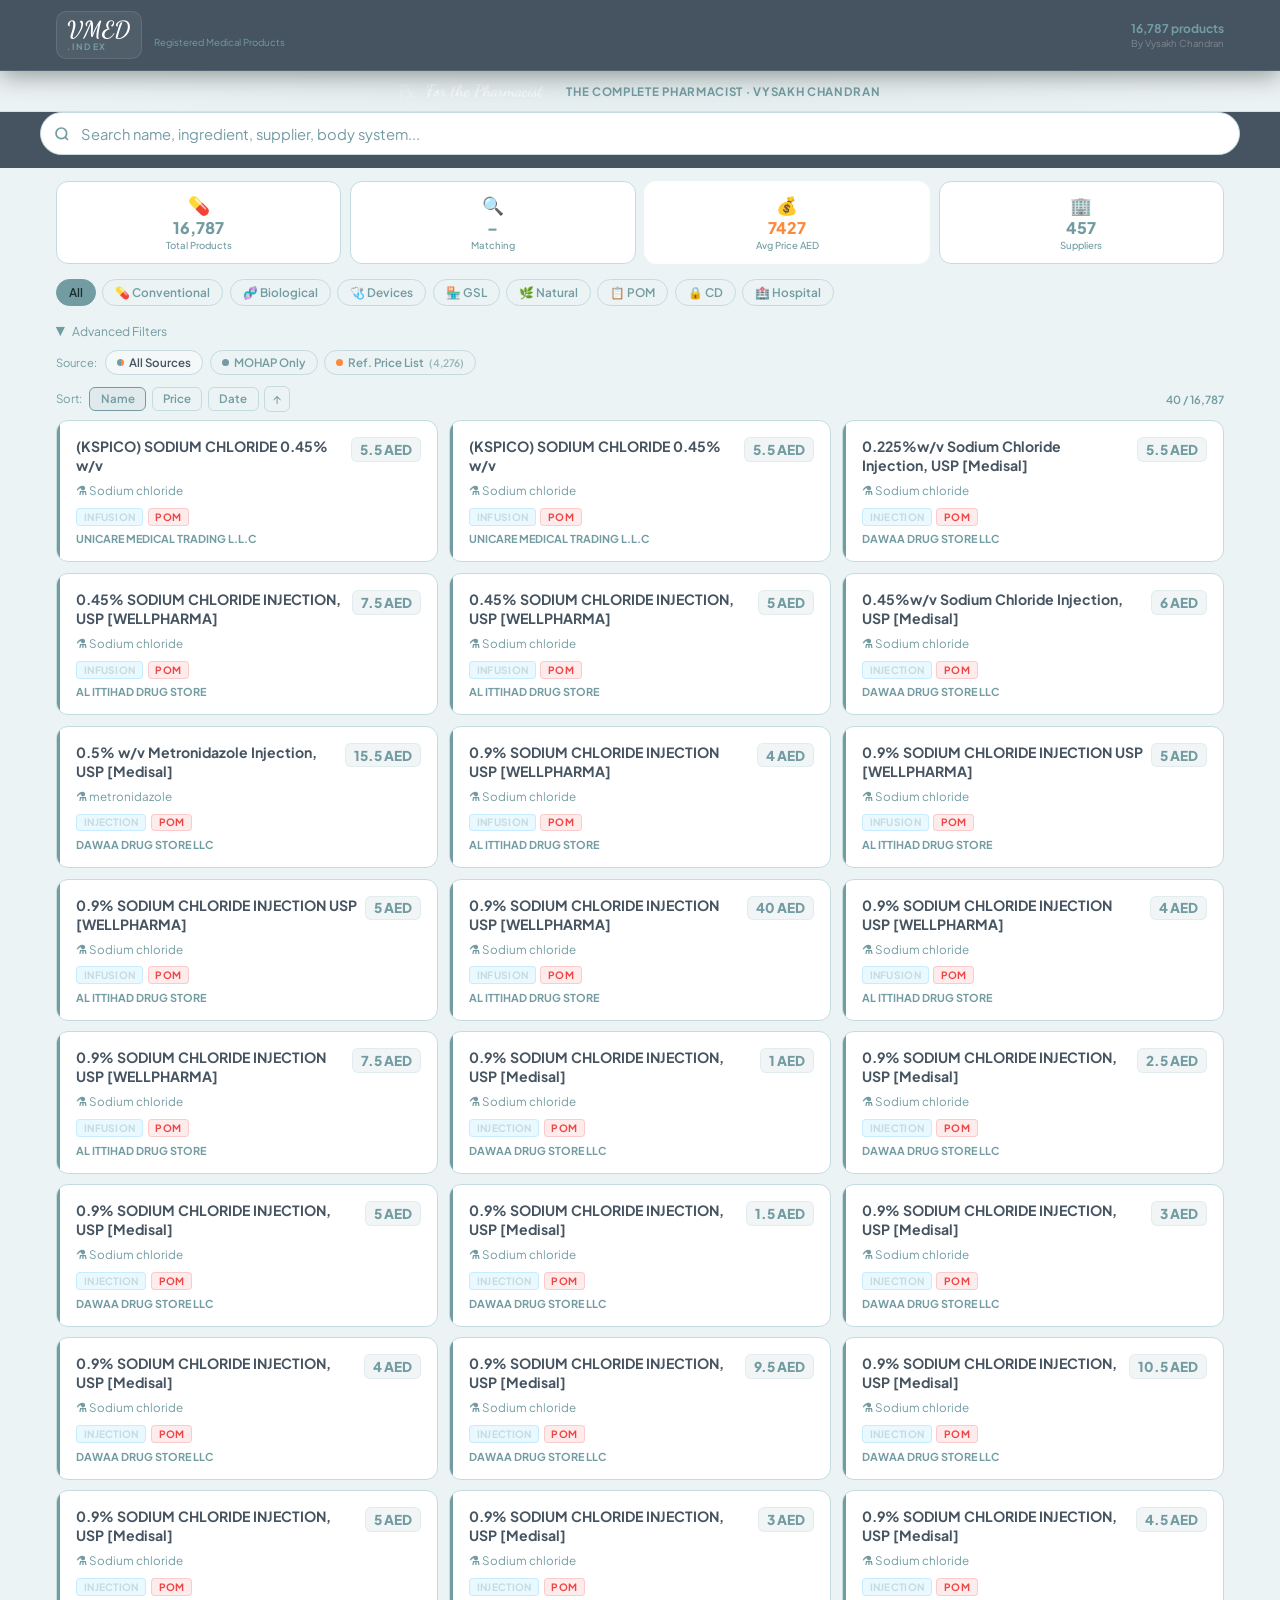
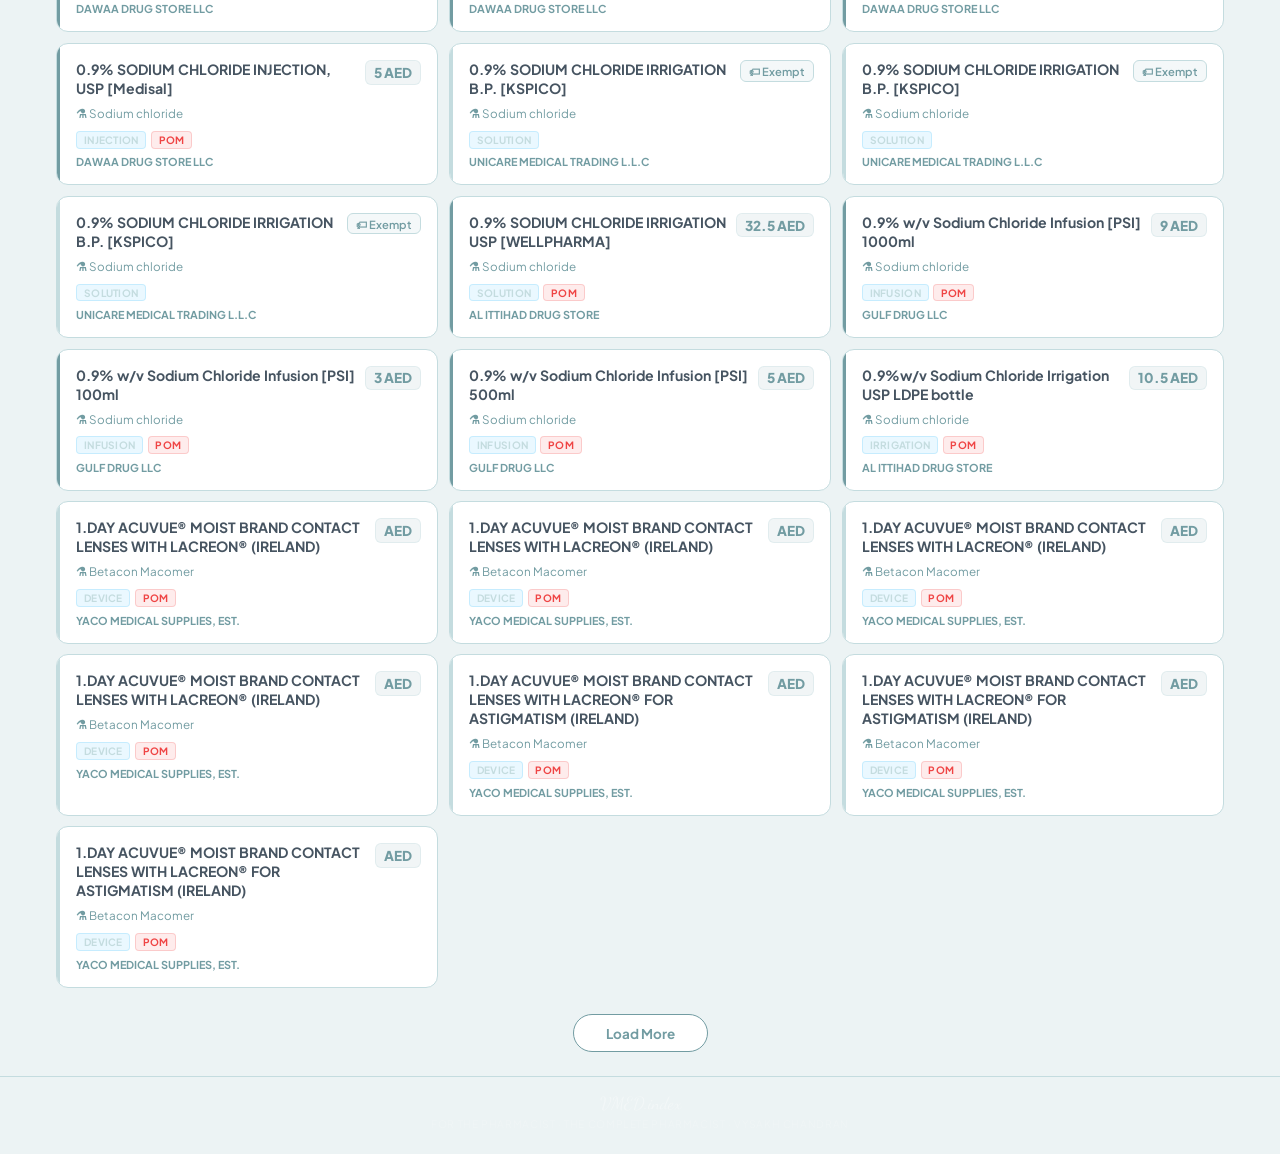
==== vmed_index.html @ 648ceb62 "Initial commit via Netlify" ====
<!DOCTYPE html>
<html lang="en">
<head>
  <meta charset="UTF-8">
  <meta name="viewport" content="width=device-width, initial-scale=1.0, maximum-scale=1.0, user-scalable=no">
  <meta name="theme-color" content="#465461">
  <meta name="apple-mobile-web-app-capable" content="yes">
  <meta name="apple-mobile-web-app-status-bar-style" content="black-translucent">
  <title>VMED.index</title>
  <link rel="manifest" href="manifest.json">
  <link href="https://fonts.googleapis.com/css2?family=Dancing+Script:wght@700&family=Plus+Jakarta+Sans:wght@300;400;500;600;700;800&display=swap" rel="stylesheet">
  <style>
    /* ═══════════════════════════════════════════
       VMED.index — PharmaScan Palette
       By The Complete Pharmacist · Vysakh Chandran
    ═══════════════════════════════════════════ */
    :root {
      /* ════════════════════════════════
         VMED.index — Palette 9  LIGHT MODE
         --bg-main     #ECF3F4   page background
         --card-bg     #ffffff   cards
         --text-main   #465461   primary text
         --text-muted  #729CA2   muted / secondary text
         --border-color#C4DCDF   borders & dividers
         --accent-teal #729CA2   primary interactive
         --accent-teal-light #C4DCDF  soft teal
         --accent-teal-dark  #465461  dark teal
         --status-amber #FF893B  highlights / warnings
         --status-red   #ef4444  errors
      ════════════════════════════════ */

      --bg-main:            #ECF3F4;
      --card-bg:            #ffffff;
      --text-main:          #465461;
      --text-muted:         #729CA2;
      --border-color:       #C4DCDF;

      --accent-teal:        #729CA2;
      --accent-teal-light:  #C4DCDF;
      --accent-teal-dark:   #465461;
      --accent-teal-soft:   rgba(114,156,162,.2);
      --accent-teal-hover:  rgba(114,156,162,.08);

      --status-amber:       #FF893B;
      --status-amber-soft:  rgba(255,137,59,.10);
      --status-amber-border:rgba(255,137,59,.25);
      --status-red:         #ef4444;
      --status-red-light:   #fee2e2;
      --status-green:       #729CA2;
      --status-green-light: #ECF3F4;

      /* Semantic aliases */
      --primary:        var(--accent-teal);
      --primary-dark:   var(--accent-teal-dark);
      --primary-soft:   var(--accent-teal-soft);
      --bg:             var(--bg-main);
      --bg-card:        var(--card-bg);
      --bg-input:       #ffffff;
      --bg-soft:        #f4f8f9;
      --text:           var(--text-main);
      --border:         var(--border-color);
      --text-warm:      var(--status-amber);
      --text-warm-soft: var(--status-amber-soft);

      --navy:           var(--accent-teal-dark);
      --navy-mid:       var(--accent-teal);
      --ok:             var(--accent-teal);
      --expired:        var(--status-red);
      --expiring:       var(--status-amber);
      --api:            var(--accent-teal-light);

      --radius: 12px;
    }

    * { box-sizing: border-box; margin: 0; padding: 0; -webkit-tap-highlight-color: transparent; }

    html, body {
      font-family: 'Plus Jakarta Sans', sans-serif;
      background: var(--bg-main);
      color: var(--text-main);
      min-height: 100vh;
      overscroll-behavior: none;
    }

    .hidden { display: none !important; }

    /* ── SPLASH ───────────────────────────── */
    #splash {
      position: fixed; inset: 0; z-index: 9999;
      background: var(--accent-teal-dark);
      display: flex; flex-direction: column;
      align-items: center; justify-content: center;
      overflow: hidden;
    }

    /* Animated mesh background */
    .splash-mesh {
      position: absolute; inset: 0;
      background:
        radial-gradient(ellipse 60% 50% at 20% 30%, rgba(114,156,162,.25) 0%, transparent 70%),
        radial-gradient(ellipse 50% 40% at 80% 70%, rgba(249,115,22,.12) 0%, transparent 70%),
        radial-gradient(ellipse 80% 60% at 50% 50%, rgba(30,58,138,.6) 0%, transparent 80%);
      animation: meshPulse 6s ease-in-out infinite alternate;
    }
    @keyframes meshPulse {
      from { opacity: .7; }
      to   { opacity: 1; }
    }

    /* Decorative circle rings */
    .splash-ring {
      position: absolute;
      border-radius: 50%;
      border: 1px solid rgba(114,156,162,.25);
      animation: ringExpand 3s ease-out infinite;
    }
    .splash-ring:nth-child(2) { width:300px; height:300px; animation-delay:.5s; }
    .splash-ring:nth-child(3) { width:500px; height:500px; animation-delay:1s; }
    .splash-ring:nth-child(4) { width:700px; height:700px; animation-delay:1.5s; }
    @keyframes ringExpand {
      0%   { transform: scale(.6); opacity: .5; }
      100% { transform: scale(1.2); opacity: 0; }
    }

    .splash-content {
      position: relative; z-index: 2;
      text-align: center; padding: 2rem;
      animation: splashIn .7s cubic-bezier(.16,1,.3,1) both;
    }
    @keyframes splashIn {
      from { opacity: 0; transform: translateY(30px); }
      to   { opacity: 1; transform: translateY(0); }
    }

    /* VMED logo — white script on navy, Boots-style */
    .vmed-logo-wrap {
      background: var(--accent-teal-dark);
      border: 2px solid rgba(255,255,255,.12);
      border-radius: 24px;
      padding: 1.4rem 2.4rem;
      margin: 0 auto 1.5rem;
      display: inline-block;
      box-shadow: 0 0 60px rgba(114,156,162,.2), 0 0 0 1px rgba(114,156,162,.1);
    }
    .vmed-script {
      font-family: 'Dancing Script', cursive;
      font-size: 3.4rem;
      font-weight: 700;
      color: #ffffff;
      letter-spacing: .02em;
      line-height: 1;
      text-shadow: 0 2px 20px rgba(114,156,162,.4);
    }
    .vmed-dot-index {
      display: block;
      font-family: 'Plus Jakarta Sans', sans-serif;
      font-size: .75rem;
      font-weight: 700;
      letter-spacing: .22em;
      text-transform: uppercase;
      color: var(--primary);
      margin-top: .25rem;
    }

    .splash-tagline {
      font-size: .85rem;
      color: rgba(255,255,255,.55);
      margin-bottom: 2rem;
      line-height: 1.6;
    }
    .splash-tagline strong {
      color: var(--primary);
      font-weight: 600;
    }

    .splash-loader-wrap { width: 260px; margin: 0 auto; }
    .splash-bar {
      height: 3px;
      background: rgba(255,255,255,.1);
      border-radius: 2px; overflow: hidden;
      margin-bottom: .6rem;
    }
    .splash-fill {
      height: 100%; width: 0%;
      background: linear-gradient(90deg, #729CA2, #ECF3F4);
      border-radius: 2px;
      transition: width .35s ease;
    }
    .splash-status {
      font-size: .72rem;
      color: rgba(255,255,255,.35);
      letter-spacing: .04em;
    }

    /* ── APP HEADER ───────────────────────── */
    .app-header {
      background: var(--accent-teal-dark);
      position: sticky; top: 0; z-index: 100;
      border-bottom: 1px solid rgba(114,156,162,.25);
      box-shadow: 0 4px 24px rgba(0,0,0,.4);
    }
    .header-inner {
      display: flex; align-items: center;
      justify-content: space-between;
      padding: .7rem 1rem;
      max-width: 1200px; margin: 0 auto;
    }
    .header-brand {
      display: flex; align-items: center; gap: .75rem;
    }
    .header-logo-box {
      background: rgba(255,255,255,.06);
      border: 1px solid rgba(255,255,255,.1);
      border-radius: 10px;
      padding: .35rem .65rem;
    }
    .header-vmed-script {
      font-family: 'Dancing Script', cursive;
      font-size: 1.45rem; font-weight: 700;
      color: #ffffff;
      line-height: 1;
    }
    .header-vmed-sub {
      font-size: .55rem; font-weight: 700;
      letter-spacing: .18em; text-transform: uppercase;
      color: var(--primary); display: block;
    }
    .header-meta { text-align: right; }
    .header-count {
      font-size: .75rem; font-weight: 700;
      color: var(--primary);
    }
    .header-by {
      font-size: .6rem; color: rgba(255,255,255,.3);
      display: block; margin-top: .1rem;
    }

    /* ── PHARMACIST BANNER ────────────────── */
    .pharma-banner {
      background: linear-gradient(135deg, var(--navy) 0%, var(--boots-blue) 100%);
      border-bottom: 1px solid rgba(114,156,162,.2);
      padding: .55rem 1rem;
      display: flex; align-items: center;
      justify-content: center; gap: .6rem;
      overflow: hidden; position: relative;
    }
    .pharma-banner::before {
      content: '';
      position: absolute; inset: 0;
      background: radial-gradient(ellipse 60% 100% at 50% 50%, rgba(114,156,162,.08), transparent);
    }
    .pharma-banner-script {
      font-family: 'Dancing Script', cursive;
      font-size: 1.05rem; font-weight: 700;
      color: #ffffff;
    }
    .pharma-banner-sep {
      color: rgba(255,255,255,.2); font-size: .8rem;
    }
    .pharma-banner-name {
      font-size: .72rem; font-weight: 700;
      letter-spacing: .06em; color: var(--primary);
      text-transform: uppercase;
    }
    .pharma-rx {
      font-family: 'Dancing Script', cursive;
      font-size: 1.2rem; color: rgba(255,255,255,.35);
    }

    /* ── SEARCH ───────────────────────────── */
    .search-section {
      background: var(--accent-teal-dark);
      padding: 0 1rem .8rem;
    }
    .search-box {
      position: relative; max-width: 1200px; margin: 0 auto;
    }
    .search-icon-el {
      position: absolute; left: .9rem; top: 50%;
      transform: translateY(-50%);
      color: var(--text-muted); pointer-events: none;
      width: 16px; height: 16px;
    }
    .search-input {
      width: 100%;
      padding: .72rem 2.8rem .72rem 2.5rem;
      background: #ffffff;
      border: 1.5px solid var(--border-color);
      border-radius: 50px;
      color: var(--text-main);
      font-family: 'Plus Jakarta Sans', sans-serif;
      font-size: .92rem;
      outline: none;
      transition: border-color .2s, box-shadow .2s;
    }
    .search-input::placeholder { color: var(--text-muted); }
    .search-input:focus {
      border-color: var(--primary);
      box-shadow: 0 0 0 3px rgba(114,156,162,.25);
    }
    .search-clear {
      position: absolute; right: .85rem; top: 50%;
      transform: translateY(-50%);
      background: #f4f8f9; border: none;
      color: var(--text-muted); width: 22px; height: 22px;
      border-radius: 50%; cursor: pointer; font-size: .7rem;
      display: flex; align-items: center; justify-content: center;
      transition: background .15s;
    }
    .search-clear:hover { background: var(--border-color); color: var(--text-main); }

    /* ── STAT CARDS ───────────────────────── */
    .stats-grid {
      display: grid; grid-template-columns: repeat(4,1fr);
      gap: .55rem; padding: .8rem 1rem;
      max-width: 1200px; margin: 0 auto;
    }
    .stat-card {
      background: var(--card-bg);
      border: 1px solid var(--border-color);
      border-radius: var(--radius);
      padding: .75rem .5rem;
      text-align: center;
      transition: border-color .2s, transform .15s;
      cursor: pointer;
    }
    .stat-card:hover {
      border-color: var(--primary);
      transform: translateY(-2px);
    }
    .stat-card:nth-child(3) { border-color: rgba(236,243,244,.15); }
    .stat-card:nth-child(3):hover { border-color: var(--text-warm); }
    .stat-emoji { font-size: 1.1rem; margin-bottom: .2rem; }
    .stat-num {
      font-size: 1rem; font-weight: 800;
      color: var(--primary); line-height: 1.1;
    }
    .stat-card:nth-child(3) .stat-num { color: var(--text-warm); }
    .stat-lbl { font-size: .6rem; color: var(--text-muted); margin-top: .15rem; font-weight: 500; }

    /* ── FILTER CHIPS ─────────────────────── */
    .chips-section {
      padding: .1rem 1rem .55rem;
      max-width: 1200px; margin: 0 auto;
    }
    .chips-scroll {
      display: flex; gap: .4rem;
      overflow-x: auto; padding-bottom: .2rem;
      scrollbar-width: none;
    }
    .chips-scroll::-webkit-scrollbar { display: none; }
    .chip {
      flex-shrink: 0;
      padding: .32rem .75rem;
      border-radius: 50px;
      border: 1.5px solid var(--border-color);
      background: transparent;
      color: var(--text-muted);
      font-family: 'Plus Jakarta Sans', sans-serif;
      font-size: .74rem; font-weight: 600;
      cursor: pointer;
      white-space: nowrap;
      transition: all .18s;
    }
    .chip:hover { border-color: var(--primary); color: var(--primary); }
    .chip.active {
      background: var(--primary);
      border-color: var(--primary);
      color: #1a2f32;
    }

    /* ── ADVANCED FILTERS ─────────────────── */
    .adv-toggle {
      display: flex; align-items: center; gap: .4rem;
      padding: .3rem 1rem .4rem;
      font-size: .76rem; color: var(--text-muted);
      cursor: pointer; user-select: none;
      max-width: 1200px; margin: 0 auto;
      transition: color .15s;
    }
    .adv-toggle:hover { color: var(--primary); }
    .adv-badge {
      background: var(--text-warm); color: #ffffff;
      font-size: .62rem; font-weight: 700;
      padding: .1rem .4rem; border-radius: 10px;
    }
    .adv-panel {
      background: var(--card-bg);
      border: 1px solid var(--border-color);
      border-radius: var(--radius);
      margin: 0 1rem .5rem;
      padding: .9rem;
      max-width: 1168px; margin-left: auto; margin-right: auto;
    }
    .adv-row { display: grid; grid-template-columns: 1fr 1fr; gap: .65rem; margin-bottom: .65rem; }
    .adv-group label { display: block; font-size: .7rem; font-weight: 600; color: var(--text-muted); margin-bottom: .28rem; }
    .adv-group select {
      width: 100%;
      background: #ffffff;
      border: 1.5px solid var(--border-color);
      border-radius: 8px;
      color: var(--text-main);
      font-family: 'Plus Jakarta Sans', sans-serif;
      font-size: .8rem;
      padding: .42rem .6rem;
      outline: none;
    }
    .adv-group select:focus { border-color: var(--primary); }
    .adv-group select option { background: var(--card-bg); }
    .adv-clear {
      width: 100%; background: none;
      border: 1.5px solid var(--border-color);
      color: var(--text-muted);
      border-radius: 8px; padding: .38rem;
      font-family: 'Plus Jakarta Sans', sans-serif;
      font-size: .78rem; cursor: pointer;
      transition: all .15s;
    }
    .adv-clear:hover { border-color: var(--expired); color: var(--expired); }

    /* ── SORT BAR ─────────────────────────── */
    .sort-bar {
      display: flex; align-items: center; gap: .35rem;
      padding: .3rem 1rem .5rem;
      max-width: 1200px; margin: 0 auto;
    }
    .sort-lbl { font-size: .72rem; color: var(--text-muted); margin-right: .1rem; }
    .sort-btn {
      padding: .22rem .65rem; border-radius: 6px;
      border: 1px solid var(--border-color);
      background: transparent; color: var(--text-muted);
      font-family: 'Plus Jakarta Sans', sans-serif;
      font-size: .72rem; font-weight: 600;
      cursor: pointer; transition: all .15s;
    }
    .sort-btn.active {
      background: rgba(114,156,162,.1);
      border-color: var(--primary);
      color: var(--primary);
    }
    .sort-dir {
      width: 26px; height: 26px;
      border: 1px solid var(--border-color);
      background: transparent;
      border-radius: 6px;
      color: var(--text-muted); font-size: .8rem;
      display: flex; align-items: center; justify-content: center;
      cursor: pointer; transition: all .15s;
    }
    .sort-dir:hover { border-color: var(--primary); color: var(--primary); }
    .result-count { margin-left: auto; font-size: .7rem; color: var(--text-muted); font-weight: 600; }

    /* ── PRODUCT GRID ─────────────────────── */
    .product-grid {
      display: grid;
      grid-template-columns: repeat(auto-fill, minmax(300px,1fr));
      gap: .65rem;
      padding: 0 1rem 1rem;
      max-width: 1200px; margin: 0 auto;
    }

    .p-card {
      background: var(--card-bg);
      border: 1px solid var(--border-color);
      border-radius: var(--radius);
      padding: 1rem 1rem 1rem 1.2rem;
      cursor: pointer;
      position: relative; overflow: hidden;
      transition: border-color .18s, transform .15s, box-shadow .15s;
      animation: cardFade .2s ease-out;
    }
    @keyframes cardFade {
      from { opacity: 0; transform: translateY(6px); }
      to   { opacity: 1; transform: translateY(0); }
    }
    .p-card:hover {
      border-color: var(--primary);
      transform: translateY(-2px);
      box-shadow: 0 8px 24px rgba(70,84,97,.12);
    }
    .p-card::before {
      content: ''; position: absolute;
      left: 0; top: 0; bottom: 0; width: 3px;
    }
    .p-card.cc::before { background: var(--primary); }
    .p-card.cb::before { background: #a855f7; }
    .p-card.cd::before { background: var(--api); }
    .p-card.cg::before { background: var(--text-warm); }
    .p-card.cn::before { background: var(--ok); }
    .p-card.co::before { background: var(--border-color); }

    .p-top {
      display: flex; align-items: flex-start;
      justify-content: space-between; gap: .5rem;
      margin-bottom: .5rem;
    }
    .p-name {
      font-size: .88rem; font-weight: 700; color: var(--text-main);
      line-height: 1.35; flex: 1;
    }
    .p-price {
      font-size: .85rem; font-weight: 800;
      color: var(--primary);
      background: rgba(114,156,162,.1);
      border: 1px solid rgba(196,220,223,.35);
      padding: .18rem .5rem; border-radius: 6px;
      white-space: nowrap; flex-shrink: 0;
    }
    .p-price.exempt {
      color: var(--text-muted); background: #f4f8f9;
      border-color: var(--border); font-size: .7rem; font-weight: 600;
    }
    .p-ingredient {
      font-size: .73rem; color: var(--text-muted);
      margin-bottom: .5rem; line-height: 1.45;
      display: -webkit-box; -webkit-line-clamp: 2;
      -webkit-box-orient: vertical; overflow: hidden;
    }
    .p-ingredient span { color: var(--primary); font-weight: 600; }
    .p-chips { display: flex; flex-wrap: wrap; gap: .28rem; }
    .p-chip {
      font-size: .63rem; font-weight: 700;
      padding: .12rem .42rem; border-radius: 4px;
      text-transform: uppercase; letter-spacing: .03em;
    }
    .pc-form { background: rgba(56,189,248,.1); color: var(--api); border: 1px solid rgba(56,189,248,.2); }
    .pc-pom  { background: rgba(239,68,68,.1); color: var(--expired); border: 1px solid rgba(239,68,68,.2); }
    .pc-cd   { background: rgba(168,85,247,.1); color: #c084fc; border: 1px solid rgba(168,85,247,.2); }
    .pc-hosp { background: rgba(236,243,244,.08); color: var(--text-warm); border: 1px solid rgba(236,243,244,.12); }
    .pc-gsl  { background: rgba(34,197,94,.1); color: var(--ok); border: 1px solid rgba(34,197,94,.2); }
    .pc-scd  { background: rgba(245,158,11,.1); color: var(--expiring); border: 1px solid rgba(245,158,11,.2); }
    .p-supplier {
      font-size: .68rem; color: rgba(159,183,179,.5);
      margin-top: .42rem;
      white-space: nowrap; overflow: hidden; text-overflow: ellipsis;
    }
    .p-supplier b { color: var(--text-muted); }

    /* ── LOAD MORE ────────────────────────── */
    .load-more-wrap { text-align: center; padding: .65rem 1rem 1.5rem; }
    .load-more-btn {
      background: var(--card-bg);
      border: 1.5px solid var(--primary);
      color: var(--primary);
      padding: .6rem 2rem; border-radius: 50px;
      font-family: 'Plus Jakarta Sans', sans-serif;
      font-size: .84rem; font-weight: 700;
      cursor: pointer; transition: all .2s;
    }
    .load-more-btn:hover {
      background: var(--primary);
      color: var(--bg);
    }

    /* ── EMPTY ────────────────────────────── */
    .empty-state {
      text-align: center; padding: 3.5rem 1rem;
    }
    .empty-ico { font-size: 2.8rem; margin-bottom: .75rem; }
    .empty-title { font-size: 1rem; font-weight: 700; color: var(--text-main); }
    .empty-sub { font-size: .82rem; color: var(--text-muted); margin-top: .3rem; }
    .empty-btn {
      margin-top: 1.2rem; padding: .5rem 1.4rem;
      background: var(--primary); color: var(--bg);
      border: none; border-radius: 50px;
      font-family: 'Plus Jakarta Sans', sans-serif;
      font-size: .83rem; font-weight: 700; cursor: pointer;
    }

    /* ── MODAL ────────────────────────────── */
    .modal-overlay {
      position: fixed; inset: 0; z-index: 500;
      background: rgba(0,0,0,.7);
      backdrop-filter: blur(6px);
      display: flex; align-items: flex-end; justify-content: center;
    }
    .modal-sheet {
      background: var(--card-bg);
      border-radius: 20px 20px 0 0;
      width: 100%; max-width: 640px;
      max-height: 93vh; overflow-y: auto;
      position: relative;
      animation: sheetUp .28s cubic-bezier(.16,1,.3,1);
      border-top: 1px solid var(--border-color);
    }
    @keyframes sheetUp {
      from { transform: translateY(100%); }
      to   { transform: translateY(0); }
    }

    /* Sheet drag handle */
    .sheet-handle {
      width: 40px; height: 4px;
      background: var(--border-color); border-radius: 2px;
      margin: .7rem auto .2rem;
    }

    .modal-close {
      position: absolute; top: .8rem; right: .8rem;
      width: 30px; height: 30px; border-radius: 50%;
      background: #f4f8f9; border: 1px solid var(--border-color);
      color: var(--text-muted); font-size: .8rem;
      display: flex; align-items: center; justify-content: center;
      cursor: pointer; z-index: 10; transition: all .15s;
    }
    .modal-close:hover { background: var(--border-color); color: var(--text-main); }

    /* Modal header — navy/Boots style */
    .modal-head {
      background: linear-gradient(135deg, var(--navy) 0%, var(--boots-blue) 60%, #1e3a8a 100%);
      padding: 1.2rem 1.1rem 1rem;
      border-bottom: 1px solid rgba(114,156,162,.2);
      position: relative; overflow: hidden;
    }
    .modal-head::before {
      content: '';
      position: absolute; inset: 0;
      background: radial-gradient(ellipse 70% 100% at 30% 50%, rgba(114,156,162,.2), transparent);
    }
    .modal-head-rx {
      font-family: 'Dancing Script', cursive;
      font-size: 1.5rem; color: rgba(255,255,255,.2);
      position: absolute; top: .5rem; right: 1rem;
    }
    .modal-class-tag {
      font-size: .65rem; font-weight: 700;
      letter-spacing: .1em; text-transform: uppercase;
      color: var(--primary); margin-bottom: .35rem;
      position: relative;
    }
    .modal-name {
      font-size: 1.15rem; font-weight: 800;
      color: #ffffff; line-height: 1.3;
      margin-bottom: .6rem; position: relative;
    }
    .modal-tags-row {
      display: flex; flex-wrap: wrap; gap: .3rem;
      position: relative;
    }
    .modal-tag-chip {
      background: rgba(255,255,255,.1);
      color: rgba(255,255,255,.8);
      font-size: .66rem; padding: .13rem .48rem;
      border-radius: 4px; font-weight: 500;
    }

    /* Price + key stats row */
    .modal-kpi {
      display: grid; grid-template-columns: 1fr 1fr 1fr 1fr;
      gap: .5rem; padding: .9rem 1rem .4rem;
    }
    .kpi-box {
      background: #f4f8f9;
      border: 1px solid var(--border-color);
      border-radius: 10px;
      padding: .65rem .5rem;
      text-align: center;
    }
    .kpi-box.price-kpi {
      background: rgba(114,156,162,.1);
      border-color: rgba(20,184,166,.3);
    }
    .kpi-lbl { font-size: .6rem; font-weight: 600; color: var(--text-muted); text-transform: uppercase; letter-spacing: .05em; margin-bottom: .2rem; }
    .kpi-val { font-size: .92rem; font-weight: 800; color: var(--text-main); line-height: 1.2; }
    .kpi-box.price-kpi .kpi-val { color: var(--primary); font-size: 1rem; }

    /* Detail sections */
    .detail-sec {
      margin: .5rem 1rem 0;
      border: 1px solid var(--border-color);
      border-radius: 10px; overflow: hidden;
    }
    .sec-head {
      background: #f4f8f9;
      padding: .5rem .85rem;
      display: flex; align-items: center; gap: .45rem;
      font-size: .76rem; font-weight: 700; color: var(--primary);
      border-bottom: 1px solid var(--border-color);
    }
    .sec-body { padding: .6rem .85rem; }
    .ingredient-text {
      font-size: .82rem; color: var(--text-main);
      line-height: 1.7; white-space: pre-wrap;
    }
    .info-row {
      display: flex; gap: .5rem; align-items: flex-start;
      padding: .28rem 0;
      border-bottom: 1px solid rgba(196,220,223,.35);
      font-size: .8rem;
    }
    .info-row:last-child { border-bottom: none; }
    .info-lbl { color: var(--text-muted); min-width: 120px; font-size: .75rem; flex-shrink: 0; font-weight: 500; }
    .info-val { color: var(--text-main); font-weight: 600; line-height: 1.4; }
    .dispense-pill {
      background: rgba(114,156,162,.1);
      color: var(--primary);
      padding: .1rem .5rem; border-radius: 20px;
      font-size: .72rem; font-weight: 700;
      border: 1px solid rgba(196,220,223,.35);
    }

    /* Modal footer */
    .modal-footer {
      display: flex; gap: .6rem;
      padding: .9rem 1rem;
      border-top: 1px solid var(--border-color);
      margin-top: .75rem;
      padding-bottom: calc(.9rem + env(safe-area-inset-bottom, 0px));
    }
    .mfooter-btn {
      flex: 1; padding: .62rem;
      border-radius: 10px; cursor: pointer;
      font-family: 'Plus Jakarta Sans', sans-serif;
      font-size: .83rem; font-weight: 700;
      transition: all .15s;
      border: 1.5px solid var(--border-color);
      background: #f4f8f9; color: var(--text-muted);
    }
    .mfooter-btn:hover { border-color: var(--primary); color: var(--primary); }
    .mfooter-btn.primary {
      background: var(--primary);
      border-color: var(--primary);
      color: var(--bg);
    }
    .mfooter-btn.primary:hover { background: var(--primary-dark); }

    /* ── FOOTER CREDIT ────────────────────── */
    .app-footer {
      text-align: center; padding: 1rem 1rem 1.5rem;
      border-top: 1px solid var(--border-color);
    }
    .footer-script {
      font-family: 'Dancing Script', cursive;
      font-size: 1.1rem; color: rgba(255,255,255,.35);
    }
    .footer-sub {
      font-size: .65rem; color: rgba(255,255,255,.2);
      margin-top: .15rem; letter-spacing: .06em;
    }

    /* ── RESPONSIVE ───────────────────────── */
    @media (max-width: 520px) {
      .stats-grid { grid-template-columns: repeat(2,1fr); }
      .product-grid { grid-template-columns: 1fr; }
      .adv-row { grid-template-columns: 1fr; }
      .modal-kpi { grid-template-columns: 1fr 1fr; }
      .info-lbl { min-width: 95px; }
    }
    @media (min-width: 768px) {
      .modal-overlay { align-items: center; padding: 1rem; }
      .modal-sheet { border-radius: 20px; max-height: 88vh; }
    }


    /* ── CUSTOM / RPL entries ─────────────── */
    .p-card.custom-rpl::before { background: linear-gradient(180deg, #FF893B, #ECF3F4); }
    .custom-badge {
      display: inline-flex; align-items: center; gap: .25rem;
      background: rgba(255,137,59,.15);
      color: #FF893B;
      border: 1px solid rgba(255,137,59,.3);
      font-size: .6rem; font-weight: 800;
      padding: .1rem .45rem; border-radius: 4px;
      text-transform: uppercase; letter-spacing: .06em;
    }
    .rpl-price-extra {
      font-size: .68rem; color: var(--text-muted);
      margin-top: .28rem;
    }
    .rpl-price-extra span { color: #C4DCDF; font-weight: 600; }

    /* Source toggle pills */
    .source-bar {
      display: flex; align-items: center; gap: .4rem;
      padding: .3rem 1rem .4rem;
      max-width: 1200px; margin: 0 auto;
      flex-wrap: wrap;
    }
    .source-lbl { font-size: .7rem; color: var(--text-muted); margin-right: .1rem; }
    .source-pill {
      display: flex; align-items: center; gap: .3rem;
      padding: .25rem .7rem; border-radius: 50px;
      border: 1.5px solid var(--border-color);
      background: transparent;
      color: var(--text-muted);
      font-family: 'Plus Jakarta Sans', sans-serif;
      font-size: .72rem; font-weight: 600;
      cursor: pointer; transition: all .18s;
    }
    .source-pill.active-mohap { background: var(--primary); border-color: var(--primary); color: #ECF3F4; }
    .source-pill.active-rpl   { background: #FF893B; border-color: #FF893B; color: #ECF3F4; }
    .source-pill.active-both  { background: #f4f8f9; border-color: var(--border); color: var(--text-main); }
    .source-dot { width: 7px; height: 7px; border-radius: 50%; }
    .dot-mohap { background: var(--primary); }
    .dot-rpl   { background: #FF893B; }
    .dot-both  { background: linear-gradient(90deg, var(--primary) 50%, #FF893B 50%); }

    /* RPL modal extras */
    .rpl-prices-grid {
      display: grid; grid-template-columns: 1fr 1fr;
      gap: .5rem; padding: .6rem .85rem;
    }
    .rpl-price-box {
      background: #f4f8f9;
      border: 1px solid var(--border-color);
      border-radius: 8px; padding: .5rem .65rem;
    }
    .rpl-price-box .kpi-l { font-size: .58rem; font-weight: 700; color: var(--text-muted); text-transform: uppercase; letter-spacing: .05em; margin-bottom: .18rem; }
    .rpl-price-box .kpi-v { font-size: .88rem; font-weight: 800; color: var(--text-main); }
    .rpl-price-box.highlight { background: rgba(255,137,59,.08); border-color: rgba(255,137,59,.25); }
    .rpl-price-box.highlight .kpi-v { color: #FF893B; }

    ::-webkit-scrollbar { width: 4px; }
    ::-webkit-scrollbar-track { background: transparent; }
    ::-webkit-scrollbar-thumb { background: var(--border-color); border-radius: 2px; }
  </style>
</head>
<body>

<!-- ── SPLASH ─────────────────────────────── -->
<div id="splash">
  <div class="splash-mesh"></div>
  <div class="splash-ring"></div>
  <div class="splash-ring"></div>
  <div class="splash-ring"></div>
  <div class="splash-content">
    <div class="vmed-logo-wrap">
      <div class="vmed-script">VMED.index</div>
      <span class="vmed-dot-index">Medical Products Directory</span>
    </div>
    <p class="splash-tagline">
      For the Pharmacist<br>
      <strong>The Complete Pharmacist · Vysakh Chandran</strong>
    </p>
    <div class="splash-loader-wrap">
      <div class="splash-bar"><div class="splash-fill" id="splashFill"></div></div>
      <p class="splash-status" id="splashStatus">Loading MOHAP database...</p>
    </div>
  </div>
</div>

<!-- ── APP ────────────────────────────────── -->
<div id="app" class="hidden">

  <header class="app-header">
    <div class="header-inner">
      <div class="header-brand">
        <div class="header-logo-box">
          <div class="header-vmed-script">VMED</div>
          <span class="header-vmed-sub">.index</span>
        </div>
        <div>
          <div style="font-size:.72rem;font-weight:700;color:var(--text);letter-spacing:.04em;">MOHAP Directory</div>
          <div style="font-size:.6rem;color:var(--text-muted);">Registered Medical Products</div>
        </div>
      </div>
      <div class="header-meta">
        <div class="header-count" id="headerCount">16,787 products</div>
        <span class="header-by">By Vysakh Chandran</span>
      </div>
    </div>
  </header>

  <!-- Pharmacist banner -->
  <div class="pharma-banner">
    <span class="pharma-rx">℞</span>
    <span class="pharma-banner-script">For the Pharmacist</span>
    <span class="pharma-banner-sep">·</span>
    <span class="pharma-banner-name">The Complete Pharmacist · Vysakh Chandran</span>
  </div>

  <!-- Search -->
  <div class="search-section">
    <div class="search-box">
      <svg class="search-icon-el" viewBox="0 0 24 24" fill="none" stroke="currentColor" stroke-width="2.5">
        <circle cx="11" cy="11" r="8"/><path d="m21 21-4.35-4.35"/>
      </svg>
      <input type="search" id="searchInput" class="search-input"
        placeholder="Search name, ingredient, supplier, body system..." autocomplete="off">
      <button class="search-clear hidden" id="clearBtn">✕</button>
    </div>
  </div>

  <!-- Stats -->
  <div class="stats-grid">
    <div class="stat-card" onclick="void(0)">
      <div class="stat-emoji">💊</div>
      <div class="stat-num" id="sTotal">16,787</div>
      <div class="stat-lbl">Total Products</div>
    </div>
    <div class="stat-card" onclick="void(0)">
      <div class="stat-emoji">🔍</div>
      <div class="stat-num" id="sMatch">–</div>
      <div class="stat-lbl">Matching</div>
    </div>
    <div class="stat-card" onclick="showPriceInfo()">
      <div class="stat-emoji">💰</div>
      <div class="stat-num" id="sPrice">–</div>
      <div class="stat-lbl">Avg Price AED</div>
    </div>
    <div class="stat-card" onclick="cycleStat()">
      <div class="stat-emoji" id="cIcon">🏢</div>
      <div class="stat-num" id="cVal">–</div>
      <div class="stat-lbl" id="cLbl">Suppliers</div>
    </div>
  </div>

  <!-- Filter chips -->
  <div class="chips-section">
    <div class="chips-scroll">
      <button class="chip active" data-f="all" onclick="setChip('all',this)">All</button>
      <button class="chip" data-f="cl:Conventional Medicines" onclick="setChip('cl:Conventional Medicines',this)">💊 Conventional</button>
      <button class="chip" data-f="cl:Biological Medicines" onclick="setChip('cl:Biological Medicines',this)">🧬 Biological</button>
      <button class="chip" data-f="cl:Medical Devices for Humans" onclick="setChip('cl:Medical Devices for Humans',this)">🩺 Devices</button>
      <button class="chip" data-f="cl:GSL Products" onclick="setChip('cl:GSL Products',this)">🏪 GSL</button>
      <button class="chip" data-f="cl:Natural Source Medicines" onclick="setChip('cl:Natural Source Medicines',this)">🌿 Natural</button>
      <button class="chip" data-f="dm:Prescription Only Medicine (POM)" onclick="setChip('dm:Prescription Only Medicine (POM)',this)">📋 POM</button>
      <button class="chip" data-f="dm:Controlled Drug-CD" onclick="setChip('dm:Controlled Drug-CD',this)">🔒 CD</button>
      <button class="chip" data-f="dm:HOSPITAL USE ONLY" onclick="setChip('dm:HOSPITAL USE ONLY',this)">🏥 Hospital</button>
    </div>
  </div>

  <!-- Advanced filters -->
  <div class="adv-toggle" onclick="toggleAdv()">
    <span id="advArrow">▼</span> Advanced Filters
    <span class="adv-badge hidden" id="advBadge">0</span>
  </div>
  <div id="advPanel" class="adv-panel hidden">
    <div class="adv-row">
      <div class="adv-group">
        <label>Dosage Form</label>
        <select id="fForm" onchange="applyAdv()"><option value="">All Forms</option></select>
      </div>
      <div class="adv-group">
        <label>Body System</label>
        <select id="fBody" onchange="applyAdv()"><option value="">All Systems</option></select>
      </div>
    </div>
    <div class="adv-row">
      <div class="adv-group">
        <label>Country of Origin</label>
        <select id="fCountry" onchange="applyAdv()"><option value="">All Countries</option></select>
      </div>
      <div class="adv-group">
        <label>Price Range</label>
        <select id="fPrice" onchange="applyAdv()">
          <option value="">Any</option>
          <option value="0-50">0–50 AED</option>
          <option value="50-200">50–200 AED</option>
          <option value="200-500">200–500 AED</option>
          <option value="500+">500+ AED</option>
          <option value="exempt">Exempt / Free</option>
        </select>
      </div>
    </div>
    <button class="adv-clear" onclick="clearAdv()">✕ Clear All Filters</button>
  </div>

  <!-- Sort -->

  <div class="source-bar" id="sourceBar">
    <span class="source-lbl">Source:</span>
    <button class="source-pill active-both" id="srcBoth" onclick="setSource('both',this)">
      <span class="source-dot dot-both"></span> All Sources
    </button>
    <button class="source-pill" id="srcMohap" onclick="setSource('mohap',this)">
      <span class="source-dot dot-mohap"></span> MOHAP Only
    </button>
    <button class="source-pill" id="srcRpl" onclick="setSource('rpl',this)">
      <span class="source-dot dot-rpl"></span> Ref. Price List <span style="font-size:.65rem;opacity:.7">(4,276)</span>
    </button>
  </div>

  <div class="sort-bar">
    <span class="sort-lbl">Sort:</span>
    <button class="sort-btn active" onclick="setSort('name',this)">Name</button>
    <button class="sort-btn" onclick="setSort('price',this)">Price</button>
    <button class="sort-btn" onclick="setSort('date',this)">Date</button>
    <div class="sort-dir" id="sortDir" onclick="toggleDir()">↑</div>
    <div class="result-count" id="resultCount"></div>
  </div>

  <!-- Grid -->
  <div class="product-grid" id="productGrid"></div>

  <div class="load-more-wrap hidden" id="loadMoreWrap">
    <button class="load-more-btn" onclick="loadMore()">Load More</button>
  </div>

  <div class="empty-state hidden" id="emptyState">
    <div class="empty-ico">🔍</div>
    <div class="empty-title">No products found</div>
    <div class="empty-sub">Try different search terms or clear filters</div>
    <button class="empty-btn" onclick="resetAll()">Reset All</button>
  </div>

  <footer class="app-footer">
    <div class="footer-script">VMED.index</div>
    <div class="footer-sub">FOR THE PHARMACIST · THE COMPLETE PHARMACIST · VYSAKH CHANDRAN</div>
  </footer>

</div>

<!-- ── MODAL ──────────────────────────────── -->
<div class="modal-overlay hidden" id="modalOverlay" onclick="overlayClick(event)">
  <div class="modal-sheet" id="modalSheet">
    <div class="sheet-handle"></div>
    <button class="modal-close" onclick="closeModal()">✕</button>

    <div class="modal-head">
      <div class="modal-head-rx">℞</div>
      <div class="modal-class-tag" id="mClass"></div>
      <div class="modal-name" id="mName"></div>
      <div class="modal-tags-row" id="mTags"></div>
    </div>

    <div class="modal-kpi">
      <div class="kpi-box price-kpi">
        <div class="kpi-lbl">Price</div>
        <div class="kpi-val" id="mPrice"></div>
      </div>
      <div class="kpi-box">
        <div class="kpi-lbl">Pack</div>
        <div class="kpi-val" id="mPack"></div>
      </div>
      <div class="kpi-box">
        <div class="kpi-lbl">Strength</div>
        <div class="kpi-val" id="mStrength"></div>
      </div>
      <div class="kpi-box">
        <div class="kpi-lbl">Form</div>
        <div class="kpi-val" id="mForm"></div>
      </div>
    </div>

    <div class="detail-sec">
      <div class="sec-head">⚗️ Compound / Ingredient</div>
      <div class="sec-body"><div class="ingredient-text" id="mIngredient"></div></div>
    </div>

    <div class="detail-sec">
      <div class="sec-head">🏢 Supplier</div>
      <div class="sec-body">
        <div class="info-row"><span class="info-lbl">Name</span><span class="info-val" id="mSupplier"></span></div>
        <div class="info-row"><span class="info-lbl">Address</span><span class="info-val" id="mSupplierAddr"></span></div>
      </div>
    </div>

    <div class="detail-sec">
      <div class="sec-head">🏭 Manufacturer</div>
      <div class="sec-body">
        <div class="info-row"><span class="info-lbl">Manufacturer</span><span class="info-val" id="mMfr"></span></div>
        <div class="info-row"><span class="info-lbl">Country of Origin</span><span class="info-val" id="mCountry"></span></div>
      </div>
    </div>

    <div class="detail-sec">
      <div class="sec-head">📋 Classification & Dispensing</div>
      <div class="sec-body">
        <div class="info-row"><span class="info-lbl">Classification</span><span class="info-val" id="mClassFull"></span></div>
        <div class="info-row"><span class="info-lbl">Body System</span><span class="info-val" id="mBody"></span></div>
        <div class="info-row"><span class="info-lbl">Dispensing</span><span class="info-val"><span class="dispense-pill" id="mDispense"></span></span></div>
        <div class="info-row"><span class="info-lbl">Therapeutic Group</span><span class="info-val" id="mTherapy"></span></div>
        <div class="info-row"><span class="info-lbl">Registered</span><span class="info-val" id="mDate"></span></div>
      </div>
    </div>

    <div class="modal-footer">
      <button class="mfooter-btn" onclick="copyProduct()">📋 Copy Details</button>
      <button class="mfooter-btn primary" onclick="closeModal()">Done</button>
    </div>
  </div>
</div>

<script>const MOHAP_DATA_B64="H4sIAA5Ds2kC/+y9TXPrSJIg+Feiyqyq9KpEPoLf6t45gCQkIgUSTIJUPr3sPARJSEQ9EGABpFJ8Y2M2s1az3dbXPaztba0vbTuH2m2b7rXda82fqLzWL1n3iMAnQRGkKOlldlrVSyGC+HT38PBv/4+/nJt0Znr+L//m21+OPDgkfbowf3n+y4FnTdlfOv1EDOszHhsrz3TuV3M8XC+XtmV6RJ7NPNP3Y1NwqDr3njmzTGcFg5Y72xBj46/MBYwuXQ//tG3q+9adNaUry3VgYjQ3Pbo01ytrSq48d72EuR511nd0ulp77K5td+2svA3R74juWfcWXtax/KXp+JZzT3ruDF/y0vL8FRma95a/8tjdSYeuzF9+d/5Lz/0eP/TbX3bXC2q79+TPfyI965GUa3/94z+R6++tTwPTwUOpVCLj9wsbbleuSERWOnBUWdhk4JmFS8u2zRmBU8kjqcEPsbPlyZp05nRiFdS23ClICMCuPOzJo6HcUWBkOf7athxiw3t7LvkFUcWExifOKsUaWdy/lxb2O3JWrv2KpK6gzow0tqfh34ouLMck/ppDBL77737pdfoycRmw/u6X7+D5Sr+jt4dqXyHGrTFSeoWOKreUkWIwrP3enAp0tCwXAATosUkPMDmFOyOO4f+aqmm35HIo99vKObn0qDM14a95D1Q0Ny1Ebt9cATZteFWfUZLpTz1ryVChO/YmvCM5G+g9fCup+V4qvy+XSnVA07e//KhoHf0DKZcAEAysklQSSJDIjQXvdNbxNu/I74hEDNd+ADoj8mLprm24pVQsA+wQc+HlnfWEWoXxYkGGdLFwGaK6PaVDrrsyfA6RNdKSr5UhgTnAm0aM8WCgqQwoH62lR31r5sLr/oJ8jkZIkEof8KqRvjK80cdGANKBcdvu6oZikHMyVDR5BE/qqIY+7CjDNJzbroOvD4NtSF/KQ+VGJnKvpatGDNYDd2oSY+2RtuX7+B5XpregzgbXoLmwCNxz5bmMSDve+r5gtBn5Sghj6eLigsFYsyaeCcA0v0eqeDQXyxW589wFwYUPywnR+F4O/8tB+Jd//uGP8O+//uWf//Iv8O+/ISA1IHCEZWc4viLGSB8q4UXse+C7OuYDMBO/kBrvOo/[base64]/tUaGtI6G1lcFIvWFUySGVA3TX7KvUfmdswEPg2cbMKZLWfAaw61GbbnwLYPWVO3c9xnD5DKMpBxiyDd9rI7EtkcTwu8iVcebj8io13pfqCL4yA5+8dFemDQx1QR/h1wbyMbFky6RF731YmcAn+dKUgMGVSrG1OaQ+IIxcz9014/TqlazJ3SRNLalHpyZwOdeGlTiIRrtXotyXtSvFAOCyZXe39vevunFfLXCeTa41Re+TkaGMVIPwubYyHjFUanJLH8rwagyoRRlYEmw4ZGStbPNvkCwLgzkFmOFv785hSzNNXLsycEaGGz6Rkz1WAFwIar50DXdmrRekPbeBs8OOXSpe/Ip8//4B9hLY8eDD3LVPgq8lreKgSM6ujYHa1t8xEhZoYdggA9iIcc8FFCFSxa0SK/6H//kv//bDP/7l3zhw2OILCBq3NbV/RbSiVkSaFq82DV7tFyT9svA6ean+SumrI70gJiMWek76Y7h2pAJyzklL0/[base64]/UcHhO4vNaOAkMNJjjh4xPwQtfFCsZIApOQ358DwSJ4ALRbjnHS36RNTk3lysaQKFcrDYy7rp92TlZgFgGxBK8XS8cnhPXBsoTaNGDY8CLeQc/z84JkKOzsWmMfAbxGZRJVijQJ+lle/IcBVU7vAc/Pic+ULyYM9jhecA3ZA67YqVb1iNuEkB05YUEWCvWyxlwSF4Q3hYpwfTc5dz1OXC6/DYzEj3kPnUOCR616yHpC/BpG0omJnUEaBPjGHhXdC0AMOJHMDX3zAhXo2B0TkYgzbMHATh9vCI+RiTjuxSmc2o5cBdvs1zBG8ET2W3CIdxn47khpQaDc3JDQ/Tww3Py0XKmcZJMjhPUWCqWyllEnrgEZZ9TM/BLkKtgu4Ct/1puqURuAfC/N2cmfOh4ufSBTnF3YjM5+fNFQrzRNbWngHzRUEgBFBPcOzXcTKuNkDvzWcadQY0DKXwBEstqgcoJk39AOK2i0PO7ZvTfdzv4eF/uoFYCkrU8JMMZimZK5xvcaYOdN83Qs9h5xMypj+8C2zxyO/wlPs7F688jZr+XMddgKzD/sLYeQHaErwf8B6eFfJmwm6DKGr7TVXycwbaTPHoXh97Bn7e5c5I3V4vNZvqlt/lyDD7bk/B+5iMNYZTgtrt47ZBzgNjc78I5391ErCLNgJ/PfreZ7yGs9zzGe5/FVc8DtjpL8rwYx0swsR0sLIOB8YNMZqOitnCj9FFVCH/Nz2xa8oeRMgRpEe6naFfquHcOFOb74gwxl5PP1LnpQ/CZ/hrohpIr6eJXClPa61XBXurkEe1SyHgYcMxCisOcjJXslw3T7AR+O5ihxPnJFK2DwWPaYrCPzZSlUrFeI/[base64]/12YmWqMR77bYaLLbcLcs+uHBo3Epr9nH94iqgxF5hep/Tdro81Brox3OokbXgVTLyGAtyzz7s5ksys0GxaBQIwlU0IMOrH+x7/A+r13s6yxOQilXBbGkhI3lgAFqppCvpGRFC/1IVGHQ/VKZt8zNgbk228UTeNmHKSVQEKvhQI6t3/9KqSKDl1Qf7r2GTUQdTRSu3KKHr4BwHkATP4X7ayWB6pXQF3bAJX7stJTZRjroy68J5tNOAIMF7af/aCNPiYyJOvaGB/GbMmhFVz26IQoCwtpBVTB0BkVQT1xRk4Bpfq+VEMBpboL9v2vgGB2gD5cpLXTgj7mQjk5KX9R8JZKvyId5QN8haE8DepIE5VKSUL/FflWKgmT+3eHAH5mPq48LoF1gsOY3PLTAz7sSFwarzDgl4rV2q/g+R3Y0ki7q+lDtRPDwvkhaMB7EYEE8i2780G42Mn6g5mf4FK4eF+qIDbqAhsXTyDjKe7Dmc8k4eJAHFzck/fk8GXx7xAVqYXRMiemTad//hMpkzMUu/[base64]/ydHWGYwHoKuhWccw/3n07nNDAV818K6V9AMQb1Cn7hqnZwnKF/g9brgMaxYh5YVRzCpCsUZNXlurHquQhU/APaQXhrLbixzXAVU8Tj47jBLSZx47RzT2HABXFxfE7672UG/kAA5mPZsRawiC7pKjyD+iaimI+0wpSi9snel0+JL8+AD/8d7hUeG3S1FguMTwxce7N2/KzpjFv1YBPNOLtn2Z/ir3xj3oMOMLHDV+R8BkYWQAqWF2g+LOyHtCpIAtEIVBHqrFz0NkdgDn+uoaKNOqrrrX1mTQwGcRUmprkwhRqtMiiFzc0NWg9XDJrRvIB4xi/hlGHiCmW3Dg4znR/Bi8qxl5aj6ZYU/xgp/kM58Us59lPil/gP9fgP9eiHdmy+HU13KrH5TiX6QYnNK9H0dWz6WjhTuA8lc5fQ03r5wP1+xsLfrgwNITmDNSy2BHZaG1SMj/STTWcb/vOn6eb3AE5jWfxcdOF/iFKMxQI9ZAmrbPc2sDfkQ5Lew5Yc6uvRJiA9YxOYnmYT4FOm/RPi/565i//v5vC68frc/BTsegdDTPKafUzxIM6c3A528OntXSTN5cRukqS93VsM4kfsJmK7Tuwtb8jWf2bSP0kmfQmy/[base64]/[base64]/E8Ar86D58BaxtgDp7lBMbAteNq6Nz635e4Aqpv3bubPd7WJ0iDGOzchewcGYWTwhIz4T0fy29S7iD4rQ2oT5ib+vHx5DkyvFrUSCbZbJSIKdl6jS4cAMQA0w43P3oxlbQctdP4Wu36u8wLg0AAxx5Se2FJdj49lx4DcY3D62Je2dTYF1C6sAzhFUMLg5/LdQKIcIKAovRw8vvslxcIcNM+7hiwnFwzl0oJItzFkAik9mOrQjg56dPEys/vIHPZKB91wdnnZPR3OKJOGngZ89HHy8h4e68mqz4L8kfWDhgsB8MYqxgFU3HF0ilKgErZ0skcKp8z/6elUt//r/bOJ+O9vucGD+SBkInTF/QrD+srVmm4IOSB0qPPumaCxd2W5PEEoNIq3hTxJUaTZ2TRrMpkW4P5J2F6fH4Fn+6Xm/nFHV1Y6COZM0gel+7FWE0zEPIw2iub3tDVe7+9Y//FMo5OgDV9QDR8B5WEBw/QY/xtyaohXjIeC21HB/ki7/+5/+1xmJtzsr8L576Ds3EUrHMQnHqGMFQL5bYoIlJKYUl6lDWg3m4t3lk+fTedGAPxOARE9n11hQ++H/8b/Cwv/6X/4fA+8E+Job/L9vEETA9WVOv+nIfs2UMRTaUc7XXG/d1zGgaKgZIqwU2oRAYDfS+oSQt0LvzvvruA0b4+CTIa2B6g3zFHs3S0lA0JTyPb4Phl9bqM8fYOT8Zn+SZOHFYVpiQZNty7+OtbmB+XrlYW6Ck2qzXLgIHY/Ov//l/xySTKvvbsi0f6RpWM3Mg4wXv23QJhGwm8vSuu6p8gYDTO8qwn479b+u9gdy/ZeEADyA/LnBHRnU2GKC4LA87qn4jG+2xJg+D1BO+PKInPmXaN753PVgRGp24wF1gYYMuP3Zsa8E0ALYMnA1BRdzk4ATiso+AZ0XAk9vwZXvtTDzrHjWDJpA4ArRcr1YqKYg2UgCtctzgFe9HqIevjgJoizvPHWuC0lQ0yiJi/Hag2l5AxoyO27cjfaR/UNtsJaEnJXybp4A9kq+VjkxUzMzrd4g26hRjkG27RfKNNf0Eez5Ls3JQuzoqSEHDuDIMhSCa+vVYLYzklkHKnG5r9SCntPQbpNnab7YpFs4k70n4SbmdUyBWuiuW8cmNNOHoqTSpkaoMVA3zy9q5AdkxcU/wYN9xPzvUwZCPmBrLJ4+M90AdFoOvSzw5pu0i57Fx5TeB6jDvU9BrvRp6WwUoSwlQVvBuqWs4JFVntvYBMvBdsmdSUkW6GxtteZQmWZHjBL/ThQ27/VIEV0eDCUi/aMwB1lgkytorEqlSbDbwsd/PWWqLnwp8i13MXgskSwxIm7mgU7DstthoZHqrwmS92thcMggespP1dG8HynCk9A1usugq8nBELmVVGw+Vc/[base64]/8n624GO+/t3T/wU4W/rlERSfT7RqlSN9n7FWcE1KxdFq5KASaUZ7VXlJsNgdXvb56e/X23LVaBE/F8//OMP/8tf/k/ylz/98Ec4/C94iArGv8HsP//l//vhH2HigqVPj26TOeekgMEiChkM9cFQVRD6XXUQpe3S6XpirTgX0Nof6xd1gFs0+R4DjH1ghNT5jsXLxFO8fJYCF51cbRbrcMJ/5PcpyC2ZnGXfi1A/fmE0HyjV1F7Bg9Bg/fiOSLCpSqXK9rPFC+96yJ1nxrMBWL4n/4j/dB477cgPj24AK7T6I/nuo5h43uXah7sOMWP+kgUrGcUBxgKrIAqDVjjCTyCy46ydzxZd8ay8UFHMLWjzsDCuFw5NH3RWj+mFXImpNJMr7dtGYqFVWfx4Urx+nXW29NbAwXCD5YHh8aG/nk65O6BcrFfLW4w2fjLc6h54rudazgr4jIVY8FmFnQLavNE3OHG/N20ys3xQLbG+T07kfSX3DUMB5UrVQLU3issY7oBrq33UamWUYKjN6kQcnuL08XakXsnAGmsBawS+WY3qRdRL5NKyF6CKsewK/trALcuAxEeQWwQimbOrhuT8auiTJ8wN53HTb3wkfFf5DDCG8oF09WFP77MSMXCufKX3VWNkELVP0jc4KeYOSs9IVYy5xtorhoIxf7UAb7Hk1wyZRCiyiQ3tqLISM/Pxk7kC2nfvmP2lkxjDOliIuiAVEIC3ZZTk6cHbo9Q91nTjWtGUETz0/CtdjdBmFIZdZdwDwLXDKUDWlT4e5ZYYi/BBfXmo9lXAan98KbdHWMwCvku/AnSDrk3QBGGANq624faAtWFRi7D2Gxk+w6bkTP4aIamtH83FxF1790fFbF7KvRt1yPzA3AohNaJI5Rje0liU2L3wmvcpa8Qep/AdXUytqe0+WCygJRqh4ap/ycN2DWZ9gBeTtbxwbetGT+cUXoyABfI380r0AGKO++6YjaVSeo9lOS4ueLyxDBTkPgLAqoLLNKNSHGixOattw4mdepTdZuE+WnfwPBYBggExsWE34QyoApU3t4g8fsE2gFtAe8pQzQ/klnyrDFEA0EZdvjYTFJyk1CvqTeg927wY+M1UWao8m3pVlADjEnTbgtU6oRvGbTj0a6ViFr3y5JIjgT7Fx8Sg3k6Mk2AvX0jwFCUB9MT5P0ao11CUAoovC5vl56m9/mwi1Ktic66W6lIjJU8JI/s31MatGT1mZ40U52cyVpXro8+wEsMbmR63EqMxMxz0TH/DTB+9eBpt86JYzdBRY9eFn5Vjn25vVu4KVtWUcKnbxxTYBcg9AHNnujnJxoxqMz10Y+ZYCx0jI3nYxkJxyNrFWpHqlWougwGen2brLRlwgmGXX4MO04edGPEw7sujsRFbPYLJA391A/wo4fEZaDjdNitvkQfQgSX/cNsz5/YAVa+IGcgCrMBGalVimPc8SPOspx61H6BRRop40gcAxgeCekZJ+J+k/RBmpz7HT0LtpUc/uzZd8FQHMdhtzQcdrq8z4QJlyw8qJpocANrBpfoR0I/eVVVOcRzZn7q2RQbW1ASgn8mDdwnSTRcebHPJMMFiWkPlg9pnWloe4RFX6zZnl23gPZ6PSi5W+0SlU/kGYDYGgNzG2CeqXJaHS5hBbxAeTwrTDcgiQVAKVgjI0LiC019DWLxEwrt0XVDtf02SFi+f9IujYi/FOloeCINc52Az+VOu0VBVElUgzUd3BZITFu6rCKFwL0lXYubsg3jFBAR1YMVLhoxWOHgxUj6KS0T7ZzY5X3ClqMFlRGsx8dYPgCVWNjbYXC5K5Xoe7lt9rhNVhacH3Dc8fimme3oNE6mxFvNIO8yU8ec/MYtqxB6qDIDlLPaQVv/zAs6x7tawuulnbonpx4ZPGFfodL3CwiXU8+auSXM7+OUesKbtlwHtRbnfLFfotlCHGFTDhvlNzky7Ez5SHbjTQDZ6ah8FgUt9OFKIVBH7VGUvp2WnZpHijkLGC3NiPgT1NHrRoNvWngIgAMhfUn/hwtfkNkopV7eDkSr3iYp1K/oszx8AuKdOo1JUiwP4x2o1CjhLpdUcC3ENQTWYwfYxtVabAttDiBU55ig65lrS4fhgwgLP2+6Ztos7DRPKOFOIcQQRq1JKhVYImWyXaTIvcS/g2cGe1wuOX8Xi8QJ0Xq5zHlHiPALjFOQRIJITdjnGZJliCEQ8zQjz2UHFwAbM0LPaDwe7o3pUuHLE4AKf1gZGV2h35X5f0TAzoH3N6zrkYwo/CqpGk0gtkt7a5t3S/W0B3QgMNXF9/Ky23511vA98ik/[base64]/1KTez3+c7xsTT4vYA5+5gI/M2T9KgT/cO3TjX0Q9LFcSjkKnPi4ufdM+7dsayjv9bY3alnxEketBdtdWjMXH45rITZqZDGh2O+TwJIlSeWi9FT8BC6EAbYTgN37dOsAK0ccT/wpH0MHFvGqcEXK5H3k3SvnUIXKiAh+ySnWwr0NLwKqP5fur2KjsTFg5fDuXI9n6fTC46S5dzAvKqwY/[base64]/wCWPI2p6aXmFuYsHO+9xq49tJtobVb8EqqQWOwUjZqCbWSe1UXMu37Jnp0DteOz8atEW+JCzViwzwx84M3vVZ/Ua+NJG3LPKiBFo6lju16cNvicSwcpFYL0mjaWNX1a3jotLRsGTZPGFYjo1GXoxzSUAm9e29JDr9nODrr7HAb5iB207OnEAhfC1mlgp2YwLxbwvNGtvz61Eh0owtv1ZiSQPZwQzHYCiHmPs68u3JOBJAl3m+RaO4Nl3RO5tbWYXnO6J/BO4k2ioY2N8i6HOGUU93wJCwpEgnGoQJ3hmWWY4J2LKZhZaTfCGhkKNDTDS3ggcrA3nICNw4OErXkK809ZpcqR0ZBAQykodqj4yH474G6wt+7RfZtNouErloEHIWXhmcxPKW194nc3NOVBAPncnaPiquN7A1SruQmzQ4xnecnxH740Hstdr/[base64]/7P3hoYl7k/6kCrembzVb2k4ujWe5hMcvmgTSovYn6vAMrUJnvQRk+JTANwKK1vY99RBZwfzB2VaAJikyePXU4Uj+KDNPa5BrlSv2bUfwBdsd/jsv3MDapYyA/+uaOgIxJ9gfevLwWhmxmMysHYKFuywsAPNnKlDYi42UwdPJ2B2FZbnDYX7+MtBHrNMnCFrwHi21rV+DRKeOFFaMyqEzALiycifW1P2EBW+cFSDBZWon/vh089hQqm3wSLgNXEqCGLj6blB/EB4OAekXATMwM5AjuZI4Co/PFjHPU2jLfR1W/3xUHG416cgAGY33o67ncTltqxhL211hPb5ajfg8sh/u1MK+rF+v3c/cf1xBmWhumZ/mwOM3JgoAIKC00I2tjLqIMybyozvK8i0nyCzWosEs1rKvWtuO1Q3PfFH+BASmt7tKT1VEBYj2ZsnqJGoWcGafN5VlU0dFfygT65Gy7E/BkGpBWF2tnuGMEvvF8+M+FhhgI0JyguO0128H3+koPfhBlfNCsAu777jfaSntayK/N7CQGSuWwXabyebQ6hlSg/vxBAB1xyywooIAxFIRU3amjNlIUlRcP4O4pRKPuS3X/vxvCMx2yip4ULgite8oS36escp1cnx4JhFaYJB93MRK3mVWi7wBltZT+/kjQzRFF0hOQbaFAffeennwhlkTmVxcAAdBX+/rwx6RuMrc3C+Av2KWHRbZurcth/vuhtHoFLYK/HQC3w5M/XoLuPf+AzW92aGkiy7oRpQnZz6uTOzJFk/+rkXBX4n6RFGIzPERzruspEFVuagoSbVUrDaftJeGL8zLF+UCKWyXCqNW3vQn6HQ9oGjcsw5sdY3xRvWYaGfONsLhVBU5WBc5RDs8NyuHfkcUWJ7qB1Wp2NhT/aB6kEtsV62KY11nijZQsmLvUA4pxhuQY0z5gVhJBVnIK3NpChfgexLUjpJyhI7zS5rPTgt6yp8ZYCzWUytcAs16sVHf49lscp3J/GyurIU1YZ6g8Fh1CnN37Zsn93wqNoI0VeoCLdKqM42h79rED6KHryoeIcA3V7jC3jhTiulC8K3FJIPaIaEUw3ShtKstEBDVfofbpqULgtzDGMlDUNqvEztrmAlv3tMJtUXp6XCw5Jhi/[base64]/RIVZFV1KzlHcbTAkW+LCh3BdV8xJExJ4Qub8TQ1EMFXssVcvFcoYUkTg92AqfyANAvx62gRZecI95wckMyMbPD3znk+WENZk0XjCRN0IiqqqG8B9QLOwJK3zOsmPY7FEtKi/14bXSIx+GpME8evt3vMbJvOHZ3rxkyAjg5xRSsmx/[base64]/N7/vpwfPKRvJf8crMeSyVgnvmLTpymij4/kjtqgYz2yigqXVvB7qBBseRasgC5GGkfG6b45Wm9NGgnUK3EYD6SXnhAD6QCkHRlEtNB8WXlKPIrb1JIjWReJ3atwyQkAiXVFmu5whHoPyEBXtCHMSKamjxYRfkxDB+rlYvljMCuBIXhG/93Aigr8YtVUPejgYLdAEEtX85zMerFbDdT3MukB0iIjRFOTIu3i7oo3Vv+tZ0oLBE1jAgpZYZ87MdkZVHtrUm67AYkhocn5OdIm/QWN1czkXK5iAxTscE9d/LhQNMQIZ61YNdVm7pbB1hMFXIRuIw7tHlmrn7UtLvwRaIHnzv1HUw6brGMp8qtXJSdPg2Cej6d0H/5y3RYVBgUAb10JBvxdpEcWvDOtM48VYZvXCOlx65Y0lOuWWH7crr+eoduc7U9WasR5k5nUdyroCqPF+YM9CfD6XbMpotw+Rr9VJtq4Oh/lsBUUkq7WfOKYDKv19QpzDUv+l0kTFw7/ZXMhsmTcBCIjug/E6NV7ZNsYrUJbVT5Y+BCvGHtZm2xyQk4jMZNpOHontHviq2iu05MDam+f06Uxd8F1NGkKZIgVTgiySpHsUqGFhDzsdMTnlhetxMl2dt1IR1h++wl8A67uw1q4fIMHkRk1XS1udy5pLYs8de0gdraXk0KOwVjp5Z2Ou1NsigCIYA2HAMa1e+lUXS/Ehu8QSrciXFUsqPldgi8L/bEUx7Wj+qbC8tx6Ksqx9IYLwITGKGN23C2Bf/e9MGZYP4pgdkiuduzwVnw5svsFGQR8li/WnN0taiqW+s+/nKssjZ1fr+fm2vgXyv7M1043lz6zM82qYTOEsrsuyqrfngGQNYv6bvA2lbzt/yHnPh+G+w4Zr5SBzzfu3MXNZB4qPl3LP+h+7dHaIMe5ydkxG2KVziWyEbtLBfEWX9MTKmsaALna5YX5QJvLdPAFNYi9ezsCNe1qy4BF2apjcBmvJM4Keb9P7XZw0EbWK4aw+UubQ3VBU0hG2aQWY0AiE+kp9NlJ/[base64]/nyiF0xoJr0jSrBfyA4slnuPLuewJSwx82Rt8y008csg+gV3i9j1n+nMwv7C8IsFkJqyS2OTKp+MPxUNN9iWEuDYg/8uWD8uBRvTIYqZRXsFwibugsmHtTdLE1u8eu5qjZDBvVtMDYOp0Ro30vCSq83CMeGW/sZ+wI2P5UWLOSOcS8Kk5y5wZ4W3xr64GE5EWWXSYLYdzl56a+CuLep9iq4eYACekAs+rT3PpawEWzR5zSeHLohL0VVYUXlKPVAUEXf+eil61sbme+F8eJmx+by5xxmKZcVA7ub9a4PZNnaetoiBzQCVcL9/yk4eOcie3vi/MW0QYuy4YjC4GaXM5a7lU+9wY24tMuK0FU0BKheFV2LFsVKZECKaJO2i7agDlgEjooq6+thQ0lI2q+hhg1r9yMqJtYPjZxYOyudphPfQFL1jbIv+o04xgqSBDRsOtIZdCF5UTwBSFExp5nDW/gzRFHe/4OqT1MyAqNTcUaP3ZzA+DcYRBc6ImowoMMpjCWL75Y6aYXVRZTQLujtMWyt8lG0t2MYxigY7DFmZ3dcSxq0gUj0fSF/HniUbo64clltoNPOWWzjW6L3APr32+hPIa7yffTgSXT2y++fETsz2RbSHek+/0oDoRogJTRlf65iviskwUeeAL1wCvITdd+HOyMh8oIQTK+tpVC2neuI0toM/BG2TrO6NLxmHCu98jwvDRctvbNBt2/gJLIxsq8NW7LwJ9c3oW48yD+dbTwyoKUtlIDBzzz2mlHnUtM/J9R31CgYsriPVqpSPmbV5nwRtDRu52kFsmyIO7AYBXG4VJBa0g+MXzRa4Hn8jqyNiyOOOuq9A3zWsYFac73r9PbVQNKWTOdsb+MSBdXq52cdYB+pjUPJUKucqn1x6NrQXrMSINQuU2V58fAJL+5vDdoT+nDDDOI/T45kQBaYKT+Q5BeJwJ/XiblOQO8Cz9bYywO0sVmfyS4XvhejeKVo5YFAgfcAwH1ZBJ4guqVZCHYbF/J2xHSDF/LOMAddzalsoPjjYgQBVOmG/DLl7W8VUlksQ+9hnMcDj3ZindGmxujut8HgrhOqcABxBHX7kjX760SDVfDuIKz4XotOOsEK9BQx+dJs7IkO70ofqqNsDpGmw45sT6rjOOfnorj+BvOBPTPR3iOmcSlCTo0Tk78n2DFvmkFh3DSmPgFR+m0R7eNX5Bl55STn/EYMXZfkvgQTmp5MuLkSDYL2HpfABB1jOVrD1SjVYE2m1Hjm5/vCqAhDCZgrAEZw/Oe7z9JLnJlWek1yX38hXKkY+n5ObsXbDYqT6HRb9BHfggc2ikgJuRjcKm0vXTxiYvk+9zetjPtXPWBtfg3aCjYVIsmbJ04Whq88MJtutoYjo3mqx/KSCErzvi2spwhqQDHpndaS/AsURi8fIC14zho9zutIk0f+crz9D7bcFGhLhDjsVkWq8jy8jFPWS+WTE68a9Mnu1QYB17c2Vwa5CvoJlKPfV7Qo+yc5DkTszwMB4UZDtgrxgO+8haEA9PRae1qMrOnM9vhVhZHuYRtTYxoP0bne7p7SPQJICl+almnZjBriC/+0LWJtvBaw9Ga92Aom4I7MU1Y78jUw6yo2i6QNMzSW/hgVxoxgjNmB1lVhsVYCQPv0NS/M4BBeBOifU9LYm3+gdls6SVUwso/[base64]/[base64]/1RBCgy0zShQcfKQ17dR50EF4XXIuKwiD5QPvGU2AjiQ8uopKa/Ko0FIFLBgwCbyezovDIp6sQW8vVytNhrnoYcCvkAeKjI60RETH2UNBgIPIpfEvLMiHs0PY4Woq1mVb8ITqznyRvI5Y4cg43y1288SAbwnXw7lrw/V1yWRji5MyO73QFVTViGXS4WVfUasWqL0xBGVV3aUpWwFZSkbxRLaBLZd4zjJUluCa16ly9rrcB3EC6tLLUKi5H5HveHGRSn0LEbKeNK2Xys9Eyd39jpupo9G2wR9Oe5fHUDNr8Szq8IhK4IKZg/03qN3SNVBD/KLSL4rBZEg5NvtbErWjHzprqdzk+Xn8GURMBfmF/nXH/7hh3/84e/Ra8LtUV2QvEfb8V1amzCn3o5oqZeN6eiq1z05/U7P111iO+MVXUyZ+FEqVjmQ86S0s5NPaOhb0QVAw/XZrjmKBjzIplpqZkbZxE7kQVWvVdrzFa17KRvKjeVhzRzmsy2Eak+9kau9U0oHevZeK0+x2jlP/5NZJ+3nJ/8N5d6e8IQkTI/yACXrO8P9VbYDsZa5oqVoFHK5O2FbynRAMO7yzz/817/881/+Bf79N7YI4JN6Sqq0MwYeeDSIARlEoxcMA8nFyYttnWfjyMVBsYc5q8/g6mUJzdPSRYPviTd6T+3j0mfGkmYYu0QAvAhlsu1cyAr+2Od3M4EYPwclUIPjZCZUuV4sV7d9b8HZ52SwgfNAbeeJ8tEglZAsZd0mOv30DZneyF9XS7SAhc1tKH8gHZSZeUXGUMj/TUrEj5u6nrUFZ8n2sfJ+Qa1n1rkMeFmxAWj58//xDFk/XwXc0+/Rqf4mOgZCeySqLhd2E5WqSSvXiR2iifQ1/cXy0V5zO00Gpd3oo6HygbcWYZHIMfmSsf1yVm+e2o6N9Cii3tU+hAcIvIbD4gUIuNxEqQWYRUOk1n8AUgsLfO3q3yJle/RPm0jvAVdezT13sZmKxOXY+ATsALnzuI91Cp5mzacRZVIFx0eu59CZG3GKWj1VcfgsnXsshaUoyfPiWTML8OeVyBXPnK4s4DPosTF/T1lypettyBQbWiAA/[base64]/CXRVlJUr1Ykk5jZ3/NNSFxBahZEi0dQVRjFd5C3x1pzy17Bhw3VhJ2Z2094e4z1sul61u4150EHTukSePZ0uQ5MTdmYQpclxcmAOmfFe51V3P4KMz/L1gONupbiAR4JOzEx30pKoAkumBw3qavzM922KTlnLcah+cytkG+HQECVtjHAdYRyCE8iGRJp5++Y6vzIsqXKDdExqhPvq2yJiR4AzF1TnCqHJ9ioo50gZwyPv1dkIGaepX3+NBXC/qXlx4wJZvHLUeDc7Ljh+KLlr6Te1cKCPJjeFeFtIo3QAF9E+kOKwcCbFueOeP1BMPJ/EHItagqgI5BNKwSsRCfK2Eeez2rREz1XaR1Z3lunqjcuLtS+1El2jv6+EqTjdTewxdLrMoiNsmbfhL1FpPVF5+u3M4dMxcpKAlbqRQrpbMbTtK/NziZKxd7Aplh2eW8gbgXsdhHP9wVpEYrCv9h8DGCOkNvF+woj7CWKvYoZe9VEB1/dbhRvPQ2Zudgk4UBbB/re2rD0HJ4ZWvcM80jfSEz1+eGm2o51tjyTMoKyOW2hYwAMFYaAYSO/pW2QwQt5miv0ygVy1XpdF3IT6gQG/olNn1VPgDPD5075Oux2sOi6EoCUVt4atOpyZLCxcxROTYcU6JozUVYdpile1binKIaFULLDNY7Da54B6RyvhZI//6wdUV918N0/iDGuJRkWpOYwTkjsvhZHUzguTGT8zA2Cu2hJzU9vwG00WR3ESXhjjY2Jn/zIFYG5L1VuYUWl6U6HKhZP7c5Sn4BXxsbOn8LFOVhA9PbqtKROwoZKW18y6dB3aLelIJmRbcbT/OwY4DQFrznhTC4lbkgheuqt5m5U2ovmAeyUcnRITYeAZijZ+/u2Phu2375UHiNToDLTcllLB579/57cBvvVKTf0PxMkXo/DMMNrlzaMnmSbPMQi3lKF9rJ7UD/eg2iYNBYNza4XC8oby0KAldpOyA7OnU3mQ+M23ZX5wLRUNFktPMcjImR3Bpf7zUPYX2F9cwCXR+2OMAU3HqNml589mnBE3sE1aN8hK65xDLMLKgnMENXm9LeYpeixM7qddP6AXjmVBSRVsLjeJ1SeK9KRn+A6GT+4uTMcqb2mvW/Lv+KdcCg9+Y5sVYYOgTnoHj27pnxKfsKaPw6/HZ5MNBAUmmzsJXhQOcJ6OTMGKhwqU7kTucbWem+S6O/tfbohs7maAYqkra12mDiROFrTFhcbJNFnhUrmqqKEmNXuNY3sZy2RrWRqr+UavsWSw98ZeJoww6PgdLmitWFd/hhMgKjXi9KGcJc7NL6rhq2o+7tUFexHTkSghj9xEmBGfYFKWBgOTCpWN+6RFz8k53rjg17eipGHnNzRVz8u6CYymmD40/JkQ9vwoKPv5FZnFlFQHyrhVt9O9Cs8iyA31Dbp96KIrSj46ege4rKKa8O6WRy2IA+YlOvP/8p0GKq1ScJW9B1vLZD/kA+6kX+qUE0SLKpeMubpDxSFiUBo0th08rYynI7sUA1yevs+qLkmJIkohlEaQ5gTupN0JAh8HfVckjsyYJnr7NV2W64yrTgcBnUGXjRpRZsI2eso7lhqFshtAO00m1tL0MLN5ej95FyZOoMMAV8rQtqwHt0buVD1a6mRy+JqShD2V3NLfqZtxjvZsye9XhI4WcMKQya/r5XBufkSWzv7w/8FNp3tYQ+OFbjC6ALumTtqYAu2q49+/WljX0vLvZWLHwLqtjVTMs31zPXXM7NWdAzKzXT3d9Jjv9R26QvG2j2Utp6/0oxRocw4aSwqHZBfGTo2V3y89dhHry8XPLukz7gwcNuKfiMZ8ubOUwvVcHReWUZQ7lRr1lhmWrpfaCaVi726h7i7NfWPnZluU1Mf8Oy3OrFi2pGNd/o1HPi2gtT8IeFOXMf3QUzS+sZ0yflFvmy5w5QdIJ4yq/kgdxXtupzx7zzSaL6ypzN6HHcpHwhtBXhqtd6ykhpB7rKRX0v3cTkZv/VqOYAjKPoV9myT0VnvqzY8FZoxfCLcpQmKZgC6bZZFTZmZuC9ilh1W8EkGjmYxNaV5LWFwL15sVKl2Gw2t3PZ4twFK0azzwCg55ZVDuU0h/Z2fCtiKUlCr+MShbJyH3eUEPpNvgJCL2rLfMuyQ2+1mivCHyCK4ViPIGkwFIVrtx6Le0hF/L8BkhRYBHTCRPfwcOWK9QkMuVyqZRibgzP56sQzzndyZ5ZirbZAMda1W5TYkUXLSk8Hie8gAf4NccojLUopnAbBtOVGZS8/rpS+NOSi35+H5T2F3MqTneh+arhVF9SmXpQOV640SzkzFoLUv1zdQi3sx+QwxqgGh71gV6w2GrAtbiMmPDN8vRxBhu3bkT7SPxyCi/WMWkEFKzINSoSdTCtOgXzk2qbHk3REMH3kf6n+Jp3Rd7x/9FkZOc/NkX9t+29ZuKUDGFsiloGFKQY1lSppIzDZYT7kLWCOBbxtPmCref4CvJJsNH7aiqsMVE0ZHJSR8waG9nIUhafRz2uPB4MGHKRWSgaDZvYqkjJbDucGsUanrk8XXByODZ6swP/jADBQMsv+FTkfPesepHzqBLoRE26jDMqAQW8XSK4+rzyBCVfhi/K9NBowjWTiuQzc1WaRBVam9tPo7Oq+7JtYNNEXiY1UB9GQ3MsBuVebzRzkXv6Z3POR+wdrQh/DkOnqxf7OUBdZUYjHtAp9Q+2tp3Y6INTCpeL9iiRV90Q0Pydn8o2s6UHdh1Pa7lNhoPIDAM/yw0zipIxyVs6ytpH9VYHyIOJNBZcvEBW6M6OOLzrniJK+af6fldbdfAMFzGXvyrpDofEpNkq6wzuhM/wC3vLvnLPkFhK/sCnitk5cR+XHGL9TFv1gRbr5R/hi+SMGNAWpOJW9vjUpI5Zkj+42RenVEvV02tEgh+frZQoPD9VbudMNKv+cRYjqdwBDRk9hKSksFWVkBEVwmCJ9YmcnK8MoyrTIHUCFHs/9jyUH7lqnO7vh7UHJrtjXuyD2tdwsNhr1bZU6dm7wni8ZAvsKmMofGDtymdpdE0y0nrRyfLtt5fguqNV9GHIy9y/RXeK1trEvY4lg/nozVsCBGcn6AbeqV3O1Y31288K8IYcnDzf8Su59peu9reo/KEojkwzAflrnGveXlBIQP0l8588gzwPynn6p8KDaWqAjXlRDgS2znKBUE+VJMjsP59YSF5upu5xjOlHU/qYXzuGusHDvWKn6kBe9XNL2awUNhj2Ga6KB9sTFt+AWqUT6Wibkn6qLkRvwu6tgiKoXRJJqxca2pSR+quww0wpLLXp2YYy3sAo2MMeK77R9c+25S9t8ZD4jEel8sbeiZiXhUcgN/ns6oUuEBLKaq3BwgGXkDYCapmZOzMmuaFiczObl6VINLnjFzEwBv/Zcap6ad3TmsUezSovB4Iw1T5muMBiyVq6y+opb1RXFyT9KGi6LEpfCk00fLJZiGine1Vh9wCxmUgq17qN5+MRc0Tl7LrKSVmzENea4vnXqwqKvbVpNusX61mfX44bugb32SbMUCwCqlRJdt7KbbjVx//yduOhoW+sBITcr015YYSDwKBq9beDvq5twRT+kciWNyMD8X2nmyDCrPstEnsTF6pm4+GLXjCQq4ok+G0OlL//1j/+Em2xqoezuCFZJF1g4SsK3vIkZglsNBy8K7bcQ7pPi5dixfCvYEYIQ5vrFXpUqfvqhCXO7YwrDKOSM9Ni/c1gYU3QBdsekzixCWjs2alsgrKFq8ML4+6goQ/mpxigvFXQxBK2sL7d54fwOETn9lfpee+nbNDt/upAbe/1U1HDspEvPBHUC9T/s5pCr/d6J4g9/ZNmwSaXl0rx3mbQXps3Xy1VpvwNS5M1nVbZ60cbslnOPTUhcVPNjg2QDRni5emb3jNgVLOyNf0UxERqcT07/UmKDkdU9MLGj2x4RbGlXT4iQ1f2oTF70BUWPc04/mBcJdihmYeSNpxJPgnKG+XPdxsbgnByeK5wjz2SXXPs6SXA/Qr6UFvKy6Lp8OFWXf6bpn2n6C6HpAaYgLijWyHZFh6/3UpFTaODLLuVspBu/7kBP3d4MP5av8yRRRuk6mLU/o8sgTEuNBoswjficYDEoZ+YuPWZeI4PYkHr3lvNUS7wfmwyO4QrNKFzhSlN7hFd+lur7HX+vz6zuQR4yl5bHEXgVjU7R+fQN0rFTnqmhadNHOJnVzv/rH/+JhfvnaVddOkF/CMaaP7uP9DOvi9ZOjDk73qelDCg2UnVmJCw1jd8Oc4u1P8VWcJ8wahVAP7N815uZnv9cy0KG8WaXwPqEj6pSEp3cuVlfWVDH9GgU/5/Ywb9N7eDfhaF1aYs+M7L39Sulr3yIWP4QXl1ju8BQ+XqsGiruZCE2eMVYP9HaR4kPe/QeoIJK5iwM0SpLxXrEBulDVLmEVVeLXV48oEJjPu3i2rsGoM+KwDr77oNLFnBXF3ACMpHpID6iWUSCmD7KRhDgJbBaNlJ1sbIwU31bzFQrxUqjTsrbuKn+tHAjT23zkUZh15XqXssNK5T5fpqhlo/kbxRFk7soEWh6C022wS4xBonpFqQ9tR8Gv9lmEBTcDo6faVF5CehemR6Q7yan5iySNgVDgi/vqZp6qaIpWQryOMrNnIlgz2yESOFdrYjm5djwhaPTNPNTqn6Gz+EdwVj7/Xpi/56yyqMyj2TeE48gnCFBzJnpoCXG59Ux30thCkd5F2fxA9ayo/HhcYzlCUnXSkq6U9cDAlpi5WLnPlsDO67W0QupVXmR/YLLKb2/A11YtvWAqym0JV7Uq7kWU+l53st85TSZwrRtE0yX1HxmsUxNud4SqBABxcQCM0FPeqCHglxqitogfJkN6cKkC9ZdPFxj9UT5qW/Tkm0Y3CmddgvPtdJyGTo80B6FnjgUh8eqhm+/40i877TQ/y/pZE7tFcUlEu7pUq3cqAarpFZnSEv4iYUsnImv3CtEXa7o1F1yv2V4nLSaL2LrpVyuFbMZY3T1HXpcmCUg/Jj+GLRpEeEO7E3vFAaIfVg1kXYCAN06S+7LSk/F8A191FWGfDaxteXDJaAKGDMs8VSBqB511nd0ulp7+BXYhzKOYJb7Gt/zVM88oDa0lEhPGLq2BRDi1aFDjlKRIpPlU3E0ghEeH8e0o2V7ArlYFjijbUPs7PC9X7DP+0syylS+bgInkmCUkpQDH9KLI0Mqwg76JDKknxIqDFhX1mKxdkjfdD3KAv3K3F1brtYTwZK1DHywrJHXdjqylu/AAz0Wa9mORl8UVg4ual++wCxf6eKiLvKq+iNFw70pqHERa92z3d86r7VZtif4ioGeE4225KyuAgpZ/xCfwBWa9oyFtZpfs2hiONdfL4BcuqDTr+bYPYEY7no1J/KdBxsBfPpq845oqxny/9gP2NdiaZKR+z1rsRT7JScoqwmb48cNbqlTgGUhiO7d8qlnV4/JsOaPFwuUhHiDCrmLTOa6C1SnYfO4lgwaRFKRV5l1ltq2u8TtjnW5kKPRq3RI8pemQwyZ6EuTl130I9CnIX/1B3NievPD992a6LdcFtHXj2glCnI+toLvGju7mGXY26+7qoysoqeD+NHf9uqziKs9lqtFaLmK9Wsvl1ntuy2pKn6jU/d7keFe9KPpgJZD5BZyj+/NGZb5NPDrgAC+Qp40dqwVKPXXcOOZu8jt3+KdxTlvbwORUd5RWqrtr5XUqD0X/[base64]/a7UK1VG28e1nZpW3a98BxiAoszOPmPDjJoJ6dwlDLXc9YI6WDeD/[base64]/y5hT7/d0znXOf/3hH4BR/D3yDd6KqyvfbtUUYR0yCXMtYxFUm4oaBr1w8ISAMZ1jzMaUTNzvzSM8yiNV0/SRsXPP+2iZd6xVdGY/sw2H7dkgMC9fRFW0e1gWw6b3TF0MYmUSK3yrrpkoM7DTT3OAH3/BinJYoRrTi4+3DcbAl0f6R/0Ao7F8JQ+2F3bLtEHQ++w6R61pbAEXE5B7ymiow4PCvDopVmeoutWWkjTDKIh/z1AbwPNdb8NNtnwhNyvlPMpceWdHz7zSFTwbFAge6xwev2zT6WNlq0sPK+0fFRU3XoJ68mDx+sYlHjZ277GageVaTaql2yxnsM3khc8RaA3TBj1ySe+xi2pw/[base64]/2+figlMOhY/Q8jGp284ofu3VMH64uZ2Ilk8gC7HmcH53yq4C4LM9MptLiBoW+u5pze/fyWnUpkG27rH2V46aAdVbOZq4bNF9iQ6sAOAC8O5mSrGHnlfjZXJLDjhE79co7I4ekbtA96quCNKHZDzqYecHdqMwN9ZAl9B59YxCp45D8kr2OmOFbHhQMBWI4JQLEW1gQ3kuj4LAowf/ejW1/oe7mITEvysA3MWQZtW6iK1X2267pYXP8e2jy8ODKCmnaiYJeC9cc+Ksw1iamksMtzvEQliKvbaOG7TuL8V0qbNX0bu1vRmZC1+LrwMUQv/lOevl7+2r7j5qxXq2v44jw2qIfHTVvdW9zKfktiLfuaeQo1fNlN+7A9H0v8ytoAB3ujFMNsrJeMRXzxZdxERIPM0hQt76eYGs4NRkIYj1qyiGjEalYJWX5+2g+LWDe6Qz0W4hGUPjQ9JI07vqRGsVGy/Gu5KbK20rEesSvCd00ZRy7H/av8lpGhCZRKiQY75Qrzr1rUubcpMIo5cF6gmCWrgxbN5gRwRZQFD01yc4DxhNqiWNOUCeeVHGE1/Oxts9yQ+qDkkus5CPtDl864lbM31kby1zIDvMHUkaSuzJRN9iJ0wQSRXjTKDErbH26WC8qtsdEdZ+rtwIN9ivnmdAo75eacfEWX1Dkn1+6MLmjhfr1geucKB5+YQZSdkFvt5EIjp/O25dzBt1oeETFbqTY1GcJD7Zluv4ULuru9/gQyG0I7NvJFqYZiRkhT/DzxqhmbTHuo9/QrDZ44UgBBmjK+1jFFr69gv3L5Su/DDpQbRW1YRjIximgjXIKiD6xmDUwRNzg2PizUWaoIiGOR8FgD8Vif5SrZWSg8Wxvaoe+/aTlwrvcbEdBkGxYUBu74RzHmOvdWCy1naII4srKmoUFVqocmkjLny/XMisHPDtd4W6DKLZ2RuqobZJsuZc8Ejn0Mdab622PvOyYJCngFOfP1/eEwJH7B4eDN1Tr0TRuHvj2uRDSkiOC/[base64]/jp7Ep2geQDe0vVJXx/29D5bNMUQ8D06g084EPDJNKWPFnyrkxmZs7s88XZd6MMXi20+uHe2+4gxibwjWTScm4sQJ7Wgc24SKYnzw7d/osLrG28tSW9UGuphx/FaRmz9zxA/AcTRjM29VEHyY54Q5GfDPI8RvlzK4jrxU09uQX85qFeEMpaEepgAWdpfGepVYC6VipWfKMzRrEw98zFQFcr7O/DUMvqV5S81n7JwJ8zar2mrflG9oBYFtCoTIBEzEgZq9VwdLDI7KRyXP2LiG2z5ExQx+5owD4o0yQaX6sVyNAjWbxjC/eKGihb1pqYtQr8Okli4nM8tFDfUuQckzkglNFFIe41q/NznmNWyi7Y9SyQ/EWH36QP1vOcxjba1oo+R0SzdW6+aqNksRerSKh0K29OBRfTkDmmpffJRvgWCHuoy3uhqqCj9MEwamYeRsvqQVbw10UGqqeKZ0xVoEKwWk/l7Ol3buA1syBRzSliSU+6qDBEZAIi1EMwj0/Oo7x9KvFURT8fhfGWvsfsJvTdJog/wRY50kF0hG7kNw+bqzvUCI3xwnPSCnCVL+EansVTyRrPEG989u/RYTxm2r88J0HEE4B5WLlmRGbBWWGA2O/Wg0MUKB7VIeEqCOoyrre7t+RG0q3hTUFdYE9EvF9YN4c4TRnf30ZqyLTFQaOqpBI9alnhd2pWAkzvH7M1KIb2csJG0arnOxDM/AwHDH/PzHE13yDhqwqFXlqQs4SNeX5/8jkjwLLwNaYU3EVGO0yPKv2MZySkoih7LXo2PenBnXsNAYrbkKK3PRxKHaUz2+1puSdULTubIrinwfe+eU6P1YHogysxc+M29wytwRypmizStod5vd/WOGgriOctDq8rV5VCF72rJw5YyZLZIrRiXUyZYdS1aHeQslF3eHRW3LnrBizAHuCkoIbHGf8FSqSVsXbWs5Ig9Gd0zi342l6zJe0cc7i5ZBcJJXxd5T3L/g3pg5s5QaatsaRJNucIS2wyM48ioy2e3AJbZaKh8wXN0Gpzusc9MHzTHoMFsOYyAFq0Ra3EvVFihKt7qxs9pJszd4CYh7Z22082L2fp4TABXXLAnBo0ac1RzmEBEZ45nyM1v0ZXjxZhzytfMAdoIFO0clfkbtZ/BuROcHxVUJbWwGWd9b9yX9EyRGO5mOUHl49ggKmcplYrNi63WFlp0Ko01yXs5FAz1m6C+dlgYGW0CwH3UNqjzcXyEnOKoqgFNzoabwj2wWXpY5RL2qhvY/uBdeUFGgIjuuTPLXwLztSZsy22Wy3kqvy8Oy1RxYdP4HPQV1qPBIjR8vHRJxifjLSKP5RMVGLGPG1YOLfGWPR8KALVVaD8qhxY6qRwo29nWo2NL8O1yhHXbdtr9VfqC/F8vxXZShVy7agd78Qx1DeTNcr0eZARHgrWIR8wujsiv2Kr+dpxlj9mn70zmp8d+SNEoVpYqHTand27JpTZWO0bhRmUGvvyy8KWsCNNdyh//+8PtdMnUwc56Rf0Ha0XNWPua0l5DKT83o1ukvICFRrj4G3IJDI8YMzhsBX7O8PlwY+6F70SjLJ3aUD6QLhO7lPywa9/2O4oc2Ypi+rXhirKs+cFXFjpCUF4YzvZpomBnmKO+D3pbxAhKGq8Ua+OyoaQqdOSt/PQgTfhV4GfIV6nif0n9IdzIBq63Wt9T+6hyCbhnYIpzIKXVo/SNWMrfc+WyHdvUS+9NR7HIp3aqpKvDAFIAUUYdsjqmZwMKj6dAR1MuKlT27/e1t+hVtjsE1ghDYJ+MgMVWZc+JgD0nWZfq46suvLIykHnXk+zTtq0a+QL4h6Bsh5nK5Gx8/Y5oak8FugrzQoUkeE7aHl1glaoVi7o6Rk5MxfMbpuf+YY0WQGHSqJb3piyzcoHPEN6/XpsrK1hyscHlekG5PNMsNpqA55TwHp36wqtTBild/gik0ZbJ+FrkjKdR0aPTqW36d5ZpZ8rsTyzWFA5kB7u7gH4vIhzKqd0iS3ypZDbe7NAF9adMpcFGLKOR2pVTIqVj3rnczNQXR918vYDlvqxdKcYBZqZrc7NVE51XCdwia7qYwNPvTX9uMYfYUZRdESVjuRjzFWxQDxblPoR4CsVurfRtGjQaIGrd2/hpPL85GtFkUdPl3PWXczzyqb0i9WoRV2KKG8auP4UP4vnc6chUda7PgurFzYpDpQeCfp+wLvCcUzX2y6SVN0HowvJWNJQpetHo6TbyHQXrChhw+BrYSeYb5GdW8M0gfg5JZATPVbflTcSJO8uJScKXsWEOUfiL3LxrooCAaI/t2g90xkpsVC9i7iTCQqUl9lfg4bfxDhvvn5XtsXAfQbdlbcrD46m14lY3LqApqarLwWnxipA56mvEMcI8HaGcRtQ+Sd/gVXf3PA7BsihextUZoLSrWx48ABgIcp+rF3kMb+9fNfU5XhlACY7PySvW4XjlVSVSfYSVryPf3qhXuugliLyrXN3P3zIi8Y7Ou3SRNbNI38XERTOus9q9dRi2aS4Pr+ujqIaspvrLCxiTb7t0xSj/[base64]/a4E64ZtTHsfGt6FU8sgjkWLhDNJWucJc68wDtW9KZ+4q6DsTDZ8oVzYDNuETeneHcYFA/vEzzKlnBiGBOS2VOhL1SPkQwfPG9Bx3bdkcIwclrqUK5ML22QaMkyvt9kbp69qf/8Q2k0QWTu3LqHmBlYqnlCskWnB8jj6kiem4PheQR9HoCQRRPD4nGLeZao9prJdLuBrDN/egpaNoPP6kO+6jpRJkcNmIUNRdO4B6c1dF06dQxLOiQ6GLsxyBmEhEbm7HxgoDQMY2/jLsplEqlrPKVhzOeKKT3p7VpMzQrbXPuxoJsZd5RFMBhuWMPLXsNoB7IqjmG9dnLzNZrzb2xAsqdXeD+VZs/kkCX1n+kvoLFz4utzwVkvRQUXuorQRArUnAP2G5WAv/4ETZquglIqqmqiBfa0BqfYWZQRAItbDfTi1XVjNjJ/+dc3AWYjoChqFr6kjuh1Tck4fXyggFwkyWwluTPVBk5sRl9C3HRmvHp0vXse4sBBt61DaUTEwgAn4uG2+f+DrBnyJaywJKJsojUObUt0yGpgBdyhL3B+fAsNqgC6YIYR6Z9h1QF2Cpw6qPYe0q4cVqxreHt81CvzMfsZZPkP9zGR8m4ufy1Liap6zIz85kyfSx8D/wc1824Cs7wBH7IOmODjKaLU3bpvFuNql6+vGtCPCytMx7ZrtjTTupzdvO5li9yUwNdcFcWEgTa3TnThk5DU3bMu+YaSclDNeTfTzLYeMDqbyrreMBVaRtF5vICA6pRYOtuEll7THVH3YCa8oVGiM24mcQqZKRldeJncdfeg/XnVnU8+auyRzG+Zpt90daukEROePIe8fiMGO4vKF2oWMWhuaaba5HmQokbpUO2jw7cKUJUpTDRAypUU+0rkiW/m7wiO4ObC6ujx9H5OXSBmUZBCYuZfP4iRt6zwCTv4zt0mMFJEyP4yc+PCdRQcdTGT0vTY85/a8Wky4oiGJLOwdImvbBzTfLonSH6DektFRg/rBIBvbaJzVR2CGd4f5Eg/n4FUetjNzFIM6JY06sB9dmIT/[base64]/SpEq2eYZ6HRqruiq0DfvPBeUuIC0txqRljMS1Bo7iXt3koN4bBBUCEcyewNTPDzFWKRGo1jFaXF2ZqU+lL9gIRyQiAa0AAzE++yYWPwQk6gH6xV+GcKb/Bq24CK5vopvBqoPsHbnzqEbAqaTSJHNEDgg7E5qPzRVhbF0TwWXP9PHBdB1BFuXxeFOPt0CQi/InSG8JxZY0odhB/LcdXnQThg6O1IEPAB6/QSLf7Y6jRdKs5ZooAmCwRGgtVKuJrrSYaX2chZzYF3klNcr5vAMBnIYGSdtrttgl+pSrnLvPwP9FEAP3K21ixwFHw5MdMhVKkYq1i9+iiCXRNlUUZVKxmZflFXxDNr6SJHYXmWKbVnKqOP5nEImQ8udWvdrijGj0XFC73lBGVu+BTjLib1PMx9M79PaNw/e/VDgKEWCX9szXScoOFBiaWj5eLWIZDu6x/YANGbPFBQdG5xtNfyERYZeTfaCzFfog5YrL+jGxukmzAaTA1CdTJysi7l3r+YGklstfTQiUdS1siWp9811sM0exnOSZe612yGqBVH/7Rj5S6mKeLWTZZ8sPfOeTrB/LaIrHByg8+SD4zO4yhORAplpxaUArjz+TwFWaVt8/xRRGVJDiltbvm0QUZHAJ0tYC5XAueN/Vwy7sm6tiBwRsxroOLHGn/Hhy7b7NGRtPJLDvn9XvVYcti3q2eaE9/0Tjcvzd8moRMnFMcgG8S4XzVhIXx7Y1n6G7R7YBubPevUgqi3/DNlsyH507zzqEARtz7RXpMkpt1JJBjJE3Lb5+m2TYJOkjs/aM2IYUDQ6fRkC2RiACtkCItC1jmJoupJmxS06I7rNar6ZR7ViTXUOtaYr13E99Gd80Eg1SNIqNfbFM1YzE91yUPTSc5dYZkT4n2KjtO8piMERQA2GQwVkPWEIUftYFFntK/12ftKWB/qVAnSdtISkzeAdAOYsqx9rrlRCTuRcmBhSB3O4o2qjYQejepaNqRIz+K2e5R3yMPMu6DI4DAc7Bem+CncYMWse3K6tjnuFdlfu9xXtYGtITwFcqX21cMOammwAkmlSjgB8qIk6FZA2vO3IgxGT1UQR3Wq5HgtKY464b8tNnkbcYH+AigOQvwuKl3Au/doNyYGVuyCyYgImSzMIR0c0L8yZNyuPZA2WELlSgLX3b4nSUoYtud1NY0iZmN6ETudHmV2D+q+8wPTQpdPpegUrIRZEAtpGTuNJhhIEXBI1Ng3rGcl9IHwkpHFfHgEb3kpGtnx3hdqG4zIoq7Ehfty12i/I7b7yiiB8KglUFPdqNrd4dCDaNfNFMh+eV/aS3DnfFvjSzLlUE+nJPMajJ9/A62lyJ4haZoJwvRnV0pASAoiUdMQcUTPNxrTqCQdwOxoExY2A1MesQfnLdTIeFljcQwDONM2qQJDeCmPHnKOCx5Irf+R61C90TOcTj/eqlHeueD9a8kemRa7wYaYQlkfh4PjeXgeX5+8o/eu4EyD0qsQAPAKiXrgYHHmwmUKUzhDtTISfnbCwhUYlXwLXM0NO8njLmbt8yzi931v+fC/M6/[base64]/[base64]/aeOir4yHjIjAzqpuXm1VtpbY75ZymoRvyMyBN2wS/w4NB1dhYNTh6KeJNYj0wkrVYWawkH2les9mJ8p22lDg9JF3tp2o0PCHifrmekDOTJ9vBUOnogYmM6RfKdk4n5v2ofnw3e8IrmUtWuyIxDv6ACZmqhZya1GGnVQO/gtq2YZKSvxEk+8OGXmuj8uOmBm3eMz2XbIjnaq0QMdk3FuFKL2dUwMU9sv5oBSPfMA0xuzXoSJcB9BA3/EMJKgDmsj9DqVRMnPUlavW37F8zQ/eK3Prs3Cn7Xg+ATt1IyR3JGJPPzYV7AIw0gBlF6loHdj2ZPDMyxSVRX75uMKIE+kKusm/b4iVJFSqopPALqzcpUMLOdTUJud/I5UyTdzC9uQ2nRqTlz2EJaYJG6ZIlrZ8pautwpKYMD+p/dCXSUpunmuv7Q80+G2iU58KORjELEUeK8V72EQHsZlaRaNsC3ihfWeo6vEC5/K8NGl6+VKVDwjvbXjBwHS8YQAMV1tSrWLQ9MCSg1RaZTzkpu1fU/JhyFIdrWg9m0ll18ky8a/T0G3HHe6mdpBUatoRLptDS3P5Cw+C5Oo3tarGTHq7Pnxe7w7RUNC9VIRsL/8qIR1K2SPToiysJA0fNA68VujcKTEr7mRwDOWRD2s+ca33JXp+FwDrXJHYjlhUE2sKCHYsVO3WXxuPWeBRUoskbvZCwcvGuzYN7ExD4B4F3hDhvosEEsX3E1bCuo8t5UR6wWcJwEss7sVg+q//vAPP/zjD3+P/lguOHfl261CugbSO2F+FLTyTc2V5VnCE64lJ1JdJl6zfRvrHmdsHNO736qx+IKkn8zuH6LD2Ys0y0o1jp1v09j57ol4dkPuAy5Ir0xA6zbky0u5iytizFPqw4oirr+ORVoP40MRaS2VihkcJ3Fm4Kw7bcC1PJuytnIvvzpAj+G7AMeCvL5fcB2j0uBKZW1/Whg79Ri1kpVym1o2DzWVY6NRpEqm4txjJ52TqU0f1iD5RVlkA3dFfR9tM23x2/Y92smrTrBdXGl6S9aErI/OCVj2xZdbOlJZVO4rpZBWF3HC8ZrM22gLBNhy7Sjn/[base64]/qWVHf5sfCi4MWWXbUodLOjfFA1DMER1YqbF8k0kCz4VtLxaoebJzrmI3Bi340AnZr5qUC7JkKFhFkdVqtNamF/tP1aQok8w8Vkw34KPOdeaAWxEQ/AOimnfjW9tir02osYSENXdeMiV6/sn8G6B6zw++beY5X4AnIt13cEAdTSrcf3Ohz89QK7fCx5lzkjNvLX06nl8LIBGUXnYmcGr3Wy2qKvBelUKRmunYaNseO93nfYiGNSxkuqqPBKxeYeHbX809JRdfvOdP76x3/6/9l7ux7HsexA8K/cmkFWK7YlpUh9RER7BwtKYkispESVKEVmZFYCy5AYEjspUU1KkaE0DHgN2zPoP2Dsw774xfYCbqPHMxj4YV/a737Oeu1fsufce/[base64]/Z8icL2vUa6e6UXG/hSe41OrtpzTfMRm05E2e5WcPKMW17b2Ly1luZK88yANUzx53GBKWOrmLo+3QzWfsyvoox6X1fGyHtslbWikQ33WsL9qBuLYylczuxaPQjzoW15bYMCYUBhfwZTwxnsdGXuvqfqxF4pYOZe8PeiK/itO5tRgntozIjWo4LbAVI7GSOhgEYsUGR2MZk7VwbaFHYeNRO4KzmFh7TgkwZvzWlSr2Y+H0FoivclAVXZvzSHFQaRdJ/Lu2eY4DybHimheecpp8zNe1rd2NO3lkW8VarMrlGpwpAEN+oXTnzr2paN/CqcBn2j4CnWssbWieUNJVKLeukaxdUeNJsVsSsM2xnOcNvUCvVIiVpqzUsxAk+HYPnFxQ4DHJ6xq8mvMOogrIAPKIE/z+wImk5IFXpyxKQYrVIlLVhY1yzYdsGb1JIpzIWIgaSRws+DHsaZUdkoI71PSuRZlLdCZXsNXhQupEAMygZSrDQsCb+HBilebd2EZpT+kBqFjfwtCIxPA/JP7lxQAgo15+RQpzfRu9SKaPN5oQGdF8DZmBlwj/Aig3aWDo5N3W3/oPjz+GnAsUMImzOdp+cchat6QXPv3Ds0NgWDrA0Lxw7HqbiUZNpOKIfrhsTpH6wlJybGwQ6PfZf7byy8w7ROwiVMn/8+BpeBoOJuQe25ZjLD9uFSb4XKkVyZbK+bEO4JTseWpMEpHvArCYO9QAKKUCP/FxlJey7mOZkE9dcgGTMl2/AAfvGeuNiSU5n407MlLJUfgE2opcH2D+PL+aBdKlIORZyJNtEUi9AlurnWMG/[base64]/6cQBlLQtM0bROdT/CwfUUCIx2J90C9T7UWeLHEe/q9zkElwiy2gi5pHWAwGoi7RTLcAMOgUaQwzKIyAk9Yq+eEN1YgYm7nyleYPwrML7We0mL+jON4Yhq42zBRmjsgS3DNHcPBiIhQfynpA3j5kTwMviyubaCyfmmtjQWIas0GxjOHAyZglBHGVe77X21BpmI5WN2WChB4Da9rgcgVCEfA/qh0s1iA9jfDXhMuKaScdUJcx1n7sl6GtBIK2/vFlbHUBB1Z6yujcQ8UHWs93xhLVAJfGJsl7UkfzO0RWeoh5wX+fiEPJQLo2k+EAEP1T48hhdU5oX8KN1gjeoKocIK2lYCJAHGCGEWjIIY/tSI/tLAFpuFNHPf6KKFon/7zCGioxQQgHw0XGibkfBGoiKkRagnLsG9BU3BswEKRxBBF/42j6QuEMYgYF1gRR6WVl/0KKMBdxTyk57DvnUoipRFo1ytQrLd2UGT3G9JWS1m/CuIuofeXrgx6kQukhTszSpI/SDT8qlfKu6kW4elF5DUgm/u3aQWjkeGyTjJVsVqOlRjntwhOTVUrJapWzuwNfAiIZfz2nci4tvtxkZ+LfktuD1gbKg+0tQed0XGGvtmuo4GevFnsVzUJJdkTAuuL9bv9ho11f9yLhPvWa+Wznefg6TmWcZHs5cH7lvilohM8VVX8UoISEyeKpF4/q5Mx7SkB7GTmd47Itu01WNUf7syUxy1p2NyjiuaTLEORXgBN/cJ2HBc+cWPZNCD6P9fR1Gm9A/n7Aq5YGGRguO+KzGQOgrpJLiwX+66vy6SEBvYmwNpc4pg1uxmFJtgSyziFvxpo4dQ2iEFABjGWM/hwC+gODKioRKel6HRBN5dLUAJM49b0gENEjLiX5sykvq/AiAtizNyMGDng29EeQee0yFwBpiwyNKbWHdwSls3NxqUOMVg/[base64]/6+Pv//xtz/+Ffn4Lx//8cffsgJP//bxHz7+48ffY5eSMQ1iSzBqFmTchCWONB5DyGmuU3RcJNeWwzyJ7VKTHuIOwRZW1CbuH8Kks1rRnqHsoEimDpr35uadARQ2JP7w1aTQTvxG0UcvASVhHSlo0PZnGGUvEpMaDTGNLX5beQC3lZM/8vsmuQ8VQiyHh66zg5hUUkCTgOcsYEdhrxHM2bjYLKh1+gRb885gC7IXDI5xejkzYEDD4f3jIlk49vZ6ai7Z6cEAKL9lILngJV8ioyIWvF1jD9ZI4GO7FJ1kzNNnZkhZAr7mbw8pslWkqOAbk3tzScTN2C/RH+K6UMY+Daenkel2NZyXI/My572c5RZAAKcH2h2A5hFEw0vlUtpVXFvh1h5akzmoZdNis3WgiXy62MhYacMXzUvfj5W+BgTke+GArSb0R1aT3Zaz8xR3xZhSKMc8HFrcoNUHakmkgV4E1rVcUEZ96fzapBWQ+UwWQOqxindY/0keguyCb1Q9YKrNJ10f5TTMpkpFArKlSUmdSg+KBPSfmVGqkhtjvd7SUz1anAmtKBr/7YL+hvvRO7j8k8vcDPw/30QGsfX/aWXIjjQgOtZsAfaMjhRpZjkets2yQChwvFgPujTxoBILghuXgL8BsGGtj6SmKo/0/eu9QKrkFYkyuX3dSXsbzzNugNcBrZus0dNDamh36CgdJVG2kKEaGdkESHoP/l1Q1tTdzlzqsjSIt7KWsBCKZPcsyXRvDULjyfF3x3TnhnELkuLUurkBboQ8cmcS6zJtJ1vXnVsfDNBqQOrCE3cni7TL6QZdqvDBronil8d7nyZmHyYcjvuKKjV1EKj6bUU6IYMhDY4Ie2y3unK/Lyl/Rn9/C/xvOUXRkE+jWIYT2ainSZ2BeizrraEywNxdnfSkVwqsQPJS60n9HPaIQzv8yLIzuygFFbpnUrWRcvrdE2JUMyL0+CLPbhMc5Ett69rwgIj4cwNfYg1zPU+KvizlMOrRs+6AnUTnxMozMnDeT1FomsyZb/IaqATXruGRO5MxGazlHxYogIPhwKKOTiazTGBHw+KCD7uxjVvHf5tWynRElmuxA/xWfhhowAOUsrgKDPeXsZIyqHWA3oXrgAzEem2mTvsfm+lr7ljLdzMH3sp2rukuio1l3/FNbQeRblCd6JgRtSVsJ8M3n+IpyTmQA5e0ZTC+rcIPI8Khwg4QAmFqCU5O8atjiguckiIsAgFwVkyyVv1DIYJxe+tx0wo7wNvwQ9/IEBhrsmRPelE4opISUa3ZfH2SIZbyK/xRml3jxJdQA+E0VS7dmaKLxd8Q/o/sfkyjc1waTjIIB8UIbKPpWHGot0IoDK1rumBZiGMwSJWI6V3qz8KxhJnEzNsHerPNXm00t5Atm8xJyA4RGEuLb7hUsZqgedi31BUq5TpsvOezxT47M32dSll4Rmb4bIsWPDnJFKmB3EacCYnFcJS0TR/srYGV2olHxsSS8HMQbLBQV3ShnmRI5akrZ2/PrzRx5YCSnnbJUTLQHl9WR1ZHcivJHQNu2MQ9AgA3D/DDZDDH1bgj60dFIniP6SeUlsDuYK3PXOPWdGxMDgfBhk/qzvsIFW1hsJlBVsbK2BqUwdHxgI2D0zgDWaCQYYSco8fG4d22wCVgHtjbBt8bz+RTQ38qOFleXJtogsO273imPx7iuIjUdAOi2o1jrq2pQRsE04kLNgFUw0KWNAHxEH9loxaO/J94dJv/m0qH/o9La+ZGfuzTITY82yyuDWA3H8wtTTSk9/YnX/uTQDJMd0HNfQa8gnmNb/[base64]/lrQttQfTQHFywnQGk6Z23JisKk2U6bfiv57sDftIY6NpvTpTQv2CaBCfhZaP56FnHIMsRV1X+mOdRjFGWk4kbEKMacY8Dg9GE7DJBdrSVhvbA9zblK4PwgEyCligwFIbr1LtB+4C1vsECK1uYBIAqcFp8mQOK2kC7Hu1ceF/Jt40nBz4k9VXAd/DqNZSyPwkz+ADQXyFZegWS4OgKOvSLY+jHh3hLVRQlEBiwG+Ab6GHGMBtTdb4rGCOnopaCbO3Y7o9eqWIr6yw6ZY/jafrxuJ6gwHgyD7pXf2JPp2oIZHAyAFnhY7aCTYDp+vkOOtFEzDSkail9mqkqVKTMYFRRDKbW++NKTrZfg18bH6QPmDGZqSz3VDB8ADps0XP7ZgYmg5TJtnfN9yV3XSoEaA5eBsaIVYRrSpCTKLKVjGM7P4mUJzSrQZv2NEkOA2THd/uGAHetDYrdCRS5RJ+nnLbh59TFnjrIm/0JttAgs8ge+ICopr1m6RazcARKrzOHfvQcOYN1X6TOvHbqDYc8e3vKsKZbpsAMXTKnLI6FbQeOy0rzw7e8L/+7d6iLj1BPIfunsiwOcjQjeGjo7pxBKfh5JtdDflt9CKLGitCU8abpB0Dzw51zG9IlsJJX5P1HrFpED47ehOqwG/3aeaWzURpfvCm5di2A9QM9gw3lm09/uPb1NgOX39/k4jyeJutvfshGrDaioRttxHWHNHXxnKJKyoCMT+6Bj7JCGJvWIBw5Cf+paA8o7eIbaXgMFgb6EKls+z1jg06y3aYUZ3bX+508CZ0jr39RLxdH/f3RHoCTS6Ttvne8EJxDUc5pfMKl86x44oqtUgzb85eGiGmAVaq3KHR1bvOn1ggH2WpkfABljbm/xjkZ3kr2IYzc2n6yWN+pHjTP0MPzyg0KsCEbVSScJbGkwQ7fWff59x3ezZV2rrv+xar3BFMRy+bozyIF9p4OByFfohYD9Qss8sLYwk6NY2SWWDxbhr0k0vZY4mhHfUK1E/5tUyk9lgd7V9Tb0QsrpsQKk/rz94/fx/T6VChQwmy31EznA/4ljPQz0zWEqvDD9+Ql9Z6ToRG+ezs/BnRbk3XmMFyebtHXbeNO5QeqTykb1Yrapl2t6kg7slDpU3zizEsE2CKicBJeekFWv5wUZLO5tfIRo9MuknEiL2ijr5MwNICxm/q+cSnWDAptiGjK3IAg6GMcIavCQWnXYEbDUsgL0u/[base64]//vySzJuY70DznmuyLdEuhoPL3HfxYhI6Ll0UJ8qvQCI2MYhbaDGXdcsLOG7AdF6ckcqVY9WCOqN08Xsvq7KG8ubc1fZBR5qcFigzXhokCQQdAvNgvJAKgmnlcWsiJEKpTOszfweSco6FosQxikQEc85OZTjsY9ufyf1vtO03k4eU0sroxa4AdUL6QYC/jtzCjsNCVVkOl88iNQaX47lP/yOaAYQPvZRyP0Me3NnYnPVJizvKe3Jgx481Vx6dIlkUJ3whDRCI5yPuqQZZkdeSS1tJzsSdrM+KrNsZvjX3JqlCX+67d+8bd5aNCqCmb9twiY8ahTtgpay9IGodbFhBqxd/4iHvuCqKLK4o6wII4CrMXnnOctbkDPMA6FI+brqiGFkktA2tiSAfk9TdOxDmQZthhSQzYay1qcNotKBf14Joc9g9xXqtGvweSiXPD7Uq1+hfhDqIZGR9Ct9L8C7V23gb6osDf/wu70FBUCVY9f98lGIza7MMXDsLQj5W3u1dV0s8u7QD7wckBfnlVQpZWSC5E8zbTDIAOVQUFjJ1MLsG2Pibm3q1h3JnXZPSr1Bv9gvsdPhXHoBNU8USNYFqESQ4PZb27nbYhtO/mdro+SxoCEoU/o9/[base64]/9XchMV4UhK7pWtz+cGhL+PYZqEPOrTtTMjpeYNGqP9sqIhwzjmm+MmoiFjj15W+UpGvVOQrFflKRR4ki3ylIl+pyFcq8idARTqSTiSlfTCyRThjRqtG3GYliPXZvco767gqrQlLNaKDOR3tMWTTKnUrw1vAAph4B4Ixx1huVOoz1w1/7D4Yt6UrVjPryDQtv/01jw1rw5q+oQ390sFYS0vHpM2cJynU9nGLhGYEwzfZWDWNm1hEPKY3cZeQUWpjPn0w4/t+chQW3VMddJ/NUEU7r75jMhxjjhHLn81Gpb5CMzlWBbPN7T0S7wReHkngDc3N2e0WiNvK3ngPDPLwI4pEVr+hJ/UBVV3GP2mVqKiLMVJygYQ1FHaiPVIiMXKF5CeiMvAaKegrlsjRwNNxD7LX6VPfNdB+2M98dk8KRiI7Nh6Jb6XkP2SlP5ibiQ8OlR1npCTkzEjIjKI4mJ2AXts9yQkZTtZCmPd6kppfwBI2lh6+0YXjYq4y/+UknjVAGZ2fZ52ZkIu3S8tA2JdTUGhtjaUzAXqAUtIyO5uAojFfPoEU9ZVnBSTsRBdmJBXgc6d2IpoiLGMSuexF5LIXsZyDe6Qc5MsAwLO+H4PsSxRaMsPgBY+jhYxT6NVL4HO4lqbvMQ6z0P/u5H5s6Cy0ySs9oMtyX5fJXoPvY9OstAoAYQGAFNF14042KEqHSVTRBDJG5WL5ZNEKMpHR3nS26L7yfz5EAPmPXpwABg/mx5lkDyPjXWNlYsD7lNB0MTp6F9Z5zZ9WFs8guz8BTckfazyL5o35h/N40Ehqplg8UYwFEs1N43Z7kosqB9Eki3Sq/EUS5RtKlL1dopykvF8U2aWACX45eQwKnEV+j6K+qUvggdQX6FFSZDygW7UcLJnnPZjifj+WQGbF0ijo/aep63stLcdWPsoXMpSMS8uqcFMSzs9omeSEOAkKNf0LW6BSFk7pKRnBwsGirJNC2p4riUK5zh6yJ69gJ62gJJbFCr8qJTE5OPLjLUsV//xWnGRHko5DafYGX6xaPq+yK2K7LpldGf8VrqpmFramYXwF/BfejE5RANZq9IL9elfb3YZq1279Ip+Al2piuX5O77cvXLmQCFQunVfL4hm/bG/AciEmMlNANcpCnV6aFcJciIYwY4gqYENgsE3I1wFkqyDgRH4q1SvlMwZXWDzGHZaw9EzQ3iiY6FEMQLE4x6zk1pZaEhrlc4HeNowzDkXogh9yzOlWqV5usJeIsYlI1ZpC+ENJqJbPGvTs1CTh4IgWFi+Jp35F9kiMZYRxFJLxlnj/KsN0aiRxSJULbbtkxAr6RT6pCs9l2EsN3yzEJGB8y9rBOJ99gb9pv903tGsPkQ/JbL98+VzHQum87zTNe1iai3gn6sPpG/hxF5qq9B8pqatpzq0lsBE2JNQU4bJ+4Tq893cgO0fDiX3KvUOL4hN7EhzSa8sEQWDkjbKc2BsaBYbRX/Ug+EsU6WG8Ck0VK/6+fXi5H9VYXDuRjD2D9C8juBIFoUJeWr9emrMcKEvWQjIxe6rlAAcI3B3MJsts0zPaWj7DT7obAZbm55Bs0jfmtBrbC/nCtyNGdR1qLkbzscNVnciwALT/[base64]/yVfkfCeNOxf6b5npiurg32xcr/IIh1DqiCRF3PYO0NG+NFuMlZH0vcSpSM6kfrthKISt/gaob03auv7JjZE6d2+hjW2RQtDcAy7ewJbnplDgjLvll8DaBKfSXQ1qZerJCl9B4eroA5QpMSZzUuchYJn+KxFci7xtGr5lKRJi8uY4p8hk8XELy8mdBXJ2ti4DJT8KEP8iu+E2/RKa7cZldY+JCut+fL4B7+yCT1Az2VmxcGcMdSwNkewP16TPnanIFTw0VcGqyjlro2ZSYuw0qms1V5nJdcrTO5ByxqssfX2D78jyKAneUOjGwmem7EN4GtoMaShCfxE9qjw+tJwzbmz8UzW8sZX0CNJG/juDr5ylL8VCXNbR+dOuKN+wRS8BU1rMVFtVzwgiu4y6Zv+pe9cv96sd39bli4xKqG0LPmBAtiqGrEZ/hYJWTghFqtpA4v4tPKMNjXK+dI6jxII3x42rAe8itoc0uIJ4u86NV3sB2fd4quxct5//qaKju4/fyOWwldwqJP7hN7pLXZ5MBZs6i9gCn9hwQxvI0/b2n9RYtLkQ264gk8o/DlMvCmwO5/8ebX0ht6XjekJvggEdOwEjt+yi//iLX0NmPyL57FbFKpF+A9jBW7sjQPn0tNPIqe/gdMLsY/BW789oaiqMlQBxh4sArU0bRDUnexJ/fGF1BphSksnzD3jpqQXsGGmzgJzUEEAMmAv0f0R/zVnu8JqzNqE8TcDXYHdI78CgQVoidR60RoPh1I/O0Wt2qC+ZzGl2y3rNvGcpDQLHaAPeumcMTbWlF7Iw0BGQrmsqSp6tyfT587Nu60NH+O4E65zd+MzD68MMpRbL5TRCDSJPhzo8DKRpu/x/K9MdPSdNXCX2Zz2ot/BRgfWDU0nwgIn+gbr6RjuO3NNOnrB4xEU1OWfQkg9VMJNsrO6DlFS9ZNQ0pSKEgFZQ4MrFrAEur9ghChVfYhEaVGvwOFLYiqNh2fjxcCM3FxX5HzKiAUNmUgR8P4t1/E8kE3e0Yzen+IOR3typCOKdGtYrkHFEBvW1h//+u/Z2tqzmMJFlFI4/REXUZ+WwASG2GeMMeCVBZCKLozljWXjBRKpZSilvV3lN35p1oWBGtxhanA7pgbnfbzI2Fu31IxEfGHwWanmB4uxsLC39D3z3haWpLnzfjTWEd/bdPPeR2d7BmfolrnvdeW0C1FGfKEABhVdZ1mwP61tMbFBoVtbmM8nkKmxhf8Dq8eoQBAAaYOFnLT3vPLkxLdf7BNfQCFhJGpqnGiqDJu+mOdZ4Zhpp6fIsmmnGWGsZBD2Wvo/SkEsKZWvCBXkktJq/iDeuBFrL2cIY29hl0ViWul7nPiP/nlQ/lC2U+UevEeOknLZkl1mVbkjpDpjQbUYQATIcbQldWwCY3JZMC+aRHFpA71h9ePEYq3UTv0x1uP3C5f3sCLnKcp7DD+aPpI1fPwBh0HUCgnoEN9mm5qBoHgGlkN0vTVPWW9p4/5oeBX52rS6b5ktJPaWfclhoNvvhRl1td6AxTO3pAFsGVq7ZRfwrbnpzS0QiF9Kp0QYdFM3SJq9/5yXdGElIuABF3KLtczKtMcFr4v8rUi6kjKE1+tLCrUoHg3qhN2tmbC7HQ7C3AkwSvE3J308kRijUosd7zE3p0YY4WgnZihmmj627chOpCQt5RwGzlRPcpVzzqxRc1wR5gO28jzVjw52C8nYG4cbAD3RltFGrVIm1QrZCz0taueuMONBXx4PtddS/1H6+x2xpVKbyKVqnby4mzUFDm+62ZX25Uil/XhxfL8mCCuS3wp/y7tXs3cdqw1PP6PjH+9tP/fY2zFWSv0+G3EVgW/QKCAOdj6buTfJwcC59JpS4WVCvh6aSW/WI2/1LD64L6zhqIJW+yqdupulaZMuaBbrOTbeQTRvbkB03dCoARW7p5jTXRrRNt3rbV5emuhx3pb7L8iFPBxqrOcf+eUeMvDDfwpLWRUwVu2ENrFbe/dvT5nHeZqB4wcILK0ykCL8dKk3oB3skAxrZfKiUyQdJJ3LLYgMzq1pz50bKhPSuXyhfyCa6114mReYi9mXS23pimCpoyH82x+BBgGCfF/fU8RdyKmLVuvP6+enZIK2LnhXl4giTjBoIxTIuE87ssQgvks5LzbLCQtNx/[base64]/RwE/biKwK1yPlrASMHhvpaRxlWyKmO7IlhM+yNVjgsp+/i7H//6x/+LfPwfH//h4+8//hv58W9g/NuP//zxn9hSGnQlAAXRu9+V/czrw32Hjq0CnENAknYJ+T1VjZTw/4yWL8e2KYzEW7KO6nuibOLqWSyCX8wMD83bgSX28KxupIkYnLYYr8n+pl6pWJu3eaWcwOCyh1O2saDk0lnhWifSChfAO8D7YONN5naSJI+s9XqBrbBwTevAGz6Yrm0sp9ml8pgeIsZEESC6Gq+vD6qRnlKm/ZAS8rh5sjE9xdijp0QbPSe7W0/2tqw2DnfdPFJgfbROfk2ginwGmWcC4wPDncytxUERKdHFZoB955YOCEjTjbNPDro1ZjTlOyxUamWKQ/VRlwbwSX2dMFTuRml2t4a9cZ2IOhSZ2S3WGyvMG3AtPANpY8i1VDaTt8blpdRR0EIJ2B2rlzQPvt+m2NF3irIekpBow2ok9wnMXACkprxJdwQ3ucr5sRJnbFf6HX6Rj7XC7sw84A0IDkl0FKUdgv/nj38LzOnfgCv9U0aXYF6ncm/lZPLmAldEfG60XZlEbhFatpJgiROOBHYa7c5+dpYVtJxPP/BfuEAbSmeWqD4JdLFYoVvQkv2YP8Na0PqVR9TD9Y2dvIIAtjzEDhLw54GBrrmlzonhYRtMVj20xQaaZWf19SpMedbBOsg6OMlZf3gv4VG0S7k/wobWERP/xWs5C+j0+46sPex30a5HYT2UVUW+lJ8K3MbSCtsaep65nNC4NQmnY13jpQl2/cBvC7vGAwrW8et6MPP5ujV9eUjVr/rysHNFXijt1/D4kfLqwY6aY0PGkWE4QeF3pHQ0pIWKrmqZkjV/Qt2yaBePStlq7ELYl6bFLmnRw71nr0DyWhusERlcEQ73XeTOjcXS8fw3GwbD6EX5skH2Ze1sMMWdUxAPVux0ip3GYB0+8lKo+q5UxssAQbwhz0B7KQ+5YeGoZnpZyvzjipzJPqlBZQIRWF4sZNpXv3ZaTB/TMZrEezDS0i6sYVSlVsaS0JZHIpHanzKcP4Ii+qeM2nhX7pWR7f5CJwW6qTIZL1eRj+e49bBjREfV4EMOdJhOEol9znUqEf0r/P8ffvwb+omjoTbQVMxPDmhGTxq+kEdINXQNSMkAzhhiaPdQ7yoDP8Vob2ef++j0q3t19rmPK/OQ/[base64]/xZDeIoeBSmIGqig34dnjpCD/powcC1YrpiCCYEmzYXiWcVo/[base64]/7fFLj0bwK87Irn4XKJq9+lwFBOGfH/+PG3H39Hfvybj/8M//8X8vEff/xb8vFfaXsN5M59DSTZfoACuAG20r6mnVT4Yc/0WHB67fS0fHZGdgQkWOXBycHnYLfWTl8Ki+EVsSpTX8MqqUMZBdFS62qkjbRXDGPh5+xDmTR8Ke1roqUDEVewqeM18GOg92hs6mrjCwyzY3P3QpeExIW8GgK+RP8Dz0LCmIUvll1SiW+HsL8JCkgUVf/w8f+le4J7MmKbApSHtWWsGE+LDIIefmK1UhZpAksEJZETgxdugSZKtRZ5eKmNAVZX+kjulQb6FYAIOx0V0RQgUQ9qWlTPPrxwyp7oQIQdTr4DpdtATCxY61k2Rj5hLizq+HUd24bt1HY3s5LeanM9Bj3MYiUJ/Tr/lpoQAL+RtVlo4dL6pwV+/bRcb2TDvv5TB/[base64]/KqjbA+GxQl5X+payP6IDKxTSu0EdV3/jFxj0SVUIl1lnptQnCrXVHznw62gAeGMNRVDf2lWN2doifUAjqYcE/nRpN8H1Y5h8suGQZcZTaPOziCZLiB5PToOQMr4uTTWJQLpIHiioPjpGMmoqklsgAnZKqhCaJIsu5HjjuejNDQ6xeBqEMhFeTTNEqA3KzMaWFBvgZ+WXNRugno680c2FdCT6wq4K/[base64]/3JR1JkdzS+rQ2S38EN8xcDJIKJx2zEEwWfmBkaffB0j6o4QMCdxbDvMT9ng229bia1wNpwJyZS8KYUIOvB9hWKQtCqFDRKjNpGni0Ll1IXR4O7e80CiI50oJygQ+1N+/QEk7rGQQjXuW+XhbjshWoGpHT0lHdGsLK7qhYZgtNvao8fqGhdtCXCaBK6mh9WAdPi458Ge6N0HQve45t3Ziwi0Cj4nq3r3jTyLvC6e4WpWc+nwSKVG6XnOk5C3Pl0tL/lMlEhqHNceRafh/oOEZi5/uvm6Wob+yJ6ZbmpmEz+3I+vU9VLmS2qB/iMjleTR9fKh0FsSDgvqjmEc5iqrlvDBuUtXLTATzVQIkuBhorsqKhLMGGQjeI9FpSZSmwklHuA1Ki54SoUaPDsT7Y3y+AVUMrEg5zl8KcTEHa93JD/onWv1DnegcTuuShMhpqqtQhYp2pHuL5ecClgCqlkyXCOmNW0lW+I/qJmu52jeb/LUs2kKNDrGwDTzT8iq1Kn6ZnaX2dcpmm1ALNQaHhj18ShUGxtoalxcQEhOsVBuFGPQpghG/C6cOofuUrdA9Dl9ZBbyNoK0QZo4h1TiJhfYVqioTFT06TYXOWassuNIvBkgJVGRO0uw7aJDyUWEGVxOoz4rDG2vlDivYh4NN4v/NRFAy3FFkji5FJGaogcv4kChFTBkUJpSAhWug9/LNzs9Ib8w47oBg84+kiOozVq34MMTUvCh6He+aQKWs8lo55locO8BcKdN/EnQvmlRTDRg7Iu/[base64]/[base64]/3ofYaWQM68xHUYoKrpemFadZ6SkqVC6IFfRtiwft5GFoBdqW7wmo8J2gsOcDb6uQT8LbPhgUZ9F3bISLbGUKwNbKRIKbtib4xRe95F/gbegoG7dZuHgW8GlYiQ817QQ0kkSGsatb9EdSndMoZO13c7xLEjdCW0UOuo13xiZGwxzEoVLlowQu09Tu4hPpEaFSQHNVy7AE4NUWwwOAmuf89AjsmTVwaduBkCo4/qY/p6VYyyAM0ZpvTeFXTpSEAAfRFBOBpTidr/RhwAgv1oan6hyGTBsk8hWwHJwZ+7J8f7FtaKbqWfT9s4zTPcvb9sFEz+H40HOFm/[base64]/d/PQawpOll+bA2TmXYpkK8d3GxuBspAp3cbZDg3rexB0g1bfc95Tl9z4yFzinRYblJMlZxpg0K0y69UWone/c6PHtJF8Stk8Ze6rwfFdnCv/1WFPYs2RaQ8KX+JZLGI+B6Xhge9Pw4HPgpaMR7oAuY1ukBq7fbLDV+3qLNi6aSunFWvSShbEFcYXcGpjyjjh8Z5orgnVzuBRE3pvWbL7GtVOuHIj+7UtjoLeYmo+VKDraTxDLFZHX1ajzYgtYkB7eOBqsfXowvomd+hjYtq43Kxe9Phgd6R8/BQ98KpwcW4BRFNG3D/ynmo2gqLhYT/Xu1ytf0fSUaFJN43blbYPwAKF+vivOXyctEpUHlcewzVtzbfGgP7RURMePHXH5JZGweBys6twahGq2aIk4P9qwdl/wP73F4csSFhgOzkMcnHGvSx7r5lnlKwoeGwVTkFTRy/Lc3wxCNY+zZW9m+hHyecRWFLH/NH1T0VgfkEb5vJpi74mczjyl6eYiFsGXjtu+AqRuRLkLYKKljHulVlfq92UVA3FaL+QhRh3/KSyLhOthqGFhE5Bu0ffmp2KINJpBSA1nyErEyBmlnEe9zhVYAieUH125fqr4NpGXFuFFtE1nYoHIROph+mrc8rQTnHkS1M/aNfjlTyTAh0ac0q3YOBZgRZoDUm80diMDYpf4EstPJ8yQGv94860OVkFa+zFL1dppLhlaiAW15Yc9imJYD5UmcISDbkt9ymC2pwrIb/A2ZyxkB4tRYcNlbiCr3s/jnxvWU9OzsXW0H0fYjo5/htCu+oVkmQ4P+pg9M5agIF60SMNXQGo50pT8k+8Vl/zZVMKnoh4CX9NMvurKI1V7RUl4r0OZaUg+/PDv6wwC/gB+CkpelIRHhz8dQpzI19GpPId9uUqky9zlvm8YF2XjSJH1SGpxhFN5bxjAvfSMLCG0rcCPx+jjj1riJgcG/cKTTKLp2M4HmrYqigeJzF63zSNUvsItEeO2anxias0/Vyj5EyNJqMcKjKMj17ZWtP+dbzgUqvkK0jxA6szjd475bMpn9b1O6MdXA54aLyIvOsnKRCg9WMRtiVDx6Hk1yLFohAIpU9DiPtDagynfQR0d9HOqmE0cF75q5SynXop+Tm5c0yTXhveoYTdZlDGHZp877KCl9LWddPGL1yVAfyb2x01JecxATEnHTLIgEPNMiG7IN/ENSX2oYoaprLfxPOPGmJeIbk6wDG+P1DAYq4NJmPF8fUYo921MXzVfhxtTrJRPhbPPEh7yWfCESvtpmPLfk660V0qTnLP4nLP8lVx2Eg94aan/9uNvf/yv8P+/ZVkhXelKGu18JXwioXau+4eHDAzADNa+tpY3trFYsIq8MLfYeBPMDnhn2tikBTuhOu7UdL3cNcAw30DfLk13tuXhO35FNe/Tho4IIWLkoaaDSADKzoiEtDOHtpOI6XkYdoD88fr9MjsM4vqfUsD4PAhJ7BRdUdvad+NmNHHKp2rYZ7RAamlSRsIL8+uFsSwNtZftLgb2MyR8J9FhGjHLSp+asPSpp8qJ+iJ2RIAAP/JYPG8EggSSqUKyCsxpGBG9/oqBh2MARB8sfb4ssYhcoVrJGZWe7YwcEOE8KLClKv0XfxKx/sIZhysz2SKVxHVHmfBZvRZb1UF1I252+fe/ExkPTgndfECtrxbI2ygemWtqQg8Gcfv5+XkZqF6K/Tw4n1eF280Rv1DHShvlW+DnLRQOr0ay/gWHcibKfrTlQUsZMQ+TENgDGmlsuJFS8PSThNbmyEACdg3cmghi+fQ0xScZu0b4JGlIj426fflI8dBztBNqKiz8RoXm0NSE+iF69e9/xwhWo/Lp0YeprB+w4zztOucfFy4cd1FSlMeoc/EZdg1Stnq4a15LFy9AFeTbJkig2V+fU6g8KmV7DfzaDSpKRUeRTMkMcdZy3xtbD1UIkxoCnGt4CewDdWt+wUioVHk6gMhTyXrKAMR8mkl2WjlkfKk/MmdRjYkTFMuLDBhpop6B9Mit46oTPv1Sj1ObGJSxrMHhSP+vgH4IoIVKbD1nlkATKpWvYL4/mEUKZkE4WGpO/Arn+8C5CVxe6dMai0KldlCurH9yuQQDsfGJDPAXkRGDPJ4j99taC3RZOSiEKb8iXW3Y0/[base64]/9GGN0xDpV4SKtRbIkM/HTi2YHe49wOYGIZ+XTs0pqbne0DUzdDz//hL1IntD+J4q8nH0UgUxNFOt5ypcLT2D2y4lDIMT1MivQkI1A9r4/XwwytkfOqAZ6fpqT3Z09rqD4py1zkCorItLI212pKn4F/2OAf2SuWLSaH20gVmIGxUReU43pSPer0jqyJgbyccelTTGDQSTYY9ehN8DXw9ICRwfYfA5NqME1IZZMoKk9WR/ILZCoa4FAXRcPRybWEmHcuUGcX1j2gV4kjr3wmyotzKlz5yxoFIKWNh1B1WeM175XTNvDbQvxZMCxi+7osHKNIFR2EkRTa+fds8Qxbcux5KkLemSkbybYRvfpokQ+D/gTKbpD7bU+7pfk14RvFr85YiU9riG1Y0k8Hy3JPmo8PnAndi2SUmJ+ADFpYV3T4LXgWOkWSZ7kTeAvzw/vqScN/Xw4niqcBta48VMDVFHDc/U8QfnSkmbr8Xh5P7DQM2YGtp2SXkoXSqJMKosizFeLKk3UfYJKtZ8FExW/swkTc5XmGJ4eFkEO+puJvPi3IKbvlDR2D5vg+7EuKTolWRcSLSW8U732vmltny7q9qkaEiR6nl1qfemVDGpREGR7FkQVZsm5aXG29ydUl86Stu9hEm44CLu5Nng58x1dPnK26GuCeZssfVEFzhNIGbjOHW1S0BmG2eTCaY7o5/p9GxUsDdgDd3Q/9Pnhz2A75CBFAo9y9isWqrIe7IVqJU8XgkfbCfD2kZZjtA6oc0OGkVmd9YB743Pmt4+94J+wcnmcG+tabzCUXoegF/KB/nEgn+j2ltXuLVpaHhNn0gIKIxeKR/Z9+9IwJPAIUIYhQI+KBmEaS1jJnYmx/pTGxIGxXEdawcWGfK94pgcY8tOdgrYMophVmj52k0+Cws9hXImTuZZ8McSgC5+3nEd0/8xOcpVYtnvYKu++xYQm5g0A/Y4VLQmOo2Ud6+Juzmhw5v4A0Xyd/L6kij51xJBwflYPqslsJza3cjMFMtJRYD+SuB0/gqNja204d1v/8d+QdmTUhb80oVeolkFVjVdOjZz4GNh5wrIm1bDt62sLO+/ZxowWY/[base64]/0hEQT4SAZ8J+Y8a26sEIfJLaMPiwpe1g6YPTg2UJ7+tVywf6z+QfqPGIW4YLur62S9wL3OQTBH/WGxmm6RrfDCRlN+SwLhxY4uVHX+OfANCpyzwhV3dsmh/aG5Yalaj9YH96aCNWi8U7nvHN4LG271PrhIM9YbNtRWrKR2QgPmFyaIV5s7gtzJg6Nghigsg6yzUSJRXrKQkPIjPV65vVyvGsteNuH6ClrAxea5l2Dx6Eo31rVlI7ss7Wa/wtvghlJF/X2rOwdXNL1S7kPsVCmaHhfLeupb4GvPrSMDvx0ZAAL2jTpsET2k8zGHhUx39gObovEEP52tqmYogri5FezkHhujiGeM+Orwh6EgRdaj2lr6ikxo351TCaK8oSULR/tPIlznJqLD0TuBayXS0cPX7vi89Un4GX3BKZlP/asVf4xAXR2qMgnVsUc0U/ZBREyyHc0MdOTcxBDw5HhuvXx0hAWJfbsMwv5c/pok0VZaoCd8oyYPbkkf5SuRiRV9QHFW+ktV9OrKc22kUpBA3Ilwru/xQasjDXN467YJ11g+NkW13CDbjcEJloqhtchoXLSPXsvHxePWPr4MEi0OdPJ4/iBC2AVInKiRSh8hRY4U/Zj5bT0/Py2WnjZ4OW0XAsl9r022kB9vO8ZWHwAqKMU3Tde9H7iWObNKDkxnSptNqKTxQuLZBcAQvtKqmUmTnuJDW2EVcD8Kv8+tYXUaIKPw/wUK8UEa5WeYOaz2kj3sCsIERUBi8s4htcQ9LKmGKRHgCS1O+oGbZbmlUyT2IAXwnAXUCLvLV5DvAmwmL2XwiKxxPq3k1cUyRdLGDOirDj75eWsWY4w5uwe/xSoMhjN2jFb3AIn7n21PcbE7QDvlw80rOmU9skMhaN+NQxwNESwiDUqlIvkGkblRxlTX1nfAx9L7qKhCjsaW152E8Khi2tN5D6V3jFxIzIsdFRc/[base64]/lvtaSB9hn+NgKxU8W2xYPs71U1I4qtVmFnvp5jqZRj12h59KypwbQkhVzLEaHP1VNIB642RkPFB0Djnnh53rgr02lKbW0ft/3NlS75hRoCSxgSmYGkWEacFvaEFCkwfFQU9o/ycbFAjoKAgsbjfFrayql9Ge5pJTHaYrGBZOpywtpRIctVia1SB7qRviikLOvBqGIdU4AKcyKdOHY1gTzG3hH0/MEXsS0Zkz1x9kQ9Nl++2c2kFg/510FCWAt9xQ0fGqjrjxks8cnIH1J8WQ1VKUAEYwyNccjrC/ri4pCXciDCfGRGst6hn298Re/Hg70jb2a0xj/cm2HH4fnpUtHzaHWb3W1tvKTbb2eiPlrK6+pj6DOmEckKSmVe/CA/0fqxw0i/RKtejRhjzpxohM/4W7ZvpBKUVAY+PY7Cvean+k9klVSo8Y7IafxrvbpSyWsTXthBcnfo8godOz/rCvHDF8DWgRaN+a0lrd2rfDp65AY8BlWGHYuRYdBeb6fSUmKRIQLqKyYkLgkZ34wZ+Nw1vhZskNabm0ucwt80qX/lGlflTBzuGNvQUwk1XSnZUqo5338OZ/[base64]/FcZoUJWsslyIt3vkBBtDpxnbuTN5Sqh0O4ubpsT4g1Wq5sZv8VuVO4fDSY/pVfJ70gPx0rEou6bo+y5nm9jjmu9bWWDoT59qwDRblkpgIoiZAfQCiPtgCjpw7hsLIIIbCIhnNLd93GRxiauMy6Jv0cC/9Z1Wha0yFPm/wdMWZgdU0WA7Xm5HpXsM97zC7dj03CXwzrOulsTDJxoMn3DguMe9Wjrsmq427cjzTe0sJoxCtsv4m4RYS3rIssUcySq3xJbGbFcNSZBTfjuKZuOssipy+m1t2Me538rcp+ZIMUvG0qSEga83Yc0SsyCHi0fPp6Y/fCTi9sFG+skZCpVw7UGZH+CTNLp+6F2084weefim1AYLYJZiaR4SgrF6tdoAZRpOyhMaDhI49+VkWFRebg6A7bWaWFg0hrDOJ8fMUR3xiZFYr3CpWiyETcdltjQjbbY2gMB+375/mQyvf3I1oXb9Pil9UBVLS8FDWSSC5SPIXDWwO/kQWA7oMhLCQY8fGdrG4FEQeJFev5ijMUYkUl8uN3Ylpm36r2pZ//MCouHwi6RPDWDxl1FNgG25kLDzTBmFmYG88wjjIcx69LAq1HFp25JqU1I7/9fH3P/72x78iH//l4z/++FtC8fFvgIl//Pj7DAHGD/jNLr3o+aUXw4onjXjPb2s5w30HykT0LpGm3yD0eljCid57FA6Sod/89hXqwdu5f+TCSrl6GmssjkjipR75hvSHQxl2JZeNlX5Lg+O+3G/JP0WRKlHay1jyjEZpemssJ9TsemcuVmuAi7MgAxcvn4Up/mJah7JKWqrKeLGAF18wf6nUxf37oiupikrgo5vSC3kYdngdDwaqQu26TxKY0FGlV5reU0bdFyqal9soIA8vQfJTFZiV27CbFRc22XKKG3g5M9xbaorgkzzgrGMuTRfurhtY32ezMkEtcd+BiBoPQOv4CooYirIc7oR8h1V8SKPB+GQ66MVaCugp6aTX/aRAL+kD2Y+0JYPRFVFH7SKR0IJh2JYB4Ab4mqCYzoCAbNa42IMfM3Q/nz5WeKkaWcMCSIb7h99lQpTHVEazEMV9KnzeQGHDdkxyC4uCRvs5pS59ESLfwQdM1uTP4/[base64]/YaTyGOJ3ILNT+KvDU33yMvYfe4V00dfDFuc+v7hxR1wK4WK9u8Y7X24mvFPzN7L+rjpg7KawvImQx7rM0ZVPyF94aUT/omLAupCaB/b8ImxOQPG95rdu24CBs2ex/ixxtXV2oPwEw1DTHiV7w8Hl64JNDS1Db5llyoYyDG2+ydsrfq5y9BJ/4la2mCFuuHmcYmxs2NyTMv/EOJRgM5QCJ/WDYNtOKBzIPGPcPzjC0BDG0oOY3wMVLgEe4fzCmQw+BWhn+rIsiP5nJrm6u5u2t4w5v/ZmMAltZbvDO92cQFKmnYtBgZaCQ2CpeYELIFkg0v4VrwYrBM3pnmit4AVz6ZUICQ96Y1m1PmX6blYveEZZLwzX9Onxt7/Df7Xudn89VPmVrxBZXw8JmzcHYPUrMvJeArqflKar6Smq+kJpPU9Jw7w17ZNK4vnbxkdzkVWf6u/6f+2BYzyd6A7IuuILpi7phFmc3CZDeYbFPEd0z7B5D+MBZ6PQfBc+lHRvujNwBFPTJG130JK9bX0eL3thgpHh3eG0/[base64]/+9+f/[base64]/6jxBDKQMCb9fKJ/VnpXEcqV27PcX6CPJm/NKWQBUnJ+XG6fPMHjF3JoluMkabZM23QG4zs1bi/oB6OaDTc4mPBol090sjKVPsrVuXwdx4VviH10q1HVJrSxKvxUxoquAVKCP78J9r69xw6PcI9GfjPzBivUwa/4xtv/QmFrAxMgI3tE2PY/wQMc31cqdEHVSv/1KFL4Sha9E4U+CKCRlgiHoSOTr/v+6/7/u/z+J/c92vWqssbkIlweEr/LAV3rwlR785OhB09h4kzn5JVFhr5KxOhpKQBdoI04gFIV3WHfLshFQAIAW/1TO/QsKZub12ycBZWD1q18J8Oeal208iUKEkYAf//bjvzBL4D//+DfUDghb/zupKQ8Dv7PUkfstIAQ8kNxZzymKquEmBkzhXtvaU77zPAs29g/LNyvH3hbEolisF+ultbl2DfZ7CWZgYWF4a0ko/bB07mirFNisJ2s3vAfcl5j4OLQm+s8N9liH7bF2bIuF51VLb6pF+K8U3LGE1OGH5bXlvUk85S2hLwOvASTo7Q9L9jXR+0bfICBkKcszelahxigZPLnqX4JUDv6c/LBkF6dcKBThOnjHGpLMKIzpFXAlo5R0/741KCH4zQaOl/CShaEJi8K6Nen2JO2tScRa4yS8OTP0w+0BLUgdAkDwN6W3d7zVHNcps64WFHdmUBp4JpxHbtUv3Vpwr9XWdR3bmsLzI78V+yV/MbBPXND8Hv/3rgmgxrKd/sR//L5I/uO/E/xwUogsLbzOYejAV4P15N+2xBFGk4KeS8ds9qY01ltd2Ouq1msSvnMiG/wlRi/BRdOH7/AaryXGmydbDlm7G5Nv66mxJQUg4U64rXcoGN/MO/[base64]/CfnHO3LzbeYdRU468gmTbO3cd0N0UkVIQwmKJS0vA7m1YXcE5DEcnD2awT7fnxBrLExZYJzAAnDU0J2vYc0MWGxjGA1rRLcaF57t6THbOEJ3xsl5b0XmyJ9Fhx/RbsGnQC6InnPWwAWmgOZWf6BKjiIhNS/aMRZ4X/ZmJ4V4Dphm1C32shdbufHib2EWhZ3YXQaXEeCdO8hBCVeMaS3I6FjAGFUCmTE04e2C4sJHMJfFWZfKBOGUQHYEsUBT3LXPmeB+c92zFsOmsRMk6r5lQOwqJvgokfsXiF4hFUF8BopIKWFSa7QjSaNbqXdQTiRirlc9ieeRhrMyACBjmzNyvqtJ/EdaMRXoflK9TI6NrOKYxyYVq7Rn9xYEpy8bslJWN3mEXID9QSUUskmo1eYo7NxZLx4OjFyrBbCF2UhNE8qnD7w3X285yRm9Tqe7UiNfaVxhCpLT1EoZiq/IIJHsF/sUknwtNa8ezzTu6irR6upmsObKUpbferjdreKqzNidzkKCcmWXBXnARHQSOPkw+mCtY4uY70lQ0dMvqIDS9M4j0brL99dIgzwH0uh78WJZCzL5wjXfO+4M4PY+VR8UMAR5SHSK04e/Cszy78H5pAD6L6xmuN18Ytu28J1NkS8RkYewhF2wZC2eBDH1FAwWAtQSnRGLNQX4JB1N3G57kGTMawUDvDsKFic5sOslPwSoc8+0CZm839gw3DynghHmycxmdjlznp8m3eNl7eowue2lI+mjMLRJtqOFKv+q/KoWHuHedD+Zylr5UBu4Hcwpb+NpyXG/93mE/0zXglLqAXQCXSeSXEtFjK8BZw97eLmm0rrX+YLr3zSMR4kV0jRm2eCP4Fx3yGsApRrZ/sUu0vaz1kjsIAUhbSAuadCBRKwkns/[base64]//C7E1Ktn5aF+mJ28se//[base64]/Uc4oikT44aLEoJS0KD9aiAWqqwgS3KFsYOgsjuq9y5deyYlqs1IU8vtDU0kAd65Ht5SvE1UpSipuk4gDe+70xnxq8ViizLbWll5IULkPybSDLyd+PlUFP7o/0kHHs1p5mbo2QdaAM1bE3E8qgT3hQqP9D0/IQg1QFA6kGhHrEyjK8Z3IqJI5NQYxIYDCK/IS/3AaDyA+N6CWNDGEunB4MIvMwKPQtTB/fpyikFTfapcJty1w7K2PyjnjRPQs017aNAwQXuwEKIcGV7Btjtl2m0Fsx0K2FSh6xPkedUgPrWBMbeFiIIirKEVUZaKAVSS2lHbEcDiS1p4y0K1CdulJfUwE0bZSQBxYIo2RpzVCFg9OUAegMfaUzHPeI/IoKaaTg3JD3cwsEjD/+5d+T//jvJVCytyCCbG1q5zrFEiARZtmuIq4Y9HFQSDSMwlZTZd6IDNtTVcgf/ueMFGp05oRUytg/j/wSDgRaQqDggOQ2RdVfrDw7yV3I6gk4rljlpUAZnR6aK+PDdrFDB5DRJtFer5Vru0HCUq8n9UOvcgtwmabAebBpDdC/1liZBjgdDuFzUCVbW1OcFKsMvgi+VrJEgiDWiwz+oY17D9g6Q8yqpL2H2IsgxMoByJruZgZrDB5f6DWPlKzRyiGGus4LEAKZfv8KvfmDeWQH/eKI/QMv+VIa6lI/EAMHrEJIspxkBtUkhRXc3dnaMxvrwfPZEwyuX84MYPUm1Z7940J4uLKAcND68mflqkC3BbNyDYEt3RgemuEKoDNuZw6KJLDH4QqQJxaBXkuduX6gfpgzgPIKbK4yMdakWnkG9/Mw/xtr3AXP6G2dkrWkFizbn2uXWnNQWEpKMB/fpuGgkGgMd1IiuE1hb/[base64]/g9xsgruYN/oQ024CnNfSTUr3UoxoMDcmg5PkmsohnKF57rPgmRvsABT2tCTQ9kcnhcJv1zro+IUmjBD6x5RjIRsMExJQdcUKqpyh8wf2pzf0GLURLbr7no0+waxjm7qwFN7KVd5TdI6QmlFcBzxLhT/[base64]/oxoQ+y0MaQECVkLWgJWngElFf1Q5Y/MZYItVsI3FDy7nWEBuCq/1fUmo4E+vreUksja+oROlYCKPjiBfBqT4QhvuNBsPrV4S6r9YZgcDq2fb1bpIOtYHmqSLo3wo1Sab2cagsTIxCZcW+Q4DPveVCsv2L2A0LkYgOGuT5u/Gx6C2/bAsxIsL1eugSpXHGKnjm8mkE6xWaS3fzRzYRbZzjUZ0HDukyYZJX+yvAMs/LEsYyw7XY9HrX5EZvQCvXxlAnQn+PjDcNS2H/Stim8at6dHVwesb0TDDsDASHeLPugnvykTG4BCkGM8/3prYpLtSFp6Rna/DWq8ovsxcY0ELP8JFC7johOyxHpL3xl1QLU0oV1Luexq57SQonr6gpdHSDIkTUpA8EnPfRF9Bjpwq01OndoluFjKCW6/m1GpFE6yBSKZ9ZQKFMt49dWuExDYFWuVzbLCDN/oAp6aJFwdcD9KFnLaHgu0CYs8rqd8GeejApsFIhfNIDybQFUCoQhjZSScSbpyEG6kuVjKiT3qwsLhRs9+TpChPS7VuM0YXqi1+/QQZ1hFGPdsRWwnjP+FYo+diCXwU0xHibN/gKaTbJqLQAGB/u/cKWGHLDdb3g5NKOCDtFmnUzhk3S6/xC8rZGLUnXRsPWzK2+JIxDB6/jXK+C0VW2xRNbVlvDZUB17D2CZFjqUkk4EHKaNzDKPr1fGMssZbiC2OzNPCk4cbzLHi/[base64]/[base64]/S8kiJTl+DarElF+isd0lB38yALl8AvQkTd1gZXUq4xIRZKIVsATB+s3E+4Fjrcl6UwoViOlfPhHt6BqzUG/xIA0YoccuqousgxmovQYoP/WYpZ0fUpiZA+0VrPBxK8BBVgee1w0uH1jV8OPPLwTW6Yd9aycfqUkfeeSY/U4s8MthI+8LeevILvYeRc5x9fcsDPq7QmNget4Ab8wMkdJhmGfbOaGlY5DeyUqTlO4OWz9kTj35sXJxfBJhv1NRl1HWW5hZeHYPwHQSSv4RKqrmABcoWT2S9BEZYMY9f6T4rJnDA+q8k+7GRqS5vUogGGmHM3ReKvlTZos5paRjgSnyRtbfxJtit1ICvHMK+MG+OM/g9Xvhr0/[base64]/8hZThX0CccFUrF+5kcVHryiNTdtavwXxPq+K9qgUQWjnkHtNuySPLLTpRJYXiJ12FoYxrkEiaRIhtZkDlRzWmy2jnPri2fcU1vnLVKH456GHQg6Ul9Bzz5qqqMrWpgQmFdPaZG+LLdVORLW7Euslc6dQP7w/5Ff/IIUKuXzxeKuegbbPpaQy2ymNLj59z/+zY+/hb//JIRGtRiBDuTWUjQ95fhMyNdd+TtFgvu8AN1OvQoe0pYvFQyPbGllRlRboIMAMF+ayw9zZ5MNSKwkD5ugZbgYP+vcmKDQocRG4eAsqc2y6seGVx8OWCEG2LOvgH0swNY7d/XnZwysdQCr0PgK1iywZgFROIfViSAUisIdULQ/VQBiX7VKKFEdB0DRB2C98hWAxwKwioznOQVhpQiCQvUrCBkIL1QNNM2u1KMN4dCOqTSxomhvMNJ6ejKftCCkyFiTBzrDJnM/LQ3NTP4xT3uJ5J+hTLVGfQWTF11zAvLoGr0hJyxrhsbT1SvPiLGyZuYSROCIz1nFCFfLpkLyZGOjN+KHZSyx8QfsYDWlZ21A05Sqf0aEP/7l3wsVQfhhObnZoJ2rZaO+ZIGCO5k4f0aUEboPrk+oW9LP2pnufehOnqSxtBbUAOBhiinN2gTgqi3hz4RynT+fxB8fffq3xzw7nsg5MTzTIs3O4Bw+VUx/FNn7rKycQds0bhKIA01mbpAVhiczpP3ZGSoxM/RJRey18eZg32T+BGC/DS2+sZ8AG5muzMjEda5wD24zJe2yVtZgH7oOLHMD8wTXzrtirVYVTuF45dwaVIvuoMVjeTDeg+28tqIPNB3DCWC7YTedGNn6P4Fo6VuM0wBlY2ETVSUg4xEQ8oTntbdEr4hNUaiKu4VsgsLKoNHh1ykdSY1FdySolYYLJgexass9bdDVhspYR/sCAWhsVy7WTFcVAJGuqbQZMk7liwbb8/31+OdXIt9PEAAisTeYEudM3hGAhVgBWNDu538isNCJWPVhUWOw8GxrxWAhidWf67pI7IsqhwVfFzE4VKqSCMrzTxgOL9DZwuw/SYtHg0Y51BKJCCeZ0V/UPDCSVAV0np3AIx4aQvyHfUOSM4XVhjYt4E2QxXqZhrTGLBnh1RHDR+z6cJ7UzoI7ZMavJx1ONdoEM3LFCxINNXhB6EOCbusvRCJUuKeQkn7OAQr0X/9tBWCyIsnyCR60ufSQmxHNnQEXn3jMKKYsp9QgBlLKzFjQYgXTbNtXPMi4KbWUlirpCrZaSZpTg6qGKSKYQPsFkOckZGZstfeNKa72rrEwcBEP2q3dBRB4MHzJoGUbG8+ySKGvjgDITZhFfxCG5HkgBxT3pGkdZqm6sfyA3qHB7bqMECsHIGubc9eYbpYHYIYV/oUEGyWXEjoMdFAIFKQbQDXgz1iXoyo+pyZRoZYV3KhU7gQgJZysUC8qE8FjesGPf/XxXz7+Kw3MUEE2jqsE5bj/9F7qQJfFt2LKEH/TiDvC1wl4w0sSQO0CFtrUuKahnD7YcukBpzxZp/6IYARJ5TmG0/5Jg1KHhwwQlIQfyQoc0hSwSFrLG7FyV31e++E/vU1XQ4+H0eGSOD8v+Ilf4ZcKPwwM3OpA8NdpbESMyQykQOr/W31fpCTjIyvbWWM4X73uRwUJDdJE1vL9xvlA4O0MUsXoqLllvpuT18bWpEGZQ6mpABTkUZfFf7Y0GrK/nNJ4P9BQPbJC5okhDwbtkZL+S+HKuIU3egeHShd7N1mTuUMVaFA4t9h49ZuUucILw1ta7Ap5AZ84STrd02YLEmjkxjt+3WDumEvrjkxBkd1ip2vaLDZttvACxa2Na/[base64]/wLALvXamgobKRYEF2lRfh2vwwMn7mayH1U2Jt7MSqKH1hIDr5e8NdmjNbDSjRmWTQCuyMAW18Gk+cL0+SnzgufoVxVkGDD1AjRBaSS/Oj7oIBBG3s1hlUxjtUCupB78FwUefkuiD9w3yc5wuVK0MSVSlZoa7SGIgZ0FDFaWTnxpI9x+c+u9MbUOrau4aDEyPKyX9ce//vsS7ClsiYyvkhs4KZXMQneBDugHetETSW+s69LFhdTF9TemW/RQZZR8KZ0sXj+S0XkSZCoHCZ28LFfbglXi52Xuy2/Aa1pB1gJOP6SoBbZd70ntoaTvhv1zxAHUl0vjEOISvtoLuafoippiSfJj5qoHYrRi2cuaitlTu6FyXKxm3AFrkCw2rgV3mNBYFz7XC+cE8VW0OiF8z9Qghn2NNfKwr1Pk1xeu6XgO1lag0/rGXs03+IN/BPdCvqP1ZG0goSRABkN5ALIBouG4qk9NAH1HovE0VyMNthMZXI7QqpfcPWRo/Nrw1nMjZrQ4HERb8bcV96QbxjtjTQZofEnlaoUq+fe/8/taXB8y98GLYMyVBd8nnPkJGrC3uhhIp0td5UratQJdW5goFF3cpyA00MkT7EJYKQtnp5FWiMXATLjyawkx+19wfR2Lu7JTBpFT6N3q5Xoleq/Ytg7ucE4K7AcaOcneohG7Lrl7Wd9NPxcSOzr4T6xhk4lq9NqMMCy4Cyhdt9tkKskJqdXKZ/TpxL8Fq1sESlTwytWT6AdU/dJGNAGLvodwzm/i3yMtJQtfgpdhZHP8IwAJsWtHrnUNJHkS4iJSZtCf+5YwSuZQORDunH0VfUg1/gz/Y6TIh0n0PhLPoSKFul+fht7gPO3yphAjnKQwmluMEP//7L1Nc+NYlyb2V25GR75FTpNMkhKVUo+9AEGIRIokWAQppTIrFxAJkUiBBBsglWLajphxvD0x0dtZeOUIu71ojyPc7Qm7FxPhVU/M1uuqbf8Sn3PuxScBEpQyq6o73n6jK4GLD4H349zz+TxYorPkDll6vF5J/4AU2Qv9wV4jdssSyyPhQxKSmAY+MdViaFaRE0zSdhA8TjxXq1zUU5/LW28ifkzjJO0tiTTheI4wPvg29Y8fcpMXMX01OhanldPUX5+skovVx23tcGyh8177tVb4e87IDx8ugZhzHSYFHZBMxlm4CMuveD1y/aJydhojVP0etTjKwrITeavMl4qgJA5cUN3h67rWAvMoQqnuWJ5xSNVOhGn62pUEe1/[base64]/oPzd4F4P0wF0hbVLToK28zB3NyAXd68SDhevGQrqEo/RZ6QlwnrzVnQkJue97lpsRqhX8OPc4ysFaoJpQFgJ0gf13biJwHCs1w4VmYQDqEEhQOZLksDWRDsgBE1rKiM8k4aJCjXjK4yi6ywQkwCtzOgpp20ipIL6aaVKobG4uR67veED9Kj9S465oRPpelOSMRAidfNzYjfVLpb/tBUQUmDGikIM0ctDx3EfTPM4TbF2zr0fNa4pysZiCmb12IbtEj8cBOlZI5ddP3kpGmyEyTrgrwaJniSv/j3a+0cVJtWEeBdFmANJ11ACp+vlUZQB6OmTb6yU+wpaqMxlqwKwWO9EwheqAAWuA/[base64]/neOj4iGEib1D0HzBk9VvJtF7BkXlo8DIuvmzk0D8PCiH8UBgIn+bEZtbyHguseRn13qpL48GDjZiHXCc84pouiXrkqjLN1SFhlChH1z58uNVhWMJaaD5A8f0bRuX8MJS7ziNkfYQswZ8z7l7yRZRv+Tx3BLIh1fd1rTSznJ1Cwli+FBgAS1DafA3U79Vjt++E3zOlx/2qYqohPtTxk99Vx0M///Pq6zZmAbl/mt3fqcdbznJpTCIoPnXs2cLbCNUpKKWnLEv/b42bkpoAdJHV0S3Fb1nL9+grQ0xfUd4PkMwDjn2L4HDm6IJXsRbIUtmT7UmgIeo4O7uzXn6LNzUWk2RCp+e7mgpvQxzH5+qs+1QtvObcr/NsD7pjG8vj3EjX13q5Vj1OS52kg2X/[base64]/b5ijyMeQWPpjmNSuzGwtAUjp6zCLI8JG/[base64]/7x/3bmkXM5qL1ZeZRYt5cDhW9A6L/CvPUtK4GWxpJ9h06GuXJXID1S1B0A6yHW6KnrZ7kIP6IHNPoPl6t5sgfyU/boMAscUNzyOvSMb6aNkIqe+stXDO2WZrPSeNN4+Itm4AA8JArg8FOAQ3c40AsHOM+5Y3GSlZ2qeORWBOJdsUXQJeDDHcxe5TdbdmVMd0ivrOdxjqvaEpPKtTLCsyzVIbfgXB1F1OfbsHD+7mNU59D1uCCgAYuH/H31IFUUD1n5a4cJBL3Nb2ONZvTg+ttuefY04yne5JUaNvGxDIivzHkiNh94OZduflhxC5O2X8XIBmXT8oj0/XJiRvEd3xavkaeaMEnjlznBBr0tP3Eucf/B5Gqgo/XO+VmhBvZTPu7xMHcqL+YOmkwAh2vKbFrVedaEKwrBwPd6CQyQN9iqifIDl/GP4yeuDN0XQsEfXXItMFIJTKQvtrujGC5t6RbJv04lhJLKlR/KPkhyn1V3C3pet6KOSn3IhTanFodaeC9AvyH6LW3DlGrb4segg2jfpv2DGLAW165EDDIi4cwwYi6A/RNvQg/EOtj2WoOz9sO4pzSxclmVQStH5bmkpZmweNS9c5YT+ap8y/S4mJTid3Bv3zacszXSr/cEt/CQtJ5VuBs4oI4m/KjJgZ36IcTmROLI6hRmRNys5pgxEa3JG455pLLBOSt56yeuB/ANFFEW0EZaZGM0d/fxEw4OX9kYYZYBDnzQmjeF+mcDmCJvDR9LZmNtieBjQyceAyLfwP9eE7tzqGeqePjcZbDeajS9fWt8OSV2DvHnRqwcxF9EYa16HwPONBZGC5Bg21qTHFj/ZBMYXpKso6k7X6RMImE6d61Gl/GvfGluuNsFCaN4MMwoojApOhGcirCykAZwyNhXeAeTF9eK1hrHDIqD3gHWtKQCQI4rP1QuhpPlvsDWN7Xij6iE1mriGih3/194wfysO/v/gS07xZ6Dswcx6ViPZS04pjiQk2w4DCMB7thIi+fqgoJXcuf5WxwU631JWzdEz2U3qsyEihHkqZ93li/[base64]/vtf/vqXf/fzf2Q//90vf4TDf4uHiHnzD9D6tz//51/+GhouqCx+dJtIPiqnkxGlJv0PwrNvGv4fqCD9NSa1WjeSonYwJWcztfaEkv/A/BGVVivbMihnQHbAVOCw2pT1g69AM5IUDZiFW2NK8foKVrAjgKZd/tGAwVpQBkJ4956gz/mb2gVooFQW5Zr3YN8uY6DcNHiYMJBgKUgFIM7N883xGo3ZcuOVJ7B+KGNLwlMmTnFpPwZQky+mx+0ZTzDBbRtmn+7MYTVKbejQkDCdU68svbnj7lKpp/[base64]/N9LLimVGG96n8kWpVi2jMw4F4hJWjwO/Fx9hhcDUqpOFhVy8RWbyqtyhaXClHn1J7M/qp29T/3y9DG8hzgx4SeGiU17PLZwYmGpfvij/tCSbcGkWuTS2pk4xbVoOR7c1BHbI+AuwXvxfV8ZVVA6epqnKpwGNZxE9GXdRT0ahDzo42Luwht9enJ2l/gpk0HxEX8lq68LgWWj1sasLmIWD6wEeFF/s9Hindfo6qO5/YP6RsDJlaaiUOFBqllEJKrkxwcyAR8smx/fLrM+ab302/O1hdgMiNJvY/b/8TynEDel6GkmprqTrTPBNhQU5++o7nl/LgdjGK6yXCsJw6Hnkrg5MJxNX/XxwuD+F54pXb0hecO1SXCsmCkOiDJOWM+W+C5Uf4PMDZ437NHwkNk7NGEKNzzYSKfXAfLdEkccRNR0RBRZTtQst0Ae5IolaBa/e8ET1Rqy4Q9ot7jhcJ7G/CC1R95CvyuE5NQ0Hub3joV36sdAkOCGy6w94uQHh951WTk9ZIhgcCQWXEnFfv/ZAStQe5ERNHkn93TLgA/IAdFTQ/r3jE6VBt+Hgi6eBt2QBKhTIAFhNIL4Uz0PdFwMfGnR9y7DIKngenroom+digekdbRDP642XfXFRUPIXr79aomuZH/rrJGVlSrsrE1UBzuUjrTEoBXddmfaKV7wQ6Tgsg74zBYtqUWSFGyxnYQO8s/hdVm/5hB6MVmWFyzi67OCm1AqllLvLDT7NyxkiMrXCCx7olunUobRPB/3BxcxyK7id+MdkwT+2XxxIOzWpWRKhzO/OIRXKZ1zGRiSDbBf3VDTFHXCZ2R9iRJKFTPsIvVpJQq9IwVKG1OAjOphvQd80QAujHiR54c+suBTh8ymPCBlqTZU0Ct9/[base64]/7z+Vr8BGtTyQThvS4wUOYnibuOWRh/uyLu97XHgMwn0g8y3czDKWib8F5qXJHwST1j+GZne7wmcM3OBHwUmJjbauIzrAP0xdaD1lJDU1GMy8HK4dRRrB8w8Vb3emDGCXt63c8ySOaILUUPrKco2nf/rj34S+zUz2cG+XJyqChtmU1BHGZAjbNzJlhMCCoYJlv0KHmUOcXkrY0EVw4wHsQ/XXobrGNLgNZuYKhC/m5Zi24c4c2ug92C1hKyFYnrRmeFW98bqE8mGxsQ32aPIUL//8ms4LNVCMserC4IQuhfF1EYd9u4BPetzYM4PuwgazSJOArvgfm/[base64]/NWcDxyN8sH1gqBwnOVPHWUFgxEMzJp2p2u2qdaUWrIdi1zhakenyo3Wk/q//qTRHaNJefAe8XC4yhqumdOoJOujQmsHYRSwXyPieGunCX7b9kJ0p0OJPnNxFiV2G8649y5sViC/bb7UHAla9qAqo9pjXmnZBI8n2fYZl8PwPU5rn7WV0xAdq5AZHnfdf4Ffr/E/Gt3x7L268+/CdY/i9pS/zBA3i+oqlpktYvS6WuYnDBzqqVqrQ6TR3ZxwuH8q77uD69/45nHKQxepbU+Syy+YF4/c+rtyM1901+W5JHaVyRW6Dsrwy5Cv2qrDW7q7N6awDNlZi1Rm2f/9G/+A4mSe3djrX8V6ZqY3TISeIvU9qOw0zISENBNzwZdxFZXL1PU/L2OouRFvxoFegPzEzBtHCxBa+ncbdZbV/[base64]/FBJMLZnNuwY4wdXbzRCaYb2es0CRuOx6+jM6yZFw95nJ7t1nOrr4YS5h1M3bluKaBXKhT1raWYGrN/GqgUNqK5Xfuu+IaKdMpSPMJJxJYsOyDdAvr6hJLaj7gggdxSJIcFvgulzcXicjX+sRm4mNe+V+Imbp+48pPe8rIAslb6yNe7f/wSH5Nif9ZViBOUAwXzqHXJnMTNDeYDazl+I/7t+yBdTgN+16mNwS931Sk8eiWNog4ScbHM0qL+iHfkn1mT8sOqHIzE9fApeWBsBHnpWiOnFhriZYSyzFMvkFwaLhy2t+/xmjVYhnWtxqIU3+Q4vk6oYz9gQvYMB/qE8PM9i9L7NIZFtOATmQT3/M0nrBDcTyK5qcIV77Jg+AtRKo7gs2/XsaUHJZI34ilRzwjk12VrzCQ5vNbJDq1DbN2NjWdhyl0a9l1sKRp+cVZlmeblO49tkQ42MyEmaHBlixRmRMpAxm9XxMUDtFKi0+ZWDZNcw6KJhOnDLkemOsQ7o4Ou9y7GJ8OTxGsRDJHg2qDPSlSwb2leln66txZnuVx/YwicaCpFCS12Y/cub/iqODn8ATYzillTYVe7JY+r+ApD8K0lEL/evDybBTMC22CygJTpERl4mkz5POG9Frb2Hp5waKQTuYiTMaXTV7edvywB7/kNxjxlHGM3p0cx5RBYjRKRw119jRjfJ4dLwS+1yAnwk4mKOKPBhvg/rQzI6N5RGdPEZ4HL7N+3GY3hutxHYg0VtoFd6B+dcqaRoEfHcwS4yltMfkpsvdOy+sy9qwdyQIcgH4KJpkVIP8VKWM3rMITmeX5/1JckMcm2h+CqTVLkxAvXtWy44BkvraojqtnLDf3Bia141LByu61gxTcIO1BaSjFW95tQAmAzzG+hnHgK3hu6ixyltr5weCqSBuHtTA1V5GU43roTsqHI3DEPEgpyaSMrkuMe+qbJU9l/Me/Ky8ssB3N5YTUSkpqRTRxttpGA78njXrl4pSgyzLtFMIFxpsNj/24McDKohKuf/w79rEhsirT8L9LvNonWnL19gSrqD4VhfPnHtG/l76bhp/FgFf2+U5AK9M+EF4hGzCJgsrQJ/AGGGK5A+qI1B9r1xInwRJX9uBwITpE7cKPLTsDhMjMxIdIcxP6tAcvFOIxjGWYWmB7mTYr8waQmDPbElZnvfqa1RrVKGP93iC95Xw2GCmrfsE4dBr8WfjvyqBkJJCMc8el4niD0f28/nOJClBWTVRDlKTxyOHQBFXcBLkOPf60lyxin23wPWsnJjyxKky2Ev/68NVglaMOzEORl/5hgSQVKPFMGUgMex3raTsSqze4eysPpnZKHuVqN4kyNgPov17waT3CDTU97nPzjwvhYXgrV7lz5JQmbjyPJKrmys4MfQ1Z2VeJ9MzisTjVRyRjImj3618/IxNWTDlWEZmdUdUqGzBEbB14jFI5ExN5lTnkYQj64Hisi8CGngHrWwqWN2zr1gwrHyJVnz0Ly5IXK4fVLurVKpO+bv5yY07I/9eBCQKbISgE7Y0xhe79bIBoQBlFL8ySByeiDv1CJFw7E9s0XCyaW6Br697BXT0n+AMWpO/UqmdkX7rWbGb4cM49tUvl7zLhyaYl2neyFBdMTsGbyrjXLdfWesvenlZOqicZCfthjXqYn18sUxo/AsXQ/[base64]/uykcl7Pq9TISLMrUZAoyis1SplcbbAH10ymdYPq9hYRy2d329SZlhFzq4eKTji1esbC4FPrdzareCX+ADNCQMY5WBG8waEI59juFEsWhbDzswT3cEawj1J42Ql/5ZF6AxJt42OBYpKiSUX0l1Y5qsEw/oHhvp654bN6pZ5YBFnaR0e22emhBZPQPC7i9+9TKeDttZN8y0vENRJLbHqImKJWrZaqnJtixk7xd+dYn+Jv1c8y1igf49rF73919jd31npnGZ49sZzLsKd1EJCjxZpqXwQphprUIjI7RfHTgrm9QX7vDWg5MJ956iFscy0V7PfGDz2tjzzlOtw/UtjU0rWWOu4xZEmFVRJ7SL4d5XoqmKMZU3fps21XTi9ODk/hpO4c8LvAajk7zQLjOCY03zJRsrsL1v3BsGY24tpcugbR7nV/kLDlgEqZQJBR3uN0wnI7pK0PiWprlLxcOKMk5gPAJ4S2EhYdy10wEPfEioPwsCD0EanAAnizfFoWFAjlWu0C1YssgSkeX/jnqL3w0TKW/ivqjXOWvdYLu5UbkXUaUML4X3bif9lLaNLkCuap9K+k3oC1F3cdsHwRQOWqDcuW54uWWMd5NO25c38cVFxNIKyK9HS9jFbfo7lem0iMbdyboI4uTXMa3VMbYjE3qkH2MRYX1Gvtp9oPP7A+v/3TP/2b/zlKhx3ErtCvJggYyCMAmi8HZm0Opb7ceS4Hti4NddBpR0xqp3VP/7/8v4s715zM17Ek2zz5EgmI/cFQkblSXeNoo1JmkO+CvC4XVZYMOEy+GRCeYdtgVCBKP8enkvA8EXGQyPcfFIu/8qtPyveb5YRDTxCOSlrJPSu0qeaeBUhaX30MrUJgw8WrpBM10mynSBre1S0PMHxBhoOIZMBJuV4m1/hTCEmHReci5FFnq2TQg/l+cSrLXwo4ZDL9eHgjqDrHknPLD3IUmR9N47YmwiHzX4XTvxzrvWSnfKVO4UAE7KflT8tj3PV+bGaREpvJ/xYBo5f2KqUN74JeoQr7tYHEv9gnPy3r2OHQS07gG66LcnxWK9WKWLcviGSc8kWJ0Znz5JRrJXYaK+jHEaV6fgtTyMr1Uo0ROpq4ZPOKfuwWhCThGGl8X7SNDWbvCAcZlWhYB7AIGL2Ff+gEZJHt2/FsVYYdcoNPUmWsD2lVqxV/WtcFpBjMmDvQtwmkbSRJxW9Leh4Fb0OhHBE2bVzDX2Bpemtjun55Cf1JjKNlpI1AIoBK9ce/oY+KwH9k4QqeidyQrLjnSyTQrlyx9wuWqFwps84pRT4E7AbKDF+5qpcPTXT/wS2SdDkbF5NJwwDo7iI7brEelgVPoSyATeyC3r/y0R18aE5SHpYc9yIpv2iZOCScwl+9ii/UEKKwVCsXCGAjXKiRdXrKDizTcnSd0jIVq5RDxwdLkcv2HwKMxMYPx8h2HwGjKF5+xOKFP3vywxqBRSlwWq7/EMBw/ICcoIuYo2/F4UWL7L8fdBj/mgZP6UZ0kDlLfNb4un4e+SbXfPL/qC8syjFhIW6lHQMNbT7NcYxEq5glh4WYD6jC3+jMbFAlvzq8oyvQz3t3Kr5RsWt4gp2dHq8W/[base64]/KAr+iad4iSuofGPoLUeG3Ac0uGjAWsgKV0nF4B8zgGGuJYaf3ubXGHbSxKAOzzjTVYOtxbNnY5/+PGPW0O4UneLlRc5NOx0UScMvOzMcFgPtZ+TJzl1PKZdnIhuknTibEMYr9pdlqJBb9ojyWXI0XiIkadIStd+HHv1SbraUO1OdZZnfMRpgxGxljEKrhPOHobwbeFs8p33lDI+N+yn/8fWrT/mf38v//y1xg8/iuRJ0RcWFukgI7Dn+MqNsG4dp6sO1y8/jHKubEuj7uafgU/BNWf0jtN7Y+wTleRYP6Uhx1ljDqQHDRh2Ewbj2LTft/YYKWFKP2+/KBkjQ4JpReNTP08VpgHcgxGBsSkWrmuMFnq98ddiUoa4OOZ2n/HORoZjlAavkF1D8BbuDjAvofT5hgj5k018LRw61xPLV7IvcVkv5ZQXtHGf8FcRy+ciiM+FjMTu/Ct8EeJCgbTNlquaSwYun6yym9qKZzvjUTyOQoQdPb3290w+Sdg4vQzRPDvrbHmnHRNcfxiL92PG9DJfBHvsZ41nYLMUQxofMF8zBDNJ6Gnti3pMPhdVqs3clWA1LC4LbLoBbeOsTC8CdUUItXjaKR2pMQGTYR/[base64]/CKO9XZlMlWNlF0Kl3th4rNbBTzVf/[base64]/pqM2jmvx1E1XbscgQRWbrGOWRvgp52eBX2NE9sO11hqqNDCiq01G/LcXXU01HqBiI1rGDzpZi6Kzrgc3W0UqVWYbVUWbKkIEr012co1Ednbt+larrPycmjAWLCENN3Qe8NKN+g9aWnMlhaYWMPikfy2ouZBJFFJXe09pdFd+BO0WoVO4zNzb9eh8+SX//Hnf/jlr3/+B/yEvkq7bqpmi3PB3oAc5r01pVIFcweUMJYOGTK5HJhlV+MbxCDSpXFLTcrHyJpHg6FwBQq/rMHGcrX5YlhrTCy/m1NmPm/Yo9ZiyWSVexw625WDkCJUFFA/8acbUqINCGx/EnZdPcOOfXYukLMwVy53PCLStH+yR9Pd2BPTLc9NRLqa5bZZh7CP7e/NOMmGtOBkYiHJRq7oA22gVW4ugHXdHw0VXec922jUq8FiphrUoFdPiXjhDfuVofmHhr02Z67xaKE2Ez07PTnFjKsYs8y9a5qEzs3B99T+Jbe39bLUH6nX6pAWXq7drKcMZZD3MBwDTE3XOj2FNcGoR8IE1K1wH/OQGc1wbXPxgvxKGg2e3QsyYOog83WtwYsf6hcs4rbptAZKOCBI7fJm/Uyw/ZUV81wPoqexDG1WA+l+QqpEfCejT4w9iGnH/ZYmDzHrRugVLVVqKgix2FO6XXU0Ruj5rHvyjsxIao6vkgslnhILayXJjQCv3jykcCDkqk+qRspZmsYauoaRujB7I3SGUN2o1atJdSMYsip/ZmHnZQqemp6NWeiGKHNoRc/BfMCSpCUG5f5VOhgazvqOqpMWgbD/oOZpOmp5I1WXhKohdbvKsK3KjPbcrbtZHej/pjQaKcN3ShJ5mGH/wx9P9vw7czo15s/qetT4ziM8sxgBgs/6pz/+TV1ADZycn5xmr5H6byO0BrAeVsaS3J7hcXxd1WFhoXGgxFZVcDdKIFA5230p9IuW1F5v3NcwoQrGGkavLN+OtJH2/ggWkr7zaLhry0vCScRL/mD2wczQbQfeg0OIREqs+3lzZ382KPaTIMPIt+/QIuL7eX881C6VPog61L4mc8ueuuaSOGRiWhEfSQZ/bc6mCPU4gy0WP9HkflMa3UZSbbedNVs659z30pSuwCjxlSNFxzQ3Ve9g/R/cYN1tVpgpRCm7/nFO2pfc+tJQka/U0Yg1lf4VDOUw6jMpjK+K2Sn8nY1tp+0tWDEfqE3xQvogf7MabvMK/Iz2LTGG6j0FVqvOUDR0VZnm8Ah3yWuFdZDmUB8MpdvMEpJalcSbr3TpoAtts7TWrADCL3+F6+3n//Pn/0hYX2NZ60sMbAvcpWI1mqiQydvFnbNyZjCzloY7JUAr2QKta4kYZLyYbPceaC5SuAvWEoKzKJuZSSgt+KgB/3ZRXXMcOlrAu1Ccdo1H5FF2RbGaHT0tdBG+coqglsZytvGw8sa2DPGHIu8I3ou+ZMRNNcTr1qbBUNrz14VXUaVxl5HXsT+PvG/A+TAEMZE4RuBaD7Fnt+LdcBqcFfgJQRXGKah3vxIH6Urtl0HN6Q00Dda8NurA/NRhCAYwM5SBNKR9gqY7jnWq44djbrKOhl79uM0J8+X0hGlDMNV1qa9FzM9MXIi2XiAAVJAXZAL4+y4o6aNOV3mfPTcb+8xP6TNoy2WCM1JBl4NfNuojIXykahRLX/XAzxfBTZ3ZDmeoRgpVy7adL2XbNJC5Czm0aVQLabd3jbs7y64UfRSUDD5lLC9D6mRWSLncDR/nSKqz4J6wOE6dkGOFLRzQN/y7X8WbCzKGqBGNilNRItZa5MuIdWxC1ydzY+EsLFxf6NjgJ1QXmXZLN/r7NNeaGYj4yHFdTd5h8AUgCkBzWYCMSt4Re37EOYNwLdyZNiUsEG2oTcesEL9uW3hDMUoJlcL67Ss1B7ifpSaTZEQcQZCzLuw4G4M2vytjszTwpqAtyzl5Luqez4JY4HsGUq0tlU/YOzDXNfS3DceD7Bl8GroC7jKmcRgFRL8qrGIXib+gj3Fz/[base64]/Iiql03D20B39OI3SXX2Z1SVEEbBp1jpyHEg76Bfd4rn1Vqb9kMq5VgPJwylc97xgQ0CZdqtgqXml4sVyv1Kt5V/6F8jzN0axPaLsIyQNNltwg7TvAkYQiU69UKunwrMLsioItygPTo5xIGCYTQFEetKOFuyRbWE+4+cFSQ/W8HTdmxTbEdlc/enjEs/[base64]/[base64]/6khqNw00fdhWhrcRsCtQwrkW9z0UOB1re8m3rA0FYVESjrMz7rdBy9P67eb4qtzScsJx1kSGpdB1MWCMSjzt+od8VbiZ+m6LyB76nGh0eqn4wbB9ps9EHylsFU+YJfiocQAwcw1Kwx05uQojw3WNGahQR4aecW6ehX3Xldil0usp2QAx5EHZIZ/hfbVCtyos+kYDOc8xbFE7Y00mmPqYgUN5gkrF3DIf5tzkxIk6lJqq1GfKqMML1mWtQhkUsD3DjujzG8mx86nF1VWK+pcY7pyLgAkpPJlaZWZ5nHmIpwKQOwt9m2UR/LsGXR7aYs6sEjWVW6CS001wv992A+ZAC6NJUlvBVVNiubLKr6W2iuRiMGrj7jUndm6pgecsTN5INQdFtJn/U8GC147Sq2DwFwyUAilkxaz0KeFkzZ4XB/1sdVEPXuXaatc0HlfelpF3nceq6ucnQYwlEt0CMelsEOs3EeaKPBmqqkmlFOPW4y6hyydx2+CSbT6aa0vwsKP2ED3f554fqcpA7SqIVXRE2oz/JQUKwGXG4DMHYQjWDqyDq7lhLfaNRZ5o47lYsgJyB5RfUt6GGPRwweZUl5/NCQc8HusDxj7iKzzDJtA8P3iC67iL7BD57Ahc49KNJO1yE/hKf1SxTjbxAjZKaIQvimpIUQz03Ua6WegwkTuTLdHbbN4dLLxNtNCfTpXGl92x2sL6ASyaAPneveWx5qAfDyYCgJyAaZA+K245Iub3LP6ox92KPtfBDRZi0T6cmBFpE6LB1+3OhICl+jrnTOB/75X4u5fRv5va7yqu0Gulj8szuJrmOnsuY5e6vN94/xzG763wBnDPEzxsOw9Y7nsqIC7Pa0E+E5uEied0+c0kkZqfO8UjI2sJbJkKUzZu5ZunL3EFVOxllK3UjfjvvnnlDeo2jXBZLMFourPNe6QiH4GGCErxLfkRMVexq+IEknoR1AsQj9Hg8mqzWLGWRQFdgqn/LVwuho0MIQ5ZgpJ/jJmHayzi89jSubOQlgcv+2190RajyIvHDTnAk4gcjkBLG6FxovHqasOPQ0rROGQhuA0jkoHBcOlgBMcwXcfjGVYHcaS1a+l9kI0q9chxYRCQsIng/chnCyf1KpMeESTx0lmuHy1TcNXze3Pum2cCWVokGGzA0PLgbgW0n9m2Ei22IlFIPAcrD+dMKA7TSlZByZVCaBv+U260IYgkf6W92FPGHWSsVqkzDJV0hcPrv6lWqvUGw/jIhDMnE33iK59HGc/SvVu79FgpLq97e+NvuZfiMD9lfcLNc5xXZ+HY27upueS3BycpDp2gjCFw5vkt5KbznWceoSyyHb+Yx06wT5OuMOxqujsISkViUrWTSoMiVpF41tIML19UBCSR/yW+8+XXcitlOIwyfES7/p+XBNUSMGzHee8zvD95vT5RxUFrYcgGFbsyFmSQzTbuYoonmd5wC2a8oVaRSGLY4zGiPyCrEliuD7Yx3fLLD5PtZ6zkWVW+Vhz4H80lqmHQVjwJ+ECpox7UOcahnbvWCuUf8wOFgXgKdiY6jecL0m7fVdpgUMspTGIx7EH8A56zAOlMQOXVSq1WPwOzIL3wCyxepQc/3k8BodYYc252RBOUTeuJea4dpH3AMlyTFQ9/3jnOZ5GAJ4O9U6b8bBhuDcZRYrX6+zKTWl34yMCfFeVdDrP/EEs6LC4XGZcDpBGUu2MkWMUv64KaKjaoJPWXEODk2SARaaxxa3QtEiO4Fzn3gbC/5zfAEc71Wj0ONZyT3kaa2iBTROEyn3/0dzbLKZLpYvrjnajllzjoMPKIbSYPzIDFRhmnzuQBtjy4hux8+Ep+35G6Kndm9qR2X9ERLI/j52mwQODkLGsA6t9+AMKdxZeW1gTr2RKjEN62it6GQ3H2L2EkrqRu/mH4DuvgCpb4oTEQ9/zLHIBLZThMDsCvKokQSvbQCIh7dkbgX4Y00mWp+Z51Hd8m80UOqvPxvO8Ge82+vHmM5KBi6izojOgXCYkNYcOLFfqgb9RczzmJxiA8aQ58z7IIOzmZ3ty+1P/AiN5SVhXco33f7vWoQkitlLRSYh0L9r05fMzANaamNz+ypMxnDheqBOsw2KjRqrztMtgwtY7WjfVQD3QKbTTq4nR6y10+FD96Z2FuftgjRCctPCW3fq0rt0/fvOGQjmXfWgXzCtGNYthYaV8hkvD2+cBHxnIBP13MNOoijEo8onXUtRbYL0HPyaBOL9Mrho+mG3srsBO4qtEeajfd2z4LkvSC/vMb4mGRozNKI+pZARNk7gU6dBDqwCTdcnfrUVLOxCaAofC0FDWtuIUUUlQGZ3ts/4xQL3zJKjXaG7MC8La1b0zMM1gcUjBxJ1s04gUm7j4qCXi/[base64]/LF4JW4oLPfv0ESmiduN1IYeCItyMCV4bpMj8+hSHQSbugi7gwo0MD2S1U8T4NB+ntrBVOXsQvqm433BPG6DeSAM0b56BTuVrtxgvaDEdNC60ObjINUjdlp9TTlLQSJkiLAhd7R+a6jBwuszfdy9RKzvgXYD66vEIiSnndsWxoA+EK9gtytRtTyWwKh9uA/6eMMJgeXxEFS8UV/D4NFF4/VO/iR2i06FdZg/ydqwOSKiwrNAPfjViHNLuVaGl8qN/7sjrMOwkECADDVtFPw6dG7NHPSmTTbeypqSEQoKDPzMttYHPVUe6wO1JY3gsNCovmZDRYf3SxgMgz/qwZJ4QA/j2sJOEkyt6ESC4bpCH/pIxX4Sfy8PEgiKSNDJOBzzyJzMS4KveE/OjW3dx4hK8iZbJhy/72A2bdkDOkphrmOwIuFhqTdiHpbjp6xEqKhG2E/QgFWZu6T1IO+TYDEJXiMET7b+csOrP+CpSrQa5N7ewB1B7YfArIwWhuylqubUgzbNenEQfyMHFsbsaZFvTIfJe1xzTQCogYpAsjvZVgj1iWqlfsp2SSQiJ/BSZwsT5DONFUx3EErzWFua39LMKO8IXHr7RaWCnPawE2mgoKnKCKvg4FCvSJVxyNlm4m9aWbDpv2F3hosDy/Px9+Dp18T2IQB9O+YUbQbJRo5uuM/EFI3FynGSJsveqEOEVEpC99OpQM2TRslApthdI4SlN8aM0lNZQfWQ9gsZbujAWDo4VhFBM8Agk7GCveDmhld5FhgYRWAQcXhnIV5LdA6yip2iMJ3wkWkphMIcMYzCX5qi44PV3B+BLvMHkF66jwizW/A4hUXl3VumPWU3mDF367gP3txyzdzcFTWBt8H3LxBZfm9hFbrE5KESiQSeYMXN3b48fl5QI0poMFGMq/wavTgteSW1xiva2OaNQ8dZM8WvfHpwPvtCgZi0PwcxA3+wJPdus45GRfqqJIM50lNbSoQwVuq3lC78WLjWEsuXTIEhPyohd6Q12UbiPHqsIeQiQRS+1LFU+6DcUPJdSD7RNzeP1oSsHDO/soHgKJEKb8ztYiNnRWpdRAsKxqq7mxyPNBsx0a2Dun0rsV6dwYrRpctLCcs4WmNaOIEYz8opa1nllJSyWK7YIXP2kgy2CBnB5ddJZo7BZw7icUxWX1UAownCVKztVwYgGKzlAzt9TamfPOYsD8fNRGhhp/tOX4ehzhN2J0KdrFY/R/u/hyDht5HuS6D07kviawcZfH5vEcmmcMz83noVC4QicQepdY0aZIPQmrD3Lqq1EOQBRBBWY/o6wCPK6T9nNTBUbVI5CHJKtNYD/4j3xbjzqIUScZBqgx7iFe10DCsc2u/hqyyR3gKK8booUnjUMexL+NpnAZY5E2RJnDEiTHzFtOhpYWiKbQi+XnaMGcLi4l+/vFZVtZgJHIYZd7ImtceYU41ZVqhLk1acSLFqwqbqzDjWQBJP4r2EdYdNpdtGH3ccykOXSv4VTBrwPPHgUY5E0BF5ClU9Ora1qj+4J2fn1d90cMWn/Gl0v8Hoal1M+tXe36JpJ2t9nisKEiuUhGWRsMI2SxxqpnWvy+fFKMFN2P93nHgYGqZ4jpS/PP2paSwfOMQECMweo3ivrMUTfp6Lwvthbi5nX+fOhmk2wpkpNnQ1r65Dc2qJvb1Fv0d3Pa2gRQxDW2LBUzig2JSXE+dMRKZrAuZtqF1qO4RQAYziyx2hmVkmsQC2FHpIvSh/6zPca3tsVcnEdeC4C7EmwG58XDPs10rgYBts4AFQr8DAO6s2QHC8Pc651lQ1Gab49+jKlFyjjGScVG8nO0l6L1+Czf0bd7MMygMYhkh2hXimYL6C0XnnLKNU8myyYE+wrcO/FK4JlB9lRlAJE3uDwhuaf/mrn//vn/+PX/79z3+PoOd/Cwf/Cf//579lv/zxlz/+/L/9/Pe//HvK9fv5/6r88lcVjoceXewuybNZHtDtO2vmMP8uqYngO1/MKRbySt4DbCUb0qd5W85FXROwg3Wedio7dwZCiw02tgcKGSV6Br1CF0X2J4JWwmaBeHtT5tz/tJyIJ1f0pLUEybxBFOeflthfyetYzjkjnJ51YEbtIpjvrSs/UlYGtePtvqYTtk271+xUImwHyMEHRtziaLKwhHUiDbQyjBP2IsiXhp+ac14NlYcGcvNwJzF61FxrOoNPfmp88rkOFs/b3aWVs3Dc1XyHQhvtwsi1WOSDYYqoyDLMLpoAGQO6uK71kXKoxBC8lWiBIuIzZ6p1R+lpl2gkSC12Pfyv/4skY1KaSw75a/e//q/G5Lk4eVXBP8GhoPvOozM0VtaU8A6W95Ztc2DIai0yDIUTTPP0BwEXvdC02Dg5Ct8zqRcWzMYGUWt4K/gWKp3lDRJvKLgR3azVlxgMHSyg4j44vdzaF/YU6zvu1PIehEA2HHYZiZ6wqcOaruFZNgpjCuAbXzGDmFK4PCbbhuvwUsAlRlJzDtiFSM4+ET6Y/kiTJfwlYJ9SwrWCqMerOZWr1v5C8KuS9yZYStUfvAKrVc5ZchyrRT89/s+rlWrtPGVdeQbMMehUBj9tjnAENlsYD2uHZpzSvZH6bKTInX6SohK94BNDYDoHx7FVVWJm5NvhNoQuMygHN6Cloc/6aVmIYyYa4Z0/LUFo8vsYZwVFJUYH9UVXpXJXw8+KtBxRrxIjrleX1p2HEcKKFDo5uwjbAOKUXRuELhY4N3OMa0MkHvBx1c0VJsdiXesgNna1ytudQWOFBvyL1CPF3yq/PnVw4+K0gNze54gNDr+gmBzr6KzFwTbC0UYoUjg4qV4s/Kd3cbmjz+ME+Ibjji4graVhyaLvktPh963LPWPjMqyIv3Q8TiN3DOg2bIFkXFWrkS0Qq1cGYF0RkDlfemdnb/11i4GX8iXm8E9RPHvE9pUiik8wmDwwl7/ihhgpfnnJbphzJVLAYaSpMDHBhlZGIyk6Ot1tNNx11H6IMPjnocGmT0ATc2gdnrymdViNyFBWSFuNNACv2ccTMYSffrVVuIAl9Wj467AXOYuN4+9/aWCgvPamdnHBNWx0XmIJvevYsD4aAqD03BeJ19xh9LZyDmPRspAxD8kSyNtDN785f6Zu6DPNmdOl5YEmIPo12Ub1QpsJ5gmROpiCFytrQwqLjZQhxr1TwHp15T3raMOe1j+qiHJwqX4Awzzu/PFdQv3riBNosNm4+JBoyCmkqpjIBSPB9fRL23riuB9Y0vWw8RgVxE44KMBFgG/NWlhmw2/hkeF//IfZG/IJTR3vKDqce5u0KY93/mXkbMAZAPP2OXXq3LBFEdq+cjvpvcYwTwJmAi221ljmNZb+JFceXXPz9FwZQ/Yj9KnIitmaC9O2scOIiYVBA/Mh9c/[base64]/FdpPRjbQfn+znh/F+xW0fjptodh4WalVWUNgQWzFesCR1SD5FrHgE485fpnoaqygihj7UPrDXWdrvSzjclD4Cm51zUCK5lgqB1PM5eLY5Fd8JWiWIDK/82x/QkTk61K5XxdyZnahQXVzfXa2vhsJ5l8wLJQo/[base64]/DLkVP0YEhD1kd2zxLTQMuG3rjtvy9D6xFUQcgeksyk9eUUzOwX8oycCmaLE2E2Eg8BWYf7+jRNP/i2/Yr5Tl/9imkpPBn4yeYltjTgILinHznryF0hH8CyR/ZDQs7DXEM//8anIUJ6bHLCmF7OaX1oPGSnwni07yXjgvtbIxwXbYVSCO0VVq00XjNtNV/PYbFOSB8OWS0aUVjKnVGjRz82AjvyWVnh9CEkSEbiqAdaMErvs8r56Q7/iH+T8KLgmMxsYwP7hXEE7o/Ue6dpSdYdPY0/5CUsFjUeXhVcRu9vu6Cww8YPXVtB31EDbfZzf1000tYF3SUyZ3Jtgu+3NmzbkameaEia2ukCBVtyTt+heiu1Or5gLgTDLPVbAeuAb6ToYWXRqIVZrPGuHlpbY5qdu295652OnpcD2nLuraoF0xttYJzflCQW6huNPCL9yCmcMMEH0VNRK/LdxMevM5X9irwqV48xjAjqC3Yv5tVzvJ7BJetu7jBjG1Zq1Ep8e/EMG/F4d8gdZk/7yQXN4CTMkIzbiO2N4bJzmLJSt1yrnzQaJdYZlM+R5R0T68mCNKELMP0a5M1ptcrzqcMr7eBKiaz92P2vIk38xv1mZyeqoWIYWwCu+oeR8HI+jVSyEVhaB9PfWDmumWB6GaxN2lZK4R2Rw/3Z+IdUVMyoOw2tUKWHq0UJJN7ZWWQpRmdDeYTeQNcXe8+aBJggjm/kXvvwpGXdQ98Ir/35+WmCfye88/vt810ZFskQLFNpKHdKhJLEpg4Oxt2G8p88RnByOGxhMAezGg/VUFwilOUN/Gf+rLqfM6EGc4fPUOuMNOhRrYsrOkb4GOxVJ/vW8TNMtxxocwfh5UKomIPQct/CdKZuKiNUZEfr8hKba1UZ9aVekctenucu2sBIUfsdtH7JxH9nrIwjIm8Rnu8eiFtVkm+7aO/R1laP2NINbvY9b+msXcq/FhUlo/DMN41BfFowrBNcDZMtGCor25xxlTHPAggoqOKSaNcLXNbRRy8tBPhu6BHWzYXFEKLbdSjI1HI3s7IutwLeSJjEZyLw3FXlEdLEEl6sP4Oz+GNQy92dyBeVt3jljejWCAPHKQLA/jiWYCx2Nt4gFuKzaOiCRaPPtYOuRB8Wq/[base64]/HZGv1lN1qZ/wwg1DRt+h1jvSO5ygHx8MlZ6Gf2JgwJ1EjsQ0rEALNN7I2mABs8/O4GC5HHvDXoSYC7adg6LY9QV3L96QNPgywt99aQyKCeIYK8OR2tbyWh+/HwBd3AEwbnUeRGXR/8hawaDwATlPdTefUhr+G/KghiGQcVNSGdU88Txd3C55VUxHZZjbRJYgpun+gSnvB9oQq6OCkclgHmKFBAV4budoCph4RYX/jSqJcMjINb9+NZYOlvGB0Hi0ZrblRGf8Hu4SIXMQUYajiGEQRMj8nco5QdDIezPDjZcjkMTTvhFnAg8GW3if75UrsiAtXN25yHpIhGouOVYqwSWD5XB+8RYTcar184W9H6JC3kInBRgV+Cz+X+0MwRcXaa+Io09Az22JX3s3FwVfVauFn5E6xCOtz9Gq92z/YAeA2ZIIIqgYiVkiJNl18cCwonJfDSVXEyEmXSoM7BteRGJFdvIoPGorGNqTarXXBlWo142B0vVaqi5oLX3oGx4x0BNyCtcrbQ9g48E4W6KqmTN2ZF/0qUC6KIG8B0IvLQwsbw2mvSFaYXIV87EaHBHMCXYO2P5kpafDlj8IR6BvTeYmFtvCGGiHxuBEsD0LFR6zNjFHXcdEMlhdsZ3Dh1mAcUigq0/SQ+htSelK/ZhrCvZttd+GnVu7ASkfstO6DiGWTkTZN5yU1+YEvqDZLNfq+C/[base64]/AY4b+R7DRgouQ3JBr4Xbb56GAaPwdu6kbO+HWeO+EXC3OljavOfr0wthE4O4hBTGzu4T98YcKMhn5umeKVlmdOiz8tw/+Fzrh3m6WFWzA+RzhbKSkyz0UI56O3O+c+YC0KgvWak3kmzlR78xl1zgMVKFU/04LHU2StP4KPZOTi7iPABurOY7+4h8+jJ+IOD8iNu86XjC0zN9b3TFDMvArIZmAZTriBjGWLvPi2j7yAtg9kcuhu+Ky8t3as2TyX4I2EZQ66LXUZicqlOCkg62hdcrnv4t2ALd19FjN1XdQQvY2N4O9v+I4ckLz38lnxL2X4UCvzNsvEPtoIbK90pUao/a2Y1g/DWZ6DUPSjzgj9wDGQbiSQkHF7IC7AOcFNHEUsrvvDRjNJUf8PbJYdqa+pTB7IteQWyYv04APkK9+Vh/qquV4aiKoB+q1Fpgg1HGAVFbIMzD+spZS6PXbTUUdKuAIuKrDp8/58Z7gZdEHGZu0wjr2Hv0XpIe/WBynuWdAPbXcIfb5ALEtqpiNoog3PiW9+uGP5u1mPHwU7U2wjCvapFxY7avAafG3qSL1XYZn3Ge9D8ZN1zoqAwG2iYPe9ZSwo/z0acTkWxRCL1E7DIsjsYav+adB+r4N2rcpXOruWBhpH7Eh3UNcbMzF2aUbAUOppHPazSSlcUusGVUtZo6Hyx2Pij4cZKoV8UOIN0ZFZ+COz3riIh48/RZDaxxrStbdY00jtBWAC+niIyeAC+2PvyKDxBeIWzIS21GuCSRPPJMeCz0i959lpo14Da8C5gzFxjU0sIewwH9Ypj7SIGDfMA82HDMoaliqbfYPAdQY3Ik/rGzkTZzWnjUJUbKPHwRR120x74m49glVRelq3q6JfCjfWIZhNwyQOfja2z2/ORwZGGS0NwUdGSwOM0mtYasPNHf3rWl8xZBSZMn65yyyIRwoh9+yFImculLg5lSrCdhbKKGzQ/qUslJpPaCCqcg3MLuLZIFhugT65mWssvDeimOIk5DmqoilpIncclmB4nIp894kj9egFZTiJGoxeeHK/cR0eYNib5hQyRe5JPjUfEjl6HptWptlE7sfqs5jBVAvZopDO3ZyseZl6m7vDEPVytSL+XcoMLEvTjb2OeI0C8lDBHQo7KHT2J5Jt9QYnnQrFEwfJIows/erWd+KlhBhm/p9/FXxJCO8cfFE63WXsd7Qs9IfccfuDIjJDByYd9l3PmhsWMhKjuipas0zveDCmCwLSmmI43INRWTHbB+mun7OIwzoJG/aMvGdeUoiJITS74HdsBa1PJ/2KL5dH2kCI/GTJT4Aovm/ujczFAgHZ0cdoGQlfP3TsZsb/1lHJz9W6KPPh9Z1NCZSrzh+6oBtiPjUmo09RAqyjaGy18zit3AEc2NBLPOpKeqBLBsy0YR5d3iSQ9/VOvRoFOoncu9v4/ozuzklLGMQrJZ6xVznp1LUwYBltzZFiEt5ird1Y5FM00E/JHfo8wgK/RjreIblG2QBW3XLNpblv9wu35DZ0m45c6wGG/JDfFM3ECB+hcq2QaS9LA33cparAej2Ie57EeBC+P62sNJ0ba2dqsEfDwyp3LM+PtxSuDc94MIoqbISG7ZgMUaipfMEx6bBwhRliVpHhHQTSYMxgq0fy0YXjEXFT2DoMWgug+ayNR3iyQu9uzg1vYRCWI/xhz2Bt+AgYYP8C3eOY7twwHmE1T637+41H8MfUiG0t0VYYbJaGu4SXF8VjizvjCbl1jDuDszy8SmkEobCFXRu/[base64]/LOD94C6zjswOC4oizsCXXD8N1keUvG5Czo2WBMxsHkSX6RVnpt3G+x9/upbHI8pu+Pz55U4N/wGFXfwXGzF4U0xvPUDUONqT+oiriaWnPYVXQ/9TMJj3jTBHrY37ibqM8+xA9W4C13At7UwioTOSp7wzpqVAS7s0zBzu1qN7Dkh50fs9mflb0/[base64]/EIWRmOJCphOOe6e+3tWXR73el3BCMJ2YaeDSiAvIXTaOAvbOnIdnYOUXpzxKSNIsXtr2no6zqCOCL+fLybSzHe3pRc6DaIsjtnfwJ7MoWUZ5CeiMo17pn7cDsYKu8lSrPliA4nJ9X9vV9N7/0MzDPc+r4aK56prgUnexBK9Fu5o3GvZho8Sa6uVboq66rd7q0o0BGSPLs/[base64]/YWrFd5oFbI1Z4qDzVdulQYyHSF6kwyHexn1dl+GzK3h7CzXfHkPASVFSVisTaJKsWCWixxxYpXaIWtvmenp+o6R21om+k5J5o87sKgEegc6uSor2mXoIq+B22NANowV1yuXMMk75lPFuaTfzBWDs3ud2gwUNY4v5RlmZ/GYuGXIGDkWy2zW+P+MKKJI4gc3qdSD7ngAuJruasOwjBgCJiXAeX7TJze7NB3U9VaYyWWfDdCa3sJlhMh2SHb7MD0jONQ36vn8fQBmPPvmYxZt3u6LX3XF0s/2DMC6kFKeGi2KNTwQf3AqA4eF7KmDXfgolOpytB+jrDGHMwU3k/NYz7tuLAH6y2vAgzQPdDoni7NLfyivvkFbUKQdzegXntJDJC0JOIT4cQWefLwG6VrNGDI/Mns2UY1mxYlDzNPkmwn6DS+qhNpvq8SDank59IOLPVHwyOeTZQWuoCl/rSXiKeE2co+Nd2ryMkeLu8U+pt4avFBFu881NuH5tF+PoYhlbuJYKHalxGI3FgaCCKK4KGuSWlFvClLYgkqiypffl0Qih/gj+vwukvE8pFRhO0JvKZZnc9MPm+aawNLLnvw3wUnnYe9F+Q92D6GbZOX7S3Dis3dO5vu1llaBvrCDNagm2R0nS0s2zaIFyM4edzYM8O1PPEu2bGdyXa5nkNLcOlVrFm8UPi1jQi7qxG6u+PNZ/REf/PEHuHP0n2RE/4+IvxzIx69RAPeRTTmPUUbSOhljcaQj+Ne6oKOpy5WjrsW2N/E4+QZSBLOi1qPnTiICHweyu1w4iA9+rDN96ZfYdZINnEeT8wVefyipxfYy9IKRhAr0ax74Y6ON1ykT6gOZrbDEqUKqWDV4xSkB5TNao6YvTGHIkWm09rpEd24M6Y0A4NLJiM/bbLd9f+KDh20NhDXewEqpEue1N22i39G02Qw1FC64ReCBilla5ycv/[base64]/[base64]/[base64]/UvDUoNLhfX2GqwAOmVOx7gjIHcBdtuhZ8XvrN0h0mvH0x7+4sXviKCq6xArsFP0e2YUsBDWDqErMa8klz9Se1vdAkqhp8bsNV7cmW//tqp6XwzgTriLrIpFA+W2xd2m6XhC+0E92HXsJMjAd8vTaxFtgl0A308vB8Qt8x2sAMwBt5NsEEZC2OUvQMlsjj1ijG0w+Ce8QpLLvVCv54cFuQXxE7LfQwPcQgEThNJEokWwqYA1aMJSXcgbojbM+01sK1dTeHXZx+eeSGCc9liD/lNxY68En+M4dSOKKfJy3wOa5EoAVtLVGtMLgmEW0otGD4vLnBVQee1hE3hNKaC/p8A9KjmME87BNL77dqZAk2A6xh1QU4gM4jQGxwPeKFBX7+hNRvS11RCr+P9UoUrgpYFqX/4RZUFJBVP47VVrbZy3P1CnFxs4+Ko7fxPOMeRA+ouFguznrstIFiU22rCYAQkbl3aB2VkMhuvSa7EcT9FL0idF9a897JvneKHzPGezaO6dZbmSu0pkHpgEmX35Ad91Ua7wINdBG0AZUYJ8V2wj7KHaXfl9R/Tdc/BTNANB+qOT2PJeDJ2rjd4YomHAR7TKZhG+OeTnN75PT879lXrsW+IrmgV+CilmzQB5C6HCXmjKfb8Za2aClcISnSZ2NJct+FQYLli96wNWKivwrbJI/Ap3BJg9rAOoY9JRmOFiiqGzPQZIR4IMs4pbmgm8slioK8TM2FdwbYZAtjOseHtouluTBgltiPJqYs4jOiTQ/aCg/GA/QExgfRkt3iL8GvvnfBzgWtDxPvwJxBzPrw4mV48Z1hbTF5DB6GSbgimYlVUYPwZDV3EGk5bMmzP5hu8dg0OcN2cohNLSo2QWrOi1l8BzhLE7p0Pkmqd5QuFjf46g0hq4ml07EQiG9pzKjsY6/4rPOyBcFNBWsOvkv5AFO7LQ3ZJcz6vCspeyH5ShtmXYEeLXAZkKiZkgR2U6BjivWhhZV74pZ2dI05mkd3SPdVDDURPeVqxlTqCumbsd9ei4Z9GyZmRcEowWQ3D2cdghbllqemuRIhKw/6CNEJ/CJ9TTo02nEjCgx1tavpaM7cHhjgk+ohQXlkeuGuOqsuiQmucKnp5Oq7t6ZOiLRhc6QNdP3FL9A5uuir1SYYS5jkIF+O37QXR7xDwHicwX7w/[base64]/YcKg9pgm5czHg3VqbNV0HQNsdKOFgBW8ym/yitrUfLm3/Kl7z/sY8b3sKBkfuUY1cQjR8xc3xN+szmU849wr/6EaxVz/[base64]/ZwgyHPXTFg+sivbvwUmfXqaG2XI+wVo6P+gSczaElit2p48wkNrRLLZjeGCrGP3luvhjtVXbtAc6I+Gt5EcSQxyLLa2QXNPEkcj2HCN8h2Cp6X5LhEjzcAJuntpgBV/S3xH4Qt7A6ruFu9M9YAOME6c46+9h29aZvw5ggMS35/qZaW4G1rmoKh51jTjto65sDiMbsYN6hKEftZvRi2QLsn+K1COBMexn2dbK369yw8iF4/z3+ybreE8Qu/63uICxE3GpB7XhsmUAyX/KK3lJGaedhUqFsKAEtimYxW0jHFf7rDLrnQNSzVblTl5u0eVOT6mF6mN8g9L5M7BKYKt4rgMQn/meMYEieA5cmOkxjYogt1py1VLG4/V+fHfaPAuf+nVniiQSC2UmkxBkKfBUNUV/eCk6FjIVzPfPxv2Qa4KedYbVkbjHkhfEXtmck6BdsLrU7gkG3S1EfszdlavlxsXIqY3lDp+Sko8iyl1EzqUHNjeLMz0lYQ0fBKTh+MP0UC4vq/zQKUAhc7l1f5H9h/ysNZDTiPoP8Y7EAySkep/MqJU8kD/C/aHo3o1VJgmvsK0k4I62ZeCep+WdMMP4krRIlSKciS1lIJcQTIqwpO4LvS4m1MqR5oTSorfPI3rKI87OsrXLB3l9zi1UBifpk0tf1K1cq9NQpjzf9gL1mhMIyQgOcWdORP8kblQpH8/fVsVYYyTMEkci5KjglpsebTZHdzrvnkeS9rGtcqzcXkHQSC8WMNRG9fepOxfeeuqikR/UaxKRoTyg86aqDHfgtGgdzB/Y/8iyailiCrlozUh8+A0vlZ17KVdNxn5zu8tby6SRy7FYT4X4j7NsN+E38LTeLL7EKskbh334RmdGI/n1Wuw5hlWe43Rr4ZVX7d78nwOAmwcY9NkFVDwbWPHJdB0uO1O/6Z7CCIgLsFqSMlMTfElPKdcIzVBNeli2KxN7mCgA2jYwt/mubhdcXiszyEjEdV3RgR+iBKDTfjBtHmFCBw8Z8MeRDbsUERFdOrnFJykukYoR466ThylFqaUGJ8VI3zPNea58ff4h9+kVCVsfojyKDwc9n34e9++1M/[base64]/nwy7/OcO8rRfjoGz2Rq5925CHctoy4az/lS8r/CBNFTsnLp+ejki/idf0YvdKRbbw3JgwjrtuP0SufYjIv4hT+yMILkUR9fCA9R/4ji++vn35lcXVQhfkuAgtJrC5COM+hAtraJRsqUuu2PNLKY10BVVUhKq0u0kN2pfegv1wre1Sek2/q2LKELh7SyUydqTkxfISZV4hXyG+JkEQHeD8lGnwMl03YzpteEX7Qnqf3uC9t48lAHDjvkM7PtW5a/QdAUTQbceWamHT+DfxUktzRMB/9EgmPnuVUkT4vjGVZRrSLmRmWT+GcJZip5KjF3StLi7oVun9pwXej8BFNPb9JeVpX2Olf1DDly5xSqq832WC91RxmKcW5cXyd6RRUT7wFn2D1Kj7h3yoHt3aNRaXIbwOrbGUtOF2NZ8ys9VrkGnfAGt6ytmOs6VUFfT1FOKJa9TWDnnUta1lkhfBZPXgWmrumcV/MfHPaQ/Q3Gn9Rg4fcLeIdPVEUeQLXeBKxbKwNEOt0H/VD7D6Z31fEPF/3Af/0xt0ihTYFcoPAK+Z5sHfG5CHyGv/Gbnjj0HFwP25by4eZA8aC7dAniPMmP6f+PX0Ne/Iaprr/k3fDgwWQ+saTf1qk506gE3kDRiVgyhbEn1ytt5M5KO4ckW6zxA2FQtmLjeUasEdsFgZl2tHpAE8jU2MQe1qzDQQSNb2i3ymeieU1BnPNFeW/[base64]/WWkdK9/JkcKZzMTCOBHB/rfSfGgripRASnZIUG3DeJlpAgjyvCFIC+xEi76Irgi0ZWmuMLfN5CaWBec4REoHB4VeNjdcIt9SP/uqUSFt6XDT+Qj1HMOlqNGFO199ajwHVH1PfySAzWpcQiQZN0oXKcDH8aj+J0Ucqo558u3IA37u/mIsjYcaDwburhPpLSgo55hOdZ96KWLXcvRL4XnwTLxW/+81ZFYoTXGVElJviruUe5YuCl9I2vyFWgXNnF/gAQRjcVgAQULlTGW4iPcw+sIPTtFuFhjbj4ZsDWHa43/2pRrxZyYMAUfEOYyrHBPWrqFiCApZtuphZiZ2i1muuyw0ko8Va4X0xFjCsFRBMY0e70kF0tWDbd8dA33KKzhltJruEMWi2/ho/FA4PEF6f0GJnKq8RRPRvXTOprjJrI0tMe9HEGu75TP0QryOf6UqXHYAo5U3uGc7GO4i1vgrFuGSdSHH9VXMDe/186pkDVEuMuvGuHZ4Ah4Kg2lTmAGJAgiXfh2vt7h7wZnuKlFz7vlkVCxXoQaRr90J5HvkAYMtqHpes/YsOIZfuhchd1pKDGtp7Sl8gn2LlMGEnvDkHwH5Hd2En5qhPGFW1UkyuhbYn60EX/0BPYuWj0DxHKZElXNwpwZ8OGXxnq9JfkKhqRi4ZaDvDBiz+EaHvywIqM5AVIsuS3xW+AXF/GnL2bFbxDe/La+66MjGvFaefwaWfsR7BDW4MviGBg+LKmfPWdIswMO3TI1IJ3MHOYLfDzqaHcW+gjRxKclKDugpG/BBv2xVs3eDrN3w9/dKKaKvzM+UtWGz7UI+tBXk904nBAtw19bz70E61UKXWCWsXKNlMWgkPYDMA09Cb01M4KIw72FgI/UUsB/PGpG8giPl5/OjfJut+PmV965KFBmEA1hZVOCL/07cL6gl7DQM7CAYwq/mYo24fUHcAd3mSATCtRLYt1CDfUV0KblIT4KdmxWEDtxzwB393sbyypgi0aaCaq3pWZnCRe+wI/2f/sq5ea4MhuDC4oFn5P4hfoEa1KWWBsRemNfRZvRZbYN/jZe8JL3fxxt3MnXyifEVbFJEzUm8MvIL2xM4M8Z7oo6SHaN5V3sfal3xmmr90H+wCTEKYrLM8JUjcUTexVIMNVBuDx9YxHa4DGWDL1EGgxAx5RV5DiCBQVb6HBfCVTaaj3JQjfNo6sYtH5gukK3g+ViYhGMv6pkar3mrfmk4O9HT0HypHq8SCfa7+gL1Vj9/Dnm8zH9e0g4cBuVRYBLQQSUAxnA9jtz8Lm4Q4flc7nQB323iPv3HOoc/BhvhYZaE2jWow6op/AFYB9zb+wLsoyfU2K4LxYf+kw+xtlL/BtI2fyUY6fyhWfyPYm7atXFZJYe3s7nMQOLTqPCUlViN1r3EpbUNbxB6bbVcQ+syy/WZ9gIzMkcHxfNWWv0TIwUTzOVbJupOKrI+D6brxE6n1xfg/FwgMyAEcLvDMXzrJoXQBTmL3muh+gMVzxSOUAhNeewBk3OtenP2khgIbVUXFjYnPjEmZnLaDg5pUzIsbdoNCxpq929vhvSjka0Dxr4AtV/YXlYAGQsTR7KPoKeTHYc2NKuLVQy0A+/uTcmiFsHthIMzALXZqXCPhLutAGj4Cz/9fjq0y4cfeSGNFT6LCs+YnDgEpIQ+R+XGOyTXW3v8Nfqje+SbIwq6dYWQHcRXTKlOcqvHPD5ptD1cty7CHgeXUy0vZBQeQ8K3qijDfsjDSsvhpquizLZXT4BDL57oMDbU3YDOjVl0XpzyzWzaAZeYF0iIZbUBC2opcDmIXVlrYMQ02wE+wbu2UR9FKWaSh1rjOZ/efMlDydJwJsRJKX6LWWeneojDkLX8hJmUTW/N+VD/AzCMEh2aNc0p17etZDUYJQhyD9YC31Dtlm1cvGaDbTxkKnDodqW9q8LTNruErHmxeucgO2ZckYO5Qx1zrMruvMLJH/LUVFhbo+V0Yj4RThCI8fzXqEJVdYpkO9SsD3Eb8yhMpzEeY2f39WNP/X0s3pakcZH9zFM67x9fAPSFEUy/ev35402RsAfUN/biiB4+R131QdF4XtShfUPZhU0AkU2O61gIGEBY3esc7BS8uIK5IS4M8ddItTRwlmuEdgR9j3e0BMNrXqJDedguawdJEDxwRz/f/bepclxJEsX+yueupbdZHWQyWc82q4WIAkGUQESLIKMyMypWSBIBIkKkGADZGRErkaymWuy2Woh02JMZtqMXZmpr/qaZjEbyWzuftZVS/Uv0TnHHYADBF8RmVVZ3VndmQk4QBLwx/Hz/L5XvHGYaMR7TUT8chYCUm5hTaJkL/lKM77SqsW8lJO1C9sqBuAlfMpW1Ejfv3bv1qSX8YPW6V4Q9Ejd3Z2809CIHsZsdlTWUTUdTIshDEoHRyZF393Ahy/Q30fT/p4Luc9pf+FRjZbRGypvGcGk7PC6lo7Sfji5dBssV9wfWZVbs4Kap2kUlcao1VEaGikHIrKBEgl0V0fsl83EecuRg0jZfN7x4b59lOIJIZRHiip9ftsBzaXpFdnVpdTpHVhpNrqSpofusdVyAsqDfhMEaJdVz+oYxShcGb33RO40/N2h5YRnnEGNJ1ASssd/+vGPP/3jT3+Pr6kOukovjdAYclxuDYGfMDsdjxAXVSTdSVdWGQ5omJ4Ia9xRWMOisMarrGDHiZSEHzpYMVINjWDowq99gjItpQfWU3qNND134qw+JtfHfoxtXem1FXPIRE316YVEdZntHyP3WPx48RIgcqp/gfH55x//9ad//PE/IzDGCEs1Blkk61xWbMsJBhlk+4UZmJN8Vsjeox08iuLncpTWtZU/NE49STAngeBFr47LrmaWM5fDphsES0fziuqYjOosYFFZEzD7QBoOfdsK0aKEEn6BEgeBFNEJv6GKv34uDwOaDTb/eUTgiE4a/Wa4eZsgp/qGERFWmfAV/SNwwI1rVddlFGnfhs0E7LfWejGx3HtKZKSmHShA6LyocDFtDDBJHiwzkFBXUQchzap+uEjersCQZKWUgEtxNI/TRo4nUN+VHzD0nWQJLJs4ccL9jqtpMWG03jGeOFCQ64ZPOD46w7x4mOubmtfmYGmLYPW0Wq+outEez0AmeVPHgR3e9z5Ax8LRx/FHewmft+8ZbNO4hZlLz723mHI/fvoBZt4bpjXA0g0vFhUCpKchv/Kte+8DWYQ7Brx0wWtBxYB3lbfwmhg4AdXjMcbzl8xT/VAAceEzhfnzbhPM/dYJrFt4YZeqO8WxQOu3cK2Tb+jxaQU9SDQljc4Qc5/hH36X7wW4oKgix793MBs/s/[base64]/eLORFi5xNfBIgFiscktkSHLmnx3CsdguakVk9GNGu41RDYW1pa2J0WQFwyki/GuA0mXNkf2QGrbLTKpJF8yesJph0qxtdPTO1+7KKSzX/hKFWxBLg62Ra7adkY5bOLCv/xdGW/z/+dM//Pgnrt9+qzQkgk+w/HrNuET9FpmcQtWqEZ3E44a+2z+s0Yik6GShzHLV+usPbz7kE/d4j3wEyuXSWfLDlFC8JCJWWMzTNXmBk+FXFopCVinhV0czAJ4uMfj8/[base64]/0WQItpVOYMIp+rcCL6Ncqmk4md5o0hxzl7yHGgceiwRzcrRs3TFeVazKycMl5nLCvHx5O/KcQbBdhF4Kn+S1BLEtg66+2tOcwSRy2+vlaopDMYQOhyw/5levwih5NhMPgTj/XNl0uJwi4zfXidu1jVvbM/oBpJtEMOS39+e/+1wyTu8YhlSK3Gl87NCFaMCSCxscEudlrqjx3zEwZ25vxbjnNXToul0rFEvzeSHszZTkxGQgI3VyPee500/MXoKxZ/nh2Qn1IIs2Cz8sqa3CymfzV0gv//qdCrHTmWa14Pp/[base64]/UPN4rJKTd2EKnyDreC3OpCzkddoo8u3Fcd1JEs3i6wMItvrONaWtjuaGzKvJi+IX4oLMIfs/qbD7NSKSVEsv0Qpph0hyvV6gMYiAHJP8YZ12YQhpfyfGTjbsubc+fOiffL3wsIZf3X0ZPyU75Q/LPOIvfM7IGKd8+nS/B4fBBQlPexLHV2gPQWAW7BZ80sbh2QNXds41WKryuKLR2kWmuYyBl4TudXWE9TbjNCzl9lkhfud0FzEC5NWCFCv4nnrBkvM/mfrKh87CTnQDdW5y3JKOxJSs6XBAS2PPC4wCy1iJqRgYDK6kZ8StXlm89WeySkK6QatKaemxu/UAJMakG6eMHxosOo6IBnUhDfPfkiA19++NHa+FhWJD1QLxOXWevIlTjsBpif1Va0KmUlUYmpvBVbBqW2U5fUlPKr9/M3T//3T8VI62oPVARNDgOxMIQwhwZXW1PKFyKDDKeMGRTCXdoI75i3y++X/S33/Hy/DD1CYlj2DByxMI9pqTKNK2AeypMe04u2X29nFwn5hUY2OaQ1V/H+V6RxY4LZJleIPVPHWiI9pcdPjL10XaRewX6cIyRa/[base64]/a6oDrZfpe1YGCphpvVFXEAJivmwf5DBYvhxHpq9ikEQZUsas2KrEe2T09qWxkWLdH74TuXwKmuLI5HiCoEJ2wFd+1LoHRyjcsjTjUgWjsguaP1NB/5k+RV16sUWLyfKjNazpxJpIa5Ieu5+GDbpcY1UQA0359gmjFJcj6DH4+dCE7xs3LXUQbjXw3grrYzJ/RvvQ6GGmh7jAAWs2kWxQwZC2oOOUg8Z1g1163gQjpLAfhqMD7x1QhoIYAyIesdyPYEJPwxHYyZ9wHrtnwv6/9J27Ow85+br4gyZqysk9h3IQNgTjC8YiMuhaBXG4pPzy2LJLwLtFZl6hVUhcyKGaYsNSvqiw1/Fndlbxc3uPh7USpVeddFP07fjlD7EVQ2GcMT52HMeRTsNXAZtj8eQizWFYrZtoObR6KnkpeqbzSrEqP9bpLsSA6C58dtMDgSnxrcB5fLoURVLRq5ewY0WuuDN5cgWuSybwQAIOL37ScqL70GnlPy1XYJMRiW48/[base64]/PR3AaGj68RVjEkQBLWsBRYAYFWYl3bhsTuQmMLuVj3pIgcda9fFPu6odiIAlPkO6AQu7N4eV5WRX9vXxCBq+wkmLujH3PXoxpGlL0HGZ8/DlQdbN57aDT1a6mROkm1Io598YAdhhzJ9GdMtQVkw1+0+IVUGE3Ny10GE+mttyvO/VjnniAFTEweVSYn0PQkw3c5chwiHYC87ASGFHloqOnOEMxzHDXsdwSxKjrCIikMLDJYUJQsiQKscPLhj+1UOAjNRgoSssA5skSbovOv4cJzItG8yyH2VVzS/p49aQKmkah5TiLCZg1COYGIkUKpivB7IMFPzGZWSF1FcvdOHgXiixvzokv898vcmBTfHB4RJxw5FjO5zB1WZTFXFxIF/JYdr52VrvLarcgxiRv+034DTDp6vh60RTdXfHHDToZOGcbEkzKgU5E2S/DrsMETGNgssuBMeozoy1TEYjYjkZIbM0ik6a5B3rwyiUlduc0T4WmjJbSQzw1xTQ10JibHd0YaC015tKOEm2yBEilNFf/8KZcp0TxQ1xpezKopFz8bTlOYflcqnDyWXfshlYxJrAt6xZFbT1ELmT6aiL3+Xdr+9Ye75UrSe9GE2x50iCZEYD1FlZjx6K6HptQTYwAY9YMy5UvSmf4bdxbcMh+x5mkPIlVCo/hp5wHQlUFgwoMAcbJCy/F4Ql7iykx8OK8XTqLlIvogfdXuIWvmkMIUSuPHXhCcKLQe+9n65nl0Cst0MdLjLmkhTRxy+zj/kwV+JZLJpC3INdGGGsWtpPSHigE6jCJUvaGWEIFW5mDIlBpF8ql8mXXzEtzOdukmoRdy+X2BP+mmHCPmZih3Uiq7rwzREQ5/Oi+LjHtH0DJbDjeXNzY9Ioncq9Uy2VkKO9Yi+nHmbdmTR7ipas7JtgZ9ggHpdDm8/UC+m7O+BFrw3vObXcl4UHxjjijfui0+uqhuDBtEY03MVVbxBezihm2WhvhZoLUxx9hNvqIWkHawi0FtNcuiEabeXe//36hF5k/s+YLL1jD3tXQ2mCzN4fdy0vGus6iyMrsETFSLpAol+VUw9Tz6R8oHPwDyOFbP+SLW4Uw9rZ1/3hxEX/Ltn10F2MzmYVjhPNSCV8F9OY3INrEosHqwQVssaBiJVbSNueXtHJI1HfUt5rOLX/[base64]/WGIYqtb/XJBfpvgXVHyi9BAtWBEYbIKkj1nHB93AvAfXawpqv72cOdP/mHbD72tYDyA8MQCl/KKJfoUhhBLzzDmz4NU8SmhNNZ/Qd4koeRCpomKlPtxHLBYQqDBbPvKHRs9aLO5bbvBZ+ByUWPe+jfeFTymR67oJ+vcLX37yaJ3Du8On5w0eBMhgpgvzRAms5RSrw5JU8CNkARO0ABApDaLMIF/wSOuYWQbgTF/IIJ42gQYSoHUTPPLT9OWYsYch4Zt/y7u5Y/oTlNi9l9femCrbblBhqg1FfgSXA1/lA3aAZNx1/Dh9FRECY0TP4pr5vwX4y20POnEqJwey8vu/MbZjvmtFCeBapnpxP/Gp2jUaCr6m9/sFyfGvGS4b+7x//+cc//fivPDX0X+Hvf+Cpod8pDbD0U7TN6OFJp66Ee/[base64]/2Q9rLBPFq3IDanL+ZA3zYY4JRwtKitxoAysKRDeWRsQjQBlj8F/WFawjxmRwaEXWQHqoVNMJr84LMEtDAhrAG7MuoNtMKKeEJfAqeb4XROCwOYFj19AMkfuMM6KYmBKwxp8s8qhEE+IAyIALkT0ioi1qV7tB51AyveyQWtRIln03MhWNtiS9rTADNvpNQbYl+zDKOryaWRPHvwdjcDXDJbgp+dItORSFc4/yQBUbq4qh6+c2GMx4c7Ih17DdKShNWEQD72A9MpRBtyg0SHxkNOa6HnKfE/Bo07IDy106FCOwlkuyzjMac31QtBdTeguMIcAnnQWYMx6KxY/2E4aK+Q9mt+dalouplA4J9DmVHo6f+L+vNlpypnUHG9q3tk0iuvkEog9Wie+t1rgpEvxoqinXs8AOmXu8j1UhkpOLKKs1p3xw8RMzG2PiAVYiOJgISL/S2WzMKQuQ62JwOs6tE4zpMQIMC0cYoYkLUXvucj1BHf7exkg1fQNmY1Nchv+AJRK0E005xZqDWIdW/IAdrMHoQ4wHulk+xT64h6HzJX9YzwYr7dZji/WYf2nuChayG/5+VMsJ8wF+ygo8+sFg5t2DpTOz5HsUPqrBGu0f2isbMLOZ6lqwQTnEiThHyOElvDcsXjiahEnbWe05c7aeYLSqMXNc64FIFR1YBBgQiyy4dAuuJt9eOZhDAZN4MaW5aD7Nly7iRjB4C3uOg/[base64]/[base64]/Y64nlY16tBZ8Nxs5E+t0W7DHcpXppTe1V8qPfoosQNQpSE2YefnDTkoBTnU6zo/isR6dY22fPCb+qzw9Atj7B/hBYMboU3+rm0ss64evAZIZJiChXuOPw+sFXceswat0vYqLZb2+XLFH0d/cMv0KnFFhSoRm79lEo9vMJX08fTbP7vUZGiIUkjIzLgXGjv+uxVso5UU9UTfNKv6gsgTw6WlfFXNdhTx3IuPDMZH34o8P/UHvMzls4LEK1w8+gIhCeMcBlSSgwmxo2De3JsW7FmiCC534bBCyiAMK//ZEpYHMEyGo33iwF2I5SyV6zmzfXL8IVPjRzm+Pl3GNZj2tbi8D2YZJa0VOjajJh0AcuOkGwPgpW4mJ1ALdpj+pNWGTLREZuMWHRHNnTFyJozLOdvvUCjDBDP294Z/bbuSG+Sr9oFBveI6vUamdnJxGuEnIIDlSFlUu4cynvFV2NEMe2+WoSLfeo6qz9qc0a0K9k4righttp9TurNTdc38/miNy0mqMKac3nXjrkqGy0gaK7DsCsskLg/[base64]/lkMBA+2yM2TXmnoTOa/V70ZaHwGikm5suDlSSujHcR/[base64]/U4c8sDyxahW1nLdxb38S5UowH8m0rtsZoxzf+WfLevRaAm1JDU3jV0iREnOfC9JuR6g+1YoL1LBHBxY1b0b9/M5RnI4uc2uyeGXzxkmqayuoaWD/s6U+4QO6zhUELEVlgVHsYaeK5b8LDKeHkgzcIRU5Tvo1a0e4KIhSGQRPAi7RcSRDpRJWvk9aFAhocZVWFT13ZBbV+jv8glEKhwu4NnHILtnMcMgsPis59vPicj4DfwELCLh/uDvr5FA1sCcUyWFcaZnTRUy/V8ySYOFRlQ4DEbwG5To8KvbxqDkZlUqDJh2rTF2qUmcSAPARJA4SqEndpwnSmYa2N04cph8EuSsPtzPm/tsRdWc6cQARrFa5DiPRt/FvPbAoJKubddBhJ4gPDFvvMDLb34lsO6vw+PZaE4oXKS37Fra+HAvGLcwGO5d6enpfxzvQU//cOP/+Wnf/zpP/34n9mPf/zp7+Hwf8DDFKopw8BwE7EFk9XhBSTUUJHCC2w2FVO7O1o/2mEtsvLJrFDCwxwmL7LoSoWX3R+G/kFMJzGOZOI0J2ZdwMw1qDkBuyhenDP8ZplLMWJOjKmrI77qg9FFrBWbO4+Yh2mtpN/VESIjBvWo1fDNTkRz2FouXjBozKKjFbx/ZdEhd2ToIxwv/hv/[base64]/wGQst+P86OGgel0TCGSXsFhDQ76alYf6XDlmmmBPb7G0PX1Q0ZvRW35dLMBRl1gKYzd1zKj+w405moegYz7bRS/SLldIbsPVjQwleXy8fK2T0i1btjH2aYt5ESqfBT9UqGUIX2Yh3FqgLa1wwNiUikKiBRCwzX4G6pW2DELYrE0qCkB3fwGKUiiOLpdkF8CYK4AHed/9KiWMjYcJc8SgBDw3rs2jDsPEbGV/AiapMEdPArFMNfpszdImMPxq3ahRr3c8jDjmH2ERfQZEZPf0eyLOFwbTlW4CxB/[base64]/ypkfikhc6SMSTEJtD1/5ZDXurBLbxHe+tpjubKZJf23P7O8KVfBGpclzn+EVVGq1I9WYtiz5M6vS+KkxYlekKzULTKmjAZg1wOzLW7CLifil6f1Im6uFM8S+s4O+faLSqxjxVOG1fVVYv08EusA+hMSWnMbq4/mS8yPDPclESP4JcTWcW77WJKdbUiyqhBkz1aSfkXSaUO5OT/NtJ+eKU5+drnxVUj8QmpNCgOJJMTCiQQE4Q4LX2YhtqZgUVooR9LqDooL97CKnyOExe2zhEUQS4sahtHS0qL0Qmnx+Rw0rv3gye7xhOrx2S2tLYYV26/1yArOKbrYEXQspfhUi9zR82WKoYPUF/uraPpZRFMlRKiupbw65sq3PsCq85++unV+3W6d7WrKVsPoV+DWKX916/yq3TqIU4tlFpMHTMCcFJqe59I891jftsazI8yk8S9tJtUTeg8aSX+tNlKlWEl4XMICh08bdPpqIv0l+lFS9Eoiw7Vlu9YT48mgGTg6nzmxVXmwF4gZsHIeKPeYTk1+emUjT2NYBovIiHMqGnTXS/r3VdSii5YmYfGE94u6lyWBEq+suBKmH7YYjiutHILuXs0IEOhLTJHFSsOyVECiKgNdxRnqr7GCxGjBKPqOhbCJG9Cg1YPIs2KAa+RnHUZVXWGZZVxPQoO3g9wqSXQ29ggz/OLsNSvXa8XT6gWleyIZHkuR48XnOToNufIIZnDp20gMQpAe9awU2phSrXHGyq/5TPUJJgkU2vMz+szGPoTQePygGXJOs6kPw+haPruov86z8ul58ax6yj/Ot5Ng7YZqmGjJiX/N8EofppsVbmeVYum0Ql8wcbC4aszGISOEpNG1xLXwgWJtT4nKG6KnLVfrxfNzyuCSEgbKJd41bbAt8Pa7NeKw0LdzfPfwQju8UC4XL87O5zsyulgOq2a6lruCGQvrC/kUpLGoIDnr94ndMEQWi1ty6Yvli4tiqcz7JN4vpX6NG3MZ1xE4Pezc02K5XoUv+vPf/RMtz/[base64]/NZsOJaTtJ1KsVouJe8+3Y5jT89WPK0kvx8R5xEe2lm/gXbWvDG3M7YGK+vWcZ2PIEjhI9qIPkErL7+VJHLiMCviYX1ykTAYcwRZHUa7Vi7yQdpEAsxJTafFerXGWQKfS906nCGpmeW7NnfJLp6Y7sxRb0E19Z7qOE+IA288QwSPsG0HrJfkUmmoQ9yUkNhB63GOBwI9Zi1F09/BdFELug3Cgl3b/q29sGSE3UxetPEvkI48FjWYhI1AZAWIFM6J6pveGEVLRGxuk0JG+07WBfqAV+A1eDiCWKfOq4bgJsO1w00rcVOSjiuqMUICw3hD0OMzzEdeLhGKBh4TxIvnW+y/Z4rrPWENNYK1E6IdpxfB+5rxfbpt3cVqGs/WbaxXnHEPfxuzhXlzx4YtaOY/BSipVpZLOBOpj6rYXTP7Ed4ufnB+CVU6ahavGTMxbi+QOiEOa/4wU3oYQWudfD5Bk0xYePwIe1RGNt6h3Hdt52k9t1O6Yg5sIgsZMif5eIGETdDhSlcfXRF/q2h7DsdqPQFX0UHArQnphg3rFuwAK2AhTIRYJRdY/XAgAho8xB/W3kc8NzoCQ/43GXXJMh5azEdi3YFlk8A5aYYQdhL0DUskaYK+Bgt7anPhGEg1cD7CMcBs6eHESwCk6DCCy5TTjsGGjChkGEFOtHquN35CsEPpu0GawZT+XjLTe+tH0CQCmEIri0+AQhLbcw/W0VDpUaW5jJUXoe5s4/eDKeEFoBhOYSsO9vAA7kfDwwLVqjQzQDt8gM0ZxOpg2GaV2l5EvAysxD0ERGKNj7oIXa7pV4me27F8+sj9NwbrALT+YOzYWGGcQ2YFfGlRBPuU39VxoIA4oCguZOLirH7bDDVWRNlLKdVLv5M76Gv/bPYP9wGEYDhfO4h3kGK2WFMZ9LS+rr7NwiHj3tnyoziKK+S3qSl4wkzW4gD4vD9DqCT4d4BS2EQ852yFJAVZoBfo6YZo/TcUE3RKsOLz0FmDdyC0EAIavuKmtVc9jMHHNkdjYMC4m/A57m444YRf2/[base64]/sLSW1hNMkyVsdOKxrQDdFlN0ct/63hh52fBoHYCxG7AAdOk1/gJiMj7BsyKWyK2N9kkAXwIGSrznB8d42g9jsMyI0+Mgr2IDd5dxi7eOn6yFl0V0ljJO8d5lwjzNb3Gf55I09bFzFBTY7PVsjmcfLARP8PzVLF622mJc3LWsL6mzGxaszxstf/x6BqOwJEXBxHoOXQ2/AxP6Z1rRe1bhXbwKp3wVPohVeLt9BeZwBeY/yRLctgJ/5oVURP15a9UTznoc65SLNE+QguMN72g0zjs+uK0anJbNJu3fr2OWDwejoaGDkp4Ju9OwH+BoarM//93/DPMPx3IrJ2vl4lSGKKyUCrV6jH7UMYwBwp53EL5OVcwh6TYD7X20bUfAMrLBJ+y9EM6QWNkENM+rEMwjBOshjJ+W0RygTiFYW1ua0lBRV+kSlOcoTQJIagboOCMMrpnGaNAkT4uqIlodPAPd19ZUvYXwhqylmvD1/XQd/b4IT1szkb0UHuayZ5jwlvAYYN1qApDIaDNxB2H6DbV2bL2hooo3I7Ij3ohlp10j437kf9w1b7rOZOLaK+/D4uWWXp0zo5ZFTpICSh4b2FOKd6DGvZjCjC4oQQBT2xZyTAa+yZaayCk5TaiiVx1NQXdY12iBJpqeJ6KHSDnkq3UchV9iuR2FZBK6/Q5vI9KftxBilybdAUZ0S3k3pPlw/[base64]/FuI+a49rNMcTGL3IKcRizmm5RNjLor0UIjCnYCVJ9vtQgyJnucMfqUuheBNuPkt1fyCX05unyXPEati8PsuZ899R0k70ClJ1hxODTLd7CEBa8gBqp/Hz9b8ub8XgRlqZXzi0XO8V3z/cuec9WMOdcdfAHSNBumFoYzmM0tF+xRTkoXDWbG/flPIpMlzowxR61FYcUbF6kZJd0LQpa4gKbuGsZiJqLKOgZCwnNQUJ/mCxt+NHhyH3BmkUwPG82oMRnEkTaJCPEF9fvtm4ebWnObi257AQEcDy1fhMcOXoci0ATm1G1aIujQ9z5SqNtzFAtLe+x4BEz8q11ElaTgNppr02gPwU7QNYSeHowaCI2qYz4WQn73Rl2mPtkuzPymQLvO9taaSx9Ml73QTeUaYpJ/N1JagzRhp8miiChFP1FfL/YT8LR99bJwXoJe9ClbnuoyXGvNxxt9KzMYD1f4WegYPmw/2QWE5y44izvkB3ywGTTJeSoEXIvPfwhqLZLY9K3xvTXF0Jxp+/w+kBds8ub2jcWrigpLuCWCkw3YXsvvwXExSId0r5Tb5HIe6GNHN4kl3FXevtXQjYxB8I6iDU4YYsiCJdZTNF1myPttsC/ezcUm/Q0j8906sEA+aYtJsRLl+eKPpWZxf2C0Rs2hKeGsp1OzMhOvwPSeOIUsa72ZcGRxi51ncGR5udI+Uy4ZYt/odqepHMXDtIccgxsaToChX4dskfHMdvkzhfdZrmejMLXY1HZZpVT6fTm+OKfwPQiEO2/x5OKZRRFYsMi6Zlf6Fu6GCRBhXvhqWOWsUDt7vQTld0nTWoo54lRHQHG5cjvlMGltOkakn8vMphJ5BzLRtseGDt/HwqcqV+T3a+kFojH0Fly72e/95A9XiBPepJwfLHuI3ZCU4iYhuT9IyTTwHYl8Gj1dnxDefMvniB9dI6IgF3kXYbKFiS5BsmV/xtGDdD32yYZPkpFEAzfRgYGtCTV/q+na7Sexqow2U7rqAJbYyV4HgbKwZrYzf4Ydm6yeVBcBx12l3SEEXs3VzyqnMpRf9Yz9JWD5BbB8iyUCvWs59srCciwqSOKtKIjQNYjKOO040lkWpkQO3jt/aB3ChohLNci5avk0YuDfxO8hqgMm7M5arZ5oySFmA3+rZE1j8p66uCdZ35i8pybuMeb21CpUE9dKxVMskMylMAuxGXuOf+Q08ZFqsVyNPxJ+greStQM7MONQhKXS9G8/c12GdSC0awpokG8wCN9ZaLXVDMDBJBxhKmwnAF9/4QINaXZV8gdXa8hzMs8OAYWtVOqbYLAvqduoInRqaRdua26FiI55dlasE25rlAGJNgnb/l+5XCzzDwxfAEx4NFzrML57p3x3VzBuwerohINTAVRY3kDW7iOTzYTK/WJBf3pWK59tCPqBPXbBJLoF5fWLkPl8L/3yez8q2ohK8zAkg+Zngnzitwe6Myolys7AWIZ6rQ7AmrvGeoxI/U4wnWXsQhQ9i+SUsVwj8yvseON1UIgIJYnFZMHazjS2kKN72/K9BESI3grojhya1MR0bAW258rsK6/YzQxTxa+cycIG6xFeXvrmjA+gaAm/OOH3P9TUhg6i/sGxja0Uzua9a5hBxILse3yGRXbGLbLyBY1zz7gh1oMVaslYq8LEk8fB5/L5tjgKRVGOjjrHP/dK+ulcXSTjZ3grMorO4LHbsIzMXX3UcD2YS4vphFOxvSxqgmZRgfDx+1i6MPdgjYFk4sY1NC0xVNhyAmHUoyke00NkBzIvKK175zKq1t/UL84Y5u0GHq7HSgUbOFsGleyNetpQbSXX063nx3t1IzqJyiUkwyXVEt8S5XknG06Es4N0zPBQODXGqOjBSnGx5u5I8h1Fb4JwHKhYLNbsnCCj2875j6XD7AYj2s8Y2eobMCVgCZx+rpGtlr4O7ZcwtFfYj0bXGBrkbWJIejjsMNhGLy/[base64]/g9D2bw3UowHeGWLbygYjlv8mrVS6yro48Z0yYY6lsErp3M9eUcT4JGd+GxcvWCr9dea6B0NsM1idV6K61WbnihOYuI99wTh3G7hjNdg347SQ1H9LxYXSp92sPP+rXSWdKUgw8j6y1lI0TLHn6er/pAPs8SHEGy5VPzrHWsxb3n3QuKNR/rUYonRGh6RTS2OXI6k0NjvZiOZ7a3mN6u7wsTD2eLfMv2+mOeNsJVHNDODYZBBXI8M0XXCzBxMbwGV0ZiZLPleLmaze+ZMiSOnBVY/4QevS78PY/41pIT4TaaCElXY65S+vDmAQuKt20Ey3BayFOE0RyJbXFptDcbD9hMPsG20FMNJvKSmkZR7AqpGXDjLX5YFwLnwIFHZOp6zOL6goGvnn4d+F/vwFPh+MReUqCcme8Go36CDi1jYM/m0zd10gFS9kwUTHqPE2ejQgy3N16tTvmccABbqhfHh1hUzY4B+jsE9gN5R87LuQO634LqZB28Yyl/kOW6cAWzZS0fc7k374Br60WYW+7aoMTNnEWenZ9hpS11On6mmOl8UHoKKC9KtGtTK2tppjFoqZTAEPKObu7X6qBhvFeHCvE9K1TkQIkiCw8ltmNDn629B1TQ4ivbtu0kI2YbdGxPxfD99tzP7NErFS/Y6+fYoofM90+6+TUVU0VluAk9DVoFM3XowaWFCuJoZd96PKLrbCX/EyTegqgeM6HBVBlbSyYUsRgtqST3VBRDLU/ZGyzLTuY/dnlwFya21usqiiy5MqoizVRBZB8m2niFeQcexQPs45TDmTVfel7mXGsaZktTh8ws6sWon+CxBuq3MJtbINMHLeP9nj5LwZHAG2i0H/RH8BfB38BR3zAT20JUeX1oRWnTWpLpNLBh9NWAqtdhFtozb00Zw6IXzWS1k9SL//4vBRThT+5TwLvwaBrQLvrjUQJxgBdTMcGYovzqE6a5rnPvgCjBTL+7OxDbK2tiL/bo1eWq8IGUj+66s689J/UcWL+U842+7CQKdAiqyHJKs6Gz8kWJc+uKVfzbgOVY7W2ltCn38js82ocmNB8XkQxCoLPpiStAzgpsmmc/E57ZJ8Mq45G3bbCIUpRKzreQExSiMF2UjKAMYZxMGYh+epJGaa0WS5vg9OViZUpu5ANQGV8WiTsKE81yV9zmXx0cctvK+VUpl1IUi18CUNoh8Ac91RzqqlAZeBFEU2XtgQL/xBKi6dtrTOk2YRWbeEhKAb+aSaBTE/WcZeGCv1Yi6TCwF8jSKGRDO5QNrWZLZ6XzFJWse3iI61CBkJnLrMdnO8hgOZRWoihijzypUoVuxCgYMX+dTg9OTciQHsrPKj0iSMdt4iRDWiTFCaf1w1SJWv31SY4l0hsQSJFN2clKyjeolaYs/wy0eWWPfIjsQUug7+wDYi2fv07nNmVjEOVfSBv4LJil/FeJI1N2bQmt8yJyGOw0c7V5fp5kRP0LSaMql4ovBKM/lGS6lE0yffbFkEyzz8kynUpFOjTpSCKdRvT6F5BOs+1Vu78M7XT5tPRl001XdtNMV/h4/HxZRw2l8a410HpXseRTbm9tSk1/BhH0eULtavt2sAbZBTKwwu7ROuTA7vSDMstYO80y9ltCoc5SwP52S5b6HnSYW/QLx/Ci//[base64]/BUg0l8Qmr1EvwH9NGb6ZxoqiSAhbRC0nc4OjGZhqjoZkEZThBB+vm97eqGNiweGkl/zdXKf3b/9XMH6IYtjGBoqeNTHalNDTWAtPNbHaQGJpddhudE8RUnluLJ5Cz1oR1QAit/SmJRWo+gI0IZObS87GMiYvAIUxc8poJeJAvQQ7eOcFMjHgbD2mwf35RVi+Uz/NHSz70QtLaAjUOsT8EkCUndxcXm3RxKF/[base64]/yIVxk0JyGWf0Be9Owb2Oabz2sHqL1QQfjJBxzIF3acTYgdIzO2C7lcs0z6DQRxsyav/a5Jpyl+DQSzJt2oxlHCwXu9D7a4QMvNuCDfkqJMTSG0reNoNZPHphFtU3jFOtYQiQYpyjHfIBZarv85/gywN8KpYPAC3h4eUm+o+BYL3IU00NN4QJd9wnh/oiqQoe0VZiltl3DeyNA6Pgv3SWFqu881G/n7fZInvebLlhLkovr/ZkN/zfba+FDOZ7xDQ8M1zlFOI2w+TA++WVLFQHPqhiPRwLcuxi+VGEu83iXTfaDKsEkJ6nBDSiY9wdiEPRzkajW/gCyby5zNuyZTPy3RTrkxzKpbS8y2aJyvnDxC+32RJ3yDZ8k2m+A3STVz8hg+4KYSDVEt4YySKg1AUbwF+xRHYAJD5JhUKitA6UtnfMajHRlg7iTFzwsmCpA9U9vk1H7aJ8fFOMf4gi/Gd9r2VsO8fJPtejiIlWaTgZuneK/m1+3LAfxVrCLSzwA5XK57VLjDy2pCFJtaXluY8uMVaCNtQq4anKitfFGu1engOQ3FWrCHllzivsIsiZo5PUy6j03NOriRuO4XbSki/[base64]/W/jiO6iMTfJknjCpOjmPTLIf9y5Wa/rXGuxaJ1Hb1bD2bPaVcek7H9r0HZ4IZ4lEGwjLZ8iX2XKXypiypg1Qd3Omz6u5+E2xdGx1XfU6/xfssCFKhomy2VWGRBPFzfHEdWToTenX1mI6sl7525J6OxLX8h7X1dS0fu5aVrkrYknKvicQ307OWMoVUZs/VXr+Z61KJOJIpdHuaIpeCEwSj2ZcKFZJbyGW0heS2XUAu2XA+5rMKGzKwYroqDGGu/b6Z39Z94qGP3EbKb0oXEgkN/YwJuzuFiM2l40vQ65VEr91mJwse1ncqwhJSGps4kjJrbd7yK+qY+l91x7SwhBJl1WahVXa/wL3HrLNNydTfkEy/kg4p6w4q9Fki+y+3R0zHRSAUUA0O3cG2pR8/XynohG39LKVAyrr3XNdzJrjE6akT6E9f0E53rb4daToYUpXXYAeuV7MPVjB7c2n5U+pAKbs7s6628nnNKPlaypBSlQHrYWnhCTMGBv7Au97bQnz4Zali1/bEe0Qbfy71Mkt1c5ZlwD448ICE9kyT6GUz+tZefHyahIVZDemMkw88w741f1XDkiopB8HVVwfGW62lstMMMbtFrJweJWQPEiNfoJJyaSNQ3oJdO55rr5CYfUPsnmbbDc/Tfv2nACudxM9x2Lwvqlu4Mw2Lg7XFD4j1hUjpjT7cLHpAmS89xMbDz15clIp1JqaRtKzFPdx4eH1ofCf045nwjyBPnzjwfa4LR8K5RxhllGmDoRKYXNlklm19pLVMOFV1sL0Ghv5uSPQn0TuRlFk84Oh7WG2YgiRM1QaGawaJqkYmIiggYgf0iamhh95aTxzqa8c6Yd/akwmNgdy8g7EF/VIlvlJ1JwhRUBirYQnMmwoH5apF3VwG08gKAphB8NQ5PoHy7HcsbBddz3L4SZzM+I55AkOQvi+WqX1WvoheWMfUhVCO8idZ+vZk4cC+xDkVupzvPNEaRgWoVoAY66tF/DE29pDvZOktJogYt/IE3Hry0/RcWXRiTWMAvW/A8cCAwTxi9HSLgJ083/[base64]/9UGTn7OdIyK5CI5kD3jW1ge02DN3tmLIEC6Q8db2WPQTGBtICJZc+Ygey/d9kQII9RyoPLRh+Wls2/VIcNKJtZT8NTsD5R3EtMFiqrfMSVYOrRst4BkLF2P4kn1OhN4U+VT1sD+/G7tfWQWYiRVsW5y5tj3M/YetMkJMbkoDaSYU5GoHYMuTaN4IOzNIYregb2szHH1iB4j0QM3C/ZqpBNtekXsbpA+33r+BDH/6BM4PnR+GBjO4d0dPvfXjn5pR2f3MWpDQkgEICQkc/Ks9vovpKe7SOWeUpWEhoSEGDGy2Sfq6ZYKu5SpKqzzDiwaNjR6WjOz+6FDU0I6jpwUz+ufrf/h7oCjhrRsa8LC8+AwBK1fdoJDn3OaIh6D1hDjh1Glqjky+2rP5DbjxUWkilYof7VSe8QANNwGT3JPNEy7GO+365uWOw0TUuOcJEU0yomrO3hHJQyZLiZKWQ9Y399pIhVzgojh1pG/J25vxO3xRroOlkg9eBCMUlsZNBFfhNTJQVGPtEmC7GJ9RdeVa62p9cCWa1wmdMotBsK5jNvV0gYqGDdv/+2PpGJW4sHgAOV/Uyk9lkvF8ylYJeOZvQq2JRLTFA/[base64]/9ionm0THRiukFFnEcIgZU/ufp+PdKt2H0mHmjDd+rA8oq4nuo+cFZfeSl/igMJ/Z8yVElpQuH9Tem+J7GG2zbXTvz9dhx4w4vXySlSq4ayhNMESyJ3obONo/pbI6rJDE/JhvgjoFq9jUi1HoXWpDdUVOYjp+zD4+w60sCSrFUEr1nowXM1H4oI2olSSgnZASTe4zLioYCewVytX+nNJSe0tJQ8o2QJN3cxM7dJjnUpQCdZKeYH5eL/S42EssnxIcQxT/TbNYapsJQlXBW61XkgvnDGpaUkhqOpfXxI/KyPmdGh0iDIdp1UoLAem5CBxWYbiPjqkhUp8+dyeI82ClYXiRRSJ4kxAkocEWmrv3iCwdC8hn/oktCglbq2fjasGnW0OFYm6E9X7+ohGviHHTEFfQ0Ppl0x/E4bb63cqaewGcbRCfYE2pvSBgr6uDagJUkZElfGVxpPRPMBrMLPThQdYXIJSTMX3q0PX05ajZY6DGEWdxQ9Utt1IUD34KbCu5vFde11zh1xaUDJ7FQwAWA/8CGJ3AtLCwr1hhOv/OLcjRdT5GFKEdXYsl8SpKZN75hQVLS7NFKAht/jXv6lAWFc9YBWDBha0It3vC3dzXoaoXYSxPa8q5uHBjXITVppFeg3gljpjVBwTCLSoR327UmPimDx/j4yueCEYG7ojrOxLcCe4yAXzPHnfgEYFqrxyLgVJLWVVmjI8yuf/7pH3785x//BH/+D/KbwqN309QkPlhkY2vigSXmUllXfLpD4Z3462nAEFiVc6vId9hj3474cA/tWpOs+aH6NnaSXtv+wlujp3SVyEU+pB/P+PIucyOksYZtxbuz3HvoyQsuGavVs+xN74IdqyXcwtcH3oL7LxrxiSQvt/UjVvIsKHfmg+1i7AjsXdsPDt+uWn6RtRX9ioXz8nJ+Kyd0t33b2cjmPkRACqeo8DYj0C6M6gptU2fx4AQO7H4gdxgWTOGXn8aT8gzXefm3QbzKie+N7nwDM3ZG7xdP05/+xx//5ad//PFfuEFHSMWhRSfofiMMuQXP4sd+Dg+3y05z1DCHiMDHWmpf7bUQk+9AeakjWrY3g+5asCEY59bSsQsmDZnNlEupf+unp5VTED8waqCqSIHMK6Sw8uY7GG9OJQMCrD4xPcskOMtnUphSnp2Y2oj9yI6aoXM7sFzroyMCYuHJr3FiImnMaaw4Ke7E8q0///3/joUnIHisOfFARAKyEncU3PDhzYckgnqYlMFgurVYlUeXhJhsGkWlMWp1sGQCNQ++65Ay6Mw9xK7TwuMwd/YGRBhqOjB39ZFJ8dumeKadwu+DEwRE4Ua9xKRuOq+WalUqy1CcW5fD6R8nCktc0SzVBGytqbUNvdACRaDZUSnDdxsbFvrKqqXHWsIzk+V9F7j9bYHb39AMhsjxCl/HsNGameG5Fu5qvichHWK9ZBZRc0O0p9iOtsPIxjCK3SevEP/AS6BFk7h7z8DMi3InMjDzNKPN1bNB7H+7RE4qnyswu1xulZqwJbh13B8Yb9WB+nb/yJ7uGNl4kZRruC6+GymtQZqY3WQR9CeJaPQ7F/skqq3QdHgl2REnTAYo7iNUFbKYF3SsyRXtqTGWPyBgjnfcrdtLh1cI2k/2wnHI4ze2WMt/iikho5u64qYby10y3/NW+T3YQhmokkxdIOclSPx3NshSStlDnG3bu4Vet+D5x5ZHmYdjzwrjs7n0db2YL1deswQ1uzS/mA4Pjn7Joe+IkrADptwJ27wD7XTykBN0NY6XqqIuC6NJ97U1VW8xJABtYa691k/P3d3EmGpBSPvhADZlI5rKA8QTtk6GoMGuvA0QyC2TWlZA+gMV1ghMuq2zuk7QFMW6ZF3UtwmsOKjt88UXGUdJSFuCrb1zJt4t9L/t43AjhD5xjjZSF+hGRBlt+7CuPQbiaOqBRTOGlxNoYVuunNDweiDlx6DtUn0tNdzSOdg0DU5cOl7vvxVdyw9wL97qJq6gmPSWYEYQrGryU0p87SR1iVA3Nj5AuBsnFIFaYsnoGJ4NcUP8OX0N/w0zcXUoX/0UArM1UpnZV+JwhQUvvrDBXmDXFuosrA+azr5wRZXX2QlFrOVYH7cTRJZL/9//8//CLCuXHivxRNu6LfJoIxiJqop+j6au9TdiFZRCkpxIureYYlynUa+eZswz+TKV+XswChwWIDomWiMCKHfm8/XCm7reLUI+BaxcFzjFERiUQwd2etz9mTWHbTNjsvArONf6ZURMo3nszZ8w0jG2fRutA4tCKNsuwTgVQbNcw+42AfHb7DW7Ba1QLp1dJKVejv5uOEEBcfV4qK18Wjw9iwhnReTlE02U4zJW+bw55/Wv6rU2HDKt2x31wN7QBmpzyLpac2Cwvqrru/[base64]/gGDb3iN1qUNQAv5ld0lfVxUTOZOaRq9ldLcv4XKFCH/ApngE+z2M9sV5bbyPQNT8Ye19xHOjI9i6Mni6EvET/vn9mRj86BDOJP5zBfQjv2W51kjJM7PVY41Oi9BSrKcAe8y0F5ZDoXPesr3DZCmovoWBBiWqvb/LqtRj1b/yDsNSikfGu01XBpdyv4nosbTisnQMa41JygSZTuugi2S471NqrJnoHKNhDlWQx03z5PJdT1Gbhm5cvjsZDbSeMnhXQEb7YQGeg6jtQf+/Ji3l4A67goX/Vk6qMieLImvMML0n7q9vPa57S/21Fwq+XMvovPfqAL0NGpguunINVg15brZ3YmKC/RV3Hv3QQGs0qIe2ybVYNRn/lU++0lnCY8v7r6krprnDJq3GIa2v/Zf0ePcNjPb82x9ZWztgh922grkhL+x4riZShqOZNLTeiT7s2A+2xW59K3BcB+NSqAyHHg1/fYuULS5oHo+fv6cHzniG9UED/qtDezxbYCnBE3U59Ljc4VdrOGRX9oqCcsd0e6UsMpW4b1C3HsGYRD5DC9mEVgjt1nc5C+cBSvDx9gloeL435Z7Y8LBarZc+JbuxlMEnyvcyMCI3r+2IfrjWI7zkA7f+Qttyb5ar3lWaUZhdxIRjXTQZF0I2KMuZovF1aMwIPWJn8VD2VKoR2+0Pqz+W9/spDo4Vx6B+cbw9BFtt9PcOaQQTj/fuRR1O3BUB4plJIPtGf8coWuM1JVVavj/zbGu3n6Bne0vq9K1lreFsP9JRIBZgiZud6kdbcXyMV0krsMZT2CrncUT6XFp1tYwsrIPHbI6Zpe76Hn3Tr3ieqTgTXTmics+MPLbmwOgalzp6hjH3XldHVwZuCj2VKb2hcolJKcMjctzAwmzQM+L6oEx7vVnc1tv0ljt6en/gq1pKVImCdthVrli9xHs3zM0UyYJyTkqVclIyc9+ol7U2QwCIcKEfkO0mJWv3KVX2+0Wu8pp5DyC7pyBJrMnEnmTlt/GRgM6n9CqTitMKWg/fpcvHCuZlT9EvVdBCEhTNJ2zfd/WMXkFUKsLVzW+mqmB5zewMmGttVdDwtt+rn29Qw4wjUav11nJhAYENSVAIYxJ79dM4P66xHnOIf3eOOQk02NE4l0s8lZd/9I107zFVh23oEgtxeV+x6DCUTmECCCsXz8/ZRoZ0dH+5WOFZFKkMhmhoTSrBd/fFkRuacQ0GMbosYr70FwxIs1XoWT4GwMabC8p05o5rYW6SMnnAjB12aegtMOlz7+qnEuVptUxcmEEkzsa/APkgOpyYhMT73/[base64]/zXKleFrdRWBYPi+eR3eiFP33P31aLsMdWqHSaBgY18HE2x46lH1b5B17MIQYy0SXMm88yAq+4FZwCE45aqiDoSHpemLrqvHSqHLt8fzTqe9SPjfhCYcnOek4mXlTPa2cnZwL6eDaD16SXzqWdDmJbBpmps/3v5qAu+0VeOYGkyopegUrUUsBW9Qt/CR8C8gnLkc9BMKZ2+y7ckmMqox8I0UI4+bzShHxgPMvHvhLH3nVOO6CM1+CZmIxs+gX45Ktof2AMMkItKDmjyzZqorsc67FDG1/Ca/+CFspKmQabGPqO1XXWuxG66umhPckTZRSsVR/zd6wG2dJvxPvowHonE+OJcpDueqiaL3Ufpm5W5IWu6scbpYoh7Of7AJIRqfgLCgR+AFE6ZONYBlLi4M7H+VqN7qaqfRYO84w0hL5UGCPqHvC+VgSKsHmdtS+phsD6NiIHzkq+ZRZkqVCxERZ6M68qEOT/[base64]/byz6pYPjibSVxomKUyCPfuZaFfqJSr57U8lnDUQVN2XbTSHhwL1C02tl03eIOPl9+f/1TYuJJrG+YmP9neetsdQwaCjaeLUaF9vBZ6xjVYyPtyguoCEKQsfKZTEPOP0pDUhMCo4aCcFi/ikpadm/QRAfIst+nB/rXIbZYsGReNUr34AV64T+0kNYsa/G9YTG+mvv3xI2IemWuX9UAHnsL02qyr2zJY5/FgDew7d32J/jUskVL7ijbYLud3D1kPk65d1rFApOKPt5qb9Y3UlSKDQRwS98kq1MMvw+OTqJQ8NiukFp63bPhPHxGAAbrVQkl22cY3yfFmk5phnSw913sUhU/96LhWOiMbQ9ibJO4en0SDfKXPj3ZV9zzBprMMQIeAl/H8SbJob98QZ+Yyd23fBqEwcdgQunpfVl61nER2GBg9RVp/8kAW65967TUTzBxJ4weUveRVUMPwv0rlPHQW5rdy5pDJnBMXk8ynpWLl9KJSlb8jO7cdOggktPfkzj1M66PJFfkB4EFqJek7pN0vnVG/bZNsuvQ95br8PgkzVeKzz8UXgoJaLpVzTp5/XH6TTKsQLQYlkbsGn7soSx/bpfDHWNvwqbNyLf65Fyv+B+lQ+8USqFFygWlbuUENgql3d7YPIhP5cpjkNw+3emH2lR6Ts1pU/RxaGZlOClRkArBI49mZUYW6Q9NIp/ufMHX6tFydgFy0H+HlfQpCUts28VxJoFNcqr1Rv6Ppkc9wU7PkXRCHHT+FCt6cefCwHpqnuMPchdipiVZBnicRZ2UlpZ2IiBcX8PGXpVr5st4g0uRwggF8Cuse5oT4DdbzPJjnI6hCYniRLh8DULJXMVKvQ+hAFNvLJCSPE0PyfB/f+f1/BzpfPhr6S+fjvkGvVIX45lpt0wvmHvQlmGEGzLmpvcG8Fo/6Y7m6EwomHnscd6y/7V3qW2R58SXx5+b++HPzmPhzBC3bfG78+aXpsYcVJibl1v6hk/fir0P3BQ1dS2kpbKRjaiGlx6WT4irCx4hoWFJgjAYuctlEYU/6Nln9hf81abtc2Y9SEo0usmdEks6hrp+Wt5iCYgWzBw6Wa/41LPets/g489Z5RAg7SWE70hUJ2nF/Kkxoa1fi/mlol6xlDIdZSYNCJH3tnaze+Tp74I36upKxsMoVocVV/[base64]/Efg6dkbRp9RIAF079SOy3Al6PwMztaQ1G6m/7JcBcRYh/L4Ckwlz9+JzHBFp3AJsK6WPj3bm0txLdubCEt+9gdpCwQDITqih7EgUEolgNV19Q2u1T1uJvE9vpYjXy4u3wEIc4s/P7YWREqehdjUZHBIdwErMhudJ3AUharGTc7YKA6hh4jtCp604AG1lJ7yjBuVkdgwLzrIwIeJjmOdDjQVaXNDE0/ACzNNNrDwlAzzRGW4osUPO6ouqQltW9orrUrspyUBjPenbC2s+BJCtoDRxMVDdus9TNBNcqj0VfW3DLXsKqx953bW4IP3p+VP97qeP3pf/rxv2JpQUcx4QEvVcLdCns/PUd/hsR762kOigXTnTsw3ZC4QnfmuLajckFljaaudWtNpHrBY5f7Ed0Yldl87cfd/fgW95q+a1vBmmo5v3bni7pTG9sshCf6usA/b09+nZQHdmXbXzsrycv4dWK+aGIuVpg9RGrP14l5dFdilaKuNLFeLnTlhgT2QgmNEBEQAKP2WJ6yiRfYpLYjuPKbFKTpITkFlHojYncR6Eqw9MgHbYd4LGE8uCHu2FUHtVg5URWUu9svbVo857L/sAo5GUSHtuyZb03Wi30YCklVvv10683WwX1hS/hAym6qF6E3o0IBSgMoQkNcgxMS10kafflclGYgzWIHUalNpaO9UzZ71QmW1nS2djGvQouOO/BoLDcE0Q1zJ7+7nEz27O+Mnapzx93BdgFr7wHjC+kZ2/CcgGbFru5NM2K79/Dl+6LKURfXEulj2fzFz+pdTMoLZ6QV1Qa+YnJ7XDMoVfbtS1FijeIBZYDxV4/M/gklICNeVhj/HobnfMXgIAtBFFbaHBARf+moHlMzmHSo4iC3sWIPMcEPGWxKIJCrbjLsYyTpLAyMm1YHa9j4OH+r0GkyUVgkOvGBFB36CYb1gFH9csdypwAMKWZFmRTcgqi5LW+Fwx/[base64]/NwrYYvVROUikX91eU8ATaodocGrqoJNwU+fG6j8vCW/YjbJ0BSW2W2ygSz+8N3X+/iJoTgn9r7f9h+wPclE4MM1rvGOdcLUiMq3DlRhmqA+jcPih+KnoA99SNF6+LYppFg2tqPRBIJz3F7GhX+zb0c5EgJRaA8hadgjvmfzozbDp/hjgnHZMD5OrhIWYUxuCiL8xv6No+mHGGP7UWzjjg7uGwd0B8T8lUfn6i/LZuqlM31b92E+8mYwAiD6c1pkD2LlX2G6arXUPCSsrKPdwjI47txFg8hFgR3bgLmfoHLIW20qLisyT5bJMPn0s2fPLRLQnln48u6D0gpiUg77RtmoLuHmeL+hv1itT7CLlX5GE9Q7GXIiUxIUdSFO9WEW/l4oSdqt8hyY4dRVdvDKOFkRGDwC0Q0qh/PSzyIF/oKujAtFUaSmuPqC6dCdOWdz9IdzExjOKgCLsvqeebBu72dbVlQOiLD9twwxUlD8GBwDrskN01/u8XW0SfeBCj4h7h4UGdlOlP8EI0iqyQEJBxPLt8HplTxU+tNm20PRcdiYYl2IKOdOjA7aSj311zlXh3shK2QXJ2LRgbK5jBE+wbsGSx7OaAdWFnMzYGLFSY0OtRrH0+lfeTjd1OZKuNsRv/KsYupdymx67A+lpPVfp9Xf3Fxu9XZLJ82YPbNHo9RL2momGmr2/tDWcHZfVRXuRv92RF9pROi/s51HAERXXWLkfH8R6NZ+MdGsNmYatzI4YtotsyFHMaEkQ/FDlAYa9Z/tQ+LpFU4ukIMG7meT5MlbXjEj73f6gzc2Y79zMLsWWcucX68IgnnBYaIfk5aQszV0VWwMhEA/rRXuA5/oiqD2OdPub4MATHx5axcJ83FqZyqXQ1BuJ81FaamCEF1ovZ6hXTWLt96PV7mVntIPDJSryHhMlrQ2d8j5w66JwL9mb/jV+CvfEFoncen9FWueDOOsH3RwC8GBszbmCoOgbSnevKu5ckRB+FiLpHFHxCEOjPB4sKQlQOl90Y+u8UrSWnVWZ7jHPV//a/JDozL79PFMuJSQrhDRReLag0jcEoKj3J7koZC7V4/FLujThcNq7e1OK90kcKRYyP6qVTsdVUwq0mAi/emG2nvzVZ7vSttMVQ16gIxxnNMynIpfi2xSqCWpwKk5SeyRIVwjHUeNI4jnpNkOoMRvBEA0bv/oxOU4aKrqnscmCM+lkY4/eEAuuu59xvfBT67rkQgDJ6sWKaCMLbYnd7si2+4kBvxTG+RMt0qGEtl9k1DNA6X1JHhBCySkfbk8f7adeju7ZokFPKTaTxJZWZfkbQpvuuaGrvCU3o0PgWq9VPWO0M/lycsHoV/sDxaQn+1ODPBfsNO6v87Z//7p8QVDMt1BDSpKOwgUG2Pi47pRNTzaUZAo5QH1lu7ASF8kmtIMfJPu1O8jPBPqOX4zRWeEBewj7d1d7CYg9ZLUyEljg8HPli8oE9u/WvVyAIKs8KZ1e/sV3349uwY1mh6aKdOH6GDXSj6vr77aLg82s9n3oXT9lAyZ4i9ylsQqCR/[base64]/bMFtzCGkcgRjnGcJYI0hqhdCsExCuqQ/2LXfuIJtonpVP6uJjtfrm5xrlBPjRYZiwiSsvAItNsu1WWflCPGjxrL4TLbYs0GLPiohbyqyfGys29l+hoWjCX0rfyHK4miASraXn2yfxXQkWu4O0PCmW1fftntIDsdUZIeRiV9OvkMl1qLU1NXasn4mA5FkJs5X3RCMP9m/twNBuHoKhnYTQjo4zELQzpIxE9+xEVM87IavZcUIlC006jHQTZjfmPuSMuT21WBWWVfWMYCmjWzyXXjE8j3Cuw4ZmHJN9iajZBj79/SJD2rDczcx+QvrG1/ktkieGmF6FENOZMuULERlJfOktAmKLLPi0oqCnmkPYs82RZmKSEgKJSZBhJ+zeA6PvDta/vdhAE+sYZl8bYrKi0dPfbWLacngF9RHE/gSU5b3lcKcbOArHLm178dEbW3wiNKKTz2+zmdCvSWmaG3YUDZG487EYHc4sR2Byz0CYefZiGjyzYjtFlhSGCWyKzQTW3WGd/OXHCX7+jk0GDox7a+6tkIbK7CqDIWtrw4xi+ChvZtNxlnTmXtRxXLpYkdSCjlQG+12zAxX06daoiV2XzBs/HK2av0RoSIYCICqHL8o92LdWs/Uc4dzQGAnbD+q6ZHV2ywbDcW5R9Aqhd6Xcx1qExMUeWeUQ/w11hK5eJws6hGWxVVcPNy1446XvgBbqP7EGci78nukFhLCDn+CE0hHePHZAgCDWGKD8AJ+mcOd4hcootN/B7mcxbYHbPuqlJ6xeCAFM2dB/Wq6Qmwl2rHqhM+znWe7Sd+7u4FfA2HPmS3g05w4e0IIrpm1P4POGhTFN3/rA+kW1iNUvvy/DVeXBXkRAqrgBetDrHdu/hY+0YCNAiMfo0cRnEjd1PH/[base64]/RnFcSc37zUcXU/37BKQ4KMisCDMn3C4l1gc6bHlMjXgOWS7Ae5PF2ggymVQRm+MAGqQJd2/b8OV59AuWXSGvCJ5J/byiIF7IpQ3C+6AU69ebRMj12Ru4AW9+cj1vBX5G2UQYlzW83/OgZcA0SF88dci7ktxl/eG8LOhzhN9kQnnoJnfTkMhwbLlgS9PJwNx0YjzAGMvswLBiE/8/U7X6pNVMS+4BgNngSOPEhs0HbuZXrU0vR9ll6rB4Adn2wghKthCSWu4Byl3YHz32aiNyqAz1+/E22ZFJPVr5DxGCwTRR39bcLt60+Ht/BUXYv9+P3kZ3PxVQ1pXWt9JoYaVYGGEahVS/y6RsDVX0P8+70rFaRPIOnvPNP09VKv4SHcIfRHUjuvyEYi7BNrKeWz87KxRIxSiEvXaItn+E3S3jVMu3PF9tTmKj0rQ2PB+IXFKz50oJdeNckuLGxXHIGx1OPyB1xVqLKFTwDjmhguzBDF7G3/Zwp7hokDr5m23NcyQdcOSmVSocjNXvoMihU2Z21Wj3RxoMWvXAkkIByEFV4iUxxMHxUnnYQZ0Wo916DKdkFeRVnT7/b1W9t3RhoLYVVq6V6LUFtdABRwre4vrluGu7PGcrp48tV04bHPTn8X+wlfiRyJ2GfLBfr6PxDN9GYP0oC2HnULGgag+fMjcCIXqCOhOlwT0ubQXt4I3xPpbTxNaGAC982Qw/+ftHwgg+2i2wW+CPhmYUTGJ7Qgm+GMXggWUgI/xTwWng4/NDdFP8CQwNuI6/8UnxPH/fVBszVUEmFGy6dxf3UYw3HhS2adMzw4veLTYhoaIOfnGLOG6yJFcz/SN0d+VgHy1qOB/+A1krq6vcLpOlKd8ExWzWMBRKGoG9Z+o5oCjfj8y9RUwU1lUuCikjP6qo91lB03BDgEXrq4FIdEgH4ptVaPwgLGRanwt4r72B/acNmwt4jtygma2HnjKQkpJArJ5QcYhq2nClOI5j9vh04wQrem80td+XR5ouOyj5YNY8MxjwACx4+ceX5toW3T6JGm08CjksMrxdlU5jCKo625t2jJL76Unxt0/OXHieCOuE/C8aQt17N8uhTWC+m0DveYrqw5qzlhR8Pb9kOKC/L5qYFvwRKBIjX6VbvTII4C25Mo3IoLrux/ACe/A6zYcmBd8Oaxqg3HLyTkqazQak/dTyzqZgwyQZq0xi0lKHGTB2m89LCoRyt7FuiRVlyyu7MDhLcGcKJFXVQ7cD+qf1VdU9X6RmmMtjBQ/BYL17UD6k/2FK2tZWMgTNwxkbROSfLa/rWAlR52ExeScexw8T3LMQnHINZ5mBgI2BlQbPXKkAvLURZQ6HLj6WoA8jBB4sZd3c47nASyMI/[base64]/IMpVby8UzaNWbQ1Y+ew0fgoPzKhxE9LsKp9+tvWa/YeRaKOgRA68iqGtOX8emUZh3sREy3BPbUzKYZZ+TR8ByCqwzT5gTqIf85v9n712aG8eyNMG/[base64]/[base64]/XUH3wrossZ4zkDDhz951gEzBz5j+j1rluvV84twSQfp4eQ1++c//d2f/v5P/xV9ajxHvCvdSsNdcECwqMJHZEgCFb+epRmrcLgomAI90q807IxpEgZQewb3TBcbWJ2gFMO/60eLyi/CirYB/M7Ys5dk2BGhozT8gdYjRfacpwVUml+Q5tXyNs0v6r/QnNN8Drr9GhgHBrIJZhM7IJMXqbJd+3oonp0ucSDMzb/78R9//G8//gPREtsFAUVPBP46vVCkVxqUlFISGo1dze+6wJd5XloBwSvv1tSWKEpVO7kcNohmNNKEFDhpRMXqL1Q8hYqzf/0fd3Az0zx7Sma2YYNNZ8FPS8ZQ14qovBhDBTWXBJ5+4zccLabSSMaJaqXG9C1YMHP1J64zDr7jV/yLAu2Z49GgkZAzbK2aP9owOBuavgQa+YJ1BTFx2ECEtt3S9VVs+M4uqrVzJoOqsHiwwYSk8EA0kvu85Rex/lxwJwO9BWwwZlLz9BheG/OxB7nPlub4AQhoU18yfK0792mPKtcxaRX5ArJzOFS6Uip2t6O14ZG2tFyjwhjezF6iPaKjewG2A5fhUdU9oYxnaIYAIwU22PGLDivxrZF6HSlQv07LoCD5R+uzq14rvixBw253ld7WsjxUDletJCKHGoypC+YtfbbD5slUBupxGPmTCgz3RS4PzDPYq4bRk0Mhw6+/Cu8sUB9Evjnp/7H885j2H+j+u/0MYIaCXQsX30cRD44mlT68q5rgeeUDoOxy+1hd8zR7R2RR4KEwoeK13BepMoKc+Gv9fm0/Ak9frHw0EfbH/VJHc+MgQitHoUALKBQ4EOWBlIdpU56jmQ+GIlwzs54Sl3S6EhUIkNctU4LxKYUIgW8w+YV7MoJZbsUdCPnn5AaznBe6KvKvlCi8N5fEXoydNa0rk5w+FJmbmvO5WVyF7s18dreD4Fo92x9bwHwXlrve7a/U9GFX62mqUJ0/Itsy2l2Z3cg6Fi+2jBjD6mt6h+ldRe6z9yDdLyVVlfvHZZEoqK9cBHAkl/BsRSXIeO7u2+VSQIcCCabvny+EEov4m7W58qx7OpRrFHkD3OLQAtlCQDz3mDmfZ7koFyvdGntvO+zkPTF/Zm/jFiOfZmIOxdOXEg2zc9Fl+T3po4b8gXU1vaf1j+HxtEtduSP3r6XeIFQvtBJL6Bdd99FyZu49EpIjFWSDx+rJLY2hsBTAanwIqW4PVAcWMpNKOcCGLjCQRhZso/epVG28SYiZdA4KnHw3wsQgfVdgHmnqr8jtLwSEER3B5SPN3TVYX8jW1wt7RWD5zEbPbJXrmgw1YuNa6Rffa6N+B9OUpasAJU7DiDuvINymavBaOXKgp1pBR4W/kZ8u4YsrMB1z0hx2PTNBcM5OBGZsIjBj5eKC24XG0jH9GduHeV8VAI3VxlO1fLB/fWjJYFLQ/8J+/GdKz/rvPDPo/+H/ptKE4K6PI1W+zlASL2yfEAErju8YHgwRsTIjcrIMkJyM8KL9JAbWxI6iGtHZABCrY0eoq8fbXDv2k+0FFaGXH9HrsG/giXPtH++jYAjJZFbVXro9zHDewCt77hIfcXZWarCtdskw9HOHqsAcq0gL4cY2HZoFsBySyxANNyoxGzHe2HIAQsJIFdpjfAmDQXOuNInNyHwVb3M0wKq12WW0ehRmlLwScEoFtFngTIYEmrh0JYGu2MKyBGB3yNbpbDYvSgqNCfuEqlI7yLMDXlB/w+RbGRiMNsCPOj9jKQV6m3SPEenqb+Kg6diQTThTVaV/vR2fDcOjWkcZ9Vj3VlJHutbHUr22rhnGQFNvezLwla5UbINVYWjqiCyH+hv8GGtjFbGtHvxF7jqhJEX/[base64]/[base64]/AktBF+ch7+aAVXCh8klEelsgiqI81iDLNJdMcG2XpBJ8y6aUZ5SesOL2w4RNUO6LhDes2wPO6ZtLDNr7cHyJUUa4CqxA/iTXx3WjTyssJx5dSCTWkittjTnetsnG6yXWDsJLAWfArdzWuWswfGd55mPZ4KF3Gpv39xYMw3eL3JQ/bOt3PRemEvsBluiGKnEs6zPMcc+GB8ZOody2vDtEcwSlb7IR/idj7S8xWEkUP5xK0FK0zkjGtJNQvg7NR9NbwOOB5cJ9E5sNLN+MC9k9XSnOIge5jEk0Yi7NaYoES5JPqXM+o84PTqjnzR5lsXZIxIqNAsMWH27YZg8Zs7uc2c466LO3+1whdQ54CygAHjlM95wRt9xbnsed0bG9KGekdVcsV1nLvoffgmeA9mGzXGIX4Rzu8MB6/palztDX2P7udMmgJMTQRnqbqoZkzGFHC5Kuu1RktYOAIawjG21dGRyvy3m1CVIREFfl0B2paqAPXMo9pa/05QPIlKAOADsFRaeIkyhSxEhX77WUftBKm/[base64]/Fxag4lUiLgZtQIyaDI//VygrnWENMn0MBsHDnHlQc1HdCZyK5y42BwovPAm95G3GJ2pqBkkDpGJR8DZ91xCahVjoYnLdsf8XuHmFZyOqVMuoV+KGiuyxOrEWxlVAuY7lrGSwUklWViwsRGVHa1N05eLvdbAh087nDoi94VmCEAEfJvDCdsTvjudfhMYkfK7DDl/VsD4uAsAYcPeX8dI9vZYi+61151INF0w4Pwdy/0kbD2AAd00WHrg8iIGGVD9zPn2HV/EaaTEA16in5I/[base64]/z1e2thjqlcLdzh/[base64]/sAZSqZLPPzlW++xjYCSGdCl1iYa3u9olBYX2W0ZHmyeT8+TSR3QJZw++7AvrZ1UsuNO/+NG8uzMXzCgtS5HZ2TYdMFJNz0TdXLcW7hENAxfBecRDDFjQoMbbmIEMn8gxqNcMkR+s+71Ep/VxnNpwMOij3pMSwbFfb7eYMPbansbSgu/A5HXNhllsrYFWm+UKjAiEoPgVk6MDdMF7c8XvA/HBt3PJIEK1VHsDBsjYye/W0Z9rVmUdzysZ21cBq9XShVWEmHgF6houKekJYcFARKxW9oNNxZ544kBXKnJa8pjZQBvK/Y+8Mc3hccy4dvb7lnYulpV/j07IOC4D+3a49n3bMacuxrHAyjS/L3BPAQzdPeaMrB30JbbW4wfQ270FG5ATCezu5HP4YXiMiswHU6VMdIvJ/Y4Gw9Hfl5q0Xw/tyjpYBqxVuimwGGYK2PqW9QmWhZW1IKhS45npQsb0JL1/S2m3A02F4T4wEqA37XHdhAk6rheELEltV4fSN3xVGaBwd1L60c6Bkb2Nb88RE8uw/c38jnxnYWE0hpS3jCeqs1y6WFfFgzy0CaJiDOc56NbOrMP9isELV9cOkCQJbOq+/JH1UZZipkZU59zG3qlTizjRwTLnC65blc9FOtlQ6mNahHwj67cd6RY1v1uu8bKWpIPU1pmqiVfbg415wup6foQO9LIZD9L5Kws5OcsNZ/YTxkd1rI23CfJszJW4+F6tgXE1WIQw/FREG2w69nS2gn8R+aKALnuTvGQT233iEbVh6lAg4uSepqpYRIquV0GjuEpycBCHsFD7Qxj/XzPMPhFmy5YeuJ6AuPO504zAjm5d78Gf2Z71PIDOWgIVQRtb5qJ4RONoZBF++9nl0QhlVpX6aGxMNySus0n6x76M5skQmFwq8d8wPe/OA46bpZJDaNBlgQ8FWg6YCT4i+TTLhKP+llXJzCDVrpKwSYRDj2wTn1venIolWiuJ298G35jZibTPLXcp3HLx1ts5Cr4s7M/WJP/dIqkb7LiVvxJiSYPtswRZI3LutdheMmu22eTAP8lHx68X37tP/zCwWktua/0r2QBGNMzqJ5TaSl/[base64]/eOWjgi2tuFAScFsBc1PqpjOsMgzG61C4ZbsPro9uBN+LMtdarm/7tovizyaQ4iQq+b5kjLNIaBjwPjfaB0bAfoFPLHQkqDsdCfHOZ9eSrvR2WaGpxAm2M5dCBLczyoQ2rm4D44TYeQtT+EqRKen6KxPxCpYIopFrXR31ViehYa5VkFUtub+bEEK/3b/[base64]//cF6MGkq05F9c7MpSoR5ZL0NJgcojnOEMeV4HsHbBdk80zSZxs/kaIHbau3cg6w3P/NpZygqWBLMGKmXUkeRPvLg/mmLV9FGqiKBgqzoMmKVGPJQSZsKEemw1xsIDZablFYlLhUR1BZRoPIxJ0Mm50KqjSbMuBvsE4peRANx+NtgtenGkGEL1/RUxIAAKhH+2kONK4vgyNTUfGyBQjDnGnQ73G4NCmx3PGBkDJIovY/2YuPQFlhS3y1yPfcTFa62auVuN5/Bb7ej47gLitmDySQLy0PHs8ChzcI24117jqDBSBJzYvmzI73GQ6RR0QPNxopr35ogDP4MF0BqHu8SOOMX2pyS41rszvTu4IUXPvkB6FBu60TPdpxSnk0th/2wtilfFivaQG9jto8CFfEAcEzwK1hux8mcCvdL41merYBImA9ile5LpzHnY8sIhmzuBj3T0JlaYowy2BEUDUQfLIrx79fmI6juFKYJjmcrb2/ftlV4WbSJFEMDgxYWx4KSHXwalt822QbsdD8pGg+tkFo50hjgMb9fu4jy3NG6wqW6w5m6u9AjxriPZ2BmpSZYLGwZB3xwfKCqWhqFLpgbkIl3mFbLckMwNs0pCNz8MbTC80RiVIyo3duBrGci62Gqnv1CVcxEZK0Uw67s4CBV4OJ//BewyoMrMxcZJUudkxj7SYB9lrtoFqkpExjc5dAHgBk+5bNp/jASYoFtn8MchB6IS2AYwy6IXjqK6R2aDvzusDMq0oUKRPYXUT2lJmsDQxnKKapX62mys1yzWS7XL87L+zo6KAuYdfwYJgDaK8p8BelvHMPObaMXF6UeJp5Xi/Jq5j7xvHt0D5pjb+OQnwROyT0pD2uhSiXK+67q0VXBBojSOg4jVpPj1RESpu866LqAS5vlN/lXiIwZPWWIZcR9edCV34efHbby2XYfOk5WV36tLBZLJXINspaiFTFAeYlw1J4NFEQ/vELHDpjMnMdHOk/Cy/91gsrbnuNQuw9ZWAZQlNdS+m8JmT2KH3+ztudLK4lLlQHFVrlKs6/Gtm/[base64]/MhgTzkYeDagJMeoGfgVHyiqBlNfJuN0M6/pZJS2zLZK6onXZF0DPsSrSvrv1P/wVX+4//KPC6mGhAYnTflZhsDHEqwnCijWN+xq5MwMJju9lTQjJlFd9IV4SVBdJuBHaeSi3KlCCCE37LoSG6GrArsFE/Su0uxxy6ptvTsQewORefwRwqvt/MnB0tAY8CENGcr1xc8DkvGRJ8ECqJFYJTqDTLySrRHAcgCOY8QVrApW+N9XJJuBg0916U9De3QCcNjP5euHMgQRzxgpC73rmfLKwb8GFyW6TIJl/rEL2HYHgBt/ODwv8U5po+s7As0pmkYzwZ0oJriUYAl/ZqtYFVMMGYRgf+WXsWkyYzy8eKy/banxG8JoXakKHUoxBQyG38PfqMZ/oMPu0B49xhg24B0Crc9zAV96aJhCa9ydWN0IMfBdgQGeBpkyqqft0m6D1YPJjcDWxNvpFV2OAgJ1eyUeqVWiUYFoFrAuNjWwtRDngY6ySVFnwlq0O5zeRiW+scUDk4nOVTVVA9f6AD0p/+FhSMv//xX6iiTkFM+90ykbwJE4ZtYTyRfZPYT2IKPQbbx1DMD9UjiI/d6iIs/CkthKZyXJKWhxwpqM2hlV4W4tE1p+v2zHqAufzBYIMhG1qUSLmnUUCdzgtKst+xcr1ZbdQa5+VKBMR6NKUyM/Bn1smma4iO1FGkK9C+gBNtMVgs2oG1Pz911afwPlXpgwZz7VZlDa5HRKuakCniikQVM3EaJPaS/Ou52Dp3tg9rfLIhaJ1gO2Nzhewc9Cuj6BzKU8VurBeRVKv1WN96wk55KNnuHNedFP2Vu2S5llGs1PMx9EReP5irNOfzp8bZfJ5nT03221zlAvbPqsE+GGqwzfylC5YYsIf898/tkPsFkGzha9977tgxP4EWX2KfmVvCvqLA3Kmf6LX7yXT8BzNLqgJPxLrYQUQDqwaLNGNxl7p7MBPMHf8BC1FBKoBYA+6pVxrldqy7WfxGOtuo0OlwwT6LfvuM4NOoJvy1rKVrGjzwymBG51CjoJbnuvC1U/9wMXq8NAMY871F7UxNh6aau6DYYAjFxSdsf9RWFQm/CpN48e3OmwG7gOk2VxGVoXgPKgv8pr/xEC38BfEW3nxAWfxgjVcE1oKKwGI9dix3lUBlypqpy0eFPzBbZLkngchXVSVRvGKYC8+auyfC1lQSncWUhb+eA5VqlSuG21i6a3CK+Uck/7ccKyh9Fz3qiZ3P598jtDjXi4X5F+cBGVJuXl2cDZTrDqoexjKW3ywZHJIINIcW5XXIBZzr2rE85yBGH8DDYToNovz134F5xHR5ZKCrBHS0Pmklxi1CBxwouA0ouEPcg5SMJ6AEmhPv1mx8OXrt/0mq+0H5uU9chS9/opMhcL9wV2arA4vNty8d0PuRkYImFZud2yiK6OLk579ntXIT1Kf45359/amFEcY+KFDta95kjXR1RFG1RANwl6nYlOvlPDKoTEsv7PLOhR1vAQwLubZzIZf/Iy5kMK1GPS1YrrygrG9ZE3SY30r9q49dbYTLQVX6cn53W1ge4eBkjD8ggaXOQxwkyf/pT/8FzP//9cd/qETB0iSuYGAjFUOllZP0RPj09PsHeuctlZcNOwjmbyMsxi0YPZ9BJh7or3K62O51EAW1Y4NeyEHPEiQyzHtrtRGUOk7XJDB9GNXHtOobWTe2u/t9TZrRkSMVpAGsaEeNk8SPk2SxnxbsL4QYZyKJhhPDWiP43GTHHPFj+R6/8XONMrEkAiIK2BVYIU+VAqucP1UYPLPAqhW+tUOBJvQh37R9li4HreIPAZGIZpFvQm1/CTbW7gb0bHdHsPlOiWDC8SUUgm1El1SMtO3ZNm0zCYg69/GI2CwCG2nXjFscjkU5kZjAhE2RDpA/Pgk/VDEUEpuCQm8JOduf/vbH//bj/[base64]/gZVMt3KJmRjlktn1cv6EuAZZyub1bK+Z/QASrP79DqZ8F1ipIAPN7h9ui6zsSzYOrk+tadZ/oPlL5xanfkpE7aQvRGyyuq7gOSe2gvI6oFM5QrC9t9wevlp8aBGQ1Uv2g2as8wk06cuvtMof2UbLvOen63fgX/UUBOMXmBnMBtx6Y3sVeURqcclnNP1aRdWb6onv/EdiXmsC8Q8+PBXvgI55TovXrpmVMT+OsaeGUieyjTSm8mwDiyEOtc0Oo8yT2JVtWL5n8kWg0IC3Np0kI9ukgrAWo5bBwUPEjJZvXiKyzTw9TCZFVpusaACJtYDqIyTkzHfmK5nokdo04mYDlNwEtn/duY0zZAHhV0QoBg9u9/87+zCur+ZCWNzcUCy7qrtStW+e4/[base64]/JOdHaeP9OylLBqQd2aW3LEA5JmnOLQRQ+ISEQv4iMXLM6KPSebtBlnwQNSejB30hn1ZT8CpGmwA/wetIFou785Gf6lJ/QKmvM3bx7Vje8YaG2+trLD5+1ZHuCnWLfpB+eNVbC+4d28Ht1N6hNXS7bxeZU5sJ/lIFhDm0vXmoCnwBs2DxxU2aS6VQnfDYA03zAjDtVlugOF5drx2inM3EawqYk2Z0sc1KL1vybp+yy5V6UYb6YfwLdkUDLrFHmiWjtSTgCAGrWuaNPIHxPPfnUHFWx74YwSdD/Orpfh+ge1oNrij1+Bd0GccZJJoNci3CnFciXasCJaajPNpxhuAb02pVDnGr1IHnt2F8LT+grxroCnq+mJ7GRv4LWeuD/97hGM9CHfiHQRijQMK8c5n8TZoWGcaNNxDMRXubGUVgvzljf0IGUVs7usZODCdub1KgOZk6ckXHX6oHWy2d1KBDByXdUk90rSthXcZXax8QFQC3kb0ZhjgSgZpeDNQ80HnBUa8WpkEU5Q9Nw8R4DDMUOZJ/Z1goba7WltTpaF8aH2Gy3MX+Ozpy1MYF3+ehMTsEYwhlDkGGCbLtIcIOM+udNAiVXk/AFXlfA8lg2zoqoCdkvqSLnWjHmvxaq+AHdEiNH2OTjQWB/lipLkPHM38ZG5EBmlb7IXI3G0ClId/[base64]/Inp01IxdcFz5GMoGo9KRelZUnFnG9wtwbcy156Qe3xrj9jb2xT3Oa1wX6n7be2oqE20ta0cF7XpNf4lZMhoEMtFjoN4rdB+dY5VzyFwTT3SiIM1rgxre+XC+ddf7b8s6p9yUf+ygv+MVnDLurMcc4xliSwHizQfi/mE+tzOxGqpp2lUEduirjBS5z2u4bZGeB/Y9ZtP6BB7Kprjka0lgf4zA4MpflHqUMxmPbDkqWVr1AM3vptt6U92tX//1c7DBXZv39HNl/adBw+7d9YBv7kUm+jmhiFzGfzeFJ4wHs8w18HChXapwbCBNo5djGgdXwXbgVcm8shYz+I9avhoNXjwieyEMuIvERc33GubvoXUF+dM7H8tzoRMlu+/n1nU728Vu15a2HPCrNl1FB4WHMHU+/XCJ92V8oyjwzEqBocRk3HH1TjNrIh7i4PFcaT38UNXOBJ800g/I+BmfO/GmlpUGxCy2lzEdmr5OBOq7WS+4enG6Wx3yYnGq6E5+XZy4j8zbapTewEzPpUXH+apdFlbkdhH88ExJxt++mG8+QH9ocvS51KyiEhbus6B6vqjoLGVioj3NVJM+If1wnY9VtvPi9uvxIt3HP4z4MedY/wY7z2VH9OZYvrM1+fRe1VG8zka4Q4WLj5ix6fuY8dJpp9m9Pt55D6O27Odh/jz9zDwPex+j3DY4t1COP0cGHV0KCkVo+NpyfgLa/+LYu2y8g59w0MN/tHlPhtKiJA70HTMIu0VW7p2DUevpD7tS0wdtZXOqEeXgN070N5j28W2NDCE95VLhAvMtBziaLhPGGNElMTpW1EG77+oGdKVuaCcZZMBe8NmmcQ5gmOqOGYsXY8nl+72REYV+Uc6pVr2D/YCpJsL/+jWAiY4tqKd2cTSwrArzx7eRP19RLJ8F2+7dsnTcKgQIQS34YkjA3guhsWs4o25IGfwpWM+8hrR0Ek5nROFB+b4Ya9TO0bgynnQq0S6lbqM/BpdlMNbmGamN7UXfDlLwSaBSyZFa58fjDsvQ9elOJWWpCxn+uF2wK7x2vzvWL1ZL51VmjBNKvhteLfnzoXgDjbx/vD4OPmAcqlcazZi9yeFNr93vcQ23T5il66CGyulcrke3bfHzcI/6ZicTp1gSnen+OUPS4lgesNlyLvxbPzjKpWz6CVjwppuw36zhCZN0Vb8NqWLn1aulS7Oa9F9O6U0PWEe7vE2CPx3z6ulCwT5ie7fIc7F/cFekrrVUvMiRt05CMm7ibXgbxDt4CN44zhxSfQE+PZ6NfYNKW9SEvg08ockjwdaIP7OxL4zfRjWcTycM4u9crV6Br9ZiX4yfEow5ZJDlZqJ59XzUqNSqW3fL7xRsY8dp1dBuVQpV6M793jKZnFXGf/SPepAti+ulc9KleZF7Hd36RD7Pls85eKsWarWY0t4h7IQ/3YfjyXG+ew8Nse3tAr+nbsjz4lTKe0ifTKlYaROJ7UMPPndYq+ukbw3oW8kT6V0juTJhN6RPHXN4u9zLV423qIXCfoZN1JcrVqq1cMpyCO/Qvgd0Ec+YqIKsncE9x149iM+MJRqIoZ7tf7BBI3jBWpI+UzgLfMCA6NYbYJ5eYUNuqoJGXfArMycGYk5JiyWc/Kv/xfG2NIpJxnNRT9lL+YCI6zRnOazGY8Je9DP7bPwWK10Ni2w6m+Kl2jHbZzgl4BDnE/z34UZK8QCctyWysesqueEBdZC7VfXXN1/oZ+/H8JUIN1ie3Gk6tBASXPZ6AiYTLmk/VkrNYE4JvoJhGUacshyqVaZ7vAWVCp1zHwtdLoSbs/hmhU28mSwalab4N4KPlfwUsde2hOsDCrjxcYSNLipO99YWDfUhDeAoxq94SBxfbUGZ/Jprv/SqMeW+Zb7BDZbs1SbFoQhzOql6rQgfCcwWUznDiHyQcFp8PnyIuON/RyDJOynNN7eI1oszGpQsHkCqI99x2A1oPGRZ4OhXOKls+HB2CYh6Ufbxzs5nfPIiLDcBgiOCByBITwrGGaUxxC649ih2Igxs+yHGVicG2DdUcM1Q8Z2VmR27Y5k7vWZwWdfaQasnUZ9Sli692CFxRhWrlq8VPNUEpGZR+5ykmVjaK/Im2IcL6VHRgcSCRsHOJhgyjGOxnKqhFpPvYrcCrZBAULmI+nS7yqNUg23gVeJ7R385AALxfkd7XHm/hL2w3bwH5ZjTexujJ6j4KS5mLA6HOQMKX8ozTAjL9rOPszgXNrPhV7CbE7jNS9mL12t3e1o+iUz3iuGEYvI8oS6RCpU1x3PJq53n6m/T6qeR3Gc9dzEGOsu1Wv8EtUrWz7EV059+Al0HLGO3LV/RMthOdJWwzxaVGYawAcS6RfIaVE1/Ld/SkdOgIM0dqo+zVL9AnWYdIQieZb6muNrgDqEZ3x8YPUQ60mJgSBs0CxdIPcKPPpaWrWFD2hw3Vbbod1ORfyh2C8ugJbYRYOfgY+LvUtMj2e5P/7LFA7Afn4Pa87E/XZbvTt5n7lDzTqrMXzBl6lZ9Cm6nH9VdYvtt2BPVLjo9Tr5fcZrDjTsYfzlv6TzXDaGWHM0AvYo897CCab44MLiuMfSw23o5eMmaoNDhAr0oEDfAjYpNC71Ms4uDyaRPVfjOiVw6R/MI91msdve1ddVw15QI7HHR/g83ptWvO4DxatGjIbrXfVaoHdVy4HWBVuHGF/Ivb9ILtsvytZPadi9iuaFlXh7uUyyYO9qB8PpS1hkqelXErYCilSz2nmZXb2GW+zVsileMWGC/+hranunJDK8SmrrQZ1vS2M7ZkcmGXzEfFxnS3V8pr/phVld2yrjr7aP7VN16vUy+7f/MdXln6VrqVIpNbEt1D5WhBegS2P4LKakdbA8c6R0jCJCG6vyEJHO4V/qNggcy/gJlZ9UW75t5UfSs7rpM+k+2EFp4xSd4l4V5qV+eu6jKlbRQYVWwx1rYb+jq/W8WCudT/Msq5bE/hr7ymfRlNhfV8rlw056lutcorL8U6lU7K/Pys9Uq0CN+laVUN/PsyKr1fBTpehAvd4gjSrYB3WK9KrY/[base64]/QTNy3RW9KYOZo7u5kLrqUmcdD21PP9LpGR+NcXrhZbfMY7UklVtpA+7yOdg+0oZ9YD1mHPX9vhZPJJJSSoLRNt6YLAxqaQnDLVXcaK/jnL07LLD3fnqP5GJxrnDLpabLt56Dgfp2TTkoCtK/iy/nWmWGwzyX0tJ8f8jVCm/[base64]/zmhRXQ2JouhiF5Y3uwRhAhPEIoqbBcA4zo4foOHwLH59O3EWIkby3J+i6rYPsZ6vdG+gQ3WuBpY3vsuI+2xysngj3E3uG9VbW+Qb1WbxRdUoktOkeQ7i4lvaeoUhG0KoldRpUbCjNKg1LUJMWwVit77mKhlcgc7yn5BEWy9e6rxRqmmGPP/YxIpGDwUZOrZiNGKRWGkSjFcjXQx4iJlypv2Ke3n7JSbIW/4NhzWkjDcCchfzR7sZoDdY71jVXlfk/Sr7f7q6baPvZN3344EXc+CXY5cGxz6tj+H/9AZT/VsE0pKKXdzkAmyiyIv4mJdEZFOlP2Wya2TldVHRssUFPImmAbUeFL8toDc59i+cEFw3AnvAIf3JdAYHdlQ5GKqkatKKIjSF7PIizEQ2QO1h/czCfjv/5vRGjWhmktteBEQXhMQ1jhlbngC7ptLsyJmX0qnkchm67trScusGPMZaY1U7mIwQqhNQCU/iuagjWemJ0AwbzuKtJFBOGfKoESDfDw/HpMDe5jdSa0K/K/QbDuvWA5W3uB0KDG1TmmIYNxi11rCVcu4PW/+0/q2l7BDbAVNrEfagP+ForeHqkSjPdtovdyJjbR01rAJYbJlsnJVr6De/P+3lrMBEbnwPLW2XFKqVcy55ugZhEwGLWvj7Vi3dP/lOrV+DLYiQLjsOGKOp7jo24UAz1Y23pbEiQskMiBsrZ9+CgoIcvFRGP+gIa2Zan07THqjAQtmN8LA8i6bZXlHkNZut/5GdRscK0C9c1INOd3YgQy0DO5ZnqjBN+Q35v0YmwWQJQVfNBjeHDsglBY0EPy+4oscgm8yf1pKTxdZwgcaTmjjveii3LiR4718T2A8Hkt9zu3PNu3tXamJjVAbrmfcb35M5JLwfF9gv/ibbkZgdsBT3INbNcJU91xTCxvZAN1tH8ON8rUFDw5fU9nLlNnM7Y8Gv0rsVlgM3dhbeBIF/8eaOnJWcAxCG78NOyzBPr/+h5MftQhp6x1U2AxdOIC01x/dbem9tEp1OJd8G5NoRXwrisgZPu3BiECI3gy9v5AtGLsvsLkdlfpw6dLhztMXjmgGR9iClHzTi8W2EKGI33DyyoNciQnSQ1XWWMsBR1bCLYnh9vv1kAssMXC6UgqObBhAvYbAJHubSDaIDgmJxC88QOxugFb2YAUssLrsiVDZK2H7SGMcF/+yPqIs5wQoogwDDOhL8VA03dC/[base64]/zzYnmCqb1YJyqzNVyQ1EVYD2ZyYdDcDqZbJiWxF5gy8VNisT1ZG0gDbtKO665/TRUqZZFA3buSBt2R7cS09ptpQNTWUKOfQKBekOcXCfQZzhb/2AydwwaAyxQQkklxQWParGjP3Oq6aOhhMi3N7IGdqXxZeeUvl6ZbOqZjxZ6tohgqUM/c2qBRoAmYE+DCdY/aQESnzpthkneAjFz5y4alrgQzcSB1yOVKrWw+Rp8ChggaboZIIVBXF26m6Jq+UV1Q4LyOc6WMo9xSe2hBMxLB22mpxlZiMimzyTgeGUCB/NANZq7PlIwfaSYS8iP/J8tTXVDhpkJolvROiTCT5iazedMTZ9Sf35wJ0CFOc1NOGLbbOXZBDqxnv+50rKl32p95QtL15YH72mbzHTucF7Gd/9c6QZqwqM5sc3PWMbyBgF8Qr9VoxzxwbLwCkZWZbpDC5x8N0LXoJ7AlRGdWPBnLA9beNyLX7O4jpI+GpiY6IUuCq/0jczwWNrrlMUfGLxSjsyBlOkbOevz+7rJh5aeac/N2YGW8hnUwSYmDYTtdLq3kqqB1sNupCsFG8Fcyep+C5/NnSfWYJOoV6u5XIKqZ65cz9/nugIjoh81CGirymBXP2Ysv4rF26O9MOI825jO2nOFO2v7IHrBW8ZQRkAro3B125fkNnYCuC1gZydJvy0OQW4Mi8GXFtjNSL0h30O/oySdiMc8CFca+nVFa+Kwo2vQoaarDHJ+gJ0FGw/5CEDrWpeutfcHhnBP/wbyrPP+DTcWBff++AdmTzx3Si8ctj6bO8AIsBwMqbPTTo0WT48DQtEc7EkJJKZfJxu4ooEX+BeDcCD1k3I2n+Ej0FHD++O46L4xF7FETdmneOrKc58sb83jycNw52T37rYBaiAu8JWUivRgOKiPCI+0v4+wZdF/mxuXLUWjzhVtXZZ6sQZF0+1YxTNM/749RUca2Owr+5H6HIgDBj+gkY1O1ADlRoV1AbZ5gbUkXce2SXvYzg56SO8kJr7WWmPrBMdn8nSzXBWCP83VDB012njlIhRI214hhejkMwpHUg6V3VSs/ELFZ1Gx8yFFyMYrEbJjPWEoYIbMBFM0Y7sFtpfK4oAbUXmHF/ZnRNVU1429VK38QtXnUxUsI7tnerbP3rvrxUTEHqPpKqUF0p6850tFN4bYlUhpy9vyJ0x+Rqkb9BKKNAHsJc9zDDHk0zdBq6FSaKQuz161TMpgzdTOM5saIC0mnm2ipiK6c7JLzCD0NmyCsr/[base64]/sAaR7ug5gxn9tOYQnTiAv4C8rB7qzJJbWtdTeWYZwIkGEwCXf7IZKNYrzaCoxjrb8vYU+uy3c40wQamv8rSLhaU0xtpKLdZR+sp6EDqMxBho5aqtDFZY1xCTAVcXaB1Md1aru9AH8d8Yjve8v6Ij12k/IgpB6vvj38YaO8RWBUR0fha2G0SnKFNgFcES7sWpQMFIKA9rYtGQIe1gD4fpVvQlHVNwil8BUZBEArkswOF8lYI5IV9EbOt5fuNb/[base64]/77Ehu53i+2L2F8hQ8RW6HegAyCJqJvckLaEK+E5rOVAVHSfSfpeNobFtgaCK+3sea/p10ayI6E0m1uTOyLukW6rPPWb26qYsGRj3jOsCGmxsn0U7WMWm1iptC++ONj7t+9fBH89cB+xQN+K0q/DIwJFGIRloMVS/sjYsWAyU1GQGb6oT8rHxPIddz1FWENmTuG1U2tjRzK91P+I+gQz2mDZgZoohAc2eqTkF0HUrg30mxFwvAm/MjvW2FHkvoi8emmgGJhK4do+Jod8xvfrm3563UR8u1yqNyLGs3RA22pVqo0G87m5UGmyFvKib9buZ2YirWuoB81sKyhNxqfqUksB+S6j7xaTMtsaJiSSgjOPyvFx86JWH4S5wBl11Tlsp6wEFswAC3Ot37nexMR+3Xglei1p/0CjpFjq4cQC9QA1E0nRd/hPBg6oO4cTJ/BwF3Q8WDPJcIHjWuwOPhzGceFTLsrWIbCiQrAnE/uzL/BTXWdDzSg8N8xTH3uu72Mq4pxyLbmboP1R7iG65MDQQI0zlLhj4BhVQfHrtWJttVMpRNIccxwn9KgMOUQXgqacYeu2OQOzAhZ4uVQFMbS1timXdhXMwCoqtJ/efopfl8lmNdyNeYfF6L9i//b/Fg175eJLA5fMkbIXng4acmJ2SbV0Bmpefl8O8vbC1ZVbqdMNlmsutAkwQamtGT2CHaC8zPbQCNLBiFGiFWeuJza5SnFt6/bGnMwojys6vIektcDDxxf2jekjeKqF6dqDtQfMyoFvYu9naDQOLCzgsEBUvQMzYhORmT2xyjnquTyPW7fuf8fOz8/r9Vq5Ui5zR2JM7zjmwSJi0dTjm8GvHTcFbpQOcD3QTDW9J+sq0GfUUbX3wFjZxH60fRSQYOUPN2NXWKQI4g+Kg7tehrEFY0X1vXCdBKsAfpG6BYzdpRVLytm6CDURbuO28ZEDbGLv+xTt+Pe/+T/hygV9AwIrN2PVA8+ld628m97VX+h9iN6XmLUL3JCS7jk1q7EA2i6/S/W8XqydVXgcoKtc96So9zAuzq0s47AGXVjssXYNajFo2EABjw3Z5AiPh1EBYChYAo9lV8CGp3z3xbmcYB/j6EisfxMrp20VL8pnZbgJOJlzZ3kchCSqrd3JfUVBv6jr0LsKZXBLO/gujcC3ladK4ID5/oC3xLcW5sY2hSrA6Swp/ZRXZKdPJJEySGprtBOPsMBPgPkBk8ex5u5i55kpWKuLRH1X7CQM09zaecYfu6uVz5aJQrDY+YVtumvHBsXaAUN4jZN712uZjxaWN0QnOQd4FOyB5ZYhL/gBV2f+aEUXpldz9O2VC2sJnmqHOdXorZB01tcMrLHWgKggdW77H4p45DTrqyXjvTBxcG6OLqX2EIOJoJ1IsdnWpgi6w8PqsUmWIUWoKkq4RXajPJR17HOJ/LKr3DD4DOA6eLg9jEf5xAQsP1X45hAmOjKKif89O+vAkj4jXzR+E972A3wQ2nDv1t49i/dkEcm5tOR3Bcw5wzxuz4Y/dVQLvbuDCcU6tjldgJoBultwxxjbDKmrCfz7zlyiHgpc8s5kS9CYcKTo4Alc8SyS+qBT6BKS8cOtBFytZ3UQ4HT5r/9w55lxM3iuphXVF9XNt82lt8F04bdsbFLfF6C6SG/ndfASrPY2/blVlfZbUCav1NsCi6fAq7dtGWZcrG4TS9xaoyHMlIJYRncWUPqT+YTrqqsMZZiZMnsvfQgHcH/oYKDIOoz3pdTCqAhMPq0otLFvRnKU8HFeaZyXgUeNKH/8aAfVmGGgeSaO2F4HYiUU9AfcDxdc05b6V2oUGEjIoRJ9pbkAXu9hoUAH/r331vYq3nX+xhyPeRxijiIIZPUSVua34X3fB6QnVnslNlPVB4X4YzbeChNq/Ay/GF76bctZW/z39jKqaJMnHa8FSY4tL5BXutZStGSZueL7ru1ZpyUdVM9EHELgj66dOSgt3grTyu/WYFrDbAROhABlbyeuj08/D4r8MJmpg154/D2RlzAOLzu9JuRuDTY8WHHcqRTuoFkhGwNF5/kCxq0xlHswf3W4X4NtXVMIxUxZ0OseSdKRgCmaH0FbGZtMahE2kAX2JfzFtxtK6jtKbaaD2ZOcmphrU0uRME7DaoI2lcp5mPmUpiK/ErhJ55XpyHLwXmglf7Ym+T8zot7Y/[base64]/iIO/yIO+uTRVVCvCXQHEXCWT0slKbMJRwMvhO/6ks41abhm1Gn0tgeViRWCpXaxXzKrESJU/yqHOUizp081SSpylVfinzGBaXXGwFTB4sJlhImX7Zvh9pQ+6C0+cq5X/t8mh2paZdvJJiqKwthUUWhqsR1t0J4HL+RH8uoctZFsE9AiGg3IH1uZAR7rcIn55CnXyujPA1PuRkrZcfRgccQ8kCe/ZZVQIxbxXuQamjAbrCIDn4GpBV+Up7lqqUKEAgupBvNibmEN6Y56VkwfUHPWpFcw/FI/PRbMQ++TsTZWq7MsTsFa+LeZDlMPMSmUxMESZT3ncrp8AVzTBeBqdHpS7CKzenaIe7B7ikHgN0oiolUbEt6R9FuJIwygLAXDBUzSy+VFqh2mnoLaxHjlV0Js9qHGMbk8+QHDFbTRGnZruNOaXGnpgkOIGgQ8BvGNZPeGuwKzGftErTAXNecWhPXW/iP1g8Ma1871gKjlBgVX6zce7KUxLGM67vGQ0oVvr5FzTZTLZc1sABQGb2lJVuplutB/q5Y1+wJLqGEkNh10QjDcHUo65kLL2SyyHtm4hf8AHUo+Eke/T9I3rYmXcExzFws4OBTGa2cIuyhFajKWuCwBMLGyNcyYc576+Wp5Ks0RPJtRRSJflBULNY/awBJem+VGyJdYsFRjL38NtgOYuo09f/5T38HK+G/[base64]/2U5eHtgNFdpesVfU0f+jKOxGarc5yzo/K4ckxI67TPodyN8JdbeCMyhnua1pBcwW5vivqTkva/0OsX88G+ZVxwbbE+ZbeM0Bo/tLyty5ZfoOKKiPNnUIdexH0IjN1cparAPZ24NL1uE1iNTjepa4ZkVZmjK6FP3fwMd5Jox1idzqDww9cWxl+/4atOS1s8Kwg+vZU3uRZ33QIeGZPlvNcLjm6/ny8EvQBTf8gnfkW1A3iwUOD//Vk38URJG3vqOszwO/q4tLbsS3v7f9lekxXWJgltfC3ybdnk1s0I0xuInvkHuvFGvn+cMvgROeVFRQ8vk6KgRzzSgGG3AMV4kh61JmZaQn6+1rZsDyGMDs62jdnsxapZtSKizaNU3PseaHwx/Z+D6m8F9ciHpU685xP28wYkq93nDdnJcvQs4T8XyKiyAPDpnP6ca0uvaX8NYeJlVSN6dodyfmAcII9RQMNGvDrqzzo2gygO4m69kVvrblTDGm0rFR67/[base64]/yG4rkoPtjSvwJtdXvEwvpRI0UDCQKhM3JjT2I9pBCYBwS9oqs32gjIzKXJPUKFsEp/omhebd+SCcUJSF12m46d6NjgoY035G7kUFPqieKtZTepdL/qOCKAGsTSFUt1YGGuUbkmKlXL6qx9UFp8SBiKsyHl3OsIqlPSG70pmFSOb4zPAxnIygU8ECWemKD7In58wRGZ+09Ym2eeZdIm8k6gbO5UrcTvo9TtlZJ1IQOLUIAsn+PGnyVYH3eIlHwq2vVyLKnY6HPLnXh12H+0spCRf8zEhUTw2K7L3PM7Re/l6B2aZeXPanfB0bCdK3dlSlPiaW6CVybtm955nrqr7YLPzJIgAsRf2lyCWDeDUGEmOguaBDvbnDv6EXz/CwslY4NSOKirySK7dX6yeZDoQfb2caBDsgMIw/A5OUTvKRfaTjQ80WcnKuapBTJPaEWAaWZUkLvTTMO/llOjMVLdE1Qit0lLH0CMw63YY0GToXGWXlLhEoLPOuu/eiW1xGlH6VeC1RC470y/CjrKmYJ7eim0TYn1nxpL9zncqUyKqLAlfgCaMuq2tIoAgVLQFUuh8R1qpEkbfJAT/OpNlcPx3V+/GcSov+d5v2f/g52/pGgA4ggYPnsyITAaLAIFoitcgnE+sXZm0Is7SmRA0VXgKL8Jg26zDhm4MYRaIa8z2q5XGlUY9e2zliOA2/n6Sycj5+tslyEjphnsdeJOnqpG5+HNJQdp2WWW7kP7j3GuBNNS29MJ31XHDhaLQ48nnsfPTNjiT7c0cQPeZNMyIvPu6PYfWswsjHXhlJwEhOO3T5a3sRdFMHOLbawRmxroWdJHkkVhWP0HfgevBemBZC6EXi1Ko16tNj/+H+Hji0W08EbpWZgIOUC70va8fUcfoCZdUvPmixAl3a4ii0w4Qbxo11rbvtrdAzxvKjjod0Ck/sdra1j/p+4wpA/AJPVe8DxjBPYxOBSAfaQSpwS6VHJdL3Beu2dnjtVFn4zUbyvKn2U5sAcamDaj/kAndXPd5j/ZBzFdkEpDAtMDIzwgQ5BoW3+pMCBfDRa0XKQzuu5y2VgfPdLqSPSfGotUmq3as+J3apqG2lreSAMdHsMyvi79WJMVswL/S4XAuySs2ZtObEfXVwa3N8OajOKk3r9PCB+Pa4pvkSH7sMPOULbi7ZzrZ5RvKg1G43z/JcidEtXQCKoxd6trIPd9M1IabVgVaiYC2CIFy6EUCCqAjaxigqUePfUQMCAgUh68UAAr4qDBkjjNWg5fpQLwQx7ukC/L88YqV3EkkvQ7sTu3ixy4FTL33N88mrjTdz0fDbSaHboFsxtQIu7aC/ukbs8WpTmACwOzdlTEx3QqzZIoINKzti9QwB8PwYPigXtYe5Tss49AF7hsfJG4IVx0ROACYK4jV8A7OZDsUOgo9V6NTI3G1wZaZAyEgs2IYHPqG0jcRVEfuJ7MXLjxqilpHIyw2qN/STtJkh6unCNfyCnS5DLboAaFNKyZWK6q0sViCHSaiYzk4eLBObTynRcrEXEsL+iAwEYvI7Sxg0Dy5gX0zXBUwnGnFOwcQj2TvMsk/J3KbzBA1Exf0o5ms81lqswTLcrjs3lkoBq4jy/svW7v2VVpluT7ct9fn36BtCbvpWcleUtEFiZic2VSbkMb6gPYbnMnTnbP7X9uCQ6j9KXRLn0pS7L7KOGGfk6wQa3R7q8D/9bwtg0CgWRh4iKDZtjFSRPIT94/mBkoC+BEMcf1EZ6m4xBGUsi8S3I032pyGoHiyVYRzZAgxiIMslYAuMhfcEYSqoq6+iajSUvSouVuzgZejGZ5CKN4UuXHBi/Eks/aFa2pw13ju7IUPiSljPoqmuMV84ooPMrEdhRxNGcBwwGP2tLM+uAmJGH8jOzRUS5FQ5dIl+0DUt/5YnE7hPSG1Aja0SRzLYqKfrtFTrQOIPLswajtC7uImrWYt65csJ3Eb+M88SOOQeribpeIF7VcKh0pZTfkxPNns/XCEPl3q15NJgfXrjAzZz02SIbzixmcnnjr+/8FVIgXeeNmBqgUFxFINittfOAMtsjOI0exn24871l9PKlg4uIn7lStdZI5ajumdQP9bLFWorGJxXBcUXjpWIK1qkrJOle2jFWODjoQAocf+cxSL7YWCUv+2WwvsJgtUYDBV5RohKtq5E8HKKu25jzThJnMR0vFZtr7NC8B6xyERoy8JHXUVX/emk/ht1SWrE98iuFdf5zdxF2AWuUqueYugk/nExv2X+7GbipMjRfOSHYE6BXRhSKjcHpgJVBJEfg+6P9QEhSDRgTNDTPI04WFuc0QtXvMVD9aqVyI6nsYXKPx/1TGIjgwEwwAB+2Cx1EW7btXOPYEez+93zvii5jxRsvZE6AfTJtDRqD8xsJrNnFqdMXy3GqUZ5QRLsadqG7uChva807SNcs1dCjzV6LdtS68c+OeFeeeQ9684JVeVSK+SK1J9ZHhJp5nEe6TSPGrVNBxSO1s1v8GaEmilxLGRadzXw5c8cbWPepC6nIxzPv7qhw4aX+/wPqjKzdKAry2qHc7qZ7+SCtLOpBf2rcNjBVhP5IVcuPtr9C59IZZTlUzupbqevEZn+Dr3bWxFTKBKUzyETbXYYZDEq4nYsEnMDuqpGz/46w1jgMB1VtwEwPhFhYSV/8UPTMDcU3PWy/[base64]/sKg3qHMYeHQMZKZw41S5XDesLgN3rl28MIvkFo8lK7ljkTjEl8Ehi1G5eSIK44M9aMSiWgDDfH16rx8gOtcqSSaxDpAZvw9jRLdgAtCfQF0uLV0LQQOpFKQXzGq/7jj9R/[base64]/j8/cg4lJMZLtTAcqBFPQQOqmSKJP4jiHwYIG3M3japGCEf8WqxfgZSrIwx57ouWf7YPCuzPmdRehp/1T4t3/697/5P4rSZ/fO9sXZDfoWVsj3OCgSjHPiGTyXI34sL5I5aF94ecJ4XmaolQ6CfsD6hC8NkVWuXZyjOcNdr2aw7m7NxRTIWTTs08q8q03uDBMDjraEe7/i0MzjFRg+C5+WyNbw7hlYithKMEs6TL6Vd/GpIPmoWqj+RpA3Vy0GaTDu0g5oHMtkkoMpcMWnQMdOEj58ZnEWH+H4RadTXYFfJIrvJLhhuYvpwpwXfRvxiTe4O7WLE8yRS1yaOfwfX3jyo8najmV6Y5zbiGWzcA+PDGd2MDa0cXDxEaBWiGEFzGyExX6Svmv9RW63RMeQcCltT3mW68o9KX86vXs2u/pkUq559IkHpjynOechz6A4poE2ouqYvvXkI/YU2KbzO2qHHOCN9xBRg5/zt4HDapQQGqM3GylXLcwkPdSupVolZ9o72UCwxDiCInq/+slgsFg/NABT8VII1uo9MIJlFS/[base64]/CKqrMdD0YQz7FXk/ojk+4Xc5YI+Zkw0q9hOQvQ+Rc/91WxT1zClooWF3AJEkM98+GodhAWpgVsSMtzXyiSnduY/[base64]/9s+V/dj9t+beQIZFIgrmE8Cgdbz0tGu0OD+aSI/yMB3OxjNPCDg6wQArkAymNSmB2U1oYpUlEDsg6UDteuyTNsZlLnP4gzLGkj0yW3Y/jA9IYdrkU7xuM1+8ltC4xKq5jjXFe3wtItHbqSC6AKOrUMEe9yWtqt+IVsTc51uE+Y6qQKrW7yiVvG4Ftv+IlfQxO9ZS2Fkc6QkA0MDqGSl8L0Y4+wsjYoCDlVCt/mvqLoMLlKJHNHa/MqTnnrQlogOvlRGwotUD4VS/lcbtzJEB6uyuCPXdXFoKvuwiQTYkPYFmyTzN7PGP/09v/zC6wr4EvEo7Es5TEs2Bhs2+VqcT+msH15VJ9PgXaTXvBfm0+/f5LJE9o7aEUoLpzIw+H8FriMa1r8klcgeRlvVKrFEdEugEblucknlxrlUwXa490qcfqjbOw3LkSBFvOdoxn/MIvUUhrzoEDjtH9QBHY2F6sAKjeuChVdy2++PXIRM1HUDZiuQMDmC8+l4riHD7urFk63/W0dvL+w46ihAPiYMgHdFjtYxA7CAf0GuSccyq+VQqiyBibC2f99FciaKoIfKJmvZl0S+e2lyq5pgkHq8FzNlguekg+8gAJTxYs0hqPBEoRuG8IZM7D6e4S2OWEeKkSboePT7o+4beQm8KyFY0VlsDr6e2/SKQX9QzQyue2GY+7PZhp3LFq/aLC+tb63nKwgxQDywBsLntFTqKTRgqBT+pRZ3oNJwsj0J4yhXqjwi7KN0utumqARsD+M96BEkYZfcFVuMQmboHpCm8arcjBnjOmz5bh4qJS91xyhMPXzr/yOuq1ui9dRrx5eQhVJWFvT/hdIeIqlXIs173a2DVAlewQ7RJyFPJBi60Ci6GKS5itTAe3ivAKbIbSTTiwu8E2OeYQjpofV8KdAouOquEhXiUHR/iGQJFm7KJUq0zfVtRUXaW4jHvu0PEUVl/xnQLDubJxzPCrBvF9OC3q537FRCVdgfmI90uZ/LRRYCtzLY4M+RYcmnlW8GvDYBs7qyIe+HJm8s6qwU6BDTeeK74s2ETwWvHTfGOnPnapjpQOinJZhSmpI0CdfApwoS5jR/GRwa5hJTGJc8f0rLzyzM8vDNZjMjroBcatPhoQmHYcOnV7Qu4yTF6XR0g+FqtM137QJZ7alRgzc2U+mp7NlC7L7bgmjzk1iDSIhVxj0evl2kc3AYOLlybMLLh311U3Jth/Jj247cFZ69EkO9eEZ7Y3IDHwd9zVGqMUhGfkr8TVqZNwvQzW0IrqGMA+noDWMSfEPdnhd+w6DXehyJhY/hyeZYOaMKbfMeC6R35bd+s83DRE4BoEQ15ZqGCsPCLUlfvgz9Yev2/HJfzGB3O1ppnOt3If7amNZpB7f4+zxSQ/u43C0nEXU0S853sLe+rRG99YmEGMH/LZ/gxL0sX3gyeO/JktfnznJdw/5d3BjPcsEK+bIM6y4VCAhxuqg1Eiqdg5672sqqAeG1FlmAi1tKzFFFMR18eaFdUT7aA7njnf8ISsMJJbzTj9qf75b3/8lz/9/Y//ggE29CHqeyC2SROdb/X4koJjQX+vAgJSAcMjzXTOmU0ndaTbVvcVo46uuokuvQW24zKUkF3F4IiOcEn3dqABzzGAjxmS4GW8mERpMzk2Rof41vXovaQMwVIcdZT94Upc6ix3Da/U1vIoXD+Z9goTPe84sBY/cKIGJOA0N6ATLjCROzA7yqXGIUuykbI7ThzO2cb16X0wSuVEXpVucLxfbOGZGIZSZufKT0FwvlZACdgi96wYxYGJ4FURB3a9IOYOMiCpdZ6hbhlpM9U0sdOR30olKIu8VNKlkIFfRTiGEaxwjCEajlVIm/Es+kq9XjqrbyVDBNe+krbYkXRYJKwjvZdYR76RVY332f01EP9GNoa0g8Tn4A4BxmHf/A31UzwJ4zBI/uTZ8zCfFuhdMj3uUmympvm2X2sP/3rBGBC7Qq5kC540BzoHDQhTp3r8FHA2rJlzUe/DC0jj6qQPdVse4U7uPBEbZZjLFvzIRKh5crgNzLHApmvTvrcW1IoSJCPs4QuJBpOZGGfGRfhas+CAx7NSTiBcXltLxKOiSrwgG71SD2RXtU7GxM4pIO5gz0HFcqxHEOoCC4vU/9j+IWSsoSIPFFUeCFTmLDQddmXyqqZnYBIKYWC0I3oaa+pMfRLq7ZlwQ3Lpoc3B8rTuCfyQyCQcvpXQG9ksHzCjXwGAFV3xgqfxzV7YVgBRSlHJhsGjgnN7MXbW5FSqsjcMLEtQia3XMoO/[base64]/06DVW2ov9bajJS8uZri2QRUXDFS2pngOYVTnn2UCijbv00S5qizH1XqxWBdBnJRSzdCTp7072dhBLJsQOrVTnmH+3Sl8Qdn7AEvqwSIcBo3++ZWJ+tjFJe77h9TpSfHcSxTwqpYvqlpYcv/iV1tc7qfdO03pbwg9lOepggZc/jXb5zppMzNmz0C4R/aweubrig1kRQxk2CjhxIC9+GcefbBzfw7mntNCqx0Mduxzp5R12fial96hoOv/SomkotUbXh/VgkE9pghO27PNQYquJUO6lrGNzNQLNjLS0etLe5EV02zLpSyJ+JHLDwFqkDUVRRB4ySjhMzAOjdIWZHmD8Lh3rKf/MepUsRguYlDBEGpM6nfeSjF5QTv39LcN/HTZvlJZLxzYpg7ztYs8sMtO3Oje31p6JvZvRbi+xtr3aIDBT8RuMkc2zNXTmXVpDrFpVBoWMV0yQLakmfTiVnZGpcmkXEMKXHG0wPt0xmpvYS54HnxIHOnYSE2FEJtWrOD4zYu8c8cFFiSgS5pdK/TYplvpA494GmCyJ6dN98dhnap7KbTLuzOuhyWlTBLlv+uiHX2JAHOHm0AyNWuydXyQq47cmRyVZIv+6ISIMhbhLD/Nacf0z7FEcHQhDj6wclXrajkNtpuIX3sOLsDuTPmgLFQgnxbArqTBJ2tj6SBmOlKEEkygAcRStHYqaDMNLIF5AqWNRPVknbp3MiEWvCXCcgiGx3KXSNqR8CpSTAyDAaD49qwb0TEShBWSY+4O79hYiDbGaDD/vNjUaaRj1QZEMDYQUkW7FjId9HxbkvQNzVERhoz2+Fo83D8i40nBF95ByyMQpRYQAI5R++1DH8Ja1mjnW7FjPjENOuKR1oA2GCjbFrVGyRaxIs7FDA2nWmiIBRqSiUP56IgsGFpw5W094G0f4qo9SV5feK2EvcSNW/2Sjv8cXWTBiE1MjHkuU9yKezTRviolGpgMzo0VgB8qXBTtQFbklq8VLMA6Nrqz0Qn2QI2nuHx0dtCd7Ons5nGNSeQnHqMEba9QPDtJZvZIapMYXHKTGL4MksOUWqC1PuBtE4JptKSA7EnXR9CL6oaTipheVeG4rJpgfyoyg8mbAWwP3pC38P9QzQPP6bC25gzvY3u/cBkHR10TzQan/QRGtCE9QG251JcA8DWkvnBYF1rMnE8fyifVvOTTSXIqYFDZyO49c2sZmIT5HqGzCzVSLEmx3rQRsiDV9kd06RnTLgJDtaGcwKzF57ZVOiRf8NJQMO8unKVmNzM6L5hFFucpek45/EYS8wc6ZPNuiUouTbwf1UlZ7BqAaYNBUT0ps14h2fKoOB8UQm5ykHSWx64RGuMNwaOlav93VOoqKh0ObEANPU9Njl8BdjvUfMQZyn7XglTW1IxuqJqeLTFrmhGkOaLiOaz3Th4kNhCsRStClBirs7RBU+nPGe7IEqJCgJTTS3Rw55fF1z9FvVU3ABMGLyxTp/EZqgeLWUVCWjBDS1Ngufbh3/fvQa9UJ2hXFjmJmRpPtSJDG97yMrgNNF0sv8NKwY+nL0YYUwkh2OUqO5H1eWDavAGIogNuY8+/gC6fBWLrWcmktZhYZXKdl3p0LxlwVIdyV6wvz6k2i83sD22vvC94GFnr2GpQHCzFr3Huqr76OdoB/CPbB3fmacS2r8hClIc13EGjvNDBVOImLQHKwhnp8RaCsE+2OtgLmGXV4EMAtRWXvJXUI4ji9Dt6bDvCR5ckptwJVPcBHtpYr0fJrYKKStKL6wbjjrXKWSpw4mCwxms9BCZrzRlBSF52F12AlwncA2VrSNWL1b6sUwHruTcpieAqQigziRrFjmIRKxdUwPPacJ+eFu6/kSDyZ/ZzW9Y4ysULELY6RDAvW4QkqtThMMGkYyKXSvXVgKhrS5aXUZdgfgKoBUPHlflkw/6XWqNPFlFiMxvH5DeKQ3O880Tna6cbdQa/lCspg5fekjgQMMUXZoefa/sT17p+TsFuL9XABAQuz2nYEDnOY/XEedc2plQ9ozHQqCFQgb5V4V/EwN4TFGczXzw3J6mxTR0MpaBogEqNj09hzrLvTkcyQ0OVY3xKtLxFEvzJQ4ZXfgaqmoa9HfrLmyxVHaBx4+AgOG0uk3cM/oileJ54tfxjI+nCH3EwUx+KMDvYlKpYd8yJZxhHn3Kj7TVg/K2DnolOYxoyVKe4d2K5zjt6XOFAAcetEv8h3+M/FfOzUcQEsVYswPcLtAuvbAhOQbxQ4TBqW78ZKpGKH+JMHMAUn7pNI4g93wMgMW/LACS/cgSU0s4Nk2GCzwD7aizEcwD9HCyN3aGs7ioVhulG02aaJwovvBSMssA6h6rNqPckdd3nZqwIuigf7jVG/A3LO2Dt9dloP9QDQq5LGIiQHHAiA/pW6x3ZAyR4Vl2Kie7iTS1ehAh8ek5+j+N0CGTN2kwycvQdpGnST2EHHkgL/DUvMKHklJywZHXrW588EqrF2WB8GdurY7gFgol1YOTXhhuOrFKz5S1XTJRBsrdviYSKflRIZqW2t11K4I/Z5Su5p9b3fBszt+wJTTdA+70ysc8ISAmuNuF5EQmR5mEufvEIXVyj9Yhn96DCxemqHjS7bb6++5bHq7aeChrFw/fWOp4Vn+POa4nn0OBY870Cy8kIk6vs8Ub/IfMvixQnE8Ni9jbVtCG4xibhugb20kr9lu/fUU8PwHBbOqZ7lWYiHYLMh8Fwzibm/a2mec3s0BG7XBBT43nlTaezn7EHyE1dV+lL3/2fvfZocR5J8sa8SZbKeJneSLIJM5p+RdABJkEQlSXAIMquypttMSBJJogskOABZlVknPdnby36BvehddNknmWnW9umZZM8kM5nN3vfcc31fQF9B7h4BIAACJDMrq7p6psy6K4nAH4IeER7uHu6/X0tNbWxFOcuu995mnuPyiAh8NhyYGXNaohyqFIHlin+kMy4oxRA8vBd95pn/x9CQ7pUlTTXcFIXlkXqKRFUOtySptxH/ZhNQto1WLvTB0G8aJfxxbei7Iha8zB/WG/izChZWQDs4IHbbecBOoHN5BRhnogxJ8N7bMxhNzn1+ByRt81pZUE/vyyY/[base64]/zh9hbUNIxQUIL8q7VEA9YmrsD/cqkwkT6FQGMsgYLWT7dleNQn5EmH2N1myTTa4xI4GeYE2V+EY831Xy9E08uYseOuNtAkoAb0WUTlE9ZGNbu0SQALmNmVCqAQcgaR6mi0WQhxu12jyoGJukkh03QyiqNMvQUu180Et631Ul99E1ULnlYujnedcUWdmKpOmHUIBoK4czsLqgqOJ7u1/Ftrhi5tQPWs0HSNsxSmYxnJguC4EV8Cy566JpPYt97bsPqu6K6flt4suoXOd6LzeEu6hnCbrDMUN0ZXjcKr4N6ms1qJQfXRfqBSfj6+4nZ+u9TwNroQHqBNXVgRLWa5t4iw2iBgGd/6SdwWnlbhNF4NfpwLYxlsYSqyu3ZmiNYlrhUnR3iSXwzj0IpL+bgMl64V30AXGPEFP6IDgKb51oU3fb9154gdhdHT7XohbpMuuOYX/JisEUQr3lmv4XniDn6yRyfh2jEMOfo6i8Eb02YR/nRrYUfdJF3SEJckb5wu7Nuta1Gdsp91W5Nf8CP5BemaRkZxlxVWgvIbo2siWdjPbvMcrfHNLjJUNVS9dQNr+LjLYMqNrsHNbnTV1+qADa/HGPSIJjzi4DkHyhxR2Z/G5GtjvYOpTWqvzwy9t9/YOaJyyNrCYsjVCKorrc+GPfVtyvgJsVYyVPkzK2DzMQr4qTxcBq2Pu6pZEm2hX2Rma1BudDFfvA8u9kNAGZAe/v4Gwk1hd4OsLQQtFTCimcq5YxYCTs4m9ku5Ru4a13qLCS+Maew0hIrO7s+zCq2RW8mj3NXKUrJ+iC4w0tETkna2d/kJo/DP2Jt6iNQHvRUm4LxgMw5pxqST6A6VmVY85FfGL7wra/7zG4tZQrxDEOE7Ai7jLcc5jw0YHWN4hY7Ra+0R4PdBdkB+um+h+0SRhuGcF2HM5ySK8Mj4aPH5RDMYT956TQXu/MNjo0B30QF4KM4qsGHJeRF+igJDDgWGwON1QK1iQ/gRuybEipNw45JBpKUcRJoiT7MlChNW0uGJ4Hj2fFqj44MTCXnnRQwUcmxsaSTFlvwtB3ekvzmhptCTV6VYiho3N6XmZtw8k5pntbhdk9q14+NYWT50CGqYdQ4GN/cFP9+MqvIZJdKzXxnmUB3sc+SYiP+fC466o8tYUs6aOOzSYSHHdSv+sOLXha4aYsrQxS5ePMOLf1gJHsdimf2w+jvM5gZtDItb/[base64]/GEunt0Mjs0/T6prjnDjl9jGgW6bWHcZxg3cBubGOS0vtHr6Vg+DxJQRyMdrKf8fIPd2dTyy+w16Aj2GwqX7Ui1v91s7NXHo8SKhGb12HI0eg3VJA+h2dV7rZE2kHCSD02plj6s0i7mSE1lg+MDk+bhDnxlbsyMYsY5QeZ9zhZd8NN2RQ47WLn+g7jmlWhrUBsPSdvvvbg/e/[base64]/cKdAoecBZYuTJ97yNIDyJLDzEoMs/[base64]/[base64]/EYkyDxNdgjdoDFmtopTPcQ47QXrBiu/JgkVvOehUz6QgbVOCR4cnF8DnWjBMtEdE1pkjWCqU3ylFppydlitntayvTQGos8Jp5TuM/[base64]/9liB1eBV0yLKZxNLB3NYeh3Ih8H8qb315dNw/G/Mfi1ewiOXlxARVUuO56+Gje5+teBYjfBp0A4ztni64U8qRSKFL8caV90g2QBGyE2RQI3jAnUVx7i0LRM1BCMudysFipEQ5UEPLIXVm86LADPM5kq85VEdXu+k3PISD9SreSrDL4Vsug2VRynQSp1l0vm/2YX4OSurURqzbKeZLcDNtpy02n2PrPNWSY7+FttkJS5QiJTBahKgOkax1wHZYexxjzFkiIISVnhpIPO8huVdTKx6YEqi0lXhKNGGdwn4bqCbO+uFIvZF7L2lJSb1n+3H/7Wwth/HXwJpbxBLxWm3rqf4Lg61P6MJn7byU9Eup48/aT8eFcaXe6oHtwSFjeSwjtCv3FKVmR8b1W99aOEvW9xbgbcIChKrDmt1Jded6A6uvxpNwswnxRjLoiRIzUgrTclYh+ABSfw1Wl/ehBC7Pe/gqTL/CL2EFe/fyYhjK4eQPD76/cD5auKDBG1NiMUpgCjfvni5Gt+pTKnZgSw9EEUeaEs0FGC0+pV3qAbZC30pfvqTqO56VKTZyKJWL4vNhi13oZ10mPcbwnbm1SuSp0RP60A0e+IKs4KWukG7OSUKzXfrMCsnzruPLPyEiczwuoWuiNpjaNAb6eNI/ASlvFluLtvKurO3KCijVU7TlrbVh3TTfceiMjNe9G1h5kBRKY1STFO6riuF6meGppYxBslUIBEHvw0PU0XgAylNWJSYbMik992CJA3gonHj+5VzQs5QpRKhP2H/Pqid1tiUKnvcS0dkJm7kli5KDNnFyELgMPd5aClsf4nyiOlj54eOxPoVZpbEmP1jD5/ZKglukO6UNipKgJgnvPA0ZgcIzxZ3ck8RheB9tyA/o+1ZU5pTPaBi/Zfhd4Rs2pZuSLIdxYVd4MwqO371OlVPhzwyfEpqQc3c75SSNiReGu9GKlL52ZMNPk6Raq9Z3Ow+asNNGCfGq8vfGyT23CeM1fEJVfHuU+CO9gsioYUm8rujW6HeHX9xQpJujnCWRoKN8h4Wzm3Li/m3q/iq+upQUlPzmF/mnooemX+kMn5iTTbTvp1SLItUn7rAX6YZ0D36E08Ud5bNr5R9WOPtyRbHOVMINUW0Mx/DgRN9zAtB0iLM2l4HB5A3PLLNmuF2uOTLSef27TyrTMGHlX4abV+LAtGHly98y5MISr7krLBIBqHkDjXZnxbeDx9st8sgeqKAQKFBCUF1wO13rAYlbG8ZgoJvqYMeBPK5s4pmJdKYLWDnhFlxAbczmoyy5BjjEq5+swEHdq2N8s5B1JfLpeLa/sGBAW2zm3N1tA1wqhzCS/JVFxDRw6+41RSrRWFtIRxOsHWSMR9wSkFLgh1+YvoDuCQJ4iDcF/YYZGjxtHUYudDVWbUR37l6GdzuwSlFOh7PaPNxuo3tXTnhj+gq4qwU/[base64]/kQz7VENhKKpcQEc4iGSKI5FHsa4wB8rhEKxdzvyMbAVh81rQqK6pppSdVb6DO18vbGtDhY9iAqYacFRs6PtCGz5MjurF2TFCx8eJrftHSUfrjTVMzdKvEXM9wjcKhwjmIrs8IX/vOlkXoRqu/q9g0bc3f/5TSXsDjxw0xxNTWhZ/[base64]/b57Hh+XjLyfFmwsaPmnTeRNc9wSfA+yRjfxghcIhIWMIVEG3xRXh3VF2Q/s6cE3hPvBkDhsHSEX0dt6L2jc4UcXdNOBpSD6YaFvZa7kGm/RF318C4WZJpxa+ulyvoh/AVuXTIBVHX9j2LKR3sADer3uPzewivZc+iKdVcINO087j1WLK1BWgmrKP6EHF6WVMd9rRxrHypaOeL6979llZEKkDsjDtli9xkgs5xyaqLPhfUP25t9PLDMoXYjJSqOBNmXlg/mWgMvyYyr2DpdCky+cXsq8sEB9C12tMMlKxr/QRqciS4uXgHnlbmGfhn3yXrrIy3uEfITA38XrzJ1Lo7tEW7sChhMCH5zUQsCgLfoNG1hUXx1qEwYij1SGwG3n5QalcL8Clt9wP6uQ9bH+O0jYX1wVrlzolXlrMmRrC99kdFBAXFBtz1TU9/A8p5O1+kg9dZeRtYhPKZxn5UAPNC1OBEDZEV2eR7mxhHiKi5k1UuxUdGWak4ZQ/APqZ9cwyfR5Wz1CoJJ/8aE7VNozcRW60RhHBW2IM27PAnrnn8o0VAbpjjYLPL6nfs/cv3j9rRke/HrIr4qFohokghr32J8H291eppTFNNEWUpsxS/kbCHYRLArDQGYhLtYNCPHESg3wWbfzTIQFKzY/0lWvahfa/iq/Ai5Qihst9j6W34LMfrUobPCKd+Rp2lZo7LWYXJP2wOZsvjJTtFDazJ4SeCHzY/rI6vVKY8M6FXctKse/YWRtOV5bC2572LGCOaHhuiFtkgRnxYTix9TFUZ7+XBFWlJbzTWGKGswF291ka4gZnohFM0XNOdkIWi9Kmd8Mld8OvsAFDjq43/ACvDnc2zERFwA8wd4eQGku7JCkRkAm9wbc7zUZjZNYakZcyEP4HMX7ZLaScvYAgYfa2n8tzpCuu0Ji87fVZgQ/C6kbtCKxL3+FrEYLUoaNAZqUMNizNaTHsDvd4c524sN7XxTY81MVgLT5X3UjBJU2/h3miBtREToW2M+mDywFc47215K0C90Qa4EaYNh0igEJ14C344K9C/fWMAvwXWKWMAT5RupkROTmg2HoNmLExGOCJZSzfgT+Jbek19Aj8//KCaTWPUAAV1Ep1rlcAaGiNzDIx5/JYsBLzwCr3J1Kbeih+4c/fvt7aPzCboRP1+oo1AVjrSgxjDLuKcvVKHWNSLL5lI0RJ4AOALYJbkAMQ7VHug1PGhLFWuKK5tZvyshHmYWzLcNCaD8eiGYQryIdj4gf2BPXgEx7UPN/7wDugQOsh856xgQpiYtseGtu0SuqjQT8pFucZ2jR4la/Mh2pbnC068JZ8OzWXHdaHV2Wk+YS4O06jTe/wIEQ+l8QmGPfl2Hm7ChRcn9se8qdRuOu7DLYbeMOSMBikO31RbUo/twRBqGmh0D5ppGKH83mt2QW+DJtrfe10bDOcFlnASid8dcqxg+hRpKW9FyTMpo6rhbu1bb7UCA0Gz/M3C/GBjJA3dlA/WLSg7ULSgoz0wFxkmgo6xcRPs9fDgupf8OrnWrlS/PC+dV3FRopEP+ins3PgrXsRfF82A6FEZtU/x28dokcjcVN4nzLF9Tztxj5wHyimHSxP5YdJ364MxeGdjMO1MU4PPYI6DCLEUDmmswCk2Jz3t8V7xfqH1Sqo/RzOegOnigwJy6pTuPB+jwz177VDwY2k/gCLEMt8bG7NWWN+CaTPCSqdw6SjsXPzactdl0Ppz7BOHCHAxTG3DLAvSU7FnL0H2DctdcgSA6KkZl8tb4Qtv5mDu0MgL7PQLRSdxGxQ9c3BC0LqV9sJaoE6pUjjxnePUdZipMytjzNvBVCtwwwNvucIwG0VXg8UHcABWs0X6BTIu75WzdPN+/+jLDlPlZeUyHqZ9Fem8jNeIiq2+ibV0Ndt2yTAjj7JdGqA2qG5ObDEUNOWsisluDU0bs5FhjPElEHilwG7tjSX2FGDo+Ntb38K+wdKdLeaxU6BTH48mWNqhMYx7wNw6YekRPwLbgUwUK5DPdZu9YgSIW4iW3EYNX2egq1iPVggXX2hN2Syd3qRpDPg3hieGk/4QNDu3qsTvaG6nW/8Wy9+X1r2DSemxtTKeqA3EQh1dRb+a1huHYlIwl+ZbS/peYf6QlITNNvHRi8Z8fBoLkWX2SqlUCtpkdAM9pTLwETt628AcWHGf9FQwUdSBZmrsamCMX+Oby1+AcTD3Ye7hWjbdBjDzLYy5/H//9/[base64]/Vnwi+cWv6tl9o5jdpkjCLOF/ki3XIwWyedmm+0bli7N9Fbplz+sMeOGNmc9jG2z0E5H+qnV1RG/QR7+owDwoUA55OB2UU1Fv0EjKz3tY5aqrHfcnVkUsHcUzoKBuYfeUe1jK4gpjiU7kpyDcIiv1apIx1TPWaoEIylPbfgLdtOsMB4AGj9IXg+GtJDW7Q3BfNOmN5FzGgDA/I3rAXvUWAtDy9awBrHr+FJdUSucZzzg2UiAzMKkh2knjPBHbSYurJoV98BA4knfT52ntUTbI2ZvafiHg4WnQy+Nzl2vRiGcg/Cqc/Uf+k0hgLCLWGSHm7obyNO05zchmi9LNUxGA/9n5XtgOs11knzzbZm+BFviA6acWpDhIMmNjDpOv7RuOeXpOHvKQsP3zyGwkeQvQpbTudwOZGm29wUCD/iU5XKd1FDMQmAFn/GC+Oj8A0yofXFteFRuPMKxq4ntu3yjY1YlDV6DL+Mdkjl4EaYdKrGOroZqsdiEl8t/oxXS0V9sah9DFpQQE7amFQDnnTqxTvQmDHeQEsMvgvr9mwplNFQEm+v0AOijdE+/PYVr7NO3FNN3lTlvyixAS1fn7ycXx3v2spXniWuPOO/Pd4a7k7dYg4SFF2aYG+QrmzJb9ASb6D5cy/egy/KWHEFNZUsLfexxieLm4JbjLf8pUddSfddceEOFw/g9Vpg71FHSEh0dJo+8HF6jF/8C+rGS4msLUs3NrtajzYW+moHrFOMeiEcZr/DxmojsXmcs8px/qVUfOEpajJHNViyauiEWdVftdiTu5GkQzx21eKkjFEcKh9yIzP4AA2lhbe0w13JkWfNOOfGa9UcphCTkltm5QRyZqTfQLJhgn1guRv6ZZ6P9EoCTTI0A6QpmuTM4M9Ilj4k5pU8o99V6fIlrFcggZW3kjpxT3Cuqw4MnTWHTSW9T8Lha+FXNq/[base64]/dEQhf0bzpia23cIRdabj/wQl7aXOaNwx7qjnGSzvwtIODDL+/pREeJmKhrS0Ew7hGsIopLajUcuQGSeTgnR6EGKyybxiD3zAGJYzBUR0UShlWtOaV9lrrMBmOFHfQJz01zkCuZkBaZI0hc4hZAM3eBEREG4C98UgV8K8J0K09wK9SW0vvldnpmxPuY7L39hw0Pm6jBhwDNtVGl1+8ieFgXRkF1hXPq8IF5HWLQnRw4SjmG3rnqWa6p/4GCRSWoFT99RatDQsrebjNmN1Ot529OYjzKumK/dFZLsW3aOCZ4JjA2tQY6VfJPvwNoTGnyQ21AbG2P4VIUirwa/gPHm4vlRiCpI7s6Tv7gz2PhggypWUlt8UgM/0x3AvDr/n40RJ+d8h/Ih0+E5Dul5euSOQR0h1uiYYUB+kvIWD4+sDiX7+GBUcw6WS0/pWI+8pyeS0yDwxi4dAvIfaM10DLOd34qxX6ZTLGsrHWi4fAmvu/kBpp2eBzOITrGMjvUoCj92CQThH7Aa2AzMt+rb2QyokaW7fWLzXeed0N5kBsxFuEtThS269VzjDUufPP5axt11TTgj647VOJ6+YXEnvOq6C9nXXir2Sgj06Vx1i4x1XYHW/ggiOJYo3ChaKmcrdVQYM0P1sonSBUBKuS3Hj7nlnz1TYoTcFyoBJ2FQ+ZOLz4K7I9W3AvAk2+9rarGUPPGGN8vDgqDS2B8wi/IUAACvTiMDUDXXsOeba3BjtmrqCymqbeUXtqN9mxu8Fi2utArAGjSMmXhE75IvokcCpZwXSMqlSuciSm1SsYBfNgy27A/grsFW2U2tMFJpNTInkTliqsBcLLHihyQC3HFVQ1tfFI74MPqw73AaHPYVxYawro1ivffXj5IQ4aqH0EXcW440jTxkRUDjOCZdeuc2Y3e+M7ohCzGX4OQywt3eTwm2oYSrGyKweH5k2za4xHxhCDMeh3qzsl2lhHN/tg+Y9jvevro2vVNP78J0INekmcJ9WLCAWczZHlNsB82/GWwoHRZTE24VVXVzERsm+0tNEgHZwXAXlKo3cQaFqEvRvS0cbyOVw0wbamob/lK2vl6AVIhGqT0i86tnsIDVok9OqY9AMjnaJSJ6ztY3rJCbJJPjBz62N+rU/xTn7mSGV8zmewEKrabCJ2LbI74pCSMLwxwVQI8ozQHl+y1IYZoZD+01/+/ud/+vlf4P//jbC8QaSYzpPSuVg4INUNJBuy4zj9SVOE9OQNs31yM9XeZKyaold3VJ7lu/atvUqoPCxjioZesrppGFrKSkzB0tebI8NU2xrTYHjfDDCWPWLdm9bI6Gj7iBjZPGfdOlqGuM2OWqsP/y55QqHnPswcARPouN494f/tXqe59nSDaA4YO3sNQ9fPukoUOMfblm136/kegfpSKE5csI4qoAu16rAY3xmdCMf7a2OCEUl1oHY0DEUKKO4jqGD4FDmkgI2mSLVrdgeEDgqzxWiDcnujN40T5LpmWIhYvkYyNPsedD7ySK092jF4hTnEU4++Bk8dyLNSOI4vqED1lXHDcBNPRFeze7xe2dFGn9T7A2eO0TeGbv97i6zzREOA9TvEtUm7/GESXHwQKaHBWC8JIOVrjXokLX3DWW0w3JqNQKu+UlNVmkFEHs7/nIF57N3hXqGHKA9NZ/NwgERcEVCOQsqtyff6GCxBYwzGSxc3FIiPE3Hy8rlWkFMtFHWVUKpird+3PiJ9GO4+k+010t8aA8YTg1Ns1mg6+kQghX+ioayOxiajOiF4CbqqCaeX2RssA1PvDBJlGWw4vuGkrypWrWAR9wkmdXVG6jUpyLA1bxgq3IURdClqCx46gKWhM4DfAe/WHentnvZmL1nffN9ArF6clmrngoOmq1/1pTIaeV8hIv1O19aEWwaevF2AkCDS1kEnBLLMqvgryFxczoaK2w+Rv4662gT5tptRE/RRx5iMUbifhzc2v9sxEcPmmbIIQ8kKarlTLoItaNsYJ19ZM6yvB40aWP6M7FVs2kP9RXrnNCZq6IJi65XabAwToztUYZE8wJGzp7/xF6haTx0kbEHQB9CnPY0Zr3F3NMHZsLDvQ3OomTg+YXe4Ugjwf/ER3wxWxoFhYgq8MSKquZvBm1L8EX85KMjsxEzdmGBC+m8Y2EBYyWVqYz1trSUmGGp7VpiVN2W+R0YpxWW1TBWOtk1202bjvHMIjRYbDsDnKWcCub3ZNNgA1OONOtBZc6Sp/VyxoxGaI/CngOVlU5tntGat503Lf/DWYBpgkroF72khDlPAes5qlYMJl9GIV5dx2GKO4NSCr1zzQL84frUFw9MSDxUlv1Zc/Wtl8wNOvTUHhWrgnEcl73nvjqJjl9ob7naJM+theeutvTn8+BVMLBKR1BZMF569Qmwa8duZuXnwrXv86o8Oct62/AdMUikEWwS2teiE56yKrNDhb0hHh76Ic8ZAY6HVLGLW1fqu/FJdzXxxSxMLUwLWaoI0s6CAX2S29nADDRb1jrV1MdMTeuYO+t6nDJsA6TFf7Dn32qJ7j0N3OhGdeJgkkaRYGNohzd9w4VEGVe6dYQvC42EgBBHwIgS6naYR2Cu3IKUhGKqe2L9bWn6wXYv0Vak9sAg7cIVTgIbqHdw42t46KZg73tSMm/hvFUPhlvcxEgAlGvZAlYlVYH90huuOZHmm8IAH1vwIhJBqguIaDZISOKniux+t+Y8Hqsivfb2sfHfCMgykI4z6/JXzs2Na5JlURBnB/WD4Ae3eBJd7Ve/dUJjkgK2517z/JJrNqLR9Y61WCBcUrqqsgBDNbL0G76xU/NQ19jk5NVNs7APtNdqjDOzmfmkyZHud42rloDifhMR4pNJcgzbZLm+xHizDLiWdFabIcF013CJ2ovdIelPu02bzBA9UkH6ZNbTeMM0Wa7vrozoAxjINZ9EBGPUbmjqMqq4x0G6gi3vwjvvYvONoTx7pzBBBhlbeBR/DDfUKfmQoc83EzGvd7Aqv2FpSMiHu3AUkTjXRgKxtvHIeVS2iWPN8R4LFyTpx3FjveR/t1Tyn1EdrXunjMUa+4YOpjUQ+Dw2hZFpVFK5M5/YMPDAhV/MF6bEnkF5WuZsrvDijPCqD4eq521u4QRTFg1ljTd9Ntz4O1z1zBrprLWbMhnfb9JmsTrRUQnVvEYuex20dqV0N2094AR2Vu/ASL1suNpFh+HbqTPaQUDRjEoq4XHJP0vy4a/SHmDT/G6yURxCR3D4cgcXq+SsCrgsWDuK8vFbPmTLsZvXpY9GQUA9W40iG2mrpY/1alXA69s9D0IXRz0Rdv5zv8j79HzxmRLoD4+xGDx4eO3J9dXSFsCEdxLnSMF1tCPoIFnizqw9FqD8Jc/8iWd1yiAJqTz/gxhNuRLVB+8NsVZvdNt96ErtQVx05IGv7cwfsc9zem91a08VOZPYpOFQVoQAxK8b1poxCQfXzaJsgCoPQiWid/r9+/hdYn/8n9vM///wf//IPjAT9X37+p5//48//kkOuFRlLzgzMUVFQHn4+gWUFv160D6ODcMUY4/4I9JY6UEF3dokND4kLB2N9OJqg8Juy0fQV8REm1/2LBAkLjAYqBlDq3x22U3c3bJTn6pPdIKjxyCBovrX6pcT92AlQOReYtXx16WsN43CcGkzZnV6olNPx08fRzQXOxsP8V1rOMTBRMuMWdLXVJaJjYWYD28JvZzNcP5yA4RcTozGb5+0hHApP/6JzIaSGPBOY4zPv3kOII9xW7Gljqfa6Tsni62fcIEgVxxZgEiJ8Cwbip9s1Ltwhze3CXjoJzN9quV5XlvOM8llxgMWDa+w+MOG8lQcrPtYkiAtPa3VeTKv7tLuOf+Rvv7N9/Pb1g+/FW0dV6OoafaVpu/YqzNflH+W7BSNvQKfgxkr5ss6JQkQNMsPSox2MgGq9XDun52dyH1JNV1jLeg6r7HR+wsImMDpjZF6lelHjPy+nRFWponSmSYTkSrlSuTxjiRdIFqCekUzzkInPy5eJe5usEFHT2KLKPVmhSuglyVWdmw/FHJ5Hqgid7hAAUWH0D6uW/yAXruCUNFsvzXKy5Cf6TFWrvRQPkMRNc8b7IlGQSv+GY3ITE5XWquVKLY8qMbRCTtjuOUQ3GIEffQDtSb3BEqSyCv4teBlT3BRsWgHcYK2oOPKwq1WtvazUpVJJmIAd9c9/AjcOYTpYW3+j0rJCsWIGfqZv5erf04xVcPopemBpSVMYd4gLfIP4PQ5sG13el3CJHVVJ8glWCqfQ0rkHbbe2/A36DFhhCaoUPBHf/ghrznK9ADWtYObDb1nUbJYu63VopT7m3za1XXfrcreAygHuH9InuKV/[base64]//5/CQdXuDLfs+pniUalwH91ArNsGgiZOUJtgAmC3nIJBhE62yMMN08In7sPTzY5ahSHcE2GoDNUnOO984IlSDYlvYYXOIHjsSHW9DkHJJZKzO/DcEOWdY3pK6SAAE3NI1pS4eQRQqNiWT+wVqzt+MGGJu0IiVh5aVVGvmYEn0VZLGIj5xZ0Cu22EFxYNJ7DazWqI3sDEl85HB9IYj0RtCf4SNHYjxu18FHXToBICiuOZsI/Yy+P9IGaJqc6Ll3FxPWpI4hmoz4BVaUODKkvHm32nwlEQd5PHUQAbY/VZg/jZWB88tBrRO/lHrPafGrFoYjiLB4QSj6EW9ptzA/q4Y/fwmIhbDx0GpzVHRhXy/BFj5P58VPhiBB3ki8mE5iiD6u9E9EY3oFVBdpvirmBaczLKgZcj5gwz4LdI/6CJDH0hWp8481w1pCtWj+t7bP+WUH6HD5iKT+iWlbOT+kRAsPmRQxmk2D0UM7LZ/UzujKcqpFFXGeFVinBhSRskiKYw6f1WtKYTmDLKKwQ4cosY1wZppTrlbPlXuOdFVLkJtoQQY7gZ2K8cuPhHow/XaBren6RfFTiSfAgCXemVC/Fvo5wYarl6tnpPo8AhlmeP6CUL87SHsGLpHegJmz/i/PyRa2euOMw9AxY8EncGU/m7GQkFTDmfMf2g9+xQh9+1x2yA9x53kzICU2r1OiIM69bPN+6yGqX5YuKImN07THYh9rbsOQWrX1tAmpCY1ftMUzm7nY1t/wHzOZbeUHgLT3/J+tpaJdSUnvTxuIix8WvZdoU7QR8J+gVim21rAc83MByhHgdM5a0IOoHV8LHZyMnbYdZfITCXcKQnwXEUwIjR1QImnq/bwxapq5iyfkAU9ISNsSnb9p25F7RB5jXECU5WY5dmn0/8e/sRHJy9r6hXInW0GAxwGD20DRKI017q+1IN71XWM5Zw5Qz8POj5Hcu2tfGqNeKLAsdcycDBtppirU2FgFhUNM4apKhXCW0LcSdY4PtlMO5Uq37UKJDij6HGQ9reDsMgMV7iGFDAxb2+Avgh6021tyDGfSTx60e0dCnBhmhFjFQtvgsa/kwn1mYLjKDNdMJa/bFWTU62+Jn6W3Hu056DoTHQWsTfmewAYOuV96UkZ4jTrcCEQQH062SUHgw7nEyDMawmML4amumyQ0P2dg8Y0cl1z4qx03KYYu23cO2E66O7x+sNXwDiaqbaICR4VpwNeEZik9UJab+cWsd5eIeZ878cllxqeDywLr1YQZ0bdtNTdDaocRnKSsXGmPQnCE3/[base64]/llA5G87lz7/lON53APSdoAV0TiAjhwN2qX4QBTu/qNugvf01x4mLjnoM1sCqxGYkvfaZ2YQ4bgPTK6aXxHVutV02UxqwwiQXorjrtkoVu3DJbFCAklfXZCe1uHMpuHlrPrMWG8ZLkNphh7e2e7WHoHdkTg+TMw5vYbYG9tLy5uyxsA8aR4zIZJEpULKzh/j1jJ0q7VkUpFIhIzVZ3Qh3ptlRmgJHd6F1y/DzY6/IgGLRIVd9sK4Hu7SPU2387nW7eYyE6dSomuGa0Fkf1afGriZgFxcMFs/YAxNX8OGhLVWc9BnO1tgDsTdCEFMbJaC9AYVoTsTbZfh8n2MpLoOqCoCCyC+Kjo2HBtz0d6NaJFQa4vfHHP3jgzyuNMNxWGvhWQe83GsEzATyriwD8mBRRLa3GLSmReSYRt8d7ffuVldpFwpqHqrRt1oI5hut9MRtew+jW66mu0L6/HTFbvJgzyQxyGsAZydXUqOAw70C/gDtzdWX9MrYIXGU6AUi3vIU9XRO1Ff9LWd8iVspW+BFffF0iykcu4s94dIAY0JqbWNXotHtMZg5Og8eTLvjqYINoaBr46DOuqHkW/hvb9uWQ3wLc7gYOLIOu3Qs8QtOPU8hMmniLvi2z2aXja0wGlQZkvZtYimfSehloHYWXlxpdsOOyUqhU2xeqMtec+LLFGLnlf+K5yJTHMDTCWwVyOLyyYmOnBAVilCx+mrkebrmGhnnzdIWM8bIzA4IjaJ29//DhTEgyDKyysKl8jEDmOKAx9BSfsrW1/8FwaQUehVykhF4zI/FR/[base64]/[base64]/iQPh/BQQd9p8G1MNXWVON/[base64]/TlCZoWiiTDC753Is6ja30Mb3StD/S2NiJ5Em9gMQo0HrpHuoUkE/bfjvVyaDWD+bn0hKdqltdltcxYEtlUnf5xa713noRrCioP4Xf+/CcwKBs3zMT6S7SG+oZuUsoHjKFuahpXK8f5LE/Z35Hnmxp+zly6+EGtXslcvY4Iioxh7sNsxsTqkWHmYV52tzP0I+8c252x13awIf4Zyq4+1oxIGdemBj9fV5EHA5l4LHcpS/aRe80xUI4xyMCZNdOmg26qDaNn9JJC6900YYoP0IeJJj6I5GaI8PMUZwF9i/SSxhgEJk8CcwEG/[base64]/DOCE3v41Jgzy2cByq1Nqn1mreeoIk83fC8sbb4iD761qVu4R+45ezdgqnMi5vhyR5u2NE61kuco6NA8PbmwWaH+bmspcO/Y0IhM1oHEgmb5S5Wbl2p/SF1X1aFQ9d7by+8u8O5SXx+VTITtyOt9y1T+zNlauOGL7jjqYSmQ+7qT9DHpZHxGqmozDGfFq9UOkwm6UXoWpb7zlulCp6aUnNcGIWJuRjXScBjN3caPz2BJmO/fYu45gmAF6Qu2t7BTNrCEl6iwZPXK9FIfGSHJHdLwI3qfW8SlSIuemR1pcyrKhYuvKIdh2PgFh4RXkOnCLR1iJZOB0Y2sk6iqOSTdtPxF4OhAJeRHmEFnK0dMC/NYo7N1SfmuMDJjtQcrkU846tFiCijj2BNH6kYmLukLPCXF/SH5r6zWlhuKGDlohaDhFUruFdh+/DlLdAN+GsSt79UYdTsuqt/+fuf/xnLoX/+X9nPf/rLv4eP/w4/ppQXuySsv/FNakKVsvNehVJTXTC1hE6LPwvOLUSUn/ow3RALC2cFGMgz4lK1MWP+onzK/u3/SYO6xU8hKg74gXDNCVh0MztAsDeCiIsO5K/IRjZrjIxBs2u09B42mxR2BgHb/oFCLxVzJd9qAw3pzSeDK20EXp6UhhGbeK3t6p3t/3FrH0iGOQLwURQ0CldIXWMEklJjkEED+VOUaFKeos+DOOu3HvwDn0AGGztvio7AJzcoN7ExQiNObb3G3bimwY3XhQVW5MpziXpd5TEyuYkHykC5TBew/EsXpZugo5L5cDFrXQQVKYDswxqEF4nDINbHkRLeYaM7gbVxl4wQ/bCM5kzInMwEPP4D5hZZPLzKNvycWXoL4sFFnUhdxEdo9EQiq04fEqU6J8JEskPTCZ/[base64]/2In6JjNqsE7axtj4fTWP+KafGKjdZc082Zm52ZW7SZE5GZC75V04BUw79TqJkKbMgyUAMsagZVSph32aHjZG2e+pgLsUd9J1E493bzOTylNf2vShMyTGhDq/uSTRZobUxmtK6VgdNjX1Bpa2mmn4VSrurPlZHc3cVY8ZzT1IUkSMLVgs/BycjJSIr9vkvqdjVJyt2sR6Vdn/crnrO1N9pJS90JanIPP3JMhQo5kssnOnid9QM12To/J11J7ksmUcuBjlLR6/UTK8+u8vGL6jY5SUGw5jxmfU3lf9rV/kpyrFY5TeNftsYjT+Pyp9h9i+MiFK9hJMirnqAOSudW8rnEME6e6Wg6oNf4WqRbeKjkttVep/V8ueLQZ7Yv9o1JGX75inTHLXb2Vp5v3h3CWo+bAi2NO/anNVIOCbRIrPfsO/Law5fjTIWrIm/902OXavYftcjx3HZXdkOL0yD7dS1YXpxs0Y6+sWcEVGd9SIqP/pbWqqUX/VaJSX+mo4/265di1Xr7KVSrcfbhUwExliBUAJFpBF3IbibU6cQJd6zE2x8JG7CnUux7oBvnrelI9zuc3gR63BRZtrWLzPixqXXIW1qxgdvYPm888TFdG2lXKmdIRNEKqoo3QSXVLGyaZ4dL5SbBGqRgRgYGZeqjv/Beggwt9u2UMF6t8EG/Q/nvX10nPHKWc3s9xZr+ds5km7BvbB+RSnf6Uh0D7mdbz0f/2Ru9x9BSnEqjJf67oAAyTx6QJA0v+CA+DYePut40FZIwWj5f/4T7VycspBbmM3BaNwuKQW+SYkeouPn7LdY2bxLAKM31VZJiTJCqCIM8z9gqaUyC9HfjcQxwuvMnHXU70VQAFSdvPZAR3puaGWGh0QZL1Ky8fJoi6j5VuurcPPQNEY6pjdg7oVnIa89dHzgUar7XmoYLQkoLJLYQ9UMY9ylvJ6WvUKde3yMn/ISOQHtDL+cOOQZDcKXS9wpPJV2fYTQHS51VgA594q84i3cDRpul2voAz4BPV/0jHjW88GcEFJziLLXiA/ExDwONlTCJtkrewsGNdGyeQFmLFgBxxESVNENsEBs11vJXNHHDPVKIruGPLAP1ntYONuMqz7l7HzvhhtXer/N13kta2lhvp+ofxqP9a76FG1X6EcbW8VjNJ58/dFqL1frPYsqU5v6wNhBXm6/LcFwytvTJiHu2c8+YoJVxPY2T81pb6fO1PM3pM5qlbhz6/NDqfFPVl8ocAGKUFVOOTTZ3TYADyT2O+G1osMY+RXvRsy4CC6uUj4VPPQJJMumMQJxGsi/Z+gtU7D9PAJq8cvrvbpIA+HF5z1w4+GXY8hEvJHELjaPc26UuIqnAeKnoMjv1YY6UFs6vupkQPmzO4VnvEAH+t2hXrnF+gMrribePXNAwkeKbmwvl2gxYQqSY3EglAgHBfkY5vyrHsepWcW6HhBdJeQBxAIBzB5Q/7i1PdI1WIEfc7PFS4YkSPbh5Qf2BwXJxeY/[base64]/kgUIbCj+bWDWNnDwEWwtJZ8fEE4SWt5RTjlHx5HCeOEeuCMneeeeC3LZB6m2oShqDbQc+6xEqH3CbRsbq0Zp7/WJtR8HcLjqLGZKy2b3qMFqZqNbImEv2wCQd96BM9HSEes6HAxhNGd3yQrkCNfVMSaXsy6Ki9I4X3+TlBjhjrF4LU4lLUa+lETHx6GaqS78E6qqcHO7tndfB86swEqxZBFyk0CxMaDd4ZEuCCJ0zRivp3GBeO5kXxkzolE4YcnJIgH4uczuLUExjkpq6WeoaMSg4tX01/ZWVOnwowTrHndW2AFZZaY1PTIFxkn2EaLLdrB8Y76Zp+9LkxfBrV4lc/GWqckU5kqY+8O5j2U7SWSe1c7lrKyndfLOcT3tUVL0QMIuFBDDL7VCbBo2xJU5209Pwcdqk6QsVlDDNwsNdGQ4MPBVYAbxduNZjaar1Wte5OxzW2voVdhwO1TJSauIta+j1umCyPnyxksnNtpk0/WjMw+ZlwaBQlMpGwD7PMdUb2+rFm+tJDvhfhkPbjg7ut7x3l3Bw5ORoq1ky90rR0ByBsgTG6SYvylT2bWU9eEBJsB1jAa5Q6vZtrbWD0uDtf3y/GPMf+c86OHIYKUHe3tEU/[base64]/FmY7k3Qnip0aDKJEK46xmImGZ1v7vuBcbmpYut9De2++n5csNP+O2njLAbRNEFIVP4GRSuvcDMcYnkniWOfbaljEWdDKenkI/zeNYkRrrlQ4r/nIApfdWiF3xUPpDlHMmRN7DxQlaigHCM9rFbF4CdRLo6ebNA6M3n6uRPI2neSEuSgnaZOeQjl5ZMEhu6h8d9yeWl554SttpJrdnRdBqfM6t0fBSyEVRzVGVGnA/Gki9JDaa2JVPtjdamcAXuyk/wTmw0igqG3+Hfv5P1POwH9hf/l71D4//+9UXcvHEuFqdl+VkQexvIvAnZ2OmASefpFqyM2kSyBqv0gcZuZhpZvgohhn+oV80G26JxKKNYKCRAcnLILYfhF/pDvkKZyAoc6ctsfRtLQ0qg7us46KsC2jVlzbJsEWHEGLeY6ZRsrlxYUYIENYYLsarKm9ibmHx3v+7ENiL4n6CWvZ92sJQRgOrej4efCah6wz0gZvVbC+qWTwiu4hdj6pZL3j26uP1nRRev2wcInD5AghJzlRGuBh46/HjTRRtJs0+poedOA6cJD28tC2EKN9occDHe1f0ZXzUrQh2hjyPdG9SzpVfj6P/Q2iCTFm6U8ZK367Wh8helvfm6xARklu3bsYgp+0H10RbL0iiP/GXlIooNQnv2rHOMM0D6nLpI7Cfvotq5YrYWTgGbj7lghaY330iLqmHx8MOKr/CcsLLLSPCiwIAxq3Xe4QPt792lgWH50dBQqeAjmSzahcSjY2e4SR/Tj8iLlPzsuM+zzxgVL9jhnvYXrN7QCn0q3NrNnMxr2nrN2bQOzesEJyBkYXUNk1Yk5U5kV2BuZO3tMzdn+YSEL5CLIuKJWTSoX+RziLoMj+AMMLQx4+KH629jb2ClTboDdmp6eVCmFeBC+X8x9/WCllJf9rj9xfkl7l+WPEX9H4xPRejDRe8PEJy7xDmM64IHhIM/[base64]/0maBz+sCgJ9rWv74EuGAKe/gxE4c+6ZOd0SlCYsUTbj5SCsIDXCYovS50Qyc9vz584J0aAUWUkpn11+Rxw/G1DnwwXc4s3s1QxEvxZPkhphfVCXW/AncAsaeU6K4QNGC+cj2G1YYIfVWEF0dxMbAvCNUOHBB/peuAsMCqwACsAgRyye0sVl+QIfxAsBidMEvtoGNbghwPCSAtap8l0xCc22d37jyMjJnnl4bFQiCR8pgMKHxrXeMgwkNvHeY/GiLUruGBgWaeipndn6vNDhWP1FjKDo/sOgSbxOYXg9LCkx6HpeKOdLgYYL+eFw9ohx5BXYXdZMtndDdMEMwU2fFx3Keu9NrZkn4KFUcUT4ULsTE5coJs3NE7YAOT9gxif+PWE/eT95t5Z42Ct+kABYbtigAF9b9zK8cgiqSxeKScGfEM+QE+RCgbkMUyI8h8cNPIbTjwfU/+o6+6L+rbN/7Z09JNWDvusuiVC2BnwaexB8A9j+3EQZRgdHkVuBEfnKcndWhqaHWXzQO7g97oCcx0hzvvFwrYhuwvfKuuQ4OhQVPBNvpWJaKBsvoKN9Z05b8Tt8c+7+YGVgzS18F/W12tYzQy6CuYRDvuOnLM6Qpo8etRtS1yS3CjhhTbjNxaMwh/ygAXL58YvQ3NdNY9TSRvujmL9ImllV4bsMlXq6Y2AxJzhzGoir+WaRBnNHqOIDWur4brK3MPQe1pttCBOuJRsyem1vb8VtJ2yTYFzBGEai4Yi58tm75rHeasoMMyd9AwsUyOjeXU8wTrbMttCfSvmcvUbIPmuBPDXcQBENZ/B9Yer/EUbrK7X/yjD6WdtpR6c95fqbUa7fAcmd179JLkdyLRyfv6Xg19hb08pBHKLqbAH+zXsZGBtziZXKfaV8Dvo8qTKCYr67Du/c1Ufqa51xDm0Sq2n0Jnx3JxRoaFCsSlhc5LIp7jVaU1/M/vB0tWRM8XRTPh0JlDvkR3jozYUNgg/tCnKkplFcZAeIUuDBgDO+OUDe2rUtF3Ws5VNd4h3mUmOQjNCsvRVFD1K85dgDHlGWmfAia0KdpqgJibEaF99h5aFL47YelqkeXT05db1b2oWgMo/4QDkvxZkjh3ePjqxDbejGtTYg4gGpz9tvtc9XwIg7fEqcOzrsagOjr75h2gDrmfnQz449nZ2Vz5Cy1fzj1rY/2qzhbTaunQs1ZGLpx1XXGLGRobYoW8TQBvobCWo8zvm9tQJnGvIry9BDrZxTJ1SVnXtbP/fknoxI17pHdhySpNSBuxrntWaOS00jWh5jp+O1MboKqRVE0Zm6WNqzW2t2gJIM8x/qcf6D6Swd15qyjufOCO8pJx5IWOJ9IgHkVfO/RM4V+UtTC/Fdoh1anNp0/MmITgj5udpYzioQ+HulHWS+Qtswi/CSShkJZU9Y9fvSHYIpPbgh5lIBmtq9Iiuk7i3CTWcKZoGdsGA7t/wAHlOvlRU2R2rVCIOUv1MIYiSjfu8gfe+DnWpbG7Z07jmSkfTDErCs8Aan5Tp07AmzSgKkaRWfq5RP63gugZ3F6d1VFX9P5Rx+D5zPArNihVZXRVHVT/[base64]/4bhoVYjGY3CSsGSjGhegDTSjqY419grMZ1ghX+tjTOXRwB6AdcRk1+qAKK7aPfWaaD/2af8svX9c9TW8vCglKInPoHFCIsoXTKKlhHY5HYzfIid24gVry9/IF0Qt/AJcFZBDsQ//LnnsGlxX14O5tKJU290LQpaQ3TMCidVIanNprWmV9q42vGkdTstw1eHNrdJQOpFcBRJgdnvXgVsYgf7GTyZgNqLGE07kJ94s/Bg/hi8ZcUZFuIhIFbIH8w6naNhE7/[base64]/It6CPyiw/fAbTJuvFk9cUeC6hW970W8fh0cxl6onc6m2UFUhtqhEqhp15MZ/WG+Qq3PFnxUdwsOQIDT6EnEAK4YViYp/zFnUmPgSy85Zk2pilZFGEB2Hg+eTMf3MJqaL6m29ybqGOdTHMmlqMiM+Cs6ZXSmJIQb10q+10ZADwe4gej06j6QitsxrstuC8OSz95jkyzpGr8WqrHBTr18WJVblr8FvQec+5baUps/ltuxxHh7tJzSz/YTTcqXKvYSUkwAuAhnpmR4Cq1bqZPvv8Q+U2jkHFsq3wkNN7Xw2gzsN4Np3aFwSjtGimI2lmjII2C3uuu3Y6CwfATVp2/8KTPmj9GzCcGd5Sk45Ba9Tn5yw0xpHXxxpn8WaT2Glsjo4ffi1SrXMKYdyLHymXIJbSVfWygRAZpXGXwhT9dkdgkuxRVjdjffUQF2e1S6y1eWU1OX0awnz5OpLlqEw2fMEepRyvTqnKE87O8qj1KukvTI1MMtQwezJsZpa+fw8WwXXLnM1sFK9PKSA8Yp8/ct2TGWW0MDsWBXMjiL7YWmVzJ6qUtlROpU9VqmyTAqEJ2tVlqFW2UG9mq9Wz+tcrZ7WPqdaTRikrF6ph0r1rLZXqV6ESrWKAf5HKtVfKphSj7eD26D4EI4dNzbBjLzz/A0bunybJ2ZJ2DU2N7vqcwhLTFTY2tMHV9HG0JH8CMu7TMNxj84LcfnrtbTGSlBgHWM1hjwFxE9AupJVy+dz9hvW7RsM2ZbnBwOrSd4B/DlPiLcea+3NuaZJB1AjUuaYDgBfJGwmdSwFru/gWMEFoT9pq+yijHp3iB9Py6fwMa2vL6Dt3/4lxT8H4q+gSlZHKqufkXLuwicFPxlDgx5VlLK5Iu4B+cVig1XK+uKOQtgQMQXI94Um7JexNllBJmlg52VlfhISdlgIBnKLO9awyGJ70wrwIpRaUlUGn5NTZmn9WnD6D6m+CLXPRSAKG8mgqcZ/5bFG+RrrnGwcBKj5oAsvlFOFaQ1+wZPIQBUlwUA8BI/dMre+TQU7y7VrI+zrb9lQG471zshg19YKa3DR4KzXirLG/AoMTikWHQaiWWSG3fm2HUerC1TAVWS1Ck3jJ/juY4//WKkx+q5Csr1gvbfAWgffssjql+WzM/jGDd1OW4gFvpEIRtw5+DPzmHoF7NYaahZBI8PVda1cQYUVeO4WSzJnWSf3m8N4EfRW8YiIwzRaO3Zjz08OQ+B2pXKeGYig3Uo6tXczsqqwQ9bu51uEuLmbCOH2o4O8WITQi0IZr+31JsElGcYkUjbyWfkS0WcG2uexgp+f+pFdVrlrXj2/yDBdE2qcFTbCPi7uMW/BkUpsUhRzdTwr+JHJXsxV+KywjqLZxUdHHljtnEc8Lsscez3PSC7Q/IYpXSmf0w3n5Wq2rfw+3HiM7onUSHQKZLWW976KIN+yMNKji0AAS3tlRZdclKt0wWeIaiRzwU34Rx2iegalfI3blBGQsgkrkbX2fAz4h1dhcDpsPmqJSmWOP3GJUs6+rVHf1qhva9S3NerbGvVtjfq8a1S8rTmwPVyr+LYmrEhKNV6RoJ/mbOz8YruZB8JOfPFIBp8ibZlorldhvUCFaPKMyJpSrlE6X7hIVC/KF5S6x1cABc4u53vTLlP7ckVxz571gO8reJgp+CJMJqWj+KUTeaasyjetip+2w2pm5ioqCu5MHUh7PBe7rpj0yPIuOhUPSu/kKpXMxYkT7eTsIygiiXPfPkKF3x9lcrLaJTVISZeMILSfOeXyKRu+ya3cyAjaWd3S8cLHsVl+9Ru4T99pKKwtd+lsiNfsvBKvhtXaGV9CvsBmLqb+XvBlItz3yN3MrUXbvof2HdhnWVMSPEQyA1jHgvlizWQyh6OoMC/jchW6hJnCZG5tvanlEq60tCfBF4vp41M39+4oCK19Vq7jpM7DHsw0GUkXxny0YEmc7ii9AAyRyk5ud8CqFHhPcAhDWw2jyL3mGLfsMfLeh48X8GbsN9nc0fCNl/PiAY3w2AmbOQCPCd9+1qyrdPVO+A0mMwa9Gx7MlQugECa1p4Kl0z60s7VTW2YMwgojbi6AKdGaNFSdNUbqoNk9FudS5tlO826zQt9yN94MQUpgIS3uTZvdXZ+P8/XyyLXjz+Bvei4pQLqCv9l2XtLaWJ76C7poRy9asLT3h5hXUKd1Gj7zgkjQSn0COKTPOnyulunjBD6elmv1pbxDFc4cadMMnpy2Ourh1k/a7jjl34KbYEqVwhVSoYiKiuFSKIZAbr8o1zKqPuBEnVSGbHQo9dgugQv+u2o1+QNi1XRgDVefZw1Hw5IcZlR7le+Kn+iV/qpoqUuUUKVPflhJTRdlSlJ5po0w03Fd1rIc/wFmHowArqOIgiCEg+1Zq5nz3gkca4ucS9QqUlKjirlkCiov1D0XlIy8pr/nrDegP1xE53FhNOzVlka/oQ9CyLajVt7Hbe7LKvFRGvGHVdb+vrsNyw3a4uMvb7RnmhBJK+C0TOG19Hov8qT4uZHKztANAbsAlc6ZcEn2OwbP5wioz7W3znXI0doD+zlTf8gnUhokeepYHZK4K6lF5FPH5BbJ1ydt+n/7F7Ascq3457Xhm4Yx1BBc81pjuql3BjfMVNEmY30NnZ5QrYTnJshBNzoKBjkK//Bd9LcwYBEELRzPXefd0mLEHYATFMvNWaFSvuCsyIQKXz+TOJY7LgwYEAPoHSRYpivw7peiUP2RsJjS64iRnH5BibEaJl81i+YgfUvMEnvKeXu1QctojnQwHAVrL76DydQ2IZwOOqyBRmVfG4MP1dPNPiU7IB/lwap3Lr4kDM9+8sgjytoV0WOCAHb7zupsLX+GnTOHmY6bTAh0iEguIaVM9eL7gP1BOYV/G66DZgm7ryJGNcIGRIjmn8Aq5sFC58KbBBtekh4diaxK7ffYEwX5DL5ukYFwBOd1Bntyc2T0jU5PpwJCWDW1yZWBwCzQG+pgrHaMgW6OE6DsXz0hWV2QMdVTnUcUh4e6jFGfcTbEL9Frf9N9Y4zGxlBtMfjbNYYImqvdaGyojsmJDKGSCMXjD/XKvUKfhtZmurCDH1nDewiYubanDiJ9/Af2w+qHlam/1cz/VlTCnlDEe9InsLKR1kE8qRi0hPr0bLMATcgQvsGfLsAasTldfQ9WAvAjGghMBUqzpQ7gMqKuHBi0QRDF0qmrhDnHnyysV3zNIzBRhroGw8XEDhUCZ+ZQjYiY+6DsLWTJwS/HpjzEh0uB/a08g2Q7ju9+E22OaJvoWHyE+WutJZieCpZO+xsvLwTXUvuq2ZyY8FtHmkaoyG/g5Vg23BH95Hf2xpMg76+kw9ixJRsISzCpfjTG5BGvt2voDM2bZhfUCKLNYNSppas71NZd3Fb5YPmHUEYuBPUjn81X2tgw9R6rfsdMQx1KOFCSbKrfyZGk4UgdIFR2Gst2z0+XiDQTWP25P7j/MigzdRY4iJaIvEjOFIb6+03Ieix+swnSW1ubRwIwJ71FkACM7R0BJEdHajfvJxivXBR6H2foaDzQRgmWeJMN4f8Qe3KPaA53fnuktSaDXbqfcdz3Q8udLw52fVipKRgPr8tquVlmrxcguTvPWmLyfEtQ2sb6hqubrGvNpeW6P7L+RfW8Xjm7eFmXUaUkg/Y//+Uffv4T+/k/wcE//PzPZNP21bcjY6LHTJqgkJA2Iw32yCWTUhml1DF+W/zah/TLVVOn6NQSrwMb4ppJPFtDmzyNPahVx6yXyfGlDokOyhxP2u0bzrR05SRpzOGYFRRyIlo+d/lvCVqJ/ZapwRpHs+fn4YY9L9O5sHAkWINUSy5jFLZQV3jr4Ih+QKD8wQHqrqeQSCUBvFta03gLDw5pImOZKwi1GQFY0Xn04NDwV7h/9jnE++bBJY6Tj2GwJ9XQTbFu7xX1kRBjzydp5KVLj/lFKeIxIcFXKhFvUAtdR7XXNLrgHjYjILs97F2VCs6BITjLCBoSzoWol5TKl6P6jHC9o3jZOtlyLCz+tdrRcXfohF1PeteEFQfrt8z/2NJNzhoCRo95CHmsP4G7E5xDiSWhjJgga4pYIchEQIsBb8lbFaq8lErwB8UdNxjrpkZm6LP03IeX73/BzkvBtP/VdN4FN3MFicfTOq/6re++gr4bYhaTYI+9UKJVSjYKcvAW434JbGTEsMRKxUEuVX2Qkn+m9MmEv3O3uP54/sYRlFy4zZBoElArGNqImKgX8qol81IjpyDmh6K99XCPkWbBVxAehYS6SrlGof8fVklOXc7xxPSJfFfuuqiRPxtaIHvXxJntTr0S32kG62rrz0FsKvhjyMCqlZEjDX70BsOjYCSCw4nJIWWi1LMxpKzirgE+jDccaRkqAsSY93h7yxm2/[base64]/TOEpF1QQuzox1NNqjNrjXOAF3WLz9Fgbg60Y4ekGI76CIZjR+3Bt/bVeEdKdW8fmLn1QQFBR60es9ldPRPjkounr19Bd8LgCd9K2naqs0whVcvV89p8iRRa8+UnMHhlEfTFpHyccI9ihDT7YbKTNmhPBiCPXyFR46WATT6LTC0T97+EGjg9KHZx4VOlvV8HhDMeX6da3Utvf5BTM2tX40l6+WvqvSpWRSuXF7XkrJHU3+GJg25OJRran2X+/MFO2T/yN/64Zzb9+pglUxMKzr93fA+ZJclUquwlGZapZDjDcJ0MSMEx/DliN2AJTV1wRTCCr04fxOc/xDygPx5v9KR68RqmW+95KYdZLucw3PVK7X4yhLy0RKu9JngZGtixFU5ffxlPJOG+YGkFxVbFFY9fmcEbW1u+xf0Kciwo50ZuSwXP7Ae75GLSNbNWlh2AxQ7+VXCkhzDw3iN0bZDi4xxcy+Hi7dYPSibMvJK6RPwGhMjiJ493CIgLkoeKmxNwXLUeYifeBp5/izvErGvZSw+1AzOQXzyAHhvZc0pFx95r2q67dT0itM7275vNUr12wX7HsKwNFMo9/L9cFqPnBlGg/cuBiCWhfEMCqyHY6xsiCJZ+V4F+NjL++tLPnoani3kcoCe4TdfSwRoVpERiKeuqWp90PyeqPJ4HA14xvCYDuEMNwPkGr/KOGLniM0fqwmTYuqf/fqI3iK4rh2kkh6CB79ac3VfKF3NW0O6nNjIln8ODTyuVavHHjK42QWI3KutXkevWVNtt0g2tCU3EKOPo6J2YY8Wptq7VQVNrxUMn4jn5w7B30zcm4+6P0R5nOpe+pV1TRGsHHuUYWde58hJA3HxrC+acqfeHPZh/[base64]/3CRnSp/fSK7SIgsNbiojACMATScjxpgVZRXNZRX/bT+Vz7EPlVeYMsl5FX9Jq9DM7KGM7IWSkw5/5tRYqbjOlOKBs8fp8Oq5fo9/kMiuzyrXTxKZFHlk+O+hw9TwpK5R6RA3iCYoD46PrxcghOq+NWLuiZWVr51gGZD1xhoyB2vggdzCw6KTTFl4qdl6hr3CezslJ7vaWrfkzkzXYarRpHdinzatTV9R7GG1kgzTR6BjrK/MBd9rDW7GDYaRuaLBvbqEOUV0+26c0eQapgGZR3CdU3KPuzhvhyWCIScuqFYO741s8nhemfxH/I83ULMfcycOshjFyCBHe7WUXkvkgz4aJdkGZNHdoxcoXmoYzo22PILsTkXW5Y4D9bxPMCukXrmOfsCpgDyO/KGI7tAZIh+HQKvnCUE3nA9bwZeyhAE7rwRjjMq6a5wb3OdpYZZct6UYEVDzxit+zqJvFbHuZD5nMvLOBGyenFaqp0L+umufhWyFfPd99YOdfEOLeauGywyrah+7P5BcL3K/n3uVDjW6Wpo+it8h7GqX2ng72AaL9Y3N/k741ga0FY6Olhaz+DDCAmSRd5lcwHjhliRf+JC/LRUuZTb+8l9eQ59WT0lT61co9781pm/1s5UTlMT81tX/mq7sp7qSlzdvvXlL9KXGNdewtNaTrD2Aoowmw8Y2razakyqyHkuzv/[base64]/7RoT1jZGN/AnnHgwgvWmliHw7tb5CC8tyfuY3ZCagM+pPL+4q7X7ao2Lu1qrwH9tc4w4N1N/uyx+E/znE7yC+01c8AqM80qlPf4m7oS4ze3at3AlxFATC+xV4CAHdSz7pNz5mN3dmJDcR+X8X/9ROS/X0Xf8YTWy736n1C5r9ZwIZz7jxbOFoD5drEd6hpxQSflMcq3W/[base64]/irtSfDwORla5ZPFWcXwzBmXZuWsolQrZqlS/ybOp4mz5Vjl8zKKc+Cs1y5SNYDz8iMD2Z6fmYNvkt2V7GEfE9YQXIorsLjAB/inuFyCYGc265rtKq0x7U/Rmc8rVi4m+Fn+A/wJL5+Jy5sexvw+UajKcwkVZCmEWqmnhArNvdo3qT5SqjWSKgzV6il8SI7UGq1V34T6+KGKI7RaqxeUS5TueXKo1itw6mbc/SbWR4pVCcfqWfVf//GsulwWI6Eq34ZqlkyHXrApGeujrHva8WL/+o+UXVD+kRlDkGitXvl61v9PFOmxHuUzyhRFSrFlIU7475s4P02caFhF8qx+k+enypPdV+uxPL9N90+S5zmmhd4zJZToeV35JlEhUe1+41vh5liY3bdPrJXlkteB/cjeqCJuMvr0jbknxZy+gOQQw/QsZvNqTbDYsM+anRgaXrk4P6tf/rCRzsHvNGG8vVHqzT4rKG+qleFVkQ1U/RdimvwMwxaGD+J3NlnL6OsDeJMBG2nDSaOnN09E3mbLWzoreMiKjew1QmlMEWySy363/ioLk+1UAOLxYav+foJVjpibrM4RBGGOb3ggM/zyvkbz/lSpVii+90vIX8wvE0FrZo71kcMTmXrvWhudREB5cmpRVKaIsPA77RK63vE3PVOm+jP3+w5zTaUmYryf1OlK3OmVb53+t9LplbDTK5ffOv3X1ul9e+249j0YJT1nEycVVk95Zze8e97Pp/HWV7VyT/te92c/surFab2StbGqnGIAAkZUa6TvALBFnRpyW5nlobRkPoMY+0YPfm7zKmLRopRD4+aEtZ0VL6PtO+/e2a5D/BL2zF4djUxC9QyiHBnFt6GyM2NlS7w1KenJO4e4309bYPenKL/L2t+U/MAi5vmt++RXS8uvLo2+0/sq+RZi/F2enf+Ny49PXx4gZG0soUtM5XOqWJKHook1Tq4dyfQPp/e0cL9h5z+y+oVSUZTsLKlPEeqjHY3+v/6fLohg+s5mss9gPHyyDJXTZBFYJMOx5fJVS4Suv0+OwR25UcloVeGyq+NovOBhmL9e2YFrICcD7Iw/npcHBkS+MqwnlhLKOLm/+JHVLqrPLLxkgelz+2KfT8aIGXeatURLUlWqKalW8xbo87ryNSrIzzdC86QnRqiIYslbKQcVpFIRvs0bOA3G7uXZ3/Sq3b0ZDgywwHustpwzw7dcuKnlBEhEMvcRGQ38hw08UlrRUca1kAaFTlLRMrJdvwyvNReW/5O1KAXW3EJrVn2ttvUUdQUzhyQJ19p4K0Jjiz4fx1DWdtxlNuMh/KChqFlCucVwNgN9XLrWI/6Gho2EGFt/+zjyji5WF+msjexAI62na202RLjf6LPMHCOmdzVkjKGRecqdrRz+E3SW4AtuVFalAh5T76q7RVdhlXHTWa2spbckJ2eJvHkWyFJ8BAdn93TxhGlbGH4P6802YHPXu90i1ALcZcfNnuOyQsZlReRo3rqokR2L3fkWjJPVxoGRvcTv/YB+iz/3bXvFH5F7MTwIgfMWFls7azi/sVhhbSPgMnhFG2SRpdMePCN1XYQaMFDHkxFhGE1GTfItNY1oWpoE+MbautZrYW4Na2lmc6QPQ247QYqzO3QmK/veA7Przo7LqIfvNzwUKkZNy3YXjjRiECI0l6M6iSTaoTl4mcjsRvSxsdof5sCP7SwUSnIolat1bvQ1xyUw+LKX3c8cHSWmzA1M3VIKRKz8FJvn6YhfOz4yYk6dPpeoESRDYGSQrGvfZP0Msv6v/+P/nDOyuUnJhY2253/4Ju998oYnN8kBbzu3YPS4Vpxk0myXzit1NIjWjj21wYACbwehSOr/P3tv8+Q4tt2J/Su3FVEtpjrJIsDv9mgiQBJMopMk+Agys7K6e4EkkSS6QIAPILMyy2GH7LDCGm218cIeLxwTCk+ENdLYWihiVk8z21n3276/xOece/FJMpPMj+p+mmrpVRIXAAmce+/5Pr8jseVyqx3v56RthDK4D1zxlyRxphBVdWce/NoyAk4cWcHaQzXp1sKuxMHUvLnxnFnG07oFGIZQOzVc2RW5UZLK+5vHK8o7DaaGvqt7j5pK3DaUIOBTQy9tFym+Z9Jrbfy55d+LMumB9ZG9B0WfI9htph9EN9fE+KHBQeGBE/p9RF3Eb1kiuus14rf4CRpf76Vx1pstZGIVCSy/FIFZ3EpOo8HXsUc/A91TmEb3oJvN2MRZ+yaGDEaW7cIjTWEf7lzTBJvDc60F+J2MpFZHxfJwKBUPJXdIyfZASdBVpW4obmLkDGxLL8A2xt4cPmLT+vhkYoLM9ATpt6h0tUFfvEXYUgQyBv4Sn+/ZK3sWvDC25itPnFwSeQjlZ08ccf9yUUxcfTiUK+Xil4n7ZSaurxkHTR4LZ68Bk9eYLvNshMXYP7LeEPdesbEjbvfgFGb424NzlztTztD4y0z4volr7Zm4+BjWzx/XLBZrQl690CxyZEesF80DNR17FVjhVEoVufJlKj/bVLY2oHFYM0yRQ0NluuaY5oSIn61NjQ0UXukPcyhK/llNrkpSvlxOi3s+beocH49NnQ1i/cEwqNb/78///vd/9fN/+PmfUKP+q5//Af/3898y0LP/l5//L1C8/4qU65//vvD7v4T/f3oQQbm2516U4KU0gdtynyFqwx8sP+CIDpEf8SAloizavnOXmDEZgHI/UGMHHRCzL/w3Pe+T5c7hwfIcjK8HNqDLOo556/lboUJ0LQKtSZdDBxkSdxnTEV7gtxvvEx7rXYFq8/UODL5kh9zQj/RV+ESciHlOSPF0O91B7VEBv7vAlEmHWslMRkw5KyD97PUnbjmcskpZrsJLuXPX3DyMG3SsqwhBhKQ4f86YjM40gVTfNPRRU2mCfRUhq+/0XyTQDVPL9Ud2KTWkEjmmqdrsEKTPyDAjq9hd+8Aa4FUfNeJeFhKeGkToA2Yoo15mKgYWvC78PCVxxCf25E8k4UCuLZgEx7pf8MV/rrUH6hVTes1JXxuwsWokyCuoy8Zgm2BX2R+TGZy8S/FIv2zD+uR39dh3Ch2m7eNkt+4XZJ7YHVnBxlxAoAx5mkpPHRGzThNnl9O7FBq/fO114Ikv1BHraWOVTXrYj/tCGWi9nhJv4Ro2cKEVt0eVlIvkskaPrPiyC8TsihCkUgmuZjAFbhw3UlNSx7kLe41SjbVAkoFhyBu6NOkDgl46U0z7+Sr6lCOItDZSjo6HEQZtfPXKdNcg00wB2tnO7zpxyqbAQiz6nhvLJ77SSo/gJfBr4gHCjy3RIgM7FpquN/WuQWQt6bHTA6es4zmJBnLRAfY4hL8uXEQN/xJHpwJU1/M3AXboiA/4ixvePfK2NSgoTAs8h7/4w/[base64]/8b+78GIf6cU+Wtd/+Iv/Aznz8iWwDdugKTkiaTDYXGOHSAS5hklqFRioKE3Tn4VJhfvn+tK73vju87tNII5WLe42cW65M9NxKNu038547x7G4aj/8CfYbgL+zcnFQomrJ+LTyY/4ALB8Zta3rFKp1Ovw7e/iTkYHzT12QF1YdyZP78T2gqAKb0w35EHZs83oLDY6yg27/ebJy6f+X2htTR2cYmCyr456V+xcHbSVXg/YSxsEooFMQO+w8VVLT+AsPjS1ymYOdoX5/LnN1gyMNNDPaGq7qTBOvGeG2K5p6hAVMjtZEsrAj0a/WCTQBdy+h84dvIIPVjLwVqOfV1iujRkJM/r5gJ+iZRYgu4VX/cNf/A1THsKTj7jnH9duQzUs4a1tXfWbmj7WzhXM9PXAcLm11/esvwlAzfCWwU57CtFEhSHw4x7NTHHYpekHvFko6fzvscvilmFliN67LltbJrOw/gnM5a+Y7s9NdD7wc2M4p/JzsZdgaJkfmC5Hz8qasOdmkQbcs3+7oSBGGF0xvI0/tbINwjTX9W55OKBnXgfwg95mdYpr5qHZMFaIpXoLrN86XtZFU8C9Bcg2+taSF9Rhunqqd8wWs0P83e9ThhgwvDu5/MOf5GSONl8lWN4RCBb2o1SXk/6DIJFMI3oa/dXv//r3/ysG5QQ+r3K11cLWiPNrYv8QqDmrBVYAEt/b+NiXUpSox3PE3+jbfyW9SYwJNQrWKj497rnAsd0PQEH8JnMK2k6koEY3bXzs3gZ6c9oVhS1ln+LD6Fi+j13hbuaFluevHtx6Hc9fw/7z14sXEHa1FBzXkXMvej5k5r4eTz0lTQ7NGUx8sV7P9ZV3J19m/1c7+4Q91LlLltISElFyyqvk462yAE/QT5YKUk24XsKPPz7QVXw/kh3SO7Ad784kE6ZtCxztPv0BJRU+G+J8UEAvH3/K7WupmzgqsZlbI5ilOLkhzJV6bIq05QrbCFogl5Ug8KY2b3uJYpKxh+brwnKR3z/BBMk4xw6YnNABTxuSz02NvPBy4cu0/[base64]/8lH1nrkz3lOmB+QEXIB0+LaXkqWSU5AqRkf5+IWOKjIaSP2dbth09WCtvWNNQ9m1ZetRHVyxPibBexubKYj+4P7jpDp+kgfILpRpdOKSeLf9tT0JT06mEBt2OFLKakrenbQcfuFhrdc92pH/[base64]/ZUpl8OMJwv+M2D5H/peIrWVEdcy1DfgdFQUDA9Z2ViSLhp+qAgeQSoQUNHuH3kmKSg4+nvKMNWGWpt9j7f8ZxZXMqCXm9z88nKFKLmgKpFYOzwkU6LWknskVjhaThVDHORg7leqL1J+PpKcrF82tIHwGCBxGP9EmjbnjQVrn8rDGstUEvsa8B9kd/Hzc1aen+oDK7g1+HsWGmJ+04Sc2OvvcCkrAOgzR3DkryNg+XGrfAUOvteRHWE82vqbBpGq1nPXuJqj/R1AXCCOGNgqti+9eSGsOk5i5siR7Bsyny7+Wu6LiPq416rHtfGPdMBWfhMu6Gd+j7qfBxlRbwMn1HaFwqwloQKoPcmKI8NjhqeJfKl7QbwHbNndN1Nhn6Ba96i/buEzaG0leFYa+E2CX3iGHLZVkJL6CHNET475aATUDvo81QIIzzDxHKEx/uvf/479vN/hIO//vk/kArUV96P9Elsi6IK1OrCck/qQK8D24aGOEzUQHvHshOHHycdpTWejEj14jXHbHsOzkwfttytdQp08oHgV57/IVz5Z5gM6N4fWMvdSCHYpFCfvuHhNzg4rFCmLJUq1eovh6+XKal5ItaTGGXCWzQ9pL/kExCd4nryzNS2LbAVMIuo49juej8726ozE70iw6h7CzaSroxZp6e+Y7W9NoYkunryUqdqvVgsy/uKODRUs/gYvGLLXt/Tg4wUY6dPZz8W16uUPBlA0C77GvSlYVe9jJ5oL6G7G8d5ciPr0NqQROYSrBLq2D6w5jyujHsv2MBXcDN6DJzMXN3viu4ZLCdXER0V/30L4qMgM9stUKtV/vEkmQn+2YtXX3qemiPtrDtml8q5+gCHO9dG582rw1Z+WqDgyr/AlBeU28DPOqjccY62LbujKGmCjzWKckkuVXfqryPlfUJ9RanB86lTeeNZ0zkj2YkfuVx+H5+HP7s1XawNCS8MrY6A4wu8tLRGiDP5OOIKFpMirVQRmClE3GrtC3F3EJdjFHJv8EAf5JV2Vx3hO3ev2iM9r/TOsL4a/TVj2Detkd7UsM/LSDXQgmKXyP/4d6TmIldJNZgMkwao3ARU0VpRLr6K1vTKuuk+vv7QpBygEZWKwrcs5Gi/r/bG79mVfq7zf5pK65xjtfSVd0Dv9zAhtp9X0IVBRQsw82sWBo2E4SzsZaE0ba/[base64]/O/IucfDSzkWxWJTLtd1FLftjk1Fh272HSqP0trdxTR9+WWaYMYzG8TUmq+EmDNa+5c7hBhfNm1gnFRfiZAScn/EYXB2BkaZLORwFS3ANRtOL55UaK2tqmw5mA3biR+mLlOZA1NBlp6tpu451j9A2G3gxTNlV0afxZDM8G2k+bkKFjyqSOGI+G1/m81c4nwretB3aJAdKqVGSj500M3TUIHoVrzuJhvhk/MskcaaUcuLPvTGYszzdmtfaenksO/DsGbyCuWSz+BXVO2u5WvNChaGP4hBHJcpCk6op5aHErUXsNRjSCMzGYqkkS7Hcf0624SsYHD2liREmXQNFiYFCqYNt7aOeRw7DW3vu3jMDZOAa/t3cWtQtgV9woA+lxIvcpOrL0T60T5K0jy31LO1LX2gf0x5z/uHrvJt1niKvwJnXabJzJjzutfID3eg8PgnDLe2Z/qQmoVYuf5mE7CQMERJwq1lZ8Kffp4vg60TTOjL9WqUsE29/8fTluFgw2GACsvWD601hCF1TIBzODd1guT9nuCJOngUT/4O7+66nGKTPmrkndIjPTB1nYQ9NXY574KntLGwDuUG9yl9s8p4IVvDqZENQ3lqabC3HMl1US3n6RYZiu9k4Je3Tmq++yppPul/Xv84FiJHnBCUvHPuj+QEsaQI4ZrFR3QqN4RFajsTAIzfyrsSkGCetEnd+l4u1onxU4/ekDR49SzQo1Ht6GqHJg+nvYksGQsEtFkpvWO7j248nLFcsyPliofzmBC9peb5VSFQ1ec69hZgeb7HYMKwkzA+A4/JaUPFDpeL87fJ3/xG/QXVvLQdI8TJ+lp63gAOXfc1GJhj9+FRny2v0prc8do5gFSKqROgIH21rlgo0HdrGKVEG0b9QDA0dh1KxiMZQmS0d8uXWG4UKEzPKzhzg2ewC9eMcXnHCI+OJGx4Nq15bt+bU/gQvew2UZs34EOkCs302UGJvyKnW709ABkyGQ1jxmj7It67G+lh/x+ElNPeGkmvRjW17jkdNUbLVZcpyTuVr04WLl9yzHNN8i6BbTsAQEF4PoOxyRRQVJ09ZG/t34HeLkQMB7EspiOuROuwpZ+SglZBORKV6sVLZSVY6DK+KaXne1ZQGYUi31dEgw2jC/[base64]/Mw69iCaCFtRL//H/m23l8Om91D5vMw6A1w7wxmPwN3AA/Wqr97u9bhZdmAWfq4P1VX2WgkvQwABEFAqIpv0TniwgBpNFZD9noMvcmC2PmneWuPKIjTiuZhY1KWdrNSmW+sU374AnXHXu1SfLP9MAfG+3qAu6Hx7Murnr6lZDxRDq5Vk5Id0xqi7fN93Jx2fuRy/dd3HGPeH/vOdfWenNnc/meOvxec/MLbxNYPx4m6hF24tqb3SNe7Aq4Ccbxl6YDSi4IkfuDWRVwPgfeK5JBLa+wgy+dA3P1/DnnTUdTOmJQwt/XG+t9baQZKPVPhYYkgWTvoUZMR1z2SMWyXNnHuPAGrmI99BWfR2CNzNuNE6ltiaNdUwlbAyezH04mzWZqeg2Fww68qLA5SJd7qKTr6B11brlzH+Q2IaVUQoZUK5dK4YQW0xypklQ1MigNYFX4ASFYq5eg000G49FVAisErR8Tfw6WKeVFhZ/X1hr99+QgAbWyikqB9dsNGEcOutpA4sfXhs+4G7wNVQHQVscYmKTJ+YlXRDC4MzFTLc/FFEFO/[base64]/tD5ZrkPAqVKJSxhJqjTkfXpZVSjgcDE7QsRMgKF/[base64]/Al7DsBcPrlH0XAXmFH1jnCX146vh5z1Qo7zE+TlC7jCFP2y+NeqfYBD8p82cmDbwKalaqOHfUqlQ4ubJ3DeX2FPcv3ctBNi1CEttZq8WvDcQ+uVHfalRO2ErgVL4fcfzlxuHZ7RIP1K3oOwrTJ/3Ci1O2V2vUCtI9CbIkF7kDeTdb/DxeW9wmZdKFXqLy11vgfSHP/WXmgb5xx/cna9x/7zXwHoVuG606x1QS1l7UrFQfKl3QKZBXL2nn3Hv+ym7UFpYT2nkww8whgLVUEdKRp4+wGUc884zgK0vzh3kChfwnngWGMyo0GMRhzG8W7jNAYs9Z2ikl2MmAVgr5pPchv12Hh7UmKgMi+NK2FWVpXNl38lgCiQ8WqGtNp2/hTMpQYoHBqK7Uuu0vaWlD1gABdI5BEriV0wFFYbgE8WIwAw7KFCaJPtjfvCzyUChTnwxJ+/[base64]/DydBTe7Besox+BLlQ+Bmojj401LIlqczdop7P3QaklKy9xNUwpXRJzsM8S3K+Ac+7NgM7ONlWv5ugUqgj7SgVXGkZrK03O2hapVbvGIzVpbeN1Xy0w7uv6e+VFkIl4CokFyehNT/mA83cwOleGSOTgcU2MJgyUpqasg1TMfOuN+sQabcdHyySWLtMrhcLcn3byolv2Gt8DnVDA2MHm/3pY2BBBDVx4Pru2HDRirsHDN9JqH2Ot8RcvuOMSVzY1bgKa2negRgMbFzQ2gWSGZbYDvs+EJ4ZIvTxYDr29WaF/IvyiKPPwrCfRQu8VK8U+PpNk7jEB6M7C6fsWdwFWO0jicqjrjrpI9J7NATi8EyfjF+eMaXbQRwvTsfWzOwRJnJ929tGkZJcBYxRXoMCujh5hoBpAeu3zLhpQe+GfSPDv29JU++lE/T/9vd/+fPfYreHn/89MTCYYhC1afY13Pj2jQ1KUDvSbdjYu8NMtFxwj8WVFnbJ3H/ZaXxuDHPpAuMK72e7viB90atpSYoPpmHo0UEpnvUAURImvwfuHqI5GeT66lBp6XlUSDq63j5l6vx+tYY/brAwA6Y6bGQSmzqqhhIj24n8c9Vfm/gKQhZJcqOSFEaJ7YsDGUv5EM5owQ+EIkmNPot9KxXLOxxy8WXwUIWXkTmGeWsD4bHPKcheVKZXHveMsrEJVHdF8JXFbj2ahlM8/RFO50B7urURhQlhcRdwy8mpuJUivfsuemII7wZVpTsMdp2bztT6EDCJxySqh09PG/RTOeKmrAuMTM2m4aDfNPFjWCIfH0XA9gUsgmBSQWqUWFJ5CMh/[base64]/+bWUMaFrbrrexBXoFCXIid2pVbZE8cvpbJ6jp+6C2vmxcHL5FGu3xtgORK5ujDWjM86N+HFPBvMBmyhBgQM7oO1tcxjAxjEM7j2Plrp6rvDcqWUc7WtMGVijEFUUEJfgtY926UOWJaLraOeZIC3rbulNbPW3pKD9JwDjShI8Lt/[base64]/l/fNeyqQ82GbMJgoosWhWmoHVrXl2mCR0OoM2U5mMwhSH5cRWBdqP5dSI29KvRNBuxP7ICKdXKpv0Xwfybe8fI9sAz/+2WvsEUXu8sSzNPkg5d0pqjHugq2t5M/UAZYas8TYEzXJo+h7lFkVFceLxtnXYFneAR9EL18FU4TkCk8ZluoNFuKTpaiKDAiTWJaY2xLdEoe7Vo63Zk1JhlUecCpLVdZkisN+s/E+MROdqiX0Ui9s68OCvTfvKe+Z22UDRi3k0KZt6QVyrU4dmz8i+j7Cg+dlGT9IemWkXihsgukpCNeboXk4fqzklEVJSJEnwLW9qSA8zMBHi9WRjnW+rmvF+m4BmrjoNUg9i54JXYPi8x8docPe5RJ3Gel3pmOvUOFzBalpyUpFImOlXNqdsxX6/5IXH+kk8hK/jLjA0dEfHUmLovWQcKRigdfcXDJqwiqVkxm7mSgLWqu1QgWkEbKLlLjr21z77DFt0FdS/pgdTUND5CPXA1bnMHu53GDTXO964xB1xx4iKYRd9KaYZYhKHyEo/uu3f84alTf4UUvdF7CzBz1p/[base64]/xnKJ3zs5ei8cYqWqS8uf44zDJTHsT8t0zZkZduoKjy5t17VX1vz56Z3pqRgqrZ5QIVLuCFblSiHLNdHYiHyOXIoktMtKRq9EtRL0bG7OVkJRUd2h1O8PE+3Ra9CHqVK93/Ei4jDVPf2uaaTocCZ0d236NgY4+ciBzgEJVUup0WiI8Hz0UoZlUnciFtOosdNLwHIxOdNM6BAX/gM0Rb9w4fUEr2FPFxvgLN2Nfb/J8JcooBJlq5PDHWv+7J9s050/MaEt6pTOGf9If4eNCQ7wvrOM+/1ltchHvfRpMZC4PCohPXQpg5qgE1CWipiqyEnuV/4mAFY+t72AKdQWGPNI8Hp+7uCVzPPDRRYP/E5eeaeOMT9RKlSIxHJ9D4lZru3fC/QoYiVwA3vLXpfkYJje2UtB8fAgZwbJQ15I/0K5EXtpD6scSMGD00eQXBKBpaLwLAYrC4zwNekxRZBQZELVazt5xjDhiebRDJ4NzpSZuUIvNJ6AZ8B8VpQqwr2cEyC5QGeqguWXORs454OxTwXn/Mej2fs8VRrjDb66N/XmvH4JZCK5eHaO71Wbmo5lUdZM2sV5iNQe6Bc6G+jwrcY5U94aiJ9KDk0E7p4Ht6blz471chbTJel9z/VuLB/[base64]/fANsD/e+D5xFNa+ULn7cv6Dmy1Mii8NHzkjYjqTwZmQLwdR/IxqXcQjx/WU7gwNtO497FHzmhg06FKO9STXpwZSwFtbTsyCKkw4hcLwSuz4vE2VYVTY4a5km//M1OTAktFBqrs9WMNhZtgreofS8RFsYkCNCbLkHVsL2Gr5gemYc9NfnGIDkXUBUVuxjUy3MKSfnB0Rd+ZpeJyfYC56dnXv8XfyQEZGdTp2VY/h96b3U4ezlMTRY3rQL7pOi7H22TNhY5pT2lvJIiC5XN6bvijcCZUo4tpLIgL3lJZiKPnwqYlM5id7vfC95f2Udr+SPERZHeYtpnd+8rKXoScVYYkS0bi8d5uexy3AZOJDSxmqI+U96PK08ymPlvtnpFKtFMU8WH/jrO2VY+WpKmhPmDVxd0RexeiO9B3WqdjuWOkqINuHYsiLxlRQ1nhfPoysSpVCcUdkdfs2qfhgaHVoXLW6Os/sxDJChLzdKRMfmZ2WuUK/kdCxg60JOtssMdi78jBf+2E3zkNR13SlljLWrzR4Q+6Ip1SVSq1a2rv2QzybrXq5QzQQxce42xRT0cFoorBfODQOhzRg3lj/fiCnvl97a7hx+kD9+4Hp6EvXwlJpd8qLFoe3wJUJQVuQ/ztzNqWC92d70DKBb8W53owsKo+Wi2/IPVbZ670RaCxvYo7dY7+ZGIpmkKkCalQiUzhkPzyJxoTfWXKvJR0r/HinpqfhSr9QB7jMo7OH+ujhZWyE06I8S2ZMbWxbGSBKIWJRba3rgXlrAz9Ywtscx3oypbWGctXRe2EQG5dyOeFl3ANsk7ia03OYJ6ciBpiVKyF7OH8BLYzniIcfc9TsYCmwGeU3VNZpzq3g5NVC18NxAUzHC7XXy6rLIeoZWLwGkdZzee/Kpjf3fE5YPvQIf5DF4pTDInGF0qm4r6AYuc9LlepeF00l0poTN3DyNpWzblvBmwwFXmBL60+yC/S8g0oXura4tx0HBNJhrolptpT1+Cxb5THOgEKairB8WM0zt8CaC8TH7YMKd08klqqoup57axNOmf4GeZc4eaCRIvqtixhgC3XJflPBwvxijJgQc4V5Iic/5MkyYZCwlJFycDhVC8xbag73CfF0QJWOj12OP8khJ0s1mYMnbJUOCaQlO/lF3Oe4jZn0ELV5n8dMfjJwX8+foYKs9PsKMiJ+/KQI62jS0kf6IAziEQCQsDnkYmP/og7XNDIMljJSDibzzswXdfh2QhCIR7CMz0/EEDxCqvNI6H1gXvs2452WpGKtFHkPtxJaSrQypcoTHUou4kBFmYmD+OgwFYEGVNDMjCGozuqhQgzOYNVmAuWGNQsXhdPkCDrsZgvPurVmoHk+BRMHsUzJMVsXHfe+U/u9K1ia1XDfy416I1yS8h4hxi8GW04uHhwiMzZzCxUlTtXkUS6EIDp5OR3soK2fzrYdmtMP5hw/dcgJZ7Jcf9g52TULXQsRk28t62ggQrme0oZ1kIibT6a75glbYgaKxeoe3IgdUDWhk6IfdgChcqHI+YwJgZtwLSeOXgvY0TCXwQZoCFdYKztgg94uArbVXmdMnS8wNpIzvM16cfIkz/MQYXquCQs1zDuoVWP3WjVjT4SKQoSRkRPZm58PtUldWw7i7lsCliZ9nFP6Z6wsVU8yqbnVwg6cmvSt4vXVQVtvjTC4JezFcfdqpGttUUImjo7RR/ogHBh2WB2qO3mSb83MJzGjuvAl1YQWcmVc2GOFEtATOnVZqu3D5SztChxIZcR6/[base64]/yY1mCwxB7EU9GtCapI5jGV/UQy7ZmRU6ZMNwGKvAM23x+9RNMUpCRUBHPt9hC5sMrO+++g7WioiHgUn7mwm2UlOYmvL1UA9orAfn8BSYbzS1lkcDVoRbJpTnNrpBEbQFXvEtG4Ndh+AzpqgYKLM51Xnj65YbjX3xyugyMraOQZddJX//K5Z6HOEXCERSQrkg1dgOyzR1DzzJKVvHb/FV8pUyX1gpVfcYu4l7ojX5/NnuKU3V6MBizSe8ObrBlF5fG+lhj+94gg0syDLnHqxX1kQsdtunZJzjKsHTe3Fk3lrzT5jhKiN4Ek6bXOIueLle3IfCKS4ijTp725Em8sh07esEiGZ0hFXk91Z+aQfYnsJ0sX/9wcKmb4RhD8PczOxT/odhST6vI74HQ47U5Xj48Er6BKopTLUZbPwbVoryfKV6vbyHbiG6XymTFHwwtaaYqgLrkGREKz7IwF6gKopuat6G23Owvw9SBo1ijdbZVSg2RrDQbeB9nn8P62rlc6igU7LtonEb86rgLYJ7F1je0uIY2ivXs8i7uAlWlvuoafKd8l5VR/vi/[base64]/znPe0Gn3JKgpaiSTwRPy+Xa4xXGO2/9PJaHAeoFrL6Zdcc9g+EB9Z4SKpLprOEF64V6Wj8iKJDELZgkCxtpdhIDsSa93Iprgt6ywKgUM2c/bW4R8uYYPBdl0tZYmLj7nTJUBuoWugnOt0ijTU/6d9ZsZr4IBxvZd+Z64bkioZbes1puJPdZImSTyMMXliVFIp4ST7BjGPno8zMgfk/Za4MD96wPWxVCs8IMpsbBrkFU5f/T5tr5yXxCkVA6imaoZ8p36pjxwHoqFeXxHRhtu2OA9/ZtHL5pXnjt76Fk4UVImdGXlN54gsgdejJjvFwqbSGaiLbOJE4oYVwkgcNP5rMJ4iWRFh4mhfvejO6hm02eXP5jnCV+jNWo3oB9EKTSub9iOwZzI2vKMejgGacJ8JKbGK3kM6CNYJsXO1iEFXRw4a299oHNKk2WW8EUYnc/agUDf+HxP4AKvzy2PUxRRDq2Z7RUjIsAipL0OeZU/ORrTOq/yOlSe1j4StWO0f6ryMkUjCROX7oiIwT8ybHS0skHYvbSBRm75ol9I0VpKSyAifmGyfBe5nVAn4bwe3AVhx06MzefLB4Re8K8Lj1/a1qzYzn/sK2aTDh49mSyF5pNDJJVYskUzaYU7bxSpVj+lU1l8ctUPq5k6FPfut0EEUgTlYRTKKwkNR4pKtgZLXtNxR4fNs6kSBy9aiZFp8C6eqcDNtiA9dBL3+rysjaGsxFB/J6yc9MOLN/czKnDy9Hov5nwpTJdW0vfjEM9oS0VJUyV47jPFrLCnns+U4maN7XjeUoeZR7nxeEVPtdcSWFgjmfht5XRe6VHnWik03rYeavRkPf1RZEqoaWMlxNQtQCMo3ZumaZPh2YatU3fXG+Wgu6Jo2dWjO+nd0vrKWcEKJeirjFdmDc3C3MTEFtqqr0zbdJ/UgCnb16PFxbtAynyHTb2xfA5ZYWbIuynVah9zrhn0qYdRZ9zI71YruRluVE+eTq3OmRKPtsWSAdehmAJzr0o8+ttNS1O5HKtJj9Wpbb71s8zbUPLjxOb4oNT9lDK0zHS/XPNS6ZAqGt/shDHDWYmHRVo1PeAZEvz5dtKlJMbpXMcz454mv425siu4ZzR0uYnP7i57g7ATJ6gvtr4iK/p3bA//Jt/xxr1N0ybn70OMEnL6LGm2iVvq4KtmFMT1LR890kCPo3JoPZG6ruOpqN/p1ymFV/gvf/Kye6B1Uplz8b5nl//I8V4MmUAjym6jm9iXipf1Imj/PV0uXxdBiWcPrbJvmaT1U/ewo1BMHotBKLaXZyCO8OBZ/zkec8vYSkKDAduns5NWIzW3e/+Lj+lDgtyUq+CDXGSTV96gzFjKUz0O9LruWdHZPB3BF5V8Bpq0plv33hOwEiyrsj9FhBs5EPUbznm/RpDqYPW80F40vpThv7VJNhwkc9B8cskvPIkeMtbbwHMKDQEK8SL5AQvqtUrMcaGaK5I9Y8ZpZYnzDOpcmC/+L7t2x8ieyFx9HpAvWpPYz2t17tiWKIrZNaDlKfCLtdceY4dvAj/SbjHYO3RcgMhPWA5LcA+J65FQafNW1F2Hjv8l04Ec30QeWH90rfzMrqv2GDYZemxnN8eKMzz7bntYoNr/vssSCZCbOUBtzWlqY7VI+C+fmGa18EWeCs16jzm9d68/[base64]/REx+vLSvhYzv02J1dj/0VU9Ivt+uq0/jtnhxLOGUvEoN4EGpOeaf0xgoTzoFsa0/lNDwDKw2TuPiNz5R4aeen2sInIKTSRll6JKUkbKh+0D43XXu2ccwIL0VJHj8fAGXY0d6rowzJQkIOLhKkG242foCyeg2UEonnR7ljEH+GlASRT+vjqv9kA9V5E+CKcHZVSuVHPTKi9vAYj/[base64]/aue8vcpu+AyzAFMgSQmfoHVt+ehbyw+By9Qq5HqVpX1VccVCsVbZKhR9HHnYwzIb9IInwqXc3lBXoOYSfc987+N6Eekx/kI965yE2cGX+gQMBaCHcqYi0PfBJO1peidEMDIKPXTgrUzbxc6y8BQeW5r3+GuKY95Sb7MWvNHBgNqckkIcjvS8MtYNrakMWInQzN/yOnG5sqv2LYKWSF2bBj5PwFeNdPES2R4fqGKsvcC+JoNOCT+GUGylRqG2w4CIrsNMbIynNkGpG49Q3zu7Gigqh/w6xYWnjK7yYFm0xvn4oiPgtGE9D7Zq+Hj9h5iJsedYM+qSiseHZy2WE6C21tK+QWBFBAkH6sJ+CJhoIyM1inuREMJSD4mKzp+FH+YnHwFXeuIwXXArFYqNHVPC0vdQiry0nWj6cggsPfPaozII24OftufsO+/Gt6g4h33fNP2p5cBt/50xVLTBj9FsRSeSlXKtdn4A497anm7XKrZhf08dEzE8h5aP+R+se0mmXOTKqFD75u8rd5VMl2swKfrtGqHj1t683UJXfZlW191709lwHxJm+CLjT4+8eKdrEApjbTwZ66yNNacXMJPamdLChdXU9LHaArnyz39zRrVwKRSkMJKFPFA3WHeijjrKQMeSBngbUCbwu/A78C7QKqqNSiU/NE6i6TvzQ2003G0HddQOIRFFIr4JC8ALrDWQKAbtpmbD0wj1UK6XdndeTfYmjtvBCwY4WS45vPFHeLo8dtb+Fo+75kfz3jwV+/Fb9gFrDW5Mm3wxNAYrc2NT7S0bbJYg1b5lRanSSA6bS4u+rG/6H83ECf2ji5cbC8v+sOBnMefGZSMzWMB6wFs2pkN4WWE5m4bdDYAdwpKKUMUTRPmKpWiUdupg0+RtsLbk9XBF5UG3zkCZgJ2DOoc6gqWjH5NpHs5XNuW2t8aU2zTEOFLcdJcerA0Ge7HGpOb4iTjkGXnZcTZTXptC1YyXrfNE1axc3o8YGyaabzGD/QghN+nf+ipCfxbwS+ln+bOurLNKeUeVbOaZhwvGMfhfuD9oa7glMHnSf3ZuLn3rbkG1NU+ZkGz/UK050i9UbYDGPCxABGYrRfhtlS185SLpg/KbBCAWKNkMUdwU0IGA8+J2mQyUMSzbLXEpKL+G9W7OrOm9EwEzfcX2n2sO9/qxejqx/lYPtmScx3/[base64]/8+WAMzPXmRWE4KBF40DkRFxlBAK+EaIrayMH0stD265yVFx6RGQ/SR7unjsYImMYHAl+MQjUjtR/QCoWdQmRIlFPMWi95N6M3fcRWllZigSngrTLvLLUy089f3VAKQyjdGiQDXzMJbpAr7r/9pyUCtBZnC2zgwUcPZO6bihk9dx75G6GfE6wpnMx56/XqAXqeJymOsYyamsIeJ20fCY6AXrpGAx5hZrn2L8qUqUL7EnisVd6Eqhc1y5GRFWdilFts2IMRTWSC8KOOse0do/[base64]/6YhHywGTeeVjBhArFuIGuLWGvK/QMQITLhYy4BMKthf3A2CiN7ZPOZQD9ZK19AnYVFfYIK437qKChNXe+Lsze8WZRCs+2ssdBhpsjTFhZcMctrRJP9/qKoOB2kOE1tb5cdCsbdtcoQZKTebY16zlFc7PEmTu//N/cgMuYTSQ3feHdzgjXGEuPrW22rvQCDA0Ck/[base64]/lk0OvxdiA5yotlmFil9aMWtgejTdUiqWyip6BNU/dqogYFQ8jyjGucejwlLcijrtv+Tyy5RdoQfv55ItA9SzWBKoRMiCLOoahkj5/K6RLMVrddxiT3BEQ5pce1sxldyRxyHPZwyBv1J0qsuowUwcdTdr8jJHTzfPR4ADyNapvTmFYYZRuFA1LWGI0nZ/SHcHmekrPTKhG9jV10WR/+Iu/wbOSaFFVYJUafdWZHI2UxEgpHuED5cTAq4SdkUcYoebOzvopttb2LduyqQ/xcb3La5yjSeXslJPXqyrvb0NcCVfEC05z5aFZ/vN4Zv+cycsvM7nFYuW4J1DXtJZAPAwk8YLjDhbYoh1ZJq8Nu7jsYP6LJMWhh6Z3d6hKI720RkOeuZdUaUQl8673TuIRHq/rtBK1y524djla0vvO5zr099vWCauU83XRI+FU3HUBV1+i2+DaR1g1kX8Zfudt+mwY+L+97Hw7ank3J7Az8rJcjtouPF+/yvjgP7+ulan7Sa5n1FbDaa0mV7OUBkc4Yj3/qhX0H9zTSEff/eK/xCouF/NV4f/9wX2hZVyT81K1/i94GQ/NYOr517ZLArZefLhhs1SJM7WElMUMA9bqTTCeil7/HljWuwIW4neiML2SPN7ZO+VCGyv97RSsB5M9YWZ0lZE1bn7CeFAwXWBo3ETjZG1lbYczGzQycs4eJ9pEtzEp7ILtrrF+xWHlIqUn7za2ytsw/Qf4lunLV37YEiV1KGDQDCv47SbsLcjKHPt0K0SduK8sYrX7qnLgWpyVAKZi40wtP7/w0VM4ZzN/Mz8GHepS7fWyuU8iC8dIFSYg6hlTlwjtaWFz55B9xHGk1BUH6pKi37DwoAysuTm1btA1NWda/y2hEMqxA0WEITJJc8nGzjFXy9pumA47oVdNGcvCRsMG2OYne8YRCcMAdisxOsTUoXAGcxNjeMKqCP6wDVIY3vIyOIXhQ+dIPd6Lunmyb6JGZoApFucL014SiN0zZouAM6RGQzQhwb5QsG1/u7GQ4aF+v68fWYheWyQVHPaEa4kY4E+wp/Mj/bLdxSRHvsu+U+gwbWMLm8BbWHfUXQu+hn/EFn21SmV7Q/HfwUfjewkDFqFSHobSjPy7PNYaTeldgjVbWryt2MH8DIXzPsxO2JB5WmGvu4sw3l2PQQbPVBCBPZZiZlIlbtX3p7w5Ja8rZJt0W8Uow/0VO6Vbgbe0YoapJg9FdkKZh+ezfTOSVz7GIgVftIgvHtNTHWM3xr1r+djdL53Fs28eiUrPmsOM0AfGoQ00VF1Hap+SlVVDZwpTMPfKWNtLVLSQw6Qz/N5hb8ZUih+9LCUFi1ePPIjEStQ2M1qaSupRa9uLeObcT7nPXnw6RagAJ+qb6dBQANySRgz6cBpO4kLk+aXyThKDEbADht8PzO27sGcmM0ZgBJGj/pT1PN9yP3HowtB3f0jSHXquEk0BQW8cwKbRRwkBGJFXKnL6SsW7LIHx7BlMXT8LCfAt6yvnykBjA73AWKksNyRWr9TlSjJnzit8O1IQuJ2dd/URu1RGXX2CHUKHPX2Md1bkfHEryW7nLacUsP02YvekxUbBXMMCDodb0sBFxDqJbM4RZ4jqbybaEIPSVDSKKZSjCcWoozzPUFY61q03NX1Y6nzWe8njaE57Nmxd/MUzUJPDfB+RtTzA/EnWBdVDCbOVw97dBsbd1qZv54G+3pp4MT93oIyqiIJfvo/GJqw1w1px79QBmyWRcYUaxO//Z9Ah/vrnf8S9PdBSebBZsqzxpxx7Jlocx0dpPeDoFX+masa4p8W+/i0UoEvPWQgEoDRWxiH7oBgi1HIn0AisUbBqHNR+wPDxgZuhnAdpBvPsBrwkgjvZUY7IdxL8yciPXQynBIZfno08c8akel5Ge7PTm7zLgKCLQob/+g+n8L8//MX/llc+edd2gEk4mC+COcNr0sxyitYcnMA3FgulN/CnVs9Xa3kJ21/gOsQUqFMWfl3fWi/MqX/vhLZNrq/gvXBnrZEvS/ky3TeF/QPC8KO1XoNEduz1ffwVRAvcgeYcZVGe/atioVis4E8P7fkSxuJr1fXiHiSWRTwTFJQ26ILiAUh3VM/a/PeLhTJ+QaOWbxTzFfjUosxRYKofrMTjy3lKcL27t/CL47ehL4OTKv+2RpWTol6t52vwlfARHfrwD2qzJMz52ouKaB9beW0gyBJmH8OlpyJVL9X565Rdme48AA3OsJ/YFaySCo8hwvuaMnpXlr/GDPHEvi2R5lJCHgxmDhCJ3CaYaITfFMBPf8RXRd/lm0i1VL7rK4O4J0qPybgvKDYNvPMqar0WbWcCgY5z18PnwERsdknf/1Xicw4VR6RyK6o/aBTq5QT0Wspq1ttXDJa91jbyag84wgjdEVhOeamAYcBG6rAHyr0owYk46GPzlMqaBjY+GG+1tQFbLkpSb3l3yXIQruHc8wnKDU9E7+dGPCsXsLxR1LOBdb1xiAXUQk2/TJNSgX9EyFpcw+5Y/STKmsR/j7KpAwoPm0tS9Y34wOCpqrtbUjRH+qDVTeZPJtjsgyXSmo6Rsglw9zhtgXXeq6+n78llnnRU5IkZQjlqxUnsjTfs49tb9jVwkc0UoREqfIDiLfAm2EAoSp1rFjB1t5wouSTfeNNbrymrbBdHPmAWZtYdqNYB1//4UyS70Fcq87egOKRU9PA6JexyFGmDUYL+V9mRnb4lvk3gMLFRjoiAkrWsDQhU4AE3xgso7gQDBkZxZedE7pyuaHb5vMWmmciSxfNH4Ynvo3DrXyKF0YXSUwXLxMw2/[base64]/nQJkLG4QLdtrB/nniM7xPrrXwHAv7dNo3Fijzaajh8G23zZsOLHR6obCTFFqrIw9GCGrfDHA7iOM9AhjxM+TYOOXrq5NsjxII3hFxjmKS36cW8wEMJLWAX2XJvhC32KWsNNCAgaUpsqBXOIEOlUPCis5/[base64]/Hwz+4tqdr/i3i0ykaM0Cb+Ed74TH/3b45hyXCiRB9xmF3jnj9Fg2Lz6e0pkjOocYNhuAcDCwL5RuSqt8anzLYm/gj+VbojwiHuCSMj4eec79xMdFXkJYPG2IAI43r9T09ZYCxSn4aBsH0dG2sqM+1vI9oSJ8kvzIwp/B09EjhMGpMO36pD6Y5UYgfjr01fCd8f/QkJMHhyKaGU7mIMzVLJwk+1Syd8sgRGIuJEtvodOWU8fZhnr9BKg2jA+wQuAa7nRM/+nwagYF+FebYJIcuF9Z9lHuTU+/WFu/jTSaqc//JmmE1rIXbgb43/IjNFDd+7BuhqQifUkk8sRIPN6Xkm0jJE3LqjJw4lTqTPFFNnqjGJ1qJ8dZpUgAkpUF8Qk2Mq/HweWL4HJ71ve1OEXsM/uxkqORpjIajGpudEmUIsn5ypr0H2a4TWJuHGwWLbL05CIWRNbd4A/U9bPPMci0fvYAmetg3KxRP/gdrzc6MXLBD3jRB1nrunHVN24eVSeYvQbKhatMnR1Mk5NHO4CenpFWkihZfNm7Qtu4QlA0WOnGl5GHsShYgbDu8jstYJkehmtBFChyk5RWEj+M7z5+ZsOrpDgzB0fEe8YNo8onibSMvV0H2THpjra+wUlru9C3c5C1zn/Q5GFRzh4SB/7KjyLcyQueHXWKHD8aCJit38HxGzODQHkED/7UzZ8KH2SN+8FRGsOBQQrT8kBIu8J84wPGshMGzSSGD1+wUM/zEDkFD/N4Wff74BxwK/XGcMydHQqYKRl5yGGU0ioLkGHD45CH891//IaNAZM7Lf5rX8x0UyveOE7/2DqafHAq/aCeP/8HdweVxcAfjxmHC30tKRP5k2+N48U6mnjyRYevpUxnGnjqZZu2pU2nmnjyVYu/JEyltP3kixeCTJ1IsHk9keDwxoAfY+EA1xmC4GhPNMFTehTnlx/8AmoJzg/lf2678R1k4AkDVYz5kO85miWDkMQuqvygLuoYvmpq4dGjbNuGwJQ53qrr72QvoNpVyodaYh7v6azgqz9mZScs9rzv23DNixerrYkGqs/nOnQHniuEX5Qd51/Kozh3OnBymPe/VkJ+gDjsbscN6G65GHaftZlgQDGymDryQ0HcTRyn2kpMK9TnNB6JeLG2ydb9mpUJ1nmaMQKuSPN/BgL6WKLFlFxdnSPz5jp1/kmR73OmUGAnNmx0MMzGYYV/xGZFFdZDGCjaf5eaYJF4MbX3negNb1nphxfT2F1JMU3zrOLU04liffg0cq9hI9Z9Na07Sa2lOu434fXL4F1C0skzqs2hf28zt9ZWyDHtkL6ao7eWTD2txCa8Be6p2p4x/bbrbFnf7otAdrNA9y2j/nNqeNtCXJhZ1g463Wi3Z0nPeLj0Oj1gLQT9l2ILo5p3ew+7kT409scT1Ft5gpUESpRphPA7aCfQ3dXShtVSD9bV2G15PVYxxFAfh8uRxZJtTtiN6G/7CmWIIz/LCFNUEZ2bwGNoevpGANoC94k8X1i1WDcRwB7V6uVxMnjq2n186o1wx+spAfcfGl5ox7io9dUR1jdP5W0z8DIWTHJVKVYsowyzMp1HCCwI2/mgHa3hNmowd93+eAtWlt7SwYzdxiX580NkgmNCeYHtLH421lk4gbVo7mjB6kwdLU1tdFQFX88OePjnrMkxeYINCEpO4awFV8t4qD5OTb1pUQXEcPHGVaxZFERIY6CPs/qP2etpwrBBCilyovJUrlIIeFixim0UxRdhqIGBvgStPPzw9fD5ZWlNKAeNcOXV47XtLDNXWygUZcf2YHWSSXVOX5258y2JTc80QnYgen+7KUe8UK491RJieNWMzbutc2MBK1hi2Ih4XHax9BME0ySgoF3f/cuJymX7m0HSLw1bAmWPeeUwHpiZ2weScHG8ofSjLUaGMMrjm0nKcKazHxMU7wcLWCBYWLGzfeipiWF0Um1cEep59RxoDU289eiXG89sTZfryjg3NYgJUcC/DClISu/[base64]/C57IKIphqYVARtavgBAj9UyD2R2rygO5J3+KKcfFO3nOxpbJmuZ8R26+sTD9n8xFvql2QelCGl8q3XYC/ZuQidtKmBdhREu7hcaBycAw2gRrbHdlm2Rc0qiSHO1Z5i363AzLdcMjkBctGwxPH0WN7a7vrylWGI9pYgx47TXmRdhTz7+Pb77x0G7ZOHDl7caZY7pxDqSMazknZGpGZy/E2Y6/sdcs16Fr+BGptftqOUAamLgqAkpq9q8pchNlKQ0otgrasrfxQf3LrAZ9PNYxBxQzhcLEna8z4O8/iJnEa3Alo5oPakrT+OFPYIfO71drrET8hOkadERf28rvVdPjdUOXJeNEAqD/4JUjY27l93Lly8r5snJEawdgUxYsFAV0IyyVfEPNinAI47RxxmuUCkoxWioNhwvCKG3lTcq+MICVXymsL7P+xDCUTkfpIsefUHZZvFjQtbuw7niVw8yeR1lWwu0bnYvPBOKJwD56EzYcaGsGL4kQULKJp96VTwXflyxl6Hya7i2o+4mHbI/IH8pA2HWtO3PqWKbLym9gZnxe+m1M/c31IzQtvzRFpwdQVIjmXztVlb46BN3pndZWWfXNdoVVhbsmhoKg3NFbfcNr+kPmhnunP9CUJAejRo4GZsJRvjFCe8Jm8u54Gmw3HBuKsV0lZztSBfoqzFyu8761t6xWPNORREnXnA27V4am9373d/pqsV6YeSy+SjzXbnkgkTzglWjA5XgRZ9QckkSDSB/ubH4y4XEW3Dn+/5Fr/J+4y+Cf0FfOpQJqcUY2s/WhnOJE1jaqbUs7mIKZZroWBXNUBfigTi2idN5V42rwLo8jx1U9TQYa+u5P2Xjj2pTrgk1pTXZuXcM7IeYxH9+XlVHjHgABbTPcLFe2691FRaPlqM1jGcjZbQ9V9p3pi9pXsC/GWFuyfhJMxkPVrcvIvQ12eAQHUC7UHi51FW1EDq10jR7+wcJlXkyWLhNp6Q+mvxwED83pzgv62xvcfgHsaO5IeLsg/M8YP2horqcLkILTBci+O0YOmfjK44nfoQYf9+j0CD8e2L2RnuSxWvwn9dNKt++QROssgZg2UMGgHD1gOJDdAKRB18OcHFLWem9Zb6L6k5e1hI1VMtX0iHgQb+w4YDu112Fcin/aG3IVzCDkCkflDD/gNIdHbk9UYOhKVOA7Nm9N36WKRIT5ndnAzINkte9OTlsSIGV8/6tuAFoTGMh95R1a4WMVIVGUjsr6OliILHdVKVdP4kqzEuaujzFzgK12uQA/j1/2sSwKnjM6TQ7mhDkfgOoC+nKA7XCKbB4H6oqFapXN9yRDLNApyQOW4uOuDAlzzZb2XZgNG/9glDp7A+PFQqmEv5vOfqVz63se9OKPcppJxc1cUqRLeqlwYqXBltFgFEMr0iCPYPEnoBenJH7kmw6HJEajw77m0Tr6G79B27bWJlgn/LwsKBeE2PA0KhUqMo6C5YEpJh7mpsRJv/CjNXptzU3fBvp2kci+Iwhr8vySB1NJjsscWQJFr2eWyy+PDrZSi3lmdJickUyUnm3nn7A6b5sCXPTRCCZ/pRdIPAb7aM0rANd7sjd+zTnEz0jVeEoG8UMl9w4bAbsCW9PcAAfteN6MMl5769mpGEMFFvWskX1vzhZMkioVTMIYWBjOdkS3zccziaWUgwwrp5DtTTBnHvhTvmctER7MMW+9jZ8u7f2+VLyrYnYRF3I/7q8Y4rDTkRLzXh/EAcoIx8BIFJQjggCvhMZujzdsxYGEsLwR+OIhmTDwAiAc79mZ410nIV6oKJwKWqj6eatAGuTo/bdMA/0GQd/sU/zaW5hR61t2dg9j87nNqD3bQw1399hXctyHw5gMe4pxNWAy4dty3P9GPXb6Lh2KE2F/MPwVDjPHoXLD65/eZ2Yn0Ec3BfSBTQQmPd04B11gDN9++p2uxai3Rn7UVSd9xGKLhmCdn+mT8ZG9v/pXPar35h3ASKtFVmrxmPuZ6Xyk9HAxcjhKVTkOJ2rwXrc29lchT3StVA/VWYEScidh5dsWtX8Uyq1AZwut2kszoCq8MOk9WsiomYNawKPhx0KqHEOzYVcb69jGpqv3yMkF6heL9C8D23XBtp9Z67V3JEB6JdUm9n1XV5rqO9bThvhK1XJoB8iccPJDhEM/19tkqwoCMxmx/vaq3O44R8AKhKswS3afUziwHTlPjicblV3Al6W77hiFETXC3EU9+CoHNBTQNzyWU2gfp/M+Dmz0msj8MKh5iUMwCZVSObMS35X2EnQXaz1q74MC6c7AHOUqauQciAb3wAAFL7NmtSbYNInmfRrTgK1oCqc/S8ADzezjFm1JSiHIYH9FE/[base64]/tSVNLZ8Aysdai3EYwDtxkIvlrLsK+YowxByeF3wUM0ged8FmCBeznvo7bSab9VspyQXnvWivH6s+xUIQHUAqzaD6j7qMNgFWr2fU6AH0TdJU5AhXmlN7JkZQucYD/sDfpSG+rHdyAGwe9IzPLwiL4erWWpblUKO7f4VWWbSXzW2/ziWpVcL0iME/UPYFW6g5iT2OwpNnOHZ+64sWbzB4ERHdgE69SzD9H1q33oVIkeS7JtUqswQsd6YHFjDpSkqroKfY5V0A/EVgiGEEZgQa2BWQB/7cH76+X791TQ6/u1KEkaUccthw8KUAA4XXu/RDwLC/nySl1FyFundCdqxAwMM64ZgLaKjr1mtx83EXUkAvsCTzQL8jnzc5G+mQIW8YvOIUg3jQXlu8dO5OZrQI/QmH9UqX2JH6U0HIVdsmICY3V1rahG8/io3wpOdi/DFXfvmYYXJb+4twmVG5Fd0mwR9RRn5319EtKYkr0GudqF9q1q5iSQax27aIkfhlRbxcE8FF0e4LCeiy5DuocLXpxCOaRpNc3xEBK9V8Bxbq/[base64]/OthoxlBbd0iEIdtUt9PFCXV0pbievcoe4ghlIOFZX9YsKW3MJfY1xpmhn1CcBAGRhXue/1CHaGpxAhXKt4Ww2Hv6nB2y3JkIuS5iXAS8hPjA8Zu7OCGyIPgrseSHGgNnCVY2+vN2mMjuAjLjpiyWoFGjDNuFFaFOMQ9CSg4cmEJUO+jBFpJuKv4TCj+2lbsGeaCOwQ5CFZa3oTB6cYxE/hhFOWO+2BEANfvEKpz3x6ReNbg8XGY19Tq++adjSleGCS3pgsE8i1g1oD90XSBYYhwC0ZUWgvY4Cd4zrvfYMMabhHtv/RJSivFLrHqHG5oT3TeBDS9F6Q7qSCxnSEZDEcvLIJU0i/aJ+xr9uDFbaz78aPL+SSV31C9f/HNk1JoDtXqctPwQZNvjL9+crAZx3Kz+AWSX4NPf/I0l51xBUvhHr7qgwsay082g6/+z3/vmP/8t+hrMu9tphT+y7/FJbLxP1iw+/[base64]/ar6CDaQccp+pbcc3KjYUAZt/T21ycqz5njIjOnCvFlbrrnB4ibq94BBCnf+wVyubjhYGx8+PMCIScpSPbtgRH/Et9Q5HKc+jnzvFE78upO4s2J85/MWTR3r1GDRPLBipNMvK+aXXzFymsOUy9Ukg9laMBKLWjnz2wrFl1guUrVQP4DJyOGSyVz2ZdV8jlXThUWw9D7xDH2W492reEHqCRt2DOo/[base64]/B+y4CSbKQwoUmHLwjihnWki+5OaKxwFJWl89nS9Gemf52ROO3M0KtOldLH3D11MsI8mWbhAuywRNIu+rOtmbmVyXvInqjy1lDFuuj0fuNsbs2pKIzA3BXcMNV048edWyLUA58F3Ua/jyF2dmFjTjlWvaLjBzj02wsb+wLb5ttyvcFjsCzXlQbSyWq2LDbyjv3BQgRik2DGcruuh4V9McrLpfoJJo/t/anmW8GR30qlSqMs0c1S9gd2XwVTgT9RPXn4B4aLDRh+b0vFGkGSlLa/PHvFKftoOzO2vl9ZJwTS9gClWr4H9IcHg/uqowuyDIFWpYF8kl9Ev0NE2nXpKXuXL8sVheUf5OvhBxRsg7FmqKPDxabSbOrjMWtq8Tc3ER8otajrEvaFVZjuBOunrG3kQtRvkRdVnymjtmJoPeT3yASqCcAMiZdX4jIOuU4ny3V+ifIg3iB7aK7gYbyleWvzQoudw7g0EHu7J4VVFqfs+Pvrz7u/JD3z/tIzn/+Zv1+Rn3n/M+n3zOkrVxL3v9ru7auj1jkzQDcbsq9ZW+/2dwqlrmn6jrV8pPDhgH0sc5VX4rn55vJ2swYOhrZnheuulVIZWdyjjoreSZifz3b5KY5oB3SxAdYf2KDYYNA6cRREtZLpQtRto+KhKlTFce8dc5mk5w4GqSyDteXPzOVTuCPaZqU4O1V1Z15gErwg14XrQhdOFJhsC/6AfQ9XLp0fedv65I2fh0FarneHbeXtkPJYjh2PCe94nRucdWH9n7Dvh4uCuvELP+7FMsRN0dKVMxjj8a1DTeqH+zV9Hb2dMhz2NGXQoiZOoyGiGaHmmDOGGtyqM6XdvlTU7km2dqu58U2s3sqDkl6g+BYsBCf/G6yww4WQvPpJJiV6nOFaIDjtPTkb3ICNk/HBMyVEJhHOeGwDqna+ZVIxLzeKxbwkkYMwEwA2HXOxmXF0RiDIe6U7Ui61KP/bODAB/DUzHJS+ziarFT4qU5qI7olokqfhWBJf8iBHfVHsOW6BNje39szEPkZyWbgyYPP0yLVReYSb0ZV8H8e3OofY8deblQ/bxgfjl8O6J48PrKQ/lI+N1FYXFnVP66i8CXVLBToWYkKCybkwl26SkNRz3qP3bfubeb7V5rY7z6UX7SrN6/tg6YV2e5HaUnKcxLSLg2hJUIoPkPMbJsXd3BicRJwS17JmhCCa/I3Pxtc6JsIDcE9L9PlI31SnwLp6p9NXBjADChvpra7KeuN2gWVgas9NO7B8czMnPfv4cqViKjjetT9ZLpfPW/ICMzwr0kOGpMywr2rsJI6yyI+Pl3I1yV4uN643d7zrjUNlTLuGwRbiwwj3szSjMmUgxYKtNj6WhYLa8od/8+9Yo/6GafMzMMLw6eZve6/i/GoZPdZUu4Q/pZwVMhPWtHz3KTMlSSkP2CMzJTWKD05VGd5e/jJVn2WqxqpuIAbZcONbBqLAhlXKSviA1XpCU7tjexIQsKhvjx178FztLr0UGVaRjI4gAhx75k1N0Uc++kyh9gTO0DOy1IE275TBLvxtLGW/NZ/E0xoiciGJrOuBfqEZLWyHmXzZnSpIIyocLO+dBFmONgvvYd1j3238m6hZFc6sb1F1Qgq9Z/[base64]/pyAtMnnrvaKSd2qSI/e+ZqXybulSdutPDOlD62esESQvSlcrxnynAvgTD+3T/OhcuV8qG1yZ9RXXYl6ZIN5+z73ele8DX4LeEXnKSE2ZBJjcjyAXF+HoUY9igZoCcwLX1qykGDMID7P0pvGIEXt+nCPKvAK/wDk8ivALQSSghwdJZLXvjn/CFPXkXxOLdmvs0DeCvehvixae9bTtgX4fnTTXEJjnDWtO6Bda83Ac8gQkUwTAeR5PKDlqyEZiz7nrQ3WRhdvD6iWIy/5lGjdmD7AYgibjDFBw/S/RhbSsGYyXtQJ6ZmJtQfsN6QPbjXYOHjxw9HAoAjYL0Um1Uty78FQ/COATfE1d+QH4pe7LBwB6FBuytCx9tys4EH8xe2cibmJ+A2nhVHYLmRJbROd33yFK9+de+3vZqTm9oTGEtYl+dU/RpfGbCgYBYSgIAj+w5UctNfP7OJxfgjcBsxxey7yUDTR+G7oM5SemDCbx6OVh00yQuL8l7tgJksnBPNNRGrnUDbutF5RZw3RdDxNHGuyQJQZGF7RGe/QqvFvrFTX7F9Wa7bDJT5H/eEFilUITUaPPGh6XmozId7tlo6asvKYssGT5vOmY2Qs8B5TLb27jzeITw7ls+1xyfw+IsCQ384kwu1QvWEud6awQ/D9lsgTCjIbxNrZDxE+TatpTmfI8qrS/Jz/8l8rtNV8NstlA2BHS2Y5C9KpQpGy1dwDS41Wi7R59xwNDhlYFtUG+dthekb9MwtreU1ZpREPar/ezj7P+z8Hf69fCxc0vFVgiy54fjAh1yDiudugpie4/RAbrxFzHqGmH/cyzuTLTK4UM8UkPnGxBirgwF+BG2MdGu5GONFUKTt8TVOt7K3TCp8VlfrynTsFbaY5z1DhsnDuLumXCpvAfgmL93vOB8aV62uzhE/RmpPGav7M4BeHpnWsJY2y7rUDfKpZzriKKMx62i9njqCaUT8rrBiWpLktM1F8GfOEUWWpcrbSqPGwTq8WwTelHFA9Czog8kDwm6cTQbaUR2ccmNkz5/ucy896Hh6Wb9Hoi+JQdTEnmeZfgJGQUnuRmUAC6Gntrrjo9UHSeAy8QSX5pUyGPS0MIuftmGjJNczwY9ORgOnxC3SEKOQh7j/baxO/PJbcRVtRalSJbtr/2ZMEOC4uPur7LFErdMIls2aZFdXAePxwnM2S/yuUrWW8Wq8273DTlKF9q+AZyS8gU8sum+OuHWEuKOnjJBHM2CZZ6Y7/+i5eQLETJ07tHosDaZzofc02GesrarYIaBUlnYU4+0sGdtfEP4IGtkhXKabOpPbd2LpuRGuc6kgI7rxkWBILzNtg5aYJ+5ByMxZ27Tmmx3TdZjGwHPw+Pq/ahIagOHdrFlLJdmSBtn7M14Pgsnq2+glcoH6b4SomsR+/icWtT34/V8iO/r5//n5/6a2XJOWPlAwxZA4cLJkubA/isG2ZYsA7XhZOWG0BBL/zj0iUGN3b5JDqB4izwnMGNwhD26R1Ab5MYUdy7ZQPRTVGHdV4ozAx9My+9DV+6Agz3WVk2csZtujunhkQbuoayBxXXOZR6jeZ5Maow3lOI2qbblWE6NEDubjTPOo4JViF9if8iLWB2DT3kRsHfsFDC409BdHy/dB8FP2MPopwlyAZvL/s/cuPY4jWbrgX7FsILPlN10KUQ9/NC4GoChKYjglKkXJPTyyYmEu0SWmU6SKFCNcsepu4N5bqNVgZnFXA/SyLzDdjZ7uvvPAzKZqP+vM5fQvmXPMjE9R7pK7R2RmVaCywkUjRZHHjh07z+8Iu4Ncqj0GK/IM6rKWjlv0vQ4DpGn5qSIDnSKNJPLZNUBrQqd9GhkqLgfeTUhpG47mrdp+Kxc1sHM2U4rwZAigz55E0Y8EcmL6xItLgbb6Rkc0Ex4a2+ZTVlz9BBLmkKNft4ZkQF1PB/7gBdagfpB2FrjsLx8gaAF8B74dqq4k0TS2Erd2suu2dP1Zl/kTMDgM33KnNiWobNd4NOn0vBERs8GIWWDwfg9a3TtyTxrvUo0un5gzId/QNZ1il7CvSPL5e7hr5eyU3/mS2iw186XQKR+oJRppsKTA2rkGo5aYsMu2WhHWtCneAeSF1mdmnq7JLU1H60C8zjEZhpbPcVQ81vMAlLJnRylQ+UgFpQzfu7cwqxZ1bR5MlBqpernUfBkMAD+uOZTi5GH+1Vd84PN1b7Zn2CWIsl4P8efIz/R010OqWdODzTZjeCcPi8SmnhtQkW2xopin3g3pjDr0B45dwAZ3JfLlksUGE6CBLIJGLN24Jj1or3LrNKeU7NEYdmmtPMf+KIoX4Q3jw/07H+/lhmPtYMGA4Pm8Jut8jDl3kUxEQKNsy9jk4u3Oxy3qu9SfYbPGtfPk1scC3F74CTqyqYNsecNSIqLyz3o9RobIFN52UZFJlsK3xKS31nqTcts1xWyQEr/Zq6gS7HCRdhs677GRC3VRqHWSo585qi6bMHtv1YEKKq+Yz+2p6tPpFChya1vO7KkT1RQCi+vtr7HdF84D7DJtjsIr1ZOcPAH2WKlmPQVpg6na777qHwSJ8ilBZmQr8Bew82bg4uKi0zw9dc+deW4RJZ+AWW6Or3W5q6KvOrHSmX9MSgMcsmKGIk/1Pam9RLOSgx2UCabcLovpk5in0QzZwLPkUruUletUe2V/uqBL1hjjkHh2tc4lvyjjMSdvZODBHizQCWiS3Yk6xqaWPKfilag9ScrZYbgwfaAaw48UpJ/uzgIJwnu6tNYLz813QCw+MYtb+UkS8z3er+CNA3gUGuz6DnXZVIKOKgkh+5geNsAKX36RPHpSkCDdFzumaTJ1Ck4c9pYqm5YPy8+3Dp7FZsY6U4w38mjcGzE/6Fkq0b6+O/Ux35e2Hwb09pYu0smPQ8dbk4ZE+lITy1UxznnG6kYnpN0D5THX1DBWpkD/0ZQDu6l8Lux2XZG51pSaDX99+BQg3JOU5KbKvv0GNkmWJFdpxoAEPP3mNGU0YwOmEjtTFAe4By5NNNzUPfYKNt+CsOY1V+F9UonVSY/GXQT3KbgCCmMPP4wNqQdt1EN1QAbGGNi/DeKFtFXSMgZt9RIDWwnlBx68DqqNsLIt0oLHtKLEKAVsjxndO0mbwYGLRo/KZu0FNuMAa0Wu4LXveDjlPOXdZ/7oh5fGo4D5e27SpMQ3DT3GvnzZXQK04Pst6JMgobK+Ybc5KOmpKvIIz7MUjSMltVo9R0v9Cy33omWqLFK3YC+7t1x0X0RFkaTEqiSPCC/h1FlpWS2z+xZg8URVaOIulfg2r5gqtedu/EgVZ3CI5Ni/bgNtZuxDqioaPA7CKqcMk+8mqplQH6weG2wSeYmWyRjxZ1wWPE6AD/czw3gsRMqppL3rNuJUv2H5kvX9fZxSrdLc6rJxeOe8RzTLw/X8T6I9ZkMaHSfEZEjc9DhUSWng+fg+LulZSztYwUdmAqVUkoJN73teBY5pqJiPdfSOiETUVFYKmUWZWkLV3GtD3I3Pge1Sedj6D39nJ+l1f/i7YOXY63//6//xvY1pvX/1h7/7w99hmhwHBSld0yWd0zVFL79Fwb4j5QIgERhMQ4k8AiQC4gY9SKQqNc/Iw6giT3zqCIQl+9RFyCmk/Bs39+gPAqxknh1+82Uensiv2tT/YLuvzvlTcdiUPFnjq07EQzFgmdpp9qle7JFiKJta87TKJHoa+mb74bavF08oNTNP+GmT0UhxNhqiFcG6X6A7N32FZaFgEDsgh0z7Br375KKLlVxM0B6TNogKXid8WKpMVM/Fjc9L2HFA99OjBo9S9bQR186hwN0GS2PBuVcv1DrjuZ4U85tLkHvThcuoChcguVJU6lmua8+DmeffHrpL5fIrQAsH9tBM0muzbAWC8pTBHkv1xnZArgG7/m6FjGQ6HmCLnq46SPUqilsdfPO0ZgcZ2Gmzd1Rg3HGdAXiaGXkmUx7K2qCjy/0+dwAju4tSd7BB1KEsnLOHOrucGw9x7XMzY04XH6j/0XJv/JCVBBw0ObnGhQNVnlxqMu6CxqgrY59BtIsHpko6+uQNm83GATHTdEuK7khVL3AzZ7X7oKvEKTCpQB8GALd0i8NS9z6J/wqmEpuQyi0wuIcpFP4WvOvMDg5sF1k9E7qH6Md5Z7tIPCR719DbrKoJdbd6NVWBu0ck9fMEjw5whLzoHLAOCRWi8Ta9BhlpSk8dIQYBgz5R4o4VxT0SSAn3yI+0DHNGcQc9tM/UqchuPd+aNFPTL9XRgdMmNQscjF/m7VPPm7H6438D9f6SAbZt5388kkkT7zWTgZZO6IsaiSAkz2dKjXxan9E9G2Wep0AdruWOrr4Bs7JjjMZoXTelbPI2uSf13d0Jqttc3rdZnzyGZNSXM8rONwWm5WEb9cun1k3tSzsQhZF7tgu5oN4isEPW9/cgvTIXZhpYoU/B/ATqXxr6pA/aoNY2FJl7MRuN80NSmHZkp7Zgz21pxnYe08F5qfsnmz6Urvfym7c126y9++JcVGWBmTw/hGW2iT8lkyfXy8VY9XTM7426eVQbW7UOlQf6ccabeZSVGoCVzlbLldzRcpNEzOHPCGalfYv8CzIIrCpvVYmzNy5tZiyWuzRYW/bHY/LHv3Ho+3Qmx75kPU0SIRF6A50tpM3U0FrS5fSBJLOE45dP8mjNrHtMFwC9G/1a7eRoV9fRh5BLIldkAO/+jGxUzYiAr7r9VtoSaE/6fXV0sBPxRBiyfHucDMfGZMQTRJnM2iObj6v6EknnUou/MHKFMKljwgoJ+unQ2lOZ+Alb5T59d5/SgduxXHjguQXi+Y3OaMvcyrls6H1W+0v2MBskzblF0ikmuWFseZVt3f2rbF6GuahSMgcHNC/L9/X70rXseV3L9ElL7ap6ZPcIi6chevc17iVp3+7zPEF9y8xhA/8rWkQ//hMrwgBqX6iDt/mEL+wwPlHG5iu2Al61UAgqqJMsrHvWXRqYe+6E01hKZ84lZwKRvkhq1a/Jh1fvs1hTyeee4sQT2LWcPabumgbWEhYZXnfH2jk4H2GhObAuSdsOsJFTxaQu2ElB0rxJSxpiJe2bDHOI7UdNYgz06+22liqWMsPMDkdqmRVfttFzY/aIeY21gmo8T/XqLmMHH7laOf863/pqJGM2hLrL4Jl6y5UXurOEisBdYstL58PwEeWQgslUWuljhH4NNuI8CElEB1DeLeT0bxL35ga/bDneCgVduu6ALYVjIm7BeIgbKo8RHTR8Y6yODBBCwl2GtRb31nK1Jre+twQi40Kas+jPzlh9M4MitEcK6t7AXItte/NpyGiyCwpdUACMNoQ/RIdvGBh1CJ6EkHYqchVPdtA0Y/ocSt0i22cPEu+BNbePJvhrnoc2aBCB3YHNdcF8XcOUCEGtcEdiFjoFqu/Yk8OHk+ZpXYiVfdB3zC2xoQXemmnS+VPBTtlQIEj4p320bAsLdEA0T0E1CjwwaniRtbBwOj4YZaTUC4GabPN8UYS5oeXfwu8vEEeTtTF8ijSp/mK9i8/gexO0Fofafhz8j/62qT8DEmwOTAIAXmfJhyLz7XX4HqGVlsLb8kbArCT5vCVpJ7PXdvUqmSyXZATqvMfmoofpQhc9Wdd0NIla8oU62tpRH6txYiEQUDxK2/bR0X6gBRm3TeXp1qiM8A5dGRvURFMxRIocOhFSNBHn+YmY6CAUSGPnEuDTUqjI/ByzMrecXQilXOvkWb+x5TUZmMpIVZGAitw3Jh1M4fmZJgFTYlj2IZ+ES/vGugcirZhLbqsIvth44vkuBqICIb7CFGw51wVL7B2T/hL5GtFYUkHvpyF5jOwb79ah7xm6T3LwNKsKznvlHgXjET9+tN2V783COxBguVDrhW0d3pwW85ulJNbX7ZsE1dkbMLTXLKocacstPnKU0Fo8MitkQDByilhmQKIWnaf3shcpX+d04//uvUt2F3T9gfqClShwvjrfrNbHpOX5c1xI2DUAVy6O7lsXmVWtqT1bOQwH8JLObczQbXshuhaGxiWog4PEoEn6kd8z1nSw4dmUXNoIWPQNVoSlRlveeu0IZp0mHCpVE6t/hv8yh9sAW5O0tFaWB4dgQ0e4Ip6zAfbbOKuN73sOHy4NL4dHRPNmvDAESCvka8qa6Zq4hoDbputoLf82pLGVOLZvbljrhSl2Twa+s6ZgMYLdH1C6jnoAC/OR9QEWtS/EzPcBLjIlRWrohkuD0rCg+nyKQhNUx48W67WWarXGVYsUAFm9Cr+KzdbKLL1N4ViXls+yOusiq7PgFgc29HIovIgHKzTAii49dSQ6cGD258Yqzx0KVv0SFTB1GTrB46neQM61BaJxg2LUdrk+PaZLWHHWk/ToE5FaIfzX6GUIEEmGuRa4owoexmNOq9uQB5gqQ1YvJzSOJlZicVblzInfPMR8mYsf/YpEP99PAYRIUnX+CmRABvZGjotMxFcK+9B19InWxkwuVVeV8cjQr8ei8p+/ySO0Zt5LbfAavoveg7hWC+UFmO42Pl4AWp1YgkVn908+khA/jxszQ+ozWF3Y9kVdEEvW7IbOrfAUsj6gCVcDw+rtoQrq/[base64]/espDBiIcMWBUTZqewd2C27Zpin84+/MsDW2PLXyEPASENG3Zx+CkX2NIlno2MqkSH7KQVwk4P+zlICH5aTQbYBX241YKSFaJnYX7xV9GI7AOnBjZw3JUNstaf+5YV/UZ6BO6yT22bPJ7gOjGNyUhh1qmqYmckTChBUdXRVL2NOQukrYKOrQ0FpXZPuDyd+qhjTfmckuH7dYXj6Yg5vgRVghbW4mJ0kpX4gxwlZrhCFRG3YNI1S8ER79TDvCqisqen9eWBRjqyOY6mfSiDorEvC4DUSq+dwjJSIA38xrVMaowLTK1XlKwC/2PeW9joFh7L3uefgAscUMgjFmCf95t/dKsumITr80/HZL3YcJk3Zh9gIIw5jt9kHGZZ8CU4BOEGy2PNNCfIGCIj8zEmGE1amoLsY4z6E13U3LP1Lsq0o/UegmU1pzeMH6L1boyV8k5WSKQmuyyq96on/awRUIn0VHm8lwx4lAMeqSiwYFYcjEbb043D/TVqbuiYuxDuNwXX1sq94nPIAWwIjGJvbQtXUD8/Fl+WuWs/P/ap5hl2BIJBu54Bkzzpx50vimvxVTAb4Mi5ETGL7WL8AklfF7Nb5aaMfA9mAe9ZvJwTrc90xBiZAu0UUmr7Gw6dCEYCbuuR4kFKYDSTf//r/1n3PpAZStH1hkVzGbmA4wgVGsqR6Gc8f4V3fBJqwtS6xTKJe27cKKmjEg0yx9z/xPLLBh3QMnCxsAzolqyM1ZEm6wfUWop8umwhLsM0e+35M4QNlpdLxuz8eP+YJVo0VZFrK/e1N7C8I1BLrdJnXaNTGCG5mWjbWHGRmok6g1iOUC1fEUHn2AxHU+Zff/rdT7//6b+gs5VvwT35GpZ1Xo+Isx92kzzyoUrSeR3YJquspy58mTnoaRcwBbnHfOYEnAtMcg4Wci0PjEt1gD3qQAH8llQrNdAEGcBWPAMcI4TNA86AYG10q7MGOAFfG1tSbwTcKTvkYkHtJU5E5AgRM/L7H/+RgIX5D+gFJz/+/U//mfz4L6xL539CE8cwQH9LNHWmvExth7d0GKYPRUyzVqmeoQ6bQw1NXwlvCFsd/ejd0Omage2MkwNxG/7+ubukLoPzJ2d1RqEXmF95dCUPHmgnqastmJ8BA3iGXVi3bsC+xol3iLLwQiz+EGNPAiBhPhzYynjQPF1GDtr/H/8rQSHHvQi8SC7KHwHF5NmtwBFzLfHb6snRjgBeYezCaIExBqRSzOPuNRgWClY6XR8jDq88ui6DeaKMy5dyV0PZBQrjRL9kQgzU0qjmY7+Ega4frlYetupbAjcjNgQiJPk4KSKHZmy9txBJjpQU9egB663Iy5MtyeluXDrfuKR1GTvZ0hN0yv1qp/eNpZ6akXfPiKoWTYX86FT0fp6pGFKHeSxV1D9XmEgViNQbXtqP+OfTBdhHs0y1fwHdc3Uf2MXA8VwQhZn10JzHbsoU/5fq51WGp7Cr3dqOUGpclEudKRJRduZcJYsR5EFMfR0Tfkr9G9DpuGo2tRwndFi1qrI9nkzMAV/aK0y737woMNVtmcgmwi/4HyisCdXBRcFy8NqWi3r3YdV8IuW9eGLOds7LyZd5+SzzcmuvYU4GqnKRsZaH8ljpkVJHG4OqfbTTajoD0349XbA3EYEOJrBGsomxioueMeKFHd9NVN5htgCAMkqxZN9/wYSDdqWjDkyE0sqWwlyqI9CDDxTvksBpOE1RTR5cYPB+B9lqu8lW+7Mmm9kzJjr2c9tFudMvlMtT7kLWx4Y5lsd/+MdYeDa5EtEkQxa+YzkytfnyHZFOziTplFtTX3+2bBUgZyoXMS+CO/[base64]/gwICkypte+tMADu3KI7uWPoujaGiYUVKesdGe5VkypnrAcgPA3Gl8EqniGcG3/Go2PihNl76JnjMjmpnBR9XxCQQWe3DWWEhT0iINO7HhrjnqzLfU1BdCltPIH5GV3nECO1sqGCcbU30kHf8qd3xATV3vVyWfN9bxbOYbTUYiV9AwtVCAxI7hmlqQqcL2GJt6zlLdoPDfaOwCKnPDHjRKoVddhDpkBrPM8KGDDL3WFPhK/tic0P8RvnjON6nSync2zERPAXeTTkc01PV22rYB9jDesYdwUH7YBe6M6pj+Xg4YyuLNb1XIw9CU3iDaxKb7XYiO6HIcgCjJYD+euVkzivT2qcRe7DJmZbkiwOG8xXIMBtd9zg84hazQ1Y98uZNXfCmTVlTeByQ6UTeEoXQwQgPvGJJyyPzaes85fIXUuOSvwt8OLzE/7FwiXa1uSWOlb3h3AaGJcGGRijtmZeEPmVidKZqasInDsP3lOL9RM+SIetCmNbzO2VBWKazWzlFN+h41j3Y9wT2WYpNRrVghbpTCDXRV+dBqZ8rLyA3jgWrK73Xgd/jlW/JMK5Vqmdfu4MUGzVFs9X6ugXOzVSQ+QacXt87INE3NC452hO+rF4TfMkDyedniIpBg/93Om33TCwnDuBRp0cREqMqrxV+zLKQdMYabKpHQBrpukyNqLPZZqb0wW9vV1Q+KmDwXOwiVEzoXsfNKzX8shg+NEcgawatWyTTuuNGFA9BaKz4tItfbm+j9k9tv2PrGckMCn6Y5PDA7j0IQ8rWAig6+n6NcMyiaJKD/VzZcFDlyJ+ePD8Rrq7SRuhu5GdxM3Sdvv6L9TNUle9mTubIBCg569qjAVPztIow1FSXKRip6TF9zXg2Xcizwu/vReJdevGt+9i4Pn04X6g5ggZduPNNgQxIjw3sN9bZEkde+5Sd7rZWyz8zDMRu7BFRxLrfs2bRZJ+nGDISHuyU1hXK1IUyMvkJX42mS3PfAt43HYZPmV8ZJE1GiDcy13QSYCnezOtNoMz9RR4Z1m/KMMi1HUj03+hL7dHGmO3w/bTbF8AMSlogx0wKXU+J/[base64]/imSP/fZAJt/Xq1+zpgBYNQIWXzQ135BTfkILvNUCW4CKM+9eZEKihy4xv83OjIGjXUnF2WSMZ2UXx22XuHu5b6NQxrVRqy6noDg1FiyF5yzeVFhuPbb2xruYm2BtLTnYBr/aPyhWbb33XM+fY+MYy2EaV2aA7VEuomvsG5NWDEzwVtThWLtkExL77B/aFVrytToixnW6OCH077BMXQzsDzHP0nF4SO2G/[base64]/gwSk+DKyUuDGPBuuGMXA7dIlOvTnIiHTQo5DcRWGnbKX6EAPz2qhDlzZcor6PCuuGdoC13NTyvcBzgCo3ICU/Mp7aVVUtOP7CXudCd3sIjBenYl3GnGB93OO1CNksIB3TYTxQdBzSpf6MklLLzOD9FVUg1DM4/kZ/BFoMpl3qYNNdjeQhAWsRhA3wBi/3QTQR05zAj/eNgQbvSZRJp1PqwUrt6HVpu2SxgOf2TT59cfIZSx8r+UGLRyAcr5IF++DjW9GUJyRyp7co/pvMymawKIHNOLEPG8Xa8wPSa3XKTUlqldVfNOkuYKEy3WfK8Q9L19Sdf1x44dE2IaNTzyfleabJojydYmGsRdr23AamJi3H82b4UEEAJyKaIn55o3r0lDUtApOilYfZM4ZsQZsZLMSXZ8tBy4iq5wZYmlQye+rgLfz/CCOfIg9dENdcWO5H5meNIGkK13UkD89iypVBkKINbrwPHZaaRMY8PLWLSkAe8n3zjcSuw6N38cu/YJ3xC9KxJw+6b3vGhIAJDhrDGH95rCo90Q07TcVewqIRGR+t28EEVimhac+4lsml/R5Y9p7YpuUjcYEXHY/OYOdiiqfHkcd07kXdRej0pQ6/NM2UCl0BWztkZMHTqQHuiAhCZsHjM61LENbMpst/EgLjK+tYFIS7NSx5Apon7Nh8CxcnODbHnK48f1/Eh1pmE+r4FkzAegPToKMlvd5NO9BdCWg9Jur3cLnDLwdr6KxxXj6VcoSUTkiqkpDLzitjpLc/3YbdAeE8JsiEvBECNn5Jl18WaKHyGl5jTZ+tA6lvFFUnvaiVzePiMLaO8ptOv/WWTLHKhOVrqMQVYXxdldspcAzshKXESO6fgprYYHIki5bWuynY8u3gBqxgzMp1bLiJa9Nna/C5FoN8W1c8lo8dwHPGuiTbhYlc1sojckMD0EQHalk5q9YfnYFfnqrEURoQUAD7Joe3dLoOEdsD5J61dukytfdfaup4IPeB+raLdgsYUCQCF3y2IpBj7d4Gri63vHsy9lbsNa4Y3Jxxv0FQxCBi5CLwjBL7MsEv97ylxd6Nc/5Rmj5cYtQkKVU78vc//l8//hMc/BNrUN4mCtfCo0y9HYl6BwJpyMZYK7CPutT5wMrXxMi+EBrZ9H54VF0eKNgYCqE0SMCtzkhuqghq+5CwRQuzJnXva5UGWJlCOr8rEhnlBrrFOsZklN77U/g5L785jfUyCveO6IQ49DjljI+ef+d9YP6DyDdSpDGJ9heRZ+lhSjF+hWliQYAHyPU9GOIM5PlPm1oz31s5FipAK1h/Lk89YX2gyBnbKnYIvshnUWsul/dny+UxqQN3gZ518pu/SDsugi9E2yZavQ5Ek2pItdo5cNmr2p8B0Xqy2jfYyuRpTsJvxhcXJ16jVi0PQfRrMrpfE9A20BVTGwHCA1WA7Qhfnu+2hX9AHboIZ7wjFBDprdwbyVfadmb2U0V9ljKVg0kTNWsVgW9ZUSZlpadeYKgIyFIel2FbgJf1MjRAUuEWHj1Vqdo8Ozs7OanVeFFR/[base64]/EFI09JFiexNsG9z3RETMRVZgD0zF1cJ2LywL93/Tcm5BaVoBA7MMTG25Qtttf0WfEys25kmT1KsyacDSWMdJ8jWREK8Y2zDjORCcF2dQ9sLY5SrpK6N4vm/N57ZHSiP1wHYyOTVeZrkTpGvsUtWH0okkqf1yjQsmZl+mgagj5PuUSH6W7t1xqLUkg9B7TzHVIn5ns9JHGHmXOdcdCky1XtO5Yx/aMyDCGK3F3bWpi/m63gdgJlkdGaaBYE+tia69Ze0btpcaKWW+VWCzsFbVvVFBE5eXl1+YAQHrRYNJHBmTYa5+qK2a6uCtPIBHUXXSxeYP+ZjEwR7huugEwhfkCHsb+RbITqMzRt+eMyMD2cTWErJ5sYutGqe1U0ki3xD2oZbhrVz0/l+4GGNeNiwzMXR430G8EPvy6EId4wIszEr5NFSXtRHRNRAB7RQAO/PxmLmI0KVNgWNt4EeKCICu91cntSe0WKglOoa69BBH/n1F2kXc87NqtYpwGNIRD2HK0ynzkNjZt/xMOhY8MIMkzTCmaQVrj3RsbP3BlnWp4+DnqXX0PPKsfRvUCh8UsP5EH2tMG8MIr4iVMUbhTSLrRBsQiYxNUj+X+souakbnC+QfvPRveayibfRE46yCllkFEuBQaE91oCK6FitLFC515s28jqITD3eeGFgf8PwKGHGv5hNFSl/UbSJe9thtSLZ9JfTfWyyjuUoUEwG7rCv63tpFzvpp7az+y/DziHcYjhnOEFYgYUdiDEGC0sJ2mUvgJUoG5hWpSU30HsZX7MucTeH8ESnKrDEhb4HbLi9thkA0DJermFoGbiswEBGNrV9K4FEt/71n+6R00qienMNWtcNQ2N2G/WmLF58Y+5556da9glRIqAniMNDpIiLO3qSp1TPNTnHvVUA7bYnWjaSjG1flywlrqlxGVRHhY6nzHluUec4M7SdlQZe8NrSQ1S57CqffNTYQI338d2VbIGKAV8+a1fNfBBeO/RBVmgi1F0NRls+RCxDDN0K1MNw19W3vUVCLLMAx6DNmX35DZOW0Kt3tiNbu0nLYdwqW6gEh2kPlXF/BFKE4Rii7i9DehnstEk9ZMyF677dN8pu/GMqj0W/+IpXDcxAZ3jYLJP8vkQTVqB1WPUMCpSc1m7eHvTP/zq9z6kGXtcOAp9CNN0uwDGHGxwtQab2lBUuLwJ3AfAisHe9er9arUtEO9UgF7cuH2hBTW1MTVTdqrERK5oK6mKd1hJXwk46sjCcjYYOmshT4NU+IYtaEf4cnqQ+MS3QawE6VqnTsbVYe9gTA2FqU2BZnwUXQ39XIDYq/KZ1176V//+v/5V3xviWj9SEgUkeyfC2/gJNCidMRlN4EPr7WEsxN1u2WOTHBqmcKlKCbsthOTNhrP8sqSC3YMzHIVZwf0+rXTh7wUcyKfBQMpEJuaabG/[base64]/TJwP8TDvVEXDAJFqpnvz6cK6I0PMvsWaTuWasAS3cl9rYzBFTtqz1kTPxXven0Vg7Lwr9BOCDc/Ealc3WpjAg8rUc1WplmX/gObRa/b6dxZJ1ZU8sK7E1x5Ja8SI11kqncFmWyEoB8rCg51+jSiIfB0lM5sGHSo17zOnjwnCZWRiiDh2TzDnDmxwf0OwzW9wC0JuHd7gF6R7MgXlg0wX9oodCRGnuWAkrwukW/2kSsoMgR20kHIN7b4ONpR6gTCIwlct6wCaXbTHO1ftoepYVrHgCeImbBDrOAs3rd6qUw8IvFwxQ9JxbKKNSamvlGvFGycWCJLvxfkdutlhKVAHkvBJGeGFSsWZ8LVwhwL6LLBrb0ppTbXUTFVslCTEORUNk2rNLmm+OjuunXYJ2NFHe+4EMqblsTARqJXMQ/Cp40KfW7flPlZuEXSvBwaXfj2lmxOIZYUGAbZO2mVaitNHhU2TEAD4dz/+Q9xgtqeiFysTRxEQ+U8zCDx4yW0RWDlQBmIJXDUF62C7NnpCCciZb0Hc+2vGbX0rWDykkTFy9LWBJmsj+OawzFx6s8+8/DoWColbSyQaRliqqUz3RSbV/eBwUbZLMZNbsFtg1baBbUQjEbaVE1+kvzJv3infP8y1Pb0riGcUu+/Mvjwao9USpWqLdJtnbLNjEEzALMy53qIb3AbAXrGoD1vBtvwXVz9WNNDMpFZcMtIoC2t6BzTj1T8sp99UtwMa2zTjWZilfl/anVjyi42xReRVlytrGpDs5UDgjFmVUPfAzRVBh6oJwa8sB2ZPdpwNU2lAJrKtlFXmE5YVn95qS+dVqXre2GmOJqef4ko6OCMDmIWUrsIf0DY92t1KOa0DP5SJsU87vdMMu2LsXHNvffjKjHRgNSwsULkyFGur43KdQ/TmSJY+VRALxlHgOzMVl3yW5raXP0NssY8s2pwDso/myT3SjMnVoVxDdyOWQ7YfKZvamYSRusXufTNd+MN6HPRHGveiVZ5FqWgTwFR7NKFy+2dmHRZsGHusOi9YelPLwaQ5G/5z7KkXdUVdeaz7WcejSxIBfZZbnj+zfCtphNn8S+ZvnC7v6/AP73MsX5nVbIgnw0zKyLhmKtIDGT1FYZ39wUYjByzRTCMWX1Hbky3HUMpde3CQsZ6hZsx4AyLzQuWiGomdvBZ96/Mz2tPdQAfw2lBTsC5ZpQFetTNKDazDaqIyKtmBVcdJk8m9SXBJV1665GOnEN+jqPg0sdJNYG75D/8IFvpM1GkojsckT7I4OBlW01fBAvYmsKur7MOrG++elPSLlsTzSRY84T63ocX4El7I0AG0rqzLvU9cit0xTJDQUUvaaB2nK70yxg+//FDLJ6p/FdXZLmYyoqRK6uIKwh5RNZy4iLeLRSBbzy12A8E7iIY72z3BnqESfAbvRE6/N1wTvg70WYBliBuGx3sWM529TLaMw3o1F3yLLwmOmZ9SYPy3YSsAOyM4Kk50/elvf/w3kEn/tg1iJInmxa2WnNTJfUNMRUNsmw5Ig5jSJSbwK0efglcjnxyaToFlRbNSSYc8E+PzUA9RtsTogcI4rIOrnQ1JSXwoTy6Odlim2St+FV6hp9imp0l8YBCufda6F0HSerzDCHr5LYtlm2TydLL+M9wvejvIhJ9a9A7TS7Gdzmxm/5aYUYb7hRZl2mWW/HPySWJ1rUc/3KWySkCnCFlsiqm5qY20y1zkXsbrsZdorAmnEFd7Ly0wKyiKRuQ8Ol1/S0JcsgTjGTdM311F+u4yiue1hpPayU77KT6bjj18CtuJe9+ZEbC9j1zHxesH6x659tl2Vx3wFKJdYeEhgr+VB2AMtYZlqVaE5hHThl+a5bof4J1wP9Hwl3LhmKeT5yVtpSxFRORXVI0qHmyXWInPeOOsU27KO98/PvvrifQ+IZv1kMj42Vm1Ko8eiI0nF/zZRMdB2zfIadTFbBJYsBfOKTOKYhJyhRi9FHS1SaqSivbEk5OzKt67QAvJpO1FWbY9A7uLPKjSvWRWur9e+J7C7QYfLGf2NFgvglmsIw5t4NAfQsuhhU0t9vH4CKCIxJp6efpWa1/o+ynpWzv7Qt9Pyr+nX+gr6DtBDYpVw2qDrq6y7BRtYE50bUDMawxesIrnVDQW7ed7qa9jGfq7bd1GGHv/9OO/MJhSfWz0c7BGnzju2uNom3Ly/KmSD+63NqP2Qkk/+g717VmuPfWurJPTh8mHrVTA4MJGKgNVbeuFBKz9qRNvL17MErM1YiBY2iWo4IPBRJfJlTbuwT+Drslg07XBa97RlQyN0bjQs3Nfq3ZJSapI9/Xacnn0LhOr+GXQuK2ZQ8OUO2qEU4ivxgqHmOKeaZv+ZMqeCS2L5wNcYWO1oTzG1DpjoO4QjldYmSVGGG7qHIxD+IUbC5hAWbCYruUGHquozL5lNmKZQJ1l2gf/b0D63+MRuoD+4aff/fjfYYwBh3a0kTkmCkImpjIJyhjMZLFMPYllPie7QFtTUExjfZd7LLTApxar47ACBG/C69jQvlZ2NrgEQjlY2xgNrhNeeJ/evLJpVA/hV6SuOdi4fkmMow9g9vXDJYzPiDlzK6S1AHOgTx26CZBDteAOS7uBURiCMHntLVic7EmbE3r0WU4f9/eIBKmuwSK7ZUwrtN0Qw02IjIstIoR1hd6fXfs+9/+MMUVtaa9ZjFPr1srjUVkaHh0LjuZjJhtDiefdoHc46lvKwBzhgs8UKBavPfdIixXsp3xo2FMcU/hmdLnlXNs3HpwqQRmrykAziTHbBIG1QekwBmJOiaYRzdB5Noe4xtT6oPsg2jyD47UcUMH8SNsipfZofETK2QeK8aUN3Dt07VKNOwCwL0jNKliUo3Gt1jyGP/Vqlf05bZKjn6EKVu4bpIsmvIuejgLKJ2efH5fPOTY7doDtbb8hQ7q5Q5TsjayNLo0aPqA9s2/t3eHA6FJk21wZ8XaMvj8xYeORYU9VzTGnYx8L4bXvXjSs0dHMHgLiwr42lK8vEGIvdkzxWte3QCMGaSJPlAuErWfcHI8fKnq5/jBi8J1kvFktPHtG5HkqspFEooWu0Kyy8SAC7czXGTZqxCQ9AhtSAiRJXK+CMY84w/A3bj7FEGYHv4+RQo3n4vCoEdIidlxG+kXBXqZdttNJ7o9RWqc3pG3TueuxIEyUaV0y+8oRGb5fc+fNkN5hnayL8N0fqLOyQZNgnbr58NM8X4LaHSck8qsWcN/IvCwieI3F/mvNP/5X6S9FrvUvgt6Pb5K/4LnIedGSYu+OvUb53GFqVaHAOGlIUvWImH39l1TjLYMyQYZrK4ojxfCoiNmNLkeiIHaKxZBjDs2/yNXcwv4znICAM4tJtJ1QMGqTlpQg+DL99V9Blf3HXRpuOQX3+zf456ffc4QaU5H3RKg5NKik9DRsqrPdeU521nOM2G6Vau4lYZuZlG0F1KG7W1EVnwFRy1li9Vr3vlGIGDaQ24TnpMgjMprxQlU08WK6PIMK16uApZRvt9/zHG+9CH13r4JVKSqhOPCtGcRc9c/ztWt/Kq/[base64]/2C64O/dr5dA+1qYqbSvS/[base64]/GBoe/m3uSND4TM6VlInZ9b1whfci7ZYMRzTwXERiAjXNf2hqSN92XWuf1rL7Qmidp2pMrN+GCBnHgqg+duxg6S+mUsYmguU2T+4sN/jBzmyYXdfvAZiHW8hoDLIb2F7laWLaBWmpIwxqPqds2/bipE10CQsL//GmaX0PaDZd2C9Q0JOrNZ74c6A1KugK0bGWx8Rs5tIEDmvNapkDNwr6iqp3qUb4tzLfeXdMJJGDyJodspfnvVOe7Yh9wS1ggnjgNMAQysOyn3H42nPv6MsIn3oSTMPYLoJBtFGjHWIfPtYvHPd+ougGa/yVK/gDVeLOduOc/shpruijk2rtqPIzpO+q456GyedAxgdZ16Qu0RH38aN3TIah5a89TETwDgQJztlYY8udWf6t5yHr9iwL019F06wtUAIsAB93hs2qdoQpH9bStnbIX9BPbm/pIq2hDMEQJA2J9KWmQK0mZwzLY0LaiI+RS8GM5bQ6YqHuJ8cSplPffk/JLJbVAXmMyjP7ZfSUE6Ecc2ZttZOGZF3HnjEgyG1AKI6Wjw0rSrVTbItYRzcGqVebUv3k0+cjtlRlDMwIxIdFZMKnb3hK726KKZ4TLm/CF9q+Ui4uzR1aLlvPuXhibEKwVgQ26wqLG1u/Py5L1eZg0NKvpKOfA6CBpXO7rGMev/LxHQkZrv04wxXii1QFg3F6daylTm9gGV/[base64]/qZVEPhNfWWNzbP+ts3pj/FX19Y9/aMN/9WMscsMwFuaP3GPSZ24K1AY9k4hDpTb+FhQ2QtHpP5WDIvogXrPkteHqmdiYl+oJpUf0wZUmEjBNvgGJbDPQ3I6fm5VHuBeTnNzIthGn0QAxMddoIIIHZC5G9a+XCgcBo3efz1HZbBStV6rcB5DLY1GRuk29UUhuw/HhnAymyzjuYF43y8Px3bgEZFptWBgsBULzRzoqGnrzswzDG2p36MwnvK0yfIAzBfjPSjgPIO/OpvyNin0zVW8/Pu5KD0j0FDEsgbvr1CM2BklmspE6sugjMZNxjhV+0wo66Vl614zL/OQ0Sd7tuSYk+vaspnyDGa+qdpDKYEfnbCyqJkf7m7e6raL5/WT6RxWW3tLNDbuujZ0DF/us3rmhkTC+hMiW4HFATKYEyUsH72QLOn+J3hquWyllYs/vcf//mn3//0t+THf/rx73/6PXet/Z+gZvz9j/+MZTAT7LcyynWBIOaQbQyMCUC88w/xvZ/ZtP5RJye2g9U10EEG2N2mpepdbdJHdDz/rjyzmHuHacxsfL+eInWRuSHQPPuaMjKGaKZKlVqlns/Uyqd25S4vbqdhDlVFk7EnR3tPD6S1scrqxiKwGU6tGawuprPF3WEe9UguNgE+blChlRSZZEy1ZCXuCYX2hGhIN80YeO+9Dg99RqXiW4C6u8OCdalLStixjdyTE7JcYpt5MLIKeo2hcxcY9D+DzsuiXL//6W/wY14fPmcl++PrRBTzBNliuJ9PBes40OCX4kfgmeIj1q71NV1hRkufrgNgCNYfsW25uNyf1GLpU1D/C/H3JD4sk5nNAUpALJAS/FOuSxyeqtBTm76g2LT7159+B8T9L0jrCJHkWh7nNjszkb1P0iwGWg+29Auj11YHoDX2NeNChg10NDRGPGAajQmUbhxSVHT/xCTshkA23Bfw8Gk5iHxblWehs2YKhBLe3gZcFVBM6bw8bIMox4NR+kBnBzv1iDdy+bx6qsMl6s9X6s/4K6B3NKUTpFkPTz01Jzmdy5aAIzjYx/4ArexboipdoXY161VQu+o7mTZ/0a+Ipk/uB5UGn4hwrh7ruUC+R0oB9717iJJwvqye/hzoiJ+XN2XnlhL62xCk4zremlLlHUPP2YDwvKcu4mOZ4RopyQJWscu1eM86Y3kwZ2SI3U8CtmHlYRWUcrXaKGNpBOa6ghWsKhd7Y2O94EZ0DQbCMq6hSSHVXHiYkFsysYvLEVaMW2Ai/BCWA8xvzZx8UjdxuzyU20SZlM3hiMgTkOYyFqGpb5gDX98n9L4VOyQlfr/ihIcr6gdg18cg4kQlMtluCEu+SZH/WbmwyiSPmX3MPZE50l55LqPrcQFhn2AMt+CdWJIW5mDxvhw7c/2kk+699If/5zd/gUV2J/eNKhbZIRzLSf30CXGCFwXwma6ZYJve2W6AZbO8Yay5ojYcdHw6Bzr1QuA71kOLje/vk0m3QjqEYLU6Euz/RoJVgWB1TjB8eCDaKTMK/myIhnmZ5sJjqYAMk7cI7zkp5axWqs2lTpapK0ntFMiJDFerNaufITD1CelTl55NH2kneerVs/M/NfJwqLEVvePhOU4aLtPdXESzFpGpVr1HIkX0Se3FSCtGqdr5z08p9B/L8xBez8X+qQj5NKOOfU9KfTrz7dkz1x6WT5rrDQLe2TfwtRrpAC0Xu8soYUPhdZFggBTo0MlJuPBiQk6l8/MT0E2Ont3l+CVTdlstYzzOJeyK2vXY7SzqU2FPtdeutSkqXH00HbUqchu47xItZweuCBBEu1ElqtolMhgzrIovYM2tMLKHFUJre8nTo4KH9BWa1lekeu3kmEi101P895x9PpeO4Z8qfmzAx3rt9BjEwzkc1+tnx6Qp1U5qoDwWtZVpMEh8lg/33P4o3W9aaRikthXYczfgRU95YiM+LK6BHnXXwZOLhXOtG/8H9Volyp6a3zYpsJ3F2nPIyEIopADjDEklGi9c4G6KTMrIk/NvyuYVQmzIJhOTLlbc97xwxvwOfOBpDZMHf/xvlPRqO/tFR+ePftYKUVPtYCghevNL23FgcZR1WPEDGNocSoQ4aMbraVWjfFoFKTX1LWZg9KlL5xaDttoKpGeow75o9tsPpxl+KnD2Q3nIuFRZ0nhExgYsrNCx3lN/RvRwaltgvND3vpWh5lZqVlQSzkmneHQeRoD2QG6iaTGxtCyxqqe1+ul5o/EZAMuw9aiaCYN2+60e7J+iRxDa+a67sOxltunS4cbQG0UFE3KkmehuZfgtrFrJaE/SQC4iiN28r1WayyXXKHD37HszmIDgHRn0yye1ZvmNMizADBjKLFVwYvLOTixkLupWn9/xps18QR4uKNEKNqbRlefcWu5NuF4zdIvD6JQrKEjamtWitmbBg23Nar+8tmai4VaOShMny0QH+9uyC0r8SEshtTNyBYw1Fn0ihiPYdTGsJhpF7ASSxG/+Smm3C0IppS+tfDtYUlKryrsIcNUHdWbcPvqF5SLrf/zvH0APXlu2WwSHjpQh3zKH5EU3RaIeXd6E/vzw9ZdVdwTZTKMz3k23unSCWeBSYUnPnxXxoihNhufqVXP8hekOYLoeWDYdebByQjBF4MPUfiDCUnDtPtUbPyt5O3YwRSQWeUCdTQD6kxPDMlt5Wadb9uqjfThNUf6lerJEglQnzWqug1BhC6GH+0CKHLdfTi/IT7PH5po/dmArVQfaxCSBY1krQgJ6axHcezwXtp1+rXpSre6Eat6OCqS+8BnwnpKnj0wG5qpoq5OxqfQQHSdPPnO6+AAS4Db01wezXy5/Gx5mzTq78MRNE6ucMWkp1TUubqBZXFTLcg7ZZ4TSIZLUOC1XpWd7gvbKs0ouOjzPs6UZwJvGUN1a2LY7o3v0SM7i4TydkFE70kJC1v7sCHkpt42VY93v2lgu35jXZQnUGlJuq0cFq/fyTWcIHFiWynpZ145J+hgBqJLjfu58P3W+htcXHjTzB3086MFBA89o6SM2D9vpcj2kVrqhSApP58mh8KG6JSguKdiBG/LKuMG4t41VV+7hSoAkCjybUR+BgGKdB/D6abVKlmz/aTSJMI25nx59nSWpMV2yYPZ0iRPd/PpJiQGOPfOmlCfb6/[base64]/wep1Y6bLDL7TKruoTn9aRH6hbnyV0s/EJ5ri3dz259DpZNiFn33p7+45d+GtOV4U3IFMtFf+Z53S1ZesC57q0cJKLoJ3p/B7iII9e7TMVwyFZ+KdrvKLFM5+z15YMpDXUaYZAM3S/[base64]/VYWTEuhQUYKS1vQVNGk4NJ7qJPZALDMr9GfG1NuhNZAJ/uu2C9lWKV0k3deFXF4VhH1/U2UbbE3/ujUM0gjqgwNvYZNuxV6Cylaee4yAo69Rz11i35gCD7V7gsLgxHxL1RuDaBqqPcXPRd+Sk2qidnm7DhD091fxFdx1dbmHKuaGBWU8mo66RBOiUBXxn7m6AoLa7hn/D97xYJQ7P7aNbnnE0S5EXaXwM/Zl1/4d/hFOn0lmDxMU8vJYGexsmpa94EersmL429+kyABmQFN1whpwgt9LlkpWmyj1kxgvQjDUdofxa8oU62mIplvl7T5fWeoEgNKiptzPHpZPq1x9efTgShT9TMJbtqYfs7KE6fExYpTOBx7DLtnvrwM/j49q5qqCHdHgZ8S+78mBrsmEi0IkCItm3OLDWFRi3Ky/nPNmH9KJ5hpAvmj651NQBI32j0TyvVpp56jNRK52DkfQqGXn5+PGtE3rwpJ6DtKZTRD6xZzgLneITE3NIvm/[base64]/WN0y+ZJDU8oQzznsxDJDfGT1tIDQYsE486FNxhTiBj8GZOzdeOePV+wh8Mbs18Jin9lDl+54b8SybTgy+QVTZ5YAAXTongLK0B5r2laBs1qe/XUpYdv4Dhw2TEZU8chPQsmcY1gpDPcUKxoPr9MzaeZmtpzpgaTpr7MT35+tLaKzvz+EDS0MQMHQbTa0AeFbEv32akU5byvTyXloTt15tmJNoiQKVK1SAWejras61giMlbfyObzUbCqZyI1WWANWjc3tssywbojRDjh0r6PPh6Q/zFP62afjPrp9Kldl1QKMqbyEYUyA71nLVLlDPTSszQhhoWNlWnslTJ1NS3PDoINcf5SZmUmtnVodUmua170G5MWqyZ7gGwKOa09QjbltPZnQrWVT9/TtcflZq1xehr7Su/sNaY/DSiGnfG6TQRvWWqekOX8iJQaJMDxgAGs1s7Qn/[base64]/sMrR0gxcw4apYT0vb5ScLy29sCwH1iTskLfYszZY2L5VFNo8HDZPuZYHBnA5TGcT5+akjq0JhQi7RGP/W0Kk2DJaY8fZW8uPRNm3qXM2unZguWIrW0zjZcjngbXOXBQsPH9NphQZh9lpTQzY4w9lZN5YvlJVXe4hS+tGK41ijsG5a6Unx20PcH68e2+KnI/iBqaxlxtiKXUgZAwgcXkgjycohUxjMlIY5JmKieN4e4af1dFUvU06oAa2VVMZaUMBzaqJd3pELpnqiHe9ieH7Wn54bzkcSOMgiEP0U9SSdQcS8lIdyAQEJSqpLazpq8Bz9hl0AG9BC1OZr+erSdMleUOk8+nyHdx6pDZrzebRNr5yqkVL1JSFia6+/HZkTJKIOzoSlZ7az8dKn5TfeaHAjeXBpCMrY0ze7aa8k/J6gRG+FwH1zRSvgfxSFhZDXGCYvv3QWdvlorbLB9clwKv+NvQ+4rHREzrNNwWIRjEw5yfZBVTYYbH+Afuvg3xh3UJYgjQTkyBj0EazP8DWXorQTpGqbFs44s1s4fzKsonCbYfdV+/aMs54eq1oet1xQDegaBQu0VmHewZ3C6dAQPq6oOfnbLc3pnfWjOZwYmXu6GQN0MRnbLyEWBsyrGOL1BogNi5ty3Xp0/pYZR29sqJMyrCkLkAKd0MMZV+BgAeBEQgAsxjSAoUmQ1vA1nL4qLsqvxmKBb/8m9zFn6Gy2aQuKodl2J+xcQV2Qb0cc75jh8eEYNoIkM9GTlzaDujJs/B5FarZavlL7MwNBu/AmvNAQwwCd8UMm7HAoM93RGBZeGQVLlewb9VgklG3fYOiAreyWZyvM2xrWE1TqxVDDgxB3sa01LXBxafT+czJgC0EIrcI9lqzZpZ7TC4RARo4lvGnxX0VT5CVAyscvcEowWrh0zkIQTp9noBEKr3RTNE8WxQF5Sw/YlaMT1O4ZV4P5KHJhKIQHg85KryF7T0/PFYT7h6xiXv+1MKqBULUNWtouBcJs+pxwmcBhSdDM9fH7g0zAu++pHdrj6mDqn4lD0SvqNxmzTQkTLDxk4THrbEXbnOkM5kCm58AKz1Gj9HDHT0QAI68BpUXUQ8na7p4/nTkEs1WIFqwBTNQetghterXuxN06yeNvwJVdgizgNYzitgyQlqtETautnRYxBjtZHw6gc10T85AjozR+p+CEcx0YeMjGXveerHCzEcOtvP1i0zqvsuly5ASfh3zlbNXuhN51NbkAQrkBtLVDZb2ep0K+QisJ74B9sfl0/Na9buiiip28qwhfXdM2MdTqRl9qp/o4mOTdxv73EiqGCZnYXHF81eez9b9Q4SXfZDwpAe8Fxze/CZXD20sXXsFSkczwlGFW2luEMJ2kk+ESGlvZOjNgKjJl9kx6+KzZjmzbALa1j2+VfcEtJLu6REZGu2y0R9oZU0qn5zWqr8kqC32ztZ63yno0yCg00UIasI6eDbbo/7cSLZhcwxWF3A+sv138FMORf10WLl9NWQga/[base64]/A+U3AvN2dt4oXSwHZpzdEXdroHgyOCZuXZOVnzh5qGDaE2Rz2bVbpUdJc0Mws9yMll3TKRIUOkviYs6GLQQYOe18/T/K1qxmNBH3qWLjxPfbhqqLbX+cue4vyxtF87BWOfbaWAqnXsv0wiOf+K0Jyp8BQ3Kws0jompUsbFxsIQIQkpHPriHx/WqmSP/wzwWR1x5vDm3c6E/Ym747Jwb8hH5NefVD7BHeVBtJDd0WC9PsT5qvhaf5gyMkKQwgpRx9gDJ2ZpjqSU6GSlo0+fsbF+Uz1ADjkLVjSU9gx+PZvhWu8MiD68KEtbbiwHRBxzmrxIt2KqlmsLd9eeq6NdTUYgXq11Bn/V5KSa+BPvT1UsenymuGgJtftHWG54b8iupq1Ukdj6q95XsKiQtTQr4higblDw6nHWia0fW8VPOLuHdFbIClz+HZ9y0IBOaQ2ddF9tF7bd/aWg2jPlMrzRFTyuuoO8z6jBqCHN0h3MDyw10z0lHUptfIj2uFJ7DBww2hY2RFowbX809/Cav79j/+GE42WxUjdThYQi3bubKaWzxq/daOPUU3FV0T1N+uFj7CTaBDMMJwypf6Nd7/BypmNA+avE6I/kJSU7XEsvONfEifR6QVniRJ/[base64]/KoK4M4ihcVMcNgZbki6HN6EkmmR+YCa/xQUGHsrMk+HD1pemCRux89DGDNhPCKD4/JGiSZw5bgWHwCRdTCZXBSOcPoeybMH11DgeYgpaKAfE7epaXJQzJv4L0H4WkHufkZpFt7DcPQD8owO+uyvBTZUYfLwVOOKiUQJ0oX5lBTjCPQKFiBvtLTjRHYG7CVNppfkw+v3uPsJDsI1gQ6rH8FY1MLE6Oj+Up/5UlCMBJt2CiTT1Akt8RIkrmyX+DwYnIla2PYSSZtLc8USWskHugWhABbKfxA7TVKphsex+cDe5K3nslEG1lLS2GtvEFe54F8pCpCnhCMIba8GdzseV6RKO3/qyRnnXulImm9d2WqAu+NSQykBwZX6IJ5gpgFqZQH0clD5Dz0QpfRKdVNqih8VRdQ440HKCOwosAmuSe1FGne6H9OtMF8GXSVYANpWI1dDZHXhnBQ2JC7hI3M7skZgkOMrNu/ItUa/Fc7P6+SKizXar3ABfRzJNK8JOpBdTvBKCKY3L7EItL2QwRrIMHqCMnLSFZhJAOanTQ4yZrPIdmBhvBLkgXrjs9TkIGor3kB9oS8YT14wvkC3ejhKqFIE/Va3jFhuksNisNMYHGO0a2jR7GmbEdMvOtsAT85o+Q9DeC1YcFdgiFdJrnxY6blbnx/YYNJB/vljY/[base64]/LIr0pappAFX6Ib8HSriLtBy8Fu9/h2gWsBPiIVna5Vha2X4SjcsTuI649Jo4Vih+Fm/PPO2y7yKiL4pUBvyigDvbr2DL8jg62/DpaW5NJJ9mUNWJWhhWZVUxyUSffUBc9kv4SX5POQpb/Egu5PTK6sjJPwTy4H8BSwmYlXlzl5MT2Pd/3803G76VapTlPAWAEuzIoW3K315ZZWEwGdUPOKx1paSjsupyN/hVZFI2/YJxROK/xkUwExO/IrZF2gTCxY/kSFOKualaWlZtKL5WMI98ElEWf+MDTgH9RoYc1oikq/[base64]/[base64]/[base64]/zcHjOBrWzVNlUum3tg+lvVws4E6y9D+4LVLVmCw1ZiQJDxCOYMjKDJ+R5zDB5WMmYQD6CYbCvKtOetGSMM4G+3e6qV/L1VuEzJyQNpp5/kySKytGxDMe4tztrj8WSmLqJhz6rueGAmcZk0MYaD7mr4iJhNMYX2Kvt08gDk45EC9XaYxJ48cJH6wOYKi9QOpJNyMDIB/CYjAUcI7Cc37BkH5iUC5QaqinGzfwO+n3tfhf3M5BX+RmphS/o9RwYl3IqN5pE9dwgWx4ieUtDlEKGBCO/[base64]/Fg9RlzhZMGWJIx8Ga+mAboEy1P1riEM5twBxP1ztmB2BD91I4xvyAi+q5WDpfxYsoQDcpQSE+d60A38W75+HMZMS4Zy6+AjkfH7ZV8h8xCFb6jxglXK2WxDRqR6yD4RwWL/[base64]/m5mmR9MhgS944sDy7FQyiXXRiPo4EfEPYZ5gDks5Q8oG2Gdodu/JE4ebfFlELq3Dku99Wxc2ggGVYbVDRyXOXVMxgube8YyDm9kk+ITCXmlIwx78APGDBbM8gZsSOosbdaKN75WPiLJtS2ptrWm07etpe7bOkH+2MAvw7J94FlOUt9RCqRrfKWSurBdZ4ItKwZLydnUpSpKWr38//5zeQ0PvVqwSxGaN/OaauobF/jgi83aA6OKzmyGpxyfQ9IxDH24iP8t1ar/37/9T/h0b213mpaj2eN7cio6BfP9WPEt5ine9lolHaou5JaW7UyVbZfSojPS8wqazeXbzoLqwrVFYRn9EPqwj0ZR8bQrIe1LeDCQuXdf1baNyVg8XQDmInVUahEwsMrYig3RDiLjM7kEZ7VN8BKpmr5C2UwdbwXSkQa2491TvJdcw/uUyWmT7AmFsJ9J2rI9ooKiNvfIVYXo3gJOuUUtwmDxrBlagB7eW8sbj0/[base64]/caBQDoSLNFCD+3ffFRSiWBDR2+gbrPArYEUlKXNxj9SwLhNiaaw/yyzxQ2ZexfTDNjN5bDTIP4vhd4qwFd0ju4t07fU5cPlSYu/W1I8ylt8L0hwppQWKVgCbNAvhbQmzlIkEUY4E2GwcZxWCwWj0vZy+H7Y59OF5sAwzaoYyyXNjoUfviAFbGl7ZPIh3Ogku9hzkGwZkUYHLC37NB7VtodpF0KD4f423JrMmJgH7KAWhHhfRDxM/uxsL6o5BXBW+P+xt+sEem2HjUMa5ycS+dCgJxj9k52GfDrXiG6qbV+ksV/6d1bjrf2mPMw+oxvPRmPNIZecszbbZaxYVgf3vKYGOhVFE0425ppjOAnTAZ9IB7joaTEPth8fWMyGIskGpYSyQv5I5gOMDxBojqW+/za3EY2WAE848xswrtANJrVpBVB7WyLuA3YUxFLZvx06prerRfchO9tnwno6ADZIil2w9qLS23EtvO9SNjVdFVuc6wiJQXGPFHSSMxYUzVfewvbcdD4qwhoZnHBntkFDdFAlG94GmoNWhcYVGryfnYn582EhvVtBsU88/lnq/0Z4rZnu/YNM3GizwhXlg1VsqdKXSGSl0GCiVSfvaZhLF+obTkDhZ1Bwq6QK3t6B4r/S7Rg4A17zsS+ab/3bqw1Y2OpfhqTP79LNqvL6fzVnHyLpUEgJ+b71LOhPyTdoaSVOS6BegIWtI9RdJYVc0yYKg/2s28zn4aSPsTLBdzVUeS/VZW3ah/lyBBEhyabmhnrdA+RW1eNLAZ5VmiADuDYuVzTg/PBL2VTUYeYsi8R7PuCUrceZelLtQL+JvNXU7rCut7PxuXYeISiEk14rcRXJDeCN8WidgNfZ6LLowgXT9eGWrs8UrswiHdlClD08A8KbRvmke9gqLwgLxeR/jDZsoVF9VYzx0j7RrT71WpnjVi6nFSLJDRhIvoZG2Cb+qFLuYROPqsiQQVtzXFfkaRGeqhRr1dOGmSrKEI8Dyxv/p2jZwp6gUhYVjRdBu2/sqokSbIwgxrz8h8EAIZgFfVUS76E6CcR0evVh4l+8jMR/QR2msbJNtFPfm1Eb3uodbLIW/VY7I+N00QTAYqnikqaWR3kOb2npvQGzWFHZPrER5jJNGgbyggR94Wo4DpeMoz259463rCjvYVvoycDFEazMqroScZjMIXfJEMwOV0PrP/hgQmPmAp7gjVWfC+EpzQUecBqX7lKUqsl9TonW9zLr3uWUncJlhgYZoKM6aO4ArRaOWs2t1k1fW38wDswTM1JCzEaFOxwPoR5QFVvX/rLQ2OsvsnBJyvUpTMwTAwwn3yWAsdH9q/sSQV11ND3SBs9oNVqlVG98YASGF21D5rVdpAk5TxEdSJ3wREG+1HPOSq0Wi6BCfvaYP+tTgGrks2XoFO035FnU7ApdGmRqWtMOjLOkkT66Ik4q6WKbWMa3iSKRk6Pfqkk7Svq31Ief4k/CiMd25+d18jXRKqA7lOI9ht/BZ+vslPxQCGsGDLqHQPsZ7bPVaggjgw2e09g/EoyXfC+xmBsHDhd1UamCc2l/RGYEZROVKFAxOoyX49nUrpCupeukH60qvaBRUADNMl5JEFJDoaLChaWY83Fnj7A6CvCF9j2NwT+YpBqZuMDBQdVMrdHwF1lnlkLunxKH39NZpUZJrYrvgdvSjGi9IN1x7qp8JG9C9XTXe7l97D4P1qJdnLWPHnI3jzJOUQEsskSXiLVPJQ7u2FNTJis2Aq/W7eoj1juR4wBxZ8nrBXmc1SL/jWwTc6I4VUhid9ogAhdd2nH0R68eiasGK5KtzW5pSrMgRqL5SLjpciJunK8NUaEYPsKeHhdOiEt9Eh/[base64]/FlAN4Z1if9/i19CH/AcSit/wFBXalYKLf3oYB+4HtwZK5gmmcYYV1z5t/wGiy+BUQNRYDggKWC1HGUy5/8oOlK9uZEcX74NsWufVDex3fwXZdClOB34s+Rs+neOhHFW+QOojPhz4wBAVSIEgYr5+LxrDqi9GGkyamqRXOLYTG+IEub8BOcCmrY8iPlVoOnd4RoDTKP3xSssOVXjBY0sG+hh+1jonvwer4huBpbxnPTXdpOVhTh0F7XB9fbY0Aj8NaI2OL3h0jo97FX/WCYLNiMhsrzqYWWyNFoxGTTWH1AufxzgjRXTZL1wIiBRvnvYXLFu+xNVYCiwFkwMLzXSyTorfR1/s2L4BY2WvMG48ZN0C0lh9ABhyxHAd+0TB70VE8e31v6fm4gYCGBosKRCALTXg+LJfsaKnFAPZAjqEciKcyW15ISqDnbdA1ZztHvPjQhVF27HDB0cMLWjiQ3GS42GCoa72AlUyX1GfLvGCQr3JeUejacz+qNEwOBc+sLLaZJz+A5QBT6q/gJnCrIFzxFIni8WjW7mwwdtLreQSMfI8Xwi68ZA/JR1JDpa7nIAhf28PHiH7fXC2o5YuX4TIUv104XFJZUxf+CFjSY5H1AsSMEz+G+cHy1yy2Y4syyvxISQEe9BHzXnxljDkufA3HHyMegAFENoNvIytE4TQY9baGS6QbwpwAV6TORz/h///svd1y41qWJvYquybiVFFVIpMA/7tjHAGSkIgjkOAhKGUqs/ICIiEKJ0GCDZA6Ul5Nd/SE7b7xxVz07URHODx22D3R4R57+rb6JU7d1gv4FbzW3hvABgiSoEQp83Rl1E8SIACBa+29/te3HNZ9tMI/jTm9gKWsNs4WTNQaGHNcUXyN+AGfrNWa3fRpDS8fvWGY7vpV9BErCKZYQDR1sFnpzppTpyN1KnwALQ7gvz/+vAyzRVmNo5FtsDuV1NPAClSuFfJW1fWBapqhzxnnlGx4JbDs1oeZB9gXjeHjMg/6rOdLoDjGH2RuVdV2pEFkHu55hsdsByAtl74FJjQbJSIczqOiMGBoOBkBfPgK9Z/RBUn1L4k3h++/[base64]/kOMQRUT1sbiGcnlJFhBQMy2K+VkZ0XKIOj8IB6oYmEfOETgQBPuXJHJDlRENy13bx2TOPrny5IVV3JmuZkKkk/skQ+y+Z3OqCGQD+NuOEcAAWqzV37te8TVWPDk7BHFh4tx5LJoyjz1Mn8Ja+9wDG4S04EGzgDhZWzGd7rqIAAGBbqAnxJ1drYZoh82607W7B2C09N//[base64]/sG7EK2kiutXRSmVwnp+1xdJRPbBbX2QGtM4s8C5Oe+XstRT73E7spOdApjEcblOHeKoq2MwTT9XlXTFEbqGqPrY8JKJiFWx9YtNnL6VFaE6eJGa1cVFRMWnRSRc8BJdTH4cmuzah7hYG4Hjy5trpg7E+ze/gxrotYqyRkJN+G28H0x0n4+UGKOnDKAXMyTgsEKMrvYuR4bY+MdkzT5WBIBGKa0exLPEC1wYI7r3aMwOEWTukz0H9c37o8WFTMHFVBUyizqy3W9GtwgsAZ6dfUGzyrXmnG0PKN8kF342ioexD2yZMrKi4bxEbbHqeZQo8Hx61AgJU6NtX6UHTIvR7jgD/Ewzko97/aWFoIXwYYgI7CwbbS5MIxku0zKALuI4c8sWFk0Nh5gmCQS/6ekWq412fVPUQyyxEUWx27DsK/zV8wPZEUvTWmPkZbKBOYuurADIIxr3VoP3LxKnih0r8yiXKmA/1eTSo3Gruz0Ez28K8eiYZsN1GhcGjsbFK/smQVE/9FKzOTcsH52uYQNPnMyFGXuZyzzxiqMMBUv16tSYzvpee1A5zCFAX8I1O4SFPINg0iLjsYek2TwAg25sSm9xGujd3wZ+cXMTaE7lxSmb27eWIgt5y9xSNMna0bnNHHYluBk5/QQrN7d3016eN3BCHzE+7lHh7WEhhQIucbuKjEWwMqq09tSA2na7tIG6y8sJk0cvxgTVF0jOsI3sImIYfBvO5lp2flAwbS/+fwBIWExOhNMdBar7zlTFE2oWyc0/VrZpU/4da+tUFz73lvdPfqsYS0Imxb1xOm4piGr3Gncux4ZWpcj4fOj3FUHNzdXjs1d9x1N7RYO6gI9h6iEQ3stCLFnlgfXuJEmbXIOzR7KuYa8k3Psum+c+7KcUwfeyNCVTuQltuq7LIFN/xB/k9kbGZs1DZ/slQdK0Zpgk070eex7tLZ7TiMpOx1DEDT6Oci2/P63Yt1v6vpddO55weRu5T1fa4CRxUzjUNff4+xLO9wQVG00ahU5UhpZ/nftWQ74GY4lnUcaJHE4DdvB7+wHK8x5SM1WqbJpBCRujN4+u4Cqp6h9A8FEDmCSNgCjenw5Nsj5SDszMOBO4yDm0sIG96Hl26sAZ7KTK4uPHKZf5U89NWL1/dZ23Zs17e9/p+PQ055xOUJlLvHQU72+u5uEXZXL7rpZ8y4FLIKIPvc6+tGt2nNdeWfQrB3obPWUju7g5ANfezG1wNImXbBavUJ77c88CioYEnFXdIOvYt4ueWaYI3Vg6NT5ZoRoVJqiTC9Ua0maYd/7CQOu35bDe0nxrmM+2lokAA0wdhuepdAW8VfhTmjVqhvbILops8oTawSBn/[base64]/16+RfOcKkkV6t/Tuwe2fBqrsWSyuVy1CbW3GRuM0rf59VegY3PZqi+ZvQ5lpURsM9R5CGoO+NMI2+1wRiMx2GcFo6H9HXsqf3wlGxTucKLU1mY8sqDB9KMZGzkNhutnRGvZ3dseIg4P+WxZPEoxONB/OuMfg3hSumA+PHjyluB7zKBxR0sYUXjtPC55TqzBdDyMS9TRkAAezH1/NtwjafAK9QFEBJ44d0duJDlGgcNZ+axCmQCmg2EIGRVSvQiJKOPbzr5IynDO3sB5ACDL/[base64]/07pNAEHtoEOJgB//QrReoQXEL464GdFKFbp3xN9gcMeFlzwHvI7ROgrqZpJK+WAB+7rF4uE9CbSU7hYClRtb62pOtk22DUC+bGcuTjSPD3hNRO+vI4xI6nV5NOSMJBD62HFTEY99i2aGbENnsl4amxjWyOpffxO0hepxQSxzaISUkjCkRPYLKPwRooKMqthLkiqZicVwmsFOR4VZv6/P/8TmOd/Q37+rz//lz/+HbPR/wWo+l9+/qct0iYsz0zUyhIjOop6vkDYCO40P9mOT+6wwBE7B8RUAOud18bSWs4ZmYIAzm95v9r6zzfZVBYgXi5H6kB7Rw06Vp8gNRq7vC4KjPGE8gRzDa9Mg3JsmBA/[base64]/7D7XyKeu6rgqdxXKsDG7iCh28kGiXT9kGm0ZMGt6RtIcixCOFDWR/70gd219gqaewS3Q0k+Y0zJOCzthAZJSiqtonGf3KxJ643q29oHkc8ag9fGbtWc7i1C5f2uyfEvk1xQgsodT/[base64]/r7t6agSeJHWTMAdzqJWZUhchhKu0legreOpiscCwSePMFykGLNhvHLwz2QSG6yAwvwp/LpwVGE29epYcsC5swiTxr+N6t5TPkvNCamqNwZ3mm3xFlCvLdCdCrw3BXhFq/DfzgJUPZN/bis/cAPmYSXLotnO5ECNOuM/UmVhhACT/nbL9hA9bhZS5HHfpWqkqrcjqsiOpMU/UuOTPA0FdNcH+GHNc0T7dI1xgOVT01PtB34ympng8WvTWbOWxWeYzEurdJJITQ4YEr7UpBFM0FCBbszORSIB6BUN8HHXAEp0evFfm4wJX/uFx5S9gapAAnx0Ps/o2+LepF8QK9yC75/[base64]/up9RkdyjPo+h70KMV5SlbPvtkqUYshHiDeq7jnFGzkfK4FJXTRHmmOTCOU4GQ0A4Ujt6CAcjitYMVl2McJw9ktgihdQXIXbD3MMm/M/2I5CQQ3YgQlvg0F7wrCvgThV004piREwsf8qv+BWcRljhjO9OxHHAgTW7g6fGCMtrH2GPGbpveBmiMN/5yVfAuhhXvKhrITgHzpXcNkS4kDh/[base64]/YMALXga6wvl6up7gIsz6/iQT8eBLmZk5MpONRHdEaOyjkuN4JjkW6Yua9llYK307uLMCymPn6zXhBWL2rOmPHs6QcYJgDTr3SxMV7C7YyH+1tmAzLWZ8HwaIVWLNETaG+kvsZcWrfCeI7bJXJ28Ijs3Ja46V6++N6z/97T/8f//9fyEdZWgmtHs6+Fw6xuTnx4VFXcsO+4AKdr2YUJAUHKNkTVY4R13xZ+CaMQcnPgCLeD1ZLyyy9EHh2ouADhJInokeMsYm8gVOkSC3nr1Yz4sgfW1mHmz/Lro90x/OOMlvONjW7tg4pzdCKLZuwAS+X4Xd9BnWWrI2aJvV3UrMVv9BUbqX8JfnYHg+wUlKhlT5rqF+Xkdrp9xbHf6DTgEYtd7SwoTpwgGzlwKQ0TP98Eyh7Vt3c+cEJ9qB4bKYsaFFSPQOWOOUK2DfMTgtXCnhSSU8Wehbi+n6E1b6LrKfA06q597TVbV00Tiz1i5F5BG/GQrfFMAhXHy6W66Du2XmI2OopxVdQvzYZMeF8doNMu57vkHfte0lUR7X/r0Nhm9ymF22id/3QGHuneNQ5WX8HHVBxQIYLMu+s+ZLz4vnlZbLcz25RrIcs67Sx8JuHHaMcwMx+vAODHpC49pibJKOXGVdyR785hWDXfPXUxtByuxb+OGI0gZfjS0/OEVkA2fyKExyM6MTOM0tAYEfv/tm+pv1iCPgqNYxw+EXYTEtJxw1jX6y/H2k4/mLsAMCDCjngVTms80dVtlERa2kWiH7CLoW4zyyQE1fyQJDzgwHZAiezV8/UNojdGR5HPxqXGJI9Ox3g0Pzo7OENVg8X/+IgBJ7CCBVEx3WnABSTgJI/+YI8L0X/[base64]/bPUAVtOLP9YE/zUhaRkyOB00TGuZUeaFhz7d7iT6zItXxkrsgb01cOoXD4d4XJeMKrsFOFjYumPkJHyjggBpgRkZ6yqQ4nT75+BhjUQ8XpwLBpbj1/ReiwbJBpSwpNxVugxcDdRhVDuVQul6Xv2GS3UCphhM66AXnEQZ8sx6WeEsuvt8E5ulDGaVMwmm2Dr0ub9SZ+CIBBZYp47oRaZcHcm8CjOz/gkMPvCN5awFYzdr29sG9A61sLb7YG+3tqFxPfTVmV3kkyBUIlSoQM+hNOUDzhmNITHGc3WRG4OWD9YTGB9kFKdwxjqI6uNCxzSRXsbu3OAdMOOxaXiUbBPZZ8LWHJK0OjeK60laE6GMNyZ0hXsJaNEVHfDY3RmAwvR0PM9uAYxhOR0dtGcE02K8Awq/XX5Od/puV0/0LCjMh/pEX0P6Gr3ANvfJVukKTVWzd0nAvVzefRwdELpXXtTOU+09PLJTKreBGHrB4TvGu8g9cbkN51d2R0erox0roqg2R5ItlZcybpHJPsU+/BXrIRz/xTcgsg9Hg2DD47ze86pL/wFfm0CxqjnvRfMrnVqD2dW43a63OrWS2xV97gFjv9b4VboB+LHZzIdYsTVbHwTQ4nisrVWlj7CCu0bc2oLqQlSPRryhT68UkexCTxVxHwWzjeXU6nLW7XOYrpFHe1gZgY0AblUtRi27Z9UFpeUXGte+uw7uRyNTl/sT/QhsoPlyp2JDOkQI0RstmKcS9qFLFyieoYm4qpzuQOGXlgzVyJe19pKJgHSpzW32n8UyF+C/ytGC4wdOOcPhEe0r3sjM3iuyLCbE4o7FGwAoOC+Wna4kd7sspR7JgouYsm4THNTcRpeMbogsJk+T9Zj7nxSMo1rFJg4VUdTAzaKDhy0MoDEfNrUvuO/PTmHoyLhxWd2B29NoUyIOQDPjSw3I/INoGBwEGdWkUxA/cO66CzPt8qyiayAh14l6w02TgV1aLSNzsl0/CVfxW/PbZFJK8SBsLHz948ya/OMU1dvM5lBCXxdfxMiAOxWZrJHFM4VHXY2CNDvx5TQZB3ueCCNnH5ZRaMXyM9t4nLiBHPqiWTm7xuk4Ewjy/7JmGxNQy1Dc7HPVAOZaIEARbXTLGUwVltrSqrYonhlmXUqJWPN7grWk5C2f/muUYTnA5ablhg3S8Y9Ahr/FIqMOPu2h4s7b2tA/k67+EVgD2gZXuei28YJLie4dWZGMf31s4evw6rm85tNqPAxPS8ucaeH8v/[base64]/BclCnY4rnEzAY1ioNHDOyCwlq6azQKCLw3DVTc40OsqbVc2f5HrvLp33sdY2y8Bj9k5U28GbHcW1p5kTxTQjgYlMMW/LoVNukC51jQhEwZVqhvg1UGEni1ZgbN6s5mP4vSBo+EK4AWKIXRIEXGUYMOrOCAVLFm3MW7cfRJELBn492udWNTIt577npuozBFQu+e4XamtUfaABcNJn5OSQpwSLQD2o7nejMGgpqqajKuDDIw4G+YF0R5YxJQfOfmlaKOusQEwxF8IzbC95S6LPeW7U8Pnesrt/jE5LAXaT2xQDsQWHvgJi69T7DUWO6kFRuGEqGLr8D2wgn5HWwEu8jXmsnWGimYfCVKYFfDOghLLW+syadg5S2RkEhfvjZZjgYMAXz0qy1AzGNYMwp9dB5+pNMdRA/5JKtbk84OO8yqS/PzKPwrJ4x/ZbIq9rQ2uVI6HTYOsFneYNsyYpsUcwu3FXKLTsB2WS0tAt3RwzwABj3LnnvLO8elc3Vu8WmfLZvWfmV+sXpcgjtI/cO4rBVB6sGTxdk13oNHU680WD2jHg1CffKvQfKubKyylZrFSjjVkvUDct8Ntx0ng1kMP3D0O1MdKbm3Icf8GCrA98tRKUb66Fs+CHL9N0RdeQ41Zg8CSWlwVAQWS+/bWK0OupGCS9BGs0tSQOOY4lLVypUNPnb9R8pEDKqbsdjf3IuUmYlHxvssF8jKCuzFycpewha22fCA+PADRcN/gyL341aZ2L826BfUiTlTRh2uayM5yYab52NI21B7GPnGybnw/[base64]/gb/EQKzj7bKlVkRo2NxGVNAnN49bKVv7UoQFLbLEiRclil0Oim1gsd6IXwi5R6qumcORck0GGli/gyhqXW2S2TaCSq2YmiA1BWqCqsQj+O3Jchw67wbH/92H8yiH6I5bF9bwzsPYXOqCkxy9mwOQ0ga7CHtohJEMIXk3Tfe+1lVMVjeUngaFZRuUuiSy6pVLdKWUttLNW+/EBMPguqsQ+wHs8iAQGsTYIp2BNA32I7Jsn4WLGDZgYDG0+G58gNJlYq5OydYLQLNMTGSTeaENimZP6Q8NAxcoRaQwgQxDMKDUocIgr80DVup5iQyNnl5sA7/gsZF8NlA+C/[base64]/PFvwKb/u5//G74YDp7JquPjpvvUfkCoXsyk2AsWHhaOGV4vpXSjUmpuDrwQr35mQ3he9igl+DEDBZihpVP4YLKa1FVEfWNior8Df8Es+SW3FLHsDGtymQTX16DubjwGFJXHTeAl2FI5Gk/y8OjyUXWw8v+ShJgTUWN4LWQYsA+/PImb8gWm0ewVODZaMt7Py3JXoHGwZCIupBwnzxzLid4N3MtgVpJTjNhsbvxgghUB+pgSO6J131vgnNKFQ7q/iefA8JFHuVs0qPDnrnUHy8d8lLcMXRknh1FCtmKYj0pim9R/E4RYvvzS13GKgTsef1Xs2I8O0q2+2zmnjEbX415f6xzAJtNaeLcOsGFU0iM2KAtrtnAORe2TUR+AeOKN8Oh/foLLQyTFNxJb6/EwhIqw1uFL/SREUwQ/SUpRPm/PwfLucQUyaGFNHT7AJXmC4lDkgqeOKEhAueZNCPeNy4yXA2Gizh6XWKyuaCMD7VE8zD+qS4rz6WgzvTd0pU9qkVCQZHFg4Tk1aTZJW9sUIgP1LRj4I5o+38wczp0pQjfQgbP98PP2ggTTxfL1CD71gEX4+3/X94KJ9xNRF1NvQrtphzgQ+ff/jhTOzEsVvleHv/93dC4xtrwtyJkNf8JioUd2L2r1jS+3oviVecEVR/Hz/OUd/tW7RInGheVO7E8BX76UcgLwZIrOBRpxi/BARbMGNrkcg4X1gGQb9i6u7PAl6FRq9jFZMhJDd+SEwc+tIk1yoegd9cI8Jbq1undo+/fMohjZeIj3d4sDy0dovsnmmKD33hLTbWABVCPzQhYWpSBeZaG4QyBSbYxFn/CLBqCNaRfW5nr0FlOEsFz5NHJoCEdJvsVZhnDuGcnETxWfIJNd84QGCvBMwdCWOhpr58YBtO2CUCGmsi2pDOaMb9sY11JWYIvTIAg9kdMmbHL02gYfqMkqJa0AZd3yzguYVVzl8lcnBf4+dEJXc7/QiO48iFPTxHtQK1E45lCr8esBm4BLmA3IGDO06zdlhYg7CD3QMTByYWhd86thVUrmKF3wkNsgdsdg+Q5gqfFgKWmXhqXo5Nh4x+aFNITNRCfQFljEOGQZfPGn//l/rRH9lhTgQ5UCWIEepVCK8TZ7b93YbDCYOrrs408zCIYdabQxFQIOg75jduLfv/kfXi7Yy9+GzXpQiXEWtu0InRvD9cI+cLI4d1G5/T1AWzCgM+hiMSVJYYYPJRO6SdEuwHMHe6hJIeXlEFJYiv5hq2T6+CJSic2yTljmBSyavAT7/GRj1OjY9kF10mmuh08arfDB4kxCiTL3Agw7EisCYbAc9V6rIT+SsukkQ3vsCaQneZKQ+0kN242xsb6YwtCVtmqewSOLAoKCAbJW74PtGFYXxszBrkTHmnkE3r9tByvb8b2DY+mI01cTjEyKoj5zaEayXJLZSBohp5UMLNBgTmqr5EZr5ZX9/gxDB3yycn/jHN08Mxuhfl2bWUBGG0gNHmbHPD2/HihqB8XS9Sn69sroughs6YyL8UWHsMD+tDEDcFqairMxxbGYB+8J1NpS7CqBQ2hiof/ViGCcXYiLSY1KPZvk1EkVrjzcU7LcpY/De6YOxtKU+CjRZ5nT8cnENG+r+rkGcn1wdRp+Rim+9gNiOrCjlDmH6edf7qkrljDdIxRc3oB+urD9hegI1WOjs7Zh08hlHlCJb8gT4XXpX3JpyFGPPt/lcssxAl9UujgYp6MO4YFY59K5UA8KMNIfGc6RKOmluLi43JTl5imKZ/ilwiQwi19xWL1xReJxc6YuMRBkXKnagE5AwhxDK7ZC5A0JINFq12j/txVYflg2+IPSBqekq9GJ14hIZm7ai7xMiLYfTu3JIw3o3iZKiDa/20p0oDDGXDo6WIBhbXzueMi4mx6SG+YsknPYomRPz/btW4/WEDwlqpvCi+w9WpjfZcGqMhvNsttMZ04nLSEqXZbexPZgnrV994hQEt7CmbIcc088jjrhBCGw3YbrDDeSONnZsbe+/cBmFz2JXs1EewHYdHMvsBYzxPFl+1qngrNZj9VVdZNuoSiQD5MFNMlC7myGPyYcZc85gd3fNnQWvo7yYbmoObIRJcdaOWSE/f9dJ7CBI0FcBjFcr2xr/XBgkC410W9ojBXTRBkd9dEo55fqGKcWgx6SagRpA+SqfceKJ+S4yyBZWZxBWrgpJ1X3FCJ2Yil7SNF3LsUVmljaSPjpwlgZ7ORDjNOiCULWga0eHEpxOdHbN4C/hupAoamimNhStAyFiq9qQshS05ZfRwq0QI5MXMuZU2+myoieh9wLDySpv7A4QP6AHtoLy3GxVQQFQQETijRn591itd7EXrACTjwf8P5JeuBwMp+QDzgVDS5fhI+jj6ePg6XMRs3Qmm8wpJtZl64sf2VFfwWdffz9Fvv924tczGuwaMY9o6/BdgvtvGPwXn+kTzgoBp4ciXcBfxVD4GhF9/tYMsQmaO8w6ejUzFiGP0GX7omA7wO1zqsoO3dYibREVUkU//PCRmSSFSxJmmv+cO7bzm3wk+VO//Ic8UYG1x+FvHP87cFFPw0GDtpsMkdl/Qmk/wocH3cOmoTN/2EBxnJrV1BcjvINcbhW+RHeY2P4Ckvv/J+Y+Pn5v9JZLMCIC3XwPm1ah11Lb2hG5017RKnkIRYcgupHDfIUgzw6Gxo6PCgWRiyfkxw9JftuHYJNSCuRsTLQms8ZBgMOUlkHk7XrBZ9sF+3cJ0Xzh2sErEnaUH1rsb61Jqs1CIAipc8Ld9K0Ei3zYx/zAhJoMxrM13HmjxsJsh0VYr9hCu2B3ybGICSapiofGBnFkcIThDJaccQr8TiJcBO/3WblzHNClRkVMxUO4CqxXWU8PE68KUqPvueuwOEVUyCVhhikkbYHaaTypmUVgBh6REytsIMTXhohHZKJ0sw0KYvkRG/2KxK/5UaK9JDcyAHpPb1E+oY+VgcaFtOUSFfVyFlJ1zWQzRgMhBfvwBv/63+AnUZUUx11tPca8Kk0FEpAzI6CCMwdjRTONFo/i+c3MiwpO5dLaMS0Q8DmMXY2YmyJFjRVm1v8srDdE0t1SaHCqlp5yGyIdO/olxgox72mA8l4iiqJt4tQDBPvBvwSZvWmTkTDE+DVskcmAN3VvqZEpU30bMokzhm2pL+5qIzeD1Ts4hyrerL2VNAxg3UQ3Fh0ftthobAKDxozg613bQCpzD6Ry0IqpLU1yBAmThKXxxsAC/[base64]/Q8v/Hmh9YEjq4CTEbniDDBgUwbwGLTBBUY+P/zWvb6vRfsRpKnKS30QdFBX6YBI9+Vdk49yOjlDhj6bqlIup48PAmPrGQOuANTWMbakrsE0n9htEOF6xhk9uS22ZUsBqJZhz3lfeaWBJdbCCFkuvE3C4Mlr+H+TyA23zCRnwcftoHnUIS1TNQF/wXIugdT/FPssLPCoI50AWSn9RCYFlM2F7aAQGSG+DqfsRobvv4M9PbAvhruC/Nj4342Rh+3Nb5fDBvuetsD/HWXyaeeTGcT2KB548LtTKfyFteVQzfJJrW7dErn5HcCKnN3PBNMfRxMEbUv+OrGx/aS/sIiI4gL2OaOEzB7TkYoarBnuB0D0756cQkn+N+UcwMicUixZ3MjwP+5Z3kKsliT/r4ylHG4QfEuDQFwraDL42drwW0l/tfLAc0cvCN3XJ0vJXwUcELJ3RdW/[base64]/nCpdFnbUiipKOIoyqraXE8YXIpAoNamLx5VaIPZMgJztF+UKsyoeqv0ukrSJzd3qWsxQH8ouXrKwNBIZ9iR0gqZxazgr3cuYhD0K8deLZCAPWCTQ+fYqOOB0s83SeItbRJjcevQ/R+ODBD/QlsQ6l4bmxOlCEppM8/BY4d5Mxxvecta5guERYplqd56EYvnmUmOLZsYV6XE4muiAZtaE4Sah9oCBzvQn5uFT8mWMHx4qMAaFu1/vrtbB/sA+wEraCl4RifQwUv4OOZ7Eu7bu7WDgDKT0sZbULMmNWiJraYzGsDiKyHA+sFYOJCEpc4XbG4ahqs2bFo9/so8kuezZboErbHhWEqwoT3TcamRLTWqUQ7mD/8Z1Y8FunNurXzn4Q//udAq1SZz8q9/Dy5NczI/YehcCKI5lw8vb2I54jPnxncWtIApTBvHpxD/wqdmZfTlmJ94TqeOyX7X7qS953+2IljmLg7Ic25Ydg/jauDxIBAsmDVtlAZ30fEpeMaLzweH1mq8H4rpsr41M61bm+PeBFkqTS6BWjfB+sMBAJNPVBqkejRp0iYJGExF74Yp3o9mVXoPTCKkzpySzUv4iDG0+ubJL3+/iCc7xfeh5QuWa1SmnF0XoA3UEej4zUQN4y5cSJVfOD9gB/qNqYFxI87d6zsuhcve6QklAYV19QJsCh3LfIb6pUmtopATAvG3OD+5dwJIG8+/iZvSlMRxqAVP0bpGz5Y3eQ6FIyE5lifELwyy2gkQ4t2DPe8EW3NWFJQGRwGKBYDYYJ6sAuRf7ZBHrRjbDQGni+/I92CdPzIaBxnO5+biR3DtN4jo8kmEKU2nLKVGZIZQjiYrlEVo8gIu8Fs4Hli4/Ze2Hzg3LmKl10v1Rvi3YlBs+sKZK/HZhhw7sQOGvxF7DfNHBL6GtUOxMOs8sS41ytEkaZ66g/9vgyuGeuyBsAQFvVzEvnud/r45uMTLO3vhiQMumEkSf0UB1JtV2jqbbGLeuD3fbHZ6QiVo5hgD6jbkwsE71p44tDJWrjMNUebzwhUNMQYxQvNXayvCOx+6a4Q/NwZqsatcw5oajBU0IFT4hebWbC7uIQYwSzYwwbMEW6X2ptZqkInvBQHiFBJZxhM8aYnJuMsBBRJN7K42yCp4PFAK9BTdZ+feXYB8I+e9oiwjImz6Cs2fWRPMmsutWivrAhZ8cz6D7TO8UgpYenXvLB7BtnMnHrj5J1k3DTsDcuOusdWA7WtvkXmZh5C4+FkqN7Mu6Hs/gf1A6sVWcxukejROd5+prOjArPRkwMFOgMVz2/NnjrUHNj9v5QgIYJZQBQ394Liw+7DUsgSGMiiYN6hiYsUt11tRa8gDCGSGGFHQLR/B3OjECn+FAwSIAntfdcHi9YEztJgDnQdaFvU7Um3wG8255bqpO9twZ3t9ixI4LEc4+YjAVM/VtgfCvsYWjHBDxknE4o9uigZbOhstXcKjc8PE5kCI5SeibgARcnTrdwd5LoLft0tAtjX17IzBJFC7LYHyEGA+0fVIIfCo5qTdFC4vds9ZvSLYClgjEuFY06YZsfVXittmZFaV6bl0thL497Z969oPDFr74feLCFq7dlj/jCu+AKtZiQ6x+jXqZCpJckbbTOJ6PvPj+eDbvSGYDi5OleGJagVkCUNwPuXfHOyfyNw/qcfpMZrFTIU0wjckH4am9pElvRh2Q4jgjPkZ0L7Dqw7fy63ZGwpJlJvmx86N5WvjSBpuYM5c0sfHuTFE5CnAr8YmMWs9dQiDaQCHxZ5OaUJZPJ0b2IRVH7GspDn3bnGV3yNrbZwJikA0SFeh/[base64]/jeBGr+9HhKQ4Hv7c5W4zw82k4sw5cVDDEH11LWD5D8cwBOm/pe270DPYZR8L74TmTfowUn8JoV6r0ZCMWCSFFY4AAEMV1OYMOyRuix56nohanPfaYqQC/no5skPBPbfsj6Rvwrz1a5Ma2Fpy0iWOBvCucsU0JMGafaITMjnk1Do/Y6E/6h/gQ98TxKR0ZsJ4XJ3e0X2rlPy5X8EbWgj0mOoTnPIKdHz2fH4CbakXsYR/[base64]/YatnMFC6mOUEV0AZkdGUFbq8xT7MMEpxuNKzAvzDcbwCvhPPlA5Ui6diSYle7ES1JLs1W3WzLiu8LFJspFomM/qglQh8pRfPxTMZ2u9FVB37kNDOtJkqbRiz66RSuYIvHweYQ4Eu6rtIyIczGumAu39PqqAKTp6hzcBDRTlc3JDDwF0PC9Pvwmca0RFW+JVLlY0fFF9RLsn0N+3VlMtIKcY/OlaUSqioDtSTz1FoByqgI+iUHeUZQ2UEwk6l0i68JL9kayvvxoglqQgN2DomFtkVcd91zuRNM47AZqZ50VkqXDkWeHsn5EPbeuAA99VmGEmplwn7XtQRtGB6I8mbO9SRqy7h2Bq27di3t6w2BhtlKGIG78o2Qbv96z/B+p4dSW2E0q6WojAfFfRrFniFTwLJ415NOUXyWqSWa08k+Ka4Fqtpa5uCTonEdPRTyrSCdpMtGqr2K3WAev0pK/5F2SLxahLp6WxJavr0XvjGmaNwhpO1h1aTtViQApvKFY6QOvmQZtFH1kMvRtI29wwVU5MXCsp2MqylnH3ROWpxN8ZqRVfwwWU7VJAgH+GbtwpqlJE61JWO2gfd9AIr4ADMimMwvlnfsyW/Mf6rZzzOOZlbRf2RRsKapLDskUapepJpjkhJwMwX4fiehEonM6FyKN8zAj+/SoWKhO8OWS5UkSQTK+fhqV+cOSXzSREc2CbUdFKZKW6a2NMzV4osxwNAKqmVwm7j4Y2j6euE0wgP3q+w0YSe/RJ5wmqQWEDpzLUfHIIla+Ssb5IOwj+x8lhKbDpV6sxxgS3Y+CcBZWRxpm9YQPog6c7Kt+lNH6Oildcp8GB/a3/LCwvh7B89PrgCidshXaOvIWL2AGXvZVvXOuGo+a43dxbwkAUZ2cv1jetMMPHlLKzcc8cbibbv7Haw0Ug7pwMIWDvYW1XXWcgO6VuRhe3BYlY39Ofhs95UiOuwytHjle2+RDI3/k0xw3nqy3yFqZ/JYWB0THF4e0s0TTCrGM7zYovocHjKlx+K/GrNjAhXhhKk3HxSM6PQdIqEXSYI+62n8Xk9jeC/dnFyLY7ciXiQJUCqibHVTHbAzR9qNF8+p5zKvbj3jC1+CR35ZUWHVOMCvJJjC2SRP/J3aynZTQ2jD/CJoZwcyokvUr3wVfGiUqoIewAHjJTxzD4BlWRPQ5T+ZV7vsCX/8/z9kaMC698e28oSD7VWj8e2xCj3bzx7aZ7VNjjW+saxr4xj4SSkbRyr1jZYdppDYX1j1GtvrbyMShp23/j0sny6uO6Dl9b709/+QxQUMeBqzwdC+XaE0okGXkA+0O5m+BgP4sYIyn+qsDAYi4bhlSc0WFqSKZJYHaNP9RIDw2vi1Mbi0gucFWvSPzDuNXYQO2Hh2hOspLCxMmHjFP7hf/17fLW//n8IvB6ph4f/nXRs1w2e2gGTC4A31QGD+ATgMCvn9E9T7ESckEjGWJy6fEyVDdGL8S/59gGTEpq8uZe5ULq3CNb+LbBUouXadcQnorXTtVatQYRWsXSbE42MdbZMsswLDz92llhx5biE8iY8SMIgNUrlOiv4FkOU8dX8nbFIwrl1135YZjMWDvNxsXM9NsbGO1bXlauFic7zU0ekoI1UHCh7IsBjhbgMjD2wJ/1PLh0hdRCyb3L2ztia33gT2HEULr1c5qyKLPg6ZVUlg1X04uyGtAgkjuD8b8LxGfiO6hglpX3Z7WGFH/4gFoC4hR0Ee5rJwbP4gOcKck+Qy0XkkTEeM9RAPqolpGgX45EHF+DLVdwC0YhL03OX1tRmi0QYPyFX6aqX9616JpQu53MysrC/B6nXQ8pd9GDF6Vgu11YucG5BKMBhwWHDGQbKrNtbXqnW4R9PQV5Ow3P8k1A9FDdC7Ohhzdm6mov46cGj3cvBuTK6UgZER3BENbHEu+vFzPLvraRY2jVvgYujMmuGUNz14sZ3EGe9VWZySGo15VDNy00agi806D8xV6rIFXrDm4zlnVcYteEPA1MXzg1Ko/goS3bgwGCQHv1QeiTFB1VDuSk8htXRVQiXIGmpgZCTb50JFx1de4ETcp+Uker4YM48WHPa2Uhq5TfM3UciN+NlX6vTZV/9zQaBawxskt30HELP7dWt5zOcz370OYmcF3dqm87Kmrn4QxcUyCk+St5Rq5aqTVQThbgSOqCV4sItSc0ipsFq9VK9BbefkB2318pb5oF1NaWNo3Jhk+u6Nr7MzfxU6+tbz/8UYH/VMpzEQWckhQrf8j3YX2AVIP7jJyeBgpRjPZT5/B1mzsH2PR/BPq4xLVKPdlnMej7LV1Qb+acorynWxXJFaxZN4ShYTxC8CojeKG/OUY4vPKYY69qMpEDMzwt4h3DAEaMsO/[base64]/AOKktpgzdxAWD0LZoVxkCdCjjtMDkU7F38PEm5mMpYiT9oz/d0e6uYB9Dl1jRPPWWPq3bHgpHY9tfFSkyMOIu209iJ46i/VrvySs4Dl1phw2SBg+bhaxYDS6YAEPlHY4OZDK5EYKhVqhZn8SZoCssUzo/TVogGn8kr9X4gKrZEB662gQtW9uQ2vHlxxTaw1sHvF3a8OxYwMCAzvE+jUdIBxPPdcgQOLDwSEGh9QaHNeNWEcApgoK48kBM+DadpWGOSKNGuVCtCiWb21xhvPb18T7g57g45t6a0A756ICFpp4z3yE3iAfsutFYM9mcxxQM/RhNKaIsFuvFZ8daPW2OXYixxeRxWzsbwUKmNmyFWaRsjCLyoJzQsCkjdqvvhqz4498AM/7u5/+GNgAWwozUiA9cDkc0j21Ib3XnWJ9D1PTNs7ER+x75EopZ4SCsz6S/JCWshcvkZqnBR0EeTTh2NfhyfMBuVEpAkoECZq+WmsGHk1pNig+GDgyNiXRgIaUGvuu/UeD30aZAff1gz2+8tT/LvwYqcc/[base64]/Yf/rHXGePw3zcSAlJRWclhrDa9kZuUv7951+vsmh3mLgXMpVbuPKPjWbj2FntacS7YKcktr2nTXOTdRJ+PKnUHGqiTMdWyQI6OdtkvdnrKYKDq4tDO42teUhjQceyHg2WFSdXy5rqindnphSXvXVhZt30lK0uqlJqNPUvr29p6obWlzC3/0cUZmyxi0hLKfn9Dx6mB11OL9UU4pPtJ+mLmOnN76XDNfB4f7Qrv5U4LKQPjTGNCvhQPZZp4y6Wz8g4eR1flQ4mbSTIx20dOEimV+6FeovTnR6TzkXqmX74jY6UNjo9JbY6ySKgP8oO4lraOXegqfdxm4MWOR6qKbhGWKigk20Vg4xi4UR+1X52S/[base64]/gUASLn6i0U6f5e7f4WlqdEg4hRbLma8I74HNFVUo4/JaIcOAhdZ90yhKT4oOOsOM5XmWfTkk6pFE0piW86AjdyLXmjrwy2jUPFMgW2jUnh/TVaLyenxJhbtIsMcUAQNA6P82P0VeKqi45r+UCE3xblGnKnKiW3Qcwgmc5GGj+fPxP8ixSw/[base64]/MNSvjRciFlPf/mzjj6pwMVivpPylrNRWJVmX9Yx17vgr67PFw2R94SjPbIyx1lVpSRx8fN01v8PJKfMRXbwJ/T1V+GB/[base64]/VxEvLBCENboIHtAHxK1p5l0bikOEEFGmJiPGWumwlu8FF1XR+fAGPWrsyfqvK6pkUV1qbJtsX8j9XNJ3bvuGP1oeQt19VnLu3bM5X336AX0zWjVZliwh9kDfn5A2sI3O2pKLCBpsLSCuQe/NXgBgp8/i+CNBCQL/KURyLN3hIWSGglDrpIZSTqSD5PPiqtVpFLrONGMV1vS4RBz3iToLD2EqcPMLO8B4W5JNYcDjtmRN3RDkI2y9gMr78ArWjlz5wZXtRp+PiW+F6zvYSlbrEVkJB5SEHxZKlXqm+5j4kK5vKvATteGWrc4Us/hJGaNchvX6rlmptgFxzrOtO7RZqnHU9L2PtmLx1vPnTpkvYLj9dRawpY8sFUQ0XFqMdiZOVTA2dUGCFqe5tZ2XYsFxem9kad72vdW1n2IlN0Vju5S4ZHjyhwKG+ct0xPk9NVUoO/Qgd9448Ey+dFeeHRcKv0m/5wkYY5lRNZm2DtV30FUStPmN5rupqlYds398ZoUQ2cKFUTviJxhkv/Z1Vpfji4HYA9pp2S89j/ZwA8NxNjiZu0+fR5i1BDbMUbGwDFJvSTzumqpnCP8xC/fdJVaouYKRToWCqe0GDgwJdoT69/DG7q0qbUTHWwVzeBiKkWlO1IHRkcdAtMOLnZqa7rWJ5qudIipDErkSiXwRiWilMxSTOELb2LZLvbcsTMHQpaxBoPO2rfmuMzrMqt7q1RSQrm6aSDSazfpunS9FWlLcq1GAjaCCpz/NlFc8sPa+0wsNGMquKbvHPvTHXlvPdq4IJSR0tbA/VPHPaaNwN+jpXHeA7y66zJbRjgaCwN/GtWNwlnh0lMyca37NU5diIZjCGiz/DuWX25tVuAm7z2CvQTc7BrvyXm/3ROGSl+sF1M3rGrOW9Ms8dE0ZbZHBvba927gcmDlxKMzH5iAx7/cCIETWkwj1JIpn2MAJ3QerQXYZDcW7c7CjZI4AfL5EetWHpjuEA56j7HmgLV959DuLqy0CD9OHTBrbrfhmVxp1E3L38Lz63PCh86HU75x5jf5NbVUjXOBL+bSWSEE7BvQddY6Uf9ljDvFqNAo5g09HbZRCcXPO7kjhBwqDNIVOJRoKP/Xvz8OusU3Jj2dSeUXxx75xp1d3FGm9w7WmA6c2d2KxkefzBAEFSlK0RAutACoeYszFynOdEi/bvLMKXFu1tiUYSN3tPDzURsMzzBfFKxxBjEjMVgfNmFN9eQSw83sM8Y+wb4u6tbaR3VV6GOaCe44SfTg7x/J/g7fxmKzJXNlryN/+81rm7veA+/9RdbEB71w9K0ZNjAltkoyfZvcOB39+Bna7mWnh5nraxzxXIr51dYVbXCl6bp6GOR/CjLctH3vwVqRzohEvQrNZh7O0avTcb09s0KXFvw1e8VFTnyQbF+SqiV5swU3vvzo2dk0BgxSmsSk7jtg4AWBtZ5Z4m7YVXPaeFOmsC/M/[base64]/jQhqCbxwSmz26gJBH6OsGCMBwrN+o5No30ZZgA8rAh7WeC9AtignrjPFjCFqhUyzm2wHOxk+YY1WOVOdHnpNKl/Qip6srw0u2k7dJ5O5ryEjTNicQgx2Wso8cb2w3WAZC3EoavpbTbVk7hgFHFW/kCthKsGQungnJc0PjoKPWAxpVBBsYI9EWa0jiB5N6y/emh1MaxBs1YooOVM/VwFgpKE9aj02jJeYRJ/XmyJLBBeCzwb1O6hQcv3DxzLHHAo9g882ss7KKCKFOEWzITSsfqXlORXZtRWtYGT2mEmC0/KG1wbroaQidcDpQx0GNjJoTl3loT7Deb0sipIhzuc0PzGRa6anBGbqxCoIy/Xh4MviLxmBqbrjXw7r2B58+JaAhW0qZ2LdMM/BL5AN9eIjAcB8EcxUdf66YvVzlQWWsrvSW5tTd2+Y3cTyK3/bCycbo2zXFxmzmsVaiKiiyCWkz5juC/vLX8wFqQW8en2eGB+hZk6eUAh6/ESBM72rsmvNYs6sZolEsyBQzbgAoT7gpfN9VbutNjVAcqQ2ylCIbn4IUhStbQwjQB5lDYmfwAe/XYJTemtutFhmI9gSTyISVfpY+RxUueYXWNgDAYB7ih3fvikVgRvRXxtmMoWDhwgMGq6kM1431K3J8L6amsMDd7ODkZLChzvpWVvbQXhBMpJCuibx8SnHoOda2V5wv1G4p4OOG91MLwwWjxSuVSs5oFWyg+gL7eKcksHSHaonjnrQP7kLqPfPxzkaapDDqGa9lQtZB/Fzb+oucysNgZGOOROqCuIMuel3Myb5KyOMIYiTbosjooCbYXWkFjZaRrg4uE2cEFsxN4Kx/dP4+yTxMPhe1hXmiDotIZqAdGMsY92AnmbiGyy0gL2+NY/BVMIKxApMtiMnsz9SjzJSlsuJUIZd0dLCYf6DmlffNsMmClTPDygBOPWmxddv8T2pwdoJK3xKUdV+qN45NtflKcrBwt/HIJfs7muhduxyu435RRcNkeGQOwortatKg19ou/[base64]/B8+jkDbCUF8HStRarMKWZT/P3O5egHNN8YFj5QEZ8INE07STmiwVmghXcwR88MC6PvRXNGGfF/Mm5Xf2WGF3RtWikmllEMXmAR7GvbT7sYqlXmhQnxU6X9vh5m9ZyURnsk6L5Vjsb4wonH4brxY/WzV/CWU35GBGWnX3W+lYHPWXQ0QZEov5aax9MgZTEMuuvg8C6te7As7UnYJWSPqnWUDFq51rK+eVBnDxVWBK8HU882dtKscjuWqyOUItFfkf6zsT3Jj5sA2pb2WRiu+7axRlIBekvpBOwfRqlVn3jD06OX7J1OdhR3Y6zEcAz/8kKIibTowN5XOMmIePxO0MHGT3+wz/K0TSEHEXtR+oh2FW7HuJIyeVSo3Xs8vV83FhvODHhj7QDooMTtbKnESt6DlwHdiQZ+tbUDu4O40qZ54R5iy54G8Z7jVWc1Op7GVJPdXWY8NY/wsaTWYF1H/TySOmxPUfjRMKmwxX/GZQKbhE9+lw48/x5ESX1EZa1ol+ofQTaMqglTtcyUwkR9QawjQiWhS8Oo1uYnOUOjq6e6QaO8amFGBqNVDN/obYFXgXMmdVTzBnXvheRV3XxsBcPrCE1SS5VM8RW4obasaA/vr9saxhzIRiLQmiicLIKI/flagVa99Mdq5I+RHokK3rx5WHZ8+6jSqghamm1y1dnUj2A2UdYSQj+7ZGRHvUWg7N/nTQGkaarRnezwwVJHdPaRLz8A6VBslM8SeVabZtx843Kz6Hy3HpwZnbgTIbqH/6R1kLl6BjaVvY3JFIrCuLQ2FFox2eW9e0YZwVfgYX/6NrLO94MM0wcpxFYwL0qHhCrNrXzvpKUzcORdqWM1aTE6FvLdYCEHdg/kffgnuWHsA9z2ywToLzXQDjR9dE/F83K3S2LTxXPOdsU5WqpXCU70SZeTTiPPM//ZNvPEsxnavuyq1yTJpUY1Q2nftOGaB7LqLu1b9YPHlpmWDIWHbxGi1DfHBDdusGOa48aaUPEWQP+hsYaWjVgsuPdAek69w4OqWRjRMHYOY1ZYGE/lz2dPsZjkWjcIMDyNmVu+yzGl7OdFEtgZcaYsdJVzoxRRyU16krVUnUGyTKDRghFPt6IFRhgxzEnleMVFEn3sq1opD0Cp62HUVZwpV2eBhtHn3kcNS9uoeqD7+a4No0K2D9aEySf5z/iYNOpQwl5Sl4FAVHR1X4b1saGHtD6aEnGjq+1mNzNrTta6HeIKZlqdXRW1gjYHrWBiSOs+DaqpmJjrMiplpW+1MkPl6aimfSHnCkE2bdRxZB32psYF5ebpUq1tpG/pLeulugc1Y49tq07Ko3UbvfaTNn04y74DcBiMb4DL2771o01ffp8MTEy/sOloneMd+DxhWVnSS2dqaRlCp/YsZYJFU0T8/[base64]/c1gXlk/MJVmRwt3LQ8BeOCmTo/QRqiZzgXGp7YpEJ7OPJ3RqvSxwXCCGD9Qon2D+swCVbEXpPgN7abB0Q9NLmXgCffpV5Fu4Hax7uih9wgg0JdmC5oJsdi9yAGYWz2F2LroPML+Appg2KM/kQ1P73FlmsfdiA9O7UGbitbfmfkreNfXBAcXwYsAFYC1I0YNPCN84WcNbH2kn+eKwfVUdtVI08mGimvc2BtVr7sAJNb+1P7I3qUw38YeVaIW/[base64]/+IYLDk0iI1rGpyRInLWablk/UGk58fX0Ur4p6yJtVjdWcT1FjPn1sP5nr8iF8aFpisXZk8hWo8UtlwIIryNsT8LRbQ9XbtUfqdPoXrwJiDPA/gt91Q9XVz24b/[base64]/snx9ckjvSBkY7651BhbFcRbTiQo6KqycHBUW5jg7GdNpXqZQo9aqlVqSvL1K4xjwza/[base64]/YvFr/LDrYuowPnrH9BdZvEtgsQdZmLrjQb1TdT1V3PfXtB/pFLBJoul+SN9fqEYbUM58iI0bA/gH/f6CYcF9X7RiDc9UcH9Kddmx6Mi8YSLBBzbtipgHScxDuklRZB2AeWNsjLFPqgGAlSgiK1AlPOBzCqg/KjjkIrxaceX1WRID+PAWmjjpAp6HQfJZvLNProzS4tj+xFk40AFpPHKeriF58xrKinxugnHt94J5+Cm9zYy2wFOO9t/5E+l5wY2OUkp8+rLKZ8wZMLbSyKGtoKC034tjqoFDlLsMwbOBcsnyDVC5VWjV5TzWz9CLVzIpeHCs/KN2u0d++VU7J954/ReB0Zc5qcdlx/goKAe1tZN07U8ulnuopDiLTLgW1ymonCukSCok5q/z6rE2CCeNrhfRl0r80TeXsTOlRJDTecc3L7CboMVDy39o+ranr+o/kCsxTjKl0K3SYZ+etSdRh2lI0utfkTL/UuubBaIWmcnV1zckr0LLfVwYH0hIFfjlOqmXTUpzbImfTs/KNnln0NK1778FB/KJW2PPdEOaaZvuSVJm2tsER5qOjjZVpYbmIGh28RnXc8YiZyvh2PH9lf7aeL2m7YPcV77y5HUbaR541JTJWHb5VzCEIqrE6itC0k+VTpZyiWJK+iPj9HjxMZUDMt2pXjeuLfk2w+kfTtffMCEJLhdVRfW/[base64]/+E+k2qgIf7TEJx9j9HR1ZxPXurERz8Kae2uQCN5t/JwlKJLwrmOkEboKRRrrKm8V0lWvVN0YIh4gyGdtcKWaY3qwyZ6B9RtaSX2gxBDHC2ELN3a7RxwSxpNV0hyiq9xcL5de4GAR9jHYNAcDZBEWAfTjgwHraY6wS3htKtL5SiV4DjxNdaiMqCw1cxaBXynnGgreU3J1qV9RCTzoavwJKnBhYFBQWIM1Kl0P3hXjj7QnU/zxr8HSfdDhchNtIanVYsq1qyngfXdVlFtVCou5F8Gtun8C2gH8nLmwQZaOH82ojI6OlDp+xb0SAjVyWEzXWXwilboAOiqF1JVSGuEFjMvsdgogKqZ9qE/vLCbumgK7St8R7972rZn9Wgr6S9qXMh8typuXjbk9tXxmXnI0TSlK9Ve5lt6oa67UtwOLPGM7AL+XfijejOjg2Agkr6lAktH1vjVbWKBrqaEUGfRROX4z056PteKzTaU9al6uSFtse2e/YZ9Peb+GUYVToijR66EL5VAHiunsWmOHTbWl6OIA/2mDvpWebJBqvVKSmvKLkvaFnKakhdox2orO61kmbC5upDNx/BlqTZLdtT/J6oxTdO2M9lfxtxcrV+a2OPSkHx+9ZLoY7iVMPmubk4f7yuDyDBiDkv+cxOVsIYEv50XFLSpz2kF10JJNllAMvXtrDlQeYkFe7Y1UB89VDnH5EyGbXcBPiRufmbi35q4XpSOU+KBtB48U0KhRkrJ6cuMraxTdMC6Q81Z3Tjidu7d5liIcB5a/okCW0eetsZ7e9VAdjTFLRddED+zTMTlTNP1ypB7CeyAEwh/tZPxxxFSZlxPzeoz3Fg7Cw3hEjQ+cDtVCVaZ4oSkVTPFCa0c1R7eChx4ZM/Q1rdJkS2IHS2+5wXOGkdCoME9Idx9SmHcMzxt2ywMrGYs+F6yATPBd2eE87iE9gcWd3GM1uVZqyfJWDEWE07+xJvATHD5P4yvzsmWJTXVsMiMJqw4fM3kkV/amz2th++ix+LO9fLKgBEIJ5ckvLLQBGodG8Mocke1yOFLexVZSM45s0OKPujDalCf+Miym0EClWfB//uP/9Me/++P/iDlyRu2ecr2BRWCirifU2d1jnFbr9fns94uk/cTiLNHluG3iW05oH3xVdO+ezaGedtFX0r/hmRZWjc8zY0XDprdyfJqfCZt25LowCVCWsvNdLFHD55pOMqZXY+v0z//bz/8E//s/KD/gR/TV1CRf3Ybf7ExDmFfxMB9O4djyZzadkHcHNF8+EjZBJXDubTKHZ4H/s5g8npK8kIfezufkZhtqdmzy2K3Xh2bn+dYymz/EeDnQusp7rPNgFrMYBNnZmpAdIX/SrprbK+wEnkZRQ/H4CFHy3JSNCWuu3dXz9ggw3aZtEBHMS1OKk+u0X4ik8dXlj3HbR0aKbDsI0AT/GJbK8loq4TD3lKzO9dgYG+8wH3xI8xWPZeIvBSLNMSWKTVcEez3cFTbQOL59c7Oe0fJ4eu5J+ZszbIFdeQs4S13k1EizDspb1MhDa/IpomkB1vLbOwdE8+8IfDz37Ue+ZoNdpYG55NCUje7Dv8Oa3lMnwAYCfW5NHVrdEH++E6CvCuQn+nYstHiS45YCmfnWY3hDVvzVVN+RnjHqg8eaPx3XbhvjMWlrGEpku7NdugKtbaNsQ2ym4JQ0JVkiikIMl7Udxd/lbomiDJWSDP3DP8rZLBWZaPjWYmaHvGPcvLZd1/vp5fjZTZwoXKfYo4afC8bWb65/WRwq88ArDwV+by3WIJvJn/72H+gk+TeRI9KMkn71TezW5i4gs5csSczud0uUIp6S7Zg4wzsvAHdmxWw0wZ8hy+ibAOQXqfORkbB3J3dZwz7iZ976tk1nFp4cI1XSV0cdEPog/4dgb3eNXl/FVVBKLYOeBX66PX821FS5zuNqLA5vruyZa4FqhvUQGn5yGpEhhbjG+u6k2hcYI6b6qzWw4db1PlNWJ4/14vBcAX1aqlakzJEtycvp2En6M0q/X/x+setGZuCCM+vcO6tHeueUAI0ttDc9HOaAyK9Lb2WDdUhuLdohB6wplxoNmcCizXzT0g9rdJLhgXMQ/zc2saY/gr9oT+M/EKDSv3UmZOqvZyRY32BZ98QO/1TpcDC/g9fbwRKHYQFEpeh0ia1/tBZU5IBaoDUGdWnvCqPXfgWL7LdEKmFpJG3OsjP4uLFcGNvp9VikkLyHig+UYyWiUH7jzKOA/ATe/Y09t8ABgidk/RlYoiReGdhxHq0OujJtvvBOGTq7x9B4skGr8YqpAw+Dm6MC5FhWSn8hER8F/QnujN9mrt56qdpoiLvlr3ZsM7rL0oL6t0hZGfROIJyO30KU1ps7MmYJknhDPiOBCd3X4leCPhDx0SQq8bKHPMU3M3lBl2Rpl+Q/JceDUXv13YozLru4UyWqDnGdRKeaIZ5aK5p1Lpp0TTAkTtCMS9h5+JgIOzKO2uB18o7U10tucGvp20tg7ALRJ5Xo4KDR2/n8/6cq94Pg7xDVphZXQIDzd3Xd10yMqYUcq9akSjOFGZY08GgPLLv+teWtbsMrzHnbfXzwzL77V9g5yRj/QH03NK40I6xoqDTqjY3a+w+VZPys+jEqaHhG/axpo3h/8Hw6I5R/zhc4iyIE+evtV/acapMxDZFRaJYgi7TKHH/j1Jo/0bGkdion7tzy723Xw1JPGs0S4pI7IMNeZ/1O7YC6lL7tMhQiduS44EGu7hzEYRYdSXbKi87lrf7pGCibOghVeHXA3EbgizE6VwbGIMUewzSfxJgatnODvuC44+pYGSlEDseRSkmMx0pGNotee1gszMXoIY8k6uHnfAtcdMwZIJFybgw0c2wSbbARD86dSjQuz3XFTIUbWXpEQL+Gv7eefOI42IejYvOGbika/2qxwXFUP4cRyGbuTopJhp7dTnMFZ2HafOJg9Dk9r07tvFf7qBqHpjHSFFPLD0X6fBrumGqXGvpAu2hm9oK0eAtmIweCZqucBZr15Cqo7W09B7pwylinCXD++CIKpu5lx4AFfiZoCDBE6WzRoYf2uOWi+b1gM5TCU/kxXWsxAFlb6eAADb1Pmxh4zKCxHT/vHcPPkzLmWeE0j2CyDlhKQRuPtZ6SCuHdWBOXQ+G3+cccjVAD9XJksIuU0eHVOLp1g+iO5ExAH9tOTfMnZ/WZCdHdizJFSN1ZPIAcw91cDxMKstxo7M021zNRpHJHRTPHuRxjNFGpQ0wggvcZSDUq6eQDpuXWpL+GNfaXwA8sbvqI4PVza4FAO8LXB4/GrvA+0kYoG9dTG8xYbu825Wg9bilVomuySjJnrClmb2RsQm/[base64]/vQkiqYi38rMWyM9m1EmN4cdlRqA8Tpb4QsOy9iHmvHr6IcoOCJIGXRoNfVoaLCWH1IwhxrcahCl232rqL2TND/ba996tKZ3WCtVwiGJj2DvucUfcAzf/Gl8To5JM3FEO9ZBMKdcwO2uZ7G5zgGnshtaX5LNX7R385fIaIx7tWJGd4wiipQrkNNomPISZAaA09i7s5+VZs5dXYytQFsqjHnr1QtWGb+2vA3DklU+1CbiDQfPkhs5p1a/eaoS+7Mk9MgJMJ59g+Ydr+Qr55jXmWo3j4q/UMz9Nfn5nymx/4X88T+i2Pv5//r5f2c+Gye72fu+RFRzTBEW4AVs35kyI3kUH20PsA/N607PYPpppOoKlsIf3kJxTLrv8OJSY7T6CvzukUFL7bg1HTof1dT0PUSYfKrTFjju1F5w/WDGB+Fc4Ua5VMnohKDvJFz/[base64]/P9UqHDkfbbuHSFi02juDV/LX4JRu+CVRAzkZmU3xNIviVW8pSVsbe8PwOE2OopJyiUGwClJ9RzSiV795tW9znmAJUGUW+P4oNd5Zd/zCzAOoSMqceHEGEPXwhYTckTVDOiIX1J4IMeEzl8Et7BXWU5yK+xWqh06Y+gb274E2945N9YDL/2iaZzMQeWSfKxJw18QS7GvdbuwMOBW/n4lkgKd4POhSEG5UnQjLPA5OaKRJ/O5XJz6I/t+bglp23pLhEv7kBod9TGqHDhsMNfWfm4G/Lm9pftMa8P6N/RrxC7H8Iui9g1zrBwCZQ6HNLrIR0eRNDF/fMZSThZ8RcSMpv+mBjV/SORlqts6579Rk8pz315iPRSQMywzrdWFWP2WNG6d1SSVyTPChLo18QIr7D2NDo49NvY1nTuZw6fwlK/SVd5rhgDmKdXzUVbOmlCzZ8H+sAaXy+KYHcLB2XpucbyfcokDMiYdAOHiaHjzS0YMR9q10u2FVTqFOMcx6IJ4NvsqLbKhxTXjaIoYVZC5ZfSuEqUGd8CZizf2fC/Gw5LK8eJnY2s+bEwS/7hpiz4dJRTDUwfMfH+u0f8KpM+ZZW/GWCgmjuZeWWJ5nZxIHX1Im5UfRZjip4Lc3DiBt4T1QetD2/HBbbhhCvJfSCeI3PUdsR8mdhAQazqFxeQsYNNg+8ONtZrcbVUGODC7qHRH6sDA8lFjdDAS//dK/3tjA9bVzIrwPceRrvANwbjRV68UyopKLe8UUXrpMyGH5vaNfW/7THz14wPmEW+rLsFGrmBpBXMPflTwXLpiDBWhVMJ1f0Qiy2UOwMELI28c7D+ySDyeQhKHxW2NLknPSczN7TkSjJM4/MwovEXgd7ENZawpX2t8Wmqwwfc8CzewccAywyZu8NqDSo45LHjtmwxkk8PTcEvfnoGZyABkhtFBXqvmlGy9TNHPVXP3JWOtq1IUAo7PlBMu45g8SytdVoGZzJXq16Nzpa3ENqckBH1YfUhyAKxgbe6DQc7jnW7n0TbecIMzZ/vRS3ugmTSWeKaG+5ybNC5HYTVK4WqCwsE3Eh9M4g6DyeNodxSKMi9WH8mYevgUMm8D6ruxA4cC9alDUi+1qvvB+p5am/GV8OuAMfRyjQOP3VvBhBmdLLcj5ZwPlQEJd2x8RalSau3g2DPHQOXj2RewksohMGads8j1JpY/jePNieKlxA672V9WsMc/2w96+fRNlNd8aivjsTr6Xt0IEXOiv1z+7L29sh+EGGWzmi+vT55cvGF/tlfO3LlBcqvh56Pn9l+9YCJZHjkyztSB0kF71BxhGztH+2xEEeAs8nKsj+0jXl406e+wfh9rgkn/+ICV/r9K/XOiqBXn1TM+cIAs1hjkklBh2gEWyuIjUHUul66DYB0B6Xj+0qN4CovXKICuouyKpg20NV15B2pTyGxW5L1+iPyEKXc3oOkD7tW1w8+vOevxaBHWfQMdpBrvLmTh1TNjBDYDNmeMwNkLzdz9I3fZta/dT5ANqXQnQiqBtfamfZRJEL/[base64]/BvTD2F66KBLUutQrj+lqmgv26VKqdncz3f6t79t9t1873hFFpYkvc6YhSbpVBe5Fmr3/Whi4i0vNwbGiXhf3838tsD8r3oczKsl28UxMBsM3xj/U9/H7/iOF2MzSPZKdT+Xa9+YnMnkkWEqUVy12kh7TLWsWeZPEdW5ZmyXS9UvMmX7FSPbOGGmHgtV054snClDsKts6S1ITwrIRe+APjjESjHjo01XBRyksfHeyO+qvCK5JL5aedzlynGn64ABlYddnHnAG8pZOc0DJRH+bQGpVjw8RlTsdXZ/avnpSl87UwdAUAqJUBId9JQ8p4N25NpWCJkDKAkPRGCFWybUx8JRAsSdyIi2lpIGwtWbK/nscnCefxl/gRyiFALONHgL34PlT2MzmsJUbehUnj0MYiPqOW3JuwRxJxbEPF4FJ7GYkEIne7c0G53uyTuuKNbViw2GkGlpipvA9eA25ICOM0DuaTiKn3sSDszIc52VRdPs5dCmqQjjpnblv9gNb5483gj+rg9/fr4OaMVtdCAiXMPfkP5/9t6vuXEk2xP7KjmO6BkqRmQT4P+5djhAEhLRRRJsglKVqm45FiIhEVMgwQHIKrGevBv27nq+wA2/ORyO2OsH3/WN3Y31fZ39Ej2v95P4nMwEkAABEpQolbpvR8+UmEmABM/JPHn+/o60eyAKV4ePnaeJEU6oBCMvsF/yp0ccyRGF5Yk8CqdiBItzzaoNGVOqJD8sCLv60fsiq+oxHgTBvs2/B9uQzN2ND1piqsYi3A0bqd5gP+JFcqifdfskAPb6YB2DEo5BxFrQMKQZAyFLJImmHyEvVHSXeeYUpq7HWnrRHtzxMybBfrkplQL08pz97ellmM16t1lSjMgnnVnH8jcGQ5lHP2jGultNXGczRRgkUmUqVGT8VeUc4OH0Jn5PKpz1AOhMmCqLDwi8Y9n/IWuv0NlNtagjbLe15cDSDKy3STR6VvvtjfcGiA/MOAet/LOLUYS1K/Ilmj166yWK9ibWElekz9TgyO1WKccFZaw4wQ+qE9KAragyNdRB/[base64]/+Pm1vnj+bycYdavKqOq/3k3VjI3axU63k20XmYIP2smn+tJEnyXs3/1en9R23AAJqLB47fb/E04/nOPAuxHkMPl2tp5UapzoirxYKMzcWCtlFQekj/Nz0gUx/7GbcVOA3StAvTcdwVLkBacadEo5fIKVT8lbUkhkL0lcVyAuEnj9bbM+yxCeR2N+s5Ue48Cjl++Sfr1vLmSHPNs45oHVDDAoGwS8PQekBTvxr0HK/kUeeyNPe8XUks311YEYSzKg4X5j0QBJ9JbLVcRbzOXdVB/KBTAzwr2IbjvbW0piZR2rjcv1gzC7vF4q+DBfCD+kjUbYl738ps2bfHWh8WksLQ3rn/oRypcOy4SRhR1bMQcGv9eEZMYCndw+qh/WGiwV7wgBFmHcEOOC0d2WROQd7iBihLwe+6K9D0rbWIWl4vC+pQLHoRZrCS4zzpCrbYAI3ZXZn3KBrE4QBEM8u5K6Wkd8UuDZ5weDUZazydFbRTvVscoZoMD0Rmtu96M1DUc+cMAe1sf050bzUHTbltu5/ttQc7SGmTwgpOzDOB6Gt3+mnuOosjaY5ioxmJ6om3+ZO54pmPASiD1BBgGZjlX99dtHJm6768qxYOLiCvb4ESccv6H4fDU/YEP/UCP1JdQe20FQE1YEL0Rf8qKBmVqkIHqXIsUEQLRacv3DnN9S0H1H+b9erShVHUWK/Fe+nFt4d4baOWmkUXtPfKp7FclEhPv7gYgOlH+goZ652eSvEBUJ+MuHBO3pg2rBpzc0/75x7PoLgYv/psYrY07okxWELeLFRixKZUu37LpB6TrNtaYT/HtiTXasRnIkqqkzboJuTHjfuVmFiHV0HuzG3r05y8N7cW/oAA0Emd9MIIEkzDceW5dxsPuyZQH+cwNrE/gzEf/ZWONtQD/AblMkH0vm35oLjcP4riNG4itZrMT/yD8ka51jh+uyRVQzDj7BOz9oKNKsabBzQx7CWVUuIo6mRZL9WR67vOR1R3POGWWGvhI/EPh3COjyeaEfAEjnJtuMsZOn2sOpmEPAaLUQDXlcNETzTffucn2//AbAqq/qOiifeOfWstp06QuHUpjk8Rme0rl8qI9l6JUa1tYQfVr+7jbFIU8oI2frWCo4SieVJzl2ac3XvUqwL7X6rlCHLHb3yKcoiYJw82U3fC18/qOkVR09f04Y7ByZHnRLqDbeZP59gbF1MR1P6ldjV4VPnbCB7I9bZUl6Hexwr9t0r/ZflCdfpvg/7bpP+26L+surAwARFMe/US2Kprm1puZGVOP1FrSapHqjwVSYFb6IOMoh8+gE+cE5yoJCeq4oSE/YnCCTauJ8aNxLiZGLeEMevCF33DRw74fjwVnmQQAg/A5lu42HcqfP1Yv0Y+b60+VLKOKExtBVUcD8MLD+v0HpUG39HfK7A9eEys2cyBnPJtYmJp3vaR4G0/8rTRvXtzCUTqWfDbyO1nEJFsd56zqaK7KoJ6XGwzJeD4NpMSj00x6w/bzWlYCvMOd/BEaTPTVJKS3Q/lB7F3Fe3soQ/a2pBG6ARAFZrZpE0IrcE1Yr2+4D8kWAfWh2ndc2fd/XZpohUyViaKenllkIE+1DG0S35QOj+WSEF9R4O6RL8gPeXtpKfDTjAmyhC2BK7qLpnoRKp9h+zp3ChDDY41g6JdyaXKd+Sir1zDB2pdA6y4QegcmXJw/98IcwHg/8Tj/bsD9wnqpaiEfkcGsF9dJDi6XaLnutT7XXUIqrI+IYVxTwf5TjVn2HNnyUeFZ8JswWtQIX5LpO9waXVhQuuqsHNw0dw5rmeCKJya3hIIhVtaMQwwXvSxQrQhHB9AcyVGF3oByH245q063qFOBR89IgTeSiFk4F3g0LU2Ud9pwzOarGl5tgn8cO/ucNWALYfu1WuljyrsMPzJhWBGgW+/0EBhBUEDx0zpTKRKeFvyecpYlvIde19FTGdQeXGh9dRxG5cNbj6sXk1um6G5BkXbQU+eN7V2FYw2qs03Exr9JMNrYee0i82yXCa6668/mYvVsY5WmeMZB6LJdBZ2l1Z38pwvwZisUel0ss2CGqHvJzkiULmvwoYhQLcBKQzg+DeMXaYkGVCja3CggD7HqX9OJrZjm+ginLFFJ36FNsTlzVdXYaL1NQWLprq4DgdaP+0r0BEqLrrs1ZW2YsIFRn9K9g/JXEmWdwsLxbMW1mz7apZRoOzzZeQ6mwXQg5ZbBu0VG7VKjoOumuG3hDOrW5TCrrOo4+OJ3jY9eJDAkhJGL+GV78P6uGF6/8q0l6h5Tt1bDHj4jzm+Es0VdAcd2AjcF5bgNw854OWnun1d+FJ+0MP6ch/cBS1j0dOmhba+z6f445qlMACabhDY+BcKa6kaUNyzYEv3NvBsFPoMZx/XysL+bMKeK1eoA7gSoPOKBA9oXZAlcgO2nfslVNh/D8rv27mNDVscc2rdumffqq+45/or27OWvNuoOLxainVK2W3Go6lBeP3zNhyPMbmv4nGP6/[base64]/f7ODOEbPNL54vcdzQ1MsLeIAuaJTjtjqm4qUfER6Uh1sLzJOZ5aBCB2KQFGBuajnwaWfHW/xiBEABjoP+GTaOlUIIpcyjvJm9bPMKHFxnAm0VcRiUVDXlUhoymHDp6TP4n+1Ij2MBd9wHG7gXxSHlcjwwVkjtWJ1AkTye7FNEhObdIzrB6yfqozkzcp6Nsi3uy2cn6dD8bDkmkcJUXyGkHu/JUap9A+QOx/rsLl3vHhUZy2F5iOJEpNaIZ+Yr028OwknFT0hlZVvv4LcFqArCWt/jVfwGzW3ARFvZUYaPIgyP9yjGjtO+PXWXvhkj6gjO7XvgPRHwSQeYkQo2rgunP2535evmTxsM0YPm1bOWJmwH3HgbinL/RxOOhJKYErGvyyeX+gEqofsZvuqBgNhnp3AlLN6q1PAQbpB3JOFMaabnrHXNhelPNz5DbtYmE62nJNIGlSmi3bEoe/gaU6q2Fi0vKNrLO2wN9NkiMEVW2DuD55LxIoTDtQoZ0fdcvLrsK+908lbt90FUgr4p2s1wss5M0rVId2N5bqG98e5dCuoLat8Xc/uo/LWryVi/VNGtEp0AUlnoz0XdWc14nRDtmtRIzKWeCyHKNu6K//zXfw+b5N/hnmEc6ik3O8i3Bs1cpY2EV56Lwgh+KzXTAonko0QS3koLThrqO9KjiqN6grad+c6Vzs2wqwaYElRtCllnuKyW6yjlKI5EnMaoVrz3ajOhrO5ySf6VS8/LJRCgoAlPwzpUSUhD5PnQ8h4wgKOsLyA8HAlL3t1iJIxi1VbP2LzijeUtg/5FaCVEZkK5KcvN84nleabvm9RsYCYCv+I4xUqWOdhCOfT5zVhbgwlshu9rApiG4P1j5G4kqM09gAiQxIuqnpZMd7Bw5yBmEs3pOgpUI6e/w17Qhng/Q7cjOsprUWXJu+LK8takS6KexKkQDzyS/vim9l7UCFwY9DqOmEwtSaVmLaWsQLgjeM6XKVZ9Ni7EZdslojRQtL6wj9hB+/xplVLPjBXxrMtXiuAhLrZTd7GizY/qvNisniedoZ5SiD02fUxdfDN3PTJ2zRk7ogdX/Ynyo0Kpx2LfcXmFj215oM2bS4sDbgWDeonlq8CPMZdUBm18TJSzfWKvsXCpvhdQ83FVaapmKFoCojvoDvChZ67vbMuZ/c3Vm4/nJF4gAIKKv/vY2oE4vrACK2q6BvWElgLSCo7dTNPbhPOjdrp6GYw7gOHlsIfARLHYRKb0PtrhjDDRA1TmVKU/6dFMwKs3Ac13qTxwvZW1nj+SyNiAUEYbg/cpMdebmSn2/21JefogNTP9InkP5/4G9A97xkgrDFCiyylt8oRL+Lc/M5QsjWYb+rA9hrNhSApXb86ymdKzPOvO9WY7iZJ7jO1EAG/i2Z/MuzXrVEplM5PQNHEc81GEdj1NoddJk7XI+yBLvKiPjX9PqHp1Rv7b35Eq+YL+YJYDt+fDg3DgoxiqOtaDOYVfQCtuxNEMfjPxN7f+GpV3oi1hJdESpjVazd4MzPLP0Z3R66z7jPC+ifU1ulEYHPrGdHz22NREA8nNGznlWy/OwpyGKrflfbYRBb8Pmt4aw5XJFdPxTPve/ExdZvw9+F1ri9bUKgsLS+GOSbQNO6t0tmt3bU0Jb3w5pf7NpDMNsy/Fjc1tz7/8l5OJzwVr6eevqQk0iEanLmY7nfjct1cD1wxvdHZFO0sAiTuuM4P9c+Fs6PETkZkVCckpNn5WWH2E1RBLt8n0BkbYIBUcvQvtvmb0sB8cXGDfboCcdxbqXlrw+pysfGszc63V3JrxXn6jxMzednNil7OU/cH+aB0yVAy4uYtykfk98u8SEKZvtMmEtNUhvDDgJwp804YTdcwSseDzM1k4dNewbO7nNHl89xA8HFeXeBfeMuOmNtSv1b7OmkWE3SKkg/noDOz+VFqgt7mDVcFT/Mfh4Bel3zHLkel315pyOVZYC0Ye4621MmzHE5ZBg+kfWZJGNAiyTiWQldWUWq7o0pcyHi9gS1wrRBm0ddgo54T5vjAkAEeasfFIx/YpYsGj8owpSFuLp3MrozFuAcqMWpm7XijlKwldkKQog7UQMhXNyRcLxBzhlbG9WyvMBNfCwbN6YAxlqF9o5C0ItR78gAjBOOKksrilwRprTRzz3jM/w1zH9G6BcW1g5/RpMfuJ5dzBQUuZyrMo5FYsFZZI8QCyRJhy/01y9e+sB9rqaMYOrgtx2Et4TV+suU4OJk7cDa1nprBwoLnkaqXT4pwqZ3Gqluj7m4YO8SufXphPl4gV9hk/DusA+anEJKUsH+RXlt6X18DaWwZ4TtI7HCU58mTP3EAdd94QbHGr0rwvI6KwoQ70m2NlVpUfRUwp6GIheEcZBrVFDSm1oUotvZ74cRrBHXJ1GcTzL6LRHvjVnOXaeU/wYyhWljFXLowSMzWK4Stn6E+1NDjV02pPQX1Oo1yS5ZNoT9FF315fSoB4agvaiw9kgDYMrR8BwZNafYV6Sm4W58NjC4EdF9Fz+PbvR4MDXdqnG+DMzDY9b+5aZm7w4OGkj9awv1nAL+iBUb6ekwIj6lly61+bTrFrFcfWhnL4MUZZIvmtq/Sx2p50iNjyqhLooxR+IxlWD/tdnUw2TB1smbHYshZKHWEUB3Ku1GqlMta3qrFlL97A4cWejEHwLEJFor7ICBXTwiNy65uIfQoURbpGfmFG+xQIAtZrrPOE1MP+dmFNt0h1usSFUcF6oInvsKyAmHHpwni+xocOLg/wBJ5M7iASpYEuA3oRPvlEfSesfMtburDq2YY69uij8Q6uXMDBhx9/qbKeirWwW+lBzYJe+qQq5XTlgfaVqLTKiVX9bbWLR0Y9mB7H8to6jgtyk1AljmtvWYgz36ZueYoPCFq1RYUOvF7NccB9FGmERjV6AvJMQf8cCANtcqVN0O0QJPGgWo3pcboKenFu36oy6dFszzF2Y4t40XYxwc1eFn8wHce2NkeufFlmYCdchbEcx9RpnK8Stj/OyMetpAWtTwsjc+XYKw++D6hBcT9pJfLu5Et5gTqIV6tFpNd9WtIYkvuQCRNAQvBMgQvzM3Z0Eta+EPBjrk45rWVdZleEXNkCWCPhPiCIEFexwxHHF9vv5eyqtCb6GD/z4KavIEZSkEaAwlsRpMnABJGNSEadOVhkjuMui3B2FmEEs+5yuasn7kubLfO6fbaeDfsOrkESg1IR5pg36uXD/cI4jvSRAG4r1ANXYIhTC2YkjLp2HN57IEBwfogfolKpTL9cvD2E5vkIz8RTzfeEXZXxG9CI9aFmDJ4SeR3rkwkKuPFFAOtzOWj3zgkv6D0n6nJp3wNn3PnR1eKBJs92Q9fysaIfVNflpyDzvJV5FKRYUTnSmmfsO9aBw6QbGwv5+y/mLOmqwzchZRe3PfJbWNcl8uZSIPHEXq8X7pLF4Y6rpJZ5qQULa19qOojIC0G4SxgCOJSdVGHCKR9+4Z0ZFFCHL2f2giMXVqulSnU3yY9fGKXsF/V+N3d/IF3tYeQE9jf+2++p2iBJUf08TlFteW85c8teEBMsEXixPJqyje/LjcgMvbZ9kwkquVY5mLIhC/TMs2pta0kzhGkXev76UKJw/[base64]/dcFxae0De34SEVriGzD4tIWOlRoM1j+FXp2LD4skGusQRFiKYUSpRvK9LC3Nr1pZDRps1/rTYWVYSRa9PlYWjBa7cYrBXUo27/7egtd7aYU/YoHpQqufsBMtvyHWqqYsVZtTeOe5XutDj4w+MWPBjPesjQk8uhWxccRS78BQm+jNqZ4nuVQK9Yy22q/Jhesdu+JXeuej9A7Zq49GtACWiIkk5OlMxapP1UVbLXoK/csqF2KBMMrw3HfSvExqGqcjZiLi7oUBSqDRooUslaLt0vNaBdZC0RQkrN4pG52QN1pw5o/OT4OVODdKhbLCjdAyijN8PVcwomqh9ikAY0rttzrBS4NZyYvROGtXUppYbTPaWUygsNbNstF8JeyxhOz1lMNLeobeiTDsRYGmixFsmRFnGMsNOE7xx5AO9/iP5fRyL4wPc/JE3EIx93PHkvzY9a2kH0QBxNDG9Ne8g2KzthF2EK89Jjg+RSlJj34dks9K4amMEEBSSrjpSEYqto76A9ngUKGxCe9Ta1Jkr5t3JUlQuJKXX5nEl5hF9ekemc+tiOTc10IVRPmuoczPRJ/q7Y+opXoqucVBUZWbBAeYjXbkTuyLIqSqNCctSShrPU3o6jm0g5v3GRDM9er0QYa+eL8ONmfFKTNXGjlnep41vHa1sY0SgHHk33lmOSytTwjiY1KiGAfYdwG0wa1h2dS0tKbcNpuMYA70/Km2Qvl0NA3tXQ2VyFQd2pAt2aq6sqQ2fwCRGRxg+15LtzK2VY67QjR+3bBJL9RKW6p3/xaQ5uEf3I2qgi7rFvSKXSh8DOzosAqRaLdFWj6EnRwSmlSNVDumTFuHNsNYN29negqG4MBFfEl4ARaVGpVQuSmikw8fNvC2xHjB0u8bSh4HtfCKTOXypY8HW3Nhr2DeVerFaJX8g0hkT0iWeU7LFj11mgEpGT7kfVXIAZyusgwSpJ55r+zPXuzvHHH/3njL/aF8z1RE5qNXNGGiE5yzvc1FtxsGzE20uTpPAsPKse/MWCypoZCAYHJFVni9M/[base64]/yTjjDijstcMKI/j7BHNV7Ya63gZz6ExaQ0fCQLiCdZcjGj2OY4Dcpxv5ocd6MTvH7mct0Dp/gxhbkJg2nyZbv01ybu8yYWjnE8yhjAwodECDOrCfEBWylXq+HGHsSSx3SG/sbNhZ/Tv1nniAIsFDgApcKb2X6EKSofBrE82t79Nq25n5OKcdPhHXpFaGKoJAdVRVJYi55i5VZZsJCKlaRSe5RYcT38TGrr6vxltlDR23C8TW7yg089vwlW5xKaV91djZXOUKVKK2+MKR3UGqrpyc25/QW278LqBbWVdUjThCHKRAqiBw+Vn2rKROkDA8ilCmtueEPUNjaK6PSSZFNv0UKbzsXUtX311hxWittOhrVaY9Zat2SUWFsHqVKN2m8RingtlUlKnDNNCj+y9mHj3JkL0Bfch6BYxEhMoVvYpuMV/KV6WTQ8AfqyYoxUbCjRJdjVxOjrapLOqIbpDs05sp7YP/d649ybPBc5yGFrHFyhtdrxLsIFLMAo63sgjHqdPrkyRqSQnKxXSo0UoCf67eInnJ0C81q7UDmuw8V7NayLVjzzlqgLG13I/jmhvzQyZ2PvPiocpztY3w/LvVgrxyHeK3Slp5O//Nz5sTNE5sSKvylNDQoHBi2KeQpM8Dk5dKuhX0yKE80wrhAs4KKvDAZB25acXdii/o0RXuLF+yKsw2flqyRFqnlXfachsgipB+53WXQDJdQQBjdVzvS75TUWu9YDSAJE4QiEV2LmCFyO45tlvhyxEyhStJ3SMPAL1fZ1Kw0auLAgR/KIzWFtpoJyvAhudhuUSjiFQV8U4TSeIKxyYGhU+And2qWzXMmRM/ArnR9D5+7GX5lr3IiogFd2PMl7DPtK7Uk5/Avr1qK1A/SMjgZJj1NmGSLQFJ7dx+LJae4G4EPLpTq5mUXhUBI+WUSXUUQzfRP0YkzmARIbYyJz/bwqC9KD7HZ8ZWm21fIjEvivsVe3yaBCo9e9XFixOcz3V0ZsucINIUbstrfBvRy5UUO0cUkQ1qmyml6ZBhH7ZCyll2m/9TJ6ZaK4U+lcXV+B3SmTNsKWUwsMg299a+nTj1QfrMVqTe48d0FG2JCMHvr16II0m0pqTXqgVBqTsUq7VN4oHX3HijpH4qMS2QZOT+GBB/DvgrZs7FxqxWq5gl2Hk2+p6/nWwfq3S2c7dR1QOtGmMqfelvrECupld6Ccpd1Jd9DD1sIPIPGbemrGPQN6Nb3QnhIQzjOwPpT0a/XFEhgxM4kkNSqkgFWRlgcs+LR0vyyJ6ZOu6U3djUffT/0E6Zz/j1uKW8d1ED3aXFrBVPTMk8FokvHUcpEU5N8V+Q8GZb72u+gHw4dyImAd4dY5g/flHineWsuvLvYUoBphYeh6t4iQ3WjV62fkOHriQoJnIMpyPccsKVjkYBu7S05C+IlFLPhyi9VioQLPWiDV83oRFipF6in6RfoY9rIoF2/65IxeS87g6r9d0g8yl7ZDp1rYlbdIZqywqciGM9t9cM9h0qdGCPFNZ00KbWcDxiLymXcRmPKV7gQLuWshSh9t5ThDpxZhEz4BTpLeBkzqoBhe72FhE/ktCV5da9Rdx3HLQKHlpjbmhtL45aenA/u1Yu5LFdHRdHS0aEMlc5tKsmAmwBbX+th22gAZ2IGXVwYeEleGpuUJeVKo01vgn+NsfMpHOB9sfA0LjrRhGpsvEH/leuznrVxnSw/6W9tdA+thGt10YJuHnwJU3vi2fUBRCNEKnJhudmn0EU19tpmug5a8I7XfV2IgciCrb4hRGtPeSBroSttzonv2/b3tYvNK6hHAWV48eQlrlSYHmA7Wz6/Qk+J9gsM6Xkx5GUjSVuSW6sAJrF9cZPKiFo9hpbYZpRAQ/yvWD//0//z0fwew/oOxxsDiSoH6tbsZDXM6hQ9xF1tcsW13g/WMtk1qAWfSdjBQD+g7d6db2FEzG7hnrlYljCIDTV1Cu4347INB6UBGZ7xTuNAN2pd2Cj/WphkeU9BWTG9FQ70dOFpuLc/bFqIrBtEVZ6TrbYnK0z4CQE/a0cZcgxXxHRb57zwrfJ29RtFAZhRzmr3uVlILC3TqFA6mDywjddxW3xG/5JWcaNG0TViG2IEFVjEug7GOa8AwkZ6g+rqRAr9lO7gw4uoNc+PwAjjUN/o3Bun2snctS7qJ93H2s4JIbfN+ZqJUQZ0y3LQjhGQUFfZbZL6JEU+qsreF4TmhGxQZ1aYvzsnUXa3YQUxfgDB1p8DvufVgWks3OAl/g7/inNw5G1ZPSot56UtYQq4TXcYGChX9tstLHzX6AkWly4DYcI0ObZOha7AX2Gl5ucZGzsvo0wJWt2vnxLBAfLMqlOBltC7akni1JL4hx96Rhbdi74hv1MU36tEbHWG+k7Uoo3lVmFej6TfC9Jtz8t5eokcN/6Su52uNloGCDrW3iGbfKtfahsI6NzF/jEaFpaYwaUnChd8HPglSMm2RSwFaCwcM6Wn6BBv80g6Hg8tsLZIu9PpDMrcsvC06lKhl+p+YdUoLfyZjfaT3NeyzEiiWA2X8Rp2gVp8Kp8CCqqD1mMSxV8Iqnsxtd7rmK5R8IAq9ps+uoXO5azdShMl10MQE8+t2PGC/DZ9eQa0Yk3FRMb7frtZgP9hfUTugo2zSs6okOegS3wETkIq4yOfyobJD4jRRclrXcNtlG5v9/YCiBV8oVJmjVIVnWDnWw8dzsltLlnr93EL18uOOfDpwddQ5Xuwif+ie5T2o3T7rPB+83n/Pau768H+PqkSjaLD/t4/cNXaTp08Xvd5/jwH675RSN3i1//pAsiiClFHgHmycEBwDHzNEGvmg+FMwBvhe+Jgh4siHzhwOR9qJ8c7yXOdjTIrtJd3eWsA0EReIvwMiDj6gp3T1qwSWcMo+/C1+RzQMd6DemehtdUw6LHp8xE5saxf6tYJ9S4O02gwVvfa3/110yhdgp9bOeMcnfw9OYHXSw498h8kCKdHxW/sO9HPQs+FDcTmh8k6buLdT3zgn+7T7ftZ754m3vLm5WLp+yk3hO3tPswPs/[base64]/Pg2lssWOvEefoezDRzE0sySXTVL40Cn4s5Z3tNVDHBpqhwvMPabR9j0qYbOdCAdapxYwh+7jF/F9/+se//vmv/4b89B9/+vu//plBbv3TT//hp7//6R9RZFxh+GKcEJCsId5xJlGgmEwpJDMDgtqZA81kDr+HqzLBy8Brv6u3uA90Or4yaXKqOJFqTTFHWsx4inQb+rkxbYd/U6TKwDKBdbmO6zfB5DlZuM72dmYtmdIUDgILLdrH4SiuybB9X4imUCLMLNh1oy3QAh6HdSQIB+dkbN+6d475mVIgGpzzZAJUdtgLkHQbnz4ln/Cp6Ud/[base64]/T4G/C5Ve38A1TrBrl6eZu0Vp+3S4s8iOSrBB7/0xcUwV2YKzDA+MsfqTMnCI1YovBkbKNjpS4yk0T0tYxnK9YU+J9ulYI+EEd2qVoWenDiTLWdHo7zmQsoHKdC/8W93v1J2qHqLDueVrAYdeXYK1WyyIC1JFAuccfsgdow3/MaAxbcKJGrUm05cymPTRBnMISoyl3OJXlGqzzPcYyvBSj9xYD7dkOZEqb2gFTPjgYRyW91HYfiFytNhrnIQY6OhrGqgJrEG105T1s6tA/wQG08HPhJFyu0VHiLu9tVP5MzEHHd/gb/eiNAmoAK6J70zlolbBSNt50gw5i4uKUy13H0bQSTRfemI5NBiDO4c/YddfoBi7Bhww2083SJCtv49nWEu/nM6NgptBxv8zNe1z0E7AoMe4AxqzrzcLnjaY70XQBNB8P45vmZ5CHAxfOT8Oy8Lnfgu2ApgPx3cUSbVj8jHDSCCcLbzFM4aH16nnbsycWHHZU0umpgx3H0Oh6UiL9ScqyIrV6uVxrHlhdCEMoC6vr5koxBvqBjZdMzcnyFAn9xxX0ClV5hHyn/3CwGamJY1vYsdDxzYVFlxOdeGvd4seDzjkDzcOdmeSz6cPBhBcEM9dshkcIztFBZyNPgB5IFLyUz1zymfDSlLAl8AjWH4rrFXzqGnWFlAi0A6IXVJ6ZBxcinad4Hcact543t7/ClzvmLV0i4uQlmwy/XltuHJNgDHQBBhjqRXRiHEyEFw62eBqTKRzKfOXxmaF5b2Nb3k/[base64]/w/79XO1QXpYQI8mu1Xlz3S19+r2COL6GMF/mbuRdouDA9BORn/iWlXeUC6OEsjslInUDCrR7O51zb2lsA4HG3kxl4dyT4V7LGhDpYgrOQxxdC+Gb4rRi/RjeN+tZb36acvaLJ/2li8t97U2qxprL4vMrCgkC7WhYOa+0OpXUJJvcCrfDBx4/f5ZxGXMdlwKTD5sIHbYhznIvYH/aqvGkW5SjClSKXwtEee5GnaszJUokQa7AUOIyVKYGKHdooAm7seqIdbkAFAGfszRoFpzT0c13d48m18x8bT2kNrCsTF2v5MHXeJCbwcHh/9JZf28hMc37e2A5YpLg5xDPq6vfSBa/[base64]/RJjbd8vzLUJU1uswJNSr7q28NBH5xQQYbFZYotjuJDpn/Th6AW45U3qiwnm8Uu7totBC9AzcOGzozeau+ZzeOVkvvkjyMcpmJwgzaiApB4DnNXF2ToKpp4+UHUEQtdQ/1dHypju1uMWWRtYcqlQ8/1moveVNjtxRF1vbn8xZ6ARm380fVzyh5ZXLQaXMgC7dNTT2nFz/UPlQX5e02GXicr9EmRIB34E/PkRubdxUCo5DqwO+GFwDGHaD7cQxDcnsTer79BLhu2NrCWxNpgTZzEnWzCphpN4rX2Pv8okINJRRrAhNsy2zCUqSRp/[base64]/[base64]/4IVfhq9CEusz1KXAiiU6kBDPBV9AooOm03HWNjVvi9g/WDEuYBrRzmLN1XI8oi9AVt0blmg3ZkLOIb9demQoIqnVr7D2DxQHpdYDn4fynPJI6OCyA5vZSbEetgMRnpi6Q6JdK8o8kJ9zjvxmHD2AI/zZTPuYdhTdmaqY7fJ85BZVE8Fil3TZ8i/[base64]/gKpmLrFhMfOXsHG+hBt6Dt4H0L3pFG+ltTarZ8E3HIdFhEUFdhD04wNYTJbHGwjwV6kZKVzIFIXMFHoQIC4wYTUqtIYmumNVpMluwSwLa6bEpckyOFRuLJN22Yin8y+sWYkUrm0gXJFecXZsknve0mwK4yVgI6Hea/lg+N/[base64]/YK0c5EFZvvzvidO+llySyePQlmBTHX5Sw73awgJssg0MlZVqJZ0JyuwA6L4jrKDQjeOttTZTXzNvc+2fB+miDZCJxk5hrtCXSiz62VifnxM5vBNO45XgbqpRJ3nI6u2n2tE2QuBgd5qYSS0LTZSjaUwdVkNFbeKFRX4PP5Em3xG0f6WzgEjHf7HBmiMDzp2t0x/6Zh/shvhNcF+khidkk/Ah2v0rbMZxm56nvTJ1OLYKgxGQ6wONN2qd42ZTnhpMG+7nCpTO56mLwlK8+zgMzFZr3yzE9A3MMrSA46uXMYBUXDeuS//ANR/[base64]/TRWyPaD+csJy4r+w2xslywY8wnl+ciXJPQsHqIbYn4iiedAxpP5aGZqH+qPbJHQqauw1TPncjtoY26TzdpgzbX0Xl2WDaBBy7WA2MUxjo+DVGu8SQW5vrTB2qnp/cpheQkRnmuaCpYZZO1uaX5kxOFl20ngQm4XD8moR7fg21i2TiNWNDxe9QR3KOmvQk3wUa4N4sVcmeu11s66VM0ATZLLmx/TnTbeaQvb5+sHett2qKTL6iDm8UAu8ckCmbrgDFkw/ZbHtw6aS6keFM+5MSQ7RYGqpHPs5tXJ5WZSAXrFkzuXhgYjtmF8Vo1enayjM42JhVYxWqpSo/LZP42XslfBsmWtZ6sF2V69b2zQY5zY+9SGAUXR+nRnTApNb3yDL8pGgX343e1ShX6bQwwggEtbB2Kx4DyaeEvzkIgC3oj9S8PgvcHxuAsq6yB/TzUpM+yClsZsbAhAj1AEhmo+GYsFRUfuFmSq1m+6Tx50WnvHeNv4ustmXB3YO3DoX4Px9wjUqkTsVllPLwxyCCPMzvZ3j3LoT0GMoNkezOH83DsmjO+4q/6E+VHhhwA1uMw6fBJL4HAXGheAxFYTDSZhL7qRM7v3TKHaAmH6mmmMcdMMuEbRsK0z7CktFFRLse123ia9U5lwFP0WWHlW2Luf1qSP93YS8FbfxlMTJ+OPgALZAIr/T0ZYu0y2kZwvg6/V1Dmemvz3lriSjNWpr3MJ1+xE/mYHXV/+YdirUZut2SEVv8QCxvzabVyQqkt9MyvlnN+6ZnbLMcc/EZ7DcrG2AKNTfWpDfrW9Ky5u6FWJD91jXh0LVXHRY10gXNgj5tYuGg6hQsblNPlGY2jYDUinKcIOLKgSWg8vJKCTZOq/zqbBQOlYBGZCbCbDhFJBidsPBWCYo6nqahc5eiBat/pRUYmLDNQV9RxR9NJl5aud68mugGnutaBP/1JF/jf9syv6HYagXXiwlNb9zRWwKbztyFpRD6gtu3eYRRmy5BdMZdmSnZ+XBYEVC4754TLgFY5UAtY5Dp6aBaIUZGO3hSCEvF73Nv990wY9JCFGES44DpooIGQ+pTjK3xWjG0x+JOMLxhtPQ+k3sxdpv6OJ6+wjq6P1HGg2sZ8+mEQhR9hb4CTM3eBcnQDPwOYTBkXfzd3/yuW/[base64]/e2dUbkaklmPtaEkh0kUg3sByAJ17ZdGr9Ac8ukqFgWXlYSS5KJXP6OfCbohy6zj7V56oLLopOgmm98LFeOZutwC/3QjPfg02jbtbOdemd6W7fIBzX8zik1gAXXdr8oOLcpYaY7hZOEVKv8edNMBvpwwQAEZEjGOhiKRK43wu/da3izzJmuh5njMjYaPUupqY4Fa/D22AUF4e2zjreF88ShpglpBc+wA5YACxA/SJivlUNKRZl+BpZA2LDmLvlUgHRGTeesN6t/kAipcdol4BTonZHvQKOl1QQ7tMrsy4WycHrthQVHA6yAiw3mu2LrmCb3GqRj4zBvQzDSWZ4SKPtYvIQbGVH4m3XuFMnpsGBMEmpRgbJy6Lng4QlcVYNoyJaVMKGNYB9wouzERCh0WMTIyhneHrsqvDclvJ+Em2C7kcn0eMj/bF/[base64]/IDNIAZaAPt3cUacHLINq7buzfejI9+ngyDk/pW2DMlItrou3m/XWweYp7tx6gMU2smjSqh0Cnpzl/ky5KPpkDj7W060V14VFcm1jYBIPos0dfM7GA54SBOXFJYa5bYKB8jdXbz6+gAUz2JKuuf3n/+X/hKVow/UYP3V93FavZkXiQcdN1oIV4G2zJXWGlZU0OKziRX+7vISzYoVIrQt3s1z/gfzz//Z/yeck+IQhR5IqDovXeJcZWNrRjQq/sVYuNsrfRbcGx0lg8pKCXEQw7Ch2di4XWdCjCK8+VIqFFluwRelcOq/AfzX4rwH/tc5bRTxH2NU0AgcWtftgLotSceuc4cfCyvzI3IUWBTMp7T5hpVysiU/IvlTuFdsCdDZ+XrEaLHYGsf2R0E/+26W47A9TgMdsBkfdtB8f/fj7+UNQbh/5KLsc/FCYcWDzQgFIVwgZKBXdB7cYMLgoARGBepQx8BKYxSY+Ftc0vQ6PYdqtEyx58sVez6nvN7FUqeODfwG7NpupvwznyNQxPbC/ULawg+7VSpjd82F4PiTB4iBsjbGAUUpCi+/egvaQw7MfP3QOXr5kQqq4ijxpaZeZxfCDcIvTNVr8H4vrALSfLle6IsPlzsWNlXo0ThBmL7l4Z/ahpx3sPAQKbL8Qf46z4Kt/GUscC7VGhgZLysDw/aQ31pUJaJysu0mXJttmL+s6zSyXd/sPZaUYH9M6xFxQvQZYYvk0yUaJTWBHAtbgAC3GKLuKNU5LeSM9X+eJGcVjtfNGm0xIWx3CCwN+joiWH6tzy2Tq0F2DRX0PfE3j6WHYBJnXr1QSHIUFll2KKtVJ9LteI7tAPzmvFtPfO/tFMC4EhWN4FxeuB+IeDVSn+NbFGuwIQbVj0tBkBisfKuV//p//90Mtvd8qY0PBytSxgfzCfL7hhFBIMrGwgxeDJVHTwrqZCHkz8tEzCz5e2BfO7cd67IhYj8liswQE8nngoxSq+xJeyzzgj4ijEyEL8iF3ygWevbvAs/ebHWffObnDFDJWoRBkk+1B6D+Qi79dI6+xFzpP3BAnRBBIhvgYQ7VmnsqY6ysGyRdDhIx7vg7jQ4rQfMlEkVQwyF3ARj0AbMyFkdcvKsW38CUeOy8phqrYLfiL5X0C/clefbXvha6sfCbeMTgtjaPC5CSH0NOMvkIGmB/HIU4COKFjML3eMUyvJmabk+8FiXpk/zdtSvvbgIrt+2Hd+m8wf9rCpZf29tNFIP7aPlzZJcr4/VBFKTdR+yJ27ZtLgc5D25pZHvZ7t5wZbeJ1gN7xtBks0O/DPq7tgStspSkUTdZ6NaX3ao7CY3QsUxuZypORMLrD5btyv8yYwExvdK2A/IcloXWMF+07dvDoKPOaDX7mX/Z1RIJUSAcYd6D4KFkJKGclHGEN4JWhaAYl74WCmfspJYC7YajUQO3xEdnjMGXT8sqeXj0BhG3THYvlKbSEsy+kZz+qH2V8j1RjCdl9dQhP1VVJ0BJaboZt+iR6xCca2LK2xFT2TJ/QvxaMUhPtM35EiUOaQdfXLodK1J7vXBsMrkDwXI1GYxXNlyKdUAkiyelDI3+L876LxX8J7DGQPOccMG5i2l/MJRDLc+FomlqYi9aZw0rFeBWGkDYYjN2KrQRymEAVVnIvV7hg8kE/NR8CoktSmApfTWv4WeU0/3692xpRwT3LE0bHinKjJLoG2T6Ym5ipSZ3C/PVoXkLclNKegjJ4PMQPs3K39oShZ4HuHPhmSQFXJdE07SwqkLewQH7jbQiFwKzTzG7EoQTm5yzTwMofrAKXWY7BBB7HekBLF9SGTtR1QSpXhfICupBpAomotb5MFxVlaaL/HRbdauuBVc9wb5RPJq11Mm/niIC2ew0QTfHuYYRYaStrajMIrGvQpGZzc2YCDQs7F6BzYm76cBIw3+9nCqXJpgrsD14CvxkW3wLU01vTo9g3COFmOgvEcC3svp0GMvdms/gE6ikpxN+BS3s2LDqcMm8tB/SH6ZzdgBBSnu3AdZ8QxDXlqlTU2DfmCm6YwvukkHj3TPC0UmLO5p/NP1JUSzwMlva9x8PimJgAS0iYPoBlB1xPg71sA1EwThqbx49ae9vpfOn6ZLl5KH52EayQUCqtbGdTSHs7C69W8eFHMDQ8BKpNXnGWodzuR/fpaSBSUThgTs5QNYxAFO9uTRGFIYdkq7LceJnVi1/09XeGcqFyiOhqK9yEDX6YiBsQwceF3tEJXesxELULMAbu0FvGepANxGE8DI8JENVKvVSpoCJt/WkDm8XBatm1G7+NPRxSZXihdvBIN4rYxKCtdMBk16gzNJ+ANIZxkMsRblAQW1xgnoM5vsD0DNqFEYM0rCQPxWhR085DVo1xV3vWbLZ9ek/K+MGEvkD13YRGuNnJVA6UASxw+0BoS3tBk6N9tSSqKZNk6298grEyxIa6SRUO0wTcO1ivcJ7yZnGxCWQOay/I8nj8/eTPd/KDFvjJBpOG68oB1UlwTIX0HZnoYYVjdW7fHrcbKmW+G9jhpPiW55J347/8Q7SKKuUqCSD92JaIH0oBUkb6nsht3v24sdY2SE5qMAuDMH+oWi+Xqs3E2hcuDB84w04ZGTedns66JI/VvkILXdMQqPaxhKu5cecXHJt7IEoMa2HT0IbnOg4s/K63uS8aHXrOc6QSLosu7a9gwmLKQK0c7/ed3cVeolXc36/3SyJJCupzLrQdEBa+zrFOHLtRe7eWj1UfLJsrGGS2/+7dYD8odWgw06EHBveEXCha/4qyNRdVuwqFU+kqb0EZVK/Vvj5CjykYatrwWjUmdBCgw0SkHpq/23gxNJgc8qPBqxHYgkeAzrXpAc2bfPXI1YM0b8YX+vG2xDUiknMSh6+flcKPWLf5GqnTQInMAI7Ujka/[base64]/BLF2pgUnKRbnGuufAwkfAlZX7hZWutcRPRDDzzsXV2ffcWwK/[base64]//LSyMf/rrn2k39bRucHzHG5gzwWqsMHGJpqTTUaX8HZl5WwHmpOALb9OH3QuttIX7Vj4Ig3NyDzJwfw5t8IQF2iVrp70XqxZVsdd6Om/CSnDTXpjzI327LYw3Sa1WjUldOPJsx7xHjnDjQ25EWzXD+pDoZq1SD2+K9XEEuucCvt9yNp8YIN5AGPksulctSfSk3TG/oyv5g6dsps4YhNBlH+GPMRzVV6/[base64]/4K2z4F+lQ+LgpAoRFuysX7Yr/feUbtkTcy48YA2JkTWHzvKMA5s/8PKQlynJmPVRFoCRjYpl9dxwrqxYKhH6Sg+MDCoLBGlkv1XbaK9+3RGzbO1PKKcwv1ovu8HHox9SHXRmQ44RUeaXPsO6w7DGzj+EFVoVsvYh0DgefX5k6euLMe3DuairRkiVDCMOa/P4WO/qIJFlxfA9rskHtejKA9qDOCZee9obngc6Ki1VuNwpmN3fNHChNWdvWCHFRnWedzClbMEtjiExw0iNQrzVJzdz/[base64]/0Ip88Ppz5zaist8fqO4WAGKU2UrOZx/FGgxaprgTa6WT4I67D+LG1cEBL5kFlJRq0LZ/VATdSjqnoMhTP5yQ1WkekulRqpkSUxCtwgZSeNa73glauxNJpuUB+Z2L/3WWwTSrlyNvA3XTVZNyJRArI8ZJ5DCT23Afz1mSp+NFIlMypdEaN7kJrwx7R+zdgl2DAqaeoAx3U7skR4hoM+2sQ/cAdsQ7meU9B3oeMG6IB0SUG1lytBhZNVc4geoUwdeVXoj+a6GPdULCbFVfs6q2EZpflWHuy8e+5/kbQucficMp17lpJalFVe8frGbu89hzK9iuy/DHHthW1/OmDAP9sUjR9monwPTs6JArUREM41TznTcqdj+XlwYMI3XJSpdTcfyDRDIVzoYDJXc8R4o+mpPdSZuFjsw4wpmakLwnQKsbKhIbmgZkd7WpQ7PSU4VDthwYDvnPsqZZ1T1eDN4+RCq/J6VThS48pNj9sHCyhhT3HahXrMiosHzp95Vp/h3WE4jRsWtb4xARWLc2FxfqhYBW09bDChhCrjbdyfYtiB9ai6CTLQ6jtSh72ualO/WMXLOjtU+zgTe19YbT2Qm9jrVlOWa3Rpedk6pifN44pYl5F+OP8PdpW0n7AdhGVcjnNWSN+xAm8Na9JcFG1WGq1monVU2nU4ulocIbzvrgJvlNZRS9/Mb7LLWSTmsX3o9i+Rr4XpD9ILLVFwcJG54yvBPVf7Erou5898xNplrkZWq0kUpDIrj+pGS8AfOwSUKb21HE/2wymNngdPEmC5Nfa+GdJ7rLMEp/LzJzpIB6GA1fzxEWpedjBVM4Knx5H7qm1tj37K08SigbfLHrwmg7XoGsSS5AGAcD8+zWa600+jKkXHyXMcUepFOa0U78s1eFv45uJf8UpGLw/WPHLEmMJjvUt8/PK32JGHXcUSOU01fs2qXqXs3Ksj6O9Y33GHcXcuLRsUxjvT/VVR1pfHf1MtdKEu40bRJFFQxXXRg4jKAv25FuaP6/Gnvn5mytdd7GiCeRB7ruUq+gkK1XliHSuGX6zx6Djf0O60Sh7Vw6VK0PFxlPXwBHtUn9tyVjxNuXw6/X3ShCcbT4+ZWRwZRjKhdLj0OEBQSmRVKGUcJ+/KIzRgprurRArjYZpU6K0sdueJ0r7Uvxo8aadLLkUvhXNEm56F3SwVqJhfvWBOlSFVnDZJQE7tviRKV3ZptgkMsV2/[base64]/1mpBaw9JvP9vSleOOYCjgjmcK8cVOxqSc/QseIJfaqYJTxlyJ7BIDzNX6KM9qWOgirH0mX+oDHc4JgeGYxDHx6DzbCP3RqNcpb+lu3BO7aE80CWMfM4/Dw1o0uH6sIUt5vmq9aEwnGCBCUHEPASvqD/[base64]/BwhUhToYK91SzVZsmK0pb6aDjUJc1h8e/MUT8AptC5i26kfn5jZ838hmyrtcCn26Bn+PZHCqqGGnOcgD8x0guCQjz1u8ucQfsCedQP7wV7efzwnGcdU7KpfslowgGXeVQgLmH0vBeXRUqtykHVPwpM5GEINw6dT14OftXKXMz8tfkruPMui0u+UTpis8GmOyOuz1oJftRXtlFE9xQBZ2A/ThMJCtEPB0hSFZbDxffPOnBeJYU3XYOUOSBWddZfapRaKWbG4al8RZpAQLmTpSeVSpdY6UIcpPUuE79uwKlHnNtaNq2tloLzjMdhq+fgCWQMs8z8Ci+g2/c9//fd//fNf/x38/9+yoomecrOD7Wogswj1DORJ4P9mQVgaGzK2S8u73ybQxf3nxeUS0g9AsxpoP1y1SZX/xmpcbdkF+6kwqNFoS/kCl7BeREGQf1RPjFgiCke3XFvOwg5F3kQYHaxoOcXZ9W2ILvOuHnxfhEQPwA7q4sYgmVRv/kr1J1D9WhsgzeXAoSBH1m5GxRyrEU9F1TWUIdbdjlVql2BVN4yUqPEUOy/65tT1g546wiCg+qnz374Rncu8Urwq0pkiQnPVTBD82dWJPO3w5MTOUzj+cyd24IlslHORuVb+lchHEJk6LabmstioUSVHzkXkRi0urY+OfWQ5WaiJeG8to87e6Gxp1PZ7W+j7pZN6Wl6w9rnMtJZAlJsOM6jAgqcV7EGYvVnPt/7DezIsg2z8tT1WoE2tQNwFozmpl1rV6sHadnJMKSH75BLJyr8NLvil1LvHjQkDHr2vklqiSUQlC5SyEgi63fjjE8DZfcujrWcYZGg0iCcTcWlIarVSq7abVESn3Dvh/pNjXp+6ansPIDY6QJtRtbbIJ6leywke+iujXpxR7bH6RjGwcweNOcg5OSXlabxyBKMOoooCj5BFUrlU3eWQxDkk3JfhxLa9L+bWR1BEi3re3Ft44M0UG1a9YiiEBCo6ut6RhBXkWa0V1SNn4E/8t7/j1aknZlrHXproQLHWNK0yHMR3V6VSKterKTmV4fWVMtNJdnvfXfSvtC46LUEh6aDH72aiGj8/RrXo5mq1IgOo1cziVAM/p/VNONVqlaSWtI9TLeZv/cUx6rKvd/R3mkLzcOREBtq+DlRSKpAO7fjmm7aPnYGIxJKUsdFN6E6+Go36mmqQArwBk2f7cbvSWzowmQY0pzlpRnGoD4swM9a1LryLJ1FRG170lcGAyUA0LIxXHO2mtlYtiHb/ESytAfKDZcw0ozSbhHKf5Es1zA3kNz26emBhre9cj7VmHoSvE72JDXtt3jv445YUPz4axTcXnE1umMZZL9VbO/tMvJdnQarDrt7B3loRRIcCRrn6atlY5Zg9jI2Y0KX3QTjVaVc3WW5EHTxS1QuQf7wvShrjTttfERW5r65Ds9b64WuKnlnUtFOkp30DuYbaXS2Sa8pQB1lBWCPjCBzssB7+AuTfVxIcsOHsuXyk34A1ZZ49yJHb3isXguLdiDVDOaB6n1Q1eG/e2V6oeYsjoUjxF6VNY0fqcrRHAkbQ6GSzktOnIJ9YQ/uVDSIbpHojV7PDX7lwYi5cKNdj3aCNK6Rqrhq9Zz8o8oTvxXrq0JtToqtjtzSXulzdu9gnnTyu/20AE1lPVklkZZXup0bkK62nMZO3Dn2FvERWVqVSvZzaVKZa3uVl6RfOTLklYiFnb81f2fna2cnOurBDUPbOlF8rKzFvKp2VcvlfkpSlnJSbzVwb81duvlpuOtYDdqrZbVOTmlLazIDmV/vAkmsNnXQpKEz7etXMk73mXzIZ/+T0z9G6Jg7yDLvpWukXe0LNvCTVc5kCzRhA8JMtgWfH9j1FGP7b2ws/XmExikT9S41cbTtfwLV0sId9EEyUaiXmwE9IO+Ee9rylZ+5n/4Lx34TEYwyUKQMluZ4jMbv8SthXInKlXJKr6UaecJ/8C2chE5qkyaLBubxXzdP6EP+lSr+B/k57Cz+qSrdPvRGD06ntVh5Vy4/s+4U1+AI+yEAcpuaylEi1Ui9V5J0OoMKN1SAH+qlxjm/THTLRbED1p/baXZgPYcugRp4yk0d2vrPw20wHuzli8EIVh0BemgMo10q1anPncBGvPXki0TOwYo8gKgeoIixDVu8PQFVVO6C/yaH+VmkebtTB3LhR/WVuNhwBdOQ6i6BGcmHN3Ad3Qfs96WnTTyqHOFl3hW/[base64]//WrR7BT5GinXOtD5Z2qdsPlJtcOpF2Gdbc5smmq/ATeQVwQ8Gev3SUu+K/MIRQNQg+eVCmx02LHbydcLQVuu3vgiOfaSyAI8AUexN/CYy+KG2dqecW5hTU596+u23OFO+l4t2dDf6sNI4CFyiHYzMTBHVT5C+yQmnxrDJUbpYd1/4bS026UWMyJpZX77sJCqroO3SricGDeA21wSwiQ6NVqqSqnCTPhxuCnnJQ73yJltspPcl65BsSF37s1SZnHkpqNRi1PznmZFZJ2zJW/cazHwpVfALVcx164mJcsDOJuPvguun/+8n/EOSTcUA68KVi7ejlUItjac20wuBrqeMLBWaOBukwnVIKRRn1ooGiNfsWr2ExxA9CwnLV552wI784nlaWDSOasEHv6NOa4Pn4zQvFhVzZdGI3mrs/LsJslDnm7I9zEG8JK7IxObq+LAZi8XBMYMFHGQKCA/gL0aaW2K89qJ6P/yrPuQc9lyLSjcHBEdvgLkjWpPzGXaZyQHfdhRdt3B+dCK08ELk7JEBzpv/70j3/981//DfnpP/7093/9M6F1Lv/003/46e9/+seMvlABRNLUcqzA1u4Er58If52P0q+pJ1PcpNNBYzcfqExpCT7P29BTJ1EAjehnPrYrFwiyKZCGH84X0WhXOFxcDS+PkA6vqRNanUlwDmd66bgL94GVd5XjBsOBjiA0YJNJ9GeHv46UpAMVQvk49NL1WQ1W/F3mxd8aUGEIGmOoK9SkZvMggCJVjFL1nFxldVkazk7uU6jlfFMd59uA6MEhwcr0paCLWVfDxdoPQjH1Rg648VrGSfEoGD1QXFYejS+Mg5dPxQ3Lx4FvBP8Tjy9fKm3lUuvzXCdJzuV95dlOya3yhFQL1HhWrDf1b8hlNOA5MSfXhE5tkKUqRQlMijip5ehoqGURu/YrsZ9K7Apf19XchYiVX+n9CHoP1auxDkQnFEasUhE6GMaofZsoiW6knbmnTbzLsK5+/uQXKqI7+jt9rLWDjMdmvAeaGIZPXdynJXiq2SWQ+/[base64]/MUdfTBShje04emd5Zm+7bkPtN1pOErFzNI8+FnuZ8tzXHP2PMu+A+yemY9yfxqdnvZe7yvD90TvTsIE0PKeZN7qvmY2R+RbuCByvwYFIHo4eOYCjhdOo6hxtZQt3C6YS8CZd+OwRbJUPtw3qFze1zkot3hJx7lK9gR6ssR+Td7oFo8nMt/OZOP71lfb4dVeaG01c9eyxdzRT8R/AwH+FUi3RjXnN6QdjTLLQPXJlWFo12p+q+vlsHtlTmUOoP2+OKD9OoU+4LWwb0s8mzwsEnyUGAZlQ2wXyoIG7h1RxPldWBC5mnJZN3D3l05QKAOc5lKP/SmR35JOTx2UcPn/DlYD3ZGZG4C7b5/aR4nFHzkKlfnJXXLbq1Y/VL8kJ9scH8+bqXW3cmdgTS1YX79oNIJz0lrDJpTr5VKzVdvFoYwu/[base64]/[base64]/cnu0Fe7rUeEs2JsAUz/a/2HdrijoZIURnFYvXHoO5ZMIT2VEGvCIMfzm4IImKKWUw1McKAxiWhEhnNsyc9PzYPAc7Jwl7pt5MzaJObp3MXXHCprffoi4h7o+Fr+8r71jWgFzPCls3RPir03Lu2lo65p35wFgnjno7iXtNMFhqjV1NQLwr7Pmetxju28RN9+HwVLgPl3FoMr56p3Z1Uqd6WPUwovd/+zseNK2fOpFmtnGoM4WyqhsNdjlVb5Qquw116txjFt36s2ZUspRUGeBhQdvnVA4WYlVeIN3AMZe+Gx1PfXHIYJTyVlm93uSC+GZRAwer4A1OZuOkF/LUyieyKC1vK7qJVXForC1WqdigW0GNl8EJV57AE/mKTEv02EsYTmVxEXPmOsggQxteGfRIijwuVeZxkXc3zGli3iuT94KgTrGRMLrDJ165X2aWd05WvrWZudZqbs08Ju5GiZmkYyDFU8b+aB0yVAzUH9WOPgQ7c4LyDHSHUxmjL+zD2Yu72USXDjCaWagd627zFZ3wwVZsVA7FAk62Dafw3Z4QEAgGCosG1KXUSAC/6he3/ajfoMxkJCq6K+DlX/4BdYQEHm0aS/bXxuTmyEG7trGvpekT1fGfX9lYPIwwtLCyidTCBuOteCAh1Uldy4ok586by65aElBaao1KqUV2zjPh6lPUNAEFVi/hRWhxr3Q1qCj7bK+xogzbTZ2XgaLaFTp7gqxFXrqdCkQR3vD9yUL50zkobxRt4s7y6BnWScyEoYNu5Yxoo9ToATo0BtrQeK0FZZWgJTNz5QzhmKaFQVKZwxwcBv87VYDAAmqYvEBJDV8PYJWz/Inn85y9sthANTpBYCvOzG3ADama5TZI6ymVW/SAZmWuAzTzfjQoRKHjs5eEMf828geh4+2puUB9WeKwBHI1R8Y0Xpz0Zx6Zb7uwHJd9OYbF+OsnZqm/NlILRyw9r2CJCabj8fXDpccSO/ukFQBU6mW5VE9BFucH/c/0xC1zo4F37Lppw0nYp1j9XNmp5QB7baZFX4LKVPRNKNqE0FptIybmuWsrppwmtNPQg4zRku/bI+pF3qusMg9yjtgLfNpTFNssUNhTHD+jjWclymLh2Ftu7szpemMv74t05T5zql+88acyQ9QzGu0NVkajtrtDM/obslh1EpUZlRt1+COuhfjxs6+R5Kn7Rr5g8qTEi3FY0gX8KhcOCY6YwEvAo91W27XSpZhhkZUkfALABGCAK4CT98Xh3FpE1ockl6r1lO0Yu6N2KlTyF9aEw5i/[base64]/tt9nj/Iypl6X8yuVpuZqlSp4w2+HatqZuEmmFXLzv6M8osOs8PshWxYXavsIQZQgzGeLlZx+f1Xg5VH6b4s663Ty4ePzRfmzB4CUs6NegvCfC42PLvIelTqQAXKlaae036wjdjfRyOCmnj/VhdzBLywNpSPeeOIpDQ0mlepoAFm8In/2RqV0vCBO4r0gwDgMfMKbC2VJrHrK1K0+MKuTlSKUkN/YzpPLLY8fgpq8PtC7hqopUqUVpWbKUrq5UCA/[base64]/tRSPbtPQKdVnM3CXqL/gp46D0z8sVmY7IWTXc8GMlxazt8Cdbr2wgLjasoMb3H0wfSJIYwxD7JIMKkWC/o+nguY6NFn40W/SX1nRFORDuTpIYjM1J75IBJ4yp5HU/bIDM4X/7VFGvVJp3gJewyeEcsMLWJsVhasKO+TtRYWE72Ma5CsLyKTJNc3XfQWMmdL+mpCL++/ouvpX8VdwFGcJmUNPQa3MlNEHNfa4RlAKI+lciIjXOoqN0TpXF1fqX/5BzKzMC8OD8b2WBl24fgYTpTOhPTBioST6Iu9npO+0hmr+pDmEwXGFKoRvgXWHYitHtDyPdiLpQzxLbUmPdKG7TlWVTzVbpSOviOwz4lqTPAT2kBm2F+wZ6buwkLA9M6lBvZchXwol8qV71BFhLP7O9hwu5fKxYJcZNt9W6wVcbOaU2/rbOH838Jg6zD5flaUe0UKm4CZ0pgwWxi63q3jTkmjVa+fkQ///ff/A5HTv0Q6h/+KE4/KAvhEz12ZQHE+Qb8PLf7CZDCaDJQz+tzN+ndF+NPKeO6uCccK2nSS1GA/tPFdUcr6lSp+LawAcu9sp7A+ySzxzepll39xo4Lf25TSP4hJI0YYEvsIBLKSi8pyPceFD8t549y5S3tKUBydE6mIKShusVosVAqF6nm9CMuOOqaKfpGS1F4W5eJN/4xedwYXGvgJ5tJ2cNw6l8pwC+VUkQ/cB/ecQgvNUFD6prM+JwXY5Bur2FPh5yBLMn7HIHh0eEAFHpAUBgr+fqnUrH5XlEvl6rG/v0C/knxolUsSsKLVKtUb32GNobW1ivAh8Elr4tA9gOvc+mxPqRKN2w/2JZvwyZ3rkd5mYS4DSaz3hoY+BD0peHWtUW8N1Yi1IZjsmmc5QP1z0gemguD7FEkCAx2/PgWboG/lheiROXgD04VhO09AH7nUQEkBCdBRRsZVn2pMIiqV9BA7sz/SN/4nqUw6F1exeNCISC1a74aCtK8N30SGB9DIvTUxYL3xiTc3F0vXpwhtWe/UYPF7Lhx35q27WYNY/8s//fO//n/xK2ElLF2kuO8TYBP6/f75X/9/9B38iXobFCY4xECRurwZKmpH7+uXN+e8Y2ERdLTOpMh/M1bxXvWvKb7EsKsFelWka18afYSVmG2ma842bemvt2t4orbtrq3pfOk67r1tg+T13C+w5uDV1+lXawU8sD4RMHdQRTVWrvPJJMqn6faPSxPsaa1tGOGbJeUcVADG6Tee+cn9gkSkExn11GjSCEhtozEyMY2BDHkgqXJRFtYyoOezmegAq/i254wLRsA/+GjbJAW59l2CpXdwIMGRCPu41oAfunsBw8fz6AVt2A61cvIKUIl8+Hh4v7NTIq93b8hF/0rrGkXECAHDSgXrCf5FM+pC17s/C4ZKgQON69JwohN9Yd2jq2aEJAgy/VRiuHfre8vxhROYugg+VB7i8fBd9LhAC/[base64]/SZlrorbrbieW3AgIyZgZKAEdlJypuC7G29q4eEzuD8ndfiAwT1YDOO5O9vCXgc5sDIdoIKJUWSYtIGY4ffVyHfYX838jAZohH0hY2gjGAGvRVwMmYDVMd3CipiCUHAYdgYoRmWJmopnRPiguvg5deFT4HVTPq+Q787g1iatHUT+9dRxG/36QW12spft0FxvqHrNfnNCp9dXlgO/rWeBijKfmuiJp8uILa2SW3KjhVWpFeVKhYy/wgKjEmGyAT19m7WuKrEueZfY1GOBYoGKA77AIyFQ54uq+iDVTiUE2q7/BX4esBOkr8fYuTvnUa9KwN0p2+tol9ZB0sMSueV3sFUJNk1n7i5B17IxUwA1QQZVJs76HLUGljD+bJ8xPLpWnA2uJfKbjnYOapzpbLxQPaWKXWwGF/jyHpR0ny3t4HUhehl+ZAWU9QWubKbdM8V361DtEJWqhb844yrn7rsDY3BOXNhXqF1eAkHgBafSOXkPY/sWZty7O1xPaLt11TGRSPkPUrSaO6TQL5r+FOwR/vhnRFjfoCIm3s7hZGTrO5KQ+xf480pLUHXbOrlUwB7Uh8rkijWuiotJ+eCKjnQX31qaW1ybAUoktu/VomQktsD3dG7xQKWZu58o+AVf0dTtAGwEhdO8+//Ze5svxbEsT/Bfed59PAIygeDTPrJOLwTIDLkBIhBm7ubhsRAgA6UJREpgbviqqk5Vz5xczKYXfWYxm9rU9JwzWaemuha9zZp1zzZim3/J3Hvfk/QkJMDM3CM/Kk5kusHTJ/fdd9/9/F1SuIOTgJW3SxOWpAGW1xZhg7tAGeB6GkbxhlN6ghM6AVpMXBP3RQXUpgcTdfhgsIBxjrGL7eM5L9iwSu5cEKSTjQNS92HjzFC05O6s5dJy8mkvd+dt7DW+3QWdU2CwE+zcoAfqFH+pSgPfqmfBo3wzYkLbT94b2HccnJd+Af5muucp3nJhO/fwQjBTTioRfQt+OLwmvss9AiHhiXADw3a2Y3jVHhDORJ8c3vYMdhY8sIioWTvDp6zsBYbHUfTCruXD6Tn8a+0njYKnAOvuXIzPwpvXf1XZ44ADnjLXqMqSVHNcCu8eu47Ud1pPeJiYvyrhOpK2hrf/7/8+8/7tXw6qieUg8YHHWUGx8ddgzmg3TH0Hhs1xKkYN9Sg5pBdzjknVEqxyGhoCg+61kcD1oRwklP+g0PmgFJgfadu31msX50H+LuYg2CRyhuWBAhhcmw/9aMdS87qvwfpN22SvHPPXB6l4Fut2mknFYE89+ZmKh6mIiueFuRBZbscpJvVyeTGZxRMtLpSe1r0VwUFZLUGXZCDH1W+vtUEPkzu6jAQ3/PCY8sty325MWLB3OJJnudyJkRdOwK2ztoCA5G+6k7TlmaxUgDqHWuLZOVcS95ZVharirq1xiT0Oh4QKyfef0rCEwkZbm84WbuVtZiBgbRe0jyZ1A8PxLHqfxjzkfQuVGjBBuwo7qZa/[base64]/k/j5mKTz1pz8Fv7Ee8zcO1RvtRu1jqChD5Lw75IoSxOmyt8qQI0GKlcGNlWT/aUK6f8Vlg7Xk+WFEdhsP5AZbz12F/XNpTEwLLZAWSADgUNC25xTNMDbLO8f9CFLIsSZwgr3M/xU7w9Dth2U8AYmee0o5mIHYGoI8uMO1l4PtcTtzUVmdbPyVPTXRyWnY1pinP7zfTCbMc91wx/4rNt4492gamzO8/yL0q0RRaXjL5dT0pij/[base64]/r4WMtNrUcxFu30FVtweLzSk649i7szWxmH9rgT8QGL9qIa2CS7NrDGX0C01ZX05xNzanUMoGvsNjeHa0t/JPpkKtUMybm+JrzXYHV1PQLMoji+3UP6AdTM7XZCH6UeUhI17jnvFILI1rahd6NC6RUsIssJ0J2ACTD08pybIUVGVtn4S5d2MmQNuIQbHsUy7izPI8XN0nfzhuvU+mHxcww9Yfo1zXHLixEIN9AIp/mY9chk+VGN4c2OGzmehqJ9StQqPULdYhy/UIfjtREGKn6+GWkOv3J4c4HdIHtNfdMMT+RxPxXaUKe1UCjqe/XhyQ5Y4Zy5nWacZU2IZ9RHCCSkjQ5yqPrAG0G2DgIAXGDVju25ASuhErp0R6zLJVUIXGM7hT8ix7Q5XpOQaAe/4RFCYjei9vXYuuteaTulTQaDYfEi3cIOhQh1/qgQ6tJPabvPthgUMwwRSKndA/y+IlIueVSVaNeR53BDTL5jTkjB4/+EPOlxwpFvqvUH6szcUoWxx+Regss6EXCoyV9AzLjHu+7IDhslMHBpoqamQ0CxcTAqwkHDK4QzoVHmyvRSY+3OMmgpAnSrYWijc8MGoGA3d++RpdHCMPPJ2gA/Gr+dJODeqXUw6ZlLT377t4mgyESPmckfNhH0FBA1Uwt5MELkhAIB8JmI9exxh6QfEl5uvLXL9H47agUMZCZ+oWWJKoxcVcrWDQvzv6oVoRIaYgGb034YYxVOHRN6Toz125vB5syszdSi+hjNtIjoG1YhG2Dob5qSrmGeO/r/[base64]/dczGdC45dvvTtDORBQQB6UTQL/FldYviAWWnD+ZeDsyouk8J0D2XcSnm5xAXAEzqS97xqufRX/6K5U4Axt1FUNhKztt1TUPb5lumdzHSwrbpAMvnxf2qPNHttDyl6SFko5TbD1gNQD+SqGMI1JOt7bJo6F2hl6totozmEXHdip5IPdIk8KQCsRp0bAJ8inqMu5uZyAjGrp3xYrZTyU6iAthgPHOAHVm6AdFZpwOzntX4VsriCXKzAPmG49265AWby0P+EypW9Z2nSwr/Ep7SjacKT3VWnWUvINTw72Mf0MGCJj2+WwFU36UAgRK1aghCHNBUmD4YE0DIy99QXWdbfIWvxLgV2hT41uKj4V2IoVFUxjpoTxSJ9PGy7ghmtju7GdasdX8qFYIREIS3vs3jmYHsUG4SYslPpX6Ue5o7jAfLC9YNIQVxiE8wQMzwfbt02LekKlHypEzYiSrxh1KYq/4CjK/jMFAMWrlMGXZ+p9YV4uV0X9kghg2s4ak1DrhPCVFEdpmdBBCPPz7TGh+LBnS5hhIryz5aGwrLSEgyJBuQE6Dq8N9gavBrPIndwzWI6wMIAUb4wWC87AHL6ND2yxhA1mSiyP9ugVyMeHp+lUtYoQ/[base64]/[base64]/TqGMKdPD6yWuQJ5+oFQf3qiXvVcnMe5FsfRZ/eTy836dZYHuDhl9W5lZiuSAC0wCt+Uz/ZvXoooTDSEuXpofLRQ0rWpTmZbXxS6GNmTNQUMeOCRrujJ+YUxyHZ9Gs7Qfg/[base64]/DybeDEZhMutaFrTs64dJxx5jXko9FROGOHb2bCCnzpZoo4cDUlUg3EqRJXag99croKUMmyiLgV/CU2FsmYndG8AGFACXHhl6Sls66o3YJpBhVGBXA8LqHze5QyVE5qCoti7awfaODBAxlze9/xzqwJW3hZaKfmpjfC5CtrsdyxgYWILuAecnvne6UhEmukMHk/mbjfsLvekdYeIemUptQwTRbuL4vFb1pLeztCBTSDaCa/hZz/SnVuzViuRZmA2PtqubjtfbExC2IQnczlznoo8N9m2rZtOZb0PtYV4Ont6NbhGd3w7Pz6UU8VlTEAxqi0dKHTQ3s7xbcLRdyDFz7busI/+O72642onyWPxbP7Ik5PhV/IsALCvR1TacKoL6MJsE3LxFtRLyrsVDeMfq1ouTlaiOz40PFXwMLuq6HaWG2M8VIy39sMGNu2fegIl6ATFmYiOFxX+At1UBMWezC9uA6Y11iRUQ3acIvtbCFF0G8q91AmgBJi1zjh796acC7D+0r7cGMOx4yaYmR/D6Il8kGM0ds0/PmrmXu38kvSiPPgjmCO1sLesRXu4CL5hiVvMvFuAMTyuOHyJjWkrtP+EjWRi/[base64]/rqnw76mXCp9DbUsQ7lQR7fUSAS2CWrppqrtrip5goVWWzm/fKx8/TVIqlJlsXisNhYLAqAIo6XKr4GheIDjn3/8+x9/C3//WyWKTsW2srBJRDF0KXBa8H+PjsC+76hvNAXuc6X1293b8CFt9QZ2QeoWycV8aw48VWBvQemcu5ts765YDi2qbfbcOwuMOIwMEg3cJQX/EirgS4harQiilktnPxP1cxG1GhL19Gei7iXqPr6sEgkLyJeggPx7JWGlLtLUK08l4enlY+2bOidi/bFy/jMJOQmnYDitrXumlW5KuJ8tN47J863egvrqg16nLX9tTShdZuB6kfncQOi779AhsXvpx9RLmW9/shjIg+9ZSymfEKQWwr0E5OLaRQjy524QtqSlXYLi14nnsz6L2m21pw86+lAD0xrIikDj25W38QtgUvUUwyA7hw8dScpE0URbMwa6oTS7mNc6BP6I8SFSy9hi9pVFREJgqb5lTR141RpbOAyoAXaGY6/Y98wo15ryb3seaXTUWT87ZVI1m6rQMg9SohEjRLUMP7zbBc38EgOwDOwzTgcH48RAh2q5WTmvl/8yaZHgioogBqyQdGJUys1q9d8bMSp7iFH5SyVGtSHTokG0MFi1wWkRkxSNslJtVBv/jpjCCMWFRAjgB6Vy/u+EDo1MMsDO0fhzp8MlOVIc27rjkZbd2M55lJ/ZOCqv43CJjOIj0u4MYSDNCehEHCBSGrWC0be2MwXNz5vbn9wFwURtJ1sPv5ps5phjzySUqJ3BItXjhiHQue36rAc/1Z4EGMy5AfwKc2KbiGq7tvGNWbdIGFf5JziY9gddroxei3WVJtNLKodpm1CZv+fRGU21e6ld947zYBDHshsFnfMG9jdD1gXGhT/Xhipbh4KhZXRPkSBRfkRuJs7mNU5c+42p5D/+7Q//9MO/UI1Kd6T34tp4KWxx2X22Jt7h6NNYLC9eVHL3B+o45RCryODacoq+zAvTs6fmmFLpaehYFfxUoJdw56YBDxkgFZn4pGrwkSr2A52JQhd1tGA+/Ifv082Wp9MoQZRi4vufDf0GprfeGgv4F1FIk7KCegtWfoF/xvuzmVaOu8askEYjSGeqgJHCKKHS/cTgjRARs8iMuW3dz7kHHx8zVJpgxTF11OG5oWC24TAiys08czW3fUx/QTgsHsnJOpK7NR/gje7ho9ZBTy8ifXmUyLBcb8ckkHbHclemv7T5FeoCfuJkB1MrZTSnLEzHvBfXDeaI1/XIpuZkvXXQI2pSy4Hd0dwVxkNBvAQXbh2MP83hRUDGevSOKYO55nyz2JryM29skHDswV4Gj+MDN8FAru2Z9/6cHvRkdKGOhuGCW4W9VbvdPk/7p/z7kPea1nKGtYsbifeysrxqUdL5yPSxTOkPf/cPxVoZox88jW43Y1e4aQ/[base64]/JiQ4+R0v8+6HTHkonqUlGhgqK1LpKNd7ohSJXhhPu5slZrkxA0PywNAgK1XRyDvcS3jgChHJjAuRhts5d3wK8LmmSshF5sEDjE9e8teE94rbCsdj/hQb8Z6qhSGSUKY5dCondAYfSeRvDqmSg+E3ubqoA+1n9a6Vna5oZX9oAEAbiZ0dJULFogLdiQi//wzIkFEr/oFCemt7RFcQofBIW0FQxGUdFUNC2UAvF+NAd5+KrUAhqaYxdIRPACISkvN7/GlMkXEbNlLrBDUNB1XcoLyVFWyDiO0cGbpyYru59EyHj3Dsrtx0odbP4QdFA81Lnn6PJtc4b4Z3eInWAtUUnrrqepyz+MUT45gyLelfYCfs0YtiBvbe0JJ+/PI39RhXFGGFnCXT5HIL1KWCQj1VKojoVJVPC8eHlk0/bJeONVjQT7HV28ZxNMZCHLANJ5RPpdUkrNyLNRbcE7/[base64]/uU7CqQf2D6JqkGNdd5R0boQNrZLwAcR74PcKsa8IWDt+UIYubsC1M6EYQ3RmwMuV+mJRpsjuaMz7ChmWuTOB4yp+hU+7gJTBe9So5kANWnz2Y0zmm0R3r2wHTzZ9jdtd0vkGVeuUuXFBpYK2vYEek5N7dsVzf9ucw/fl0SG6eqx0Oh+M5Y74B48p+OYA8TpncCXFwMyrFmOHGnLpTnoi3jxNAQ+QLn+8Lymb7YKM9K/aGfLxCN3fCNUTJGk/LMnqOehi568ypP7GWU4S1lb140XCBHfT4haNhunRzbvoLk3Hs9unGY2MakA9cAsGw0rApjgCHL+wV2OwmQhJ5c+K45BietnxwnYcN70mywRTHDbfes46EL3W00X80OyOyOqjYU+qm4FnryHWRPh5ltVv+xsSmKzhhr2Jf4eBmslmabOXBb+DzIo/[base64]/K82wOfyJA5lYVn8n4P8oE88tyn7Qx3eiyUN3FtLQix7wFbQ+RSjmKhEKwbOpGD7NMvAQEEm4uZ2zmW5nMLfGy5+JF8Bocq/vwBzIzlFC/ZPQMuQ5qYUyEXBY3A2ABx6JuEw/LCkpFnOvaO6yYr2TageK1sK43H05OO61SYIyNRPdFjFGl6csYr4TpwC2cyt0QFX6goRhiuqSrhU+Acf0IzAV1KEhDYG/3W0NBZJUo5YMEHdR5SUcfGSxjsNfZv/5WdkZgZfxHjslqoF9uimSAia2BtvjNxedUNHIT3TBw2xWGtYxSYuaBuLOYEWI8b//GBJhr/KtZL6IaKpt1QR7Xmtv+uGH08UHLRVZWecpXQ4DK9fsFiyLT4L42cnxKOfaNcgkL/Jzc/x8c6aD6O1eTpZIKZBDPCewBFhe6bHIHTPiyTgzkBT5lnmJRuIrGw49zaZWMLBP3E2Uxx7Ryh7AfD8Jg/WTYpB1G4WojLjd7WoX6rSBmYwhFEzXG/Pggo8Byl/wlYO5JbpoF2P9UZk45NHyiSwT8aQRumAYpaYbbDJTN76QOhEZXHhRdcYnMlGlADPTAtnCLXfMfqu2VZjyd3sV1bsto7n9k2CnEPwm+Bn0ECAUmWg4Nx6zNlSUEhauTFR8m3MLMkVJ9DtdchGbEAn8P1uTz494wnRdXZcqU2/rjom/hxcLbnboE7fm05sKG8YkP69oa+BWW5eGW93PhVhd2BVvnJKk6psfbEXYLttxZ0Se1rgJ216Qu+s8KL4g14QgQz+Ip/[base64]/[base64]/01MbAa8kU/cOJj5uZTOdVY2Wt+I0I0Wr3Ryx3SmdnRmCwxpUD7o6WbsNODt6LQRaHjUmg5fYG6NN44Ze1MHbD8E4E38pqU982K/qWnOgUvS7zuGJe5xf0cIZQkan0yCKWgFLlz/YPrxE0cbx5d+lT6xFwStsZysY8/vbTAKLZ2Z4po5qqIdpDXyEMfLa+mR0Ts3H5awUJ5h98baLPtL1/3EGiDfgmUQcf1JwPVnO1yPvbOj1+ZcT3VL//jj3//wjz/8M/z//6JVABozwuHG0lx76ERAlB5aAcFnHoo+TBH4tb/ZWEk/gRyvhwmEDeyhhKX6b0rNUlgg7qdUiDvcm5CP/JGYqLt8kXS5sSf3PrsxV27bc1c+e4cJxAZCUM+E3SoW/i7RaydCRCcRIqqViOR+lE+t9HTe66M5RENVab9FQ7Wlx8RM13pwxTcCvzcGGu00t0GkPzY00nrXXQVBA0HxvB5eKK0RfvtppwU9xPmdKblEA3C5PcYyTCQNXdifPtmk7qp3oBQ8WBiDWbMwr0JQnzCtzx7rXx90HOM1Rmeo74r3GD4uuVxwe8zdbVBCIriBj/sl2hzmyqRFwD88LyVruvVhv8XgIRiGrjfdv7feuA8YGfLjEzN4WJfiPvkhJtDYT0tLHGBKh2c9ssH1MLK969i8IMfqaHxX48Y35cDIKBaRHPnxb3/41x9/+8O/cuRQ0lsDBSQMwaamtwyib58zseXq+i2iMhnKdVtLegF42jGpbS29xHJXsJZaOszv1eajaVNsaDwn9uUDz0h6KZO7snJ+zqMfijZk+mCkvfsFRuN8smhN2GGm1i+yOxiwlkA17wao5mlsXWt80zg/ZRPP9X1CNahWcUB0EkZ0FoHkGpPo2K9vgthGJvXoRqc++jo2HshPlWdjFdjuSf1Cv8gB2MlOQgx2btq3e0o+7QJpxMOhtHNqxRD43X3crkAAb50iGDN+MQf/ikbWNh7L+4jhDY+DyTPyooMOeV5Wc7iD42LHdd5i28cGo4QFu/vAEHa+WBVZr8VKcTC3lvQBX8DkJnfb9NzJhlj/ZSjzLa2psBsNm3CwNy7YI8yYLkugE+AK7oEutvUpXQ2xgGawJNbm/EDrjD2gHZWTZ/Pcyc889zPPvYTnuhc6OymXE9HdXDxhK0iVPCkLM/YohJi0Xq2jOcKMhrnsyTOObiSgdIsj5Vul3dZ72ZtFAcjoTbGrkbLg2g3/nrXZloWnuxyRpiaR5iTojtcIMt2ALvVYy9vaiwmkOHdmUR7KIckm61QC7fNLfQkKYT9mKUVAccDMu7OXv/8dqy+4NIo1xEvp5VOXkcyf3lSBAnGYVss9nFhfFxuAVWIF/ad2VHBQsbWOZpDHD3861q1h/xVtpBmKcKCgU2F4qbWYeqzegpUMmKuQfOme0r9Gxf4aC6XYwGhFtDY21G01IvVxbZWqoJ6cngmrkmw6VgPt7gIbhbZtEOzOA0KRZeTopoRmaruw8o0RFqOARtc3GM/A2NW+9xmXhzLVdvlUW//GXGbHpJ/KofFoVW/r2eaU9VwPm3X66IsSn6kVUdN2/Yl5d+c608gmD0p6uO4c2Chs8LZc6SvlBgmELJeU8g700h7dJ3S/RL3TKGs58mC0+4r0Dd0XvGTHxXYrJnZqv1QufcnlARQBulHaxAobNwPVgfxorEj36dore+pLA/oDMtIUNoUH+Mk81Yg6l5oe9k/27EemtnpHFQryAtYjtjLFc02i7sabYatXbvn0rY/svWXy/u/KZnIvWr9L40/A2JG8AYlpZhfwi4+aa7RFGVZvSVPNaK6rMNeVY+c62R9vp2PeZ5rmrEmduI6DnWmTXBDjtT+vGU4Wz6rKsAsWalEAXOvtp9XKnHDYaXkCe8ol2K5h+48QyzWegJxZh/ftBtaOxWvuKqXG58jVRphIwzI9sFaD3hlhJs7AvMeqcWyVgfb3HD0Hwdhxmdsd0/a+6pu2w3Bb0qUG42dBGeOZIN33Ae32NJqv006hvhuow5Gxu0l0i9jixgqihYhFKnrefEBp9bwmFcdpPtTwl2I9RQFFqhvsItqcddj7Dew4hWhFmxlW6sEGP7XsR7NoFvvuA+nO4thxCNXUcXfmuGNUhlKCQTvdpSqBohgR9Me//+Gffvztj//5h//Gfvjdj38HH/8GP6LL919h9B9/+B8//hYGzslSGN0mwkXF9L5FwoOT3R8413RJlMgx9HzpaFpzd02Qq/lGAT1NNdRdBa4kkF8NczO1eddRMGXeWNMpGTHy8B4HcC3SzhGe8d3vf6dMuS4VdFVlIjUPpGr1F6dSsVdWKsrRLnX43dQ5YUK1z/SlOLJgU2/CxFrLKTups5sKbBYr1weRDIYYkXkcAImi1HBXcxs/K6tVgVUbpVPso86+Ajl6BwfhVHhTyv5c2gvKafI3Y39VYticFb4pLnyulcon/CrrcQJSHn2soPau3Slu7ZhSsMKzKqUqdSMPUhvZ3Hyw2BZ2Q/cjBmFdz0SIETBhi7yRKKYtrJF8FIbdOVE+aexOt4UQ3cpehsprSXpeZ9BrMTKGbWyh7OB91sF9qQckr3PJqZXTap59nNsTNNQXKwf9pWS259TrPKvWKtRACQhWYa2LIXDNQC2guvlN/+J4Ru1a9zse8GkJBKuB0KIER94LHP/BUHa5ISEMCysolRNPJUas/MyIPzPiT8CI130ddIzRQXSCbPT7QUkvNd1HVq3XT08LoZ8AfYRDVQH7kRAv3itdNVSb+G5/Zy2XliOw7S+iL7xJAeigDCYGN5mNvebdi33LmpK7ajcAjykkDqyUB9Mr5cSXPOhGwL1g3pZLJw25oM5YgcYE6vSaP5CFTzQtSjAEVlmDIswbyaJ9jE9njgVcSM8X2Z3GCqZibYIqVyszvP/KQp9heGNYarGBjAdJd6S4ORa8dEtUCHjKZk9HuOipl0Bj7UIN648H182u1gp8IkGOEVajj+amzTVvQ+ldjwZD5Urpk1rJxw/FmAQsk36pvD+kwhCiAi+vfjHvSEE40ao0MZJCtDRc+i9PqFNhdHKdT2ld31yrv/8d0xXj1mA95R2rFNvKLbYeHSFmP2/my3LXhpLftVLKj5Vjqmcq56MOa0aFkrdKS9/p8VdgqjEqpXrsB66zBQVv66y2HqJtTZGoV+dl+E03A/yQ6pHXF0sbs0YqZ6dl9mH5YZnLNW0/Vy2cFNmUZsd93FIjyq2Th+F6oV78sAwd8StYAXCAZ4yidikkbOtSY/VyLc9g0wBizbmDfbKdOO7cetzCGiL/Oru31uRaj16jnmdp74lJsGw3MMDWtFAJjuPDcgUkmMohAooOLAbtnpF+1z4YskUWhDCOimAAcUaJMITozgrfgCD0WmjwU7Yc5pRHLZFZzrB7ilJNvfMI4V0s0VGZiZbK01hLZZYbqZf4Zqk/pgJTM7b973LVgN50t3yRkRPi++J5oVKGyUMkH/QMLUEAuUB9vAiUaNFYqlilkAeK6jyzSJEBphhaqA/Ado4Yr+w/Vuun+fRQSg7Tu4LnFzG2UAx/Ac0bZxua/Ty8TLVTJO7CHPFPLlbD9l1v7LiT3//uw/L0/OQk4znyLyxWi3EqddSM2cP3K2JUyIVrcuedIra4ekSCWMviObzOFtYNECbP496whvJ8buP3H45ui5WXh4He6J2+ofdhiQSfREwIY/QoWFugdGQEfUAnMSf3vrt8wF3zQHToCK9zHAcuU+L1rrsj7ULnpl5M+GFTVcUYaZc9ZaQZvdJRcjCBaPhSERhrWX4kS5BgWewVLGliRUiVTKEyfYJMicngUPxmSd/jZe9XhyUvLG1Z9GZJvGTgdZEt8WSyfy5x93xp92RZ9xRJ93kkSSX/Yfk5ZGlSkkaClGXK0cM6w1+SkKuURcMg7mlumhsfDMBfsi5oYwwE21BBiddXGUq63D2Yw3e2gwSDDXcn+SLSmnMMRZuUjJ/flWw//ucf/ol7+P5vMPz/OcgGb6oRDAY6qVuUrx7LfOtYj5h+8SHWEf5//nOB/c//h3Furkm7HzIaX5D5uDpUDAQXrPieWW3XTiXLql9MMgGc1b8Z5OVnYrLHrlSDE/kKDfOkiR3HJMTqIMZC0RGIMXivpMTSvJk52YA9eFY5lxFUAulwyaVDOyYd4MlcOsgvGUiFejEnKQWhcMBn4+txEcGFg2iNuaPktLcWmDgn0vvEJU18JUdn1Yq7u4m0e2xhKr/DmQH6VAuNQqNIuH6BQILvUxvzWooVECIwYyjlYdryCRHMLHwcTmalqLaN4klxRNvRMe8abIbRG39XK8B/0VwVKwV8PFIy8dzvGb0estLW+R7oSb8vMS+Yj1PsKfmn47Y2lWuj1cFSVL3XROGgDwdYyaGiSzlbTAzdydwSYYwXKkInAmGM28gkFahfom8uImmwIw5F3khCTIBF6GC68sAxBYgip8YLRcJBDiP+YocZTGIvlspfB9gas7J2dAMWy8qSlmZRiDKZSWMaWy/ORQku1ZZF1NVw47qBHzC2HXu9RTiOdcxAGePane6sXTlVTdLJni6+WFJ6xaXy//e/ofzJFTOEcqouyXYkMZP3Y5LEL96H//grS8AEVE4/y8q6gN+HTx1v3ZVt/ry4fl5cPy+ucHENPHfiWKaH6+vdkC02DoKnTSjILRTXMFXscBG/4jDPns3MYBX1tC6lL4NVjnfKytdF5uWGlhvP1yXbJroo1M/yaEoFzjVzsXCxiJsrboIxUHv5KtQLZ2lq4R/++v+AKRfKzydbPE5eCjFdaCG4HmMFN8qIq34nCB4LF8EaKTAqMV+tYG7WsBy+QSA9LN2jb/Cwz4u73tL1gToUFhLvSZjNPphrc+t69xH3XMGLTd3F8ZmGjSjObj26PMNzpA+4w+VK6zOl3VEN7UbuXBGgApfKMzbajC3/e6a+O6+UK5UYkH2Y7gC3uuoMMed9qCttniDbxFt3tR3nDgpjxqqSPK4WdUQr5zXvkQoLwy3YLs7qxfM6+/jNx9cYX4AXLr7Vr6kVbR/kO7b0fRL151ivHMRmKDtxsncGqCzJs9brA61tj2o+dSbyoKoCjNVb2I8wHV1toGPpORjMA+O6qxqJfM8qLuIEGn4NawqjIEoQuWlaIFrhDflXRkEyz6XyX6OjDN/EuofwlBJ0tMUQMLr2yvXdBRCHIqqVRrVUOc0CK6Ji7HD4YNfUxdiNF1P1b+BOvIEFBmMrZfbW/jUsfGtxsLNFJciJEt2BLccxb2yLvdWBN3ZpKdLgMYR6oANJxNgj5a2qdgnU/bKrh9mwATvftjoKsLmAt/TM5djyPMS4iD5P4f9BZ2nfmrAiuzEnsEg32O99AkLc9FZA5P/EaieLGRsoLQSkwsIyrB7mTUcmLtxDDBTZefl19AUBScW3b+AHFyion54e8Co7daCQOOTNzcVSgCtmHJGyE2Mn3AFPgzjdLFLa705cc7aB7UG6OJmjwKuts4+HOQw8eSHrLUAs+itzTd1jDocbO2ob5rgp8eFlp6v1D/Nf4GyqCrj6roYJHvi3hT6m5lBVjBHTegOsD2VvtVGHDfTu7fVQHXUUOKGlKyOBghlLV2baYoXdGHCPwkpY+O2OJbOrOP7CkiC57Up0x0MS1ADFcWFNI9wfBkqcuJyDD5ggUJue+ckGVXVou3j8DSgFIEyQpHTg2MTR+Ap/[base64]/1rrClNKg4DdB3EvgxtnUcu/B0pgVPRdrr5cf3WVxtkkj83Fa/pkkU9y7mw1mEDvABqjJrudwVYYFHcJuHArCgbb/1vR8nmxM6RvE4rH2Q6hYGbF5yNVBuyAjDqwzMRnoa0W1X64PXFvxDHmKGaHpKdunKS7gVF3/KGMXEZ+muD3MRaY+hxPbHXw5N2CfDv2NLhT3BDcMtrjK1qZ1X/TtwvMYoFKJYQTd2AjoA0IWOGGdFaI4sPrCLPm2pvR0UJ3VW3X/kst0LEvTUah+XVQ+uWTqi2AbWobwy+w17ldHe/mf7kLW4Ga4Jgupa9IQog7mALTUS5qTmV2cus+ckPgu34W1MoRNntT1WHz8S03HfuodFQ94yrT9eU2HXZyA7mtP0A2itG8QQQi0HEXr3mbNDs+CO3mUsbU+k4zsB8XF/eINuqGCwDAitlEU68MyOZkisUilO8QTidRLcU1vV+LBJpdxw3Yivh4E0D4sq8XvasVctcOluIghFzGuXJfF+db5nqVFlESsmW7VKLM//PV/Yafl1zL78UB7UOxaCEPwBf7k8+J4s+aBJwxFoWu1cAr/[base64]/GFv/0Vk5wcIvhED443F0pSrA/SrCV27BDgScFEArPrvnEWICIWQu1mztlMlRJceSvBb0IcTA7DBxqMjKpXIN6zOoqwkHTJQAWCc7fXGKrFJrlCqJSxK4uRFCbtQzJ4ahW6mU6mdMNM7x3IV4bPAxF35aAf0dWzy5XKo2xEVJ1F0xMMPWhMF71kuNU356rM5Sqq38/e9YrlHsjToXopBWbm1omM4aHnl6RrewQXcnx77GP+RWIa4sHpqK96vyB8bcl/TvagsrIwwoFFntpF6qnvOzM7B8I2h2HpjCnwSPOAkuSoXzXYQfZVqc1UonFX5d34afupQRVmt5ecpqMjJvcHalUToX16eC3oafHFq+qLwt8bknpZOyuIzbPlIpZmIkE8L2IfwooFjhvqelE8EJMURb6YsEScvWAdAtXlg5S16404dL/oL8XqqWE9fELqnKxKzKgLdFVj3lhUxJvFvpS26QUa0KTFKqncYvTiDgMjOAwCXmhpeFt60n3rZdo4vMddCNSjpQZPWd8xOguNHHiP71evySK+mSK4kcVxV8p9KpIEEMQfcT/htbsOVzsSRe0PtTHTb199TviQ2YgjWhKOtByLvoebIt2P83vAg3OpJVARV3fbyDPQC2N3/NQIk/IiCS5cI/Fo5ksJ1Z6GG+w4AOuuepfJnGcjvHOq57zy5KeTY2vfuYj7/AfAsEkIXddhCRCJMfPoLAxpjk2s0TaGn0HZcyQkybeJVH/WkK0c2nJYtQnylF2VyzeuM1uoTvzPV6SxyI0BBrbC7ihs9/xUZ8AKwqh961C3s9Vi/52FmkG9yWY1DTbStlui0/j8Lp1x4Ws7Gp7fIOKH14V0zcj8apNQreDBukxwgg37lcOqNbj4GRi8y31y7Olsvdv94YlAfPWljT7dN6YAEHLlzOQcworUpKibE45ymT32xAIhzHd7W4xwU3L7jaW2d3y0ntgVcPUQmOUhaOwSKI9ss8O2vQ7Q+u1b0dQ/Yt1o6mGkr/Wr9RjiFa5SRWMz/qqDqWECA0w9FkE1gOPI75MpwlGJOBlo6rMlOGI62vvmd9rLHnKAIGR5ZswSFMHlKe2Ls0bkjBA/q3BoovrcVRRwX0FPs6C9ttaPrYTOkKAcOGPGyLUYLrLsI/iXalSr+dkGJIlqUNOggvblR9n0Lc7h3jw6j1pTQ3noTNjakQMnYhjjwNRvMzkJqGssIRAju9zAEwtKHeR4bL6PZT/bf/eijIG7rhOmq3pfUye5Xy9qQXBFWSTzQtDUa/S/boRhKKzt6L3c7euP+CaGwsZt8f1l0X9sRzYVroh9K81RqgVtUPaVWJ7qblUuU1KDj1xgHlSGoMENOOKqXzk32qkfSxW4ypSXl2AipdI0vPONwqdR9nURTSWsZYqrnxZq5/[base64]/8jloOohYyZg6xTozOqj4vrlFcr/Ok/+hxviWmy+xTJdC6D4ImUB2MsA0p/oZiuJZ51V41EmpUSW2gkchOPUUGzGac+vRjJzEyDEdBYuDYe2trUdWLmOBHDynxE55Iwk8rgK7AIvjrsR4F4pgtFaplmpnFfGLSknng6xYSR2mc/KBOHlC6pSwBDd2s2yBHiKDzZL7ALy1DC4F+ly9VHst3Ref2Wg0zuWn7mRj3aHPBX996RQ16gvYcionZ6XTsvS7ewn3xauMpsSW+bANqnL4Tz/BX34Oxi//7Sx4jQzXRTAsuzBirYZkglbOS2fyTxsk3TiRhyc6pPFDudOTUv0109Cur5VOXrMrJFa1LN9vv3vEpw/AmML5kUMLyrDwNpVKRb5PWqeemFMjFwyi03QpOvjwX3p2AnY0/tbSef1UmpEjXR45lrZVy+greVYtnZ3Ia+mIlj8sJ43HpqTUqKfeK6kLZOgFSa+JIAL8+tcM3/T0rJ5CBFkvsATnxzSImArBlJijJR+wKv8FdZBi5RirJnwvUSdw+TM1b+d9wGmjjY59M0OWqKe9d6Z3pt0VzYtG0VYXeGxwx6tWS3WZw2LOGPq3FfSBqlVwxt/DPI88O+g3XmtwbxS/wZfqeNQptUps4lDSmDgCe+gtNqd5AJvb9RFejXXDnbRnTj2yrw7A2SQytxSwqDGCwKr1Duu/G+1NZ6gJmJLPHl56SujmwzIzeIOVv+nhm88avfmwfFH8Ri6K+Cmjah+WT4irsedESuUE+jgyb9ikKx40Qnf4Bp6/WK3d5XODpPGqwYshcJjab93+/nes0QhLiveyNYffKScTQ9IjTdiW0Ryb80BlRaxHbK/MPQJNBXFuRsk2UyJzBORmGEDi1f314przuoQSMACRBWpAdC7q/lLuHNm4pDvDoo5nkyx2qizyOwkoseyBAxUdL481/lF4olYWTrCgh9iN2mfYxgyYgrqaYXIrYdcq75IW5XcnKThMkxcalBN3yhwbZblA77L9OX3E2pf4QZA9DzD5yxm3e1mNLTcI0rzkuFccOS1XR2U7T5erAwWmEfXu6HANqxCoOrslUGspRhgA2MbCe6LV5avYqB/07KxetZyk1w4etw9gtQM/m8MOtJQBzH72TA83S9Am8C3nlj+3PeDgt8opqww6aRN/uFdOHC9U6+sX6lCCCgU9g4IUjZiBV8+HUKEsidTdN6fo9uuYC+pQNWi3svvkBM1J/Q2WEZD+AD8OmHXlLmk+a1Ue7MV5wgIOjgC6T0HYQ+XAtAaiMeVNS6DdgWHkmcuJhRT9t39YW+ZmaW3uiv7GK7bmBOeHi5afs8efJ+Vx6Q7oGtgIzwHt23PNNVbamd52+Rg1nBPNoNQNSILtimf3B/2LQw9z9dg11YNBxp3N1DhMl7GDpeRu5EdQ1DbU+4rsMt5DeWVZuO/7iCVvEkKeXwji4yFbv5JG7jiIgOptfWqDFm8lHA7HEOhyKWeDchqRgCFQ7QZrHvAe0bBjmXfxt4N77V5FdqPzYDJ/6zxY6Bmhzskm4SkKXL1c8ow8bgAEi7cKYPFyEcJePg6vl/YiPenqtdwvDrNE7k0+zwVGKhbvET0IPlpBz17hJIu3kjZA7oSvvXsGPAl2oQX8fo5OiNAaOEC71wg/hBeP4udl+T2zM/mj5l/7g1nSAvNhr7ecqSUvLxMWu39oLVVqMezIkY59NWtl3Hn2qtjsQI7q88pKEoWZDFTFr4P2K42v2Q5kx2q+TIe3QYQSkXRYIF330fI23NtF+eRxSDCqDDZjlcECGK7YPqc9aoUNaeAKerO15U4cvkSrxVzta6CAUJGK1a/n0evmatIb40sLxT8PuzCj92YNnlSBCv6cJaDOrm+qZ/Tw9dwGtQs9r0J7GmPKDffTcO18kZLfufc6CeMIXhxLw4FvFXEZr7GlPvdmeH6Pw02lpXeKbNNCVMgOVgIWX/MaXbYqrl1nYwV7dqBcVkuH8onBdNeaffYNuwGSsJN68BA6jj4ZjitFc8JHhToZ1A4U72D75v06CPw/XgIuEAAvaaI7x98dLO0joanEHVdUUM6ZGkg5iCe7SrYlq7BC5evidzmCp4K7EjcVzwtfO6xcnNpoCiKIjQxchWyEJLQRtaZYLTisiK8SHOL2ZW7YRKwqfB+y48b2miJ69KVYRbD1naL3p9pWUtuiy8W4gx2KqIcgfEAp8BF2Bn9tTtcvR2qq8XL2YP/33DvTYwPqlUXb/Fd8nz1qj6/KjXqOBl+mfjO4uGhWp3aUHCN60aQe82EZ0O+qUo5kVoSU6mI7t5ea2kckd9Ceh4S7f6gxpDFS2gpThu/7KqqzIxUk7aU0DU1QFW9sZ2w5sQaPe8FguZ7atpb3WJeH7kDCepBMEtRXG/EumllQAdhc0p9w5avL4A21jpIgLLbmsERPn+BjZqQhGG4XYwcKWNx2P3NhWYCugkko8e+hIsC1MW7v8M9sbDoLKSHHFYE9OW/mVRjuk0dZLrRt0NCpNsqEiY2mT60sApjx3ogBIglM/MCc3Kd3bxqOMLUiQMrFdYVGi1tiV/LMdjeTufvx4KzClMo1/[base64]/Ard4qq9IT1LWsqVbVyK/M7+PNYPb8URzOqLisn1PP2Grm6GUEytNUbDdGV0wqCj94ysm9LnSLQJRVa5DHKFFj4gtm0OwpWQSCjBF2aX0TLWvlnWka01LGbtkKuTdjHhpe3rPnLVsKjWYn7Oarf7zaa+TX8xKIxt+z7ORua/tzGFk6wDY2nG4cpn+xPlCN0daV04g58dDjJG8tOhn3zVIgW3GJQH/K4NMANnA82w8Hd0DCPY0YJPaCrNhGdEHQwzFV0CDWJfwyjoVH8s1nDkk+lifKG/uSwmy7HJuVmQBDiLeyG0+MRdp5N1GzkC3IwLx7ZayLI6ihIrX4Vfcw1K/uCjZkBvrhJGwbcFDl/bo9s/HYDGk9wC5/17CmsGaZiA7uL92oWm9Je8zRRiRteVYJqH+jFG2UIYlm50LqsQg61HGITq+8G+nCE/ZSxFyDT+93bCKsde1Tn6jFOrXBBjDG2sLF14H6nrj1/w37476RF/g/2w//5428RbezvRQMs8tZtzXWy/QPmfJreFLacO9JIKpUSZW6SN046Ek+uksJ+6OOA3eoBw2VrbJXBf2B0KfZDboLuMRpqLaNwedtXQNp19cvbAvq7leFtcTRUWqOi6lmg5cGUoPPW+rU5wewxRBKZoJ8Qt37/[base64]/xRrQ+FBSMSpiTc8X8Uanr+40XkT2EHtjxAUhENZUO/1F8i/o6o1+Q4tkowR+O2TiaheGBkApbhaZnp7FDfuvsOKCVoqwRLhbT9SRV+yS1nlNFwqg+61sQMig9vkEHg/R/82NeOye9vC3V8FrmiUziqhtl38aXYVKYh3uN3bQQLWScnBCM7X/vch/XIXnhWhiBnmYsVr53+mKdBUxUaH3tLk/pz0DMjUlsIvaqaFVSZgcrpri4RB7GvO9IH/XyO08cryUO8FnSmpTh70UcjDe4I9+LDkwQHmkIhNPjsZMnWYN166w1iug61AydkBBmS9nJ3umFJBCS+VzL5Llk7CKUF48Q7MEvGuseS+V7GvGQl4cJ/wS9t27UeOwhj9/MwywlCr7UVpdvtT6eBZlV9RLnG7NeBd0/aVDkYq9XPS4LPiQJkZaFmJZIrIFBN5YRIP8QQx+FX0wQgO9CT6falkMA5xJ9xUZHF2JXjKl2vyoUOyHlZaOfYd1kLUE77Ialq78XJ5McmSrf/9x//1x9/++L9gz02uV3SUW2WUyJTg2JOkyqUsGzLCOkINz8We9tzKhS+gXT9fcaiI9PRKluLQfeaWl57A9LQtL8TxC/LZRJkMLoSgKj44Jg5VXhdFNUsIcUxCLBRhY9vHyA5PkpjMLbqqWCHVNP+Tmbj7N85EGsS+SRHelsfakQ0Af56AZ0wArCMgqvnIYAYUb2ZjYT1JpVKDSdPQdLEgFtU97Bb9Tbl0Um08K2PLXk7NVbCzauEXbFnowTF35Yl+hdG3Sunk/BRxP+NpP2s3dpb08k83W6ksL+WatobYlU+wjwxMygPRCGqs2lX67XzYSxBRE6mLsOZZosW4d+9Q/CPKdTgiBU90Ei6f8WiIbtzCkzApE6alwpEdK9WaNHu0eDCpkWffonKIEMeIBBld8vSJBF5HkHKHrMxm9CXQoxKzhUXR0Ulj07dwAuulan0x2zf5ppjW3dvJ1wT3OymdnvMf9OVcFz/FFCOey/n5ecoUN+jXnZWPnN7GX9Ls1kq18wb7C5ve91tvbU0om7JaZYHbaeFEIheX6DcL50kBaWtte7bISGqFX+DIUDUG2lCB824jLxDcQTNIm8ZedEBF3UAijjRDEQqg0u2qw0utxfDubeA0/5CDD91Kyo4+apS8kgMUXJvOtsAGtrm0Pn0yn5uifo5bGVDyRDS/Qv8vq4gKUPgXaXZyKog6c8AUZGOiKoW+4Pj3JC1j53MaS3WTCkL2ob7euzZaOyp20HuDiH4H3GtTgWvwMXdtDPKwj09AUcBkHoLUvFBblBlBlG8qrZGKrWaR9zY+QmhwtWYfdQnwO/EiwnlpBIYMaOkLc0mJg/AfNqrH70eqzoGS0BAi6PpCGanvWJX18JeenTI5jthpD1RBWMpNoXMimUN62b9wnwY1ux0N9YHeBfOtH0a/esrwSkVsaGboXcwf0QdDLJ0fGh1tIBKC35reHUI0AH3Dj6LODVvvnlfZa0zPquF07oYVwkswd6aUKUJwSlq6cnmNENZGll4QPwvL/IY6Xz9HO8AHOhKUw6ryCEKBwe/V+yP9iTEFDGFWo2zIG+293mUGGpmvWVcHkqoXyHG4I9TDeQNm5/OGixkdN1zcIGHwwiODB+kwtDqoTT0QIwrIXZ1ceOKWWPOwsP0JAtcvLZdEWCBMDjbdU9pDYJgiu1QQ4PJKY12lqZMk095gE3Iq7sVMauxCPrR/bd2bBFJPI5EyDEbEDh3nRcH2JzxJQVDSACllPbioGjcwfaFEeAx8A6qfnoc6Fl8FobyOn4vZ6qG1ko/R9ce//+Gf0IAHU4XCb7/98W/wY9KMOac8tdFtovilmL5UREkMpqIg3r1J3rzgs+SUQtwpVKrjqyQ8lZqEmBNz5dIeooZfCgxpIu7cFR/xDdX+iFojxEMMA1jYGvZI1IweTBDuqZRA+1SnAcwyNlgUTWjgM4g3D9dEEEMCMediV7LlusAu7KVokQ2DchH7EYupysueylzyKT29BWscWaCptXktNihVDl9DfPpPcbeGJ/treyIZStKpL/LcmAv30Uacf5J8ygJbn/JvaKpGkVRMDHDMB2w4EHl6WtEIj7nLTtH8Z9qNOtpVb2erL7A3rjfFDUhZ8H2Hfz/ad0Mrscy39g7KF/QSoP5Ui1YeJqxJmhJF4ZynO9J9YOM7egLJL+kbj4Oi48sYYdcYpXipkmuRSWMEyzGHTXZ9mFbA7Jv7RBA9ARbZcpFxN1Ob7HyUZqDxLcwFwRRFw/jVWtiU8Q56twPaU9vbzIpGqy2iZlL34zZmbxVHLK5n1iLqsV8yZbVy4HXWLpbkVNA0LD+HmIhPPDUXW5480pK+DQKMl6CxDXJcUXDgjcq78yRSRw2RffpTkvUYMVHjaCrlilDiQYL94e/[base64]/[base64]/[base64]/Ce+9Bqnr8537tqsPOvowF3xQGFNAEe0pOIE8Xg+bK4hBlCR4K7Cbr4yOQpH3mT3GevhYJe4lPEMdpvsG5aHIVECVSUzkAeRSsJ3UEcOSUbBotAvVaGlqH/O7c4ObUSkflbBrsHugSmbNPXO6WXKku31oK6R+VeoCiEBp6e29bEUIlDXR+irSaH/8WzC1f/vDvyJ79zUSaoHcCRkqsKgTWAOt2PfcgPAFYGFE0NKoVmnXoFeEspzRyIuw3zBxUW3BRgmLd6TuELCJ+NyO61kHKIhQDueowHKZrn6yVxSFNY5ZoLIr9aVJTNrDltdMv2L4scvrkVGrUIOKp0M1zNLJsRSx43j085oOaRFXkYFa4SE747Y/0rGcuC23bMzaQWXHUmIDpSKDof4WK7f4DoqdbOlrAiaFA8kuto5JcO4K/wTMghlj1KxgQh1jBVaFmX28AxYnuu82WScMMP8s41jYGNHfjNe2g+0Md0/CtXKHUgrT1RLNEqkHYkqXRDoRN+pW8Grkgw9fk5oliseTEI13T5xbzgOaHJg9+1n6SU7gqfbOBUELx/go9RE0PdoNMo48q12lb04Q79YFGwzW08TyrAfbt03azGKHxi5QyZvaBOTtmStrteYENPArMBuO2FMiZBYmwAvbpLZVdYixNqb239/2MAaVreFfWUtYuubHFyskT1mHtZ/X4c/r8Od1+EXWYV8FXQZLMpSLn3hH3GX6lvttpZy2GpSFY+5bZvw1x8csrH0rEzSVtXsPvwgPI/CF5ZiYCAZLLfhSwJxozhhd+pDR3wVr8DDsQZV3HMswABMZ4t/[base64]/vBNDQwyJF2elN93u29OP08tKiasnUc7VRkRpEW2TKvT1YdaWxX8RT7f5PzFo96rZMYB3e47Vi81vkHJC6d8H5tAXM/KWyWl8ce/0+nAAhFaZjzKszQfbBD1d7BxjUY6yfK+gXFpUibUW7WrtdmFrvTCGBDMQzeIn3PQ4s1ixdo25U1Q2/usxfQlU38Ux7W4G5laBcGXG/gSFS0oS/iwAAOu745RSeVtcAK0Qo7dgG3OeeQk/FZgI8tkIyyJ0ckB2sPEQmszMeEhWP1oY/jFZLnwNLhbVPVwAeYsKDmwG/suDR9K+OrrN8q7AEPIUHoFLAkzqYEmNojHdLMpfIHdSnnAHhYX7nL9YFuggBPyCJ17ZDD/JIYB0sdIkD2RAE6lec5uq6MYnaG+u7ZaCEBMTQtB1bd+gfphbKTANEqcXiFC3dbDMABl0aWNnlZw1zs94ZIftJkg3yVBy2Lie1xHPNjeutUU7lBqreZ/YsZH21q7vmN+9O9tZJCP1jo+yIyV69yb7I35cWkShjLlX8FX11t+onmgoWxAxxg42sK+Qb68VdlbIKtcji9r7OVSufqah7qjlQWsbG6xvUywU+F2r/UTKyg7yzQ9pXFn8LiMhacRXu9pCJt1EYlDjRnDbpguPdR75DHHb8dV91yq/UvtkooHevr1qAOGtqFG5GzskLPxOsobMGdTcyrt+LyQCjF6ZM1vH706MXqpypD1EaikwHSuPdz23xWjj08jlqFd9uCG1G8O5ENpUFJKIaUUZ2EdoFSwF5cD3XqFIiXMWggTpLrZifg8gUG95CkMOyt/p6uJD6vJIYhi6seBnVa7z620zI72I1zEI/O9KM0eZOEaMf3YgqdDPqGCtRZ0nxeiUX0HRlKfKS2trb/T2tp7kbJ9HSAfyQrm3gBR1PltQxuldql0lU6ctxDAikONCj8fej6TY0Ey2VuwytuIha5cqtgI4Wns1LTde9dfwBGZck3Xx3bOIPEQSxPvCNv8J8vbI8qqAlBK6O7qkhpAco9p0xzDaWeYFGaDITONgEbOWEKTEGnZmFnCG6HMnmKOHeMGbdFo+zIWMstmK0O/wHg0tp8MyQO7/[base64]/3hWmXqYOsWrp8Qi97TczbLKeq5COk/FlCuCi/hgWXsbSb3zFyCmujBpLuT+6XlYY8Jn7yc4rzj4WjOIj7uKyC7wX4LiA8ff0rqA628BGmT1E855S+G+iHvDzq6gckwe7m/[base64]/vOE/tEnFOGvsbu1jzAbrgd04BOqRRNqJCe0RvMZjwxM0j0fF9rQGLFWR9daKQ3JwkS6lh6Y2KgtYLNIDDqaWKS1fsJssVzf1FtpLqSXuT2U5RQIih5VESpjF6gvw4xMS27JlYoLDds3748yBjA0eR6Jym8VpX3NhpYPUpu1kJXCfLtQQzhkNwXaf+TgaOstrZkMcMN/[base64]/IJkmjIUfuAPTcJeG8+zC29jr6BofPWwIEr4BnQRhGjCNGL2397D0Wc4Qhw3UTNbooE7cIbu3y3GJlG3LWjFlu/EeLGCsOPgydWCPIs4iWbXnAgPYBzJV0aA+i2TZULnV2+jPw25mH2Fivrk0vZmEbZ1YQ5XX3GUTbToKYjmJVvNDRblNKHYDzOPFqtcQUC4c4chyv8gpD6btoLIWnEMdTD9+83CoonJfoP6taoyKLV0xdiAG3urDqxB7glNOmS+s6Zh+xIE8aW4qin3Aw/baGIpbm2BrFmGSvLG5IFiCgHixBPzeCKO05XLrufpx/Inx7NyIGPv5ipgSY/7YF0KSudj4fO6QjyQhiY8I/cQF8zWWlJls42HLzp+ALPLz/nSIAhThWfWi/N0co+cDYbkcEsU/AWF2npkDMW8tXZN5FgbV8n+y1GqBVDWt2eYn4Z/wYX+y5FBaretiq6Negcqp9Y2RgoogSDgs3dEGhmw3wF7or1GdsVd+GC6MxDWIwHaxEvr4UJuM+g0c1gCP7kUw1OF1WVtTmuoIGxAoCAvG8Tn21Bui8F2a1KvtYCeTBPLPANVLTJPimuAVBtPj6mClvCfwGIAK+Pwv9wZfdeD11WFcG8TYC2pg5gS07dXGg/[base64]/[base64]/ikVwA5IKJAz/gIu/s3GkvuZmtjOlF2CRovp5zKY2TH9U2rxsA79Cq64wia19bFh28Ci3l07EVV0gZrsyl5ncPyTKYWMJkGfRN9iDTeBAcLhHcR9IzYQbjN/JOKWT/ieGqRFdDEbSX93e6kiFE6fQ+4ACaINQ+xutGOBrdm9KVYooMXb6sT21bEFkn6KqVRT/I5xAp6m1TSX93w3Gapqj6FnXWvpO1vKsxr+vJ9by9mnubthOtZOYjXuZI1YFbCGYOtZuo4722KrsO56isBYuBkVWHgVNbGzaeEeST9CAA46qRgdbFygY3fmNdiqndYl5jrPliYiUpAW8oe//i89e4quFaruS1D1CokaHs/[base64]/tKWykkAPPSISyOw/cgoDeR1uJ6U5szFXrIHesRVg4uAGTrSkkgQ55VQ/4vNTB/2rOKdzZN4YB88rVSDc9PuJu+ZKpnbGVEX37CdYAzxvr6EDTTK6Z8Y2AJ/xL7x6PmPPMfTIu2PTG4n/uxRyCBKokegfbjGjZNDr/HOj2kMtIbByq8YkQAsQVwlLXkoqCqf/ncn2Za7KW/wQLHOcpywrnm30m2M6/dV1gOI2joQbxDw4u358i6bC5dhii72Cc3PHnCtSw/VfgF1uyXm85j4sWU3BnCtA7AqJy5uNBqfGLKpdoJh2qt13c3GJYrl+rVMpa1/JJVyULyeYpUDRlC9C4U6A6x2/00c30HbCxkB3Vg4e0V4kO52Kv9lNtUv3QDZuel0iebq2+hGow+Hb/ArhyXQLQwCwCMp5MC033yv0QnHV2lxOu/RPTYWrqhLK0g2iq7dL/d2JN7yqiulKvlcJZHH90iKMmLMWUlIKiENO8D9yNmK/wSY5O4Y+Rxq4f3uZBlLj0gubaPRbnOVCyaFqhiFhtaE3fpr+01b4AMyiGiZp4xapKr3GGPiLRTqgLu/6ea5MGF9h59Pkr/+kJpjbAt3iVrqt1LTEzq3xSCz/DEzcbzCTaHBg6I45rwkZ+KTfLBBZEM0rdW5nukxQEZq+ey/BVHUPr+UWWv6a+AlWBe4wOfX0oK3GX0ahiKETP+gJWFD/IJ4jKxC+KeAa+BGdz2Y7Xxh7/7B9r8gr3vLCzqwjYyOxtgXszBzhRkeFUDYjm2v/JcaQ/q8oEcw7qzxFmYG3G6Owz/X/PeRn6IJMo+/Afax0BrnNnLD/8hzwiFlr/dyyemq3W7t+xiiO7GaCYurBmIubllL54l3oSHQ5S3cpsNToAZqSaVcrajlZMGUo3cP1QGmkyqD52Cu3YjaNxLazX3uAKuSt/GUqPXz6emH1u81UU0/BCAGb7QIgX2H22WiG8Am405tjY4rWLkSHT8uAVkrDdT65FwiTAB95T43yBIS4S3ZKrpsYENthjm5ODJUe5+lXquPeKfcEpSTPZBVx/BWmaN89PiaQ07xhjKBUgXTR22UI7u5LMYXNSUnmvU68vtY5DtY2MxGwId7osxXPJWqNSszYa7LW3zGUXydeFK4hYPJa0CWa+p+1EI5w5CJFdpPIKeggaOz1tJY40we7CFjpmVyvW5UN7jXe9fsfj3Lmdons5tT4LARYGllqEE9SeBf8/nJ2Hu0T70ymMhyS80EFCJch2qQ2FRIcoY0+NHlrdAFjenGzOW3X2E8lyOubD0FdUZXVxjiwtcCz2S/dUYrnsc0j3Du3q9WLChueB9QZUORgOvQDXRuggV2lSu5CBSVNmLhLc4Bv+l+IjShzAQCeeFRx0QRtx93CYPcPq/EAiet6LY6X9gMNGwQ+rP8dby1yuXNv09y0UftYrhkokmgIaDfswSvkQbuBYhbhE7A53/6BmoPIX+xxQvXFIbKUuQmUBPu0UsthQl9sFnHO5ufZL0EwIElr7iwYHH24Jjhz/8iOkqxWpxwicohMukK488N7tnt1hfqwDnOWNZZlbTxWtQDtYpYj1cO4jZyXVybrz667iuSpUotINy446cVQ0Z5V+a2vGhqf1s4nCXEZJSba+cy+2W4uURwj/kJNYNOMnhjENj/GNQs+9GQb6V4BE8S/DLn4soLQfxO1E3g7V0PSZDFVcqsenuhqj+OytaCugpPWzGEiKStrowdymSMzOA2pJq7J/E/0eWi76gPj7evnIMk32P07uGHdcHJnPXlAqNkz7Fd2a0RHLn9ZP6O97AUqJmqmAsl+TQ6NF4L5xOL9pEejrLdUweVcpjwInFIk7BISrjtA5k+DYiI1kZaD29y+CHv6ZfHUHBp/986dd/3pjJ2l6I7l0j8alnOlYkameOuZm4C/PYdk5ktiRAMiMllr0M5wZXJnmQykTEd65D3ctRv6mWwy5mjdN9tMwCIX0CwuvU9T7ho/nybEvf4oA01Wqp2kjrMUTIOahcyNeOCaMrcz7YSemsttOHpSFuFJw85nhcz5i5N0rvja73drQl9BQhqq/[base64]/AXj06LVjysxwMuXFLWFxXNhGP9YKzIcu1KGewfZG/XGyPbArdEUPnSOJ5bh1M7iOYSFE/7BL2LA0YwEN6TOql7s61HQLi2OxXlS/J4MxzHy87gqu7m7g4WGaz3yUYk0vIhPRrCc6t5jN44PtAHVhSDV0CHOr6PNDoIRvkVQJc5mMLuykSsITTdiGOChMEVyLmD6bFNTe/ql5qBudEdVeuKtdhRdxdk05xayyL9ezAVuiygt0R/L1wB/iaJvnIK7MGjghnIGDy4hANReRywUBF/daBEY+Igq2L/zreKMUggNMbd7aVUKMmoEQvvDR4/Ib9jtu0uzo7S1zXWGrQqyVDkGx3eB1+gdRUoYpjjbK2X5oKMENcmWUEDWdlbQikQnb5A6qDEwNcVkiOk53k5QtislD+/+AIChW1srIg6R3Un2bdbc1XVEJ4e/SLCnw2juRiBwNQgJuUGuaA0rB2i2/72NnEx9u0NwwxTshQM3K2LFxzzbLlewBvKedszDmT6xtwH9ZYRactA/TJ0pPttl/Vuh9iTd6Qi4C+mTuGaN2EzJkRfsPouLrQ+yFcOckuxXM6H0ovusqJ6qe9YAoPRrSguo6Ji2OkJMMAEwTgNwQFwNIt+5RhKadscb2A/B2V7vfGZSMzvup+s5cxCyaRjMafFLhzzgUP/hPXG4VlITb3X1Pg6fVFT3hYINVAtqJSSemHGvuc6JuiqHtY4pBZ+pgzmeDHoAmtB5dII+pvrWQ6Wia/gEViaCjJ7vkUNaD0HWlj/P3vv09w4luWLfZVbz5FV5DTJJClRSvW0FyAIkSiRBIsgpVRWlSMgEiJRAgk2QCqlXM1zzHuLWXrnCHszmwk7wv3cticc4/CqP8Csu5fuT+Jzzr0ALkCAf5TKqp553RWdAi4uQOD+Ofecc8/5/RZ3Lk/[base64]/YlTW0wMlpGfxRbQ6YFsqTcgx8tw6AuX3pBYB9rECGCWD2m6mnaE9cLMJmWgAjI984igQq3r20fw1BANQ0YsWrSUl8LuQLFdUfm20xAnJodpRPC/WEKM0P88ZR4CLXGO5sjMVoBZ7ltJs6nDgpoJ7RoMtiRVGOIPNConBp6ywx5QAXy5w62SlCm0G/H9Y/[base64]/[base64]/p6WRh57a+vzitL5PolDdV27u2lnl/N97c6suGBHIrIL7VY2I9D1eTuuZBPFxzSN3P12cs5bY1+hGJ9kqCkrxDhqSSBdqlhiGIJuIaz7STUVY5XxHQ1eZJmVNH+Q+78ECONQ4bSiT8nK+29igW23BCOyNtKFI8trFhaB1hA7DlF3a36i+bdCeEvf5n57LexuZ4/mXsBJQvUc2KkvEQPFjmcCicVqBpZtNEPgzWHlLENi43QfrTHxDidm4x26tuPKjRScYuPHoied3xSG+JyWCdllfG14bYzPs+wGoWXoftDvd7EE3Y3jUSEvCCB+0sBhDHCchKzZRExg+Tg/el2gnuB5HBQDbwVmKZYSDDUc58wcs2DUe61bl5uKQeEm/MWNKBFT6JB6EkMdid8+/aCs4stficI1JuqjeqRs5GfSrgzLog5+BZOFqfKPoI+Svbek5TAvoO1ONCitcUaJvscSuNh8tB4Mqrbs57eHzggN78R32Ikxisft7bbTRiU/7uae1qOuo57RU57FfsQFSKHAFXlmt0DOy9nyKuPn49lGGvbBmFo595Ua51FOOXJG76Cy9J2fKuQqiYz6EON4fCNeBYUQo2yY0ygCmtobutYjoNk793klmobdaIBe0CL6pwlLtK5haYcW5VrpGqDQW0/vuQ+fZms5zmUWdYL3V7vNyNH/I1K5XQ9qYiH0Fk2Tf1mEV9xfcd0N3ViunOSwyX7MU6UyRfT8wdcRyjLcrj5l/+zaVdzPGsEYjViL4NnJYS1lShNomeH1WmftNsL/j066FMJI/pjEZtWBuQeMVXzHEon4mbBuBXg9rusoWGx6DRSbkRWTMZyp7uOBIhFvHmzZgkcMk/eS52M5GfLKISM9qVcyHlZY67Le45g6Y7Y07sf3y3MZhOjvY/LGWYMamYpQCZlUCRAJxvUfrARu943pz75GUk6P2jFHpO5NilMYqyAhqyZhbaxc5odi277LvxsYHwmAKyeNkgMwCTIdipruxCaoVBsAjVTLITahpzSh5z7MXjgUS0544XoCe7O17Yb4Tt/gQoUP4nmKhafkPxQincUG+yQA3/L+KsRuxDothG8lXSXW6FfSYw4xesnUMH4QOcypDBhh6UbjXWtgu0sKY0Ji0N8nvfV4s7YUFHe4+2rhTh/eKMjMqg4+EpxSz8H2yWO/3sybE1sNuz3i/c5XIbtkPBGUiJBK7tHHpgkELDat8vgGdZDnvWlD/Hm6bg0LsTTblqf/MYI5V3xBjn+0/Wjw5APoAtzIb7w4MZoVnvNnaCBTsAv1ekjDq68yEmBcwp3xWuLByrX8wkI1AiUB+uvYMBECArItTn7NCHK551kIEjNOQtMEDsbVmJyRLz04vWCaCOKb7iyFFBPC4qYRYNbaLBJ/FzwVfuNtM7QCD1sg3HZ3sEJyTOY8Cv/M+4kaUE3j+1KYYpsPsZgXDmBV2aRCSl5xCh1G/2GIYF9VyfuIIZMdixCHQSCNWDa9Bo36GUQLD+bRRFX6Ki5OkON1auqgq2yKLbCowxzEg8DuliVgROm5wjfvKaGxuZ9XBL8NomTgTWBbIB5oqSEaynV6cwSyDH9USbozkPZ/pPFXn9sq1Vrh4gSLwaWmj326NWFUEAh0FWYCAde6Dj5Y7PXYBq4ttWhFyQShrl9Bke1hSUyRB9Xcpt8WB4e+CDOfS9gmhuwkLwYwSGlBMFAioBsY3w8cTY87eyIEIT2R7k7uNNADDeOuE/D8xOVDT38zmIIY9Vug1i8djgNVj1/2l0dXVW2NH4yXaDje4JrNjm+7SkwCq4pNXJw5q6kZrrIHokfhJrEfLX8ICbuNoRwqhgR0cCZsGgpWvYrzJbhFwtzfujvRdEXbtzWLh8ECAHRjYOxhw7hyPkx036aDEcloR9AgH/mJNcVAI41maJxLgoCIFuihxcbNWly7AmXTpTL5yloNdmEMHHBdrUrG2b1JAs9nZVMxRjpmWgtDJ2sLKocuSfDNxL4LJjq5FEHUvI+1+eY/iYrcQlMvhIUZoRScDBz29IuUpo/8V6v8I5pmjO9MjYqcOFk4pZep54q1s7nMVhzkMz/SE+Ezl8IdFaaTFI4zq8nIKiS5y+kUMyJXyu+QifGn+mRYnFQmv8d8wQfdY8heKDrG20MN4GdXMHNlUF82E5bOLvESwCFmJ2lsDnr/Ls7UEjQlUdCwu5k4C3rjPsKp6T1vZ6XnwnqyALnv/Tnx8cReDtpqKzsuZR1SX8hLYCN57BcsBfK8yscXXSuTbVJUOwo7cOQmz7BJpfnzBCSpQWISxMIB1BLTk0R5Rm1zcOb/DEWmq0siNBCidpXJE4/HCCvGFcqM8CFNFodFHc4fDRSTrR8V5g0Vhq3CgJoZyNHw/b1yd5I6hqcvKNIjKGYPo1ZfnSzBGx1GUd3KMIMOfb1vu3lDHpEWJTrkgWFt3SAxCwbWCbj57sJwctc+SE/c44cYnyGx+QLN2s0KoTgyy5kMhKU/SAmdL2uxZ2zPH5x4xS0WFiLkpKWQlCZaUbjtEW/[base64]//Rb1mClIj0BqcYMXbF1zH0Zubwx3C9G15e+g2GP1eeWjE78PShtHi+ElO/RRyQEOzXHZRbztKx6Ht0OA7dRDj/[base64]/gwB0lRm+PR7dCAVxr2cHXFLXMdhcgKZCFIQ0EciuuVMhjedm+7rN29hSnDcwXB0HB1JKeYwNin7B21o/SMnt7tKmyoqTDGRwqDoXmjDTElAYmblptJmG+kGqphgjBU9UsQjMzQ4bEtJ+IGx90wvUeZ3QZ64zSEU5nbT/Be5tq2BMw6XL/tdrT3tygiNNy6hKoyUAu8rwaTG3OZXEdEnVvL5WZD6UxaV4e26owxUrY/xugBTWvxV9GXhOcFplF/3MUHQEN7vATa16AiDk/OfyOZtiAQ5zFUpNzujlWlz+CWtmEqKjTSUG9FdVp6nPeAHzyEf+HhIOekB0U/wTtCutK5bQ2Nttan6IaB0b1taarWjy4POrcjHqNLKw+HU4eGH3SwCFQxF7cwNqB4WUSLgD/LtDG8joK+0OEYtGhqDsN//oTMZWvnkeoNbz8gM/1Iv1ZYc6hEzAdcuZhjdDjlakDran38pYHtB/ATbaSGBPNyQakAoPdpyDwAzzFNvSdGgfnbjYWZk2jHwRCG5tYSMf6qmFrbs10AkU8Ya9ueP3O8gI3gnQMv4Fs26M698jCyGW+ngrwZHpoUgujRuEIAbQU7wBx3tT32/vfJlfDHkHHzCwEejHznboPyE2Srj9tHJInb3kMw38Bc0ztEy5muUszhjjh0o6gDHdZFX8iN1u32NdOM07hEFkXTXs5w72Ozj+bqJAEkoXY0GLLaB2aO28oQRqGmwaPH7Q4zb4fjwaHu2mzKEIzogJdOR8lvU/fJq902lVyKRO6AHBpOlxYRpAUWZhwvWAGs9mfEOHBcRCISV82Mq1nMaBEjGmm60O2PcUInL7gWBbuIQmDKbWaWT2v3fgpWWBfLU+Q7410ZQBsNWNTnbUPZR8xVFWH4vLeH4572HhMARhpO/[base64]/[base64]/hy1SSkDdI0XjYStIjSgcRkyRaEqgX6ALtth43wpaF+qKgN6AtwOhqr0faJg+jCHm4dIZs2t9UWGav2A+igXzRfI2JPIE/QUxMdc4FQ7MXi1FNz+hhupNLH/F5WdG8StIysMouL6srKyfJvYfr4xLA/rpcp8eVU1S9mU5C16Sj7w9KAT7KkUHpRWqdPayVDe8hKpPnuolVc/[base64]/m7XOuJYttgccyrYuFxCT0xaysZ+hRFiuyJ+dNu2LiFtpyYvLcI8n87Hl7jEE2HAwoJ5CFdYvkKM+KtfTrbqUiE5umI14qpq+MDxNC+gYSThg1hNdryT+612FgB2cAfrCJFax5svyUxEEDl8NaySceV/diIIxuO2K/D39lhwxHH9cpyoe49klPvtelYoWX51gN8WJFhQCTd9bnL0bdjwjfXL7WYZzGtloAgWSXQEQ6w8yKr/iBTfucS9Oq2vJfFC58zJr6FyTen/s+kQ99n4Cep0EWlTNseR0JIe87LixkjogUDIJhbFLojDY3ioavRwUPj8+3+egLeXuleKsR6Sdv1uCcjZyGw5rjZ7GqsPe6xy65yTUR/OQvO6SFyAolINbXDthC0xLDIJVDErJkSy0rSEMkXvALMPdCMqcJleEgXpCSpiB10qwx0grrB6+/N5EhWy2EcLVGKlsj4+ULco9iDSSIEs6JgtmnXRrziJUbkzC3HtTHPQ5TljY0THqBZ41tafW0wNFhnwK6VPm0nXJq9wY5AjqOMmS+5B7kVqBXuokeQJyXEQaEcYAEWz49LcoerUeIcIm6JmvwoM/QLCpORBYeHfJWYiE7FPwi3tPRcO76zK5+XxGkUivVVqiAnKAyLlxShbnMaUn5cYguQjHdTm2tdvegkIy5R/[base64]/OAsyySBtCfeA2xHTj20+4/[base64]/H7khwNEncJ7fkSNZ8XfsssPpFc8Lggp3jbPgJ7sf7jlaiRlU+5Kphxg7h3y57kw3u3jgYlToUn1GswzxMgYwzzASBTDJDgUglcDaTI0QJ702aA73hXSECecZYUrHTH5QJ/FLVCHK8mqdGYKXD8UmDDIgjAUtC2dddRuyLiE8bLe8tnFMwwVKSyCRZF2izKv9sxekXyj3OLnB8dgem+viC/aONq9fNZrwTrqrLjdSnuGjOI7n7zlC4jREBDvLAbzSYwVTM0yQZtiN/qowz7AK+SPj7NXFM+5FlSGHpRh92xFTycLDs+FOihKOhUOHZ/k8kQlwpzDw72aekojfw3N+5cbicciqVbF3qYYpbEsZUKNGAw1hNFSb3crEAdhdXxJRWLf6nmonnCgFrBDb9mpBezQHnaqOfHin6soHaYX5K/IuXsrKnyOc48hx4Y/wxgJ5E6c2YiC+esaBfBv3TX0golnFwu+560PCeo/eInft8JjsLbeUl53kqR2erN9qjyec4879eKUqFy/r5+cb8f0s/fs9McdvrVDEVSynKKrbafoXtyoDD9okCg4CvZmp7dTpIApTabh9uVgCMaUuVed6ziIBjh/gR4nPKKCSKhvgBRSuioyTHwNdlu7r5l4TKuzkPesRdsfO9fqWv01bakt7yYr0O9tuydw+znOBs3JHaV743PjCfs8eWce+H5m/mMiiYceTof03M9KZdwlCLCnLqG+uWtYNF3PW6D5zONHXnO1rAlBILZaEXxY+8ZkpK5qTLvW+mjrw/DtDRETeFfIZdKHhR4kCmEOt9/qPGO5p/SVodKJNuES2yraIyhLyxk+dEGbJh5hkm0VY6jj98IBFfwaOjwoR75nnvbbVYrsHKEoMPxssbDKKWd0oY01LqDCj6+qr+/qa96622ysu2WCilAptD1/rL5+KvT1WCZoZWQCaZXJP8WlQU9/r7WkKH9z1y7rKwqDnvME3xJm03ku2vHhluL2tcK0fGdjON+0PMPuxIOpDZpHXiI3vXt0eguK0npnfl+rbCXS+/YxcvzlTPnM5SA5rROmmlpGNLpem2GkX1tjGBx2o+Du6Qj/HR2aFNYIEUaP7vrsZMzvWZSNSfbT1+FibVExLgs/foazOc9G2YtX9WJ7GX0rFzGMTKITEPXGeA96He2bZjf3eeNLrr1b1jDGJ5AzUay5GXtwSKIRJh5nzjp1brvWLswEclrCOg+myzI3L3dHGjmfpZkZt5+/Tv8F+VpSY2fbikVnOBfgymjAqQ0yB9Hpaw4iZWovPeI7XvtOxF3NCvAK6E2jNwHJBaYXlZUZUtUsHNdFrKWuOi5tg32Ua7RGcyMVTDhPLNCiXPW+q1XLDdqqOtqC3mGafrbv+tW87zvt4ANN/MM2Fg6z8D/P5D7CCV7CqIjWmMMVa/[base64]/lZ6gIlNiWH/8OxObDne37SBnWjE+i5/nehNgJvooPw2uqdXdnzbjnnx/FV0ItqOWEKOU9pEey42srCcEEK5azoE2wug8vz4Oy8CD8iW1axJSnIRuOC8Ec1hzjrx2h/Ql1qkSzbhNgK+G+gLf0nGkQh6g3E8UFUWquVogfm9by4qdPwqervrUMmzo+jtrsxXskcxsxBJBJmlbc6CR8w0AA3RYTYWWIeBgBHpbYlUVDkv6ErwQixOa59fygMIJOxkluU1D7IRhkLSeGXw5HQLbOm9EdOZFoWVVFYv1msXqAFw0/gJcOQToNbOqV5IUBLMuYCodPSl4xQfp+TPaPAA+YWE6qqOkit8R21bZvrdLPxc/1YJm20+9oLIm+IFGmejYhYjDQzXYjB0HTzDxKl9gEKyfkeR3aAYquNU6PQladohxw5xCuXCIMlkPNEXmGP7G54IiPC6bHcyd/QioIHpudu7/mb/[base64]/bOmNahA6qSkFEOfbhxjr8J9Xn9cG/SdFJy0yDEoTBHBGqItXr2PjxbnnyggjydNDE1MMQm7n9ZEGrxyt/K6O4xO7dTfgrl+Jwh8bAg3niQB6o60S9rOc1OFXh5ocuDl87cp2DF35e/[base64]/trYr9bYmkHY8Qx3Lntqe+8uVSpm4ZTzIR+vlOXkRLHm4DN2ofq2txJUcNkNFnn5jmy0dyKOl3PuwMcoKuiEI/aH3xFilsRomal91d7cvL1m36PT/e3C/fFF7sYJLKpTa/HMFzlVOotMD8wwRCKW80aa6VKu/r0g2KzxN+Ear0qwbodyjGmtBIRmRfBDV3AL/xuTFciQKOZ1gghZOK4LUrRHTX9zj9a0BW9mUXooJc5iZs028WU9OydRriuBTCMa3NJ7x+VGU7kCMykkRtJMnB662REZmc7dBpZ3fBHQfMJjAb4x7hrmlQZzCXNGvjX0mFnULA872pijI4VFiONjjEcH8l5iQjhvpM+QDvtIME+qOOhrFxcngiRFMGC+ORYVrM6H/fEy4sFG+ptlSO51JZ0eR50XGWs7ydCV5vgqPf+SSTmqUUlnTYE02jxsJ00dGykEw5tT5vHG/vDp03cbWIN4nAzufLTHvR6n4Qg5af78d/9j8PmGXg/9BmD0LCleXxzn6oMJ/0I+hvwH68G1ps9Q+slePAfuhqmbB8cG42jyyZ55JfbDfzDWiw2YQx9/[base64]/fSQjPIXkataLqYmeTT2lS4i9YKYhgUUFplGA5bsmxKz/JmzFG6QYVvvExkVd7vZAguWikD0C8t+MEQ8Wi0vn8VoYaRo51bpjodGn8Bjxz7BvYLap/D5FeUTZoCqGmYPEWqRiBZ6Z1WJOXJwb9BzPeimT5+sJWEK4YV8TFUKaa3zTmna0BaIKvcRjHEXaToR9lcaSDugQboHR/P3rTnBnV9pl0p/G/aBHKxPz5Q1xMMHuLdCLhe75uS8WHnuM3pEeBYS7kfcObONtQwd2umr5WZ4mTvPf7uBTvGXoZkfFixkyzwzHamTSEdKzbFy6vy4CYmABlcGdO2ApKLo24G3XNsTz3/09nQr+lnPY+y5od3fsN7GXTsrTNSjo/Jg46+g/aSXEsrr2Q7xyPvwT//5j/+FozP8b7B+/57rSN8qTUlHAjHUV1GM8D7NCA7hvWm5D0jtwp0u2JKFk+qbYjaup/uM64+3onxeFvViND5Zvfrm49uPhYEyaKbc9PwKPDexXX8nbdcnLogOvkM288OIXLf34UvIJ1hegGjESbW0vc2RY6BpbYLJ/OsudEBZx0BLpOIWI6HnLT9ZrAmLEvz97G34o8ZHCtvlr+Pj3//4UEFZRkA1UCxE2mkgw1ZmeWEmx9GwYNxxKnChHAYusEKS6LBaqbOQFspzkwAkBznrvyRaS463+lBYlc+FUMndgs10O+/Me8wh4kq3+OdSzyXjkSMUFVV6dOvkMAIki5MfacWDAVL2bZB24Cuhc2lS4S7D5h7mL/rjZ7A0+xU3XpqrpzBZMLjHd1zHygJkODp97FyoZieJOWjqXdyyVVrj7shkjeqvDp2R6uvNyL/ceXY0qhGPtYi25l55OuZsIP3XPUsDOf/j3+NUNTGji6FHDyGJtAF5bghNP1ayc/w2k8+MRr0H81lsY1yGh6B2TFB4UESpsbBnFjsps7NTpBAuwNuxE/RIs6/[base64]/L8eHBYJNmRYf/RhU+nWJOXp8cDR6ihYBl/+jMXGeveZrkN1d6ylBhXa1vkp9GCuGOFrSD3QsCwQs+mdVOyUcOD0/4GITXJ8qH5QtS6B2YcgG7xm60OPUc5kZGvgPWEsJ4hDXKyE4X7lm1HJHnDIMWei/0DmxZDZLboMRe19mxfbUcX3+FaPEegk7jPiq6OdtDYzzgbNbRaBiCMban8+sCDafOt3D0odE3+hr7dtzXjZi+rlHFHtdG8XStRfsHh1CByrGuPDoDub6hL1bPfhzWwlkmg7XlT+a0mxtslveu9xHhXe2Jw2PvMHr73vb/8Lsiq+EmRjFajnbEIeh9sTcm81erVuCRGMYc232TpHrOY+XEovLdNWtad7C0eU6A61qAKxvRLkH9zWJVlJquOktjBNB3YjUcpStbeFaPVAklEq/wMGqKfAIorW1sZeMORrcCIl1B17rlEjWRb4EWR+M0Kt1BOPIulv49wiPCxITFxrXI9R9uj4AmvCX4s1wWTWs2tdBARvERfTnCnyf2orhI/gQ6Saw7cto1Oy23u+UZzCuhrvEiWTsS4cOoVkdqdkH1kAlq5S2nAVq6sWL3rlpdTDA/i9/[base64]/nRX//Hf/uEXhCIJ+gdsxLAhWFUEAqfehZrVxcQbjIERsc5PcjlCnXK1Vz6FG+ol3mKFD188bta3fI85JDBaH6/XGRQ6lJF0+fWemAONkfDl6wFk1VYMQ4RjuxtTPatLr86urEDOO7m6c1Lc+cBWCzonnYw3svxVuIU+Q/RC1vYX8EifVWtQnLiccLFw6d/6GNnYMs1785cZ1Panz6sQyCIJm5D/DF8GKtgxlYKw7waB55QGeG1iaDSGycJ6irCVsbdu7ZyfVNyxKDSn+TSnKzIkSHKTTVTrCP0btlfiH44e/q72BbuV1QWKu48ZBoSydrnZG+qcSCeLH1ysnb9hjdM8vNx6qIhimXk+Mh/MyKqBxD0iijkmOodcYCtk9fiflFsXtVqu++WEZd3rucKE8Iem2M3moyHfJ6HOL7dJE1SjDMi5D4yY1cmqN3N/KeIBAkZVStONPrTRY7tfOQgSAxHtHpXJV74nPh3RJ9EuNd/Ib/2IjEXX60+2RqPjrue/Fehk7hV92p9GAvHjttTfM4IxzOYl/g/20AXNmSwrVzlk8kdXiD5IbU4ngMGIcpRgiI5YFJ4knZCUm/rBMpSZuvUYdBsu//r+z6Dmtk2KjlAbivBfvsl2K+fuua80o/GxJvDRsIkpkfysntd8a8ycwUkUtZN7x0AEAL/tEdMDo8BkYNy1tWMC4Ks24hPpvQtQrouOIoUDjt5RBTc0xBnVhgMO2QTxPliTdt7ICG0+ZuPNqlVOGg1/UKUb7cAGpxvJGfVQS3V2tnGLXBUKLpr6XfJQ8W2sduykTLsyl8JPEs5AtZmzKYTPK65i7XjgQ/jbs8rkVsPNqVa+MK2933fAXM5FVeB3UjfDZTJtgvA4eYmdjpmXTm8YG6Sc0SLtecq/45OwAz9vRXs5ExE54nIzSEYeYcNXR+rddhonuHaOLmnaypJTJuY2FyL3x1a6rITE3fNtbmDQ0waBxhXHMs352Vshm9k4VQSUNibS1UQcT3L9KnMLFW7VrDLT+SDH1rvEewa++yigsSdzd1AzyKV4UMUlE3631EVZBNVSYwy2kg2mXaw2sM+5eIhXeV8fVT/J/i8OSOEJ/bcwevlWWVU2NVuPca7tTZmU+7PD4YOjhqOJAVeIKAwSSFm2CpN+KylnB42gvubQkeZq4u34X8floS0JQumq6MIwF1HpGt6sjyRKMbWU41GEcp2Jho3m6LVbaMmQIx4JQraU1RQ+N5djl6Tdj/x5/[base64]/4yY4o1Ogt9vmWQYvxaKVAhCuYqkXWXU9RD4LjEvsw38wpjL1lL3EriCjVaNlTLR8dqt69HQQU0U07a96SHKsYvX4Rm8z6YrFZQs0F40fsEn5vYYO1lN5EFxt0ndZAOxTZ6VIgO5nQrCPBILtFbbXLfg4bHDm/P9ls6iN47sKZoEcItbKNC+uszbz7X/[base64]/xlt4bwCplEfj3Qddf4+dtXObFj+Pb85aONT+gqIqbWA2s1I8CLxJUiDITgAXenAovhXnhEWdqGhrljhdQFeFe+NK9gXXWDGGMCo4KXuC+BuC53vLk7lj9lhe1LWe0d6fXRoNq95zrSh+MBLNpi/zmDjdp0/AXciqjGMKTnmKPgWzDm5/uY/0IfudiC7SigfjCl2VFulaFudkZEJxsN+f3br/EiI/ioT054ugRYjCgUYfEHpQT0oYQsJJAa7uoF8T95RriLCHSHytW4vMS0xZ2NTew7dzZWS5zTZWKTiCDFHVGJSo24VBKFNtqfFtNcG32Ca85fvYMRdCflLFz0N8h7DkqpFfBwIF6g8gLQ+6wJdBPeGr4lHtPMybgAHfy8WLmY9c98UPMWOFC/[base64]/PeaOaorBqKucWtfmMMr8wk/7cyX9jTu/3jOxnSNNRb8OIDTA+F53JnWtd4cWAMaSPItzoC619op9vDmsONCa8nP+RLFSuz5kAE5YVe6fikzBO2yQboQFV4WWPImiDuQRszEZiR0wCbN7gIwNluE/TKen60babYvJ8WIaV6zGy7+Qmt/X2E6e+EM6shktxvKPDCBqUur0VzhmmSYukSfh2mxZynsP5flMD6Lzzf4V8wo5ULke+UJgYAJpPOUm0cvkV203KwfX0QaQ3mhmI3cslfZ771ES0sfzMDpeVxnZCyoKc404/WPoroel2koHIPIMzn0biPE9AYyFb6VivxEJOWT55kytfbDtdB3x7o+Eq/[base64]/nGj6uGl4qHWw1OZDaU2BwGAaIuduhvoUc08ZjHir4MFqygn8l4GGxgTYYCa/0I70uX0fNfEBUtqhhEMTjKFAaixFlfUD5ZcEfEYv6lacdTaugV1oEBNpmHNfkl2hcBawgqEZqcN7H8lbhjCc33AC3LCleo+uJhEeH5tqtTnDbup3lTjGCziA9waa2I5hyMKDq7h7NlEaPDpZrFXIIgc0PtmsUEVCT3DqmMvg2L57PQOg+LVB339W/[base64]/L8L/6npSFErCONEI+G2TXSTg8CVBsFKoOfDgwVWYwj/f5gjbMeCpSFDijHsjbvcrU+6fUJNoplcOtYzcCpAr7jWBCMOXgpUptTWXu0QTSm0sQYVo9L0nlj99PT8HNkgWmMTFYEuU4aagvES+NwPSlcLwWSEQpq30xchM38loTQjDt+W/pqThxLH8OaroWg+wToJmqwxbKMjL27iCgMhMyrretTW4/UaVNIHkIDT40RK6GosG9vOxneSr/HuZ/U1HuFXzFiVA4ya/i0iEYKsQNzqoLjHu3eEM+8IPx5Mgc3M8sm74j/A+mYhuwaUFPOdeVa2Ny9nRfqLc+St1iBmfPsTDCYzkQZTPwRAI5yw3ITpa1ov5pD6OlLZte/G+qCSGGXKEroWw5h869FG/Eb0fWUUFlqOC9oP7nmi7getjPrjM//[base64]/Q1bZzYl9wDA+RJ9Nx2gQcblzrLYMvFclvrIEpvNXuDVByslr9TW6D12qCQm58qbfSbS5mvNCcQh86Ii88OkvEaQCpDoJXfq3C4HpQrkWgyhFZh9IfEVUjwSuD9kJwy01FHWmoF+xr844xNrWO0W1xv9LI0LvaiNgr0lBdJfat508xbw40Ogufxs/zWv1EtPqJ3Orh3rXiTjww4tj52ZuEq5mnKsmOkHsQMGztrTDqB/GYz948kpPzsxtdww14ilwRR7Ec+GUaLLn+3MBL3NmczRtHQdMK7Cnrbu7Q2FiuUx6LcGQKlkEYTdR4K0xUmuYmKkWe+y01Eh+vGsOxmdQiW5I3iFgJorOTSbCWtq+jK9jHjeokWKegmPYHMdzZE084kVgqD7lJ+Fl9G38Nd7ADNIv8B9tlMMSG3tRe+s5PAQFYRlUOa/X+BgZTAAaMNX3EoJwpLK13WCCr6wRKSbGiq8C5Q6aHQ/zGYKIqxDyujaK4kRtj2G3F7vhtLAD/zhPENZy7Iz7l6lfAaphwLKC/2W+qlWq9gelNIhVKUG9IZz8sMUQzRs6eRMjZGTwfUtjrRMAM3NNyilnRd76dQMyODndgEdAe772FLAGX8G/[base64]/Q2r/mfglVV1Iy7INnr2GQLGwS1Ydia6MEk9QbbRlsfNQiydWttK6RqQyk1f29jULjvHEWJ7jW65muhzzshD/9pz/+lz/9w5/+8x//F/bH3/3p7+HwP+Ihbtf8M5T+0x//5U//AAW4OaHqo9tUrn8Z89E1jIkcwHKJ8X4dfRAFG0ayTxzIQCiTEAglJQ8n8ulE8OuyQMjFxqyS5BNIsAnsEn+TbZCVUPqh0MI8rK9QiMXCkP+NXgEeCUb2vb/[base64]/Lo5SADCs/xAgyn16DV0BpNo1RkicP1DlW6muYGNMFndpMi8Ubo9vVtrS5bZKBZBYfqXJLpwX/PHAkPq6zlCVWqkskItv4smtn27qu5KRSfSGF7pwrOvtUOlU6y2BCYXsVOnWvQne5U6Gzfi5wKZaBJhWqU12E0hISPq2HHaiGRQFsSX0UFEuGrb4Ht4q3QqaulgtnxQ4nRDkO4opl8p1sp/v+VTX7IqpZThQIj7WLeDrXzk+bic1GvrciC/j+UBn0cxqVp7AuJKQQIzFEMyKLdekghLrj2JV+Hti6PMESge+lJca2lDlIQuSJgkIsOqqVkwu2WBCW25eRD3+VBa8nC4610t4lYxKhP1wYzucwz8oE4jbx1lui4PSbgH1/+lSrN7YEwo+vJhFYBuYk+02tRoTmO2TF98LQOq1czMjh78YaS23245H6yoHqCjtSQWF7XEMl5tqPXpJ1TtYosv1Gv2F1bJ2DnEeH6TGRPvKbWgMfLSsl38verotTbNoth9PLtRT8mPPKGf5onoz6DbvAywf7l3KFEjtYa2GZaJ1sh1RiuWKJ5cgldpwEYv/mRVCS4MPUlGFXw+/zN4s//I4ZLXYFr5+XwHdobHQPAclHUfRJtOkdRafycJQUS3fcKYUEYTfMfws/7uL8DTs7rZyewMQr5rJfR4ZzA2MreJVWWWbChhlUq/[base64]/ftovspFI/T9zcjBe26M7meZnV3vCNMJ8CkBuV8+RvNmusEBMcT9yiiJjOvq7qcTPnS6SCfALt8oZjBvI3qFVStycpJFlBEpu1ysm7ZOWUhCvItMrwcvXKSaJ+CxodcxyczVsoZ+qNmQixi98UjoO1decgpQyOsyq0cq+9/bF7oT0KU4clEDnCvmvA2K3j2+E21HaofkEK2IfPrp4JmMgXMtiN5jBMbct3baK+tpbPrOssUF7imvngBAQEiyiykzkmRYdlO4I2zuLdQvzcpQ1KGkWM2JIUayAXGmh2YSiJ4cOssWUAqe3UfEG3GG7K1sVOttKH1aITC1I5WCh7XSskpGtJeHRj2J1iHMm/n9oa27mvbQFP6n11F7G16sHn+sELiK1PEnryAL5awSWQaV1NHQ2N7u1IY5fDsT6C5Va5loBOcWN2f1zW8RgpsaoTY1et0mVZ3BVBsiSuEj0mSBRkDnOuU2AYVfz95r4YBQHjqjSZhviyg6FuahQjsrPPOo7l2jKP4KF9hrR2GIdZfbejz9pDZaCl+6zx83XZ4JAuM/d2mfmFuky08NJiI98iklSY4TtnGKy8wUfPX39+h4Xs9U1NQ2yVrtbfR4HQSFDD1qsUUAOPYfScLmi9/Qj9xEymwmzzzTRtzI1zXUTZmoGc3LiUW/WZkCLim7B6PER4atSuZgUtDoySp20Gwjz03JOYHapjL2zUoT8kMVG3Wg/WtLftzWLh2C9I6kpE2dMv0iHGRaww+m5ql4m498Cw+HzSQZpd17oJuvwewYH5gN9qQ1O7/aw8La3/4ZZ/NuYVIub71AriNfO0vp8eJ40kci+QRPANVWPcHw1vJSpggp6PkcLjY9AafKvMYWNjY5usWyt5ObGK7sIYiz9uX2tedo2h3lJ2z+qj+TBFLoIIErjW2waIzveSkSezEGfCs3TZd2PjAyWyR1zK4ehUDVYAeYW/JGGHdcshehhq1CWmPNo8Lcx5pDB4OjX5acGw1ox25vB7Jw+YHqatnIXNceesmbMmSAEM14uKzbi40PF8UO7aYC6yG9uewu1de+VQtYX9DHPawTcKi3qiCKyZiUWAGGj5bCYbAg7e+A6PuxYlg7CkoHof59bMZjAC7vIi2Q/N9el3rhL7oCUBEpU/NEwM3werkpkrjIODRUB5ASXVOR8KVcHFbtywluXAZVAgg+SAOJSH8NDZlkt2IyOQhmUcbH6yVaOg/HYjmAPaqNt/RKjtKXzxI2Hw0JwIitn+RP7M6HQAdqhL6KrFbU+jqMtPmhISa7EAw15RzQxjnd7PCqSwjozYNP7gWB/hxVAR1APuR+vSAa8Hc9qZee6UcZCzIIxah7eAgYg9bvv2ZG0VC5egtFjtroFPeoav4XxD3fCQPy4ckiNvYa29MM8tF0SW35R2FqC398BeyPaRho8Nz3OaN8+Rym8Xqhgv532Y8q9KFnj5pIgdI6HXSWhLhg/vAR3GcWa+Ztf2bObAW9ECUPDE1Ym1cR3eC3CrKAxW8LjJvMRYXM2HhSKucWfb0tma2l266m5sikWIiyagA6WL5slz3wpWPIIBuyJ6lyiw4SCHsNw6jaIY7qHDS/KZ5W1HbQ1kNc5eznMASz9ZL2Z6gwucE7VbpgKP4ogReA6fmgFcLT2wJr4hvNRR3Xyn0kXjDXLf+cjx9OxKwT7YoPxagqkr39GD2PM4tHqcesS74/lyud6a8lnYcLLPRn7VhDWPj06QRhVz9tPoJTR/5sUIucVd3FEZqKnBZjIJxWG2DxxvHMyf1yCKpw7GfV9Bs6cyNOnj6DBzWh+sMuHKdAlKq7lrSWy6Hsjy5Wxq0VOONYQuErvzqCP3YP5/[base64]/jHs16zRwxVeuPxsNbsMJautLUEDjHHA8GxnAUpklvoY1efAl1keQTcpp78SLGvc5dXkabIWNzUGLp/aTkJlKCZq8px4YK5hgWU6RGa0SRPzm9W06Fu/RWNdZURVExeZPYtLLEfdNy1qJbSK/W4iFZWm2sxuIs54XF3NrRVnNctxSquaErPnFaUENQ85YzSW+I4T5aHCCQUaEQRdJERfzd8ja66GL7ebFEjOzg2X3EuUgQxaLMjMrCuUu3pLRnUZihCNOFXZtjpOTGO2T798QEYHu8NSY6Kxc5mV+GrsWcJWLpwIPwMfxU0k+bYOXCQc/GkJHER0tezdiLua2RscIqDiKKQGbSj0BDJfUAnYoKwkTh9WO1JUns8VVCo5Ev4aRCgg/+gzm6YaFZFxVkUmjJ59rk5wX46y2TVRehDRDXjsyCQmw47IK2J3UTq0dQ9vQDWVEIvZgsJdwT5JWvEYVYqLPiLUC4PBI2Mb55eD1XLQ03yfjT8jYWC+qztfRiTTNZPUUfitM8QZuQqp5UDDNfIKUCyvpfMRduq4DR4sUEZlTkrt29MNZrwTpcg6QFYb97RPGdT/BiL3CJnAiAaL4Idi0Qd48W6H/tvmYi4nhTN9vdWxXxOLQsbTBr8aM4ztnb6KOjCAljMNIRPk5GmCizyw+qkUsEQ/ZFdCar1Qg1Q26H5uYeuhc+urynIuo+KVmHmEsuLHTLP//9Px5GmYDDwbXuAszJnuzslN6khZl8sxdsU5zU3lZrcbcYZs9A4FPkHqtUEfONFc7qZxe1OKGpBpoBSsoUoloZuXw9f82Go86O7aWfJb/poDBcNcwkGoEkdsOUpnNMH1KmU3sqlRSTSU7dMlOz8pzCtIACfHTxYErpKNsJj37xWF3OzxeqE/xUON3qZ+eUmNO61MIrYXjuHmZqVjvdkct0cCDvMSG70jKZWDNjX8bZQS6UHA/KgUkArBCnJuUuSPWqyCc6Q2mGmU+KdlBocE4EcHpxqp1URKISss7hD2WvS2cYKIuXTxt4w4xZlLB0glkadBbHobwkgPhlWUyjuPbOZckFHQCjSnZLwO14vSQ3J3IBacO+QuKvHom/8/[base64]/+no20fz8yPgk/0iIa6hsLddiyufS8TzajDZ1IxJ+fHoFT3UKE2i7r6Fe9DOj1trVYWGUFWs6726yf/chb1laaCnpjd1cosW6jLNjVJS7QAhSOBnj7rssllskudAghuGjeyFuK2MEJeJjS3tAp3KFz3TXKuZH9ZL0gTLF+KtbmepjWZz+ih8Z7tF/gEz0qgCoNDMxHCwaXIRQNv4rz01usXPspBv/tEk5w7O/2edADF7t9rfeH3/1N00fjMLTOtdksAJvRhe5Z3MEVO2fnZrc1//mBWMfHN5AxX7vgaQ7jPuglfS2ex+jXBnXlfVnRW9mdtbu34FN/u/E+4bnREfMqBemHlE2JuRZ68r7b2NBGqBi1nDjpEqlPfYv9RHsJE4RAvttMJf/[base64]/4VjsY27oL0yjKAKywpbV0uMtt1KIPyh8z0kMUHhTNCgUUkhdbHE0uNhhVQz6LiKjh5BMyFKGNe27qWqN447RdX6OSD+wMVmUUicgW7pEwgp3sujL+Rhbq2h8VTX+sgK4+WEcM/9+fMSNwnnzy6ytIjvQfoYEGaWoFFyQkoZKitsXS2xj+g2pTgvUAOtzUfPvSeE1Pi4IB2DQr+0+KSKWgNmwpJIZuhviPbq3a03AYdVxSowyP7NjPJ6VaQ/8FFurNZOGSnQ2ACzHxbIX4q8hIi1UYaiFcZStpxAsIGAWJBCoLUne7Fa82CPgY8fN+OJEfmI1HwSnDTeNi7O2cT3gsDDRbdexwKeLUG5dogorLVSVCcIoRsaC83o5DWCwLGCfyfsq/AQftJ+tsuk3oIoRchWOwWAuQ8CD2lV+2yoYaKe2ikJKpQdgaPo4bx5cUQ4Z5nkQYGDzu1I62sG69setBJi/hAVDTLRsLesrQzbhMiyhyOoes7eyPpo32hKoc2RvML1cQKWS8gBZMQnHdV9HRYf27t/XrMATO8KC5hf8ZDw7YOmdqCBB+NmV1dRRFizDQ27xIUdyIFyOiXO/TXi2rpsDOMCrMXJHCQT4qPi0OewhwmIh73+mUPzHbjwkOEVM1rgrULKHv0jk47mhhG3zUKQFaZ9q3FsMcpvRR/[base64]/a7A/n8gMyy7T4tp86PHADW8sHzHgRYr4+pk5USAVxvDYPNcjbBsTC72zyUp97ho4GCjoSJNtCGuvGH/xvMMQS/Vkf6tQZjr4+pU/GykwC8dQ9LBGlas6k1jSPvuAAdpEPtwCB7dle4D+OkSXrUnEulFFHd1JlFVHVpErtWfO3Pf/c/g8L+57/7n9LPVeOuPACDuIUZ9nqLmV0YHSuLvOs2Qgs/I19My3bZteW6vNvx8j7s2/p2N+h9UABM6glM9NjuBp66t8VI//N0g/p53fBLtjIGfEP7TqwVMztKb2AYOSM7atLaDFSuWrU6S+gGPYciHYhksack3HsZJqGZ8kMMHJBdawzg9Ti7R4Tqzt8JNS3E42MmPGaQxqww59Zi5XmZraYaZkvXwAaFFTxqN3itofYtaLMtjYEVTGlEu9ostfOvuMgUBhVs1nVm8/Wf//4fufYxGA8HqBduKSG1QxJL+egEm4t09yFSGGoBrfk3IPXm3oayz0RbmjQlhnylIVz17UxGIam5a4fWaClObrt6uLosaSRvX28JzSMLfuIAtUOYIAsnQO0GjFO47biFQPU8UAevOWdbEoI7TKOvVNj3JOthRMB4+tvx1Y+RjXKFcdkeUq/[base64]/DPM24ilqRqhuOyXq2K0Y7u81Q8MXBQC1vaEXMC8iOUBV8CrG9YtiXgVr71nA0o0TGG/RFIsq9h9Jhm0iiP+rOzmU5tP7h3bHfKbuxgzW49/yGYO76d1bPHZnOC3cnzjrk2rbqwKiL1xp//4//D4H3tFcLRgIC3pxvfTqzY2WST9LlssFmsdhijFBbwf8L/OTFnTwP9bIABWUo/Wm96yvBKQ5bS7NAAWoLCbVkJMDhZIllBK6Fgr+2/kQ2guDjs0wOWc7Q0gtRWEef13Oo9mOwPrv188CRMUrmA+DDGQxXj1ELAdXXuTfiWt4B4YwVFbXZZ7aJelsLXEO+twE7fZzEMFV8BF+G4ILQISfuMzVgxEyGb7UZ5vP/LAJDdgbtGoK9MZiE4YxnkAyeVKiMEtCT5AMbhzIq7MCLj4PefKbYsHw4yB8ZfAtPe4aXIDF04HjqSHRtkwF4FPHIbum3fJnNfM0cgwAS9c8hHdDlEMH0YzOQ7g+nj2xsXxIAJE9rEQzIGIs/a9m7/qeBRroUUY/B+LgZ0cZo3Z1rcS6CcocEOlR6oDhSxQPv9SusGudYpnlghZKMp7ivyzfuv2FZRQcHd/B0BW+oBAVvZmI5p4TAFORhYqPQiFGQ0FVpZxYVWB99LwqfeAyKrhDhphHEURhlhdyEQP0flD6zJZI5UurQRJq4YdCWwwisvipgKoXK/Co+OlV7cQZQSPdEGvbcsg6pOi2RSTLcNsyj7qzw3kE8znpWMjPXu2cc5+qq36qkpZoBLpDzgh22L0D5Fy0ltmngdCUszKvKWszLUdpapt6NQt/UzdX0QSWwp0OqkKOV1w9lemap8YZnKCvnBXxFbIv7Njr7ND/f6IkFaqcjb4wRo7XUjq5pd0Bf7SixIGxe12ikz17a9fPQ8f2rnA8ns3a6onYucXk67egla3wZEJkjZOnsgaxdMpCuYRKsVpTt7WywAAnY3SwsLfsyRwdy5BdOUk2e1x91L7pIRfmY07uOcw3/9P+JovUKt+qYopxQGtrOVUijKSox8WCQ52uKIWAtBWGrlR1i37V+z+rvySb14QIpbiXtTSkksya+Sp9KDwU6rnUWTm4v0sq6XQxzI8ArKQyjXy6tnTDgOfRdP7H2nbsTChauQVDEKEH1iZ1IdHGzyD8Dlc+kyGI3lGIkttM6fWE2qI+XCxdsl/NLQWtm0/w5mYyR9Q3FcTr7VqfTIcFbAz5PooiTdA7LoZNnSc9yH2Drwlki1mvT2b2/8xIml4SfmuoDU9M6TtGqKknjxPCCHDn6xLv9iTvqcQx+wwa15usSPSmBILHnkBpGPEmG5OKeml4XgUAAyDEJAhhKrg+FKWQhvZ3J6blLidcuJlN+U3EulwGE4bMYzW7io8HC6MKyuUK/+f//8P6jFQ3TGS9yq7+tjk10pTZ21wP4y1Q4ymrB2r9kpMeT4tJbPIDGtKeuAENn4M5JoVJxJafJOyLL6Tll2bS0RDuAYQfZjjq/+v0I5doAgOkii5c/pw2VLvlD9+WXhy+XcX2XYC2WYlQ9b8Gry7A//+1+KOFO6XW3Y1q8wpUl7tl34ZJUC4HtaS9oUk8xgdFHuhwkdsNpFjIKKAjLcYsRsWJsLh7Y4jGPv8Kez1dWyapisvbhLfLTtT+agkoJ+P7WXie8+IGC8Y4zQUUs+tLZLAQR6V1eNvsaaiqm1WHfcHOqq0h+VeRdBE9hWILtzawkHwc4NWMLuU0wd97CSTK/lGjupgzQMKSMYced2uwq7wW1fIrslB2JXe8+a5XcXp7WTd+8uyENisK5+qW0BE4vIHUEu9/w8cRF2AUSE8MOH4kXmiD2SHNZ8Dtb24soL0PP/kO6ZHhiVa0LGV/i2xkFWQ5VDoor+Mcv1M9Y2ui1WY8PRZRyFUqe9pu9P6k/n2/6ZvEWVXOf/9Kf/9Md/+uPv4f//K+3bwvDspaMUM7w18L90KSJnp7w1SU5X4X+hwqQHBotyfDDwv7QbJvyxHDpXvJThKKHipKsEiyRnyQ+hu6TcL/dtWDBhteLilkXly7j8h4R3JazDy3lCXOIrumFR+I6Zbhh+IcMRgxdS/mIq2kxceCXhOJLOfki6k3/YJhFKFsW+m8St8L9//X25G+X3hS8vXa9/UzbKl6gtYWRz1ATRnn6c4iYX88Ut8Q4wPHDZ/CGHSA3LD/Ct/LDMcaLghS03yg/ZlERYvJUph4UjH6Y7Nuj6mX4t4G2wXf5DHoWRfIFIGuOT5KWUjyVxMYnKn7iUdMDIlxIuGPlCwoctX0g4YeQLCTdMBJl/hCPbDnCbr2Vv1gHoWITc2JaXMccOAns59+5Ti9heekUFcxrM8WCo9TT80aMlpfo5kjJjLkCrZJSW2Mk3ZdOxXLleuqjEzrYrnW1Vohzc1ByFilZGcYkd4Hk/3ukepEXIYW73lnOfbqp00T4n+ks94iDKJfmeLsp0m6dlekKgH+1VP4A6Mi6U5HpForOP1kVYlaL3kIR+PvXkScaA3N4u/Lk82QejRWQI3zWVJZz0e73XOYTgu9za9RT9+OskJX8m2dzPJ2VT3uuBNhiB8ENRqy/vYUjE6j/CoX9fq5N3p/vj65MoHBcsEO0iCQbJgpjNSL6cRxr5mfyQLxBIMSC5jE7+aiIlh3d2J4kkbssX/lvWt1hhVkQfRaVRTGHOo/[base64]/wqWRLGhrV0k0f7Kf3RXh6WS8o6s2FWznluyuWnSRQhltiLBA0Pk02OpgOuSR6wg1uu/teWS7Zcx15YTyDadw636iExNMe23gRUV2cR5SXw42MSEdrRFTlpiH18+/hvoN3VjW9jexP+P6vvHrWNLCprfOabtxSHfGzTvyjZI9HKf6GNnPI+XttT7wm1B9y+2KznH61g/pa1LX/m2rt5wj97dN/Zy0/P03BpbEpnHdU9ZpRnt39+Mm90+EuP92S2q6ldKy1MD6i9eUFf1L6UeP4Lb8RqaMWIlOGuXu7qmJOQznj6EgJa24Ca/[base64]/KkflppsGjOkmcXTFJJ5CkwEzYubetXq3xJe8Nu3l4fGlgS+j0TC8pWWaduZDar4NbGSakvf0KwERp3qrd8tJd4gs2YhFBJ+T3CKRPukN5SZg80kKljjKfEBVhi39rTKQ3MNEUgqEYTHwQNLnbUvnHuzsDohU1NzIs887mpqPoHTNiivclNsEIQiYQGy53oYP0/MXkjXDR3bjhi34Kud1nHWhCX4qClbue+R+jyYIK7mIGvutYmcBxmrjz4EhbtNsh9kioo2GByPlouIoQgbwgC92GV4g5+dDEH5K/dnggdpW/oTB2otbSH6ltD5xBH6lXorUJL2V4vLczdsZbekcO/eiZy6MTGxuaj89sKRVQwfYxRVOfvzuLRD+q7FQTwgxZhcX2c2n6R/YqF5TC1YZpCwyCe5wLxe1wcgryKMrVWKIfx+AarTdGrt6H0ShMmx6+gAdEcnHtw40frLhBGDMZ18B885ScLt/gKycCms8Ak4Ik3Y5Z7b7GCX6ZddiRdn21cTid+iX48n13ruo7bAUffgwOUgK+uFVMdd0FvMW/NkdajNLxLvTnU+8iQqqvImNpRtJ5hjhQ8Tc3lpuO53owLxORMNkCFF8mbShPm6kd7ilSiJrzlA7TkgvwZNg/SOGSK1kXm6Zk8HBrhaKifXJz8UmOhIQ+F+l+Hwi8zFOoNMRRqtYtfUDDw1xCDofbXwfAzD4YRKJY9xOpUmr9mTaV5yxOuc5HNTpKQT/XzysmbA6PW9MBb055xAJbKRxHPt12YaxZiiZTUvC+6SjdH+mg8MlgbzC3T1Ps6MyuDilJhLZ0NwYwbqh2NNXVD7eg9HY5LTF+DxVXCCFhYfvEReL6DbOM05h/t3CpdgymjLva7yuAXURs7oClXmM678Z0AJsvdTsapXk/pi/g2rNLVB7EWPx4Mujrl+2fAOYQtezCA02t1Qdu4RItWNQh+qQvNjIB2YHuOQM/FXOpCsKp8qnjwHxwQvKGHzvoSuxoqV8bNkfp/XcDxcKwFZBzFBtBNAwe5yu6su+fczhBIG1JnxGP83Rv2lqU8fUjucul6HjRqc+O4RHX+3zTA2rOdh7mF21fOwkKatgfQPq1neN5oDtYzcoXB1K2wMuq1TQtThfCccFq6o9guK/MIRPhrwKBV904fE84dDAqEizevOY1CgGIHdem23m1qwxGYNIs735nOkJNkjCisTAUV2YwzoTpgRm8eXde1y6blLNdlUModX84qzZxT77gFV+MWHKb9PyE2zzND2EXqjOzea3C/VSKs9rMiGLlybzRBlIP2r5ql9m1f0VSja7RvS2MQ6tCWZUQCHpWvlTacdnGzbNy9pr3nfksPnSuHRYIONfVKH41YU+vDgQnyWGKnhmk/voRfwp9ts8Koo+gYvlzESYU7gJbD54xpLTZrRP97sDLxSfYGj4ZwNTWe1/utBx0Hgxz6IBwsIVIJmHCd1kDLQV/A0XxSqbNwM+D4TfuJtcCdUzKe+ZFMwJQPazHwwEx+sJhi44bzZB7CuzAk+Jmi0duBaTmZI4Oib03tYJ6HYxENzyRuBbe0TgVKrvCtGmpXuf7D70i5XszenpFqRBK+HutVZ9Duk7lNb5oXMvan//6P//ynf/[base64]/ZO/kCgCrdAGFkP/Sw6lVYwVSMNugFBsjKEhtuAusZ5anBPc05GQqcF55rASN74U0tBCdo0DisndXFjGyQT4r3HJ4uEJ8sRi7+eehl1vB6n0DzFxuxI+kUxwgo0O0+zBdQWU1NMbWS3uuNYQEHdW+omdCAZfV2BOrNe25QxG+/axqBuq9e4R7GcADmU8vo9ECQV64rJRjx6EvD1SRAF5Tlu/YiEz1m/4SqCmWsKpDEYVCDdaQPGcLJQAfoCq6r7JRLh9q7k0hS1t9JkvIU5GnURT9PlyxgDbHdzYMVrDmOQXQm5glM+TMYLFrCZSjXI567e9yKIcZTWt/[base64]/5FmZIIzGAdrnU+pwIjRs+UUNHKgor2HCA3wifWiSNjzSbYHsm5pv7zt1m5WMgFpop0XEBKem7YP2EEYwYOVgU6+G4a5hXsIaMUJ3mDnIh+MzysKONe+g5iYpg1rSN8ejwBv6g9Jqwapk3+uiDNqQUQI57lmhvFfTCxcohB8Dxzf1O6BF89RlQxpgFg/r92l5OWZ1Uh5N4F6o+E22OmbpVKkg0L4zhVrkWNTCOZmzbhR1YrvWJb6v3ohNMDSRKA1Dc7QBsJqQaoySzMkJdLSnB7qPtEhi0j9BuhzfepTYk+yMBH0n8pmCtlEzcBYVFCHNBE61J1h/a1U/J3MIDBMSJGLm1rJELA0kFeQFmMiyZyzBlvEjNG7XuSZUFO0f0Zw1lGsiJcYyig6Hs+MzxLO05v+54jhxaB4xkMAbPJUhGB9S/wJ5EEdy0Ojey7RsBWXmkze1bE3tiTT1QlF3K5Y5Pdwzsqb+ZBcy6D7kZ5Br2xLfxE4NjrAyTPCUj7X3szbi2/aW3AWOJg2MeNYrPeTPWxDLXRQtG7yJYVpW3Uv08lAXVRBPSKE+vdhHtfDRQP2Cy7bYPHK4LPCNcouyATWzffnQCxyITIHHpzgObzZ86DlP7ao/p5fPTRiIi9+C2Q28qmPZS0zVta/NoOQlAsQNHH20wi9BcXTVQ3/nD7xINlmtS7xWgO4D2d+E0eE+ywbRyJl7Ayc5js2oQF+4Yta71BO/6yH2ZoZW0U/zaPiE9YpJwRYp4vnI4UcJRY/JdAnfzg/38yXbvYUhekLX+tn7K5hScE0/vd2xgraGtA/Yr9o4pUziCtwfV6JEvIsk7j3f4+KBKQwvNRMDeUD4lTfrOIhRjXG8IoUkbXhtjM1R1WxoOeh3HKr3nPk1r8xyGpyTjx3uOHdxZk/lLddqGwHvmXoS+g+xC8GzGRiMTTVBck06jABRp+NbR/MTsiMmC/Xf1Ilii4Xf8PEYPvaoEK5A8xyAY+GiR+ZW75dXXoW9GtJDB76r6GEyVjtLva130E6hXGhkhB3UQbuJ5c+iUJfrNfWvl2GWeLm8ne6xxdlY/Y8oSmnnJO+5ona1+hu682sUFlzXXuqkal90xaOJqRxuZUrgV4prWMYblJFTbyG+a5G4Ig9AGFaPS9J5Y/fT0/Ly0BVkAejc++YPShROxv8f3LftlhTDk2QQ/mE+IftmisnK3HJZSZtzCdi3yEQ2i44IJogLUQdARi7kJaYydnLzJA6sspFCIcizY3lgVW5tJLTIDeUKnjSCFmcNutMvWtlxYdbiY3LXRhisobQq8E0GYXQV0K/ij7dhZI8Sg2dNJNd81J+3lnJ7A+XdjpTXUUyLKZNH0CfdjTLEfY2XnYMm8vNAKK/gx6rY4Lz3BuAFTxVnAe99vZhZDDWjhBUi21YTJ9gAq7twL5qzlP8dsdlL9oaiP3LmNN4JlHWetF3D8x7a9RDZP3D7BLWsi/uJllEfZdpYPM4/dOa53R5f4eeLnRFmT1+mCvm3dw+8h9jZdISTgJaEtwsqHi5zwZcmnMFbXz0hmBia2C4vkZjnBjkBmtcXG8S22sjYLCzfge3Q6wNPkewwSDzCgeTgNXBNkyJx99LzpMzzFXxfZ6a9rxM2Hux1g6dzfb6hFW/Am1jL11JGo1hLV+NfRE2TgdMwCxFV+5O/0g4IMGA8pCg+Bk3GsaBpOfHTyYL1LXeu2GPJjtjRTHeoDITIiDWA3XZpWFnJiNITVzohm0hBzxqzSyIem8ChLKvLS7IBxOYmDAFo9kNKGqeTvjp6+7u5FBklAuQfCnlzbKogSYotFzSw6nsL/bd5tBwA3lpjYpIt8ZrcYDqDv8UqbFR3+G1VgkvsVN2pgaNlPn6ylx8yNy/rQ2jPXyXAP5EQJSPj/sPqSBQAjoakNd8uvwkn1CdYZbsBuLzOCkwTUWQLL/U5pKn1oZFw8xzgOze1Iye1W71Y4mBkDm1mr1WCslqu1aiOLxaFZoVngBOysUq1GlWuNg4FppSt0a+Nkh4K8FDMh4DOhjBSDYNvhNiot5RyTHvdRp/ECv7tzm453Tyqf6bssDvYAuwheceqA+FzcoY+tZS9xYzQvzPId318QU0cb6D2lnduTpDN8X68+scZMXorqlVq9MXsLpYdYK7EBEu/RxGVij+bQ/eq2BnqaUQ7nR0s3jeH/z97bPCmOZXuC/8rNHotK6HIIPhz/eD0bAXJQukAUAvfwyEyzkYMclCEQTwJPJ8bGrHrszfSz2vZirM2mF9ObsbeYapu29xa9rbefdeW2/pI559yrTyQQ7h5RkVlpr14GXAlcnHvvuefz94NFpJ+wPM7K3nNe7tyBSpP6iSDRnhSPVmYFGbbcAP6/pYG9Is+2qzUCga0pWjM0FsYUy6+s9bb0QNUTVphMMzCZ1kR50cf2kpqCfefDdV1L8Ov3VIJQR3rl6dSfsddM62U6nimcKPdWCvRc04oQpuXI3EW+dg3HoxH56yP/vcQp1l60fA6tjU+W8MPpPQ0TfjzTkbEbz2g3noFdOPul5Wz12LR/+WnaGrfqK7XDs9agWWv8Omtf2qxhtwmG5Zh+KzUPeGN1PAPLtYVNZKIu06miizqAWJuAU3807l+MpzSJNW9mtywTvSGoSnChV+BpG6Io+auUscvLN8/qta33ROMc5x4E12NqEJ29sdz6dUknYhwjT7CcPM8At44S+Tiaz3i/UpUW+hQjGfwNmOfr7J2E4QhMgVQYdt98oFnBVqfyOWwsHAHHC4afCQ6eAXHCYuglrMD/iSPQgkfrOuZyQvULhKJvLZltrRzPWcBWBjNvUfwkcPIxAIt6PkT4PRsP6391NvxNmzNZ+5MblEvmmNpoCSt8+b3l2Nu1ucda+Z+EtVKOW5hp5Y9Dw8Oy0+s5R1duKR1JjdGJErZoEtE4YkFwyMum9WBNnXvwBkwXtVehWbbJNThplu/x2mYBr2xnOaMX9675aMK/FuWNLC+ALObeQWnHbyhcRckXMOh4L3q7CmoZlxSsHAvenahld24swGuk1ysb6cFd+Jswbm7w4XDUAJcRfRx4Tf8WX0Olh+Gb0OLytfrUCtGF9lRSHexKi6Vg9iy6ttbySd/K0gnrwCbFzIuEyDTcZMeBrOjapXBneHRNH/fxfGFYADdQ+rI0GKgyu1KlG22fyUwW81OtenHIZL6Mnk5+VAATl4mTStZH5dhiDE9msSwPzuLkmFk8wI2+x1E1Jhuac8N1545p7J8q8SuH8PP85AcbDJUbrAES5fFBpWrf8ObWB2oTmVpGNuICJzw/f8H0BU7qafn0oIX16wx+0hlsqdir0qIicq2XfZTXYcrgLK3j8R2U7YSA2Hyu4Df+/cb5SDqiK9qmUhqmYkEi/vnDRMz8VY7advHnSiqI6B0rtMdSkentPmt22wR1b2w9FJZuLg2LYh18JLvJmyBGhL7KKy6CmSswMBz+xuVlYEtFKLUeGo6HF9uB6K+xWTuMNxPgppF7yG/+PgEyoMcElivWQOzZoFIGyHCpHyPEa2kIwov4O/p0WWbN+bQcleE3YOC7cRkeRtg+jQlUH6Dl/Q6h39+11LEuSL8PLMYD8uR22jV/OK5x5FEXewhjDV93n1OiQwtx4l1wE++RyGxkTuZLbFnckmhBslHBXm/gJbs211S6c5R444S5vAWot1lvsGUjxI5PF+wZ8lVMnYWX2Ne53UeEDXImRogaxN98eunqurqnz8c/V8Jen9YcFhB4TDPPcJ7V61Oriuq658i5/qucnyln2Ls9TccH7+9JX5cbbBYWPWelrbErOsJGzzv8elJaU+gCk6QU3+jxV8L58Cuc6I0mcG/[base64]/P2Bc1bczgWBfkLPk3Rwvvg+KLLaU1cA9tZs6VzwZE9mtK1PAwCCuBeS01V0bvob2VV4H+erhFkBxK1olfv5SyJ0urbI818VblnmKbmVbnvDHvtWk8MoZIWk5mAzQlKR5ubCWreK8teIIZZpJeRsMvwC8Un30ZuDbZJ21gY3mTjCVSV0UjpSokNcoW9K8j/9RULXvpL1W+RqpTP6limHofPCm6vlEV/X6JcV+pLakfWeeWgeK4DZeU3sA7GQznaF//82Wi1S33DxfK0iUggR3DjfMHXAsFXL8JC6NP9kj8t+jCan1rw9epewdd+foJ/r/S0/numtfWgLbRSZTEEuYyFjqXnYAhbq7h9TOCaUgiZwrMzvnks0OOWUzBXzDXPUGmRdxxxIKPgvC+NQZ0g5oM8HCkdLbt4hgxpuSeLOln/Mfdi+n1y9MR8pewXEQRKw7CdJ7CNvbWDAApsZRA05J6AcuG0XEeAKH+uajRXL6VzkOzNwloG5msEvpPShuHlbnAZs4fsFHH8U2AQgvtFa0dYVhX9/pTRfS1JW29lrjzLgPUxc9zpMR002gALnKO7DSHr75heHsKkB1VrmmvNZpbDCjdSMdpagxgVmT5pHMqiw1WV6MLl7aHaSNOJEGnUHWrSiHVklaeWQyjHUwHlePpURRgQShunJByf5aaaIeQtZ6eUdZ36OlSmKSqTx3D/3QBrG0/Y3FmaWCHaxX9PRBsg/5Q27EgI+BP/tCr3KKsbMExgCaaktJkqDVtd9t0SXNum0tcwJ4oZ/sit4LZghAC+Epx3ndUrb4jDCz4zAMtVl1ot+ElKm4wLmHmUOHY9pv2GgTwYyMMeGilgEVreFjPDuPweHnBucMrgN5kIrdPbeGvDnfoUjxO/ahnjE9uF6X+9xm67iA076t71ZPwbR7IQ8jmnitewOP/KcW3rEAJWnAuybU2cKa476mP12V2E2q49nZbPL+JdExnrxTOXxhb2jucvGeyYUPqJdpbUZhbS6KFhP/vr5JkOJmyPrDLe2xwhCgZEl+YANz5s3yaWTIeNKxd8z9YuclUJUAi//zuUcswuyajLLpssk3kmlfYkj4iukInzSkNb4De7LRl9EF4PpLfCfLeQHhzEbVCdsIFzFWaDqR1tb5U9x7bMh7/8w385cKgRWnDeQw0PNGz56XfUjFr4MlUR5QJlCxl/ferkyOqEEw1OIiQ68q/uOZ82NuiT0tw0bP7LAsKVQ6oibwX1ES4l2IC8/oD3x962ddzpiFjBGpEwW6QDCxPV4dETVixRAyKvawqWMu+V5bBr3JxliIMuBWyv+lGw1zulQPvBwVVdQlxF7HoCfdUCRSV9jRBf8pUyCjUtSGcNTgEe5xRyHzjuejMz7BxAVFUR//KNNKmztB624kwO6dN5NxR1EyRkdlqr7AqtDWulNHfghOEqmA0dY8pqWEp5K+mDRHF3vMugHAFklm0Tw8NkvPraoQDPqHelgQw7jVd98Zov0/u3rKAGBV8L/wPFKnmxs2IuvepM5taCKbDgXb4b0QqKaQkwAJeGa06dEoE8HtCuPiBa7TTevYES6OvyTodgUOlYjynZ0wq2WNlobE8eNuwt8+JN3Uc1cdwniq945VVKVZZficXyf4IKtfLfL4q+jvgALwk72DCyUxJ2wntP/TIwFikCS5aIRa+dJC5R/dfOB8IKsVy3p94a1J7tfntQlZa4EJSu7XwkLGrL/RF/KvLe74HufwTZ4t/AXb5CzNvJBK7g5l2Q/Lhw9YyrGy9vfdrr9N0gHMhFSNalGk/GQ5RFnB/O2JtLWJBeaGhm2DhSr63owtFiOmjnPiYnYowRolsNmeXM9Xxrm0QIs51Q8mYgdzA4VwGdJtI4RZBlwAZucjRh/92e4zjBenYwhakoIxRlHK72kK3eiJk7oMneyXKb3Wo9Gbt1NF0ZaWpcjxWoNvhsT6fzSztoeZtzyS5Fe2ZpUME+52BwHm2YRTh/TmA7gkW5gvW4telD3CKKsQ8bfhezz8Aa9jUbgvk5+qejTboPIHG0W3xGcnOCLA4PpktzH5YM43VO/Bi1y0KW8tYWLPoJbDybPrDD0JyPk7y3dUpWhJecV1IjJkSQtlgS0e0YzucIOXk6USS/1Aq7y8M3OTizOdPhYAuT4TztTA/enHWpEBZmFzN4tNkuN/RQhtXaHos8NA+/[base64]/PE8BnZVHDpcbYL/AJ6xxCRYxA442d56aHrriNoUXOGVp8NedtOYTY1pJDBGC3MQs6jx19vbCd+kHfUOPZaor53WDeqPFXD1ms4Dq2Ly4k3EpPYr67vOyvNbqv0xyZv/aMxgzc+N8NIz9voJW7tbMBtAIS5JwYRvdy35/V3vzZsm6zjO1KehEmsBYZ0IDUfMNNVEGvbH+40782c5syoysXPHQ/jogwkrSpXaml+/x0pjFffSqKv0kxEtZCyO5iJomoMqpMDGULXOSG51Ye60ppjZqC2vwkQ9IVSCEAC9D2uq8hY1tcGshmMGlhy8WG3417DCN9by49zZFLHXCxT+msqZUMUxcYWoCDm1Qg7vpw2aFus6lX6kwHFn4ecQCn1R1K+B//uypHG4qise+my6xiOC/AW4SENzgchI7NZaRW3UgAYpKSdWJZy7yK882BPue9ld88lYkHWKqH6W7SC7exi61iZr/zLsB/96JLbdBsuG3zDZTmxnRYiF4ja/GOxWG/[base64]/eoHI7fSH1FVe9U1hyP4L8yRgdzlJXo2tWoBGaIPkZ8lysVuTl8+zNX0uVGuSaLTGoy7S4yTcqjYTucd3Efqsi54FnlpSI9jJPDfPjn1tBEqhp3X+8I2dUdAu/in4o0eTqwGPoOq8HQN5Iqy+qOR/cb+JDOU9ook9FQafpEjZ+lFr2rwpmhXMlk5Sa7bpDB0XE/YLctJ+qh1Ir1COJ0Kfngd+Mc1vKi27nKQw7XxsLQN2ATgajBsAerPlfDxCQTLuenf/zzf8Neha6kwzoAyxLJ/yKN6f6B6B+En7rC39iClT8FVQF6ABxzM+xSFqKVNujWGPfG9BgxBi2GtR0xtjDMxEZzF/75VZjPEKbslTA/r4zGbRnk2dfg+fVuWra+Vnl+4g/M8g2PXvgvT5i8/IhJaIx1+K9/V62kBjR4xMBXudUKeCNIQcrtf1ZiN+YsopFFjGDgmgvrKUx6UYAgmvTS/ZFcjeHXkQvX1RN2Oze3bMWf4Cv+boCcIXBZ8Rw819nem1rOcgInELlaF/iLRNhC94NAvYhr/VX2tTx5jabl9Lb2R9wSj/jx5Epq4jqyefZoX6th4iRHIBxMZ4SrpSFWS+Mp0gf6l9//5z0nuIRrlZawpA4lpDWO4zEchrthL8G7Cb8lUUx7GO0mGyBsbwipC0fiLRy4LMZGMrgZlTn2sr+7uz25LTWl9oE5STAgj13rw8ZmV3KvJzP54cF0H00PFxqLPNROyPuUzaIB7/hcRUiR9es7divd7ZznUZ80OkdGIN14MKgQXCiGGzcsCQgCB/vm9X7vvCYG4A8Gfy9zXg0+r2FOYn8ocGHZySI73xwFfZ651xzLI9Nqb0+vzxsuKkqxgpC3ZcORNJS7d23eRcN0SR2VwICJ9mhHZhcJc9/VqnuK3o+c3HC7pJW/z/KXv09ylb9P8pS/T6Ll77kSSq+8BRNxDuydl1otrHmtVcsXM1aKQcyn7T+8rxLfg5PUaYr4O9ULn9ESlGYXs7+61FXupN2Mrw9FFNuOwWA4fX/FroUsjuQIZBEepxJyBQzlgQrLUzi1+9L5H7b3lk/j9QDm0MQyl5M9ezNmUWXUoBxbIFkV9SlicYBDDpbexPR9rRI4P9JtUx4O7/wtTIsjWrWM6CyHwmJHoiokQ2W8Kfd1+9AHMEFYv4Jd6Ko6CBnUsNTxVhpGdtWxQk3sONwdmDRpm0j1F7aWiuCiiC3ukSEnuuf76VaSVCVPeFE0MovwYMvyWPXkFKw9e0sYUPBziscHH/d6ps/zQhO09r6whhY8/vRXae2XFmgUtPoxIwdqvZTARAmPWx9jTijzPa7Sswqb087dFHilL6xO9dOes3mnJsDj/HViPs/EtMf8wH6P5LNDqd/ZtU79jkz0Pcqn7GBXZt/A1gzWNRZkOw/arV0zZ79tmhczKAO7a/0cOMYXuPQZ9lBPobDUAfhGqQUOQVuRRzyNj/PKYhOLrAodrU1n8DEEyQ0OHCjmWZXeYTR7T5VtPItdrcwWwfEx1G4xhqOP+DnyjURv4zX6fF6pNI2Xsaj+y0VMWkf1nO+Kq2fC/DLNnSHvqMdTe0JQOjiGM2NxpJj85J4Qk6ZKOzKqBlklFoF2/p5yodjvyt6yBHNPni3gYPXRHG0lw0Mse77Q1JIWjGMFk7hykBNp43EcRfDPGShDg8AaEBVhbq5ArhNMTpmH3OSRMhwPwDAVU5tyTuuWuwC/aB+1bh6pV85FJ8MeqYd55l+l/kmkPh5K16OdsmYCz/qWg2flUPb8zB2B56epfpHOjtAPhJleDxFbfzYc9pcRIEz6Smjz8n5HeGgkTZg56aGJb/3QROW1pgwrIEV5tyhzFCOCHuOE7Q9VGKHsw3qlSNXk7uDxxz3NZQgs+1X6+GuANcMNm5mBkU/6NwNq9rUgnV8rB5AITfLlpGJVolYelvVSKmxkIrefA+cz14JKs/iCxdIsD1hhx/47DN763TKMOpbzBSfLecJc5cFrTWVSMNzIy8CQ7BkwiYY3h6c4lEm4EDVtfGZRXclKn8HJuHOOUrHpWaJLpR4wYvrxAVG1hmcQIRjtTGAaUxXzB/2xHORRe6HMm0NN9zGEhBYNpMOujR+s1cY1Sp3ND1iv/SJLT+T2NkHYpMTGywe/hDfF9ns6i0mQyDxeFOpdiexiRkbysvLmxRDVg7EKNj/d7Hc97B5OcL6YbiI1nUOALa3fh5XNxvYarBKEqxBIcjthKrECETh4b61gX+q2eXxKTjRl7AtQHR+JejZe5NHx5MSSQ13wLlK7A9ZCR8EgcKVcqYXi4ivubF9UL2zG8NZgETgOHEnNjWUT1MH/0GD63LQ+zLEoBieHDeARwcE1trBXRmCrUo8k09dl8PrBYm6CHM0lvsc/[base64]/E+kxAgOd5xklx/7ovWX18aSaois85QGw/SkJE/EPisvVmsNkdL8TxWIdNBN26k9HCiepoGNmxSkse1AyAeIpz8u+d+sjjtWJGMeZoOd2FCGNf2xqA9kjizDnW9RHIosJSwxHo8kIdMl/u6gsse+7eTh/oRwjgKMfrAUf+z3bNwylTOwpZWLuee8g5UE/hfkg6qVT9Wzi+G5/4bEbY+7utdBBkJzGaQvaq9l/sd4qUbd7qUJwLB6BJBvsfz/EPGg5GR2CRTnY/mckbeRq18zp2p5wPL75S6h61x/O+kk4EMy/i9ZSaNr9oy+EzjIZM6IL0IJMoJa5zWzpgKX7I0Nvtxc1+Y2ue40vLT2lxO4S/8iiz9aRG8YQ3DMW0/mKa9n98wlHLrizeaPr9kL4Qt1YhJdmRNPiBiDpZeePvA/b9+9ur9hcozbpu2SSeM5taSXfGFKryon4sV/+UJMEuZ/irQXALVPhgLZ43Q72HH7/OdpssGzkgPE/1tkCNl6V83WiWe1/8W3wIIWlvLUWENjPV8s8CoCwL6+eM5vaFom1kopXfqJ5KO4E8fjptgavHawwwEiJ+FxHZCRy0bsxQTvgyiqu9vMIAkJjnBBk3R/W+MFTKSXhtLY2b8aLwketextwuHcifZEF1lGs8AKc/kceCACW1zZm+8NeHCiE6hwgAbelfmam1NzdJpnRX+8vv/c2o69yYO/OX3/[base64]/d/CavDR/2390+3PGyCAws7WWcDJmH10xKcZlhMDmEdmJ6x3DiPuBd0Ad+co+CgZbgwT4RIDcLDQNBOUQ7fUTlqDCS9O9RSCgsi8JX6xn4QxQVxUMsHSrm3HNs2ZkQDELz8y+//473lYGnZo8nEdsoGZWIF8a//l+rlyzqtFZ6ExrR9WAXK3yWgTbDowliaHq9Z8F8XwpficVmjfHp5Tt8d1gYU1JKApTKpKKHIqNgoBlWVpwZUGkpXlBMVcdCyhE4+zis+oDuBRc5byffNNRIOVKLdZzNntLEp5G4+WfegYm1rBRuhNAFhO9aUTRxQbZM1qP6tmd1g/i3vjWlMFlinNVkUWdtFaIHl7Ht2VjmtNyrBL/TTpWSQ/vNP//jTH376D/D//zvPmHalux3mbgpUMX1wDPee+Os5Die/aEfBiNh4iMju/OzBLQSfmS23sNAR3Vk3No8mRZiDwykny0M1JG9+ZYnXKiTyemVX5vXTX2XOZU4EDGDRYceJs0bPYbRdmaz2nF6KqCh/+sc//z9//q9//icSYxdjb+qxnRXHG1M9MNGUcryRUcAiddA2Wm5PsPpRoCKJoWf2QVUjOQFw8q4kfcR0VD4D7RYRTHvKO1ZqdeHQl/s71UPi8GcXqBLA+MpTyJ+XFADbxMgQaNKLk6AwLShRwyH3PlK9HXtbwJjnj3NrMgfVPTNcj2F/yyVDG41sB9DpOHIBI0XEA4TNJ75evERkWTpV/GPmhD3YG7/i6Eq8zIT7O2GWIxjrFXoR40zPhNdOPYhO2MKxt/dTc8lvD96ANWTBX8Zv5S/C3l1e7BTp5Q3OugAmyDLXhrsFN+LejQyDswHS02kpE227h2zybIaAM0vHNv0fWyvXSJpGiY8H2ILwgfo5Fh6xYvkQ9OB3Sy4rXsbnuFRdOAjeZMCNw/1BVY0oqDnBEJ6DlT00GnnTrKXCEqJ3aPmWgXjJmtXwXJciNX/[base64]/D3m1iy1sfF9a+J5PbUInY4OQWfl5dDirbIGDvdVqMMtBA0PoSkRTAzRcvW3OtiZWjGK9nr4/EtgDOjWwrINxEWXbNt0Z1smbxGyDAHw4e7zRiBx4a+hzE8DmTOS+Y0v8yxgiM8fpZBWoEwWpm2D7waH4FcsMdA+Q0zberler1OrQHXGPIHfDkpd3qzmroGkLQEVB2FYh+P1yYGv0LFiDnxMI8rmgasqGC/oFLd0JsbGRrqS4LYifnX2d4s1xucLdeMSewxAZy0WBiIcZa+8/diKkaXQSaQILy6rZ+wbZ5m2pfPRB0WiMLByOCNdCfbWiBWUJblreGQU2Y0xoc9+S5Zn6UZ6FwxZhDjNRlRNtjQWRObD5KeV467ZauOuYCniIryoBwRdVfDcQPHTAoW1CyaeZxaqbGEX8cazcmP8Fhdw3M5AD3ERrtPgCnwXQveiQyWS56c1/mNpwdOD4QdU2NVL2BXcn9WloV5qOY+lWuKXwlLgl27gkv8bCzem67AWLNMi1l8GtweKWln+YE7E/gIDx3ZmnBEqPpXfjDF+DyqKoiQJUykMshWzaKM45zQDUcC+3NNFkgcyDom9IrMvDRQdta2CPBh7WMYr7B1rIHg3/GlSMtJi5Yg+i0r58k0QSlghcyCcpo2GT1EAa7WJj/+7jfORGRi/qiPQ9NwyP8y5euEuc1OR+oy4tNGpaWkR/o3sVoBc/k6ECuKQth/3NQR+i2c8dDV03xFGG9fyN447NZaHmDM4ETnasnBwcrqBoCThHefgs33djbuBDWCDYCcSnZsk2+onlm2c26Qr3oWtNnncyXwn6TNkm0Ob+emiy0CbLTCuhkw7oCWioDwXFPhICJx00RP4D/hl55U3bxf2TsOyXyLek2J14SlVIn6lzq2x5kYLzAi9xp0FGqCv6Yi2ofG+57v+uxKOHCHDjox9DD3wyPUE2YeOVBodWBXom0tPhrs0LCat19YHi9qi8EI+ohdl/Wh5C4MT7viaO2rUkcwKdbZQaQbKtadq5U///S///p/ZjYmofmwG5+gCnv4tw5uOz2xqS8MzF0tkQDaZcW+uDPcR7KwJ0QBmXCqc/uv/Ua1U6+wx+gxv+TMmKALBaVWu7nD59WUwJjmkpEQUp329p+g6L9XPp937ziPGYT2GPjtaSq6xslBtK8tJeR9Ldh9Oyjmi3IOvuTQOcGTnMCUbsTDAYL4F7Y/zBVsB3oTPjwQT8Dkv1IpZSn/PhqkTu5JQ/X9N0zIPbDkaaAvLm8BBDn44dbll78YTloXyesQ5EoubdRS1KQ8R29SPnXXBrtg8gt1p8uhZqWUbVjx2tif8LwAGdTD5HA8WC2k7WL/w3zrn+63Wq4hWH9hdNGmwoNruZuY7lOy3rIpQfg/4GLDqtqA1ZybedWPOrQk8Gt6A4NvrLQu2Auub5lRco281psaKKzjxt8PFADv9v2Lw8s//xP78x5/+AV7+e3yJWuBfYPT//vN//+kPMIBhpJYyuku0qJfSieREj4kzgRPQWfMZ18I3hqCbqNfLZzFWSQ85JSM33htkaWLmsNOXQgTZE6XXg5NKFBiCIijp8jvW1YY9rU8sgnCv1NH6ij5CFcySX5DQG/sIJaVmUxuNWFPBkg1+NDfLN6AYQnoDMPartSqDg0ezCc7+eHP/khdXVgRSqmMQC0KJtW8UhrzFVnlTZhI84tzk9DFw9nN0VnajKAo41riu8avOLi6Sa6oAvnWRLxTHxh8qhkFr4PC1tRbsyMr4LV45/izALFtpbvjPZjBrsdiA/gfrX6QYD9yBkyAN24p2Iwk1HzDujpQrpQlmiGh3Y4igJPc0fSSJ7rd8J0DHtR4c2xO6n4IEHkXl92l/2PHbNQYQ+60Xq36sCqc5Fi4d6CnwZNy1+cCwSLkqWMBrZ8H0CYDP37IaqncxddJkXXJKYproQ29rCXMob9iXp+UcPBc53043PuADhW7Q0eK9+ymdiC3ET23BfIDVo7SP2VqDK+U9hr1jtmZTVjsYQ+rDHhOvT9hgw9tXxEDOs5a8qOrlJdfESk/pgOnA+hI5U4OhdAdCJ5mfh/zU2KrftC2sSGCFWuxQ1VeusaXFwgslUPQ4ARP7GHZqDzYqchividhBj7wreL6gi9nEyTEGanqiA0LuqNI7DeylUfdaxQKIhGUfY3cb4HF2XGwMMVHRVa2c+RU7sL4UId9Mq+W0wSYT5j9+tfKG/fj2MZIOmrloW9yDcbJmrsPhUZvtMTL7YkPteCTdSsl1zYORvwnNfMROAT/[base64]/dq9BZ0/LUzTbHx0G3s3aAUvRBt9jaRnRUfxGMZxznVdjnU34U0rgfC8dUt6VcqXxhqYiPHuR6BT0BhrX0Wkhg5zf/[base64]/FiJ9ERszZClutYKSYOUXhy0MstW23zG7BiUZSB6e8uxd6m/XaXH7Mlder+3PDLZYB7PG+8u7QnMCvCebidHa88d6OcS5G3xWImQW2VNtynkB0RZ9dBa3yktK/kkVNMYyBDyjjA2OkS6cmq0yRwRPAYQM/DLl81fE71i9Hjb1b89G0Z+Yibu+lLWU/JCZoPIgOd7sUfDa/uXU2yym3aWd7qvxr9TM224eGuPGMhwdjziLNvAPU2adV1qsGSvsilieNh/[base64]/[base64]/NezLRQ3PMbKNp+KrFAp12JfxopHi1q3Zkus5LfAYqc74c+U3XLI2yvZ90RFztpfS1OL+nkPiJyH3rnIr6UpOGZIlMKjLGni5mvbOrS4X5qISqxelrqgRSwG3M4T9sFweFTtml5EJqr1riR+Dz+7Df/[base64]/[base64]/5J8v1InncewduIiBhkZGWayHzXfU4pR4Y9GP6Rhr+V/35jPcKhvVxjTs9Ywa54IlA7+IW1cv0NTcH36SkFv49V18bDFiUZZeSJxMeiqtErRQZ1c6WB6S7rraEyELB9f90Jq4vYFY+EY/EkmflcrURdlISr46vLlGnD2qNYrPaLrNzKKXUKT+2hjMLwCW+yPCqgVRGMfmKjUOEECnlJQvZIopFY+m/g51r21DX31VQwEjkaB4nEhGfMDNo5t9JVEoeKh7B2ZeodGRbMX8DQU9ptVWYyNpKQui+zRD+waP5nBelGUjU/F0i1tpupRd4hWgZDa2tM0SCIDu9Bwac8Ji9E6luz+XqbPPtBgmpyNaNXXpuKGqoI8daNgoBkYLDsNDb2TNtAxbKkQ9h/XQiaTVbYVrkILsAfKMY4sLJPySNaPYMr2euPAyNxU5TUWQ95YVVZ6vs0RAFlWeQ4rByMpR6f0pVsx2Rg0xuMYqjiDbbcGAtngYiR2Jzivw6I5sBqSSpwfnr+KOriXk8LhL4oBpXUsOnyBuz+e5OqvEeG6xoz8FWKB/ova6e8/1LUcGLHBswzlhVWa5wtLrkud5dlrVFZTGZv/ecPcmK38jXBzQr7Op76ymxQAUtjC8bfBMueaaxweVaqVipviizxhw4aciOZrWLK0iOBjV8msTjKMZgVG327fEnAP1yklwRrCOdMRw1BDQO5YWQND52Q5/Ar1g7ZDtH7CC99y6u7UW/CL3CdieGunOX32GSMJjfZ6R3xkh/YS7aG9ep/2c5Xh7d82zKop8EA93dpLj3L+x73/+J+g33oS2vmGrsfl8EZXzHZRs/6yt1Ya/Zt/CPfg2kN2sjYYLNy+Oxbd82b5ne+Me2mb5v2xiQBZBhG6Ip3FfC7kAhFPwG1MtAEpKAuCUhjSVXlYUdpsWNMWNDBQw3jcbqkhxVwiuc5FqGNHQEKjUHeyzCJAf6GLg1UiRjPeXgrYfhUwvz1/T7nkNcniorEoagKwKC6PBSbNAKyHzl//aGAlm9qisbF57LhZJhKeQ6eWwxhwiLi2aJEExgiyqH/PT9cNlDhh46oqB46vM8ORCzbK3M5B8MbI7YF0Dm/bVSKoHeo4DBs8zirxGpbFPwI78nQsR7Fo3IxhX8RC7ppX3o8PdikyUS50VXkHUhpZfGg4mBexv1WZgW/EKcKmwqMuYW5FltfD9+8g+d5cNI/VyuCKXyONZYgAGbGPJLIV6DLRAI6XN0EptLuPc2h1m91tbai4jCvgCLBHYj5y+pAThFWGWy4VjnihqzXPCQTuh+56nKqEXS7rbm0rRWDJeHXmVUrp8FiOOf92Tjx/oacvfU2q5XjWdgelaAK//O//PSHP/8LNQsoMQDbmK7HSA2Y4lNjseVNs63Iu5Bholq9xO7V+OREb636uPq5QLRuJA7/DVp4rN5IHGhJCeKUsd+0b266MDlxb1BxjOWS+83HTAQ2D1ZC90SypqXB1nawauSsXEMwp2gRMJafFRDcXezCJ1jD1HaFwROwHWLP/yzGttXcXG5tczV3eU5kEHufzGtlw6oYGFVzzckaXkwtDzw0k0r08ou4qSq6zjo3ATtBTu6GwzKvV2ImOZaR6MQhr8GnsGCgdG2uUeuMCGaHRL0n55i4jav4iPBhwQWG7a02JFyuKPrbK5KKimpkH76IxbmN4kBuJ+zWWi/NbRrC297KEO7Y1Xusbz6B4WXiWr23HWda8tZgBRWaeql6WgwO8H71vF6RdPbd0ueXKlTPFounxvliUWRPIL/fFqqXMHBeCwbgZII34J07axqh5sIXQD6+Kp4G/PJb2AW28SOYKmX2kTllBIAaOLyi49r5EWzxD4dr+6p1nqQQh3TTNR4NvozYAPaVGXWXPRpGdQdG0FM6cBls5XapGiw11LbRVB44cfcbXOZL7GUtifDynsIA/yEOdlc7trPCnjcYXc4QxeD6YQ0CEe9O2MhYG/f/+n8ttwY9+BJhMPK2OvpoSSIrp12p8qjUDaGEC6rc0wI4jGK8U+zb+tNZABucBZz0ujEzkY2eGEisvMEc3NyYgkHMlC4rxC8WMUe5AiPfYDOwrkBYeDtCp/wA+pN/IH4dW1ib5trAmpse/HdBEztyrQ/GekMfeA9L2EK8k7D3GVamhdAZAmPrN+ItuiWbBWKUWcslevxw7aO5tZHlj8AZ2oa7AUXNHyT1Jmzrts01snrhj3Kn4g6sW/7gzRcI7EefTrsLPjwHHbslbI3pnD9+F0cw/LT9uJ0RrxRW8q3FE6mwQVBKeGfKHUXMjWDOFtNZYIqb9yBLDEDDX14bHyz63O4dOau89qFC94wPYKWKqt8JX8/pPFI9UBFwdJqrQ2xD9XgZnvQeTBrw2R4eTPcRDjg0hEbGvR0nluTqtfF0GhpstOzPqA+A3/8Misk0HqIkDVEKUXk6d07wFLti7JgrY4KFVGB3801KVoQQ3cBaz8Gn5qwDRzA1Ndugmj0LvAlvjkfVO93vk0pjPnwi9At+/XtWr5w1LqpHqdtXP9ObSGbVhzO9BXpah1e/QVWDCDamgGt1QMcdTNjm0bZ+tbnQtuDUjHvg899hL4BMNQHwd/zuscKd1O+872pjXDOYTy9G+GuJmL1ReapVQnEmviCFNJtO9f/3p//tpz/Av/9UDT3GWM4p8CNKgSfBhX4ktlPy+f3Y+B1FxhEoUyQ+70DrfIQnf1nXPhz3PGNXyxJuDsmCt+OzY8WWavTzf+OC7bVVhB6zwHj0UNfERSR6Ibmk0sUqEHCEjkinGunJI+lGHupymg/12YRGIwc6R0QO3tzAOYkJxh25RFl3qVsYPeonRvlGcQeWUT5Vi2iVY589A4usuCsWspiQvobt8NrgnyDSQ7TP46HyV9eXxN5Mkmx1x/DyGyU81fAhwGhrySBUFhVqa74r1Vwa8zSWXcwjZSL3LjAqNAoEXL3oPFV/FWuGWBXsdSPXTtEHmi41VdlXnOlbuL5/A/fAsmvBo7bUMUbueD0RbbqmogUbmqJ3MXF+xi2dU0pRnK88Umr4NiLIqPK3KCSwBuWJDXYxhS12WuLpjIB71I3pllTnA94kZBTbwN/W6h1fFX73b9jolqFzHn45B9rxvwUNyXq9cv4MQ/JIaTYROAMbMiYfrCX6JP4HCnqRDdAhoQoKjO0bKwehBoOXLzcfMfV/GZqPrybqGom63EiIuJ4UceP8ov6riF9TxI1dCTf+tiRMPQGlK/BwUXhUvVi77ICoPUIuSEqzxk2ob6sLO3kP/yBIuVY+Xyy+x9h9pVJMCRh/LsdSXtxjfD6QrqKgHt+Hd9B1sDIKTOlC37x3De8DBU+OrBKuCDx7USV8wMkUl1vacKDxEpniTsADjNPGF+xn7v4E+MZr52EjIDq2LKBkuDPgY4Y3t9jKNR9gdjb70usv9zpvlVGX9WUZy8TGWIcCp68+hmM43ayqgpATq5rVzsFyfVv7+uu/bTknQEBBh4IPgNFOa02qWQnVAGnlJa1NL0POlTye/eePRCX08kkcFv/KNWYGQs2Y8MOjhUa55OfzB1YPye9gLAQPqssKgeD/QoVVPYu1h4GwruzNb5m3exhxAVUwP/yX3/9HRIqw+YKaGMslhsdrjQ6rggVbQGgCOJLAbl0U6ai/IEj7z3zUv6qUdmwljsy4MqKGUGw/RssvfRJQrvZSdiOrnXXIsq+en/3VJYV1qNJsg2l4NjVt1tkYU8O2npA3Y+pa06OFF+9AHPeV0nssUcRguY8ZfRaC4fBCSaxBWPvxfe5FNkbdgM2Yp8x263iNjyBU1/ELQaTo2zFVTYv2Mq2vU41bU2qBslckNZpP2FdL0NIHLaZttlayvjyg7mGFW8f94M2dFRyDF8XA69Tn1g+W8XEuaH6DiFuOyo56TIIdG/6qa2CJTYMjOV2yCMNLgRgm/MqkJ1YvivLK2VsWJm6OrqhaWc7MtrAvmVdzRN/GijkYq56VG/XT3WKb6Gf2cSWdsMxLcN6rqjIa63nna6jcSe2gtrYQBpr6bfhxek+G38kEa5nu/1zqVspfu55vBk/D8uGh84TnEdYPn4qaowgwco2gSc/hP/d8ErE6h8og6OYw+3ZkAYPreJtHg0MEIph+9K1fungKnttFytTRX0aLPPqpTCw1VRko7dJQ7oyDQrVck6XK1zuQHQizU45i66jmcmrwivnjgHUEZ72YA+xtAkWMC2rEziqicDGCaZe9mc6ojI9FttOnyP9PTW/[base64]/vytJwxK4kRR3TRs81YYMH6yMs6Z6x3DwY6Lbg7EWII2gmYUp67WJkOq9c00KKGmYtEC/[base64]/uUS6OZNk2PLfYfeRY5sT/NSDKOBuxUf4LfjJaN2+GAqL8JECMAT9aEXemfxAhpMQBURgBlOL94rAJz34KfGunK8SA7CFQFMi7k6E8C45dMIeLG8u+sevxMtUTiK+PrGoi5MffcU6/DWDyzPkOZyAmcqfDLsVrbXoPPec4P0Jw09sbP55QaMUpTKKiGp3MEpuFPlJu4PIajTBJWMs6Ksi75ApaLuGNbg0wCoS1cLRgQzGIL7/nugpwkFkaEq0V/AhuAl8L9DooiA5fJPgDcwgHQqaMxC8SjRbWimaIwoPFrRvqIwzB8YvBt8zA7fg0DcFN4Oynu67NRsqLrjFI8KkKMiTP3LC1sZG1GyP+Ks0VqUdoY1gka/mtO188wQeGX52ypUTdjs3jbVP8wQ3wvtt8DamVokSKbKyYu/zVYrtYVC6wgZW5K9uSb0BHL+srfW0FODlpmnZOUmT0Hy5CFnsmnJTxuNNvdp3qu071IZST9NUKsoeorEitW/BqwEzMfsc+zq5MjIOJy/10oCEH1Edu7eM/SWY4y9JUtpoJ1zxOb6jtfXWWX8xD6tc7MgoxY6MyDkQ6P+5D8clzoYU2ripg7Sjc/PJAKmHerndlfawx3Hq0pC21DwJNAiy42bJI6K6lUBr72eis2O0bl+FNG/[base64]//6vRYf51lZToafPZWNDyO+Gtl/23Ei4eTG9EshsHdVICRvdonVQ/+1Un/aqTftVJv+qkT6aT+toNBVeV0R7T6EBQFbWJ1EeXk+rEVV3p7nZ8B7Tpn1RrZNNyv9xDkkoJH+mAC/Ul+kY7O/FX/0UMn7DdOxAQrKf09bRrCHwDX6Dv377jQQQHLZIn0deYpbQPcbhhSflp2AnfNO9N25hgZp8VYD+GBYqRCNHk2AgROvalXX8/QfB+Ejtq/JsSQ/lsghYG9gXyDY2Hb19kG0z32gaC8D7Cx+ATMWDaapMWE8d7ND01fo5bNitYc5yaUYOvTgmt59IcbyWu7HgQnd75kQ9xzVh7wZVAn/L30cCqPxaPkiRG4cv8EYwDbpYeMVMT+Hs4HAsP8uGes3RS7sZlZoaKWgyWJmEIjg91cCb4Sz35Hb424+9uzJlJxUGBVi2EaqdejCqheqqeDS43XsVISg0u/cxiSe36C5TxJ4olvTc+2MZ0yy9/mGx/QKq4VfljOQ6Toa0c23xJZKkqqvsaCSVce0Ul/KXr1vYh3YqfPVa30pXSbibyc+vbA67ejiEYOTGDm56js5O6eFfDxvV4mlbk4kkRYtqxED0I9DS1/WJt3rPsD9EfENXFcVX9JWjmVWp+MTth8Ksu/2XpcvBxF7iBkNl4gbMqDaPanO1T57lLiVLUdqaOZilKmu1oaZbQvB6Fuli1XJ8hrLThOvfs3jSWDGF46uXGrJiqm1lmbIzl06wsplpZhhJkGVqQ7Ti9OLKZ2JxzGXd19F2EXIQ7seGAvzg/VCODEWUZGfWPzHAElBUrxJQ5iOxidsKMkh3zgFilXMdxBK9p1BcoamnIX0Yoanyd/t06VxSOZeoxll+RgRYl/eVfOKu8OfFL0E4rb9LzmyxFb7FjFRfbo7lYpupimbqLHau8WIb2Yq+rpz5FGUgtRuTZl/pEX8JzAuDf99X+7aBZr1yEBubF/jqQl2ikYwxJr+DbUKfnsB9qX5eu0Bzb2r7VVilXarOTaHUjQ0JS3CZ76iyeHd1jBW7lFJ9lD740LB9TSjG1Uogbjqegnk9EHUW6ZtkJ5lfrlQVqnMD4Dk1yfsk34qb494K0QKEGwj4ZucbSE+MSjcO8nKXpqpcEG52/PV84Fpd8betpX8zxuXQk+wwwWR+pMuvLbXmI+o01kyqtD1b+iuO5xvl4DhpboN444uxp3NgaqyOlJ7FqoNcuydRaZ5pauQC3jzKzyF4ClXSKp3it9LCZWBH9VaiVrtQitSiSzsqhmlJd30+pjTzyuZLaKNN82quowP6R/g7EcVpDJQSvSVGcoHnzd9VG+ZQbPfxlRH3sagj/ysQ/RXY1TWieRZR/8CzCW32xawcW0RmSuUetIqzFBmtIGEbFfWW8OZXUbs7yr5al/Gs6cV2t1W1rwyum3yKQcvhlnNQrxkLcdSbzqeM+5DOR4n21SQVSSyiQ0edTIF6gQeo/Ww2Sbs/k0CCHNMZp+dLXGPiyuON97W74I/WEr8M+T5kDKJNGmjJp/NyVySRdmUzTlYmZrkw+/DKUidTKHfn5hNrkS7BHXlFTRPRPpgpI3eC7eiCpKQ6bLfWz0G6px/yepAkU2fwBHTGs5QiZJmnWl1RksF+NlGONlC9DlSAheaanE+ct72SpGSRk+tMfRdln/bepiqb1iormmGAOVz2n5fMszYIAGeLrxMu86uaZhZfHGTALx97eT80lvz14c0Sk5gE1SSyQ8nfn5cYJQ+WCwXNft1CwC/VJ49WDKK8QQ/nZBkyOc1QIyuavYT5UGoIfQsBu2ebCsn2a4SoRuiAjATzNyCTerJ2Q7SSdZ/rWcD1jyR4s16MYi3zLWtq4j7ikXVlSR12kVnmFoO0zY68TP/YKu2RhPYnIJo8tRkqRT+JJ81L9vEKhSyMt3Fk6rdFFSSo1eICzK5WqOFZMZLYKIr+dTG+XGJ75ZChFAs8lMAZobyY1z7Ob5F65hjuHyTTZsXw+r7Pj/Rqj9XXOx5w6x6/wlHQ4M1ojGf6V9NEYCSglPYGe1QfjzYjUaz/HvKiHaiieNarnLUV61UxRnjTNK537ixyJmLhx42eq6ufkWf3l9/+J7SSraunHeTSTk8wPn2Xkh6uxbE2kgqpaa4Ci8wIrI9rFUcPEUDRbY/jZmkb0yWhV7nVaXkNTpDoqvzSb4xM7HiKpcjUkpPoYk2nT2ZjRqu88fa0cVVywXDuPFLWQhtW8m/2Z7Rn3z3QnAlJsfTMD04adXpSru5nfSCHbrqmRqT/2nuDW583uMv+H/h2rNcBNAG8+5kSAjVKtl2sMNAJHmUECQ5t9t/wfUROw8TKmDDxEa67PsFbGWTqlTeJqiZ3xSGq8SI9fPAkf5btl3AxDACo/6ZxQV6XTc7K9it8t91kfgUV4vFJZ/e2aHy8qsftl9K4kHKZAcdm26S45pf2O+vo83WVHqS84hV9fe1mftzYl2MNZ6mySZvREFdwZGElpCq5SPt9VcBimTlNwpCUzFVxVSDpNw7EGxWH2qblGppprhGruE+uwVc4ql/UvXoWx6tGRm5eqmzNRbCKodh0X9qfFmshnOTFZ39ysXfqWfKHX6hlDxsKhLI8yKHUTmoYd0CtCnVRPy2cMXRE1cD+q8CRFFou0Bi//GqHWPfW6GcFWdoTllFGAG3QjwFYnlZLoL0Bbigsu0aYAzlidyy/pwbEXlrVlFeCyYzrhM3RBWrf750zLfLoWAK19x67UsdLWS4iWTFy/mGIV9gguLm59II7nQOL0CQcskZ6ijgcSIY5GsUY39tR4SS9AjbMiC+qvlnYDj9VjYJ2/5bjZ1UY1ivWLCw8mfsWJjUebe3MPLEde2GxjYcMGWQmAtvDNPWxFQpAFu7+OELITx3VNb+UspwjEunYiN8N6NOE8mTorlxAhB5F3hjsDNYigYWnfEbkzE6z5NcBkdXl4o8hDVlCGMlYZFiOqXkTmA5JRyf1gOz/G1H0OSOAGb5SucIbrkTFxnY9/+Yf/grRDEVZ70LoLi61h6lihjmoXD45ypc7esB/f/hjm3Tg6c98BowRX0li94mExjiK/xm+3rQUpjFHwhh9yJX7QadZyvQBxHBBMR5X7PWm4C2udpKDvG5714TjyeWT9roSs31GZ1C7SZVL9W5OJs7IQbf5Pf6RrvkjATG05tm2sPAuJFV9pq9+boD/N9dzwnABNZ2H4729ATZGlUC3XdhCj47eCDbDxrGnkwI+89WnWCaJbsBncyAzHkhq35ZrG4hAMNAfGV/oj+G30SfpNsGG/cdwpMtxIC1DHcCd/nxPi+Zyr3gpvw+rL2twEQ8390x9ZZJFkgCKR4YbL9bdMWq3A1DHWjvsaqth2TPYIkwASBXvRKfFnYvITWI6TNfuf5dicVMq1aqlSPr2YYV4MeX3QP7E3oJFhExj2Pfy3oOJbmD5jiSiDNzC/yE0OOheemhVu54iwOjVAgi4DqVHBhxQ8RoFe/rCxJtjasDLR/oMDeE3Av4XqW5Dg20r5ovi/wMPPDPS+4KKJxBwwjx7SZS9KBme2dpF/y2ZTy4NZMl0vvhv7ZEzBUelsXLCVE0tg1JWJUCMpuZ7UH19JLUx09DtsoLfCNaFv7HV0SWD6IjDa41mNABIVOXkqvGhCXxsgag+5U2pviDkuIALxJ5/Q3ZHtYPasuW65lmfcg5lnk6UevvO3D3y8J40QjJ0+eSN3lZZKiO85tZj4uTDbv2Hj1Q/OHOwvZ7ECy+UQ99k1IkEbHx3nAONZjm1WEz4Rt3DeO49gHT2xxhuiXWmEZ0AlECpd4xq/DU/hTUiHgwSU0UjpSkmU9Ik1sfFb0XjxX8O4uTVh5a2tkrVEzivr0WQwhBRYK8OlHYpxvjxqCpR9nJHlRhkSG0se5dVRpXca08B+4V/GxtecNFaI9Ro0ytQBc7xpuEvDnWLV1TraXypuyEkgQTZI9fJSeKDKSGOtoQwmJXZkNMdDUroZSq0G6zr8SemKLIPkJwXs3ZqZS8ODY63wI+Eom1yFFf3V3VN0HTZtRIyHSIEeImQ2/47B0oDrXnlVhvWqgGbZ4mm8gjMfj2N8vwfQhij5OHXD727Ah0VyoM2KTcSTpAuoSv76imiVJmSt0OCbPALi8OsUePNf+oKQe5qqKnJ/hK6LNByikRpffvy21nsZTkFwCHUN87xK9Pjc9VfkjrZjvAxGd8LSJTIEw0YLpukaoPWnpk+RgKNZ8Y0LHk4Vlosu9TVwqVhLYr0Oe99nv23Xf9vKFB8xYaTaMUEdymht4Kyhn3ajkLG/G2TlJEqEU77bk99KDbZmhDCzMJ5e0h4VCWsHXsnu5FzL/fYdVwPNjT0zXJoI5+N8A6fAnCDD/fGsRVzhTDE+/4g8kgZdBQ5ETaG0/3s8D2nn71/OO/m6Z5xj5hpJHeyJM+d0BvRe4u/jXr2Pso7XBf56cLmYdz/sXfYdnygJJ0Xpt8q4IJbGFOVrWGZp+vXYfTgu+wmGIjcMuKiH4yaTGvUG6411OI7haP1GA9OUcSqhIQXs+p1RF73U0T7hz/ZthrbWjcT+NNzujHrjYmffxFhgoAiNxZZ4CT7TCTM3oEe3qzWYf5ygQY4NnDA0HuaCZoG/qiJr3hu8sp7D9HigBiacPwbvSYzhqhiji67p17IqY0npCZdCW9FlSZf1kq5djUoj0PFjbA+8UqVeTxJZ6+zZa3XHw1YXRNq+VTpd1Cx9qS0RyWVkInvOEhxBwz75HaoCPvqMMpZaVWwh7gC0pffvYTrxV/Rg8R04BWIWWErVLDx4OH1NkBC8g8URp60Pp0/M3kl0oma2c7+xyZmNjKbM3QmcRe4KDRD4fXy+R+HACbtFk9ydge+8FJcjIzmmctiVxzh5rWAIvrSjjUfHWPA3kj6OFBOywc2o7IdduCt9Y0ydKZhm8N2bH9BEi7rVhzkMRkoHFEVTUnv+zoSduseDmwmCxIm/[base64]/kgqMxJmT+DXOE/bqeFR5KpSKVURqXQDprv3dmEXmQ8TFd7UgJvq543ITSmoUpR6CDCzOhvDMibwOM7DAy5ggzxGPopLKpoi0H3+lr1kMwoN+SfurUYhctBZsMK57usQJdohi7yl9cGvADn3b/CwltWOMu6dIL3b2rTvQcOQfhHj+RiypWFfIQXRkdVsMpJGuBLOkeWOK+VCb1QMs2fCkFS55o37jO4Sgx8LOEjg9CCgMxroiQHxRXOYaWdlrOegJFZiQ4i9wuWzX+U1NWWIhRF+3VUP+e4W24NZxAteXlnhem0wVnXYy6oqsRL/xmyxBELpjTA8BN/R6uYSyGBje7CZbNtgj9zw9BgumN1hqm/vydpAQirAqK4RkhnA7RtO9vxy8eSIL1SETyIyKJIKtjUYYky7usKtL6lgOZVYbslVWbsL94PoWE7ZtTAcN0V64WB7Wh53P8S4Fo5/aeKr+ovtVOw+XYb9N+4xSW2Oe/kXHLgDTaXvW3h5dqCH6U9Ssffw3wINYMaTuLIQhs1I3CI+wkauxe/5wmXZhFNWHsLquxmrHWn4qZdhE855E/dtsIExvJ8Y+8JF1pOHLXBexzpSAoybypF79+xoofVMdwI+Nyw73bE39xbu3K4xX5pwxi0tssx2bvjCNSDagz2tjyyVreG4Df8cIcE6SpCfHHlFiDFWOEiJng0Zz6wp2SFS2nCJFegvlPj3v+IO9sHpFTTHk3LVDfR3wJrcllTTK6lbMhpfoiZDGYM84H+kMo+V8/OEvDZc+B/pxZiUI+O/ECF3SK46uXMSaYXDEqaIVvUZq3hGsvPYYuNNDNrwIN3dQVjB1V+CcN+BhpuCJ0b6I8InHc86S/YGXDFYUWLZVsrVN+zbKqa8vo/FCpNcL5h4G2M3T1TMgZ+1ALt67aege+Gbq43rcOeX3BLfw21pw5HS0sD9HWpKO2/W2P/7BSoTSEQvw9KPYpCJiRXvnLCh4SEt9vXcsBbGPLvGJ09WRuTAqiK1aNmPxtQyPiImHeUWYxPgWwCVnczicVLGPwOOqr6xH8RfI8d2d/SV0/VfkuDPkJCtennJExbgQSEJMcX+MlZ8sNArDb/25PiI+NpFpmOHyvBG/utAyq2+nFOSPbktah/4P2X2G9A5cq+MYvxaZwWa6kxB6uBc/vBCCVYvhdoQeQYVjPxWqcOqjBK40ZUbuuS0qMVf54v2n3/6x5/+8NN/QJIoEZ6R7qTRbnWN2mL6AENptrWcGostr+dsRd4FxM2sWi1fXLCdOpXozVVMz1N3ZCx/28QOyaFCOVzuyO+dBWviOvp2abqzLRMOO09C2l6W6OnAeZngKwLDgYdFhuaDaWJIzF83gdQXtl+JcobsuyvHw7wTM2JlKSne2YFiKtgUjrd2eSIteD1Qb04wAkRxaXuz8uPTPLdL1QFd2E3Oj2xkreEpcMJcc7m1lwaSt4P/FjIUz7eGDQo/HnDrRgZ5NSb7jiol1oaNH/ju32BGyUPOZVJnweto5WpAVB6tYWWDkL48Ha5Vs4K01G7sq5R4f0TeWumD6EGfloewXcNctfNoMdWaYdFOQVKLh7LWfpCUq7KmolGUzE/x+aUpMyqlW1LXwp5Q6YHJ71szE4M+GPx5NKiimg/ofECz7FfJ1unSN1JySzF5tl2tT/x/ztZzXFXaZO1gT37LWqOE6OJzcj4NnssTDJ2+FNvvEoKk9NxrSLJtPiEv/NxcUhYg+vaEZYpZDDihmFNCtF+QWMH/5BxBXKxKS/7THwfaLSwFUB1TxnVsVlUAajC4I3CNquWGsHz8I6SndTG50WagxNh76U5us6Em4Tx1hrLsH8QiGYP2ZTLr8sIkV75g+MPWsziGxYpED9a7teT1xCNjAfKjtDMfysZj5jWJPBMCzsr793esgTAWTH54MN1HODfwnOO1BV6wXmuVv/[base64]/luCYOoJp62WK4L6gJH8HTa2qxrPhkrc4WoHSWC5j6Uv+O/OKkRWlqZqetpWDKpwPxOY2W0GRh2Z8eLNGfC9W9ZlC3HXZpPYONxfRMWgr+S3BBtIkIww9/x/iOReQ6v6sGAxAu6o2mvTysVLGCshuhlQ8vAImgQS6VcA6csUnHAJXSOycC177dhFQs6btH7cp3UurM1iLDiK/b//beSbq3B5KWKvQKdWMFlvxQbKylq5XM4q4pZHQa7choqd1K76x9YhSAljenplqb35BEFkaiCSfc9SiqTQAIFYzO1yJdA/Ti0tsYUnbvocIZI65VYm1FbHoyHbW5FBDJc2Olmzov8uN2s+WCzsCZEpIRVkOTedcTLEwxOYBr2K/EicBVsY4M1YxRIjrkLKr+giwtoZUhD1td0JF/Qhho+2F3/XSl8iRKC3WSmTk/[base64]/OgFUvg/pfVelfh5ni7cTGaOecvv3fomcdG4Hfplp/vwEF7D8B7Pq2FV7/Kvau5Toe+Pv2FnZW2id1OBBBALRdxMtcfm0+c3fkGlMTLS/YKh48lDXx0HablPf1FQytR9MV1cb7+grSDstT0UjAjwXt3R3MVIOpmohqiI0UqQxpzN6iH5fb6aV13d1OqfG2CfvcAdUywAIfLJ8ptLA4xFqmXBJ/KDQfVEesipQTQOuOtBK6cF1NlUbjHivcwIbsS70i72niNXFi7ARdHjjGxxpVyutkWEkPe8QEBkWU0sUB00YFcYDagX/wc2vcRN/Aeb3N9Mka++usDsgxRbObO6y/IGcuPDwxm/pIRg4u/aRz15fkFra83J1gTw+o7NJoKLVGpRupg8Uc2KE8Vm8o3NpvK9EC+bChwP91h5awD5jo34cpXmoMCRVLsktDNU0inthtzkiL2Zxj+DmoUNTKw7LOetYTfLBpuu6W6SvHXdOSIwlnuXWtLcY0XXpGnJdyxsSAl4QV/BbcJoEBy06F37tzQvuVb3CdyHF47Vm7hfEJencSvMIiqQigQDAcK1ALbe4Ia3Y4GHTDNwfBQuA3Rs/yEPUsi2epDSIrcDY/+JHLfR4oePmt0VBT70ZoCdxKI3nIhvJABRGI8MkexxS2Zm+gw3eCGSANBvBRvimTi6E1N705OCHw/eesOuimrYujQylxDAm+Zr7ZWLiyXGM5M5myWGzgIz//VUMwEHpo08Xev2BRTfcuqhYrqCUR5zDJ3SkyAtSJBTjyL0LRL8JPAoGQpwnN9ktfncM5aFN7ZizhKDYXG3u2J9BH1buIX0C1zhH4giDRGeJC/vS/gk37hz//Cz6yKAf1zdlkze4UO/4ezKUxIesoeNO26O9wWItqtXxW2U0VUXoILY/I5/i6eUnA8IQdKt3ua/2SyGanFnDjYarnyk31TccPNqYnogKzNDsZdXRMrc4dG98QA9XBEbVmWzKrwzbZNm55/Kt+RjWZUP2UPs2DTWEIUWVwFXkH22ll8RRTYYHJvaXlmVP8aUNZHyhDPgkCemK3+EBfudSldrjr81YGi0jrgQOkSwH6Koh/OTVAJbL2BgzIQnPjzhyqg8+yKSxvvZMknJcCMIFKNWz4RHPvEXHe4a92JDYm3z7MddO58G298lQpn4Ijg3+QT9INaH/v+4wDYrxYsKGxWFAcXeoiQOt1FzwbFRmkm9I1aKBkaX3cDJwFDn4MIPVpK3ohWibWyNABQky/PG7HLio+9W8wIPp6UQdjM+8EYUTIYiPn3Vl5Oaw+cHDlYUfqw6SoiPJ0oBV6ZD4ZHjs/O6/[base64]/c0rf8XmUobCGbgx7RSVWoYH06A/h14LtQaCO8vBGwyJcPp94QMkDRZUHIF+dsjE/mJMcs6MbS+fB4onvYD6kpTFbWsfWuJ7xGanwYI1qeQbXHSZmx3iRR4CUVAW/E4xEmpJgRnhaDCdP7Kc8ARv+N1auOYUjwrFFwRpXWrFRjwvT20wmvIPo7KzO0tCOFikfDn6B3G9rrSG2K2UePnlFryKWBFZ/WA4JHixVB1HiJnPwbCcOuwoj9Q5TFV3yc6jlQXTz1GqV+lmJyaB/MQBSPG4fVUWTsrAW39/1td+NlT6SDFH10FlQPUThZ7U9kH1th/iNUW33HCdlATb5g+08CVS4XvQtOiFO4C4Yy7kI+4z1AWuUTxu7xmLs442DdUV+LOHAPGk9aaeQLBL/L/PTSVsQoolhw/9hyF9b5Ea5qfEQhB8OQrWP17G5jhaeMiYr4uI82Dx828ARC1qsGigxPopKH3SbskT0H/TWyEep0ve8ZQmF1oOtIIA7+j1JitYo/ibQXjKsiAE6PXpQeGTMNlz5wyqdwBJmyjsMzOERzlKvZuKG4aRcKU3YUuhrgfJC8DBJ7sGOklJ0GewP25mR8ZCcptZIipXivcfJupb4XF3TEuiAB8B65Wa5K/AVqKnVMpdcCnwkN0QUlfSLYt2OuZiAA3qPVUr35o8mFjbD9oCD2KbKoBBJC4f8LRS7ie+ile2sEbSv0WAeD+JVz1gTE4e/2zgfmYE7q45HydwyfdIffPah1FRgncpY44z5HViYaOEFj0XtiJF33ZYKquO8fLGzi6J3FarcpMFfjIq305dCB+tE6fXGfQ0NSrAnsJ66dTfSRto7f9r4CjywvcAwkG/ADsYSA6w14PB9wez448fOT8JAkB9BN9gs1FkXlQDVhpe3BOdRimrzpa/021y3VS8ZBpGxSJ1Oo5TaXtt8dCKqTY2+nZsLyw+9NMrV2unZzixE79+vxnLKWYCddOU+uTodWFsTwuu2bYsOez6SG0iPh035Yd8tKbCBYeExjrZEoqvXTn0Rk1PDJfzor/y4hHOgCFngnjhrc2JwYNLgTfycgBXiS3YwL8uUav9EK/fatK0nPLFZAUnMjSJm0nnH9RrBLCz3o3l/v5kZrNns1CsVdI3oWj4ZY0Y44ox0Sx2515JHrH7hi67aOI8A9MXkG96UW75xXRFTA78sSfbQ3IP1g3neEj9hezwvFT9fQ0ehmnQUWKHGlSKv44I3cPDSS5R/8RNp84n5gArwiRu5rcg7RGwj87ZxiRbbbsV1eO8hZZLTeJWasn4FS6nE/K6YoaLpTFJ7ylDz2WzAi13DrNloGMEXGTOHYTQYe88tcK0pfkYwrbmbNDh8Z8NvRdT6co/hPFZnTCnfUH1eNcQr8/V5FRvQd5yKvL0CC9N1VubSXPBmQ/F6FCqaavWUyv9iIpcCgzX4zOuI/r3Ua2p9ZC4bvRds7CmsZS1M/a5AST4Tpgz2DEZDLi9Fi7vpzpxHalTFaEiDrMnzBrdNa43T8r7NQyP+DipU+c7h3wHX6Vt8l+9TbJsHB464NUYUl8ywHwyOfR0fKril+ZXeLbICbZwyxZ6ri8kMRtaGO4NHeLBsm/1oWrM5PE4NLxHzV+x71U3yS9X4d9bLFfGlrpH80nr5HK+leZndu4E26kqq1FNaiC+mjMYK2B53rKsNe7AJ0GqmILUm66NhbpsZm3nBlcZ9pOGWTa6hbgmEgBGUzb2zJNXRNzE8iJe9Z9lh4EZog/EQ42m+Y1O7vAjWzrUFC6SGvncJJQOL1ttSV4J3AutoxbsNUMXi26VpTm0wYVj1AhWg31bhf4Lxcl36O7D9NzzIfRAGrtvrwClkgnUBMzm3ltjn3oX5gR832LjWgwUP5V9Gclbu9OAIPgAYkrBnp/6HwZfpdT7njF6ZLv76kmpOQBedMKPsISzTe7nVxfTVuKkq4KzWGjV2WmM3qIgnbMMGrjGneHnsvmMauIIiKhlE78Jhzg/XJhiEsKbZjdQijJeCNN3YBDB4GsDo8vA2qYXQL2L4qbesGjFhDtQ0RMDW/[base64]/zd4p4lc6qtYcq7yaPafJ2ZTeSepI8mchAVOLHlIwPyr2/PMPHuWCVkRluwBNam+Xhrc21rQ10GDAU/bch6wlCyIS13niqxyH3z7bclkZOHFP1j0xGvivRVj5tFaunyWMluAm/HN9CVRPF6x6CVwPDsYfGTvCYhlcKe8xAxUTsS/4/k1E1IPNxvWYbpGlLQ6Zo7ZEvcq1kYhC97YTSi+jyBtc5I3zesxU4XnvNClnHBAL2MQPm+WMRyyDN7vG3dW43znGQ5cQkgk2qCjSFpV6I+OD4XwwsMJ8uT5h3xgrDDSKUaykwoGc+qImzmJu03UlZSjST9Xzi3oE55cnIauVd42FGomMZKYfrVh/yIR3KoFX+W63JkAQMPlNhGE5e2IkTEQOu02sB5F8ioJ7A7OQaqmF0NWWKLMJAwCLaP2KWuqAiUZL4IRK3eiFWtKQmGmOH/Zvj0SaV9sYP9MJa5cCmqitsXQmzr1hc4b0vjXBC/AG61d8XNN2KaAP4WUyYJFMYVcln1XUpRCgGL+zKw9kPSxSjG6wQznToYwtPTifCUyC0u825rJkw5xKm8W//vPSPBaWIE4t2Fau1HELrOyar+bPffutEQ1txuMPz0tQP3DJfOT421fhu5dvNhF2RF8KDvZQZANnguUV2G/neceKqnYpUv18g71XRt2h1pPeMeWGt4hh0UU1JYzvRxJY6Ke+RG7GR1jdruM3Z0vRt+3AbU34q5GbXiXgmFvCx8V1z/lqrHBz81qVWkobff9yIOFGY8cbjcp4V9F/yrTuxDbc2GTEB15F0m2Z4Bx6YLZwmNveXVIHDM3FtgRCL0mP7nORyxPw+xjoo7qvBpwnoAUuQwaVBj9AGk/h+fHonx/gATfiuuGVTw8pQm/ximqUaaBGmf01KFHnaB0KpiBPs9YToqvXCMHhoppy+qZJ76xcxyXMXkt81Cn6s5PfAHaCgf4B7Kg//TGI8l1eRuLhlchh1KgkEjoHfMmEO/QVL+gNBzqsoMw6xRN26EYJb+zlvVEqRjnDuC+EjYXYvSl4T492hvL4qk1FG4FZ7/e8dXrNKIFW2zUt06IM3FHRWixCrId1b9TbsDCe2No0iFmkUY/kRL/2vq1QKdUTppCGZqlli3BOhuH5XMid3XY3MsmeBGcXL/6Y+NVurNAd9FpIG5dZvhwac/tAMyKDuRp88lbKtbRWvLTKc+2gNKSJE06pbdW8B8M1s8m1LmCaBaqX6YHpemXZ2Gh1gzBatJ/qjVg679toDc/3PJnd67y94ScX32atUqVyWkLMAQ7rNZJb17tlBTsFw/EuWCwvLLXRameRC7mkeJziAieXWBrNydxvk7p2MNRcoKYebPQyzB9M+rbYBVSppmFjQzWyVMBefcCQAepjEpWzpHKcigiFCiX2zcajyFC98va8whFzg7xFqLownjJOhlOOW/Jcie9EINuK1JRHcn418QWhRmGnGaFGXYgGZM/8wE6pVjwwoOu1y3IiFeRFa80Stz9XuqBFVq7voqhbDPva1kf4WVp4wQsiLruJ/vC2PfxMG1BJLjFN8Ur9nIbhlzRjPm5GVeRgp9YDdXIqCkf3wqDswHBhf3MovoQlWZ2FJ8Hl5ZvjMDOCP/AVG21XJquCanzEp/Mv5NPJ9CqHKuEnN2wkb2KZS7zjUNNlx7Aw2uHdb9zZ/[base64]/pVcD7XtxTiKljYq3ckhGGGb8WLn//qH2qU3QgcuCysdJpsnM6m7Mso16tRjUb34Bxp7RiSAZwEnf7cah9MZu8QVQ8FBWif2D6BzR6+VhKA8DoR+StoNL/BH/zoakAcazvLVCh/Dbs6E+dFNg/8+cfvFXfe+B1A5IOm8FcWFewwrC+Dbv2ws7SZI/[base64]/eEvbi56ZGs45Emf8QharRoxnRpICsY1T9NZc+K7sxT0qv+fvbd5bhzL8sX+lZvhqC6yS2SSlKgPO7wASYhECiRYBCmVsqoWEAmRqAQJNkAqpVzNc3jsF7N9a4cd3sx7XsyLCdvheNvx1vHW3dv5S3zOuRfABQjwQ1JmZ/Vkz2QJuLgAgftxvs/v7PLPkhEcfmpK+X53WLqc54smLzT4hT3S+3rqaGDwTiiaaSZwOXVg7lttWGv2WN/QLxU2eK+a740bHgEB1I2CHwaf7OATVRhOAYnsZQbm0ik3A5v2B4eBsnsSGSFqZ5Hii1aKaFgTnfbJfhi7WN4EoYd4SJh8em8vJs4nkTeSmTY3anfSQIDmOljaiz1Ey/cW8K8FLEkpFeEaaPzik7UDJhHVoFoMk4iR35hz2x01NZ1Vv2M/hMkHtVpkxVXmCIHHF+EdjRZVIQ5dzvPpD/[base64]/[base64]/d4JZqKq3aU4PGL+ejzDxW7Pp1bpuETb5QgDzZm69mElwrZ+CEvlGeExVqi+hy+byD0R9o0R7hvvnTiP7pBuGPqOSHee2FSHXj7H6m/[base64]/xxggYFMKanyU8UrC1NgdSWHyne8ouPFgFfsMRuAmdRMO+EAl7icgY09+j2p4GFxGBCPm47PoC0cK0XC+MTIqgdLExiaO7b1XsKAlSea92gV0p//o//u8cpyIZwChWIMjlM0aiFWIWLtnPwLeZMga5jUNEFWrHbFr8FfhKz8LQXEUGXK8en2GQ6VtWF8Gm0Y3PCrWzPtluJIcr8UkytiikJox+HTXJqW/Ngw2mE95+xPIxMpYxRoZEpLLBFbFlTzFU1ftqxneWRaneMG9MWa24QfKQtDGsgySFEmGeJxuB6q2BZk7ze57Qi1K7JM/MhZVcbxXWrSGqi6lcXipUUGYkYiJCZL/1EjX5CKAS1aVUU4H0aozQcObsuMJD/[base64]/XJXy93pc2NbhRtyExl1NK2yZCweQtX8EpNA1bJ1fqj5ayQSt/NSIDkDXtHnPMMrKqIBdSB+oHWXo7H9Hz74MtdnzX8oDLdrVek46HsJp2ZW/XxxsDoNTsGvjKa/MIhhoFYTy2fXQIZ++qGuxIGu4VJWLAr7oEz/Ms/sTBAoFpjcp2RTfGiTHyTBHZWqFS/K74UMHji0H6b2DHaqTibAwdDAtPov8YmEJiRcRFlLv4JjAB8Vn8wQpJFFpZwPLa6Q0GONDsbX0YYDpRBF4JgA3GmuYpBsA/Ig+FleJRPcC8BB2Hww3FsczmheSpsThQX3Cn1vL5N5a2K8snd0aXWSq9DIWQLW/[base64]/lMHivJSXNSz2C1UtcvE+zs3IFETS/8hmnh8TbUKkVvgz7fNDcBGQ8p/rL3HAJHgpkzmNJq3Siq1mEFjsyfu40QBUcYV0l5tCiao+n5S48ju25g/jfWoGJZkxmS7TIV7cEtWPoRIVHn+5UCSAtZoGPeMq4JV6tSzGSWdJW2lx4K1elhFRxnIpDM47P8SewpI5gPDENVB0OtbRwyH++U7jvD6G5saNxPKDeE1RXSg/zOnkysrMIK++W1n8TV8rr21Jp7j7jBTupn3PkZF9s8y5GpKFrvLCXH7rCC4s/Aq7g8/FeRziTIkkr55PQknZgRdz1Cpe1hje4MKTwygtsV1/[base64]/czax0Q604GP2yxhGN20HEM9DC05s69u8aYktBZdHGRhNyyiK5OE059STiEx99TDOwEfoQ9eC4WGkH383KJdQnQQwlr5jRMPD/NCJz4nHPpBbaLmaUPpF4Z0llc//T4onyyCcYj9d0ku9egMx9Eci/LrGNcXoIY2mO6wgYGenZR62Kpib2ynAB0kvWUkGgPDmrBILrjOKpg6cP7T22EFa+V69O3NU5Dq7UoaqOWQXDlrofb2DeSaHocvYDH22qvhBqQHwDfNHXWUDsk6CvtNOIOKKaLZw1sWHo6RKrznwKgkZXyGYeh0ymB6VwSSzKVrB9YnXk+hYwL/JNClfGEGio8Gx1Wa/y4SlYL+Ve+zMYBsjdxlq415ySQH+8T7vX2AL/fl9oVNYE3IPx/5mhwDbtY+Zd/QnoXwd2eSHnR9S9LpjaApeXzF4FD702hlLu7a8feGQMPmxkDeWdwMvV2FB/aL+bhFGPwuCKtqIOBQlW9a/WL7Rbqi4uylF/QU1qMDA9dZcAGE17y+wYpQDgLImUwkBzaWnTymr7shvITVqEQqQ68trDsms0f2v7a9oHxDJzxjoHdxt9JLIuCGo3+ENbILTvm2WGnF9uG9PT4VBigNW/Cc55iXFE+zgHi5q4nPMQBRui90hkoNxofZQLhiQN6HEQiC0h+1sJDxNgSEFvi2czwp6jfWC6sj4a3XkwY/3XCRIdnhawhQvMt/VRCX/[base64]/bQWo5BREQrQWwkqNcrcrx77vASBnqsSXKXW9e2Al73sEke26w9Qbz8/4R///iXvycWMoQhN3QNeGk05sBgrtQhoU9l8XOdo0l4d9YnmotmeCgFfxw+J/vy8C6m9A87t6YE9wk0WcwTG75V8P3h7UFRV9P2vM1pHHjze8+f7D+J58IHdJaaxNiZXK9VXmsGq99m8HPPoOLeA02EHseyJ6laO6vLwtn2aUzRucSTnkXqLBdo7jwM7FCks5XlryxfCrUKATIid3WiOlQYMUMMTC3hTynDPYM6XkD/9oyzk6ih+bTyQJN3KYcMN1LSlvjs6WDA9zY213i9LHOcZUQwqb/ATTFGkYTeG12x4ji3xABsHnUwxDgDijAA+XkwZJeKpo9IKvn8fOnwIhDvvQfHtx4pTFEKw63VN6KyydDfHDSjagL1w1C/lTEWVuNGrOhY1HBCrMySs7hH4RckHCzntPRtNGBTfKUI0AiLo6EV61qltkRW0RF7qYlLMTEksQGvbugt1dQNVVQJiDBKGtaEGe7EDlzPfsHOOInhSrrrsbd07UeHlzU/Pmaxa612KksLm+pOqvvhhi7v0ZMIkRGffcHgMqXMesoQFE6yofyBNTU1jQzTJHwRGMIrzyVHfgzps7ss2rEI66hwCIcre7n0LSb82zCm3JYV782T07hIWiXP2X3Y2nftB3vlCAcMr9EQnx9QbGlf/R1IEzwRqI5U+4tdvlfz4BfoQ16GulDlqZ7C2wk8qaFdakP4/RZWCocvGoz6ufUgU9mJlfLZdy8qiaE9PDHXtu5Rb4dDHQ+xTpz6iAXGVuznjj2xfctm957rOMzmzVi0yRmP10BlT0rn/23110PSGTMcZD1rtebZxmt/bGeXycDsNX3YQgidYOFYxM46tv/JniJuBJac862HhfMBZzWzR55vq5bIxIEVUWox9achAQtnT8JxxmI/4dV8qjU2EWFvfFIivA6KcIenhyWjlKTNEOF4cmqnFmAj4f/w+TlxwYjk0+Vm8zDqbjONuT1AFs6aHbXLfxcrjMUZZg0QDGe2TxUfGsUtazwrv0yUGReiZNPQdaOrXOWOIMfTicPIjW5D46lXz6nUlwQn0uMzDMDGgH7u18XII29sLTz3iAUgWI6fpEhuM9EQypI3IJeggA/[base64]/tMlHJWFfZoe6Vy5wpXOpsI96BOw+1qIqhz+wVkd5C/[base64]/rLCzBUJC69nwSMs2D8WRjanrhdRPncDa+5NbLTaLth8/WGNyymzudBeT6fwdylg/DEHx1ksoN8cH4qRJPjym20F0bRg8A0fwtdVQWF14arv3FG2Z/K8cAmvYLM7oOof2BJkUEzI9tdO9LWYp/7k+zPnk4WhCne+JZLXU40F3RnD1wJF8JFQibtn3sJ+whw9+lvo2qijLNdzC6Ua6QM7T0HgLde4i+5xgQB/[base64]/Bs4g/rFVbsdXAxLZypD6/0A+OnrreY0ul7oAIOmlKiqbURZhLuXs6QnfEn8eMCrFlMXEwsgx8w92VOJ/CyM/[base64]/A118c8CZDZrNWDRdV28HpfXN9JfoYwbPDTopPJO8FdiS32Bk+XsBHCnahTe9RNbEz8dOjTdfzxLOzZo0v5ROcKTq0PMDyIQ8Z7/CT1KG7usQbIDcsA63jzKwa/UjzKogO49801DUkhumzEZGJf/RfDAze6geIzQpHJNEaDJgWPqCoq8YgDglLTpabqLXZpDFhLNZsDrR9iVu21Uc3OAB7XULTWrQK/1GHK7WhwDcp0o6PcYBnd6yHXq8W2RbA9Z1e+ZzVRa3KotTEXVdG7zND0fPHqfJfoy/eutcaSzyAvkHugrYIMqCvvU/pyWPh2bM2XoFuT1ZmOjpi9BgkVVCtk0iQiq4kGhJPAleGSv5uOjsIK00ItjJ3h0GZGbftERD1zLg0ylm8KwdLQFrpFZrZ65UanxeswWk8BRd57+P0Na0aU1oSxtoAd2oQNvbBpYeAKNtdLNBLiqLK2WQgyxGN0lvRA18UB3jqTpxIB/mMabOKVCyxaAYY68ImMT7YAs7rWo4XG8WDLsPIv3Z4wuiv/MGtfCFRDUQlBuVZ0mPOuMYJtd6OYnXyN/Th0t3338e2DlHOFEjwVQr5RLrUUA+MJVn3vgccrOzyOBw0dooXH1uAwNIDQwJc1zaP2bU9Rmxhnc3uE+VHK4LYEan9zWLrGuApc0ux6pF8T74V1K8hWNoZBfCgcD7APuGchDEjbZizpaq2WrsKjQ5zzMkvNQegJLYiR5BNW3DtjISeU/TQuEn2j/[base64]/y0C4/9u0Vl7bDlsLNzMEkdTx9KrLWMQjENihaNmpVIP+NrfHaWszwFk06K/[base64]/24RA3BXtD1iXR6xFyObIjo8XSAtk9xmEQPKiYLjqFOmKg/JtUZeyOfFKTjxBOLuMHvvHvXeqB8CumkIJ8IlrGMElvIzO5QXTWyr4vDQnS08eJDb+xhahN8P/lXSejNaCwoCOIRXXmKrmz3RWUZfmX0Y6G9bFLKhuNNp44X1tzrgjZ3j05HH9iikk7xOL04PmHijr3WbZhtKkhiVxn0boH8akClusRSc/jTZqDHbooYelcIGkIfKj9y3DWTmHBS+iRXPYyBhzB7Uy/g6MYCDo9fKaWvgKQGJw5ZHebo6EJll2Asm761AE7qP7Hf1mgAHXuLsb3gqEY/Z970a2z2b0pm/2bmFMM2l7Ids9kdBa6p71kPw+1EJWMOltzEyK2pzXHcsCkPlbYmQFO5NI1QaUZH1fskrOjAxyKQqhy2Vd+Pbx02SxkkyYqpNXzbHQGAEfjTFEgu7xsfY+/4jFe64fs+x+2S9rmIEoVv+B98XLJkIdsJPB5hRH2WaaudJ7IOYbUMQMLeLmEcJxwvJ2Eh6lALqonZUUBdUTpRAkLClpc5esebw/d8/7leUko3zLR9DumKHkT2r3/3H5huO8tPzhQEV8X/tLARRGtluyAlfJACc0SnZMWmrEVfFZ50nkLdVnWDwyTxtO+9HFfV87NyjUc7VdneqQDZTlpouRYtBb5uotgQ755xP+7LLMntMusbHb3UMMwrpdvn4/oHUsGv2tIIdjxgzq43/gBa/mS1cyBroSLCkyPbugGTXCJ5dLvzvFbZk9C/I8w2xXVYCg8oDhNqYzyxy7HjeSkFWqshtdC5+FKK925MVcQ1uRTpdklDEmZ4tVMhy4SbQZE2huTkbVSldjj5ORIYOk1d4gqNmtyvxn6OhRG516nc65T9LBdaTTwvwWXYz0ow9vw7oWb9mkMMj+N2VWpX4aVj4UThwsmvn0c4wQxVRRdKDpmJ9Gb5udFi2YW/uMYWxjw2111GuYvnUjqXvhFrVxeoCfoL6iaB9g3MiFaQEh4mquPuA6t+IP7BF6uHtDv8sXYqYm5CoB+XzIoSspsUep0lDZ5Uy1hjt/qi0mAmobeNOR4BnczobIvFc/IULO0l+tuP2JRnAORzsS884Bs0WSrG273FeIyf2Akaj88rEmqenhXUnsKWPQoLhr2dJkMgA8vB8k4TVuVx62hTSacWsAJcgMZiaIrDMOt7EG7GBKAXnQSSHS5t++fLH8acfACmBIvHo6/j5IN0COQemK8921sKRN/seYjW14uiUUEbInFDwL92vUda8ZhzmwA1ygTceZ3yj4q7nnN1ZBYKw5TqEbZGIjJsQwe+sm27smwt35QhVx+2bfZH1flCu2hX4ZhaDZNHqhfnwhM30LqGLjGL+m5h5rnzhmYsi/JHH8Nae2a66WcqzbNwAht5OkhIdHEJf3kwRXwq93wt5KOvp9Reapqa6qXyEyow1VqcLVdNpfWkOXytngmMtG8Cw9i+tzB5YsGRJ8Vx11t4od2selwvn9Q2sFGizq80LUB1hfjE/5RR2O+oXYSzbn0PlJkWWO6sCJ3wZTH4oW4gMnvfG91bUCiZnK5Tk+o/1zcFrlomkt+B8tZeVTBqVBDNfmZl+N/jbqlQNHlUSvQ9fatrTRHYJgFzeRzXNz/OT4VLJSUmH/GsZLdtEydljr5KQZIvIwdgfaxqbHbIH/Jasl7Mt0F/vUHv4hdyGhTR+UTVtwzwpo38QqJA//iXvwcK9M/w7/8gyxns5mTxp+3D+fsaRSTmx7HHue16iMiIiHS12nnMXWsRgGTGMEodXz+/fC+YyRrSsvomod+ONJmCjCRr8DJCnxzH6JNFdgbKaX0T+ezzgE6+qpVkP5AVyVMASwCGjVZAPUG7qglEnKZrWxs6Ta2e3lHPN/PlT/xQmvjz822z/[base64]/bG//19Go+y19RJEm5EZ/cO4cgAF6sSnujdtwX2b3WBHW75aoyG6HVmtUjIkgpV1Gh9pQWyF5tZAsvFgkR8lZjxCVkrUQIrn2xIYHG3g0oX/X7mBeOgz3BeuO7ZtIGnurRxJbHsLMPwlW2FPHCPI6aHI7BUmvHJHnvws/D3r2leaqK+lDBNjleOS6G1ta14eHcSnHOmoWUvkZnQejALSmQStOTzLzgfX8pyUE+kMcHNwAH/5Z+ADsUQdgkpedPtXqt8RsPBDg3mtbjFa+qGu0SOlBhr/KToGJTOqugCPj3LUwh/rl4gb/iVMmRY4ePbh+LLfb4Y3xAKGUZ0vEu7MAiL41rdd3S/nM6X8uWaHiZCokDXtxA1d+U7YwLl3wEe9wUkOd4wD+U4Xur5yUV72CLS9tpha3ttOSCTUigyHt/b6OQlqQ6e9eSCDBfKdInzPbhJPkLR71bCgo/[base64]/dfptbi1IkP5K4tQEzmAjNTwLbbYTmMywcMCkz4FLfsUq5UoUJpjjGF8TsmxqWB/bdCOWu67iUvk2nO1CjwqC4NUgfT4EtStYHInovDI9LjZMcpthyaIHw4mE5MhXl4yGY3a1YGAKV/8nFACsP5BmqZY3zOA/mxRiXILzMoutds4v5aCU0fkH7GGkyF4w22mLreoxmEprXt+vfoS53lMRXlstdhfGNYZ1G4IKUMXHv+bwwUKh4APFaeuwSZ8CZL4GGW8ws++V4tob2A64MTN9UiztmLUy+r4nFPbf8VQd4r3YNVAZLvK/n0awdV6gs7TS5vsc5U3QypMz9nxCz2Nxc3hpnrPSnoDtLL/CwBJJD52PPX7BgZfnj2RG754Xml0+wXqPEvT/[base64]/NWjWZ7Is7VR+fTxArTLlMAideOvaDUr+3wiJUTQTqP0/PDelq7M8xhNrUs40rzleana/[base64]/ZhXe+c+6v8C/8QOWsWiyzauU7tvS9O8dD8Inx2qWEZ9A/qt8RcBs82nO9RAIwq39XjNZJVKU0I6H6usHanodoyBas/PAqAsan14lpuZ/u1v5050rB4jhSEfIuvK/zyVpErJZ94MXMQn6blbIURXYk1Fu5vlr1LF4v+shMLhhvBfQzZLx3ToBmJIey6MYwxWQuql5II7QVngMkmdu4Sq7CmTuC2LmWvw5QblwEHzJx7HPyXI7jbdQKs+4QvL/[base64]/dR/B3ClDOO9MU3ugH98L5sjbCj9dQb5TathrcHxqgPcnFHAaUYxqkogYA1Z4Qw/07rKT1yT+HPo5Qa7CcGKT+OFJiArjLQTJAx4MO5KhkqSnlJ8bjckz0Pl4lSOCetBM6JFngrD2M/A5CaPgLJ9Ane22I3eJyLPYUtB+h575QWCKysjcK/eaVJ1Y7esVa5BePrA6nh2Ea/2R9wZYuW/CRZcpJWuYL+HmZijaYTLDxouQIfTnAeGMI98KTQTaT0tFuFcawBU+ts1iNiOvwfBx38bb1cr8K1Hp8dsQw8QlSKQNoAVWyxWAvkiGVg4TSzMY92g13i2qsVIX+OLX8iUJSxJz/[base64]/pjt7oygpAci9sXMLu0ADbxidI15XzwOHnZqiRMwTLiq7+shDXd9yUe08KA7cTfnDyQhERmQIYrZU1nsHH3jlLhA6ncbpaE05r4vovi6gH3HpJ0rxvc4AcDjSLheeldgcuIA6ujQ6pANVyBxbbmMYJZ2s19zBwrBNf/2UhesBt2lwA5SL0G3wkxy9red4dK2RcQ/[base64]/iB1wQUwxweBQoap3x+cRRF3DEzQGNgjmznB0pnIP2wCqYAb4LEmV5cQ7Wi9+E3ucw2toMs38ePhPWHk/AccGKlLc2atXctBdGfLR7ZJywJ+bCG2dbrj7p4wXYhS3FzD4ofdvkYLQRA4c+rEwY7H6zv7jgptzECYhSlu8vFLXC3yGsI0Oyto8vnCv4ZxgOdf4WgVNjoUEdAwHI/QSoLHqEZ9CGZrebx+WUAP0YFQCMMLwRKLRixsgbxMm1O+Lb6O5kQbwVjxJT6hgugJSKtRMHOQCsSXf1lQB4d6IMoRLirriVtwPuAkhC3FEMNOj2sRbxggtxtLFGcODFTIFvYa8QjdgIB6FaavJuWISbWAGJcJUnoPGPNqLPKBCtmFN2upEfKRDByxq/LNwXWcWo4bqn50SIJ1jkYIayCGlUiCTMDmRCBvNFwfV74r2n+i8s3BXigUWJouWFoBbu9xsFXHgXH0xh5QByznDMvBlUe8YU0muwCo0ZFIkVui8vWgTTya5g/zfvSrJmsqfXOkq/HQX1S+N/fCn3bZn7iy0zI6HAuM/SESBtUfR1q/q4JoJAsDDc/2Z5b1AOt44tzfrzkTWsPeWVgPljA7bnbCTQySmCsIxsLx17B537DGbD1/QupuAR3miP9oK0awknRvohpj3xOA7x/WPojOtC9XSMQH0OphqR3eSeoTG0b23TSJYQapTbtWhmpcgDHcMbY72zV/mB+EIHw1nrAFirHRLLU2tsoulP9Da1RuoEKmtf5CZBN4gc+xCVKtmo7H2MBZ32eZRxibAi8FpR8sfrhhP79yyGRzLJScgBXqlcfj4twtc9RiGSMlRr6jmqlNDfQypZMqQUlS7BshzXLTYoT7ha6nNYLYoSLLy1iosQdjD1tb34Y1vEF8Sd1eTWLIbc2/I61iK+R27VgEvXE7pF1CMDwpzSmU+TMCmTcDZXdYjwhnj/BYUY2SoRMEGF8YUS5fKqiJOJoaJfO7ZNeAjYa3SaOWCzulzGH/ByuQzO5QWANRG+MCNPjNn0FIAzrz3/U7mq71+8ALf81oM39FSgOixnKJ+xlt1dhjF5mtim3KB1eHWx9hbLXFPVYfSdowzzP94B0sWz+2lls28F6RyXfZJv83LO0L4A6AgAXru2BZ5t22MK2FIHgBJ3glFtg2VwzoRdm9Y7sTMmhM4gij7SiB9oeNpT0pw7I20SRGDk/9t/Wd+5vFkRRFa97yDqOWOKE0UWyxsCieitEqMxt4qOvY95I9b38/WhXW06XroYmisXbcCRYE/m/qKHQ6H0Cku4Q7QD3rW4hjSADabAg/eInV+Ji5KsNgARlpwBq3F3iOo6Lqw9hsUuKEF/4a5T4RYJCS5x58gQYc0R7D6JBKErY6VO4KNRWSWcMeRdaqVv74ywKUdGBIoDPCPAdEAu9QdGYRZrJDlo2wQ5DVoVWt/xGfwxGXBWINHLSqtT/uibS+o9pGNEEb2MrnF9VToG0Le7Hp6d4jfO0kQecQV/rOA4luhSsBA04+AuVCc8fM/mjdIQvoog8EFLwFVmRnQ2xcyVaQ74OMSNC3cT9Rs1Xrl+oXZ6WzGtoXif9hIU7BUePfeBP/XkTO+LOyXVLx+/fWMOX05U3PX8aB5yai+FERO4WK5mCJT/vRCmInzEaPPHPhCS+5KiJDXjx21dq/3cHrtS5BHvBAESWUsIi9bqmLgCa4HPrfsyZIRDog6qIs0m9l2NmmziKwgTS9CV90wdqiCQtQxpo1on8R6nuDSFZkzHgiPE0SVOJWjjjftz2EFg0bL13rkZk2jI5O2GPxlQZiuvpYAXkxteNmZekjCCfdI70Ih7L6BM+hYCoUdySbyAw+HWR5/[base64]//p3/xuVoOX6CchVJcXHmByO3B+fEHp/fNppuljXr+dYHPpGHEAnfsRTFqIF0TiWbZ4+wtXZK8t/YgLyuAGiPdnjV2sLo7lU/wmRdB6fXKqDSa1FokmRBtVALaPQgMfENW6Z9CnsnbW0YAfb7GrhrT4iQSpQVV0PC5uN12TtRPMxvylSzOqV70AgDB7QHE2rumthDVHdhv6E924/[base64]/CsZwYhjLQh/uqEZQ613xMZcAgAKYPT76oAVFDM8BGp0qQxV9N54Un2dS0MHzqE0NTSViMjagdGjOy/VwQCD8S9HXYxuVNnI7BejnVxg0pZFei/Go1E6prt7Gjy1B00t/FFEyMZdLaEpxTfU6YYWwoU3NSxCTIl/HbUX/2hu/K38nFN6Tv92oLUMAnzsNHU0pQOLWPDCAKaqqz38iYJptPAvb6BxSUJ0hw+t0jOHHY1SblnX6BnQf6CkbqHgXS26qcaH/lbpGU0M18fmYhrdO3pv3nugNYxLXblO9GwCPRFBw45NI1dk0r1NulMxm8agIeaxKKN2i2Iiq6jMiDxTKh92oNVoBGBDeNU+CD+3OjxHHfIvDLey1uM/RQcwuC0+MfvIzwMDOJwZVVg64pE2+dvYxGBPdBKiR9YF/uNzhf3ALZ0Krszc0vHqp3ri3ebemzjs/pb3f9FGTm5IL1ns6nc7torZuVHaSq8FwzAwjCFTf6LKd6zOqeWmhJQ90qL7W/mG54/1jbPiDvTAm0cFfJVg9tGaWosJbJWIu0c9zbAniK3I6A7nYF/[base64]/E/ABRRwh/oBuNQcKMnauPSscnlS7+wpRS4CoUBIy/9pIkOBBalimTtAlTM4pq+1w7LqIcYlTI0PJ9CxQN8g8egu2fTJoD0Q2+CQYZE6KYMVD0lHfvOF5kUWTeWTogfJ/CP3L61c8g26vkwr5HqPhLnm/VT+RbzWPrjEgoGHuU1oH7uXb8HT2puFE+xGjdskt9pLVMuVBI/qB3rPVyFWZj3HjuPQxeMLPWgb0QQfdRZZvzWr1aT/VBB+GDxePvtxe6wZSoY8lFMJ6t7SBw4bsaDkilNnwvxtCtQL31yuyEimuD6Nldw8NXFJdYiJtAdTr9iZVgwZdBkxx/sD/aUzlLZ5PIUgq7FIDdV1AK1Eew6NBsTtRcYItkRu9vvs7pTzvrHEYCyHY2x3/3PbpgzWZHZZdKY6Bh/AR8nNq8Um/Utqg01O425BlpqMCZVK2bGPxd2bWYElGNd4D4MFHckX8YK33+gRW/G6CfUvxwPMxyK7xOAUgOZa0EaB0QXku8WPw6p2AfFJTkLJgOSK8YQ1M7dPCfM/bhr2FQTfy7f/uj3EDeMfEWCyuPdpxt2HfTnLU7hHthMpqHD7uygqdY7C5+CxCh022vVDz1iw91Nen5kwvg/jXGOq8wb2b773XMK2ESDeeplP/xVxlteKvxzMPcx/UdvLW9QDfRZuPfyDg3yg3yjObV8+SxOuMXQhPf2YtP3tjiboL45IiOnyYhWpV0dsQQGMT94C1SkAlZzblxBPGhlDuTEerTNUYZb18+Yur0abkC7U/RBgiNRKf55mO5DPvyt7WPCs9Aa2s9Qg4PywOhFN6HtYtJp1sNwnsv2VYiuFQ+KzQYzGEJFGb2neRTibtgBF6LYZdqRe7RfEIsKYyYChzXeySwC6WGzymxszojt1wqCamUOqeV6e6RrARCM1MXtj/12E2Z6R4Gnm9I7CBkf7TcOUw+RvysYbneeTxrdg/VCFZnVxnCEjENpb8NeWgK2zTXdd5SuorZRGSa4UAlex+Zs1h2BCR3yXnw3SuLRhQPQdXbp8C9eaX1SmrzvdpFaK6+CatIMRHDgS6YHaXbNwxc6sMOmvXhd/sbAAT8OzJCAc3bZsdAfETENxDx16mAUsoY+UgBAvsEq4lqGkC0zPKN0Wt/b5KrYbRrvI/[base64]/H6IwtltL0N3HRMx6LUicW4kfP3smQ+TiUzopo7o0ETC/O2bgjIo6n0lBbaaQf9cpym3PUWmETuHv3YlBOVD87nq3JDsRjba63ZNBjagG6VnsaaA1Xp5o6mPJhZCzZVxYOdiPHagNALqSeSgQCxwqaYS2aN7TDhL6MVE/1WFrAydL17c869LP/JW2Lg/hqz+7y5xcEndGeBZp6szIGMRuwNA93wsbjL2IKfXFLP8PzdeoH6Jn+oyD214jRUshr7fEM9OPyt8MxbcqNLA9cOzG7H8z5gMiEoTDwH9ZP9ROVheDpqZnvDXc9BRmo+ARdcelP4+IXlT9Y8oilqC0BmtRcidwFfk5mrJ996xJ/+BBN0BBLzE6UtgZpsreDl8YJHqV5t/oZ0tuuHeL0IjGdoNYtoFl/el98qi4kvbqFYlIC1kK5K+bNT1+PBD28yW3WQMF0XRABr7aJUAjNzD3PvU9ZLgIGyb7Zcu7HoXvdp/CTyNKaudUfzs9l4JCaRtjMI+Y5IL3wTtvTDFhrFQt/GvYS58f2ZRwXic+8MWzBnZIEoJXE8zZvNpoH36Nwh91nZPsjI/hIuw54N1kvuu5bbA/ROuPgE/vrle7gRaCImNHv+JPoR3tSMm/i3iqVwx+cY+gWJhi0JX7CF57sjNoiAZGYh96zpcr1LtqjWklWZDeOagfSrtUAvAv52yZC8ot9om/KylSrxqGsRZy0cCchAVRCpIly4TdoyXPsoFyP1NHZliOeBLdxgWLw/[base64]/YnCmIqs1YDRI31HMFqU9kL23ySfSTpzuMzPMHJBL7WCHYTqAwwCAguiKNh6CMxhNkb6pQbA16UVeJ4Auhe4wd978Ea+0+u/XjEnMBbAsuARQ9Sp8e3jBa1KbwtX9jfMvDHXaB/8yUpkvlD2/Qwn/tZHt5kCflnjG3t2+DuObiG3lBQb+0oOllFcsbzkZ1eYCaBtphZ6JnbwghaWh+9niYIuyypGl5iJG/I/hjqARthC7nYJPsxBxfhqiMGocdnRxiBGUoZ/N5+3MCxdzLACEX8Nyw40B1UVkJ2Rkp+kxPVS03VW/RdLdVsDrS+WJVimDInuF0elEEJUkWgN1ZOaI2aQ1NA9SS5Acpc3noMJJKe9gxWERayE0qeAouwoynwKQ0DwxJzp/yEc3v2M6X/URr1eQVELFACXDv4lVuFKR+wwpqdaParQo+GMRsmQIuh/YNvzUm4XHGgDYsVQElYwVLHGLqr8OowvDpYO592GobDN9opQvHvPWKXPuIdooyJoi3q/[base64]/ubd3xtg12p87SzyoW8cPsdw4R/g5cs3ZcNtlilPJzI85NrV279ylev0mppQ+1akQK3BxhpOVB6bXWLUZhFNlVMMqAYic9QMXmbnfgFRl90ZKJj8/ISpDXWU5qdS+7KFF7Nq7bs0wQN2AnGM3TtTu6s8WwjGOggi6bI56gIT6cGH99Ef01XaYM4h8b42skxBreCODRUt5vlhfiIN6RmIB8HELMj7YBrk/PouECPj8+9R2diZ4caSlFvW4a4ow66IJ1KKMRlaUy768V4RgnQ22PaovrBwv+O88taiqbfwpDSEmUMMxNArizmm9XP4qGijBgpoqdlzWGREeg4lmAYDrWO0sqO1WwmgNN/TqzFX1+wGF+n8EmWbn0sfD7n3OeDJSpcb8zq35HXgsXIn2Jw6EKEwfv//Pmf//IPf/kf2J//85//41/+gdGe/i+g6f3HP/9zTjmNsNCM60wiv7oeHoPq4OPPi/Z+dBKqd0P0/cEkKD1FNYcdVSCdYymZ/mCEQ0vFNkJD31dRCChH0pIiolr2owNaKHv/AwvfPM9dMY1MSJj+lq0bvsLsbAUCpawa2vxhmpzxyGMZaI7CYthYh/xaJcdv2sUbfmUG8P9fcVZSGQdd5SeeCrLy5tZjNDNyhb+tLs9wGkIBQRveZgBDEkITN2Mr4TEs6AfEMCdgRIpPk0/nNizmCDT+DkTgUuCsPFRbabLQ8Bs3eEcId23dwRFdDI/Rlbki6+yE56Q9opi3tin0ojNEyQ/+8F4+B+tDoQV4lkOgU1nNd2tKfC8EM5sjUi59ig14i6guGFwNyiiP7udrJ+zwNuPyEdb6tC1fMvu8FU32avZHXguUn5RqtX17x9ePWG7syRGbuCUrlXqG9vPoJCxDR9PWFoe8Ed0z9sqRMgXbm60IEY/wAwvCT6Sjo0RC8Rv5LI5tUdGwPrMfn9zoBeKLP8FQwoxO3fXYCxK3tZwxjTTWdAnd4TypMdzg/Xh398muhusAf4JfTTUdRUOB44lxTeRy32w8Yj/hg4G0TUmWkM6O+PvS85WFWIHUIF8RRyFpSbpxNqmHUb4sayC29RVmXF6i8UthlxIJYbQPgXlERWNQcLPm3o5yMVgtsRqHVY5KunNvY/5RvZLMUdgjBuJAHLKRTyHCo4GqxJlCuQPQcLwPXjC3A14bpxx/JyyJwPEQoQdW4a7qOFUBFsA/F90ZlyB9O1OCew9Nqvj98OtT35qXMi+SHsnGCbr5mUbpN+83784S1sZ3xjujoTAVg8/MI/bB+y3cjGj6Mt5FKcMRMkevc9saGD/dAo02dGlHYcOt3tZHTcPUWmreut9IPU0sYf7UPSYPfqQLCo7xDjgnzN+yHC9TE8RIoNogw3xC2MvDluulu57aCxiaa6xCAsyDh21I1RYUdw0SK2xRUoH/[base64]/j2IzD2KouVs+opk+KeuMB4Ywz0VqSb7RBX1a6h6xqmcQKVVAYgXQ72F1dDegT0yehtVNWUA3G1YG4hbNmOWFyMwTuWSK/923ruOcEqNT6nlWmaitbZd+zm7c2+guek5LKEiF+Kzvbltq8YjxnlpQmFSFMaBrs12rDodn54DkT/jyNT0SiFUL8EcaCnbo6B8smaOAiNt7IEjh8yg83GQs+2CVW/iHhwWejsm20FDtjuThx+056RW4UIBxYFaOColGgJ8rxFqCUkyKYbCxjkuf4AQviC/1gTuNQidutJZwU8CWLcb+ydiXLe2WwsmPBxD/yekEO2LR+kVCceqSvvAxYsIkUg0bO/9nmepcgqwy8VLTx3HTG8c2OApCb82t8w7HLGXyUAsjMnuPqJMLCaqZYCNdjRBJozD4Uq37tbBysOnZ1oKAwsyy1uMOwdYH4dIEFAQLTWLciXww5TbkeDa7UFWpRyo/Q2IF1N21vsRC4+SxTpBip8iQAubVWX9dAdGyIqvdkfaF2Q4pTBsAdykbwbTNZnccEKymWQne0N3qCEilNG2Yoxj/[base64]/Es+L/7r3/0vGWsCa1NShKPZLxezi55sxLkVnhXUtiV0emtMm9pVutoGLx2tVr71YcZhQJ+9mE4FRCMXMK6My8FoGMawgdQ0GDUk3WBf2oIm2UbCKB4ti4zh768nFN9mrR4QliScjSf3weJAYkfAoWB0pmKWe/yEogu7T8hhkddc8rDZZL2EpUerhy+ZIksspHG8kMIbeo47dXyHPzpJTIp7logatZWuBCQIokU/mrH2+jfLp8JoB1QDeAcCwcJDBbqLkh9wyU+INrBhf5x+Bj3acoFqT8SwK/yECGsGKMcRg+GR/B0qU0KrD7/Qcrwx1hFWabALkRWKNxTDbjqZCTjGIxXWvr8PoU13iqDvrPlvHprIE2GIIPKUEQMFlhkZfnEq3tmTCRmE5eYtICAS7AmM6/0TzgdXVTYnYh7NxCr0IH333BnI11b2Gg+l+84wutmayPMHBMslSwahodYGJQlrw0nRbCJBXrKKrz56pY/WUzqQLYvTWOuVxzjRwu9S4Qt05b3EbJCkhJlBMb8Yh/[base64]/WbrL2bghd9QYTztRea6Qr8MTQjKtrJrvUjRtYd78sol/IVpBAl1fh15hiagpZfeU7BH64S+kuHaVrdDWdfmmgNmFYhnhYAC49wG2qKfhV4nejZ3hEBvg6M94bPe09BkPo6OwyNMl82FZGOtrENHwmzuWoi7nP+AM3tJLaoDL08Bd0Vbnk9/b9NSZWWPOn6YRqJsA4jZ1wVfcHox7NhdK9bbcUqnI60psaPdO8UdUhjHPX6LXwofS8H9cIch6QboPv9ONIHWAi6MBojHAoG8rgKv6ywRr93MyCtWBbvG7UYESJowqsAlUZ0o8n8NAIrw9eEHhWCEh2rYHIA//taZdoEIRXaw+UvlpktDzotbbfI91CIxPO34ZKtstuBbt37gm/ORlUy4wROBbWeQYmewQs609r4LcPBK8fte/HqO/ctY2eLUQDT+zQ+iZvrpRr0/lbYhYbgf4irqDXVeTs6CykMTMFMtZ3fGCx6MAyuLYUhUH7TwzTo4Ix5tlMWYBAqRMnADXa9oNdVuiWpg4J9CnCfIIXGqjvjB5rAZcftIz3lJVuOYv9arag/RATmUHr/f/+3R0aea8wtcj7IcVMj3c6VVOozjEOARp4NseLYlkWC2FBBirdS1r4MaLoVsdqkzqZ7SPcbaAMmJQv+dC0UrNaK1WPYYdd3SLF53dspkQDrWrexrikz/EE9BQDphoZnshC0gaYhRQGdSnOI1MXeM+DDQ1sbE/[base64]/3H8+UQXiiA1+x2QLwwTYc2wW23jSYTVioyLGc0OjIQ6gkENabV4cj3nxxXx26fph4a7gS7X89++xx9QjXpku3k4dm3nFvjXwCCU3ORdwXohqt1zrtdR0Wc77CAb6vVG8KdgjnqcK8tr4xweEs35xrZLDP1XtwcZ/AAeURpHz0RZoqGMuqrkEaFI9aSe8dJtmB08IrVkpSj3Qeji0QBtEQ2Qlca88EDEklTHVKhEx3Ydkd5LlW65zTnVVjDXC8aXQpFQvkmU7zrc2sEXh3R2JEVoZIQlQKOIXaIQiYVUiylqeBWn0K6Vo/3EVAyJMq7VXlPdtWLS2W8+uzFGvRaDpYNWh4Q1GKtA60zHOkpRLCP7jr0Nz/aJ/[base64]/Vgrife2LfnGKDYA91J7WPuNFIEtECkLQaw7N9Z/msYCnioFub+iwi2ArvBYsj31uoojGXD4MGNRiYws2TPUrIh6kCJ/Hx3pFqiLtzhlOgTNW2LUN0ZQAXb1lpwAFw29L0nrM6VwH3hjYQla4uSXDszA4GGV6TKbMoSLaZYnBEGFkP4SW4QpfHQsItl3e88+A8cLRyRkJjF7EHwMkijUBoDhkb41g26a5oI+UXg+SUd1FmXChcoIj8io/kIVyAQ/oknd0w1YSCpqNnQoIMYeCeC2znieDtxqUP5NIgpYET25KoPdHDEsNxrYMGuteyFF8vbrYzmI3bv3IkQR15n5RLPodldh6T4UhymS0dESPUgoVguIW7a5NEWx0dcKuCN/OiIYYVmIVZq4hAak8nLcSkKH4FK9OjRevhglwY/fhc9POevI2dfRMekTkx5oZc38XFoRI+ZjDDK21MYkDs3ahj5RARL9RKCikYIx+Hlm5n9hFthZVMoKrXBEv2AEQMfvw/oOLLYKxMbPz7/aQoVVgyfFz6jm3gG78IvFTHh8uPMGc+i73labX3fS2sVhMfttbX9dbTtl/VSE0MnVjR3vAmLcq6xMP1aLFzejHV1JAVSbs7obW40kDqUX4MkOoMu67Frwybjaqp0ll2MJLyzfhTllZFI3Y9O4D5vhUo3R2MJjzHjgk/Sm3j65ZIj4hBRVyx/PMMmOjhiK2vt83U/5Edx6Q7ZLaSka5NEJxsVSOKzdLGR6ES6cCpfOJWLjkg5OEcsB0ZdrjMi+bDi5iup+SpRFSgzj4dQy6Nm5OGEF56tIGAhvrFjhcVR48J8opw45yxH7MZ+BPl5ki8o7OQ8KTjBG/S94++Megob2lSc03eWAWvroy3ogrB5mzEjqlQOqg/MWe5uyEV+tIcK0cXqorCkV6wDo2S7wdQOyvPyXbkDfIzDdSG19DGhXZxvCZQl3eokxZf7rRi+5QQ5chcFejYkg+fBjPgL8NaXsdaOEnPS53HQz8UqX4MXHkbfDyLkEe+U+NLvlb6vpxavcgt/g2/k/QXkHbs1Ndj9I+3dFWuUr4Gm92y0liJZDzAqdhm8hKgn/VDDNdCBwHFZ9TuOxxMbg1wR2s+RMJFcVb9jhSqmt76duzG+xdL1Vjgx9ToLeF3z6ilrIGn/ce19YhaGRx4jJsvMsUPkMaRsA6WhKT2mYtq6iDOAZmATSCDvxfKRzpLVz9T+W/Z2RAmHIl/[base64]/6nDMLxrGH1WvbjgAQ4NdYgj0aXywOG6rVUovF8MWGyigG9pEdwCN05g4IwqbNgYwmcFPJGvIZ+XqmelBww+wQGDJ9aqbPrLgiAeMAhhxVbeL4vEHdjrdQZQbd/2h7g7toH2SjmthCpQUMtauQ//[base64]/wrJsfowIiwgzPlw+R4U1NKuiGny0PLvsOoYN4koxpabWAIY0oYdSxeRoy35Lm4qsIMz/f4YISu8tvQ7FutS7RRB/[base64]/3Lz4P8DiodKU2t8FAq8M5FnR2sRYo23spdFmPM1VQxZx1rtPUfVsxdTeK0A28x2QVZuEc9mWNB/44j9jBD+AGsFi6SSYmaMELCBw4RB0BRKukPyURSCS8/jaxdrYrybaNLrZVmkqmIcszSD1lHNz7pEZjz3jgUr5GBuUfxjn2obUshabCl3CA+2LWqG7yw5B9APLgGyk0nKB5wphaKsT3rezK7RGLsrqpjPPoAuP1ZVFzCuBw1YWBoZiK4lzqbzpNJwTR5rFDDCoPTz6U33K8DZyJFUvHoEWpF+U0d9Q/AGNlzH+1SHrYpDfwmzM5M755ZKarHRJHkFb5/Bt69vbDGuH1IuK0eRySoHqsKKbn3L3//5//8l3/4y//05//E/vxPIDn8w1/+HR4imMv/Da3/+Of/AoLEf2IXZH8b3qYco6Vs6CwhW8ALu+KdCCYiPDFD5OCXwDZz6r9t8E1l1NK2SMRxCKSCyUZKr0li8qBv8HlmBbMP7KNpMKXVulHUTjEd5d4AzvNkTWZIb8oI5w7Ki+KWfkTryHy/4HdMvyKdhaPLYYSVqek4hy1QfeAjGUmD1ZNoLtGp/eXnMlfrPmDT7J6ytnmFYJrBGgN9OsALVrMxbHNmKgMdBv+js/rEzRxAnp44Dk7ctqeSmBzwnvPJQ/EB6E9IS6sX5fqmil3DAr6sOv1iI/7BRnyYiBVdSad5WswhhXD2QrFSeqapphz2rHctV761bT84WFOvJhXDlrP0PdSP/0hakTT4uWLTl5mDreo/o9deOjzYq1I+PWG2rPsne7+abGb4U2sBI9uxkTfcPUiTQU0lb1ma2IsSgs8kKxLvZ0GpxhaUzq1usB4VWVGfbDnRs1aNecs0yczLPCYEKwdXp3LgIDFtoL9CJAN5gCoCw9bGCDFZ3BWjH1uEl5Y7d0TEXUYr9LWf7NLcCcaYsLGwPVLBpffd5fUZDUxeQowpg/c9FXMjh6qeLi5nWr5/56/HH9LAgfuBXtZjXb9ljyksGug8SAJUxjI0hNQT2sJqewrO51z89+566dsT1DMWwlMTn5dq1VKEw5QnMy+4zMzU/g6K9TJbmKJ3tYGi6wwhHzFoMVkibWA7izv7w8EzlgyNvNZQoEXMJxBRQCwYqsLmkO3WJCiiHflT+WGSYSKRZoHKOwa5kewJWa1WgDrnMZuWczG39oTDeQXomy1RbZo51IajocHaSg+j8XsaM8v9shKDSHUxoW0XVhYSqJpU/mQEP20qOuZPbpuNaqYKfl4+C21nX2ZHHVC78RXiOWU9MW9aaACFOTUDZ0CycfYcBH6zEibO3RNklpqjgbq7KA2WmM6YobNyEhEUZ+H/+su/h0n5n3GOuFLfUW43KmaZMdrkZriet5HzujUJ+506UMxOVtZrSmPO0+HSZRu44ehcaMlqHwMrh6yr/ERQQ732sJNPVnYV7+F6cs9jVYyjIJxL4qzchJSBYJEFULABR/AyNIL8gEgQTxmui46hK8NRNzTO5VRQUBGH4spx70Rx040iCjkR7hx3/jge78uBqr5HtBItLKfD4Qk2sE82FuT48DHnKyxea3lb8QuMBdZipbXHdR8E3+9htox6rQ5uW8ptlI2wc7+eZw3OS8N/8+u1HtcrR1H2PnE3cehSer9LSdVHLPDuVwgXGna7mTlUqEhqPWLINumtJ05IFYappgMSNbZSDpjLQW9o9Ngf2MAw8wqDdNYTzJu8d2x3wm4wbOrW8z8EM8e3n1UpJIzKqoZ2uJ8IPXAjapscoS8qrJOJ28AnQ54GPdWUN1Gm3PoqyTJ9x/Z9m11ad75wDVgEJCl6ofCHIJMOhWTHSTRtx16gY8Z+3FnVQoAoCSz7tjW3Hji9rMYOABLpmx5oJsvAuYNZSxs/Sakl+Lmf8XD66yaWvSR75KArhzKG66HWGngCEEmc2CzWVV/HA/3FwJT3KkxfOUW1VTgS1JaCtc+iJS/NBRoV5Kl4JdKFOKXwThOeiBadHDHQRedPY2ruhYcEUsZDhJ8Qz41fFYdHVFRnPsaobU4Ih4lzhEEh38/OesgHQGVvm2cYzYSAWMYSBR21W8ZJ/t5kBVp5udMsZLeXze+F4OGCoiHJm5Otv3q+fV4TO6uO7oVfP5N7IWfflapnr77zvoIZQaAnmhGuHDfJtM8tqNbUdtnPPfsekf6dgIEaCkvaAka7QJy8dQC/iOYX+3Hp+UDv1/7SC3gRlLxCE9mRIT9XySILctpL6GWekyIBE1ctw9KYpsx7r+3R+JqI7k5f34kw4HKKq7gw2779SL6KcEN+H2RMG7r4EBtvTVbsZ4Ws3Dn3zsS7s8Yr28dHY0oNRSw00he8BSKDH9dPaydxdlb04xn5WZpBgN7MRHeDsEu0EWlGuH7jrKy8FNGT2MbXcdoI8NaxfN/yWdcKAtgaKUwKKhGNWFhr2do33qNY9AEu7QPwiyK1ECEKQxia6Bh4U1zlVVxLNOyRA0dBW6DjtHjhwKGh6Sr3xyVhjprGgYp1qsDCQG2rvZKp6f/[base64]/RTjbBd6S2Tzxn+Ibt5ltZwmzbV4BXgzzmjhAfmaebbkHIBu9/jQp10ZXbXCsENm6EANyp2eJsCLMGD2iUq7Vk5GOryu/[base64]/d4PIhBg7/GUpumjiJLIcUhvCuoTCbnZF+Rehfyu0g7SjrcQAvkAdXO+uipeAwYHMbrO25k0004Gqd7bQVvkJRqaa3RClwPINREhGs1IQlUQcz5xNQK8wHTnUi486siPXDbdf1JsACMWfMmq996EDBz/EFBzFLxI1NWPP2IwZjyfeJB9vMHM8WtjPBTTxeE4ogBt/CrI9RfeCvJ12xQTCfOPC4vN5t2wMuUdyLBm2PiP2aamDlL5p65dui+bZoshaN6cwd0Pj4uqnlV1wlhyJPrB1bi79SCAUKFWMLMyOj8CEWnr84KxdXJtWdDgQGXWkDg65waZhFVqqWj2swGkes9n3pEjNon1yBQ1HAFr0Imn3y1mKpCrfMp4iXhhmbrFSvlc/ZFCHNZSSiDW/[base64]/5rjugQBEJyLm4+IQCn0uUejmNwr9jUJ/o9DfKPQ3Cv0FKTTaLJBGH7NO18gPzTvdEKXHf0uEOkmnOUAJq1fKZ0gItpNtTrWJaN8niDYDqk1EO3Uj3HJcm38BGo0kukK0kkoNCzK9kOl0LZ9Os4uddLp2xnlPNhk9K58QrZ0nkHBSnS7KJ8REltsI8km5fpZP8unSmBNrNNoCTyyf/A3R6t8xsYY9wB6+VnJt/w3T65MNufobuf5Grr+R62/k+hu5/jLkGku6IyYT0zR2aXb7FKdYq0jxwJgc9le0eexBfcchqCEnvSHA4d5kcAZMSTxSHGbRxjzEx4PhHdmhG38OVOxuYvM6ZN3o5PA9rzxry2fsXLbf1s3cl6zQkPhtYvdmp84W+mFzcU+IxZHZT2549hlwFicvgFmsHoqzeMQ2e3S1ngqdzKxrWO4crpvbq/gRbYmKc1CMR6N8zY56KubiI70xU3iN728MXacAibiVAuXMPhZYN5nR0295zCXPNThLCYXK5AFTFFgbc5iOWeG2flopypjvIA/O/8rqe0IAhDn6f//XUoY4eLdBkMbiaLudNYdeMZk2hUfPNnsel8/OZKNnRBAq5eOLXOmMVWs7xTPeJV8IYhvEjz1LDGI55JAloWej04jax6DtxAmDghXMilFrSmoWkYQZpDQPl1aWulgmxV2mm1IkVzrJoblMlrOWO+Wshx1yFttfrtotVrHqyVmdaaMjdnJyPB9P2UD9/JIWKE38N6u18ukxg5/Nobesel4+j3rCQmX/9Z9Lw1cjw19YVLsQcUu1g4joyTci+o2IfiOi34joNyK6NxGtIRGtX8REtMYeGVUgiugo6iHjDwgcWSt+PQEApVcLANiiR7+WM/6kXKnlENQtrnhWq9R3EtTjs60EVaKnzmczzaXLLYiKjAEj6pldMsHIIqUblJTtR0p/F/70w93nLJ+KEnYXUNHjOvuMZDRVUoHVq6chebyobCWkFyEhPS4fIyG1/sbpaJXo6HkGHf06KGhaKiUSyn5PNPS4fHGeJ5Qeb6OhZ7tpaH0XDT28ks2rENY8IplBT7NprkSZnyOi/o3S1VyyWq8Kslo//pJk9eRUEMtq+WwrWa1Vy/wFqyfl6i6yyuon/Fm/T+rqO59sgoxDb3rh9rR6kdb0/+phqYfTzKHHXzkz/FR5sODjERhjLHeonwgCJ/zo1UoZP7/4WWhuZkgnA25eCQM3c9zK7LxcO90RuolyMD0nSdlrF7jqs0j7cYVfyLE3HFd22xt4l8jVTfnb8zh6FD3c1KeYqn8mjUlmKEJmvG9QxOIxdbbNwhHu8Gr1jGhM61Ldj8GkLSGvIamn6lHu5g6fhyWw/YuU7e1tO6nHojEQ9jOimzleNFZYCTaB0RWhMUiWv/cvYMYKfsS+ii/gEfJT4QRE7rM6Xzkhl8oRvYE8xKwBGMVFovPnFL176o2uDNkl3MfMvhKhc/QxYWzDd7YbI+1U5PFy3gBUuNTXgXYATYTdO/YICPESBpqXngyTekHmjlkDy0OOaCldxWyOzDi5l+e9Z6Oa6Dn0fgdx39fHPgVpMRRY9FI7PDsixDbeLI4yxE69pBA4gbg7PNntPt9WnTDMapY9zWEbrpX4bBnLdWGTXtKfAnqFuKXjBLyeb9woEa2oaXSpyB0i8hU1PXklJ6KQYWs/cVvEfKOGkA2GDVTuMjqJC0f7dsaXX8RtfIapwmPYFFLQ8PzSMKWLERe8jLlgfJnT8ZfR05hu8pfbTj1fEDD0WcIHDoseiBLpt9CgBhIqs8MaGkIScPCI/vUwhIENCwrNrAVSn+kM5sUiXARoxOWGEElylaEs4IaTt5VziS7Z0NVc+zYim3jzpWsDNeir/[base64]/fR3QDN8Y1DcG9Y1BfWNQ3xjUv10G1YFPf0L2dHKxLdTvd82e2F6BgP8mGFRzG4NiL4LDeAV+kOeKKJ2Wz/DqX5Fdsp38UnCpfpJL7RMSmcHGXoOLsZe6A9jnZmTf+Ng3PrY3H+shXbHGrIY73/[base64]/[base64]/g2A8gwi8TNF/PRrwahTg8xKA3xUFqIUg3CepCDcRLuDN7xGaXYDGgJ57Kum5x6eVv0H4xa1RcMnYt1q5firHvp2Ujz9b7FteXFv9fFfsG8jSF9UQd4Xl9aqXj082o99OyvVqpl56UiXYldxku/PdwW/n6eA30SIFv53uCH7bidZTz0XryYbE3Bkh90Uiq7/SQLivODb65PRMJO5VvmRs9HHlQmipZ7tS96phbsru0OjPonsm8CTMMrBNc2nhBLYt2IHWBEU7anlGYLTuLFdYVhz4Rt+FtVTbEgv9jPq3zyDioVR2AjSATX9ZdEH48CZYGQfJRvUUQVpT6cp66UBKnSBKcOquQ2Cby/Bwbj2+buLGc6hJkqIXdCC+J+VaBYflv/4zcFc9SdkLCvaolOvUQxkojB8B1aYjtp1KsVcnUy+SP0mNFqfI5C7wU4Stsc7hfF8Uybsn9s3XELfGaLZz6U4GDtZ2wtI0DNCcFCoNqplau3cLwr3WG2KEKtLfsBZueG00wAtIZj46q0881Ha/ILY0fekoWSYrIYMa3YbWCwuHP5e+bAHk/v/[base64]/2TGhy4JcaBbISBvKWH2KeIDy4IqM+mrcCrP8DSZclMmSV/Wbc8t1z/Cay7YmlM1epNvFvZN//Jeffvfj78mP/w9s/O7Hf6KNS3vye0MfqZEzDr342COceeZGg4EGlmR0r0zfwHxmG59Gfx3RYvCiqaYjpYlCXnk1wx72cf8vExEoA/xOeW77cF/EPbSBG86QY9o4Ujc2rBdshf3Hv/4vcCYQl7aRTgGuMsICbzfV3kCTmwqSV3kHDFoxMQIbU5fe5DeHzsdvW88/kF5NqpaFUvl1OfnlT0lwPoTHEpWW786RYPDmBBh4s3BZAL5qb5yxd06Gzvdra2E9AV3F10I97tqqG0N9ILcI/O3qA+xarlwpZCAPm91Epz5G07KwEemvgbUaz+zgA3nbVWERvX1twoUXimH+8a//V/Ld4ruFqb5XzH9P3sC8141zSrARCzMZCshV2chM8Qq8tTkk2N/WH89AfNgEVt6MaLBm2zJpYIP1rtxryX04Detr+n2dBuQjR/SVOVR6XFIn6U9f9QjyD1RlaMim3B/KvPldqgaRtvb2vQCpTHcdsovqPGAnPgF1Tb09JB3V0F7o+vR0behXL2TNkPVCGcIHEOkVkEgepHo3A09ZeXtCSN/DO2EQeYD9fmEEjGEf+ECyE6dJBvBv2Kj+o73yxsCTPoMSB+L9IrEZEcH0rOVeOd42lNaon2lOaWJtXlSaN7DcKXzoPTV4IFxEKY6qcan9dgac9caz5igrWj5yT9pugTe5FZKSJX2yZvlTOxQqleprakA8i1Q5QozHL36MIB/QXu9wXoCNoxPRyoFNtak7xM0AnjT2weyCucCoG/YUBTLrvT09whvKEDMKFCJrTb1LY/imro24BnegORECLLhg01nBCjTxls/soIa3WtE5Iwqvvlgsc+DdYijNjm2kZXrPsc2tL+UObGqYNDPSLuFHU++3qCZrggVwofbzLVBG+22lOYQ1btJF4a75otvTgXwEV3M+sGd1gB7R3C6ppdIHbSKg64LtObRApNdCGcZNYLlp7fUYq68J6FPAHMIe80WRo90XBWAQnutay8DBHF/eyxdOzUnCfPpanJ6lhgherJUXo47YmGaC2XM36wCeEhuq9KGh09veLHFiw1S0AmItaItssMOS15xRVos0QzrmgXBqA4itGKqscarivjw/B4wB3AdjrQDfor4AJHT4dU1vcWsvVlSByjbL1RQ9Ha9hLChUgmHBuzRO07IXGJiJiewEq52VMsvztVJGpiTW64wZN+xbK4CFFb5P1FpgP7GFgvgKNLG3Eb8B/oedzh14exluQUp0nphNeZjt7svTfHisfm6vZvjgMFgfb+eA8uk9l5Zro7sDX5/SF8QyvWUTJLPa1GElGLraOpasOlgV2ZeDldgaNYcm3LLA1iHJvb9CeQq2sg68jCauwP9RbOL2cYxJqDDJJ1SSxM73/yrZqLpSuIfo+zKqnp7uIZVJDgcZPnthe/Mtd22EP801ukfYSeVPrz9FQ3LflOcr4/DIJQjyCxk8hPaoxINHX7mlGD1gTyIKg1I0buL+cROBK5HXU5IDcn4x4UFZ1hhT9/god1M7nmYJmQMV6K8TudV6Kytql+RMaz1xCOc/NsgQ1AjCSQoi/WsSqgnycuk66AmhbcyXnk8nNrqk6C2wkzdFP1j71taazHCmF0jTWYHCKbv5b9Hrha+XPPtIzsej1QJzosjujYVkQaCDeCTL+0fyFYHJnhrD7GgdaBD/JUflCzdXv5PWJaQ1SBkm2Ztg3cjvcdb+8Ht6NCL4YaEOBCe/oYJ9+iFF+YuuKuPS6OmwGneYQVPvDeT+1b1GwFMKalifKbWoANMdlesCUv0bk+ToNDhIdxPo+f2dBD9Z0nQtx59aeAL2elM0ZFfF+4nOJjmTMEvXW6HjtlwmAYtZiBXSwAny7dr7TCyUOkVkRjPH/jgj762tje5LIF1DBR6tDLtMMwSmDLvnzsLbgA7lMhhI9jscBhPM2IGug56KCacGATGmDbID0bHdX/4wiNzUFao8WjTxxnQYyq8Omh4HRqPMdNpHMB03ejpmf4S/G1aAt5fBaDCB2qYq5zWdmYTRnuPl8RfmOWnzoc7SAzhD111vaS0og5Fijl4Gq05rDRSyx6YriOIcCcxHPk8TljT0OsO860Yp6iFZqR/[base64]/2RBLTu+b10rnajBEPoYBHIPFcFHVPDTBqe6ZUwpqYQD/NnWY8Mp0u1ydAyVWM/RoGNbcmlgLMgZVJn/j+CA9nViJp+y0gUSglx1H+6KA9jNIWZYf01YNc5iX1RbRW/rI0BTTJF0FLYKUy1JiHiYpdFh66/Hsw64nCV7qt8DocVvvyoy/fB2posq3I3XQU4DmycWRbKQWRcpO8zkaXxuRqpjQD4m2ApN3aDmfKFS17906iGsNdG3OwDbCOKz9CY8vbYdqi3SgD519gKEIVdYYizvsMO3dtqNQv2mNMRtyx2XHY0GwoCkpmf9KrG7E6nj+gRSLUi0V/bl33nP3JArGt/qo36L8qKMgsU9zvDWRV6FDC/YuplgO/bE9PA83gGJbx79GvpLyIRwT3kFtoxbHIzOEOkShFIEkgWzwP4QRSZSEPzsi1VNEajgWZqsDkfreIi9PgA7OrU3anjU/[base64]/[base64]/JX4Wjoj2hrsNtN1lvvFjIzVNBb1k2iGjLM1ttsfmtPzXm3oBGycIY4b6PvasEsBopNu8XMWO6LaL/V0LCYeHQ2654SkntrDqVcG6u2hnASUO49pp3njjy+0O5J2RUa70l8U7UwPNCV36qEqLd9jZBTKmyLTY+r1ekWo70+Y+Ok//PivP/3ux39FttJX96Orc58azyV23NuEbXsCd+uO1PddfUTaunEFf8LHtJRLtansIVl37XyeeesTKYZ95MsxxQaYAeHd3IC8hfcjI3eFnNqFF13ZIB+CVd5bEqqd2gmQeppBCpKiiRKjWIa/ZyC+J/aviYAlOZVqFV1vwp4klJY1t4IxDfujk2Q4VLtya9+Muz/PZBC91X2UfeNYi2mwJn1rcQO/[base64]/bxDD32F/PX+j+jHSXYLYXC2VGeQkMvmK53R2+TPhnJ3wOiA2kL8/nObEOxk4Vfp19SI7CC/VT1DfXS98KQBtFAUgCexE46OqIhyI9DDObRrBD+nPtKmGeS+U//ANOfbTNv1sY9s2vxWK9WK7sV+kHRKxH/kpN7V9kdKsncFp+IWWV51mF6v1pVF3AaF1n5/YubZkLKUlWIaLUC00zND2CnpWNKCUIWqlJJenPmaCSmKpheHqCimCr/uEfRCmz/IXKXxJZE/Ls6LhYrlIAuYX/QZdmt90SKmX4Z/Ru15A4Ulr9cu36ovBaFPeSK5p4Hdsl5tjyiQnyZpUg3P8S/CaecTkRFaw//AMpwh8Q8qYpFAWxLORF6cFC/k9SpEtV7ikRHk1RaTzf1HAOmqYoCULthZgxMZXNyrdCHRAI6iJXZJACx6xx4Iw4X2GetoSyAP/kjQev7lgXDQEDfp71fqS+mcBu3jc5j9D0ywLIlbIA8gYFjIBaPajhE5t0zTbsh3+04mN45dPOU0YnBJrdwp/w9Ak/venxANtjZql475I/xn7CCDk65ucxMQUB/mm/0PJEWkZ2J6UmM/QjoiZszxeqnkJVIGpZAFse/SmpNc846Muaf8iaRwYK/9ld9f0Xap4ul2DFg6K0f93DYTj2su4zdB1gtE5fHqU1VcbzP/xDHYOf+kCoCEJd+OWoo48k5rG25RHaqOxOsbjSPkzSosBm6hwo+U6GLbglVUAf6Qx9kN75BQgnhmjgTO1srT3MyeFUG8KN/vi3/1tMpFq1Xq5+t2qNsByrlzgLPtwkYvmdWG72SE58JwqDizPSl9Ud+NcvUxn5dLmceh9xNpqkpfdUzBfoE0MZjBqa2jzn+Uotb+4s4CYLYthLrNMeIzC7k4TWSWQu6eZAHWJtht7XrjjuZSLwfPcAVMogfmqHB0CIBqCM9FdGxgv9n5L+uAAE4SD9Yf4LjPzSy/x/GP179tJx7Q0wbqZCkDZsxbCLNM+x4W3CHHkTkyNdOxKDvxHLG5GKwXek/oFItWJJ2Of8F0uoEn87kluGulM1FVGY1ZcDpQuDp6Vq7w//3QX+O/4I6k+CSevbc9J2Fgzyoed8/[base64]/pIEdOW1UIr1R2vjeMHKWmHr5q461E1QWLuy0tPNISsRz6K7ilSlFFO1MywvBzOh2Y/cZbFMK2jA+noVuQBAFe/o7xUy7KpGi6U/G/pbWTU5Odu6sUNphOLbKbJBG2HmrLzAWlBoa/bzaQgvAz0QXzzgQAIBGdyuCjzxlSMcdtbfW761ugfhMIRICuFzFa2tvkMHS6ujkF8BtTtELVwS0x6vfXu+t3JT4tNYSiXu0+lLYPoWwsovSSSmkv7OByXwM2QFjhY+sxGHBGO87hqxYVb201C4Za1WdFouOYBeksIRjfvrGbaxRgSA8Qr4+acUvY/y1JR4gLDMq+1uAscNYAB0n+KFat5nG/4G8cyuMGrXNlJc/G8HHw6gjKGdGWEfhJTE+ZrBQVDMIYK8SOelfMuhEBjetb34vHWJ7I69GQVwOHzwnFjzrYuN0sdAYob2kN7RQJhQTC3v6yY2u9PBwoU3uOq/y+u+t4SZuYXPhAGJS+OcxY09prMbkfQYHfajGlofEQCPkXvMqO3cokNQc+ZoqUbj1QOW5Exse3nPqoiqL5j/[base64]/tT2t1wkIHbJe2BADNx+Pf7IewEk9h+b+BlWojwN9cPKa6C9pHWA9ZRfaP+laC8mZ35R64gvM//non75hfqnUV9ZTDx4hTnp0y6zLjHsYEWhnG4PDMBeABeUtlKB4iiVpXpRLB5H/[base64]/[base64]/C+tEtgW1W0FvXptxSzaaiDsElgBFqy627sym+xgVESMCdC5DVB6bEw5Jj4iV6cxO/7e7LXeAy4yp1eoCDaE0whRY/XeEUG1oRiJCfaBJZxJ9UFqyzGUccaRFKVxIqYl0oUvXVCJlnPuzLFeUXG7pp/7U9/9+M///hff/r7H//px39Dd9ff//jf8N8f/5H89Lc//e2P//uP//TT31PP14//d+Gnv4N/Hh57k6+dqRf3FGgAe2URInRWfYQ5yWrMo6jRA7zp5qhvdtGpFvV/BCryyRN51kk+3NN2rVsvTm8uRsmjG+RsEcpuuVCaT18nHPMPR9vdN6UZIe/[base64]/w6tLfhvrlwQ2exjP84+IBvj+GPlclmS4N7vaEeq8qtjm2svPXc7sze06dHWhZlHQIqsrQXrZD3YOdqIjnabLnxst9c4e2oPRlO/VFuq0j9HPaKnGNoVuVD6LVnTCIgB9VI1cW7pbTK8auoJrSFqqLDDk1EBnIJIfoI2rplEXNlQTdZyWO6mYmhxCG1gYSsDNxly5sxlU5xyKWj2sIQimzpxz9jBJ/hgF4BGbfbyMsm17KlvTejjA3aITrJgCXo3fOof//o/E/nsjmh+BE9/fyz/1nN5WnOwvsZGcAjfjFjyBQKytGH5kzDt+fCQvPWu1/7i8SNSFFMOKZyzPXvOKoSwmiWFLb5b0RImtiQYfQn4/Hf/bsP+oCZfqHGMWPxxhqrhB1EolRLTOkj0zOANJ0Gv++k/YcyTJb105audTmRUtyfmIGWaTTB8j8VNdPmtfWxHxsvHYiOKfduv/yfxVWIfbedOAiAZfgUOfeA6i49AW7yTNfa3cQf66KK1fwM6sLVYpa1AGIEHIQC3bd93AtK7mRawV8GdM6Dt+SuYBv5q9gTtlaupyLa98W6cBWmv8UycC9jHqAmGzQg7o1LhGbNanAESbTLDHhxOFrGAHVgVC1YSLdcTQXkLZqyfLQG7biNJ1JfSrgolSaLyfx/QqEYuuoasGsTQ5RZbyg14G5BksaXH243S+UCkxHyQ8vp4tXVJc2stPDqEtNcc7G7euZiPh/6bYRrSOEb/u2/[base64]/[base64]/4070cZD7dEZMyUDnWiZfUd4iE29PcwPVdMcoWO4rcm9nhw6gY9sePXGdtwwAZ53PeBayYWHTcFyprdezc7OyZW3mDqLfIDZ8KlDh5KzRbaKuCcYpgXtA4acGgZ4ZdO+HJh//JEpfM1uZ0+mwEYs1MEemESniQVEa2gCJWEkgJj2B1IqiWXxUFeOofxWUTTaiqOj6Q3sr5fUA6+aXRn0Q7a0xqmk7INJ2iQn/3ZtY2PusBfe2dPkbWOzt44hk74yMnSzCWZ5UzGB+69tf+URwxl7oBEurGDsPYEOL3J/[base64]/cqFP5qo9NGZiqVK8yms3ktnhZFG0ioi+4o3ck1cQ2O88Mb2PTdx6kXizAsRu+tuV8D/FtYEXpXCx7Phixoa7nH2yz1FIx3QqQaU7BHRmz4MoIt9KXE1YSuABUOk5xL8ENVLvBVDKdPTLELRkKc7anbS21DcALcgbXy0/4EUq7XT2r6lPQKhE4C6ETDf7r3jA4egPtYZuoKerKBDbl3KwAviQh1T10a0My1DeUvXtJ+Tt84igHtMHtqoJjO7gc1hp8o1qtlySx6AgEQ2Hjp76ALbo6qjHlktVJg7pywVsMaYnBEQCbVY8fil6uPot4Cx6qvvSHbs8OeoLTeHI4OqZSx+SnaHoQMWiW/dgm7QR8cLiFD/YzBzeCQ1Yi/HlTUmKmub8P15GrtNo0SmASJ3c0oRIpKVMlZAhxeqQuUA/1FRurJ92MKC9bPs6oZs7vWiPLQTggmE65KvQd4Nusrb2E4IA9JZenbXrrtvSu+NCkgpJf6BJKsgxaQExUp/MRSTvx2BMqxRd/v0V3f3udmU6KwqicVylZo4eq+h9kNV9Ivhi2SyPc9DBs2dIEzrTjpKdvdTcUr3hkr6OOG/eUr0koNj1rLtgBoUbddZrEJ+cT9sSSZJF5RJmH3wCLBk+hjcwfDrPV0XKasu0aS1iiAIRenpGASImiULa2GyEzWIsrseOF49uOjGQVWYXZ06K+V+e1oB8URL8QE41Q8eWjExtKWXof0FDm0D1AoVbEBzp/qvnOxIyULT1K1UKj/dIr3bAJbH9or7Jf5UqY09tRLVgUjspi4PSfWAfEuunbCNbwXXT7X+dFQPrYm1ewO2lfWZ0f55Kha+KLHFVB9RWdOUy6s+dojpgDXh2vc1haEZgawSn/1F2tcEoVQRvgjtU3v/lAciUxMbzvrYOcHoXtkz54XEjC+/zPjTGh/KlyChbGoq21NWF4XGXrCGW7ylIYQhWM/Wcruve65JciLazu8kEf77mlQKReIsCljGw36dJbEovmwV+DPY2w1D7XSH5K18odxhUV+oxkXj6jh1OO3DwEl/iflL6C0C06atNhSDGTe7HqMo0yRqRk57eAoSqE3FvXFaQ34v91N+Cpb+uD+QkwEDCZtThW67B2UkT24xlDKJUgvMCF6FQrI+tYsIQdOk/S4ivGbuTX0LgSp3Wm5TL75uNNPxRlEqgnCVzkivWoXf5Sd2ECUzQaOQub8v/RMmXaJ+FhPyppStLa0JTfThx57GGPxyTqYHpNs9Ykh5h6HEmEqw8TKmP/uYjvyph6mMK1qSnqfpVz4CI2ESRRTQZgM61Jr5vm5iQwllY8+XcBJMAoSnGTNK7HOwM28v/jckGdqbxWq1EqOCPCZ17xkkjyY3QFcZ6irW/wDT1s8JC0sjjjVcM11siWk5QCTTWt/aFFw7ilsf47wtsqCFWMkMAQ0YZdsmBN+A7bFM5F4wTYwrYoJUqxWfIxVy4K0suCOmNK4xmdH+buGNYRdqaCubXJg66CP/MwIgtc8eaMyzi75b7L/qITLvUSP3gD527+3V+tZBIDc6dJEnOTOGRV56k4ISYNYjMyMxj6YkFutiaU/c9O485GeY/wMLhqcLExJ2LWgaTUhEzbGXtw9hOmLKE3kk2Q5gMKALXqpw93JdeCHZ/SQrR3EeSrLiC8nuI1mNNU/jBBNeCHbvHKNsbMP+ULKhefRCt3vpVmV0qyboJv1l8DRUfFbwDHn6mhu8Llare3nUvz0HoQgWKywRdq0tHHTmS1DmF1STp/[base64]/[base64]/jLViu8BAWHYw3Rubg9WBWUNb+OZlY64XnYx0IxQltJTexkDU+t3DcuDavhvpQf8fKrtXFDa0zu2dE31ifPxOe5WKvV7hugnA0E8i64fC2sEnMgpTOW0KJKOW3GA/kB4/[base64]/BEhztlbpgQK6sNmdBSRFlTlDdRBb3ielRdiGmc2YPn9Ft606Bgugx2APmjSeR2W2kOUWw0sB4spLzZSy+Jw/SGIz3LhzmepvQueQ2Eewk+OpPJ9pGLQHa9jUN1DSma8WUUFDF5aQW9VEbSlr/gVF9arrfwAnvlexRSOrk5w2zecdybualgto1G+opxqY/McFj68gjYFSyFS8UYqh39BGnTVTRTBQ2nAeLm3a6iuSN7ogkv41SzXOfYgi+Bw+Mz0dNHSCIKhxVJm4pE/VK7055Vx0cznknvljW3gvE6YKqOOhyqXbmV7i84t7HCKJTgvcRWDrT5AD3NIpVeBGaiRZUDfFMU2SqqwsZVSN+GofebXb2larj7eL7S0eR3Oo35Xmi4itIud7OwLIBlo64sd0vrFefWqZMcg+nl2J27spcfHTgROH2pxqharAjlvRIc+HuNc5MSlwq4/cWmvbIcw6xeWWx0Elv75DA2CgBJ3AslcVoU02E/gdtfX186NpDfL7gR+TVEErdOzYXGWV2PAXxGMMDAaxujntonoKJPX7sUfQGm71wL53KxlpjmcCDDgrALLJ/pxwChzFDnBn59jYgqWGFHt7F4BgTZEmubHBBc1Jp1FhhOscCmtbG0pl5+FV63V6C2tZHaMmFT0YDbG7p2NVTMYzn8hdIy8GbYKSWe4x3LpeUVWDJEdx1fLIpqq1BjPg8YqLF9Q0i1LNA5niAom9pLCmhxRtD2hp30PFD/L5Pq/xEMBB6y9kFszKmCGW9Ua3W4n/3btXNrYdkIWXnJwyy2QEuoqJwE/T8Pc1nFdDrFUGXtBPYsN03S0httRP5BUhYiWl7aICBwwpquB5cfy4cxiiC+Fut15gcxZOBwagfnK5V9r0gOiUln4Bkzye/SQ6Jz08AHiH7Fi6wMWb6SM31fwehYOdM5U9yTW6zsMPZiHBB3+3fD/dXeCEymoXkCgZXO1WCowrLFejcjavCRqb9U+62RCQtEwTrTAskpBRVGQy009TNYH9PtcnVOhlhQiWa6ATNrAoswzD6ix49UWkIwC8ZPQCZYmOc491zgpqidjj3SAHGV1JrEV5SR7LfTclRyuoxXUSEK64BynWTCCC2jzdR1wf+ZdhK/[base64]/TGAWRaxBlGMjEyBFfSnpF5As8HZHM2qeaAxSJHkI12YZkpWS4XD/u5rfEV23w1HDihrDrswPeV8R4GZS5M6on1JqhLPJ0dOX9kkF7LWVC7MmLyGM7VOJW451S1ngOWOq3WKkoJ0YKGXo2WeISEzBX8NyueF3FdJH/gXKZbQwqyVa1IZxP3acSeoGvS9wq8xUZJai7pB3soGJbhJBpo+xCvLUl5IXmDN7V+TvZdgLatt/TruA+6nzFMbFiIFpSRgnJJ2wjG5k6iGPjC1D9x3hJu7LktUciwqPsIEAZryz/eZa5fWPhbo2A/Vlg5aTL7lr6cgtTfofd2esJL0xUePOK41BgG3KJBbmwydcYHIBRME83Dtf7S3WKs+tlijNrbneFW+Go+9Mr92rVvbA1UeG38h64H/wnl1sVJO6I/JZUS9n9G5u864YzEG5FsH4VEtrOeNf/M8i3KJOlPT2k98Vs9z7NWWlKmsOSfWZ5h9QEl6q+g3ghiQXLR9dp+udNQapEmXBkwnlNSgJAPPW4WYwJGxek56a5emM53sOw0Ri5gBq+pd5Z2uEacnvyOVUpUuOo32IpTSvE44xOzCq9wnQI1yvJm9oSJa5b9yRSbuVa7J4aphOBio3iBARnNo5t/lfWtLzQMfbQIEfLFOWA9tsMWUvjpC9tdQGemB8J1eo8uJThvo+dbnky3bGmeFLFDS0pvKytrY8F0N+IyrSApgCW9ExbpUOuCurtGTStxnnbjkGBtr4qGUxod/RVrh7we5i4+javoLYWEaA4zNwf3OSdNagHIJwhsMOt/[base64]/[base64]/[base64]/G8S2lnT6aHJTNuU8VzJ40sNn4ExgK29ZuFxOboII9DAehRZWRvtPnPYkqnyHRsZ5NDZLzu4WuIh1Tf2LUevZozLfk5k3g67Sv9KUQZeGNymmdVMGpbp/[base64]/Lm2iFCQbAd3K+QaHrYTOtsbikIHXU/[base64]/4fdSmAwiSpVq+ZAbQtqjP9Ix+kcYv3/EJks//[base64]/A01zWgcfbIAupC4UK9et/TYb2yrc2oAstCFCjUKqwFbnff9yzpgsbm53A3T00m+yHO5M7Csf+pcJZNvNED1wPO+thj4q+53+ytud0H/VL4ObROQ9iAv3X8IB1zqkOFCn6klC7I6jygOSzZ4lI3hcBoQn/7YQqgCQwhiPgbVgoi5k4A89frcEcxXwF319P6WLJ9DU6zo9ci7P52mhGL7HHCEpkbm9S+5Nm79TLUcJl2oLKWKjhFUcTWWUpk/[base64]/zHqjw8mPPmq5dmhxDEHLZ88mlqqqHYwOH9VnsmOgEM6L7IOqph+fWWfmweOUGUGwJo3cWt1o04YU+zjx3nmy1eAxzEnkKZz0zmGU+lrVq5Rc2kPTNMul0LwMZZinygVR7b0YtHflhkXO3clh0UavHAZ+Uy04SYj8ITQMVy5mM3KPtPt/Ghgxz7iJNbsY68HHZshgreW8v7LEF5Cok6ISvMJS1N8qJhIpaJ0hc+dfaVy2wNknoh18vnFXAo+mVyJn8TZDKzcJMh9gZn7gkcnC2Rg01rf6TsKUu1n46C5gAmAOyIKvtEhQOoNP1/[base64]/XFnd4bFoF0hXb7dpea4mE0NvdhUEoC+QTPvOC8sJQD9dT4PVQ1TdYli4wvKyuvbcda59HKJi6KtAhn54pVDe/yVtcGXuxMGxeOOgFxvN8aYud1juNJAP7juUe2pfOZpttQvhWORTY/[base64]/BlrWQqt5R13xNG+T3jmkj6VgWLTn78ZzIiy9j88W270G4+iRqBWTZrefAlmLmmjZfwRNJmPPuagA2fYOreI/si2kcCg9iT7ZGPGbt5stnbN3+Fnx3YnlA9EOZilWr18IBNQ4imA6Bqda4VjOq0M7WVcR0jirVM16e+dhTf3MGDurmaYiX9fx82m5To3ns+Kex7XcC80M7l7c2rN1wt788Pv82PMmxRKUZAbA1RSoTw9y0ZbX2E9hBgqeyfOPGcOz/Omrne9dhN1amp694DXqyFJKQPl/kYUSpdyE2EsTK6+Yf+skab2j9YXOj6QEtYRQ7mlTpmA5s/eOQCutV15oOD1m49vecgD4yJLm7m8kjXlErVvHhtkIBVLYKhsDtfqMSuoHnCc7b/0y6gZbS9A15oz8ZZozSc3scNv4Nq3Xnws3Dqc4TSQjQsYT72vmj0YFES/QEDKtPftuGoMVuB53+picJbNGWxMvdMTO1lhEdMKGwzmg/YDp0VDUZZspSwJxUPKIZYTPSJPXwWhyNVt77MHS5qjXOzd/xSwJYdXF/d1Ohb5GszT773ZIuL1sMbuGoULsGTn1mfPe/wC43qNyMpE4YoxGGIbHBOacTbmMCU0hCgWhf0JDxsSnVSi18yP1lzgYXN44go9+0xLbGX2YJ5RqSrhfTMR3eyZ/I2PlMonFUio/[base64]/DsitNWY0uObc45z46TllmJckWF9PfW+9JDIJVvBoFwzvCVn6Nnf1t+myQgzqXK1UlWGSPeEzG8c8s3EAayO5K84ZOF4QtdX3ipGZfeGc7F8m+1iv1zQZ/bQqsLTcfw8Uu7ZvCc9oxhRnit9TrtQP5kC7iRRosULV7UQu0lGCJp3/fH1q/vPpzrbBDbBin5i2j4wxEu2Ny0ZyXYuw5sh7C1cLDSufRNlMqTY8wsEa9y2s5jf9gnhO3W3O2Efg93nwesJgmiWhlo7c04RRPBjqyoo1nrGQAQfBCEiF4Al0cQuYHsEDLnj79N3vtQwb/aFYka4lMsGCUlgAMPExBwIGxQdZfmsBN8OAU3iaTr8AFgB+0hm96rtFdNmdZk/4gydzmaAHPOOiOC1pKaMMG+qlCo/[base64]/GLZuuh/eimdQHTspxrDV8nLWYWLR26jGm+DGMp7ue2u75/h7uzdl6MZ7B+Bxo4/6Awry5cwNrFLteI+2BIAGReFVr/VB+e8j/pZ2U0lPjA37y+aASJTfTSb1SQayXdrN605dcIxCfNJ8+m2NWs649qvA5HjzZmZI33o1v0zwx8puo/fi/Nwey2v8QdcuODiTDz81Wvo/gNLDwEyUgYYdgy5/DVMeRe2tt5xbNWOaxs3K1XkkwslseZWDHyZJr5/GBIkoObs9x/KxpJhMFWdpP/wGY2u9+/Fdc9H2Vttrdi82CUZ347Wi7Vb7xKBSyo8j/idNi4I53m640rMBxJ0kT/CSuFQYtOdd6Y8+Xtu86PDUPTyiX6rWDkEHptLxTYbNawIssP6w5SGwd6YKiPuEnKc2j+HtEHyiset4kowsWIg4ngWwSds5bBdaw3lMSJ+8bFOCf/gRmSbBy7YcKlDTEk76Br1pimhOwGtvCdicBiUG1aoJ4YJSkENcpPnk0n7PC+0+wUvMUfwW3uxZMNeuchEAwH7Ec98ZyArgNq9lPQrqs59e2/[base64]/L3cN+a0aqagRHBP1Wk1Bni28gCZlJ7YOui1h+xCo6p3xnT4qoXq/YShNUMRyo4uzO1po2r7NsdJPqRkIkVK4DjP07aWPQIWomQ0d1/Xm8JByFLYXy6JUvINTM3kanh2lKKJmgiVWXLdMidHUI2kKZ7wJyjzpeuuA1kseSdujJnH0abFyaN81g9erx+goqYIbz8IJs0mmPovwPyENrMGORZphmM5MgSg18gmR8anV6IRzieUuZ1z7JNdzNtIlR/wNE5rZTY4EBWIB7GSSMnfevyNReHvf0SPTsI42sRqqHpXjkJCvGld3NPRrgKU1s+afPG/yUN6TLsf0FmMrWFo+ArKSUQjFVK/uN4fZSb2H5TUvgavgo6YWbbU4SGw+BW5wxno6THVNiYnNhBhY0KpixEihcf+UjkPRy0/N1S3FNcTNLejQIP+WAUVqqsVgY1I9djrIKK93YVrp/G/BxZgfINMyHVzXFM6pdhIO1tz2x9aSA+thy4VgZbONXC9xKFvCWi5UdkV04mL2GieA+ofdZO/hZRhE8yew+kAD8W3ScgIbpkkQD8xgDa+w3pzaQjHdSdxUNERA65G2jqP/[base64]/Y/OIx8tFBqmhpp2AhmMiWdeSPZAKhYFmAdgHlwvfanJ0ca0vBNXcuee2NvvnTt1cpaYBc0IDvetVQ/pI79CjssuHBqCMbVZrPhV6QHY543l85H7McE3AKIRhvQDmjyDNw3cjSdPj5MH2g712iZsNa/[base64]/zbH//mX0AmUYsDWAtYdEFcjy1I1QrKm5A55pDLgUBCgMvVHPWzJWbKJHpGwKWgshXL1A0fII8pVnBPVWB76Ljf+/[base64]/Ol524Dx/U2FkObg80JPxTtLmGcemyuzkku15S6Fd10zhZn3y3OSdSX3fZv3LXnI8L01sWW7AuSa1baYrFZ64rVs731EPeF9Nv0jossqUfu6c01oxajJZ6UnW/Jg6GOCg1LyjrgoKuyqV4sCyQLb3x3cwxMAIzAElvRxpHotieEahPcRSnsIMTByeMZfelTcPqq3P3G28krqLiqaHGFsMSSeCjFJEaUxK0I499y5tjI9l9oNci/Ed7R9nc//p4As/+/kOGTH/+Pn/4j+fGfaYz27yjGKxiS/YhnXIJcjgia2Mj2QXs8xKRsvJX7d7R50ZSG3AdTOShY2CVKs6+tBRaCwIc2Z976hmJ80H0P6tSljTpwe4OipvIq0gPushJr2nL55LQeWIuVt/Stz55LeUJyMwgdC8Fv11GkpVQuUHxnJ8j4clKXht8ztVC+Yqsa9FljgAk9PvP82h3bfn4Gy5k1kj3a6f+FByyTxCBvvAXahSKZ5tTea/WSBQkqd6AGPaYFw9i+QRGDD2W9p6KtEC8xuQ9NQbp3BvIosJcri4/[base64]/[base64]/c6Jn2y8F4pwh7/hpvkMETSgZVFvTBSOsXgaRcWCC4w28JGxXpiK52dM4lURtZanUgFqbxPB0neAt688Cwdjn8RC5L6CKylhfgSRdonoVQ9KPhiADAw8Tx0dIRul++BZecN/W2rKxOqlQCl3sh0My3geDLVTlcoWGa8W1U2ZYo+hyNBPVe7qAFGxzJtWnrWYo01nWuY1HnKPQ4NSsSKHjUwGRisFkgDIMPCJlKMJ8+TYMOarPp9iT2icDI+6D4ojtBZvevLSiV9G13lEcUqmOnKVfFoyvCUdjNVq3069e/whhXDRslZqoc6xC7Vi8LdC+SF6CcS/a3tugPLj0DTeWFWROeowUXDW61AviRJfToA7hdqHPuMlD0uGEOjnRwHd3kd2AgrCewYDDRq3hoGqCu6gYSiRC5maoPK5Id//[base64]/sedji6dcDzHf6IxIWM9MndkyyucGXPljzo9aWMu89NaLSei7wwpJnGUqqlHwohiVdkIQ3kZhQInOiR9ikeyLBB0x20MfVOyNakZFaF1JRzzwFbAjdkr8OzzpPHzlrzLvHh2IRig6oxm76XcT+ljKGWwqGvBFA9OMTgnQUYuNJdndxdyfQH2nPc7AMCs/[base64]/ggnqlrix3i+nh6ynI44UHHAQWOCJrwKfn+jJti43nHJAyWAFUjXNmZe1CJmWYT8YIZ7CysefLFbnxvTloNjigU14w6yZG5gBTShSnY/EYKeEnjsymPMyK8zjXoAmUtRYT1H8DuNstY1i7O3M4yIut9ZFgETh60XGotuzvVzt7cuSNbfvs7DARwZzdYudRMCqWmN4dH7iybq2PAdAK9g19BzRImKWgM8Icp9XgX+3dmyMdD65a+7Q7Zdf2r+G7ETF9suVOeXPrr5c4jNZq7eNsB+18bO/kVGITtIuwmGdwOeQYuDxMbzruLbBmK09GhWEBq5lboE9YBHsd9q0pvHQXuJKb6vG2b9jDBDDmWVL6JmqSl3Jf1TR4qv4WtK6D418ShCm89gqDfjTEBupYQ2XhuC8WX7l2PFbo2aA/zsmOgDtPrt140Y5noa7YZL9wFzZSYdfyn7CTFTvg9MMf5+TGuabbbfx7TvMEo8gO28CMQsxgX49XHoE9U2Bx4zGQHx6M80bHXTf0cACPdTye08T8Zuck0YrknMCrea4dP0ILt9lT2GaUx4hZ2hhwSu/GtLApTC32bdFvmi02tWDDZmKF/T4nYFlvryc2W0S9aOOc9B2L5VOwH+csXA8LZhG/YHIXe/hy5gXwL6I/YXfKcOOArgHnM+hO5lnBX+e8CIHpHfznjipyTjBVElY6hbGIfzdgio4tvBMSN96/tNy5s2LcOt47CPfGpzbExBkNMXlASh2REodSR5IHKskDlfhAM7G/Ge+eJHa3ivF+JbFfiXdfJHZfwKu+dxaYpoh/9upfOvWdhLuRTdBIDqoEpob0n8A0DdMmGg19GNeFYaZEo3BJzvsKdrjR5H7LzPTQev9W1zRlp4VWB0aCsj4L5Lm5XqIB5H+0V6Rj5oIQKaWYSEw9iS/Vyi986YUvvfClF7703HzJzEuVH35PRtpQBSVNikyWXc1oj158NN41WFnjmTPxEosJ/pfdi8m1Gabz3T62w3b611H/7a9SmwEez/AW3DXxxsAtZvbGAls3XlTwv1bmSPgyBxgQHspwFtyV4C24iV4Fjy5/+B/f+G4P18GjScaD5+zlKezAHq6CBzLsI5mnzJZwKnOZMwqw+JO7kVsjI03ug//9j/+WT/O8zHHpm7yeb6+BhFvXjb8zPKNtrb47jp3R0/[base64]/jyRXWIi/[base64]/CjDeAqsAVV7TAThJYzHywvrnJJIDFV+wPeDcMvd/spiGFwg+7E1GoqxDMJ2QCiEd/KVhG5ju+Jlh7nEnCLJwTZbpdrlBCOT6CuNLNU1BUorjF0FA0pXNFFE1TB0MZE75ek4pUKL+WyrT8Kw7ZFQU6RgFJfuODYneH0w1u1r6Hw8JTDRArPSfWWM8JfDjmn8LacbHSkbHp1GbYVbpaKrB+EjvZlanTc1gqScb0/c/oV9OLvt5/[base64]/83TZ4bH95ZgLDS8GTvJnH+2VHsfu8yeujo/hwJUCUGqBUPvHfjenwZxQ22pbTsRmSJBU06o6l6r0XGqsL2AGzA0dUc1bNFwLK7cho0wsKRi+nw2L+LBheHfl8jofjkL88fsYBYz3y3CQObf940j7AtaHpsJVr1LQoJoPx7hhdxAF+G9xc+vCBSrbHnYyULG9/6MaMLJ78uMZ3ndZSr8qABvl5P7ABzbamjsxFvjczBOZodcy8c2Ha80QZTxD8oJp+T2f48g5ZpCRINWg3HrFI9ZshqzzJiLwN21IAZNijowWyAmTI//[base64]/GBkWJGE1CDwMFEpSk2R8B6dYtQt+FiYRHNtm7h83J7TjpD1657a5FbsIWArED8lUV9vO6tTS5tH1ZhePnuiQkfqeYA90CMRt/zVjBjJs6GdNzteOv7M+ezZVOvqbUhU2cR2ECer/h2h2/jZZHXqGFN703lksRgFRM/osX5vc0TZd/5zJpj3DH6+rCZP+j2i5cmPY13Ako2Orl/ZjQNuW/I5qChGMbVM0+OO0b4lo6wS0f49AHOTeMRJlPXuvats0MDPU0MdC419rQlEM7T1OwNJy9/t3DurhNz989nvjQRXwJhQf74N/8vwTaHS/I1qqNje7KmronYYwyDkfAY35GiS0NN/8zCTbRz0dDQB7qmDuU4TbcnGxfKkLZ/PJiqGwYy4mBHZk8iVXfJ60FW9l/FPD+5G13CF2o/v+Md3nXQY+lSEMTVpxQIU1vtwTjvOovxR9fe7sXK3pefGaJQMefN4FKlFSQEO2hju08cCPi2xNtFmeY0azpFfrgoRXZT7stXMulJpDcyTbndlru4ZjmwRwTt491iloEdR+OW6T0hoZKRA/M+krVpB9tE5Vf78/hged33DMrlkEKyT/xJXAPh6cw9xWwao0aSZpoDthAWYVjLQ2SL0ppLr1ghfAhCicuo1+c4XmZcJk0oCEQqljezNwxeruOux7wg7NABLAsIONXO9gUm9qS+9BQYwlz7ffMgxAB/6dMIiP2PE+Wesr+yXWtM5MktOsgmFEwl4eFGSAGsoXNTeAIcB6IoMEzHeq2WKf1syBiSwKCF3IDJ2MKIkTYCdXxk7rbEuivLfpbKsr9LQbsvttPyC6SjGLAEWggy2qeBhEKe6dCFttww1Its0KeB/ZBOB9+sMjdSmHs9XmHRrQ9GekItrpaiUFBM45638GhbyiaD1WR1jIzKsT4sO/4SzSTDs3C8VGCqvcjCSfkQ8dE0nst+PJKCYW+z4UjT+llSmau1654OGRPiH0p3kKq+bzruJVXxL4dUPW/jINomzqBisghTaw2UmCjcluJFSSGb40Bwf//[base64]/FqgvevkvD/IWtrMTuXPCW1m+s6FO2whDlYkv87dr2/5MMfqH62tavgj2BO3uvpphOyiB2JslKEIrUiGgpSKI1bFdl314LOuHjfYKzF5rtbIXa5o3NKNg7vEZTZjTxFDfwTCIJaxjgyVLzski+TIPaPebqjG/o++da208c+6sZhc0Lz0+M6D4iIketYazgRta/[base64]/DbCTNjw7CzvcAKk9x/[base64]/E9z4t1+hoHsrCfNvP6cNEW7fQe5YjzzWh5sO1wvmfyt8GuqKI3AaTzLzLL+Zmymw/UYrWKDy/G+viQYqxfBJeppJqWtmUwo3vAY6Y2beH4KoUOkWgSJEwjB1/yDLgEOwUJ04c2/4Z3w/TlG9qQ6SLa4GgHI003L0CGog5w/[base64]/Z00Dj4KjjgEXNZIJ+JV/AKyJg52SbbBVMFPU61oxp4cNys0IPtOtbGwZYpHfRSFatxKpf0TfAbaSP2DpFLSmYZ8JbUFN2W+gvzDPKupaSb7kZsIZyIYfEmdmtL7woDKD3VNBn8ySmUM+ypvYAbprvsmgWDwu7xNW5i+2xgqBN7tfKwZxEZwvPhZ06mCvXJrYJQA6/F/qu+Io+wrwn6avoUzKYkxd4UWP3LmLK81SHFhSvUXoVtgBh5O4aiXOCaV9vY0+sKtLWQz6YLF0IurHw7UgfA/4ZpUnM1ILNnl5z5zPap610eKu+w8hgIvizExmcDPnHiBE6Spx6RN1NjPJUTlU9ZolwiPRNtBxiC81+Je+l69pQzlpNxl6eSHO1Pngfd9SPDNXxawv48sxpDMsXYcOleRfVKhMhN5BsVUYobLeXEjcgkG0lzDTYGQorJvlda7+VdGbZLbHkNX8C6vzPqxpic/JyJTa1odBvCpzYHWH1yFoVhcViHEdzypdJVm5pintpJSW3Bcm7HHisViD8ogK4RUV/GBihgtflzJKA1WVtnJ073MLjNnC1tVdNAbvZIS1EGZKCNTBqRTTQOwmmPJN/HqFnla6GSJHlXHygkCeiK/TZikKnj1YfT5Rko1+4NU6Ks7LQ1vHlS2TpKmJU4PFc5yW5RBeAcl2iXFGezHFPrAKEYmZ6X7TYTvOFPjQeLqXKZ911dbsDtcU7i8i+FUk1iapa0OaxmUSMkRWacdMQgvWPYAKXhLgmTCsPp0/JnYquZgvR49uqYDwladziLDYaEJ9VLx2uzqEQ8+UTeo6o9++QdPHryApWFRNpLdzsHrRr7vIMka7VK8AOf7yBkZd7C3Lm1a+F2/L6SKKS0jCLZa7qRdww3WSqB/VY8tcd4muOyd1uWSQ7r6Sf2eOtatHDQuyEzZzqDD12ufefGgccveOJcsHsj75qGsifkekuurTEWNsOJNyieFisrTKn5UobgF5GftRQyMKh07a6q6TDKxYL0ikY0SwkQ7F01Be0gduYDNcX945lhZWH/N2xulNO8T+gDtNnM+2TD+K7ODiBo3nmjLly5e6fHmVJqw8yMGYZsYBwpg4xHToMXOVmqsHA/i9/pyz/8n75FVCqz64m+VRG3Kwh38LuK8IrkPr3+dJYULKO+msWu51nup3tLnpTFXaotOStiNOsWwTzzTexh5iwsIJRqyifO/0yS38BQL1VN6Sik4U2o0lSsVdPK+n6i0ns99Sp4Ij3y2YiHab2JEFoL3avEtMe+vSLKBiMxJsIp0N6dFSmrgTOZ0N4lYwXbrSc0nmajRePz6BwY6ijqT52MX4pmxzaFrcSFLRcySBKYDIZOWU2lGKdEhurhnXpLKWUgmkMKDnwp93Xm63yYq/OBmuHzrdIqN13YREPfqAx2NRYCqZ3uMO27/OY+Xe/VL8S+e8Y5lvZbvhn10Z2vvPvh92gOl8T0UpQOcjRME3stJfp3YTABWVgfK6Oi4MUpqbXwwALt3o42OfbS+OPf/HfSOkatOp3AHX+9XHqkjTa0M18CSS0WuIgTPOxbrK4DMjeVBzC/WnIdG6oJc8iAofFc1wIbKd8GHYA21q7tSmfpDumcDlyHmZQNpSurYHWELbaRaSgKb7plKLAguvAQTb2Su8fYhtk93bdkkG+rWhIsaoU9x9EJQcT80nOdJU17t8D8nIBFN+bf+bDZr/b7YLdk538fjA2iOVNszJWTtVP5RNpIfAO8FVsa0+y5UqmyR0e6Q0WiXSHhBHe3CCmyTN7rfWXXDDRPCnQ8sabkTGCSG1pC0fTtxWdrYT3KsXapGsMRaEWyhgBSlItICRvvJCGl6RiJo6LqUBz0WdnuMRR6AJdtkAu912AsVqjsrPcjV/vTzrTH0grBkt7KlwqhTedp/izpGPpowAPAQbxyL23fO3WSZdbrped6cyegn0kTGCvSUZMsYOs1XRfCMvpSZMvOsqN8NQ/UhVDT12VDx+RjkGZXqRnX8Ndj7LBwshZEEwvDkmi1oTcN3TQJjLi+nK1miO6bKuSqRq5GlLaHXLlCQUwrkUQmbwlVh4ZKc3fSZQS/4Vx7N6516yx4SgzOwCjX7I6jR/G+EyDVkM4tBfMTUsQeeHP7s2OdJ4mt9/IGyeE6RlePubRhOFyaqhDTcc0gnaQwT5DVLmIvbxnsw+5Vy9BBXFKgrko2viDt9XhRvpp1mzO4IDJ21xxnAG4KD+gfaGxx1+QduTSNFGXnrrf3acXMoKsOdXzLrq7R1zIHMtnv/T1R7qSbiNi31mI1czDvj2Eh1cXjnOeMJ5TT7WcDZpbPvZk1n6ObD2blZ2qj+6xqR79UDFQ3Cc21TzlBru6IbWb37AQ2KRMxPyJSpBPcUPUGXYqnqkygKwE7CVbOCuN7BpzkY4dtzFeFC3FhpaIXo2COOy9tl/H/U83UYjztMYyJ+EihvSWKtfrxZuoDcalcZ+KNLZZEqEW/u0031FH3iL5U0DMdATls6j56ZEDSqLxRYUqd5byH5IzeyTacwD1TbAAG8M5b+gaLwLnZ0tSodFiTKhmU7Rw3ADR31hzSPqIy5rOmiX/[base64]/n713aW4cy9IE/8qNHotIaVKUE3zo0Wa9AEmQRAgkGAApuTzCbQYiIRLhIMAESHfR23qsqqyrpiZX81jMamYzNpZVbVaVlV1V1lNjNpus7m2vPbb1S+acc/EmSJEU5eER4flwiSAAAefee+55fOc7mTr1bct4nlPO1/otyHgJL/cGWWS/t9hbk/3nv7ONf/4d7pjG0mLi6X/5P1H2C++NCerjP/+dPzecu4Wd5oLdQntkLOu0SM/YfjI9O7xM2z8XmVb2E2nl8zRdK9KL/UR68VmkCZFq8Eg+Nosl6qxgDVfOSyuxsIfSR176PwehIjUAC1B61dKqSE8r64Va+rxHpYRasxwXDIU5mFwV7FArD14USX7kjSQmbB6W5IgI33jOInPtjq0ozJlrYgkXhb2/YOUybJdIeyklj6er2IM/mToltwZG7IpSR0ZHWcWuQvwoZjhUDYYcGwx9mpdkJtH6Qm9d7DbUV8RCUWC1fo/pw4lxj2mExQkTeQtPTHI54zfGdMYrW4LD20cML2O8SmbO0MALfNgv4zRX7oQR4ulClzHhILOFTxYwgB+ZL58nzI89YYTMhBEuizHh/tmmORNfeVo8hI7hJPubZozwecZ8gjOmXD7fRsV8ni6/oOnShsGfuu9pQ+I0POXziM+9lBeoRtvlgoW7EbKbMX5gjy5/I8O2pmDO3WENSPThgJjV9YLuum8xRuZn+I8yjIY4DuwwgkeejWJcaNMzx4a/[base64]/luEeMtSka7Er6boEixp+B8WE9R6/ZjcWuJZRQoh22OoqaPL0+SAXj9fjUgbk6L/+x8If/+Zf/uR/RnaeRC6FH/xW+Je/+F/Lr/mH8Mwu//GdAwp0vrQ5rQ9yLJiJiyqvU0zFUWIsRYeHoYmQaESEm1E9BKgKfp+jkUWk5Hhr9zj1t49KJ2f8t5HFmctnE9NZ2sFZSMbB7xz9rfjQvmGHnoa9dLvyoBODNaR6m1ORSTqxFjMkU3GMEcww1UHCNZdoc/HIjpCmysrsGiig038yk+s7J5xd2YkVzin4qrs6gw4weTLzplug2ZKdKD/LOQLGkCJ3uQoid1FIgZNYCeGsNC9mcZVMUFDNXq/pcbjnxMjPyO40rt85Wwzsd85WQ/ud89Ma3ICZzYF96iGK3h0h2vkY44aEGAGzMcrrUt1Tc9Vsr0QOXrhVH56Q3HTcB2MGb+uExUtfMCk+toED71AuVNdwvkfbHWnGC03Pgr0dc8VDbF6Jp2cM/rp7gsTlNFyYBD5hLLgDDhce2b40LREe7ptvjZaHnDvYZ7RcZB0K8laD4M2ZcBlR0/ZWCA3IyGdT5Zi9Q/[base64]/ztKBDcwxvaE5m6NWjD58lICHbkz9BahFOMOcWT7rKqx2en16whIcZCesISlNvOeV65kGO9LdxXyyJSwGKRATVU9NnIHuA4vzY7hlBfGiSjAQ5bgQtJRTX8d3reDcyklwm/1zZdvsTYxYD/IXTM123REb2u7c31ruHT1QVpwJLp8QjsYnPrxlKO8sgPpWgyyvDwY0zCmQ+NWtTt4nzvVyAncHKmoNP0YxU8VIbTFqclqGLNjk85GOGSsr16mvJ/GOH6G+5Bu8nom1EwwQjUxiNASTEcbbHBuwAFlZOGGD2cw3bIN4HvCkrbcIXuDMbW/sVNaVFZzvAZFLpRJLvrSODm4lrd7BMjpOpc0NzTUlzttY2B+x+r+v1ahvBD0l00UUeMSZccKu3cVbb7nrLiwEFbtBDXnbem8iuhFFnIWNorwvLtNZ95UEBxu/qAaha6LJXbGCt8U00JszazpdOO7Ydu8WNtFm5h3+zjnih2e24YMWCEk2ybJDlgcw6Nx79i//0//NLi++ZPK4dfydg083fqFspDjn37QUtTYAR297+7iug+aX2kSXKLZOMwNVMz1nH8ITLPcXYu3fl1QdqaQQ3a8j32QYmq1eXiRUPrigbN3KWEdavPUYbeboyTBMnbAtlNrTuBZAJi/BPWf6aXZ1IPHnW2Mvnpk0U+Kq2DVUaJaPs0yWiTW+nBmAjyf/9s9R5LDVIo8P6KS3rr0gmqty6SIyRHkIrrKxFExYKQU7WJn3YXfTK7IvIiYlyyMmJTGrQ3rwo2DDX3MXQXuQtJC3Qltl6pjsxXvsv4UcKAVqVdH3ggwyKfOk5uf9mPhZOQ4ZKd7AoQ79bOJlZX/8x/GL9I/chfFoog3cWHuBNZrsmrpZoMs3Jo5c8QXoIFhSxguhKJTPtGuqj2NH7XK3dAya6Y0ZNrs4yj/[base64]/lnSmyStav22ei3rdewekdjU3WCrv6dIKebpxbDKi6JfUYVjPvtwpJepuWQB1NDXC+8+Cp2CJETP5LiPZPepfPtuzzaFH8sbFbvylcgw5Cz26Mn1R7eWmjmCu4yerJ+Q/Ocy1k+w5xqOZz0wZPpjZ2TuXaabbgWInryV82tqKLkmS/tIv62RhcXhyAnI5u6DSxZ4Iz7Wp2MnzBj5rncHf/OocczS3b5OMLyPEJ25C9ZC2zCnxniM9e0O7Unrvzyhz+5sYmEVhxWaHcRwl//FfDkz2R2bufbSB7MB1h3m/4au8/1iTB3C5sgbODccuCx4myMB4U+sp/UYmJXsf2ClKn7u98HSmZgzkBXCu+5WvXSv0OiKrB2dUmM+LARY5swIDCLPDJwfZ54UULvmi9gQeWZ6c2PIG6f0wt/54QWYsj4L25z1oiOr0u7hcyJLjRueLTt4o7f0ur34iyO5d33M+iggYecryjtfAYbcPC3oLyLJr75FPzNn9mjKtp1a/ig92c540qfIycjr1vQ9L+XHhCnuc+XLapqRXNiY86Hr0vQJOzbYqMMEglF6TxjJmTl2sWHb6sEDatZNJt+gXmNRm7RkLzf0CsyC/SsRpLAY7Sp2sMR5ILUcVNWZ8ASGx4QysdOUywmG58c05oa4xTpUpGMupu7QHeKky+gfcM3IxxwucTFvONE3PZdU2JnIvk1rrbrWES7P2dDwPMv0ovAfqqxoGRHscoF9LWDHnEW8I/CaAnJCxF8ev4b1fNAHPm/+xB64+hN73spP7HnLP7HnLZV/ajNYuPzpPfFPTa0JF/Wf2hP/1BTF5fVP7IHPaj+1KfHMz/tsxnqvKb+StExrtsAmTLcB7i0Wnr+zwZgGB0lg96GHjbHbGraoBjeQ0u+bs8E85HRM4dsuxaM4eBKdSMSoVJN2+yO+9iZn8ouNrmbgVP6k/SYkQUu0JRS1PsPONjADrlVl0EEr+/ysmqJGfBDW4OXWQdLL1RdVnPqYwnXfwuQvlfAAB6AhZo2BL9XPIn5269OyLiHZPlxCUhFrqib2VVmD4UQhFRBhk14oPKMWDYvYbUiaItWJyGy3cSkFJWfnITpcBq+nK7G2CPO8bmPfT+x+WU402uKJjpfCWkbAmLiSxxE19abRRnZfPhRfi/QxjYr7SITeNY1HbLH35gkHgqZwbNiO0Bm/c53CyN0P41YKmpKHnJaRRHua1EHl9g3H/fy4wpx8AsLcKseblubVHbUuD+ZloZ3hlwdhPkKB/GWWpbIesVTK9f4mZtD1JJUbehKB7hYP3IMMtDMR34QyP10R+u3CN11nXBgv9pvByNMnxMDmDsb4ZV1MaLuOrDRY/7bHuxKdb9unY0PkxTcxWcw68DdRg7EbSVFYU9VWUM17dzk8WQcfyVIx7lXt0TIdRC3ioOSOib7AZUCdi/bBzYa8zEE5a62HBQiuAnOOF3Fgz1OdiFvPt24aUEwzieJLknRjZRL3hkrz424DKtyr2Wk0sfN0iY6T2jGmIEVQLEv8NLaeoFnS6BF5eueZ711E3FejbCNVzZQut0lcEuswvzRrGG7BCzo2HAsz99jCvBX9LvIsPr/fOMOIEJ92D3YnuzN4J/UKL9GXug21riEkKMAlt297ar8tKmAH1RHGL/cHcl/UbjOZf7mgSnpf2yHi2+oVaI2eBAiqmUFNwcF4Zd8sLLiIYZUWXONi74ea4Q1N2+VEirvjqtJw5tq8zemiA4Tsxdn5fi0zntgBYr9uAb/G9wOhwYR3Z6eR5K4tQs0UWgbsS9b7E/bPf2obHIaGJ+xHdvs1XGKhFP74t6A5sFsY2eTFbN8MUNx2TuXEcT4beX2AbNp1Ve9IlD/9mJz3oul7E1j0qZZ9ijXFvGyUw8X6rpE7RUJ8Z0S3TX+xX4ObpDA5QXXDNGe0cZ6v9uX8LNItRNqjWkxzNvFwuYutgdTvI+QIkR8WOHRjz5j6XFRxz/qcahDqv8J1b5Xc9Bdbd+GbpR7hC5Z+pLTF0JucMmnhnYLCPSteom4euh72twGZYF0hqOf05VyDry0a0W87PbHfVjsyH/Yd1G/[base64]/rajk41oqOlU8rl6GuWbGFG7JYk/qSvuNMLYjXEsZWWQO8Ub3ehpnf4EQxQcUSF+6b+wXMTWOKk9XZtZwJpifh/IpcOXTMuYsPGMApp/YJrFXePiRoWhuWRgulcIsREqw83CWx13VJ4V/+m/BihsQI7twzH7gJkWw7Q70AAmTHChA5eR0MRyf5sWEF2qVaOUWet5y9MnU+L7w9CrfY448EXIE9R6zDQPqmbftEqMZgHNkbmFbIQmViS5X3lmHPPNSP+KDT07vT9mli8G9AHdk7D3glqF+rBAPuuyYY/rBaYTR8lwbNYwhNI5Cf9GBOZ/BonjuFQcVbjbm6wrLNfGXFvtyuYnNL05IdBVswi5uBHLj7c0IGIR+T5y5m6GEqsaMUuZIJ12ib6NZlkBm6XBF4Jxa47MyxNmqTxFm6e/Ca7eEwIufdV5jyc5D414u3iIFGzotrZA+R1go5zAPlKjB/XRpoMJ0yzZhOCfMmtlHyV22w9RUsq6iJV5L2SKHsOgKssWljjCk7Osfb5oQOO2YiZs9aIhJphFt6DwWz3NEgKgnB6KSbMFMlYLl6vhPBW6Yt3pOaL08+6f6t6L9exrWs8LBTi8ygmtq45VZNdZWQHnsv5mjpkDs9E46NZbc2EvsTboCbTux0B+AHYfcxBVP0vF1eVCR/Wc3pNrouw1D68qNxdYA4UU1Y4wm8ISI0sAjgPTzNLNUsCKvreg3t+Dsn0at9v5ghtss6ZbLel/uDvso0uQ5mGTj+uKrqvPnojFLDef2yYOfuuM57o1CD0cMSv12H7Cyw/IPWFqC8u4Nr0KxEB1K6rOwyStV0JEA4r8UznmQf6ojQ7+9tki+It3vMePidFtFhde2PK/cMh2TnNoROtBS5R1mfs+JOarq6EnbcQtU83lqSHdXzmsQdJu3ZoaXJrpr9EzjujA0Pm5FZ4O7dufBXvzed//K/EOsCfbUXexo+aBs7IUaQlPLFboItZghONcNnos2uJu7CIwXTEpVUL+Nofm/Z920jLcq+gQK1PdBZ6OKleFDmYI/5c+ojuAvtSabRW01S4N6aGnCeXlOz3bPLFOXMFsni7ZNp9nKIPbAxlxb8uolqpvD8zfRE8CYsP4diAMvgmQJXqG9zy+C3jBhUk5xKQ3NuTnEXxSV2LlysZuera2dwtXp6/mViAtcLxWKlUBSqZAr0QdPVr7YASdQNe8hlCRbwg700CNxGEs//5gm0vS2cuqyuMqXfWMWf3Epqt9WSCw31MAAUXdXBMNFV2vIq1Zw26OXNGXchxeeGy0+8EWtiH52TBvya0L9BhAX++9y5yDoiiOAcYuJeC+ZpGOb3LumAPSAMmebyoqVIUhdULSzT/6aUmqh7dt/cc6puAwrZhrXqoFTULcRgrgeTtN8ZHOFzGCQEYmXP46w6tsWuD5DUExEZmkrV25fbd//[base64]/N0G1BN1IEp/CWSjVX0kdpLLt6aomi7qsn7Cx4YMZjd0z/LmFiQd/CRdOC8MJH4Q7951px9rqhG3B2LILWUXDMu5gX0cvLgJxIIUkkzBiBU91wiINbVhTYxJDOlKnbb8Ckgit2PSvgdbHiaDIDbUu8gWxJra+NmN10K7bW3NRFh51uvbTPs/pFZTOg4JpjtroSuLgWqZ+AEjd0dUlprUl9MlvqWk22V1rDC4KTibwci1Nkq7QcpKbEkM4SEQ7lrBdt4DprgmzHz65AZvcS6aINZB0L9FLvgZvB8vOSgRj1H496AAyTMqUDtNufRHgcIMImCa+lL+W6n2Ua/H08kvWNep2LvHkmpleKtIuXio+VGHOg9VSHQ6jLRy85SYrnxcrlKu9TMc1dbEr3oLVXmKdga6LzabYplQTbQ1Zu2r9RruVtPlvW+WRRi+VgO8pJLbvke4r1G3D8swUvX0oaJrBR72ccpSnC7jIBVwsPpS5gIVijoSr5V+siNW3SMGM8j1D7uQE/KiIbUJtdnSGUa3jWE2AQOMBCNnov4Wzp/[base64]/WGSVvVe+DMKDpTuwql3wKGpQCkhLmDe3DqJpFUSJkE86QeL1Quy3JxXQ0RVxMsrSfgua/[base64]/YCpi7VWT2RrfAimN/VLHyLesxRJ8j1+K2jfKcyRKw/C4ArvygR8VvroFq058bdvnjWb9DV6+DrIsKqDhN50MTChx8JpYUVoBijL14GzW5AmhbW2PVME+uQGgt8iGVsw1S5yqk+FDek+/Kkv4taiR/jzl6gROMDNTxwwrCqhjKxNZgabvAJvzu4qmly9lOWQWQP7GkqyriNmilWUybPtYVN1V7OqWguHXyn4q7COgZxdTafGPYU5t/QcJyFbbzmqOvSlywZedyPt0Kz7tx723hLVnr8Ya/8H5VnFtrGwqeZ995yYAMeLd7ANpER55WVgThvKc9isqAc/xov3OysbpH5+dNQoJNQovWkRIUv2YtyYmv8pUlU7fVlJOJtapKOMYqLsI6lXORiLRdJD9hMM4e26xt3tkm0sf7aLo6dDigtvQ/6D8N2dQVstxyly6EWJLBW8OsJ2wIpBBYYx84RDGAJspktbd6WcWja9sImCsd2r1M/jt0gOMnfQvRSV6yB4Sl3MZFJvak5gDEK/IFkZxb4xerxk0LdmNFOUDK/cmG6em4BvNY3DOscXgRF4OcXxaiPHxojNvbCG4asvckztw5oB38rsddljyS6V2Lv9WrpIrfyInsZtWnPrR/[base64]/[base64]/[base64]/SXcOkugu4gsYRP6KGFzTlEv2DxwXC+t83Z3Ei0Ul+xaZrKQG5gza6kwPNqqnK7Wpz9Scg/ArHytFKKNowJoejhtRl/dGrvJESkRMViSvZYFh/pGn71LtLfis4s9U0n4RQIxdPieY5NtOZSnCVkEHdFSe+3YdaJBUXFDTZx5JNcMkJQi8CHTDfhYYyHOOyAXTT5qETb8ZrAWNcYIUqqDSODp/Qa9dVC+CHyEhqEc6dfRGcMBpd179qYgkNcz9wYu8x9C/YQ6qb0gfbCf8Nm7ruR6T1+sm9SIRSejEEDSaslGdsCiFgLdlWcadTzHmmfYBdyF97QXGlpBC9VGJnmLHDNfHgh7GQUJA9bqphIG+Z6DJVUaL4vai21Ljd4awy0acpBW/tkxzSyU+EG9BacZjdWTLCj4fRh5agbK95lO5II8LSG7gwERn5BP/5EvYvIh1W7OiEAamK9L2myqOwwe3Ww4e+tTFhBdEDzWTuWdl1iDEG4vAx6yN82NLWuan1kP0FtzrkQJLkn1ylacbkiO2VJrXIwk3SM8jsiU9PgQgz5NabjbYTG1QgYm8ixYobRmfjAEcyKEC1KTiwWP+fbJ/QOdex3rKmg2ncQrdS67fVlsOM3tpiKqGK4XX8kncqnPfg/SAl2kfFyNj8B6c0naDZqsGBHhsOG1nxZuLc8fw7eRuQHGegH1VAYdNle7NK62JFfwn5Gbc+KTD7FcEi5khmphrfkU7xhYUujeTzTS3yG47UvQtctrBChdOs//PCXP/z2h/8Rk7F8Q2iLtys+G8cWUA5saN7j2z24gS8QfwozVNXLMzRumZTxAqIzD7NQ2vJVR8w+5wn72vVG6ISJU+578c/bLxnqwMNln3y5Qt+4W7wJhgFeTu5QtePKmglGAiM+oZIJxoKiydXxi2AQdmwenxa7TileMyX+SPoXp2elPC/swPLvi7XBVXbxpKmkYf1kG86TGPfqN49pqou4PVLHdNzZwsMROa/KA1Rg54kKhiJrIZEvD7vFC6SYHRXOe4X3P68yeRAvksdxTCCUkTv3UEc6LC7W7i08696CDRSfEL/[base64]/C5Y5cASjWmDNYFQLeaN68CFbDzqUazAosgNPMV/MsTBrOLGm1m8WJrXZSg3SzHj/3rBtd1+C1UR7s36ot5Aqaowb2yn7FoGWlgebKLZzM9ncM8A/cIwpBbVGlI4xHyhmBUsfI0UU5BWSarhrvkNeqFmQiaJw5pU1p/a5ZAvy8c8b8V8nGh/ylgx+yL07zlMMWbgS7jYD1N5aHjfb1hq8XC2ffgT9HT4q9+fXGkHHH6Oyg2IPYKpeROwPlF/gUEowWPtqF6a8rhJ1R72tqJrckJgMiqZFCgbxYAP8JcYoFDk8x7WDDKBJf693zO4oEBRjcviKrvYxuYls+joTNbEm51CRHQaOra/F7eSBLgNByIoI7y92T9m1xGCITpl4CsZOf+G9McE/6JtvLDBz0BTnh/KAq4hwOovdVeJOqKndBsKb+mqP51+vEFzaQJebaum5MM94pveMAz5eM7F9fZaP+d02lRUyb5QK6nC+tFl9CW6PMfQod7U7OlXqt8El6OI4bW7gjcUvrmc6711s/oKdDJkGDtzmkPCKJFGVXcQOKcGo6xLRywQ6RqzpKnjNmCxOAqt76k2DStOSQJqjKkLGxkyczWA/wDTFMSsXS2Uyt7fHVdej5PYXFG/wXAI5qA/WiLCAmjmGNeBRM5/o3MOCxz7yMCCWphhP6HIHB6BuvLVs18FfxdFbDPzD3bBol5Kkw7lBDAshheH5FOb83Bq+4SCQpmtMWd+arUEubG2th9NbxBltDbGDqWcELD7s4ssTtnH+p85omw8GRy9gQRGmFEGRXRAZ1kF1TRkUqzudcWDT2pGrww2n3GTflEPJqw0pBmnfyz0Hq/R5sH6swZIxn6HLfYm1JCUR3wxwVUVmRKqLbi5U2fg1Oy8Lwpp4J1IgevwYlrZYc75hwR9ZR+fWizZxxAXx7EvmUFz7bXh37sNyBfNTXz2OSQW4iPy1sEYiedaOmrJFeKvHRk/vyH3EpnSlXlu6id44qqrI0qG3F7a9Nxl6KUUmVwFHuGmZ9gico157LXKljFnm8sNlclN6rV8Vi8XLgjRYM6jEdIrtXHIsp7nhDScpYfMjvTDInF9Gldg7wdoh6OyNOuhSyyqxJQWFn9sXsWCYu28i/Sk/cTy9myTAQTVjxGrY/tffAxuUrs+/t+bYDwEpEHoi2FSaBJMZzGyxX2+jB9wvFsvH69HNrGfMMcEfm0Kc70JE3mp2BUuFcyB+M8BqnKaUR60VM8kddpdvnDalro69BNJB6mtJA1d/gyOQo2gyUut5BsUvcUMQOFsvbAYJHoMZDUypFLFpl5JM/T2TnpFf+dHqTUTb8txhULkff1g7qRW5JzcKmoTFgUGGfctmelL31W0H/R4J+aETZVieyf3zGxC1B+M12pWosxQQ8XMcfs/0xohtBTf8qELhD/CIQejwyzF7AVZTifevuTg7i/zuzsKeWxyOlR4RxKjgBdTr8JxFrxq62ER2VJQHL+APUKyGT/WZ7c5ZTShVq8zn0RbhjNXQ4/xm4b7nsfUyjszEMkOOdBwM8t26jExRtBXrKqbkk9EXw77HnFcze6jAyqXTC/bHf0RnX0C1Cg73CMscuQyQjHWRvoeySN/g8vQy7/pAdB8xptMxPTCTdNNzHZcTCEbLFFTwYgxHj2rEq5koV9oyDhtgU4MgecddON8bnotL9uqd9QZGHH+NKcPP42wFIdt5jW+arb1CjdWPqNA3ACtVo1JfZRvvp29576nPJfjlmJaLP+7A0r4xeWRbTIFnXpIcLSNLy6ibPngxTQvdmrlFOLydRStcpGC/7aVnTWGuV3iqrhJUP1doLfWaPYqcVC9SmvA+te4qAf4ieenuBrI4gheehgou+pALXl8/JbvuWwPTfdnC5o7hLO6N4ZyzERFsF6Y8z6EhIawzfmNMZ/e8ZoQf3lKpFVNduHR37LlLI8SZClETLiHmsaMJSmD29J4TQUmjqz7O1qK7U2NmDC1whCjaFH36iKqkq16rrKvCTqZfZYqna8bYf2uYtN0EB/GhzamVjEA0vMW4oNcbAStmNcF4Z07Htmny/[base64]/[base64]/SFTFFpT8ZUY8ircbgY3f61sWqe44v49vZRbWaAHWzgOIwqAIaBW7niq2Qo1LWSLhjedYb630wIxOfqIXqTjx7W8/UXKGzjVJHmKSD0WnLf3r1fcZA7qla/5pGU7goh3iJ0oPAS0xy+9HUN/dcLp2FcHhkFSLdzKsmU0Gq0zi3GqVUg8qSMeid2cT1OQJ8FFVdRbHeL1jDihgoggtcbz5xN151GHbQwxaZt29FhWjSlX7jNKcnpvUWfvXnPP+/V2u18zjQVld74kuVWgNWoiqISqUaNW1diasRvWXCmfyIG3ULsTGegekYI2hbjDXB2YPEx/covyUdkBgCS2EiSjuoSPCB+mqXtSUYpzZYaxEPElsdLW3hDF1v9yByKdU1IGzRBjsGKwXWqFCunubSkNIWXUrGCKK2ARnH/9Bd115gg7DNndfgP6GxwBL/6U1Og5qZn0gftp7rz++N4YTBMJydsFLp4ry0X3M2Iai8DFJsCsxlUO137IzCDDzIUImaTiPdSdpcY0floLzjjNhmlSSw9z99+AOswD9jH37/4a9++C1fhv8Ei/[base64]/yz78R/jw2w+/J5+0I77S1EHMoUj2d1vqZElIDp48varLaZB8InsnzsEIpTW8CwpKKKZaIIr1+qAAr3IFg6pjw+4Yr1EQh8NFoT4x3xDcl3Mrue4I+90O0YOCXd/0vnPgYb5zSjlnwzicRkJ51KM6uOzQPr76t1eDrt4Wu/8ubMsS0KF+Dd5oSx+gDXktd+tSaj9GluUWod9srIWGybKY4ZfeG3OeIWNuBcWYyU7OPavO6rZpeLAKZhbM+cXcnRrIwNCwxtbcQNoplCPOfX/hUTWkNadg5OZJm5mtW1RmHlyorQUMtwsmW9+DY3MY7fAKyQa1Qg4udaxgvF9IIO5XE7jGn1AmYhPbR4YsvK5Iogb6q8+wCA2WeA8GTEKTvX7L6HhHbiA1kNjZAI7ogx8eKIWk+OCZf7Nw3+NntR0YtV/ldKBIGroHlydMzdartjpgoqLQC4WmNhXDcN8ukGHbcMYZDt9dJ6pwmepaQJOU+NJgKo5hIcNgkLCQh9JgkuHRQIXeQ0KO64g6SYH+PY/qkQndBx8NW6smmHU7onYlEXNPrhf3PHIWazW1jw6C2AL/DgFC7Aj1Qqstyscg66RugB3eGU+o2jfjOOdh3y54OUkg0kEXW/NdgaNcZl0TXX94qK+YYty5HqcUCWg3BqBAdePenC8xaQkuqb+JOjxxTnIKP1JYcnApqu/AMOospogZibIqG7JVUZJlPzBaqAy4aImkg10He/3OO3w8STu1V1SCyVEhEnMC8YGyaSQYHTkDdIJ/5uDirA/6YL7AzrsZ/1zzLP/OcEzkC7MtuInzKEhzK1YMsqoCTQsrfmJS29ggFUvPs+uOlGD14VOTu9Egzghx9vyAs4FCVuGjYu2Y/tPFKIRi5MapOkXiRwTb4t4OD9Y17xZYNeZRvJaJBbmgsa5UqF8UhasGOwp+LVw1pKPr4+OEts0IePeiicOvfno5vnKHuHDTWIxry5w7xjSx+V+DWu+KHZjBljNhjQXaDbDY31ocaZbOJe6zl5F2CIgHO5ra5TywOpX/dKXaQJFfSShuNji/KErbz+ZPRtgdY+4vfOONkZDq18bMIPa04KsnSzIT7EVgu+7eI40336p6ljnEgA7YBO5wYYN2VyjCq4tnRbGfnLNhmZqsKsmvo5d+CifmM/gHVHwS9nhA8HgElQS7iyVcrbpLUJVNftY2+1k56FrMk6wjz53ZJuJ+MT7ncHgjmy9nJrug/WhjI5Hiaak8nT5Up9MTVi61HqovhLPv/tVrCl3EUMmVra9QQQLvpjrQog67z+zCtvtKAU30psjJ/3oul6n6HoTqvuMM7Bvsq6CNUzA5DyK0i1Bo5V+G0AgXz3teUUPBlN3JhVcpFQsd8SVrKupNipImMKYoAMbRbtMH4fRsOn29urB3IWzmItuxcC8tltOd5YLUMAlA2TcL5LEJDMVCf7JweHXByhaceU8MqKDSV0RdImdtJSGy19t9MxC7fTGMZaVhuDpy/fCsVeg/b6VyLlJcOB1zDHbkHRMlTQXnK94jV16aF0EH5+focLxAb2vqulc/4FogMCFIXBZZS1MHvUwdQUPSpe4rsasi/oW1RK0hsqOafpxpprWTaVEO0DDctJhajsXemVRVE0oJd7iGaVuwfS2DCcSOohOPn1buutfs0eWmzPuKxShjcYjUQEx0sCeAy444BdtOEyjdQDt6Q3TbX4pbC4Sf/rMVCzc+uwYiWY15vv1Ppn65WL4CW39wtWrpU2KCfZs6C3Xs6CMLrCwGOWtGSWv91Du1I8kpGNFw2ci0WcvwRsZTVxoW9CT0U0viPHyspQzqqi6xDpjyaJthsIirxaNWp1ot5ogPd6jEt6v6qo46Kni1ZCCf12PjB2SKUpI1Ufvr8poMT96RYDC0HtqXyDrQEL/Bu2IsX9VukdzGemc4sDUFLhFalBSCOqbvhrAfUYn+2tPW7f6VVMIEHPp75MDo9m76UcIELWyY+OXielGGX2YkKY1xg2VDMCTmtFv+8Ocf/v7Df/jhLz/8/sM/YRbsLz/8Af//4Xfsh3//w7//8H99+D1yRiG84+9Of/jzUwoM7iXTK7XbVLU+U1+BotfFliJfsbb86rQv12qYJlFepTgP0IjX+zKLeQ8k/43lmxPLSxEfbLncEyT3oUSxO/[base64]/uT/eJ0/h0Tczoj2WlQ0EXtx5sQmdhRYPcr91Ntg+be+luMBEXE8yGHL5C3rk9Us0FZzK9wTSoeUXOkMJPdLkpv4DpmXejcX2DcMiVu8KestbN98Z7w116R12ZFW6xVKldytloy+1Amr6xVfrisripjHE7WfUTwxnffwf6YZS2wOEQR1WR/WroOQkCUt21T/0OCSZAfRvARuNRXjEm8wcTu1/[base64]/wQVVyKGzwjcEl1THAQ5QZtbaMAr8RxX7NwY5tGeKXcdRfeIke2W0OWdhRZtMoYcfL1pat4ODiTfxchHwiqSW5q28KSMuGe5YJiWrJz74HtMGII9cIE3NQlSBw7um33hQ2edfz19nxte4nlawuWmb9gt4vlwoyRWr9ZWLMpEkV+hbNiZi/D7GIkmIbhLA3S1ftCjaKuJ1xk4FPqAxieK/2mUGXqwxIrb8CPHpqYVtwwmeiCY07hJQ6HFFWz0ttUpM16MOQtTc7BcB0gohPK8sp1wlrMaO/Uh5aJkRkRHPZVGypeo3QPkNyORiimcy7jZVoD5xNmmdxmpQsyiSJDKhKinBYinZqv6q7aYk3WZYKKDnTpBmN+aS7eZzMfWrZ7Z9gcSRCcusEATa7V/aGaGY13Zcxmt6xH/XI5nRp8wKop5qzINDsxVy79iPru2pi5SSTG6nYQTNfdFFvTdt/d2+YDtTAWNb1Qd68LJQyUW2PyFhDOSjDAI9207wt9qnAcH+eDBD9Nc2OTtZ6ZHdfWNb5Nz31nejXTmLOXQgjmBa3PpAeipcPnu7fusN/sJkWWvEveTBE7WMuvx50upZfY05iC8KFCO4Aau7be4jvlLjh2mvL4Fnv4y5kIXu30BnfKdY4xvFehutZES3ydEVYXFhH1HuiIGtNG3Pu7QclE7Hj7S2h/tfQ4WrQYTrDAu5EGhCiwAk4OTN2gL6hqCfjSUbfGSqVy/XiNgZ/4OjunBjURNXtNkxstUO2JOsrAY3suVDPt9vBoYrcPRtlxDpq5a2D2bfzYgkzvfEgKNIWlx/HJXB2locuFjjVCAjBjum4dRiccPyFkdUhZLe5MC2aadWe4oTIL51ogtYRSd8ZTNJys+RKJHvHKBKDukUAE1/QBXK4r9dVBvc2uwddymWbeI3wf5+DOXuYbUvZPTlMeUKRNBXUnN/nDWiUREWltqfuqnRueIO/JXF3EO5u9FykqVFjZqCMRVjtxbRMzOa7N98j4vYKazYDeuVR9SJ1wwkrIyJPGiuPBB9DEM9x0vCVS3zv+PRiFc5gT8K3wwIbuyGTDiTWjT8FYyY5vevM8TN5ZkRWotSMTLgqlS5Li4OUBTJWPERNYG91WkSd/jr2kIi1x1K6DQuJGTEoXrEGOrYWGfmxFEWhMJo0RfZnRFCvC3Fq/CglCTdzadbg76oG44iDKAfwqyAC8ZOVii/kB2NPmJ1IGgCDzP/7+g22bvpa7rD0Q2xQUkOrtrqqorducnagPlvL31I9rhThnzY6UJHMHVYBoxJAggEVTKrMxbZuf+/APxIbzT+zDX334fz/8Hj78njiARa2PpmAgwDBh9wQzJ3ht6oBRM5Y4ocA+M4lnd3U6xULaNJ2wGXxCOKAj3cLU/Z7YHkNIB1U5oUbu6XHHgCC9dFZ8EOLmzf5rdnTd0ot5sUtYfDeG5xsOoz5a+PrSDQzuoNtHCruIdGFvM1m+Futt5OMNCrKOwqzT8eq2vKV3gbmRBMlSz/SwsTPP7oJSypa2Fah1nzmfm2sMv/Dr/NBuTexLknIgaOKPY6S0brsql8WqeDYZelfr7bxkM7Mf/vLD38AK+2vS4JhXENPigv/uLbA6LKaNoaCaaX1vPaqfsc9JonftNwvtIXeq1EVdl/p96XEtEwogUaojXAThiS5sYm10rHSxLd+KB5o7dffeXetKpbUMZWnBmQo53jduXdUgsxbQEanKY6YrO6q1CiWuTvJmTPxtjluARzW1pyfAzE8yi0KdwXTze3eZqp796pRKqL0Fxmj9FY9z21hGGsQK0pibD7gQKaXZE8ug9YdvbGs8mT9el5wf0UjeY/0q+3Pk94GV9tdhw8COFrTLOX2SBKM0CbJKgY7JmVm7ZmuFSqpVt+i3BqLW4Em4sUWbEu71poX4r6j7RN12UVz+SquDM8TKF4vT6WtWLxQraydWXVNvCbSwIXD9tHQ/L2jF3kjRQoSZMFoM5/5K7D9R/kr4JaQv3r7CJSk/15+6Q5OSmBb8z7aGbtjOd+Z6Lmx71JSjgfMNlmmhRoRonJg7ECSanOen1eH0gf5lr+nlxBu9WCwfXJ7Bc/ycJVrlNjzIswTiTEjz4hcoTc31/akBSlHWkaorGXLD/vCpBF4MVuFBt+iEVcP0G84qgJE9va32SNXpT99HW506QlAiOYjOZLFdjXrG8NRhAMU//u3EtUfsxl04o1CDxQUv/K3PZ0P/hT8xzfkJqzL65cWd+8COlKsmvP35MfPfkE+QkUFE/uIuqFmH3BIVsf3M7nFTxXr+sHQwipiHnh+hGxNWKj99VzRYWHN6uZsgzyJBMpBkJMhAjmc3x+zdxJqbnyX5qCSF2TCakSsTUvg8IbcUY2Xzyq58FuSWgqwmBCkU05KsgSSrv/il3TN8A1wPDIETJ5JujZ0dkjYbfPmn0vjsuP8+R/w1kw8Um5r4eAWU2CwIRaHVWQ+VTZwwSktrhP9SfVIXjBOxJtcOEOLnLixIJGyUlXVZy4KAcePI593GvQ9ICYLMX0CPhIHEplpLIhHCKBg7appD3oI3lVD5tlQNgorJGUWXDoNL/RPk8hxaGLUaYhcK3nGIcikceWQ+gJ3Jj94t7jHR8hVDsm5jbDKL51Res35TLZwVS/nFsgprim25k+SDDbvQPqns4mkEUluuZx5o4XP0RlV+TX8oE49bH4JaH6yMglFxkg4EI3I6HrGuaoOIlv0TW7j5GSeemPaJ5TsLce8WhLWRp/C7TyAd/UzRukzlDgiLdYwHEA+TZXkN7oFOqoOeOisWO1JKdpya6QprGOPbgEvEr4gviBJSUUQK2ab/lCH/9Ic/fPj7kHT6Hz78E/z71wHZYzeITz0xxId4VASmMlFuyPot64j1ttyVtFtQHjEqNbFFrYStGjARxwvD2U24ATw1Dimuxd/cSmdnxcZ6nGr09S8Gp9qT6yo7T5K0dc2xMbfemrH4uEHYR76s2XIz+P7s7KKI2dUcu2X3pqaHZ8Dx5hPPrXMAoTdDhjp4GqS78ecGtljGKINtfL8wbWNfEjcwb7iFIzyffIuXn+X7rPItf5ZvUr5C5cACrhxyAu+Kz/kIQswUdY3MqYvUsfLp9Slc6DgL2+B29g02rQB1H7f9xJLB2Nsu/vdg0GNvgIeci9/lXsx8sL+ESus1q4tFgamewXuRjPZ1x3e1AqSO2oNhkwfkWzOQ7HLmLcDnUOQO2MwqkorzQ9tOyXRS2HLewjyBE8HFlpB60zI9BC8lkohcPvp8MfLXzEMhefZXrHJOt6IrjqN3Do2o3ql6WnMfWKlSOT8/YavWO9I+i69EBT483XxvaEqGaZBzPzVcpJcZGg7TzNnizraGSJMEg26OPBfuBhcNXe+xxjdbpQ2qqT4bEWc2pmHAOA6NE456X0VHsiN2Np3uY0YdUFfi97gSmLo8YU3L4bxZ4X8UczJ192g/kgz0dIyxY91bWNHDBu0GMgJt5gfKrUf5ZqC+whnFdKmudvFaXWqLKwV3Kx2BuMDMpVkYus4cpgqzsTH3br4PTIKx5y5mGKSazBM1IZ71Fht8KNYUJ1LQWOmE9YyRZxCn/mh7loc0xqWmqeg4ytegnrrdgSJyzhAEs/OyQrn7NbgKyB+DDZdyS/IfSqUW9m+9fChVYaKlkHji9/B+PBH/Z+Dz/[base64]/g5Sert4QtZeo2RBljam9vvwS3HKF95Bcx6xeD5aaEi61JBnwfjSfpQJlsx+WhVIB2wot7YJQmE1Mh//iuTPDcamZSfLMTnhmb+XME1amr42ht7ThbPwCzpjDznAE//A/[base64]/8if/W7Jx5uljLHbBdYfguzyk89NRWQvDOw6W5uW0A42/fbqKKAspaqJA3r0FwsVNasQCltaQyfLqmMgdUIDYxC1/TKT+cSFNX7x5LCQsnS7Aj7Nc+MWzU5B+VLFnSCGalj8JUg/LN6bN5ztifha2DbvmEE1e/826fa1SLFbOq+wIlRT9fsaOOuHv5+xIOT6hXy+OOi+UYxZ8cXmkvwivuCjCV53wqwvhSHmhrDFrOwMddntwoG4kvc+HooOEofI3B3Vem7Leht0WjYmeeHslKYn8yglB21+BmHm7nEH9CsmdiS47Or7tQKQRNFphTkWUcAvPMljv/kXvLRPHibRUwmXlZlo1hLb33MVwkkOeW6qUmM7aTGINhLab1D2NOe4pKxcZoYp8w/K/cxLAXRHLFWCUg5weaGpqqME9riQlRWTc5UCa5etGsmj3MYkrxh1rWGDquz52tOHrEsnAO/Vj1ns75+HZnvHGwiZA2AjqnWHPLDDjqL8tP7ytYZKOzQZSb58y2IxB36yV+K9I3v/8vwu/+pTEvUX/z5/OUJh+B7t5WV7ToqrBZqm4Tu+clSsIg9A7Ss4oCMKaipcOjEs9Uf28vnXEjiojfHQfF+7cDFn1MaBnzFzPRJJTzCmwOhor4MzugTPMWNQr0upuklZVKJK0+JMTAcEvQ2qZMMuuUhOO8Z1/qdKCc0fUbJpfi/K6Mp2RAZaBXm/gx/[base64]/JAwFLrPHtXmdSDZwWkGGBVOjkt2beaV2niu7Z6K7JrbPPO+Xpa5tQEO3UYe+M9z7RdYwRqL9u75zEv++WtUGj1SyeM/1IOf6mEv1TBCeW/5bFQIi/B3LWZZiKKw6cW7JGNHbUEU/Q00dTeCDgUhGJMZ5OFQxstMlFPDCsUOX2BEg+3hR1iHglUTcMw3tqW898NrmEXDba+3dp1yj3mh13R5E5DbLCBKD3fTGyI4jWoAOyADttNbUAtFwPWjc3t5paGc+jGaL22rMg9Hd1zra/34R/W1F6yhtSUaxqytoIU1hl3F2dCuVg5XuUX0BqsJrDYtou798LK/xvEeIG998NfRL18WSE++Yc/xR8//Bb/qCbqdXFL1rgDDlAokwwpwsaxcecT07ZP2I14gLh/GtrQ8BDE0DCvLfvOomzytTFcFERrZFIFJE+p8yE5L5eqvcJgLXKMvj/+JGxxPE4vlORLgxHdJGYdw/Q+Yvp7B5BzJuPXNd8p1j3Fr505KGPsRCkUmWKBbljDjLhOzwSb36fb4FKUkU6QElcbJjU6KS2PQDNHLUpiPE33ZLoISz0Z51XhldSV+23cH8PnVgzf9KJdr1qsFF712+tAuomvP04/[base64]/Rj4rAf1RPWBVOOacfePACfpTxx8VlEX9UzuHHZVEon+OPi9IF/3FJP6ol+lHhn4JTyvyUSgVsTfxZPc5TdQImlMHMaSRcHUlDxaZjc/CGIjFJ1PvPx2LaAe1lOcM3njuaZ3BKj6zbjjGyfPexNJGq91C/6EztkpJBR6kao25eqYrCYExZmdXgpEcMqk+/JzK9T/jnEt2TNgmyDjbR1Mem1DvKEsuvErJsIAdMTe1SuAz83K6kEhMqLPO4q08aO1JKUUBEW0ld0Uql0kA/Pv0RWp5J/bZMrU2VzQ2QESyngD/kvHfB0FmY3txFvKe7oxAzjFiiogw0jGi0RPQ76luibjTz/hSmXKMAPhGoFCH8pUS/gAoQyvRbzvZboymK2DGxJnZhZuK8HYBbOdAPtBOLtg0rOsnAThT/jxk2HcP3jeFkgYVPeKemZ3AOpC2VPQ85BsBj2KRgr2VNGzayt1glgbuvzcnaVsJt3ONHQK+DPjgIl8rXwL5H9//HaN3Jn79mwVQjVbxJbrKHUQ30knkD3h2CtJexxGoNjIAMLTyxZYMXQzmElcY2vC/sxRRWbUloHYMVgiC616xcrApn1eevfalJdSSfADGDmtHht6946d4Gdefai+nd4pDA1p0lJpyWUGLCBUmsUgwldnn2WWLr5lgZJVYuZuZY6eKzxHaTWPGzxDZLrFTNrMrS+S9KYsTaJYtdFFSF9ZEbd2rN5yku/8RRrB+wjSH3WNHV73T6hfOLivDNj2C84caNrE7pYpz1QhQ92LNZG1x/f49eOukccsN8GLpT1jojYK/lLJBQatd+Q8gf6yJITZwhGJN3rjnS+3qhpRfAfYRvsKDsJDUC8H2ff18+hhM0c2iiM4vHr+i4UEYTMFPoFxX1/qcPf/jhtz/8Gfvw+w9/9cNveSD4nz787sNfffgDZo8HGCbQMrYg03vPEnUnGT5uG4qe9d51ciuqtohwgcHN8WjFUEVQkMOAS2dEJI9UG7GTUgyopYsP2MBdiYbG9Y7ZZflCqKCrB499Z/F6s22T+dlIS/rzOIy0sBMGji4HUTPDHroTwj6vHAszkmK3LxeC1Oi1xP2vnib1RO4KIiI9LM3YKgipSc0BgZhLMI0eccolm/UMH6zUvvlg+Oz88lIoHSByUwkK4II2cK7XoKTdAXlQSAUrGAx7zoAuPvgJpyHb7Fg2LHPs7sHknaGp19UOJh/gpWdMXMH56RiVZYgKPGa9LhMqwmqSqCvB0u+rrNWS63UVHJq+poIWoJkUTmkE792omsJlJ2l5mNQdwXm6dCXrAxn2Q7HVVXXYG/STR9MO28ltj5zDneu7jNhZQKO/XMsHUDk/LxQLQqW8NrGTOiPbbgL5d6L2JaqoyyBHFO0BSOS/arBry5w7xpTDfa5lqd8VO5g8GLKu5UySFMOJKrY1m17CTVSnHtZmlOBOvjUM+7tsIE1oS53CuVASvi5Ia8WUOafxCTVH4O+byIWlY5ahlAOmhdOkqFHMjQVSqSSEnQbv70y/ECYaionBiMcg7rK6ZjS+7ZxTGs22LSb3mdi07gLply+KfaEg1a6oHm79KMXnHaKLxY7z+tMajAzCpCl3paD6B+yOBmseP17TGZ6Zuz/pPakui8ju0tgy2471nNLSZGAnDM1RQLIrT8Fcd7ZRwr3J0seH9E8NkB1sjy150EHmzLFtUpl3cGiHrFgi0glvKt1KDNm56ttJJjr9UPLZNQh3YHmku4d1DcdF2kDYsMV6DGYLMn5VjuDim9nFwwUm+o7OwZm/CLr7CUW0TDFKaZCePcfU0zEZHauG6Q7d/hAygWV47Nocm8hyHZB5ISfVdAqDZCBiFBPx/neOYhr32NgLTzhmx/BQX34H/ld4j/AV2b11Z3o+dvWyl74xHE6wZtWkN6Wv2PF3zkXxy9CivVEHWB8gdsWWFLQG3SHrKHeRX6ovUQfLjqTVZZU1CHDZGPRVPaD84gx+dfhckGRNUmTMPRrvLRsNCyR4sN2dg9BZ6ML2IywUH0rFcIwF0O+fR/knOMpUnArP/I7AGaNsNl8oBfmGUs7iPsdccelwI7syjiw5jPHotc0pyNde2Bi1mLm2hUkYGjjX3yfn/+ONS7mY8hqfOi6wJIVqMDKV4tnnkTncyLhv3Sa8O7mqvCtSezlzESwDRiyP1a7Hi5ZLLda3Zsycv0MWByz6PKWeX2dsOsVA7nlOwh7RjT/89oe/QAY75LT77Q9/GpLZ/SMc/R1iG+HAJW/Tnui8RPGvAuO1a5ra08CiVDW9LfeeDyPRleEvRY8QVkBI4BFTS3TMlM59mH1EptEwHTRRt4SZBoXJAcw08B9GC3tOXkN9cX/vc0O/rguXhV7jhNEHLflBoQ/rcF/[base64]/lxxRjug8lMpfAxkT9PR+jl+7rrHxerbXy9eEhCbgPKdoQNTbQE809Uw390M8NyEK3afRXElJhQiSIRkiNLlDLdc7fiugmjeCFvUGnty7MxC/Zsod9R9TFDZbXvit48N5yODt3olv4ioDa7wzfdJ1xQbdypLR2/rX0Iz+Hsxv/PhqDsnNvL0znvRE1Esf6KFrFccVbQJNQXk+TsJYsWqhJbWQMq4ndK6Y24ScYgCidvvQyQZZIsgQ54vx4CuH2oEOR7bWzrLVEEY6twsjNEeKWW3KSFb7WCMBeaKDiEi4nTMoMG1jpvPXwx//vu3+FhmTlQSjjhsHKxeJZufrj8s/VYPm4mN4YggfjY06bs/[base64]/pZyUe3nAUa8ti7vGv4WMPnedaYo/XWudQYDvtWADOpOLWxFHkOSoucmhLYTqfVMdxwOAlawadDy4lCI7krslfirdRgTU2S2Cvw8MmOx2sG2lrCirphD63FlEPMOBFm9tAJOA1zA949fdrqQSzwHeGBO/SH7jhG7Yucg9GJidtljpywl0ub2A6+CH9DAiBJ78ka1mDdBn51ATxUSWuBx4iE2U1F7HT41w1ZVzXEHJ0wRCp10Ss/Yaqm4oS67b4s4BGqhQjHZ6vIeGfQVfvSFU4hJZ5CHWMED52YOrme71mK17mBfp69eKDSE9ZprHNzg69X/dw1NVBPKznbNYJl+nOYmtYw2dKGXOA0/JKKyfyJRSwRe3HdC+m6HU3qijADqH4WA1mPtQtYI92bR2MHn0A/Br2D1NVfsa7Ua0s30Z9V5A7y/K6Kur2w7b1bCqQZGcfmG5dkXCivUC+Wqg+lREyB9cuSWCwVSms84s7CN+7vjQlLUP/1bHfOKgLrCNWAw4NR0/TagDWwi1qayWSlEvU5hN16h2RhKVKDvOncc535cgaLfrT3hA5zXaW1kg7TjXly/izkPYQsXpu2HfgGm7uL9BbT2ZrEFX5Fj3rC+os7ExZmzUC0PaiPY1YpCdXqGpvvJ5VbrGlyq91nN+KVFGoatjpCV7J2VbvNHZ2VetbQD+FD0YSJqM+XNrL/34H4Szz90LQNf7K+OCKqg4CRyAmkx1+yo+Rtjz8lKiuxVlP7fUQw16Q+7BqcqX+dMocdyjGXeRLGpERkZ6RzFRyQm4aRSarN6VGukanQ5iZpE1zkO2P4JrA1rpt53DNr20pE+cdmkH/sgL0hssbqzvhVIuT+JNoZUau3JSxb57gC5IWHB/jn35H5thPWIEPAVzNBCXhMbrPqedBf0E9VNqWMMjothzoJ3vkKdaou0xIY6NINjm5awz7fmpXA0tdYa3rXRvp4QmvDjLKnKfD2zvDVNPFeICipw6qX4FONLUSF9aWu/kLq6IznBbmtOjGNObtfOMPQW8mTJL8PDNj8OLdxyScvzlwsfFpkbbXZ1OR6G56azVzLmbMygbHrPXFtdit7Xj60VdX6bbUHJrzEuw3LV6wmaUhP9pRUjHt/71nDCVaQZV5eH07ewU7npCSwT+6Fi7bZZ+dF1hkofZk1B92AsrEtaR21A7pRe5QLjmEjoCws4ic6aZCZgDA3F0kRoYyE6gthN7Fc/[base64]/TkN0XV/kpLwKToR0TPumDS1PIP6ekcPHxumqTO2JJQrcyxIEBEDS2KKN6xcnlZZEGsA891AsRFzFpGZCZXhlKMiimw6Zi/YjJ+REmmPCZdR8Bi2w6tIivAINoy0YwyxTVD8waf4I0ptoNcHiqpfSYoE/gs7+VoFJYnxREnUJb2gtaVBBxRmPToEflFLHSAsvRc9St113qKdTVGj8MXD7hqG7XoYDj/1Tm3sPQUW1JITfV2CC+PPXTCokUBobjmIdaDv11kagRUr8OnZs+oBoGtu8q7ZDCY9BpRjKa3pOoUwuY78kn17cSRcPpwjJo79mlWOStXEB+HsoXoefvjn/4eVSic8uR+/eYqb1Zga/pDjURQm9/tyW8zVnITz74C241phB7ByT75qUNf3mRhJsi7qsKVJDNmaarS9SScIQFMTwnwUdVMMUDcHkiyssEGHxaL92QusvkCWheGbJI/SGQ9onT0ISHMTYOhfr0fMd8W2IgYOcp7XuP1b92udNPVDFl30DjaJ7xfbgtguA98xeFUbdhAESOs9MNJAM7RvG5hoUGvwu1jXbhVeycb3ivnEJKvecTtgv4KaLAR00qPQPPHD/XedlQf3KqQuXW0B+fSWcVu3V9m6blBUiD9NrKmUw8HAAFYOUM/CfgMJpgNmKiQxIaj6E8mSi9zpCPaXl1KXtRRxABNbZC0J1lenB3+8vw3jdN4EHcAc1ozplFJTYhuNQjCxFVlB0rSaeLWpXyFWYI5tYzF0p8Yue3bfwwjmneuNYacwbIqMBZwNPhsgM/pjDBn9Bdh4TyeiLoWr/fx5l0BgSOGlMfF6ZroXWL17U+yXPk/7vGn/3EPzqDZiOD5isX/5eXzyxqfjYtUmeK0Wf2IsPPGsB3jcqcUJBwtMhe2W5yt0yyYeoxrsUv4cPr4H4zgxGMHx+O3j38KEZpQZ0kPafK6mtmMI316u2KLgDryeCTFAKcadHwAv1vRAjw/vx0/FBRm+us8kbwzTeGo9lEC4HKoSVJEFQjQz0lovR+SIcawgB/+NjKdYB5PrIefys8s8Q5a8UeYjy5i64I8/UfaN4DapMSC4xc94bmdJqXt1hV2XTouh0UKdl8G/vQLlnewX/FjIK7rR8cfqE769UD9Oo/BMCMyy5+YDTFaN8r94Fc7Slmlnp2HdBWcFVbCcooaNVYQuK33pJWaX+b24l9iGV9lwWz9x3+PMBmmlsCdDjj2BXfDl01sibj0mmLJTtWwzDezQmmnQqpgWj/jtUSsZNjU5C2Js9Ce5EDXTJ8VhvYf1ljsutAXmjQe/QQfrhXHyUH45HIgtb0uObVbL/GKG5TJV7Bb8yXqvRVN8/3EJ7lAWhG3v8nkUnm8USp9HYe9R4JsHMUPCrucuvEi/1MzhG14YWq4y6WEGf8r0XqzdUdZuKfQHorvPUndP3Zrd8Xtbq/f+PG7RuH0tKgPkTGh3boKcDc14fDLytEYEyk14T8LZJQtHhWBFyPRpR0j2XzMhwmyvY9sR7d+4i/eszG1RdiPeRrZny14OOcVn8NsJmE2L4BAInv8OB5d+dIz/[base64]/cf+EENw1mxWCgWq695DciX0Qq4mhi2NUJuPXYDD2SCVecao7hjIdPrMugCuYm+jHrKjmh9HCfKE+KqBH1hzyY4jXmU5MAqqSarOKyqLiMyj9chr2AeTdPGlTU37rE3ylpU+zaRoFIAYOA4oZ4mXUtdkbgYJElhXzFw9eoSfl7p+BSSgz0I5eE0+vo1EvoKQrW6BsvA2/iFjfso9tURX2nqIM4BY9ir3pY6+XHrHTP1V3UZibsGTbHexxatrUQsTZyD6nLMA5Cypnuc3rRh8FhNEgf9W4TLNiVd5/CWI8X6zQImIsjVfTfiBk1SuX9beSieCtUx+9rwTljloTwFV9kybNiCGi6Kl/WsmTmfI+ZXnxnzhW2sJq/Cevryr7wRs+KARNSjEsUqgk/9FaYJvhZvGmI7HeEkvY71/LBs3QdeHtMOj/XCYyc8kmIgORt+a5AI6dBWiyJXaa3u0RYse7xxSgV1sAtoMjW91VZ8EUDAuONtLs2xZTq8YZ8/Nwo3hjeFe3QM/81mKnSBIXclnYfk5bClWB5NG7wDjtKNcY+uG5NkvSAKlR+jtQ3MAmc8MSx6pqW7CAH5S87ez4mG6hOYNkiQw8/dg2g+DW+/kV9xbq42zDBNL9Td60IpYofQjBnM/RTXs0Af/XwCEup12hBTAknZgnsROL+0jCk8zI31HvYDd24OJwnejEAg/BxcWfh5XQ62HFTeVaLe4VOYS7DgO8GrJhBNqbcuBYxAASVG+PD+2gba1AxNH3QbcqI+IgFofibuFXwjpsJya1oOV5lfu6bjLzBLHRxKAO3ZQJcSDbiS5FPX8rWEpv1jRQ/ZVUcdadgM6x1+zUrYFdn0TApw+WBKjOI9pyHD1i+UKklA9DZgnMOXSg26ND5MrLG4RztWfaC5vnOP9jSM92OJ8fznLUZ16lgzd8SqISE1ddL2wY53cnAMYUkxbNkjH6zW6GL6TKRjc+surJilNhEOttr4KlVXcsx6aqOgdrpyQRYKZ6VS8VMCe9Lbm/Nte5Nk+589MZGftp4QW9k2HONXPvFh+u4MJjhWM4s66JgbUW+zAlPkfl8BvwRUoNZn4GXFA/VQYe77oPb5Bmt5goLmrxgo3PLpeVzOvKGauUxtWpGVO10ERR0q1pcY1xIHB3qPbagzrodHmvVYeXOrcBviRdOy4RwW7EvmYo6nb9G6Tgc3xADvxzd23+yLQqbZhY896PSFN6ZnxU/cyQl2OTBec/d1sHfQ9IGJLWpMC9ywGwz1RJWlaRpStV0qnrF/A6YnPDwszvnEo8psZFxjR9J8srRN6gC7HLo2WF10Xd/ExHV/[base64]/htdavlapSvbs6/93FiE3N+cTg/r7c6Qy68dQPUSC3yRYjT+9bgnY5/QEe1+H8AYOIQABblDQxIOuMMLIDc9cxOCv/jnRKyYq/RCSntrBxg+kYc5gbGOl0R4thXnkbOVhrzs7JGO8f2Qk20UfA1ruu/AOGb/YQODg0GI03WLvQFGu9F8O+IyfcLriXj3t2kpyUvqBbZlZ9GEaAPZS+EDWxJovxRJWwcKengaD0J87M8KE100BEsx84p1m51Uz73vDniHBYOPMla7jvHFbrC2dM+OabAwmw78Jz3De75Lr98W8T5h/Z0EVegUK+Guwj1XJBKOb6rXWxU9PkRktKKcmM24aBLrmr97UBV5p5jSC2iC3uJu2+2gjRFHENqw5bpX/nwk6+cxFruqE8yU8EExmMHGPMqN7fmj0uyNKzC3Kvqfm8wqJmbnewG2fahYXRA3NupitXS8lnz+YKyHv4e+5BkP7ra2pPBUM5sWbB4LqS+kQKm1fK/0xhhKjcPNrNjvS22G2BNXGMnJ39Rl4kKm33PA7+F9KleBikHxvIqd9jxVMBcwHlMJOGCTSl0ZMC1wBHZjp+AQeP8MzjJ+Kr7zxr6jph67xa4tPc8OYeT3YhUKklKgQFxxTH0mQNz535j1TucLIhGFHwhaTHG48Fve7Ozh/[base64]/n/23qe5cSTLE/wqnm2WVVQ1ySDBP6Jq9gKSkIgUSDAJShGKyDxAJCQiAyRYABkhxqm7rWdnrK972D3sXvo0e+mZtu22tb7W3Pecea1Psu89dwAOEKRISRGZVZVpVSHCCYDAc/f3//2eH1JE67Btfzgp+67nue+dVB+sIalyq/DxnnlL2Cz24paz2YS8B8VjaimI56E61A0TA5kIPmHfu7ix+PLgxD9FmXT6gGwhpIgiWBAhGG28wHJnfdBRTnzV8x12C/zenvJWGl/BlaaGoMZ4nwE11dPUc/bNld7Rikz9ZE/dwJ7MwFx3F1MeZ1Hfwq+M1E5vrGKOJKaV0jXaG5j1zrjI7sFyxfJ4DOgbNx1tpA+KZM6CrcutXHsCn7jTAqTDDT/rxgD5CxzaUK9GVHp1v7YD+AfjnpSs/+YGZcWNwbAFL6x6Ebh3J8yegKgSZxk32OGqdwN8bWQOKLlfx14MuOYeNg6a1xPHE31C4jtr496N0dEMA/Vw+G0PO9rHNzbgveI7ec7EXc3o9Qyto497+HrRQscnVAfAj01DGsy8I4g9esHo+0tV6w/PtZF8TR/mo6NaVvyzyRcX2HREOrWnvtUQqQhe2wSxkPq1JtOsMeG/xWebA/My9XgwhdoYyDpEJ3ov9WTk+ishnjuwe5DjF6aldjqwxfWufBYI8I45ZiCLBvAkBzyEaunqeOvVxCgYLvLdO+YIHheW8zXcAr41wBqP11rMYEyqLIT91YbZ7NN0sjZYU+Lhiyz0g1sXNjPzQePh/jJz1CbNJJqP+JSl7c3dVeasoWr04QOe+Bq+CuaOB8z+LvBBG/qKvYYvRn3NMAf5M3EQX+P84NHaxRHxkSg5Qm/DDlMzWHzXoKIsJjzHZA8aH3AoGbhR7Y+u4FW/gbeFm3dhj2vsXMW5Y1gK8oYQEhisU5jkwe58EkRwpGxsEN0Bd0mPfM+DH96H3bgOQ/sObD1mIVJlwPqMXE8X+oWeAYESoI3uYmHP/Tl6Nu35cuYHyJ2k0U40WhCfsMLRXnu4ZFywsAL7HhTnlQvMe46XSt+dp78rvKZMsfvAAUFiuh7cqA/aEQhoO/gQcVIxokYjBRrwvZOoUBWZ8ghfwrwadQjKStMEByW6nuua0WXnsLy7mtUZ6UPRRZbH65EUlhHLLqGKpSYsTpWJcZREhvhY7esGCIcrKUt8R4Nc8oIL/bXj2/frzsx5DyLrjcWGY676D63dxYJNfoqFFlf4e/augnof6Q2V73PshS8F3w07BpayrP1f9NsyOkIfxOzMcTP4JEe0COIFgCM/DOf2g+hsEwF4SSRhhZ6l8J50KRxBKp8GgZNsm3d04ve5gFPf8pYYaAtYPXNIgt56frh+vAl9UjbhvcEqnMxEM+ax7X4ErliIeoGijkSqJ+4D10afJHeH4D12nrsret9Md8zFBg6ehx1tULHfSchtIMYHhWcDDbOk/D7XqB+ova5OlNMiyj0LkouqxkUsv9AD/f3TzF+fxGF9SVsX3z0h0SHdQnXgf7Cp2TT2RQbT+c0S1WKgHJDr1SVG0swB2N/IcIwrwUvi+NTc2yYUK4ycu9+zevOsfnrCDOeD47EqkeqzJgQe0W4dW7KhUz6SB6AbDE3euH2fHv8aWaPaf4Ekq7MUeu1A/VZnlm7oOPkcgfVCk/B2GnlU/gz4xW0//IhhaRskYYBJ7C4a/fFgJxq8WM+LTFsDhTfL1ToETd2/XWNByFfy6EU0So32TOxlJ2Tb0qUKTDuRdsNohE4D9gcWkrtYI2nvkFPaHkhCOF36xpS+ibv4HX1l9GzbKBBcidqWlTRZg2upNW1PNbRBqjFtro4UdTsSNd6wPhBhkfAzD+dPecsgA5vXvWqrOged7F5omCGdTQr/TM4xvYRBLsHsMzGu1/7iYECIarq91hAZuKkAQdzJeynIEpEiGs/PHMQLwLZC2/Yb9S0YnD2GiqiOHYxHFrlbuzpM+bnWAQ1oLMMpgX0WJMZbJznKhMJXW5Db5H/g9wSWYpXgxnobDA3UsA3C1pa/Ob8aXOQMX8PDGkd1ThaEijt2HdX0Z5ekkJoldfxbGwUDUnod/PE//vT3/yOTAsf7w/HvMZuQVnL/e1Y5a7ROm0od9LfPD1Gfr6WVH1PTngBgdaGNumCg1fGlWjUWtYkCGvTQJZtIxKVNS7Remd/H+3SJUMLtqtKIkYSrTdZmQi/jiOM1VO9nrvN+xt7aG2cqxa7ANuXlox0Ta0ad0J87y8D+BHYp8mH5sG/fLxxClx8H7oynt1JOR71ebiDuEzBCB4yDD2jtrdjKT19O2FDwE/ew3wJEUnQQ9AKzJDhgxNqbOEFpxhE0KM98iSk4j7h/Qfxea4PxVWyBkslx/lbbBZNFVHsWRBb61SU8bjF7lL7UOHt89pRf2OwpCrZgfXT6lL/Q6bPM8c3l+AoFaJO/YaNWP43RzpKJjCMjzfn9K6pRWj1JEe0660lgfwAJAPRzb9HllR75bvHtGq391QanBHglvCe8zWrmAK/lyReYbbZhf/q7/9MO4Zw//d3/xZseV74mLjZN3+8/MXv6wzpcUVk83HFuT53UbRk2DLW97xbbt4XFsCarCU+bBut7Fq5vwxVG+OAWK7Au1ngfd8G/XHIdB35CakNapl5/hn4xUJM8AkTw6Pev+iYqjyNeDlCivI94BOUo2XCC1PvWkfUR8waw6B9ziggEERaQx2vToz6oMmoIrCPvBSB3MDumkXDya38zdTbUubNBUHgIfQjzwheWUj09jdh7tcU1sY5ZQr7AClW64IS9O+NfiBy9QqOCo3/LMsNwUxj/nlQ6uO4VpxIl30vH4RcDO+/aC3eCWQu4nqPPeRNfTE0yzjqXywdNs+o5DwQ+QFoGSzeCEIAsiLqUgBJszXccnj4kD/Mslft0Hqw/2X/wEBemymf09LTVilmFwnPXe1th1IQVHs8t4DeBJy8iViEfHkZdfT5fL8gxjXnQ8M5LIBBmSs+BU/MQ+8Hceqxeal01hcSTAuIps9egRHv+R2ri4hxeSFg9E3mUIuckADnl/CHeRq+afFHXop3UOFXquxl0XmTqABQ/9dae2B9c8v1HH621d4eC8rSi4HZOy0f+VMyOTgaueQcynHgrFgoxLiXKWKrkrVfOfSBunzoUKn9DKTe3f4Jzkal8fvQrZFCkfsWz5+6HtYiyG/HBthER2QQH7bmug4kDwZwN/U+wXASmytDnk84Hn1hrVxH7S9SPYijhxmrrsL9OG4JlntUbCfSo0tiebDrzFcvbY5+T34GQmNhLREclandQCeIHGLThSQ1MabTKFfbHf2W1U/[base64]/gohKBbdB9exMEXkkC8z6g13QivkdGMGx3rBFzBbqAgk5I59FfZXqOROjL41Vva0ynrxsaNo3MQMM0cdqz3kIM/7cifP3W41qudKs47Lt+AEXJaB0wVrOO9teUNHkOkxeI2dFw8wALzp4GvqcNpks//g1QYOjJApzTq3F1+HExjvi4ZMkfrd07gfkhmlG8qaqbNG/[base64]/NKytuXjdQjQvglB2kpLUOlxg/9RePEXOEc5EKAJhBoqliNrnno69xsZJqB3EwVTh4AHlrlVQdIf4KbOwH3HFVsc0SI6OxtVarknVw4HJFZhv/Bmez8eHU5SDd8Nvls1PkDJOYM2DZL/CGhA+kroweFrT/YyyAL0doxE6WoiuvdcPAtHmQJEpDPHtVqbWaTHZaErFvk5VcITj0ZEMmZW0//QMoIf/047+j6jTQye2xBfMidA1kbKjyI/XH8ecU1Ah6cl5cZVCXaDdM/Cy7DXeCv13bU39qB/bz7ep0YRVm9IDSWtL6TMmYAkrttLWlZyQzkDlbBK3nc1RkI4HI13wcmNzOVHPm6LQHpnzLJ0GTj4tsBWL/zueq/Tj+jFsDeY7rsbv13BZZrs/RxPs3YHalQVGzuRXqGszbe7BIpnJyxWGw/1KuRRemtwsKSCR8yldl8jszqVp7hwxk73DRRzbv93k4kCp6NatVbor1r871blbTS5e2T2a+56QEZicz8i6WmLXvs9vA7N6wc+MKdL3jZWRXpWzGrvpaxUYMmmHy9PrfgLy81qwxHVBnBjKFv/GDKSoeA/u3JGL48YF8PYoJVLgJ7Nz7n+DNEl5zWo9UkEaOn4Gfl89qDqqgXTlz/EF/zmsyx9LhYY6Gzs3YHJtvuOA80J/Qw4Cy2s5OfwqehA2tjkRb2rtH0jbOhOesHPOY7wP/I4MVrmAafEJZVEeQml+/xLqFBYm4IC6u2H70OQoRWzAHQ9PEBrjYRohZcP0QoWKGKhdsVjoZ4ReyTHlpMtgqp7Gt4pVW7i2L12lVOa3sc583RI+QPIt9txJirRfCX47GSXTw2VamEHg8iOfMUcPBtBmGQT9vBYy27QbO7e36nhgsjR0OLyS1fu/Ytz7oVxsCrGsKEtaarWprT/xhlwr3Of0d+KCf7NgPmTosWCeluU0p1KfNcqWWG0xKXUEeMnqP8vEq4PgH3yafuQQ9hwh15QxEnbYCwVwyHFrjx7h9o2phwS6ur/[base64]/8sukekNUhzWyVI9M33p1N5OvVj4z0cFgr//FE91yJ3cBQYmfRbK10dqnnNBpSXSf050bimzgMyrJvbgyzjm9uXU4dcAIsUNkyhTMj49yDXIdMTKxtYbHq/IPdHtOqc99FPjMEuwHZzq1Z0+iWMbjqQZLZ+FSiLMRGx4SxfJCnM9iEDY8npvkrKjy4V7eO7RuOj2T93rDgCR1JZF8HF9+fVrYHQTzfcAk9bDnSrC+L1mdLq9l4MKtKgKc9sRznIBVlYaIlTSbETdoNLe5AZ4GOvMzQia3fogILwuei8s/Roi15I9TzsqVlrIVgYxO/qxsApMaDbw+29SAGyxS4TN6pb1wMvvoet5TIGsrisifzUxEUykfNBP8vJefir40FU3YcPXqX9lMXNgfAmfly/[base64]/tqu80hCOw+15q1YVMXGwV/[base64]/+bUD+4iqzDTY11bACXRzpwdm/[base64]/Psqb+gS6UDvKzQdewprK8FNo4LZ/ZUXHPuBAEI9CWB7AATmZDQzxvFs2cb9GbhEfy9Q74DHwvhqsx+8GeL34alj36wOoEbHHgi3tNwpnia7SG5HEYqR2qEHv+1601ZAEbX3A42/MLxbP2DzfzJBHf9KioKzRstvJ5hRV/[base64]/Qov8m5ZYPuiEIUbogvpiPAEgvsiTP3Q7xbZiDzUvx6OgcunnOQj6giGj5Ngk24Ihxkc+IiDkkIcoB2xgyhgm+B6h7unsy3mWlo0a/08Io2XVHktdZssr51bvEpU4eZZ6wqdHkHvzzBqldgk/AbhOFEez87kn891wrZIGEnCOeG7SVsrCsH7kNaISUvbI/m0q0PRsYtYjTDrd7CGndv4SXikm/iDHnDO1fGBWKxBxxaF9ahBxJ+7kw3Ypdbm2C9fHSTg7b7BwRATGe4piqbCirruh/KqAp/U26XEfl3zhOzfrOVqoXGzYnUnXOBqcqvQEVD7Wz1CARL1Ba5wtOCDO3cMN8QRlsjTpnICfCnnejHawBoF955/oM94cBW8mEPXjVylDWqCq88Tetl8vl7KqgPdr5rXZEhxv+UgcrYjaeMcDm/[base64]/xsQ1uQyqnipeQlMea3dFbFQY//r8//isYvf/AfvzvP/63n/6JW77/AXbvf/vxXzGv6AojPqNMPiUjR858M/HRlPUpbWTug2bP86RS430+/gUKSKNnLVB0L8OZYJ6uENVGs3bO0ggWImyfy5ntzp85WZlECDFZcSKgclbfO1lKI22A/XlN1mEG2S93tqyrkTbQ3zAR12vWGnsKFfGkV9mMzQMqFfOT4ZjIwarVyvUtTivOuo0e7POkzf0M5fyZiP9QHV3eDERx3StWbZWjj0rE7XZvHV5LGF3zSsmwvYPnB1ueuFOw9ShTTnwuMjQOJ/aSV6tpyQGieH7wxfmG+Lgn8A2vqA8sc6Bb/efEvtV2V2d6e6T29D7TDRU2uzooX2sMtlGZqWULTEwwdd47G9i9ISHP4ubmQ8+ZHB64wyk5fGpEsE/5dWI+x8TwIvE7Z87OQb020ThJANjlBMbdTvJJbptd7LUXYiMNNyCAH+DL6liAQwqlKDVB52CdxFhJyYEED1tCWDt0Mkcj56C/fkJbzAUGAtriCvGL/Lvff7cw7MkKzLuJ6yF+2D12eghc1tbPTYTQ7WvtSpVl/+u7izKrsgdYpC3WOb9iBc20jJPjfy6Y2fMFqLdh9IN/+sd/Hub8Yv4PFllU0QBaOjqlk6Pkq470RScZnkrD3dwcJJMWbzSc4u7bSGVdh0eRcZh3f0EzU1t82sxBuVZfWcDFORY1YX9PsXH59FH870q0ALkvynqPuDGo686Xvi8146jMjb3V/RJA1zUV545vtut3Jj4s6JVN+L3Rx1Ck1hdZCD892UjrzkoNHJewH7/ANiF5whL2IEAwKYRaVbfqd3p24E4/Enz8Xrs83ZSnayNQFsIu9lRDBePiasRREqP05PsDEBKe4j3W5rfU71RGyfuKqaiIvHdZgeV8v9Np07ZvZ7Bq39uskHNC+rLJDJtM41VIsBX/se3vdzli4qZi+z0xXbV9NdoxUaqXnqWjOzwrKXS6MbDrGVBNhLEQmdVFKm7sBJy1WdlZ9/OZDPv4qXjhIf9ciCZVAkBMTU4bcR6jbgvxaCeZkkyu/yM+bx1UVfVGZa81wxiAoRD5ieKpaDuLewRfXz+GJ9wUXfUU0Tqy0zEJ/v6HwJ6izyHyhY9N2OFD8zXIbFkn+VybCMhB6giCta5ZQZ0A17Gj4yJ7DfJkCsufn6aG6APt+R68lmm/Z4Vv104ASg92MSOkapfKt90P8RVtO/AIRnqIdbJgBMDi2h4rMsNdLJKLMKGUDdar1GZsi82ICJkPt9LJOAGsb0+nBNu6vsXn94OpewcS3M7e2g1n/hIUvNfYm6owXG0mMx+fSv3B/4hlSd1O8rYeYoTyzyPEtFSXS0Q/sjaf3Ht0K31jz2+58zh1nWUvEYroNcJhFjq2Ayx+CSaSLb7IPJGFOsoSGImHyxsdjCDE5kRT9EejvVhuB/HpGA95D+RXwxkrvLXRz/6wgQdlI2yhaBel5xg6Ac3Xa9vD2EXhm/U9PGzIRs79Fl369uYjUURdwMJFFWK4CZzVLMi8G+wPD+RXoe/CI/rLkGlg4927mbt11gFChu/YrRe2E6ykk/35HFTFb9Y/rG+Bum/dT5vlDB6ABuzkNM//4CA9gw2Y/RtSc9QA24VyKqUfgEOfL+D8BAT9rbPxEBwKX6kdOJvk9Av4lhJpJ/[base64]/EIPpViPxYKZ3R3IULUzDXuOPSj8T8T6Qt/TrsGyBo9/7oT2ZzFBBjM/[base64]/BybAfOEY2cDWw/UH/CJNbnwdrdwUniaS5BbtwF6GD0zCEH3gAxdBd/GHtoKhez+GeyE/h9I4vbDz2bbXCCle3sOywHnbhLzDwutM8ZQUbKLmxF7CKMLQKw/LpTfnsUpPOBjkHO/RB0CfREPdZpSOzTa6WuBcdtUR9rMuvipD3wG1AMQkW7hMa/mZ0SFUdda/VUVRBIoGsmg/IVhpYksikBM1dCbiNdO1iwo7H6mtNM9ReXo/Z4dAAixLziLiZm/y6/8Cr+LPPU9BSTmGldUbVDKDWzSlzJbkgR0/PafjR7YlOVlIXq8f6LXd8jJGHT6B9umWY4YLiZTgPNpbUfYOItOJZJIMpTefyjs3c9wN/MvFBvwnXKxL3Wl/Hrk/Wb16bI6O7C+j+DjTZSDzhsgZF3PXEAxXkLyX3UeqpC3S0Qk8RuupU7952ThhLtku3hi4vYMDSQGGJzSwoygmrRr/iPS1SeBj5CFFP7fiyZwG0g/XC8eRuZmlOH3P3bOfSLljlm1zUwB19gZrJpgOzLLKjGLbCog4M8GmglUDvwNRwEFtsoF/0xqwz0qjTAl8Q9W1vUrWSQD1YM8eNjGJqmlvi/Y3oB/MYPZehiXS/kI8TNgaG4Dx//3hLH5sThXNnhUkfSUfNDnafs9egqKNRQp2VJUDNvM1RTwHxqUOzdKG21SFBFkUe98I5dasamiMwR69GQ9PSmDkwbk4Ocb1PtiOKqB/+Pfvx36jI7z9YFFb8z1T+/RG9Dj17Y6+yOSmEIn1rLwnIiFodRQdHVFofFpAy9HNNZMceEIWKs+dyEzjRZSNl6wOJMY5o37seSq4Kz0R5Gon5xUmWxgtQOEge7Sv5OfuP5s2+VBjjONo/A9C7LiykSt68VJ+x8D/rnFTLDULAQP6dMz/bCBrVrZP/Yuewa76BzT7g/RA7PcPEFn+MQ2QfMJk5MLHVLXykF5hPUFqdJbGwrvjUS9VkVJugX1Vy4VDEu4jr9vO9rnZ8hsSLTNy+gubTtEx+3oTl7r5fZ+xnmLFn6Qk/w3xVy7Ud0/XnPVvYiC6tz6E70/kE6uU0Ah5/fJpy0aMqLy3WvPjBvkoe8gUSb7+U8EFMLslX1HUxp6008anJeZy/[base64]/sqZfHypk2Lfxq854uw3NoWXxv7GJih1Oj5wFdYF5Cnf8WZ/oA/Vb680LAeuEZCszkGRq5V6U8YrpCbWbBl7djn4KWWUEOCNdOmXcfO7/sx54HMuPhWSp8BXxdCnaZgXdEc0sK86Y6v0phTYG5yhFejJK1gBPGCiL35wJgeAIF6kcg7jHhU8bi+3fumYo0tkan7w0T4UoV1B11P17Kz2yNwolQR8mWNbL/Mn59e5+UxzE3U/bHzNPr76gC1iAhuey+ch8jViebN2GbOa60lXCbmqrfH1MRmF9+LnvorbLspILo0Gu39lsLTXNTpRjYCxc711HLIWDjUDhCh2kh9rFpGcv8RjFMfEaH3wDVzLIfE/m+VGMC5Afp5JqJQF4bvo+8TX/A1DpDE+KLAcOpH6Fq+fIrUie4d3D23ve+rdHLG4mMclu+jRKCZl77xW86Rd9FxfJY8o4SBlmjJOt5oyEhzuMdN12A7BPWzhjsvNZb/ZN4fxWz+vROSMF32LEhHDvXOu1Y7UKJP3SaRnYAXjulo/ye1kDC/SNhOYfoTm52C0aWj+J7VkFA/FtCtgbprEP7Lu5Vs7WIQre0lrZMvHfGiLRqkjEdDyAhgf8nuz+0agRTEzgJURLjHJA9RZdu56860s2Xe1ygNvDGXZE0wQ+T5GkXqFFxyPmGa5qEEh7AJv4AcLNBnZ06EPa4R5Ezj/jt16PlX/iUfY9k3zaJOIaxF2sNEpP5GNYFQ2dlqng7XDBFQ4zkYG8aBbw5F6w6hIHg+1c0YjGD1LeqFw9UcF1S8EQWYtUUbtDduCjadif2pNG1On3TEeqaPM2uzYcyxB50ni9BF7+2LiixiPshSC9fwE8xJEpotPRTFx4gu/Jkl+6diwzjCbZkJ5NOJs+kyn9jcBNjxOpdfA2U7SC5lfIjVHputymiXnlgIX5C7J7gqfZLUOlqKdAL/3OBmge4u4NK+Ld+l5XuPKCu4Dx4neWB6hqy7stYfxLkow8yfr+S1skRORCndlmNYlcMkxcIfiN6aelKBYpQHubH4SliJJ3kqa3PwcA72rWowUiyxm2fB6zDGvWZK3eQW2EEZGuo9lC7YECDD3SFK33z48FLD7ziVsyQFa2221vbdaHpfnMeuza/ak9Wmqlm4xUpVSDACTWLArQx/[base64]/eBvZyVH+vjc6juAGY9NseJkhCs8hCxeKKmXqBQHdeOCkQfIkWcnXH467F95z6AOS/CgHPvP5FvzaN4ais2dpLZKdDXJ0nkcLuVz3XGDyEA80FVXyDMS+JiGKdHdtbmUgNsvT3SB6h5YX49NlTX+iawdxEwPJSaUfmgKvdKU9kFtmfHD5Y20GDhWuWg7MVURggOWBELl3V/m6Cv+sDQ7wmX4xAF7JR7/KpcCF5qtA400QFRWP5x5WcjuycKCpu7J6Qwb5F8oL0G9jVSWVqXEOLufYKzwy6jz2k3a+M0r3o7PjnKQQfpqlnjnmbpagm7NaG/VRo7YhK++5u+H078j0xbTH0gHPwIeVi++xtWOLeuNPheG373NyCORuuQUmzPnalo/4mzgdeiMbv1Jf5utzSwgwlWsgiIgzOp2tYcDXtI9qpE9ppUcLtF92q82NmRhO/7wXLGCR9/TNN9lbRq5n2rysKvnZ6IHVe3yo2mgNg/[base64]/69m+HAFKJXHbzRhSB+4cnYFzITYDXCga4Fm8lm5XularLI67vlJzZQ51pNcv4h+iTR8iFJdsWs7OxQFKuolitnOXJ063yeswJn85DzR3c1i+BM8lP7UMj2QWOJahNpNGU/HeypLRvlNJ6gygua0PBzyMnGj5/UHz3WGOhnJM1GOY21fgxZchWSQhiZeTqJO54fPEOSfpOoNx2PlJrTl9VqjuDnxxA6Nx0tg9f81l/OAnwJ7L77SuFUVZoyV5ftJ9HnKsPMDwkX+ospwkGusI/BVzDtyVGarUxl1YWbPrloTfIdlL0cZqACw8NFfq2NxvqFecSy7oIpwCx1l3u1yC4Cx8HES3U1c8gI5gMH+sBbAp6Jm7bXJljwbxgj5GzsPshpfRaDZpJdy9k+LnFa8aC8PDAE0wKTZ3NCYBTxpXGMHl2E//bTf/3pn376Lxgg4nGJnnqzVV5oJeAt8KyeD+qKPaHIbnzAvdoHOGVGPe2qj1ZUPARTcGFejY+gf0+/7Gepbz2vqVuViB7HfYYwb8DtnaVAyiHru8GX+elOodsQQldiKc8iNj4FCB3g4TGadXboiBzXp/CVxyjd76uD57UmHAbYsmxmf+JlLKErGLngKc3WaRKd3qWGp66IzSXV6o3MbY6zlH+QapiSw3wQZNZoluv1bV6TujTi7wjFr1Ph3o08Ez3d4hY4UA90G9PCxgpj3VKF5FUNQxtdwK7QjtgHKehkol0p6dHNzqUUA2Yh1EeRRU4EtJyClX2/foJnoZIqnDgHRWLq3LG41cKrBnef1at73AsNMXO8y1ZDmriDAxc6Fxn0Jyo2qzVrea4FZWfH8JdTdaiLSzavI12/0PGzrV+6mE8yf1pvolYqpQv0a/vSCUheC/[base64]/bjcGokmJJh1gfWaUMHkopa1xN7vbokhOugVDHFzoOYFz51P1y3ah0GHGB4YVK9yR3Xc92NS+qAmALcQK1gptqgWefNas79CVI2/3cXbhPP41bP4afb6yhq90dBUvOFzzU/r4HKgIgJKhvdHLSU3ROfqoF/amZPnrsNT25d4KR9E1o+62r4b6tdpRcWOrF1faeIywctxPZFA9GcjXwZbRdHomIcgW6mjvbYV5GidR/8GD6X67XgLjijIK29JRWlWQe18p1XI1B9+f7bk86Wqv5JiJfJs8zfXdcRbOg8u25w3BB0Bp8Cnn9qh+pmnBc21jpS8X/xxRsp7LeChFjfoQKpK0f6wZnmt/cpb2nGwN/vFzuoz4Ik9odVZHNpq70tMNkfIrvM545OuU58C4XTTjVDgpuN8wbePAqf4S7xV3CBOdX98plYdKuQHLPVq83++I8KKy9NM//PjvP/3Tj/+O2w9DSsCro3SZOBFBpOtpE7IcvmL8Q1H4ijaUQgvSyFt7PJdJHmffLTrRV0mSjXj0R3NsBIqFDk8FT4fytQBWgw7s6CShszp3wUxGeHuHB2Mv1x9td3WkPcEtN0MHtSDDPaJgClwD6jmsGtC6r7XS+UjTaEXHtnSVT4BwGC1TWWK25DOqHuczSpK409teylHew0/gaZrkLT1hmbBywja8HfcpYKumimjM+VI8RZ7UmMipatP5Eiu/SxZoOy5I3WNZDDqjqLWAAAq3sdv5AsMzMfuoSjDVbEvDkc/kO+VqPmcj0LYpC1/toTVx2YNZMlDzaauXoAJl67KJ/9zTLyP7oU87pSxYdDouKqYPBCjb0XznMeEqleweQMKa6KzOufTlZoUNW5FLIyYpJ6HUABml5rsq4rqkXRpATuQ9yUUHse177GQSO/UupKMdBjZITHTWsYkf8C42VJCO2a3StdXj3XmHqTYkInOIH+7k98d3QjVhOxAGC0yBgs3RRCw47ajGdZsWmnSrP/47FmJI9D9KZ7dBCacsk6kvoo3JIdiBdokHHTYfYlSAk5fKJTlM+xAdcA5WP3g+CXdUD9feHNHrp3HJtIjJRgGwUyUWrrjGcaHD6nWXrID6iQXrDCg9RbFnDLtaRPsTIH79+yTCm/ItHeyiuF1PHbBxOatvJwcFisgt3E/O9GSHy8jFlPUQkXEcOwTC+bdgFINx436gepR1iKjzh1hJaldl6ujtQMP01rEG/O5C6jnUBsJdu94tNXk8ah4y8WDzYTPwg3nUj1os7zi5UuEBmEas0eSlOBxMV1isE3/KrSEz/[base64]/4c3fFeFDUyMRPt0JHdeEQT05PZhTzzG9U1ldY/8qy1PNzAnDqXtHrJkxxZyQ1ncfVjSOphwZQdzlkyVGq9bUjrewvVYib6ZLeMcxzbZAJo9aUlAqc3WiZyOlTN9muoGn4JYOmv9ytkhjBvY7BqqK4i2tmXdTMClWehXrC3l2svTtR6IXqWRLiqFJHQwOr0/fpGAcU4ck1xMnnDFIAPeQL2tRfrMIOy9Nribs1W0NX+5q5cZw4S+24S1fkx07Rm/L+jif3oxVyrD38LEVyX66oMe3h/sbHvc+bgtREMKBWkeX9O4kNkeO68n3cT0RcEeUVSBDR1ZagMkqLHlqHltrTb3Jr9H8BSRya5z64AYslwWde9ul6+O3S0ZzC3kr5jPMiXuFblSM622sfz36Rdd95WmXoL7qQ13A+gErh/oHJRRz1anNfmrCUI/AEJo4/6AaUKym6wEvHUnvrXVkzsVJzEF0RTj5C7YzciKZxRXAln7/aNtOUnNatZXb1qz6LsXj4pMPzbBdHywsb1rWdWtLsHauXG68IfNRj3x9YF/1XWvZcjcr8ROmpu/CXM7T80Z5FmGGbUNks0S1E6kzyWx72kdx/4fdZpnJIPuUhhN9d0/dozsTcDTFOZC8cjjQgvcljoaDnJE3mFQBWeX62EKqwLCYOTg3o9z1/PnfkhiUkUh8IvqjtuYiJjE1nQOZKRdQ7cJn7mmroOU7ViR1QCzQK4pSSo1vy1gmsY8T8Zk6Me1xkBOPKy1y7PZUVzvEYi1zxiKP23rPxBWs0W+Wm0oTjtM2dDR9JQMiFFO4xVjic1lundAOxAkIHbDyXp2rQR+zbm/0O0/fpoujWGjY5hkUMtmEEjHMi/TJ83WV25gTWLFdOzxSMWFEn3EkMIUwHBWkIe65WeHjKbAMHBpbQsYoXN6BEdxA45KZ4NQKFZnRTgnXfGSOSPgIQCigRDLhE/n8el1xjHog9eZ9b3Bvly7mBw6awRCm64C9CqrizJ370l6qpxIdcCNkmLz4VluXK9lafMPOmVYmt99N6TWKr2P+qdO5SgJiLOWuDKWEOU9cYif2Bmm0kWVmtvPgibJduqRpHGDG4SwkcD8579xNstFvMhosPItQirfNW62NcZGiBIMAa4AxDbbu+59/zdLWMhmbozNAN44Y6y8eNUnaDMVNzm4E6NA36lX2IzEdDSIy0b8xrfQAcpNPTKFMoSXGSwBGUe/g9d/KeFsG+ja32QVYIHBlmdXRt0NH4Prd2ALBfutg6cxHCQyLacmeGOz6C1KdqbbWM/aQdbO4RSrAKKUgFVjg7+/pkj1dl7mPvAlgORDL6fkPfz/2V67mrTZEdhckQd514jEGfY9D8HOSwhY2fMznJbFAel/vMKi+lamDsZu0vXLt07QRT7NOz8PeIz7zOU6KKO4JqcJa2dw9cxeTdMbJSsk5Ssv5QxdyIA6aZ0pOTCviOoQ/zory9DTb88SUssuxIgridYKCr+KToRtsz2XG+xBFy8iJYL5c+z95150vYKHamPHgMuixwWRvWIOUvHEnwVuJvfoTgVYXCwsqvBH8pgl86dxPK1dtK+KmWm41HeJf6Azx0KY3dT3km21U1gnhRv+xC9AE0/hXxFT9YzXyeeouNbzjVqxUQWmdnKflPoPHxQRIP6CIHTOPEU1XZtMyUytfstKxwqf4oSEe6Nc620LZ0fcysQKqOxy4eMgjB4+j+1N6DGRtYPGZ5VLYYNi0cXAC7M1Sw/uTGXLTisXpGqZZbLJqRJcwI2yNNQB8Zg8liGpFE2ZqSGJ+LbYN8xd9hgv4KgV3SKnwy2IlDLI+6D5JT4k430Rl84CgTbM8EZd+dg6eM9GvsJpTtdNe3YbbscAZP8AhkCnrNpAJMzG1DeLq27WEqAStFTZSAdaEide7ZH/x1kAYrRY0AVmLjIKUg7i8aq1hvEf9/C3sKyUGtKxeyBn7KCnzwpBhvO2wQ6y9E95/sWBHmDpQGXtbTiT7eOCDb0VC4pQ1s2iv+uchSzUzjnz1jhbv4C/jp+zWYm/[base64]/S4ATtvme5vs6OBK7bCmfjBbbIyEostZb1NS2S9lSLrbRPjnp4I2434lVjF3H77lBpOmrvsYRIgMoEPbQhTaqswpsSuLHWfYWHYIS2aJ/R5iQtbuSToaF2tz/rqxUCz0D9Wr1RA222XgCEsPeeB84lwyzHzP/93sFMFFyEGMsmXAxfa4Fvk+SlfZLT1l7BpcE0LWg6jw2hbR1K61C0N5VNPy/WaQkJ5K1qfWmmZb5Uyhi5PMpxDOigscWtuPMIQAnUpgcqplJVmi67d1wWokP3ytNIoK9xpMXAxd4WzGInxpIarp+Vmq/VEH0f6NFBb6D6jeAsB84nqiqyoeFLebHywlFxQapSSUiSlXBXOkzh/YedzATfYcRLodNUWV4Me3SCdcg+W5uBS7Q+pghtWJeLkXcrZWj1QsLyZf7edaZKneVZE+FskIIKtDZIkcP70j/+cqDtNrn9Wmw+PKp+xH+Kyp6uY6NzHVjaDrD9PuAkkJRTZN8mioR2sXBt7jVIw1dt8cqaHkGbgYI5R1BvKmrgOKgCFrrNehUBr6vzGi95jSpkhqLd3VPieZLX1TGuIXZ0twjXH1z8VKgY3P1Wry/QRKEN/u92l/KwCZDp7qFZiF+I2F0g5xlVmgY4Mqi7QiNKQpGZbI9QlLNCLrHx0XQFglbNvCesb/sNW1pP7IpOLIGuw8/ZJIrwMMz4m97tkBvzXikol466V+/qmXYyw4IB1elqf23igXBvlWFNvB+t7BO7zgVW0Tx5R2TOWkjW+MdQL7Ez5xkjS5MkoVZK8ZTJQFQxHz6nJfOmOO9mEe+0lVL2jk/cTxaUT+GFY8tzFe3ikjIm7bZiWMscZP92jpRaJcxOEJdZQ3UgVFsEEs/KPTsSvCRQx7oO7vjIGmKEFkzJ83U24SLkiM4/vFvgvWOWf4EH+9Hf/Gyw7XlXB/8Bc3bMwtqpO9uPuXoCdNkacTZob9FD9JgcNlptYiCDPPfLiEygOJc9ZTyI3vcE/47CxCUmDmnj8G3HYMfBLWOQeJ8MmwI+IWFNSSqS6P8St3E/oSnFubG3NxDSnLC5p8KB5P9hn13b9O15sGiCifWQhO4Gz8tnUZWOgrP3YxhN5UqLaogPK33LmUjkl0yafnDnhbmLYCjHv2/4UFooPLBB0t0/Uls0XE5cPXKmcYVBr6Nk4549jLR8qXWyMQolyJjX6XAQ7QfTGhFHxEfiQ1tMGN1jq0TF7YKd+lR2BU67GNyOQD9qoD1ohNTzScRDYN56++1u09pYBLYpXYDks0ZmyClzRvXXKTb99J0Q3AMVbNFaNL0mG4CRtrIFhPe6VlAqeIB3Clzcdw8TubKqlG+YbdYBK/vZgkXX1PnVlNwdEBvmwSGXvFDSGsRtDg5vAPjM7sOO7IKO0i1K1gedcGedo2X913Pk7GtrGbXJBpNrCTbE1lndaJ/[base64]/qF55+Mu6Fe4XrvPVl1U0RwXnEw6F1XgJaXviRe6kPbwyR5aqWMZ54mX4mGy9F+owV+IT6iPYdYcBzJOfpYqzUqwtYXb38R2fbRcurrlqUPLtKO9S+0bvTBtTai6vVzrd/[base64]/8haEy8459nGEWAwb/PCeiAlUwYNFg9ql2+EKi4W76i+1nzvOZxll81bMGPRhhK4svfXrAySwZwU5JCj4ddg9eYmAA7s3NfrjpOli6IjmhyE5bp/xVJ/xEM7qZOMZ+Yfwttx5USvWIszwKktyHHwFlbn7ClJYgJzBnWqXVMzGASSHxL+K3Zy2iqXkuxvCEZlNQOj4TGMi9Xaqhjch2PBwiRjt8jqNqb5gAf0Y2ZlSzA5QD0xAWxTWoUXfYKhwvoOpo8YBwhjnsnCQPCUes2ijv/N0LQnUHMS1VEHXsueO5cHNQ1RYh/Jzn2B9gw06DTXxWZhHJVu8daMNc2NeUs/ixXPgqfio6r4p10NtPtKugJW3rbV8nOZq+kg+2zwxn2Jt9gr4Pz7532JJ0e56EY09mCFqbfDnjjpEwf/HnJPKkR4qs3qhENAijJJ+YEPEIthKr5O5PYv/SfkgdF2vNekxicgLHt6ajZOblm+6t9QEdbes7hMkacfTRfc4HOZun6zqgB31KDF4g7urTwS2hmzzVpMLNXGzl8cDeaiOTgXI8iIKEGubADLpm30p6gosMsgQXgUSHvQbrC5ble97oWgO9z1DfqunWSlaqd8lByU/w8/gBEd2uSfQc3OvkUkXwiaTKg1nTRZm1Z7zjmGeD+WsjrNvMJ6tTjJD3bOFQboCN6YsYRuXvxS6sQignVkfWI/2QdQWmErzmVberdSVqhRG18tznf01Uq4j2mVVFoppqWeYIW9DcxbHMfE2nliy7XwmZIqT2BtNjNXjJ0zK13mo2pZoVhRls/BG49K19z6wNAyO+wLw18lh/seA5eCc71MGB2mWE2IhtO0ZTnm38GtFVIrJG7V5EnDfxE24NFZSeYmLUQ6ShF5k78amVFImT5ECOv0g3zBksNLO3fDQTuIjKTuBI3STii0AwkYWZXBSNROp/Uc6hF8skSsUcaejsTiCmJJNhb/[base64]/Wqq++u0KS4YETKIuNYSYgseTujgMYx4EkZ2Od4Drfro8Q8vhta+vdYxcPLZ5PulDCJA3NQGl53xCSegSJYEecdhBrz0jUjB5E8Q+WoaEeqGcGGTwV465MseOc3znRKhbDHg3di9atUvGDN/btLuBqekg3BOESXHmUJNs8i9Ntqvd7CjYJ86IHVd3Uk209hFRhpFAsRn1MecxiNfeaHyLEElBurDXLge7JXbJvFPnq/ArQgQPRFliu6EMJiTqKcDItVrdeyvxidVoiBsU6KbCsqxArq3F346DB1nSg7ZuYC/5lGZOhFRyCZQ18OIenxYZHlhpY8HkmSgkqRu/asXMshUXSaLOol+ytncOYsV3ZSw18/zbnr9mXYw201g8USPV0/PiwykD9xDzkz+gzz4tzB1yB6sb3yxrOl5TOURx5NW0zmfylCa6nQWegE0ZhFH2NFRLSwLtdAu0kYQkRRqaFNo9xUcuiQviC+rfCHxvkexR6/zVTSeO4z57Dop3b9SPYC/LWNzfPZOGlTxxJ5V/ZaEGDMP8HQLHCSuRpHR0U2lkJHIfW0ko6L1Et3PS9NZgQ6uwo2yxWWoC34beJDuM8m8OOVGh0U2bUdTw//+IhLIL0a0a+Qt8hTl3wONn6OuH4D/Qp7frR1prYRqcWZOtgKdrkMYZ1SzgyOHMihz9IGGpDCJPemUvk62+CGZJ+/kGQfP+k4w2H/HgSmtYS9QyqcAw/cqnwdf5Vcie5DO3WeIp0XppZjQalU7l95J4cu08/3BLkLQkdb81obYG1u/O3hC0IYE2RBtDXjQr/qF5mBvVn5KWLsmGJmWAwCcwyUctPQ+5rBBnXEG1KwSx+VfdXqCdwYb9jIDQeG+YV2wItzYIgSF+u4cv62lfz7XNszke950j2R7XaIz5JELFT5+CDRX0xk/2NyukWZk05u0+oEwJLuspKb9V3IxzliPC2zd0nsHfJ6W1qnZbVSblWzD70tp/ea5PB8zoMdEyklfXfJ3tHWfvrbeCwU6dO0J7MC+fnieFsYHyOKi5IsfpaULUZidpqWgZIETAm1HSItR6DxD5+T17wIq4ksAy53IjZzlmEzpwlu0a+MJjIIlOqfHZ9plmvKr3zmVz7zc/OZaKM0uPuncO3ad55/wt617QeR61yT4IKbFcbP4CyGR4R5K56vj4fz3N7WfWlbNxosu0OSWrr4uSvs/rOQ3HXu7hwaXWEYAtVJ0dDDsm/d//mvsBHun+qQrtZEo3rexKMde592Bn4aXAKw4VAYGruyn/SJPWVV2KCej+6gMqvVLxRgKevQvruzZ/BF2Syztv/AzpTTVhMRbBwPzTPMJY2iOZHfPjwitIGRjUcYdZGCCQkDNpIjmenlhjmadPuD2c4BMZA4t4+nWaVq9nZ+d1AS7xElyD8vfBCi1lSTLG/gAa9fXbMuxtIQCSZGDiLgoBRykISeiEawu8DKQMmRD7d617h/xf3Fh2IHUeyLr55u9FFiCH8VyEHHQjilHfHL7WjKryhOT56LauXrXZvhXbJxv6cYc7QZIo2cpuRrrCinaAjfBAeDmOXthPmTd8KfAZBZtSG0klrEiQ4jfD1Z/kj4W5n5/Er2Y8leKdcbj3OfA5Y+3oiJGWDv6Lbfvyg06F/eVFQEILiQxfvlwBETIeK6MAln2Evi+E3xVzgXW9vi2LmoJ6iuMmP6dTZeWDYgPNlBGlO+1GhIOyXPK/Z8kXGAJfIXyMrqHINHNK3YnrAcKXO4bPl1ol5uotLdRZ4+UadyUPTXufoCc3UOV6yBtpTFeInP0hsy7AarxVnXuGv6BtNU66atXuxIGX4kcShb4mSU0iMaw9TIrcqm21J8INUjdUviowyUFDqucLrAG996DptsfVUgZ9it/wHpMXe99ydsZz3RJEZSSX0B50tdDnklBlYqxIMaqzcrBdc9YSxVa7QMnCWWmeDEfHRXM3SURl8XdF0/idfgA2uyXtHEn1pTrW+cKYH9kieZsRxIl+3fqhSr8Gvp84p8S9AVH2eOjWhM/LiAAQ50VlGrrRX7X7Cn6HI5R2qdOwG5TaVsjrvs0AM7Zeh6T+VqxR8zaDIJ9hSTvX7Rp3ATrJeI/bX2eGYz/[base64]/18VnbdduZgVT/o1U+NFDhQwIftAdkKLo880UavyxwYFFtPOCB3tylsGJ8d/WEyZAwIAIV+H+ziIAwRUJ/We6qeUuesJm6CcLKBLmoSSVBqeRKRb6ykyM44lM78pmEOTlJoUuCHC5IDQqlky/xJRBobg48fuoSxG505mUVz3yN7cSQT9LfglL54//oxMjUEivkRWxpRlg04xoZw/3DmtL0t0vRUAxjZV3Ies7ch5XvsIGDIDBYuRCydvm6jIwiGcLS0laV9fog/udOQPBjqA5R9w3pvDzUIqUpwkYiNe0K9KWubhqgA7BSJxH8TR6YiwzPkESTaKiQSssmuFbquzsyb7Ydr1tu4bw4kGp00uphKmiuW2O9qyMARX5QO4ZjS64HLg67jReqqwNMwTd2BX7MsWplrs7RDLP6azq8O7oZjrFiY3BQaIertY8i3o/K5yN18JZdmj1DEzBJmtz+TxtYPU3v70epwupEKoc/E91w5+4Eg5HM0L+90ktjtW0RHhQlHrYUJuFfFqqNBPMe+d4JTxiZo9dhbIOetTqqqYY991H6iVSG5GhfG0XRT2MoGmrEv7pPx+46PBYJE/5pARPEC1mGPi8E4oNPDbpWeWJnRVSxDEGHP9cQ0qheEdhXUc59EynYTBGwSrUrvP55Fb3JIS2g3VvQ/BCRDHNF4s8FO5SS7gmd90QurHpOH56DCP3WnoOQZtZSTVC7rmExLz6lUIOO7nF0DSTtYq+1Bl+X1VrjTF6YEUUL1UqKvtR6tpG7Pp/Wwfka0Y3hzT+BMMHkDOlwu+Dq/GpwQdVWB9FueK6/hR/FvaqrHPospqEKUs5z2RBJ6bOCSmXGRyVoRD1dKtzdNcb+IUvc9kBUMLawSUAr0yUyQ8sGvw3Wg4+3l+pP//nH//7TP/30v/74f7Mf/+Wnf4SPf48fM33tGC5nwt1NFY9ij8084LoIMf8BlT/7k7N0RY9W6filecXAvFZHY91i52STW+WhhFA/xkx0pi4W68Un117ZT+nRGWX/Co5x7XsrEPALnAhrRM0EqVInzXdzljWeKS/rLzMXn7XX1y9kgs4wfyHuNfUWrPJ7hDrknKeeeKV2MXQ691WG3xxZc/jWR+UbH5QUCvnwwCbDBxHzPFHNdGxpi/B3OrOGCUVNEMn3rn9sP2dY5ZUGEpFrGW/cO/sB3qTREEKxqtSkrrQcN7RQrdPfhJx14t90TZaeR/UsD/Dn3blA1xCf91fIHkQ+bH4euvcImJdahpjGSs0rjhB5mCbQSvTwc7V/rY/QESdkXrMVF7lWZZF3us0a6JIswR7xyd3Z8wlu5w8u2jbnydE2meC5DidRx7SwURM2+kh0AsNeuGRYEvi+f/KkbdoQXT8baXo1hO56Vk+KHQWXzBJL4epBrn7wl0YuxEOleBfPDtQewLy4d/74L73OmCG7qmJ7qFcK53JKNZI/SguZHJLtNrMrs9d8Gfljzz2QNEIRUJODWyfceDwF+qw+z6kZk869g5kVnbUSH4WPrpFP3LjrbY9SRm5oB5wdx5/xFdQRmMvXKoo9dRSx4t7NUBuNwSDjoYKeBjIrwjAosvxrwCodqWMSiMIALnXAhBxoBoYaOqCSfh4thhUG6pPWlBKF5PiaequPeyOzr76JeVarKolKse9i/pSA8TxHI4fZWaHnfMNbEqjyodSbuqmUK42t7tTy2fvFQfKw+8jes9fLVdSD1LBXhOFQDiRNng8+0djMaCZjcwjrBnlejQvV2mnS/tLCLjShuwILhZ4OT3kVxoObpwnSWwe43NxZ2SHvlcPaYmDGR2CHBf7SjbJad3WWwlgHIhff+h8dDy4K/WDqBJTlmnrCfbS2ls4E+9QK1xksMIOaIeJST1jnOSXU81Y+x9ifDSGMuZL+BgjzhmFPtkpZsLvHFXR+ar6Kfjgs7TJA65KajqrxwW4VEPjOwER7B5iIOnijYzjyCH3wGUYo3BbmmuCyu8H6vtTh1USYfwQrVjgXe/oYu1qTCV+Ps/8Rdbv5INNwG0Ux6lDM/Unq+be4ZNW3I/VbQb0Y53wyg+UTEp/uiI9gYWzmC4QeBinxARZjQMnkYsziYzBzHCiZaRwnbmcvDDVyOiN+OlKh5wTYhiJw5s50swV0HrWWsfx1MHG2nFPtS3L18Wz5ibNekRewgON87KTItPvNcoXhSTdAtZIO9zS6qSXoY30N+4j3EcCIr1spqC607kpG6yYj5jQyYp60bueO5z/[base64]/B4yPzqmvytFQrB85LtfLFJqZaKSPQ4V/rzMAdO+bodyUypKqnqYmp1rctsmraH/70ibkFxQJLBSns004OzgXIJyYd7dTg28CgSmp3pA1MxKgzR0cr4Y9THNN7nk5mpSVSGDmnH2vd35UUpHEj8VHV04o3UZattl1TB1XWrewpPOQdBanH0efnAl/9UqiZKZ97e4NhRli0LaSoojyq7lVbecv2YNreOQ/kShUxznP5sCdH0vN5Bdor+MCIgqpZYHDeDE0LzU8wAlWRr6Yahja6ANmqfRmac+UEiLRF8Vkpl+bWkDLowIL8HZqQRO7Yh7PNxpWTCPHtRbjFxLODlC3ZSQ28gLsw7tyzB4zNL7OCpZoXMQMerUN74x3Nf5sJ/zXnCA3tImgxRXqqZ4nqnbecm5WTOOfyRSgL9qF4AqohF5+zq1obdM3OCHuyiDXd1VVgwpr1GcjbeRZ5a6KVNA9O9p1PDkFCNzJW+B4J18jxaD+Jsm6wsj/Zwh/Wl46ksO+e+FhXGwIzsdTB+MtS2XLmLstajBaZjIghKCMAO3fuHIPpqNSdyZGX2jZd6xSenGQcS09iBvCzD+6cklHEx5dwEH1uIYbJHUi8SkvsfOcO9dClR4kYzdNHjRWOuF2NcheeTkB/7nBvBUVskwNQueJ8GjCht8uj5UGun+3yIq29iROUZg4iJNz/YqZAUbjyK+I4F1hvP3V+RwlR1dqjagSixzJS0Z5F/nsPVuzSFdlKF9KRxBiezXG/pE2hiPgFJ6vlDtpql0qdKJzYSNwaKY23+mJCLHS9KShkXPu1koMoW7Zar5ZbzW0zTzo13lZfRGH+UtqGIpQ4wbC7rg+a1IffsSoJw8TbhCte2U4pyavmeMr82HP0MrkeTw1XpaNxgutYrVSr5UZzOxCQnF5k+PhrxKRJerCkR76sKvgsXSUDzBJPTlO4sWsJwBzOT/1nnp9G66zcqv3VTk+sqTdI32k8Ki0alcoLKZJ/[base64]/3FpfSXSLtn1Vr5jOUI0uQSO3T4C2Ax5SOOctmb8NTclV1pL8/flNqFbmVoBsdGR577tv/eWWzufG/qsvUKjtdTLKvDW4tznuR01/uwZa6TZP9GI07T270KRMZ/zoY8ousHAiK7C/cWKwCij32RBVU4B5ZcsmGfnWKPN+aGmXUQX8Efpcj23Y3x2/1//3rw/XAlq4Z+MVCT4G5R7/evBia+wUjDtKhS52Zsjs03xxRyaNcq65kGpcqqZVhS43Xw3sGcJue9G0ypjoYPPalzAhpiGuPt/FBTaCqVVJLq/7EtzHgsUclz6B1QAnPrh/CulKvQjj6mQUjPyhXqz5gheHx2/LAvl4e275qD4/Dtrs709kjt6X2mG2qHWeqgfK0x2J1lnLpyMnc6yIXF7do7du6ijMYzEbABJmlZmKRTT7HlqlJ7tIipTuqeiB0/[base64]/w8OThJM3BnFjGvoYNNxI3vRVWg7AbXOTciknMDcqzApzd4JJfqEzPQHtQaP+c1/E76UOzTG1hwM1HB61rXfMSzCr9LF2kvQP1lb+rTsBnQA09AV2sfLJgYxfHry4OXIG5z6cH/vBDuHRrAjh0circKgqjaPz9Y+QHEkudPiLlxuc0VodXRt0tEzPZ0yYAavQO3KmMnKiA6vSf7DniTf2NLGh9iWlVNhzszktd2Xfe/iwC/IhJ0dpi6paaZXPmtmpI1/yrktSUw+6f631yOXx2z/b85DsN3M0NNEK6CZz9rTNhWmjjaS33rXvubeBG4LRFQv1Sq2V+PxrFTEtIU8fynH5HyAu7Dn+SLSr1OToSbvkUPJdePaDb83d1eySIL/1xURe824Ywv/s9b39DFhoKVqNmC2YpP1AxIwWQSsODe72iUUJAV+85NC5c+iRFxy6KT7KhWMCxUbr6yocm+OeNuKjX1KIHFPypYgWiDxPo2Nia3ownXFqoqqvenaJ78g+IhdPZs0vEa67DZy+wUIuTapN1maqx75d+5+YjS62GlJ/5jrvZ+ytvXFQtVNHalsHJUAb97gp3THR8HeDWyeugNHjg8+6OWCdmBznQHTOO7exreqGqW9xHjbLYB0WmQHWaxhyvx8NPSmk2FVh9Rlc2iqtx/O9cj3EL0ty+EV34S8D0q2M5GAqBbTKrbMtayI59c94dmoilYHLAHXiBM6cKZHjsNmQ0eFyJqlaSdLDEikAfEWJ1QzWA91fy3qOcDqwPQRVWvD4eeoYDcCNU7r37PXEn9uHEmukcaZHpHoJ6sjqZwc4Isz+AyOuLiqVlQOUmnw31KEKDTwmNjKAlUaZ/pp8CDqWxxXR8ukprFAttULlU188RalXZsbVoNvWOpdMfWUhuNkCGz1TEd8tlT7xgf3WFpZMVhPMBMsJpoghtEJwD+5+P5VVkJ3evueqjaETgMY25ak0Vnzwmc3YlyKiQCCucPXDXDglFdFYgIhYIMXmEwpD1w4qp/rjvyMps4WDR1Ww2d6dTa6YKQ8ZyYeFKrNLpFc/bCR0qFw941qnXFvr4LwjQzOjSqU0Ods20CxYL48tsecIttWzM+4MGFy1tW9VDufBGUCz2YzqL6tVhRf7gDhKkfY0QfU4XmHu2oHP2x0Rl5QPD/MA9/xgjmodN1JC7B40tz33fmEvJpuDQ3IjnJfI+CB0XjNAsvEEZAq++dgSerEqsnN3wVF/cPBYiisCukM4tOD7jfDYKaLetX4AP1Aq+Wg/O5yNh/gUFdACHvEpKkf5FHeZ+E/1PWrGUMsryxIWftRTXF1h8duxjcTT9r21WfxgB9MNQgGgudKKg6WSyrA7VvqEPsjafIlm9Z3nf6IpSh1TC62cBIDZSycAtH1nFoBhCK+iw7/ezHHnrOd4nh2C4b+497DycH4LX6f7uF/[base64]/1rbA2t3cD0PQVTNE9Cqjnz80qBVVwv3D2tHCLy4hNiwb30wEgkBgBVU1nU/lP079k25Xe7MQGODc0L2m8xVISVNnCDK7hTb0g8RiNYFi7V2VmfVapOQrafuEV5yJfFwaIOeOujogyT9sCY1nsxhycQq6OQ8idlfh6F9Z8/AnHbQ8GR9Vm/gAtEv9IyLSSh/O3MQ5d7fp61ypcb2JSGyhgibb+ciJpiSUVYi3hP7GPcxICJlwUg40YXq76snsNdP0e2b/lUptxGrzRO//XNTHK3tOmkpC4/s+a7z0Q7jlUBHx01/VjTDVAArjuVEs5Laijt34o5ciaNnH06SNClVPow0KWkdgFLVpJq+7DqQr6NXKb98rHa9yO7mKDfOQaCLuUutJsXM9Fw4b0ZYGPbUCWfHTRKiuJwl+dvwmH3zjZzOJO/JHLxKoSMB22cc+5VgIcZ4BISIgc1oCnALgV70YPMKu758mEqJpH4A9Vozv3BauipOOHnufoD3HgFPzu4J2AgxneEPEPhoDpgqFrtBR3KfjdW2oZHqcRa3damS7/1djVIkc73w30dtKyTyR8AYCjfU+jAPI7XHNwCpk9IOmG8mPvZglTHX+/EYLvq+f+esyG14gPlGAxrDclQg++G5Id57Z56WTjxRT5C5bU+n7nFURnhLqeJRNTq4AIfGlSVLfIWKSKtKLojtK05YtoTRFygXyUdobQ9fRRpUkSE0ODoW5+SJGEpHL4HZCibcS6EEHj1hObAk0QxFZVGwmeFt//SP/yzluWcYTUOs80PtMM/54MM93cD9FPVLTg1wOKifpZD6wtAGmEuxlaVo6H19rHXLL8TLt/p9w2+xHiNUgJjP7Kz+4zZZFdtwZhKhjshLPBhSjSU7wffmUWhp7kz9B39OEQ8zb/hR466rX4001J4/Z54C0NXQzO522ikqTslsWpiC9CyBwaeQJrDWOmwCV8/KK33RufizIvU3JkgN9jvOXOTmQ5mKwnTu7g9ze1Eama+7PdR4uBD+RqXDPCU0xaA6ycGW9rODPUWsB957cG6o/T7/+mj3/pc1GUXigoXtJEIGd1TnTsC9JIdV88hpb8MRrIBzVuVM6iwpaub2/GluitV2ghVOldUbmdsxgmWwnlBsSnQEkA+t9WTCGwhVyzWlyvKwJlMXiMc8HgrvMNEMKzY1acMANGV4Oi9jI4wxcfPeJjbAwfmOU69k7xQuOcPsxMk4UrR8n0ulmofjO7JDjI5fzsCAG/mkXaMWe2WM1W95D2GL2oalN/8j1lzUUiJV+VmuNR8x5qqfJe8WDgPHncwis40aerFrXU/0JwdmxlsHa9ZoKrBj6semS4kYm5geZBomGBhJjldDjlNGU5RwtTCZod1JbrubEYRLF3PqsA07z9GxUgOfN3sKlGb07W1xpMzyH9k/wCzPeLrKEaTNrHyE9NfRfotJKyV5UmJ5oZGXKkIrP/GFHmOzYXm51HJAlw+5mBi8UrcwB/fyDAPfwFDbJskWcvdwNTQm18BeuAwjgMdKVJHRJHwJfe2t3taijARpFT4G/sVewt8jp+nHWfov76r5An60qsCUEIrKGGxBtTOO6wSUswxhdyJ7vIQTdeV4czdOBBtLR9YysDdsCnJoyppKLr+VTv+sfOGAWen7YGa58bTwwyNdZ+lisEt4iXPVGscpOMouFTLfo0lVGaA2KiD/LEs9P1d7KCev6EWStjko7COcMCM6+JLWbAd+0LN38dxEJVdnYCrYtymXmTnulGL/QEJQGj4R7aiaSdXrOLAXsIAwtalWPo1KRlrSet+j9Ikr8kgdOgt749oiSU+AyuqDzILfXfTw1l9iZSvNQfL5cdClZ+LzvtUGb/U9Cxse9BrRIrP8vL8O+DQkOTv5eL2inVEUhrQXIGDvMJReprTIs1Nlb9oddmnzH+LsO45/nEilY5f6yp7AI7rzdUi1JfGBnO3eKFerOXwmPvmprswDI5fwHh1NZW3dHGudGIp43H2WO7N6KsSoUOh6utFRhyLqROnaEoyvshPHN+pvwJ7DbiY2Am2D4IjimMnh5yrztGaut7T5KDa/yypzfRuef327sO/t4EjCNkRJWjU2ZEAVIu9KtVJLJ++8S7vfa99vxaKeA1rwuPFC8SflkPjTy5ss1iDfqoxmAguC1x5lyYToJHCx0zFvVVwCw0ZSu7G02plON892AmRCyUZ3oBsMFZW6kpq3HOOTRVWELzF1+/KxoqlrlJVH0rEaf6XT1jbUjt4FTokz16yl5y0H3+alwLtAFlCjKl55JR3F/pwvVZ74S5wkReTai0k6N66AiqBts9NGurA0o8hiD7KtPh4H5tj7oeNhrihHGDGlo2HUAZadgaKnnG5vJfns08ZeJJHDxHjfnniOPw1zPZsvFJupVUVPCVEO7T/AK2K62hZ+SDXHRxPh8ld3SfNnp829cLbc2Plg78thWKE8DwPb8Yrs8s4OShY8xBNr3LBesJWorQlp41BWVWluNRvLiZ+UG79S9zHqYsd2qt/ni/bR9K3nN8NL9YhPDj5n/d/l1WtVHzNLverus7cw+7NwCWZ3xzwBQq8/2u4KExVvuaeRDzypLySVHN0ykScnJS3uTCt/Pp1B1V9F1Wad6PNnddN8eTJHFkDUfhOr9j2mcAflo2tZeTaNQ9u7XUc5H1ZyYEV9wpVyfUvewc9K5+a7etojc9DpmV39OJ3xZ5+BIXrjA+chKe07TUGGNnIx38mxYOW0szpyOnbm4BzYZfPwflU/A6EFRxHt2QwnmNhTd4k1gqJe5ax1WLXKF6749vBJF24MdGakjnsd4zkwZAdHVo0LE2RLrw9TZhThGUCIox7+1l+/Z30/vHVQ/[base64]/XzHmYOGF48gLpybAyscS1q75WWVe71gxziM2a2W9AeFxr1pgOCICUfM/f+MEUgUcH9m8JeYkfH74xKKolNFFYJ5upHVBtObvgBdtKbWd+1P3n3QAFO5Q2wQnj4FK4O6liB2YDJoZ59q2DoQ24zxrmmRwiecv9z21qIpFeFYZuiN5EEuioOJ0eVH6al72/P7P2kBrUJe+dCJvy9KxSf9Fq1MNFdgmzhrpds79bw0omQJ3z/IZjJgBTbc6SiG9//WB/wFp23qCkltT/Ng6pmdhP9b3FEh0vojhWSbS+VJXEFyBxprTUMEEHl3UkSSqTJ+ddVi5/L5SkI8nt+cEiblppxAdfpGvlF6DqqUgh4aVYI5C4U9ujfulFlKL6FS3TLHEL9UwwRcCji2ueEVacIZYG8o47JyDjqxts4iar3RplWHVeW0wbZv08ZveGnRtXeteSURgOxMC8vr4RJJbo2e+rg2M5cTontUONj9EfJ7Wgr5/uKGyoPBN3ZYK/JrGGTuoYeEO5p5ig/SlbuCupM1+AHwgnf7pql/qtPmuxppFXVNCn7gNbouzpYUW8jSxi2ZN8BJ7zAfO0uWeAl5Ukxy9dyjvuaQweCCFbMtMPa/[base64]/+yz+pO5lPGrI/O1FmI/BGPiq8toLDruZ8orMo6/nxpLzbPZFINkfwnmNT0AzKpO7KSBGRD7F8jYcYdHezddl0nai2gzq0nMyf8nlcrSFnC5L/5t5/+60//9NN/Qe8ON6J6IGT/f/bebklxZEsXfBWvGau9I7qBRPzTZ+ZCgCKCDEAUEJF/Oy8EKECVQmJLEBXk5TGbc47tFzi3czc9ZjPd1nba7Fjf7nmJ2m8za7m7JJeQQPxERGbtsjTLkAtJCF/u6399a7RdE9NpEpoUnJA69bzZUDftW9hbkXc6XW8RUqFgvw+VbrulUJ2byYI0GFz5E8FGHtZgA+mcNV35g/PxJeT7iAKYjusL7Gq4NleHGjESGvhSvcqytEHFbNNf0SPBrGKfrL2QoKXTMDJQZXI0r3tLPxg9YwOXVPOca6o4zeRCzvVzXSxtOt9sm4b1hRQr1GaPBe6+kPYW9p1HFMQDd2PhPRjxlIUHHFzyOfhL5cm8hcvlHhm+U1pKkJf7B/gJoKB22h9Z+jJuCEaqtypc6l13eaKVH25pB2uMYhBSK5QXlUcazMeVMsRBSR2AH2NNA7jVpjCaYDY0FulnSGph/qxSNx3r6g+bJ20jP2zIDFhMfJ9qU4p3ydJiUqTan+yWjM+9f9FS8nN5G/cl4kfwV0E7GMjvSYuUuAnmZyttebri0CmO0mFimvCG4h9CiwFSKlVzCDP61/8zgp/j3Xg2F9gzKDmRVl9dbWaBdfmA4jgbTHhQ9VCJmfKY8rJ+Ts1hOn4BJqea8V1JWOowUGQsiUQyfJQ7iuxnrvMi5V0TX6pQdKRIfOaMXZIHcndPhPx0yzdSZ6I82Uv9yXOko7qeyo9ODuzasAswV+WAuYVyrlyOwR0KXew70M8KnHuqH3IHDmyhyi1kxr67G3umu8bkr/8ienPKsUjOrF9gmj6kB3By20HQG23q8O4w4pC39N2B0JIyO+RFGfquya8jJp5UrzE3T6/dkj9iqB/XezkvpNzsSi+L6PoncfaFvkLOPfWqWruhMYb4xrr11cYA3zmgnV5MQSkiHm+RN61wDCzUzbZ0UPgL+QCFNEUT8Hi/ZQpIXu9b+byKw+2JxGrmA0I/zZF83+bFk1iEY660DPmo/7xaW+TjqIdYlfmDcUR5wRnXtDFh1tKfvALKMARZQj70MyXs7gc3aZi2PSUT016lhmtAhUsdku6IJ5bzSWwYzld9PF7PaC45PXlUo5QrfWG7K7gaNjZmIRhEesNduOV8uEa4iXIFo/p9bfJFUCZOMlqmaHkAX4dH8W4d4RMZAoegtxuUnyr+MUKL+EANuXwxBi6eXxqHlDtU3pMbRK3rHdC0ptFQRyMs2wPTlTGnRu4euKq+musOQkS7GVKTCiCZZKKatE+k8NlRYYzhSp+BhHds7FHne9ZrEfdVMdLFIKZ46WUSvhRntQ7BGofGnWz/WiaVHGiWsR0hw1fTZqP4I3J/sv5k+XdF8pJoVtJkZTwaq02QfKRhQoft6CzJ3UtFeqCtJjCxI5+rVgvkAQYxb5j7aa3BEoDnLTR4pk606c+gMojJTS4WND4YEzIFgUnc9Rh7sk1075tyIYSFlH0xBs1bMgSW0wcp3lJvugqurlxked1ommPqi2NWVlHi2O/1YGWtf9YsXFnol6aMuFSRdq4sz4mdWCD6kqvrH3Djw5vMkKT6NiG3FhgjO70cE37CtzyAFo5LYpEjMiX4Au5yyS+GaeIiWGhTHZ8R8z3kTxYJ1gZ2c/HXB12aOl95GRpWgGcskmFd8YqpgSlikyBNxi9uonluxEFWe4m74h9idxiR6rlSMe0Wk+gey5BwpzGc20KtTFzhbPAeYjH11ncIRMFZFp8bzDF7e/GzoISrG+pJV2Nxra2vEe/ljYk9YNVEYPQMSfwIVmKn0x7dDb/ZHdsDJePBMFkTLiYKinUhqS4ZqvJ1tuvSdkUUmr4wzDBkY8v4SlsZnaRjHkyHY+qZIqjEI33yYEx1RyMFD1ClVq9VdqOtUxLlT4x3twywg+Ybkzx4fbZBY4qee96IXcMA9cwSZzduvhvadG7rj/oUrOajFKEaTz5iLdTfg4CdGqxTLws21ctCvEmiy/[base64]/mKsvrIr0vu0ygEwgIoBL0unWQKcRHkpRXN1EupKkgZT0HDtFZp8lk012LYwxN9x2+5l5WYvvZxrqXfXHXkYcfkxj2pP/[base64]/GrwkNjHlBqYsDln+7zP2upRHHQrDwV8vi2K/dddU4anihA+3ZnwIy8PRwlO+qxlmGMfzXndcZqPQchUfrKRUSZXdLtz0HBCHydnYGUxMxiakHCuiL4zg/VZZUErAgsVKDrycxFQnibdUcpVqZVc92DmSlOQVNoA0Jhw0BbZX37Gn64kNmtSVAKPipiHx4bhXt/rKdmkOMsZmVkGz+qBFJ4t9l3FHCXGuI3sSamiyEt7LFOS0ZtqztY5uvKmJHQnn8CwW+day9Nov8IL+ZejW9K/J+LBmQ81cESAAezjeEX0yqG2mvp7sfHJwTeTJiQ/e+8gDn4eh/o2Jit3Op4YuS/[base64]/zRRLqOpPzzdnlx+RFIDuzWU9Gqml3xXGKEk/Qy0bZUXs4vFOCxhuwZ1JPvTYGW2wSEjXJ2kRYwd6lUPBEZW7LKO/fIjUxqsCBo+oFaT82eAS94mUW/1R/0B3Nhf3+hG7vYPScsF5DuddSP8K8D3Id0Bdt4DG0OYbmzNYIkkyvO9hLUqgy+z9fjlCBJk1RFbu433kYTbD6nQynkWFmGo/6RIywSdVatSgCJ8fE2HhYnKbUNl8YYsdY+C7FtnfY1d0NTQuVJLCQt3Im/Ou40Xqo8zGd92yYa6KkntpfGc3IJ4FU/2mgduVeW/58PkpGsPCaJkj01QpI+R7d16XAVVDd3kySD8tzSvde+o1zx15seIV16MQ5chLlxt3t3mIvVJDWUwPMYVh7dF7HawRvF8+mTzGnm4Ml2g1B6BgUueIG94dfn7o/EZT7K+O6xD3n3khftxpEo/0UPsLfFtRp26+p6XiHAe4P739zN+xne1dHmaNJPecOrgfchxP3B3/2ZGzdJveaNDV+0EedG1/sYthvw60qkVutd7JycxldS421o2206Ry9ZznSNFabDJHN7E84F4uj1lgkx0GGJfbVK9Cpp6/PSb9LE3qpvWKjxxff1lWGzcrLGDr2Sn/UEBCIeoWKXpmAVNi/scN3HEgKbWHaPl6fHAwanviq5OqluJ7a/pVsf8bWlJ91J54RIvCliS1xtAYvcUXDvrLaQsBzLEbaokhR+JbCZUIXg9SU3lXCYgslLKXdFSxnr105KzF2mVx1XhvKfbhKR+WWLMuzriVAQPmm7kthaD6KCDEdcSikW5+jkXxIzrRvQPLQyUxGp/6DD80gL5emodFwdtN2ljbNhrReQFRJXsNoZit09YX2ZGg0fZabbPl8GsyTuLrsA0OAC/humFqL1cF4x/OYfqAJG6aloDunnTo9+a3cfatuVXgN47bHW3061ebHKpwMHoPtkyvDsmE5oGRipR3ldAJp9bLm8INhadRPz4AegtG5Cg+YXofVSKCzkbdyX4able24mFfudTZ6RHqVAUPQgDlbAqhSMb6it/[base64]/si4ircyEe0uL2WXyJj46pfA7XByRuvaO8YBOAu7WjHYOjO3UWX6NSowUbQY5Xn3upWDUvkfqRzJSR46+xOL/AESjVPQyJCtJrKEi4Ggc6+rsaBPb9TIgg8G55exb+aOiDORdiDvhGR8YON/n0GP6+nKFGUeoxhS5FyBccVONyX9/jdi4CVzSDpKlOpr11R+imIXJxYaX2YlN+3MsdawbpAZi2hSqlKHw7zMuR4NEvBHUR+BLIHUCbioVa3tVq9dwxu3ICX/mhPBvjsp7csDqgaN1oF4pPbnJDBOWwV8U2xiJjj0vR0I3XzDhyJiYNhWLtNrZH/gpj8/vKfgeAxYFGrCQ6vVSApWlfD2cSR5FS8pf/k7z75rmXX2GbZEI61DGhHWaHmWVuOZk++oHEvsvjQIAznK1FElHEy/c3f6LttiiCnGxGNOmInznGRz3L6lkRTpcXpuwwGj7iqKnv+5vA1A8tc/z0rBn2Kj3K0Pi6ovDsJEKiyhfqcfU6Ai3vBQQy6D9QW7deGikF4GY7bXgtw1p1R2vzhoNvV9LnX2X59SSw/jPsNLUlowuXY+AUr4kNkBL9E+wZNLia/h2g61mAJed6qHd12anAluUJl2oQLFDcK6+S9uyzG1LXivi6FPb9yqkC0kfxkmX8A0W1jyxfUj64pjF9be2D8wRNgVHqHO13fo2DckCr29jPK4DljFlcX6ydTlVz5h8/hXsChOkGwj5Gcu5AFvSH57btP8ud0i4puSdgYCcfou7am0HBnVgQh+cybkNOC0oGqVyJVcRviCqLZwRe/rFc/qqIVFDleOF9iSab/[base64]/4OW7VSooct/ybICnuqIzcHcUMBqvFK+ZqldrOcoaGnxdzzqKGbyvFl8H6+Lh5Q22JCgTXFZmjo5DCJ1nKv0LahoG1E/R1fyD+cRrQpQx5oVS27yydo4RSXKrXq+EdDLrKiOKd4yZ+U/DQ6Cv7drF3/bPt4UquXizt38KsLCl19eFvd7NHWsXKX1e2uVkKUICSlK4p76vglO7K0mpuZWiRUjFXjOPv4m0087H0LI3sX00XRyTUvJB382FwLTdkUi17CY5BCyrKzytPUgSriF4qGErHA7QtHX2mjTUWgej7A8QlSHDNjA6pae+2Wy1YLwrmGNJ3yJFIl6lOu0v7MF/I93JH9Vztqf3M0WhtHGDHvQw2aE8WQwNFqZAq7e1VnMqw5x+1JWNuI+84zoMpWwhgtKZdG8jcdhbo7Zwaru1MwaD+TauypRCYMBUB2I24FimbL5dEEfhJBCVy0avzOQH4izq5euq10lPeBz8f/cUdOiMD5ae7NpiHMPBlYuegCvpDZViKitqkYtxziL9b5xYIOc1NM6RnPyJymbuygc6mDbcgjYOzSFB++iis0IH9pDlTww5SZ4r1GINkHJCxtJ07c6Br1LHdtSC5BuLQk1zlnFSPEVc049R+CN1zdlnV0b9EouguI0ZAgM7P67H5s8awQw+af/QNFYRAnOYaM4va/Nw5WqoWQvvoIoztVWUhn/wLFt72DNP2UFyC43DEVWy5IVXKuRICu1xIOYm2PgKKBTfOE2+c2A5M4NJmbUgkdqNm0RvWLmvPgTrK5ZFIPunEKGwu4A6GG82k6IaKtrDxm7giJOwqEloWByNTF/nKkCIro+C1y6xIe1dGgcPEvHQyY/wauZC7PSlfvdyxWAqFfK6ytc+DR3AUoN8euSPwNSN77cA7MfeQZ3/UfBd+YZveseHGA1lxKqTtXTjbL5X0fSBPPghssVDn6YaVKCU8gINiLYR5LiYcPufsV3nT8r+jyVdNjLozI9Rv9FcOaySfonCXn30bPC6b4Wj1Mo3DJQ0CjG0uvE7nC31qP9kLSnA15vSzelUOUysPomKk8cW9CitSGTHZxUNdUiFN+gSVX2/IsTvqGZuFJmyC3Fl2QdSI9ufP40CVemF/Kg+vw/y7nTbFWjmGaTxSIcrmrV4Ta5V3OfGkU+pqsFZjorF+NYp/HOoUl8tX4jvFBddLsYgOB/W46Si3W17T7fnGPqmPh892jTcFYfWNA22hawsEPyFvvIBlpRhi1BEvuF/FxkKW0dyaszPqsRjdqu7k1Dyu5WgLg0PAD/jhsSw5nfb5cjwZfqzuuhoD5pe2FRvkK7FsJbjh2SVrmGD5NBRLg9vPYPv3Y/bXnhuy/[base64]/9ZH+vOHFd329EP8JLQwhO/zxL8/p/ulF5TCU17tSRVxCAeq54fB5XTn30A7BP6+cigu2pjZ+25ucLjBQgV4Gd/sqRcoc691FrcFTEdieMuj0O+BgIh9nXXw74O2lD6Zw7Bl5SxBf1H3QLtk8gN1BB/0ae6BX9xJmDNvFWObD8Zqclu2Utg3vqK2oPEQ/GvR9XycjyyZ1x/hD1pwPIjNqVfjO2lNkNKicMuJ0OhmKvEKBjipd7Lbjsf+yi7sI3r4QFAmGPDnRPVoS1NGob9aKyc9QIoQC6WYAddCnRY2ZMvc9tc8PtoOk/KTVMLOFUD23wjcBxump5uZ318vHI5HsM4AWx8ic3DG1IBbmMtmAjsuwbwHfLT2v5KNIyDF9FRPDf0L3PyUdvQ/sle1F8Z3fhpHJghb2CKUgCI1wyNyU2zQ8q1Qi6mlE688AyFdHKz3VO9Ai35Guff9+WCsWToLrCu2VEu/RKHj2Y+3p6+dmxnDeqVDqTIkivboUmykq+V5UlSOnycWnZeejQ3mmVP7LFG9WUkSPjExb2xogfwjbBI+xvHmNpPPAM4GCDd/EsrcOFobjAF/Ifg0OIeTuGZ8UGd+zbNEx4+My3VUTPLvRQiGelpD9pHQkIyR8N7WH7rr5rYNVRIJClE6kheIauhoeH2QJ/CQnPGQBjUD7ZPhlpHp5rfq9yN/fAASpOF/ZA0MrAncx0FPs0tM1lBP/Ab4G8zzTK+Mr0gQoZSvlxj1x+1qbhw8dwQ+qMJeuaU9ojhgB/5vAgdKW3rvUUPW+sVQmUdHeYVdouHwiIMn7czelM3ZyDtSRuBRRgrgYuGmmNG6NOw11PaffMgVU3yMB7ZHmkvLBBtU8+pVarn88W9FCGvUJLStxciPULDi2YzW8qXaGj1O6ZMlXmCJJYDdzdQs/[base64]/jZOk19CxpTgXmuvAQH+DpT1xHRt1jgfsJyvuI5r8qVhE4b1H9F74hv6pbWkTK2XaxzQxOj4R2KoTJE74jDP/cuft6uumA8dtpqbyuKxvPSRarIpulO5r8Ypnlo/8iIL7Grm8ZTkIJZDiFxRMMy7z3go6R+YAfUlMxMY6xbE9ODBLwWx7sQUtJ3T72W+9tiuqEjoM5X+8hMuXzIKTjQp7azoMD/nkVdK+4VCmBQG+OIQZ063nuzXqxN4Ozmekn//kBu7CUB1YzoT2w3X+AJrGYeg+JDaiWMYHQ1c2VP8QpQUYrlXBUT3/[base64]/PKpbj9tJowUXJ+LO72j8H3qrGcu0UDJRCk1I+IV+gRrEUBWpBZFIA9z8L65JigIjjbXiJYDQdP8qDRvQNXo3zU67WYGP1rP6KNCHxwVdG4M2vdtYKlCJku1mvcFTUzvYpZefipUVMMBuRGAioeGF6O5btMyDpihP6+xdHm1oXmmUwK/K3Tt0l4BO9yguQKc+MccerDc4CZk/[base64]/XDWzJ8ChMPz2VtZfZqW5lG8ybewwB0JihCdhFroOt5hvq7eYNhCbUlZgmaZFdvb20B5qLzvhbkGcg2bQpW+Ldu85I/[base64]/pRW6/56JEmd6E8CzU9Tr1jI52LyC0OXFp6lsP7Zpr1Q4oUZHoCN9WibK1b4xBiBFK2dl/J//fetjgX8hu+jQdD2bGZC06mCZfzFOGwipTLXn4ucnVoPGjbUCtppFfdn6JHTcpeS22JdsKjC5Uv0unqO2S16bU95qhFs1iWDJs7n8txXWfRi9OI8e1N8UZDAqLC+8JoTl/wjqZJ3cwMbmyDM8dh+NRw2/[base64]/FHkmKTlqt80zhyz0eFItc6eQRyvQRT2/rrv9CFHfYYfioIvBz7UH3mrtsjDFH4Gl8NEQYP64XmvDDebs9eoxF+o2vmah6Rk32wb9ZZbBYI02vA0sQ2LxoNVEU0vg2b34u+l+9TDtLUKDQdPEEXygaqAnJ4jel5scpLIY65pEnASgGqJ6C4F6RcpbIHVK/wTHh61xGEkiFYDXcnqSpo8ReDRhIdzQFrA1TyapSZCIG7cXjeo1h5QyDzz9o821VhOXdhthugL3yUP8DKHqgyPut6oCi9IF8JyDBMRsoj7ZsDLP6UFbgBe4PZ6/gzONIdR3NdTZjDePy7MDqavDT097oZZKhJtUgFXpzD9FV6Ze9uRneKWdNB+ABXCzHbPrCDmW3ZREBO7KIfR1ssbTApEClC/rr+8xrLkUCI3OiWBssPi9LW1Jf5M/A4khNLYXa1kJM4g+ZOQ+AjuH6CHHFpu+U8ieDVvVb/5QVGoszlXLeMKXIZjACFz9w0O8n7IP40fHO7C0zmgPqwYVu5voL3g10rDxrKgNrwnYDNNzRnrDtILBPluQnEuoBzE92Ep11uJXDE7x6vvo+pM214ohYkE8Zi0UXt1PKpzjEDvtRXTNr+4PvUTKL+MP2BRtOKeZqD78fSSEgZL8aJy+NKUqf6g6l9RQf9ivpK/NEZuwJdyWCGBl6lYEW2dGA/B9qK4dzI5mYBkgbmPmgfKwVdGpLWYDG5kiQh5jVdg8mhcwD9VjCYR/uYVbe0i+Dq3bKwpYgVoemE4SHRsB3ct8BDNvmgJdWt7lh+V6oIJEsCIkuZMPft6hBvndecipWl+YNMkI6T+ZPgOz3jqqS/kOm1lE8GyzJfKxRqGU+hoIyTMUl+xeHxsHyQYvU+u9Rhr/kacjUBqqyQD7s+D4UIAiPTxyoTBjdNU6xIKMCKjcHtEG7wXvT7DkpGkIcGm7EN1p332yQvolONxHilwqnCSl9RcKYnmr0eDF6i4P85rWkRiN33aTSbDVJ+U4vFFopF2Me5rZ2aO7jXi13J1VOgvv2GvB2eTsHpc23C1dRdBnopy+t8U/NUtlpZCArv6mQv3nc0VwJV+YHmfjMlmR+HM3WAFIY51Wb41vTC+3YwPE+O+zOG4AWDPLQvqL+PtZQI3H2VcqotwoI63n3PvVfSQCT+fXoRI5BNHxG5RfcN1KIU9nSF0dRKn7es0wP3zuv1oj9uQnfom1EGJd+3h00geEu9a4CdLVNPvlCeKQkFNtSXVdsHuPAylr/nYpxgfb7FbP+tcxnezRCRlNiBZs6M0CdjQ3zC9sldFQcbd6kvXUMDAs9sZ5q6zbE++WKsVqShW3Dg6p5rGL4TFjy5uyWXpGMsME03Q8LpurAt17SEaiuLF4t4sZzEBc4BhsB8s0TAJucLiB0bdtS2I36oO/af17pJ3g/AfOMgJ8VCJEvpj1vCqOg1bDqKC/60BnNM41xQGHh+eVIslXPFWhzKWXD1M+85eQiP/qj0lKaMxGDVbFE6dLXJxNTdB0M3Y9PadzncwomP3TV+9xOLiKRq6Z4/KiQCAtF4gFXiUsl+HYwS8pnUu+sb2H1KX2b9NNK38Vaat+3RiDSUHhwMlQHKks7ohhYBgZ4NC4Q+EMjHu6xsT2/PXmEVz5zmrfEPhytYIC4WmMgLHbGyEoIj6KcoBAtdBhVmsgLDljUoxiVcFbF8tvKkz449hrlINggs9hrIZkInEiVyqw2i95CcPKQhGPnifOMCTprkru0s9dX8yKIAbBdUCIBeQKF8MmYaQxtj/vxyPZU//9RsjZa2RB31wbS/0qUdHi8de6lZOk3sCrVeKOSK2w4j8dZzKLxn4SVHZE5qWDv3RBgyO4dFllJQo5w/TctFyWmuV16RbEMYvmb+zEuRoUDjsj6K1a0+dljc2Uu+q1T3V/TFobilCMjCMva+7QfSDgZhEw+ka31r2QtXl3dEYLsbe4ItcGB+DXcy10DEaeldfpstcGus7N8mQ1NbjOFVZ7o7Nxz92P0QBv3sAxPQJwb6qiXuqY7shiYFFNEcCsEQHz15jRKyB1A48SXYdroKRnHMSdw7qavHBtdyz6/hJxd3t5fJAqPpgBULgxVV9M9RSWY/gFJnNlHzLVPZXCh5NTPlJJ9ImReSxcMso9S7DuLkYR/IZmJjaNCmBveCfTn6Q2LP9+c5zIZKCUOyWKyxnzM1DQKsQ6Jhhx5Hs9ylqVkrz0ZKRZqRYZr2AmY4CBjrbrJl0FkfT5YCjwHz1n+2NTM3X7WAa+XTlPadKseH2pPgehJGryWIDwGSLHgZOdzLrby/64zawG68TMpKJBlnCzOk4MF6nTaLDUd/Ep0VofEzW05wX1umb5YhVw5WcFMnFFjSVMtt6RaapHusowhmnTeRJO8nAecrW6lN8bPJbvl9PoX5nGqg3NLsDg/ZtFhLTu4I1MKTtXRQwF3mfSYtfngRFFqQK1N7BO3cgN+PP3WCE3KZIXMda1SwfgDFn3eNS4AGsCcRh0BzyU1w0f5nntLJMH1riSHxPHdtEBAM9AuMQ799ZUDPa2OK3hk2TIOvWeJpIIxV9+E3Gk8sBs/oWS1UUnDrYv5VSuInpr00pvbM0VHuNoUR01NniJO9Npdz6gtCkyW/DWob3JVITIzq93HXdZQDOm/31Ks2edfujW7g7eOIJS/GNNNKXxFTmznao476KroKYX7hEpGQabQhiWtDbG8O5cag3RH3ZkEoHNxd1f0q1Lw3MNuQIuP8QILBuUsN+/LohlZHDbDJa0CNhr12ZrZhZd9qpmno6wNnv5BHzgg7qchjdeuJ/Yi3M0eR2AyiUI3wyPRO8LT8cSe+lJ+anyFp4nh+In8WfwiVgZ/uOLMEvrkAhmE/JN6NKmtXm6FvcL0g8BuZZ7Zez5V/fAMi9cfP51DIusqgeUsw50ahmUnDgK5Dpat+OJSY4aK31tqcgDZPGaNXjS/AI9Dq50J4J5UTkcL2QKiPDVeb2NMNBQ72jnfEDeC1YJk86qmB0FtKhy4bUCTaXZRP3kSVJfwtjm4s3FCLBhQWXkBgiAGB4ToIB4RlyrUnU6QAYKWxdifoNBNyQP1+DeU4JlSOc+Slmrv5xnbpy9DuM2PHg5a98c43hPM75hRRhtyl5i5s+HHPN7Epqi8jc9m9a6rAQu/lnp8kV0rh4y+KLv49c4j+EvuJ9bXwDjHXKLBfY9z7+F6dD4dw4aNW4S5NBvsZSkFCq+wYE325IgF8RqWaxmN5Pj/91Lb0pf6VugRa/nGIOSaLtpbShQ/a6eHB5YFyLxO521DbQ0Go9e0J7leHNBEO9lAEKqnOEXmZGQoE73Q/AIdFCrUH5A+oJcIBzm4xmN2ixKyoYsiIYkheeNvIr/fm9pZwSTF0iddotT3grhm4pyiOQ7Kx2+7JvMbhaqAo5CNC68K8UHzjOwEyziMSX/EtXGMrG7REEP9T0MceNFA7NBBdiJiHOqQH54d5tQnXtq3sjb129cz2JUv4bba1cV3DWrupHhq+w3s0yknQSXsqbUiighIFG+hD7322p7noRLUeQLwvqM6QIRY9t7TNzZK5jZy5YRnA1kAg3rZ7Wb/wqN276mCJCN3OHpIRg8HN4oTJowyJK27y7s+En3CwVTocsUcptEbKV42tlW1tDlWACxwDj6lgo/nGsV3tQafBUKnqs8mkSGhcc/[base64]/2k9db5EoY8R4/h+THp1PvP3RA5QnSl9AJIgvsoqsZpkkz9MDUR0e3lQWhl4URnOX+rdRJ9JJnyXnRHm0KOraItV0S2jcm57awy2GeJxFE0z3LegrCbKahm5+Gn/0BbK8nlty38HEdqoVcPQaxOe6und6NpipfsyIlYOhgn7Oi1dTrv6EqN2C+XVOn1LXSuQGlzouZXC/[base64]/u9uWRyNrq9fLenILTK/862gQ0M68Rjz84t6tPVobwxVtAjsiRhEnt2hayoYOh5MPLtqc/aY+aQ1jvdWabS6VyPoWgKJwoj4egezzorK9CcLyy3Y1JdaGg6ooUqqVQNiTyFP+WI1oxpFvdYJMNYFXnhElHNDnnC1g1B3P9osRCUBwls+/YTzrHGmfe1cpef0jh1MQkS1vSr0X+zQ9fohAIbKUWGPmDjz0FkypGSociufuT2tCmWHMxpqGMw0Sp5z3xCgcN05htaByIl7f5fHh/AeuBvHeqLYWSzGCwVZJZiVN0/MuLL1nfBuJJhnvb2XuKlbyZwlqIsJUWzPr08OWNLTwRt0oqe/CPCPcR9KgolkKY37EK/[base64]/MmlHjvwpKZeLCxUq5Sj0SCxQvPjhvTv2p/RD+x3Lu7AgaEjOeatGCFDJs3HQTDjsz/laMbY6ZCH7TCJY4hzV0ETWNsWH+2/SYQ5aIk7Yd2KEd6/x7RsxlU5onhNXv6JA4v+lfZfKleKddKhUsM/h3qj3yBKT8qGVHieDSsPHyIjjCd51J4YJn7417FPDlwua8oPCkWKnmi8gcyip57KbnYcnKk/2DqM/hFsvPV0jG/cGWCTRSZ7Ia24A1hD1ve4UZoI0f7GVtTMQ9vbb+tyIVoKj9MBwy8IINQGJ0jYN1ytBkIgCVGtIi8tFdzHa26/toFkkUnawRzuAAN3jp8vsLVK6O72w9DGZmwgPWSl4pBoVCtRKHTKGcQTb/qJU7h5xjrL9VcjtYTzeMGwTGqE/pqrvFUWalczRViQAyCG/yXfhY7Jb1APMxNHq6y7yjXcge9+upgpFCOXYnIwU9Snkq/YPrpvJc4azgA7WRomJsxsAF0OmsWHMD0S9ViLp+FzUIhTsTWWZjFYZhfaK8d2LPAENfGCgN5lWypRP6JSJdMYuao1QiPxsfibrjRnTFMp6Mv9Olmq6Pont5UYNLcbdnkwMAMd2o7DxnSBC1pRhWhw/RoXsMtMXbc+TBAV0DQ36JUCjcqFpuwx3ShOi4GnACndnYstdNFXVw5XCxwVJ7bJ7xLK+20AS/d40mDlEFUUoi5fEIDyoSVjDO3xJ9Pyw39wbc0k8HyjJ24SDWPcqW8Vwcwae8HyNa4ghAsSup4i7rfJO5+S+QDafWze90ytQeNd5EXR2EvtFSpxyAhiddj/67z4yGdQIagQ/OuGE84swFe8FoejuQBisaih0Ur1QO5yLyhJKws1/hSjvLlA/13yVzi0AbNQ7lzN5L9NrTX3UZY53JMfaxbKRHiwqneoSmSgr5+lRRTxFWG3/gMdQ0swLWdBW7qTqD1V6T9MGZxjQ/TNGjDhnB+ELwvjOaRPCNPo+f70hsOQGftcSzadq9JObnSa6aP/[base64]/II8zlG5FoB8vQ+EKWBvVibN1ERpIxRC57Mj2ygKrZ6vN5YtJUK9X4lqanhFPHUazu5ZYntn8uQGRzbsGNp7rh3/Lz9S1iU6J3S7soDtgvuQM431cg+eAdMRnMOzaNFsGDBG9k0wXKhUQMBYSBVQ/uTAnWhdiYdf/[base64]/z2r6WZVX2gTzx0tcRqYooiidllyBXxfggjeFUdMwdYz2P2/2W3OuL02Ne+ajVo2YjOXoxoP7i0ar+w/zyoe9D03Nma4dKiIl3uExlMJSiHiDOX7ImzOVqTxpX20G49Xyjxc6Sx4iUq4gbWddeNeduuCfUzT2HwxQWiLNOlr6eoURFlzRVMe86HdblzGOJGIssDjfcGfa+lgYjBpS2Xf4jZR+Vxndqmh5eaZXKY/AxCHU1k/RDDFqbBXKMTmOS9NekYZUKJeJy4SqVCENbL3809r+SjRH10gRDaq5oX+Zk4/ahuJuywO50ZZ7RBndsHw40LFxUvWl7Ydo/ONwEo6PNl2OC9P4N/m/71nCNIdkhxxFtzxHB2WJfbgc4FqvGUtBgLCkuzMm/4Z1Y3HXyyVsEuwTHeKDrm5pG0PjNGOmmoxwVCE7ONYKphoSvNDSsR9o9lnbOz5RQxqG3nXX7I/BEMzuYovd9WR+eNpTBJL1re086l+pMCce4NhO64x4eCeH9Zgcr0G42BbHF/MHz5fpiwHyK7lzSxLCjEfnfXAYSD/7wHBga1KRUltMWLdDj9OgbWUvtcmXDDopuRskzuIl/0hugFMac9jjDvDOR4NWqtAnbrkr9+j18O4r9E+GUqxHwcmLMDMpYOPFyUy8wrtNwN1L6J7bGKi95o3aavs5OmcsYzh3FUMExKp5BxKzpwgNc/KlFNULUv60GASsY6AfrHSbagJtYein6DQPqAg5xm3ml0Klhztt6qY+dhDvFFsIMhW14rPnSBOAUv58kd0JfLHXDcA/PpEJv2asN13tAHUI8NYL+PkX+HwFc98deOmphXqowwhJbDGSEP5NZtX7uzNt9Z/kBesn9GtKRxK6PpSwsdBfoyMt0Z3fdqknwUoXNxbA6FvAg/H5Af5sqP4/ZOSe5KxcgtTDYFKIYfeDk41nglHo6SwrSvMR1WRHGxNlYSDHdzPEXyzBig5dkZ7tUkZS4OCayyWYYGXPdVAVOlvvxcp5czi+pqk/Ant1NCAmdXV1xPG562AaYGHB87AGXgDzvfqoJE0x/RnnnN73m6+aGYAxlGuHQwAeMrX2BCfT+Mo97eETLSMaHH057/vLE6JQYYo1Vy/68MPUj2qHlinxle4t83JMPYG0OwU7rU+nD7zADmDvQkMOkz/UXdAAfQsT9L9qHHC7eOsO3rM2J7qTneuYJjBLXS/WbPfUrXKxq49ZUGGPpNDeaAnvZ8RdQbcdeIcWYRkEHm5XfX9OUPm1ANgwjgYW0WLD+kE3QyfO0c+5faXw3l7Pza9YgJBnZzk2rifMLwg6itZSQO1IYc+y14eVTve//+2/wez/VyQGY1838gd5tLXeYLGRYR9DtWPN5WVRCj98SWZFsQ+HGIqebaEtPx8hIqASHQpA5Hv0S7UUltBJnY1MbQGmjzHjokMY3VGinFUwv9Tqzntp89xqQsTMCWnZk5XtAK9pznXH2WDMQFt8/frVdwmwZM5I00DyqfAklUWlPilei5nBal/xLGgPMMWLpNCya/hmCo+y0Gdg/SHnV1g2coZ4H147xsODbRna9kdKkLl8jz4KQ7OCD0eas/J+2tadN/bS9c6yNLIDcpZ/WmN75nsDoegtF9NQpiDHFNiip5AxpvlEoRhyRcJrbGCakLL+jihWdgQO45s4JqTYuusFAi4uWdxlKIzc9WRCG90QnoQe9tWIl/rvlbhP5M41lmV/c3skUipxq17J3cZA7ZBKtLlgXMBbYhA2YQfkz2DXZbckLT3x/6BQ/vVff/2/mSS4VXofo9oTyNzWXXM0fEOl7ZvGIAmdbb82ezg+24txpnBxhNSSPxC5eXd/hx6wqf4A12KKTmMg02Sg3ggUCNIB2aYMyS+gaRBQmAaKysAilCd9sVyRB1A/SN/BL2IONLAALFd3CfIdDEY0caITmJZUH92QBkHUJAr2+kFuqlsOoAxRhiN0LTTAXJvAj+vC/wvKWJrXbVLKF8mnfC5f/BG3BwW5RLiG6KWF7EUhS22Rp022nEUHhzZxNubGhBO+b2NjXmYLN9mxbn1FUUQV34ue7YxNe0Kq9Urlknz6397876QQ/yVSBv5lR47B/SesgQnhJ+j34ca+GHX7o658Sd+7VvkxC3/qCe/d0mC9rR3gBlKV/dDqj1kp6Vcq+LWYSTYzNxNYrmQa+WblusW/uFrE761J8Q+6YTNFfwYJPQKjeYWsbIHiCSoKrOG1+UCd9NrEmGaIlEU+bWdL2YvixUUpU8nCIqSQLFk3S6fUsLKF7IfOJb3uEi4c4hM0yzBxXM9IebiFUirLB7DzMtT7T20XVzNBtlwAO1jr2RsFfg6SJOF3dL1XhxeU4QXJRVfG3y/laqUfs4VcvnTo77+gX0k+1fM5CUhRr+cqVYqrqm/07ARxvkBGmnQPULw77senmxG2PjvhkgfbITfAyy3OA96qN70hKI9/IN7RfZtGZHnvJbCJeLJ9BhsJoCvxy8leRr8vNEciAL4FeqzaSdzeVBOkOskfd2gkgfRDQ2cEJkjvupOQ3IEb+8o2+fpBiCt/kCGwIDBORlEds8254dikzU9lPJWATCmCMTtuFTPko2FN4BT+QeXiDr6fq+WNjqq2siqVlN7pDNm+4r5NtfsQ/74edjDne7qerAIYSE+AtFF+NJXuUAZjQoY1BvIYhO8l0AzhYuA7YA/ouL5h76uXh+kl+TA+7ge1BV91tYNIhdqO3FXPSOrn1FzDBkOqVKpWMz5iNoZHEcJOyiNh5I9yR/EwXXhsqbnRLHtijzVTY1DGkRMXHi0aUuEyQ2JoS/fhDfM9ZMhOAL82O3WBf2HdInjLZHYZS1aPaHEERVMNqL6HoPCADiOqSoa5JTZr5OTrGqYWamAd17usxMnEE6TaLfxKVnmIvdNyyfTyNlX+j3vV/IY2m2q433k4m5GmD18UMqzaLJt+uAar0rUXhoYggfRksG+awr5pkotOVnYnIOk4tS6P3Duw7JVuW/aryenZUNZVoPhvk6Bh2A+st7hjkmD6dUcH2T41yAimRBNRmOIIUeVMjXkXmjcDtdseDSiK4w6udlEEAohZP3HTf94skLFh82a93papIkIF+vpp50sZJSTbLmBaofTBA/YxXGisnLVL4CEPQXeFH2JPI5jVZsKt7Cw/DlaCIryCciTdvS22h5/uIj484EZuqXeRToOIxRlx2/wBvyMYgoY42yxBKVCbI7UBiw59a0htPJuOq3bkwQfg4aSjflR61zTqmLRZScf+qlszPWGJwFp4pzkumGcPhuNSe1d5BwS/AxPtg+CJxnQwMO3QZxoBFDA3rv0V9JBwjA00oPjLWzGnE+Frg0O0O/wfsk0Mbyo570ecdyXnT3QFjAGiTlb2mIqYXRMN25EaHRxFQLmDH9/YsRn9suw9/DBQMiR0BZi27cB6WxsmdV7/r2XYg7rxZQ4mFdwBHKWvOV8ybEeS0VwnV0gdYKQItQ80a8Duwg4WqxwDzB7Jvr6SZZoK/FVzfd7C1sXmsdiq2l0ZDyDVNELTJ+lpWTx9MdQtSwOjSHvU3Uvc3pozsTWTVoLOdOoxQCRNejKDWQ1ARvvhAacDqIo7mp1ThXMXmPxABtrUeIJHov68dii7ByNmjckjyzUI1/UioVzcl4G7PS9XuZGjW180ZD4Lqrz+YasR3JU2BsrxMLgMPxs0fGQs+KORSOxM0tKQcGn4fuCrTrvJ5GUWtN7+8K6zYx8yTbSYSmjuyZahcvFCcwmtOutvwGqb2y5tZHKJZN35eSYsQzUmQ3UmQ0lUxIY/TsFq97BMedSRh2TwhxazEJqapU01oREfvR3PJfm8SnxzVnndKYhKYBl9DJq1buQ9EjPOIxyvbf76P3/9t7/95W//mfz6r7/+89/+wtwy//Hr//XrP//6b2j83FGAekGHCRzzaJthX2h7xSqkQuMM8WVoK9ughyEJOgmkpb1cUsuOHQA3tREJca4/aTrISF9FhV9NLlqRz1AEX9Jb1i7agK7Xm7rlnWFxtQzRDbwT6+XDj1XQLFCiH/LnRnVkqhcbNq9dYgcZwnU6/HPRMZao18GWvNIdxwZ5f8WRwi4zQgeQH4JjPG3NNBjQbA7vOEMWtrkZT3WLXe4P0GbRkN/wZARhlGFxwRXmggTzlhVPytR8G+pgB/Mm3vww2C6ysDfk4HRDEvUhSfygEPqkIHwU+kT8oCJ+UEnQfZNNyVgFKWRhUr5AD9QnmJozbOn79n0URTO8uQdgSy5sa5ppNA/vsOwjdTC1p9FWs10sb1ASt3qFWyfFlNI4OanowXDnxKZFHFd4qMLhBWyMrFTPL2YZ3HpZCXPrdpiNF32E69+YmJc4Y/1p/[base64]/jSxlHRkxlyY8PDV/oCNFjY/dkvIAxQTZ3M1+aKB9d2XQC82kC5Z9qglC5oUlkwzKAi7C5BPrhA++XatHR8De+k5p9EjCDgOiC8LGDwLpmsJ2tkM6jYGhYt39z1OeWYM2NM245wLVZnDDR6dkeWicWVVZcpq1ni6joxLHSrUhcn7f1J/arTwPF5QKARzbS7lvzB574fQN+VP9wN7tEOCAHiYyryFBXdJphnhpW9xX5N1C+Bp5Ob27NaLw5132YQ8Ck0XYo9WiTvtwqTkvZ/d+262gPoXSB3MexMuqRUxr3avm5Hck6YCgy3UgBuNp/[base64]/PIM5skOXu1Y6I6UZZV0+MRtoR5q2o++jZtjbCtSEBamcGGY8inqx7oSm707w3QRNdoDzyQ/95rZ9NOC9oqhEU0Ww4Hn06mIrrnUZsurpl3n2vG/QkySLnl5+o2uPG+EcI7tnvPt2O722B5IRa0YnxLOY+hvHmNocmE4YhIs7yMVjYE9fogE6prEF+nxhEET+MPAXY/zTt/AHLcPGl8WWEHYwmyMQ9rzZkX+IV1is2ZQYXrxM5Rw4xdT3NilMQTlPfuQGEhG++Fa4/Jb+Pn9UvDx8a+6Pnr3AXpVYlrSHSfDhDr66u89BUEnliT1GqZAnsIJxz650MGqoyklPNPmJBhiSQc6hbLormr8IWiV+02RFtVTvLNhFNlXvhDtQV5w52nKOZhDqGqAAsrvET/r+J3DLV22K9SNzuIxZIHi1cLLNToZfbVvX7dsuqBImTETTdjZM0/AvjypT3riDYxAwEwRIBqPPHOOn3lDGof8MykTQkNOcR+MBIZGQR/GTff9khqIDg9m0AM7D9H20cG+Ck212ktqjGpiouoXhj5Ux3bjADanHidmi3ody+EPgNajzo/iCp+mLscnuEM8q/Kz/9n1Miub28Jc18EV6h3Dylp6MVQzZqaZ/ChjSwsC2wmiw4QV82MQhfPiL7qzwGXPMxaCf8zNNdsYrzFSaH5UubtA+7Mm2PGxjCvhpdsI74IhPxORt7RwDLCmqNK2muWDz2giOtH/nMm8+27kflaZK00R4JiUDm3uqRaCOWd0Dy58cqO/QAT4csUzJtzIdxlmMWPiD/fvmNDuny46Su2aq2Cj1xJDknQW6kx4JQZGOOG8XMoiVxxz6Qd/mGjk/cuVuh64ug8nFOidrn7lV5nPLsoNHaq/dv2k3/NmtPGfODRjZholsYoF/cD0zVUAYFd8j7wM7CK4Khw/xLJwU44d4cXOOvihs5UeNL3+AnyHytKuv4LFzQ18wZ01w7mbDzpXgyrfrGWxflzj6jG47bzygY3zWT2vdmdBerJRPecNrTGWjpUhYPQ+mEz4NlecnbSJGQHWWXM5Pq8Hp0nua8t5VVGwy30a5p/TBCkF5elicswFTfS1Tr/uHkQom+5bN0pgbvwBzJwPtZ81FDPXDRKiKdQos5H+6vpuiKE8IgHnpIiBqzI3FFECqRkmFXKn44yXJ50rbmDNBkom5XukMkp8dSKVcpVLdTktnH4e1Pp6uSc/gV5bKcC/9yny1tp3YHhshojLT09bBpIPbi/VtjOTtOFI4u2li0+SZi3oVHiDl87myVE58SpPsUwdBG4TnlPK5ejX5MV6giGm5Pwi6H7mo5XPFEjyinisXCltPSJm6uFsbbLTVfuduyPrnDpttRJod4srO4dIWJIvcQ4x8lja2a01HuhuomD1+L1+3qfNcRKFMds+D6eS62JPVpd0PcrVQhwiaBZ4t5EsXLRWkzkCVW/jFcgOeHskJCgeKsUkYmAhPG7Crs3WYamF0NI4me9VN/Nx22sMhub73oY2junZXgxnU3DkoMnumFQFjy0GHtevOh6YyUD6ic+ZK7o12pMkwliFwDPczhcP58Zc3vxyRhIsZ4zqDer3mh5/IO8z6l6q5YrH4I1EfdWyk4eYk7HFPPu/w1YNmBVzrkdI5DHezPZldZdBu0ew4JDFYL0O2TkMc+BZ+iLkE44Vcr39Gu/jAHNoKD3uywtwrtfOuvSsfkIhYBCf7HJJSDeJOX5ALULkuCXsnGjIFxR4+wMApaCClfLzLAQenRDXPZDwW8kxN4pAhfd1ZgO6BPWL3xDewGFroAPYPXo3n4SHOsSgywhJESBfxkkWavEnVD95RKH/EF5/Xo6vEjMtmbMZl1JOUIfsypz+JDozP8ISNV5HaZEeJhN/yNYX8SltS/NAUkagzSXjR4ufYbJDoqQxaoGAx0oRWWl0jXhv7SbJ3Svj6yudkd5RwGc5mbDLK0DCxUzntWk6P4h1Q9FFAlc8HuZWmaRJI9u3ZHRIezM5bhL7N3QOJgobb8Hhd/8U2GRT9FibbDnWV40eAOBy0u6SQLHtqeSIUth26QWVLszSXuCghqJ8hcuKiD3OuLZcm9a5SX8RE4x6G0PAChjO/o85l+LPQRwggqS31B2yyg56hCWhaDgO2ET7QfceDttQ21NnADvwP0FhZm+hAwCXjDU5LszwfGWuhfl1+ZZ+qgVRmBXy06sJcP7E6PwdruZq8ZKnjlSzF07yeD644vZSPTdAzVkxlWM5UUnYUGK7a5ItrW49oQp+O1lQNhTeklrYJCiu7anuILQDipvvgssp/9Cfv92kPmi0wHL5rrLrqd5T3yRHwErezC/vt7POWelBFzrFZjM9ezkHaYItomgc3sEHGXhvWlxlIQMO0qZ+Ejxts3NG1B6GC/pQeYB0Mog63QrV3Q5kSL7eLesMlBXa914B6myOSD+uhhujNGzA75SFFcSDv4HVQZx6iTTe6AeNv5BdjZMiN2lM+kI7S3VU4UGMZ4ZXnCUNQ3WSiGVyp9AanV1o0YHPCpt03910btG83zcaJ817mOYNi9k/3rgNmbps1xiPv1K7SO9E35bk4C8wt1ZXBtJZvAhgK0VbXnJlhefFzmQ8yRBPLz2i8Wxz7cb/mZYwWH47JByF5DMizeHycUo8Ruc7Gco2pDvz5ynZWuv/h5T51vxE6fcHPdoyFbV2SC6pQXKaKJ1/uUOtpiutqbth+6ZY/ppjYukVWuq+fUG0meu6iqS10E4MiQ2QChgtvZwI7uYwJUMPLRWPUO0LU+1LO6cWR0DQLWF8mmBr8Dm+EhS2opIUjxDyMrS14Xro/yhBENtGyRQJ3rTZ0CpFgaszZ2BR/bnoXKL7THwhP19dC6fo0Y/mSNja8pKaP9kRgBbuwvZndA+NrPvaybC8c215dpjKU2ALhNqn/Ifvhx5hQ2trE0jCNTNbwQ6hgWWsI/hK83NY1XzD5CFaJq+vTk8P90f3lfXiZUAlAb0KbPeslZVwmFgfQa+OyBA5JBr9MLBdg+yGwO0PYH5cJqQT0plYR+Iht6rQD9oPu2OZlkksZL5+aWRl5ARnBay3BANiI6UGxqQYJqQVxO+bQkoTd6gOapj1lS33Yo/aB1jtjwM2HCy6W5cgKlLryoPdhSAZK6+623dmdknBRCsks2iyhHI/cO4D5A8Xudg667sDWplyIgZSUf5Kps3lIEBMl/KtjIUmAQ8MhbCPr9FIQ+LXYIu4j6SEaHNZgogqmMbeVs8Kmxtq+qvRiKOnYmz/1A0Z3lU7nA0ZDOOYOC2TWYe4wm6McDRN7l504ZY69gcX1M4ikTUQZHtBP3tJPPoXbxeO3A+VguTyAEjQXL/0cO88Yn20OT5hf+EgGg0LeX/VPbW7uvn8HU3rbbvEe6pjJ+05udJSzVDEeUFgcpx8hL+UajLfDF8YTTLvwWayadJrfE5QbU3tCUULrfX4ID1ka4y4FCL0zhF7v+WrYyHfJ7PZ8nuboDERc8TKln/NoaRnveYxPd4tITKlYLJL2Xbp8uJNq4jzphvj2oS880sF5PFjH6Ebt9pkfoin3+8ogCFmEnWWYHWSBJYGbeg68w3CA0O/[base64]/avZD2tPbVUSozaJHLG9Mzwmwq+NAZ32HdQWNjhJgGJC3v4izYFcwus1tSOfYkjU+aZnxN0rIFMmgO511AGgw8He26qvAP6wWu7CYbjmEJ8wrr0jz1DslD+J7DIlnSW4Cfhy0i1XLU8IxN+raG7p1ckvCzjD1eiAsdV+6DMEppZ86l1h8iRcvP2c3LKC+/wSxr2ipYxmTxyhq3GnkR0aWwAA9epFAB3x2XnVw/Jp+iXfo73l8VeF3FwxV2TVMwdd22yU2ukB06LT1vT+XnbnRX3eNGXFfd5x5hZFJIV1VTUM9kJF3FcJrbh0uTxCSwlF+YehGjLmKHBhy6Oy/i3ineNxX13vEss7kqfbQf6aex1e7h5IhH2eJoYLlWDf5L4FBcMVFrQOdN3Ey7OdxT3wKG9IUACZm3oLs0x3GD7HP/M7q/[base64]/9+/4l/qpCpUYfnhDUCA4ZSCxGNVrNLBjh/K5UgQ321YKfNovYxfQJiZVzXu8Ok0YEiGzROr21myXFOkzIZHaZiO6I3jovnkYZNvzOevVHUqjm2I9N2NliRRsMpXy++W74Ru5iLnY+k8/n23dvZpekmGM/PskpHfNrpWKu6t2zVeLMAuAzOOmHKeBp/FRfIYX8P0lAMX7GNt1LItFXeDlvA82hjjIJjzccyhoiBQO0jxnqmWpXuZZJMS0c2rauPzmNFzRspi/Rv7hDp8Q0HpFW1JfXtFFBwrFqmHGuvyiwFXWqPfhnt3Zw3P7MEFOfGFj2TNsLscNEF97uECB9zZ2wVM9USXo2l9huAM33I56Q3u+oWLTZwZZ02OgPQRdsTMY1U0srbnRynxe+lHq1I0XpkBqWPYB80UyA0DhI2WUMjWXxbZ2jMkmMwFE0uNCZjCddXI9B/RA9kyFR0Co8pMlTmLUwY8utSApFicIxhOP1MzFa7+fgmjwH16vrnxKNBv9WPPiHL+Z95i/VjY4NL/K5wo8egskjvMADw2BhJ+69E57hJLzmQHcxeR8b3lFMgY+6ByWASzIYSCUPT0CYk9D49KiWV7CHRhSiaui0rA/eX3cs6uHiC7alLbBOVYc9j2FkV2xaGbdgixLvKsSyixpKU/34ocsAJc+CvZy6rU1ikvlSCOgLi1aM86dwAfopD0Y4A4JB8x3sfovxtJ3gF2thiYhl847uS/xZX1Bmr7ETeLRd5shYrRa2xUgx/MVYfWXJr0lSssqafNdYsG2g3N/1U/CjM1TUxVQJRGiqRWgqno6RjOeNWiUmxDCgUtuhadZ9fyCirgtw698XOOM5BGrcZwcxs7M3GUxImywFgObYrvxqhC14D5bFXtve1Os+PUJ4yjKjF5mvcLQOdqTxaEw13g6z4HXmpm0SLqqhoFzJ65crNnPyUx00Y4FYtv9OBcB/EN5n7i+//gsBofD/Yu8/8us//+2/kF//By0Q+z9wolRYTr3voV2mPHgn97aBR1mJujIkQ2AK7Qy88BikkYXfgE6KuyuU6Oxc6lx51mKXReZkFzQe8n7w138hRS/DRMqna2xcPK373E9rmHhtyQghDHzknWKpnCtWIsXOwoXFPf23+sMPMEWs7fRA6cgI+haL5bKzBTVT6CNglSoYn29tZ4o92OQFgy9g490tvYscNY73lW7o1oM9Q0ULWxyXkaNU6mk6oJfDrRdfpgPmGN925WsrDWGYWmPZNdXH6y5CE/o4hhRGv5KtL/RyC+ecLaCK11iOIZgWyjHNLsPtzl5kwvf2eimTHzGVb2yYBljbNisQJhf5XB6Z6OXlWcgigwI/9HlTYpfvzhrsu1/CxEjRAinPErh4T7Su/aRhllolxSZISt6Izn0CwDmfY9lcL1jzhrnvTkTQDu9s4GScUt/nTDdFBVG8Kc4z6WP6JpVqTzfuUl8i2iuYr8BB0lLF+0kX1HpPlBuXSYI9LFVPaOpbQY4GRgFv2whsT4ddTMoUcrW6v/M1SWrm270bDuUr+YY7yLyNQ5m92FhzgV9prr+ghY4Q6sGI48SXc9sYD8Jl8VK+OVC76nUHARoxD6ej3N2qOKM9hYACIF+rPVABht9Yo3fssFwR0k1VUFVuYZFQYhSraRqR+8rXc9LCcP+uyVGie0NKQY7SM5OjlJMqf7/0QEhkU5uBHlDmDWZrfvvxfJLqK+XpPglzraNwKZKpM/Q3S34Pdbw3/62QyO8CzHKtlK+6bDhYLV1ipkmhmHbPHGuWpNoz5LUFynVHbdD3R5UMzBF03eeesWFwLQTgEpClzNsFHyBbno0w34Ccf12yNAbKrTwcUXFfLnh+liRGVvBoErXgo+W5kuRVl1y1oxUlnjYN/1KxtP48p6wdj7OFaVVmJSZ7SQZL7xdt42JLWl2jQccxvO56gohHaQl1dkfYfmIV80z6cFOnrw7lJqxwDOqz5vOe14Xmq19IhTh6SehCPNrlsrRdrJeifZUZ/qk/DOOVo4/r6g6RyVJbic12T92qS7v6mIUdkDindw2Ks39aI/Nq4M1SvhrYKbrE3KylkifMS56rcRyeTdrh/c0kUo5Gp699RVS/0C5UP6279kJfOt4kKuIwMAGZKxHdWKVirpyPkRjijTsMxLU50Z3sXMceg7OQe3cnOaYTzeKYm8+sVNW4UsXcvXDzg25pEyoc8qSFJRLFsi8dCqybRkQ8MFYUs7Ip3IOrGRQBl0hMqUI/XhRjg1zAB3DykhMJXtK06YuwQgtv8ODorPsbKVUw34eEC92EKxnDSvYuyj25c60MD+gz/8LCIc9rD70aDNjTIMzee7sDDJD9qlSSm/EwHwsNsAY7JjT0uorrLhDC3zIgH7Y3TOi+Evf9pt0235RTJQ1nK4cgI5QB9tDtyNewqfKRQEo+eUclCIsDjBTd2awwAX3DMp4VcYhJYfB9mlfnHBEgDbk5UhBf9xuzMdDnWMJMBSaI2/fy8F37akRAh6XTmfe5FS0fuBDz/70gVRWZR3RqMSDYkRGRZxQByeSTCYt57Ghe6DkYqE8abW5fy9XBziGRdU+/[base64]/XJghqHsaWShHVc5uXlOJ4SYoQtjFeLx0UqbjiveOXmHME3mX6z+nxbZiJrWmdZ/lq5ukBeTax98ZMozMr+eFUKfD0lcJrOjaAmmJSXcOcgpLyQPPihsGgybt0SKV8rlSLEaHCtf77pcLnvVZA71Kz/OThYdTzUCPFMq9yED7GW1qgFTByeI6yQj6lp+IIskx1F9s5rDwO3xLHL5lM8FKzjfAWNNWD5fzBdpYHsFKyNyNQU0B/oQI1nW+IIYPgLXFOIoqQ2/sJZWloxoN0DXs1N7SvLBB3E3P2YoGNKyxEurjEr6lSb5RhTcw17Vi+muteADVDTDCMnRUtROt4h0HKVlli8dUoBrt3Ja/vjJfRQGBlMEIKU9qCzB2MyJXc7twN0ueKvJxxx7vHc3es3LvGX9QjNZQa5fpestbiGFwSMe810592//g3OpGo8wxZ+nWlFNof8Qkfh8wjduN4BLNIY1mwsjj08iMlicRFFkLX0i/NJRKg0+63W9mBArYS/pzh9zLppXz68Fv+EGYUmff4iS+VtjlH6ELPsP2NTPoAZALW10n8Z9VK+/L/pPM4HRzbXQvUGIjDibcL8rlivRy7E0LXS89Ck2/I2+BDuVZCRCt4KmxJ2ke1wstRDVS4an0/0Qp/Z0R7uzaxIxT88mKVheWKedHvyn4euShvE4/eEJ+Fcxj5tAU2ADYQ0JAi4QSjleN79wrYbz7ieBUuzZCJqT2uadtZv+7dV76a/DN80MJ4Wq0dbEzzTxKDcpYRNNm8xNTQra9ohp96Bn/Vt7QWaqw2o87snuHEXlJvKK0Y8xU1sFJpfmOkB3H+UmhEdiTl5xvbpW80Xq825hghK7guzs83hPM7/LbY1c5dau7Chl/ofp+OWxSB9RqrJb1X37d7zGlLPo20R1YbxMbAv9DsAJsdpsrSFjpZuzrroa4/LW1nRZZrZ2m7Oi3DFzKDhVCW5+Y9x+7F9PgH037i6BYdYfgb2y1VlobNOy601IHspwCV0voHTpZ134y74FvaPQVe9spkWsvQTNvi+JNMN9ybG58/13ZY6CvYiizzuusf30QqRJReS20OKMg2o1GrLTeUkfI9ahTYZIz6Mhnv+umuLwtlIRUpVBaSsirk2NlPWR6Sj1UE2UtgNklw5zMXirwUGXdUl0SS5yj5Cp7fs5aGeAWMagU7x4OV//V//vpvf/vL3/4z+fVff/3nv/2FlTf8B9Dxn3/9twQqdppk2E9DxkItV63FEpG++t85DfuO/cAVOVLxdmLBK1cpxXFBqtGza8/BBWMDOKRS+RHBYa21iW1fqyUMW/rjMBmDm0p1KZeHKxFrLThbz4uPkgpSmkdJ+RrFoMFGIEkXvUSU6VtSakq4csAEKCavHNHtVSjHJg6Uf18+vy+fT//LVLOmmjvXCE3U/NTC4ZN2oMlSLAfLjQaVL0rbCtuZPEegNmsmD4mOvOOXCm9+W14hBjnPdLimqbFknQKtGSWfBgYm8KBb5UDzsxiQsrTtBCww9eFcbGOCQI9i4lEzdOK3ZY5KXmMmVhXc0bXHpbtBijFxL9WDqpQYls38N97VJxj/WAivYeOLBbP+g/GuNMhRW+m3O7SN1Hdp84TzV1tyD75bJbw3ckHkYPlQ9gZecYaVbgNjtVx9xQBIVGEUsjSFhOJ6rl7bDiKJd9Z21sX35DsQVthlWxmM2tfqd+omqAZpHl1tgtBKWMjFHQW1vbxqy2t2VHrk8/Opl0qK5PlheY43Bt/KVKUCzRCrismmn6I642fmWz6tvufVMsXOMcNYD52Iih8um74WO2LzrDEa/pjCAoIljN2aMYTj+SP3zjy7NtCgjlrIyZGbURC5afTBXK9yUI7t5IHdMZyWgdBr04RYDjy6mM/n4p98/tDNC+0qxPsoBv1pZLD2HRCofjJa7aCS7KO21TeMefNSZb8VnkrPvP0f29jfsgnvXKCIK8WCT4RKSMD72uzqeHAC7WtIOsjicBpERCvlXEIeQugO9kbfz/[base64]/9k9SaSMWKeN2PkdWBh7uVOe8gy3KtppGctyX+ddhJj894JfWxEOtbyuTqt6vEvy1AXrmFNHIRCmBIw49ZwLVBDo3gIcASydGrgA9Dfa5OJvVjqlovSGG9FK9WATQNvTxzNmukYcF1iw7TJJkM0a4o7zdVdMl3T5vMLzVo/TLCDJYxyz5qd/0qoQPqD/iSmmiQb3uVTXR4LHWvNF4GN3PVPyMzO/S6cHylVVMHf0dFm2hzmEj12VLxURR9rZJtJHHDpxErmvzftCBMRS0EmwdaUS6X92ujvk37apH/UdJ3iJPmZ9FJFKAW9iCm03R0O/R+Ms9Ca4tFA7asdbAjuT39XHtyCrgIEiMUV7bx6oPSlMTDCVc9b5Ch7WVGFsOfndxo8Gw3g5kfN+srwYZjtRYs+KUc6Ffb1DKSZmcYYlB/T6+9wLY4zJD4pdH7upNCXBhIL2xIxNOIUqv5OoW+FQhNj6dicRDRlS1ShovqqFK+vnp849K0Ek7AZGodD2uXaNmBf6Poz2JAvTKZClYMucZeUbmJLIKnmZW4WtnfPOJK/Xos3KlLgD4DhQsGruK51JQ5vzh3kwTTbl+qN8AzYcvuBPUCPYzuu7tVE3t3LXfk9hVes7K99L4sqhJ9JzZpW/Le//eVv/xVh4xk1b+QP8mjrB/o51LuKIr264ljErNCV5ecoh+wiqsJwY+nObMPLiyf6eoWtX91n3GW8lWehHCENddbW0nhtIlXGz0YfodS4tIdAz1Nl/DoUwp7p9SCrqtFWgSmM2u9B86aTn4ZEhXzYPenRyAVLVkPCvJOv2rFFBzsr8f0y4sKeSvzCb4gehQLfMUx9GLY7LfXtXSNAARIChSWxMiQGpkj+eaFZ2YH6rnWDyJhsi7yV6TDc3oKpBEloRROGVvRSZs8rTXyRxWY5Qqk/8WU/I993fTHA14tSXGFOtOHL7yQ4mgTyoKFeqYNrhZTfSBUqMFKl4cD8w+XiRjiAIS1Me2rwKig5GDR0d0OR/6oxvCi4rEy7W8bHCaSKlKvFwBGJV+xkZOdw1b8OYfMcfooztYH6EX8c4UCCtUoqGRMTcN8DAJxGHbuQF7aznNtr9xLxKmp7RH/hOwd9ibRYugeLC6wDMNm6bJNxXlfedvDEMjvC9loKbPISj5FsqWdiDta+zVfJ1YvlvRuQJO1AFuz/LaBUFfN8Q7FmPspVh1bG5yNyKqGQp5w/L5j8HqHlYclX87lCaRtMPs9qR4P7cmmlnOLomLej0+in/rM2WZuoUG6wo+/UwOlzvx+Y+SEsv47CaVgRahmS2psIaHxnJKXuAM1MtgWHwSDsDwKCEtodALMh88kk9e/fXZbSUigTgsPha9FrR6Ev9m6oBXTqKPdqE9kldeaVy7EguOVQA9Glaa+w2Stc7LJ0JalCGoRipttfsbRRI0VsMTc39C9z8lHb6FPaz01utOUeUUY3zI5tqrnd4B9kDj/Dy1UtS4VcqRqbqxp6RDl/plzVV9hDkSJsr68G9S5URWVxV3tMKf86vTXQ07C9eaT831V3jfs2Sl3aMUCq+FDppRojWC1Cr8p2h8eTyQVzo0+0RwPbTiv+MUy/7e0kRq/tHQLv/k3vjshUo48Xf36R5VwWBPR0vj3CFu3/99856NiZ90fTsDT07egrGnbwB2EZUyzm8pVSTNjBv76YZ6iX250zrzp37RYm2CgdoNdA7Xw4IF70jRFKKvodguq1JDpVf6fTK9KJ+iYkqV5Jt58qr0KnSiUHpsEuOlWYzvKbJVOdmUc1AeW9kEQoqhjUX4VQ9XpOqku7CFX/jRIKbv5Zs1iknPm6fQiUeM7nVwif0t58aKy0mYnvaVHzNRiF6SJqBOVKrlIHEv3JisL2B3fz3/C95S9EQnYBTSQP2q2YT0UVKf/iZJGkYq4Yl48t3u79ju+cMPdqT27KDTFJrlirRyhTjRCm5IXrjibLPUw3tnZirrVgEMCEVXLVghTj5g6uLTxHS6iXpkaFW57iNsl2eTc1dIvmPbu6KqD77qJL6L43x6eq7wVDzJBTeN5vneM15a7aVFhzzhRdbOMKAc/v8AnVyUYrw6evVxn++j6fltJvtrnLpyKlTCcZPSe94BfApjCR2y1o30lhaPMGYp4LqJCrVstxLSeFe/x0k+/WgyqxXDuvvcNH+f9n712aHEe2NLG/4jVjWUXeJpgEXxFxR2MykESQqOCrCDIyIyvTTAgSEcRNEGADZFQwxyTrlk334i600VYymWkz6kXfttaoF23W2tzZt7ZV2/4lOsfdAThAgEQ88lGPqnsriDdw/Pjx8/[base64]/0VIynkfUHw20sQJiksWXKkdRl+S0Lq9PsH37xtz1g0RwYSP0rWbBlT2koPfz9EiMybZJa9SfstY1jXquzjUffT1y7ZXJI+Arc+HeuysaqB1Fuwfh7nA4Pl6U/DMMUqLVzblyORnpVMEL4ceaaSPUzOox97wDlCctVcxTCcOv5Wo6qnaAxyze6dmTVj6PUKPZK/FxpKqffFLNhVLzpY4lDQZW0gYzCAiKtyr/AkfzuxmWsMisz2kjynLNnpnpHqbnHc+jsOiBJi83yqz1bWL4hGvY+5Y/Mjb6J1TsU0eQ4RBWw6hV9vhVK5UvZPjKpFrD7KR0cSpcV/2FD+FU6bBUMlz4qpm1/lnr4hMUxNRKW66of5Kc5y9gPbPNe2yvTaGE85TGZCXFHjaNDlWfxRxJP3sz6XjtWMJMusA1VVe/YzpF48HupMAjMS6Pyi0XTKl6/eSkFGLuwnjAFym42OO8eKP01aDTeI6U5UB9QJ8EbYh4+lnqlD4VQEONzw1WDECtlbU5D5LGayfHGx0KKXg5ijIzzKS03R83i/gxRZRPN5Hi6NrKwnVgHQzRMCpyamP06iP7omfBKgTCOwDAfqnAF+/t+7IpKZ9wGIWzoKKuxaMJcrKYDhQZtEwikvpBAQt5RO3KteUjFrTtIlVb0Uag62RyLbyfIimdiToctdUx3BTTCdoXD1g7PxOl45m5mEHuroz7sGTrpJ7KtI20VTMH02alubd5mjvNb0+LPYdnBi/2JH2mRD6JOvRFTB4P4yXUBg7b4iR00rRAgfxIqTSBUcMnXtPgtrjFrYSDSKftkYJL6QNCMJ+HxImkm8nojT4bctgQoXUlW1flWPlIFtbUY4p9EppOenWW1nv+WqvPJqrkqGCHE70etm1uHqd7vTLovpwqLQam+2yE/1XRHRbjNwpNOGeI4nlQchrpKv7x9fgg8ilpyOXax672/CKW5fFk1AbjvzthkAL16kFWT8VWexLow9hwNjTzyLXR3I1t8oIM3fRhyQ5B3uENG839hTx25UfJYfpM1blx3K9vZy1tNoiSyuR4qDAt1U80A/xHVL2bvrsyoyFSxc2VcQv0wVESOpOHXrtqudqsp+VPCHf4KEM1xn7m8SEiA4RcNeabLdxHot6WT1oF2lbPQdmLeg/UK1EFVCM1KNKoxJqBtY21v7XNp3QDM29gDO4ZoFT4W8wiqzZr+6nNwZmHkxui1/t5dhjvogL+mtSZXyIBep4Sgmeh4fmTB+XQ7BqEsyvKeamDmVppHplU9QdOqp/j4IkdAtibDThwN1OWBTgKzNpMjTpWROz6p0+w7O4/gnRsVqrlZjOlTD48+5c20Sjmnnx2xvvyuZhaArOIDtNZvC9cAnCP4u1VE6Pz0M497tr0wtyWaCMJ5ZY1V4z5doNZnIbnLV3TyD0Cz+KJzeEjr/NW74y6XaWldDWsTquIftjDNba82XiSxE+IF92CYb5GyuBE6EYbgqmesxFiPmI/d3AiGY5LqzUf6ef9GTmhwbiTrPaGrKnYM1LW9U17AxzMSmJHwtZ66frAcTwv8gzEH60o2wuYitdgz5pydu3s5yH+wxO72qPXo4nW4tFtIWM1G5S7ms7zzxvgnpu2OQe5fk01ruB3NAmegkv/xY5NIm46ce93G9f7C0VXmLL/MkRLkxu143EiOPUv5PTByuE1VObmZmf7oOjMd3bUISB1N8/2KZdInkBfcHYeYKIb4CT2jGqYoZDXf5NvnL8IZwIwW18DnqaAAfXTRp6cr7gW/cC1fUM7llqrrU9DVeHGynXCqrNyJQ2iUDhZZsw4UPpad6hE06+kDQaz4UifjTF9H2SjpK1WW/h6phggtIPrLbALEiLcbDzD8de24WwCyOYveeBAZWADJ8cHrlLG5eysniO/q1JOXdqec+zgEbJ8cOwqHPP81zx4U1jL+9aNSYJmp1E8WE6deMVQL4kmXuDEwyVDeQVK5BTLMzrwk/mEMJMktyYyDjUR1EIq6XlbcTWEPIMe0tfOVaYxf2TlI5780L+aaPhoTN/[base64]/[base64]/me0TD7ydgx1uo+1J3QZBQiedHdWMTog4DsaDxgEfEnru2Ab29aRjwCbDPtgWLArqQFNgezTtqRO29+F5lp+MrEGCNyPr1AOzeENjZzlkTrxTWG6ytneG485dMBkNBkiT2FEg8A70V0uuwvwe74DX3Xsml8KNRFGKcFGToi1YgSTjP9G/AzOEJeWKjyimjiPWyYA4++IGLNGh6lLrd/tAYFbAfyZGNdNasVY+BtD3pWUvBNwgcfM5JMzniPIkvAOzMcxf+AJePHLWqMZC/IRROs3NXK0c7NiW23JYe+bCAWXG5kuCsJlG4/ZogqnH8Hsy0jq5Sf0lGQYyakShYRAOAXO7Viv1JP2raUlMsazk32j/gEWBZigxg2F8NdE6o9fakAFYNBMrQ4zwr5nNXD/SqTA37dNl/34SxdMF+CejP7MGdoz2hXFKpkqC4HLzNJFPlMrrv9H8KTTvIwwQrY5kAqZ2VPuRn0m0xwCJ+tHGgKn0Po3zfzKr60taAiosw6hSCXA9pmqfnNJC6NArBFMiqxUGnRWnHx8MYmPaKytM6p8KW8w8U4pHK4V+rgg68Q5O9NuGaosaZbVcLTY/[base64]/V8D7lEoojQl6NQb9hVQUvG4nKo4ixs/Dz0rBoJoqO6Q0XPRDZk5GCNxr3RupQey1kO0R59elMfh20nuMwT8DryXKj/e5z2WpCILV+IW3osMBFjpCTFc/yf7BuYEGnaAfNo6mX8qOgPQ14KSuqZ1GEzV8OLlOiSlsZDANYphP5C4AsPLooRPOlVk9NzkpMm/KnWCA+fxo5Fld20Ls16gRZofXTfF3KUqYKWGiqOpWqlXqhM+opVMzhuUqrDeJDG07VyZAaiImJxKCGLH9toslPx3AibPE+mR9xIn2E2Osh/OkGX2t46GMye612RrxtT6V+TIEK2sE0n7uEZbG13XtzwwGKo41eEoSLNE/Ktf1WcU2ODBld+hCU8M+T3Z9f5PWvhuprTSHjCakFQcxqvZav3KhWeRQCSEa6I/meL9xYLPYAAKJPUjOU6EQx3GIhlMGK7QV99CQFuOnhAevHFNMfK6VnOVEfp0z7M+XhxEPYk+V2Zdi3oJQJyWi1HGHXxnOkSmalounPkYr2RRnLPP2vcsKN5XtUC0k1MCdOcpQcVNNUJ2xJog6/Q9Edry9wwQSDObOhwedw4wHJ0V9ad3CZR0OZH1YNeg9QtuW4e0IhIgMVyEAVCGqen+w1N72d2KhBFTf1jclgXE/oWqjG69WFM5+hbcKX5C8/Q7tLPjtjiB1vaJuIe8tLb6mR7Ez83IrkoU4ai6gdcU0un6W4ifZ7XDzDWKm2dU+rRLgziHzcapm4c1xp9ZU36oTHUE9Ef9D3SRfGO+rCSBU5ygDELdcbiN7W1GEbJC9SX08Cuhord2MFcK7RRhSLyKw8B01hbi18EOh8eaX9um/JAtQL/4vHMRPRTy4MsF/euDbRZy0lRNprRAqQ3ECh30j1jT629hOTjOZAEq4OacLmPhefz4bdB9QafR6qYmltJVoCYOleYYSES/[base64]/ZA/rpbImEUjQZ6UofZDVlgEY4qhRlPQ8IY8QHTzcoPpgba2VdUzCs8HfXMxyYPEk3dXQCH/I88JmNcvUIXEPjYyCzf2HVXkJPTWxYCSYH647Kxz1sl36yP/mFfn9EaPiXGPH/ytQJWkEynYzGo76GDUiC+T9QJhfqFKWxPuqrZAxnwOcjQXvamMsC7K15Y8Pix2yXvri5NFeR9SJXy/VmikyIXfFs9ssn7oBaaXJ/VdiHG7ic0NEKkLTzztHHqnw5p5WcFkqKz6yPMLE+dUPauBsGnn4JWsWYNeFGItcCX2m1cpKvt7B43aPH6GjQrzXOsXRix0z2HbCeXRp2uHxGv3kA6qNFyD/xeCYsVRAZpm9sImlRP22KVQYHsxwbaT2THq0KgfjDNsLMvGLyT9h+OJRaLupfWubcTUb9wLBtjz7ZEJyrrRlGZshpoIQcb0N6mo5JTME0NIqkMVD0mL7Bw3w35vX23kXxRLvtBBufwvP+haDUxjIZ0JphBX1REmIeWywNxumBOT45bLFGWjtm8dw8a/yXBSaTAPMZXGEz2E6Q/y7jpIgWETl9EamRsH3i/OFusr4Jn28t3AAiU9zUHAk7IZo5IZZwh0owSR4Ir37RIHXxuGzXdj+AWn3/5z9FCM2NSO434+HZAJI5SWyg8HczXdF0Su1zhWAuySM98tVmtVxpHHbJPweff+LVNoSqYcFX/BoaBdz3CCPNC81Y2WSEh73nDn68vyHXaPDFtsSGpXYkUsLesfwcw/M5luMKrTsL58Zki6q7iVODCyUQskfTaJlX6NHocJbvbrBNu+PSYdGETVzeL7ShpLSH6qcV54eymGrMkRxYBbZ7Z20wNCuRHmX7pInWyFfHnVOk+HPXuxZy+INtrJMvkbm7XpsI0tZmP743/OCnHqbsY14KZ/d3JXKsOPz7Sll+ge7ozZZOENh1a9rUxotPjMuohhxum1LKb9BX1DzXoQqY58F6E3bFKgkY6F8Jv/[base64]/TgzrqBiVRbIBNw53tzQ7p6wU9JKXrM+FTrKeNT/W18PuL4gHRWFnCvuZk5KmfNlFE5PRBFfdx4ZFL8CyM0xk0ziR0Pr3Yp3escQ4+tipzoQZTvUSR/BhyBT0HsT+XtPxbgrgTJSByn5KqD3vYmxSlJp3+2ftJsVNJ6bT0KduyTDMLHAxHbK2E/iTLYE1kZ6VRupHb8+S0942B6htxRrojSnl3OVBAjC/MGzka/e2uiDDughg2nYF+RvjpEX9wPYJCRvtKeqKPhn/+E5OIuXPRw+CbomBNV75HuRLl6o/ZJOUMBl89g9W4RloMHe6+U9mhPhJeIqk/xDi0g9RzUuIGBYKFU5e5qpA4WIyjMldoL1Igr5cYLUIX3T61KhapE4ZTud1JDwswOY+7t7J0NO2BjZyMQ3M4uStWedG06H1ysbMDEkMIQ1H3bnZOTs2azSL7/717+R1JNf4hcgn8lnjgCd/TctQE05zvo8ygy03Qwng6UIn3v0+YLCf6cZbx3x/[base64]/Xy6f1l9I1XKl/tDvL9BHku/PwEiDoTg7KzdPXqBBZO5MCW4Cd9oQm84C5HPzzqIqEJ2AMNHZDh9ToEgPDDEnWNNGvaEOxtTXJPh1qdFAD3XXacO2oD/0YVBB2L2P5r6+wUmPFTEKPWTk7x7UiLCNw9k/UkBypc98qnD3rjog5mav8dyChrVQQ5Y0S6XAGYvfAIXuZdGZ+k6kx/MIgLFr7+4smLbrnYew9bSI6+Ks8tYpjC/H+KuYNrqjlQNickHk0zopwEjAXnv31nnvuD84BJQDzbs12KQ7rafeYGqC8WHGJ9tbJznZpmy2ZYkjoE0kkXDjrZMtlt46e4IJPpKLJhgGKpzSntSy/EIokXwL71sc0I23DmwyKbWz8RtMD79iEPsG3YIJU02987BEhhLp8FuzS9CxDe+V9dkR4U8qxyh/UinCaiWM1NeBvM+g6FKYsyBiBGpG8/b4lYnL8D5GtrB760TiTgJ5JwWyLhB1b52qBMMXCjsguijuQMQRQeC9dYLtfZkHZEWRRzK/Ax00kcCD72Ej+9aBubfCpddcvHXWMGMWIjfAAgV3Xo07A734dCnmLh0fXgqkGP91afkof9oGjCkXYKDS2NaKyi1QCmCF3JU/hnCryTGsgmcSbiyL+vvGb6LtN9H2m2j7TbT9rERbTLadjyZE0adaF/Ms9MHnVeTijEqehU8DcyPOpUkefevEDI6IRVHoCTxKjrDoI0TGA+UXEcUX3PaA/HqwDAYJHBPAJI/8PbxE/dtf/UPWIrUn0FbxL8sk8oMWJ5J7fSRUSAMj5Vgf0+V8+h0eKOdzSDnyqxVyunuDviX0TRkwN3ABWbs+OtNIYWnZxo1lIzVbRfrK15a92ZEp1v0taFQZ6cF9U8x7pfjA+vA2ZAQvMfeznYnJywudr9uk65mmQ/49aRKg4MSEw9adSV0S+OrzFF/XT3/74z8Q6mj8+5/+5sd/[base64]/D1UeD1V/A+Hly0eDKzV09Ycwyeh96yXLLxtpgXgjkJC2NHCrD0uZzJQbbtfVSQALHHrmPbsBzMDvCA5zfWLXYS8VfwUbgHX+16564toxgCfDyWX4+ORzRksHKA5EKpV6+c8EUzHOAUTugyTugc4QTOxgT4WFhTHsbH18jHix3lZXE2leiCCiwLD0jhZeXNCHg5e/oNDk2/qvQ9qC4JI0iiegtoLIQvluz13+1P5+hGdWkjteDN8GJ+1Xw3t92leb/3DtOWWjwkT0rAHLj8CDMRKVyVuFsbtCQbuCs8h43Rz2rS1VlsSWawGUpHGWivYcpNX2ORrzCnmBpcw+YC3/[base64]/myl9zKxNTKcJzCBxtPN1XjwR0Efjgw/KhoRx4IzBp4kj3xM5Nv7k3cfigDzDkkruvKP2xQ4LZqNOMbROJnuiDYjfSIq2Gs+H4HmtgwGsPqEvpt3XxmmJUSDXsd7wL/[base64]/V5woy4zvJ1oHFIIXo49TNymMn38JvZuLBVaOpFrM+lYmGDLiGq697g6SXy1rm1t3NQimhvLOTk4jtSKdfrq1tCMrOkoyeM4VNcEDewXsCNMMGanUHvUm3S4k3L5ZhDGvtRGLsbw6f50nhoYRbx3Ap7Ik+/pn8KaWNflBuVcoWfLeR000ZT0VYhniZeJM39i5riNU14r6i1SayXWFEip+XTRvzqNin0JZ7ubrJvJsL9xMOcJESWK+WTk/htFsI1HXjrJazIcyxkvsGFuEjqZVpQiJe8sRzE5qN/CvS/MbqQJqMLZjO1dFAoQdzope7VUFHbo/6oe1WaTbShMrmSQMVuT6XopE82XxBhtRkpU+0dRRn0NrSbZDhdGOxeHWtZhdy/4nMvnCkZUi7oRbuVSb6TK2BBGB4IYN6FRYq2+tLG8DasJiCzigAX0LXJrg1+FsJfYE+AzHpBQR5R0Ems1QGZo/LLnhjsk/pSm+8tgRIMq66LU9lCAwRuedLQYeS/AmkBR3BGAdftnUXF47/91f8e495DrEoQbKNB3y04SRUuUElhYUsGym5pA3MMfYPw9jS9D3FqmuXmCb2YMili6phxvmW7ECuhwQV3rs5B+7w5nczOz7WhBgbwRO121W/IeZTmqTGOLe/[base64]/L1iVS+dr2IgVvRBohCZvnzQ31h67uyjmmo6x6plRslGq0BMXsNnG3ZPGIWbocEHpu+b9CO5sfsja6HDdDJOVLLWq3BrjCSa5h5h6usAeuu+kCCywFXM4Kra1hFMIyF3Qf3OLvKyS1Ki3dBr0JB9c4jKW4sf0lcSqBz/DmCnwV1rJAGhf7+mmBL82qgEecGODnoOAFNyFoRDUNrjDvQo1Vel5WQkvDxjuGZC1fK41QJDTheezuZXmEWeFxhTq3mZBwaiNew7sI3HWNnGbxlAXO/K9owoTVn4/vQtYzYgm2HXsbEvhIB7cwBvRD1AFR7bhikr7i3RJLjAz8LCxdV7KV5b8DCHKiDJdIVVO/odh1J3F8iq53nLTHgiX/B8FmtLBD9nsEOGNgPF2GyQWI50cuHai3Mq7GF5VqOdevR2sUWTMj3ZG1i1WVhLRwrivo0nBh1xD2gaAuHquI11Uw9O0MJySVBW9qILvBEn/RD3usatm3w/ssHua7OwT3Ywj7FKulr980OQRb3TTYGcJBcixi8AU60AvahO58VI5CJoFCGWm3wprwoU1fibBiazWAubtz3IG99ExaeMsqC89nL28/sSkhQSdE7IOb1KcwmtYPNVshUafXVqeDnivkT9s3acJLiBtHByokDBQfEmajfzTRdQwC71InKncxZJmlhnWWKkkqpfgpi9q0jCefXgdx//qdbsa430FQTe0okWPB/[base64]/Z2jcpHKuFrpZPgFrzqnLNGyps0SKEjrQPJSm/EByT2Us39l2qQeulUjg8NPKiR+pwOfPE8afRzquI/RAORID4Q7s1uLdwBeXmmvdRmuGiSf/0XUYXdcxTEBvuM3g1fn55X40yY9NBQbSy+S7xNpVShoHfIMszHA1Slk4s3e6AmqUWXt8SexG1O6uw2oT2Lvsn5rdC/Pd7lXVyLSGGTehIKgNMzdl/x9GDGHXAizRNOJHhDuV6P0x9PlEtV9r2xxVDYKHjWtXtjG3fsLifB/I/Wy/3Xye2eio1o6aSZeL8mfT3x1m1hpQbrP+Gmqtfo6cLbtUkt/m4qKTD1KDD/kWtjDoJOP9NBEH/fBpuTwgurwON13vVo37Ad0ZrBYPfzLpMHzdjAd1XnrU37mBQ6VbNUh9SoaroDa1welVvuPanW6ycnpbAoF3XYiaqAIEB3lfJG6cMGVyqY2hpIl69C7EMqW4G1gu25RT1VgmoH4iIufYTfgdwpB4InRTbVy6eivfuJqI/txwVgNm0yGiivCdgxI9JWxvqsLwTemLu9tmdt1RLYYPltLuaNBv1us+d8oU7fQ94ZUEw89w5hpW8JCLUVopvYxILziiQIvDy3++Zxke5mDIkXiPKKYO6SMmxjBvTgarSn+nFK52Z0hBHCdn3a9GqfyDR1wKGZvvgj1bnKUGQixYuzd0xn4/tyKXZDiwKyFgQFpBhTR44aV+LyE65RvTlMFGzIJS4n+Y2oy+NGVJ75p05a6mvix32gLWMBdvIYJrVPHciTEY69bqAf3LNogkmqVdBkKXccVQjY9Ry4sj3ZY4ksV0et8kA/R6Cn3nAAHgThhmk/JAWac3qTPFyrlWs16ryLx466gSIYjEjaXUJtkZyGtwkUqLTzMW8ucgg2Klle7OPT+FDg5bndLgknIVBoAB8Ac1t3bza3pn18DfPfZSTsPhr1jJnCQihCiTlpz5pCKJgNrD4bKu2pdknLMkwpNfr8O1I7acQ9uYKl+N1MmU7U81Ffa//5TxIGSHnGDA+QSkGENCjhTsZIf0cq5ZO6nAw6f1ofWsIBeW/Clba1TvOrf+MXajQdLxhG7sZIS/FKNiqscwDSPQyNILMVMdKQOthPjrB8S5w0iV3oBtvbyf2fiYZM01CnJKiHPpsbEziBGOgBmbNEfOowDrDCcJjXcQTUNb+6RNTb3XpTIopt3sN5LHPt8c55kHejyUhX8yfk+YKz+FkGTMUMQlBIxp618lzf5A7LCQWyWBCTH16Lhwsj06GzyQDxZzoOzPV+GTP6o/02dnmfv7cMx8Bj+gaohW3IP8A9Df/3BMuIbDOYh80GRaE4bbxAIk3U8WTUmdGZHXY0ODqtvpQxHQ0utT6pszXuCEhtfR+Z+TFjSM0/TOtjcukrEt9BSaqPtQlOjSsRirmn6TS2ijVmvasxcOJQh2VLV/jSpfT76qSrtUluoOzQl5cJL0TabhlEtzLqgkwegQ5QIhNYL3YY18HNnHiQJ0zmVVhDs5mikjGCSnfgAcrCQ7xY1B4983YLHOCmxBj/7a/+tyATSr6v7qmtVTEzDBlCScE4jLIlgXHc9663gZVobcKLg5KJfAgsRRRJPiGFa9D84f0N/m63tCKIn5ovZsgpOpqQYHrAGNHWTkA/H2YarH8LmHtItRLMuDIZmygxrrcefsn+SfkMLN24AYXnPn0xAf0ukZzx7oDbF3UMDvo7HCixxOGvQ/UAfb/jgTqcBvURR2Afo4WdvSnoBW3EfvFhfd5Yd1sfnWhYvuFHKeGhB1MIgMDXixEQcuNtrU3KNUlbYhXhO5LRoCfJlVaHFOKAk6d11nd3FVwr1nRkOKtLJMvLgxdlHUo8uMGeG/qWsDRjs/Votj9muwc/C+2tNwf9mdiuc2sUiee60beTs8aL7AT3iGUPZ7jPlBYB7gVdcDbAcrfNcms4llEiF8bWMfwHcWg8E3uGKf62TdpL8wda2Jb0wzBLBGd5nE8bMeg2ao9MRq8waqpPg8IdupmWcjfApQWzaihcDv+dN/PwODEeEqeJ51K14EXIRQeIwsmxSZCjGeoW1Uqe7IoO7JCW7soM+sBPXGNBqrgyvVLAkDrU7bFM8YIz/E0I+ZpwKkVm7gURDeCLKj19AMKT1x7lcjwdp3O4Lx9xz2cKevqG6ojIpxVhkUdpmGjWSHs1yqepvahyYKAvTCCJ4VsofL8inWgr1b6kFpF7Z3o2y3fL19yp1dGI1pooPW1AtL7SJroyLIPWBYt2mShlvVxCGfHeBJtE80GHu97iMs125e5szMpRG0n61Zp56Fdr/kY/gX46zitEuicYtDY2pO9+MJ1b05dGngF/I5lX55nG1W9yuOO0a89Ao3TgLo3VCnV0bPuwuDFAj+B5FFprSFrKdDZVwiUgbdWOycg5Fihxi6LdHwFhRlq/RNDzuaR1cXhFb9SPVsMeGG8qKrZ6j6ivaXoqZgn/ACtCEXO9YaEzDdCOQTCuXFicLKOYyCJg2YKJVEb0FkYCg9MsVWIM1At9AIYlyLMZxhe+5vD/V4HWpYvqFyJGRF2j2iPSn3aEMVec92CSxEY83d3K7PdKiARLwrUUyO/7YI7ZlnmTK7AQr2l4HPbrKxCKKBOJ764clMwGBfBe/mDcgtq6NEgh5QzUGQKVQcKaubnrzGGkqWYE5o8kV8uN38vF34H5+kom389Z4j5ht8KKV9MHVXJ1+66YjQmp26a5pigoHrCEn7/ADngEdPEkaP14syP9DehaChpdho1Lg75bOOaOvCRD8wdCk/DJK4MrvsFZ+UxBnldCFJ2c8L5Yx7KawvNCpXlM5LNQ+6cO0kDAsbRgH95nvhP842m7Mx0naAWO+8oU+8nkBu0tg0XPgeu7q+sepx7Srm84jjFfBqSihDoKqCm/lGUhzcS+MXiqVZOm12RF1ZIJOdQ10qxktfxD4yOSZphSwuJnKeyflgM2XVpumK+YR/XABlz4BJDWHVhktvatQUmkuzeULMGeAwUldaEZSB8E7xSL2rOCXPciO1FaNCoZhZt4G94mmubAE4l0Zi1FoxA47R7FUABLhGaN07z1tioEtvoSetLDw4WJCV9tLvIZscq0D7Nh8nWHYTO2EfXawL+ra7BfqExm+/L5OkHxnA1GCJrdVYYa4q7qyrk6vaLejI46GWhtkCBqp68KSUqB1X/WvZfJn/9f8s03MBfL8mp1XzsFcVkUK9mYVUDr+f/xp7/56Y/w9+/Qpz3Auw/jy19Y4C+FdcqMIBwfIG913Jue+q2mwH0utGGnfxU+pKNeatjRuz0qs2WmvQSeLpFXpvNh6W6zjYaeadggxSgYyRjrwXyfTmxKB9ehjmWEDTmN9NynELbaAMIiUSvlBhC12viNqM9A1CYQ9WWVkbWOdJVrv9E1i66ZVKwFrFlq/poZM5HaCer2eKRj/Bb0ggl8VIx0/wMQTt9hMZVJMYBAJQLdyFxg79tGZWUTewsKjI8Rp3dEb1Ra+zhnUUbsluaFal2lHyvGSlBvhOZADuJ11AGs46OJBhoiUAn7He/W3tYvYf8ARddHtKsR3ZW1zlZ568zqEymBGRwJUlRqFeVXSYvqHiWqv05CyHuEkH+hhGjE6FBFsdDvE5C3GB8g8ss6o4Ptzt8jHaqVVrVWq/4qmKLBaSEHtKjGaVFptKpyvfKroEVN4Is0UtSALX6NpBCowIgAdt8vkgjVRmxqUDmhE/k0MTcibUKRT38lDCEzWlRPKC2SlICVo3oi135VlGgwrtijQ+NnPTu6o8lYg8+b9iYjZUr6ozcq0EInmNAemyopLnw/Cy0kf+CyWqpLHd5cBOGfdjaQbe4yh3zKQYMdLBFjRdGEjLln+vRkJbYjl3u9a64NLJeOJb+VMFUQfWNjdAWvrtd0AOm+LIqesZat3ACEMdBaabhmcpqj9VDP1qGxQCbqYfoSPrvT3s/60BluHDZWBXa5drc2ZjZZNANBOPLWaQWHkhGnUeeKnPdnWkfPky9oMCiK8d2mjM7qckiujrn0jMXWOUKshLGnA0OMCfZY479UDX5S92+gylG+q93XXtbf/rt36QbyT//zj//w43/F11P609EgbhuXA9s4zOzcn2dSYvshNnOPpRPhJzBBoguhqMBw5h3kIu46R6w/45qG9wJ65TKWTzgMRCOo95DQzZyG7cPdsO+icKXcqFQG3UdM07BuA+veHV5fzPe1w30zfYyVMyx58q1DCvEESpWVGQQX/p4w/3jxyfU0unGLHnKg19wyHRwjGkbhlFaWKzOg9AMSGRLQxW2to5ALzHRLQ1EqVF/LjW/0A4JRqDXQL67IK+Vqr/dbXoIX9ikPnHO3IzL8U5ZlWm6/f07ful1uiFw7LZ+e0RxkXmsYoF1F7W8Lyd631TLLWj5UulBg7xBmFZERPaXZLNfO+MVBTanwxGhnIfoZPpc9lZfmXbs8377lsoRrtrvFdlfL1RgwzKF6ooLM6ogG3SJcxzOyaaGh8GYCLkxa+1wsjW7Kx2BiSmT/[base64]/IKMVP7DAeZXJiZ7woNxcriMYy6n8QU7F6uAtsgwrRmUnG6tTIRgnPWnoG5O1TRMkWxAPxYDfLbO9DrFgbTmGPhjNTTinkIHO0D4WLJg/geKM4cQpAHs/kZo2bCDA+w8dgN6ffEACuwG+HxDlzL3BqaHa2yOaU2KRsbKRMXcNNrlk2kD4VBMERYZhJ/xcLAXoQ/9eV+Zaq+zcmNTYrJyXRgPPxagvuhpylkUbEjM5PZoMFaGV3DcFygeo/8B8i12/tpcwxwEkXjLMKAPEm90Pu2qfR4kpq30xhPtErkvSccLw5kvTRNUdmNFOhaKJTqBHkLTuH41UfWpOibqDUzJO9AvcNDTMzob9/VntYyOg7qEyxJbCbOAWxJ7eTf7sGy+zbN1SxyLkfVm4VCtOI9W/qrIuzCCAabzwwyGF48P9GGRy/xZf6RfYPYGfgvN6YAh/[base64]/IunYded8DTGjqDDRfwYe1NsaePNl8lvCnGkwlILYwkmYfp9r4HBUMsT+yrATBdJsAAR6sL1d6Bcxk6cbkGfiE4cza0VBWJ25pvY8wfA6bBORmfuK5FF6g/wrmEieGA2L3bScX8WLIvIXExfao+i+bA07hywkb2HqxfNyFUzMH3HdT/QMo5ghhxV+/ygtCF67we2604tbUB9L5eLDz73L7dm0pDqi+KjoICqcFdGXe7bcquMlRsrlpD59V6KJu+ZVBTcXgYrE3u8ZyGga+3BdK19NLoed8d8QqKjbC8+I8F1mPu+SSS5kgGJXUO/rGD68jpXsl8giYVC2miQZqwEeTi+6XkG1tbhMxER16PlRKzaDvblUJ0wL1bShqDfDwasbLJEwn70oAyrYFvQipcjPoVXoMxK7ZGi76kor0aTC53ni4tus7h/[base64]/tYZEOqVdzB4TmxXoM7IGLyMq0DYtDYpMphGiRZYg1N8AftsOQiPvb+pTVpv0Ugtrr0C/AfdjOXN5Pkngna727O/LLrJVxru4gCRqEftqBvOz6ttE3raTmU9jtapp3ZMVl7GxxAk5VBpHa8jO95cv+NttZSyKWm43LzrbuEo/rCKYPSghr9AFTHnY8c1qU+EjI2NsbyyV2jsGK7GbVqe9XXaQvBFXWYJ43Ce7GkOLthFMjhgTYbZK8Ee0hCgY9ehPMTwUob2C8KWJxjafGfpYANAn/9AUiiWI8DitUuNDIQXfKCJ75EVq69u16YDn3sINzIhUsUIuRF4O+RU17EVFESsK4fCZEoA9Y1M1CQAS0fa3PwAHQV2+K1Ka1LIJ+J+j8W2/tgpG+BqNeuTwtUhCMHpGVDUMZ3ngWW0cAFYW/bPlqt/DdFtQAO8+fGzY1rLyKLNcIXwEqWwL1Bxq8q8lCpVGm3tCzTVXkNBsWA3ie0zXaGvfVoG1+FQWqHGKFDhcS7NzH/k4vYRDDvwd5Rur5gD6EDf87WrzWCcgLFqVufIheHQOnW2lr4wo4RBTFYwLS/Q4lFbSkgAIa5CagdnnVP1PYgV7CXFfXlEFaK5xqUulvv1vR23O+AxVlvTIP1tlO28/f4iw5ruP8ByeTCorgyje9AA/nznzIQvHnwMSahaBa5XA1RWR7VwyUFLhq74Jq3hlSDdzllPT1KBFRPqRF0PqEg31KdbxbLmYVeOWbOK03XsbqIIKTeUFNCmD7sy0Srptuu52yJBBcaS/fOeFiPj3P1UumM+qysMwc4ShaKBBha//DTH3/62x//jvz4p5/+M/z8a/yJRtg/wd7/8uM///RH2HFG17npVYLWUjqkMF8vcALzthvBzxLBEBniVa6oGipsZZcphqaCnreoTldmHe0AakqU36DgGocuLawNmIxHzA4hBX2sITwIUTqdV4rawyiusV1YVDGkLgmY7DtjsUQ3Kuia1gYLVG3pO/SErmhIPzr7QFEajmglsOrWGxc+zSSwlsIn2dRrh8AmS+rFs5OmtdykjdCq96cH/[base64]/JJ+VTGTv6PLkD6cC4h4XTtjEJxV3CZFG6SFZr84FpSXwZ8MFaoMk10ZF87UfHO8edI4lf9WDOfg6M3HjTF0x+ELbDZJV2sUmX2cUWXQY0eQFrqR10KXTK/Cf3IhcCklIDLQA3r1VeFAntYjYO8V5jJ6CEZAzQZrtc1LKaMcx3iaEqTyPMZIU3VZJrHJK3IMvlRh1W/QRqXqRNyw1tJmhzW4ylSuPCBPSsUIlrmx43T0fe7oMRbkti42nsV+W/t5zC1EXvUhSRChtZNV8Uq+imjiBuw0MypjKJMZAflsDVhXPPdOZLCjYKZiDoZyihW4b3PvTR1xmSwcPyMAZqFwZcO1f1tqbSVXI8a/W1dhBBDyLYZcRpWBoW421dGcym44lyodDEN77/gPSoCZwNawqiUqBFsKH9bvYs83TnSW3fedJOR9T0rNtbI4hfD7Q+ddvAepjqJJkGiRaI+4CrFwsjRzjEluNgEhqoxiUGH7VeUqQAxKDCWxSAeUYrg3dNb5Ha6YtimltCob3APwDtUfxjPkIPiIYhKTK1gBfz3qeNbiEwNpz3D3h4rCct/wpL/IrUOz3ddTIajUHXY74TbdgGLsryizAj5cr13kfOkwsgzsJd5cR+4QZo0Gi7PbucIdbpSAE1kwwwI+h8xJJDUvvO1nhoPb7wJ9Lm5bNpD4gTtnW6Qh0y6VABq0OflmkCkM0yT6ixGDAcLv7mwZaxpDBlXedBAadeQJuONky8tBsOsRMe2XehkQK/xYCNccblLcsvTIVsI/TpsVyKtw4mH9nM+3cb9jgWXvStU9CtgaJUjz8m7BXPHJFVaRW/D+1Wf/Qu8QbLoWvyLeZkrCiq8IL2w1qI32M4+IDVuDPQ8Qmc5Z/M3N+OekMd+PprEvzijI4pQCUG2ZDN7d8a8/c+mDiWTcX005vMC73iQt6vUpCKToLlSWGmK8Uon5LpFM17OalSPIn594UQ5WlSCHgfe6gi87914tyfKsBGK8fCULt8UqnAYMJYwH4gxXvH/cF56xjY0fbWmG+xlxicUgTmNxDY0COyfFLDfOOuJtUrtdSbTwfj6UCB24ZZd67N3OPwknzfwberSqRQ/SZwtwOPNb5564RX7XUThxOqPfJvf/W/JlqKl0hhCEqW7c5h7E7Oms3Uh+FMgXcVp5PwsKxXRAjJQniWNQeasW5aKQ8Q7kxicgl1sar01mFrGShIJsvGClEYZYn60aS6VKjBeYVCvdSUFrxERvIl+qWWA9P/ql+kpxbhXBA0eBvDsRDptnhWkisSiET6hRLdWmCuZAk5RWgeDeRq2VuTEqT4S5rOychTYilTXgOdO8YutqgldSNencLmdmN/bi+ed24/aFU7OMFPTyowrrAoVYF1AtkA7EhnCkwe2F8vIc+EkxWRseEAU9mQjm8dlv5fgElPcNLDoMrB+jPH7rlL854qeTgd4fT35oam5EYvUS+S4lsQLGmvig0W7yyHujw8hOLCay/O4LXHl2P8kf6FMrz1teV/X4gvhUWJ0InwjnE6zMtwcgHXw63xIhAvQQivSiN3mGMF1i11AcI8m5jYH/IOTAKcEP++Wj8ppr97VSpgYljwBhIyiJQtqaRq77+Piag9CZX6qRnLNBFW6bdO2jpNgmU6690l2loIiFA460kIqnSP5DId6Qwot0NYNMcsMpcjjEsxRYYVJtMrSU4VfNmqEEnThN46MbU6VIWOytS4uCaB9vM2Iz56SL37JYm9hAv8CWLvjPtJziq/Cb7fBN9vgu83wfdzEnwtY+vPl+QvSN9dXWMp00RBKThUSUe5IoX3hm1xNw2IlCzFDwOFjdeykCRY3LfofvrbH/+BBQP//qe/+fEfA59ZS52EUSKlqw7bNEskBuLfw/YPaLu9FTDl//UfS+Rf/2/C5m1NsPCRJRkPFePsLwkG+sCodmongh91KCWFDZw1vBwXxWdi+tBij0fgRGQSwY9Kp/[base64]/ODpZcyTuGSaX8AHXlm1tdixwIorIaxSRiz0RmZ5jSh6+SpDkIhFf/P6//[base64]/SU4Jukue83WQMo4OpAkmcjl641/zLMkboo+6v4UkZmcFsiGI4HTfsoTkSg12ePAhXgGRBEvjUOoe9pAbynGcZFoU8BXWskDOa/4BF0iwTIiW/mFKCbri0/BwLmcTWwon0Ynp62BMVpZ7D27UWnzXzGHtGir2Reu1+8eFpx1EHGqH/[base64]/D0VIyjghFromXvvbMO1MoFQYRvsYu6HNsT4Y7V+ELRu3FPORc9Ev5DE2M9sWgmSMtz/0BZLR9a5iiGoEjKKTqxF5yadp3CK8hPiJ+xg28BcgilEDpJ1yzRgUHboGfaWUe9cwtkiObSqz+Ofu45dzA8mAdojNub1e5OhCwLDng9avRbKIfU7uVifYGjIdHzTQRdI3KEeMe5rjJ0Ny+k+TKI5LgHjC1AmK1XaLyZ8JULcyugaEwES/eROtT2CoPJWE9lYRBSnzPul2S8dZDrZkuZSMr7CO71+us+ZyUTWbq44PDvLffv3WmNBs6eE+69nW/VtXiWweX1wJRwy65Bub+8WzZYuxMXH4LpOPimUuwM6ITxfMOAAvmXHy+jLFF65+qQjcINfGwbrhZdQLP4wWItLgY8priC1td5kWOEuzqBDsupSsFn266HesZLeAYXRq3VB3ec7hge8/GvseFFrro2/Xa9S0sNn4QfuYYZwoagqEGHu4JVPF4QivfWw2gC7XhuUr7b7E67ZbShgHWaDZk/J2O4kgqw5FG2uO2nKy8oGXg+NbtiyBxFBVDc+MYsFL1wOxHlJVL4JehMjjQDUpIMm9hLjHcgrR7wG86vPKon+LpaoSersZhgRVx+lR5pap9BRv3dPujlsDkNNp31e4p2pATn6kL1IoCKeTtuP5AJFD7X0QbNJeXbb2Ed3wmvWuNpdeGRydTxhERMSTQy1wDu/g6+TWM+OFbMOlih2mm8Xi527hIWdf2ydnZCyxrshxsG+uv4ffU2zrvSQcIFAOFO6pcdGAgWjDX1X5Xw56T3V5fQ4Oe78huAcfEYTXOKt3+rD369EySZmxHLWY1TSsS+axUf0HaHpCqUqrIVWCXtoe1b+Q/YgL8cHJZIp+V1x6g4+diy2c0CwzHWlE4gsCoycm3h2ZEG4SgNlQVDOquDZqQN1pvQW02yA3q7rBtOSgNMUmPYHs+2uD4k3A3gl/KKdytDQaz4Sito1m2tfmzl4FfEl8e4KcjpmyGAM4JjR0eiZeKt43Vlv0nxpuEd4pE/1QDBgh0n+iqdPeOiVsSkUuNf/2X20gqgTn3KRkd7qFPr2ihuOm7vClMSiO6SiKnx0/JVMb3JD344HRtNuq/+pGht89hlpGp2u7xbqclcuEiFl+BljoXS+RbtQ+km11InRFWO4oH8zenEnv8gZ0+0GAklNn0KqvSocohbaLcgHeE4FOMlWkD/9jUW77YIynPj0jpAQmEoynGCDUTZhij25Xur0oYzCGFA8HfR8RktfYF1lgHKO8JwnZ/MJzbhem+B035VvJcRIBxfnAd6XabQmhsr9k1HZMWSoEmTUAzNoFhvffmJtGFs0tZt8YNAh6O/cutQckGD7GAvzuWD3o1hYbJSM+QGWr8PaZpsA9M4WIwDV4Znk9xa5jG/QaTQPa4WBf8F90gR2eF3uZYrk1NLtekulw+IS/yJzNg+zypUj6tCNfEEhKkOp5UqZ7AWZVaUzgNa4ldEDU8kUhlmQGVck2GUxvimYlIYCJHqN4sn0nNarn54uFMMrAYJ8TGAbmmlME2OxP4hZE8ySR5EnnifNEG02WIPUw3seenTcTsqovHcAHOt8IBqhbfOme18tnJ/[base64]/69zY7g8IrmnOrc0S5myNgs7nWv5ha+VyEBm9vC4rZUKom4V550HyKnOQj3cWhcCI9udD3epYt6a/wUeWbeP+z396klWXjc0WhnE70nUIfuSxKO6dRbUtz/jBANHuWeYioXEV2Kltemq/LPB42/DhBga53s7fb7AWnBQmqFmiUrr1/KWF3cs7bdqsnWptPvPboNbGrnV9jGhgzTrl9FZwIxg106Fl1jr9a5vGDTVUhJfaB+0dlMmlsbTLh8DDVzC4iLboUb8ZPb6jx1dAF8y6yF8lj2rhCDSskU46mjpVp1obfurAIjOYmvraQDqDyrE21hbM/Zfk2kCIIJfijNPDWapjk6uOLDI3hPtTPgHdF6i0IV0jlpwTTrtafodoXoBxME99k/u3u55pOkShe0BXQ/QSoA2FphlbqzVFcMURsXxgF0QneIl16tYGzzadOZ68MOH6//b3PrkzPSwzb7seMMnCoyVPsOgyNwPbCSyWeErK2ZmPmfNzYYLeAAuZduCkZxuJO++j+pIBmDPxm8+ju4MQcf/gijOBzZ8Ei0ZTjL0nL2Z3gbvnLt7HsHEC3ZnGfhfxz8R7lSZf45mjsm9tJJy8qHOte2S23nfIB/xXPyqqQlUbgY/[base64]/3/cV6YI45oXaqk93usDxGBY4zX6JfLKM+9hbUut3k/z9zdZuX6FNyWbTtSxjo3eXsHDwjZvkepEwZAoCus9qZFjU2i2WpEJIjog7JTSw3G46MGS3ycgvFvKhTpJM2OP9GwrkUVqs7f0TnC8TdzTMZAmavtCm07BqB/CDx1eXeg0EXdwhP0mkoMzdDcwJ28zxifT9O3qBT+waygcJRssTH/BxNTpaKr0ZbEeCywTCYsUsjAWGHxxhSRtnueDQcUUS5p6hw5Firo0VrtVDHQPpQLLydvZEi+twpOTtVt4blGSS6S6wNcDFQzLFByJV7/[base64]/0KjKhNpVjqSW5wBNltob8dFAXKWGnO4DLSMzXz5KIMygn/trq57iPQK88PZwQ9kzR8M2wZLarF57rJvPsvAhuPzrDVRlWmPtgQN5hn2nklMtmz4YZh3uSB0ngt/ODm0a/fA0FImDoa2fWBo9YNowvtTJnqWlMZHkqIMiulVi1Wcqzt4301cBEg1iYuA+dL9D/Bmhc5g3M4AhoggmAcBBPM4gGCWxwEGcxyuIv19hJl8GEUZFPJAsvD89v3zk7O+KWVMewmnfYELi3RAIlWCKY87+IxPebt90bsveaVA8qYL3ojqMcEryN1CKOuLzwr6/HFnffWEZZnKp2lrK76Xok+1Lih/mj44tsCe0QX27GMusNQSoB5+uoykrVEHBTdMuFVqc8dUee7sC3R0T5HVQxeN7+E2ZIOLzyJcfOR3JRI2XMOE6+stz/yPTadk6SnHAbvffWBLO5bnhuAvUuOb/Qq/EPel2pNiVcVvne9nl9iibU7RvIajSas/av/5T0XyDhf0+HMeNmeJMGkDdQdrBgKkT8sv1KVEiTlQg97slvI6zd3qmtLYKiKuK1YZ7ebUS5ZTNjKRzoUjowFHnbeD14ikGhhGqLFE/TTpx2O/HrGSQpAkWYIkkiMkEiS+8xgxEmlyFk2qcj22gw5wNPq1bwgMhbeRgH+wyuobsoyYoVB7++/2qqcoZwal5g2J1nC43h57kP/UUy9hLl77rneNDDK7rJ4W/0fU9Ky5LeDsMhmsf8nazT4OoE/fXvDpHvSPU8foS5LszsjbK//TT3/[base64]/RJcQzdlOKjY5VGuF/NY3NTRATcCvPNZ05G6wF601hrGHi3dOciDvzFmYOhmfhdLhXX1K8W8thzxQ2CsLvpYiGHIa2lblh4bh5u6hX1jx05TdegB1kb9wFutJAcBqYuuJ5FuWBzKqcsCQnjsBczOgUQN8yAGflBIzV3sB/3zvunYGZIb6Fzn4aX8DCImnrLNB1TkUjLZ2AA2IBVKJoJ1dTgXYZM0KGF8pgTEUKgq+NyuSiK/B9D/QNe+neUOcD3Zfd31XEbB5P1DYTVl+iahTqEttr1OUxzJVAygbrPSdWDENWCCE3viJvnSC2L91snTnz1tFmCvGqUg4n0qVwIvtKRJWgthIpKyRFWXECCBQpAU/HnsGaGLis9o4pH/FPGITvv3+BAOcCqyVb+KfKgfPLoFsF0Wh+La6gVhiJLihaa0i/lCE7oruOfStl8dirHYJeoYAN8w0PlSNgjuU4geuCmW8ZwAVqN/zgMa29Fg8HHxWLa6PosO3kjRSqXOI7YhHDKuSUa+t2C+rYgr0IQ8FxA8y9qLdPSZYKHC0vgs4jFDoPDtaJiK+Dyh6F6bAoXl+1JBOJNUxlx2jVL37QOsD8Ebydl7gtVbF4cK9O+cvVP2qxIooBqMLfnWDjimrlX//[base64]/wXoUysw1WvoYE4nb/RlWcOAURlQNjjMfGy1lDcJohe2Bbtho0B2wXG7KpFMHUhkwtzGfAdQXbA5jGTQll++MzjPnS3iHuUl72oW/+fFqiahbf+06t1ayX7HO9+KZpNMEDcVcG8za23r0jMQOdmKtRJU0w7vdebS0ElRXMAxo/RM2M/YsrPi0/kD3ht9zFr+K3ZNe5m2vWQZzG9eea8OLiNAs0Qay9Cms5GBOz0zZya84pUnYS9NH0m7x+YXrrb9cGVT7Z3nJ7Cj7GDi/v725AdKwRszGxqBA+IldEbHpJKGkDn4FhIYRXcJSDJY9tlvHej/Kww9rssB4UFImb4YqBramaj9UKN2EQjnc+v61sV3FFcocjdZOuchi+iVIEbU9ItrwWxU0SB1UZTASZj42Q1mDGu+hkbKfmfwNz0uuyl1+9F1ZXASjeK7cjKVyBVZqR73UEHw/mA2MTA9cSrNvi+o3NYDDwGCs/2GJhC+Y3SExTy5ypR5LjXgiMZshMX+j5VNpefIbLSNadg3/PazxdVqGtTR/oJ6A1E67yVZbNRQZeN3L6HShfbp2TlH6+PomZu341OZgePYoLaOtgriBzgnW6u1Qht4GO48iDAHqwNe2a2yOtP7RzlWeoHn+Rs2iNf2OhzfgFupiR9jcW6EghSNY70fJrkqNeNuyd3s4PrwN3NK03i/JxPCXFnYKdIANFlubKB8sWmquXFwovXj+M3Z2y6v7KWjwMB8UDD4z4IJjtVqN5iNl6Hz7OWj7xP5ui/mq/BqfDKwFzDqiwlA+N/FB2a5GTC0QfzxRu0OFpWXkGYN4BuRzjcG12MTnq1hPn33YpFBJbp3swyEZ8RFkiEeC5p0AqnlcS1KKD/R9tPed8E5n+z7JRKNSe0ubQqK2hD9ElKOvjsIWHW9o+lXw4/[base64]//Wvy4/9D/Ub/TH78v376I+Jv/g3vgkthOHbGJtlKHsseDQ+kMXbGggFolM+qDV6hIRyIRWrQCkYHLO0e5hMzBs9BL46uxChfC8YJZkxbL3Wvhgqo+Zj5XeJJzhLM1vZUUj1zvrFs1oLF/IMxZzUaOwzqLCxcu/28Gb0PUwfbsPou8qaynPEMaDkI1nSVVl8bksFoorVmOjnJObbZyje9g+CGfYbxXXvmrXFtsCL3cbhxqF/tVFPHWl/FtnJxh93z0T1rOuVwdJ9xnx5L1oWLsd0cOX+675WGgH0DeFoDLpRZuB2jYHst5QtwAHYWjzWTpCrKTB/va4R0ZxKxkgJks5vMue7efEEKaogQyc+rlM/oGpUSfDbCJ4oR5JQby5XYnelpvFwhQ11Lu0ulXI3dRji73ljN8W4CBGMsyIzcKKIz2glJIpdrZ6coTFJ0JkSRDHWx3twu4ieL+hneriCcLZcrJ/FlHTQ1do24pzB3YXLQTRA82CGTo3oK4JOJq+CiSJ9MxKaPk50Vfsi8GHEPH2pEp2ew+4jvnEFdcOuc+h76QkfCh83Do6kZcdMYrqRmifkZJ2HCIIvKcApom0khzq18Shkhn4nGZnIcrrYdGdTR4RNmWaeB5RTCX5Ft/pIbPECBNaKcFXAiFYl8UmZTEKuaqGudMpbLmsJ+RQubYHcrtptngP8+ONqnnbfDGs4ywSpkGon+mvxgUN+4XPk9dsoIE1O4COlLXTFVhZRo2XyQNxL8xoSSNrpqggPhxr5BVxAAaUXbpsA62m54R1vXLsbMnULQ8nYTtbyl7+hv53PaaITIVZl1vmVS62c2fQJskIbg/fzzn4hWviyTtjIczvoKGatDMr0aR+2RG3wqNSpZvQz9X5HXs3rCaRjqAfC+HXR03pq2AEVRTVO25GrxqQHYlssWWPYXQQB5kuW1S1VjxaHL3dYvpoNmR4vAXIDPnu+dSascXO/WQJ+HT6d6iYx29EN8WFXs1GxjEQOb/QztqTE+lSvwMcDqfbBq/KpV4rht3S43RdHXIzxWwKpWElDV7BTMYYmenYnGTNdF4b4izPL76G4D4W4HGzCUyEFE5gNW43OKhYP9o1mIemTfmM6//ef/U5LByNYnx0wGJkzQVRKmjoLwNNcuJgcWP1LOI0gGG+akY6Ci04k2WGJzjkSPSU+dYVZbO9yFS81oNgWuOnIpVgRJU03XZ1gceN5XBgNlT7gfMlOUtjYc7dV8nr+RYFw/ntFSocJKPjvjcVhsB/DBQKxthWPNYHwkNUiTA/mMDTJGUjy2D4UKgzIAWfV63zPG8UyTdktsu5T0xtywqSjuDWZokATG2qXyZDCaeuavcGVPPRpVz1NBae8w2W/[base64]/RtftXE4kHdu6qxNS0CZqXxmCkaENOzMdRkkNCsQ1Dyw6B6aJ4r233R8wF9wzHKo85fFicFe53OBQSpfqRL/qE5AIDTqGpxUiCIFwsBtU1KeU0ucd6RwDgDgb8RGogS3e2BuB4s9+CGSMMFaadAiuLfSOgQhFHJ6IGHRalatsUM4yB4WeQx45+x4xW4IR2ZssuDNtVDPHqqPBoKCnr0R+xoOJmX44nyqszLA/G2hdZQgDWSnLMDorFBenp+VGMH4rm/Q7Y5V0PKYdh2MpnP8UrIVra2VssGIQlgz0MYRbvHTz1jZgGV2h5xlfwT+mtfT76gQ+aE9x4fQUyIedQdaut3loqhiCIOB0kJl3ezJ6pWAgmtYvVWskMEGJqGalYwtloHqAoeSYNJzNf6FdtMIqMRb9Zj9LmBvITmM/ULdwNiwzu2/euXyrhAmo8INlwvOfJQrnDLuMv/hv/wcHd+ZbBxJOHJ6mx4wrUIN90+QAuZReN5ZpL6gFvIio+IBqKSRlBspIOGotw9l4O+zP0GbNXPiRnGN3gsoE6AnMiID5PBldamg9nAUjR3Habc7nrGQItAWkAciK21CPEBi/Y6xAndr6rCpEm061npKwgd9YC/duyzMHoo19WHZ4GQbJ7trbgHoH2B0RbJLikooQdDBQBHwWtwEmsHwf/mdsb41UzStHVKeCkgNoV3sQ7X4j3R7p9I1hwwRFHQZs0pdVin/D1sT6yVkoe1ninqC+CqeiBz4UKsWYVPnpb378h5/++NPf/vh3hEbD/vjTX+NPdNf8E+z9Lz/+809/hB1ntOpiehVHEETbNq2xAy+bRFMCC7wNBuXFfwu+ClKlym88QhGeWSLoUgGTm0kjNdwoESQIv3Gf/8yOvI2VyQXt9oD1XiWCop0WYWn6aAIahJ53tR1NKEAkb4IHv0tk5OEwMkME4Qttl4wRN7pEzi2HiSDcKWJA5bBqq6ynZIUpsX3jzjIJQhzLrCkEnRFn9WjkG3QeKSss9u3aho/gzxEbxOfQAytfgdDmxvJY0TCjdrT9gGBnzmn2rbH6g4vwI7F4KwPl1A2YytQ4tLCVsrlYGEuKDRntzi/WqZFwxrA3sVQNXggoXOepMCfN5omokvZQpwmnVp17hlLMhY85m8bGB6x5t65pwlbwOx78q9dq5Tq8XLy5R3g2zRvpa92hEjl/SgwiHpWsiYrKqNS+mo6mo9ds4PIlB5jvkyFysigjUq5uu3AVDlj/D9tr+w8GA0QDYf/[base64]/[base64]/oMwcCZRKaGvgYLx4rEvJDZ5BfUrB1lPCM/nVo8GopYHyihpCZ3ZBjZlkKef4BofSWWLwCIloettHtCpAE6QZiWogygC5ORMkLmbK/e6TQITMjRAOKPgZpgl9YGncOqj90nQ0poMISwSsjj0qPfh6OZ7MMHhJpQksCexdU6pnQbg7SZUUxn7ro+LoC+0kvnW9heHAzfEKVGfpdlaI8oTpNBUWqjjvq68lBUOrYaDqNCZ/M9J6phtjR9tsTJWMVhthxykXgZutDe/LE26VGIiuH5BTCEUdi0ANso/[base64]/oociIbnyN/JmUx9Fml3bXdhoglP9J23XYvZO+JimFqDzyT0ECOROD1n/[base64]/xLIDnvDCbyxd8Wz8NjPhBdO4ryg9NFSUrAEC81ShcjV1xJROn2w5phoi7oRJY3Eyr6/JTeeB4NHa9P2DTAS5/YWk/4Mil+NRKGCj3Y5YXkpN+wE2sCcdFj2YcqqepiiysIGKvEaC6qCvKfPQZSzS9NDHe+aa9kKVflQ4/C28/fAhmRBXa7u/D3o1nAM20niLdl5+aFcTyN35FCBRWk2ADqPdPj/RGvDRjOL/[base64]/A3i36B/[base64]/OgHDz5Gnyt3G5zSKl8CVYYmOnnR643q+Qq9vws6KYQD2TNDdLKO3fu2TetSXHvgbpmASmdtufJ4yoAWhYX81L5Xgt/w6raLsQUwbBcIhu3To4ldt6ZdgrFH96tBQ2kOxfCjjgF0inPXIoW2xAN0nnAEUCfoCAkzZBfsix3thjsRaWBpMi98+Ds+YLmLJT7igKFcgoWKWYW8slsl2FSPYHbVWM8cP2DsKWa5gsS3aP4R/6iH6crP3lNW0duYagYLvqa01CkWlKAvvDfq03Cv0k1EeVqKrvb3I3XHKafvPuxuqYjbwly0iISwctcgVxeCyhjj8MEUG0FXKu3HKizJRxb+YKyuQRY421VcGRGE5TEMsUmLDso+XbZL0FQeE8KsBJb5GXepXmpd5Celo6d0nz/g+WPwAJPRq04P4YKC9Y1uxuPJvIyWlnwJNXysBozPdt9aGAgmgl2MDN/k7Yvorn1B+xqOOBnHxnj/rGMmUGaRcRD7XGccop5II/t9aDmdz0CZ1+HzsdeAaVMw5a9AS+QbUbmQgAnTppix7Lt75sqaB9vxQ+1ot22t2b4+/YESDTM7qDhjXcAiRUBQCp5eSNdR1QnmJBJ1+OZqoOqHHKIX2I3PN354uDtUlmNLewfYGtP1GeIpEQBHOKZjoAhHgZXqA1yiFMUqhm9FN/IisPQNWhQGmpTrkyGNhZdoT7awI9vAWHh08T/Ugq1aYRivfGZ+C4O9IxcY5/3/2XuXJseRJE3wr1jKSlSRXSSDD6c/avYCknAS6STBIkiP9MisA0jCSaSDBBsgPYJxml3ZkRnp28qeVmRkLrsiPTKHmuqdmcOu7Km69zrnrOv8klVVMwAGEODDwyMfPZnVHQ4YDCBgDzVVNdXv66EjHDo37hRBI6t73I2Z/dnJBJFuMV6Sew5yYtGVsV0vwKbZw56Myk3oUBOp57yNH+fgS783RjbasRwbJJfvMs7m6qNRDe8QPoPXWHg79LjAezncHhzCA0r5dqnlrkpI6+sJ+j5Ew7c3XI3dL8tVKm8wAYRhWMHQ9VEurWxiJL2N/SwMVHhBRh7ehb0WL5WTbsHfdEFBZt9Tf8EDQAYvYmUUfPW8j9ppzkFcoHrEPiAmVOKL9+/pUvTRcrKdbn22suceeZMcsDsFA26iyRJ1qb1BP1qis4hoMBFCGQsI0nnvw0e8Kn83/p655P2c6B0WVgc1bGu2S2q7Pw+O1Y41Qw0QlFGwMaCexYyFuVy7ruzAiGkDabjqwV6biXH3lskuxG4r7oTGHe0ifE3CvnlnzkHzRrxwzXdXuEvF+AGYCzgipalAkXsYYMjevcNYuzI0e08bKLBCbTFVWiRrFegcNEp2gbbylG+btVQlH9djoy/dl1yjjj7sj2Ap+A0b6kYWOWJnO0M4Zh4ojQHo7MH1nvyFTRbaSflQKM+vItnWBP0HRguIcwMTumC8De3JxF1JdBp1Nl0iyBt8/pSWrUh9Veeo7rCps0XVGopBk/1PP/yHv/6bH/4jgqf8PRz8A/7/D3/P/vq/gKb7f/zwH//6byjg7Yc/l/76r0ocV0XOi+bRT/NTFNiJPXdZUEtp4OT+YIH1Apq+/[base64]/yKbWyVbX6cN2YG4RQ8jbQBHoEUq0W9u1rfUzNVgURHdSgn6c2+JYUwl4kG8r5VhjlafLj1X4RzRWpfbfRWO962gj1V/atOb/4/8J6gKyUHrIlg4/MV9s2DuYThY5IQ0Kj2K5WqV8GWFMXWLkY/HRdpAhxuCZCj7PXVCm8E0+BQFGd9Wq8UCjXu1tFXN4+uo7DJC7VYbvlL72EFluSrOpGoZOGVzciouij0Juq7XlBagCnWTZSZ3CQxSP9Qc1l9HTuipr9xpylNHlzcX1NWvY3pO1MrdndwvawnUJRM8zkcyM/eVPld/DulOApRctjEs5Owr3AGbY1rlK6Ro0BsLUpdyG3zGENayzeJz7QTpsE8M5TeFfD4/jodSDRQl0bA+WZQu3HUGRFvVnnrXivJMbfCtUIm5KFfaX/5JMZJBq1vEyDgQRhGRoSrGry2FJUHJGnMHAtjwP9DOjNCjBNCHqJzRw11sz11TzEhvUiRwX1Qjyo+96MwT/WlOA9a1jfYRuRAOQ52PWqZGrF1f1KAEBC+WJMaAlOErf+XEC5H13afL3hm6KTl4lolrumAaoxO6cZk6iW/r6vY6GaEsz7pjyFmz0lrXCKDv0rc/9Z7DUZiRoqRDVFWtpM0EEjw3X8rbzotFsCTAbFF1lQbLwBMLmkw39QJsfmJp+wcAMzVH2B7YzR3G7rgSB8BXsEdEh4fyB2VKBYVBsuLOdiOBxvWBHJeOhP07vDW3QYp7sTyB/JoQmG50GerXafK/2FOwvFJCKoRkn94zSaNxrKu10lQ55TmDwo/BawMnc/Xz2mGuxQcZD/[base64]/nGKcfaz05PxHsAKQIIvzOxrRSQj6U70o769UUcX0eJXGUO83O3oLg4/1IZ918HZkAx5q7HZX+UZn71RYdcHG4WHLTZ45FzS+CmodxSy+xGxA6xYZ5stcj+huJ/bHhcm3mJm6s1iQBH4RCkV03aVkp1+8iYB33S06BEABDYQjKhLvU33rYgOCb9d2pD3cprRRxnIdpdjs3rFg/4FdvAm4hlvorttZcUDW4K2P0mDpTdQgA/[base64]/bKEJdBG9xOmnU13U8ddOxboOP6pGBevkL1wggPnQqC+lINmbg71ntBvpFRlDCfda97ql2reMGTdc5cuxiOgaI4EdlMqflGm38+n/RG++TLW/m21TzLkUMPX4jbz6zb+HLP3lzYXN+3oBPEGpdMAdRC/QlWGYD4ZKjS7zgPlHvrfHJNMBXaa+HqNzvrMToqrK31l0GnqiKZTVELXsc6Z7KFtsH9qYYo/E/1XHKFq7B3Ydzw1l21lQrt/4nTrGPUZncW0dM7BbntBdtBAOuuBDihJKtvH/XNzZXGV/aQGd3BHH5mpzLXr4RNX20dzitGCqzkbbCyaHIWohnRIjNndtjbunW6NUaZLVUSq+BuT8l7bKugtMN5Qsa1XY0vC3pSZfmarpwZOrGVu3wJCnUabw43wpMDmW9ODf5aB3+/jTtzNr1wrnEo2SRaMLJpfZV157XBGb2JvuPUhDo+MjqMbP583Qs6MfwhIv4S6IMYIbgp1x6CiNUGb6beZ+qCGA6Z2cVDENn+E8bJfJxgd62h0HBhWIY5u1LHJIhnQVqq2X/gTj8Bf1GDDXa+LCCoPjW2lr+Jg6zy0eGII2FsTfALY6bLNVb8qHba6PnfYZY6VMG6EjzAxwK4V1kYJlGNKt1ip1upIG3XiQGjLAyExtlOH+4kh04eE0WcZh19ukBwFOBcDRmxnIYzFEnEV+SaJsBrTHRx1MBbroa34ZRA0vpgO/VPiZQQRFOUrzr6ljiiLgBEIIqGW1CIAxHraElDf3wY5eRpC2350HQ7vFx7Hvaj10uUehlZUV2DKJMARTzTl/ZJZgvHRRFAgfXw/VMdDtio9g60iFC9MOt4SYfj5kD5xbUyZbk3b9xnF+oYZI59wRsWcTZUjjrxK/Y1s0gzB2AD75W4Bc3jomjPucEKSQ+UPPJjYYBhUGe8BKX5o37f3GiIEsccGGG8VBluhUJlYq5npSxFWJxMeBGjHY3jsCIcmmdSX14eG5Y+4pzBzvU+UnEFLdks6Q0aZarVUvdyHR4pqvQzc8xbs1WeT9cBYmVhO5HEe2uRepvww07FPZ6niafJcDHQeujrMCZi/f/kTDDpq7cpBRRBrsVwlxV13ID72wEq3PyJfqvSMhwaPrmdx0uz4lr9het4EU+5ob/c84CfBFy8wFjhMRXf8DQatdGGtkdXp+vWL9JovOXpP7IUDfJVSwNtpXdLX75VvQhwdpYfIRCvQ7gusi0lz+IMzOKnCov/[base64]/LKAICtJCRDgoI/h3qXZyy44ACmsfll+oSnmzHni8+F7KA4+JEmDgIqYUjEMM1wixV0IU/BBA6x6riS51atw9jx3ROCuc6oydfKRHshHkhQu8qVwI6/F4bwdMaD8VA1B+S8xh+rI1fdecwRlyRIIOOZZwEUiUlBweDtYO1MtlSGA7nf7DmxK52PG8OPU31KOqqZU620FMu2Cpbn4nQ/[base64]/+VKyWaadTAl5Oa/pqHAniM1JYltbawz0ZXCn06GQNSr618TGUZ8/wj6odgHzcOlPLKy4sVFXmJ1M86b09ooQgokeip2O59w+ovcJ81Je4UQYDHv6HS7G+PHk3+VKs/Nwxemt5UN9zP6JrtC4wmus3keO9zNLnQMYk+KKmrgULCr7siqOUhWepGaAYw9bTMKRRH3XUocg3PxuZXBnoI9ButT40P7xRQ2vqd7AUgkKWj2A91I07safuE/LcrTYgwN3zQlawU+qRFddSvwE1DFRL5F5FfLhGaYDbvhKEb7ksBVVIyPSx+i+CJT8CBMcqleTECKvJQYXnAMA9bv3jDrO78TsF1BxDGbe0YxEvd8ZAo2iXu+0H097gTJksaIbwghf5JZIgfeXShUD0w8ytsBFEmYZMvPAx0Bos+ELql/DtTunQLBX7M/tTYiFk9VJ9L9o06MfwjgPbQ83IJPrn1+fvXQF5WyOBdyVC9CvRHlG1yiP0kz0Xv+EF/Gaf7A3G1oiYMkU+DQ3437ObGxyGy/nfvKUX6X63yv1NvDOrBKkfu/[base64]/ORMrVCgrVqtB9Z4Vg7A3UUo1lqDpsgX3Vi5+I5jLk6W3bp8ft0MSe5yjx4j40piJeG0cktmPRcJStVr/fJfqSaIQUGq3AEkZREBJT8Hc0ghmGEQME8LgP9WSPNUMRs4qRuWpOpp290aiOly+O99UJsW24fQOTsrJ+GtVlBp0MTGDAQ1kxZrx3BgRZfpWsxrFXcL/rw9sM5yR+4W0wY3D63Phqxc2x06omcILrwrVk+iZLe1IeEBQFrqw7S6PQWVAwkVm/AK+ndlmp0dTWJTN8wZ0x3ZpbvuC9NE8fNConvV3U2mPO64mbhcio86qnImHVKe3kl+gqkn9osdvTjVuB251RUQXFQmiuXyvX6ZY3TfCKmSbQc+NsJhpdNeexrMkdx1HnAPhCZiOLsZIvw3O44ixgv0Q9tmLRTZKhCHC/Ky40E0CGp30w4SV43/[base64]/VKpiCyfl/QLnwG/dssX7xaiFtPb6hDkknJgT/wjj1eyV0+E7Hdvg/6MF1jDdnDn/y1SKjmnpLwRxOEE2tpxRJu764WNx0g55Xp8cwDDUSmBZGK7OASg2MaFGRaj4NapY4IRZn8ButuY8yJFqg3UbleR+atQVwWFuDQsIS6ZyEjUEevYdlnuXpHRH87eeboS8o0v7IYybtPPMwX0zXvlEGptus+idlUvvzkpOTETH22UuCIw+/HrGqAogRndNArth76iNgnuo4BeHJgQRXh0c1S8V9oa5h8W2P24e08qbr+lBaD7B9YTmNNKGIITw9kYKPc85zxwnmfEdstD/xt4m/f9JutqfxiTGneoISW/BJhjdckeU3q4CwP2vKoi8mezqw3SFFTBg0R/[base64]/rw/jOGGnMIm3E9CZBpNx+2U35DWs1Wb1eL9UvU/h/k/ULbBqL1sCHxgsqHDWIaeO3c3ax/[base64]/j4KgpGv0ovhhtM0syCo6AjwtN5T9SblzjdLEqc4xoZZFAx2kJABLUKpm7qg0r0HKW6wtgJLhn6gl07tpBO8UIrnWytqJ0QVIRCZRMkltvJ+0pq2Rr9pxsUm0vMwb4uxRFRlLZhHSJcbRCd0cYCU4BgsRL3lbEQXphbTDffoGvOkd04UXFI/U/cMFPQzyOw952GvdmHx1ZagfG54ajIP9vJB3UQomOlLuj2+CDTUEc4PWN/08aiDxj/0/xAWPInWqX6ADPOLklij9oHeSNsVvuKwRKOSV1DrQNKh06ClGXzPUOmPEo7MFGVvDHcLZS/pyuHgrM3dGoZXgfUxtYkEJS/J6pNrsQnI46q/KSIbOphbSqOrjrLpAy4PAL8HSzLuFisPioh8REc4pbAE3aCCgjnoga0VS99SpmDKIHbyxpouthijt3Wgs9mdudksMIqOX2/y67AsKp/MGRK9LzamMGMwS9yyljA5re/hBum6Rtfz6FR0fBCmMwu5JVdsuX3aUvbdYjubwa+0t/M5FOQGW88Ge2iWrN/D+vgYmBEW6vqo8G+QAQqj0Lwt65jOzGa58LoiruOWFth15ve4p74Oni5+eRFeg7cGMWE6PMZwBEYYYixxBhF++C0x0iB0PIYVwptKEYcqjzik91vAbGS5EdhSBBFtQpFDEWZwtWN7iYvNhTWB5s7/[base64]/[base64]/aGjrF+xeHUUPOmjx/AyVBFdQLVy8wllRZQMx8srYvoEi4JPvGI4LoJE3xDcsc354uVSSzf+9eRLdBerdBuBnnGPllIDIQrVA7VNB86ju5LrRK/d4Mj3YQlFP8kbuLXoD5mICxdzAYW6Qj8BEYEzDsMZSZ+o5m4LafyJ6VeZIHAxUwWrAxnaxBv+VD0igthRSTxwIo9XIMXZlSRXygcTDBJzz85lRW2wDK0xdO4YhFkfNwCUyGYtg/sN0x5GA/v8XGMc4CMCGs8HOlNF1eb4h1uGZjHRzgXP3yEYwgNBq2xATweWUybcigbU2ByNfURu+0q9/owytq7OInwrqHpuFXF9mjAAlxIeyMhljSlM+IET4vaC8IwqMKjt0U2LIuIZMQhXZBgaGyO9v3Vfhl0VFU/kX08Xi18ZrygwKriiUkJp7ceGA8VLMqtC6sxCK4hiIJBF+Qz2n/HbF7sr9ggoPTYLuYYT8wV8robYOfYjrUgrwWVneYf1I2e3gUBym6N3gDm41Wlkj+0IJ2yL/7j+CdoBxBjmRt0kEoaJsMkhchEmFDIHRpNfoRF8KHiXnGInmxKdMQFEg9AmYXa4bjlJzxKIvSQcMcI5jm5+Gb0R3ZbfyW7onvI4Qkn3I8tjgts6Tq7CZjZvHp4gu4Mkwdv8wPO0Ijp2KvoreQi/m4ZzrcM8jMcSKCU89LwMJwDwdgvSDqBTCMVlcop9rEM+3juPcyaeP69fGMsNb8qXbiUL1xGF5pSeTMqnknFrZqsrUTlalR8JxXfVcSWwclbTAWWvUOXdk3SgA7s3imNBsjjmARolO5Zoa9iMhKSzRkJUs337/Qu+RHjjJpIVY3b0gbT+92H/TgZmGzGGObevdLXcDsZxUK0ACT4IOMRSD/OtN+383XHnrvBopDmCGjZUOTtwPCc4DQ+SXBItM4hm/Nry5NH0jW+Ct7rReLlFyZdiPqRczDyo1SBkyJvNqjSUiOM+JEsgmTBk6P+FxSa+RPFUEwE/fIkUCBDDsmen0y+xIMD9G/QNCRlow7KRK97gJ6XhE340j9bHePHEBUpssH8+coG87U0j88QBDkMsWcpgiBeK9Re/jsRFXvxCj+JUEhw1zYfRgolKEtAMVnb30edLyfse9PcXFgf7VkwGeXzlh2Fg1TLbxA7EDNaSxSegjWtsGo7qCjmuzv1LJ9HvUinBQY3IDwa/7VOdDKzmeZDU9kBONjndVhLVW8P5rUm08kUB5MLzJ21n1GWGYvYNnJ+4NGsRX2o9vRbfdhj7XGP49TQlnZDGWXHsxN1kXNqeBNJ9P+MLJV//dco73n/dpSHPV+nESEvpTPbh/In5Fr5KqWwwHxzOoVf590mJJERlu0Jp5BtNKQfFeUTW46y2i88Ea95lnjlRMnZcccpA8grsXe2M2O/IbD7PeCc3nYD0vTTSag5mFtbjxwNLc6h3ta7rd/BaotOIo47kj42LurHXN8wdt+ZHvJpPtqevxFOtKY+7mMKZeQpxuTnJGM6G4F0MosTWGVmZxKdDxY7vPSWDRC//hjF+rEfwpJAimQQpxMFfDtOAb9frWc6WW+srZ4tL+tigkr9fGL3iGg+lYY93gCHgrzDAG5jO9nYju0XqBui6t8qUf1CE55tF9hwYS5XuBlc4JTA6OVt8PBjKAPZZT/zwwFtwME9f9wjhpdf8UDU+Gznr601etcLbO4SO9yhLQvO/Y6qZgFDxA6h3w5cb4OhbZ4D4/0E3OFzwsQx/6smBQ8MS2w07qkqyOhuUwNZTbCOwkhgrc+IJhh0QVn4H9hltVqs31xz6TxUOj1BmBlfgVP06FQF6FjAc3u7tDK2jJT+SGHN4fh9tHqSiZTdD/Aq9qMLGrx5PkB4gPcssquj3meGOhwqKPY+o23PkHWnyqIwdjd0awclOXq94KzJr8eib6N7ojJ+V3Qe3edbnmfC1NnwSWfgKXwdlpA4O2LS4nbmuKsbd2pXHWEY2de6FoFaGS/bST558h6bu7ddUIxbygsGTDkW1SP9IqyORVgeM4fLzWsOF/hunkrjCwB3TzjLaJjAZ/w+Esy+EMws1y2tA3kKUrokCXI8DcsnXBJPefE6lNBw4oWCG078UE5jy0Tcc0ztd5R+Ux0aRVQZAo3h59VzKI0wsI/GocpodN4O1QPJhZUTIgerAv5a6SsgRMNdxfhG2sLFUCqbuyia0pkRqrAcwDJghGlLZ0bIM3jX7Gb4BIgBKDoLCYAObAjEzFq6X/GnCOnPXYb5sx1YX2J+8z7bMxuOjJimu5pbBKF+LnvEhQCC4BnA1Qoowk21D9/1wLQhfEP1ivXah5NAXmvC76287NuUPI4/xvewvqUwKtyBjUzjP34uTNp+t1Qr/iZsmOitCyLGPrtnFM/+BG/1AhKZuHp0bs8cnMq/ds1rds0tqFG6ofdwpo/UF82V8xFrpIZGSWbj6XqHUaXozeSS0LFAHVqQCDbcHesGp2v3wwxdt0Fde7ZzJAfwIKU4Q4oeU4IPSTpl1EVMiiZTDQN6T5ORII+IO8w9enCJ/PoFbDn1WKqbAu/bBhFtjAcw8jAp0jBYg73TRh32Ht7jVN04BfLgCAjUcRc+LVIteyrOBlLfJvzwVLO5XWPAio75ZvnMXTuWg2Oci/nAfR5wKshnYXpbA9PbTthx4+9aDF89vM7fNyvTZv8L3eATM5zeGAkKBoPNdYUYjUn+gEOc5Zo7c+VO3QkRQqzymR5ylhvaE/fRMZ/jteLuchhQO/hNjt6S9RbHVI5MJ7qce4u30YHMcnhw2h3K9INajI/4nDLsq6N9EcNpceDR+UNzsAXN8wK6qiC7TCgcMONRfIKBHwjPAMboeHapWMVsD9OgAmIWZGbthcm4Mcs+cxdbXrRMTKVaWvwEc/[base64]/biWPrPmyZxp5k0VzIG/2esLj9+JySyF/r6O9ZTkEtdo92+gYHtf8hOuk5daS4EQPjZ7Z8a1wASJO6CpJnAapdlzEPY80wS7CVhLUeXKMtsE1zMn7Yhe0j9xpa6hbsO+p0bjusuEVyPx5u/pvf/OrawGFpP6ypN1ld5kJ8xUJuawFxi1YsnBCEajrJTHwbm9AlfqFq6rrEuy9Vvll32kV1ciy4l991PEaejzKyViwljxXoRpXRon+HSMW52VX2ktVTj2+Zuwzfe678ttGzfnbnQ6VsvLGNUiCNhvjX5E6lYev5vc/Ff8PN/TI05tNDRhvv+K1dM/1yro6QmKiqYm4uZ1UFFZYgVzw0+6hZfEn50epAztgCn6NTE4bHwI+RXcqzocV35vCBOQ9Pmq0TBueFLP1l89GdEKf0cg47Oizl6nejE47r9CaFKo6g2WMh6d9xrjA02QAfIYbcu5n1uj/h1jwU2VitM0kw6ijbk4AbsN6yvaIfCHF9RL1EwcYuGXXCUQ5+UiLWFhcaiVGTTm9tBveAwvSKth9H0UYJz7otIu2VfvIEJlSoh04vvLGfNcoJVCZY3MjuzHy5vWaXdlHbPO+hdD0Oz/MwfwuBBbJVFjL+Vx2vQbN4TzhPP+mB50Jc7C7Qcyu3GAp890HnWD6V7owJPjexn3BPevKY4nsB89IIdV9yfxbRrm8wcWK2Q25enWmHmdaw468WmGPUgfk8cHlgc5s4W5UF4rR2cZw+UNiGdWSIyK3MILmx/E0bOhcfpVV3Px/5xiK0qOO5a5mPmV56yqFE7r8PVAK+S9RkzXqHKo7BfH7dLS3QEaBOOtRWfqUUnqa8vOZJDJ3LWe0dP7VpbP/uRO1/U2mVXylCm4YuWcXSt/KFdwmV45vPotzTzHeqtYhY8RlvghxLwb3ic+poDpYFLJ/[base64]/I61fiOfbD56HoWAiS0TQ/XPMQ5tY64mk5yq1fLtLuHwQvqvTpkXe2eaG2CHbqYZ138uABVRYE5cz0HtRhxpemuptZKzBGHlGWWm2ydCc2WQ6CtFsol3K6EJso5lvnMTfmIcPGQjwPenl4eezfa4eAInQfDHhcuiOSPL9gZrnIuGUG6iD4Wvae2lWLtNfrkDHX70fYXAkQjSO+/xSLE0ZA6g+VURCIz13BuWuQP4MuQOlDyrHKNfqjfsJYbeAzkKugzYJXAGwW/29L0ewUj4pRhgEbQ1QZaqzhU21CInpEf1yeVxQdcj2gZg+lzi8DKdHvbsyyCt07vrusvM4MaME9gPW97sM5SxLF0mgONcWbB4ntPU4Q0geSUKBAPAodHXK22Qm3fWStcPhKXYvc/elt7QwhFiP8zdxnSdD4Tehas9PB/yKsqLhl0KZ8yI0GAvsWF6N3CMjfBa488e8N/FuOVnzkla3hnN2Uun4iB83OY1i193OiqFC/Qb486PCSndnl6sBTUfZmHWY78oF+g3anpwnK4wh+Daq5c10sXWf7iEwM1fmJPcSIjS3HgO5HQwmJde77YIG9Lb9wdaYPxcHBSptblyQSE0Cpkgg0teFfVJ/c7dJO1AGPK4ujeQXietB+bGuos/HCc0M6dE/[base64]/Jhw71HSM89XFhDUIUV0TPlbwSieiNekirZQNXcgQ1rkXMtvU4TzFLHxAmD/[base64]/sR4DVZapNDs4dzaoDqf5Fr6SDgh7rSytMmUJNYNOWorT30MfI/Ebq/b23snMoPUH/2nsEkIZP4aJ0CQ4ehFyCQIQir82SBvjG3EYfYJwxUE4qesEiqzp/sehtQKOz1Aqn9cnp0FqAob33uKUQiMwS7h2aeErTycGF/cpfonPGW4qKV26uIjkMEDJ3iHpApveV0t3L9CbQmoasy3+J+NnQeisr5z8Y9biENMG6QwzRhyhq//Am+fbD1YVFIUtuN7M1miZ67eZxcM0MhkTRUkcJBaYwUv3CErqVK4vmz8m1S9t8zdqiPbYmeBsrSLSrFd+iJ5TMVm479t3/5v8H6Zq8/2XNoVMX7tLJQD9xYDgjgJ6llRaXjzRoPFdW7oN+hylQ+15dC8mt+DgyD5D4h1a1rr+0ZByGNNDhS7hgod5HKV2B7/hQz4U8p7LlTzBR3yosVN9AS7skdqcqQpLfv1ZeyCB4PCgVbnH4E9cVxl6iDaleCuvF4kPzr8jUeAAF/joOAazDZTce12DOHHFbgmA5zdxjlaecZ1ngJ5HeJnt1YmD6IQ9w3hh8GkdeGlwBZGFygOtkw3xko3+K2bKBvqZDoBiyPUKs3W4TjpR3TRFGut/U34sEt019wWFTGMVLFGYJzwIB2JGqLeMFpsNIm4z8Da76JUD4CFPWrsKAvUFLvoIOWGHlUEjcchqEOClFowyqydqEXp64HTeoi5PRXUnEzKs61tzBvFqKjR579BIsHh/Gno1wKlnQc9zU4468dPoeTAMiEALkUePIYVHYDrHCbO1L2sbILotkesD9mbMLHz1fi3AwKtM6pCNdRpZgwOcIqo4GGhzCwaG/3MUlGJCOFqK8cN33rbWXE1xN4YCsxM0cxOvdKW+mjfSxJlHNMeYTimX8hAZMKVw6j+1lAk7Pcfo0DmssXbv3jlGj6xrOfifobOYbfHFha47zSUBctbqQmrhPbd/5HC6n8ZueAnbhBIl5uwicKYsk4mdAzWCJRKh0i5+3AzIfh2+wwQxl2E8AzleplmfV37qqwhz2DLsywC+KezdAPchkxIJPCCDNU4s8IkmH+27/83090WbWUHu7BGBG9H7EGCuCjJFddTHk8zLdWSO7VinCfdE40inrXxm+5Zi6ZGaR/hvjEQekegIN0yVqZoIeukN0nfP5dld0gV/f+8xsu+sDFU/jmwuEd3HFfg3HGjHWJfSq5JRetG96zd475PbENHYASqlzx2VTl6NUddaB19SHMph76NT+AhI7MR5BK3VR6y5v5W6IefFEiqNywxS7h/FEYQfjt51jY5gRMOC/BVKkhrdsKKUru80cIKytCM6xywqKh2tVuYR7bczQJWfAm6LKHTph75rKYenHtWahg0aIxdSx4P/IhhGb4OUy7f/2fQeL83Q//[base64]/goDzFJckHZDAwUk3G1hhTLqKhOEJDZgVKqYUxSAgGOLB888iILF8LWcgVuSbGGED3v9N7ap9xCewnnGlHhuZRZ/5EQtQN3M/N4Jy8YxFRJvTj5RUz/[base64]/9rpqdj845c497RzsG4yljwdp6VCxfXbDn/blWU6qOm+Zf/Mj+Bg7eAgQgfFvZ08XtWrV4U6hX+sKhaBWHk57JeGoQOzyM81egh9UKtCvUZPSOoWS5cxp6Rgt8gP+OqVitUL/mLBCKnArYqFQQTFIO3k+8WJCVPpHgP+cGVSr1QF29HgqZaid1PwjIUnv5mVmKV8hv5CdfV8AHxyle8PAdGdRm6W1K/I9QIlltJK3g+9tzClXisVP2qgDS/0vsJNIvUhq8VroJHCPwLMTRS3qTOcq1iXAcRHRJ7qcv9l6qzi8J1Jd418EP11N/BzOlkNGvQquWAVlr+QXg2f7T0BBzLY+2tNoa2LbP/+v/Ok5ZTZmff0NPw9aleTQzCQSI5IBbazYvkx5QL5csr/lYiwwBalSZXgOhKK0AM41WUJB5zdcEfE64eNcqCPqDJyQgfm9RKKACub/hz5erBjDsQ7JyIdMY3rFxcxNsfK1YKVf69mdggXoQNAk+5Cub/c1Rl73UOAIcsEsAhUo8Wri4T73dJryc/GpfBZzn0Wo67Zhc1qi69XZPV4u8Ga58Si6nGURtbGltdHnVdTI26lt63zuek9MIqjPGLCg9z+zx+8vYQLTcM7elxN1FpCDZbuIQ2vO0c3sx2Wa7XOGajVus8gLrKM8YpaPk9TJmhamgG2GSCFYuvjOk2e2rgRK+n9COvS7MLS13o1RoPBl2N/Jg8TjLqP1COuvba9V0kc5TMAV6P5nIA/xKf+xkqTmT2i+/4/MY8Y2coYQIcbls05H9t3Bc37hCjrzzzFmQH+kzC3dqgccln+G2l/PFqr5X/+PnxbpzfjLnIcBOAkc8sP2Q+KyavJDGTQ5hNAWodXQmRk1m7nVNGzSZbleq1SrmW/26Fy+LSmbHt4/TtZMWmj1uiNKVfcZc7dGpN3K1jejPbpl0o+crU8qxn27dNi4F5W4oq5pr9Zg9+xSnWrm5u8rD47v1GRjJ0AMEiZwHl2VlL0YlrzUvWk3C8HtjKNzQwCAzPCYdoz3Yo+uuI86l8EzmferdspPYGGPgvNjT8M53XQbCDb85NtIGUd8qtlgiR4bj5PAXIgWkdWQ//9X+lFarLC7mh25BJNpK+AUnLdK3Vp93SYn+olKNSSgJgI8tkPEydtbxdkN4SA/[base64]/HAXW0s0PCeYfW4HR7Vc6o88k8sFxyBCdl1WdcNTHoRo5EaHYoEIx/efmBv0YBh0X5q5ZIp0VLM/XHv9GG3FUbPuPQrPHyG/yJFctIbBKZ5BAh1RtBk+OL7kyLQBsZ9nExJ+NymDrNEne/WG9zOWJrC00IlB3hJa5GIM+3ZGhanv/yJ9U0f/TBrz9xF9HPy/KBL8gbPzZuw8WYi2qYBU83oKA2tEQ88yozcb0b7mWIwiRc4NpKUv92a5CR6gkojezIhJpUpg15pY0yeAwJPW/mmucGYDnNn48SCiiA6rU0Qys8MG51NNphvWzjgm0LmarLFTQ5elDUKr3lMZbBBhnOriVs60JLSfBBy5nR1+8ytHZi8Lk5OFO7h8bE5feDqS+a00hzpAfVsR/v6QYUhoPQLMERLSskopbZtFCG3j/JxIwZoLXWAxjeCYgMUL6HP5EsP0eAVfllDVPE21kf2uwGqosldi8s0ZYaV9sboeLnkASYfTHuF/tJeSAUUD3XAdnb9Dxj+Y3I6gg2PAUuWWSK3tpBEU38Um237pYQf42DIa5AFarHtagmd9WhDexGbuqaxqahUSGKwiyenlVbvms4JS26B8amDqAHuaufgmYmu6qVPnOC94CpGGIeXBVG8zKzA00nh4wnD/syw34Y+Ukhngun2T/+uq92xf/y3w3/8t/2uOvynP7PRP/0ZJceI3as4HZUHKOv+0597//Tnkdpi/9+/+6c/D+9UqMRYDrrbfMTxwxag3WwWCCRASxCDvqGQUEzlsTnx/Q50VD4wp+5yDXM4H41MaE1/uzpzXDY0va32FRjvz5bX+obdut5yS/TaB8Zmxm5vw5zPTEzPw3iocBUfxKLSUddGRJ2F+8TheILj77cwi0UKKbrqYIoS8lr9DUZxIwEVfOoMmsJybNrfaoXHVqBCL23nCREUfJw/mIYhnQZDnf8C2HzBT1yDRuLbzm4pfoOb8W0bse/Du8La9TffreZ0jXAFoMF5LohQTDA7hBcU8xHASe7m8k1kNp0andW4b7C2685Yh48LoZrAF/sirFzBIWFTIKXzabL1UJ0SZQeADa8j9S3ofcVffAhCzYaWY35MGQe4l9NVDMTWRuwpSoX7jFEgb0x+J53losOl/TEcELXLNxI8SxjPU7t4k0RtKbBKXS6UXP3xC2EUUp5VazVKaA16X26PvSFwxUCFpXA8UElnlKd8zIg2nWK9GGzURE+6vH4DEg3Tn3FGh87eyzy7LFVFyPZPP2QuhcBIDpmN+REzo+CNUwfLWoiMySuIDN4rHdNamugwnk63+Pzts02JJ+r+JGVm9Ho/62ZUuZ/AIM6tvYa8eX3pOwFrFWa4vSJEgOCEXRbK7FYbwFJub/y36MyfLnZLF1actS/oVqLTCu0+IZn5d6vghr8pBHhbJrTsaoMzrFTy/bV0HkJyxZG6ovkAojgNy+tf4JeDhozq3goU598Hz4me/VaUYJDayrdxUraRhYlRjl6EIcILwzkdPve7FX8wTt6pZVp4AEPr2ebBtt+tuiUCW1qbnM2ZH1yWC2kN8Yet5aFPAWtGx1PkA4J1O77C3eBgDeogcEnY4iN+9Dbe8tUL/oOseFEtbuH3wJQWRXT6NymjPSU65wuM8PKN2AKJj/BaEV0p3DS/4ds2X0hKRMEUT5SxgEgkoSJRL12C3Eb8ngSsj+yjl+pfpdV+Ymt7ivHA8brloO5P1vYJ6WKM+0YH07kiT2BT17tIVtrTVCNENwjSf9jvmIRMJHz91dT+STObYVr+7dZFmkzKT6RO+c1+dm8suSxwigaYc7hnEm0ia3xfOZ++I451k1HCUtV9/DO6ge+1F2fFeEhhym+kkSowybsb4BEG72GTYy4AJEx7IugCTHxjNr9DGEMhYsX2HoKOfvrNuLP/u01UN0L1S97NY6ais0EYwJjyvir/oT0sdjfEYpfvov8E/wfdJ/GCJGMNcuHmWIBLHUdraW+XSzs9+ImSHZR+iwXsBURR0ATjfQZzZag1Oz2933plROlAYS6/2sS6/HVe/Tqvfp1XsXmltIaa2mdtpd1HijsVJ803BH+UsEBPwsi6vijWriqCMFu7C9xjOG/xM5N7/Ht+3YljTp+mWw91S+YLkAccQHL5t0N7Yvki3fCPBFr1SLC15tJd2g53nwXH3/bMDbYUrODMs6bbDYwHuEfgSBTYI2JqUWIwP/j2FkGlplvMheQYdhZUx1cJgFhD+pAQXCRPamEA0BqBFB4gZDoa3stjJ9Ni7t9K4W8RJqOE0Em82njOqOBbKUP/jxFCmByfFdEvTZ3gY1KvL86nZzLPoGdi9RiC6ct2yL8YdQ/myFrC84qh9Dml1C7lWXdjWdGkBcPO901vBrYIGCATa0o6KV47gJ5TjzamWjB3Qfyyd+52xRVVdERynLVIQ5yfZpkOUeg77G4Bxjal5rVB3HSOECQLNgsYezoGY9gg+MjtFxzNbL7plzNsvRop3uErHtse+No2V3N/yx7AXPStFS0O1nTBmi40JfIFL+AzCoyq7Wz8GCrJ0r/j2yaGDYMO5iyIwkeLKX8Ac+QjesURz2wmfN8WG1n+Bo0aW9pSqWdY/PwzYhtVP/znv/7dD39iP/xfcPJ3P/xHEnc95f1QH2uhiENxF0UNxWKaog2V4NFH0bk6Sr9tgCJiaH2dNsb4QsFbCoQdNOjCPNJSCGtxI+2L3A4VwczIM6NUNlIxqAsmx4Apt8VKudzuGcfbR73XCLfmtO2mF32/[base64]/nbW0dYJBtTykit7s0kKVQG/ptAbqqahwtyJKDqaAMuLhccEuX2wMR5A8lvXJYjMP999AZaAtOffx99+t4hFwc7ABQF1jDe1W70Kz99RGucLEf9+tELWqxCrsI6uUGbtmzdsxy6m60Y2h/5z2U1EYnvgxMIwG0q9l/ye9RPwVzmP0OAZIcxapUcviyddMIg//jfDcwsr2FgZpy1qhrlsAebGagVinZH9RmOUuuxArLl8yBhi/+Wh/xB95tHxf5IzvJ/yW6qwLariXFIKljIGFn6SooN/HwhhUFOJtmNv6uz7CyIopHcetm9lyCmD2tVz2JYz3qZQq1zcV9iai0V6IHV1TjvmXCtMCIfb7RdPHXU2BrtCGKojMkaGOtGRKcwDvNUQ93ygpYC3OSpsSDxSDBsGyEjmLLYuA0DYb+4nsJCo4ILWvo2jvcV8z1MHoL39i2pJY3/2UjsOslrSIqHLp+g17y+hy92W9FqJ/gskVhEJ19so4rqu2wkSoj0xps9tms1bHLdbKRY1RWFZ+fxUsJs7Pi0756booqZG5jxv32ZxCHyW0WGj4+Wl2Jf7SUOlrzX2UtSb6V0wGC/8WnsOhYGhkg521fVpgMPB+jbwcB6r8bQm3JXBx4jUfbX+zdQgIZGk6G9Chc/EreQyKpuRs+e59w5EilrerR6ToTV4LnkFIhS+7dSB4nxFHced5C/uTyeaOOSEMkx7I1A1+/v7VPBu6bvj2/OUHOHkQFBq6ikJWNN9czxEDIn4lD4PMfwpQ3xBhIwDlaUPDTAjhTb4A78p36dfWxnT88J0lWJwph8WhbUYPbN79S2ntvW93HN5ZHGnD8UAZBQo6wbgRFGqIuGLY3hJuhZXERrAiE9FdTVhSFkcQWBCCvBaJJGX35D4+sgVnn5i62/mC+ecnSgQR1BRO+cDeKQ97GpU8DU4AylJmW8dHxL6mjVtu7pJ24peYj2jSBuF+ae7O9NYuHvFWxpuhcUHMEGQS3RY7z3UwOwDqi32/fMrohOmE8etgsEMveTAS/bwAAz1aLYcYSRvontlim48CuHsw3BYmWyN6k02jN1mSw21DD3UUwizUpzZ+J+h8UwRbzC1c6M0JtBNlSx26Gka8BIrZg/lsPoHxha1FvCq2HZBy+tIryjhTqK7Lpzk4W8N4lxqNXw8BtWKnuR7igS3kNg4At2jfHe3fdQyHK1YMfQqN8ESQaOHrSXNuYjnkWsR90JTSXMNcWDP5x0NcrRANy2JcA9wrzhmLLUYGhL+cjaQUpOQcntUwQ5+QbybUT9jgeVMiy1DMamX15NK+/[base64]/[base64]/[base64]/PyIoWa2ngGL0fleTmPdfcCBDgbwRE3Tcajj1JOUH/[base64]/wBjiDU7uj7sSzrfCY6fl2l8TWuGsagzCwxfbtXGCo6Yr5LeI5ZNY+ttEK5QugKLzAy1aV8sV+bKkVU1ZWWBKgV3uh/MYwrcgNQI/OnQi8KLumHRCYt/9lp5omvkNdfKRJJLE4xvZx/LAB2uKU70Su0K7K23dQ6d+f3S5LlW+FUoR1MmTZC8JgJvQo82zYkgHCcXphaH7lpxKX+iu3s1c6cuG1q4/[base64]/H2vQj4Dxb7nThceOtD3r6IvMSmtW3TEcvEL+TQ7/WsLTIonqBq/AnVTwNmFK998slOx2/OpVr65nCzoexPXiF0RTGGi4aaqfXP+ZKEPEMkVoytRUtN8BToeeSRzrAlWvjuzMLtzxdYwL1BNjigXoZ0daN4V/[base64]/[base64]/pMGQy04teBLhEf5unAGwk05vNHefrITQxcS1zs2isM+1XWtIJ5oesYbvp+iTMil7wU35v8ZO0cTBEU6YtUvoJBn1qjAWsJhgyrU8deg9lqOjTEGguE6PXM72Hdl690QOA8lbiygDyDzKOQcvRtgnW3mpOaEF04oFVk0MGA+mB5m0W0xPLNfGVFxuFjuKefT3M/02ZgjvY8URyCoh6rhPfg0omb8kETkC27QKvmifF5K1fhNV44V9LXJttL3BEtTFmTy4WPz15huPHpoY21K/5MJprW6437D5+Bc9hlfxgbikZRtF2YVaj87zl20/bucateWjzug8Uja360TEdI0tQa+VTyKFpdl+4m2kvGsP14NRz6jrXZkNoIetFMPPsrKDZt+E3kEXFR7Uqrlj8SnRL+bOrC1N7O5zBJKLiEH0Wv6S6XfKthuX3aOvkT1qApX4QCuxdJqWbQrDAacflB9RVfPcpi3p+XDtFnRS+RnJR7N0ib+hm1wy3+OxPxRbzpInkDr/HCuXt8G/nD/jZy5gwW0BzhC77CKml0hiry3WqtBwX0rw5THsbDe7XFGh3lHaxJyb0Iw3JX9nk+qNHW913n2WLGbXImn45PhRHtykhVu6dMX9T90jS/LP3ssHrWAYEI84yMKHjORuwscltn/2I+Hg/Do7kGW9z6hVmwQZM/cf1oQMyxqTSiFQ8sUtIDJugi+2BNJra5Mg+sb4n5cG8jT507cwPMJLj7EdsxduHA8vJ6qpsxHj7gbgLZPMl1ZIxC7tS9mvjO4ddKbxA4uSKid/URZt2z5WPQXBqvBgd+rX+sxhMwRqAr/zEMOzmRxjdy2k1s2fMWlUseNhZ66+KV931xUc2ZHYXEhl+Y67krF0fTlAlHLF6LntSKboqaRVlRISxF363A1F65q93y9/uttwwevZf7pbce2G13rLWMotpVm6Oh3n0Y4QbTO5jIQzZUB12lGfAWH0j7utfvlf5IM+LhsoOhdg/P2RseQwKngeGstPQW2L1H07/i26at3fcwe2iY4gxZWeZ6DeP7FhE5tl4eRjkaxPF90lMIlEJvelvBGJ+9rIaQxiHD0xYIfeiLoEZTeNzYQeU4ug8q2Smet2PrINwZWwhZJi2kIIAMbsyl1suzYxIkuP0VBMmAtJypG99iwxA13FuJXCD3Jqh7s/PiTAfwU6ax9ay//IlVyr/DtO0pT1jm2y0s93B5Sfl5L9pG+JLpS6Y3B1V1xWHIxGEOxzQLr1SJHeNEHh/aJ0BpERBVSaegKa42BLpDU8dnN6Wba4ZPnqJHdCN2tINjTosXbHPT0ck8QeaGgLO+oqPod7tIlRPl9F7UOO8HLw5KKyV4qcNcwqJBHmlMIpEx/o1+5lY34CkXZfq2DDKWArNFNn0ssT4MhNDiREbaISKjiCFF4lU5xG/E7WCS38FZtC2UYD+SmIXYRQm/nPXV8zmSzMMcSdGqJ62ABYQB3FgcbEgcZbAmbUxkACLSJH6U5EwKcQpCaII8q19fM21cYBXkg5jOYR3KRCM/jVMpnk59ItnScaYyViOSkwK7Kl1yqo90sqXLEv+eC6w2ZwJdQY0zL43cjQTZf8eqF/[base64]/AguoW5RWkAhVJWQvjOJKZvyXwzpiNZMyPXHxMEitQKyPcumKJPpJki5Si7+S2anOE4AsXQKeRyiXIhr3OeayxOXnc8kdz1NNFWYZdHEHxY5kZmBwxRhhTiQgIhxlHIdoD/08WzL177kMa2pKUgK51gaGydKiuJ5zIhGqws6oRCJoaWEm/XKNzpygoweWOV0Q/ZkbyqILboJefKxU6/vkIz+yUKrUcEbIUgnmSK3OVbqX6m5fXNi8oqzZExDXl0wmFouUqoSQSYqhH0t9+nwyygxB8aucOCInDouJPQj6BN1zczuBL0Nkf6GcsEfuhviZKSkVWRpUSlevraA00xQUVIbq81+45KjLciMQCplSIxIsP54ykqaL5LrF0G1QKdUr+BG/SphfhIRJsJyTFvL9dmoh/jJiMvE875+jmAG1o76ndoA19N+P3vHa8iFDEIC+GgoOUOxu2HJJgP9nOGt+FQa/DHXjOqZuZJokGERs/mqM/DKNkWwh8asx8qt0ON0YIeng22vJGrn90dWE83aehIy4TBERoeLwJcyUX7JOsScd9gTM5Y/sDv1VhvyzMTfUng4vrA9ZS9G6D4wzDOrjUWeo9Q1VRvg8I69XAML+m7/+3V//NW6Yizxf5WEvGcuIWG+lOSq2BIKpynKIR7deQ8lr5EW3vBLHg/4NYqYypQ1D9IO9+cTbFbpouwGJg0D3UnF2mi+1ZoXvYq0RbQdmvoMkhV17DZOQTlPRdSv1NKa9XOWqUs7vg+xyucyqUDDUH3AExbPa9mLwXoQqi5mPSCE5sqaLleu4851gA/IxMGNaKrAs2PUCe7ewMenQ/bA6jM4umEaaCOkm40tSa7grYntNMLv29WFLawaQ8AY0Ls6qnjJS4VDvqW3lKEdcpXqNibRV5ruPmzn00EsowR9tfyHg12+DwxzfyNWX1txkNdB/6YdYDuY3u6yXMa6h1VHYBR7CkNNJiEe1sfJpVC0oPMEEMLYY/oR5Jj52yaEeuccQ3sOdkRVVcxWJCBwfz7CQQFMPR7esepGwO3KV/Sga9pFd5PeSiMRIJuYc1ndZpYwfOu7e8tEbjlsMph9j+kVP697FiAMOyEk4Q7wAE3UTf2pbqylGuiAKLnywyA5FhsLs5gIVxoYJsbKPtNmeTC1XxV624A8wWihI+9qgq34DRwMDY/[base64]/s2ZrPMWyP1+S0iP7vv1vpHmblFtjEQZx/z9uROg8aYgkqgciDy1zddFAHhAlpfhDV1hbylVNkJ9wO8qHAPNNfBw9ZiFpB9CccbpfrJ2zRqbmF8UKImgVMnFrDRXNq2vBvkJQNT4QfxrE18dzplIJRJ6De+rAMMB902e0GnzOZmPjyU3jL4He30+1yQjTKFtztrxEsbFFgGxe5/[base64]/Elwis9QCh3iyInOufEGLVL0nOi4gBnpIpKDwqO6BJBJWyCi/nPR0THhrmFu4xDnYFkFzBQ5jOOpPaa5EHCZVu54ngWyjejod5vs0F3bOwv/mKlOQTBH1pR//mHv//hH374v3mE8T/Ayb8PTsJw48CyMlS1v28CxKYUZTnJ57mbmzchz2sTk9rWNqK5UD7L3N5sTJ411oG1eMfarrlhHyxqNGtJfdq1zEc2dVeYpUG9jWzkM1gh7E8c5Arx1olnaAUiWNqhRBUkDGtumD6Gg3UtsJaIaNfageCzadRNTYK5ZRe/r4CtFv1QDmpbcu28HB1Lv0wBsvgEksnmRwY/51urOcbTI2TFClO3qKCeeHhBxUf9bfAowlyb4xiJ35cq61vF0CUmi/bcTaV0+WbvBuRstjwX1jQQ5WtMBM755gcS59Zm4+YpSTY6zzVwVcoPBGkn3Gqt3ODW/[base64]/TmysJT2pks9SjCs3NQq+r19jfHwxnkvwah7kZGbAhchgKFUrhzIDqqWKqHdBmQHFUZafufIFAvtHUW1Yp/TuuNcYIy7iAZeIi5AJxEV0lkOkLlRX7r4DiQfSL0mfGErZEJjzkrDF37Iw8zBUWkcbE92C6Hy41wxshD3exID7gss9OTkzKAux005rzQP5jz+Rd6MsApYr1cgisBywRGGlZrU0WPYsx0aNvdAoCH/uK+mnc7VS/fLyVD/[base64]/NtbnKTqiRd+3AuNHBwrkd8W1lpdstav2iHgeFVz9ay/WGkSd74KHhOM8GiU9L4Pf5dtIKLPXaDfeH9FtJQGlqJbSgkK21B/8uQ6BXNA+WIdrrxJ5vzRX6tGIsuixXLSMsN1hayL4TqNGN8AQUYtdx8UniueL4onx1FCx2ehwsNiiBr7B2VnGKdhJY7ogQdi4LWl/VmdChmnpJ4A4mOv2du/p+W/QRVSZ2JcvsrnL2wArfdenaMGTgxWYIcz/bOhv/NLio6WfC9yogq00rCbnQgyV7sTQdx/2AiGx7VfLcxfToIECA9RE5z6wNhwS1fdz65wA2/KMQhzV5Mc/gmcQ0Sc/4fP4ed+nyVmZGaV1SSozYMXDcwnLsgrk7/dstGFbPJidgFuVZfXMj8Fa4F/[base64]/+1/+n/wfabWDJlOlceN5eE7HKThZQhmhXtc5o62zA4oHeS1+k/w/3//139FK81oqA/0LjRMZG3BOnSnjnABSvVckZgNPAmStyFeIiFer4WE3Vh/I3NvRsUBhP8JkOSopfl+skc2Kb3RAYv6ybFO7pAQZoTPoYaGgghGs7JxQccAw9L7x3+/tNjYAdEQ643umVvKYdjle13S8nB3f4CgPAZty6xWwjkVHubKBZgJ8B/RmvajvV30EmkKyCAY2y0V65UrYb0wHAAHvjLUFKY3O0Po1jFo5uo3xIZMt8B/9fgt3zzAsHjocpLs4MkX4slS4rbS7zy0hjpVB40Ya1Wvk79/Oxw3R6Awa23dUJqIjAtPNPgvV4LK3+wc8dXBEX50pcqvR/YULFbLDOoRHdRkNYIs0kAQFditZ66Ix9P+yNQV3vNMkSMwyayPDAnJeI1spnqu8fCpqg/R9ujBunccyDxjLByJjgnlZgjvP0JbRTg4RKFwTuZuLY/QokJ6kTzyuAinJQt5cWWBGz13vwzrOTjkP4LejpbtrbXazuF1nwIOwFiF0FWZixxrtbzsZqsdj/mUq9czyq/j5cGWVuPmZ4IiEnMBngmXFEJxPNDgrbFmR+3LA/fedhwLVROL9IGeSxEOWQp6TdA88+F661kw/mwYrurK8uY7kcbZGiI+WlZI+cVvKdWkmgKxtR/CdNKYlvcPusVptIPQtECtclzyj4fHHJyZxp844GEwTUSVogivA+oD369GpKH5YrM3nmOnuZZaRC3J+j2r1IuV6/zp1SvFyiVhDgrdHa1WqIRMEpYn/PTiYpMujuSLgcs/3BEoaloxNAk+sotOVQ/q4ETGy/[base64]/6z+EQTmwbis8KKfA6uU30X0qWp3mhhQC/hcs7r/8uRkt7Qc2N25hKVf72thgd0pDYy0wDY1mB9GKWLvX6BQYMq+Zqx0x07AOSKitNyfPEBWn7mBcC2yQaiAp/S3INQw3hrlKxCo/tph8fbEm5NSxCW64OzMc1ZpPiHonTuNANoRglpuEbDhF9KRO4bME3FFpckSOpgkbfGb029FjK9J9p4hwfM4y7MiWLbStsIG4bhe+vulb9irxaYH+J383LIYbyQqQTl9b/P0s5Ja/XfEYUBGeb4Tn1GVxdS8e4VjAsIY3sgirJqIUu8V4JFVYtfnPUtgN1MFIAXsT3Xe3LKc01S4Yd0UZOLOekVb4uS688zKOfZ5NWCPUEUfkEhZFpvHr5wW+boawHybwVcoYUwOzfuWzR7hULpWvr/CTemCAX9PHIaTvdiXdUrqcs8IafkwurZXoSRhpbRZr7KbMYTX5+SWrohm/PIRvIsV3hOTBItwlOEeBL12l6JcvDH9wZrohrHacDHJzcu6h9QtJPjxFPvQtH/1+YuvSCDJhWtZ244O4N1ezPGsvJ7Kg0P3Nwn20Vnspb/uS4kLkV3BPmD7dWNw3iS6PJEtfvfyKqccu/ZSIwdKjE4GuHe2hDGBEuR+Rvw9hp2kgyQWBQ7GlGZwTWOF+tTN2UEDcjrt3KvsN6ykPw2Rj9vnG48aabWJS9wRujYFn9c0Vj0wMW/GqvE/5m9GK5MH9+7/+K4ob/vsf/gPthkFjxpkizxazQZZ2rXRdz0JxOBLYFwX0EQ0liLiLSwzco4j9BBowiL+LtKC+ykXpMiuqDy7ipRHJUPjFzY5+yCdZupyXGHolfzoEYK6qxRAx98L6ZG0vHgPIzkf5VV4rpu/zQH5/Jg64mMRlWbF5LEPosteNxBPyWZLHlIIcaW225fvWKhDIh9Q2sU8kaK+JpBZEMVGHI5LZG5lkfE86V+rpggVvjJMNK33lQWG9KuuNDUO5vVU6KHHGJKUjmuEYofXMDr3Le+TY0RU/IMeult+cIJdTdGHyREhBOrefooTYWCp8gVG0wHkAoZUgV17oxbjt1hmw2kkNux9z95JmjagjwJ4QZv9+WQ362o/e42fXkOWA0UGsc/caU/52a4Lme7Qp0/ZNKuWXNOU+yf06XvJzbLlESE0HVr2pg1koF2+QiXtOioox9bYTOboifWZfvPa8np4wr9mHt8+/gLmNOhJG1o20fnM0HqoZ27iTo4T2eq+vcRYRIwo+4ggXexrFQfcKLzqNjRveHnoyd/u+mc9qIvGKZzZSnKwns5GqvzZSrJFw9x5lmxTnlhb5NJEE2ttl9+Q22pdkgz1J9ktpkOqvDRJrkGrmkvfPt0H6241nF5vuDEk8T4jJRyiVt1HoPDd+W+bS9Kf89i7TRiOtoyTM3in8AiJCBE5i/MUunfPw4whn5FBcfkPT79U+yj8p5p/dvlezmoje70yFKZ5A01O7el/b57RNDyupQOvQWOEBskP9HQLQGCPeMl8rdBrPRBQ7TGlZC6kGTzyEIQWMBVVl8WFg6JCWEgZm2at5kZIcM5fzQEf5rFFlWBvz0TWXsoZ566JNN9/XNKunMIYJX1WNTYSvCsF+0HvdG0PvPEjaU2zYnW4ahYE6pDkFL1lgFKMcOL860UnLhg/bLOwgq4m0rHc64Y6BdtcmKjeYo3vKlygzoWUet6u5iYTVDWOkIs6YUWg/9BW1qXf19kNhPMTgsIcihYMV75W2hsgzYCqPu/fkuu+3aGgEj0ReuCL/Ie1epbIk2NlPqfbVKiIChjswvx73H9Tu6C9/oksXpToLZhbFhq89d83jwpXl2sWEIdzgQ+36wF5HNtXgdEteslj/u/GiDBeSXOGcTblDu2jk1JDfhQrCIZg677U+jAOQfvrYiPk7tNXj1ucN0XRXz9ZqQ3kyWdFMGqYDtMfqCAdjFMvUXJjLNTrTioblebbl0X1RAB6cTz17TaYF9WkExzDQe2Qu3cSQmPjmGvpvtdX31hRv9FljgEzQfKIH3Yr33tyUw/6vytJAVOIC982p2/XBBp8Bf2yHcutnNjzPceDoA9/1I4I3il5a78ikT4fD4JCCSCoYkTYa1Orio440e2K7LdA5mNZvjQ3MXcMkAGgUQ8P8XHM7s2kuIQ3f19ZsRqu7XJwlfy/4olXmVn4HvtY1p97OQTA8adH6LWGGwUzC9t5vZx+J3cDsuqqkoOCdgh2mriZbGCdE/JdbFSfbzc4pVotT3PWl94nhvoSuumNu/0aJNYbKuM+M8bCNDQltVVLgn7VJG1JbWq/o7MTUsQQWI8w/y9ttGEmji1o4GAXgw+9wQcA+pjerkY3vuNjjWbsqDaWlDjGB6A9KA5aDloafO0YUPWM/OwZ/[base64]/[base64]/P2j/cz6TDHCSfO3VzOE5p9aO9QmS9tx2u6/Jjx2RDawoq4AbD5ihIR0DRFJgIg0UJ1BaHp6XFvUp3jlz/2fSYMeyG/[base64]/Vh821Up2s1dwCZAcLeX/n723+XEcy+4F/5VbMLJK4Q4p9RkfDbwFRVESKyhRLUqRH9UFDENiSOykRJmUsiISs3hj2M9Gb2fxMIvBA95mxgNMG/azF55le//WVVv/JXPOuZefIiUqMyK7ujsT3RXkJSWR5957vs/[base64]/EULRzZiC3dfU+AZjoWSIzAGYCB8rZlgjKPRX1sn6iSs3XXWbQ8FdGvfsnL/[base64]/gH59gamilUCEcRD1z3ILYEiM+hiejAdlK+Yd1oj6mMa+nhZGjfSL+aqiAOS9KvTiQ/[base64]/[base64]/CFQJD1h7rLoxMfCkC0oB0EVTqOBDXlSMx3dHz6bEOI7H+Fbj/vOblVU4kqJDgBnCDxXSfUvQZOvh/60/XzuIuJEbCThQe+6/sp1UKVvUFpRYgPVIm4mrqZ3EPLS4RAMAykhxkVDgnvXvw8djt3oZIuU2prww6x10ciQ5bF7o8dKKe5tWHLKWCXlveDy1chXJ6V71ABJtWno5wXdfWY58HHSs7ztbmE6xUjbqPFcLmGngsq2QcAKYFI1LivqV82Qst/QIkUZgeywyPoEtoGS1t+6pJB34qelUU+h+p1Cik90E3ngKWQeNII5QsKuMhbbfIiBCg04Jej+Y2lExDSEHzGtuivI+25s5044cyIfsGGtbKykhSVBgZOOt1uUDbkjNn/M/hmqsj5Rh5aDwncyMWBlkC8l3P6Xsd3fqldapIXCvpwtP5v4XfMyvFhFHglPBaNqGhsq41sMrAkmbUxhGqShjKb6SBl2FDjkbIie+OBChtfX3CXQcI2+IM/[base64]/d+ygWmS0rDBl51VA5bm+utpn3fHvEApZzvofSlOM35yzW2U8UXt6MbPrVztstRV0eGEDez4Hw5wYzPPOU0vgAHLmfmtof9GILfc8l69oBVR93aw0F8H93z9FPE92vTUi8ntg/mOegbfmJ6JS8g42NYGWYfWIu1naDlWJaLnX2lK1dZ66vnEQ2Naj8pC8K+1R9SKsgEncM7eA4e+s2TvbZv5mU2F3O2dhAnHw1zrVq+BTbfseHgM+hpF0+EYQvgv8Yq3ayP5idPrNsFAaf/[base64]/[base64]/CcMC/M2K9O4udP4IyMaSxZuGeiWdyB+L5bYSVD0nvYCmxlUi6Lbz6Sn3SVD/baSAQ6pzxMEnhWcNprzYc6/A3l2vd/oEYaBxiGFE36oelsx6cziD2HSGnJ1ca/9J5/ae7US59h6iVjFCFvjiZveCxKwj1mOjZ1WQG9H/ga5sPutsvCcIgXIunmIoD5nWIIjRmvpDbWhkxoDRxhCKxVqa8cNrHXBL4NV0FNw59nHUpu+MG8+/5T0xSS9UkHk23Pme27PN2Tmc7M5VDX+2PX1x9XqdgYxFFDZXNtzk3sR7MBKyyCDeXjmBzi+/A/c7cwyc2KowfwpylYxSdDBxVEpgKxifsD73KaPRFgjP0v/ndoklF+oiXuRzDtGJvOgikamz4mFNwsOdyRrPYkLQG3HCXi7TZLz/RtE+yDIPOR0gkChatvrsyVhTi9OTfIYfrI3g1HEbX24+Hl1PkpaNmqPsUoztdMHaOHdWIok7T+E0JLElc1KhJjpXllW+FdO3F1wljljHeGI9DJ7dZ+Z9M2xoE8oXslegxfCYRxQh9lrd4BsyLu6lgkNs5Pfw0M9bc//itu9qHK+z1nWX+ZslV2QQ/FylOy/pxHX+QJh4rtQX7UU7SJIgOXVm/RZa2pAxVYRRiSbGOyM0wdKbk4dCDN/zR6tP6MyAGGsnZgYaCL4GKR9hBUKxcX6A1bxAqMCJR2CVyKJwFgtp80wkzGAQYTFCNeeISuGH9jLpY7x6QEluC4v/PRs78A89vDMDrY5oSd5pMvquyYDyZma/jHaDWWRhPpRjdYe6xMJti5O8xJFOQamPDcpr/kELwHCZbs2T3SFMnAYh7cpUNDoZIGfWAcyJUgP0sdqRcsrCidmC8teMW/2rkfKPrYF77vr/cBfTMadj8hywp7BMB0vWalzlQ6Y0ZnWGHtPhJuYDrmo4+0M6w19kv9FiScR0Bz/EL+govzI2Okj+H7f/871sW0ouPUi23GOMm4WLnhj8AZKyXNGsluF28EtfpgvJtgw4N4cWwMoKANHqTLers70NkZJno/FNWyyGMNvHyEiUHGKXQe27MlZm6N+a/Ge6fP15X2ch6n9c0ODjEqzhteRKTOzVDpGSU/I7MwovtIf6WMjxK+wUMKn0By/tE/SWIikjWG1ZCWIE3yJUm9UltEUa8/SFvAAq3+cjvyhbpSBDyTheZTCDwt19nCPSxsr4dg4HtheurKZ0DgKQrSxpTQW/[base64]/LGcKqk6jG2uDEEFBqnTYdL47VBB/[base64]/kq454CFZs52W6xZNz1v6VrmYS76JLN4oKamKgr7bee95bmYlKR3XrMWTzS4DuLgTYqplmqxdEtMQT7jiJRhKPzEectLOg6oKOLe7LJaqTf3w96EvPoROciKh/UMjkXp79ZvYDoQlgE49MwFE5cqG4rFxXua3qY3Q2cwWc+aXHm+cHj9QuSG8yl7iw3R7DVvGU05I5eJrNj0bLXOuIvy43A+DmS5hvkJxdJdaUChFEp9SKU2xXJenxwj5GSKj5dgVDmg/oKBeMOXH5VoRwAHMZ8YEdrYT349wTs2x2qcexStlHsWnoSs6xPTcmLe9Z+DIElmfb82HRDUDwz7EWH7Z/LLB1mSTdbezdDkxV2aw5iCD76M3XrKiu8CPUATcnhTHn6Y4kwVVqtkJeSE99cqdb5IUnk40lDSerAd5IKFD0+99uVOeWh6mC034zXzcZCXgPJXIeFb9atojR+kPPd9Xj0r5QXhs5K/w9urlas/XsJHK755WY/jpxQgff35SV+tZOYPR6T/I1zzb9VBV9UY5nsE8rRZO678cHFKTZyTzYYJ/TEGvy1NNMlIdZjdmnPTEdrPJDyOCdMn1GaCRzwIafLsAFMnp/yp6/e2bzr2AkUuxWCxjmPmgSJtOn4c4A2tCvjz0Fgw/7BZQasflBQ2UeT+kEga881yGBKwnkFkYnewr0FR+dVUNVQMz4QCmuYvifiPAhpNBNf2XYRF2XFjMHWTZu482CPGzrnPupw3PgGqIXZS1IwkdYMcmKqFwh06frgIigVSnoodO+hpeLBnLjMqeDIGZZcO5ArDsiN+8Zx9uzM96wM2DlvuTPjfE/[base64]/8LGiEXYWtjC3us9GKblm/BM6p03jIM6lWOQTnDllTRRxrCLR5okKyLJ/WBeSVuhIu9Yrqh05+0+fCiCLBLvBKipr0ECSHJfoVyWoGAqyN476v/ouMtYpHg01QwFTWjOfO6wnscxMR/7K9YOThioC6AA9DrTlwvE/gIRAAwJYxuCs/CQRHxU8JMw7h4LwW8fNxZT1XOx5gOHeC921pepaT22+gYT7t4FBWBFDk6Y1ZW/OiPUw8yrA2NwttfmJN5uKdaU+KtEh+ImvKE6jcLDh7wnU/1WipepJnOAx8BV/e2xecUMzWoEHDlU9NcE2FetVFsZaKP4eA9UmOsEoojSAaqtFAgGfMVNfyypY2rrzOEAsNUzSKdksBBd5whDSn2WiyMfxq5VEikUB1d/RDJFZn7FqzhRgbVhbbf2yoVvZiMQ5ZjITTVbR8BbarH86YGJ3aW29gaDrP4jcDoyY4NqFs7F69WH60V+zlSR2uqw/Y74DXZPnOScMAjD1vQIjcMbmsRHe3y0RM+6gCNsw3tWMOciXI3HhCuQWBZNj6mOPaQyvAEouiNJ06RbbHYusVK7dwwjp9ZM9FOGtSOrelsylH3OU6smBCTSt15pXLHFywCGsQiB97vmyqmWuaBy3pm+Pdtz2/GS9pDni89VDnD0WCvxg4tXM+/cFaINJUrRVczOXJusNLk9Rsag+lWQcWzdO7seekXR/66MYLNG9ORrtSHoeZiXD805Jvhhch4lBnTk/eoSCjeILChxSKx3G2O8WxGK7D+azs5zY1HU2AiPbeje4wcTOBAsTEwguu118T1KfNigYWDAG/QimivRqio4bmKJx8YLotiUi/XwKAbiV0b86MDemD/[base64]/UKLTtQMYms0Myc0MOqlkfrWWtVjYmM5hs9egB7UndSo2dJzSs6Cs75Yzxc7bdeWRQoQYfHAZ1FS9ZWx6Ur1u//10pvKa56wX8VKKreA/YtjSDNWGCwYsINz52eBwv7Q/wxmcwf8Snd95sB7/t4sZptl6cse+ugZHHh78vppQBkwdZouwBuBCAH3wTiF67gMDjWplAp1hsrAXb4JLGXj+RNsadN82Hi2rl+moRTy6cPdOaOaph8LFz5tuoDYPdTKzUiM72qXiUTxbcgSdQlGQfWF4gSCjdYA/d+xuuqUXqRFaR24lw6abjWgwhOjCYi8e3cHyOcLagKixcWLa/Ieym5EBo7S6FEEwEZfvR4LPJqdOVuVNitcmWdgpc9+wt9U02HbgLn/[base64]/aEBYckhtIJHB0xeEJr5eIN4RNesVQX67Du/iTc8EPy7inKBU8G3GtyYJQqz9QCZRf4jbn+xZ6yGybkNCsHq5VPZOSFHKHFGv8dIO1UajNJxj4e0wG2at8ud6BAYBazuVub/if1BQPTg6YYXhfTwoOK7z1PxWWabvqgrfI5P9WUjiWh7Y3Fs3PjN2aMxm/N6WvP4tsqmf4WjQdN8WJffGQv7ruf9/Pq5P2yz+Nu7LA/X8YX7j1m5rKKJa0eLIvpY1mZEZR49iy/sqrcVfqiyBPX1g+uc+/fWakO4DllMTyaJYCfyAUlzbZJn0ypUX19EYat8HMXi6JwoUlEilnsjPxdn7zBeNxy/HUHUbGiYkrZXCGu0MI6Wkp5zbMDAwpoqozAqROlDKtflW+iHdV2H1DcN6vMJ12SfddEP2qtcrlIR3Oy5M4ROuVpKYkEeJB19AcbR4ShNgZqi+fi6sIkJROZCQh8Bz3HLhhRqAmuPkPCd+MPP5XNBPZ8R+pIrKNPJkoHg6Rquw0HUcFM0AtAhOXqD/HwOc1iqg0FHtBX7mOaaVhzFCtF0kQNkqi7KVoG0wHDFzQ6rMxeLzY7/jWs9K29/rB0d2cohM8RBxdNelhe50xcIac7d3Qfr4Fpih3PZYgy/FZ/g1hbc3flM4TeBj45i7b/N9yB+E2CMPM9wowwCQLRkfZdSnm0ecKat89Bt6DvroidpegmltkArLbnpJ3zx0m7WtAJlkfIB2gsYLoE34sM3ZJD6WDpJWkteDd7pU764hOsq93q03GMw7qehQy2TnWrmqJoewYJFpEaA45L3VFRuW0HwbHPUunW1zSaa0oVSlf/jsAedb13iBLQRR+oh+a5Z78313OPglBBhevxXV4X+MBcqg2kITzIzGKvdUy0FIQvy30dXg/rkLtg/AMpad2mgwdH2OJ13IAI8k8ksM9TxoRiTCqxJS3WmVjZZ89P+ZEynEiiLFbTRhEotjRWO6+k8SnkRY/9VeTvuDFXprHbUs7HK5BL8NXYnWH2eKAuM7JyZjmVBT/99U9//+M/w9BNXzLAjOgppB/GzNIELT9Dlab5uAKGh1zP32EQRqTFwAIFLWQPbVyCiV0vzDtzfgppa9cCL5PLp3cx0nbc7Zb66/wJ0lSz7y1/++hYES7IU5IxsUKt7devbOcLIT+GkG/[base64]/GZfBCXO2dmeeUlwnMBBwFNb+EftpPfWu6agAAw7zVvjnq732CEIjZJpzpoq4HW3gi975Iso7FSp2hNGSvtXdZ1zPccFGpvs+N91eSGnz3dhg/874ndHg5GM/MHLLD8+PzPA9NvvHu8s4MOL/cwjTPbWs8ObNeE4MtxN5+6OMAW5q7oZtLAsDawvzqKEUOFYWXDdt5hvsHMdbjzcz8l+rjvZQTMQ5XzbeR9g+JE78tTGgipTFtc5xZqsCCeHwOvwWk+KB7e4HvjlYQaQQE/lMBTEaSRbZ/VzpuYUfVIIHfwFh9Bp4Mm7MeZq6km3j3J0Cd9UHwOKFmJMD9F+b/HfAi6cEFA70+mYB3KgjickRSUMTyb9pVcZvAT7+0t6vjArMs67norgz+Huw75MysEADyAwVimN+9FN5D2iJaodQ8q3LOrD54+UprkwAcm55PYb1/SlFe63klO3+h2UklAk0l9oI3UljopCXywt9ZFosC0M+WP+BabNCZUp72UWdSsK022eIosz6xKkj3Ygo+dyu3HTKUozAiy1LB5jhtAz3+Vf+2AAC4IECMPFFCmlQkjXodznMSfk/swK3qHZMMJcdxaS6jGzQBF92ayV4fBbUcWWk1BXsMnqcNHjCQafwZ43Ph3HgMfCYyYoOHRG+y2qx6Pin78tszLya3l6TchemCo4YxNf0PG457pz16zVATgdNXG4fJ7/UfpK02rQngL5WubMP15NgSZEA/sqlkNFv7ZJy17kauATRCS2QsaHzlnh62JmAiL8hT8gOd8lTF4OoOk/RBFdb/KHn8K0Qg37BYmFWfi35w471NlF4GlOnh0PuR7E4piniajSEP9ViLxiIZpmWnKAB4zLR/DXciNUfY0ToVnlZAfq+w8i62ZpgWXgzngtcXRWFPcFXm8Amp4o1rdy/4Ks3gbiblrBA3AQruIY92QRrqXCcqRLMu89wSboRbIq0NYMBiMZXfdG0xlJCBHBjiYSNce62FqjhA+IX3YjfkbG5R6sxw5Z07RGoLIfVP0hR9J/alxI1TDrKTaZqWWBLFqVFoxrwvuTUmdMGrXZ2TZk/n4vgHWQmg+HkbynRpSCEqfkMc9MBaX9nxprhDYcztbMta4rNapjddBy6eaSA0Fi7Gsl7uSMcHsJWwF/a2FOdp7uYSRqV3QwZgtmXEfwlZfkRwlHMnV3e6duXLMVUnm17iMZWfYhsTeBuB6oDNiKQJu5Uf+9yv+qKXU+BkzLAsxB1EqL20g+2y589b4Y8Z7mD/7nQ9LCIx6Gj3jeWHBBpCxw2O6KuYwLp+sj7B2Nx0vD3VeNh2qk7KKxbZBtNp011sk8dK+O8a6kwrvK137haR2WAMTlWp7/hAeei41/v2/soQ/5CyuwoSuQ5GjSpAIisRteknWYcmFCy4zlyKNF/yEORXDKVedEHe53e8kwGu1qUThsZNwawO7kMegQK8bAlNGHNE7a57hTvpGOJOO6Z1Dqd/hfiQllTN/yJF0usfoBmbmdTybGFF9WXs5TwBSZyBRn+yVTLLIgFAU0GHa7s7aI9YF0uriC6kwlP8QwEobfX3COoomvdnLlyucFmLutlj7gj9PsPcDsJqkt6lUbCNnb6Zo+IRb86Ppe3yTXiWKkwIeN3Vw7U2WqFFn+31Ltfq//9dnZHRxPlc5fUU+MzObuJuuZVGzWWOg66BuZ4uDrCUX5tJFjkrcCRqYuxmw+/[base64]/Cja35zl+aG4yo7lWU8nIV9sAuE6XUOfbdWNGUWymranSvwQIrmf4egghC2vVMD3Qr26RCBXdhI2hFRjMF/vngZGTPEJcCviNWZJp4Mc/deLa1Nb1H1nas9fyX7NdrdeHesVqjhu3DpXvEKFsz7kEFFZeVVO89AlKZ8Eh3Lvoj/bNfr7nDlRz8K/MBPwlj762tiy2zsQcVKib395bF2thBDL/o1+tYe05y0NPL/no9Nj/APNvlG/yaUuj0xmYc8HvwY/z7JhZo2xxXnp5Lxn5fDjyXAd+HXVvOcholEI2y6JlToUL3x0po+7JWCHVprLfVoaEHLolzXnCShwOHaGho6UprqkZxbNgGa/sIclym0yKp+nQtb2v+AJTxgZoDWvx7OB8CEefqqLMCAT6m+luqjDYUmSPFGUp/r7H9fr/nROMQaTxUqSKBsFhgHeDABGt8tTKwlQm2gTo7j7X+YKUupXUgklaXZ5OXJIO1ygNl0n+jYZhC6r/pjHW4qMpMktXOGfsaWElQ4hSt/z2C/HJ/G+AzSeOeOsRHgvk+Z68UTSPAZkywUI0R2C9qW4OnGL2CXyq1lYnEsNWLNITnlnVl+PbNQGG/qlVBgTUG5YsL2k1G/5XUk4ZYLToGNZTLM7AdS1hwIA1ViRn6YKh2gcPC10jAYt/CE5TGZ3T8WhqSdsXdq/[base64]/o1+tktpfI1uifvFqffSAN9oscdIup6hu75O9Mz39m8pfs5+9bcUM3/425h+jAe3lAGo/[base64]/YySHoq9i1xKV8NAuWt/aj8dEodmE0ylxE0hDMN7AGz5mOXQL5aKLi6lA6DaxXl68TjolVYSy5vqTZX+3M9/Z7s0BE/SLmS7xR3jDlFrsWGpMMkIsgIhxvPZAK2I1BE6Qu0lKb4EKlzitcM7J+3Mv/zNmIMkXsJtiqVeZl5gaiiRkbE5Eh2ybYbo5LSAQ0VLQTbByMGN15XYdnt+d0X4w5Z3KQ6V6ZHrAGdo9ik7qLvMIOj/DWb2LZU3k1aWYiJTcLIEkDRrtNj4eZYRt75vohEuf+4FODQ8uSoQzBUALrvyNNVGZo4YxMt9adG5uNvAbmrQirRTZ9RJ1Epyjb0CPQD7o4iX4a2FFon83Xl9UUstXs0yamAPK2GEW87dMT/ArnUd/ZUR5oCTPaOUy1wIELr6Hg9/c+kZVP6OfkE8ZSWKMGH3wkXIunY31+4tpoVIW7n29Od7O1MXfjP/7mv8Mf9JxQFdC3luM8xiRmWGf4cfhLOLGWR8KwJw6tvU68YNx7tO2KMr1bqUdI/[base64]/LO2F95udVaJt42YmW7A0kpgVbkI2GzCa8xc84z1J/Hf3GwDTcBCEPoq0zrZ6MnB93FkY5MjJp9VPj0JcOk9Yjcjn4nGN19jUGi3fQSz0cfb/Phq22astKG7xd25NFeFl1sSQWDqLVwDa0TQAsYEwxmartYDqcmOvbHnbhk4sOOCuJyJ6w6YrB77wYYHnmhyeagb3VQ5cmu2wpDgbHXGOh428SGZnq1JU3fQf/np73/67U9/h/3cuTLdB116shdLwRpBqvMu7JmLfv3YPg8KWVTMk5qOezo2WUe7Fa0Q+Mxi/QgbDMQ5/[base64]/oaUaOz5QyHNLI/VRSVZXDGwHyzc7s+DPh/Dgw2rWfbHSsRtsK0BPPpqgXGz8KazYpWdB5086GZFsHPOXd4id4GZUFgPJkjT4FDqTlhySlR/Re39js9HMrdWB5OXShOMvnSjBNkWe6VKlA0KVjp2Qm4Uqsq+6asSwq8NENh9mAZck/XBSBq+ibt52nRwzvaSW845cElUVJs4LUUw5z4WjPkMkQSwmupr3qzDt2jkAkayk19g0CVFCbtJ4ME5Q+x+YZ10xWGm74n3irFd4Q9VXe4Kjfmi4sZybCmdU2qMCSd8hYnjc7YCg+5ubvHii0F4AsqLDb+8pnIOPIglJphbIIJBuhPhq/oI+8oWiOi8dh0rdJZW6kQUs8zHQxcYfKBxSV2F4i3FQmss2SsxOu+IzIeufedZxzxrv15zUnFD0PWognEkTlLV9zEzlZrlYO0Tb5aDR9h37M69B05Mo7ET9K/F8xLE4XnUmi/s0sfatcizJsUca9LzY9Gm8gqC42j4JjZ8E+USwJ9C/UEsfwvqkdCRBf4KyAkQYT4Y3SAOz1hvdRfnHbq/XWJzbNR5QFH9YHki+a1AP7eQf3QUw1DGkwhKZY+JXHGefvXw/BzkVHZxsccuWp+RXTwZK0htybyd+5aSReLdI6KzGIc6yGCuPpnBBMx9n+MUcNLncBJkJJuQkZgza5tCZX8ahnKUc6A1LXhOf+YQoFoO8/l5cJmfIWOhZttwO2rirpNRSVYEoCluwv309z/+vz/+44//QEoh4tQDEzkRpuj06PygMqqolSSMXZpKfXNfk/4YyKtalIwVI56BSa1UdTrBhqS1E0pY/uzJqHuwfoEN00Zx2H1GN8jIx3/O8JxNzDsHvvxrfiYT7r11SMx9/vyHO2CLMxO5H4mhNpyWg/NzVkQhzxaLvLYYPo/[base64]/VwPZnlgOM1+KxqX0pqo8nfX2ga3u2/S0oz2NVaRsxljbUxx027qvKkL1SjElX0jRleNzCF5n8omfwaKyX+2+w2vDRYh3PJQjgWv2i0mJ7dSnVSmsFvNqaObDS0Mt6a5sObzFQab74WNS1gu3lmOy5vo8AgIjfXepLZVm7CX36rPniTHgKO6Diwl/0+c5t8veTI5W/2dH4ny7HW1qrzMAuzVGTZmk4YVJPAgbaxqDZUKEmwEEnsKMoaUEXTq7EYHj23rN80Jc6U7h8WYvT/DugdxPozdAB7FjlORof75HiMBV4x/dE+PqLgp2QDtF5mWjjJ8RvQZLpY7mvdlQpvwXXOVMWjxsEkJDUMSZl0GlBt3OyceJo+ejbruMueBZ6TsIDD5wA7TCMA5zR50uVWq3x5XqdpBqSDAuUhz0tqr/dqzY52lJJrMBVfJ/Dy0tj2KsGYtjofCO8Gb7GUI9yWh/EntodY9qONG4rb6VJ5NG+NXfOQ9lal28th0LTh/[base64]/cA/NjybGDbGCeFLeZnth0t1WHf8FlO7xz2XbVebVzXqjX8W61+H20lPucdk0wLXyTxTSZqX+rE9P+Ce+ipNsxIvekg6pOxiTo4ypKBZTiYzcDamJc1UbC0anC0oaPoAR/sGph6XbvlbehCi/[base64]/Bt2dHmMCSLiDkN5zfr6GPgtzbG6/o01ExMEFji+G5zALKWyHEZd9S2wTVg3064kTzBjpwfLWOthyGx4ex4cg66/23n4ITFQTNgiNFXjZe36ui66HWG7oddM+hUY6j4ayRvPxA3SuGZBPUUVqWR5WCWGF33WdrdbB+nSqrLVbPHSnG13Gai8O983781lGYwMys4ZsGaLZFxPzex5ucKEcNMXExOd3IOQoE5yMWDVaqXaql1iNnXMMmFbly6QpxFDcnvfcZTziLc/NEGdsd5DwDDbMWeO6dmYIVth6F6xZxUmVRB/cLLz3lnIiqbt6Q2ThjcSxTb5cLGJQm9YrLWHvvVsYupYfKrAqlOA6+JrJKetXgu1+hpQR1yIZqxauUyp8T/97Y//iEkNP/4D+/F3P/0NHP5veIgpD/8Ko//Xj//2029hAHeYjPUAyZkrZ4dShcz/dEkgXutonzBFo33P+tMh7JcpbEIJ5yFQn/[base64]/S+X2CgjNHEGoIggd0Nu8ngCMEsDtJ4A8/rbLCR3EeBNCKEd0zDaas6mBvKWwUXtniwbEq2rjN4Sa36ItF1Cf7/t8Av/gn+//[base64]/JTCRkxO6mWRP65KEo+Vns/dv2PQeVI5jsriODKwe8CURSoadk7lP3w8n0IRPutPZ+by8hppw9C4FP5TaAqc5b38mV7LA3lfjmQ5Y49d2emyE4LjvGbh5JiTPqKoUplTUfWGRs5uDM1SVOAQwRAxphm1lakKegYIXZvOoH3xvbenZC9WxNSo8r53etHB2FtsEzOmXvWOqU75VXCp+iKpW+RSoz2M/c3tULbLxItaTUKE+mnpKpkofrg86HG+sF1OJ1TA/04UsFTqLLBs5QoFTHXuXcWTkRCyJyzselj7OkGtIyVuTzcv+eg05RS0sAouRQpgrKcmhu+yFsZylYqEbAw4DI3B7H+yF0/Onhm4jOt/BUWrhy4es6ysJr3xp6K6xiYMthTlbjPuq9wp3XkTerZu4VjozNJXSM00cZc22ZpSNC7B30erURTj1eW44ByLFoBcUrjAw2suAtpgWCEvr/zCInwgFaAucCKpr3dp/7Tc5ORC4v8nckkywvaTyWR3E9ABE5BaARUkYagfGCJoMza0zHWEGmq0k0x4lbrIHly/Kg5ZLqz1h9g7bnrlIRrZ42fs585VZO1FBlU7apjxMhWO89JU9imHrwE0VEOjnNoF6t/cZ3H9zbwAjpa8XLon+NiNazN1nVAOrGtizkLLogzhPzHWsUEM+XKIo2xuyOkVIdDHZuovg7tIwndX5qCPavHiGJqgMCOoXeFq/dxHmRetmNnAnPHDRYusU6C5LHTS13OuZTLX6PDg1Nw490AneeVOZYFvXeB4/tbF3Q1xwVxST2uwlH8HjGcZ1g1E27OO2dnsZm5iTkMAm9BprugdrFY7cVWgzL5gZSojf96Hzw2ACre2B7WwRG1R+Gx7pirtU2uDyzpU9f3Doa5sYE389+BOpSIouYTTNYN6jZkUBRDVEzCI42Vb/Uh6KSwJDr62yPVkymQuVxC1b8QKkEofYQb7OhqYqWLi2q1eX15nRezU9egt/Ix4AiyvX2kOscx4bDt95iDi2F6phtE5sFoqZcVED8PvPSY1KOZ90hJvyW4pAwkRNGrl9G9nnfXgO4KDn69LjWrL84Qc1/BuykEQnf6PBAAt15UKQOAZueVPh2S00nqBZ1CCmtUYFz04fGGyqivvApfO9fo6O8cp6jF0agmKokMsKfGwDdj63rfSrum8NoTFJt9KmE+rb4sy/6qc7Yo6uhBAoC4dTESnaXd13E1i3VM5ZKcTh1EIln7JHGfq+onLJuFJ3RxnmOVupGXtcx47dHcmoGmDWsUc4aAefCT8kDtaW90Lf1RuISRC7p5bm9MByS9C09qmRTJKPcUTdE1ag0n7okcuU9lRCRmFp20YFRI01h6gbt7z7+pgHs86Yq9dfGHrQ/Wp3ilTnXGcgqRG7EnDs/RcbSxmG/BDGEqPOYIieppYFi98KLPvrvFbAAG6px9b3nm9+cMNGkL22z38S86bFZ3u9nOp5JpbGqi7Dx3QwC0DkYou4Qh9F3ytu9Zydh5lrk7O001OTZ3t+oEwR51DGlEM6b6vmsTrN0p0dhLXoonIhsjddwB6g4lA7dIUrS09sXvdeXqxcuVltYLb1UpK/83Y4qyI6nxIXXYVWTywf5hCBQCaoleJubM3jj2X7F69fe/i2gj8s4fLitpKvF0iVoQYxC+8X8hr/i/sR//7x//vx//EU7+kaQQqNAI7SEWeSB1kwxJn4ybtXqV2QhXhfKXlcj1+fAoXBRhk68ALCOCGD4hIwB+phGRbmR6th/n7SLlH9twoK5zjxXLqD8QIdw1eRcatUTPI/lx5rgL0J4Rvxa1OQojXISxSUrfwr4m2AYXs93OhNa3YC/ZCH7A5O0KQ8YAohRkIBvUMUfHkLpdqY8UnvK4XxBe2Hj0o7DauHIXO8VdeSRGH/3uIa+ZNJu53pxNb/JVhrbprf2tuXGsTMWhQJj+IuG51FcmvBnQEXMgosTN+hWSsRkj4+WZiHstXorM85jmF2JwScCmWFNEXPb0ihjChbuyYHV/AHuSJzAHJyOw3bHd51Wl9SIVgI/dRc8RT7WFm12MFSxoleYh/oiW8xa1nCew8+BFDs2K4tgPtiec86z7FiV7nt+SCHKAMxTIWayKdn+cUYDglxVYWMjApOEkPyQZLnkei1+8NHabTaVwhbjlmDw1v8ePgkhLjM2SRVEETAl/2fVtNG+yfRSwKGQ9rXOGiZ6SYz1gL22yicNszyx9ocGVwGot6OUzt11zdlBfiKb8E0GTRFWDqEQIQ46kxsnRtaJ1fvIj6Hoz9850KBH8q9TAgSKGnunhiSI0kq9SA+fMsWag8/JKBnGYW59wuMCga/[base64]/sAuErSuVYMWnicSOUPtZVeUDfQUPPmZ6Yj5IdfReiUbrWt/+MCUezCU4BFnKOTDOQ9Qr7/xSxevUQtB9WJzIFscy1d6YNvJGckGgcYroRrLpNWjYwLbK3V32H8XjGKgHgycsVLtl/CA1TMG/ALxWEcmetHQRlt/eFxZbMPPqeI28Q/Ylw06sz3jqiGdLPkZ3hyqzeHrZaC0u+/NNZqOmnnneugZtEGZHr3fVkQ/GeG9H4NQcE7MlE3hyt3aDghKULNCsc6ixYG/qq7v4Vn2m4fWHzj4crSWq5XrOlsULCHJNtueYu1GNHN9Fr7eOcJlVg7iZeYFPa4jh/[base64]/kvxSCqWpgp0Awl6gSbctTRqVgHq6dBTL3RiIrbwAKp86kW84vTG9x5eho5qFMu2GK+CB90YqdFcRejm8JakufKCDeslU1IdbCPcYl3vN2ibMgdAXJKmeBCOfHsFWiLPkLbVSt10DVWrsPdGM16oxamu6IvDyaq3OV7JiiCELRFeCBesxb/gsKlIwsTdFDk0YEK3ZuXFb1d7kxAfy31ElfPEaNawIKazhaUdQ/WzwZjNKDwgiUa/2x4qw+3nlVIIKjrhQeUxpJWtvPRa4j/0DUi/q52DomwX8LOLeF4jeEyEv/waRwek9QJBPc/sWar0qjVUSrxf+HP/ydWa9Qrl7VLcW3iUV4PVpbDpUq9Vos+FPwL83PnHNUT7qxXK81Wg24Ne30FkVK4XK3ULi/Q4t4jBWtUrq6bcGnvY0GFEGPAJusvEB7D2piY2USK0i/ZSf/Crw9z9uDrZvbGplAOPWHrmmqZD/2L5TmJhdCoXLxgpR9e/nAGX9KoXDZaVO38Kd/SqtSuruBRiv0rpcmy/+2YbMe//GswT7cCJNgOuOhZ7NsyLsMTXV1dVZrNBmmd6IEJeDUTrYKMMlWu4/qH2QXyIvwGFpB7sAUp49s8oc6kLb3BtPRe5ZNzs+vXwqvMGcnAnnkusIc1YuKC0dmDjQaCCBWYkP/mpdpRddp3WP6T+oxPX/TArlar7wm4kXQcPIj8nREvB6p1yrVQwaGqxOdoUKOs7oDWZlhWqKoJr1NGKmjfxcxD4JOloXUH8/bOPDs9JxQjMJdRGneS4CNnB8SqPRXVa0j1iy9U36N6uwPKlm93gdxLpPtrI6RaFjwkRQr49e9hLV+0LmvZ3VA+FxXbijzBdARVvuGNxL7GniQIrmHxjpiyyzRsBXGYUkVCA8ggYnj2J1KOV9gkSFf/cyVdTxn2VPJPjfUuM96gKhglFzTJvOH6GRM2jR/qZc08w7xtLubmPAblQNQbJWB9Mgu4Db2DKihiS0zHOtbZFot8Fu+eo/YG8HXUigYLqEdkKoqUV8lZWfHs1gKCKplLj8wOpGYWs0w1uSx9V6008tljWig1Iu5YWPN98kX6lJXRKdb3dmmtF487yswQMCGB+k95G0PLmpODNUxTCpC6YDdHmzl+M6u3gJK1nA5RNxjYXEXoSOEV1nPQ946w5O+4z6ZZF3KB1sHEM+kDGnzjGoz+OOTwE9L6W9tcL/wdI8K8g+NQNkmbDaZ57HjXYW2LGPDy0qY2jEu48cPS3RG0Oc9jK8ISUqX/KjYuITekaox0Q8K2nmnG0BIT0EKY4mgCshqtDGCnyoiir02xtpks/I6GIdO2qofuDI6KEKfmiXheb6Rh721fn7Lg20W1AVahVKjiTVDpzccRqR6A3NYLE6neEg601kPrz5JI5B26YSGGRP9x487BEMD+Cns73c/c3q+RS8YJJ3REqsog8Li//vEff/wf1BhNm+iDZIpmJZk+/OTbtM/ph4gMfO6NWJIob1luBDF9VuoPOqznubsNSm2Qm1hSYSH4lXDydtHjZt6Z83h+dgEPlkA5rF0R0WH5TAd68ECCJSow30o2/2xk888k4wzJ/eM//fS3P/0W/v5DLXJtJWge5laVQ0fkR61V8R6lUV/V1NEI3YlnsEzHI8w7U/[base64]/yCCmWZP36z4CSygrr/+dxOmaLoJR76PKy8Yd2Dx0mXdczFyboSDvQd8xPpNN0qJbfYkspNLfrUeAOpEjbsTF7k0wYSmrcJnNfWpM+5YtLQ4NJY6mtZrQRNT/A8vPc1SNHbpXipzzuH2UdlzH+2ZZkELuqpMWTAQ650mVjJDN992inoAHI5qPMAFZ65Xrv/KW7KdeqV2eh4m4s7d/Y5oflzuSZjkJ5L6JGJgt3DQkTsSdM5EAxmVEGy6B3qMN79HL6oK0OAyyNMMlusqX8a/zOW9XAdKqcEqGctr2pZr0L6nhCCPJHW+AeSMK4UYadNxwVpb1zFqCFAyHbLhDRs/0lodgE43nyV6Bu1FoC4Gc8lroIqMR/1U+jPD9Q0yixFkV6EKzFKA8mKDofjdWBwkbSeDJUxgl0H2zWa4S58SEuP7YngknmcIambxVJQsEnnQ73a4FiMDEj01nAex/r0lrl7jBROAo28UDVCFGH1Zkk564c7NazAFG5/vRmo9LcWrvYuy1qG4lbNBxtUelMrHkkQlXPXOp8J2CSgGln38yy7pakrNEo4zPj2qPodl3gWbSZ6YEqSBmQ+1enXuYXZT5npy8VBeKOKmXDOnCsrOUZmTI/+oSWFQKDW9D4K1himdT2mbhpS7lDqjg8it6daCDxVdRQgvd4iPpISPy6mRp6vu46hZC0c3tQ5DSzyUygTbXxPGdbc+eJhFp+VKThRBxj+2PQt58XcLs0UQqDae/JBbB1tSin93CTikSWme7NLd9MFuJWr64aVYLkAaFhg97HNMe9A5uOwLQK92iuid7pIpYA0lfSJBkYZ1fXNP1VGR6/q48HU006xEcPslFMPh5il+s6xQ0MtS9lCGAhUp6VV+R3snnyHZ++LJVTN5y230/d1tLHbev0Dv6j2a6N09rE1E7drFm5+AXz9A9s8ukoAT0e5q8YW2s9J6DYw/DYAohE6H8jzJwByW2Vb8217TjmXpvHa9ipK9yqsFZm73J7s8YqrGpXASqB9EbqM9rLfdzL++aJt7DXAvU3OASzJC39h3wwVDA4QKQ45pfSG5nqKoLjMOEL7j37JWteNCuXtQuErMJ3y6x/oc+H47PkF1Qr1cZFK/b5JM/gn91tMDsqaPzOP1irVKvN6HM5rIW/UteDOXcZjC7cKMkVNyW/krrA1H4mS+JflmJL9IRRqyi8Gn+5GubqBQ8ZY2D0sXvQ211gDibZN/huah9frdqoXF81os9l8ir6hlV4xnP7+O9e1SvXHEM6+HwGUxOfD86S1K1XLq5j1M1Rd+grREIkvyX6Bnj3Zj32DumWJ0TLwICJGENyPBA++Dtzm/eHn4mxSPEVj1yvX8Jv1qKfTDcES01VaiVe1a8qrVqtsf95wZZjLztL74JqpVatR5/MkQ7LuHjgb5ojIoq9caN6WaldXMd+N0uu5L22+Jbry4tKvRnbwhnKZfzdfRxLzPPlVWyN7ymd/D2z28IkLqWbwKQupiRa6nKqBQxc/PU6V7YlP5v0NiQudRoJIZe8mOwEk7h0w+LPcyMeNibyiKAf8CDF1eqVRjNcgomWMAfk2FsLGAqyd4SAAsXwPX5hGgrqKNLrcZTRS1GsyuMNRrl+8fvfsVGny3q61onSh8Cu5+poVtFl4QqoU7ox+p9B/2RJ/v3JGmR+g9S9jobpvouJfqfBoFaWI69BouViQvNlzUp9cc7Lo8opu7haaVzgNc+cLe25G47XLipXmC2ebhxFF69bq4zP1MjPej4B/cnHp9g+0rCPqduNAh2m6KtPaeaaaRIXtYDZz1GnZnms5pgB/OEpDOChYkw0hQ2VjjKm1t3t21QtznA6NEa8IUVsvBAjuUpUvQtGQt0Z61GX18NmbWE+gk4xFutS9+//rSyf1KMuwWhSjKfkiFavrYvFWUGHmX3Htyb+9UtCBS3vKaeNyiXsq/o35S4Cczw6wS/BBrpanP06LBKnnVLqUqvcM87XyK34MTZ1ugfeJ7K44W7mWO5W6NqxszgeYrip8xki8I9S0qBvVJBRUcs1YeqHfASYWC2TiSG08YKdY+E6HCPT2hJ3iqrfGSHDhUqZY2+QYzWqVCBqbJb2euGuHrFzEruAJ4BRnZ5wlLi/3rigqpI09/7EbrRpllf6YWk9YlN7XKE+XiLOLhg7LBbTudshY6hVWny9/PmwyM/iInyFeHSwqreezeN5oLVjNyQTgfXP2GiiVHg0JRyMHaK5Hzs+yjLrVyJO1zrAMmsXX3jmF575hWd+4ZlfeOZhnlmLq5nsSXhmii2yo3wxly3i8szncNd5HO66eSo7FfyUHWaL7I+FLxZhgtz6zWOCyMg4r+NG7Tg8TLG32lUGe2slWFimPZ4QpE/L7IqaysQD2UXlMpQGZSfB+S4i7ggMmxbVJ3HBPwEmyDI6Nf+MGF0tcMztM7pG3C3XexI+l2z6/jyqYfMjVUPgXrmM8+KAavinoRhm6XytfHZXvwrZHWlrbJKh2zUX50neV6819nkfoUnwx+B3i5vBImEJrrjPo/8Q3K9ZaUZM7gJXxr4KWK1cfWF9f6r6X+PJ3Yxf2OIXtviFLX5hi390bBEBu0zY9gw7WA6kmDsxnqCdFco1lpb9bsnemo/WnI1dqmDFDCVFGYu08lPDuKzU0w1YYmACU9+P+93MjjGlUr3c1c4YYoIV5oNZ6ckfwbY+C5diJU3CjIomRWjhuFqpXnA79Je1Jln+wJf44dmBeHHAnvO5S6ZxWpDlmE/DcliJtbCvJDKe4CL2rcBBzoLOToUQzuA/+6jCBXhSPuspwmFm2Rxmns1grGwG8+5pGUxfl/sdfdxlxivVMGIJk8BVMKc56taBtamzJWK97nXxwD6Ludwl2Y6xF9QWXUe1RWlG04jnRX5eRhPymfofnM+wj2U0PtVKfJSfLM0v9vnDvoqRl4uSnXaSYkBx3laLeFtL8DaujnHWhgR/Ct7SyOItl3+ivKXzh1RenoS35MFxx/jHUBoyBJ3HogVsd/L0JlyGB/+QrqIJdtHgVlkqczm3Cop9ZGoZy0vk3U+uPcAG2F5e68FssQaZBNwMcNLZYs2smGGrmpsqxi9l5YTVM/QZlpHBGw3V0xZrIb2F5Wfc5mXPZrKXV3HOAvpYnk3ETo4MskM5r/kJr/m5rnmJrk+UdcaelpmItDNjCqwEuxNLKQbyzoU1eI/17evCXcaaBXhI8wsP+cJDvvCQLzykEA/5/e+YPu5JQ1WOWTGNqyqjCFvliZlIdhFm2gKZp3aLWL1Zm+hQJvxBL0jArb4Kjo7WYT5RknyhDPhURUC08V1nLy0gOvmf/1RO14IX8rl+Ymr6Pgf7an8sb+c3m1X2+39djJWfpSe1Vq808fHyrBKG6P+LifJR3EDvvGFdbap2jDI2U9CUicKwTbJCjd+BVRjPxxyOB+KDvo/NMOIEBm6yPAbYxOKz18dEikazSjmSxtb0ZktWa1VqRV0cuTzjWHllWccrRnTlmT0jh1lJzyRpn36ow5rCnpqz50PJqcmZFazJabAw2LJXkwPztZ+Z2chXkWoNqr3JVJJqrZ9d8c3H8DD2BwoH3Xx0V7mPUGC6Y2pxlWgd19anSrwu/XitDbCkWlRrQ9hcJjCliB+1/iD8KGBAF5/AfvAEk3Qzuclz8I7M/ZzWTQoU9Klzd48l1FusBNOI7e+QQNeV1gKtNRBH5d3aD8drYOgAr8AGTfHhFiU1d7J0wFKnL52xGnVRPf/1Os5K+HVpDNeJZ7Bfr7WEPlfizSAvzlDlqNINaS4Vv69x1qS6P/b5gkgiWn1VoZAh2VTBtTrKtv/4z//ns7h6rWf39co/Q19vZ3DD2ubdI6L872bvlubOt9a8b2AMP4Pp7y1n4a7XVqGWizEfr2romj5UWGvFmyoGGH7VGKZaK9VP8ae//vFff/rtj/+Klc1gkSFYfWbDd2rrbM3Xtu86vOlW/DSrrbOsj0Gr1BGbW1c7RlEcP01q69SIHIF1DH3SVwYSbWXPnc1cSrAwWRt0SkJ2FcMF4fouBeQrVzC7O+zwajorewYmae0F3SFoBuxjsruj1nUvikA/3u98ex7jsOKUdAFC7QVKWXMqXF9aKztg7DXsFrVa4MNZj1YZ+xqW7fU99g56bzEYEp2gSKoQdKTnbvxjFFR0lqAiR6UL+mLA3PP+QmKkcM+3Wh0blYkGwvqtMpYGjIOP8PXWisFGIlYfclngOZtHB7O6BDmTpv3pnd/MlQMSYyOwWqKTOxBKGDarNSoIqMCURD/s+I0muao22M1x7m48GwXfKHYWYsG09r4mftsdRwqEHdNR9VvJkKcaGCti7fffjJTxRBkanFX0FWk8YV1J1aYk7QttBEMZ36rKmJXUsYI1xGcxuB0RHQrnVPLeOe4PCcid4uiV1Wuu3FjexvLNNU12OJOwESQHc5eQz4s5rL9gP7z8oci2AIF/B8L0IeAZcuJc2AXtUbGOJceb9I31V1IWJmOcVG3YZN4jdoeRXe9dchtksdiaWPc836ejv1ZHY12e/P531AAztuLZ4tgazyUS90/N3WARx1ywsUGE+hOMAz1Hc3dm8m2ghcfLqCHa3DrQMtTE43PmIfC2Q335PBBaSEUdbl4BfY9QWh8IOoOCnfIBDCyE0GX1l6hdvzf3nYSFGDUR/UqAYlrbtUuwHDPPMleEi55BduClwcIs3PEFE0+xBa3p8wXaTpzfws7nGQ+rkIefoR1Yhy1gJVhD4oP4zjfqsDzRR4J9pUWhLF7kEI17mvRaZzpwEgKFNdj0hrPyZNtr6te6Nj3spe5vqeXLfl/s4zTHtsM1XOi8mWtb1UkZ6Lxm8liRBgc6ZVNb2yyXLW9mxIYuyDl8n6nW5dTnoFsd62GDuD7AEJAHx0/RilhYiALmY2tbk6yJxIBrOwGVX+nTYQc7c0o9ZaAMJzHy7utghvStlEII9pmyeNxsz4M/F9slwsfrs62LacCyvUX9iy5+RB5PCud2PG0zqdVoscHUkMFMRXCIb3V1OGHKa2AIsDDHyrA36aPMmBxqF5dL9Y7e519D4BK6ZKjAA/FnEgt/Zq7QXCBOQ0fnzNoBMeAlwZ5wSSoqiYFzhnxhSXM14Ec4tF0+OtjQ0549CtY1SI+hWJ+igNSNG0VTJrAjzvk7d1RDkQzFKBt6d1KeqIYxxQYrXU0aDAIk5Py5lPvTsYw9tzuv1F5/wmRYAh2JOjNUUFFcm3OTjEBYh6Zz/iuZGs/j6EfMY70m2puLfHhz7RrvsMf1AJcltmgh1N7T9snp+s8iaET9VdiT+pwtgedgU+I+/j2wLbgEPdrwC14NW3KBTb+7N2dbtOIW+wgmuutv73beYg/BJK+peSNquDKQxsM3BuupQwNWO8FkD3rUJoRpigx/[base64]/kF/uh+SvCbBy7LcNOl2C6ZAXi723FiAs72zHplKNpeWQQwWUnYH5G5LWfX2g6CMJloHMRmNlJHEJGGB52Y6z480PDpOLv0jk/hsgDv7q8VQ1+Yov3aoIS4AUm44/jkysIJ2MnbNZ7sg9hsbaiuDaxeDPjTz1KneR1rjeIE9HY1xLyOU1VYbDGKUurqtCb4uo0ziZOvJu4yGU3s65B9Y045FdPgaix3QcHPuZryJpDHt1gq3DVexBniTTsQV1gSQDlnMCzcCoRTWTgWLomT6HOY0N/Myp1VY0TQIuNZROIVP95JUlgbG0MdkdSXR3vUa9c2/sZ06r3lga9dWJYjwvi+p55mZpk74XHP7MOZM6UuRnXj+ytVmaFso1e2PNzNnOXC9xDUXjajT+MyeXhGwceNOo/0bTTuNPp68mE5n3Fp4PDAeHGLqUHHk6YgWeUXUMWyRNOcNEXwnruo9lzfLL2iNp6Z/EuUBvn/SVITPQGwi6/eCIPd3KdSR9BAxVsp/FCDg+d8aiFYHmW0anDTCIVgTjrKrnjFsbZPL1xCEPTgVG+yiy2FP462zz6MHtqNpZiIZ15z6QMVjCEiXfdc4CO0UZ6KApgDRE/Vgaj9HnGZtf46AJ2BuxHhjMbyWwA0djvTO94a6S3qDdj8VUep61/mDOluVXj0unYOJavcEbJNUu+X7odEBdv5XIklCDFj+/EFjpv5ClbleB4wP2H7rEqanX7JijkOb4f/B5pr6mk7E+0jUVu2YG0RmwBW6UCcZnDF1T8OVHY7QKxkZfHQkPy15UeWbe31sBcDk/zK6nfgQbcIZdfSkOlsweKCWvnh3oWJITOR7aM3wevtCeudvH6NGDNfjAXzoWQixFF9LlLLHkiFJ04SwRyIxlXZSC4bOjochEzPETkfsPNyjqjCvMAOuu29VgPw1hf3QrtCt4n3R204ttj7blLWx/tkSzen4H++R45LEmhMVV/uYwgs1hMHgr3uX3Z7w3iqSJHtoXB7ZBkWyKT9kTOWs8d1nnZVVmLe+jkfpP63BxLL7+c1ztfdNauRvPnW3p2n4MiDcFNjcbB3ugu96x5fyvP/0XEOX/9tNvf/wHbGQ+RXk+TnSpECH4zKgPwgrad9Sti5bOJDp7zhBQ8Jgl8uunHJZRqPIsjFckINNhbQZ+OtNemct8ZPXMCbnmXqwq11Vh12s65pNTsD7HZY6ZWhouO/KmxKP7XLGi1nGUlb7XHgTe23HvrbWJS7UTnQhQf97A8JiLW/K2S0Qo8AuFMpX1DBeSsl3yEMXo/ZY52wiQfuSu5+bhrrcne7ivE/m3/TeSpjeBLYOkDRSwoEk7rPOAXW8/D7s2bOc9sGIDAf+BAB/4HsgYDRXR5aPp7IDj8qCEGOxHg4VadQYvfsxn3rXh57EbeRBWsplR2VCzThX21yMy8rlL0VA6z1vXVzyhp3adF4QL2r1mrOUvIbhiIbguLCwg63/873/H8C8bK5TN8ob1FI1NbzGZzxh1Y6202cphI4VWOhVCj0YYfs+hOGdrGH0IA/0K2qxGsm3Ym2AGbAyhgeyn9Rw7O2cURltaYDZRmA3sJ3gvUBD4gj5wNfHRRGgucxzjRysXzvk90UmUYsmf69HxbQd+CP6Lcm3vOn8L2XN9f+M6jyvUmMIszka13ARB6bx7dObRt8GDRGlCcO5b/l/tbPfBRALAoelwRKjgMFhw3OgvFs8aScaESYO2pEnfsluF3aiDN5i3MKyArKowqWKA6rODxQO7VDWAMbWn1HWWhg6EUeqxzq/wTDo21WR4lNqsjerRzBAJF7IIVY0lKdGiCt0jjmsxYHTkjwyPlYetZ862hwO3OgyUYucLx73bIUvXLPMer2IqCZB8zjDN7P6eo0vZi+UW/kvjIzF+jjUK7y3xEzod07frjgUPs0M3KRx0vZ29xQsg+MUai1RXIxzgxQ+vyIXou/fb+M/zUQNHox8nRZH3aRJdYPQHruHQglDXoOeuVqhtPTIfA7OwGOd2kDeXz41eKcakLOu4RlI6zCt9fBOmD3GpKy1XFqiM82NNXYNKFp42Djrs27dveDNgUFGV8a1iyOjwmEht0BWMGKv5Jgxq8nhi1N82VFIww5P3b+VqISuzzrQtqayNGe/obzMTHX8T3YDDZsCUmdgefUoP4J61AeUZSLO1PL6mSaMMFBTMrVzdbXbHOuDWL1/WalFjHI31mSr3J31pMNA1hjqUkCihkt1jk2lbIRq9CDv/fmvP5+aScYFHGUpSGEZ/EwTQOcVevuSkKgdqtT1b4sOueBJ8+OMhVGlMI94nw8RcY7Scvxp/+9w2QjKI1rVpZ6XonCzUWon+3agnvGbatD2GtUu61LeKBlLmFRAAzhKag1DZsgoWzN3WZfxH8WWVARtp0ttYy0vkSEHH6cxcBKwPihU0RmfnSLdN3P/IM9ETQ4WUsm9BC3kswPhviCaxrEljvq6w9nJeQSvcMUGQwZx863JZHYwUKlWrc/YfGISWpe0eKCUwbCsPKvLmkIoc9CskBflffvr7n37709/B//8LT1fogwyY7KcyajIjW+MAkafA6ajPsWUmOmDlc8BvlbFk9Pd+DO1mzvy+BdPQhKmVgL/io/PzvEyPViLTow+msoxofmQ0e97ShUfmcjsnvePysP+b8n6UAQjq/Uy+vRRIkdHH6+HSDuo+3vnwsVZyMd3jjbsLbmlXbiupFBpphc3M5zQvx3No6pe8VbjodjuwHJfSjmLcSaw+tM+2QVJkvfXi4wA5y1gLhA9IO/Xf/xsIGiMcOaD5H+GWd7t3Ke0/lWkkuxiI2c1tcgXgFu2gZF9RalI0fEAzi/HFsW0uLdP5/e8YUWKfWOS0iRGLUQ5p/L5ClpThPpp3lom88H/+czmiEyvR+g4vC6WNtKh65bLFk/[base64]/x41XFUj7daWQ4oOQZ6q2xhSQTrOrqv7ZkfwFCENb+AnbMmUQ8WhB9qVR0P49TE9I+xUXWIvb0nikyrWhnLqs46Cl/qE91gbVWHi0Nd03uYZ83KChZNqOfiIXDxu7LpwYvFw7l9YAzbJRYlWPh09/g4qMT+x3/+P2A9rUnHCNc+n6KOMlFQoVL+42/+OzPejPqqphpsMopLfvr4d7XqQ40fTkCm4I/M/e/ZZafebDbI84JvGmqvYAB+u/PuWbx7sVDNSfnKcgZzKh5Xl8KfOkZl6e7O3W7BmDcXsBC3MLXBJ2YuLHJti4rTt+YGdQF5ad+ZqOEQq6LBghStiioswU36trebo1IAqz7pZmwG7vS/pHkIWvJ+VNrsYDfD1Rdb0YxORf/Qr1j+DZh0F+haFjJ1YLy6t4C9WobX3XhYLDpn33yjgd0LH5l/880ZlpZ4lBVab4EZNz3bKwhQx1gvBNP5Ji/Wfcg5PNDbqob6YTzivbqLR7xH9xjfXS/RU428wPJ2BesAmqi/hYVeqCSZmn1vMQW+z3sPn8eKB8UBjQjE2yMQTxQXsrIOG2th7TXuJqv2uzrfDHEW9v0hj4jGupIm9SODLlcrLod2sFEZ0c6Q1qQFkrsDMYooS4kfgdIVXDxHv6IX2MJm+JmvEuPRd5X+olE9i8eZY1pmNBgVMBupdseh4rl3C/[base64]/axpGkKIiExQ9IU4xzlcUj2vYjOOQiSB9NnlxeXtfrhyE/BWth6lKck7zzXBwEETLjeRE7bWDnUE691EQQ3gehIaoKMhBvoOqcpCK9XpueDpL+3PZ9y3pVXwHynwwnwN+6rQv8E1hAnYN9x36DWAEKEI5zB4yVuuMer+BKkRAPF6R2c3Xrhn7FS+KT/[base64]/4VU9YtFSVU+czRyxwEHUb4P0lWGpflbWyibM8qMDB+G1THe3CnxKulWG+tRIlOWoayzrP7oUu8BmlKEKH76R2iqTOCVFCqLE1XlMQTQ/JBNNTq7QJgvqHszb2gs2kCcvNTASu/AtmL6Dz9K8CuELKGb5gFhh73FFkmFC6nO1OEE3wc8h1gM/fNIt/JF0M4ClYE0Wqp8OCMCOt1uUDbkTw8MIipt2nrkCiXZBsCpw/TLaxUAZwTA5YMcZ+cbFfZw8G8fdYmJXq8V8TqnaBWtjzsqvdu4HZqKjtYFa59K2AoB1JNAY3gZkOkV9hSOVgAvcB3h7xyEVIn4mskhajWqlhvAvycLiVlBWFv8Id/XOQNHewRKPPMGbSDcV1whlonZdqe9/M+8yj1+d+iLiEV3QJNGwKIOQVNsgLBVkDydMryENO/pbsksqsfm82a3ntI74QMGNEPjb68Kpd+euduipFS9BeViNZjS7IROptEgQ0qo/Wol/[base64]/ROxpb4ygjUwUY1y+/9n722eG8e2PLF/5VY4sh7VJTL5IerjzYwjQBAikQIJFkEqU1lVC4iESFSSBAsglalcdU90xzg6vPPKi7GfZ9Wz8Otoux2OdnhVE7Oddb3tW/qv8DnnXgAXIEiCkjKr6nVFfQi4uACB+3G+z++wa0VVEdap4De7Cmhdyng9W+E95yex8IYWngpsgkKFlPKjUCuvl78TIVSjycsxlQeBbkfRtL21bx1ypFka5huBHGoylEPIlrgExQutkA2GqimI9wwBktAWAhO29t07F9j/jm44skRbyCyMu+s4/[base64]/L8OUjBv4fW4uCqU6yUgd4aVrFcqZwWy+VvF02Mtv09IjSXKyWilc+pDh06S2kViGtAyXlpFxGvCl0FFRqfKlf/zsuVTNaKRo357DsOEyir3jkMGN4H4GZLtJUheTalM+CFyBQ/nex35czcD5jHwwode7ayj4Srik5AFHT9j87t7Xpis0ajVePklK7lT4yVLNbXOJu37gc0lUZLGv195cjkhiNYOzk9z5AO5U0QE+s//d1P/4jL/6f/zH7645/+Fg7/Bg9TuSEMPV2qPrhJhmOhCpoVNy/chCCiuKv1fD23b7mgE549bUK2c0elAxuBaUN4HS0r6qXhO5S6kIp4yUV0iJoLofzqBr7Y0PG9zs62C4tULTSi53t1GdX279zZR2/u3nLAuvDsUcOV05iZc8SeaPIXqcnCOnKH8Xr4frCQ62LxVjh9qFVPE5YSsX5RnuOmuvyq4aXjoytNJADPYddxd1x2e+WcXiQpdGDaXKbdDulsR0d0UIQJ7fNWnBqz39T61kGC9aWJSItd4K1hiAriLarpElzWqoQY6Jk5xAcDkMIdI2fsfGA//hGpx0iQ3NpZpR5zUJmBcjE6vwUPng1ik7OC5SvA4ZuplkLDRmndDjaupPX2PIwuF7Vum+SUEaO73dvV90bvYAy9NUUY7Fj6uwyCFZEnxp3Z2mICN30gB0oR9IUKDnqs4PRseFMbXb/cUVk/k2gK+RoLaPGfRdpNhVhJhaYFdgRdPMC6GqIx51BlWKHdCBSKFfs0Kg2QzA+eBVL39IrAxOOeAQtKNsxUQzNa+rCDoWMfnEVg+zgtojG3flORIAbbD1+DGIY2arJMc4Jycn6RpuMoq7EpOjDYAkQ0OHHn8/XC46kMCGONuwdm5StW4Z1hX/GwAiAg/MbQr+KOEf61UGdcCeVGsJcpUpY3qIScKqmX2TlB/ErLMBtDg4fX59wzDeWNYgyUcA4w3nKIDsxhn7LmFGl2DAqqohsPs3gJVUnE7fbMSwqAr51vddBUXrDXL69x9EOZ5igxjB2XwHIoG7SjyCkt7MvNoDRr0+vQ+xReh6aJQX0Y0EfzWoL55Gr7lYcG/YLlrVfTIwxw8rzFBP3Bi8nt+l1xjEauRJ89pOdEmKz5YgfCBaQUw7pQ9ezDkmOez3QVDwjkazFZE2bJbE2TBJIs2o0WGKrGBvCrFBUK4tvoHf5wvXYqMeiYPyNigTMujuzlEl4nni4imZs/Dd/5jWqvmLaEjU9BfbiXXhwBdayXz74TOyR5T3KO9a7C3io3WpNd9jWNvcXsFKWvUcT5UAITDz3KYpYVGC5EoGIOjxvE6DAGu2khKhHsvL5zjwH7HuLqsMxhXyXZWNPIOqNyq+alrhnwssDum5ql9vWecPaFI7/[base64]/[base64]/qH3hwWuCgXxwG715YJjNBwymDOGH/[base64]/zGg2JYd/DnNhFFcVBWDjw9bqlyIOTJ+2jEibSpAYLtintxP3DVaVs7399Q9V1PgTLqQM3aPNbQhVrOdyzQpWF+LUgJgBi/3+glBlpEL9jQ73VYDVih9vyLjrVKjGVV6Ba62oiw3Cgqe1uUpmTIyomTuj86Xn+O0bg+OJFj3k2meffotBxXsa5eI85YeflKI8pqpu1b9xhOFa3LiLUUzfVKwl3T0qB1xekvGdo7bnmQIi+VW4sV6wmQ2X/0vHRajhhpi9p65vL9xyWb7zP0fV2TkJvPNB4wizWTBHdcMD7aBixCMc307kD/1Bwj1S1vCBs6qIsJwz1S1ogzmJE+PKEFUQ9q2Ha6YbsESL27ZM6rIHGlimnvQU7YRgJH9cucB2CCyoMbN+3JzDC8kZAIIOIqCbxDXphiNBZPAFcsAOV7VofFNUwKCKZYPQBBjox7Ml4zkcLb5lId/uAMx4ttNn+yp44ZDoLhba9Y5VcrH3kmldVjqCC1ilMzDScRSBTCZJ7ZeqwRTJQ7SXZZPqwaZgWoP0dsz2cKegEFM/HF6yVXMdSWmnTuXNR2r132NnJC3bpzhBxtt6IM0U7CGUIbW/ZwA3c2Z2HJwoi0JK/SWSL5s1iDJ9mIFpaulRO1/MR6WO5oi98TJ0cbsSO0hcpM/VGwaiSvsYtkxSBp6hCeBfZMzjctTe1Ta62JXm3ja5AEcVGQ4yqjMjbxTEheMgkWCSdSZhMXSWuvJs/vUCCVzqAGYI6XbRWjo+5thGY8orrdrBbumugBM7hybcCd1F43g331rfRWyZX6pPKgTS8Fa9/9AgkNBIMEELOWYYgQ2qqCQOu0TeGY3bre2Ls1XTbTjSJlRss7WAOAz8K8haC09Uu65nGpcL6bzXrrfma0wtgqeSS7H90go9U/C3pj9xhm65e8DyXM26S0GDLLdwAljAvQPqyWhfemIu4pB9vS4+0uIFFdxzuRcGw9ruZ90FUje3Ip8kEo5PaGWqaScMkWivkW05Cor/TWpHPU6l1TEzoYkqTXff/6x8UFYFTfcJPuPb/6/9mj2iY/[base64]/tswlNzC1NDIfRDVGUQIgl9EWbzR074FAxI/pY+eGPnzsEoBthrKAAto/P6Pk4qBomihkMmPw15oqJiVBA3mlpFg/5yTMBkbC/1ZBEWk3BUkz1KJyJ/jqwH2bSRGQZJAS/FLC43ggkScqA4kBplZOL06yEu2gbCDy1J3pws530oPJ5iKEU1pcGES1wkehQBhJ7PwXdnP33L/8du6i/YG6QdPjriWcBv2ff6BOF/VsG/TEffALEY9IJz2vzyXeP98Nv9wyY6kARIhn/[base64]/[base64]/iOwjt7j7BHzRfCEqtZiSqYZybTaVPgZ4DTQ0Brysn1EwlZijs3KmEQMlyPrZHi2iUglNxpf6BmphUs9OZvsr0lnBDqQIjCPMjsGM0axsfjXVgrf2sjL8o6fs5kK59XQcQPikpvIaeKMGDMnkuIFfwga7huVAJ5vz17V/R2k+h8wfTB4PkxRA6iCvd5Q3tLPO5I213QoCvXDeZBtIEzhUcephph0Xe9Hcz6qoBb5WrF7K5ZLMDcYxvCW0EJ9bSRvxycilKsDPrI/[base64]/YtEqEotaZSvoi09E0mznNnZ9/FhAhGCv7wUrLJROTcAOY+vIfj8+qjX7C+dBaLSlvsuT3rRm3DVKK829cMZaAlkwpzZgo8K9L5DmceIhSXYyep8tYtmrAIMMetxslStRoR/[base64]/1Vw3J4ZWNSYXl84Yh58EsBxqMynNHBoBDo28fqItM3y8MYkEnM4V6G2XPuMEN5QBEIxXmpbe/[base64]/5GwQj2iGlVYKLeL8Ajj2KxA6H4cWEVaRE6YxuDbyxpz0X0gQS0j8G7GhuUKI5/cgnAkkwqPPRv+32c3UT2I3a4P8h2axNrMUxCxODH2lCsSt++AtjjeHPoeV7Bz5boRUoMzgyxwqzMKTECrnFzvCKKAPisZAWYV4/CSzWDr9sS2fk+uZ4ingR/9N5aJULlYrpTDlkhWWsCtWD2zhrdjMgXdcoSP54vTFzvTJPLgqOcIlWn390jSoOEsUhIEG1l2gH4YXMAVUCx4s+jS8G0Serscgk6i0LGEbI35yWTIZV+JgOwycMLYYx3jkK/sG7WKGCP8XatBXjFvVOlFckrpeQqt4hDK2l0BgokyAejJaT7HafXMToBJxEHx74c0oHImwEMLTaSo4LBsMFBin1h8g56SpbWtKfwD8TjeGfS2/Fqua3UsTDVTdayahTDSxEsrslnL0HxlIXRWeG8Eouy5qxayGMgmKixPfngch0Or5LvMBqKkshP8INdQgsiDQA0cbIQA9VrmIjImG3r2KLAdjJ8Dq7gSjQeHr0mkYXCIgzZBtat2mqZKJKx532DaKAQKMCkPW0wdDfaBgIQQYRzOGZymaGmge+WcijgEwWV/TW+yVedlHd12cO9CwgT/NvETuQB4fzLkISz0TJpx7D6TcGaOiaXWepiwjtW8GXJcFXHCqWmkDMwbRk/S10gCi0tTxM4aI0GBtLvgRvvhHYOdz0g7Dk+12Ghjorhn5Jd/oGLXCvZK5wqr7mqpzQARDayk4L8kEFtGaiFjJxNwrn3Fmcc5t8G/t0chj0k6vnZRlApMlkMPaRVNLXAoZnboyjUnSjmQki4R6y/MkO0pmDZOZd2t/DEeXDh8ztvn17Zu+zgy9ow+05mYiRscdj4HIOx+yqEfmMKN55DTOiiNj0ldMpY0Gu88wRcKFjD4pAuFUs9PQua/gSSGiwOSiQAhxuLcwsdYxDZiB7gDJp9IHqamfFnYMb2ui0ACIRncABPxL1jetsBpxejDb6zFWpbxzndmYvcZyYzee/[base64]/6wt3UYeUBUTosGKUf/J3fvUF4hItibBqyfbjSqHaV/pVF160w1lOjGnbNYODNRIPQyOjlmU1DEHxJ4e9iApiuX8uAma/t7+x7NGq01/pXrWmKI7sN8HbB7XlcgYAVscI4wrh0P0r2x8qXUeeaKvtR+OfPegwQgelMynH9LuHVzZ/wQZt8JFXiP9UFvbcQUSFZtoGyThyW80NdDzSIgEDrfsVnq0hxrA+R8mkAT7FF1WUWnOnLZE34uU5hKmQwRnw/o1rvnHj6BT4WJ6KKFw2QhzW6AeAMjo1rHrRtQc1VUTW+OEUcPRPQiEAd1ULxWWjoGFRyz66FxTdEF3SZtPktEx4EuzF0SooLY7mTfIdydyBuQtHzi5ypIfViPEHQgj8fw8pZteC0C80Z42JVeD/bEgH21fR8mbUQS6PUhOExYSRsTazvw/zmlmMLuWmNx13eMClKFi99d4NM5rJg4PI74RKMiMY1GRbpQlS9Ut12oSRdO5Qun2y7U9zEmw/1hTUE+u7faldVRMRKbmSUtLrtgOT5HX5CQtbLmrMJ5tkCBMtDufKk3OEqFHMAbz1KG0Jpjlu7cWz43+PeYUaV4PheGONwRT7IQAxDwAcC0BdhOC/R0cIh0kjAx+XccSynyCG6u/ieNGgyZXPK8qbdg4/Xkosipdb0Rm47K59BSCCVawRxaBCjc0D2VmeewWxuI8Bh1GzQsX4H06LusgHT9iH1DPRpxj+8Q9G9MZorlFG5YoicTMRaQf1zZs7kzmbKCBYOKN8s9e1FPeEYDCL+DHALZxIrf3bT99dSejV32TXRZEZe/Q4CAAE3l9mKCFXbuPGQoXzDLXtgP0duKPorUB+/05nMXK2nbbP7g+1O8rw1M/xbLlLfW+KZSlw51+S5OKH9lv7cDO/6o2dSeuFgO2pl5/noOPXtouIG73I82e7f2fY8GY716B+PYh1YPmeA3cq8r7AV3DpBmoPMMs3vH0Ve1XBz28BfjTmrU6TvK0+1HOGgcA/Klcsz2xkxt7/LkbbCHZ7cRKrOh6M0bBTZ4myk3w/611mSNtvIaczOvB4lKIhYmA8mFL7ak/p3E4N5NHdTiobpPPkuTnC2i2XZjGSZ2PYi5nMzsW98W2V68MXTu21jS44c1Qh46bOyj8BVxC/[base64]/+dbB33NgLG7GvPnM+MBsIPfKfNZpTqUWJW7DXMFhAfxIp6Kf5eUOcDzoE8dLRzJ6CZSJli6BQ//I5n4n1YfDjhu+5sZ7OCE8r0/[base64]/JS+FKODRzMFYXeeOzDzi/vXInj0sV+uAcRgDOKDQl6i50JitHUZiOH7UlkgXK2wotO3pwkFI9ACdESMC18TIKncMQnbz9Be8wLpmH2abCaR2CyThxs3vLNYkGMfsxXWaldyaqe/lr0UP2sjELtbYnb1aPZCcisOsemOQVe9B4zHd2e8FaIWJXVkNRh1GkRH0+jG+Lzs5RzntS2aSjmTyJwasWkGEvWPJOL7fUr5h5t2hVFvOzBmtYL6XsNawMECAcIe7AiuuUX/cE1KRw+qrGQbMlKF/PUSJExbU5SXw9UapV9oBsZxUMrDAALsnAezJYi2itNzdkXuIjxYLW/ImzeySnfBrYdGDbAYzrJqsgKJhC0QZ62iLI67j+IHzEHD334bfDViFQzvNnmGU6xJdQf47Z8VaViEII1ZqccTKY0a78ttoP3K0leZbvZ/HL7SF/[base64]/YQsW/qxbNS/feV73Z5f2A7rCfA9C99x9nLqbVuSzNg+wKr7r/taqjVDTSDD+uXBCh11ZKGsevie449/86ZjSmIa/dwVsRwit2iX98UgULk8ABmMO7QuDF/Cl58ym4EowtEhhwR2i6TRqNvdtW2iQYydCA9aqg/Fxz8vtw7DImpx/YQjGboDFXdENU+RfjRaSIcJjsdQL4hj91vAy8q2ZDHmpQv6u2tPb9FUXypxG7sa6AXi4/2YdiAKaCIt1oX6FWI7HZS24mLVq1vprctZ96KNSrVej0EGaicsgZO69dr7yOzkbfW0GM5dZ13Ux6DjwPXVxo6kCENpXJhXNxRKRgE/WSqW60M1KmKrwOym9RR+QCK0uy5ACCAqCUcliWkIG2tU8LVDSJJgTbh1vUtWOGT6hyUTxNGia7jjby7O/ZqvXBJfaxL6BD1DBpzlpmQmIuCf2J4xhSp2YkU6HgcZXvbSEd79bBgjtTgakv40RXFA1bPTySsgCywAKpiFkhhieXH5ujOnHtYtAJnEYVK+XwX3uJA13q6QQEJB5CSZxnMfADRVakijTO+d2GT8py9s52p71lptM9LZ5SRO5p58EJEsh/E8VxOdeflEDBAWVCSa43szom1jKAGCTJzDcv/V05iXq1nqEpjLsUH2gnRRjjLSMwK022NJ4gw21GCJMSTk9PNkrhy16zk2jiRVo0Tadnp+XwH0In9fEAnv6ByOVVR1lKA0XYwzZwl91lU2qi2bUu+fBQb2ZHR/kzj/Lko2oXYJ9wIBB+qIKYvRveFQ7MbhU7ueTiezFZg3mN2h6+5JAgD1ug9I0TvJ6dOWRrWhfCa8aSzzvAKw380dpKN9peBAJBaqTmihRCzfup84FJOIz5pqwY7KVU2CE/c5QCH8c6sFv1SE+XgLt9q28aTvudptL4qwBU4HYC3bMIvN4s9jporA/jlsDLnGNnkqlXo0F14KEdipeno4lEumEtZ3kRQWJdAZoUveiCf5hBNDwUE3LupECdl41f4H7LzW+id11SzC90jr/VnWxz70z1TiwPIauDN7mm+z/ZsuMfqGLs3HkKcFNzFaLYewxfVXzDv3vHtiUN2y+fYds+oWOwa2DBnR2SVaG84Hj86dJLgfhviVaVGuH6YGHXG/1ZqlbCpUqqwMDzGODDULydE/4bGp8726YEIIr1YTWm/d/hRXOmOG3SlQneioRnJeacnpYvzzVKcqf40Gs+zrXeuI8yJedPTEB3hs2/YfPjF1Th3VAulrLCkL1uCQMBl80qSaRrbda6nSPI8oiCS9TT5VFtNH7DI90jkeyTnN9G10LADGBH4bnhH+4Gd10uVF0d/eVI5GpMJtlBUV+vcNPs8jU/X08QhS5wsZYHEHTZjvxwjz2ebly2e+XoCPxIkiY+4jyrVOl3fXTCimm3JPwAqEn+PAjvV6LhSO9sgg/HVnBWJf8WGiLf2O+haoQp39fIuAaSSUGQfN/7eWLI7R2c93yOLMkxGuXRykj0hovNf0EQIdFwRqEJmljHnKz2M2Dkh9hsCWZ5norGF1iH2NOj1XLahRo+dnFdLZ6coN2z4CqSbsoxETRdj2MZbjEXw6ALl1FrujOrpNV1RBa3y+8oRq5xclE6r9czf/TRGpc9k7MCac7VYZJWXACU6x7gh57u18WTvT7cGapV66fRkY3/yn5dv+pUZnQgNETgT9222ZohJ8RF7MJnnVE4yZ+FWytrd5ml+hlxTrCMs3grJZ3TCpfpnVcNzSuBY1Ig0TqSjophX6dNpzhUBPioiveFmRIjDzSIPfLWyB/D3E07RFsS6X+mU7IsISFkyrvUBU75qbo/Nq0dxL4h05HtLXkp+Z452bhE7M3ZpS4jS48EDfmbxOVEZBFin4d45iXJ3u9J9suIMDjXhJg2Nmj2acoiqAJcmRgngW83wrUZYChixMnZYIwXfKD2jLf05rXhJL3ZysWs2ulk1jJpe+vZDXJQ7rfVzrJCF9/EjRgZiX6bayx3LPq84fYsJbqF41YhOYitQbHJKteA6ycz+gVYCc+IftK8MbwtmY+nx4pruHFGrbGaV/NIsip0ZOPcY/4dB7tqhCBDnfLhFlWneZeUteFFuBUjzjZzMTIV8Uwt8dHhh3lvX41XlG/wAJFmiUhSqjQfH7NKT6rrxE4WGfQKL3VlMKAovCgvDLdESF/qehxmIcTTmMevYEyykRYk90TE2LyY2nDjULI6PReXlqATzMW62FWwq4apCI+DKWUQv1HdvvTuQjumW+ARTPEFu4z8aiENMe3RD24Q43BIPKmfXJ5LlK9Uc2fKJsuZbyHPcrEnNWiKKdB8Jj1C5MmJ/[base64]/oCU+URJsAudO2jPYsZY9PPpSrzi4VXbDIp0CmKWMgyaIfATlJUuhT2XzkPwbiUG6WNybqW0tZvlM2R35K+wgqjVDQ5C1bjEquUQBDC//D3J79IOCgEzZagszrr2cr9aCMLg89C0Sd8KyE6ZAxvvQxfx1LDu4FgUzmLKAZmvSZFttTw7Q7VZ4WTMhODCnQEB/iUIKNAwVxSaP5LJZXSlRFrr3Ru+hH8jMJnGOEnZjYhzwQg++FCn7pAbnGdUPh0PuQ4EWEjfDHNkMPYtw/37oo1qRiRPpREA4oQMRTLYg1zMDBwRNCiP5rklQm2rcsiS4/[base64]/[base64]/vPWBtIIq/SNjtUIbfdgnvI+FXqnSQPJ9KKVRoTtd+IH9v9I7UuwL0/OKMXPoxHd+R+aksnQ/MsG/RkOVRKYqeDyMAv2Bg2hRW2BCoMeoUi47vw41JUW9Ne8sMrQPU7hLLzwz7rMAn/SjeIvXyJOd6AMl2gCEEhki8zQD9dVeSyqzyMyrRB7MbSXa3QD/8W2+RiKBoSI1yZ7lr5CuMJEL5lh1Zi6C58YTgY7aejRy/OPWxevaEjUH4IOGCgg4zp+gtotKjtuqMpltnp7X+3oYplGYHbXhbcxaTpr7WkYAdriZnDmM1WtpvU/crmzoivSQrJYTPSv2phNcORp5/G0+SEp7TNCEFG6UFUTXZgH2azoelZNVInOL1fdQ11N/CBNO7dH7pVipOd9RKZfIzxg+yZzPQlEdFxQVCWxwAJ1nCBdAIFQHPLv+q8RBsBHMcQPQ375NsOL2pF3BaL9aobNQJ2+JOeHdk00n/ZnRh8xdjm88yzPTdyAaOc4B5IPRh+bpJ7IFHZ/R+YuZ0BSPrrH78Y1F7w0BSVQeEJrSjNmfWbnnufJqpO5vBLXP8EyECZTYXGqCaLr63A1y2R8dMGcOq8MY2u4cmwjhJtxSuQUR9h3334KxFjYUbO5hi6Z/xdH0kBySGRwUBRWP1ehZPAp8QYGRUkYdErqzmgrWGO92jJ8HVtnVQMpQbhb3WDKOrWVZoPY9WRsNZTOzZ2l/vA7w7FzS0mlwb1uUvZm0cML9ZUambbYWuDXfaE2A/R1jtYQYKhDd2EF1ywebrd2uc6czmQms9maxna0SvIfBjuF91YQvOvTkxXsKL/CKjrTCwv8df0+a3DsLk+LAuqGiTfF4AajRGq/jjl2r7IQi85TpI1YbKbC68Wt/ZTMcKfJ0HRMbEwbzz7ckCNhhc7tgjQlvOvPgK5nxp4/TC7ebIxW8N7MVohVsUtsgDu4XZmeH96avs3g2mizVStQfx++bCQxj6W3+0cuwVbf6oyQ7bCi3vexf2/LcrrGFleaClQesHcg+AzLOk2zKbC1cozryzffdoK0hmZjNMOBDmKd3mu+/gNXiiAB0VcPZmOC7yqH7FBiC00AlH5CJgmGTzaOrcgmbJnwpkbGYzkYBAx4VMyvEVB75iM28xgW8KTxfuxF/PCbMCHVLe2BNoWcnzQtdxZjYsgenS5gAX8K7AX1FC4b0TDYWmb78LpvYvlE6Z/ZbS1VV0TOsKeidMUPNNC2RsPFGVnjU0tJh0XZR/Z+WhXPAhPwCJwnOzLSy5GbUVkqC3AbqOJ7C30P0794I1bjgLSBRQGYS+zehwFAtWbdv/3vNZQXUDvPOHtQ3CHEzwDKFspX6WPXW/txewK7F65QQmdubQVAnbJVnClqA178ddSAwe6/[base64]/Y3IF9swEKboRhe8x9L9uH2ULhiikLcszMQHLyF+4jQPJCoOewUGfWsHMOU2OXutVmpk7AvzzACjgY1kxinda+qaBu88mT5uIOJNiwNgoemnC49BHMGHjz779dIL4hiIdYiMJeohXGWXjCYHT07QKpSIE1Pbw6dT6Iiza/KNAP4+f2cj4XKYGm7Xw67/KLXgQCKVEsgo7S794gZcPVDVRpiYyF7yUB6Cf57Nhm3HKFqhai7xdvOXop5TlKMKqs79njEL/PGChf81VgMSw4leTd2/ld7vIYGejSSn8AK/0t62LYLbNKcS1CFUinPXGStQi3YEXXJI98/nGr/zZu8biZRkOx2KWJYRMgVPW1bmp97ePvCFtoKX2FJQVAfGJUWIGGZ4O+kGj7/Xq5XgnCooozE6suIcRM6PFU6ZianRj4ll+TkHCpw/frBWmJoEv6D6LPK9HWoDbqNnPuvViKNuKznJI0dHMXKzJrixtdzMDsYON2pyxHrmWWOeyrVJZI00gpUXmQ+KWuGU0auqZmqX29JwRv/sCMgBcMcFGAYwhfSxgRtgX3sjXz1iMswOrnjtEIw/QvRK14348s0ximCieV6htWbPolRMp+57x3JrL57HdZvEhmRRbpTqoxhPHBgFXYVP2wOF5CCRI/vZR/mrt4062V6gfMgaeyNaB6gsznLTy0muPVo73wxjllM/6Ob3GzWxi/dak0+voVvDMMhKZeaa+1FsGRllir02hL+IkNDbi8pneSwIn58osq8b69smdueipOD50JEh0OnAjxw4kh56VrNppP/zVMxGC6/t6GrXzAwMM0Ybq5evjg8x/zRiDakKfLJTBw3mpKrb/awUUQNCn8prv+wK69OZoTt4zwWameGXkT56R0Bo8ebvz5e/7zX7D45Jkg0j//4CZFTcUPHDQcf++Nydr8c4xw+h1Ar062/FrHunyRqDq8k0p80hHeRTK8Q0jGr2VRgwyMK2lBgSU/27JOvwUu7FTbX8jSVhYrVzgcV6iD/Hyjbme+CYYEZbT/pYy+v9jBHZ9b/hC/NseEQF5zJ9GQCEb8xYoYZ0J+4wRDnbkLUN2Wqz//zf8DyhwSw9hSwAwXjc9YM3zljjAa+zMUIo5l6AiWM9kSxb1NH5Yi4mfl/[base64]/UNNNDcef2BgdX7ilI291BEO3dle8IHjeSJXoN2f2vc2/K1F9VVyHm7d0KBj2PQyI4x/R75rOgpzjNrt1ncWChmyjreDALbh9lz4wvcDht4ZOdW2+5t8wiD0ltoh+/EJuFEHq5AILYzDpJER61jqmYejoJgBSrPRhOffTgFaq7xAe9+ZGIUMYrH9NbZvc+GhaQC8RP66jdIeXijrA+oetuM4j0/1bMooeUjoT3vHSGMLjcXN1LUSkFi7c7P1wVpf3QybBSSRu/fOf/oc//f2f/gMWJudG4bZys5HGYcXlIKPQBmCWC3QMXs7WIkKLfDTL5ZxdFo+eRoRQEHjtzsaieMdG/a3OerVyFh9zFeBCvLxKXChioDXMpglTvotYV863EesnjR06ax2f0kBa4hAzfWdAMtYYkOTyaIjwXJkB416IffTNACvsAQlD0+x3x1FKkvLD2v55BntvkSHEKJBKlhp6z2wolrarWtYke9RjAeVPf/fTP+J4//Sf2U9//[base64]/c0IGoGn10LX6JUaq9ShMSsRepeXL/nox8vwFRXoHU9eH13itnLFKr50lcR6aQBHif+6c28bMHr0brX2UBrbvt5Nf8RSr+6dY/[base64]/4UBo3qtkzmzSchnINQnGe9Zk5mEtpMDsDAvLLP5bGA8j9ghKgKrLiPj2pWRXNv/ABFRGMCFhgWvAfAkI8bcf3MnZ85eDFKqIbbck/asdBj8nmQuLxR7/wEUdc/m5IYH8xFJYULPQ4I00NqWzY2Ikaf+FjqzSb+kC/VqLYS5VVEcFjBzgcCCUp9TW84/ntlDuzRJ8A6oSmXzQFX15iQH1XUduX3Pgr7MCJcpRoqnGD0RSN3ONbezTdX5DyIgHUCl9bVOnNtg9rHYZ1t0aL6tTfsJ/+meo3/Av709+hevXT/05Ihzwcnkx77VclplkDSgEQtbe/CKtwJzJL5VzSwxC3njLwGkebZC1FNwyl34zXc8uGnWD747xWA15eko9wHwuQe7BEuBItgeulliqC01Qmjyn7Hhm+MbMmzAQPNhojYzh/k72oeCZiNGFNYWPQDOVZrKc86Gq0EQrBsvSx5ME/cPDuCOVurvZf9ZUr8/XBtfW4I5Nr/B1d7ZuWcqkxraerN13YEkDl2jfNvrnL+nJWZ5MtRtzcNUYaQCARubkD/5+ToQS+62Hs8sC4wJ15Hwg/a7OfhuXFfeiMsXBkZcnqJWYrDvknM5gXIGA0hdaJDssoA7pQq/aO4jujC6G54LU5xAhDpau0NAwtPGZ5rQj5VoKpDhGMaaCp7S7hr2kWMy9hGb7RVfOYzPigPKml6xKS/g/uyDtmb+2lt0TT5Su0Yo88+hm8tCe1SOyajvKGAsCVlTe3P7DQ2rF992RTppBJoj1nM88f9vRi5XGU6PD4mCn3zsJmAZbfJh+ffDp3YJgiw/YtzG0xcFceBhVSJCXOdtwAw3DrBvYtHNHF8BimY72iOMoxT2j/8LACLdxBXthoD3Cq4Q/vBQsDFT6cdlD6XBevZTXfoqnNZ4Vg6mC+n2ov/QeEdHwJOsIS9WZQnoURkRTdsMPLjMvHCMrs2IgNAMTZwyDRl6IJ9sBfcdBmflKsVvP2jq9jnRjcTQiQzktIRGfHbDwr2ulsBtk2jxp/hi10IhwQzsqVwNpbm63oj1h4HBvc4EchIGWMxRCdSb4D3P1T5wN8xiT61fDimwdMYZpxW0TitqY7opGG2yKcjgy8Szw+Roa0fJjhOsCf4FdTTbHv4iHLdxE3HrM3+GB7wSbEZ6WzY/6+vMTWQqxAapCviKOQyIgUgq1mR7N0WdJBdOkpQBsuMfJZkUH+FAGw2FViRDruXdqD6VcrJwCXQsLQpoIjQBqGM9iN3DEn16t5OnnIt0f/1W20TVN3aL2GZcYvYhobgnKgwuC5MymrdQjLJ+eWyt44w8XYGeF+iPd4uukXtmD7zsz96MztP//tf0pyMY5lvXOdPqr8QWrK9Q4BLJhdrF2FctI6YCCKzNfcg9rHDx9SonYHnmxhUH4TU63irKGtI9hwvXdeMAeJIYXf2QAiGLgergygu/sQaJMhbMMiYoETAm1Z5vifYqhwOeIK6mvK5/vcZNqbCsscRL97WPOmu1hhNsXBXy0ydy9F5i7oCmzQ1vpKnIJCmCuwOWwGe/VWwGrwBi2UZtpCU4h3ltTCgZgt/qKERjR2bVHBocPrIKPQyztsgT3eJq5Sikf06fuEUfi65lDDbRujc2Pm/QKhF9g13Dl2Wc8J9gIfJ0NzsrM+I80THdTzCXd8gcBu33trn2mYXHvvBCOEYBL+Eyn4jJIRU9P3HMmICX04so0UjKJiqWa/oatMUXUEEL0ohwh5uzXfnvY2TJ5BtVkb9s2exq4uB7DE2+vFBFgKyvELLwi8uQecc3ee38G4XhcJgplvJkxETXDyTsXvAgYca/QO3hgBqH62OTmC16//SmYlCXQJH2Wqqrl7oCv1rDX/5PoAIZZ9s8gPj9mG+QiuoRyNwgMXFPagZ6bg73uorz3MMEUHZHicSnGpQFmU/+3/nbC7CCH/SIa7l8H34lY1lljiRgnyMm60RONOQLhHwa5txc1n9f/vf/kfi5EV4ViYig5GWZMtc7DShUHUEanHqF4VE0bSBOz9ZinPPHtCaTR1pjf6SlvvMN1QVGYp3dK1xmDNlJhSskoI4wpLGraGHqzsxe0aFRjetM3ydCLS/zkohDGEx7c0tK5pfd2ADQ4NsCJ53E/xtT5oM0NvmqoCNComMXzlf1Otv8E6ixNYKAQrBNwCd8F3zGgVsfZ3qb6Fh59gJqmiqgiaI0gN9kxEa45dUjDFaktei68EItSVFarlF7BWDVgdIztrWrdcOdBOqCN+JAt7DdzbWxcmd2p/ZNcOponbDy5lZFoDPZ4cZfEOJBF5atqOPVtNcedQGb07dCEgXj+Nq7cgPh7xbG4k/Pqa6YsVBljeOyCEjR82RahaeZKXHMGQN8mtwgkRxdBmhvagAQ0UBvT78NzqYQc2qIOWP5HF00OngoEOzQMieqR331z4WsvcCA7rgdbKU10VDLJApCmEebedgE9i1LoD1f0shpXBVdcGNeEGzW6LlXuLQFwUutHE8GgMqnztrRcpQzZw1m/qH6qpYSZH7HmZvXg5kcOU0daKVkQg7v1eBkc14B/kplPQXR5wiZsdZKYUFXmlMHq7HVJkvvXadKhkxsh1FnhZX4xKMdL4wANRduXlje/GKqCS7tIfNoAK1Wt1pndfDfs3TFeBNJmYoDxgfQ0WwKWs/m0szawQGpJBrEFf00hQVizQ0QzMKN+GktTWMDyhg/5f1jNfA29l1k0XFAJYNsephPGwvzaEibjpDUARBNVPRliiy0YRR7htGtnp4dQH1cwbLIpg6OqNgfgc0a/mwF3qARkiCBl3AUxqPqcxQFltvg5G65kXvHNm6LhEnH2gq44f7FTV1Pawr6LHrPlab7UHMB5dpanQspMmu4M1Q4DsHH+tysDyh0pKKfyYhtY10S/MetOHlUeun1FC8a+e56ZJ22Hms4PFtSimOr5eyO56yePKxR3AJ6YIXE/OYvh7hyhyaMcJViX2vTdd/C4ovvf8Fdq98nU8ZiAwRRgGZnRcMBHh0wG9cmk7dhxYLlmJVAzotme3BDMyu3fTgfKWPUFgzc1LTvQxg+kDrBw2p1Geugseb0BD3sK3XcIxqb/y7RPucE/aAfbqow5I4CBpMKO0Ko1LcuoCyKLBvtSF8lmCglxjepZXnDizP//tf5IgpzZWTKVUf/H+5XuZuurdrnmtJwuSCIIajuwl4dJZD7N7GwEeCw14sykFWWj9Bjq+Q4NBUZYAdjv/m85shVC6vFYZwcdtBbBtw+eN39v+k3yDXec90+cIvwP3t12YChc+LFgxNLU5d0zgFxJJEU0bckGlmhHrnkV+qc5LF+u8kIBmWHpbcsAOez0DvWHhODe84L0zw6DrwPEFLqM1RUfTOxeWF4KJIr54qhOs15h+hzB3CBEYoYqKNuy5CwKE9lfy/OjPf/0fMxDzJETb0lE2VWevESXcn8DqXfAnb8CAHD0NUW+3xNMBJXoDpXC4gh3+bsq9748GEj8Vgg/fcwMXtjZs1Q0v4xYyvelEoHJ/xAP59kmbC0oJW0EHM1NstlyPRRxU4rxg2N+/x0ycoyhDplD/PascMYlAZoFHskLbHn/vjaX7KmW8cYOk7UlJhAH2QYOI5oP17lclSocTkwDCuzez92BFoqx+GqtVbVBU0F0jC4+VegZZK79gr19i8IDyPezsYh8kGBKA+DC/Uug0GZsvkPV3Zbbx4GARBbEl4wGHZPowgaXg7Mh56ADvWzHTn2Cl5oDJ42LBNExohA8gbilAjR4sXAfkm3lqNWawgDoLhyqXPwu3BGxg7s/pRSd53SU960ZtmxgshXlKHEs0vTsl8r5vaUggTGMSyHtAEm1Qm2GuSAeUF0o1Y6Gczycvs6Jl1lQqTW8phtJOysiCusVWHyvRkFJ7M0aA3lB8kLNGBjoLeGlaXARhrlauVK0URjuy/Q9UjkH+7LP6piNz9JTQFsVBYRoox9RdLkH1R7mF54iLCz/+oS1f+fEPP/6h0Pb8wPnxD6OpE6wW69XRj3/4dkHVd4ToiODMKlBxGh07cEmyYCTG8cYf/6CIVnhay1utf/zDFdAPelAPwy5+/IP0qD4K/AHMyHqGMNDko6ImeEzYBs9prFfwRj6on7e+583hYViVMvGka3sEZA2NbPMHf4WxjPiwqPXHP3TCZniehgKpYy9+/MPtbO0QfBa9oIGJm1qEYLmP2z0W4yqPoEWnsCQnqI4fM7sUoC7zFvXpvtYbNgzU79oL5x7thrgJEpe2a7Cc/FRDILmBDipjh2FR56KCCcp0yNqK3i/Cl1vMgpXVM81UraPnXKcIzS2iEPTwsHxcLpfrp0D0jgWmEpmwxBFdrZbpasedvWO8XAlxVzzzvZUDhE/u1i1i4Qt0L2MFFM4zRIsatlD/Mv9RIA5xDxSF4NOy+4iiqx70Q4xvZ7lyx06xInpWytLTlu4E81XFpar0EBEWAs8gNzn+H11vPASsLYX64a3V+qn0VNSwFpG5OvxZ/myyKiN6wcq+tXlkcNzWIJlwTsfAsO3w1U/KIMUWMQwubLlg7N9WysXTbc/c8lBztAofyv781/8Tq9GDUTuceGF7kVV3P/sx73t+Gr0wkwAE5IDJzaGN0QPgR5aetx2UkHaMZcRwhOgjmc08EPZt2MkzeNzRHmTCalhjMXMjWlpj2PmFbMRSuBGRyGZsxVK4x/D6rs2Y6JhrO5bCrUZ37Ngn2JNvirhnvNlK4WaLL27bsqVwy8Zd09urFG4v6ac2qUTy1Z9vWYtV/ZxPvXjcQ7M397a9jc/eIZGJoa3hqMHo/5xb0Vr7E5dM0n0T41I2reDVfKbcPTgSodWb/m5anoqp89wG74698t45rO3NEFU4CI0ybDM3EeSO1XTuIca+ckuNi0OQTk5inRqjNDQMV8f4llvXA23mv/zD3PkqGrKTvUF6KWD6GCzH7GqbvgOLPnSxENSqo3S7OtZhKwD3q/M1JFkY+0DrSAPMvvzmxqCLleN6eeOipXc6ZreJeVYqxil00SJfeGW+MhvKURQ+hTeXN2++7A/[base64]/[base64]/zResjEf2Qph0InaYsNohJxSveWDN9KT9s6n1lCtcDj/+EdgGEFiT1cs8Eqx+UaqziNRIOYyvyJJG3V5GQTGfB9BEsIhre7bEgtGSfhQ1HYvDWHrD8wimDX+VKjWgbbx/DTsmxAFHLUbr6QYyNTWRlKd6C6DsK4r7SFs/LKVrXurstd4dwPD1oi0rERplfotIbgzW68ye+PY9gW1hJBaiWixGB+ajliu41isXF8JGB4wR5pBdAvfm4Xxb09AuaBo55OBfiWogvFB7aKntmG10hODG6bK3yg0Qtr6p4BNbQG/CYDg+VThEiWi1O0+2WT4y3TGuqtLyvfWS9aTaKpFA2DAU9QpUTINd3pywk6+13IERp9ysVOZjpywxUGyGa9/sXJr9AXHtUBIE6Xlk++NbD/4HRwtX0KUsmt1XOvA6FArWR6qsNF+jc04lLRhD6YAtgHLmhEHLlNu12XyMexiIy9iTO6aaMH1LhB42tgUeihUW1mT9InEK1AMrIoX+CDrC6rEI9klVY/HgmI0zandguGNG8zG7ozpxmB/hrGz/gV3iOTSHWFpfRLBaqRjHy0hlBfkBJLlQb2+Fx5lYKhkWAGj0hI9FpwO0eXs4SvgnwySASSM4+PG7GOE5f53MUkhUI2sCAmfAIybFcahixygu/PzamcCAwHIPG4Y+eX6K9SKGdUrhjvzy6ykoW8IUEbbN0TxRUL33vwvo+CjS58fo5d/xNGXhzu1ZZNoQz+gknsG78EtHGJz7fuqOptH3PKx2vu+lvQrC49ba3v06+u7LRhFWKWxjmjve1IF+IBCQAZoWrrCuYDarPRpN0bOTbM7obW00iMhSnlHHClHEaKMm1zBq1KDLejRzPLQSBAQ3Hp3xbDmK7JVYTXhn/TiCjyDzfi86kXGAJPifYyzcQ5P0RTz9loOkgeMkiMNjjKL2R1MOneDjRK1shAalgFh+JBcZlkoLx82NivyuFflCNXGlKl1KXJEvnMoXTvcmxqcKr2zJyoibr6Tmq0SwbiabSVY/3l0hnJgNhtvoizuYTLmk1wpjZnTf4anjr50PIKONt4taeyXUVDSW4DzAJ66VrgpCu2YpfR7L8dzc51fOUB7FSC59mGQPQ70mnkQnsBddKW5c+oRc5jFsxCiO0qRQMMfi5puniFo2zctiLGlmtYPaJpufRDfjqK/Vz0ZEf6OZvwaamayLuSmtVz+ztM5+k9b/sqT1rZJ1FrXcI7lvSPpbCDKWX0LDKdYvv7NXqweembRHht0i8W6h2BmSdB5VIKc6sVVXSLGTPeL+XnVB1i126CG/CfG/MoZU+dVypJT19DXGS+PvDLsKGzjBCqbTd5cBaxnDrVa4Oqb9qjGDKpcPChfklvb9Tlh+lMcPCwMxgDW9Ym0YJWcWTJygNC/dltoigwtDKDu2/zFhkt8GMUEor6IIm2/fA/fxV8ixhbemWomMytX92Nhbct/G7h1yFh/YSAggkmi4h+nziTa4gYfhtR+BTyA9ks4WPM8zNNUPMH6U0nv7A1010ZFp6k1LQFZRrIvevdTUAcLVY9s24OtdtmJDM8N8hGRRDwIE4PANEXqA5UxIGCgAibYXRzSjC1yO+VEL62glFsHkfeXabFEd0cppNAEsmoHKizwDn2c4Y2DiX9qQVGh5wpCUBQIKyBWw1t3Rj3/EtMDT2NkxgV24nvMgTeGoK5eqicSWx0BIcyfbwwy9pmLAIn9bohX72vB0D1MdghVF4AbkNSvaeHyM1TTSaWdS2sKuEe8oN10tNOQny8NmZm5i7EtwuwYhkcIw0gmcOfwVyVSiQd98g+AviqrjaqzFXqaTeODjcR9lV5ZROk3dCiusWqqudVXNEmV/[base64]/KcL2UwfFawwZxsBodj00ronQd5u6eEKOUhN5aFlTIWWyqbxWWFO71gyTpw9/CdvsWrMGdEJx+bTHwsD8rv074vZxYH6OSaTYESBlZxxPHVY0EbFKOZo5zGIhUN142mT6lTso5G4dgOAdh8Jxd+slth4wTfnp08C+Xb9LpTOkeIPqIVlaj10S4HAzNDE3F+dHbs5dqpDCcMqidNu12VC6rPqCdRWLwA6q5/FuSHCGcFwRpUXK+XgMZ5ivl67vcRLViY5Hwk5QrdIvsKHVe6m3GUEzY/LsCuGZ4+7xi2Qv6K4dwDu5izvgHZyc5mUZerNpaLBNLPEJJRb7uRGjqxTCsBYU2Ftm6Cc+Sk9T332wx9PHTVNNREtx5m3O7pwFw7BHoKeMpJdKPE/1hGSDCWcEYnsUzdFy5q1QM6rXWcCjH0EqaqDs/fXa+8hsnLcaxiJMXefdlL21HxyqMN9XGjqsDoIuQ6wD+HSSR0czD97HHnGAuPCE75Uc6Rn9tjbE9EM1aoKZa5nDAQjej89j3M9pkAeHAA6bZXIM1wmw1NYGvPDBiY2UVRQJXgOz0dfeAL/[base64]/ZIRKR197+NHe5EJvZHLgH2BCrGIPoYd3MRgK9zCIiBsCxh/rBtXyi8YZ9yfJ8Sq592j9dqJ7bNRCzfUPt90ARHjIoPCA6V3Jl53hnC3IFUb9chIoFIflmSawzSAgPgKb9kWCXcuIOdFjWJgqd5CQTrABlMgTL47IcUrFP22ofuX91VWC+yJjW8DcuGlnkqA5WXUJJgUfpSVGq/6oAHas+ys+I0c+DxJgYjdxjthqQbdMvtASnfH1n56USArUrrCy66VeaS08vVQ2YW2fl5leynbXlPHJi3ruksbS9JGdv0MctdVEZgt61Lb/WGNBsJqOaSBNLktcfhz0kD8JaWBm2gz0s5wnHGQN7oOs4ercaHHBoj/CLXT3VHqNCJz9RdPq9zQdD4sJfRq+fS5wK5aPdbqa923itrmCIhXdBtVwShJEcwt31l8tEfT4uuH6Ywq2h1aZvAMrcyVi3MOOt9Ds6w/T4hKlUjLO2StpzkELpIhlZdIkKUwJtxHwEH0uuBCjU8qoByZ9/AJE1hMoIHcOswejx00tS8cLxS1uuFhhC9YSCouUYdbm9LzqvXy5Iidlupbn95FAsiNNNGhQHn9CIsTxHzMbcH/1rBcgyP2DexBRB0jrXHprZwFLNiuMWAnGPpKnV7OJ999u6iUKtt/FnW5+QidjdzaPEicY04dvMDYkV7l+bXicJoKlJ2VEnZjAny0LVo88izY7tye7ggZzyd+nuHq5NS4ge5Z6lBloaRSTSxP1ZvN7GXgYjm/TVsSvyPa+f/3T/8E4sy/Zz/940//8Ke/5zLNv8B6/Yef/mnLag2ZaKYO/Rc9E0Bv5fgIlCjNlmaBGolgri8nO1xQGUQjuuf5ixLtVpDRzKqRCWyfkbVrdovCNZNpaiX7by7N9xJLyM+jJAtm9Q0U9RG0ycbggwDTKsR5zO1cYODpqZgW+WSg86scB/ip9I1ceASaMmPfdJ27mTdiLpAXEC9Xvg0kY2HPHbZGiGpkysCzPH/Flmt/6QUcrHCr0JlF9isv2DcVrOKFIH7fPYHyb5svDBcBMZODrgLNPIW3SBL1Z7V+5LS7fq4difaMSOxJmjmi/Nx6nJihDvvwLb0BKOd9Z0I8n7TzHrAjD/SpFYdVAc5Hsk+c1DfbnNk8RUwPsL3nx29txtfiwL3r3strjJbCZM6O1j8cuCBfFhSqy5fc+VHqlWJcdYyV7ZqsYVpYPiAvnjo376qwBkG6RuhuO6neheM/N1LDz75kp0xZLqkOkuc/1UhiI5zzWICkWe/R9qjETYWev8ZSCM31DKjN0ZZiF+FEoJpRxCgrW2rkAWxU1cemqj7hBX6/iGiJQrJERBmqkwTN9SLwZiU5cdchsrNlktPo/KK8Fz7scMhC17vjxLi0lKa74/ggYSF8/gDG3WaFYfNoX62Ligi25qr91RCLLQBBabOhoYLUn0gHlGzFqtlp6N3Qfiqy45WuBHSKa5KXNoyKNhCHE1ULsFLWaLrGqqdTe+z6oAUnLiBamoSfJ/R+m6qkAtFPweuNYni9sGKQ+9GGJWHf0j03mI83BzV6DbRvo4OMzKb77hwlZPE2d1iXIHATXYAKIlpCobceYYouJqY5IOGuqJPFI8/gnUJgSp8HNEEjIiYj7GVGD671B5gGi09cLgmA6QrI1pRuSVw6wtVX/n2ljHc9zJczjFxkvj1yCIfuC2Z44yn91MbFI0r6Q1Rg+IL3VEdy6rqMgqkmNgxq1lXxe/WjpxWb7ypvQIoMjei960Ho3xPgYw1QI1yseBOsShZWotuHQlblEFyiEmLbbSHQYdv2ffiQjh0EiDKaJFpngmlg8ZTdnvMn8IwNgMdkQ4bFisOdhlCr0TEoVCDgIDNfRNcSDTky8inTuW0aTYsh5vDA1A2NW6AQk/lSUQdoNmkxrAMX+lmV+ZwGfycAGqreVSnfm49+A0d/jIpMEmDjTOLW8cA/k388PZx7geA+16B0FCSHhqEBF+0oTWBxLDRLyYT1pJ7Tv4Cylz0labzKOBhJyD1ZDyv8bWAGIrHDxTIn0AD5LMKYRKS4se2PyTIA7POk/AKjwbDUAGjtwdEeuCW5sdDpvD56BgNdbsHnccrJLnCJvcbtUF3/[base64]/WWKzdgiJeORTUCnvSC6QAB64PAC4QQUxJSnQhSYYrlf6eIszV2FmPML7HnIHEuKBtEuuAijIe4UYVpdz6gZUe+TzzYYdZounAoX8MarQlIFNg7gyUzQiMIfz3pioOBei48blvvluP5E3cH2Lk07LuBOD+bZXK/iKChfD7nWPG1shRNCOzF+mHtOB8dgUNBIR6p6ONP6d6eU/[base64]/0GfLStpRh25awxvWiOKsxI2EtqscWl2bLkcW2PVntwJw0OXev+ewZaR1gyX3FsI7Zvmy1rB4S+NGOTDal0TAHA6aDdg0avJS5pnowaVN3hnKhaNxTx1XEYFju3J3ZI6ydNb5HUshaptFkJ6xwUz+lGgxC8zsll9KcAsZHRMBGPwMBS9Om//K/FqOzDYLDsgoubqRSDzz+SVLjCJ0v7iJg9r0No4N+6cT1erVUwxgiLPyUQltgt1i0iFUq53U2n+QjZZf2is3dDzyhFSVV8etGgvzUSmfnDJ743/6pOIsojC3gZk/xikzP7ZCeswt6j6w0b1ZotqFD9Qx6HGUSSTrZoJIsQSZZXgrHtpA4FuUq89rbQcEOpkfpnOGol/AgZBDGbVm8kgsyYHvpp/jmBAGVTrZQUHYICWWFOMX2KJOesgz6yTIJqPSsytEWasoqJ5Uy04e0YE+qNQR1Y33t0xNZVoWVKX63Xroo4+9uIbzxpqtUwlvOSiewNHHFDz5TqvCBBHZ/pNaFyAeuytSWq8s1oLGntfMjGaOChTk5vxwSmzh/JI1NnBaimRZYOxsoPIVL0zpilVK9CpSr+rviJcJEPMxCNIkCNhnQoV4lwhUh4fBfEscZtJftJ76jrcT3DN7FziC9F1spb6V6sYf0Uo+fkfQmkShYFs1NEln2KansXjE1QWSXn4/I5qSxZ3UgXMfs5OQzEth6mf9opVo6pZ/dRl4r56XzqCdSVfsQohrlbH9O2pkscNwDrd621r4Dsmql/BW7Vro6IhsDES2fxkS0hhWnOA39OfXsibsQtSDCw1iuu/QdR2qnMFKkZkIOy1CbdxDTSEQ9kn6By7TBGn3b1VoJE/lhB6xHPpLPSr1UpoYQQqdSwszqbYQ0i44WVvgDeMfU9+aC+IvDRwu4J6UyibEZRPaELuySYct87DJxi6RfRCMSivNjcZ33r4oB2c2PeK/t1PpRMEaH2QLm3uzhduzw4led6CQbUCiysWyA7xxoUbCfy6LwJKQ1ILC1GiewtXIGgU3QV1ihgoofsR1UGFbGg72AZXVrU9Di0VYkHFbwI85ytJV4g44dVbU/OhQjh6GKTRSaNugOWi62H6vUQEDGOy5K5T0kPbrnm2gvxOSeFZZTEK88YOALD4esVi2lXuAKRmDuLOyoS+WUd/nukwjgyYAEzFdRekh2gdheY4mHqIKf5cLmWHo+4vWHvSjbUjTnAu0RJhHh0MrJaM7rvzGa3xjNb4zmN0bzG6P5jdE8ldFoWLMa7r30/DmWvH/vrqYhUTk9OynXYsZTrZ1hVOHPzXoeyz3yU/+nUv0dZLxW3W3zPuUbv3mp/[base64]/tNI+OXOgWBa9qUSX+uZAw5+yMI0J394YJImUhpOLN1mkzUDLsKX0EzRLQSlBYymixT33m8i7oj0DeTe6soG8G17ZsA+HF1jaQCwupA3Eojkd5iCa08KbaL5iMdnQu2qUULBDjGpoBswBzBOTYkzb9tzjyIO85aAKbSepuASuYsLOvsNwW/KcVVEXP5U8Z1X2gZ1XCeF9ATTZHr1DSlQ9+rlEIwyR2hpA9Qi4dzEGCYkqEnPSoQn1U66EwyoOgJGWaofp3AcIWCFk+VjCKQ/YealOgQpJ6PFkn0q5dFHBTkk082SneumkSuaDlPZev8jU3k8qJxTqsMUZd3HK9nrjzqnLIIRej1pwaBzEW52RZCgbANKK/z6fZq3OuFPzLtupWTCTdx6xcglREnaaA3ZHsT0x/uwQqfNQKPVPov0/2iGYM2gtpzvw9Ey4A8uf0h2YFipr5Qv62bPS2T5/YCX0B1Z26/TvKizDIZhLvQ4L4lLWh4VJuwLsrmX7YWBzWNL6kcEU2SyiQizi7DcWQURJTbGIk4rMIjgt/swsohyzCDtYr2x/k0OcnYYcgm1nEdWzLBZR/WwsolyqEbeTWES1UvkF8ojDrRjPwjhSpuLttuGfnXGwfJyDfQbWcV4VrKP+WVlH5VSwjoudhonKRYl3rAjD0q5QEvZJzLafkq/gu89sh2ntXtLSIAc/b7E0mKAeCtB5ovTABZrDhqKzRl/[base64]/l3LN9GbeVMHmyniBQveZllilUfRqBAhnDTEfcfrEZhXu4kJpByELL5cl5inYF7ASlLJJpsZwXhYOPXVlYgnt+4UTs09GwrbISCLKdHkYr18lsAcdASui4BccVcazDMfALPBzC4QkInHOZ3mQSQuIvmWTwpFYOyWCltpMOnnImlaaDKEdkE8I6J5wOhSerU2DoiK4pMK/we+tJShkT9c+TJQfDpNoBHdTrL9iXvC7gMrx4Un9x9Bst/SXTUrM/MHtKk8HfttlDjEHtBpR2ZUC0MEyc/vNf/88B+6Ze/lCho569Gk2d4DvW8B6CP//[base64]/iHRYMK1H9beRwLsB9pDOepfRiOlfT3UeakdGSTo2QvlvdKVbssaspvhzVDL+PEvmTXs9YwbqcYPokpQeZrFg00Z4tSwbaDriUJZTQ1mzNK0Lms4i4/FHoiJ9lKCrcNkIuC3KxIAgNyzNJRuiJ5NFq1/IqiNf0mZtzgaVZv/zAbM0i38rvcwY8A3vQ88ibuNrnggpw1xqScuJZIIxItmpPFbN2rbRBBZXbUQkkJX4ggcgZfWRv7/3vb3waSdIApxtM+vtAFsKyzbY5lKrNdVeT6+GKSUIfB7mFqUmXoI2wI0oT/oav0E2pTFYNQjRC7QKeXyd1fSabTctn76ZV9rDrtZlQuiL+/Zs8l0/4eLIouhI0032uYQvh7e1rwcUBWobaCxvwN2dg6CEIgjoDgCG3bYB4aGU8LA4x/wecyjz743LWA8M+AnIWTWsGSVYFxHuwIYdP+e41FsgtvnwOI4RyyOKM/6uqSU1BKIB/CkO8+eE3mEpwR87AWj4Xwmq69h+xPnO9Y5r57Vy6dnL+vyx0ugHf8MY/5H9tP/ASd//9M/0vbtKG/75lCPxh9ZktrWOnwykCLpmnXImMevvW/Ur1SdpLo59gsQhknyEvccYv7bxj/nMCfZudLTLaS5Dw57ybqgWsC7+d4SX+dUqnw2580o+EsoMxeInXX/iWpAiRQ7Ce9CtIQiqyg4NHeDEcIALRwPBdEtlbqghWaCf9rOEk7zGCguKpcWwg46iGZUEmVwD4P8E+W2yqLcFsItOR/YgHFMn2o5rLSFoYq9GQKRjsIx3wE686d/D7Tj73/6v3BddGH4+jEfjUJ1QgxqRIxxVtMQq6eZOC9IuP+i0BFI4rtrPWGBWCwNA909dC6EakVYA2qGReRWHg5bzsF/pXRemWZng6rDkkgDnb1yxmP7caXPYAOQXCAK1ai6Yb5RuqJ+VvialXN5RjZW///P3rv1OI5l6WJ/ZdcA1aU4E1KSlCgpGjgHoCQqxArdSpTiklUJmCExFKykRDUpRUbkgYGG4QOPz+s8DAzYT4YxxnkZ344BG/DLmT9R/dq/xGutvXnTLShFRHZ1V85UZ/[base64]/Cl9ipzGe9g1nULAKjMY0X++NLgf6aMDmhYdCUrisVtT09uARQWBMGpFquiWXifmOJDHrg1EtqWZLW1hcPBYVgd7+t96bay8816v35kKQzERvrk4PGwZ3uEpfSsPJ7RwZWmLrndOyrpRdMHF3rwoTB1+UoloBbEhU3QpoG31nshwN/E7APmHpvaybi7DuJd5JtmEDC8BewDmpIKnfnqR7yipquptL1KNRUo9jSGPXuyXSote1Hu9g30An7BnwDKUz9m3Z2vGaBPVuxSgrJB+QrxS1ttTMHm+zHjN0tkk27gwKJ2/dms955vM2zemVu5XuU6ye06FerV/ma+itB3eNpcmDfhUs/fw22UeLmr5vmdrYOZa9m7Kc/O3JF2PzvN4BtVUxRK3UgeeXRJauKWbfgCXZY1qjcaXpRovw+EEz3T0kv2OhPUigueiQJbTUhcdHfwPct7byLYT3RRj0AuiByyeMMOR/QHf7kc2aRShfmCVtrWM09S63SeRk5+ttQ7nR//oAawRsBlyWd8Kln9jLgWI5ZIkD6WoV8uxS2ymQrdSGqjnqnhNsZ6beNjssDKxpw45HgpWyrObGs+5zVdh9Zxz/3rJnHqjv42XcHF5OyN/ti+Z12s+5oNiMLRH6C7epG9utjfG5iejFFu5hxzoLM7TQ5Q5cFakZPIG1NwOuRaEFH7gWbExgFfkTm/THX1N/oYzNystxi6GwM2A8Nvv7rr1ti0DsC+g92xcwtwrs38fN/0zRHRBz3IoVafoOe1dx4SifFSo7n7itF6BcOJNLbMr7X/FnKNLOJ7xpW7+/tnm11tMP1LCZPcl3t6/66UYbv12zKaseeEs/GOsktdQ+stj0EerngrNme8vJcFK9jqT8FWjpkiihE0jFAxvZ21i0DyNNJvLI4fBs1dHlqD1j1Hbjh1VgOQHKeCZzIYj1XpGqInzHLAcn4OBJWEY3sRaWyxOb423exK8QrZE6teZ6vhPfpWOPvTWtI2DN99ilZDtB6fWPb9OGc70au5ThW7E/gT5buVN62Z0t9/Z3ssR2eMfbm5k77tFPMNAFYdIsvPkEfVxH9t3DeFF+aJjmSGdRG0Weofn8sL35otjulE6ugpZNnRX3hbzU6WtxqC0dnVHPe3yi8SHONPZ5A5Mf674XBK4z/wjfNfYWFCDxqRwhf5+4iaXuInElrsU1AF99C+NrT065g5sfundQ4sNzcUZ4bOp7qwU1inw+rpOtq8RlKwyhWYUAHTfv9XqLgXAb1dpGHdvQfHwaW3NMFkif2tNlPREnw0DCg00Rr9UtftR8mXKDJpoFyElP9g7LeDSbgRiczag7ktZC/PqLltY22gwGr6Zd6IMNboZay7aeerwRDcZmVi7PiaNktsen9RMCoPbHeqfOcpVO1Wz2W6S9KOq37+CN/57xM62ied2k1P0KnfiwLQKUCDQ8NzJau60PzjFdRGvrJjm59zmuh2DWB6xSrsjKM1G47Z28k2ZAV2/1hj1GTp6iqiYNAJErAwbydwHTgV+43gLDykXphNrVvAuzVfiAqUPMuwHrqmsy7p/YTDvYqviLVjVaV9PNYUs3DS3f7vFwZ3QkkRuz1/XQ6eq8iXjaUbmfnn0YNmtpfbLAiO3an8DC8gP76eUBTrE+RDj/fICAJW39eo8gYn1vRTT/UVYfFane+cDkaqVclH+tQfzsAeV6r4s5UHXW6HUMNMm7CdbDQzUNDw0ZrPIa2IvVreuMMWeEZ9UcFcgv8eiaXI26ttb1NgKm34KZeEvo4GQGo5HBetj6Avv1Ri1dYbse8oadg1av59WyxH7PEKNCVqVHpSjNZifRc4MvPHRbmjyI1jJ9F1kyRukS35Wjz8ZYq5/47IglnuzqIQXiQxs0jN6lJvpy8Zy2fEvTO6CFY89f85Asjzq8YnhNrXCJZmAMPXHKtCCwQTy6d8sNUIps3bQpsUZIqrebCEVVTASYB0X16zz4dc8DE/S/flujHM3tY1r6Dlmx9FgZzz6E8vBNNM5La+6AEuiyrjcnm4CaqUTt9iZufrzZca+dn4XtOPf02gsO6bW3x3DImpv6ve24rGVbLmbJjh0bO1Nw/n7hYTgjZ3qrJXYJuPHmU2eep5aHqVPPtNeTeTyrbfwwMmrUDtNb0BuZHzHtegJjBIrozjEt81StcvQBJoLd0P1g2tSABkySJPnkw5YFix2DbzTWURgQ0tSaTQ11nsaId4RKtI173RQ4rXGpdetJ+73XHpE/iv3Yb99Q/[base64]/+NfCq/K52w9gro0/bGH7cTXEM8E+o8rrUHGpqT6z3H43LTrAbie6PWo5btGCbhIAGU89Qf9Bqj+lCULVBFmqhbNO9BI/RShYuZaJfGwTZXC99CFxpM0j4TCeIgr7fzVHZLyTnMdZb2pr69WGMPwFlPfpoP7Lvfy8UzJlV38Nc+k8+i2ds2uhdrlHyFqdhaOZ/vvRUWDDzBn/Dyibi87mE6Y0RZcfWBhJXKAslGAIwbdWZ6d3fOI/4cG7lL35rY1M7eBkoFy7y3YLQ8KIAWVjtzUtZnKJzU+uwE3m1i/54xCVX1cqWI6XVpIc+tl4Y1s4IxxawwQWU4NFpaY9u8fF5g9aOXetZR5FjzabBiXWt+B1sRXete4ZTyQyOS1rHIWhB1Xz2zJLo+CznVdHxgH+bSXrC+jdBx7goMub5vT+fWHO4c2nA6zzrOBHNvYaIWNsuYweYGphdfckIXrZEPXwcLo9tGU98Mer26O6hmOz/jcvremd+vrI82wni4HvdhDe3xPeY5TZ9COkZUFLc9U6q8VoTaHvWao3qvuyaF1hY2RbhrtLr3iSRY19XxjLWuTSy+qErd95S0nKJllPrkrSg0bJxrba21MRfToslbUZHIq6pTrZHxvtUbYZvwG/gTGvAN/dKo61s46ua6z5jFnDB/Xpfa1Uc5JHdVgv+a5hBTgcf+anbylfApwh8lyPbKMLANHs8KaizEylWpUtniU/4SAuzFFM0iwsLKnpfoBvvVAuVRThG0qH4l6IsIqgJBWZKicrn0laIvoCgQNK24SlX5K0FfRFB1jZ7Sb4ieCX0gs92fo1UNNPvAWs2GrErw32hTZ80o7mNb9NdGqrXozjbVCZOozbHlg7Vr28nY2X8V/BhPs5ysjGeP+M/JB9OUFQn+y5PfeHIsyf769CFMC1S3KqL6I9ieoc4HFHVx5XJc5CzTUZH+9Z/QCcU+MLNRlOAHpPzg6OkYa58J8I2/wAQVlpMDBuQ6Pe/zsYZZiZsgb5ufz6v1QK1//SdYwJhZBhuyejKbgeI9sVnLbGIRtSrdUN5l49cxVV/oKckyUeVdE/UAsmKeHv5PTVCTc8rmV1oeSsstlmdFhclakYC6wFxxW8FcOAZErqhwvGl+pfIxjAD+ycklZAQlaY0RwH83w69UPZwPCPYq4SyVUuyVM4SvVD2Ku8J8XOeucOgrd91UqTR3irmk9m5tChOJH/GfD+xak1QJ/iMV6oUOvKM0py8QCpFVEQopvpBuIHqAcLIkKAe7svRbolzX9u7hLrR/PG95j8v1ylnQStkFj4sCHBNfxy/McNZcz2ZYnM2wkhR3LmHnp3mOtmuWf2tN0DsQnDDXtu7YzysHkYFb1sya2a4TsAeHmp9bcwvr8aLDl9HhaAyoNcJW7CKj09cHBtYDaZjuh68H742J9LlGr3t+PtK6J6TsJ3X9hjefTlfPw+hF2LnF7LGmP//xH+tWENjLZPwzCZhLmNR0/uRvPMqUxngFC2xgmDrmofd7plZr68y8weRFnV0Zwxbr6nqjrScg82m25kqY3xCH4wPmzJnFJ3GKfiFuLi9upV/aqIR+Iyq+v7d/xjgnHLTu4mWP+GsLzN6Po50hAb93rEekO4KqHLr+X0TVMMshh1kO8ley7iJrY+U1EJqDS6MhPIij1AgqVitnkvzTsjFCFtlJXAVr1sSw0DX8r94BMl8rUv/ihHU1Yw/Hffsyv9dI1nnl4r7NRsOlVGQ/JG79vJkkfLlUYolTRHBFui5KnNzqr4Hav+6iym2CLk167YcRFs9h7rw2jWpnnklEOxMpzCX0rsp/IfoLvdFcuXfWxLE+8zJk02hfYgvnEOV3e2V4bkvFeAwEfMBNfyXrTUo39u7YC8e1H7FhI7bPu0slHfEBr3mPImKTiERI3K0OOvgHppyVKtK24I1cKsI+TCsQIRul29HIhj1vzEL/dXlXp9eGb65fRN11KHOud3PKms6c1010nI8fQf0kUFIb9NaM9p8A9xW1UzENubnMeCbGulKznZBlypc9eawCHasKGIC/IToifNEBdCzuoaOiECM6eSwTHUtf6ZigYxMTfNvJ3Myy+l2akAKPO4YpUGGBF4i1XzO5+IGpVVneVUXwEroebG53/vX/doEKY7Bbkipe7+nFZAxRBUTcsWMH8HhCqomQMzbIVDkFre+U6IRxbJh7aoUC2Yr07avR6FU1i7ebhdUds7Bl2y6oFAk6Pjf5ECNDYXzywYIuVqvFX6WAebOpiEnDpW1SOsUZk0RV1D3MsfioFJE5qkhLpfS66zhdUPDq0/[base64]/[base64]/hsWx6fMeze1HD7S4OzsE36BR48EFMWYN2713EiOG+Ik7Wy2nYRbPU12XuQY0tOfW0BqjCA/BbrBNYwytc267FjX6NBdesqxKcM0ScEjMm8QozXCYl0roaNsqed7SOzDlL0mNF3z64PC1M8mq6NPeDuBmw0iX1VSyID75ynrktdPMiul/Hw5LvJSEk+YRe0+zvmOP7Q+sfpXH3b+cdwxo7wSISb3AznSWO3MQnuCUt9NitzZQ85P1CFexGm7Dt76uU/kVh6YoperkDhgapcTHRiklBieg0cGanK+D8yaDU0ewUdZypvfwApi1/BSvFSWMJsNnLyNUhjLK9jJDplVv5ctS8cuzLD4qXghXNhf4XrlFDPB1EkN4HWNFvyLRFQE/n5HosRs5QXRZLWBPQ6VIRh+SvSx9JfshZO88+Y41YR1r6TuPWGG6ZEMnCFYU3Q3G1t2d5042xAS3ZoTiJeAizIFUbJ+jpjsydzct17Rro97j7X0IYnlqo4jtYXtGBiaq84AgdOLEKWs9We4KIdmjzs+JI9j4ORNPMWY0FFk0XN+z6MtX/tT2n4Rqixig7zFxgjBzVuOPogdV4njWqt6wx2GK+lTNiwGUge3M4ZXGQIOt5Cfjg1sWTK7izFeQ9PpAKvf7clVRshE+NL0bXY3FDbd1alAzTxxBxFywHhB+GHF0gUqJk+tDE5/[base64]/HETOrwsrGoVrMF+3umsEu41bevcTkG8LshItsH1m8YZQnGSUkOU/ZasddsXTzq0jRgWg3b+JDf7JRd8hoaO+lKy5SGkm6YW18tnZk9wdRctCawj483X8LfRCwC4zc59EbGOlSFu6/O0CvFKopcVvPl4jasQH2Ky46N3ZXAcwCd6v/85T/96R9++RfebPwffvnf8X+//DMDBeu//eV/Bo3rH0ir+uV/K/zpP8B/x0dvtFtn6sU9qZLU04KPth/wsvPDyJfO4slCvqggMUE/qu/kDEGQsHxWzHOe8JsnYd+aJMhXIvKVkHyTNdpFs0/[base64]/t2073IiippT/SHz0hZkiVexI0BkXdrOc4mb4LZ9RjBrFL7LJqafAKGmunae4WqK7uP/c8zC8PFlGHP9VuCgb71SOcdez7lbYX3UYIr4pkAE4NL//zH/3EOH/aJPuyTffvnP/5PSPvZPu0r65g1YAW7IkcrWN0GzsRBcDOY3fUCg1VSs/zJ872rr7zblT9/OZBrVKTKgVwv7PnEcl1K7us0mDYHBo+kvkVC7q9AL//[base64]/D0+zk4w3lMwRYMtv8NBzykFtcSHu8JmG2MtK1/[base64]/Os/cSTnJsg2dWvpnd4HPrCl7i5ypoY/mMz/DzdPy3lRI+CevIYSaT6B+WUHmMxhFYLNVn59UCJXt/xZG738NuOhcqpRWUjEVr6RlYxqREYxt+lmeOJvnJT99shknZ5hDrF0otdneXYlvJy7G08kgm3c96xQJym8P38lb1JUqZbyxYrMs8haxkVHZDuhayGZMxalPq13QH+1PML3I+OiF/1evTfo93jf5FP2vbWw5qesF1gfcS3T7gFuk2pM05YNekjHOG8Nb3iCGPCXB4c6t/59bLtHso73m1YS3Zu25YyRD8QcDnQdP7mnmYYJdnV3DQO343CPg0fO+8TeKeNBYeTOt6uljd3M4yNOANbaklSa8LC5fAJxZOcNTKnADXGA3bre+GPcWjS8njqS0ryfMxgP7Gq5sMciX4k23qKCaa3jb1YxMPxdm+ovRXBnre2TNg9sbz7NB84pO3/CzamTn3hH8P6qCG0Ld5rnYl/IFfbM0RpaH5QJ1I3CPhJYyrq56DhkcqVQFppuoYyOSYQAi52Gr9jf5VU1V1SeYJl2jWu2vmzTHWCYaA3FNntDnVv+1LcecF56PiyUG8//[base64]/O6ToIV/A71tX7Lf0qer2dHe9aK9fdWuaaRdsIGxLxYDXMAjAxk+Z0nA6YSBIgW5oTXZKkypn8RYj+10xnEN08UWMHnUVyuBpTmc9uNaJyVap+pfJxVGbYh5oVE5P6uy1Tmjy9MSeRzr6S+zlyFzORu/wdNSBdJ7acpHZR/Urtw6id0m2MOXzq3MbNXP+ynzdOYuUT8WE2dE6FcmUUdUepF6gzklyqflU6s6gzmGCfQI942cBsQwU/K4ih4Rt8cM6+Ds4xg0P4J9zj1+2Brd9o6QN8sdZNY9DLa+1zo6sN0ZM0hHerD3o1RFQLMyc5kBR/xvPmG/57wlhda1SSEBa/stHa0215Jxu7cuYBPGdyZJvltTEZ+VNvuHJFDR3Pw/XymK3gOROGfYGTyVLb21xvK10N5Qz+aUT5kmWpqJydxRQUqF5iPP7hT//xT/8dllII/6J2A/JsvTQV5Awz+2/j5mhrNfQi9gyYcmw0OO+dsibYrAgXWL+He6bzJ2ZaDrAO01o92ITgyC/IbntV46bwr0F7coer6dYlnPJn65Qvyl8pn6C8ubT8JdWl5FkkElJE5x6JYbue7/bM5vPTP9VuONJp04NQUatfB2F9EBDBctPvEHy3WZQVUxWpqVQryWTY4KU0DaNCfW9pwRNXMxasxr4X2D/NvTEcQq12abMLs2ey3L9lOCtOXuQM/2m+0xt+cBrpi0bviL6B7+3l6sFBfAUavsjF+jxmu2BSHAKEleQiOyOD77AEvTdYAH0LxqYFMxIOzSnRMaRg27EXD2sKUMYmKxzBh0tbMLIWNqUxU6QOFLH3qNnUewhw29bMoT4wY9MtxsndJM7C9ZasJiuqygJOJ7nMaggt/MPK+8wsjIMUsbrw3rE/3rP31pNNRUMDDZSqLqN0Bpz79V5hLXM5e1fFtnXr+dbSA82QtQYa45GTmGh9y3eCFI/YBs9aTcG/9WZzBz7IWSRLC7B1dJnRYfIdiDIZGctkBnqTqSWJlavqkVPowAaofW2EjGQwBKWvy7RzUKDFnAAT03Ym9vzedmYHzxRYWnymKPvpUIrooPCEV1mppOlQ/luiw6XrfLI+Lp0HgsFh2hg2eaoPzKWxB+838BY2l9QbMYNN26BcSLfNUqTtQIG7s2LG4e9+k3iZ6CAmCoeR4ID7QqwlmyNAouXCnJcKxW9Z7tO7TycsJxWUvFQofXuCl9Q93y7E9XAYy7VxGb7D6GyYpZbHkn6eKix+qChN383+y/+BT9DnD7YLtHgdy6Tt3RMT/B0bWKtgjG91PrtFd0vdYxeYTh8NdtdefXKIuxw20muYEhQFmiDaLWXttxmmgBnXa5ne2D4BJ30JSx1lzBYMw0c/VoslqZhXJGkTVfxFWkGimDguH1743tKmmLiokXwRzgooETuGLHuBMZw3P8IbmRGETsMvMHP1yXat8UdYoIkhqzmua/u3NjWOPsikl894z1aZL0+zq/XrWpP1GlQdV5JmU9bzQbcJFrZPiRKs6bizINFchPJ38N8Qf5ynxJsWTLLlB6rlmU3f4V1pe/2f//QffvlnrMD55T/RsMF4YQvqVNYEVsfa3OdYh03HpgBRHUiJQ9LVB5e9kRmmAm4/[base64]/Cij97sEh/OGqVFXOInKrCXKjXxeubJ/wPjp4zyW/58uQXZtPbMzHXDILbBWUUdEBDQ/A21XgpWDJjd3VBGUiiKg74AZs6TF7TqWx/L0Z4vne2sy3Z15U0wLSiSENKERvTbBICYUUnIbb8SQYa7DollQq1h0ajd5QN7/waB+EuFcUzrCwi8UjfN1nsMY4zHrlrKxuXVW8pCgxupnULO3BcqfuauwFzsQC0zAcoi2HcZ2EpXqgWNXavV4j39GHYOO1EbzOMHuDBjcWMtH1XO++v+mAIBrolGsWeRcj+l1hEZPwK6aBPjLiDyfAJ/pao65fAg2Lgj+pciXJnmgKgSQPGRNbY0w7MsF1BEJYEk+BGenxlLQtB/+9Mc/fe6vA/q9RLIL6hiV3QySarpn6qdHpjMB0H/X7YCkDffP1p6W39B6dMea7LWB6YaX4zHId3lAjTeO6N8cIA5+R67MXFgMoCEFIVUxN2zJVL2C9ef6UT9fDaX0mchS5BO5aU5emLGpDoAzibKwoZ2dbZYEqWJMcXhkqRiVQ1oz5BDEC8EI+kTG/TjNqGgPmc9HS2rr+fSRpz4HXoTuE0vLjHRylbqMHek1XD+UsrgCTac2mXh+itVvDjNxwLpudrFMYznTAoJyvMYVN8g5Aw7WCj85kQkPHD2ekrZTK/zRXc1C7xxaI2lK5hEwxVyI5C+STCyExz85UWRbkbnjkOLxwlqDkgEEyn7p2foJ+ICEdxG0CVgA56RiUuSDS6no+nEDzYeJbn+D03LYnLoF7VvNTazUFsxqMPFR78QkN0LO8gFKlow4aeNyY/4yZmvCdgXVnL5+ix6DSGKxux6slyARYIiAIwitzihL+gqwUeCEOamPpDz6qRU/bnltja2E9OIT1kdgLuO+sBOwBpy+z/[base64]/3jJjaZn7Q0kcdjkwrDqFDpTcaZhbxbe26RzkRF23kvulor1lYFLSI/H3Uro4MIIL8IYedzK0RY8ou9a6G1UbTd6pEUuWsWo21YziUHIa/Z+HXMJNEjCqFwijLTHZmsxVCDyEuKsl/MoHZ3IMPcrFnF/A0A7hG6JkxUtdTpy6U/u3eObfyT9mlVsf6BTPPz6BhN4KfzKxaXWA/IpjoNMMjCoNIdLElBk5wOpSRQVS4T0SqCrzTBZj0cCEKn3dSoYrTLMTIJWbuJJgeWHilHXOfbuWcgz9o9uVsEn2BNfBLS9iC8V5mtlO/GfaGvWtCbQZdYo3X77Embm8vHRCNBb/gRiPTRqRV62C/hyRyNYuiFHax8C2GPg+EaxITWJZkJZz26Vn/yC2CxLWZ2Y5rP9hLx7fGwKhnQMDU/m7vBkpGvQ+iri9KHbOKRw2U4rq24Q5LE7HvgP7w+fOxPEQWtUsSt7KH2vserEHgIQqBwqpKYhrzCdzwn1DlkZnI8AG5u/BWwGhzJc7Uw3uftSIIGdkaOy7nH6ldUN25RnLKltZnD4FmiOaJneiSTUWkBtyWugAeQO2rG33YYm0dFCjsmZaWknUL1DTnWCKjK6P0Tj4747LSmMGXzu0ZrNa6gz5LwiBuW7fAJ8cUZVDPyjHdpbRXA+jP+t6nie2f7EgWzDCVx/HvfpN8CaEFqkXuePB8bodNUJUGNVDlDgnErYjuOWVO+D3fsOjTZt7cw2JTjNI+/7TwtudGMpvtVzdZo1drYqlxShIMYXrNvE10lEzaIve1cp7TsJbeGLUN/ACsu5/CgzkzUUrxyJXSAycLpQfu+i//[base64]/[base64]/RA2pKSWQPOBjNya4o+o0YVjndvPxK4miG2cjyUxIx3XFqgBAiNJNTrG6P60Mxf533rCSTqHFZ1sGQzmzd1yEriJiwGvWuAjnqh1Yx4andqyal97lufD/XbyVXhV+EEV/NNd+X53opmEmM//Z1++8n+6e9Q9qMni1upckLLTBupKav0LfJt7pKv9w1Lvu3L+Mle8msD/VJjI3SfWuP7dZYSHj90socNV6SyqJlfWOewNmvAPpjwGBYVVd7rj/53rAiWEwrHdkRxoG+iTp4z6qveoN2IWMe9jeGmpROwW7bpF4hO1tacACz375islkkYs/ANDnMLZJGW+sz2p2ipwCVxTL5uza2JFaKuhXtXznwOjG/6cgejJFB8FCEtNUq3x5hlLCMl7q7i3mlG3unU3N8FFbPDoJo4i3uMYYASsPQePcJSb8THhvyYNsEkZ3TUg15kIbwjup+xjYs1nSJ15jRse06GT2C5Zks7YT/2bX+5CgIY4ZzFMyct/5Sg9bw5KmYfELjAR5xVejLrRzvxk/qDbpYn/TTnz+IXPZCX6RsW37b2jQh1nP0F0w8FCsxugW42Gz4tYAYoFGstJr/e6GR5OEyvpQ32Izw1GpahOLD2vnvnf7gBx1C2mvpAy7wGQJHw7hzWx4zClR/HasJ5PwS2B2MNav18afkOWkn81FFhx0avri+tRxsYSw2k142pC/0OYRYi4amo5W286Mfwkg8UB2KHOCUnHjpj8Idh5ofbRzHybII0/XVp9JOQtEdStJLK8b3UBggC1tbC6YCa54PN/vzf/y/FQpG5034TeCjwEyFQ5Q2/TWw9Eddph+4cx12JPAH+rLVHxVTHZDLKz+LqDC+OCS3UrW5HirVfwsfjsrDYZw9TFKL1Re8fnc2/52e54zj6LIYvw9nkm62N+r01n47vV3N2YT9helni0jDXKIltIprLR7clOstnjGwmwOrbKafiBbZEmU+XnnAuiKlfknf7g9TIq5DWk9Rhi1wKGowSV342wZfWPZrpl8mpcXjm5CD/ZiYtiBpTzynBkvsXCluIHF7kI4YrxaaO9HLy1Ga+mPTHW9e5sxcYKmEo6qtKpbKDwIQrNKUpuCWDKKsRO7bh55wZpcOFmxOH0NjG966H6ZYpl9nI7L/r3xeYvvILTClWqmgS6KmQbPQcRaJhQsmoz2d2ykRbOxCmY7yKn+0H4BwEPXkL1vc4EJlCYxuUBFw5lHGBDejESH6PA3mws18VaUE8xKUN6i0DtGfyOXCHgpLMZ5HYNDVyahiMfAvTAbRBL/R7xtugrkd+z4pUKK0F0oXPM7r+dUxm4Mg9Ko/UsasDrp6nBbBR4IVTxwuYtgRWhXU0Hl7Pzx3l8xnYd86jg2Hy2GFXVZRyWtRwSUOeN/iJPCa1oR7N0yJEgriIHeRK6BTll7orOO0zYLi0T48iMCHKJBc/+GWT+LpA7LE3pdA8aIhTstQ3D+50+NVc2yZv98QJqBgnyCyUur3LHuv24KnmBdPemdjBkVxMp6xmTYMHy6YEsYP8TmtssAG09WZPcMk7bX4Hi5dF66WoVLeaiXJopXH7fWMwhtqVrre1VpSXm/Z93NRb2OmTC59J9POorMU7OVVR48xIpJ7Kvo3SI0+iGoE4tcbzWdbYQBe4R4e1UJPCSBqGeM6BE2CRjIneRFTV0EEKLI0ik3Quu8ZWjAOTiS8Siz53jU1AqJ9LpVTc5Sbdnqpqal3QvVhHYZ2RaWrNJtG4MSKJE6u/[base64]/Wf/hvg2v/xl/+M06hrUMOmrcEwnOz248ye2DDHnQknemPtSFq/kgqSLFc3c9vW75IoAW63vtu66Xd7Inqjda8NEcvJrjhdjK40Y8hMbdRYb/yN9SnkjNVJy2C5C7Nv1Hsn6P7+ZDlLhDW+vSc9ih9A096eOUk85oa/mubNemMzy62OCiMK7ykzOu+MS2T05Z1p1efv2Gvou2ISxvpqq26AgNf8KfqSIvV1bVCiq2UplEm7WBjM6pczN2HAwzrEDhr4LPoeEA/fg+BGFFNtNiO68/3s6hPWi8g8icjUOsZ1r8u4+sqMAo1AaUuChZAE0Qi8qGwKBgOdyI/eXNgf0Z4omKZ0g20GRnjh6wgQDlO79povJLDoSi3xeHLN85f2Z1jIt6w/GuhdFmWqKopS2jXTi8TuU0Ezepc4+VrMjhATZJP538Y//A2L3+INPU9av43NX+6WzLR9nrGc61ju0jrhVhdtY32Z/9m+vV1Nib/TwaMsr7o1H2NRRBjrVVQpnrffBWGc5otq52MrWHh3YDWIbIh4LwcvSk6MJfVKWpu7zVH3/BBDt6MP6hfMhDnQZ79jjV6ro2/r0NqyLN8li+7gSgKsK6MsLM6nr4wuBogMwvkviRkMKqMcOymUlBPoR7pIGF4fKPE8YXkFYUL6jzJFG7jt9SGR+U56I7fYRN68uIcORZkUYBO4Yw+bQV05C6IO/e6XHXXTw2H1x/ZiSegN0d7uTgM3fX0w1LsmL+Fp6dpgyJqa0R5hR4fD78lsw739xFnLwk5NnLKQm2dn0pm0fdrQJRmmTaGYeeKY2SZOWfo6cX5FEwcsNNd5WPEsWu52xmYwRZ7srBTJS/[base64]/AOWy17iJEsPJdq2eVdWdjq0wjoKferzpM/TuQqKGm7ttyY73YGOQ/QgH4RciappP9L0lMIqp7WFKWpQ9VVWk6ka2vdCnle2MfkcGQ8ebWrNEvXp6PxfGL06yKdY8ODF5ylJNuqes5Mn7ZLELByseW56LHkki9Toz9ry7yQvIzKO9imhVqV/edAhZQCkRAXE1UkFPsbojO5au4F6v1B1fRri2bWDkMy+sKwx39tUI/kp0b1C8OaaDCLTD1ADTDS6xmPaZVk4Q+8UV6Wx3nDDtuw1NdoXb6IglMtBacZeWpPnIf1T4bRM7aQdW6Ea2Jj9jc1wq9V/AgoS5fLLmPkk8A+46jYI1L4/6mb2mNjA6+jVMiNBZpbEfRogTqjGdNRNs8RQ97KegX/rL1dTC6k0wyihkK45k96KoMVrd1hGK3USl3TAB0luOjniDQ4dHxsH5TQ1QUZV2r6Gvo/SlRqmBhSN2IpJeKkm7k/c3ITYy55W/[base64]/qfnJuuUQMQLmNeB1jdbqs80RBJLpTpkEAsbrgOfw7CQBaaVvHsz5tsBkBBEw9qzpyrU4igGwDpS218csDAT7coJ71gOBY1EK7YOz9EEIaTWWYwsYPQRoJkQw+Lv0xh/vPUL0OwQlDAdTTTQ2G6/cxdK3OEaYXC6WtsZHIu6T9CA2RjUjPfFZmBSLpQljZo0pUR/TU/PtfOJghC+5QZ3ngCF/QFBkIEiCEDbikfqOPcUCc6bIp2y0WASWax1IGazjT0B4nlufnx4sKjfBY8p2EBspZhaodJekL8ide7cEfRM6epK72VQQOqAz2OuDAqln9eY0C6zVazYJKretsQHmTVLSJLZNjuvCT9mF5QS2b62mwfKYkvGwSbGo8dTGS3vmozKiSMK9XiWa8xE4q4TO3tJ6/dvW67/MGA3BRIh9ccm91Mu8OpDLlxojOYSYFBrj060PSuN8iT7jYsgxyqos7VDfK6G+qG4A52X1FmszB39RQLIk9t6qmrkOqts51YinKGmO7627u3trxd3VNb19bow6mcnIU8K487LhLHzvznOZ3hhqYb0PFdmWShmgOo9UveE3F/Sr32CxAN/s32MCPaV9aro5bAHNtPy5DmoLtZSJjh1pb37vEYY/yjJW5+YMa6Ia8xG4+Ecf4RFgij45D5jMxvf3p2thAaca51zsJGR514RUv5Jxk4x17OTtzHFRD5oUdZMq2z3oaWv8y0and2VDi2RoNOVXQKYILtZiaiIpuvBadQSb3vYUnPJGTi9WzLoBh/Y+QkRS0ENoc3Xr1nUeHB6A5r72s8qzQCBhvkEaBSRMOkwWEaRORKkJSpSaQBr5aRRwPkTzxnxbUA0/R7ZmvLvX8u+3tSEmAR+S93XrPs0fWffylAkmfcq+O5NUhb3/5Pw8tyx/Yh/MwNOek/dg6t3aD6HNWeI2pFysbI/ol9KR01LS5HyGbvArCbLV4r23kn79O+czdkXkKXMRu6ld1rQEPeWzosTeWzgG5Gc9iJiKLIL6UaMRBzFSn4D/fN8tgIJfjDGDgncT3mNGrhRLKa845aen4EolSlWntScVEp6qjWc9G2StdYdyWblV2AR4JoKQBkvEfYQRAP1n6T1YsLTRhAsv69FvzFkO3/+E7vppHt32ZmWZ/abxXh+soSeKoUjP//5qRYHzw0rLimKcRG70iuzVEF+cT/kzdWsZDAwBeW6xVDnKlimx6Tvuz/0QQ44fmZrBYYX2Iyw6L8NTzJRioF1rbVA9QqKvAVkml0yb+lnQjYcBtKippjPbRuGsKu0YBHljELBUU/46CC8bhMuby3PMWiNjNVI6i2dq6Wx/FENZz9R6hv1brn1niXw8+25q+Utn6sy8SQi8ng2TMiUWTNEuIhvGPcKCPAL3T9AQe68fyvLXkmRA3tcQ1azXZiXu9S6J+vVScRe2WSl03Io7WHjLaDbjBaqfQPHNa75t/R73W9Yn68k6FSnqv2cf0eN/B+YwPIzXtsI3rRzKVmHd1ezW9n/PJFk9Sx4GRk8P61j+Jytxovdpjpeb97bz8Z6fRY/enA2s4B7RKuCWleWSkyrV7AzbZvXCwn9qqLZwQ5DBeO8Ns+IvPKzhFcoq+ZQR3wXMBzoOOuJqeX9yygL7Z28+zQdOdIs4dZS+1AeT3et6PuZEReDH0g4HfYi1X9puYuyGtqBfWfjWZ89FUZ3aFfE+UA/+sIrKj8HaPtsW8UveGL7v1IJJg3aYjR10cA49BaD75NEZMXYmASy8lTu2/fy9b7lU0ApKQHDAwIQdynysR+72Bh1qtUP1l+bCQhTJjjXxuXMV94+qFRz6Ntiv+AWOy4aI7T+DaSAneJikqsWdPIwD8kvhxZGrGKvQwNwNQT5S9nLqJ79hqd2cgQljIl1tuxEA+72GAVZAb3BAwCT6tJiqySK/9T617dWSHnlkk9oka3sPomig9dGWFsK1ytlUsVIq7gr9KeoXjvxpd65zG2V6J/be1LMMoqfXNPLapY6aLmuARmHWWwhoz/G9op5PCLP+8W7lL5k1g2l/cGecMFlQoJGa2qDeNkwtIa4Ffh2l73I7QVGkvbhfCUH/ZcbICKwQv/[base64]/blT89OO5cEYxTQM7ctHWcBblLAaajlhKFnzmpIGNNRAqdPyqAKB0OVb6TA8IL6OdNRMld5PUn+5hIb027AbNcS3UerNk+t38OM8GrAl2kGFVvWhOKkRVikVEqls92SpaC+gID74CizSPA8PemQg01RJQdvO/q2P5pqLfXugJaE/hE95awyw71aqQAlls6aFraUKcUkgRNk6A5a0inJDx4CrkUR4jZeqOiLDmZTQ9mhTNmGsbSc4jYXgdegqoqncHyTEQaTF4li/TMzUvhFPZOmJ6wCBnJmlN25ypgSXfUWxkXlw726gkT2NbkxpXn3gGbDaIQ2kHDhq2kzuLczEQds34Ji038ZHK6K6XSrqxCSvQTUPzqQfB5O1YEDcfSd8jlz+Ai7xFe/uQNSa1jv9YF/+rv7fkGtfHYwfjV6TClPqgZwxE1y4w7/shKtfpsrubxHKduxzpPtP1WKg8P5lyca1qCcA0gKSyUyfKoMmWBcBMGbJ5mNoygzZJwXGpla8eIdcggLslqWgNFSZv9oNWAjzQM1ABG2LjV3Kyxn2IJ+tgVNSbn8d6Li0zw05fOlBrkzjwiwKXtf7RWd8EdqRNYA/g7doWNWgMROlibkJr7Gabk6mAtgSSgfHamiPYb172hPkBuHSZYUJ7x1gSeVJj3eWzYbciYSbSytJcg5qyTF8FoZssM/mLKeVrhMBA+ewkMiRKlShGsurIFhJpN32X2a+7wGWOiH/CzsFtAmBDLQG4QT7REOYIxPWf/lp2VvwWlY6rBpjKbntJRbBhHrzWhluS3vPvQn//[base64]/aM7CyqEdv38eHTHkqOoLcwvLO47LfhBdNScUsaGOT5Bsg8lVid2YHDhrEkZ681WbGxJ0OPPqU9YYtkMJ0dDvJD0jmaYC9wUxtB6zVTYy2p4HuMT8YjjKdIF/T8w2tP+zh2JJJLVV2Jsanc/XSaD+kQHR7l2uEhv+vf8n6pcS01gsbmG1w8fieXvoAtLa1eTv0SeUU3ihRFIMEwceWK9V9eWVurMOJ5oIHppb5Tqz8DpyDlN8jPbJvATiVtq8bQ0M4wkm7kKSd848HGApxVPphM7/o92BNX2hdg3V7BcaKJeVMZlW1qqjJoJ1X+P1AM3kn4N6AXWmDVm+ETSr77d4Q71SVvLQR5dt6C5AA44kDsO40l13c01SNWw/bY49SueBO+P9mAspzwNuR6D+MjH4HlDaGXVtBKxgORrhrbmL1WRgNtD4LbhXvvQjN8wtF+wSIm0gUqfnOavbgRLVPvNXp2fb25OxH1CU+xPVPrLymrgdgNjw5lgjacp8KYqSmfem74dVHt66TaCib2D1+aWXCp9VHA+2aL64tLQrbcWCvZvkg/[base64]/x89hf8ohL8+S6pwRwAKWHrZu2q4Q4RdFEVssyGT6zEGjFMG7Q1LEsdvUFc9gf6b7pJ7rg4bRZqm0AzlaJYSOG/ahWaUQcU/CCERqqbwulLodeDM7zm3Qk7sCo7LEfZlr45e68rlkBpHBYFMGwyFZ0Zj+aD7NbX/6tF6ouGvsiEq7x+1w1e0HjoY6RdTQAjAuo9ApUIvylLMNN6bbbL31oC2qPSNU0wap5RUiK+6Db00tre2ora/DusIXzJF/ZSdQ7smuMYj0GgvE4f2LBmOtUsi4bILFFBXMy2dlaXtdiyzFeOkhSnUCZRRXS2A52Ch7wmSOeTwMUc2SDeNycAIOnoRxFdtHTzxlWD0+zSx3iZnC3zBxvJ4+vrZkXEKcAnIbmNT7o1wulMsVltP/UCDnEx5U2ZScBy+yGp8TTJNxJLpfwAEP1yTgOfdPFgps10IErYroTEnjV/zzH/+HgP1YfFxrRBcgOfDKNb2dp8gRe2MDz5qg1MIufXo6UyguSg9/9RtC24W3HIdHsMsUM1jkxCH31GZVaX5tn3BAtl+6UYCKwOLY+g/[base64]/wqcUgLD0UXwapzVz75uePLWvFB0ETvnZDY4Saqp2NvAV9ERWnxTmQ5hi39Msz/S2dipeZ9G8zB+WcB1XDI1JeFcsVLzEhD6FhgNz/yWvStYVm505GkYqjyfht7UP4v8p38P+yX//WX//eXf4Gdf8HP6miDIaYeCmEQyoLIDAn5SMRAltSmzoCPM/CfS+pXd2kYhYhUmRkFNiskYPX9tV/wijcYptnf9CELQZVSSts5gKCKJDW/kvR5ktaBySxc5w9MkSjcJSjKObL8KBfUTZaMaUnpOtIj6Bqyo95wUJIViTkFuwDSDSR1TigwbEYdMpDZjlFhCVbu4l5gdx+8xuFnijxSiG7mvuU7QTJKmIVyRQEzEU5G6/HRoRtG7tK3QKBV1A2R9qiKlnrkZIhnIv0LhlCs6BWUKDh7fb3RACJs8Ru60LBMIhZlViTKxk9o3OAxsXXK7iPxkBAVmQRTfOhJoBdx8XNKIwP04QfjnVjIAF04zFHiEDXBpL4q2DMa2DUIDSsS0an9/cLhPikclve+Hb5JtA2H/afF0iPQkW8SOyA3nvwQiyncPGWXlpCAD7SxbYKdm+2o7R+fUgP90hhqOMHjiWVaWLXcWwGTcL/TVjPeJWFf6xtuOD5xJTXXF16UJDiNaT94d/DBFj2rmsCkUcgDz/p6F4QwfAmrecslJQeenRXOvv1iWbtB/IY4StEeLa3nfSZtB3TeybMVrreXDtj9Bb/gxoIaC0esbUns+1wgZYEILBDv7Ee4CKal+i379O6B1Qr9guiaLtayhEo/yYFF4GC4tq/HlE7fdWzLGv4G5LHim51E2z+1oK534Yiu08KMjK12WbM9MhoYsNfbYHYPsCeN/pdrSZMt442PDXcgtrFBIQ7sAAPj/[base64]/+X2Eb2pgSWDPjPawxWhamfrg0qgDscEwagB/4EWDoyh2heAd/hjBCXj94Ek6s2ebzlURrtyqAATs9fXrG8phRT2qHGGD7qGt+u3h6Q8zZ+49gkqOXoxOuB1iyZlwQ7/Xi9yqJoxGHx1pfY23EzfTOurebFbH9sFWaVq3vs3PWdRiQOi0cE+enTuIPhfqsrh3aA2awJuTqsJEmoNe5rmMUirh1TBtLcI8lKWI9dCkTbIeAS4ipZlMhhKX6Ce/YeHmzjJLkDAD/TBQSoo5GN3vgX/si9G9PM6Dqf9yrKReYVca1qQkCKEABYJwqXqN23AupvweGejGf+Ab9snijXUP4Z4ZG4W+Dum2rN01WtV0rA6bYpNwnw09rCEhLkM+gStvRrNaUI0bUPz0mPizVFC+faN4JijtC2uOGW40P5O7scUp+OGmucmbz61h+4aJOXYQdtbe25twG/HKInWJJ81qwdieU7VV8e8jMlVhck0FfXap0pm43aanXajQkTJ9ysNUwvQJQoiA0BTKoUWAdk+xirn3TR/o4+V7rjP1Ams8hu9zEAarWChNQfiOLR9mkXBd5KM9OHEfSrD6vXB5j+99byZeRWzCQW+x4M4L2jilqqMIBDTeOWUOujs43zHEJhz0hN/F8LjThcJo39AfLG2fwuLgPxlt4+H5FAxpMgej7VM2A5FzO7Hn/PJoJ4waRAEDOLAauzaQd0LkS+wlfDGRlREe4epXvN+0lkBs+CrXDmuwQDecomhd3Ft5fiYqz0JNG841vDEMw739aMGcDs8Vy5inPsQ8aXZnLZdPjGMHAL/He/r3XrDAQVjgQblcmeHAmot7sPi82ZONqfLF4gyHkzAKcL0kcFjXDqFfiZ7nr/Dj+9FO0jZLmGSnUUbyN1EGfs6iTyQzy71dzXj316qMr2Da+NX0jHDzlC0thNYmjxLfOmVYFIahIw27DkTbrCSp2BCXocsoPFyTE9fU5OQJJXVGSZxKnUmeKCdPlOMT9cTxenx4kjjcwOZO+HaN+LyeOK/DDOBp20PU5cLDF4lLLuD4e2c+hkP4Z6sc6RjkA9qqofcIPzo8nPSjb/LDK9TAYHoD9+MCJ2A5TFWxFp5vn7D+ELNlh6gahgcTm8hpE9vnoMf5qEpbmFqyWqCq6H8Edn9u5gIeRhCwUDxY3NW6wCFBL272BkOmRIyyJElfjE9m5U0sd+dh3vcJDO3rsqQNzpNgHjk35B30DsVCBX6cFhZzI95hcd5RVIpbmAedBNEL3MO0liuf/[base64]/YcUf8WV8+zMPLfyAd4nuxDvNFWLM2NtLd+rAFo16j4CfwGggKyH8lL0lf3Uwc43ueb7f7o3OWwxhpFi3kETiatlAlry3yIP6k6/ZVLRzGBJjWTSH5tbCQG9fatQZVW+3jf5QEyg27xSM5hWLyQxu8REYwSlKDIEVgx0ZKhksrjuXdHhB2WZi727le6jscoBFJ4B58aNcLeEEQLDHD7hQXGA5IvkhsQOy8M6GV1m7uyRt5rgm7vpRUaJnbx/P2qDXrbciTKJT9opjfu5ajx7rwboSE390QXYMqoxUqqAFjF9zZbsuiFU7cfEmrFHL9pdYnhvcO759JLwRGES8oQBf0U3XeSQNmjH9weNTgClUXCRLyt5lzGIawA04Cu/ik68zWxCQmZeJvu5aPG9r1z12BasC9Bw9jEAbiNAVskr9wbdXjwf6iBDfF9mlpIicjrkzA25nL31rbG26ESlonoC2ljjaDb/t37BHWKvp0PpB1ePL+Ge/Sb5DKp1VtIh1PbS4rbllA1+2gf5IqAZQP3gO5SwGw2P1lja6NBI01Fa3sGKDI2eqEsYy5QQxQTVtOxOPf0npW/SxYYIKTBoPn4h6hlBqpIKifss9bAkSK5SXD/szl+h7soPJHUTpu8Svf5N6l0CYnm70zt8k3v9+y0jMnAALJ3kd7F9+EDgamnxW5TGWPoIktfqs+C3DVqOBvcAeIQk3beTl5L5kLMul9FzSC9JRexPoeqOxjsI6I9PUmk2tRV1KeIFNyByIRpiYtMByTx5P2TxWVL8FWkdvQR7mhmHylGwBkLk34aFJKyORKdP8PN6Zo/sz9z0d4MYLXfCiNAGtIkSOGRpdhDXVY8K1HfRVhnTj5lZ6foZoNBhF6nRFwY4Zz0dGseMNWyhWzvHUWvCWH8qWGgLvDqOWa76v70xDF694GInWEgxBRZx/JudhMdlDASYVrgi0DqPYBGJC5NVDUF8mng/PDrNRG4m9NINWlIJS3qzBSN5wa6G5uHRmnsvTNcXWDK5GVaVcqBY3nxBehXeLhT91rRVoAFb2sEdvUG8ZDUPbHbADMTZ9Wiyxc7sx6GG8CnePiq5eGiZMWmC/U8LFUMtJhvqjIgE3RU8ZyS9v7pEGSUkqyOl8nlpXjCVZXIFJcbS6ca61tVZaL8iYJ7WDcZ5z/I5ncudavXavr9Uv2KU+wL+j7jloE/VW17hYBzwxV+7nW2t8n29bq7vDAY+kEPuf6waDXm00QEJW13Gpcu1GH0zGKNzBK5CxvdlBgGgupSp5j8KPkdpVC4qisumMyyrvD+i1QH2L2kejW2b8Ki0/[base64]/qsxaPMWmJP7780zwKHw7d5/[base64]/ZR4KORSEZvnjTABZKOSOXJtkRsLXVyFPrmz7Dmw9wVMw3lcpK2vH9vbnaXe04DV4QDBOIJVPMSSoOwV8ubYsYHfiOJ0c1H4XPAKHuqefEyuLD+wPh2Dw7bWOEcMiCxFtBQMBdt/8n5R+4dDjlAedz3h62BkHYzvtfYIXg9Uw5seqE9Mv9Ep/[base64]/phbBdn69H7ImWuIXzsrymD37/N4KHQ0ze3ZLpQ0PduCMXWSNvc7lCUfzeuZnEfMNOFn3/Vn1naKCDLOtYIUeYjDtrFkE/JHCRhtzdRBd3wj60fd8sF7lQukVqXHXul1skv2sWM5XSvLJm/VuIje+CdrI/QVxlEtrTGdBIAwKbRatENODVYZzl+VMjngiijAPb7SluTYIwctee9TRqV1NKTvDVThGXQrfGDN4te77tRBayHPXYsYJrsLM9zo79y1gRaR0H85iGo4FvAWIexdngDlr9TBDzAQjFnZI2eqa463ZaxvaOc/dpqBaaQ0RBEjmbiGZgBaO/Rfcu8rG7irgSYVN7DKqb+QXryeHh2SLA+yJIxrvtXw4/fotMGDw11u9Nv2c2dcSUw572dhzRH1ZeofNuDVu3IHH64MOq7c10OzrvAV12F5EIcQbIuAiJmCQJKD07VqjEXwazbZtyAHZ/T+HU8zoIkY4X5yFiFJdWJys7UzRy53T2icHTjZM1izGk+297SxdL8CORR7Br2Bny+Rku0Zdc+dsK0ksBCTH+bX62QKj8T6vtZvoKTOHA523USQQgmTkO4TQIDg/mAo7aVkHYznIA7v6CL99n56ZmWAYDqH4pdHQ1undth5Ak7DyYGYHC+DuMO8MUzuQK6KxlvBOICibdqO1QR8FSugDBhZqa0jAMdXETP1Rud7DHb9NTtJWr6+HcK4R6HtcrPqWutdxRMtUzx8yRu5ub93gzCHjIwUMDBM1Zopsc5rKhWqKVu/1xvst+FVbabTOC8OeTvDyUQwHUUWGobBml3rLqLc3UrOfo2KTvOTNmDEbZKZphZhHarfW3GND25/hxLImK+vAWYguSCWRazwY9uq9To1wrUMnjZLw0QgRfV3aOQkFHnbMLzFgFq/7mj7EPbAZIxnTPoBrstYVeiCAvVw0rJPMRcl0m6KK246a06YzncMEnjugv9GVNgtSkl5zb2HmTjzW+E6bONNDRT7mLFXimX2htXvmGiuQ1WIiJMyHYi8/KEipWU5k74LV3u3xcPCzc/21+EEWOI8smmRR1PtzBxeQ0pra5DBXonKgSItUttIlWGOUmIGYJ0QgJlfzCkbemu3R9VEhHda5yskwyfIKTdAJO3l1cTRs6exKu9QZ4eBSxRE7H/RGfa52FoKY4V7avvdCAiN7HcEMiZR1bLuQff4dmYa1NesgdCVsofoY9QEm9IEdc5YXb33EREgnuCNVacYbSB5C/ZrRMzDMti7bYv9B52CBlk5j7sM7w4ujUfHguStCaCuW5IT+BcxXyLVtC15NLXhe0o8qPXri0lTOSs5ntC0i7OEcodNgeCfmOY4oWIfd7x7BrPdW/vSU1Xqjtn6pDWBmjODVDUwJbendAeWzRNdlNAZU7vcT6q3+aC3wtMLRxORyyuV6t+kBV6KmqSDYYPc1cOGecbOKUcmFWG+K8PZa86Xz5z/+4x1mRfvs2mLYj+DBWT6dvKVL9sqaOEx30T/[base64]/WrMFz+M4rKlSGg/9ug6f1jWZfj1ENCjWuiSTdIumv0e9VNe6SMMiovDMPIrGvu91Y8SBCIXcPMhLcqSEAbk1s/KpHmAxHW3v1p5PPP/umN5UCawu03pa3GNp5oA3R5GrxUMoKFcKFeW3R0NVpMyJjou39tK3H60lE12SEIOfZ1nIyT4RWz2ccW+l+K63KBRGRC2PvyZVXSR3c1EPpoM7rZ2y12I1+9EaBqBMsREWF1jj+/WRDI8fw1IowUOMY7d3DS/aZlWJUGTOktjuOyRyFdM72CcH5Im1WsJkw/TRwLqzl09h+54fVcx4BsW3hrjtth9wJwMjEV5NMv793UGyCWoOYZRFAB9A/zfoF7ImQwf2LOD9Qsw6k5WoZYhMmXn9pkkex2q1/JySRKKVDwgPR7LzleVPKD6piV5GfYtC7rIirfH/zJLXmd+5TtRTONp520YIzzUZ6XS07oFNRsIGz8J7lmkUKpWEelM6dBRKX0fhuVHQMDIcLGAUqMgqUvSVYrkUVayUtkoT4DQlbh8k7vsyRX0Ty7+1Fx4C94YNlRvrhzDZh/dfOHkFzO892WsdDMohBjUCTBUuCxjnjrJt4Nd8e2IdlYJT5u4lqbg2UqqguMpH6qwox7VF+0Yqfd/[base64]/WM/4D3M60Gr/PJnthUrj9z5qDc2VMLmw8VZVB1F4vAcqlYhS7KHqpV4uJTdOvCteeXyCHI6Kuuxx5AM0WYYY1XmuW3WH8gOZu/Z7KUVypVKS+X6DnpgcE3vV9N+GvCtHqvtQbalREFc82M0dy3pLrW6YVETdF+C6Gz5r0kTUPXfoC35lMczCBUn0rF9cyXnbkImxP9h9FwqBndVMnOF0ncqPVaI5NRk9V6Kz1Ll2BkY/L/wbQSJdGhGw2Y2zV1j4f/o3TXYqlQruy1nrGWhFfwkFfyHZOPRCFck4fJvDfeUlf3n5b3vrfwHLwup/PrV7M83nHCfpQKUrWE9ULky/vwpkKzjjlPTDvHMYjSPGEHrLC7u6gt/MEpoErYIrooWjjas7snNAZEs6p3YqI21xmyLCulpMdTDFVzbajksNZqo2LwLbWdcyCH+1GUUcQ7oU9Jr7/XOzgkfRgFQzON1x6Gg4AksBizHENG1j14xvLpMWoBiEOwmeSFXKWoJDC8QwMsMQocbz/UYeI2gccoL6Y9XsWlKYm9VyAqBoUH2JtbJP6YQ93obiEyHj4qzzlszM2zFBDDoGtg0hL8bRDEi1qU0tFKZX++UjyNO5gVZIbtFfscmDRMXkqEYN44WWE4qLF6S7RIYKa2RrpLb/XgPx1aRokwnNWYWQ/[base64]/R17ZQLspWjOiDHpxIH6q2aJG4f/uRd+DVvFTbuTFE5Uzp1OoeqZjPSIXxmdKk4ddAxsOKu7664/zZWPKL0nvaO9B6qqCd6h8UPxe/8CXPiXtDJ7sSm1tLY7xAN5nvtqrEOU5Alpf91x6DjgKWDuhSVvGwI1vq9AzqWd8zMXsul1mdT3rJXliITsFguh5k+RdE/NU+l3huUTtVZSpva9o6C43PLHcMU+xyqyoldVHZ1HPw26+qDyx5YglFISWuf62YIeJ1Fw9PbBmsb7fYN9fIWXIztK6insNLcWmDj45cX1afxNXr9oTHQbliRsLeUuNiNehVsZdeVkiwCthzkBe+N/IeHez4c78H2Aw7zG27m7D+sHijfJnw26/lTa470hI+qeav5REDM4I/is6Jk7bCvU/46TxDUWApvBUvK+rUO8A2Cpgq2S77Z1sCg0o1ONFQpTIktwzWwXNuZ3r98pBQBmcYzPlrWA2/SxiqKxL5fzR1Ynrl49icqXs4SLInjIXDoqZMdAwrP02FuWQwrKwP2LnVP1gLGe3sBIhxTYiz24HCYzlZ0TBPHMG9qas9/pI+ApWBq/Ec/fLEKufjKgAUFq5AAQhw4j6DIWP7yULsVXTkomSXRY2eE7MIwyZvDrcztZqsqnVVT6AnN9UypQlmlQLlcVkOW9oJmEwNYQrdOyOKSe7lBsyZJpAxvQ7U5MCkqnQXVTYJN9lcrP8gDA1/[base64]/3SywzMNbok9JLK3kUkli2mTlLklabSnQlM/W8kXX2eCPPAGDL+STD7BeZbFeKaMPnk/IP++4nwUhwN5EaLFcS7uEsW515Ioa1qH/SL/PJdnob0CSVVL5kUPsyFgfati8IkzvLVXkyr7RSnBTUOQwX01Rzk+Z/F/+v7wzh73fwTDhBin+ahIXCFMAE7HoL+MgX4CpAazNmXAc2H5yN+7JrJa2APKlro3os8NU6Js39VaP5/8N9LaGyenHtHP/Xuua5nrFd1rG1mxQo+3U0O9p3ghKJtczy6KQ9VI/16iMFZ3DXY3HpHixRaVSWQ9z7JWlPN4BK/MLRjz2DWjUUJvJannveP4VDuSab792o3W7bewTX5HE1Kyo1fJefbMYwZnIbB5yWH77VvCuv/zClKUz5ZmVGX3+Zizhi49PNZlt+OAsSflqaQysIapuq6EqS8gOFTn05BXRh118VHZDRMReDsSIzQ96V40Wxo649Y3eo5a2jq/Rrn+JDPTagFdIYC+lUwQhP2UXHqZu50xvtbwHaXpuzaefvHl+gkp76txx8AfUQ3iAvtf+QO9gx0tzVMv/wLjfrZSqxctFtXhfqbqfquhbbNifgJl0yLNYUXd4PXeGCYmG6P/qXhqYxBVRjtNsRwglTEDa9G2+YqE+KFLozY2oWdgg580qsL35ND9dbSFnxnS8UqxWXdzaCMUzag9J/aum60Oz4EMIIJh6BAQDWtpmkUkGHBiiMidy/q+cyGsx2vpoqJ/rbdbRrglxR96o6ynsI/Va5tFfEI2j1q0LUnGUzzWyNSz7aIql/e6dXlcjQyYOiZm9Jsyim75OLKGySUJpJwl3hfUCm2omO4pCgpP6IbBmb7ABcoj+8Y0p/Vzkg8f3dsT0UtG+Vt09ajjO7TkyJpzHW6exuULGGzjHDckactR1sFj5S1jnzsx65BUFUewSSy3PqofM6p2Q7q2+EUuysKQb9bPW9wUG0kZ+PsjdyhZjXW8DcTj9m9jmYMla8HUBBgQF/XfzlfOn/5+9d2tuHMnSBP+KZ49VljQlMghedGmzfQBBiEQIJJAAKIWiMsYMIiESJRBgAYRCjLU1622b3u3t132Yp3nah24bs67e3p6e3Vmbfan+E5Gv/QfmL+w57o4bCVKkLpGZlVEXBQk4QOC4+7mf7yBbmbjlwnB/VIW3bZ0MbD9Q4cVZbBA1uHNqzp7sLBRra6HXPl3xmUqxFi3ZKCp7a2X9T+AyOf5cplGYSETfnsHKfoykT4iyRnP3zrm3qcdI1aunVaHEYx5RjCBhC95wxBEZ1aS8GDv2TEJ7Fr0ZJ05gfnZ/77mIYdpg5oDoRUTM3LcDi8INGgORSO8qtcbpaePs9TD/2HOKaTaqqYvYecOkiBa8XTNr0ky7n9quv3t+QSObkkt4NRNmkuWlC6etYjNsHoMFmU0u3AX57aZigQ1+guCWoieDfQYWmwAG55aBo3RgnVVVfe+TTgyEEedzDyiE4oQWuI3HvHEhEd2Q+lVZH1rLnefKDkmLZcvuFhdm+a/n7g08Du3+8Q1ZPXREMDcWWStCVbOzFj+SdbcAUrICh21GJ8KIKdbQ0kjXUM41LK1iKSRsWnXYUouIjB2PXNoe87HsM8MnBaW+vehJhmaaRGC4I6fHO7MvYQWppIs64gBTJZ8EC/U0ML3f4BsCfWAlBfNs7V+6C4pU1rVBN3Y/HZF/+Z89m6XccFLtBOzSKuwGpT9UO5qJ3jBsN7Eb/DnmRbdYOnSTxfFaRa1SNHsFXBdOtSL4ef7bb0EHrEwD3HUfvggQuiRpRod3iqeN4lWlj8Aa623CBkEINO3ZYRh8fHrvJSYUmAfrLUyTixQFohdT/Bq1ohn/UK+u5CtEW+sI0DaQgLWbfdqtfM1OelVgYycKpyAvM0xjGJQWFa9SVQ38cVAKKL/rIs5h54Ai31P6sEESQUT0c1wLrZPVZmAla/mAcXwWhKH1X5l0JW/IehHfBoYa2R4Wb3mejdG1qZuGV+aBt8xaTiPBdxx5YC3rSWTu1aQu7BvtXCG6aFry0Khmna76djhaEvXXRF4Erufs2bsNARFpp3VemyS/E9/BFJUmagiFxI49A9mPzgtfyT8n4q10FTSta0TDxdiFLksK+pYU3YQ/HU0SGc5OS6jtDu9RDg+/O77HLlboSile2kZ3i2n1JK5TyJy8VGAyr3PN2kLYSjPa8G0v8hdt1Rz5aRLS8TrWYa16ulmlOH46ksrPmWxiiInKGGVjcI+gaed9qyjcNuKgchC0bG/T0Ms/sUIW2sHAMjRdUxVLzByufdG4ALGHeM1l4Zc90SRXAVBYlAyYBAVCMZ/g3Ra9G5ZnutIIazT9aIefHP8mjEd3+xZwYDbdSebqypUcE/lS5v50mxdH09V4+giyXAb8bzLAk4zzJqXRZOfWcM8siDbld6SnGX0t5c9iVxsopmUSBSZ+5QZ7BMGce9hXc0abt45vr04KHjuyprFDqbI3qlXqBWCz0nH8yIWVBZvhHbw9OrhOGysmSW0vdr1PJmrHRZSgpUe1CxeblrHAI3wd81Pp4SZmKozMxRE5OJDqvWPNdA/9w+9zHdt1J6QNOoOp87D0ghGWMB9Ix+dCQzrtCSdPA7FljdP81VkYerPCfniCfdNXwBS8VEwJaA/rU9IIB6OUH5zZfMFaM+ghTt+EqYmtjUVNBRhLyZ6DPeYRw0H4nIgGbYGvO9SIYU1WmKoB3ALdGuh6pN3enteH7xWLe3csZGxlvbP2Ju7pV+LuTFzcv2DWIn4CYQ9m34CZoszm3N9STmRhEzLJQf6GlxTElYjje7iXDWfhstHo8PvvfWvqEN/5SOb26A6dVIY9BkMu4iOIGzFvvZuQiudTRDTs8sTeytR5DtzEphlqFKXB9kZMJhfOpKFluI9BffpDQ6IJFzJCD+OioKXZ54qsdmjwpSObkqHoeHTfshDZeE8GmmHB7MJnuPUR/IS0tUcgqkt30T0S/ohcKc/Ola9zdETegX4gYzdikfSuO+hekdXhO3njQqiT9QLNLEUbkeaT/CU2Y11Dli9ogcC5TFDnTeOAOany5NjVy1ftiBYoB6rYZuDzKeZxG95w7NIw1T548w0WY+XJYpizgiTDrdJRRNA/OkRXhyZtnJTDOmckVjdwtNaXLYn/sbA2lKqB4P9K4uGFrdKTDfg/EbEwWko7g6RzNIxm+HSXjkdxCrGv4ye7AjNnw79kz1YBAnf+8sqfwVBSZTDKVRUnj8Z5+cw1jktAMDdXgdeqJy3yqy82e6A04a5xJ1N4SVTVkE98YmnbSz8eeU6A7clAQe/pHQNUsmJ/[base64]/FZcn6nBJQtrj8+4RLrCMmMT4I6eOyx8oYX3nv7NUbYDWg53w6FIuxNHLTsj2t//OdJOjulfuwkTF+s9KAXkjfsXC5/pQnTrmQl1CkCiSUqbRFV64ueqMry29TZ8ggCoAiHXhXAqO/4NoYxVrDDk3fAcBCWmGozRNTsx9HIxtfBr7sDNJ9mtJexxmvkYD5sBeW9DBo/SHqY7GsDVrOczkWj9q5RvkeomD/7VVFuSGBamLJxKZf0AKPyg8btsVQ34p3GUa+PNrEmKUsKenxx53qXP7a234LcnUQxScjAO9SSb/P9neFixwvmWFqXzySSpsAVjgi/Bb4zHqDpgKYO3B0sa22gXrPQupCD92vH3p09c8dsk08cL1vwD8Jjtn0OUqfSbLKMD/EKJM0WQSLTvOQrG6v6kAKZ3bniFUdhbo9CMBVnjNhJA3Je3pB8NWQLi1jp8gdzToPPA2Tk+0KQB/4iDjF1EZ6McVhMz3hjgghw/Jkd3qEocm4C2g6EHyojMFr9jQwAX0Z3RITQcupmE38z6suW/MTXVF6R+CN7HgYeNo6gW1ZSD7mKtX7iecJX/A6BpJLHa1+uYItiRB02wOKpsfoiGklbVjVLpv2YuTjOh902WN4s3XnTHL10C6LdYS8r22AvnzMjsAncqAQUBnFLiApXaPeluCW75fbka6Ip39EdO/Rozj6qh3OYe3rv3YwFctrT6+ZxrQbS3xkfbpgMYtgRSMy7aYBZ6G3RVKSSEN0GfZete6rcOPAqE9gDgUfGbsaf8h51bLrtwA4hs8APUCViw2DasjH1ijhz/YDpS4UxGwKtg6MB0KEySx7ixo0K3PGlIVRgIi5ZsOWIp3Nv9pKJnhsF5NJ1fhdkmxQxZ0GWuSFfKOuSaLVy42UWAhj5B1po88Dj16XwM1wKGJKC56MNT8xhGxnZdtlZClpR/9IQll/EUjVdf+TZbpgG95N/[base64]/mJuVLM4ynS9e3gBfP7Cj55mo9rwmu6tOwZa1Qu0qhfGqIE/gSHCUSs3pFEcwl7vuHAXdBFNYKbDwAW9AGYcNeNoGS2cWQUWNGjN8DWIQ7BVKiRyHMQJw2xnXHS3ruON6SIeZ0sRV4o9j2K6ZromMvNgHI8WWYY/bXROzNDLWtD2QRYsAuC0xAKebheUcG6gLtkaP9B5x9m8niGGAU3aH3YwA5D8inx8c099+qkLuVFj8uUYOHw8moJm10ra8jHcBobqwHMPkxtkmKw//CWwkL/5/M+spxvNQU24x6oomQUP7i1G6Ec0Fbuf/1rwtsCapVm8GKYrVg4XruGJvsrgXJZoSQztIdMWJdB0FR5HTe3Q7bXE/bea1l8rcTqHW2lgbGUwYEW8+bfOeGw/EW++VvB1ws9JWAzbVYdgy6HXWqhRWpMDCoqhDN7CO9Luerm+PzBFakeXQQ6BIc/gNmq/yk/[base64]/T+h3fOIjdhdFiS3lvPIpYdsT00iCHqSkd+Rxuvoc4oKgOE4VDkc2LqhrhZtRJayM4k299gvuRcyCKGlpqcvqK1WhKWpYxJru/[base64]/avuuq3uSRcJ4tAj91caVcVPraJUxrhYCtKl08d1El0Qm9qlXbwQOpN5snJ0dpbxncjoYsIvtFtvFeVOWkD03SmTZbFmyecusEpumIoLN6SoEz++zTEVlk88+uKS6In+rsy5Ka7jJEvAWGBQYhWwAw/ens67Y3AbLmW+2VaKgr0yv+Prb7sgE2rxIFC5poMxBNeP6IP0+iptKqRlovOKLzmU/TEt1wHoQL2mgef94yQJtL1M8Cr2cueOwLYBP6ebd4Bn+WR81UUNzmK+1+sfBzmKt+8+wbWjNzYNlhaE+Amx9ukZxlBDzlrl0eu5NlnZwbsvy+yG4lDaY52R5cr2nlqLiZ1T6CytZ2FjaohaQPf2c8mdbH/r6IuLN6qhO69wGCxjZaIjlwo6ByE+PYN/MwmOO/Pj9wmN8xqnMf8G+J38DSdCWvx9DCMFbrohtDVE0pyu/mVQz0kHVJUokqDnUKGUv7/34LhCIX3VzsW7Xj+dRxZ6We9/IFzTB7WdS7LXXT+q2Dc6DkJ6cCVHDGh8RUFIoncpKpMpcurpEDUCMoDGZ+PCg5H8dOeEiQP/0G+zd3wLhGvSNTSwVMcofzLHJV+3cteJ9Gg32SqufVYTqp72HZUTXClA0wNIAhaARnFlf1chTcgAnshKj0t4N7KqxU9x5m1F4sHD+mwIv0xewR49ZtsMA8WpBuezMHBpEuzTLH+C6FYBQeSPo8hH9OnuiVqpgcdJsoPpjqi3hBS5MpHyL6/aLKI4YJp4ppBsI+HUFbPIWRKTvnAfzKDEYjfleLKNVhlc5srgAMZ5YcqEvqE8EUKBYvB5P0PjeHbAopZA8WPd+7trfrPhyGwW3gee4CdhI1qJOsqzh0b3H9eNlvk5XBB+dmr8ILpfHwCMUyvBEi8iMoLG/hdkgRgToaiAlEy2chyN61rlk9EdRURcIuKoo1xHSn65USB6WiwUY1dp4+pW2K6ewheuJo6s7c38fOOpb53P70yfa8J4GZY8bWcZaLqhtKX5OAXQoTmMV+tdjrPpnFTrhks5fZXWBspFPY5OC/CKV3yWZwpeYn52VFf8MQ7RCjrEvWyLkNFvaDO6NeVNyS8ANSdpA7VgUB0zJXbJFs2HavyM4Qa/wxmQtiYxe+w002Bws4kIup7c7s6fPMw1OcNeHs7JR3f3LtB4zD8lkjv8Vewy5oAIh2O3UIMCGwhkHJd0gcOcwV5zxQHQG2xxxYLU0sap1unmpE20PuurZh0zXwgnO+SF6oMOnp0WTWq02hOSHy6qwn4/7Up33gTECxus3v1bOyCUwlZynDbeR26/3zZ87+5I7ZdpVy3w6GkfPnhblMzlBlibl3Dv/kJqxW52KS6abdpR/cuguUktTHzpDLQIuYUG8682uUm27Hv07gSXhhOxA0jyjyQI43RTr3dEuX6LMgJPOBzqOkgGNOT6zm+9EygbXz6ekj4rF35yUFau7bAZo/[base64]/5kQ1hgN5gCrTapqtaI+mtK5q72JZ6nirrxNVaJwdF0oyU5IKX0m6M0lN2x/FUfDHP1BomLMM1IE/WqOKTVbqTTINEfy1WW1g0H2OZw93AXOYhLbvRs4ipAmA3ezbZlzjgTgEQuFmlg1L6Wo7Egp/[base64]/huO5DkKZeeN075aTLL8uR/v7xHalUvIQjzao6+GcAIPTVNEaZt2NmLd9FYVIxg5KF653wxO0d3NbnfEVx3RrZQzqR4D4WTSidaCfs1HwnzKgBdBieQktnPZGAfrtdJvyDnqDN7qzM/HEse25Mw6nlX3ZDVtBmc1in+Zy2PPlTi3nN7sgYOmY8kABRnEhthUislAAlzAcOeEI2fWnvStjiuB9oGgH9+4E9GKhmeVr1ZsnJ2X4QTo2t0ibpjW/dIKXDCyVT07ycTNrxcQ1S8SKoo6sy4NOSU76Dh2KVkovig2LqNs2Nx+q7U/u7Nn89mmNpQVenMwjz71lCJPzKdkIrAH96cZpqVVP+cSweSHswP6ibMsmeIYu9eXovhewyEqbO74daC+EpP5x62YQ40VQYTUUQUi9pz/iplB8kgA6/OlsinpBOGjv5b7uIj4GLe+izSqaK22BCswqbVTRJB0XWHJEQR/gVYJz/BkKZcsBeWjmRrXR/NJpq9idC7PDWJFT9q3M5d1RxLZsyXs1CtcQdQF25MVKOU3bnkT3thOOi7l8u6XI5DbNlTMJ7pcwJfVqEwT2uec8WJjBR40W4USob5qcxs5TQy2d+teJebyYkhWXMUtI+wQKpjvCmeECpNWqvchk1KvHpyRhkF9nYyNqPg2P8/LKrioamLvC+iRRYGEmXoS0Xy1NEQmBb45pZVMr33sH9VyeEZhgEu8p2F0/ij2wRSaeHU6YmaqsHHoRWmLEDIiSDMiBlvKgZ9vxJ5iOH+8X+Vzp5mhg/zVaoyCkCpJQPytHvmRGQLnKusE1It/D848SfTP9gmtXhHWiXYqoDYlGQidV0ZVOxZC7mJek7VHmK/a78oDIQwNbR7Srl9WVArx26IztpzhGQNen7IDnZ+ieM4GltaTd9uo5nwfDS8+lYtdLtMtWovbXW3/8ZwZRrD7JTac7E5pKdOug0+nGWdgVwaa5GyXHdzS98IBM4JuuDWAA2TGWsXUNY+V1juSlM2OPp4Fz74yD8EmeK8TZPs0myHQRv9xFz1UtQYEmSeb4SrUubNrVOTKBNS3ewvk//oHC2reOhQyst1g9ybZDizVdW0fkfU0+vh7k6AaJvXHAEgGwWGvkUfcXIvneBOPlEbEG5xXbm09teHV36t64XOHenMLBznRVrT1UlcHu+1FSVLG7HmowR1P79nZqg4LtP8lNeczZV51Hjp3Z7dLGiBTrZkj0OJqyiak3hHpjIyMjB3WeA87bINa/ZNu8Lry/d5d0P0+/JNlRsgQaOnqHdVODHWcqL033vdpUYtSnlnk7FiFIu5G7YCwwMSDO0m4czW18jw5/E5V0t9sgQDqxl9NYct/2kLLbfME/cof4BMmAO4oHwC89lMb1JiPraa6HYK5AcM5WOLWyBFbdc1Av7ea5q0Axg5m9AElGQxjZly+YMaSfK+9lg/TFwRArdTD62U26/5W0td53FWNDwFYO2+ka3vzyPXZsFBiALJXErdrZ8fFmpoHNcdUPSe7lk1uD9+0wAgbusv2f+/aqSCh7Ehgj9ZhnwZnz89Y5JtwJmRoPvFH5biiiXA7gjiFV5mlvemzfTrMjc91kGFRU7ThV8Vc0etDyG4x7P36bRxnODgo+aVSPGyenZeUjNTJE2qzeBJtkPbjAe51FUiyUfX0hTsZg3yviJSKJmKQDy86UeiqwtZUoIcWDvMVOV/YMFh9t0rEXpPYpDxXyMM1QV97Bb2Lb4qT55/FJ2jmoXmJ/sXE8qPBlJG4nnrseF7jp5ycpxnvi8H+JCeGlOxzY+btbd+G5mEFAGJdKQZwazRPh9HSLTlTs55S7cqfIz7m7iCOXdWzKPvN0l1Zjfb9kgxIk8HXupyOKgAe/OnajIBw7YfSl9sSLcry+swjwmUFyk5NEaTptbpwJNoa2+hAS7QmO0TkRVhrbJHi/vKZjrSAdM5gCmLoHVg/az3/tuBwjqtWsnnKvLSGjIGSxtzF6o7FSN38N/CcRfyT3H31aleOw+oIxjm1TC5tflGACQXf2ItRuFwTmj9wB23Xhu0PMOaKpefPQntu0+HJWvan2qrlJ14NocYs904VG6/iI1OunJ3Vy5YxpLtVeAcGV4jkUGIY9d8c5uSawjVSvJbkTrTXlopEoFyhGmBTLQ699/r8//yPwxL8kn//h89/98DeMMf5XYIt/9/kfNyQ2qhIx9ZxQsyOgxSIn0tiBbRIIuKyqgoq3u57xU8o4rfHCYaZeazP0imArNLgUuAkZODcxZtSH5LeSUKsT1lruYCBX8GtleEHTqTaBdrBwP3ZkS3MG9tcFXzwjoyHyDlKE5kma1bDqpWkZKhaAB7SnWdcOxzY5aJt5sMG9q/[base64]/5EEXu5ukFRZNIDHWwSb/cDP6EgtVIela0KP95UOcGtZ7G9ZcZZD85VWqQWv9vs4wNyajtbjWsm3JaCKeU3lxYkIu7f7vqcNiaiq9IUSXQlIeFSkYQ9I+Gka5IEn9+WGQhIrYNxQHI1gz1Ili21mGSzdHAskBxaI+sOnbGaQj98x4mKEyuxpOoMXeF1qaoO2RkCnkywD9pIEa9LsyYP3vdI1aU4d/xO18BJylq1IIdnCjGRDj+Z+gS2J3QdNGRtcUd4xjkdbZEY2BJvXOX/eMUmz0qy2jgjorDYOB8PD8eGnm6Tf+5QcHjv2fDElMHA2OyKgbUwcOIaHapVTPESiERgnYK5MMDUORq1MQxkSLlvha33LX49RcJohrNlWx6UBK9idTJ9v2SRtCbhS1YfFQK5CF7hAubQihtkkBz1QKo+FU6Eib1vxY7bi735aOhVTHBnq+QhBz4vpOpeus/DtWU6QXSqyNRD7YMS6/[base64]/y2jmSrAuf9kH+h/ZuLMZpxRv00ulSfRJjTzAu3I2F6SrdHzlXtagtZhNOfMVmStqEcFrOvIWai+O5xDmQmnIq39OZekCs7oqxJNMS2kmu0KGPTLd1QzNfZNbJalQfV1e4jEroyP9l+sGefkaLdIpq6YoiEVgEl/sDcCoDLhGNBAPHZoMpiR75UJLnQEBwdLSn/oLNe1Db2nPNzz3ZmZBAH9zYinaSva1b7mLzqUweCZ5O2vVjYE4/mHiWvv1NrkBOepC3wjm0GMftgiaAZgl3bZPGC7gkCy4qcw+vCi1m0gUUJedb3xI09mY7tMXYpZipZW7bETbj5L75S8G0idLpU058sNITDQAKYXVIvJasRsBr/fSjYKnTYRLgpMCiAdrIENGwTXQFDYEBVIjR/weqFo0MVA4CbFhm7smSBPd2Q23PZPctzVcqSa4VUTrEDD4hhka6iGQMNC4ngCRInler4UR6omSNpCrUHhtnc9iiNS3jwuSEP0KRUhyZbpUCbtmgMLzZjmSHiHTnIAyUfEVZonD92SJGVeTVyCbayG8EOIfSrO+LwzGEVKIZnKFKC65Pv/e99D/T+BRkxbZX3ceKqIN1jUzgPSk94i2Ia+zWMAoocwuaIIuTChXTUxMPeN/bEdn1Q+IHTYQ0UnD3CxhPorY/[base64]/jhbJoXiPvw46+0dz25s4N2gNj7oNZMBBz6kzYSZrQIHEXqJtCxq2b9k/nedfYuGxmU6icMEaUrErfvsPdJmMe5xwYO7CGt6ZUTkR++bPIV+zTJarwtn/8Q6VW/0ogRiBEnxUyAp1rhgiCFkQrfLLIHJV7Zm53ubndz8xtpsSSA7yIdBs1+3CT+EUIv2xISp5nIxu+OAuwROw1QtCLSlNGEVDZ0OH9UL05IpbtfsTuy4m3A9kEdQAeYt7vRzw/[base64]/r8T5//0w9//fkfPv9XDGL/9ed/xP9//lvyw7//4d9//j8+/8MPf00TfT7/n9Uf/gr+91TWcaEN6BbV3sug9otdVbkgPeV91VLabQUbtb+Ho2DUXQKjUiQEv6yalkKOEMjzzgFCy9EdcJepi0/Nju1K6aLiaThRHwPYbth3fRc1UAz0mdQ2KaVm41So10toWReEyuf/TItUgHR/9/n/BRr+7ed/QFoQmDKSIeNs9jzvSUT+7LpFy9WTokTbYzUoaAVegl5sk4F5ReoCjaulI3al1nHBcwJkMlEXRzTmrXT6pdAnbUsqrKymc3eBi0lv1NxNK+m4cXrcOkRXvz+2efnVL2FJtbjUKGxAc4F3D2niequ2iWT1ptBs/GI2Xy3JU+M2smLovWtT0R7fcmle0mqCpnCSRgiwy3GZ6NyTDogIPF3CwxMdfag0xJIjhfXRASrB247BFsQetSt0KPUNFIXhFVATjRrs6sIMPFSvdJNUhuKqTyBpGUM9ByCjw/W1kuYwMSAcSemKqth7AUrgcrBCeDeMV48dL5o4UZVmtuXKxft2+KlYxL8heSLXRFEG4c6L0kmngiD5COLs30Z57stdInwAP03qp12C3mly3Dyh2yp9myzQoRPhLF0VqjK4eB4Z6NMOnDgMkmdmCZ0pCYZoHDDInowMezFbvh9kjEWJ/TZSBxcz+iUrl0OwdheYEEuTdS5t7x4XYODRfElpivpZuIm/XPYkhrXCdaa+Hd0dgrA7bVGb68fnOrC+0L+baqKFdpLoYfHtMZBYw9ZGbkC7juCRTQGAIoMBhgX3gQ3t0ARloj0ssUgQ9tIIbLvQ3p7dxHnQWhit/Z5gSRKxsZmATHyeoQzWEDZuShwlzLG5FhF5yaSdKeZXtt0gGXggTR1/Mo4PSzqd6u6Da/svUkOUiybwJMf49pY+nRiCtSOZdfjVfh3xsdX6ZodVvwIjmyxCX7KJf+T4ewfZub+eLsaOPzusjs2WcogMlw5YsDY28qPurBFMqz6s18lQ17EXmNHflF920JXkynHteKOpD+ePteMSDeOFYKl2T8/zghvbYwkNfGiuTS8uWGp4lmTlbU3pSVyotdKsPDDJ5B7sS1pwJ4sGwaKmvkYjPLBSrc6JIGwkXXZ63Qn1BXPzLmIftB+fGDbWAmKCqw9rhe5RoFqeaFla6La8vBUfHGaZAs/CLKgMRqK3nAdjWL/YUiHp0p1GjJNYRS3JNUAuUj/BLIT6v/7Ff/xQvp9F3Bi0x4KoGqJ4Lb6AgiKlKXdSbwgf3yqZo1rEyBsNiUsaob0mOJWAba4l3+0krJvccqy/JN0atV8Y3XZMnD2AJ2vUWps3Z3r6R92cwFe0QRpJ5HmeKcksIORb2otz24ZcceDsRaDmdgI1f+EE6rSErRRKzv/[base64]/mKjvKdkifqZYc/c4bbKcl3NY7QijrBN9qJoy0d4pXJsklkkaJzVdI4cb/VnFV/nyWS9tx/0d8xoE+FQ5oq3o4kg1WmiZko5f+pg+XiukNIjnSgVzxXI/tLr/yhcUtRGli4ootKjxwo3w38GrVO6mNm1cnWRcAYmugSPxalTz9QJnybpiqtBd7K9TbbUo4f300aqElZQCEyOIPH9gOAcjsoJW9Sau1WnrFaHRKDOzC+fG64olvrmh6WYuke/VKPdWu6aVMIy7UzfSWg1HopM+tsIanFxcDccsooUzIvXqJic79X+JoxEtw8QUngOOo01Pw6Q5kyPquviW9Nw5ERcLezTF4H9UrBDk1TAq6WrvZbAkFaPDVp+hXYlKUg6DsfXVbsDI59Z285P99EtM48nXtB28c/1bx58cFl0VXdtHdZ06q7jEeHDzEmOLK+gp3nwdm3fyt+wrkqERU0JgryEiGwC77Osb9jnImRhvT9OQyEHvQqgJh0fEcCInvA9cWOayWaOHaKWn6SwqAh5rHgswZ/DvWeGcouDJOj9ZPysz4YWTduohZhP3ajmaVzEWW86dh9Tvse6dwzF7mlUrGt8eSnG3wXJ7NynFyfkfVSl+jYrElSjE7iRrthqitIVkcL7CBnylWUKzSrNVr2ylWm7EnzrZxFkQo3fXbeTKruUHGurAB7t1b0LX83hAYjch5jbKKQfWG8haC9QIbkutYXS8vAXbbw+x/CRfo4nyvop2S95sMTP9ex9eJzS5zGf4JtjFzMOIToIswRrVUOmRVnKUCZq+1a+gqCjQUXfCiIJ+dFz7xkFJKMIjRAv0tR7oHfGQ4GX1I3Z/LENwMDEq/w0VwnDihHC0I2ZfJNv3Y4+mEzohrcHtd/qV1mFuGFXG0XV4SNNaQTGJECyIduhM3i4nB/FJGocg11KRCQKvZBmspuxhrA+EMvx3w2LYNzKMSFeo/CYy7b//t79Oapr/+3/737g3v0q2FTzvOvE5TA1DM82++I4MJARS7DvRNEPV2DDldGgJhfYoat6TNt2+hOWx6auL/jR2d/NbJH4utswvtIE5HHTJhalJFaG2IXpZylz5JYdrbCNvCmQcA5S2rqFsy/F+OjkST8UFLm1Y7W03SFmNOXId9FSI/rgkGLSCd0HMvVePUMBz5k6xUkiWA3j3ilCvbfSJ5c5/SafY06Nmjy+3J/gMz7b7DM9+vj7DVWLIoM4YpN0n9ZMNSs7jVYVlWArYQ0lsKya2cwZj15Sv0BguFm29mqbz9NW03VtWO+Z1uqeJw9U9Z0k9hUrU8mAYO8eCiI3um/Xi04LLoquJaln18nNLT4GHzNyIlvsksorSaIFCbt1gK5FnmxK/cqmBTyZMo/anTRis1b71nAem1N1ir/JPNhHbhCGb0UKmA9Pxbiv4EbZZeVpJOXHSjKYf/urz3yPuI/n8dz/8L+Tz//X5b3/4G/yGOYV//8Nff/4vcKyBXqRzxTAtIuFmz+lLFcR8pJCPagb5CP99OveSgHmBPKSkPEgod/h0qq5aHRysAbEaEP2UK6KoNmZkKhCRNo1ZEJs1S73xnB8FkQG4uXzxP3JArP9pJQxNjTNziNiblwrrhrNfv0aBZzCxzJu2aFYQgj0fxTczyOhkV/6a7ckHoTZTk/PRh90yVBs8KtTXYLoto/p6/D3VteCfJd+nLJCT1DOt61YWXVpo1u7rgDou+K33JeRXOpbTURzf06pYTL59nJT1mXcAUvOd8P2fHRZlAw2VDDDnSR1KF9fEoJU2YpshX4qdS5rj8Soqf5opAoq777lLIApZvWadxz01vwR76NTK4ycF/KtO36o0T+rHpaGS3Lm0In2PUMm+NtHLhUNWUohBXV84D0grz70FmokttHdo6dWjKH/lcBDZHQ43bdMf/goBlD//[base64]/q3RjDwQ/OcDyxq+6mHX95cmHX+EnzDxTHgT8Y9/mGKP2asgRv8fW2er6llrPoreRFPHWRxhoRr99OYmeCAH6kUbJEHLPCTRHSX0k2tDXlB8nmsUyXQIZnLOIEmLeCkeSk6jY8P3zSo8K6hxLGm7C5IZZKUFVjlpNRpZAssaGGJfqsgwgmWfl7qK8wOenZ6+r2FwD5yaHFzFv0NFpMwgKMn/eSbOW9H3mCWkj1hC+m94+tQNlR7zRHrMsvSpq/rmLPT07JfInXoK8fZPnipmUS/jj+g8M+du6C4qDaJrhiW2VcwPusZmYWDpsQ6fzHFUSqTk4g0rbqv19USn7HW8jDNfEMZV5lS7/RaXy9xbrjG/DthZT1BxTwpdfcIgimb2A5ZIhi4sTe7oyNgdd4LUH+otVgSH3Sk/fEknPjJ5CiasAqVu7Uwq8HK8vHQ4WgUUBgL93o0T2IE9DHZdAWP3BJuhTIAsw8ghA2diU5DFVF9jgsLiXau3hruOj09rCDhYFiDKl1klT9rTsM37l8KuEsPFNAzoupGCcB4kKBpSgFWmBoURFT37d7Hj2WWdyXdaePVCt4rXoW/zK31flb6nX+n7mvQtTWr+St+Xo+/ZV/q+Jn1Lw/u/YPoKzRcmcLP1ggTeV5n/AkRcUcKSFtoIDurF0XpsrlHvkuZshh2s0Aqo1lv/8h+aZDY7zOMvbwjUvWbbsRdfwUgJsM3CsRvdrfTY7v0ucMKQuVf2a0VfZ3Y791fSTrA0PqUMuvBqQ1Mm2PMRjGrs+DiQ5Y5KQXZzXm8WPzjulvi7qTfyLz//w+d/og25VEvrF91G1TL39ksCXrPMKxGzCbHnIaz+b1cgAWA/KH3qGUn7a5/boTu2b2iVZ9Jf+wmhgycTs976Ssy1eJahoVGpXBJJHAyGqsiQyTBzhSX0K4O3rGU1NfZLQ/[base64]/TfKpEvEGxowDXLZUznfKsbgWgnQ+CbPar1ZJybpEeCO5AqebBrEwEv8oAocm1C3a2S70fd+rimRiHBIMHl4PdznUmG6KiuxylfApRKthLEql518j6/H6K/aN5i2P/ED6pVlxkxEDsy+BNr4/YL5rnX7jubzY1uij7Y3d0F2obbKDz8tF91UjIo5ByvKiYBb0IT4iH19PDH0bi0vdP/WGi9Z16oYlvyO8jlRRzFYbNutW3KSm4ByxYZN6+Q+ruLf7YR7nue5axiT5/XaZojJZu34EMnyU8JMFIGVEn3hJFhROTKpAcZLiIRUcfzF80ET1xE5hc3Uqp/VhENi9tUj2rLjW6J25V8q4eR3GivZ72uqqigkXwS8EZ7z9J0u/A/10syX8yAO4RFyHBCBnBGwSe5fM2Ds6uuWXcEbDeShAexiIFtXmnFBxDbQ8KMDbISG6sZOuBzT9HeHcZYn4An3sUexDax1Np8G/hJ4HXYXAA6NBVDbitXschnNqwIoGJdGul1FkjRsuYLlwhbNgE/0IpQZ8FZqhy452XiWpIblK4MNJ3ZxlWXVAEekbdvhWoVATzN1rG80iTZQr3kbNCEzYRBY0PaJBW83IopUQACfzT0sHfut8FCfqaTr2VFELmF5lEhZCeTzApag4WD0NcI67Ezapu394CkK9QHs5Wm7junGdh2gfdAxUuB59gyr0dj3ZqWfDIMLK+ktbhz/UwDyy2ddLF5SulgizLU5NLoMX6q7MgEDsCnj9RnYZYM3uFbEJsW8UkyTdDRVMyRVNC1YqtEMIRJz4qQIg29V6vXjf3NYUlx5blQE4Uw8IvD338DfZo39hf1VFxr4p4l/WvgH23kLJzj0GP/AMVmtNOowoFGvw58m/qm38BMOaJ3C3rys1BoN4Medq0qtWXuJVlsvyVeq/apZTZpvZgozrY/lnbmKU7gM/CfNIPbMzs2g5Lmju1vuey30slt1wQpdbH734QuXG13PowALIdbWMGbXL6ZxuFvh1Ur3NhREIEvgnX3nAZblKPB9ZwTW1+FjvR42ia2zWk2ot07LAqfUE/K3P/wVlfZ/+/k/0eUFsgrVg9fNChNNSR6YmBeadHunekVPU6k6sUbTtmjK6m61WwmmO1tFN05453jOcsoWYE+5JMC6i2ZQii6cGBsb/[base64]/VroN/gShhfFl058rtFzZ3PJXmjreLEJH07NRhmtJ11/eub6nqAiP/l7T+t+Qqync2pwjCjv96NOmJTAtKMA9Z2td9Pu+jC7n2sZU9s//GfuB/PC/YowuSWa/Fq01RB/Y5sTUn7pkO240iiP032BCPtxrG1059PWRBKYP3Mh37edD96Cjrplle3acS9e7cSNc1Zf2KK6I7hhl8HfmkJjxiM7UNjPppCE09Z9GFwM8Tl8l30H5EQqb2MouwuRqXXw+bVe883Qr6dqVbPTA5kGltNsA1UqxZMJoWV52EXx0QhBg4YJeUI70ga3/tHevU8Pzmhxgx5hRLRcn7mDuso4Y5wM7DIOPYLb5YzK8bBN9GiwobiFmM1zh0YPGFlDnRmk6ZEfRMzw5pd8BJXIoyq+nC3VE8RL0B1CFEKWjDVwFZosnjW+jcDtcPgbivtP2LwbhaZo8dp/3nRCUTGx7WW/VNnqVCsNxYCk3bdRrzSNMe9aMDuxt3ACkM2yLzIYRCaY3oKjsK7Cw0J7J9/iihCAHBM5aosSvO3weZ8CMlXkI6vQj3EC2Jx4yEc95GXZQBKEoo3VtV1rXvtJ6H1pj3oPY1gYdpuYGaFJams4UdtDNidjpyaZyKafUP2ZmwfFDrXrSmqkfEA37nXpcDqC4awkI5U7UXaONFkuPSLCHg8RR84R2JFZPwcJxIG11q1SzQR0Gddf/FCBakRMuAkyYCh4hc4nnK9+7xnLQq3gbBCiYeo6DRbEj2mYjxwdTax2DTQfWOX5SDjEedhOE/gZLK47s21u74FDVwaomTYH0hRZnz+QUL2oPSQdRNFZwM1JjTDZobsiTk85GoJ/e22ScRpYi8hilx64zCV5gBR8X/IztDppnjL5dD5QyXMnryPIY0qtVjzEnrd7oHpIHVpHYqLWEZuv1q0naCDeGwkyCTWXCp28ZFssWTSHw4tkNTa57LsFaBaDegTZQBug9WgHnZZz2hAurIqs9OFmVYbnEErQJ/om5TKjGZRmaroH2lusG3xeNC5lK8NLsvKfrYPRlkp/BPpzbN7zuLWfYkOqI9F2QF1GwsPfc6ytQ/XowBpUrwjWnzXx3DvxcHE+dCNNJtXv0PyxLWlgT3R7d0V8SCL/D2mUfKMLfU51SewujKPacRTGBdDMZ+3YU2aNpDAbB4pEFitVzqUOqWFRHzaFGEkoRkt2shRRoLpo7fsT8eGtl/bnsMQSboFfwYUTywCSgG7tOW1yNX3ljO6MFEqvjju5cPwIez0DqaMflrfvb9u1Huw093r9J8UFk4/JbdXdyGj0IBAhJXP93+KBY1tm3KkKtJavd66v64YcfoXSTEQfFIR+J2XOjRwV153HxUUavlQUmTT1Y4CAx5n/8Q1aqfsqo1Tx9EKhWQ0QG74IUo5EPni1mfrRvCEq7uw+kflwTqFY6CmY3rp+0MN4piWmETzF1Htwx7oZvyPe+VDgyQXe2T9vQu1EAauIclCLbGwXTwIPhytqxA0UXMxBwE2QHf5xHJ0M0ZA4/XBcajyqjoHDYEShLlvNgR+Tk7EyoP19ArU6RhXgcCnZ1ngV+cBvg89/GHkzpPHPEPt5TOLkPOa4L+vXzHf3O0qlgU2DsPeVhR9T9IFTt0CPvHXS7cGyopEISme1uDq4CkM8TuucBd83WPzINyiwz1Z4x1oNjhj2T7YFDctY4FWrCyyz2UflSJ+Vrfe1YEjUQB5ZSUQbnmGF8KTNrRTdkXWReGPPntw9gqlZk4bbZ4oW/B/UWSMFqq2TChNr3/mOjaicvxcO+TuuLTCsT3AfCQ/[base64]/ke5wt+8PvY9mau8+QChxWKU9ShDNGf9ushW/r19Ou/Ya1vT4TmcSn4EHP7F4d8aRuWvVYuftq3/fgWLIOY5h5dus7Ct2e53riXimwNxP4RsBl/SjoxAqe8GDJRKc37WXmOeO7e7DMHnLhnx5Vz9bEZyAb9wuegmC/A2z4Hs7nohqRtR7RBfRms+kCuSELtuDK82AS0VRwx/kWTeaXPxbkyAG2KqozAKxWJ/Otf/O9E1zrk3NpFOrKR5akDpi5Liqgq7+XOjvkD6CCQlw4BXXnkjDkYIk923kUVmS4jfMqoagMVQSfsKsM+NkeYeA6FpuOHnpZkMbD9AAHwMEFLympxuZLWYg1CmDRoPVDgwYMTodZqcQFHHa0i6Dj31CmG51hEQCoxRvZomJBE/silM3Ew1cd5WIToYTmQ7NkM5stG3xu6gqPvfdWxbzGnDAcckkN4qF99D/pZco/kFcmtC9oR9i0JvGUEonmKVbkOfVN6ihx+75/WfpVYMVcU97UvDsSuzNuO7QGNqAywz7ElSybuNNmQFI10aIyjM7Q0k7QVbDbDYP0k+F6RFUNWFcxUsD+5HuriiN7gBXi/89Bmu+QJOQp7zLBQexDSOYb/fp3ln88sZ9gbCTjcWkvtzQmWjVoXQTka5IGcUjyOB+YvWE2z/HmBcCh6Lgc/aewjm0eE9p/CeNUigiUb2vtCcWC2BC3Da74O7U++kn5H0ptzbOZokysH7oVo36y7I3ZL3a3WStxWa4VvKpriFkb2VO1p+Mn1WbNgis+TIDJfBJi+fGCi8+AQTN6PduSAnlQxseq2cJL6/DfoR13zIDpcz8NGRqSYRKjorgM0QJ3i4L3UBk5eGZriYzoRG/kS9Tb7ugn6GtGHsmFpxECUpkKJbRLbz2XpoGpkR6PgBfNRN9KPLiF+3HRn6JR1F0v0yqzQ74gcdFJSVx+jdefFaP2irep+tHko1vB3YzscuzYNbzdJBOpBEJYFuE16JkWqxwj3Sa1Z+64j/CjxbZgky9AGCqgKeTJqusy94vADKwR8Oxxo5v6u2JUWMXx9ysspqhdINV59qey3hmFdKsNDECU7cAsc+XX9bsBH6jDQAy+Zjsbmcr36cfeBNN6cfv9nqCM0MVqHcEhYisEAgPZNUHtBgrIclyzF5SgpcJzbLnwBbXYC4qoXg0ynYND0+O6l1Mx1tT/[base64]/MzW9qK8PZzNi2LMZzewRe5iMctETVUVFoIi2eJGrrE6C06+CsrX0F1MMNrkRZghjPFpNyda2w5HjBbRRREKx0vyUWgHqoNHHhSOO7fmCFfN3lK5ikYE2qGBtE4XvYoc62L2W2STJuvp1dCDUHurV5mh2CHZEp0Y77OVRyXhF9N98/kMKpUlNnr743tCGmUMJ01ekntwvp+ELOKgRegQuHCjvyOqNVsDKMjjYYoD/iHTtcBLa984RgmTCSrwOwrto6lI8gO3tbZO2TbzX0DOJThjVTxOqH9e/Un0HqpvOrT0DXkPa2ru8K5RhIXCL/dsCiE+/IgjHTaF+RPp1+NCoVWrHuc8n+PkYg0CVWiv3mY1pHeOYJnyGm5zVauxDi35I7nCKeMSV5NvZ4b/+xX98WTjKl2Q/8jmGrVl05ohcYtFlGFVUuOsADi3zkZvdMPzymL7q8F1X01ihpSGrGgiYDvxGgHU3566HPbd619hDsae1FYl5ba/xisPHfDDpqHWvtmipovllwtdSvMC0LSKPJ6s5AqZoZmRV7RuHlvPsFQVbcXW1Fc28HsjviDI4V4fy4L1oaTppmxl0d70GN4ywQgmelbq+Ok7kjkYIPOb6FK/53h3HWEKJKZpHBC7AnVkZI44QDz/[base64]/Aec2fk2h52idPm08UUM+1GJI6ckk5XX4aCujo0/2RJ2HaAi4WbstzaUqP+KBLRiuIBZLjAsmpTocWhQ1O+QoCWYpH1q0Vb2/[base64]/5iDLRcbPm3Ln+ykga8hua+HjRzdGoZ89u4nCy/3oqqjjqUDFFcqD2hRanTSntkvOlWQ7FBfXqEfwvTLAVlUNnC+0S9NtWrSLRZVXfRrrc+WdT6me87IoZtZgw7mBX26EqIe/qVcl86cGKOiSmZMhg6oLZYMn5zZwHiqSfV8Ein1RuO7FBNwhcH3H8XcQQjKh4elqZD+i/wM80XV5laKrrM2zdvXiaCKo8mv0yEbuVntTNtRFgKdu6429cdvzcusZlKLSfzsvqWyIigmMG0YpNlq+uE0P7hsgz7DrhgFmT9CcoO7vJ6Vbcio0+GTgPmPNEkTHQC+TFFJplo8IF1pXhTCiwJu0gi6nxp/UZ9kFvnWC2HCoef06EVuOszBn0onitu/t/4EV1DXtWEFOvvq9qVQR10QMGrHkFhrRnfywurh38BomuxjPfgttb9wGHgfSFuRw7tCIU7PQgWlSCOZkzcm2kLGspj1gZo1lC2w8rNOzYMxsBFxm7UyxL6YlPpJ6ePs6jCe/KRQc1GnMugikKRgHsR0k0QbeRsRs0aVM9Rz7ChByNdQrylltgHuoZ0SSRq0gIzAd/RH1zK5oWyR65mOdcgF6K7Fuw44nJPOl9QmGDukpXWcnAZFY6SBB3tIT/[base64]/uJNl9Qb5VBr2hSOCfbkdZ58MgcvONvtnoMhI/mrBZO+amA0/cMoYylamkcUwG8lXOGU4tK+oQJ3PbdzwiHBGSfqlTl1P6lYJgZq/L6HQBJjKswDZoE1fwPPCgvAlD+n6SAiqTcg6TLGlV0ChR3ByWQTTvTkka4tWpCw3kHk/8JeK80CCR+lf/5f8Z790gUSgAWpnoPH2ApcqWCuo56KPrAkF4bnDScEAKOMaSsk0SZQ0KDkxFteR3KMPYvREjC8UgxTfe8ktR7qcOV1itW2gLOmJtQYFxvHuk+8/jnHd3Xy36gDVjBbbeJO3qJbZkSuuzQD1yXKYEF6u2dm09kHM5SCDZHSwFNXUMAEkFZ7coGdcqd3pTOwZ+jIYu/aDvEHTdVDjuyzhxaEWrzgq8NgPqXnF8VYgE8sBajSM9pwj6JeeDVUirYhshZDVMoCdYPkIbDVodhOtW4M2oUiEFdJs8Dz0aE33qWeDoS8xNpTC0bHpq1unX6Smbnn6ABVkZb5HDCRB/5j7Ugel1XHsW+EjRmZvFJ1xQNAK44wpbyk3JCmtMbnOA9zksUCfpZpxiTqZCl/GP3eCpd6c2wuHfeG40nTnwYCoGVljUYkNH4+zw7mm6eem7nbzPIysjJ9s33yk4xH0xur7kCv9J0XzM1yLL9nn+ksb78Dn4RIXZL2dtP103Wm3WtKYL9dzJ9KsKtI8KlPykM8PwB5KMUfIdFrYl69xwKMqL536iZW4lM2UibkDZDK3duFxdpT8Xlf/cBK69YT/HGRWJ8OfKJMIvZhbPClk2/CclvcvaxGzZScqmvcQvbgiN7TfwPBiGjf4+kp4D+21xVNh2X2dldVZyW8CcBQHcJLfF1kn9yC4q3IISfp7fQ7nNwq/+OiGrE1Ig4ZPETv4G1AH6mORZETxf5+P15mNXf8jXKSmbEo7thjkY32W2d8HOpgvedMKF1Ufw2w2WNjkQh7WaVTtcd4dsMLh/0ob2iyPF7WJyN7kHfEXIo8LbTFaz5UZRjMmBc9o4lkJPLuLQGSOu2sKZoM+X5drTZg/BzCkX/s+86U97C22bMCW8h/[base64]/tJY9GUCwhQ6PdaPLUSoztBPun485YI9/UGyBjSAKbk73wWu7CCpo7xHRubly/mMDcDmDHLon3a5EGMNz9c5mLzU3bFRV2AaZ1Fum3xaukXh0W20OI3u+D+BNpMMcFuRKvn+moQFAlioTKX+hbIoKlOHVop5eVHIqO6/DMEyUKbcd7GrDRe03tygOzL1Jg/rOz2lmtViMJBWhWRavaIjOPwKOeVhv4icPyx5FD+0eTB1Ini4AITRomIv/yH4hQ+3dgZN2zoO3E8WGpRG9m6v7JA5pvR87MDyaYSmHfOHM7vAdROYJVuekUkl02LrWhydWJSl/rKOfXyIUHdC8PTZa5C7wZ3lwxTQZ4q/i3ccRC0G0Xs37oVCUbNoHeCe5tTOYlNLnDou3dXEzfeKyZAqsyGdlh4Lm0moo7r3cMviWzJuTShYh2Ce9B4+1wC7giRUreHHV/IAcUFxiehKXpUzY9DgOKTon4XoHrkY/wVvD9kJ5sEcxdccgonkcbcLBFj3wXB5/4PqD9aHEazddtM9/GzB1Q3sTHW9BQEeg8oe8HT9MSeLKbIV/KA2CWQw09CWmHqb7t2xOHehd5yjfVJXVZVmEPA+eWZFqPxVNcovUkpQO4tSDUhcMdetS/TB3WnhlNF5KyhumRhF/ExdQLHiPvTqrFCfejNnluoXPv+DYt3sGOXt9i9gLDEOBkvtjc+xMJWqsJhzsAUb0kQTUUmj8Vego8P4fTUwQ5b4i60iFDQxZNnv1wQA8PrU1AqPw0kd/psmEBt08OIAhZ9s2gvYAPy6HWRROGidtKop6XbRcFI5cBxQONUu6J3EsEkiyp/OTtgYjqzpCoR8SIgWS2T84dak9T1HFzUdEx5T7isnV9zK5ytlVApTHjeWjD+rsBjUMa6ERvkBGrYkIdeOBM4N73WAXGyyV449BNi5vdYkMiv05oDyaWxq8qg4vnQVqrWg8WKjZPM0QQnb00P11k4Rsg2mgKrx8TbDcHUsTCXbZgAudZyf2w/xFlymFQUbKIYm7iY1HgdinHu6ffKdYGEE3av28QkHrzuFIT6qjAmT2lLYr9gh78OmKrOxQH3fc9bUiutEHnXOMolj2aB8SMb57r1I1tf/JpGhQzZR8HphN4IPuEUVGTLIauj3Z7HMSgvGDriSgtymENv8rLUCgLMJyRg44M8lsJ+1jV2p0PYE6C9h3BVlpkx6UPCKTOgMHwEMzkhxJLJBf5ow3FGwQ+/Z4pENguvj9QxNL8vqd1DJ46v4MtPCEZIapHDDSZ07kXcyLT77trZLmlqvkmMyfSzG0iTnIJyrkGDYWM7XJh9MNffv5nkEL/vA5AKXDvULstZm6zb/PZZGniHEspqx4+HVDB/R2uDFxvkeNgqwa0TaoUzJ5Tjo95cUmVkvNca1d67hZC/vorGTf3T0/JaJiXm9Zj7SsZdyZjTwIy3jC/O8qVoIyijRrJMc8D0sjVRB/hN5rQ6Y7AHKBWV3QkAC+fzYGbd1wvdlhA6+s8rLdluVQuZXSupupSWl16RQMjFu+2virLaCo+mcezOfkNqZNLFGUOTaqAWQHjl1llH4jeUY7BZBCaeSV2d73qJUERhgM6jTClBPSrj6B9gnJ66Xge78rJDu3KXIt1NF+KjKd/2mTEH4+cOabrD1CZ0l0nRAWUKD4oNzH1BpTap6WMVlc1hGohrbOTygmFcDPFc5noCqKeg4G0ZjrxCqXqkztM+MuHrBh8Bw9W1w6BVrSJqufC3XzXfnZjUFEyMv0Xs8DmRMyXdSWMc1VcrUmr10J8eEmE1Ny7Pu6xAtV8MfJsN3zxdkwSXKnGmJ4mgyExcT/hrUd2WMGbbDAAhMz3b04dZ3FEBPRRLzJescBz35JjnB+fOsUMx3OdW2LZc+ewbKrOgxhdojljgJdIXMj9a5HafNXXtcRE79724oe03tMUcx1AVJcBpuSiOWUlisl6Zu70G5CG9FaZGQBUHeeUVgpy+SBEOfJ+IIbVrrf0rrTOFoJ4TDD6YjN/p9LvD7MG32lu9HWh1L4k2LV33SbDZMZSequHSGpqdZhigpnUHxKCIT4OwOCHheDbDLdmT9jLvMYP73R9LppWxbBg0g1ZB0YggsE6cfxShTXiwQlBaNUah6/fchrOLyNaEXv+XgqeWMS5V0E6363Yp/IG1MIV5wfnkh1n4SQ98JKNy5wfdKZX2xy8bNv4l9yK7bZmWYVlfGD2xEG3JyqHyJOx3o6rl8BA/MmU0rmImPN4BVjS3uB0hbarxKU+4yvHuaN4KawX6CPuprXQyC+F6hvYYp7QfeXdAkgdEflaJljkgl7z5lm1RdKKu5mX2EOkHSwWnrPBdZc3hHCjDRRsYLqeb8H9yRJoYaDu2cSO0EE8ssk3JD3WCZektxyHgeiNqgg+RWrVxq9A0/GWI9axVa3wz7S+eHnv+ktvvgwxiDcOqDcouKefDmHwhhGXeuVCU1Wlow3A+jsESgZjN56R6RKET8g6wH6THOzlDiIKcr1VQWBy0u+Ie10pVFsVoXrCLrt0F/bM9YkMoy9h1WFqkUwsvZsFL5D20S5AQppEzjPcfgVEQ1j10kJiE3MUxK5oiaSNXXkGMkvTSGqIH/errUBtqsO+cn7NsuJOGumCOWExabWjy9lyqVVBNf8Vo9ps8mbmHaarpo2xCYTV/[base64]/TOxZJ4G/HGUqj/EX0hsFlTj/U4ziMKqbrLyrijKcjrjDG3VY7Cvsa45NtbAEW2iOqRDWFjD+2gEGCRePFiLALm12y/eoGBikcg+aEGpRspZoPa+GbmNk38APsV3B5Z1/eu/4IOMdZHdM8JsA3YF3PlmzYIPloxt58ijzmoH7SwmH7dKWeh/byEdKLo7E7s2kSXpZZZ4U45ROYXHmynIP1cQziWRstghuGwIAHd3TbnxW0Kx1TP/0ItolPxM6lOJDkDtHhCwPNzoMdI0BqQ0CgbISlB+vmtkpqdfhf/Qz/qdVIrdgDYU+Mhz310ZeEcQA9vHaW8VxKe5CNNCVoBW3GCDwPmU69BYRoHB9jO7vjkzPm69lZA08yy8CoxKhSKsFg/6O+/94NwdTEQ/o0iOhye2kIkb7ree6dU2ixmaA+HD3WBB3MnHBh+zxEnFXR72qM52jdW97CQ08Jr2rBbX9KihgP9do7VAFg//PEK4qVidE8MLacMPpAuXHjV09VkXZUKjbIPPbQj2I8iP23mtZfkQomwewHNF+5eEAnnR2PXWo4YWT5rTMe21N8yNxhLunSlVyUbCkctZBJNsvBZmjoqauh4oC6ATLf45TBNhitD4Ra1j8eF/hhQvMO0lyczYMYvlANgzD9Am/Y777pq0/TNexPDo0GUGEoZl8KsnB/UXdEst7siC6bqHfbOK9q32Dzdbg+iFB9AFFEMdS3Y4HvJuNy0OCSpqmWLBomwpwY2m9gxGl9dSJ+20BM+Wa65ivFNf9hQx7aznmFI+yHecd4TKpxoGVQcvhAupAOYW258HLAiyIHJOMErAIHIWi/ocYC/Xgg/j7GTZEOmoOq82DPKKfT08/C6en6UCt02S3hByMYXvh+RLCXXTzDDvQggQ/6krX6PNYSbz+nD5R9zo/ZW9OX30myyrr8Zlm4ou/D/O+LyQzTX8vlnOqirqga8iRYApf2hHpVGB/[base64]/tUUSZ5MYqvFd6J88B9XFKX0+VJcXq4esl4h2fUByA2NHU3MGVd9SAXviCyfkLUe7r57KRv6YP8wHKjZn+bHaii91fc0N74nsZuIYMr60pavHXjolsWrJh5kZrA+2i8HgwhbIFZNV7mgmcI/9klJVUuupQEgfw2EpXM0VJAommdPKjdOx/ZpELUMDgSXZ4CNFURGvt1fhRzSzcHWxFeFxYzpdwCziraka21lK1SuuAiQLqoNGG2ezT6QSF0Eoe/ohgJpoLKgwJPIcLfM1oU4dUMh/pkDmC/S5WRumi2ocPOPAKToUzFAzoGIsWMOwKThh9WQU9tHQmdtLmdtMsYI1R7Ya5qokCeq8iMo91Krgu0X4cuY/1sAC9LO96SKVxBVXoTkF1aDZXfFf92Fu4lEcl0f1UWPGMXjf0QB9k4dMDdkdWR5ZoEcm9CynVyFRA7XFsIpwRCgxliQYNmpYUbGxSJg7sCNS7nEJxCIp1lchxWH2SFb2LNjE0TJFqe0Q03g9k7MNgwXZYgQE27TC8CePRHQ3C7gfYV+cuRlbmL/fFPmbqDqyeRvG1gY+r/Y0+2zOYs3SGNkgTTD4TB8q1SOpUkTDBdCvBieSVXSN7Np8GdI+yT0dk5AX3DsGEejiYfD4iTgwLGixWkP/snFw4gOIeO7LgmT7/[base64]/op8fPNxxUlWuOKIKbJT5yFxaEqF7zQVlBp9iW+MtKoN9KOu33jDlYkHCFYN8//wucw529bnEsHQdXGrmd0HknJX2r5lG3U+m1zhBFscntwmF8jbWPbW1PlIsTcs/JsrO2ygo6dsXlvkBn0GQJ/RbUzekAW98Gmqp2qj7wr0KQ+fJXRiRAOhBMINjJpo6Yij1cNTe+YHUVxyQXLmUUhfK3mN9Slqu8Et0paYIXIg7mTqO6EDawGscQtW+kqH8bK5aBVMcY5wDsowadXewN9mk7RVDaQh6iagbhJWlYAuTGULfmgdy84QZDWdrMw3/[base64]/tCVBldyPHF818ZSzWUwB0kKtrlNqJbGTkjpCWC07XhMNNS28nY+/4jsOg5hkB+A6OBsnR4Y8AP0Ss++h2UUY4zan8TwfreBBz/jsGZI9KJkgJgfQC/WQUOfOj5VGdLPoIAFEbAG10eN8vYWeQM2b8G3yJ3Rcmd466VElNOqWAq0z6ywdeFAZ6kQEOth25xHE6Zgphl6AFO0pMCexNi8BL2BVjHTp3lK3UDv6s1yvhN9+LEamVRfopPJSnKzJVtYqGwSGnZpCieZhSnUgRA9DL/mF36dmowraohw0k5fnO3/ZF0vHJjhG8e3PzE10Mp/xz0hY1MjlawUT+uiAQvC1AaK2Seo2asihSRRTM0AjcfMqxBb43qaTrRwDmo64csCdBokfbRaTXbpOj71MfMjuCYRD1LK6uU6YTypmFJn3QwU+8YQ9M+34iCL57VF6YLoIsYjkasYmqpWaMX3Jt1+5rE4l+a/JDi5ZM8jdxTPCDoxqSMvPSLSI8BKXXjzWTBD9zMzImm+SnaUm5Y0Gzf20EQHRnAb2pMQLXVYZDO8IHfuvHDuiBmUwGnC+8TnyY+I/AgYZMtPywl6wG2gC+bM0GdNj4rp0RSm+mlG4qvYnqhcB5uNjmx1cH8R9R2tWpS9JRZ73th5g3KD4GLw9ywh3I/nNkp4abpEjm1jxac9y0mwGpmwbUxuElW1LIpR1E0lxcK0iQFYSypsP1xZhU4o7cAJQd2/h8keu7e3uCoxrL9+tLC8PjlLUF743JYeZ8Nddnhhz2wvWYuFYzBsCYoo2hzBIsZcXhy1cuiIyMAhFnbI5OqY/[base64]/[base64]/xZQgh912Ed84YUA34toxmj8NpjQyWO+G8dbCARjgAN9I3HrZFzgBE09GQTjmKuA3q0dgSDyxaQwA/x3ZIOp/F7sYuoPFN6O7BsZPnZuYbuf1gzDQ9WE2UPQUfqnsME0thM0JFpMLe8GmCzl/AFUh2WhjfmvSxKlSxEkYwNqjNm0Qh2B1rSZiyVdk2BGvE+NQukZMnOuhcUnLevLg4Cn3loLRlPr4t7LuYt4+LJJRcL8E5l1Hz97kDVWuaG/DZo3kPEO9QhLcJt1g11w4Z4Yb2gUdjulkcv77EaxiP7gFc5TxjuQzMN1bWOwzjE3fgqpKoQDrp/C8ODOw7OeBP47QX0dfAu2v0ouRQixdSxuYNH3rUgF5u6tC11XAZu+QBBPr/2fvbZ4bx7J8sX/l1kRUt9QtMknwQ5THbwGSkIgSSLAIUpnK7HIEREIkKkGCA5JKKSNehMcx79merRfeT4Qj7M04Jp7HYW/77b3u3vZf4nPOvQAuQFACqY+s6amoihQBXnzw3HvP9/mdCJt91JKB2W1gP9O1PwN+gjNTFEjt+4HfnPGUGaHiWZsFhnNsmKwKTRZOZ71cUsQ8VbemiQ97x1j0w/afKgOoNraXNp8N+WjFuUulVC828Dkpp6k8NHrfb0b4Z+L11USEjJssbdu982+cNVksSrUuJqBemqYmAFTq8fTdlP0eg2gwE9M89hrc2KbSl5XPE3ETxxjTmrjLwF+65IQ+PgEVwhu7Sx+2EJnDLfkwDIHhyFBv1VofNbCSgG+DLaOrlm5F9u6jeTKamexKQFnyEeVBh/OI/ezVXQVrC+u4xrmX9Bxl9xJYNHKkohLFBk8bp1VBZYnCrKxgfihl6sZj91/jwBluPeDGc86NzuVDfVHo+JvVI5YiLmStD4uzj3Zy/mTbrm4YXXMEqj/XyblKnqApLNf5Biy/xd7oeqHzWVS++qDZPxCgUDncispZqVIOLe0Gd7q1zMLSHn9mn874sSDzEVw0nx6ze+UnnhOKtM7gKX/+T3/6P//8j3/+z3/6P9if/vnP/wAf/x4/pqu2cUpQu09Zi4XsChDhxWujdu4vbXQ0RZ+RiqqhX/TU2IA6oVoxE71bAw2zeNIO/0etdc+5R6py0ZnKxjWXAgpnFWPpbC//fRKE0lm5A7N1bTV1XPyhHK7WG5FDpL4tibkzhCzqjee82WwA8wTevg53TAsjK/wAcyd4sQBr1Isl9sd/gV1arLCjpHTASgVyNcdX3gYO5iWJnK3RcKCTuXvCwySFLhjLTRN7w8g+mPiHPzatrQ7wKz1dwLGkXggivNPHCd+vZKPcEI4soUv5lHWABaalk1oon0O2hT49qYgAf/67WC5zA3iEHcjs+dwnNtbBKOllB9a3gfG1pnqpDbactxSABwV7ivB6NBXRkeiq3RpgQwnBq8whwhjFpwmtLu/m6J/rH+FqfQivpAL9BkUjIp8KeqTngl0wBpWLHamkbO5BS0SeqL8rn53xsA283JX5I1CyLAhZO22c7dZHy3wXSDHNN9kFo6U9wTICUPpvgPSJw44zd4XghR9RrG4rSInh9Auw7ziCSdkLyloB8wu2g0sVfGmnEZ9P2BzkPLIKreuhOTQ/YFq/zP4sEZLOx/xubq5cJ1XZZNhrjg20X5JKg5sZUssnl6ogosyOUrFUw9TtSkOq9sDcAlm+czTBzXwZ7hk5Uyh3cgHY3aA/2V/DLWImjmepjGNNHbAexmNPmIltqdTBde9DAc/krORoawZPAOqaoC8QiG2vxTBgZC9gxk/YjxvnhvA6k9G0p3K7gaAyhEBTaxkmMEXWUy0MK/44wrBiiZCHp+8wJYv4T5RUX6Jc7hU7Uio8gxsG//Ffo5Fh4FJgAv5PsFH+R9w3vH6jA6bocCuL3TCwUyOprGPPR5pGKqt83CZ11XdFzkRGkkzLHFDK31AbmHo7b8kMpgT2ktFMM4ilNzocPB/DJ4v1CTvnORX8JIrpKMciTyJvFfV/4E6iZvu6ZV7C7hM2M63Js8helhfwUfk0TJhXUIfiY0Na8/QqhENUB2on7v4je8/[base64]/CDib0ASTufk+LLj3O3eKPgY4mv3zb8jDaR9gTrt/TiqCjzisaWfA0HjtinGhJbaF0/ZSHb8aRNgczUHZ3r7TTlxfIO8wdBGjhkwt6KyoJW6synsI63XfkprRqa7Wt2boyAaRREhW9+rbCtUuJSW32vsrZ2pRkmx+b8DZD/SrOGdBCDE4YT0LN/uwn2nIBULUjHdoNp4H9BM5ekYDW0xCgIlyL+9y9BZqCfjwlslF0Zfg49AhZIzb5posgjBdGC6/tbVYz5zNo3pGrolimXRSPh5cz27DHC5wUbd83q9dOIPyunkiRMqRm/h1vbK17rOt6gsiFfuae2gUUDYV2BEX4+YZ4L3GOC+cca/c5d2WmefU/gVHtU7Qo0g6aO6T1cMm83EmmUFVhjKjM9yjRIthN5SvVA1VzKEr3AjvRY4gCUrnLu3ChJpUxb/KOa4NB7EhTTO3xQB0Bfc0S2R3QofJCg1wB1Q3W7WivWalvqtnzdI/TfeGMnKMwc2+NR8VxcGyzT0WV6/yVQjjkPTxb5wa03n7dr/PLoI2HWrihchZ81t+9lt4HsNIjNzPDrPWcA6ObiE6gUYhgd7OES+0VSUTkVDfNqMSoKcx6cFRASkzDB8FNJlmP2h66d4yX1XbYKx2Gose+/vLvbya+rwpLb0qWluPYyRNNgcVJ0hLAR5UMjLgdH4KCvxcfLgnL2rqKc8CQXsmwiq2frVKfl8bygQrJA7lFWY/W1HrOu+kDE9cOx0Posf4NQ47c8fbnvB2umUY8/[base64]/6K1xiCeCqdbftg5LHxi+YwniJ/S351E5SsQV82V9nR5N3NOxsRhoIlyKfxZ6wJnUYFCavjx6oEVIwLrP0vL9CNqiLmjke3RgMTFj+qpoVLsh3CAGP5vlIS6f9xVmLsgys1SujCwrow7e8Y5gfwsTEazUC1GOWlmwM2MNU22Tum1tM/xGHyaD/1/bW9WlFFssv9ycjownMtcU487l38KLMJ+wvYd8s6ubjuqVqLkp5PUH6og+sClQwWLuChQ7MgTu6f1dd1KbExTOmzvRBl/[base64]/Qw4oJhw6lPSbPJIIGclHxDoMo+7Sk+OUVPAmwEgORaVd2AqzkYmNPQKn52Q7ksu90DjlPIa8JpxTfT+/thykCbY2FX5uSzKP4ZS1jcoT/e71t2O+xtYChiccK7zbm8Ehn9ggG56LgF/thbuOkeeOIa12C2jXx5+i4XrneROZV4quDwl7NB+/OjpLrKDADljO+R/lMqTUel8/yFW8f4DcRVvbevbGxEEc6SIXx/fibpA+mVFRKpwImbZerxaDWKhN35QcT4C3UtgjTKZDssLAnLinB+QWTBwIpzNywnIAXtkSZGumpbgW2O7XvsPlRc1iv1EbqnskbKbUZnapgXgl/roTxmR3RZEd1zF06JgcvO0K3OqhjPFS0fwgj07sb8qVX8fKGQc4O7O/exUjDrpUsBszpbBZA6A2S0tjcO/Mbn4OGCb3BXa23qDorZCbb9Rzxawh3sVGRHFsg4VXMLfY9xoPLYdQNKU7SB6u5716Ooq9ByTClTseSpQvVoLakEvKQd/PArE2AlduBnUgwehIM7AwXKMhebiF8cLyf7cVXDDmInIrSaWV3ZlGNcQshxd2fssX9WykjQj6KLLZWv1A/K53UaqVCuXTMGsXSKSXxglaZZC5RFq90F8wPyoHfMOhooy6By4SnYK4uzNFwz1yXpPexDcvEanUo6zTVlfQ8cFyBi7dfol6DZ4CJRouIMWTuBu8oSfYaLNWmzkOEMnjKeztY2Qt26wbcz6+9h0U9Au3jWkozRMSF+QNY8KjbhJ9OsVCnPTqhhNMxdXcc+wLFK/DXDo5RahQI7IyGWcPcBVZW0L3qzII7tQhjiT8m/ozZwC34dorBmjWPlKiIrskuxBlQsuBsrQQndBzobcb21Oc1pht4Gn9hBTjBxUiAAxCgJ/a3gEF4Exxwhr9INUYYfVnytxAf6o36eat1rvdP2Nz2UMbhH3o5eGq7/4jUgvVvE1QHLs0bz7fXCQmVgd7R+3jNRS91P3jMVCLXaQu2tOfz5g8vCHqLhfHyStPODfMDZTBLnoLTjNBvUsfbn5Oi7XSL0GwcUdWQD+UsqVpZITSgrTzyePwLBNhhJkSMnf8pst9Qb8siltj9NuwTdLwL6F6kbuyGus8TDC6JnGc+Exee/9Xl4ZsqJzYZrzhQxgfcjjekRnMWIPADzI7a5+X16gXYHgSSBKpHEAHbqvLhJI6dlc+KSqOxPQ3y+MenIXcWyYVhNlVDzAZFhA2pN8h+HQb2Z7US2UWdBAfXpihPDAGtFDMiPekLXoT0lXK1WK3X/x2QfuDMHdaO0k9G5K4M1eV6FguiYe9aKa9ZG/hyYQbCh624VoKNVJiCUbb3qtVPZdEkXWvFXKknR3HqyTFr9uNXTk1Ruchrjo7cxdjbEGZzGdR6H+ShPXXg62olQo3etmb3zlxp6uYVLK1RhP9GFvb5R+11p7AmYVliLiMQqOuCgcqdW7uqyuVcrSyQqMOyntWxs37wVrbnjh+k1LjM0yOr/[base64]/fuYsLOPf+LE0TftzbLgAp31zb8eHy1o674zMbUBASHbu7ZnT/nOKt9310BsRYbeDf84oq+OH4qTzma3sfLTDtmVzMR1ZN35QoTlLEHF8wtFYTRqUci9RW5LA4sIAINGsycDYIleFswY2dPFZMevsqa/uoLdrgL665pDYFB4bKLzXS68TbsaGvIcQgAg7WC87nLoSfmm88bgjgOr0t/J13GJ3ZgrxYw532wTmbwugZa6Jidiyu7b2MPbcSr8J01li2jPWWvEIzGhUtS3/K2Jc49WzjTDTaawqBPgB9dkkbxN8c57OA+AiejXy0KLODWg3PzzWqMmWmfHQ8XYOyFkznY44unrTZHAwKmULeQJC5moPPkQJLAFVSPc9r5CsLcGxAAoJh0RiC+ZSCJ6SutnWzkBRWBHj4D3bMwGI4TpeU3QMeAb9mmfTMDreEzrIeMAcc7KtI7sB7W/GHb3x8TtE5wAz8pAN1p8iB0zb7/ZZKjmvyxmVK9L3bwHABJJTGDHRdp9oCJH/ocFpkN9vMWE6hnRXqypnKJ/cqbZaVWCzW8cp01WYgRK5poF8Aqc53PM/bRfnBIpg3Upg5cTRt2eDokaLik5fgrfwkz+/PGczkw4ndsNSPMC71TIAy01ACEchDnph6BUaFswo5ED3N4ubG/kiWW4U9AeMC94JWOMkbEYOQ5t1hH78I+uFbZe80wepplhWZ1nGnvLKaIgL15YqOlQJd+VNX2iGYofAGheMqTlItTh30+xAThebOlN9NIQCILuQW/EiQDIUfwVe8hXwtPG3j6eBcQijpHuRp+Zya2ImKPPQTBzP1q40zd0Nx24QetZ3B/+dsL+hYuMccuAW/A/JP+MAThDWPFaYtOH++EhbhwPR+IG3/bir49RgzaNawrlDP+PIKIUFezL/YUVtGM1AMxwgpHHO8GjYitgic2uoONRB82wZ0DciYJxoUtdhypcJWvn64/Awo+xaWryUJH4tJIU38CdsT27n41EX/xMF84sE5WD94dwpw4JKQnwJ1gjtPfHRNG2ZRTPwaut+dwyRp/NShfqe/xEn+OEzlG3kt4ODTblzYGpuCC7W8j5e4He75ZxPeOgKPG1LzIfWR631DgYpnNacyuLxEHDROpMUj5vdz2R0IdlIKS6G6aHuQFBPHhI2yuyOK+lA63fRrno94Fd2jM7PnS91++aGZfMYdYjRjZLXH++UOfgep8oRYqWHOHsbsM/pkh5Pjgd9Lgg2Lmt+5qJmByzLkzteE1VDR0CQHZwdSSgtZXWa32PWt3sCzw+/[base64]/2V8QiJJf4PC06ERA0ylqWmKGPSNwEIsHhQIAQU5hWPRFpO1F1vj23uo67gOspVTDPbABZraLCudxLLHDUyfMULvG6JIkhzh3AEdLNZwkw/Hc0D7wivIQJ5A8bhr1XU9uyVi2J+KQB1RfzvzFJPAxvgs0lI543A/[base64]/ywLYTaC1YHTESyC316IrqY8ASrdsEqGcTPyh9+PuXjZ34XP/8XSLlTIY1ExBosJt9w7glrtIllNvxVdqoKuzqFdv3AHwMHb8E2X/NGml2d8qN/wxuG7kDIjpEgpRc5oqM19h1Auap6U9tB/3QcOELAouBBPnG0RLB1ihLVSiV9xDHXE5GnbGZzKDTsY80Ogs3C8eR2kElRtDN/ru0ENw+ZeZI7WgzVYwtS7ZuFC7Wp9kGuwKrkiFLs6JyaOvURqL8/GmBaMzN7xrWMyZ+B/cJjsXFiTIRkgdrE37M//V9U3/j/sj/973/+RyZakaOTWoVfbT/Y63QuO+V+3Ni8pwyhCocHexQ85ovjGfq5JhIWcwTvIl98ZjYvOuIasTz3x2t7CTqYcUE5Ho16FGBl/asWa9pAb4Sk8I4/haD8gb9ZMhVL7EEhhsVVrhZL0/k7GpWEgOaIMIRs0lVVObL6m2jzaD+OdKr8DrfPDT0F9ULE5pgh2DiKbfq7pLNsiXlG7mLFzthf/vv/BV6ATR8p+O8bqoVo36OmNdSHoyHFBfXF7UYEwJsudp4gmPM0ckhrqAr+qzYlTRps0s+wD+cvUAGHfe5BnbrEdo/lIhhi2AMMwT1GA16mzfTBQL/[base64]/TrW0hmvMS5oAO9fjV1ngeTu362LSVQVGZ47F9ctnyV67prdnt5XfxxpiANYIWVPF+AI9XKcaiQAErAOmXH7yEFcN55ae8/TPhNXv40t5/oz556C87r4dBS/Bf5a9JGECAh4k/aoNbQKHwqYGDymCtjVmjqKEszb4mcgeo5EmUSGRQg5KrxvTAYeNQeX1EE9+GLnxTxTBKpQJWN6SonpOTtjMZi6mJyMuanz3KRfwtSU/n1MTfk0mhrlsanhu+bXqXnxqVEvEZqBwIzighkC2q1LvSoJQSGelaN+/zgqFjitsemxaFbJ+n2qznhn3hHCJe046b7sMOf3MHBvbdRtOBJDfBQWFKitHqZttAKHGie8Tr1AThSuqlTGD5divZsAjhWFxRIOV8ITRCNeCtXSQ/QI26Ola0Sf0+3Bs8tdqeWr2h5oPbMFGjlYFVKVaz4oRMK5aKptZgKBLWyPnEr4b9oTZoLkX3m+sy+wN6Zil3EJl0Tjp9GV9gF0OLP9ASldjSDYJUqLPu3059z15iSJ8WZVMH7wxAG4iDC3i5UDpsSCsrLiI1FLnG3rwOtaGsJHX2mDoX5hEpieN/9lZZwqog2c8GR3tA9N3WTdVh84xQXozSNDi/stYTu9o2rtvjJlK3s8c9YEuflYtFtYP8Oh3lFTVN0ui2i6t+4EexRiL0NQ88BEoc40WSUU6bGGaLGwPTLZ+LBlrxz36WF4hA++ST2GOl2vMp4Px+hC5b2w4/ugh9VfzlwvowejGn+Xz2MqBUAy/BOF1sBsog8mhB6/ZlYbTI1mB+HDuphtskLtuA/sDnGAwjO7nEphKjLfexR9v7PDrYduRROe72JbjpWLjTJxba/SBgZaFnwvWnzB/EQVUwdvxV0euR1b0PIw0C/nbInHbtPvJffdkwVnDSE9+Ka7sFcf+ojRTkRFS3InWZUStTzLICpdHlI1lrxnZP/qau/C2BEmRe/fykUHPlZJUxNv6cikYr69anx2kvjHDSb7C//einXdyQR+oIaK0zNSsndETE8lAATctDyPSSzfR5cuoWZ+KmfRmHQc3uQVk1mc1YHLmNhIFJExpKNmyB0QSx64StRR9t2jJcLcjP5FLO4U8Xv+na9hzjCBVIdlDJWzaiPSOS/dNWJXwq8h5XJJyXonKN7h9/keikpMxVwGzq1LzrzVA7pcQYlbehv0mTP4sRSCvMOb2BN7uebtL+MHvo0VMdyA1oUJG1Nme7c2b7otnykCdR2Mzdjw89awz7BJhWirPOGO5MBBsIK1u6az2Njb4b+LiINH0gggxiTYTNH/gNNNloiNm6tarAD58GqUQisB2ohXo8JIVLzzMTqPOxcpXdypJVKiid4c6D3TuKYWh9jLUeua1lAVXlzZ3tntTeyZVybrmfAM65Kp7ywGiuOFdaVqgzazwOJBXzm1xECtcbq6s51gsm+fDKzlLcdYdVd24HqBe89w1x/RGvs9dp0qiJVk8ZXECzciTBRCgGY0+sh7IBntfoXRfGUewy0ssSzF9ewIgVO8498rbOE4Ey6j8dljB3Pc7+wxvWSBee6dwxb+msGQFcOYKWin/10FJqt/PnpHj8xbQRzf/soNuHqBN7fXYC9tCBvgLn4BGhG+xpF5qR5jHiIBYfQy3ganlByJEVAmaLFqi+dihR+wuACWhqUN1NxL4MKz731rDiv5krD14pErtiraRQlHZeDeO4uVHaz3LRUuUb5MVM7dBPPx3MVm0FQbNcI+zw2lEs01n+Z+NLXljPXBjrDuQ0w6HxT9XmYJyMgS3J026hH/PNKP87SxWYAVIDGMoHCuf2BHeq/3H3riGxW+OX797fn+Wht2eO+HkwRUSteeBJSWsV/FdhJ7E4F41AEYs2L5EHc+zdhxv4cDYInS7hL5YDh7tM3yUPUa1r3/hd06CJ3Bl/8Rbr4TaYNgGkPGuPIpaxeUUlXskIzrTpJb+NV2i6X2zHOd9VWY6NEg9l1cUbSBDZwNaWd7OS5OhUktouygTRAjA+ncYwh2Np6+W25ub9Hcqycwoj6h367rYDO+CYfI/wk2wcz2eLNZfmmfX5qLgblLUCmwPxOYTzeBT/3KvmO6dLYpzirlP/5rGjIqa1zUDyIbSrI5MHutjtnWDTzNN0b4/o9WEZpaB3ENMLwC/xodTQ+T/MjbgZXRJru8kLweOixbD7v+MnuOVT5kpOzVGaJUFRPFI8GIrGr1B+o1Q4wyKQJWpq6hWfAeFNiIY2GwmLDj70DThrSVh3gEbCQyBkTKQ7r/ax/LNO1Luz/z0SuaGpCnuKYHi9fkg+B5MhBRCLmVke+lt1WLd19Np1P2r4YcFJvFxRmjAVg4apOgEnNlaHOmNMTp9gh4KIKxroS+JPg7X/pocIMyHjUn4GAf5QM7aC2wxA70CQ5SFx9s+etyFFDmdTKr2Dxr+5VA1mrThyVWdKn6gMA08BBv1i707GDsg1Eich1LUkFr4CDs2hRNORSpIdnKMeBMmewnYBn2/Aa46tQD/ZPZnJbsvvwTl5YSHUVrauA38QLl78vzTEKziXb3Pfqnp5S8iwbq2IZDnhLVyfi6Jb7OavJjaR9Yxxx0zZ62Fz3HE3er59UwsClPJSJqHZR1E909PHFGkHb/XlddBFKbYVvSsMvPuwoTFA8xD5A9XxCVoxV7zyqhp+XApQocFbPO7TkB+4SfEwuV1Yq1jDr8eLQA0NmxmjvX/Z4pNBa190EX+os8FcwPmJSp8LLLPBPrrcS1FrHaew7avfa9SL15F/6hFqC8aaQisBBicBBkHLjwE1MCWiGL+slk30qRQRLaYFYqcc5+B+i2xQrxRzzYC7Aub2yPkqawxRg/4Xs8HxQroyf+2N5q4UMGQ/Y3J6wPmtfEv8+6SPqqk7pqOHP5Q9PXRF+k+VyOHhW5t6XFLlWjpV1a1IzpDuXCwJ3aBAaIhzm3X0WAZ4qwmXeLqZML12OXtjd2Pq8QwTLmemcSkGZqCxLkLgGXyVfsNbt2/HSE/okOniUu9tlTOWialBaIFV+Rwd5CVhBSL6ZEVQ7bpDdLRWyWAwmXybzejBPlodqu1LRKzHy69hTuSX0bRHlFRMS4R9LZ2U4qrmKeU5M6MO1FyMQ7LGcC5XPrxWbYP10AtERZPa9Fu/37yNQK597GB8sgQPcqY3/4G+3mi/OHv2Gkh7yrCcUv5uCImBcqLKzGazUS5HvZittb+e2+Y/LLHgCznpPUYOlrVyoboR5jj2cicKvyYsOT6Dy+NT+XP6JIeBq8LQFC+wArBxuYtS1WlRTGUi3RqOqTAkRHQRuqiuRyr6bXLUl6oENUeBG2OeblQyKzT/hjp8gw5y6HE7qID6zMcqV4wOPoQXkl0pU27IPhw9Q2O7oKDUZ0dB6DsNt4U5voPLAnYL2ikhiey1+DJOnlHa2vDhHbuNAMnQ/sKGj31GN2pE42HmG+N6rRCi+FSvoRd74cywu+9FNs0mPfOxjE+Qifg4/2jcPbH2iDURcTq02G1j1V3y9BJcYYaROYQ3Brjx1CbIaZIFsycG9d4HmPDHs9b4p4WZEEy8zzsEZ0GNeH9jeUbLJPQ7YaD+aVzvLPgxJ3AUpMQTgHv1L/QOpfPIDyCxu8htBT2FqhFEKPlcPOYfUtIcnHcG2D+xjZge0z1z5nNab4mLfNQjzoQLHZ0S8jpL5IfD9S1ms5c5eldRCLlBB0PCmxi6SHl6x4XxngxFVu7EjIbxSmA54RERT5TDQydzpIMslGPkoaEzEOXBldCJ+SLFxKzvlpr8ycvDydE/pcRn8/[base64]/V403DDSuQM5ErUbS5UMpUqmWn66LL6N0Evzg5qUIe5eOZ6qpj32fLCX0U0XoAMNH29h4gQtkXK0fRCKkP8gmnDltP6IPYVsjjPAZzjWbsJXQwgk8VHqjHC4Nz0vD4vJYKnsU9dZTAIXCPC31nt9+FEbYA7yT6mmV9GgLU72mCRpCPzWU9FNdRn4t/7qd4kuk7Gl9UjZyWvmbGDKLJUvRz2Z5WNRGd2f+Stu/SrFemVrdyWuOWGP35K3eXZ5yW69WH3idlme6+0+0Hnnnjqb+QgojNDyN3dSwJ1OFfxlYeIsCk1nf4xuUBvkdN22aqho9rUo+aIu0qKVMO+nmph5+jqhMxyWDj32XFABQgTZlnQUT+FRyw/g1yyxdQImxfiJcYicfvwyBmAmOLogabJpTH+zofTE/ehd5tJJlK4PzKbeGxnUSi7mT+WaErmlQ8Mac37KnJHJQ+P91mfls8g3ZOi9y0gcEZrR8iEIeE9t7KXNC+eSJ7fRPTieBxIgycCoOK+rWxb1Jd9DFj1B+8uYBwMvM6JkBlTJgKfb+8ZjK2XRJIAbGufkin3wEuUUq3cYJ+/awRqXE+/7XIlNPYXEDUiVewoaRNNxnKqeWJHlkpoSYnb/hSsNBM+NnWVNQx+qvWgfdNXBpTZEGmcyPNLrohf/jkUfTxvFWul3yc4rT7qUX3KyQE6qg2HnWspepnJyUQgzfKfib4NfBjxF2zZz0iXXA39+6weZ5X8pb3VD9OvlvqoI7DbswVCOvH4VaR63vdXlMLKzvZVeat6yMHnH0WtuK3zRoCgpIozGHd5k85c3nTkTKZS415DW72htkqXqxUgb4k/j/ehECWHpdLuYJOEN5tUk0iV52KaznDmgQNH0adHnfIaTdQ2a47BjdnVYPPuF/[base64]/bTReC4t6svtjf52wss8u5d/yQRPf72EFGtSP4MZ2wX2pvAvvGBz1AlfcTeJKchS/g10nkDT+REL2xE9fN8kR8aHeCzFy+cx6hhyvuSoyr9AHs3vVrx3D7uPmQwSqzZ4NPu3DW5y90rYvwJoAEOPXNUTSjXDWTLsbtZx1KLRwfox4+4DXcLj51pc/wEMFpfapYSHyQy477bmSaXKdJ1NKivtB5a03JZb26rCvmoltwA/Q38CaIsdL/ILi+Kch76CmbOn+2ffa4I15LgOtQtZoy1hjhKCbOJEBk6dHbwHdNI206lDONJKWVZTy9lKadeNux1E52QfO1vx8L69kJstdQuGwYwk/bm0Ea6ySChbrXUtjmAHcf6PKed8poqUte6I5lBwYycRmntCTbVR8ndMkboYsZ3M2DtigyWZEG2u1p7ztp3EJoMDDEngnva9c2RQLELj2PRvaLCyAWz5/[base64]/8EP1eGT1T5hSRITAdL/IHcnfCsfu+Tc3Z0lOKPT/VvirKAx8x/tehco8aNBnfDKbxT6HDgwnq5YxWTh6n6naafi3DjP8c1kgb0ZvriGAtsedLO+RL4OiFMTK2UqQVUoTSlEUJMFeFOUP+Y59sTkc7cu7Td6MfMjdKVbKIw999JxYQxDcZi8G3KlxDJXafXVupCzxn7aQ4jkVB/YKk5AvZz71M2/pF6qhdpJkFD3YfO9hsRl7/[base64]/LZcKdfb9HxbPvNVZfKfH72Miui+/iJByK3gv+mR67tQPvyqA1Nu6I7YxWJDlRz1DkNRIr3hA1/U+85bf7iI5c/T1EOzJ5Yw6IvCXW3CiV0tJojdd/M5/wCJCN/yFZf68emKg6L6gFEupW4hl0XVourMXhrrE/F7+piUERsnVdiHaSVIIveUEd1g2z46adjB2PGCkx1TMa1PGa47OSDKbTUvqyve8rJy34JNwdsPEdcEUS/c12LEJZZbi7XurVE8yPtbsZ3uJOfn2gAJ+GfGS7Ffl3zqrFQkzIoy/IKaJslmJrYcnxXMj4bX6qxXMO1orSpL4SUqVa7+Sqi48fCu/oD04rHVajskjw6cIoCZEb7LZ2A7WsKNv/PsdoIG4tNVrdchUg9KsOwlvtEjXE9y+NWxFvCGSXiDh/ODGxU4XfcHZ4zHbPU7ind6RTmKqWNOSGU+qmi3HPm/2WuzSxxow3vSBfz6y/M16doxprs4UPT6J03tsbKn1kNrSYb184Lhx0juXQWqGkHGcYSJoHHJMa+2OP5P7NQPpWyxjtYvhECuuxtc+DAcqy+61RU63ltSdJqyuojbh6bMnLGwP0be9OahEDx71jqF65Ylz1NfU43iMmB/Vm5L0fGoWo3P+Lfsyc7HjUqrbTaVWnU+L0aTuwbtVw1IxnwW1VWaZLV0bqr9lTa2nnevDSH09h/2zBi4wncJSdFIJ509D1XXtqWXfOiHoXBacolKsTdOTmOoZ9TO8dSHZ4IS831vBnbiQk/eClks76cwJ2x5iuEsf1EnE6pknv0RlI5y5+Lop9YUCVUjkX2YyPYyzDij7J53/zGUtDKQ8aCvd0XVbZ7F0HbSKwIvmpIutn2SDImseaglvGwHUn8MP6bo9l5mw9rFJ1+dUwxmYDoQSLKxgFSGOIM0KRwqsRptJ7XbVXryTWobez0pc5SxMx4KXI0FhIDAdl3HNxh17HvnpcDT3RaMMq7gsqkXGyKSC6QBO7J+Apvh3G/vOvbP3RFQ8FUVBtSR59qcMZu68IG0q2JHuF0Ub/VzvmsbvmH5FLQ8jqAeDnCChkCS99fzcCtG1P/ExPyWzCGkjD8z32JzQGnKt4geVDlN9Y2k7L21soQvsh0zOvnTU7L9jWj83UkAuV1N/g2JqR4EHiP0Ciexd6kcU93meG6WUaBo1MD+YPb3HKKuBo3DHiSfVEoU/CIrbcxEght2z6jHlNGT3inrNsgPPv8euerwOxIgPhCyrN4rleRrzKh6Wo05k0NFGXUSAi07Bcr8wR8O82N6WOmrrLKxY/0Htqz1tCyOAo4kO2/k7XOZwLZ5yY1FUkM8fQBQjQCqhqzf4vJaVWrSZlKyJLSu8KigFtf42kzt/INN/IQeRxcTGX1Hm7plSrG7N89bl+YJddEJjaKiaPUvLO889/w6DuKvHi7WAwyC79BAuDueXeJvxM3D3n+2MPIGce5cScxs0zR9AkxrqH2DrVsg3Ua7KlVilqLAubvDG44g60BXu+o5z2Hh+Ee/sGvikghqFpZ6fU8+39ohnc0YuOh/sBQzi89YP0UGqRgQEA1Bv/[base64]/ZqtpN4SqXOsrpzP7e3le1hJoJPaUNq9Ll7PjhhdgB2qvDUhx/pi+1+A11Qc3gbwfMBO+rqw8Jt4DjH6A0gOYG7wgH1bRZi7ES2r2eDQWvPwZ4i9Q6/EW164Waauh3J+Q1TYTcdZ71FWN7YUne9p+p9thcwWbBD6U3LJ0oBvfP83AkB7D141M4XpJaX+ZSLjR1I6HzLBw9+3RyMctnJuuP51syx2Q1Pc6IXaG7WD4GP4O1zfHNYTq4rBhyfCGOT472EH8/Ovudx8J4LwnRhi8oC+Yi+Xm0Wt57/[base64]/E0dEFVS99n540wMGOPA16hL97Ild8o85WwbujBKWxNEefNOZh1yzT7YOfpVryEdrefxVaf1z7hrG9lonHZUBadsEWKxdXI6GF+PKyl/vt27AAulmT/1B8W+C+z3K88AhcnBtJfUNTl0Y9lc+KeGIACjDi2pIxjCmxGH81dfR1PmFHwnI04aRQM/hlPGw8rSqMZe/wbcdgy8EvYMx6X6FThiv1onYJSAOZ9A/wsVNGP6Uox9nE/pXQyl2SOnBpPup1d/5b7NwKPxe4vJ3DAqAAjbAiUtZ9yhCmiJFJIYRBR94y7fw11cKGBIOy1za7U5ZxZaqvD/TcZHMHeoEFDQp8annVZ31A/pvwXYetTvs5yQebAa+AHbCR7RU6i3LviUh1oHzAJcASKDNYlWpNFkTVnk0SbnB/8mR8k2+TsVGYurKOVcOby5gMJ2rWsoWpdZ9CN91D6lW5bdKMHgTLh86L4bJFUiek3/ndOP3SYkOasiHxFoAvIiglwZoIcWyGS/mYZLb1dAxBfmLy5bImRBV4iBSq0w2EAx89UnFUPpCBoc/7tLU6i7RG+eNcOVrO5TTD8RxlDjlng+zD7HihKzLlHNQiEMeLkMXeFpgYCmXzH+G8CK3Lry2ME6aeeOnQPNGLAxgsbvxOwmQgGCSI93oV2Pz9yfD5P65xkH9qhhmXUI6zRUih3/i9//3/TKKVaj3Fn43RG6lVtL0HDvncxTxp4er2B6E+gEGEtxmQDZHiguQXpTjHZOfYLZGOw8p01SaPoQfBoVlhi0hJ2FRkybCSyevd5Sp2e0Pb64mBXn8O6AwNf3Iztm7U9xRpL3KoomB2Uvqnv1Pg7hf3X/5W/G4HVFVrt8hmGJOO3vHPR3yW/7FHXBlqAzKX1Rd8iot5/E9/s/8l3M6oqnDCgMkLnoZ+O/372l//5fyNw6M/TnCnprYe1v4YZGjPu7Vjhw2D9u9MF6PEPeVtzX4KKJjx2TBuxZvGqyI6GrfNS9Rh1OYzC4fpfnbCO799OJn6w3Lf9IsbEpFDzx+sr8wN51tFdXhHdzitRaXKF93W9sWmNlEssBFbCU6ttCKwnSqFQj/qK6hZtbvH5ZXBZzmEqtJ4+QqzZpo4tiUCvUS3shYP9VYFktjchJ/sudXm/kktRRWM4dz4YlPdodrJL2DASGHJdkYCkMdUNVv0t3usciHTrgR6BLZGYACL3MpCRnyKn/[base64]/UMqEYCMviTCXrDDIWlmVYiO1siqNeGXV4pVVltpliNNhRUlyacXXf9ulVcWtkGdx0Qv/urieubhq34MZcb9GHBRU1IAlzrkBgNd86ls6JgqcxdExWkA9f1HoX7XEyskyKp+QEdEj5Zn/Ln4TubDok7ZjIUSjayVGYFI/5astePFSmJT6aZnGSPhSyQK75j2EjoCYxy8YvEb5cxrbsjXODiKi0NzFQrySCHD2QD2MJ7BWosyRUn4ZPwmfsmPOarWtKrAd8/bXMx9gGHN/1ukj81GLlaqIJ/86H28xH6iAX2m9v/[base64]/ULl6pVjNWF7GM6j4dF8afvKUdRQTC33Ptp+fMfygd5nHZVffyTVYB91sSfV3dsSh+onjg24ZlwTKbby2Tx72viI69h2L4mSH3GblCHREi3846CZCqYzLBkTovUKLgBLnM4CiiAhhlP45z40D0EcVpX8cv0c6A34XW8v/vAeb3TgIZkaJClFjj+QXiXtTAbznLt0JoTZ+jyAuiVtX6NbrWeCES3kYfT7oLdfBw3INP9peUMw+OjjoZkPM+RCvFX486EZXtliu4sMBN9kT3SdfM6akS1JtIp6IM3EWJ2y0XK5g/1OKpcM9Yvnw8EnPEkm01ty/RZfjHV1fLisx1FsF8YirdeoieVQhaED8pU3ux1WBIj6XmithK/NO9JrnjBEF6oHSuUOJXFW+Z7/BEhEYr803Xgis/ywtzSiEn0PsnoTyBV+HB/H3+ylA4XU5dKAS9rycnrBbdzUT++9cfDxhAdYcwRLy587ULlSIbqv47p/[base64]/WdQZhVjYxa8A5qfIJ5w4K554Fh+fUG4xzQp2id/9eFkMwnPiQ+lBsXSDEeFB/H0ktIyC+Bh/[base64]/Cf5cOkskp+3kz2dlqd7rrER4YWiD3LPqrzz6Vx79K4/+lUf/[base64]/Yq1UiZuI24lRmyrHzWQc5l71YsKMBwpQFYQYZRyeI4YArJSauoCTcIwW79VFT5WfBgz7Cn1oZ/OkJrWNrGeVYads5dEZ2Dp00qZLIgm/eqzhHA61vqC0Nq+/2mF/Xub3l5RVYhEDl5AJh0gID4b/+C+zDqS8DS+bq0sjnmbfswNrvuQ06J2nQDeDHk4g3i0ygIz6zx+xT075fOwFhFJWqUdpvcua57Hv2zD8uUzLSguytPMsa+fufyLFsZeZY7ruQMhTQR5TTfdYf0SFZHHkRnnoNxSn3kjukF4MiemaItRdnVO0sYeOZvwZbxImbq0cKYPWxPWFlmD/PR6u3yCrVCwXWwGZl397aM/iiaBYRHIKdKaeNOoJNOp4n2k6E1Wlhwuvq6SzhaPW0H8sSlhLa3mg9PoexsTrBdT5ddLsHMuB7zTBEb4youlBMvfUYAucLQWA1ROaw6HaHNRiGJhgzdrbQBwP9gre7wHa9n+LX/Yk0+mQSMXeJH4pqyv8igdwATLVwDW9vZOwm0NVVODaHHXhROpvoZp4zM/vbEh+bi9biLngZxCcc1h20r8gAR8Lf9TLElwqhXpyJ/qIojonyWJ1uWtrjtJYye2NKw9WfapTVO/d+2ofkWZm9kgj/6yM7KNA8ylbZj+xyN91fKf+WlI8q12oSX/+V7IeTPd1HNue6TzIcGRHUexGU+ugM4Xv+lc2CIiriRXBfXvxqr80b+Oycl5Mc22K3z/L5myJHNdtfvXw2wNLYBLd/+Yd/4j3mGsXyGa8ePj2rlqXy2gwIT+X4BdDahu4SkdbQn/gdiw+SPa/O0L+JNc+yzR0PFi+N7jL31tsEoTN2KB3mLP6/[base64]/fIxahuVpQmb+d2N3IloSZ6avcMdWBign2xIqaoXqnUpSkiMLQjabKOYQNVkAPSFe/i37f/9tHv7a/+3L3BYqDw49hdk8PuaOtMpaicbe+kaBh/n+MD2Fq+KRran52JHU4BM9aTIjtiF8C4pg7sLOwdepw1Q21ngehH+8xPhH6oepvFDWxZ2kw0PfV6KexYqzQEMB1vCSaLoRMeA4hAwk8ORL0hh8gCiEs4N+FRFokRvQ2I3A2JnKQyaSG5JchQvdTaasTCUjIDewa/d8dCcOxF3bTDE6OY6FY19B9HemGoNi0C6yUJcqowqT3AUbm2LelprIzVnb8ppj33QTRPRWAqPnoM8H6oa33g8ghOmZuUbYe7U1nf/[base64]/urX0Pk65E81GWeujisr+JlBwlNQ18wTdVID1mm/yoNmHxtXVULEfYCNraboAT4ONc3gJ+EH4u/H//ghHh8Bsbl+Mxc1dUIrb0vYe5Hyxn7hhdrXPU7+KxvOkQDF3CL8dJgnN0FYf2ZeLnFYdw7scNKBrrB9QTFxM7mDCC4C+K1uSPgCvlmybv1l65UwKp62OcS8wUptUs9myvWUpiWnwEBWGK5ZTCjovqyHC/VOTtQoyJBqZnCVXOP/8PoHT+45/[base64]/Q/jl+LddBJEiJgD5n2TEuMLDPWpVZzpT7qo66+vEhbTxKZdHggDPwFvZqwXRAIHO3i3iBZ9wQKjeeJDQf+WRHg5vNxFmBzCOHWjM6wLwKsBsC312A3Y3yyGMrTOPDBFHeAu7G/+J4DMSqH0wcwpbNRciWaXXNBBswbK4WHXHSHu+NUtcQHeZFF7+FfQuWj+uh6VgjJBQp+WgXuZTat+htM/aA/S8DrJSmZAH5MMFTHle+2xrZNfAxvyGjmcSgGWcVxWg2+vadu92CxnLmLqHWBz41o2wHm2nBanEWi8o2cAahdMAG/sDbC9EKlIujd3OF52mAoFUEYGqD6UIwNOHBbqJ1rvs9E40V2MFq74OObuE9mEH/XP8IDEsfAqdRU7xWXY19z2V9d+wAmzhSCYw2zq9L05CTsCz6v3NVeghsxFn7uIBbA1albjK10pNErJa+SX8mxG4H+fnVWYpFLB+/tNHYM6+wi7LF+OJNqmNDTB6nXhKLr669PqiRUmo1S1OhCDlXVaRwVMZc1HjG4zdog/ZXPROw74dq1zSY2h4ZxOd2dKqB2XjE0GRZk9Jn5bNIMlJ3z1Dt29kFkAOdC7DrfEZEUzcvtJCLpQjWd1dyM4G92/2cChEofHMw8gHXbIX37TtNsWACppa8RuTeO1AxnnqgoSxdEZK7iI9whnptszXA1hJiqbV1tanxAFzOtnk981xPiyhr7C+X7np/w6Eq2Cw3vfTelXahoqTiZKpWY1GlNJBOp9vtDWHou/XbbuslQs1glY7PoYHkw6NSERQ9tIxRmjDPfkDULvZ7sCix9WXqCx4EzOYCfeu61TF5Z0P0bg61ZApZrvn6Qe1Zlgb6tW6oFxzRPVbz1KHeUxPC8DGtoszN5BKPpLnzm2Bz545tnK6qIvwZymnpNI96wS94joahw+NDoyP6/Fq2xp5U3D8OhmmmXfWShJrwDClPOuo4DddJBqF67L0drOwFu3WDFZ7vae+BbqMegh7G5in2qlv5K+woPuFx/YUInRDYmviiUCuEpzHpFFMA1oGLTRPptyHS0tifL31Cj7/NvpBek5LTDXELEeS0xzNq+Bb9Anivtg5SDFt/qoMoTqbD7hjSNoAl0AISF1odtdfTDMwoaF3usRvM1tBsgp4YcXy1qAEX06YPy/UJq69njJnwijfkmqCzB8Fyoy8S7Cmry5u1hvb4WSIh4Igp7AOjeb2JmX55t8q4w16cOzfOXViQ040PEJruEaMR+wKslvZq7sNvyW0rahfXoJOoCKM5hO1JebfYnzC5S6UYPjZQPdKKOshWvdgyjyNiD+ERM3IvgkSbwHJlLXf9sB/ZKyXhd1JET73bpf+7AuqFyGIiAOHqtuQQ+ydrA+mLCYZJsQG4ig3sq6IbrTpM/0zhxkM9D588wcYUpOVJR9iuwlkjXFnXHaOZ/tWZHDOlDlJi2+EtX6jsCPTv7ZcysQl16s3DfpK8vy1KNXb08RoVSJggc25TxQDWiiEKKh4flM8EP8e/c+5/[base64]/hugKhidvPV3OoqvUBbmc2Vr8+Fca701jMEqGJjDx3xWqSONGOYdv8IX4QR9b9HIHKzdGpUORj2s5KxBxUbOLWrFcRrnnrlKiL3FtVegfuxTIjTd2gsLMwTLp6S+JV0uNJppgcLheoSL0j+TCjzmKyO6MU7uepYBMwBINuPrBP/LeuI+s7Hw5Za9NO9Te0GWl8Nzmnn+HBfZjUpTlOhfyV9W2FYgdKTqHUBH7mS2xup+cfGp89MvQJ15OYa4KGFuRnez2mmobi59FVtSO/NfaS/GOlYtNqLAvL6ZGxQctYbqfgplS2VaRpZG1fdJxLjSw5c2COLm/M+utmHsKdLHrAxNB397vaMrqiaKvLAlaKvH98FLbYeLPJXdjOz7aK7n4l6X7hdZKSbSbmjtgrDRqJVKin4zmwMCXIi48GDOdSDvpRp/Tsd5nO87f0hKsc0ZeCpvE+StHypxTKk8mq4ZZOSkWUxt28OcO1J7F1IHa1NXtZJAJPI0Tsy0+SZ4PduvZd/7CJ0i4s9L3DBRAcQHitjkrWth0dSc+2HWDMtzAx4Q86Sxz7jE5Df2RpFyGNzl+C/eidg9sc7zezEW/P9wpmPp9wjqbxdQOHk7Y5WZx68ArU6xEnM2dQktthEX7VHiPsY+d7tUub7RYFtNbqz+pez636siee6BYipimGh/cOCBQElC85UqWn0u+xMZGJyWqP7pxVz7iDZHQb8YH55u5nUD4fc5c4jdZl8JmVgtqe6D1TGx/bA72n/0L3dqqxugbLXn6m/5nZ/Fw63sTl23WJ5jfYy8dctPvtRhSEqo10OD3DPUeC1dBtZHw95BfYisjPRl95Xv8TBYCYaIiZtanVoNmDXEeAn+1uQMLATNkMctUPgyRNkCPqbKt/Dt56M4JNfS+3i4MtAs4iVG43Ml4uqF3mW6oLWapvSJIQQavXWRq0UJA6k3w2cHN6I9tx8OKQH7moB5oA/3KvLTglcs8YxR26NM1F+QFTVjY++/CARAzAEv6xub5vfGR7GveSdqm5/sTNvb89Sp/wLytM705UDsycbNpq8PMLm423p7ExazGegxlZbnBxPY2EwyjKJy8igxcBasaWRyLV/fvovyxb5F6s3a/2ouogDI+SKajKkWl0ZjLjaFWvCQzGo9sMYet09NGA5MPgondX58OM0Ys9cLQL9mF3lZpq6gDmODRYNQzwETd2kFA8ujKcNAxy5z63DlrWLtAtUzVrXmv0rxX6o/Pe+RXefssn3yTXi3WTutzGVDzG096OHXPmzgssC3HMbim2bsGxdYYWaSyxJ7x6iMVnLlTW1B4THiya9hMTpxB9UCU0UpAXmflYuU0Q/9I3eaU6x/[base64]/AGUHVFh2pC58jrSZsTXMY2J0/4XHkwkgNwh8FJYaUOwikNe21UHlxotxkxuS+al7d1uviJYJ+398HPaWn8Tb5Sg+A6SD31YGeu9SZ6MoANlME9J7WIWCVcvy3nCN+Uay3KPLBFar1lWajVgEYQuX66zJtCR/bjxvzIbXSYVFHYz1/k8Yx/tBwe5Pzf1e0wbdrhR0zKL5Djx/HtgVHNynIjPb+GgRaq0OlpX17DcF9439IFhtY05uIZJeFgGm9UJM1wQKStyG/NT+aMIVPTBlZG2CuvQYAr5ps4aeXA9lNLr0x+e6C7ARibnrREfxEj+Srl42tiGkwiH7jQNOtd9bTDUehbHbelooDAAcXVjRFL4gEkqsqNzTP4KHpj68filJ6j7AEqV6xGT33aY/77M1OUSRSo8P6O+VWgfwGKUKLkKGPTI0tLWPK8PAf1iHkbbWvJhf4beie1Qz/mod5E/gjnQOD8UpezPpJRyKoQnz0PWbtx7m1LShC8wxoJ9xE+wy5LKKzjnzhzTzUSGWvh5lq+cpk3Au3rurO5OkRmjXruptS6Z+s46YaLqn8Cdbx72hQHARG4lXmqgPZs9EN6ilqYsofycZblT66KY5s2MkcBZ2lPPFfVjg/joJZzY+OsZ/Hxg3GniIrrrne0Ek30JjJBKp3HxqOnN4Z0XPPwcOzUbyaTiT2mv9U9RSL2ctbv3yIp90rlZrhQbjcajXk16hz8sEAN+7qzsAOt6587Ev/fnoi/H9ulX5cag62i0PTkq8AUInzFi09oeLg4cQGf2c4AJvfASYRLwmQK3p3yanKmUA5rDlD1riibOCriGvbaFzd1OHEteYtC4+/oAPYfXcm1NB5RttQv7ABYwUNe0kLhgEqsCqEw1wC6+AAXl29A3pXd/MA143aHEtav1HFW9LxQizungPavUtndEYnD48i/r6LU22GkQoy1jZ7MmIOPwVzorFJoudQ2Acy4o5R0QouMZjOljFuhqRrBzk7x4SCUhCoTjt+0sgR+sSR15Ot/ntCaltoKNrAI3H2jakAoHhngExIiAAQxRi7p0J/40cDyuakRHTYLOIA/HabGBt04nscaDd5Icd0LLVJHivSHq4CBR+LbIXbJqDrAFQnrxgOISUbzrzGBLwwcOGFa42PyMsZw9CZ9MbTUNeBijRKtauRgXSuzKbE2lWsVyuAtsi/E+W/giIFBTwIJgtBs6icc9GPnTYaoX0a/VlqGZ7e2IE6qNxYj+FgLL7EftVA7V3L53pyD7xn/8Z25ZCgW7jtRu5Ic03F3S595sEIrBWVApj/iMwGq7K/2exMSAlffaZqilX8BaMdSmSRIGUyNAIbtSh1qIQiW2gL3crDh6zBf20bGFT3VnNeGFdbTKwGj9wWxpQ/Y73g1OqaT0IZbkOSRlU5qQ+jNo3oWB+b7dQXbD3aw/qHSY1DAF+3HWbuB+FZWr8UHSrc2T27IEbShEgRC9c0PtdvnXe/tZRgv37zZOmssb9g2KfJ/4/JHK2u5d0b9lPxSbxRbmlMKYFftN6qoVheOPo6np2wssDS+wylmVlcv1Z8MboiZbioP059pAtfSBySr1rFnLFBSVzER8dT5HsKiIV4kCJoF8mpGG4dzC6lq5gX9PClJ0lN3eHcEK/TsE8rAnuTmQ1UvOQj8ACQQyKZS6534w33g278cA8+MivCvHZy3o+kk0CwMbI9/OZPKwH6NCcCUlJvZQbavn5qClcU9NtZKIPRxVt91k6KVJ60joPQQDieubIimnwNqjpqqz5kDttTAFBjRN2MY8bW4YfZb4fi4HpBYgjL3nUG2c87M9RmKhi2SM3daIbCfsbVyZhtZtwlbNwJJEp6a8X8azuT2jlpb7zFQytbQ/gAecM0XYC9VKKmB+moqXkxRXMnYFvrrVgf21tf6XwQb2O3q5eL8N+dCKcN+UYr2aUQKUGK08mgX9TOwVFVh65h7yUprrEAENpzbpKzzSsAf5KyXBlTj5WyARUYMq8+qVPGAsZe4zG6cypPM6zRzPCWuDWuHnZ3qK8+VMv56WVBJLWnjqDa2n9i50MzJzyqX6aeRbK/82Y1VLdlo68xyBl0aWqlu0N89Vhixpa40jLrAHWv6cr/HE4VHfv+MJo/Bb5u79sSjD3UYWji4J3zxHCItOaAylvtmztNzT0Q6KbICMHuiRWPZCZDBJZDASFOwKJEU4TVfuyvZm9tJeLyjS8HwoYqlrmmogngXGtCREPpHAkwFIWa/XElaFBYrGz/asoHC9qguq6EDtcMWKPG4yc9ql2caJc0c/rh8QK8AgmACd/QdWqSiEjCwqqem0fP74JaHiVO+zM09NESUyiplo2pOJK28YrmY9cFIf9QXTp4RFgQJ1qcI78dQAUAg7KlqdrKX2rZFBFlYiqPJJuYflKEj+H3ckDIRxE73X5v6M8hnDCURTmgwMeccI92gTCA3iFZTysT+nvjLUXclfzx6A/idsbM+XM5/O808nzEFhgJ0DcbK06AB7Py7WMzrb5Z9OGLwtOgDp5DD8nK0fI5jagNDrR6izFJilIbo/6uGkm53rmtGmLjttzWoN9L5othXvtAsLyMmhF0OTxL+FnbDBWMTdupicsu5mDkR7as4qopCd236gtYNeMShwSVEuVfKhyW1HvvI5PN4M6fatHBflED2O+7bbugZsVLcizUepp+pys+IvSmYst2dPMHDYscFqxJdpt7JysZ2FD7b7mrKxxeesOICckpC/UkAd6CGSQmT4RuDjnIqj9Rqo9nnGTd694VOxQpRQMgTGIfbb/MAG5jWF05Sz7HKuLF7xsqFXFZ9kj23Y9Tbz/MXUvQU70gYyX5qXuqFeWmBT6x2wS7MHggXa9ByEL8QavMkGXh1TnlOnTlgLDG1MCILfcrfBIZejLvzP75388hhTgDYLOGHPH6aYPLdCIG6YlY7a5hekvz+mDtQ3GxwKrwnTsQ7oRS5M+AHAnOiqjCE4NR0nuIFFAcqFM3kQqEsxa+rZ6w05N/xNMHa2QnQ66BjqtcqwmQcsOSuMFcbyxQFl19sEmz33mwAeFME65Ldal3tM6tV0BCnLYbJtYhxUvgYiU/KZq/Kh5DOvVLPLMHliNqoz0oUv7jl/HfP9mSpZRVj03OU18O/hNpjRXK6xncnVGRHr2jMzvXamVud0pueWQ86d/Vj4Yo0G4CqwHVAtLm/toGDBSxyKDl4S6i7fG+dYTunOsd0Gj7CWG0+XDPDeHFvmCuoiKuLvJxCOQbrAdjA0Zr4HoR1pYPDgKT7Zx/RN6SDpVoQn1bftFWl41CbkFc0VCyx8NFjjL0KVSszJD06wAZPEwSng5w7yXFlgE6N1HGG+VOMQqljlpSzjUQDYsPR87Ak/nWmeC7DuDCudr3iwxMlatwo9zGkcagNTb8O3uBEKSYevaOeQj+aXo/eqPmSWOmrrT+EKXYJSTZhCl5svtrumNrcz2qT8xEFQXEMHq45rPIFRKeeAy38m+jewuIUoelLFx91FG8+uUvoG9D0TvR8EhPLDMvALV+7a5gGl04PL1V4zjcZejRHILM4zTxwf4etjbWOLctnshT/2QRuyeeFj6kQ0GNRPGD7G3z9zllH2Qit5otMCxtJzESDDFp4d6Qi0vAes/b3n10oHcJ30qDo8aeDe+FgZKfD/o4N4FL7PcOaGaMfRRxkOTnr9Y3TB8AMVdcvwc3x6Ip1uv0QCBpBiK1pxpdPFe3i3L0y4RacLq944YQZqFKjJfPQ3n1nXX904M/Km0encaXXk2ygJ39HEWSBWAuZoRAB+VeXp1DplV2j6Ndf2rXOzufdRrUQJHB28ReruK0xFuiUfqAtf/ahsqKwkDOxP6Vn4iZcMvX2lGLYPk2yEvnwY2gjVYnk7fVe+8MWNgteYn7oIY3Mb3jC72geqIgjhm2U0+IQdzyGbzbt0x7DXnJZzpMwYSCMSfJPHgic+t8IgZ1TvSr3QsQoX2OvIuCIDpdcmVgh3sC71XiFUtjDb+Eqjc/DDtL46IE6K0953ViteVvzG855q+RTPe3173pPwJvVf3Lz3fp33/PNe43B5Yt7b7tjzKX8IazkHzhp7AcUdSiIPHkssgZxYQuWyiLaMzvWtCnXhCYX/uC8U3uMWO2mSMzQ64BBZbyH72ip1VGmr71XW1q40w+xjZjv7DUPca2tIB4QEQtlDP/jBBBFAevZvyQzjx/mxIqialqsnw4fAJoYrg6uURbkWQfDeUGJIqLo8m9hyfkT0+a3qst6SzslUOUJinNgB452P0DhMAEN+Ot1WPmqlHE7HPUj/+vCQb0hfzLhtxEg2hjlQDaBtI9SwJZcu+UeynLqNjERonkfFej73DYOWdM6jJyIO5QeLqLTNiA7eRkEuDNUf1Xbb7O62zmOiUlrYvos22ZrgHNNZPCeYUoI5l8xPF7iVS8/zsO5KLuTFa3JZ0Jvl8ItQVhLZGtbxM6ldFSFAkcXpn3v2nPiDAMzPUU1Y21mBhXHVa5V1FUx3tdTzcxXT09ojUYsQdnLfIfv6/tperd5I/HGioTMdfthOn7dEbI/d2H9n/9ZmhYPoHnqdOGseOBPnQygDo3atu9p9K6XMmOsTbCM7KxCo/GUCt06BsrxRXt+rc5OUKzukc400wXqCPe/wYota5fXzaf1XRNYU2teVu3QnLlVuhp0pzypP1T2UlTBGcgDWASjtHr4hL7QPD16iiHDY0Qg9Lv3wZL/EvtWKKWhtvPUBUu40dgv9YBpDFa3PPoayy/XSO+pEV326bR8fi2s00atCJECC8CzM/LkTZhUMfHvCFAwSv1etfkqYJBM0MJEgFnb+eubaX7m/t5NxVqnx7K8jDjTiLqZM+Z5ytu0p9hK/sj1RiPKd9LlcrxSV3Ze9aoWKYPjWF2AJC/4lDMLsNQvI63ruV57n1/LnS3vx8Mz9kiyW6MIvXKAafip2i1LOAx5Eo5kcUDuk2DkDFgHeIyOcGb7c6+fBvtGeS+o6VBDLrSHi4RJMy+PV5k8iMe9hD+0q50Xs8bCk9zgOdj4HIzJnDuzbmU9KnbvGRfoZwiQgXjf3vVK6TAywH/pbYfVbm+XSX7lYivASMzCX/WrdLKdaLp/WSzjPgI2xHpgK8K3Jq/2uex8K8UcqKJV//FtMJPaMi3Ixk63k+gLrEfuknZ2diiRChCNpawSJR4puOn8/A9BVeVEfw84Oc6Ia7NkqwhvukUqZuxgEEPGVGyydFfoYQhdlAnBwl5LQKD3THlbHaJbdEXB8/DnCBNt221yBTWy8rMq1TdADZEDEc7gMAPZInXCRoryheimHEGg8oxPNGDQMJ1KF5KOx6znUB+hV1Z5ctC62TMIuOlKL/WIXKxKfQfKwPFp43D138RktMOEkS+MBZ8E9Z7jInqvZZhvDwB9YrVgiTTbWSMuRRvpWFtwPMFztMeu91tbirLXfMMxj0g39I/ci4Ybg0/SDCUPDccfPtJhFPyEBI0DpQd0//rMiHEJKRlJzNsqXkqUqvWyi8xJLRoUy2w8/v5nGCqTBppe5mFaRfaLJ+Fs+tT89b4540DoCpRmMPoBMxPatpDdFcA+n6TYi23zrZecDZ0B27g/k4xfw7e9L9WfuhNC9z1MDLL3XUq1h6D0qP22b1+R4FUkE/Zxq5cL6aKkYYu4v1o63+WxTOURXOhK4obVipbxloknjsn3RrYHZNS8MrNpBtdLQRpcm+n/gJSRkx33ozxewvt0uIDkFcc58OAWjeUH1CuqcSrj3stsUAWzC50FfjOGahwWmMymIUo3QgxK4o1KpP+V6ii57SefTCVu6+HkN9gOZc/Lhv1nPVN+/o4AAOaYYtkMOHU68KV+eRGD5qudmo+6wl5uwIjj8VbWo5EC/OmG5fVs7nFevrqW9HaMrVUQBNt9gA9BeLNpcfJbPapVSOpS5K+U7MwE/t3JsbRYu75qMDX+ig7lNU1upcKD+VLefaJiSP+U+0WP5hX1Uz43IJYvK2v79g/BSxXkpoYBvZGalvKB7agJPHz+MPQFkJh0dqavEcQf+kq+qXK4XS+WnesP+8pxRZd6st1FK5QX98Z8jskeNf9hvVyG9372wO+r1EoFOmPPgFMZ+gJljuGSoIc2J6FGDqJcFd3Hr2bBmecnVN3E35dkhJcwQAO2X2/[base64]/b/8wz+xMJGuUouseSWV2ryjQnFHk3eshESORyn70sGRvijM/M2KQnnblRJqT9W6OraBM2FJDfjZAzLqHA8Lk+dwfrlE+MEiuwL6SeXcJ+z0rKqwHy5OxJhDqr1TqQQSPU/DmoqyVMabIunpryR9kqQfTKuvDlUkadje9axcrsVIWQ3equhIKWdBMFX3JPGF62GklyuP37HE4a1o6nWAOvlLInAYPhDNwbv2PfCPMI/uNKoeTKmR36LgJMB4O/4YwWvjIx4Kha0mejC/GIpMVxu0LpkFa6IPakrb7HQ1mIetaejYdsBraPcmf0nhSqXw0xnunYvxTSJyORlokJhvsfYtmgTd+J4vWgTxjy+GxAEkNQcXas/spShrWtZBVKUmXFH6OHYCXgcO7FuSbWFgoXGWIzDG7dVxRj7FbjxQdezyx/[base64]/bIZmp7eAja6tyZOGziY9s4uMsEe8uEIw6C11Dd4NZereNY4Wkjx46uZWVr5nZA7fbCW6EXXskERSEr8q298WpzdPmkfxDL4jcTl6kBLDmEarRvNtj7QD6bv5ykGisTP4604VDl/ZYiaIhyFCB8hOmWvkVZ8Y8bYDe28BxLB1H71pHVL/TO3/FcK6ZUSkUlIylOujL60bs2oHXd6pjcAZO1+/LBOD+BhPCbiAgqMgu11yJ4BN7xCS2DI1iFcKnJ1Hb7vap1jtMLorkJ7Ad7MkOvVRF7qz9gdnvhR8y9n28vlMdkS1XUG/HQcRc04iuNnDJhn4xSZmSy+k0WxNy/d289sKx4rLIrH86SvREr9WKGyyZxRfQbnxvj/MVN+AGFZmYBedOV2qOgtFJ6F6WF15NR0/p27/QseLTc/Dt/wjLs9l1ZyTxL7BWDO2/Mt1MQBNLUNLgaUzvLkUH2jJynf5dk7jquPV5LQAJnpUQlVS0jLF16DpXHzu0EPfXUqKAVH/TdO2BUHlhGlWKjst2LIxr5Egkab62SCAeSADr56HvuvZxclqd6DSGqDtUXPefOT9QKGskT7W9XL/iNtcO+fe8CVf/4z6En7zSzu8BNZCpxD97+U7BEp7wj2rf144MkYFsHtJaw72Cy0Xu1xGV7fOkJy6pGeRzkta1RHimi652wfOO+yUQ+ZuuGaLB8AvEGy4ByP4S/sHaar3N8JjZC7vmEhQYLB+HtKa1Pkw9B1+JJHkrx9HSLk8lDc8/WL20WsDC0GqtSYC0M9SuVl+zjHNTz2MClt3cgen4k4o3w41Iq4H09OR+qu0cIS69alr5V9dhH1MstNXjgohJ8mKg/FWLnLD1JHUzS4MV7tcovEjouv4oslwSzMOz0TgO9+dHJjoZ+2yD1t18WXfvWWdouFfqxWqgF5iin/yYBmLmDiSbzGFOwG51Q4cRb1OAnDVdEd+ZzsBuC9jdR4Sb10LUXYzjZ8oMl4gbDM97C9k0CCl3588CmSIRAeCvJHbFlecmh3d6tn5UP6S8m9mLlrLFD0nfwhvERAi62I50no/1hYnT1UU9WTx3BhGLRGuxb/cLcqeKkB+YueLDnP/v+PD3TLX9Lov7gTCb2YdszhSzSAu6C6y3amrXy/8/eu/U2rmRrgn8lDhq7ysa2lCJ17555oCRa4rZuJUrOGxJoWqJt7qREFSl5W/[base64]/KKAmNStDkYCqO5oOwVhA8Ww6rBlLp1fnQ1NEnLgt79VKrESE3J6gc2MZegAtsJBp9lFyHC5lpiwEW6k3xoTdf13Cm8V8LbFU5B4pCnsSb0ypwyiT8Pt70JuDalY2oeCFKxQ8jl8+Msrm6T3SVD8/Y1Oe3s7VgemZJqteRSv5NUWR7Qbra5ea1fw0zrNMV0aYQ/yAClRrGZrUSs8Rk69yXfUfcTbnm9tdbFLuuHxApD8QRUghzVK/071SNNYWjPDctEgYkujVqkLeMa0yg/Jt40Synv28CRNjaWJQZsbzrQmDF8Keaev6W9kliaZ+uwuxzN7onFQDdH0jwIrYLkg+AOR07OW7A1kiprt8AMicdDQI6jn6wk5TfHJ2kE+wVtOy4htWGEebkAcdT8lHS/3Twpp1gvPEI2J1RR+Aws1GGRwqIcYPEBGoqAuA38mXJuvvenadryvJnwj4wmNPU+eHChxvjBeYaaBqw/fgXLvcJxvljafon7xOxrSo+Z/JX/5ZyqI/0b++r/j0fOX//qX/8JqbrhI9M4veaLqY1qmbHlL0/ULK0bCiIE/8i+M6ThZRD+akVQfnK8GqfhNXEI9VIqFJRJbPD+l01SqaR7RSZVqXqqU9lnp/vc+iefV01otMEZgG/Jflyex9iO8lRw5U66V7sB3+Y/pP8sSh8Oxg0T98AFMBF8p1zNkNpOoZZ8ixVfkm32DcvhkLjAYENhIRVnoDvC5KOQ0PxDpS2gYHUEQYIyKsSNFHM6Cg314z3q0luWEatnIM+VjYZbeiJgooyovdxqjVzf2q8WkUnU/CdUrBJt2teLDuocpb7UBC4WL9/zoTTW+R8BZLNPStW4x9E9T1dxzkfZ3U6TNyd5MdDFs+x4aISeMMn5ngMMawyrwzT4yH+ashYBf/FGOVtdEqe1LX7a2eyZvNb0eVB3ubL14qTVAOoPuR4w6YURJUXsDfawcks+EIZ0633ONT/Kvzwj3FniVA+9L2lI+aQNGJ+R3i69non8oPiUGsBeYXSyV8+yd07HYxVNgsU+QV9mFrq6yA45Haz452I/tEfvVcCFVAsRBaqiGHnSVwrHse2R++AY6DNPF3eD1cZJYb8KmKLE8iMzhhSwuQqlRCtz4C/RMNBMil5O5ODJHDXbZeq0UKJt40zHoN04eqon20xiO1A9hKwJJFrOz4UzzP2dSNUvXvAN9bbOeZsHggP7t2SbuF+WTqoKztoN9PdsajWsC5tb7Lcuq4jRJ/pIMEWKxmZL+5qdK6TG6T8KKEYp7OerLKZV7r5Hq4JTQlObq/CRc0K+WmMBwYSGEDnTBRKZBey43qSTVgqwmowL4XI3bI1/8YsBpTAXvWfj4YUiywpubRoZnQ+eBBwpdOKgfz3kz9KhZEnnkBG2gXzihEYt/KHPwUKcIcGLCKBUzV2U+sxH0Xu63Sr5e3sH8dpI984vS+2Ww1XhDJ3hkIubftwqPmcaLtaFSr9UxUrZiYWYQ4qkXYmKKRkAq5wmRqhMhh80HLJgwpuaKRRgjY6Tk7V8ecOz8bn1eNEar4VnWNR5AeNaCdl2pkHjPylLSXmR9VyrkOSUvNyCWe/rJuA0bwmi72OU7Tx3GUrnYRL6FBc+Vsl/[base64]/Qytgix9LIe3vGFF9Bqqr3zVkihTA9m8TR//hf/k8yvjeJMXfWoOqc28hfESU7IzAXK7hl6azMxXRDcWg4nlm3t6YLl0yE62C4wVx4oERn5DdrdU+6xnTleGbYGwi8N9JqpjsDnY/D/oDnxZT+B41nyb7bxZQYh5Q4w7qPtHVyQhgFyfF5WUV9b0DyHQnuPnYQxfKDKMXSTgL9BoKoy5Sk+PTM+GnxlYSz8zkByAIHjcp+SGXQUMYC6CfML5dj4Lkn4aCRR0LgIuqKw3uBuqAsFRNxcpEHjgbrgZ8MD/yiboV8eTDrmBPOqyg5SvdS/[base64]/n1vbUdHPY/tRa3D072XDkwzBKstSEQ96aOw/UdmEKpFKKeZFJsBPKSvLcmZ1ZBkyUSRdty399ko5vp5nrGGl/GzYJkZn3WNlPrHn6cGRqr9WjOIqnp/CQZF4ywRRIV+lpl2ofljr9216CAB/288xT0nSxIPeW6Y+xMIpaJjLWJcUME+HubQvwctJvZzf/XuF4lCqcg4oFrcClWGG51JwGcbmfFJJJhox6cYynh/7SlxQ2STov/UFb7asfQu9wBL+uSx3GkfqniaZrGHUNJNPNXoSKdtLUceHHLtEiWdwl9R8jR2lAdoC9eeVegWhm+dkFmMQPDpnDAeSA5GxsRY9SC6+i5PjlJyEEWqaHrgglQeF2jfy0Lq+Z47sz/EikMudnbkscn5J1r6tebe0XnPW8ONVdczEzHnBy2yYY74tNljbbdR6A8tNW3Z7WHGMXxi6YarWwJ58AatrF0lYr/MzI75+cCM5OJHVBVqY9t4IlPA5Hr1ukf6C0FGZkPymEoH64HIzatC061WVFv49RvRLrOJ0Q9YH38u9/XQzaTdBmETRdNaLovJiaow2tMJJ4aJQoQ8rrJdcEtpMAA9eLcxH1jMX61piu1i6qdDgQiLhIpEKhQLq/rm/sX40FBXL/Zq2+sbYWh9Uv8ZKW9yiCR0KBU3DusaIWOb2q4ZVOvEq+Xtp34B07VJgm/SPmSl/ytIyjSgzPumMoHh/pXKvV/fNSom2kPjPNEE0rVM9JA1YIF7v/8Gn0Q9+yHb9vUvg6ap3OnYXjxy2lSjlfwrV8JuWlAiZanVvhwfvUB8N1hYtKYg+GuYVAyTy1G1Y23++1dAIuFTnkcrm2vhmuB76v5Ed4q/46KcU7gZKknO2T9QDs9pm54IE7PRicqkTtRbejFOWHMG3D8+YOmFQB5w2q3tpexTs9heK9EV2NaiZX4ynW1+9Z/UbtMjobU5gLSofPvRWhuj7RiPZCK5o8g7H9uHJ5g0Zv33xEWFrJb1tc2Bc/KaVSn2ZlWDQ9Z24uXeObY7OktzCcG3cwC9F6alIqYTRhexuJb3RA4DaTCBR4L+OTuTCnBlEaOPG/maBS4V/8dWOl+wtKc7KwMK1+BW88c+bZtVklZCNtOcsVcsQItbHFQrWYxkcqx2qiM2XSFGy/BrrPWRp3qKzEYc+wTQqwKuYTkmiRW4Mc2tYpPkSFB1/ocJobnFbLuycDd3kPe6xhOQ/WygX5Kw1ytoSD+VyY+pUz/Xrv2HP+nLnI3o2uFp4fPeXjJ7WP0J9CPmigLoDvqT13JjYH9TNs/P5TR3B1Cxa9NXdm9GT3X9P+lz54C75ZNZlaLXwg/LVbpS4gSKxt6fnFLmG1S3DlECb2PmhFOEF1H8kIilHrE6WNogzsK5QnywxornmQwSXiNH5RrpRrLWg5LNcKQt6/kgD1KflEEicT32j96NhBD1NxtLx3PFj2uPsqeapYz7aUHH5V4goPRQ3qw3jssgoGLx8smBpnJOW94S41tChHRGj2USnUMpUiBXns/MmEZD6YLkzxHDwWOJKCwVPrwl5CGof7JpxXjWdKGiYcpwvH5j3YKf2QiHWURVF8IMWk0/5JyZKliw0f4JMdmyayg1F6b251rOSU1kjtD5rqEFfRvrhS7+OA/[base64]/HuLuRJ4eeat8uRX537xRy/3m+OuztEmgEu/wCVqKuJFMnM3xHxkc3TWYe9jkXvTvTH86+s5fsOOOmogyB2lj0mW+GHShw91QUC6s3an5haCxHgkn2Ahw5rU4fPNbd01ckCK3r3jLp4iBLCTRVjUZAnf/MHCOBzt5Ye9L+5YJxm5XBZaSaVjt6MPJqF9s3oxOti7jxYzqIPXL+oVIjawqw36W64hL+0W512xbW96/5tl4+JvqN02+PrZ4U9Ch8hH6262djBPiKWqLN5SCJzwkjjhn2WY5bMyTrWAiPriJw7D5w6f7JYBk2tjK8dvDFcSGeP5Yizgh8D5UslLCY0UovfjDfkYuHoWucNiwGr6TmyNoGENlxzsiDw1bJi56CfUpLxc/wnfCR+0Fsv1Kv1b5mEJZMHzU7g2OCY/gZfm+8UwqYxzB+aznC8k4IBxovMFNg3hp9D3ggcYOfR86/3yx4CDKDqc/eBcqU1le5UOLwj3l/UVfKCHk6XMUTUZF6RHBXFtugtncaB7hydrJcy7RlasVEhbsox1LLZaQ9ax06xWSc4X961WxoWdZbky2MKP9fp9rdcrDErf2Ztvpq9lYfkFxV9BxxM/zEkYjcaNH+b8sNUh4ElrNlm80XRRuUBhPfEeu/7dCDJ6xAW0ZFSJ4ii6Ts6C9NA5iLhc23pP4dHvVswxln94j2/mwnIYJpPnhgrlMN7KnSxvR3c4+MatnIQfT38E+lkqvcFEfPnUpgEGYfRSBO1ghpCu1u1+5JWpPsgsfR61xcwyFsYSvGovjJtu3fgkEwUcvGtNoc0T/ABXtVrYHwNKC+Vl3TINF+kFA1KMyPBsHOpe8ue1ARO52oRVW5F7/fIt6uYVfkJVD8o7eAiNOHIDyh90Pk6aMZ06rh8dCvOsM3d9R7z1jbdCnk3/Tc+PTcsxaTaCcAU4yNy0hBeuATfl7D+C5WmuZ4danXEWqFETFqSCZRtRxFR1OyshMVAo3zKnCxg9mTP+2VWz1OvFvgEm1pTcPAhioJdyzjIHairXMF0arjfhiKd+gZdxf/kF4CxUoemoLUbIwNDVWgNdDVslVOX9bamj1RChcHoWDaTQgE1PUQTfV6gIxOTrsAcLWOepDMtzVrivFg49YzRhiPr5SuvnlGb/AGqmXoOMzek9xqPuNtE1XamDDdgzXAw+mAtyaczNBcUqhkt7BxlkkUMu+THf2+DHh2R5xaxtQrfDbyPDAwePXIFbDQ62MWOz2Jt0x8qf2DzqVDFHNReuWQwEeLzWNHgdPeR/GWZYwn11Mhqwm8DHPRgs0JjonUmiG0t6lmdg8RbWqLqbC/IL2KRgWVw5M2Nu5O7Wc7QyrBUOvtKTmN6QPZwgiZxlj8bSteZBXqu+l2xOTgZtHLVzrgwWUYILG7lX3k2l+sQGul2lMaAIXG2gkyaGUYmexygotsi8wLqllUE6a8Ol/dXo1T3dDXytLnOs+OIOnp6F9bFSoZQBWllJq7fPelInd7cf3ueJ30ri5VL5T5rTLIu5yL0I3q/D8R4MMAwCeu1SbW/Bu5ReMJhpNbuOtxao0UfisMlp0aVCPsHli9zqf+Pjcqa/2MTHrE9sMEUh7SU2m/6vqdYPaNn1pFUdASD9y/+VhgGu7aoUP7Rv1ve4UfwsWD1BXu84RWKlvl8PRR54priShIVA3R+iEkQFqrrvuGAyjeEx2/SDeWGJEYmVNtIQyVmcZ7R0Hkb1Is8mOX9DItUDB7ur9a9CuucMeL/6vu52HO53hMKiFxSvcYPJJjAHHY/0B6PeoH+BAs4HEu4ZM5cSBB12XjEG++C8oum0Q4+rJDMgXWa7TqipcELJr3NEvchEyzzuxMHrgdFFe49ubZ56cb/ie25s8W2v9hMZaIlyCOBn5R9SOIkUFMvFbnwBOl/eT64mJTaHmsznZGTM5xTEonTQNr7qgPLpEpj0hnKljsJo0gRpjWi0WpmaU5uykkzxEAlHpwgb+dwOCtYHh2tEh2/c08CL7DLIC5vxhuFOTZtjXQ5QPjx0xIMe8ekWgh472G9/TPiTJ/xy7TpXprtg1q3Yk8Ev602qNC3FwxpZztZb+CjP5Bzsl8Fgf7lo5hID/B2cM13Pd/PhsVioyXLtYmy6ruF5hjB3/I4DVUQUHqwsLfODCYvWL4yuSvnyfuPkNYDBBvwwK0TSK8LwcGxoxBrpWlNn4RkRJTx0bOvOWThE4LLpIQu4MV86sExk2LfKt/Wf14iZh1XRgX0Gs4+bZk2JhH41XIPkxTTajtiRD5PnbvYn5wE+6pEQ2c+MSkG0rvxH74yUyQdSjjLxyIXE8GnLmBvelGI7Mfg8HmsdJRbZUDB/hp9IlQZ/jfG7jZnDtEzOWtwix9GDSeASWbrmEpPSHIVGg9D9sZbj3A7XKr0GUlSHCuO00y9IjPjhGjVCVlm1u8qHAXmvdrtwvqsXoh5RXGMxM0jLJK216TpnjbV753gUK+y4vxmb7HtCRCs6Oc29MQ3exEmwH6sZLJfoQ4hmI88I5h1gx1jwnQNDRgsG36clU/RhA0Wfv1Rpad1/+QcxcF0skMRUAvmZKMulbU1xf9NTYT4NuHq9k+krxAk4K8RW45ERDvw+Ysk0EI3RoN/sDODH+t5VxtSOprYv4Vu0wDwYNdQRCgG+iHji3pguqiobrVyYCHIWnCTnT8L4SgiBh13DmJObm/mNYYO4kbucFyiUSvt2SyUd1JuS/5+tbaGHbzi4j/fwLW5DjYK7D8kmZJt/hhAQVZM9dW6was3bykrubqpGaTU4txUcPiCgaWDgCOUetFZqm9qqHAbvDjJwUmHrZKuJwoEg9rdmAcVCBkGItNMcwzy/Kwv6vlSP4ZESo21stst7Ym1HiJxGKQ5Sw27lQ6Nuv/tQK1brlIVw3ObGeQwaeJczZOWenZSLACjMkwIoXjLaIAY5g5hPs9kQSYSrtf3zWxbi1S+8d/ZuHfK7Cgn5hlSSkEB6gZRqhSy0PycSk59c2JdZ+P3K6UMOHIcVaQXBeCmIbSRQr4gJ7qfmt69hVQSUGsKg07TF8nRJytfKCRkE4Qn/K5+EiuPlzowoLU5r7czx91/ahhdES4rxo4Mk7ZrDs29gKHpOGOroikMByHFUDoBIREQ37AdjdRGZysSYnc8QR+fwbOgH6SilcJHbV2hHmmHuSxY1jYADlp57xjrwSd/8xs2DYPDCTZiPjyMqccpPRrk6W6+Mubd+sFaGSav46Rn1M2FQE8qWHeuFXYmswTJhxfyRx7Y61yjzOWhRxqwQrEl0bye0tFSAKzJkIn4r/ABmVbaE0QWh39d2PJqFHIeDqIeWCJUR7i7ki5XqIRX8uvqBdGhekQqUvyTwmNIe9DV9fEij0XaMSwkdksmzMpXg1lHPjgde28q1pjdxageTRhe+JqvhDbeDHAAmKUNDLXuO7CWDGj7SaWq4NzBzK9rBKH4N5gkO6jWC/vgLw76zIn+5scR32L64Q7vNNt7SXHoWtpy/c9xZ5n5T5vSrtVqRhrmAFx7MYwc05OoePhOkRCZX5Jx0rTli9QNwP+c6gdW0psWFWxQobXNhYsmoB0uYvCO0inVuuF/NFXFgGWzn5HTTdf68Nm2sfSnx6G5Vqu2t5SwVkjDfWVVjWk/7W7+nfalSSKadCW9+YT0qlq2ALFiZZ1wMPWM6tU3v1jLtWZI4doXYeUcHzmd4uaGdabFAhevRSkXOkPooJWTrngxRHsLawfa4Jo25hINSXqb2LSiTsObhxvAsj1i02K20FxF7eLGDqumKFusA5nPif+4YKzrp/2Zy9SVhd/C/PpUkqMyRs8XoFvGzHxVJzlDtLBcKz3NL0jaJH7AlcrGQlytbXdl+N1sEaQAqGNFlWagmnKwYyOPk1vUMu6P8XLqsLCjbcl7eCWA6OnTpKPOesWlbMWQb/wUskAfLYBS9lIehVsmAGyucvrGXDsapUAopjEAzivSZIQcQHJgrIsm1hBpL4flj1EMORm2lHxAJkLPJ1bmv17al2AQdjF7TitpUz6vcwx5tcthasj8ZDS7VPustyfvG++IsJZBwyTuyuk/Dh1g366WLiBBMEPqvTxGCHKnNK208Jg21Dy90+HYdVemOO5RIBz4KVAJNFMNnp0qm76xgQdzdUwaMrd2FvOS+LaajLaavQ0ssSl/eTuBvguXV/kjQGKBk2CWfC1vKsN/C+09Ui/cNjpu5dUPrmvzXF8Sz5oLi1MPR0dXh8zfUQVoxlhJrOgZGMBGnyiErWcw2KSUGM1beq3AcdyjMYBCww/j7Bg5tRetzn/e94d7SD/47Erz0mOfCOhynzjQaZM2BghONxX0XKFpG9J91zps4T6gfeYIs1VEZPJju0+cau+HKIQ6lp16NB9ca5YLmYeKK0GS8lqS2qgkxr0y8jQ1rYc1NnzlOGL1UYffQMsHZIZfGjcvJfrDmcYXJz9l6is/kSNtCLsZLF8uML+jo0GLfWGB3aBsPFu0wXC1z/sv9h3o11a56SUUztZ2lNXPuXOqeNIURnOo0kXgHR4m+ttmJXq/ma/SLxnoWh8/t3B9DNIrh/MneaLM/[base64]/gYLGWYlu3HyI6kYgG7saeb1aYmEDcozZCGdXjxf7FwjaHBbs9ySQDs0ghn5SP4NNcjlSVfKJR/JGK2N7mRGDe9D0bbj+00N5fOaDV7hxrBmqfWmiGSRDt5uJR5ZMEYj+m5Hsvtv+yRNTeYuN51gLUZpb3ijwR8DT4rZu0/mVX6fUY6M9XnYw7Moe/TBlfEBWORjBuMM8xgKUGwvzY/5DrG+A0E2txa4PnR8P+F2RBry0de7P0aAdS9x5MppXlXZCkHlP+l7iIfo2DdbY+Zm+l0lZVwXm7AMtzc6hmljntYZF3GJw08Re31aBbPdv50t6DtVp+Nlt7MjEUazBd27ZtUrijjhG16Kmj5hVBDKJKq+SEadbV3uDjEw183xrlrBCah/ktj3Z78SHOZTHYihnFz/Fo65cdDlV6UnvgWbYDs4ReKSZoxWEYF5LypaKU2Eci8kDAC+1/760JH2rjiTZW6CbDXmrjjoLdE5tBjvCAvJHjzmC/kRFmilqWZ8LneqE8huuVaawfD133Rd6krhiXhA8uKMgRls9UUZRfSBTVvMS4ObKKovz7EIVu3SJOGyQBmrmQL/rNkOWCnIHFxn+AHNq3ALlOrKX5yDAfQ2HUsqKp854QUf0cjZ1iggI/XHw8ENAX+E4iD0hKqkIZwYGlY8q895xsxWgwHuNSGF36kaJ2r9EBe4b1GIRTbrGw7sD4cO4jnQczslIIXVFb5uJrTrFCOpBK+dD66szFMnNnsTLt9VfDw53TE0Y8FJTMASLe6H/LhAP6gAqmltq/CiZ2ftMhfyBNJ0+u2sIMj63VCr4wQwEdNsNVnrVm2dK2NgDv71Jo2yHhdtnPIETvzda249bwYz/By5k19xt21PPlyjYi0L8xWOJhJVhu0G1lpmgaqB3Md6IlBv/f7ahBa99gbgcX0bnVFnemfW9ac2LMyeieNXc4aI6lKrN8ONDn2nT/vH5wwgNADpA9UrSdVjmRlynD4r2m1Nh3a6r1iTCiJNEL65s5e1H0ZAOs+hFR2nlhHrvYjODr2jMPnr+CFCHM/qh8oiGYKLmCvyLP5BLpWnf3KzK0Fl/Jz6RE3t+D/USGtjE1b5zzlFaFGWYVD8KlBY4q4xprCcMLYWZh0swVWOcb28R2O5QSF8n0YpfODI/cmCtjZj6SqW2s7qmaD9/mPCuysjlA9Y7FGNp19iM2SUQNUNLx5c2Af0jJFxfOfS5RSXfNlevkUFUTOEapeKT9HcTz5aepaRs/zYdPBq+Fwy9DRDkGKBOAZKAlSPwNsk5wR5kMx75ygU8ESY6okhEmvLde8K1+mNLmCUeJJRy1ucHmu+RXpNeKGTgMS4UnHo3WPNDgmv+y5/P9lKqxRtS0P2twH7Ufg+/5IuH+jrFeBvkTZQ4G5F183kcmuPbezdo9/Lysc54sNvXKzJwvDQ/xmhd+5qQohYUQJYrpk6Vtu6SQf1bj6ZHlBAo+fP29qndGKVyKTal04JRKP6Y0eUo/wB6wVw5N7/F6t8zV/4cohhHy/zqPxg0t1BBHGWYRc0NBXxvEs+FUKmpvoI+VQ+BtbCYb8AXV0aXabcX3fqFSKxQbYDCb7q1pz3LvHfv28BnGaJZAAhnOMDeFs82wb2T/mOG9M9xUu2pjBCe1iKuRi/stC4qTisPgn4armZq26df2Nf3Xzwz3ZwOqDy+1T/idIqDNljoZ681OFyGnMRFcuqbFj7fnYZsKvDqG50I/gbgHH8TS71plrwgqx5PAJ2QC8awZs8DFUSc1clKp5uvlWEBXePLpWM4XF124X3aBOSvM/C6woJZ6qX4YjPyYOkN0huEs1gA1pookAXqQVKCfmZDWXNjGrfHIgLXiKCqcWilf20YDivdzD//IpfvPkETYM3AX8jyKG/jk3LrGArFmPTgbfCi3XA1rycTNgmfG6QGdYJ8bCw/9JjxPhFH67PeVCegwLJ4Fo0drD7KDa4dqH3Z2iwy6LVXvDtT4fDeMGRnYM9OznSflLDHnUQ93wtiF85SGd7E0CwmaA340OSqCuNaSAoDt87JMK/wGM+r+j/2XWywLaWtc6bbBA2oekqprKUQZfeqriNEbq13auCwyu9eWfUPhOaFmiS9loYYioPwYGQvz0cAUnV8OWUrvsciVPrs5yRg/oMcipaYwvjGFMgoGqRbOEVuB99S+AgpCy13TngSbmbmIr9cWLEnG+NRdP5rzG4fpisOb5fD5DRIQWeaX3fxjfrPMr4I8XbQpZVchxQKd1wwZnmJCn8MMNvrCujWDqvd+OBAihMXiVoo5vPEUs39cdzMoufJbUV+r/WZXaQlMuBW5Wgw9omiYW3ouz8DUxjrNGzbjzXDghwFBi0/04Yt2vR3laMDJn834UtYQTrKyPDa5B/cuiTWS6eLCmdIgeHU/cv25FKsN0BL3xty0bYNMDThJ3XsDPgGxu8YUi4FhNrobD01t8C5gn9kmZr/gdcqTWEdmzp3lvYWksYhzWZuLbwalrUn+wxnsl3Nsw74Cya7RnbEWWLgLrg1G0hGWf35BrmzzxrPopy0X5hoTYkaGb5n0GLbxNpb3G9uZOtMp4oHWrrnO8psTn7ugFddL1786R+ROpjeDp1aRpy5iF4OvbB78fuGjF8SL/mWDkF/z8K/oP5hM1NiwsB8N7R4VT3IqmtbsaIiDufo4INiIZbhlHw5vjdtbc3HvPCGaEOtbNnbA/WNBc5qi2HUceEHfGiTKP/w8WOFn+ZSi42Cwn1I0rSv0wZyjL5xC5iGCgNPSdm5X//IPfvvnwNIuR3ObCYfr02ICHmhWFykwaIV5OIi1+Svn6xQ3Fj12w/uP3njmpR1/8HUwzluvMyNHX2IndBYd8zvTy4nnrVw4gmmuPBg+iYz/[base64]/zsQqexaXSvSLi2bpPoR9i7bPMBy0woHVkRKPTKZATp/L7xyvJDsyFplU4cAKXz7xCZqv2gbjG0poR10T70KRA9UrarZ7t/Obf+eUU1cm60p2MFT1FMzUMFxyBJzi/Je78ct4XrT8BU2FMoeyxLSCXs3tnEpjXl7bjuPDN1pZNEbn/qkz0e9P6em+QS3hibpCh4X69IJ+MDSga7KV9abnwnL7Kg9ZXbPhNKxNL91Z5Vi4yVoLzPMdOcvh3kB/SE72N8wYnObERXAty9y+YeAW9sOAO13FW4HANXWu+BrfJub3FOeFe4dZVfNS/eAtCN114drSem48Em8XChsXoU2R8xobgJd+cY2/E+c0a3Qs4O1yDNmGOXDhjYyt892t4ENZa7JslXT3zL9LPQvgI/AtrxzXn5mwT92D6xmpNS8/BoJiaWzpWG/QHoMcVoqvCyuqbSCzydfWUsIokrCzws1xrwbix5SB+TVcWxlk+EKoIbsI6tiSc2xNt7LV9C4786t559Mnq9NilCzz/6Ji2n8SQdzikfSMizPANONTUkZadHf7g/EGYszmcGh6XqwOrHtRuDsw1l7a13mv1SU8MGGJP5Xv6Tiyv2Y9eULCj8iqx2kSErh1mCbxXtZ7CAGlkQvtdxxzC9yYomIOhabH6S/ge2L6RYl2xRVC8RSxJm8rnBq1uLGRS5CzXjXAQEGEdQJz8dE/9+WTZPdOdfhUJzK7ahiI6OoY791bGbPVMc1rF0CQod9jaIKxLx4UpKnJTrliLnWMkyZYrFg6meGclKI5tgc1AT47IGBwvMBKcjUFuTGPhkSl4wYgivCPVyk/krJjzFjm/iMWabexzMsVnF9EuIdlSw0qe9BXEs4C33sfwiKbG7YMmxq5wAq8ce3GeBJKNsGNKPrCeJYPx877C56FG6Y2CsHi5JmwGxuq4xfReDMsYkuZ2l6G8ut/Yy3tzYc0Y/14vdiXqv+x3E5MvwwdqPUZ5kXnC6RmjEsX9tjCR4mIFBvhwjZCh1AiV5lG/cbE/fYmIZMpMWvZ5xswV/sCW5YG3Ay7KO0zuTmmMpF4NUm2k5Xj+TXStv6MZ4+lBCK1bODWsqcH7UV8KI+TatxgT4hn3Dz1zBsYKOCwgKt5AQg8HiBD/AErw1oFnziMPZeopkVga2hyMkKME0cgDrYUC0xb3sO3dfacGaDeQPtblCpw+l5/UgJpEcY0bos4tVK8eaCacsRB/FPlr5uofxqvEy8TX9p2BsJZaQJWcJYtXKxxOUYJu5HQz5THFnjDqNLuYSyJn8Yt1OV9JaEpLP118h/MjmEJd7VLl+OYXFUCMJebSsG3jPoRRBFnq0na0RRJ6nj3VCfXA7QmiLno4aForRlFdquRrCTVYwq3Bdz0NR/Wp5BLtKNsBTTqm5Y1pyKIoVECHr/ircc8E8c9//Q9//fu//nsEGDGt1lE+KuPtNvbdJqEpVNt8cMAetVyLR2C60QuxGsZkRYWrvqPpjBpJZ8WiOgKox5qucO6RoIY9cw62h/pR3yxM927D8f9Tk+pf23tZYQg0zr+A7f5IE99sjxT2HO8JjkN4tutKH6RBejLpTXRdubykBFatCaN98PcJfEVrZdjIHI5+lyoOB48GZ9rf3ieRG4NmsEfNgSizqeE3e0kTQfBz08WwIwtSLPDmFLx6YH2HpDLWghCJQYTj4MdqAtD9af3UjLnzCD/WtimNgCKMxmEkWI21NghuusCqr4c1uKg8UokGsLMyPA+DY03+t+23aEafOsJxwgjReFQM/UDY7PmX3TA19DyYi6hMRoOW0v9EajSXWMgQ3KwlpK8OJTaPIh8HwiiaNzxr+aI8J/V8vZrQEkF8uLZzFz0ZO9nU+oMtnXz5KQe/5QXtr2gXTnW28VZh1apULAWZXVGlbREVHHjqr2hXRXboj/lr0TXJdJKrLjYytFkE2vzVmMKOQUYddCJnFm1p+MbnXuYuDI9HwcYefBp0Yfp9zsqCFIujIFkKSSCyfjaMdWgsVkKXisjQj+WbHmwJX+eVynlpO10pPHbsnhavJCM/AV+Jy0j2u3mW4g5KOakI6CUFxDM2ekRAeChWkwg/vjMhIc1rEHyJsr8OE6pXRus5ks89iiCJrX5IyXVahaRmGpl1WmLhkI9J3JP2UtzVvYvIr+zBrNfSWIxchSGsJq41Nx5zQfeSSiUDaKIkVMPhwg/Ygn30yTa7PlH1cZ4eG8nNSGKnubWY2msPW9w6t2Dz/sT4vcit4xKE55meR+A57xzbluzrW4J/zx/Bt3zLUo1V4SkPzsxwVwiGYbVFUrmQiSsnXl2UnXQhrQFNhnRItol9jchWhVcKCScH/OAeHO5RlbQ7KFyKAad/BRM4t1UYRC/8P1hD9Jd//Mt/YVN9pYLBHdtIQ7DDJ82x/o4mht81RtlOFoyGlbCBD2JyzdQjP2htmtruBXw6jyDCc0qD/OId5hQjuAcYbcO1a8ZCAGGjH3j3HP2Nz/BIs2FkRM9UB5MfeSVUvxJMKtQylCFFi8KOL+GsflDgBpFyvlTc7QSVdkuadhFXewdBWN+CQGNpBamlfCRKc3I9QQrDmXkL92K1X2Ok0Hxqfwx6n3TVPiJVfrNW96SrNEfqoE8z+OqjOV+uWJJriPw8C8YFR7omTKNH8MDDQoUmijAlly/Vxx3SAFU5UmkA8KPSHGxl7y/8E7Jhrgxwf7CBhTM3sQl8s63BtiySz4V8ofgToxUr//QFiWDit8q5MzlHI3uPm1w5h6klY+pu7I0NF4Ks0sY+z8md3I25+OasXItu/LO+495gb+NqvVI5J5//p3f/M5GTP0S6gP/kOG4A3tF1sE2ODySgn0ezJ+PecNxTzun3rlV+AiOjUE/53i0D1jCuHUmqsh9a/Sknpf1KFT/WhI+8szdTxyZITBX5ZLXd4h9cLeLn1qTkN+qwmaI/g0TeAh1SOacskO9nilD5tX3r+MGcCyIxDFuulDsrnp2VLio5WIQ0G53zcnRKrUVOzn3sntP7zuFGBGI4xsKycVy/kAo5jgbN8YHz6FxQdBtz1Qx7dUHOQM+szVxHhZ+DIkn5HT3/q8MXVDBGddZT8PdL+Vrpp5ycL5QO/f1n9CPJ53ohL4Eo6vV8pfoTwr/MjZmjKd4pVhfgHqBcrw8WZfdjfNE2YRc8arB1wJxfcP3wy6CD8FXyB+K/utYoHwdvPQGqgeNBLpBTHyvgvz6/8YfMQ7+nUAhgC08wpKR3WDuBHwrhh0L4oRD+hhXCtXattWCvf+z+UAc/1MEPdfA3rg58h6Ex0tqd8Q+N8EMj/NAIb10jKN1LZTzo79jdf/TI5+KjGBj6QrGKhV4YKcf2Dv1wTze72jAJw29gIyBiW0snBBwo8WuJDYAGNJXtXxZDNm296/fvCaOpLexEMlRg/laGjaXFxoPhLkzbNsm1gXVWZGh6xo5QTAKcFhEDhZABAaEogw9YbLZn7uRHMeX2ZQeyPB1He+nY4YyxgUK3Xt+aOhjZ4rXd19YKtxgZDi/IEIEqGFFTef8QfoF+yUtapuJdBE80JOHxhiT+QY78RRb+FPmL+IeK+IdKBolekO07AndzMBk1KY2UirsCVxW971JD5r/LwYi0VL050ob7l4ae1+A/Y6Ln3bwdrg7X/PbNWDgE9BrpGw/WnW05iGrBP6esBj8Sx1lYYS30NF2FX9GnqJfkBcFLZeJB1gItNxj0Gnh6st8QAOT+v7/801///q//G/nLP/7lP//171mc9b/95f/+y3/+yz+hBplQ0EwMW8JgcsjsPIWTZGVSkFxDGF6QG8th3Rsb9MUFydhtHesV56zfetN/6Qdo4a/OcskOafbCeaSXmxuY3KlzY9gG63cSvXBBEpY3O1l4JzH8B9ve3sHRg59I3xc1ffQK3rK4g9PXM1GUrLXE3yVcvCBzx97czMwF/[base64]/rD0Ytogx17Ee1mNNizmvnV3PBLBl6JU0FliMUV5/U5uSSdNRRgyJDJu0O6Q4+qf02ts1SeztsDOTLd76ZiztcTNODp1Od34DGiFdaJly9IG0wkTeue299M8BcNm5oKef2RdAPJhi7tBqCv6Lr/44KLnhHk7CdsHX5rE07POAkJffXCl8iZjv47dtCgnX95/VW2qlr3DguosksWChnCmlZD3lc9L/kG3nQy+acAo7BroxBkM/z2ExihuRCmPde0NILGLLS2+SOxm39zPOhRuWwnRNYdSMFcZ4E/DGWtE4/[base64]/y1DVjsdyYZWDZpDNOP2Fi6uDGMG7Gs9iywO3aeXHtkDmZoE5xCzQdsgMmlNjXQS2PsEji8HudJd9wStpsCDtK+BVDgpAuM0aJpuFhg/7hH9HE83xcGiaFFP0/ClN/Z66nj+bZFWxjRemvsYxJixMMai2f7bLjMCdavEL2pqf1m4jw2lH5b6bIvumsuC1HQ0FjVsbv0GL0F2KJNOO8mXXXPrjojRb+ivZFW0S70klx7nnELJjvYaFNQzaRHSkjs1dZAQUYJcXkT6oQAxJ1LqecMoi8pjUhSmELxlgbsB2ysC78b1JrjIb1bz/TWBrnFBrcGYyUJhtjlY7peGGTpruHIWODxGLsCt8A+8vCYgLkAs9pF1XkGn2qe492RP+Lf0Guybtaoalf4IciL57GS+/jVC/LeWt0bSIXnOXPkpqTH7vbFFOqDcB/u5j4AfdZVGjo5Qx9ROY8rZPIZdmy/r2j/hv79S7Cm+OU9Kwo5xsqh+99We80dnl6SWva29bLv5slsP4KOUEZKhy0XCioT1ssUvTGYT2qVNINB6LqFDtsZts32B83Ao2NcN+fclOdGPJZ40hdBd22Rufw8cWcLJvyplSRWBBRDFj3/7B28B+N9z0FJ/ugd6WD0po57IxyK4jhBHuGlJcLRVvdmzMEWL1/QGnKTSvuWV+Q2o1e2HO0MLrZFHdbAc011rQWnWnSnBS96K+gkDi94U0fHXQvl9C4qKNF9Dl4/xV8+xPMVVvpzjvsDTLxDIoq+F8pZlgaTRlcljUkXlpwCL8f6M0OL2c98cD/BB4GZuoJfYSxIm184M9U/59Fujl0fOXDC+YFFbOmCVDzOg0VR/Owmx6MtivGP5/G4SmCXFcmZ8Be07fytEG6v4OYyzFvsz/SJNRazwUEyXS+RGgiMljWckPBKN0ESZ+EXayK2E1cO+04rAw4/to7Yqx1RT3IW3VHnqdFO+EDBJG3az2f0OaplhMTUtfAcQw477IbVax/FxdhT1Z4YWvLZZcBjoN7FGGZ5eW+6G9v/y/lz9m6Dsmr8oqrxcBJSYg5GH5HcaT2z6I7FifzFnM0M5AYUL6ftYL/LEQuB9JE1VrFaRAOTr9sk9YKU7hTXuPn+SKkCMwSUaOz3/2X1HpS/YjwaDAdwmir94KjqKaMrdYyHVWLPhRTDE12Ne2MOKnsMihLjCqiwt+8buusFDT+5HtqC72CDgQHqj5OeGBkz65Eo2MAS7gAXAhb2wrO8Hfdie0LQplbiLffWNwfcxOb92lg8wgTdpb/R0LE3d0j9lX6LbtgPSFvcs2yYbRYCMnd9rgIHvQXaYoU93J3fLGvHxxsm40QerW+ebdqimAMZ86orMhyrvg6Aab0zlqCihZe4goXXGWxaHQmC4NhRyXgw3pXGqLDDp7bTtmUKgZqB/QG2b/8Q/AIFCUDA/yJ/ICP1TxNN15BTPjCz6CrFfPxm5h/0DWEUcfPBFjJXG3uJKtdaiOkIWuiU/[base64]/uMgxAcDfOxE27Q52qYV+T4cbLMD1UNBPUl/[base64]/y5zUY0M4cvvuKMmLihuyrOTwPo5vx2VutWH5XrlfJ1HU8Dywgl8gyXmCGCfpuZNKnodlIMGJbQG3nHgMKNml3crK8c1HK9XI9MWpOzURKhz68Vs6CTUwMe+rcO3biwhg2++QGFwccgEt0cjBWlqgRYI3ia6lQSzyRwFWAb1/J1WvPXmJKF4REukpjQAmtqK7as67apuPeWcbzO3H6hJIyt6CMTQgmpgYU/MtMqOjyiOvwg6HFL6TKnw8QPj8CJDjFGECU81508DMAwU+BwGYxtw63tiLA3kPAxslG7eMW2tjbiTZOAhuTs+BQON/elLnY+Hs9InwMI0s49/+IfKhNbTzakUaRKYNZUfT9zznf0pOIY7aANs/3zRuw30EPwEzmd01lz3FgirLMZFIUtcxOV959YjAca9faPhR1nJciLWai2GS8MjYUBTdW+PKIqzXusmcCaSDe074xXXdDqA3KX/vxe7n80wXh2FCH8SB/[base64]/cEhmI3L5jF/tWnNncU7Obt21he0q4gBp/Ej+0k+/w13NNZzvN/ADydJcOmhgrufLr/ALaT7L37Vnsdu6efggz6R8zqmA6rbh4sB/j7+LXzhTbJuSdYEkH3BObtY29r9ANArtdAimNn+5lVOmvybM8mo+IlrINNNbLkH5ODA5l5wI/zwl/0xvDkd01yEP/cPmPCU1zZ/wRz5eSQA0nF8QroL81dELhumJbQwzg+q6M3JFAu+42tDZROkPEq6etRyETN2bjwZqTT8I1eqAcSNTCMYfiGrhLZj3j9yjDuGeMuslOTQWxiMJM7Ns7CdgA4H5jVC286Zbl84EjTkUIAfwOEKKCLWXCLVzxXdJ/At8ooW5IG9jPwTgnwYsRlwbHmcPj9/CFyhSIJreeWqKP9zdDYx2JJ0pSXvV/yPymdO2FQZxzSXCnc484zf4iRg5XTnnlOL8N/hhbBxOJbK0Lxz/KWHb+kHwMBzONq5tw27HpA2/2mJBcnhicgP/YreEBWNhbzo5zGDMTfInqZB29p3xsy/nn33nqfU59N4ACIELfMEoqc+PlMPGrZyCrDxPqRygD7WKcbTKedrhi7fP7NTTdwdOaWtXH3oW7862odXVV7eIzvaczuDy3rHWXYfaktGMPLj3Tawt6x8lIX+QLZl0EiO1fHIuGNvqYFv7DU8DjzDb5eLBYWJ8aWmbj+Tz0PltRsHx4FCB78IMzz+QK4SZ/7IGD+lnHdbtb/T6zw04Mz0TxAIu83r189CGnX6Je/BnBWQO/+WPNI2NuViYP7ddY2kSeub9jP4ae3eT7+fSv5Z+5scbvwQf4EwRiPzzEH9Zw3C/fkm3FuhZFZ5RW5ir1KK8PVVI0UPKY8t5l56L2c6J6oWogXohZ5E/n+9TN9MkbbOlOlDhHVl7RO15fCgw8hSG7UlXHOFIX0+n1kJQGJEapbOI0X7+bKDyK9nsUpH3BOU2uzIGrxp008l1xLatnWBJU9fMH/gY8S/b5u/[base64]/xreQe22tUkPVsBv1q+LmWtO71eHIYpj6PieMup/1BEUmNP6uYHW3VPcWnyUMxwXIzyobXJ177hk5BgzHuOZdMfKnxjSSE9gSUZ4EXhcMLeO5XeZwsg0DD6j30tydfR7qZ9MchV8nbqHzmZs/+RWfP849vnzw3E9hKX11U+kj4hJWPsKIuuWBiuPd1fGnUlBVfTSjiK+WkgLoMCyAvcZv7ltrTb/49/9Jw+/rpl+bO8GEsHXp1GYkQnOi+pR1Ox7sPPunbVn+j3NmK9CDQTGXZ2Y++rnGOwg189dYyIU+57S4+cMpvjSWNxaNj6gkFL5p9S8TwxsEH007UF1Z6Y+68fLuc/F3JncyTWEvBxCmXIlP6XHkndf6PfM+rZj9Gni349liuF7m27W9/FDAnDFxUtPfS6f9CAuwivY0T1N10G/[base64]/OWrX4KeLU74o5ZJF+vuQH+8ZznuGqR+wR4DSDU2rlM1HG1TIj9iiorG7zXNGTqitajka2URbko6mzJngSh1fSVK9zMoYE105/vjcH6MmYs36jIX/FnIZmySlxTHPtgOYgkkeBBT8b1bM7YxCClUqOwzCZr6jttT+ldIbBt1H4+2QO86Dad87t4eZhDGLpKENumoThA3Kv91XdbA3WfkPAfttpKQL3s/7xQzEEu/Qm4WoIyXLE/O7L1iOB2zAejUvY7OrZxWhKjZainPEfcE3aqC+EDu+xhp4t9muMhd7u+vG2E/aIGIFa6n21pbj+YUTeUjVj0C1n8L6xEtT/d1ELSD4GcRvT2weUI463FOOKnAF8X7HBNOQLLfKy1VpfDW4eOGHeYSAaGrpaoRrzE8WelGHjOwIv4Yps1iyLCWNGa6/SLg2oQo2KZz7lHJYJ2s9rBDciGXLRNo1oSBWZHAbB84RMXiFXYTQKTnykxYn4UpQmIK9RbV72J927Vp/iZ/RCsItHqjWBM4VOD/O09otBD6qASfB/YFluXVu2nCmm4/wjdsfCf6qXAv7uRaINtnhSQtBC3ZvcmutbBGLlEybJCG/R47QZkK0thU7CSHGFplSVg4BfwKTmCgpdAGwo5DpZQ9Z7GqE8ae16a38L+ORnjWbgZGhGnDxGS1r9kczOh9bI62rELlM7c+9LX/kckKTxhZYIXLIftUZTPStTB/8mR7ptsEbzHaEUSe1YbkyammDawV7acHK5f2AOh/B3RpjY1k642DnjcbkUtG6k1HmrrJNY4acIDEyJwSX4FSGJcDKPRxzxg2NyAQlwBlggDXOO8MshL75mwd6GxvIVgrvOLCvWhF6lLGGQNVYP6AStTYqtCHQs9ovGnPbmVlLNvVKOGiAPqZw0Uq+Xixv938RbsW/XiDVp4dxG6ov/dcvKim+qqImPBhyF+QXx50ZC5DRnPFusXFG77nMbHXe1ywqIL9r7oESkgovKiKpmK9Vd4qIfoHfrYyU2dyBn5wjJRRNMdLeL9r+lwoF2xUlHhLpxjS+v2mvv6La/TuCiZdgyHHMvm4ipXxCy1jxAd4tKaFNdnM06A3aXaRcRWe3q06uBnjy9lWi9GkzKU0/eS/mjOLAgJPMwhONkXql6GNCT46KHLS8SuttxihZk7QY6NU1YpngxynItCRJfvj7UttqDMhtc/hPc0ti4vzrgcBAXqScp/04Y7x1cMW5FZ9K6Wtuub8ZGw/R7KaB1qlzA18XDCvrwcwqpldoR1csMG+KN5vVJ9dIm9UakSLSSFTrGTr8FQuR/pg+BHWYH+QbziORS6Vq9SKwHWkVuqqApPHsVj4pXdXnG+WZbiQPFBrPdcUh65uZVgmNOTOKBLwgvE2pS9uUEtpgLnNXwL4J5vtptkot7Cn2y6ShgRXaJ4PWmGDncsoMUqvx+a9Q+H9Cf1LeX/[base64]/[base64]/DSDzXVPHN4nxmdIqVjJF4tJbpDwbKlwJBGcztGJBW9UsERtJF+jP6MuZbCbpSRx9I0Zxk87sO5RZsNWM9ZjAuvYvSniWtAoxhi2Kg5hQlkcQM5XqzRWY8WZuCP3+1GMVHNvrGHDFVXX4eWp/U3dnFu0ot3FDioz0gIzPqc3W2wPFOoCdt+yHwyPcd/Vypkmf3vuYd7/tPYMmDBwNonECEmRJWELknsGf4CL5z5DrGUvrCAs0wxHLxpPOeFal3n3Y5nzZPWQ2Y7UcbYrWZZ6PSnotUR0SEOSy2XiMfZCqUIahErB+UYM9PKL2H3m3jK/3pNPxsakkLeRgv1aiDruMFeiOUBP0kT2vCkolRuKdPIHpzAHX6OLfPTU/WBgAmLhqx+pUAqOgLRACwlV0OF2zQjUiQuq5sZgBWThaG9cHjXKpdYYgVPY/YhtwHH5K2pvoI+VQ7qCv8akR7eBYt+Yi5nBSgtxJ/hWJE3YRzsNfaEOUMwYf2qumX8wj48Io60DtKN2e7DWD5jWk+X/[base64]/P3GVUFzMmqMbmrPmfx4bDwyVwcaH7eyyv7PLEVfoaPK1zQdRvF1h+DuTUJUFqzllenfQUz4EPmctNDcY13/paPPrzE1xfsVhZy3unlK5kK/Ah6qRPSM+8DsTSB39z2DLRAVS8iMu5R/yeB15zAywybx7tA5RibVw+GgcqL3k4KQSdJccDRs8VZIrY2bYxi0tCRr7r+H6oAFmOsxaU79of+wranPQHbQ/XmClgjL6mEO08jjXVsExHuT4RfSbBqPWAcHJNyY3KYSTHkVuklzngitFjp0fontx0bEQEOgef+uUmANcivu/Ce7vEXq//[base64]/HDESfCPxQljn9goYa2uZhiKJsruupe9IOfgTkQXzLFXWRxnHQzHHSa3RSAGsxhR9NphQCS83Y+Dgc6ZiDGmq5wXLrS7aqjttYk6hsEmQilAbDMB58UdtZXSofn2oR+HRNdVy4V7KHbV9+HrV5QK6n+DoI/[base64]/4nVEoS9b2yKpYqUr1HAS3DjBQ0eWIupi9DwGQFDbA03g8gMig+HV3cu/Gh8B4w0RKrI8FEsI7fAoILvT1xjcWciJH2JBFHTzQUlbmd1ZmSG7RTvyNxYrG+nyLUIo5etkTqVAVCMtEBoDoJF8A4BfOjXFLOtBHp/uAsPXwsh0MlZ3WMrp5lfqha7+hpFNqezxyRhR35SRu0BePcUzJtBDOXUcHRWIcB69ye2678MvY6ylC9u6z7n9zP/yCJBeV1Ybrxr3Bn3MMPgXJaZ35EFlVNOLkQ74DSamZ6NzKP+8d8Sx79DNyRWbIZFQZZt3GFFoI91rZUzFjlJqfUFBwhgb2lTsh8i3uh/8xcvQjvV1ohCo9Ai5SLyDeNidc/mINwwPoKA/pbtY/DYC9VQEiMQnW24pDcizA4mnynZFpquB+ZXyjXB7GMh5Gj1Q7lwHpjbzyji2VMFwcvRvhMrOhZDwTNjatIjg20LWXQXUWVta64jHRvoxETiV93oBQbb/363xsFKqm07GEzFrosVyrJQrmWom3rpftXp8WLO9RT2dtgOBcfiufSRZWCgTcOw8PkRdhDymtIdjFWkyN8EPyD/[base64]/E9wkpBwUcchJ+kTQcEnKl4qVBOoP8Tn+Q46bcngdSWFQsCowTZgro2E7fw6sGTlW1JlUdEjjQGT1EnWd/XfKG5+/Aguq8mqG0UCfXCsMREiTB1moH0qRKqoAP4P68J//+h/++vd//ffwv/+DTWRH+aiMt35lgJzJkmCDJV7Zk1QrvUhSrWeBn6JvFqZ7t4nTQb3gCcbbRHKCiCYYRL9MGv4Cr4a4Ab64t3iHwjUeW+K60ldChlAsNoaREpLzMgWUCGYSK3xOgmp6nbmXShzAxAOcg6GGc1/1TQUJXMtwdyRuDnZv4lEAFgTy9Zr0+pCx14JRlMDS+slZIncEtRjC12KVVTJ+Bg7v/oCXVyn9DxovtnrFSY/XcbIyzihdUE/5OPigNRj5TIDdLxb+LdU//zac4v/+HwXumeMooJQCQqJ1MtQQDg1M5ixmxFogz8icGoiY4Jmv4SixHe+rCV8R5hmb3boz1q7qDS//IvKboVxKEblIMgqmXo+ECUhKnECSmXDsmx/CeUnhjAaf8KDzIUelJ9eeU0lol9iU3mdkEu3R7wYC82okAE0XO7HBh+foPpGk/YKQC8lHRDr/XBYxyIV8bc/Uy9/71EcjaEwnwMxTVIBU2A7xJ6moSpqzlj792evM2VTC+UvVkZ7rD/o5uDIaaC0kQeuPtZzWv+wiXTsNvtAGLm+Q0S9qCQUTXT9kous/JvrQifaZLCnIcT+TpXT4DGfkRcy/pSTiqzFZKkhlOR4cRHqRVFzyZFrEZ5lAz+a4OOG811iails3rc0Kaef9BVYuBGmRFNtTfg6xxYzR99M+ygzREL0gOF5qvzVojmhTdbbQdfUD6QxGPTCf3uJyLjDCHL6crw0wdBdMuUilMJRA1Uvpj/smNIt6YR/B4wfCIFr1LpQeSFK+Vk6gihKe9ZdBpsiD6prTlWWb1PY3fzXA1seY6gbbYM8snCuY3WO90xuUeJQmrKteD5pKD3PvqLbq6YXxL8TQswu6eh+HrlYTi0Qib1E+FmnY6/P3+DTJrHhRfrqKOwFLMhoD2+QUFM30t8OTjBlRnMIKswbKWxTwyfmGypFl1rQWBm19uqLcIsEgqmIrlbwkVxP4RIL7K2zXb7eouOxOtBbaCiptXoRRRFX/fsTUUodNbUyoN14sFjNVpMgn4CrLQODHd5sMS6ucgDKPPCO/CInfscW3i80vWi48+AAfRYsFMZ4VJqLKlQR+1hKTe+GoG8t5nBrujfHN5Mn6QWTMYF9HrVx9/TNI6Q/Ad6B1wjjV1XI+O5K18PJ7ZmcdMcE+wfOcds63ze9AOjHw5CflMrQQIqUOO0Pwx90Vn8AGdwMTQRwJcd/f1bFfKPJQe0B7pA2VMat0KGag3z7ucd81po7ntzsTBsGiT1vsb3ytx9ki+CxLnEK+ECPoTox+FX7M9NNnWmYnbTl60EbnuXbuc1j+mOdD5/lSuR4NdKa8pQBkWEkyQitpevu4x+muLNI0IZnHA1/M+ysk+ea+Byi+Vf7oCabXoX1lcRTuq2v9S2QnFD31HTVWL24Y3YIbh5/[base64]/yuVKUu5WuJ993/x2yu5aG73pdF2hyvdX9Ejs0DPRV41lvwFEEZs/nNUSus36p2KyYnydw3FvP+f8ATVmTO/+rR+j0dXCjlHOVySXatnj6pXjBlv+Vo9DLoAiTQPKlXpmARTlHwI4hgC4vuyg7+izNVX2uu9y4USa8od2e04XpG3ZSmE/nZ159h/iffvibavXHfziVHeWCtliPqujgV73C2P+bGGk1bJ/R3RgMcys2sUiSz+BVizubW8rJbYGZQWiOblQOmsNOgptD4p3K40mzIjWH6ujPqWDADluNalMImgL+D9edNOotvUIzkbQiZW8aKPx2FFHV+bSnPqV9qX6vtRlSfS8M0CUU7ZE0uWXbT/5Kn3dY7TqvcEH7T38rhJLYPoxaZzmM1KNNBWQzlN74GaY9V2dbzs7Ot/Kp2l7+yqykOu8B2vFD1rA+dvnUQtZ9g+Lkry98ishPddT+Bd2BSUi0rigQwN/[base64]/2oul4TDTyljRPWA1jaHL4Z9vWyOAVZ6pbmVuRVb8It8kSkB+R443Ul4fFDbqprYTkt+ogJ7K6W+b+Hoxi6vxq/rmwDUL1WzsAg8n2kmS1ECViOUaq9SjXDiAydKLoYHzhxWJyN3C46dQgaKMfYIZxx8gqlrfgMVA5+Nh7vqv74gWc6lA+iyXpqt7NhopE/auDMadGEhhVZ7uRKaWTvTpAETzT9To/a/sQZ//0Qb/PFB0N7MZ6fRVbW/HeQwvkXYgRVx2AoLGuVSvpDEzCfeXv6+fcFYeXHXugWPOWxyJtRepfPZJjc528NKk6mpWbla3tfOjAvg8K5mZ/BtFzPekGOb3pb8TObIEjR1N7Dn8JNMMjVtG3mHsPEH5b120efCt5D+tXROm6RVZXKCju0wr2oQJ3vJoHKB2+8sPqk1JrA2scn5lnWxu+a1kgh4gA36p4muaDpdKpcKXSpbe9W6WWP/dBOXiea/flX2qOPM/n4e9hiP4LXS7aiXY+LT4Zfre+2LWrICxQyFoo0JZSTWI1O+M+Mp0te9WHxyuHbNGCcX6WFfHGO6WluLuxxlIz8ph4g/84x4+MDuRT9m/5mzD9ZvU2uR9ogxnJZE/[base64]/pjGRRsnx/51bixyo8H7VgeNOiamXxQ6TGLEziYfgRPbJ7AqgZ6Va7sFdWwRvQUNGGOKRI5fmFQilVnOsR5CoUpJxw8rrWRh6amx9NZ0lp7U8mPpmnfGjcGs9GEwOKBQuxl8gRe3qRKparEgm7bcqrM4jXo5YsmuLWKqNP8maEcT/pSndtWemrewiB9ZT5rgdc9ZOKHTWd52IPw7d7sO2Wb6LXWbL2O0RqrXylw10QTV4EMonWohE/cHpT86ioDS3VJBPVUKcr5SScDfBnf/3gRFG3lK9TpvW7eewhcmkp8ok31PRIrYY+zvEbEc2qXWpp/Ez41LYZTYwely0m8fMMGnAvmUeBdUNnmwDmgRanEvNWQ5Xetkbbe4F0xe3YEiT3U0snULeVtC4IkSLoSmafPucrKvauRqtFxjS9MEdfQpK/qAU3Vq2qafN2kGr4Pi+eewQr6pWY8VprWVhtLWupwgqOJXYZfTYkdlThGEdkx8xp8B50YbZokzgyq+HQ7C2t/j2jbHNvqTGflrfKrlyFRzgFUpU/Vf6cdUP2Gq++pkNID5JtUy696+p0rhv/9HbrVUywmTfVwMdYr5/v3Pfzlh/iVK7yOVqwJkKk0CFe4ivaYEyGGMV29XAvCZ+OU/ccUuVJqXqG0DE7gdHt3S634IyDPuDAMn9L1yqcWCPSw4t0OrMAjnWbFQzNPc0fnRJ/gF8nSJcxyjRBwNxh38aEKbFrNWTxFzBQlhddDSS09Ah1NjRV8vl45nIfHtMzwjOAWcubm650hacfhMkyX6/b4Tlwi7shbDNoXGzLHRmuQRmrgtWU4IgJaPKZ2lweFMtLXZMBztWv9Kt63qbO2/QRlkS5DV0C1lW0QbwYzoYzJu6BMi+SnsSl3an6qR01o+XXU0BXmye4OWOurHf25z0Bsq/Y+0o/qt6Rqe5TqPtJ96MEqkZ9WQGt15MF3bMWYvk3ZsGgtjZjyJ9eqTA/r0m0EGrXHI316X42xuMQuy9Bz+dnDG4BN90s5wsL9h1lD/2OwMmD4ZqV1wS1uH9yp7gU5+u0BKsR5ljr3EKPOcTrjfp6yYoTtHObFLdobpph85M+e0ORl/OTbcld8DMTrFutoCzX39qnDu5CNS4oZ4wZ/IuYWtx/05LAvgeWYIFlM77T05uUE/Fc9dlq8l4jij8n3L+KBohVrbtuZm17o1SckPn2dhFXoabPcOP2xpcZaudjg6RsnBySA00SKDruOC+X9r+l2/5Mre9INUeBroGT5pZcx4o/ZwQNPFC8ujTsvJmkgfZboH42aOmwXiTNPLzKSK9veeDOEggCVSjuMMZZZLkBNzCcmGwIHmmGvOYI4d3gFyKAyTFm9zMIL9POCI6Mxr+C1lCGo8lcP0xKVjW9P1nM+8VIsVMckFjqj1gqNsZ1v1zPNOP9fH/7GBwiB320YYqGC1pykwBtdKHbGrh9sOb0kIJXQZwR4uJgghqmjkhOD2DxkcXwaNyRi76/jHpRxQj2I1C4jgc0wQ5cIXfmAeQxSeYd+sfadQDwf62l7eU9RSUr/B8MbkE6IxGvTB5m5ph1Ufvd3EM/zgtUtR9VSA4kb5HD+Rv/DS72OI53btOp7JWZQvg0Fq3q2lTUYHFSW9rXiJRFPIDIYxtB7AU/6XfyB+56L9VqSf5I+5Owem3lLKXZvdYxiVp0pmSswoL8TmssajT7UMNjm9N25W/pjLjjZWQVvjJi9m8WwEDgh0+ptwiOEMbUEUlyYomJmzdCnpw1AYwbvlQN1ubGO+K+f+/VI/MPAIeEAs3NEz7JkzNdyZUF4b4abd3RjjqSGPHUgIiyIhpGK+VtlJqre7GDgbKOJN+aYx517/DSeJNzMrxcJ9mYuzce93lT651sYxfpkAYrVfEqzu54WAKW9LBtEy0rHa1d9rl2Nmiwjo3B08NE8Rwsq051ZQZDAWRo3hu5NUGrw+R9Y1LLfFyiD81KxkU0HlwjECBDsINYi2yHWctXeUMNcbM7prYTkTrPQemhctUitwKqt9+qaW2Jn3SfUdqev/Rdf865RqxNI7PU1XRrD1CKWGl+IVG7vI4YMq6niKp2/McJl04BxGSMOw1Uwouk3R+zc+FtFvVAkHcY2WdAr6P34MgwTSVZiAbnk5W+p0/WCjNe1R8ZUPlF75hYVXyddLcdnRszzSrOGH9EgH1F7AQF3IWMmJ9z9RgAexae6Uz0uTZ75ab22wSDDxgaetjB5gsRQAVBPEUmYIhCg9RHYMU/+dAvPaMFfGvYVVSyYnHogQ0u1OffeVia5i7PQa5lxrD95+JrEcrUNrYXJm0CIyR2pUdnncHxhjyrH5Ll3LQ9+c03CNhNHObqFHgR28gDmwC3YQK2pW+13lAwdNCsy/8RKOF+svcW0ubOPWeGRnijiKEjPSxhKVer4qJbB1iY8F9SiZGWxeB1K5Q0axfhLj0eSD2hqQIsqoXhUa6jIPpRqHtdYYsvLIKO7Z2nYezRUTVCscbMupWMxXtuvXirzFXPjody2kGDKzv0b4qUE4TX22wufD8/kHV6TLchKNUOQ5jz33IqXOr3TKlFnTP4kpub7p3G3ssJ5QlrNXeybkGbISaiLAYuZLqieOj0D+cqrAOK9BLrDg4CfKefQo0q0GARPadbSYNpVHPa53MTfNQt6gopTYIOVFiJtelbe62ekORtRsHeAXrsTommBnb+f5S8fJXlLFv7w3FzRxgZVs/gX4PfRSD2YexdEYHgNqdEH0K62f64CBAfcPRqShjfEptNjbOlH6LaK/V7tdHL258Nh+MHMMQRMTrFSM9J9JwnCUCz+E+50IF1T4zNj4GEBJqmaqck/qLpz5VEqDA56FeMDzUwICT3WK1Vl6hZ9il0ijMDXmmC2v5svR6vX06Au99dnJctthn40mAX/9zMqZtzbTtCCm6i9x9mslH40tLnLCZ3qLipaGt55hev3+51hYzT11rCuXKmNSVkds/rKl0RMJ+eIuYolP3VYiRWAYyEAfzyMpz2eJf63A4GigK11wUYf22uOMsH7apCJnaNGZkDZ56rmcSCtL2q6xABc5TpMZ3iAxjsxd7LPNl2JF/w5TlTHmxXYXfmRLG5L/8e/+ky9/nwpQCgmEaklBmUhhVJwS8ED1thc50RjS7Fl1J4zlxvDCJNrrtLaDCW3Qn4issM1BHl2m/Mv5TDE6LV+cKM1Oc0zNMF80MkesVw6Xqlx+JdkyWcYlfEj3z8bwb2QlYAxcCjf2xLWc9QrXgc+HVy1mZMp4jqxvzZv1o4PKFHG/[base64]/cGe4DBfjwi7yirG0uTBfeXTcwkr5emiA996u5ilWYtRO4vHqGAU4GTDu1DLtqDxSh/[base64]/dv1SIsS2eBF2zAaOYduaboSCKnYZfwi/zmurko9ojN0MMTsNx0nmrLQ5c01rek+64DugfjpDPUU0TQPTG1xEC5yvhgm7yV67a0LKFdBCcqjNrmBCZs48jIttmA47G55v584WsExcc7UyYQ9dgtq7h4W5IjIoojvabTJ5srmvlUSqgYnPe/M3uI+/w5NiNfi1+PHR91/Ct8MeHc58aZuP1GYkasQM8+9MV3H6pKGPlX4TVJU6BHdYhZd4d+QL7xTNtG9a4Jw3YKH/Zs7MBVhdpg3f6+7GcXFm2NWnKLYiL4MoiXQmfnFOivaqJZwlpeAsOUIV7SlOkVO5nfuKl5FQW0K1w9n+P7YGXZVUKDwjef6l8tYmoEG0Svl4ONmTiOAlYLEJuicGxfvTRNXHLRY80yY4GyJn2OdizPCnlX/85qSljacy9kbut7spiiVP8yqObdJGP7emS+f02lphQoW0iuSzlEBKLkn0I4m1mNrrGeoJqfATJY8x7swviVW1iPrvaf3M8/+nNZzJ/hfxSM+azUBjqHBgP7/BxS7trzu3XXPhoaKpk7N78HNvLRvsBtI4h2/jWTeWba02ZIxGw4yCMYzpiuAjpkdahgXv+96kkMfkDVKJP3PW+kOTtF3TXJB/RSrEccnIhD9bD+AC22sTvyIo+JtYK01QV//I2gv9V/A+/slnBGmA6evLV2mDLgctwbPUrC2TuTFzU/4FbPoF8C3NB4va51QGIAt2wSNIXNJZz42FD2gBF6TZIX8g3UGvQTQEmfVbgkH7HubZvWUGExeBvsK5Z1BbE2bByE5RUQ8LtKSW8pEozcn1RAXJzMxbuBdd5MYIs3DNQX+MFLZd8Pvh9/5mrcBQUMDcHfT/5R+CTVQs+FN+OVL1DukM+upHkk/pVSrVxx3SIAwYAFc/Ks3BlldxQWC74jsgZhIXSQ/+H34m5ib/f/bepclxJUsT+yt+ZyzvJbsJJh/BeHRrTAaSCBIZJMFLkJEZ+TATgkSQqAABFkBGBlMms+4xlSSrrRajhRbajVpmqrZSTy9kNtpU72t977Z/ic45jocDBBiMiMzsulVZjwzC4Xi5Hz9+nt/pqKDAw/qplCv1F7hoKuXGiw8lttu1JhVqEpdjt1JD4ghm3tbeghy/hYOtjT7OrV2Ual3p2nQ+uWgPx8iNwsD1rm13yk7Ojo+L7N1/8/I/sFr2Q6ol+K809lAOxjt67sqA8Q4a6HlUgWjcH477cpHe+/T4hQR/znLeu22A2orI9NXqCf/QkxdSNe8rFXws7P5sbm+nwGVA8U0+Wem0gwef1PG5p9XsG3X5SNFnsMQtsLJOTZKd9QK3BGAlG/vGDUsclVhVQl7iSkdSoV4oHJWOJSA6MjpJvkRDajlSTbrqFalfETrqeAfDgTUPx2elakUK1HUpOHDv3RJV66GgJZCM1yVWoIUrdRX4HJySnO/oh68eCMys0Jfx+6vl06MXUq1cOXrs9xfokezdWaVchak4Oysfn7z48OxV/0rrDnRg5d+z8NelSvY1klfVQUvgACCf4yq/fTYDwI2xEWPUfAkG0BlhIbZvDOAbA/jGAP4iGABf9j0DdHtWj0Tq+6ooVH/4xg++8YNv/OAvgh/0tz4o9PBCQIffGMI3hvCNIfySGUI5wRH6mqqPs7nBaxUWbsQNWCGwYxQjvhD4199V06xAHJPPwwSqpeB/0bpzw5X33kktvVK09g4hlhKnlqyu2hIjpmeselKpvHcKGB9nejDEt4770XnvGD7M1tzgCxe6FFkhWMh8HX+PrEsC1lXcu4o7fBW3k98Az+PL+CkL971z0NKFfgeu3veOv7N+WcYCfu+kVzAuYEar6VEfUgqWYDaXZ4XaD1JwLZNY44f3Tj6vhw61LvvXv/tf3zsJlg+PCJg+BhQj23/++nYXjg/vCus7+IWmUBcD9IBGgqXNJo4deOdguwQK3pa/xLKvVxMAQdGC12T9St+z4LtX7ZHc6inyCH3jGDq5u/B5CuO7491lP/u8yx43dHhEvKfjwZ5t/[base64]/ufF2zC/sfYE3saZW2/yBjufayMm62O1g0F5ej+DzeWqOp9fvkkunSSlIpUa+VT63knSqZSm0JoErDEi0AR5AkW+dxKyOMvbyx8i0Dx+A+uz/dWXfea+sU9IAIXw820b8G6wb/zr3/1j3s7xZEaZxaJxnlKaZ6AAPnJbSUm0OfuKuOs9dAfa9MQnfh9q84/hce+dmMmxLB4HI/ZnyORSAlzscB+7cBNWMBAHOnC6w2Sfw6fI/tqaL4215S9T7vOD/eyhEWf6XD96tGq/Iw2HfpaYu17QVB9Ja46cKkVrYbqd2u7CvN/RxcdNpRhfKdIHZ5a0BNnU8K5dJ1LepcuWcFG1dCRdW/474JG1+O7hHYqMcwHikR8Y57W/3sABTod62R//bTLYgLW3wJaPjoUnKHvlJhYpc2H/gbTDOQqDy6HQY9+WEHKInb4BL4FxtRkIBPRZXE+WqhL/nGB5Fn9ZUQ4cGYKHTDeNjT9dsL9mPaBUNukBBeLmj2HE8hUr3GKVjmhdpMNIdnb5s8oPfuEMtvgffHbNN3i/uLvDP34FhJNTl5Y7PE1gYcjg3iFbK9RKtVKj1JDWyOWDaYQW2I8xj0TCrR74HSGWOGZxndw5mYmPe+9kkGS2hYHF7/euXoL/StEdJbRwgroMKyb1lA+MXgbZ7tb+ABRGX5Pcvg4jYbEXCC20+8KT6+ElSLsoELx3+MUZF4qrWtpd1SH982WdWNWwYzy0oId0LdwepgVl/2gggjel27v+aoGEyuOtY/3utHq2d60L50oDabYjNMXnuyYMtWvHDX/8fYn98f9h+OGsIJAWXufy6SgmVQEp3Cej6KY/wSVePUpkm8S73YxixYDqVq6PAXE5wWa5sWbcqSHDROHbMA1eYurvCU9+YtyZ5XyBDTOeddm2d/YAObUFdA/eLsSFs7tu9m2GyVUDK6ak9i/[base64]/qqzD6V3bJbQo2PKOHCNn6FY+wGuUhZAbOVMF+Rz7Gsd881TOdgLXmoT3qUayUk0KE1VUgm4rVKKstphAbniwjhcDd4sx2IJVFI3tokR9B2ehPX9SkUjvVi4BzN6TK3N1NgtgQVQ6p/gCS4N1o5HtSO3gOO6s4203UIs9RTgBwHYaw6a5e1slZiuuldY0aKbsEadO+mFmG3YVvOkNZqgd0nGFLgRKiX8UBpPxrPWuiXuq9V0nabLA/1wdmJVPvzO0Z/CufKaISh801V7/SuWuoA57ZSrjbC+H3gWQG4m+FPXe8auVlMvS1W0LW2OukzWW9poyZeLTGlXqniTSrHwl3CSxTg+aj0sbU7dXE/c0F1+U483YaliW8ujbWWNuwqo6sek1vKGG9eCCYL+tXrpcbxiyJDl3Q9elDmDGuUJRA2l9iz6kDtUkbPuHaXhsf08rAsR5lgKnAMwzFA9bssPi5KvRYgmdRCDLkNzJXBjmuVHSqhTKR39ftklrD/gZAhsur2AdlIC3dphgCaI9eYcbTZ17I+3It+VhbW5tDAIpMgQeIuB6Idt8oHUD6fCHWTs6k9w6a704W1ZCpaRjgxIxMrr4QxBIpzYHHMXKmPWPlCUl1mfkVS/[base64]/jVTM2YEdB2cREIAWQRdnQ9I2HFk+NY1RUOXzShbltwbVpfhMmJx1nrJ1swe5JKyjEgontYd9F+DCF3ZPVauOkfIZLF2Z0b4ZToZU8WwQ+OCtjDlYZM6sm6ss51qRbzsuZCxIRyGAveWA/+JILL8ni2iChvrWcRNx7lJp6nUxNzVpRhJzsGyDYwjSxKhcXEUo67fVhBTgBjcU4wUiYkiYqSYnFAEMtjnuJwVtOuUwWTCc1FFLNdRj7k/3p2g9uK+dxJqHKQPRtKX1dxvUBw60MxsBTi9FUDKzpwkQnEuzS2iOnAk3bAlRyW+3LHTaWmz1lrAtSHNVYfJOWilPp9VTyOULHoNHvqYOL3YUR58ILefHot0fmusxIn2e1k0bplK+MAy/mFx4dnZSPCL+XFQ8ABhkok5HGO2EubbhFZclahy2izy4dYHHe43jp9K17A1iABx987npUdvxh8SDLSBLl34L6hTOrduQecLd0Lj0wG4Onz9OvQt+wV9Z8AWrf3DauQefrlYuwR26sNZt521DdY2trXUbdOZa4UawrsZwip/Ct8Kpog1y6jgsLC6/i/ZDquWDyr3/3v3PZhP5tW7E4Uq0Hqy+tY2Yss34LpsMr2zFjOzc9zPB03Ie2mkaAbsZXjvbmCq7EjU2YhRrBV9feMDG9e9dOdfjKyRgw7nwOBqVnrVxQwIHIqGEoiml/AsLZXsoON4XanvGshONZ+TaejxtPWW8z9dGaRB6ACh4wnbVTqla44Y6UHyeqjtizTMf8e9jAhiNVQRy7rjqMEPFzln80+vgn3o2b1ZqwHcNRSeAngjZ/gPL8NachaSgZou8Cv47Y9e5kfHUK5zw0RecJ9e4XptWhh7Ia2x0iuv/rLMoPyH7P9viVaJ7Bf2pkZEzOTJ32ydwlQJdhNaPpPGc1YI/TwB4A+6H08J74Oak/[base64]/Lgx1p5J7oHiIbbJngFU7s1BnDXZzLQRb8r0fZBvucwbi7zWBsjzoUFJyrtZg3KWOSj1v5xBeWt4BNiW5wapZZm4s7Ro3d2gjdphugmLhliR0tbexhYNYWSmC3yqYZNehkZBcr0HjSXmkxM3BJnT46M95gkYUGO9ROgc9wZm0iVUzX1qrqqOme7Fg/cEQ/dbZaRJHVnHsLqd4ftBR6Goin+bPVUHtkXGIK3fVDn/+my+AXE0W2P1kmqStYAyW5rc2xlNtU/luLSBcpCvIG+YetZ6sUHvaR6ZnSUQf1639QG7qLHqaZ4vpXpf35HlsTctwZQ35SCDdChPXDBRAoF3KMRnCkAxYXxCkZ0d4KncM1ZyT5dZT24yfQTkrrVgA5J/YE1loJyr43iRgiQIj8fd1fVM2rq99WZu2AdAhSH9ncTmf3Jwv3Wm2SMKskg1LYw0dsFr5X5fHsSx560ebJgZwJ7c8GjaJq4xoDU0IHIDFpkSm5YvYeAJBdoSYuKODK61r9h5b6K29X97cy4wQQ4MzeE8h/JQ7Una+Tms5EtjTnyFnCT+TroiCHjwQ3/Y/s6Fu3N5BEJJ4LnmzM/GIJhoX+jxI65E9rdACj5iDS43DsVCBC08ugX6heapEovrSMLAb6aGc7Dr5AuIMuqAHNipGRq4dxbrWXMMaivIvYQMcwDUbejr4lpR2/RhqsevQaoEaRkGVTtHcJmrVK5GzIFpY69RZOaDk9U0F5YzY8Eh8xBtzXMJoxOeNnqVsCvGoG7pKKT5/ljJWqmWG+KUG4sl5i0EQUqPjMP7cSL30IeQkhZGoDw/bkYQK/IkIWRamNuba55BBpRm6adcqvpsm19SyOIxMohF25MaUkYgi0EWDO490Q17fZjN9fPbxJMaP2zIGtCw2iZHbr+TEWaQpOK4WxJh8594LAoJX2NQgrQe7FyDiJ/35dGFgoWVstUkXmiNgkRsa+XG4zpeWG7EpmBV8UCSHu9DbR8OrfOREd9zKYcMErOq0oiU30dvL+NmhCiqmAs1367WoKRan5CG6ShPZqvzoQ6i5bSlOYfd9z6LarPHuloLy4s+Fu3d8hfoh0bCxJ8a/KT4UIx+mzN6E6lO4we7tTKU/4YdNch40u7C73qFfofdNGIPNyA8bGla/L9hVKS1eLCVRJdfyWmUzXAggz/H6wXKzxpI8NfwtJa13j40vEmR+Nyy1+jaOSJQ8UOVijBebVc4eaqfNGSmsPs4YVkae8sDZJ7s4ZQvgVRHE529wqslfe1Ob8MsHlZ4pbdY2KMI7HXj+xYKqebM9IhnlNiF5bl3j/d2ngq2wV9vECDUBw4JW5Ks9q7QgDnUdPR/5m2F9SBEUHBO+xlpiDDYXLCOFNu3mBYRDjXaWIboydVTsYKppNKxZ/kFMfJ/axfjZKs//j4joUH64z9JySsoVauQztUqvnfqFalReXFQlsB7Z1AasPAeTMhifu840iXGAUtCHPB7R4U9Gdh4OgD6vXNAcjP0alSkk8qLx8fJt1x3ZXphrliPXdysQYbqEm49GuK2pBvsomwfVvWiHm/YljS1gfdM0ZrJaWcvwdQraeHpMxDMU+brUdN10GyFk5WdGfYVCfnZYedfjnhqx7zmWGAo2s95YMtTW9/4zzPomT2P//wC2M94oI36O5E6sa1ClAiK+bE6ILL2QXaVR+OBMhLzExgo2vD/0NpvOaS/ovilBj9LIVY/3wa+SxzGc9qWVlgse41VUGH8p2EAHOFzEzQ3FiqI+sRxHpHUIfkmTJVLhjeXEh8QdowBjWHKACamxPeqVP7wz1Qlna6BBxVZ4Xpj36KMaKDRN3qByL9ZynhCUXz/aws/K25pbQ3HnbrXBmXmsGr2qzSCFxG8dYe8yzRxczELzl0bPoU2We4MBzznuSDHBk/GfmiJKyxBN3NnaO3Az1ilbgTPGG49WDb3OLSJ0j742PhUshxh/MRaGUOz8Il34bdi+t7IunZvbOOOF8mLDkqoAPGMhvSzck6IT6otU4Oa7Z1+UPqcyE0mA4dVx5M+ZooH9leQKo2NY/iPNIAljStUHrWjsYHSF5F8p4GOFAQ2BgGNWX79kfYalBZYh2GuGh1m2f6brv/RtG1MuzE9rEZL8b9hW4HtnC/[base64]/YwHOBQeG9qelI5OD7CYXXLYIgDVTU1wNUPUfm/byN8+Ajrk4HeRdNQxPioCCNVB/ietdB+jDW0etpbZdBRdKmjwp8Rr6M1Sgcn4jSkohOzgqzhu3+9cT/hsdYNgt2/[base64]/zk2byv3mvHa1lnrvzKhoOmhkjEU9c1CbZygii/fMkN9ZIfqVnMU9Yj0SQsbj6qk7RLIzMFQhmWK9XWHN3ArRwu5toAcMRTXzRsxIpFuSBghD4m+mgZf07PhFoZZJpQo7rpbPsu5KEXaUXc/vhmkURAt0IvNFWgvPxVj0SDhdmPfkD6HA84wJ4hcAKeV9WpzPkPUm8dlq5gjnSu45S7Z5zI7qmTfKUC92PibupPJOlXL17CTrdqmUmIJINnSukTm6wbLLGom4snb2KIJw6mCIV/YohmdTyyL+IDGrJ6u1kBjOuEdNvF2OypO7TGupdfNozaiePcnVxH0Tu+AenQjdKeQPh+Ha3MCPDbluv2dDY3qLjvw55olzu8dwvWW99Qw2O8yLg80Wk8e3M4ckmqjtsMTLsYMwb40KqAA3a2CXh4WmJ/1IfHtjAzQB4MdhFTqSUVLZ+NY9bMhj4CJA0KDx23DzmUQeOEloBSW6XD+lYu8zqWMsl/B14unaablWCU63TXudvPi4fFQLTsZ35knirIYpekydAOmB0LNmOjcEmqxerp3RRcPFdu3iR7o2uUOwTmLyZLClutYs6nBGtwW9/8NBLlh53JN1Nvq+zZGuW1j41sC/oK1ZM5KReNthCm9TG/TUoQZyZE48UiF0BMbBMzUCVEhJ/Q/MYjIIKY5ZF8OR+nEMknRyUEAgt45S7VsYjXI8HGh/HanaQ4OBYtuRmEasttD3OlakXXyJIJPufn8m3UGDwQP3DZ+tdzJTiiwK7M85LwaLF3pSIASa3PTGktgI6dPPz694LvnVjhJZvl3XAcmfwR8TmBKX8n3UiAhvKP6S7zHqnGsATxOkI5s6uwmC5QbKa5D/J4Px6CrQGBA/XiDV1o5IHUvPMXXuU01Un5AO5etr+Lpz1wV9Ygp8Zmpy/hsNHoyT7a7X5tr96Dw0gOhnFsJWse986+RGa3G7yLuT+1p6lI7Jz1ybP0Zvz0lWZwX8F/NwsQmUwUNV+TBVH2h60ruk+s2DNpGh/ujQq6FhE76kgsEpK89C2CnVmQpMYWRNF6C1zh5kkakYcuQKoPtqj8u/OkJpBa747ExhN52t+FCu+Jdc0SnH/FgZTfoaFmLvyAMVl7IunytjWGNXQyzZ3YfBHChKu6cIazkMh6h17qvsD/8f++EHVqiUT5bL+/rpcskSQILczkrBJ7//+Tc//xb+/kM1LgieMGtEKGFSVFKXr9pHuobedpVXWNiUXaiDdu8qekhbuVRbig5kW+Z2hNYCVmGJvTadTwt3k2+K7pognC84ICpMx43p+2SgonFwHYqXenBgc4exjsNYfXlEw1g6vq/X/[base64]/B75d4ZZMoMzu9Jk6/HIW0zmPi1ecvU8mUZtwlnYxtcTnsN+qUPMprq/ApN85QT6K0jwmhU/jsMQQatb/fSj5mXMt/[base64]/6FnECXA1EA05Fq9XvuLGItqMBYnfCxSBCHXTmqNX/A4NJWBpmNGA1kVPbQnZueYVwOrlRByuA8cZMiqZ6Jd7SL67BbaOme4bwte2hBalqz4CEhrz8hhHMhUZfjQ7nZlklGArQj2F8SXJSWch83DuDl1aeTfgNc2ppaBYNJrC00UbL5ZYg/fmFNql2HfWckXE29FO7R3DfPjmUtztg1kqseZF5qm42IEAAjw6/IMRGxEs56aJSajjxE78YaHEu24EN3RRkMVyHPcHWnyOHL3M6kHlDJI+vlRoBa8/LmJx4eHHtVKR1I7qMGEQOwgzcv21F2QjzH/ZIkZS4KpN6ae6VNnOdFwkFGsY64MkIaTOUQlzGsgQRWxiJfXK1p/1HYYRikxBnYpYx4W5hiryCGAP8Cfia6IxoeAb+gi46C820rlvg5MI2AgPDCX9KqEsvfzf/zpH3/6J8oi6Y21flJxKYd6XgRS93jRswuq3YTWdvimQrBGqOgB26D0j2jczmH5zYxrytQLh+0g5S7pz3nGMNYaRKuNexJQ/6JHUb6adHazCBKeg1yMUQGuUvZMgx0F2HfyOJURJijIMlZ3QJenZ9yZLgWnw9IMGnX3oxFDgMNnwLixlbEytga5bel4yI+jboRv7rMljTJ248d81IW7IReHds9db/C9KZCCN43Cpqizsrw2MZzRs65N7Bkej/CYwNs2HMx8DXNAKObUcM4bkDXAndkU9imDNgU8auFReArDIGlz4Yc9OgxPOtbcE04O6BBdeZvltTF32acglInuHTaG8U3oQ+TVk/CFpwvzekNgekJjK2hUYoB2YHNbHx62JLf40iJId7FRxsbogt0wKJNxdzxv1uJmJcJiz8vhmuFDVj68WInNXW8G/+b0DAM/fW5QkBAznllYo4/D+9xYJuzquL5mcbBbSYypUgZdzEYc6ZIyeHvVV/[base64]/4+PHeAYWzTGmeMFwQyt1jvjmXJ4cukuTH5rRhalexZxKB0Khg+gddzsWc6TIQwld744UhTVltX0lD+Rxl8EmMbqEzafZlV+jII9UP25HRK+brmM9QPOp4mawqV3ohNywctueu/KDuFKSKRkaVbtaL5I14yVxHGxPtQO2p5Hc10hbkZsjBFCW268RQLmFrnbEvdh63sL6FGGK8iosqcZCz/r1Bj2FmL+AMBpc8OzzXxQpYaOVdAG7hxkQ2neZrQUaHQc4nOubZAAuPsxH3ai10EEZhYIaRoo+VEcyrOmrMGs70TRW+5OePBjrwE/1yehcbo1lnoG1T9adOPClZirXmPVEbleQWdu6K6OZ+FW5WcZ9ZMkzkr9P5ygXY5aIvlqHhGno4Gzpl2MS9eGHgWqDJ7xbc806esEPrbnHscD8SrvSUQMJne7A+LmLnZ3bxh3Xf8Vg4zr7l//EuIX/Oi/c+FmQ2w8pJQzrYiZOG8Fptas/qJqw5hATuDFOWANBtsS0kYby1NXgjRT/fGA6e4rcly+EaAFcteUghDiYGXkBzCElQj44Nynt/pUMAvc4mhrp33ZisveDrFaaiEO5AHUO9gLDuwu3wHQLdHvvpBsLAdcohhF0PsMA0rXLrlF2mdqbmYkCxMOsIGqG53whAkmw9SeRRypmK2PpckaGRZdMjMv/E13C0p/kAn7+/KSWL+ywb69wI44nKJgfPjsFfTM3PHYOwl4xZeqp35/Gm/DTgsv2T0L5yxp35Lnl7kBrULBTKNZsPNOZoUQ2T4j0CO2VO85JBLAODXk9AL8/CuyhY1SGFYo3QYLcMaw1bQNBKjYePHudNrCxhPCzD0n259/89I8///bn/+mnf2A//e7n/xF+/[base64]/Z7CJ51vs+E3ceEk3xMe0QtQ/8bTOa3IbQCvbGZyrwrmhufZA77MtB4vxwFutONFlNGN+xuZXIK1Op9aMgBvhHpScga2a2HqMzLCr9RVtKCNAKHBrZSiPaNDTiRj7SanXBu1e1fSWqgxasa4QkU3X8LawEYp0cwAaSao2QK93jtVQd0L3s5HncvV6/GYg+jGQUle96Gfg/CHGHGjYLqjfNxvgxjzfJqjilz5RPa2VG/VTqvqSWylE+N0cskr56Ojpdcj2JAnAFFABz556rrBgMvQMza2JmUY2xyJ9ZPpnuvAbTEpPefOVZqXpctB5/rfQtnyOdEl4f4y2aJMdlY8aR2F5KhDAXIvnaraEI31j8yosBbHVD1uD29ZqtXKtxm/lonUP78J/FIK/0SVUZTtKsSufnfJXEEtjom4YH8WvkNka5261wjyqaqXaKNeOj4ICQ2GymJhWJuSQRW+G1WnCFzsrH1WP6fpsGH4haVbtvhwuysrGY43j8glmBRZza07t1PrCBPWpiYlaODTcSHnjepgXh/9h6uTlHCR0/iqUaZeoUpX57hN9yE7LdXr/jCpJ3JQF64aqJekPJ5J9/cUyMl0fFPfdQm8/+LBQREDyvFWyst01ZuM2GiF2ZvWYNRlh5rmfmIGbUB1l74Vl3i7YW2NL8HfA05uqPGAEA40Iiy0NQwWaC8NfGrg5dEBMc9YW4y0lFp+52NzebtaGA7LcnXEbdcCdC4sZwbJborWDLB+b+Xxjb1hhKpzc3G7sl0LDR2u+WFuWIGSNDB/jSoewChbw+j0DKMcNBDEd/WOwt84shE4n3BADRb5UezHhtAK1fuNQASj+o7BzrphfCfguNJDnGMYfX17wwC20q/blHgpjr5VeDwQZnKT+UB5cxYRoIiFuvM0jt9GTQGXnwMd6X4Od5bXcu8jLgkPbSeAy+jLGk/14MHrQFnko5IumzOqVF0XgSXG6vCzUyN1tA2bx3hEyrf3AYrY2bk0HfwNJAsv2sS93+M09Y8bdgDOeUQrkyVacYzDEiblhNlABRpy7to3ISLQbBD/HmDQuMVXl70h+Jr7rhD9b9SgPErvkbwzJ5Fn4EAG+JqAgJUSu6QfINeys8gJu+96pHh+Xj6mUHPT1ws6MJYFuoDt7wbDGNiZ2BnhMATrSIEbH4Vft4fpHITMHlvwFh/yQmngPFlRQlAiTm8dCxFr55u6OEoEuLd+4XRgrYw3a3uOCcrQ3KMQ9Bvw0LH/LI0WIvZfYRKay0S3ERcFtKWlTSYKd7SuNlMiZYvVMcPbni5t6J2FfHFEdgp3hlRfmMrQzPqZCUjJhdewZn0BvstHsFXkL+uhtJQuwUJQnRPG5P94RPKfZgicIsUqHYIZ3eVWG0y5cjeON7QvOZW1qoYHAh/1rnTBAcFU/6pcyEERqn7FxbuJe5y6izMF2ugyUVRHt7WJjo5XVEXikvcLMCgYbBIkrIujABitHCy+666EQenfR+xz35VsnZ8xBMIj4HrCnwixOF+mvi+wacc+16HSWp1MKcwS92pwuNkJHeYY+8Lhj0rYkdGwaC3NmZL/ptWmTWCYOL1pS4t4gZn6yro2ERUUchD1hAwdZh2ExIDlxrOKWFu/hC+MuNAg/shbtsZDblbUYdHjbjzw16NuS+LYknrIkyMj4C1oHl9b01heCQN6gGUDHrOJ54IAKKJRFyyReFMc84DhtD68h/[base64]/rXhpDlGaE3BIPFXMKdY4Ule8uXPj/Nybo6CGAGujfa3QE4z1ndhomxgKOcwTygrBg3WJ9hum+i1Mm6AambxnkgFlKr3NSrlESKgfmDD15XaQK7UqIpinsQov4ENvk/3OaDqZgSUicjmZPlwEeTccGASO3LHF6QQGJHNlNPeCjGlLIeZtuEn0K61OzSdzEDEuYNvmwZmGQGp01pZM19wCg/kg2piHVxkVfZcg8Z0481NbxuEdQ/Mj+ytiQIogZBNb/EXrqW4/Wl5F8+d4YY4w9EEN75N8J/LBKOjZXeGsfXbDP95zHAtc4Zr32b4T2aGZRvLjv3hd/vrjZWD4m7cGvxVwu+yCr7tFHg7FJBTlydtlYUuxlfyUB4oupJO4WtpoVtVNzYzi7R9lANfmbOZscDbCM35dd1oeKtnPPxt3JL7chfXzEkWVH5hFyof73KSxMqPR/yiq8pnMazRzgeQN47EuiUsTgQPddbkfIoP8Wq5p3YGcuycwJzLfn/S19AIAsqmjtE1uvKGdbVRX8OQpVL4k8FlckcbqPpYPxjYHZ/8FjTCqcHkJo7vR3Nm8tKgprc27F+hAKp/tNafTC+g5UO8hmeBRMlJeQBsY6wOgC/94Xesj66XKg24cm8uV2tGVWGHHt5iHiryBVGNxwrbNIXAsV6yWJf+OvTOwaEx02ptXBs85jAAjDbZtbU2YJwoxmBmhdEG9XLlBMt4UFUPBARYowsrvAhfQhmMCU5SGV1qEz20JuiTJubiot1UGSqDNkYVJKwH++ZSf63qektjOtyT0nblDs5nNHWoWfq+aTs7M/rYSNLKMc+nqvAcQljRU9s0PJhcHzFgTbZTnip7po95eUPo2As75mBSetZ8boT5+n21x7QhLSwK1YM7oGUI/l1yO3JYmcnAMh/WJqinFLu0LMfB6BtgySXuMF3BeWBcGDCCtyjA/qMtsdYC3rjJ6qDkltjug1qe6/vA9ZzbR1wk1mcNn26JTz/4TrKDAaafYG4whAm1zC7MJ1qy0QqwzrzP8+uHadoQCQwZUQAmmxfXwjfHK9e7fWo9qCpnIwEIqtyaXE4UoDJN1ilvoOkhbGiShjhcVveqPZJbPUUe/eF3GKezU6XjvnqIyap6Nu7CwEXFrq9kWF/pUpIlpujjciYlDl17e4eFu8S6XYXh5ZBdnFUy5zSzcle6dGBhrHTafTnzBoPSQApLiAkVDAss74I+kF1cPywqchbXR1vzABicPfyedI2zwnLY7uuZt1a9OfBLD8Mcj7LOd/MqobFCV8l53VZHZUeVetappljHDe5rF4UCbStv5W5tHFAKMUuswoJu9fu1zMeliisnXrImGbQCpzBV/sa+EWTfqkTyrnQkFepSoXAk8YQEyceycbhkpZoE70editIZXFCR+PbhwhEduPduCSY+iCZEZsUKTXtjSrlDU5MKUXU5qSEl55TeH7gzEGNRqnUlzI1w6WVc2ywMXO/adqfs5Oz4+Pk84pXWHejAHr5n4a+AX6Crv8TxU/OZxitjeuvDPmfZ9kNRcwewkDMevxRU8/0cLKQaISp/[base64]/Xzs6KWa/Oy44IIV4zeHB3mX33yaWHQvXHRAkrTyWy6AzSt8KfPm9s8rgzCxgzSyXWVAxTxiEwllXwtKi9zhcpiOdwciBUjWDYSvC4GHY58wtZvHp0fhKqhbzuPHYE19pW+zzWwQMGb8iYsiY/55iybJcy373BEt+76Tq5/K9I3vGBqDWIMTC7v6Ia+nPivElkTCaQPuvuQ0nM/b7Xf1f/tNhkQBUjQ5YWU/Wddbpac0ESlcYjz01vGs3Vc8Mcf3D363wPOaGphJq4lQbvID/jLJjDIdW24ageKLiU3wF8lpEcSteHx91wz75OTTUPzySqVATZW61eKGmR6TBCF15NRixBgw+JigDY/E6MEEqTPgJPCEGutEPjV76kFIxl+pYHqQNsPpDdAcb3tz0/McnuVROArxHHmyirzcz8x5B9UwYijWlqQMhWdyhoRgeG1qmN6U6TdBVCJYmm+F9qspjCrZ02NPGbKCxxtmJdFI/IfPzOXyrqoxaiKO3WzmcGwHLT0XX05ztfcIvzwtt5I9jx/CAY1JZCduCu/Gar3vG9OFonrA6QjU9wI5v0RaFL31hzaicDI7wt4F9ysDS4jTuxcTNI/TLTOdCqhYX/44Pr8XzI69HirUs9a42pBgTPRFkkps1irUox0HxbLjrTgS/[base64]/FDkhIn2+J6301tqUPe2FO7mQ6EMKebuBbXtMWgq/[base64]/brkIxrM02Y8SwTF9Qf4clVp1mRI8s1phhck1kCcoFSYWTiweVETyT4NOtaU5N1Dz2q0e2uA5Oe+OMmoJHVPgavx5Ydatb8wN8qW+ls/VVNQq0xE9DDFCDeAxN8Z6vSVK88kixFvPqVWm1ndda76A9x6ZN8DdZiwwpofZ+7P4IstfMM2yP3DbmOX4TBnKrF6vYM1PBGCv4U/EkJnx4vRYpC/jiWcVCh14ZnnGr6zlpHEv9Dbfhm8woXe3QFRO4qe/ryIBHjCdYXU6EX4pZEIjFL11dazo2bEOQVpoLBzkiw0dbm+J3elHbLmE3SdzVr7eGlNBGNzuGX8B+uqB8c9jSt/G/zONfxNYt3FjrrcdNBDi5qs6PqbgRXD4u3XmqsteidXOqEpJfbn8wOqVxlm9kqg0F00GDHlbqkYFOnAHfnKJK3jZYBIl1lblpoJzyI1x+YPUde2ZZ87RPGtee4Z/S0kRj+QaqSRmuQdfAwSzC9YdoOSgS7KxU16T59i3UvkLcr+PmP+he6HVAyJMuxf4WGEopZRVmx5lR5iRo3K1eroT6wSPVScH7bFdeaCprDVsVdNBczxLH/am1kUMZ3FpmZhgj6hQjms9MgEwadDMH9A8AKJvA7p3QLvm0uiYaCAG9tYaa7mBXxTCWmj8sBNemcddD42u5KPzcNDv42raXHaDXBtmlH3E8HirtLrA0oeTZk8FZjlybzGuGW+VPJU3bKc8fq56zGO5DQ/jC32cR2u5Af3OvDEdMhl/RLl+T8HxxPZUzAndpjDI//zzb376zz/9Hv7/f1EcHQwhitCJkk2h4KzYMzOoE3njbay1UGNIPGW7H6FNyCAGAkZkEsOBRoSWW1grFBxH4c8cxQY3j35/MkAwHC6HQUe5FaASyuMJSna6Nhm1KFRTwSLmuLC4UqMqvTaqNqyt6K2ROgykvwOBc17Lvb48uigxWc+Y2DHsRub00GmtNQJ+zcX2iUdJXfLtZr0zg/vKcn+WKQRSQkeci+45awbiNob0wm6L1TqwkqaxQbSn76LGP/wfUWs8SzPR5oCcgeMUhdGqjwL5+5wDnWI7Ew8+019bWZ6po1oQNH+Uygo+orLe0cvHSQ79tqoHyCQxsFdCyQzigq/NsJgqkn74eyaUSi0As2L1UkNqlBovq+xvwxPocvNdGyN5GToeHddmx5UX7PLl5cEoUR1loI41KZySTNCV/TMyVnu0ZZVB5msqvY466SNeGaJQRg7EoD2P4JPgwnKvp6JSBdNB5bxjgDJSUBs/7FHvY1bftxwjxILqy4m0yu8zHQncJot+2sDOF7AiKTou3IVGwSwwvqCBMJVCd2LCEEjVehIN0Q2b1Vq2WZcO4m5nZGal8G/uLP4ueRj3rItAF7HdkIJ/wvDyuPex0Dsyveb0rQp9uekJrU2J744sJ4FRti2tBLOscK+GCJErBQbx+PSpiFRhogNCSNQhJ6q/mU4p8oDB17clkoakUBqC5RDdSymWBEsr7ibxQfxAnAXfmE6BSN3lFvdwUJFgN/ctgxe+yzlVCKv6bE3DX+db3oIQqp5khCBhoSk0Gr7AHPp820SY+W95WOQnzvH99QaOx55J0ea6uGjHGGXjs+pRpfbgmq1WA9sSB3Tjog8yzgXWOA75p9R1HXMrwD9H8nBt/3b1WFsop1Xz3gr8H63EcQLNrMR6sBqmxi7M2XfCma54JhuzgYNdC3C1DyE0/DiRQZzvIjZ4+fJlimGC/msuH2aVyWFvmrZtgOTNWl211x4pg8fpIHm8cyy/[base64]/zxvxLcAPsP1QpMxGB0mQQ5bVo+Rjxx5lmrvYBL6jBFbx1+EWId4kWHqYpKG8ilKZBzpwt7+IPUnCrSHVEzF+MfZ6D4xdPy1PBNa+cCak13paL2Bgdzzznz1VbKNWyC5men7eQO2jKWG/4P1yNDwXjKfQAYxtOACXJvhKv2Lo5qKV4eROny6IsSOlA5B6PnhN6HmwxA4GYtbTAGKZz1lIEu1vbk/sJqjMXrF2FvWppYQBGlIF58cgvvsVnDWTS6fDJtZ7MGvejXG4MQ/h3ord9ug47qHdAzb7i2NyaG+PlL6kOXwo1dJ+o7xV+m6exG6PRdoJalOWOw1tgnRPbFpGuOsdWH/RlUsyzM7JA6UjHsYpylIDW6uOvCnGJi9loATAt776SG//H3pT/+/l//7n+T5E8uRtVavnu9WW89ihywbOHeShjK3OGhzO1EKPOzoy7boPcuWyANt1zQTnlm9wWh8hdAeVovQNq7Mpy5bziSjjayxLkDoykrAZLuUcwz/yqdedKx3Y+5VrNaqve7S+sOMeGJLEblmJRG5Q7Rw6jc9NyPIHoPjLst4209xJNFDPohqKx2iaiT11MEitr4t7xfUGHxe/[base64]/[base64]/[base64]/KNC3e7vBho2T6J67NTuuRaX2COijUQ9Axw8BkYGjpRt46PTyqiyXGaNABS5PuyBcT0G6vrPuDMKKCdvztNuzwL1QC8MElxYGdnskMogZLzVu1c6tuxGGXDXNheXMWHDISEj2XAI117vy6FVGwZpyxspKBP9RJXiQDdkqAdcelxpi/sZhQRpatXrK8ooM8ZvtDRtOnzyq1suNh+g2GfW6J/Y2NyUm05Z6WLC6Mmpqb5WxTLD3cpIYWgvLBEl+4xI5PGC3qyTqX9BAwO6DGRRNCwf3Jh8YNctyN/2c9JEZLXTonCRPCS4FEkLyIP8fZcn+XJOQUp3OtZ6Ke11mIlpoaKpXsgI3gnSMR+9xoRpaONaLQV40SKKYY0vDeCP4fIQVhj7G6aED+fX4W6ocOqJ2Yfy4kweL+rAFOqTjILKyhxBLO1pgvpywwgT/QoK7sZMGbBecZe1jc8HLAykUbjL6FYPyFfk+Ov7sc5fkQsNnP24MWN80oXDTSjnYssg8Rk9wQmMZHDlwxG8gnm/Uysf1xOa5m27ArxJbquVq3qITWN7nWW6P3QJHZst1HHO6zlhyT7HtVn2svOG6HhrCLHuG/O7fN4D/mdYtSA3ncAWQ+tDwbku8DBXIMCY7tzy4TgcpQ8KiVU2YMdPBY5TLlR58eLhuJc4jsVZ7eZgwZA3kdpcVEr5XY2Y6BC1oOZupbcIJaOyK3lBNGby96isYRl7CqkPcVdWTdGWkDpSU05DPFUW1ZIRjPjeaJQMLeICQYWMKuUJIAB2+HP5dGShONw2Eg3TJo05NhxWk6W/naCMWwAePK7ihVRKQbPl8oP6DN2NWXN2JlxvjXn1d7soY5o1IXq/biZ1tvzIROl/D5IeHE5fqyZnOyVqKJV9xRxQ6azaKUCH8NZZghW8j1AEyYtn+g7pDTpJTdnoRqC4HpBallIHEq+cDzD1sKY9x510fTYFLzAgtM4GmgJU4WBwRZcaZR1CP+0gLthpOWmECqmeufMv2gZUob+Ad2QJdzUARNgH822lc/6D0dAauf/koC9h/slyyESK/IWK/3MUIqYsubEk9JLmmfKGMsuIyCYACq0BjcjEZc7rJlucXhx4prQt1PGZNZQA/gHeI9Y+SUeNRFaQkahpQvLsGap4vqMLUDqTawwXYk8t86JlzB8NmTJjKe1ZoYz2voTG9jcutn+LoFwpHiQAqWDN8E0Agj1rqVASenheOCKz7teHBZsRukKEHtYRb2gQo9koYk+yonvBQsB20pSgRcw90QAQXwNqtHTvDrnxAnKXEECXfWhNBqMHPVLYm/GCFpGZPiXKJCls3qcKvKFFIsje3nHAvCQ9ETey7dLJmCVekg1UOYN6puFs2CkFWCUyErcCEP1DFMVrO5A/eaROMIyLvBG6YnxTEoBXze1zLRpq/[base64]/+jz/988+//emf8W0GKvHlzMAlZPR5q7cnteLVxQ/[base64]/KMziemxBRv61Mls7haHJZ0iZo/[base64]/KGPeGd1Xi1tWUV6RvVdm0s96qsOVLkcRfdRFh+ifzHGT65v8qNQTirHIbZXG+8bJydsCkiJGNJV1arYQNXAUlBBg47Tmcv7Lrv0/5mRGAkf7MU4zQG/[base64]/[base64]/EESQmPyImPYTmjMe+fd5JIhBiTB0A+0UbOntf7wuyL7gN7f5HMet2aZsGiDNYevESpFiM94JKXwQGE06GZzonVyH3ZMaWjh9o0VQZdbrl0eyBs5Sw+YIx+DVcDDwteIuRorADvU0Har8yVNH4+FXUWLgMBJ8hhJzEdYzEh85ylspMRFdPhwntPgeryBJjie/foPDKbCW0sYAAl87Ae2iImhUH//76Q0uRJlhvFSDYnhYLneDnmw/76rXMJavPZdTFFjhcll7bT4P5QYYt3YHJqT7BucB+uPz5D/enwOE//qsVtCl0c68JYx61vAgNjANGei96oRqICNDLjdtoI1MsTEP6ygEqT9hc6D9qQpqyAyyYNW96nwAdE7yh1UirUyu+gIAzT4l/+6vPbM6WKdKNJ5SL2gNDwA5rkAv+XZ12MFGHu1UhFARXgg4G7OdTWZCRna8KmOyt+zn/4L5Zz+v+zn32BdlZ/+75/+gTP3IPtU774qhzDE3JQUxFkJYQsZzUg28qitapey3pr05FFooZYHY3WIEVg9ZQwcPtuMLQ/kXkfR1dbBhW6a8hUWqFfHY2V0jj6WFKE2LYzHvgGZW3rt2jdmdpGUSOJOFkWJqiievKyenXHJ+9y1bevHI4zFyggcSVVx2mOTOCjrN+STvBqNF+ihu41kTAjaM1IhYSfLsNahhTWrudDu4j5mZtnvUCvNbC8oQ7wobUFNmUsTOS7IT4sJU2CO/53jHgoO3OLh5rr4IGVk2X2VQzN0404PuFzk8qjcKmvAcKiur5mmzcZpvVpnXdObmbDFo6JoXqPEfxgAFxALvB9TB6+QJeigxsGeMPHRLLnCIk9LGDnOOUXQFSRS+HNfPe0EZ6nUWAbWSvU4EUARmlY4g9UjEn0S88y/LVUEQzYd2RYTeBUlFr1gPqLFIUy2EiLXfI7BrMWD+W0sYcNtKUxmqImoI8QfEotscDZZTUGEEKPU+k2Ve8qw96+WmJNBgQNsZPgLTIjATO/r2QaU2E8WYcXJFxdyN5k8DptxUiVJRqLCwj8pHuomKsRQnkW48Czl/dlFgS7FbhLepYpl5UDGBkH0emY63PcTHSR8MvyJlCf+gMuD80PK1c7NoKbM6V0/B2wVlC/+FPYpmscScJaHoBX+uDH9dXgLHwS72QxLXhsYMPJWySNQ2i4fB11TOUkE9im61leGI/ktgnP1tZHaBGnjCOsqwuxqI6a8wcgwNpyMhugB1ga9q2IqTColW1HFOrrDS/agcPXT//nzb7Fc3W+CypGyzbrG1linq7ujTcJ3l+bK47I9bLPiYewuHHtW7L3JKzS9sUGbkRYm2s3mh0pSPfVcCWLRnjEjB9g0ThM5pv2NvbY+GQ4KVKaHKZT1WLilEIEqDDr8+BCG48LEeWZgZCWn+HJlm9yJlCnvposFVk8iADFkTUl2wXGcuLSC/yQCmKd8lbNitXFargXVJb8O6e93n1UaQeQfH1O4C9aNY2/zY1jrjwHm9A0LDdczVuUeNLT7pF0toH8OVGgsBlGBoXteDoEVBJd9BLaQwsLCkL5E0igwau6VAS6OnM0FgZPc04Gzpik278q9nEETB00+qFI+408ybRNdH0BG02AjODjwOXXLarmefPm0xCm8TEhHqTtU0+/06bPgTvAs68BDRjJBT4CIfdz6fkhZQvD0M6GaMXwnpWBSKvtjgnrrqcK3h6FO4PPWiB5N2anB72eH6X61vSsyg/AA3surNu5avP56TuporvbfqORzw//y8//y829//p+xsCrX+bvylTzeQU2NcGNXhifYk4bx0S7727fDkDVH3zqmN9+mN8Bn0ONjKpyGbrRAVEVn+BjrblRPK3/45/njwDr4NU+g0vzqH7JtS2MPIeOWQREQqgHCCv0L6YQCr/oTNKto+gXaUeDmJY79F1QV1qWhAbdCtF7LucE6qcTN0Sy+3PjTje36t8BekLdg+TBQPAn1dh/[base64]//NICj4sRrLQqJfrdVR/gnNFAegRxsre2hIovXN3hbE8MwNmu3FaqVTYcKgKqA0cfh3T597Jy62N3WrVRoW1JyXWwZROI2itHjG5M0E4ghUeHuGtztUhKcprE5vq5Qqqybo8nAitR+UGq1drFdadjD/8smSgWj3QQBshI5MQpz4nCSdpMfafzchyLL2E025bKzhwLVvKNAjn23zp6l54NZMy+5VCsvhOKAoQAPQHW1leARBgBdEBlrdEzrR8iBs8HPP+lVe7gn5uBKtsiP6Zo4yq96GExkQRLRYjaLL/iU84lUQYj7Sh1kNs+0iqQGQXZYxyRSbuOOlg++S2z+aB+dxL61Hi3Bl3lVWO8yfg6HRn+I++Df/TtLvkcPesG5BSpwz5/vgAc1oQsFtIWh7i5cDtKZ/BlAYvbrv83b5j7fiA7Ea8hNdxGc03KQ2cXkG8gEcbfCmx+0/KLJdywctDjbWVcxC3dHWkvWF8tRxsM60jnH8lTqEXFtz6M9pMZ+YN8Arf8tx7nOn4KHPDgMWl9FUZ03zGXfQaY2s2wu6fiKGU21K4JRu+ZthT38h9GFgYxhom6r9s0JKpnoGUFYx+YGWB8W+66zVtjDv9H4+/bixtWAor7kuQ44OmiSFUIFcel8/[base64]/hxEY2MpTEzHIZGdhxFOr83b6d6dsZ3jbY5dT8ZNuUXi5S5JIA20wNG2Max0FeIPxeNKCL6RJrOynbX6IlsNIL0YlY9Zk0WVAhjBqIpIWSkvrDM2wVPI8eZGAFlwDgo4y63XsKHQvObrY01BdGNxplXqiENK5ydC4otlA4Lr/0QfVK9kP3jzznEKxAEDAcYBIgLSPX8+BAxrP6yQpk31SCJf44IySj2vqAMqXAzOMZx77aHSjDS7K8x2dl0ZhioRzMgja0VM1YrGzbUtetBB94+3CyR8BovWAGLjbGXwFqKT02pQr8H4j4jD+mHv3E0L9SBpIMKO9S0aE/W4Q7DNIbzoaxB78OXjzSQyCXi0BiH0AGVM473KrG+u7DJJ5DnWAN5ZYdXLKR4Sz5Ccj8JsB594HzA1Ingq42QYTSQE/figScSP4bBPEYBSBzKpoylBGDQfpSbIJ60VZQvJogmoO8CbeDjbrB+Ow8ZSBwmfVXH5eN6JncWryGMgXOlRaNM8XlNuQVMRJV7VEklDKp+MAIPZOMuZntp/SYiJmogFsLcCWnOGYWUxsZyZTw/Pv4s4N5cIRm4W+Bcf/gdl3SQxo6qRxET2tkfo8lBEeUlTtoXUQOnxmodSjSt6PdwUVY23lOllANXBLAguK57BUKJ3NQILZ0kFJ6GzsYvZfwCeP+23Nupmreb3TlylzfApDIXz8OTheDSxLZOEpNVE2br6PiA2ap9m65/g+m6gH3b3sxdrOpWDVT1WvW4Wo22+aC8XjfB96gr7B/TyEz3eOVDhwfDlg3i/zW3GkZHwPWkMFEWMfMyeR5/BV+47AbtANcGCWIpAwwvCDPRcbg1Bm+mnl+xptKVL1VtlDA37t+JYBN8qwyUlswmFzm50n1jOrVN/8Yy7dnzOWE1EfakjTVdHoBIMJB1DNIYjmT4DON6u8eTzEQht/X8zNvXxjrIAcX0S4TBfki+OrxMPH0eCP9euRcJ/+euZ1sPFCxM4e7KrcnlREGSHpkIlIapj4wikqThxluhqNq2fMu5MacIz8HCdVzeUwGNxtEPOqIJqMqH1rc+mYFKxsrPtfLLdlhKY2alw1Ryz5UI2wbmYY0IV5ulVC0Mf5SqlOCbeSIvU05gZw9Gp/Y1VugazvzTwt1g8mY5QEtFtBmDitPRKZw3rjEfhHeSnMZWt6eNusobtcfOYc1Oxl32Wta7+bTeoBnpoVtiljMV+BoyKvcJuVZhukrOfe31AEEQAhF3N6tRs42bTWa+4xBhTtaWbRtBbqM1jXOdd7vD6pm7frKv4WHf6cJYukvL5jkB4W/h9L4KLG0rRl6tVV6U4vsHLp/RwlgbiEC/847Lrect8M3o7+75IBvbn9pGUIuMN2T05C72G3sT0m6q5TBwHoEcM2C0tElPRWAqdYRgz2Md9v/0VpPYbfWyzFhhVl6XuU5NyTBluVwsEXg6+uvl9dq6RVbDG/JTtgkvOSBS/QoopnMFHHIwlpt6LnEeV+KwUl6T8hkhJiJg1ewZsJvqYBByeh+YrgtzZ7t3xq2FFcVtywyqJD7Cd4ZghYj4UeWWg4ECkthA6zH5vC2G4eypM3mds1dR5PhIe43FpzkKJIck68pJ/MdIq9pJWnYJEG73hLy0jcwlHXqt6TWjYhv+5hrWOZaiyb8kMyPaWK/dW/giPI0ptcAXMfYGVL7woIS+XINblehHDrwQxpIjhhf5nzjMl7fh8fCjDUEr+abnGejs53fT8RBGMnL/P9/33laUERpJGUfb0/ephRemAy9ufHxCKe7kasMciA4Gd8lt/WF6Oq68/3d+rvDzSILicD0CvBWHTJ4bVJXGp1EtsTBAAqmKfmVRwhs44+Sc20dBw3D2sk6iGTLnlBi6kbkACHiIPDiI2RE8P49Ew+iTKA4FmkxYGcF3d80liAzBcfJUK27eofMdgo5Bur+Lf/9CyVYmSEKQ94H6QADqbJbLbRR8l0u+J5hOM4TxWsPuGrHF52K07UC4L0IbapiBSCFuO9mIxYPTDeUo3bBAXyTbsEjYEsNEDfhpYrDJPmzrVLYhorXB9CMlqITDXsxIsIFXduhnCB2peVjuaMbOsZIReqWxRO936Wb07Xbg2HTYpTmfW2bQ82/eO5oHMiwuF3tjUq3QANNljcWBiAUjxBp0ogQhH8boY9BtZRogIqL9FVcRmro9w1+FJ+GLglOrzXJ1y6eAn5saG9vidXpLWCNohdfDA1CinsKTglsYU8OCf30MRJhjPSlYqVOUweBlvY0PKjFsUrCOsbbM1Li+NvAzppvpBs0u9HrwvvAexnRRAk16aazdg/[base64]/aEaZDB1+lwoc/rAfvfJdRozwh91MlndBuO6HPBjJRIcs6Mh3EaLch5xC0PguKRfvhySdRA/[base64]/EUoj31yKrxEmdIvlp7St23puobT3TWrLPERDYTJLBGS1tn/f/AGM/Rl0IKP4XmK0+g7GtobM+8KWdNYT4i0T8Si1w6TdSDjQYz3/ElLCf/oFRSN5vf/57/JlOnz0jZKDxVUr3lbJdaoGBFG2B1npBVUV5QddEw2dyRQ9MYEK4op8BeHBIcFZQRKESBOYB/YA0bjLu3cc3Pj4TvGJs2ct2ZMb9hTobTfm13JTHGBPQhp8x6GRoY4D/[base64]/E8ZYce6Sh/dFO0fdFYgXlvMm4CAxTyb8eEUVE6iYElCrB+BAGF6P/gsIpoSETN7h7fwDSoxeyrOETHFVWCxetDpjIsOeKG8GxIVqVax+3OnaWZFSPkErR/bC8Xc/[base64]/pVUCokMW01LmL2nsRMw/HnHpEwc7SgJON1SpgpMim3FHX4kr13GjxgkmtF+aqfchlyRqqzlAYz+D6SV2WMUJEHVFQpiH3uWJ+MhyKdA7UwEDl0oM6WIrNq7Y3E5Daw8+CJKXywpNT9MqXI6EMZS0r1YKkqGF006Y1HcvARGbA0OsiZqMQXxiA7bzyeZAS7fNiOaky1llMdYD9GuTyzTS/IsOEDe0t33zgzdml6oNGa1wF+ncyrPxE5Tm+Z4bAZybbu9BYURLRv++Q2DPodjnR8Gtv00Iwnj2B8dRAvJrgq2PH+gV5H4CKfY6RxE6HoBTSabdCEtDPo4T4T9sAaMTD+x38Oww+q6gitqOHow8/jr0jnMFZeamjTo5/R5c9m9PtyByRHsmJ3NR3+//VnIDYsc23SzZ6FuNtK7PZnMxMXcu/QZVD7/[base64]/j+UwyqD0UM0wWd8e3qNL1axcJUfVARuXkL6jNsVoJM5+02+SEdp6rI3QadjXMEUrgh/aVwThyx7S0QOlAGFjS+LDYWzClwfhHp3BWCgNDI09vILDxLtr9NuyBABgG4Q1TsJWB1vT1Qdb+xwTdOjOYClwYAXwrO8fQIw8IrOxi8F4LCzThZOmgnd/[base64]/KU8ciB66xkaubUMnmBpKOQn0e7TFBYkJwAYWzMNeLtbWWOVWtlfjIsDV08AGPpCv5C7jpYDVq0xr3RJlRMIQQh2LH2lwpHbRBIZJQiTFUOYV/xmfFeqdaXSDVAPvFZoYxhuPfP8Zp6hcmWsDF9z6a8P28bRgG6IKcR2UYcJrS+w1Zmp7cwpc4W8vtgTdDsAJeWqd6ChVIaPGn2mG1NKzlmgPimhljAkVc4NCI/bRSqp8bI91marBBqiwsTpojXkOW+TO6vdYUxuPewrV6qWcY269e2XNZsYizg7ShEzoq9AKxOWjly959Q0plJbiUD56cGzv2RfbPzacJchKwdfTFyJjuUPOmh6L1sJ0nGxE3UejDjWCAh1cXukg5oRpw7M99xoWhQHT2jW9a+A/M0E9SDC5/hg9PZVK66m6wc5DEyK/MGr7hX6qbIdu85086eZmAfrArmhwQOLgWUJSaGH80Q1ctgB5TnWwAjxMD8iZ7LXhL0T9CUfoet82cLDfv0OQzSZFNNOvEhniY3G8Fx+VmIOpgdcus11kJd+xQXA82FCUgAFs012HdcJ5jAzVBw8iH+l3mM8OK507UeXBOJans6KLOWYTxpaMkDlF5QAXxvIac/[base64]/Kp91e9bCRqzLc6tWoaSDPl6s3T9D9XdnjLdkEZ5fIH/13Qt5+2c4I1x+p3a5RaMH7Z2Pg+hd9NXZ/zlRb/UUifKuaXGI0TFPbz8S+NdIjJ4AJoP+ZntEyQ5TnWHoVMHZ81omAKgjyESblHIxUv11VgKczeRjGCqWZChNfXMc4EIXZyT+0M5FhAK6n9/mSgYRIzkDCIXhI1KAz9/NpAPxgg6rzcdW9uQChy4EV6uINMFyYK8lQw2ibdCHcTphEU8CciWD+1BR9VGqe8/1O24RRWidy+lMcKhojx4LuzRiV2yIMwtMYZW7kf0ZJ3h2L9X7MqKuf4iYwATYLWGgP+4aL87H80rn1qIU++6fn8ImBfztyk39cbKr8F72c5Nxsq0eibVGqJvwjMPN72ac7EKQa2z+F1bjDGVRMPYR8I9BYHFVFjvrG51ej8UlUp5jy/SllLkzvQBvs3bMtYco0iOVIuediHbHdOutwOHsobuTeWw7hT4CqDybmMUjRxFjEitYfVdPiFjzKVRtAMfDV2lMDJ3OlNWpgqO8bEN8QbGuqs0NEbjUpxp3he7b7G8YdDGyqp6/AU7wOjS8QA08hu1sKlFVTTi/ypgzbTJxjOggcjGMAe1igNI5p7radWNmrCAlT7CgsRZVBBass/4l1xQLXRFeLIWB8NkD6o7g5sJOSZw2DnIp2bLjZBBZS8bnk7z1Hg7uXQrrBTXCpMe3OF0GMtrHCE8J1jgoQI1xD/DOK5oCz0LiVCJY8KEsYEfm3Ck2cYfjHDY/RlcSYCuv0tl7lGitJn6PwBakwytqcO5luQqijTnmmUY6ZgKDMGPUxBTZwuHCTnLebnJ9Lzo6tw7rHp0JJQx0GEKt+4exPtHEgTASkCw7bJ5Dlj566xZG2PlsGcGx+aBI8pGHWDGhEVNnQ3wER9dtK4P2ksl6z7Rq+cNOB/52OCgkzQ6sjwETLsAl6dUFvUjtyTuzlOdaxvC+xihSbmwyKvg1c+YNy7E/VtV5ugTn8FfzJqdJUwGjsGRNhYqfE+LB5ShIrUYHG0QJ1UeLw1Zgiehay+fAqsvIWpetYMmPQ9gp5yOP0xah24L++IUc/SD0xMZFstPK6PKcJRQTxoivmDB0ROHhDCKOA77IkZ1i61lrYTP6WdsxYCciG24ABFKVBjjRnaEVA9w6Ej6QzbDp8iAbQNSQRWHJ8gFuAyVk9jNJ0GwaiKc+WHkyNc8SD+oOWA/AgyPYhdK+//Z+9dmhzHsjSxv3JTY5FJdjkZJN3pj1JvQBIkkQ4STIL0CI/MWoAknEQ5SLAA0sMZMpn1jGlMsvoD0iy00UYjmU239WjGZCPTqrWfddW2f4nOOffiSYAEPTwis6rTKiucuABI4D7OPc/vcwhtkzeovOGcYEHpu+R+S2sO0evjY+EoUkPez0bL3vpURVXvWRs9O3Ko+rfNOagGC9OiolwTjTrUYvLmHFY5uZzIOWzb1jNYgDOTITLLI6jThLgy5ZGCaNZ1S6C3PFKOLlz1T/95/paEc4tDMObO432wCXHWc2g+tiNHyE9s+U77lFxQ2LlQn0CXjqa0eEcuDO5XOQzqLL3X2DsZFpHWIyW2Naa87LBX5SfX3D6/FNspzmnaAiWZIZYut8SuqzFIUUxXwxq0yTEbKxtMNMUfo5Zscysag8/YrO48WuxTm86Eh3gSGQr4i+xc/IhOw1KtRLVzzwEJbZHuzHltdkGqKOQLEgHTK1RzhnPEdi1S/47tGspQQ6dWZ6iNB0wfhiBHQ2dpnoZwiolr1QipkOVt36sgd7hnqlq7iOJ0hiF1f9QPx2Usd+24G3gqA+WsAkZ1L9D8YmvI9+VEmQHCkAofEs7+yiEBKG+/ud+OX4Hc0zCyjzDrvUNfkOXdGA06uhiVlrtj8Bd2/9XMIhvshEHSegqiULXDjUOJjxWM4WljBSonbRLCzJ7gWzIMNKw81NmQr9zjwAtTCorjo8/waVnhpn599Z6oCS/jA7o3kFTl9OZ0p+pgj03dRj4PEVALznSCM6KPl5aHQ2KsTGd7Sve+CDoqZyFBBCqt5zyDAJ2iJ8Mvx6mFG0md+SkFe/1YP7kgZAk/FQHwrJcv+HdQKlX0XLzWI17f8dOqXq5U0u9rcMAW7HUwfK2SQC4TM2XtmogEkJzmx+vXQKPqk+XqAyANDBumpvUStwTu55ch4DKB7YNuAxIHRkAAAVfPo/3Pd6DoBhTDC45EIiX0qVWrfAR647bSSqp18RqqLJ6A3LD/w648hu5RmkETg07SxqMzxiPB7gaZUjamS7yFvkvbHxvOFACDbOYdj5Y0DCrDwISQVY0nrHwLWuodqL50sA8x3De+IzPolCLDKiEKgo7AIcjf36sgzkY4SlJrrI78sYqUddQjykIM2xnrscJAFwd17iMwo18/RKuEewoO4TN/Jnxzng4eKvdSq+snkhdiTg5Q5KAHYLCFPqaHMU3obe7znVnkT8WI49DaGTMMcEWbc+IM33AHT0X4vRX4xabShz4/T64P6PPMLRsvP6XvpxbsLREBFTt+VbnyNbo5h4u0Jur/BeeF6zxjJhNIf7/bqpdxSZQEda6/iXbvqcDY8e3gwA6AO8U+XUnsBlG4fKCMVt6FBTmHxuZ7qfe9pvX2LHrhcwtGIzkQ35sY/n/RQKA9UgvdRTrmZRCiOUXBmTpuYAkAiDb5HjZiWNiov9UTCPNHNNbTHcypmFvrqJaTll1EI/e8E9eyzhYxfiZOJBe0ERycsZOVqqMJS83jCUvRS9yJtaFQtv/Rj2SDcotYl6cobDb2hA6GqAFWAbJWr7YPyHmA8QA22JikwJ2FV0Q+vgAF5kpEvAX1wFiDqXLHYAFjdKMiZgbSnnyBqbGxlo5N3TYSn5awLMlGHCzKTN665SK7LF9zNW2v/FrcdMY2rvHkgJD1MB10FB4U0B2J8JtY54sATwsfjHVuG1s4aeQvHO07TwboIV5iPPp3kUjEYLt1vRKMxqYkLYVz5mTVDi1NKg/lql0XNAbWGiO+5naCA0kQuoHJklzBOVwNEUpq5xOmTQmN74ZRXHokDfdKBoWolacbh4Qs/2CyU8z3PP7gfCtkPNR5Tg+Thh/6MtbgjWSVdXqNLuiNmHO02qFYdd0JZtablPbEm7PiFNfcuhdpftjnpY5MGAQXB4UjWIFvPqtLT3N/vNQI/Mwey+8eEX7ZvnSnIGy20bQZaAGDdnzLuT5oWf8cZQa5hHzKSHXFkdiJwoBSzoHpa3fS+4CFR+ohswbYTg5GNcFWx9+ZwUENBPETg+dqO6vNk2VaNs9/o2tzRzvJAyyUA9xfDfIPRRWapNcjUyeuXiNZ1Nsq5+/xIxueMTcou/id1FYSias8jBHklbrmgv98y68rfw1fUkPRECD4PUENh15exbYfLXe6KHVc4wGMU9CLZjTHTyKTuhAdyC25Nlb9qgpmcJKtpMPwqej251jx/lwX+6fgWaiUb7JN7gthKu+FgXyV99A8PdV620876knQcywVamcwuhemMAXYDZuKHuCPN9nCcOnOdrN4AWhnRcTfeb5sU+tjFh8jS6WPNfy4YscidVdMymfEqAhRwvoOfKv9uXmOhOHtmT5yK3yCTQ7zzzFxK8Cg57+FEN95rladj3kvxaqlV69d0ZsIliExP/rEaw26mkq2036eqqTTdne6I6rGU5oEnogsIR4bZiW32L2sqto71pN0XcLkCkntHeBNmLPfG27GSL5kpUxFXnyQIX/GzDDT3UmmvkPDGdLFU0p7kNyO6J0o+JaYbecINr1ow+d4t9D3DV+DP5q6IAcjUIGpP0Gh0MSbUia2g+WiRP+DiCEG9WDQnA+Q7aUDdfHrQH3dgQJppTWHstQ7UPpTZ/NXsMYyklg5ykSYyuqjnvpFl3SgPfO9h2xeuaepqoI+VBQswyFyPCa4yJowO5bp29AXBug5yoqBOeARel59O3OmrrlEj21/BBMDC6YoeYtKG8XIiO2pVp+z7w23/AqjIa0obRlmPAhjdNOyAnvnwJx/MDagHfI2DNHuNTJEQV59QpxakWL4TaIhuAD/OFyTTbQEl8AkWxnL2DVB06GZIDJvM8e5YdiPxooDzYE66OyMFZNaWDFhzw0qgeWNp1GaJEJ/d0rzVqfa57Uz3E7Ye/[base64]/dNGbMXajzp/PqiErJdRkDw43BFm/[base64]/NA3TAsPmriFzg4QFFOflhYgaLkOl5MQr4cRv2xa3ACJC8nLDIIviOJx5UcPEaE81XoCsW1b0IkIxeondlSvr6pX1yFXOgZP5VHYk/619ktDej0DfQzP1sTYcO6u4Mh3xwk6wkQkL3Ihf4YDIwDvZroIFUKZ0pyaAlc+LvSY7ynnBO8atiNqaKcm5TbaQbarTVD+/lEPRPeE0sY+U64k4FuVltZCtsLaG3an6E2NoPur1QQZ6P68f5NTkKSnE8d582rl6vk5my8TIxNeXsOT6Er0ub9PYyY7NAIa0m0LUU7ZIJToxMKO/wGZRaYnZhxX6kJR4aJlrIJuJY0wJxzUBva91u3/89/9O529A4WA2M5DreWmAubKXnefVwTtZ1ANwkEam1JaeMD3l+ob+C1nsQLB9Q7VJFFG+zes0N2tTQIt+mkFHx7w5bfLIisYJpnha8PdeMWfVn8Dk2w1M9yZ9QlmHAzJlBeqIFr39RsYRfoWa/XTqgDaAGpUNEqCcDQsW8xbSsfD3LrIvdTaIZtBoBggTRxmhUdGqOnAtNnYZDKclBbuVziKKOYW7ArbmBKsbSQ1M0lBf3k1f6ue7i/[base64]/hN+LhR7Ox6PdyLSeAHVwVujHzIL6cg+/JKyFypl2HmoogoRJB9R60yjI+uFF8xEydRNZoYLNI1QO7W6rHRjXRDbBBfeQzP0ro9wLz4ZXfrJUffFerpBSbmRZdP9W19fwlVr1N7mQYBvyG2jL5w30fXTy+yfn5kcfBeI3D+BZfDo6LdB0/0uxw5SX9FSyk+5jklZIY8TBtO+ArRsfzrinkH9V+SPIsPQsOEabsSRDSkzMYI7FmaeV1NIBS8yDBcu86afpnDxkSOOJFAejl6Qx5JJak1lPtaUx6AAoJD0byVh2Awp9/Ru9foBFnXbWnYFEPYVhrEr3uvK7ndUarUkQaU9x+PuJqY/C8Yt04Pu1bEBuMb6shJiANCynCg7h7jZzux+2lizyzjk7n2ff7NRNMZm1KNGHG3uc5SXJVsw+eh4m+V9eXhHdiqftd37wd9DSY3LhGp/17BBXKC8+/03tbNpcWRJBzbRgezu52X9GZrv5eHWnekYWpzU9PUWN5MLWSqqZ6z1FRJrddQuDc6r3wBm4xYYIWl0Y0c+siYPnp2oBh2fY6G10tvfVHlHXVVCesoupoqjcY9VrhT5FFf6hWDYm34V7TB+Cj9LmuNNYoIf2+sc5dX3MSqkJq2MzGfBZ4Kp0AlEpe35OUO/H9RhqxClZJzir7CPJ2/pWjq6U5u+nHoYJBG66CilQPc7Lf79s1IG4ivSQYUwIharh3n6HyPgAV1JBUeEWPPfuaTZE92TN+6iBzkGqemPAVo/bx3ZRvWyLO1wiWAGyaVC9dirDFRgcOLhfdl/[base64]/ncGfCheZVbXO7RdLQfffazlIBf1NhgDNyXk/IgtJgU4edZSQ3u33ypcAa0dowu97DUjvDJEHMqWyW70AU9cxnC/MuPxhrZ43VXt9jfhtlV/JT2ekaPItNJEBhiPlDv8lU5YcxzZ30AajHPFHVkHFOpBL3EPURFDpZRrdiU1UGaYsiSivasLw5lYXz/HmEaIGZRgoaXVA8xgd5AB3zCzKq1HxEhysRsR/J72EGjxApBvogswMPKTe+/+mWIr6NFsXpPygfAt75vqYN9wBhkmShMTw4dnMFtmaT1epX5atz6NKwjL1Z5NZbOX7HYcbapt9W4thd/Bv8s+G9gvXZSNw+iDSX6mDjXMN3hIX19eCRolSk/Kk61upx7rCJBdsSIj6J4wY/RshN9C6XWT18rLRrWkiNHRLjelubV/dH2XJ1vzFq6xaC88XSZblaD34laEcSohDlMIGCmABAhPczntncWnnmas6hJOG4I479t2Hnv62ywq3jmsbKP1ksVSM9n3IfvWGoMllEhh7Tojg/umDeKYfttfNL2BzPxFdzWnV2dXkBjcUE/WvkIF6sFg7mZZGdV8rnN+FwhDedCeB6zvGNH7GucwHLAL8R9sHaRTW80b+WsPN3E7hpiak2K/[base64]/BSWn8kDRUtFkXMQOy+DPOioKsQjk5ml2AIvgP1n4nJxFoHuu+7HLipGbBS+x0XqAWsYHgMxDXm6lEmAT9/SdHjjJ5Mw6Y9pvQd4JEftNEt4m2xIDeSEsh7lI0xYc3vb4KjLanG1kUHdqGH3hS4o3h0AOpc+avwFIZWqUnVHJ/T1dn5C4fUsR8Nb38MfpfRzfxqv6NNToENL6GMf5fa3Rq5ufzmI53On1tqJGY02LmWl5rCkIYzK7BZRFHvLTqcK6Ub1tQ4fUxGDQZV1gxymIQvTPN3lhbYccw1pyD/NgYzeRIDIzdicPoSUfwc25nuVqDIeOyJJwRz6N+wGS9rWQ5q3PAETxb6xQwCIPHb7kQbXikotowIw5YREnQZEX4uvP5ALB/[base64]/A/YxLmcOi2phyEPPXQxkOOCpbv/yR09Icx4zI2mD3smqpkQqa1S9MQZmy442Mw3JDpJoc8koQ15LOhDwEob56FNmj5k2aQi2mei1x9QrTM16UzM+Qxk+YxdJANXTWjCXP/Nt51kK0gNvEbvMmSUZ3pTkfug2g7uRhwr1efCkfodSeV75EEunOtYqZ8qvYfpMtDH6qvMSFx+bMh6aXw3HopoYzWHTcd6cJCuA0d8tTLQtNs7CdoRAn3sXHdhfTLApjAmLt5xb3gL5M2YLbassH9FkQxMShzjViX/WBgtXBOE+M4lG2vl8fqnuTUBtch5eMA3xSIH8mFuYW9iheC0Fpwu5kwPy5teN+4r32PHx0YWjyh/KRjavjFfE2TVoXHFKNd1OK7SqEeiR4Vv8gf4RV64Y+Pa2063MIQgIV0LycyQqnG7mi7YxDR/D0okPz0Qp4tZ9n/HeVy4WyJ1TJrzRaQcQi8ZzBDPWa44Dwl69hYfjbmxmoHdWgiu0P0r0pXmlxqIv4AhbQylbk85vloTGnZKyHJtOxsUjvU683j0snrJGsxHviCy33Psm4VlPi7YB2PH2XuGUkMBlUcedfmG2dTKVAM2ddYGZpKtLNO1cG/hLT2/pdBwjcXS+nlGpKugJg42NELI9rHeXwT7QtFpIo3Y1t0eo4aKO7k/SP3W+EhBdP04nRtShPWxIKBGxrkOlvlekCBA6esYWxtTRGGiP7jG3EUEMhCdS3IBh+eQk6MQOW7Hr4XTxZSaNVit+MEAc+AJUTY9ZpvGg6/gF79cxZrcAxVpb42MN/C7jwseW/[base64]/i2o5GpSEAKJJdj7yYzc8UvDw4iBgb/cBYLnIlH3Y+l+d4EIiYaBAfRVRVZTakWS4ih5a+RM7YxtgLof8Q/ZRJ1EXCegVDGsTiBBEaZYO6KX5+D0CtuEsEKTUQcvrRddJ5pGPkfbyPNt9VTDaZTAwP5IuRUsxGXNo3yHTvry1i2ADtbS08UcHx4p6mkWcdLN4iuZIQ6ktZX72n/[base64]/FfMu/JKD4PCMgXzBCV4LwBD9miBqQd5tk3nMkIyls9DOSTmGat0EE7ezo90VOwDoIzgR37F8a/u47Y0MSWfrD1ji5/DmFAdcts3eWPUOUJKe8D+zWQ+rA1ad87LeXPCAhAPlwSqlj9J5IinovQgM4pYYK53DMjCnlMHk+az492NvEoLX9lgL+/[base64]/MSujh04moGr/hbdBVbts1T+jeWbXkIDYcMClPDM60z2Ppx0jjrhWWjiqqWg/YJzyiY8uY1rFn4apzgatldGEtQ2fkZz7CtJ7iQcwuH9GFM7neRnG2ol6CxoYn6pEMaQaQfj4xqWwVNrCV9NpwqTss+aHTkJJfBAFDv0I92EfC85REv4dW+vK4JWhipLw2lbsC0HPNVZhhKx/K8DqwQ/jJ7G8KRrmw6iLrovQAU/0LkhV2LruyAaiW9f1FmUuCr/2GsfSCKan+aB0pqU4Opqzbxlw13bq18OjfJPyDaNunJXBkMsbOeKIZFhzo/LGhgfeqgAn3Ed5w+okUnr62lydURY25tNogLwqkjRbMeNhe6jrvasY4DX/PONJHOTTXXFl22NHcggi2qtRFNPdFU6MFiY0PH2RRxL0yG8xIRPFZoOh8XxtxkYDpMiK4b/oJcck14ot2JXN397m3MdPEZJrOng47rnLVNhK6AccPazxfxJXBOmcv9XXwwlGG1cZaQl86T/CIyJetyL4OtmLJHH84eznRyRL2uhbbpUmihvV0agmw0saNjoj7+DfL0o1t3xEYuRBPgm+oBHsEwN7yEvIFpSeWF4FOk4KCYseFjkmqkXOOEnMosRrzCzN5PhpampvC3Rot1CiFWZvEraxVH10kuvSJH+nFsbbQx9ZBJTaV1dAuq1b/wMqHfS1srp2xc+XJov/4g4N51EQ5Cb1gejXuyzFpdCfPHZPnFmeADVRuxf8Uua7VS/eZaMGxL3Z4IOifYXi1vIdBL2/7HgiBHRwITGXPkDEQ1BQHkdzqBup21HDy1QAS74Eyd4N6OZjNnZ0LpUn8kseZw/CGKRKUfVB9A/XuAfdF6yVIQWZpCg6CC8R6iTasKlviixhSiCR8oEhQ4j/FUDF8X82vG42D9vsvLR54lP3R4EI3eL33EWU75iViQ1nRnc7Nvr+2MQcOS0/XQh3wG9gEHJCKaIeDst8z/FCScKwSZlz04qrUBgxv2FXO18nb2k3F0mI5D0tbfVuqh6dPX3sFWU68cCu7mTW77HJN8L4zhCzBxFKP8Tkowv5IgbC9mxCf29u9wuz0v0nckNnSpga54/JPLek+I3UEkN/QzN/3wkmpR/EpYZta0D5dPYSZ/ZgXVZUJX4RMgqrDYr+AtxonWhrsOCqOG7ThLJKc2bPN1Lf5EfFG7k5rjofwZOmwLGkoLZ2n6KWLIa8xqWCTwTtIHCXEVz3QpZ5uPsXnbKjUXluuUrDC+Fp7s7cITn12QIcPiWsArI5I5leePdQml00FLg6q2QLPAFfqS3SNOAdBXmjIIiWEDo6z3w/GBfJPqdbYL/3RECxTz21gFBraYmQq1gTX+qCIbJUS6cNAps3Y+zkw3qf7ClfH6vmIWzva4092D+xMYiocNxLCSRsYJNxjCbsutxEND17WQgW7x+WMGi7qljRsqpYbJ/c6oy5QhzMHzS9brZA7gTWx1wbWRkNcJm0jEWONCiwy26cK0uQEXwwqoXtfLF8v5UeXqFyzDkuQmTQ3H/U5pyTFFK0oodEjjSkOvwiKYj3mK+rLrV0pB/crp1SfilShvX3TcLXalg25L05xFvFyiPV9tWLyr9PGww5M5QFNuHOuloHeuONXrX2H33EnqeCDd+lW0eatCzwkD7XvD/ZvMwFdP6yLIRwuhj9gH6V5usaEmtQhsQ5b7AScc7ox6zI6d+vGYqL/i6WA1bT5jtb/[base64]/noy9NIKNvi9WpzwhPjqsGG9deE/M37VwG/kV3eNpbE08cGeLHJ5884Lm+/CZnEHUmVjmP1hy/US3qD7DXDV9RkLoLFZiIzNMYlE8yBs5t/bM93pFgM+DKXNhKJKXWOxMpcGdDblux+8gP+ut1uuFzv81kh9EHLRPrjmDhOR9OACLVJAhDcj7BtozjAXNgvYf9ZifQrfeE6sAQEcrWP1Z1dWVMH22ZX3KT8bSIRYagg6xMMkqRW/XpFvslpzJPcVXeoz0Oq7TNWObazRHaNSPg92VL6EEac+rEbka/edNlRbwdp1phuwJsWmoYUHSfb61N1DdTL3DuinsXors29ZT7ofJjG7+pwfAOTb5jiNbFwNwcxMudc7lirxVUptqH8W5rPff83Y8cyKQG+cMfS9Lf0ru+HBzCoxy+P4MhEMO1SwSoIy/U6m0tqYyp5WbSva3oH22qJoYkfm4GWfW9p7tIz35+YXq1WEa9CfJP02ApKfCyDV85soemcKfQDBqIa6eKhwJVN00cE2RqS2YRqzAJcor8tP4v9cgdySmTQlmZ07BLMQ5vftwrCWh/[base64]/rGzsZ+45j8xsIi/YjsxCeUsdhjvgxq/AaQG4VaBtjQ1MKzJS3p5o7WakcaQeueIaCYRlweVOlNgS6S1pvVFRjFxWnPK2KW7TRpDrd/sai1FxebAZwIvuZ2DntR2zRz1qCvrD1szSWkT41cpgHaNME5gu39fbpQRZHTJgY2+3YM6Qi6WYlChNyCqQhBkne3vMYJ8rJ61GsttaVgO27hbE4FIl1t7A5slaJRY0uaFoj/LMout5WmKMQES9B94vcN/+PO//dM/8kDX91JDHoYsch2536TqSg6N4ERq8xrBQZh+P4DZ+4ctZn5S7nupygrn9Teg/hRj1zjP3GtdrVau4jdjOxJ3rXfw8NZ8a6x8tN8QMc7f9litgl8dZKPSgEVyJfnxKRmwL2GnP0MW7xKxzMBsBSvEO5XDuGFsveniWxWGqKTAIOprI0CcBIsKpFIDoeY+GS/K4qjchFZ+z0D0WN+teJguqR5ntqLZocodBRPC9ss2/TGUAyQn7v/UtytpikX///T37MOqNKhdVDCbxoY9ARc4xn1Cak2wp2CWe9aDBYrob9ka5gNPjQa5Cfs2slfBGz8Ym82O5h2qKdp9QwYt0DanFqhrq2LxWPaV//b7GhNGAJ+Z59rR3t+Q0rg0bOc0uM/KpWBqE3D+8nsw26G/3rPaG1Ia90m/8yUUh/swrNbb7lBShuRQ4dja6GSBPTmlPFptMqqfTirEUSi6zHPQIx4tSxRnrCAOQqJV3KvCRknQsRauwPZ5evsUsiod1Fixj/znDn2ZOtOHajAiTUmHTvzwQYvy5mWkeF+FbFYE+tIGwRag1QaEm9DjQTJn7fpl8LTCDe1nCzVAYUmDqMWvJ7/[base64]/dKXHsBgG+MY1nEIpcjkjLMcHnQ8ulQDxZzgNxaOuuzcId2nTNjYNb9AjkjnGavEtwM+MAwg7GIpuUT6iT1j17WObZCEDZ8OWgz3xcWNMFP3eeFZ3cC+Qf3Eg7oOGsHdbGN7aWa9cE65SmU9BtI/OJwtes0JSLx7bSK0E94dNv9pSRilU8Wk/uSKVz1kbkLU1RfWdNuEWcV/757/6dl1+jyRuvB/t5bsAvR1RBlDkO6p2aOMdb++qIXRH89TvqZsEG6f32p1UJMwXxPAcmhwZ5wBuqCAn+0yoLFTOZJ0tc3so4jTsyJYB358dr0AxYx41OS+BNgq7wU3jlT/8NK2BSkOC87VifYmy3KUMW8FnwIfvhDszRDTpSnkzmM9UHXFHzJC7iR9CkGXEftixvjQaNezrka8sifO4pL0NtKT3y02p9OV7uqN43MUvwjNmk8SCNp/HwwEupJVDZ2kp/3BNa27iHaXBIXyMCHAMZUVOQdSXsevF2KR3f2ecjH4zuBaRhBJe44RqwR5OH/SgOcTXGmUpxxQcTzPBSr6SDluGCOWMQV5FPGZWxHlLc4g1jPjPQ0kOXeNC9g1gmEX/tqDLED8FueaRfWpukBpm+qsJPD3CPnhjuY+hkGeymK2duEtdVEdbCNMxgBZFooLdqujMoEAF6LEKY+18WTWKDHdMNDn9a1f/57/6XUhQWmd8RZrQ9hSjo/skgbeYTflhbU0otitwd3bjjLY3Ln1Z455onrsF6qqf8uq8Q8iOh7VE/PAYdFEn+x1ySf/4f/rfgdtiG5liQcoc2qmF/+qe/B9t/ubbN51inLQOtj4RJLtHQuGuwjuPMBAixfxbpmUWwRuJotFjiYX+abN25P0cPIWVzGk4+QxuK1pH7ElEzN7uaClb5ebkCv2rPgklKqTlrMUUnhxxIOadow/E+YjDXYCBJYD82yHmUbAumInoSTNgXwXj8aTUR102FPEcywxpYlf/[base64]/DZ/1p1bg8kEXsd0UgYZM/J04Qp+1KQJaFP1WNdUrxZxNaiZnexoqatjYcIcZzS4+gAx/eVa9AP+9sl8tdXiK6vdIvzEzYgUUSoDkQ05q54mzhBtoZ0FWqtXY8B9k6QaVbht2Gv22lA5KMYEmy4bctnqUZsIIbywkM1NzMg+d/Hup3+rivd7HUIjQcqBBDdBRGD3xdnfK6UPH9DQNt92gX1ius13mL33MfdCK85x+2DmIBtLSusAK/DbxiMmhqA4xwp7qHqURGi5TIeIG+3iZdXiIpT2Q5ympqb2e4meLzVlHn+BYfmtWElRRAv2R3NA+ESv0W8zE0Yx0+VJrdntZvvXKiuaivEHtugEo/6g41aYS03HK6D/[base64]/r7PhJ1Eewy13E2pL0jYG6RFZCsnC6Eh8uFzEbkdAV/0sxi2mPxgMoTAT0rpF/[base64]/kCX8+YmysSNQfSLTssgqQSl+0NwzJLs+/G7oMZY6pNR1OiCL5QJnRYt8ROpBsPJpN+AFPlmSmKQjUnM15m5JlsZHqEk2GtvcgYkID/sfZcq6eIeg85fXiKQpwS9T/9+Y9/+nv2p/8IB3/80z9QHkBP+gBzTolEa1uRgGQYF+XzWTAq+199LB2i2ZX6HR1UPl3pa4QfwkU4JlVTMvdq7i2IdGTBi86yPHPUbRw1DnMQkLDPAwEeFu0iQIaxi7v5O9ApHj9xWIo3pE5LwlqGcUsIdJ7819fuOCp7EprvKAH1EcrYRZwyNg/kl3i9Yz0urWagV+JUEEYcKOPTjePu2KzslB3odNeB02jCWZ7xmBcFjAfgE/Q9oLCqA5owlD7bVGWpr8vDqCqMIfk9/xOW3vxKzfPa1DyoPFKOrshScZ6MjbO2DFgm5tKxbQsJoKCpRJQgsAU9GPDPNBFCiIj2IGJwWIEMEmAdonhoKh2w0rqJEhbQ3WGP4bBVcwdzBSVV0fHVEUBf6mg/raQfxhK+PyaRIh7JJojXorMDNoQBWICaChJ3uwFD3kO7jVxS7iMh/TTGo/uhpg/kYW/c+2kFCvytomRVmYiAf6zaJOU83r52d6hzvWVT+AgfQBKLqAfH7j14AXyBudnZMWjrREtGECXIlvIb71UGU0Zu3quI2COjqWZb6M1HlurVakt5AF1ZVaBDu2Md1mV/PNZ/Wumy3MKQHs96pV9R+mMVf0OEELr3I07iTmDSvA0W073alQcj+NmmNIBfp9/kZ2HjxZPv79XweUU8AJaRJLbojjoeSb3IbTyev7NDJNvgDOZglxAmWur/tNJUpaPpUhN2j6HSCm4XXzvQ1HupGX8g0BJAhsKjwq131K65u08R5ClteP8BdiGYYHcSawzxVyiPqDnCOBTYzQbrgL4dsEvALNJlCdQxuEPXwV7gPahjPgLXtP2PZ3EWUVMM8n5jjrhW0/GWJi491jEdd26BST2CV/AckAIdMNOm0GG3jgurmiLD2JAV6BUskUJkyx9g5727DyqxA/mcpslVylfzt3TudD515WnHaTTQcTBD5hqcpc+sACeKDLYmk1sNYRZZrrroX1JebyKGPrjXmjL55xgW9I2OJGKkF1YKBFFZHsYkZ7CJwQxyLWHKNf3PwZpDf4mfvUsxt4heEjsOen2A3JepU/CDacb7NdJN6OYDZXVhTY5Rx1wLpy/X2GARa6KYeaDdwQFyn2pchUgmTh4uZn6KGt4go0aw2WqqqCPfz9U4uveD7sDpPEQlEOzlpRzZjbfG7gn6STLRnwyvv0dPljND3J9JvJuaaNujPaDhQvCzZw6lrVxU/MRe6fegApYeF7CZzUTpFZ9T9yCBRUGpHqxSPRLQ52QJiZZQ08/M4VFhf43jcBeQxkgq7jHbNBbWR2NmHV9WPMmWe2m6IIdtY2cgVZa3ANGwl7N4mZqyWKtHEbdftx4tk8uLP6DSjRB6hZdkgQbmTSt7NUKnhOD6AAr/lo1tUHRgWXxENQ+25aB7r4/zL7yE0kkWoE5bTKt1eF+hRrHffMZy0j/Fz50h7Z2Fjx2cIVzHvcbQ9YVOGu5HX1F+pt8u+KG8dTnaZsMag6dl9O8MdEdKDdV3n3ZzNO0M11mi/cXzKfdbkRLOmC52vv5qLJcWcfclG0+psgnW689FPAXinsdJziNkYXfGGvYQ8iGBbJux4XZyRKB9/vyaGksMPdCo8k+FprVaYX04QURTG7y1GU44jvgmxxsKaROVNBvnCJ0YTBdWAK3tCdkZYWUjXhx2Fv+ZUbyhMLBW+MUODCkngvzZhzKxefuCGMzIgF/yokYpGLBu9iVytzWQIztU7YuKY/44MepLCRRFjIH5PG4olv+7goQv8WjBsC4nuMtGjT0YpoY1WYBBghfES+BsC4MbRXIadg13/5rpwoS5YRT/+6jL9+vKdUz1r0d2TmO9tjBO9CmI0nzre61LLT+YdDyP7XUYeFOS/DMT1zOSunPGh1+VNxZVM+rTCnfVOg8b58mYlvQ2rIMBpWZEzagw73JyJFo0ANszhjt5mDDWAcm1fVxYWaSxovUB9rYtccDiRN8YXnC9OENxJIoWY9SXg2ORP9LYrh4wlJQ8l0VI29vaqChmkNEOfAcPOp+ortYz1nMUjvEzxVgBqlhDBJ/hGrPU9RUkAATw3b6mHozG4fU2UsD0BWtezFPs+IT01C13CbcinhZMB5AmMMFgg/cWx+ZKPL4YzBVtf6qAdvplpsorz5W9waXA/x+QrwJ6FuN/XvE1J8MQi66nuC/6M78DDzJhhcSJol8NjDPXfXzEiucCtbxsRqWo5b+46SS1FZhIcc9Nrhic71wYlLVyw3lmtYuLq6uzANMAYz1DWWLVCm6m0gdJlX1PtJho0tSY4jRCSh+OAMAbJN5QGDjeht2a5iN1v/QJjDzUYmGsqfSc7thrLPRNc4lbLvS9iRYUhnI2IpM02VZoGS703CycvclZn9JcIJrt8BZnOrVmVMgq4IX2WguNrTs32a3hgTicWXgrnMGyYGZ4FE3hv+U3SqJRMP0iH1fTmmLGC5Xdb3YT2tv22grwCyv6emf15NhPpFSubcxKAXOGP136mYJurECxw/yAYoiW8MmcOYZrRQET/KbCBxi25cSgbEtEPIer1ob7ZD3YDgny/cYCTBgYJ1q7IVgBT8+PgxeI/[base64]/[base64]//f2Wik2DFh96tDAGMTQpnujq7kq9ljRspbrWQv/iwvhkGbC6j+wlWDxUPbKXVH/dS37dS37dS37dS37dS37dS/LvJTP0IbIBl2HTlcneGWTa+MHP1E0FgWjmJ2WOCCqHMI9UDxp8mpPj8Tr+lMkocFMrYyT4jH0PI2KsEOthQt/Ij/PV43atjmmumJ+W5cOlXF2+iRr92BfyKFaU61Fa2tTAUYSrnyKxzWR5QLUqCMzGbaWVzKCMF+3LPA0X/dn8U74O6mpjXe5qakundK6Rpqgywd4hzOEYk1MxFwpZv8LekpZL6qSDvZUwZmUQjFhUO4IlZLCRa5qsbS45YRjOH9Yx7RigS1qtPs8eC9wkHW0kdYQZHsYDvo1Ur/hR9OA3NcuOhXIkm1Cu+Fot+JcVmYr+frg4TFKnx0uBuyHCuu90Jje7GtY3QU/pPZkgb5I9WEaNKOzGfLMuAW8g93UkyEtwqQfdxk5J0P25udNflwc9m4jhZ+Ey/yJILvn4yNPBWn4hzOGzVyUOP46x8TUYxbuaPlBGGJ/S+ur9PrRuywIDYA32152xsnBDwgIDvvVFVm4y6l7OCIsexx5OWXzuxAnpq2OH3IvqsevyBcPiPBWzhmHen5fr0ADaggB2cjg+RzM8+ozF+kC6M5YSTly4KUKR7HMjH6Dj/XkWtK/R+6sstBOEOAvKIw0wBnRSz7AKsVK+4P0YGiC+rMtFI5whI2B7CKqyquVLmD9L0twzJMcaR40jcvBPnw8LlSFoPh/96ZjUOE1oHJQZWuuetdWx0tJLGIQleGcsE/NJE86YAB1MsrocECv9Oy6AmoqUFB+OiXTqS5PCDBkYR/vCpBYrHhnCgNgw36/KddiDm2igm/aeRLngZSIXz9Xafjbi78oZsaeTRQtL2djZ32KZ72Gh8yPzuNS5KN+g0LGF0PlbWC7Vyvx37IDYYWksY6mCh6VJnhNEDduTNSwhbGzzCe10GEmfBrcZHGWIInjHGnbPZwokti9QoOPr+M1RQfSjFxFENxfz3yUFGcvHh3YWKwINP8PLXJUv8Vez5NTfshs8/WXkEjzXxkCoNZJL4tMRDLv8Yomdxr7OMiQQ+8WJoFMlUF3klHPLt+24G+v326nJGrBuH6dbF700+ZWa5tdTaqoXICWjWg0KmEqtzhWbF2svf03qyuurI5Xy+c2v6shfijpyqiy4FtnaXBtRVg8GIkBbjD9COXQEwio7DoT8Gat/z5+QRyDUQd84C6RBvXx+nl8SgPC4LoNQ+6//7zxFKKTW4n+FtR97qj0x0N9ObRN6DJGLv4keZdortfJlurWSJVEiOk/kS9Gwi+goHLLg82TMl5MmezrErwLmawmYPOwocfxb6ckA+4cA6TE1eYFlM9ac+GDipeDILxqaPgerwf0ot2fMDQyDSO+ktpJIwGNUHbOXZp6SEZ5OUd3jbXrQJrB/xqqm38qqPCLCVGTEgGH4XlP6I7000gYBkjqSFqmIZU7cGUmWUfHmKeXGSqulyghYJDCGyizCboNuaZG/xgrSnaRqPlIDxtiM7czigXrEWbJ2xgwDPdHmA97/iM2K9Z1Y5d4aItFMvdJh2lDqd+RQV7y5TOcvqLBOXsAagROB6d8o23vOypf++9XzpcRxdIYfK7T33eACGEKPeRDPBEhENq/oYGHZxsy01wuqrcvNCJ4FkH8RJiv3pPel4XtWwL+4olX02mNMoif3iy/iSPbXxRImLVY4+PVlDVlGLrUgI5fp2ihIUzWI/07Yw5J/0G2qZ0xCKFbMbfeYMfMw/k81OpFmH4Hm4rfVM2Qnoe2S/50KrLv6m7N45Y5QA+Ithaaxg841iwGgXnMLpgoi7CDeBi8m2msq/DjYLh8R+8+cFeMPI7u7DWgCzzub6kk2W4MitqnN8OP8Q+QbimcBqOAEK89Z4dZxTR5Qo0FGankdHaOWsSpGMOpzXJ2fFKmgWlNK5k28nWZscBA+YsqF/9HvOM2dIr+ft514GwIQ+GavCS5CLi4XpJyBxfWRI9ifNzvQsNbmxsA+2q4INxuHaLm1MAvDgNVVpLSHHNedMY8nEsS5I/X9Rozme8bacMnnHh+J9Iq+tNYCLDqjGOJAjl3K5JlZDk9Oih8XYAOEhVTkFUN+BybZpD8FbClZyci5MUpRkwUrPFkhraym5bOD1NHGdg0dOsdi4vsXcdIQx5HghZP0FtaC9JWBihwp0kAfq/vgjj9Wn8Un4Yc8wDSBB0xnrQQBuy98hxjk1WHb0tPDkCIqHtFR8elGWHncQOi+ws3VmyIs0yFsuJKqYvvgXeuzWKWHWgMuCvbPo+TdOib2MInwcGC+wjbzoj0gUbUl2daTSZoISHUCzvRVw5dV/pzA4x2BlU2inkWgzkIgtKNIZ/mMKuiHwCzAU4QFBoIPBAnfg8THFOsIpZjhzljb3VobmJUkaL8Jmh94M+ZTgfEI1hZ7MudzrI3nIpkvb4ShH9hkh5gGLHZjvbaR9QR2yjNGghSEtLuDzoDNZjlBebDBmlAHWlxj5Z9ciL/GZGLgqpwaLhgz+HdrY2rdR7xxYm9NccPcNdYm/pqLaLbw4yDpdjCXHPhOvH8NXSMexfAQkX2OFtTEdaYIiIyftp5n2h7mozhb/[base64]/iqMI3Qe+euebqsBT857/7X19REB4QgzARpyeAPgrMR2SpWE7nrNWWi3mlI4LpxwTkinD0E+EkvGwVw4d8sXAUOOwkI0E2akIgRWSXL9vWXGyGsiUuMFPkqQuyzD8bCrj1drl+5B3t/0BEaApJOYFfwM02kLC+FAb9zkoIyaRojMjpQIjD00XlqRCV5ZwiDsc/CwYz03m175TiOKzic1xynCr59kAz8REzcTOTAiykbMghw1hOMRYskwhRS/EQ1VM+4Rao4ELIFX8ZUu5k6IXLmATsa0PQjX2MbD3S4/uV32kAKpgpMH/L4mDrJ0i9pH84dfT3Bz9P38O2DpYbdMeaM1N62O+Huv0OKz9eZtVEPI09gVj8T3/PegZq0rSrPCXV6fMTCGH6xgwm6cKAx+DelBlDmQZtjwsH3aTKvYQU4/pQG3+vpCFCIbkeS5Dt+ekRMDsYLkTXCbY+9ONlJ21MMUay2kd29j83/fPZVBCBEKjH7kwobjkjLHtxFf6dW4LX0wS4ed5MT7o3tA0U3zaIMQTAJT7jIxWzCIjyIDLDCSl4sDds7Qat5h/KsJEwM6BMPRbI4UMUHuoCiTzYkgsRzOZiDMEZdOpUzixC32cgLQmZH2FKGKerRAAWBNu/qaDqjQj8l/QpS42mA4cAoZwV1xMyNeNw3+G+Vp+Joviq+aSsIHksphyrJ2u9WdmkbN8xQx803zHzYlfACMZhCrOr6bjrQ2LqneltJltQK/rmR3bvuI8vUINrIs+eu4ClZnNcanblW5BZnS1O0AMowr7EEjQOFKYJEH6PkoNxqX3csZ4bM3iowYOzliI1ZPTr4LZy3J3OaQyMNYgBgivDDXO1e8luWo350kkoeM5S4GTlZsW7wE00nBunw2EL6dQHxavUdGzbsWboz4NWogQ6TuYy1oUzcGNOF6x/d1RHUXGbAwnifbbz6XsZFsg9TL1quYYY+6yqssJl7fL6vBjHBv7lVikcSCEI2E44R6HIYKyeM5Co0myG+HthE0+cDhIDIyHyFGMQ3rmYu87B2LCl9SwC92EqdcsCRcDdieMfg4dtazq7ZnNWoLAPHJGvX1yG1pvniJuKv/vZs5g43KtQIPfYculYGMLB6YA0L2HQVq8QqQqpCn/mnIOQv7ZRK35OAkLki6rZdl4w8HFFsXpVvUR+S8a+SMJC0nA7MUXyCxR2jMKrDwk/yd7AIB21FvbyoLAaMMIPFJF8FZJ8JPbqEbHHVAsjYgmazhISKINJyYaj7l+WEORwPFco/GDz3Tm2xyp7Yk8thYevLPkiTyJyl2aoFrPr8k0FH2pE+I/Y8tPqb1m9TI1E+uoh+yhmLiOWXTFLgha4lJ/FGkmGhgLzlyEvE7yhSYEZiNOkgLz42gIyosd/Ez0I5dohXryXiFH2YjlaqxAf8BlYTDBNpnM2lA85y04WkPXzGn199bx8jt+fJTAvsc4DL7yo44VzZpRG8l+NFE1w7+oWRvGnIEb7pqNvXZN1NLUFsrEN8vS6dnMTytP6zZ4SGbnmL02Oeuy8fHWBEgqHG/7Uvis9IAvMzvZLYwrQ1FaLMDHLQm7l1S9PEKUqMq6avhio168ZuguMkk3tgXy4uqB2CTFZEFU78GpLUpHLlTPWcuDxjYX5bGDZjn9BqwtXXNIFMbEdeDNqZdBT5sSc5mxXXuo1lfLFNaOaEnuXfg1uw/XYLhDcfEM/HtkIznlvHmTbmpLz+4un+KbK83R1mJ2Q7MtMWORPSHex8dhfs7h/udYchkTY+YWQzJXz44I/M8gh+U5u6XCEo04/Vj28CdTKV/yRytdHtoDql90DSqypqeNeY6yzQ9tB07G3y8nWe1lUN5I42jWXJkj5bdTv8p3Hfjx/ropEItvCRDPivUqN2lrumtRrh8OcjIZaLwCqjeGNZHiV2eDjLFjT9Dj0GUXPGnnFZuGKxzbPmGJ4FBcdtTY5rXjqQEh9Se4pWJmvYcE5byWis2FLHupRpPgM4AnMDFZFetQdscRFc6WO5B/Bvqa0tWFfkQ5kZ6clnV4LNHlBN+QjYDQwKHTPWmPcLwdyczQc9whqY4O+ZIZssPtI/hmMtSyCHS3ZbLSh5Gb0vt4pOvbhPgw4pZ6GP/dN+NP5VsGBvsYcc0rDMylTdruCzaTplEEfqMIuo7lPlg3aR8u1nsxDHd5wkJnEwIQ7VkV7/EUJv7z6piY4g3vQJYg2Kw+RxmKfVSMDjic9y5dUon/N/vSfiO3lv7A//1tUkf70H/70f2C3YA53X2INRUPylxhVMFb9oBGIuz1PfTcpr2G+NVaCIjtxNjwXp3qsVd7kcipHQG2OuZW/vwWhxbGgKYWWFXRnu0EErc5H2HqtbQi8fipgeiXmA0DhUmqDnkUZE7u9sGuWy/imfC5IrvnVp0ouP/Aao7zWuSCinJFz/[base64]/3zAGR1WuEor+mpUhzMJISPUS+bOLC0tb4pgZCvkKDhNgDUdB8TQneVZ9Fyr7QOYhKjvzhkMxBLXWLnMfiSpZizXsOf9t+Pb3wU70S1cOHMIKCi4IFyc4uwBBk6UcNUrmgF3hr1dG48MbIntBBmDmgvzI+6bezv7TS4ian/j6WldLGxqwebSZx+kexkpOSX8ns5QlvvBPMalqke4BVLSF6Im117cPqaGF5Cw3dq+BdHImu/09Iq7W1aLlfLXjoWFD6gRDXe7Mm1Bz0l8T/HBFGO5P3At053s8g5Zkk5JxqIrpiEngj4YSvesI6sRBYwRi9TFGwHA9nKa+laESAoXDfHZ4QF08xmIw6mOGJmYwQV2oA29f3Z5Vq2UWs7MnGIJsbkqnZfAoD4/uzqrVksj1+K6AhaRy523g0En+qVNp4QKxxKdGbpFxB7wh8rqziKXId5br1oB+w4unolv9CzbgeVuBmLVr65DIrA7mXOa5q6vG3VBhx7BZPgW5qzuU3gmh7C7nWGq+INl2jMK+1O431tYrpk2sC9JBcMsgCpPXGra1opoj//5X/8/+LhTc4bONOkBTCWceAchgDlKIS+XHGyX6wMbKjnO/i/OEEgyGpSUgabCagg19J40vJVHpC2kOc9oi/WdDRGHRLzlLI0/928yaXXzbpZN6AvPSy7DTcoS7II1/WibuVdhAH8oQHtkXRsPm0g9r4HRiCi4PhZYm8NmsILUbKiwWC5CH+cFmBsFdvG+lrKNFl+BeTuzqJ47LxJy9aA70/PL6y/mxa8Eo3FasKR8ACOjDXItUgFfLV/Oz3pgTVXK15XAh4iOUgInKpYPVcdH9pqsgvmI1ywCJzwNj7jr8PPcdHv+OJC412/[base64]/vYaP7xA5mboTHiV69H04ibvA02raBpHYFZCy+MGLDJuT5wzaX1/NOqtJ9TjI3J/GdsC2Zr9KB1Hj2Sowe31ehRtCyuGDtRY9FqNzyFDPYbUVIE2j+t+vg9l7GjGwq3+VGT2Kk6aFaJ9Rq/oFqLHV6xgl+HWuS9Y2/A1nhGtKKwF98tzF2wuMFkQMYpLtKWlv0YqWLswWHoyglbuY4eDoJIW4+MgFBRuSoSb9NFvSLd6OtMvk4Ruc5Xj7LfY2isTazLxOzvPRkanT7hfIi4LMLGUKHRt1OXT3jxKVMKvTM29Gsf8a+IP3nhgqBj0R8/n5hJmMUNc2LyTAMcOvLtY5pBIE+uKrnBq4ZST9PIpG4MGUZkWu+Qs7SpYRPVI6lB9FziG49RYmosoh6PpYurkk17hRynomB9DmLvLC2c/01qlD+/Zs/fak+0vijS7mN6feN/OmN2LJvhm3h2w+cnYYEZHsnConUZBvHVUiTxTVwRS2nw/OZ4FkPQHNgjBVw/m0QeQzE9O+DOnJsb9ED5DdIKWVwxw+Pjd14xK0XMz3wTcMwi0dbYBA8D1tB3Xq4KlQOAYykaWCjdPyfjQLxkYOjQyzIhwMPLSNYH6lvejIKjts3PCKb+WfUvr5sp0FDlltKXQgFdv6lWL5i+Mc3Vk+O4M/MUkMHztyCv44CjiHKM0XTEcOkh7czXxjrOiThaT0EcrVf+5QCO7sGfX1/G4M+/EiDpr9CjPz8yoHwn95HCfSSHiHOhgBjYznZmrCyKO5wCRRzND9JGXPeGMerYuEJ0RVWamoD5aTF13BiCJdcflfhzwq+ahreNuMBP4qP/YSzpir7HfleqsvMaSBRfoDDi7EGClndIEEskO2RLIjpSo3R9c1E9v76+IWVX47zVPpRaotqXb7/T3W5qI4gNzGIRvAi3bj/s4iTZao7FFXXE6FreOh6GSx5ZZznpnjFRQAfDDTrJhjMY81gQfW9GSKKjFzxye1dEATUP47dQftmwrD+Bou3Rz7FbDfqlAxOjWsUoORuoYz2Z3VXJDO1P05E5kEWeB4mZ3tUGFNnXY9zJCRQBIYOjLUG8vcXqyymKLLhiNXMdVOJ8A4bfF7QGZk5h4jzxglk/a4HEt/[base64]/[base64]/6Jb9BKK/O9iXfKfWUOdbi0G6FOw4fupMN0ih8tvO62+CFRhR2oNKdf7YvCfzxOC/roC7k9+PFRX209obMGe2m8VHw1u87Rju3I6qhPvOv0hWBL0dfsMry7vsc1GJh3q1NGR9TLg7Y9pQwx+4778vhR9/5i4H053ncnLr/c6cOc9o5i0jPc72ujyPw/XU3p6Yq0+7mW+tNSJH3aZ9yqY+T93Uf/lDUbsRaSjnvogdyEPtvdKS2WWKlM0g3rw8ScrmEiO/LEkr30ktzDMcdYeaNOJ5clFhmzo1K+WL+ktEwIFdSPF3oTzTKjMj7evOKWW1cshThkEeD2xUL75TiWztynPUoushY0jErKuxiWXbuKyQKhls1beszjMTQ7ZXuf8DzrPU1PcGGC42AjdPbWPrWRYbNxrNUuUKA7cGlvlZK3ihDZEEcDu0tBK4yjzczEpgQpmCXZ7WN0/VQ5t5FjIUYL9HXzJlys4Qmpv3W2an+zPmRLl6I2iY+FYG5v1vPAxgde91RVO1Di+IkRDMOLKiMU+kVnlfX+LWvJoj5kAL/ZLScu0gog19c/nmTbQOxC8Aofy+f4SDf+8fBFWyPI++K+m4buJECbSqM7Kim2FWdPocx5bT0qPb1FOlDwjrCHZ6eV1G7OWNYe8oPjYzXcNFfG42NFeY906nsuZ2PVbRoVqeX7HCWJXwAt7W+LysXTMf2KEDkxqB4jDOMiDsyyL7DfPbRT/DIKAUgfd6MlcbjtwU/b5QigxY9SbwSKtImODPdv4oa9ecrSxQCXimraCViLX6cLjbKUGom6xav6GqYeQgh+W1dlaEDbZxfKaK2O38yXCI+i2tOSSvFBFTlJracKQ0Nfg81JSWTsThvzenYqSazgpfDg4QBy0OVK4aEwcmNwy+Q4NjGSsHHevTBVjYU4e1Q/hyh6mKLgW1C4OyVA4GtFarnF+WmOwSyL5TjI7ncSYRsMqiVSbSAH5HZd/LI9aSpRbTZYkxqTVWR+jL6CpqawiTuy/pVNHG94TLcp0FBEdLivx73ta1PFjEYUUPAilGxNfadjbo9q3XBYUCq16yBhOOK2ZgjvU5lpcvLPNxwT6Ajol+F2koNRSpz+RRl9c+NLXyocUVtHCsHx85vmUaM6bDT2BWH633E7aXY6sP8/b30mbi/[base64]/vBibhkOB0JY5NURQ9EB1VEQPOF7s2XYMxKc0EZDPLuZZUtpYBfPkW6aAAJfZSJdHSlJGxXi/9TJI/sKsvCnz+jIKJMASLHIEXwxXSZuN9UiVkdRwBEG2ek1j/sMd7CzDHkIZspZhwWXvwPoNvVo4wqBFtQYylVoct3szsBjn9m5quhS/7Kj3IDKU/hmR6kaSX6QmvDiTmkrLj94aws8NplxT6Us9JYLreCis19ESnamzweheiHmKFuH+fsYarmF6fJCD1nz+0v1+a4IEWf4ldJz/oD9Lv4HpN3XNTw6YBbVy7Qrr6N9ydfWy5qstAdsTVgRUEOPc2HmkscIZrJrCy2M3n54t+wB9hNFDkbMQOfpxsCiDyHHLv0vTL3X5PevC9q715WjV1SHF8nvpgywPpWwVJDePWQ4mugth+gq/gaLKw3/6+zqykd3UI/37zC6wAHvBKyLrFVC830Iv2MtAbjdg+lG24A9SA7b9loJLboxlu/q+NeVZYMWsjAcLw5Z6eOCnFF9VyjVU7kOYF9TswwvRX9OA/kWSPv2sc9+X5CYajPdnWMYNu2UJlkNzVAITWxlpJdEYQ6IQD39oIAiJoqP1GTGPoeY+pKpwoaxcn1cuKqwH9gcYYyay38Ai85B07kQlHgfhJhSxHdMGo99yYco3w/zdGdNQ9R0ihRbeg9k+3CDG8SlUyRymEYLBqlWLWfAhpBnoPu2Zb5MIv9n+SAWeHJ7W94Rw++udy4se6R3uBsVIMZthb13f47jfmE/LyRfsB1PrESP9HoyLW7bDcWk4HlYWs4GBNK5HlElMzMKK8CrPom0pYP832bkwF2tXoXF0SX6fAvZ20M/Vy6LQzOdveWMMFx30mK6xNFCPGbSa+53rgnI2NWYOKGU2pTyHhwf8PDN3O/eY8fCAZirYvNErzClSIjjURzG/zsF5TqjmrAXfC72NtCPuLnALe2zwtOElhIRMjKrixHRhNBdkLM9yixo/biHwJc2Z4RrEvxvp5JovZdj/9z+zGu6J8zP2cWG6JjPhBNuurA0WSW8cSm7nGF8X2IL0nHQJfmYLx555oJ97/NtQBa/HHELo+vlPf/6f/vzHP/+PCJ/mO3/u9wqC9UhAcokqxNLBPTT47Mdq30nDEWIIwS3qWOdF3WLjPCjsQdLr3b3fzGNk5vAOVLl/TQiWkQnPa9iI6Vmp8Pl9Uwk7v04TPJjGdE0q8POXxJyDCe58cmxH6COjyCHKBJDDnb7UH6Eol2Gpnim93hjEyXgwGMqIo1Nq3o+0kfYe9oUYqvShMQA7vAnGMgzBADTsltbtgXVavisnyF+7huHa5jK1YPb4WFSE/V/h07/nrLa46s+FWeS73oLuP2cRkZLHyH9wvAdnueM5jO3wAGTI0tyAxWMzX1Nh9fLleZUl99fITfDruLp5BbnW16mivAFbqow5YmQzGCsBH36oaz9IvQZsK/o7ZfRBHqpSvyWmdQSrA52aM7AWrVUKiEeOjr0Wk1w4Vlzr0XjYGIxPc5TMJEbekvoH43slsJiq9avrWuj8ql/6KCxczl/Rn98w+lskBeidYSMkxO/[base64]/PA/s/ZhdvaKEkY8mQvl6mIfuevm7uAWrvy2ptyxIdIsnSbZd09pPb8uxCkUMrcqdcivkZDU3G6x6tFZPoI+xtbGB3bkqVt9lPejNq++SatUVBxzAjgU1d+GGGFK4yfz538A288c//Wcc9b5CFrW/w/hoUv5usuLVetjP/kfsH7k/okIAeXingXnim2pjMCmwJgss9QEYclilhS+Pz30sFoDYSs4CumuF/N2usbbMEs9GNZkUzR+sX17WQHNfzXBBTRe5MVDOhZATMGmG7U9PLqnPK1fMzyuKzM2TNxFQpw3b+GSJQIx/8Jc4I2tXostukl1WxYKGWKddRjutSqkbaOD+2nXUdR/M3SfTfoCeuyhfUoTvgi1Iow8X8TWjdWLilnnNpBl8AjsCdPQn/kbxO0/fE13QU6D35iLzZRg9fABjlk0M78DabskIgEbAkLnW83Zn+vtQbPn2LNObZK3bHPtMXRCc8X0GZNdI+V5TUJ9lutTsyrRbpvvO/cD3c31+CA4he4LGwdi+YVIWONthNq2gLSA1xbRlvxoob0b6Ob8+yDv/JpmbztPF/bgvgngUUq+4ED/Oay79zKhWqRM57jbVYyhXPMyd7uUsidU1GsIc0gI/[base64]/R5fuXYctfy8Bg7hCpAWK3wrh+Wx2/ZxJfEeeXvzm+bVUvvuPYpuxLL4pWqQf6N1WsN316W9xXgs8t+L+g936FAMKB7m8oWpv71Ydq0OcwKWxDMFAf6vXzKi6H6s0NV75AvZNKzaHUP749XJRr9Xlkg0jr45cAIe539ci1gri3CNkYIYIoRnFCNaMZOYpclD5EYngY79wgrgBaSkQT2W/EOncX/gt/dRQ9foXRjmjkqdDlHKD8QNaQU2YFXdI6yEO9RIfucOsZO4pkLTMTLjDVpRZJuBjmUBLOKzEt4bUmAQG0cDiKACyWtUTjKSgsxxIowksCfKH4VEtV5XilLxzKKgK1a+r9SD6ySr/cqNV4PK/CjXVMLtR6PmSpxFrS/VGp6ZeNMhCb4daWOaC8SLdUq1wUWlpXIqxZQlZrNDF8GQPR35Ok2Wq4x0tES7zAkzPXZp8Wunrtkpyi+zp5VCMXt7Lbpgo2IjEKsAKTY+7otOtrl+flWg3RxecscXnKDLy+Kl/WL+jiopjiY1XTb2GOgBbJzoTpxUMJeknX2qPSSNH1MZZ3t1XMBBTVBAemUU/uSLziWSD76Kwg4QTCmHHRz4eIpUMMjEdzteDZH8fSIc5F+k3NlwB9WW4xTkEfQG3Wqp0DguG5Vp1H/BvNrEpw7QPOfaaDcOyjTa/LXWkvMhVzsaGrMpQGvywRERRrHRi7d7I+KjU1Sd8TfO+04a0PfevHPRdLczbh2PV+2DNt9Vfi0XwVPRs9VivXD41RZHzgyvlLHZ77W3VQst0NS7Zj3XNwZ+vI6khussFQuZNGIDCUnjKSW0GXNBBXA8bEPNInaP5Gksj0cR/lM4PZzFS5ByIKFtudNh4e1/QvyhdHpeFNVLj7PYShp8QYw+CXY0B44awNcJuOTNrp8Uk7PTppp8GkzVL7jel2g/VchusuHNM4PKnFWw7h9XwHWuYA9g1vYT0eG72KcF5wLYRQDNmoCzsaCgqtd0ApqZFvv4apEv6oFYPEMj5a8JZ/4GAHtHXR9pRCXhDbsl6dqVn8XEmFTnrPCq0xSG691WeNbguRZGxj52F36ebKQA+I35I93aM5kyd02DmBoJ5H+4v9y+swfaAN4WsxAaqrNI932pHNjacU3y4cN1gdlJ6tx0l37mN9lctggCfDD/KA2IpOoga3pgvMwx9uJ0jDOTKni5VjO/Md02ercmMxi/bi7RY+sltzQ3lBkb48Dl8Sz9juaXcKot1kdiUZ6zURiJN+439q/O4VAHgz/c+EDvhj8FP45lPXmZMHOfh4jhmy/kXS73KrE7F7hMA1ImjgoikECI8+yFFNJO3bI0iRPiqm3xJuMOF9n+/t6WvDDqacZgD1m6u5Q7UJx/lRYJPmDlDu8WnJ/VvWlocjRdVYG9fkoeqUw4vwdesp9vUclZUkd26tCCki5XQpQiiZpiVhKfXSZD9UKweAyFLQagIUrQzgqmOQdPliEM1yV8bRkHoDCvJhOZeWgKbpOk/mwnk4CkyTiEXQIFMaFZOILuKAEnZkjFvGEpYW57YDO3o0UrpSK166scCKC1ElrLKuf5QDCCgOJBYLXsViV7Grphh2MtiaejZ2GY2LX80dHnzWGLF8g2S/YJRuS2DrocF4cR3EXMlJIORIITDxQHc4rxRFsU0sih1aFEhvQRWx//uf/k8aLBDaWCESGyrYwGznAfp+SqhcwUEoYxuDHFb1sCuP0Y5uBk3Qrx1tPIr25qFgbN901p9dfZwjNnsdYxy5k1WtCePO6iIX+OIm0vGxZPhYAlCQYfp//+kf//zHP/8b9qd/+NO///MfeXrkf6HK43/ENM4x9vkw4Y3heaZ5Ov6tsioFTFKJEeAxb+hlGgm91Nf6JVHgivhughuGuzcwVYtAD+IlygdTVsWjFzpjtZ3tPMsEOAgqvAxreRDnIN+YVUMM5NuSvkbIaH/IgpLmlAFjeyMW8YqCHipY1aR7qcuoCr2LGMh7zrOjY/X1x0e2rWfL9dMX2h/wSbPGgkTC5w3BRaxe571hQxc++yTj2N3VCz+7tcIa2ylqxVh8gYZhJOMYTR4SW+LOt5FLT9lg2ogpuNqh7hh89GMUg0WZ0l8r5ZuL/fKS4PIK5aoQlmEsiUTqS2pH1nlqcY76kYai3YEhhrx1kQB2+4P8wtFotkp9w8U0tinN6Rjkxwelp/U/MK2ls2sx+ytBhVRF1C6k9fc1iS8YtHWcWpAAPyKAstJIlUKLSTAJrmZY8LnhcKxa5GhMkiwjG6cvjbEyHfZq1C072hnL0oBpMcg9ecQ73X/MQ70+QOTzROlrwIcEikyJfGVfeC+pC57Buu+1lVRlhPQo2pDX4+tpgCIX5YvLA96tPEk++6wOS2flBOWrL3NnbVLdWSPX5xH0PVozK8QSPnD2AFJrJHoDZ95JIBUZ2KsqbDDo0zisgCkrb7PbbDcEb+wb1JaFsH/OR1AV4dOn6SdzDb1pPvq0r/rasR8NJj1Od79fGaAuKQ1dD04i8sbA4Vnqt67x6HykRzhkQtWFPKxwVwZ8Oyy2a7EjJbYjyitOKR6i3Ps+GOvxHQf+h6sOvtBZu7jRQD/fhgfqzqNYCSZLXVcy4DEi19f5NZ+pw+XclWBnnloc0xyH7DvM64aHTaBhtF0H3oGXbJ5QQYdscTdhp/d2zoNjRyhWa9d8jdWun8/D5JxM/NVj4Dzw/SUrQPEPmTdwodxas5W5YxMsiy/ABPFMB7Onnrb23IAlwdRyEfOiZh6blSPkJ2BlEtjpegMWy84u4aqFtYz2igA2DTxTB1ZAG90AbQ03gW/3IjesXx6Vewk8GZDALVkFEaLlcxBcChxzXsVyiwlxbXmIxKlkJztxnB702CP52DGPPQZcJBCS/UCoDfgETIlVJlIMo/yXyXTDaoXDxWbY80Fvxzs6Bi/OCj1r6jrmakqlRFSIaVH7YOc6IbcNtU0dOk/AerDwVszbwH69gLHQt6sH2/kIQw0PCKetVZHVLq7KlTqWD7DiAWRteK2dsXKmzsSwqa1Srr5h1fJVnSc+ZuBu0wNaMzBqOTgc3FEjFJxiBiI3QunGU0KNDbu5epNr4qkG7A/uHBY/yHnTRmQ60/OwbI+KM8P1bW3n82M1mYjHFZlkquluqGptYG+9lCUtUKBKYAyxd9aaUpCrhKxPXIgDithl7aRfspbNsB3ijJDgL5sY7sSYYT2mx0ye5UJFfQ5BG/Oq/YX16ZMlklxip3YunqMdXEBcIMbRwnzGucvr/d8OFiYorxz8CJaAs0DZ5ONdrN2dvbPfsil9EoH5CF+Gv7nDNIPTHxcmjD1OC4dmAmLP7387odOn/GZqLXB3V4K1BoNY2D99xi7wJBaApYFhfE6YAjSBB5hg1oYH3qMwM0cmYaXGJ6HIgR+aD/a2g3IOk4LkgaQMQw2uJjS42nMV4QaPCLs8lcGU2SRck+IjpVNsIskU/PMZdC3vyVDERVo4Lorm7j4ZoBhswNzBNd9p45sUeLNOzUgs4iASe8AhLT5fVK6IY0AQPVAY+XknGqJnBvzTocrlnbc21wjMAi/juLPTYNFSs+p6IGNAq5lZbARdbRzPrYuioQ1lUDt7Uicykt+JcawfH8fWuCEpieQalBGI8q+wFobgKPV6iJux/J5iWhjwDqTD3F/rIVma33hkVLk32osRFOvh0Rcbgo67Xa8FtJn1/7P3Lk2KY9ua4F/ZaWVxEk46BE9/nLrVZgIEKFwgEoFHeGTmQA5yULpAHAk8nBjVbeuyvnb/QI/a2qxmNagyq657B3daNe/xudP7S3qttbeeCBDuHpF58qSFZbqeSFp77/Ve6yP+aiQY/Mh85C7XXFPOZ6i9v4h0ssVVyh7h/xFnjRgXP4n0/Kjuhi0rQ6O1Aeos7EnDMFOC1pdfurDy0Tf4QESx2fxLWoXYRVgxSkL0MBBebvd0uVq9Kla50E5i3nVDbDeQ7yXxiIhhFjwiPJbbPX1ZrRarcRmfgPMJke54D//ADCwXa4n7jukhlWI9fkccBCgKnYe/zjJrK8kXu8BbWXjvYBBFCxwgDF8ElK98Tg/iOHiksSRR8bArYBS67YBeA3qzhI2VkOeArG+CkJe+ZQ25L7eVUcRqMdbwNgbWIFAuzMBx15uZYYsahGDyx2sOBsJ/xheBcBWoSpQhVYRzAMt+yHBZW5MH8gVpvYbS99PTfBcmrJ9PxnxqiBAbd5O1pPeSFMBx6Gm5Anpg4kTBdBYhmA6wgJnDgDfNiJwd2tg7mi8IoiBwl7MyJg/Mc+0Il59iGtMxvdH3BnMrEC0xeKXldzvsJADlqCWMwYSWiK1kC0PtfauLTIRT851Eu3E90O+Vcmi5Hspe3cGlOkChMcxGqan1ldG4dwZG9Hq+MZaUJWBslob3MrQEdNDYWyrblVYr22SNKH6vSDeE35bBjFljOhl8pDLByxyYl8WQYZ8Twz5/OkcuAZ9wA1rOQB4d494tqSfpTfQU+hxc/oDJM+lJb5yVR/LLI74uluNoF+JMPpGJHvOKpeD1HR7LiQ9zmqWv39H2YyNF72lDHx/yD+w9GOSwUEUvLT9jK5I/irF9b+Y6j8mGWkeZjQgqCv2nt7HXYFYscbQnmGjAGlx78KWu3xLh6eLgQol1VYmaTeWL0KBXY1UcmQBssMsCIuoo47ezKJpNjY5hK7tIinCIZ5OSOHwm2sLirgMmC+4ZSJqFt8gHPWcTZ3dhRzED2geX4UUP0x+XO4WR+TiKAGVf5tbblckq2YxpqXcb9v+SOH/BrAXbIBwwbwFkAgVtbmHRMM7pddY6cnRMVyNwRlJLYqnpaYJR8glQfYpGDmgCBBZY4DGj30rxVqpAkSdsLSeqA2k/TGnLasm1nOUM9A+YhbCx2vCfYbl31vLz3NnkMVX/jLcpas6xLJOJMwRRYC0zZUthI67LE6gjhDMIkr9d+uB8A9vjs4nNymDiRTw0gn1Uan8j5CmdC0TeTOSJeg1+J88Oef7GWE+COOMhXHpvgk6gSi3N5zysEHKjEHCJE+o8C6FUrTOSm13WUbWGKAWKKrC/Hnrtc95Ekj2moIg+Mat/Y+lWQ5W5U5Whaz1iPbFvvUT2dOb0p6+SBvw96LEtSWMqDnCftcZD+UOk+Zugz/co0w0nTcgf59nlWAkhLZWBKqWIs1Mm0m9PmMn9d9qtz4VYoali5/Imdso0PlFtasiZvuV86dsjNBpg4gcVhu24d5NksgWZXtHz/[base64]/z3rD3MZO3w1wTbsKgVNawLd2AIDbLAnYezWq1avoDtlYOd7Y5nzfr2TVkgzi0s25hg7ND1MX1GrlVo2OZyynK39cplPoLYhcU39dJTKWLs5n+h2OEBZG4/Zjdy0F/eNG2bTZzNcs3KxRJldf3b3/8LOwu/2OOxGfH54tOlR5izM5N9Mq3ZfE0tYOKX5F/sqGrO3SLrYkbYkklvsWs15kc0B11cQ0tcIzB/[base64]//oPf/l/4dB1V9KlBuvIHL87bFIQkwdfoYjL2C5AYWAqjIe3RkyloFelXzO8wUJtI141fFyuXomOOJUdUoKCsiYX7IGay99JmYmUN4Zrmevt74R8KSHpcmF4/U7KF5GyDfrV72v7eXTEqmFVaqKyp45T86vLxzpQZUnNiWKpBCoBgjwiHCjlewUt85qOMQONeelhE66oBqEHl+d/XCZUtUZECftxmbgRn0pK+8Y7+3EZPzf01RI4k1RHVDBtNgs4EdfvA4U+X3yxuqcbvIJy8Lj2waXE6LbMuWtMN8sjbQaqpZiZFBlO/6HJAQ1K5EE5qeHoTh2Pw29ibuRb73REhuODq/IrqGbZH+hDnRuWWOAo+jbYX5iCWItTCinY127IraUVh0WdVcCs6RTijWPSFkmldDgoHpg/Ei5NWrGSOpSkWHVUrC/Mbk1CeO4X7Rz1WoUHXUmV38N6iUNwDW5GxXgDmS6MhtSQWsc6yMSD8pp4rUq5eFliswVYjmIU/8BUEzhrymhS240SIcHQTfvN2RdVv/nNfcLGblgFt3uwURwUs1fs86uPg0LGr9sz5nRV1n5A+sP2jteOkLBi+sQyl8goB9h/eH1EcO3Juzi5C2kcFReb5EjNJjoTa8UajmUB65lmzqFhF1d6v8Coh2u7MThhzAdZui1Er9o73oMvtcx/FbPD75YqoiBps0Pdwqibp02Pye/T47c4PXpSH7Txiek74wsN+JZr1hlKA5BQousWzY5dZflIFOjELlsxm4PlROTjldP9BzBImK+JPYlUdRBQGt5Iab2XhhHBeyphE9HHUwnLw9nV36majarmCnTslqwrwFWC4Ldu2Q+YIzbx03dPzxQYDKW+0jwSSIrR8cQ40gm0Oh6hrIpqBU4cZMqYmDmao/[base64]/o7V2xNXBfOm4NvVR1kTfUqDeUO7etoYkqkEVVkd6ge0bRb96KUvzUuIt2gj0UE31U8J3llbaEAUaNhi8LLfTyjR/dMR+XEYt64wGeCb7+0tp3P3iTVFM6mCYdaUPS/+sL+ld5fqYo+UyBvtG7WjxRdDv2e/I6F+JdqeNqnNh6u+xhXliwHl3zfUiRQ3yn7GHg3Fyn9q/Bi9az3RBJGvuzFiiJzwKOasbrjUzFqdx3BRLOePolksB3/19fP9axlcfD+BtSJoyMcJhV2mRD1qnnhR1GFP25RjxLy8rv8ToJWnBpeyettI9A8bL8OZrQng+xIIRvbUSd3Z+NL01mDmFo77tWrFywMX5ylAXs9frCN48oSP4Ub3nFBn4QmfSwDXvwPSeFD7utxrKR1klzSUFlDVQSUd9rIiPrCpQVOE/3xQNmuO48L2OY1szB4Z7YiDxvLDIiqe0OfeJNC0pjJWyUrFaZ3ccLg1zFc8S13IEJrA48cpDFzYNz7SOXRREYncvTAZm71zz0Tx+GY/fHr9OWd5jxDHlwfraNVdrZ+JMJvBeSLkFEcdMuzYWJG6IILHNK9MjV/ptVIP+xlFR9s2BcznZNhfYbs/mF5WxKj6Tli+jwNaGCC1MwNSBoh9OfuzOdda1gNPMqd+UAZNlfpomiJHTAKGgsINRsOMuAMX+CwoU6TepDnwhgZLwKBKHY9zQpjB4oYdm4O5gCoUPVIPLY1kirzCQs18GX+JVcJO+0MAllmBT6/fhKaANuM4+l6ffrOVYJUZf6ra4r1P2x0ikWR9ydp7ur7uWsHwngh+FvfxZY46ZHGE3/3cORyKI9PE/WTD7tSu1GK0IPY0n2u5Qiwryz3+nVRZa/T6zApUP1zoBcQjHub7eLja2+WieGHkI3JNlD/tIOI4LHGhj2dSW8t/VmT43rYe5wdrAahcGG1A2OoEAIKA6a1su3KeviyCNJZs1gIrmEvfxIbI6Cm3tAh8BNAKLg0MjYT9vJHSpI/[base64]/6v/ytG2/yrzsFf9RSEIYQfHyqNhtza7RHxrc5y1Q8RQUKUkW+UprzXSVFh3288w8LXh8kBRk6s/[base64]/E6+KPmi3XKelaHyt0NERFePdDlukjjn0+94/c+ejIyT1Jev0uDiC2opFwKdvhKhHw8C6aNxqxWN5/1Otn1kk/s65g7fSH1FVSU20N635NArVq8WLwPH5k7Xya9TCX/Hu6KKwqjlWdCMLWjLdhb1ioV+TayW5p2Jm3PRrHgyh/Uk7hWbcNBZrUSzNtw4Y/fWHQ874N/U7vG8qzIPS7AgLjHngQlEQsFD93QanXyWIxDPFIeDnUUazJ8xG/tem+EjVH+fP4Xv+r2cqZ34Cgzl+OFoVlUkm+qMKgUM2OFJVmL7jC0ce3s3NZf88mDnjPUteAt8N76BWNWi+W34gtFD/OG8D77jUqr3INiJujcjXs2zoBMrNSbArbMASC+GqSccmL4nMyyPlyLV8RLH8zPwl5Zm9JqVYWPr71hrX5jj/tG9TXIPdMHd2+52bzPUPdX/4eFprNJ/L5Cgv3kdOXxdPg4weEoNn9RoaKN4FVOjeMPO+vKoKw9Vqd/SYYqELRrg6WAdqvJO44ZM3XeqIbzdAPihoW8ov7VJePAI9v4dGyDvBBWa3YAst7Gt9O15vRr27KhdFs+DQobdZg9fp82/gJ3EpelvTpzl2rCWwNhd02TBFTljOjWneVYtlRazM5aFtSUagfCmH5PoweBZufjxnPFoWLZxZ5t5Vr8qnp/DE9d0u7eZGW6O/u/lWfmieFWaiRimhw2X61XYxU68hrsV3LBaLF3BQc+xN/CDbJp2kvPDwg4/zLU1PU8XMYK6mPhInLyxiY/KGfLryWn8um2s2cJCPRC3ck2fHmqMsRZYrVi+YPCeRsEOmKc4VSrW6FTLwc6hc/PJMJdOABPS6kp5uKhS5j2s98GJAKMXoDDI2wN8mMPc/7X4Ngd6CISfD/zgIZsV7HllrtY8ch4Ffdjh+ey8eFVbzFhfPsr9xWd/Kfa/NjYuJ92Ib+0TAFeVc6aMz1jl4hKx49hQPtAAfS0aoB9udj6JNTs/[base64]/iebUUxNUMBduvTfpJfe1a/rWi3h4mntakfx6Gm3qwFTi/CM36koKqrT5kHGM5qgxLanZH0wkx1zOvOf23bzkPjIBpe5Tlncp9Yz7Q62wQsJOfifsDmGvBGH5lNUejIWzdrANkdSWO2Np2DqljXk8kHBVx1HpYbucFsHGHA8fD2VRRoO+yli9UWYSik8IvZdc9gWtJ4tR+g2M9XyzwP70CKPmH89EuAvRX4VLtL4Ew451pBF/DwJj5LCmoVivHOgZIZB2CKKhUCnVci2tK7GhJrXIMmsA/RO4SDvpUb6lIwW99BOY7iEAT9huv1ypI+QMw545QRNLyhIGSwpVMAeU9mlu9xAoN2hTPrFq/Q1jF+VirZ4x4bAndySqVNSbCkggbOsxbqhK02+nmTbFG6CvrxyHRcJSsrfmGViRAUvNab+K8eOd9IumjTr0hE/GiPT720zCEBHOiJtUtE4+Y++MlbFETJSlMTM+GSflYSSaiO4MggQLwUG4yKH5GxqCVywY/6rD826znF1/MpbvsNnxNWj3xhIGZooYRR6IGZ4+M1kz+dF0t0BUE2FFSimZ6wnovnLpTRwQG+Ql+yjdgpRto/L3UevLlMaA3GwciS/r48FAVYJ4AdjLxhNCJ9HbfOO/IqLo+AcFHiS82BuWAwN+hkYaXnYmLiGsRjaclb8b3sF/syqrEwzZW2JiXRPYow2/uDCn20ICbsYfbVAOsRo6gcorXsanVdNxwT4iNn/G3wDxGkGrzKPgBkIDdZzlbGksWMvxb/cv2V/4Gu0L2ts6iOOJnRL6Y1XW06CuKhmwZmATK1xV9NbtSJfAsRbBVwvR1c4FnlgCz+ygA4BVi+W6uC/m/wnuuWK5yIlSsXKexIkD63+6FyWOn6xXKsXqFb9ReGNy4SOq+egDqwh8RpdUSsWqeFqKwyYKardKngZz/ULcuQ+AbZ8fI3FZpVi+5L8UwX07AAh3WeFX78GjS/fZ7GDD1emZxwDHOsBcNjZN+l0RLw8b2kfCCWQDJmH1wxKGyLWWDhYNw0KGiardSLxBmzhzQHxHAuPvsCGcwad7+Aa74DEvnu+xLsLxHsP+ZnCJWhA+z8vzopg0AUoRujPdtQV2NcvdOY/cky3O+d7D/I4HFtYK/0tZ7YSSWGAXxUt/nbVNF3G3VjHAZB9eOfVkgZUvKsWrmr+CUnyhLLcINqPPLV8UfT/twFoC5VdAS29Nr0thOdj3GS6wYLK9VvEL70johr5LdOBOfQfuFEG6k6fQgew/NcWTyXKev6UWCKXToXAAvC2sGgHKPAbCTww2tRz88w2GWdYgAXOx43lmm8ajSeDhrPy2JvxsIQG4xw1uSxyHAanvXSk7vrivtV7QJKmEmYZ9HQS+6TfD3AWmqBfL1Uhbin/7j/93oDqe3gX/Lr1j9zcs/cTZ3ibge9uDZ+06F8bbNFCRlH4bSIsQ7frKQNe45JprA/QrwyULgo7uo+e5UI1KPiDDCEyX4XDcwzaau/iHh0ubhb/MWADv4MjbKlNGI6UrtZ6B5FZEJLexEkNyq+ZTpHAa3HkuIprzhzlKHJdd3ywNDm3XlguDy5L843KBgO6UGXTGaLsQRXcPw/8DvGoNqu1FCZaPH/niZwMw5jAswqHkEVcwfgq1Ar4CQ1UhEQLwIeWCW4KT+YMehgNzamg5PxvCTGR8qsCEAosgmFZgXhtzx3UNbE7L6Pr8kemVyPtSDHvziCXdq/l6jkH1CYtgCV9egooqdOy6MI3qT6XiOarZhNgOOiQw7xuwj1NazHwlmIXk5ItrfXvAzMXBbuRgNFgltuDnza3pO4NgUnoZTCfJvjeYgm1kQ/cBG4FBtDI3JAf0FVa7gt6dAF5uGp6D1+b6Ugx32TW9iWutkKp8KMOij4HWE57KKBMeKg1NVXSlDywDZzP21MVUoEowmN96ORrJah0d7nwo8Sr2iEN5CDGDBu1/cPclOVdGMCzwtJHUD4atJw2v5RFFeNIGjvSdjr2d+DjotJUBLxtWMI2aZ9jrFBB6WJJqQd16+LPdiU2rUuz6WKGh3onXCrhzQi7GTYztFioFCsE/bX1DIE8/lPHaM4ZhBP5hKt9KaNORnToLuVzk08SsQywc+ItRvamF4+CdMAnbSkuRWDsUnApMtkFRKrJgukl3sE5wYi7wq4zpxjhx1pUqMV7SpMniuAuYdRF+Ii82tsdn0fkli0qvUrEGsy/JSNgTq5b29auSLLRu12zo8D7jMPl6QQ54TKD1LO6DcCj00wWVa8six85Y/AKVMFQix8QgLCxvYoL6vDR5W6qs9Jc/NGX1RsGOZQQuDQodUHy5hIm6jbpKDtW/ln2EFG8Nzweq8tTccYupmzuMEC3XTIYJ4r/TeTVK3lypeLGPvIcWeFblizK2HNQOYaBI2lJA72mLYmy1tdkM1B12KZ2x3Sv5FeYS9f7tBDMs7hw3XPaNYAd1eHtLyK7h1QQe+82+M69dkAsynaeD+JsvnBnX0q0uD/WGPOwkiKuHM+Xa2Hqm64GeMjsdxiVIzOJRgpHWV3ryEJTguz/BBBlqwJQZGPoYV1flQkvTZXajwOP35yxfkoPt8qkaTKhCXPCDchh3tQ1Y+SpAhlKV/nWwMLtbhJognq6bBntvrMXkSTmc0w1gutZ6y6pv8Mtkacj6+L5nTAOhAj9+2/9QwCMUOw0Ul2NjoOgjZTQeaawj9bGtYD/gji2FDZWmPGx2ZdZQNDCGegpshzDm6Pp3jqCYgyymRnECsA9fDH2xIDb+7f/4z+VKfUExwlKgXHElkH3HKkhfx340YWVLk3XBKSCF6Rfhprdw+llLlQMnr1xzurRACXZIOvXEQcsMDnZNmNSbyQTZgklqqz5QyKwJ+vA10R5pahhy0hRMJZT7La05VPqBXqvLH1hXG/a0PnkGleXP5kQMS9NZ4qdRCDvpxhzcgzrvonNgcw/qPqpfM4aAyTNckP2btzpyElntKIiZPhiPh/jr4kBGLamE66J8dVUJh6WJHRTvse6hgoADOC7nmUeFbnn2qHB9BJ01Hh+RbvwAYkslrvGVBH+M8pkG6ZRRaCsfgVXEo8GCyDAI0RHYbFwvNgJcS04SWemNsS0BqwCpmFK8wTDH+dVFLbQsuFjKcXLngd7lkNqLlbNBDwqoqYRvgb/yVlD/K+WuG55lW0/WwrgjXJBgD0cYOFunL/VHwDZ0WdLlM6XXGwM7Gg8GMCwg+wt0QGY4SFqf2FR0KBoWLLwZsarEQLRklSYO/PK7qArx/cZcWzMCz9M/WevPPF83o752jlYCDM2VQNZb0tQCE9PD6MLKJdWkch4OTaWEbMLEQAfx+8FmseIXMpRJlCVVqoeJOSsEfmxgjJeB2WOaa1Y+Zw0Mc32/cT4zA0MNVST43DIf5jwohiM5lBqYlSOPuiQHMciEbAu0BRDagl2FO/cbBBg0s859/8MOzXtpAcJBGNkTbqbZgfVmIsbFO8edYryLroQ7+H42wiPIJglkTviOqnxUOjJaZ554N19vA8N6YBseocc45DyEQZ4Lkrcsb2UuPXIX7NPeehzQkrq896RYa/c/7NZh6RFjDMyaufXZAE3KuMO2CkUM5y/AcEKOE7mALGXUvTwR0r/0lbHwQNaclRupo2BuwRm7Gas3xB37LfJgRgfumDSH0aauoTHfCHzyUH6HgLwY4mtpH4/53eqxGJd0owGnhhGSvh/L2lhnoCdIKinnEc5Fbwgy4gdcKQuxUmhMSSuixcE+vf2EmJSY1Po2uAiN7fyLWpztWx3t118dPaXVAg4pB811iywREhYpFCwnwShqvtBDV7qxmVrUCxCrnYbW1pjOya0cHs7IvGq8+XGZd7UYzgX3wiH688Zg5zXuCZy5xsJ763s8LvyhKi0Eh/PXVQ6HDJkaeTvOa3x4Wvy+KBIXiJB//Ms/oxbeV2JFyEHpsS8pNlMTRoAbEo1wRzgrPWJ1rzcmk74JlqvUABp/MqcmTPmuaaMrB0ypGYkHPJqRQQm8khL3H1VB1ptPE2DXqBipCrCLFmtI/ZaEPVIGQ+l2r6mgNvRCGYyLP4GFkSD5S3Phds1IaeJuyTE7Ml3sZr7AUgLiRJbtPBlLUzCm1dxcbm2uBQenmo64xU/ylHuaqipYnQpqjjSEqT0EpUDGtsvEkYDQe3JBszIqoOtAw7Q6IGLxI4LlEqQOTzl6D4qebXx6lrnHMdS4uaeNNB1kKfErPljYbW0k709WLGHWrVgWXjD19ssXakRHtToDboT1pJ3MCezILSy7wJw7ZsBlz7bjn4jeUzWwzNqOa1tHDDM/WCVKlnQw5fQHdNLbpiEEazqNCLHZDifyS50n5GCYm0/W1C9vjO53/JjfGfk1RECmIzYzdIQ7kLccZJUczQAC4ixgGsYtssZNonpMc7z13YY4Trx+LNUwLgsmzg3jjqaCTmMCuXvaeNQlkIxRd6iB2PO5jN/1FSMOcV7yzECXn5IYrTc1mnaFPbHzbgXRq601VsEYiOyy5nngmPJjbpmNmUe5tPMiGJ33x4scvR2xGWuXHz61N4s+lZfzdBx7ypYUvrBtTHrM4cRbrRb5ADH6E2aLXZaCAiALLCX38D2DjbuCpY3BdhgsvP/HZa5juDC34d3FYWNp5IMsJszOXJmYELCwwAyDnwh3cj0QSXODrawVdgM20Fm6rzP5ddOOnplac57zvwwd33/Ey7qVgVZLm9d9GJp0qYmwBcOO0kR/dr+tSr0ePw2WmDaExXeKAikNr7W+xFTjDjOnHAoZt3H2PpB5ZgHDcxZwgmy1z0vzZ9ZxP5szx/[base64]/[base64]/DlMXQRV37Gib/uwM7ARbbOA/iapd+aaYin4KJ+1oT1xb4r5Ln2K7uRivM7ES4K4ft4/mUzTwEXfERXxCO3Or+iYO4dO7loZKL5ZVKCghgnIrirhxE4hh3Gpj84a2B8+/FmdsIhaAjsFVlGhxCjZR+WA3jr0Cix74YOcYH0wUvH0EGw6FZirtWLbZlY2GRJwU2iWOnzF16zkEAxyRTf6xXydJ/[base64]/e5lM00TTccxQcMg0pczaHXmvgu4IVk04EghH8pahG1gNs1VssA/mLoYWKqHsJ8WbAO53s8B9evUM15svDDDoPrGcZIO9BTPeub9Hvd+wLS/PXMdZsymmCAmbjeWqpTcE6hdp3JE/gGtOH9a97ShyX445uk4Ynba1Nt0wdMJ13CEwjyW6e1XDw/[base64]/8tWVSJy7barwrqgwd28H8hATdppsSfOeNGj2XZVtTcONdmIk1QZd+x6wws9+2Ind+cN0UQoXA/zOn2HW4z5W+RLXSRG5qZwo6r19PVGqj2S2ikVbPQrfjYP43Q32PTKpX9TIcF1jBgN0NLn5UmiGIg0WvUZo2gzgSyWMRSbpl9FMzurVJU/Jo+mCnBJukxvYwR5IxsJZWDb39PrbgSPjsIrzqnQPLf1EKvlzyF0R5kz5knPuP2+MhelimQLKtuN2TcSfHp2t2XM8D+aO+elgOfnPG9BnbMwnWTusUqy8wZgKehbzr8Wynz+dTwBLS/h/tAmWfTYUrSA1R0qb92GarL/LFOc5MNm/JAdPyxndHbq0jFFsLECdjDAZDBPaQy3ztQbxVkeZG021sRYrWn8Hs3UTMQ348qHS12AV8G7YSR0+VFzuDlmkQNDvx5Ku6CypzBfKrFoplM8RqhC7NzBMuB9j58/31FVHG+sy8SRV/sAahcurWrl6eUmKt6xRHwQ+ZJSyFzNzZWxJQS6TlkkdtHFi2hNnDsfSPb3o6h3D4N8ORrDiO6rWGOPSB2nWps46d+aa4hWgMxTKb86YCB0Y7qPvXEa5AyJJGt7Iffxa/9azH5fJmxFtak6vJ7b2FNYkEhD3O3V00oOv0a8DlhrrLO66YMWRPouZnpulx9mvxHMzDmTbXoa2c9/yrLWx45DYE1ZEJugn/LymGz871FAQkaFKhrjLcffca601ud+R1S42epGGH/syZo+MZJWGADSTplNk153IWPQtUH3dqePemzZPahCnDhTxUj6DABLfTuCjqYSNUY5nOUziQVCdXBV708MYr9gTq/AURGm1suET1tSdl9/4doSdGNdhtBE4WyUQqmLlJVK6MdYLpohrLVBLJQUgujuYF2FhuWRj9Ntyk+yvgtQHhj7udyjhKHjoIU11KHM2LPCSm9sVNe9T4TmeRyuFH8qYKFsR5USiOThwcRkZRDmSGshrn3PibwNsUhS6T6zMM22RXLwiL8yn0aW+z7QocRTrT0cwm+I9/[base64]/ykd8Bo5pd5/mWiYpCmffmcRaY9nzHvtSG1p4p2+XrF7i2i2yJYPbDKZAGeEbQ5ijfsOmPvrfXS3KZ18jqo73BHmSp90NRbmADNrqK2YFEcIBJB9z4Fk5RyJK/[base64]/EK941Sk8n5BmphrjOjhjOdOM/9YcKgxyNZRIniL3dXRMVfGZE5Fzy5XWQ00GYQkHFig9C/uOEjOCfiREib9KH2GSNLNBHp0JSLp6vm9kRCyYP+e/eWfSGP+F/av/wkt2r/8V5rv8H1Cd9a774rYRw/1ME4d0N2tyTbSJCjt8J4uwPg2MjZjBPrJwxvMHveTlmDygwCHRZJVsWtIt/IQrHxQj4dtbCOasFIa1hpojmpx4b1j35NunCgM2ZPsHinSkQfKgMoR3rkUCYkW50ibNbBOLFkBGcNjHvoWgy8U9EBH/[base64]/h0dxgQgLMakUfrV6NAyIY9WYiPO9pDpQWXobTH+tljoMt8E88EnqHXCxIW/[base64]/O8jIf4S//6UccodYqCiw1wuBesipfmIH0OQH+FraLRUUoSXdnFtoQN8ay9lnePP9SlmmPtl+N/jKPupmIG25JOYqbDxVE7T9nbDkbGuhbMJaRcdDDSdOIsTAXW8FpdLJWg7JugeyGWS0dCMPdTmt7OSrkYyOHMiJrIZJDebGpVqKXap4kZyGb70cE3FJX2jkyldP5Tyou0CW/C4tKJ0BYTLZDn4m/i7QhEiU8LC9Oo9sdn3yNbsIxvpOCc0RfAlF6jdRkrAoJZvzXVJm4pK1WK+jLKStcOdYKU7ZS5THmID/O2HTCKugBUOBBUUHlVpqYAo755Z71m3p8MLtaUOtCe/aVMeiY7m/2BqKFgdwiNHzKy7ljGSKxnsScuS9AlbEeASGHzxd/[base64]/w+ZOSl8fg64ViJW2NmTjQplC1HuCgRH/ZLL9c/mcQphj1upKDSWQEhzoR/+SUdN9jyTQCxRK+6JHwcsfiOxlcEFeCFykiqhsctfmhGHz+URfptq3QcrFnq4aWVo+m2vLtT6LBgThjqjSDjOFVp65mTrmam5OhZd+kDiSzLx+BT99yk/wP3Ca97bAKdindIj+KHM8RcLoi5TM0kk04h1YxtL8/NlIDYlnGkZSuUT2kYRu74+wWCoiVFuqhrFachhTSCtMoamGKTSJjCPK4vOLjnx9CbsmJNz3IpSF2UuPBuIWUUg8tjvhfRCQXKkREdD/lVZhKHfgICYAZQ5YgeXQY4oqNZku9YvsRmbwTkUmFXUEwdq4D+YWgUkmhkntOviRjG1qKrxUxMeLd5Y/b1auRd37CEwFtdTL6CLJXcQoS6Y+v/QtW8dpWx9h+gsQta8zXgayG6tSzUdjYTtTa+V3+I3uLwzbxPy5arFSQgCQRDpS/[base64]/cvzmdItB6YbTbRM5EM0pCYwEiWeE3g8MV1qgzBusZ6CvJXllKEscP0oThmJYhR58jX8AmXd8xNZwJwwnaoWlgE0Coi2BcrAjdSHh0p7hxi7+M7AtKcYoNZrKJyzhSJM6uGi0MPcKfkD9j9OL/yOOoz24sicsd1zKI+GPFPzQDP+Bt6ld9FVpWodLjQGN6OiT0ee6dCYG0uk1gwGfW1QBQPHkjNsjll7KPsBezOS2OCJ5A0VZJ3Kaymk4SEqBkRMyyO3YVhdD9Tme8Qdoyzw96DPjPvoEevKkjrqIkHT+2tNCbdqaRbqBeygHjRtScvQB1U8+8XN7Zp3UM9yLekVy/RzMbR0H/68dlWsz9gfmo67ZCDu3MkcwbYQoWX3F8Zu9hfhUNznpTfZcN+jIOlqIRUmvXkaTLqPa9GmvzlkPHfMMxEEx3Y2Lnzgvb3xM77bYnMv2rkAO+fA5vvG7hl46HYMtP2bEMRdooeqAXK7JFJrkEkW4odfD1U9joyeCQ/9JXDo7+fm1sdEZzWcKqm46ILlhwjuWYHS96KiH4BC34t8vhfs/Ci+eRSiqrUHyzwOVx5snwosnsa0X87Qw2ZPjsc0d2p6RrwirnR5WS2hw2HNGo7FYEmptnPnmjPK4faN5+OQrdVYeVAfND3UjaXWXo5+foSjq6hYK7cSD0WputKVUoAL4V8MRu95fCrskRZYg2nMK8mnUhiOFDKcl3ETqZDgJ6cxilP5gfQsfvDbX/PV0xZ9+dex6seDSC5wJI1SX5vLKXUVP1jrh7G/Wpj7PsA6HtuYYCIcCW+1HfgKuXa7pmX8oraniRVMvfliak9CC8LzO2uUH01g/uGxmEYBFpeypKy1UvES1aU9igPemLKS6QcTi5mORdYz7aeuWHEmZdHiicSypYv7m4ltOoRoiCcie1F0abHqflziv/BwODNjUNSFgBlGDwtWGTsUAgn5h9rGGnTQGLuqFmuzM2YU7EC5EdCi1Tocx7TtenUBqip6HGgz/2M2FYU6NKYzJcY/NJUz8c6OgbLi6ym5mNZyXsI3EtouqDDpiIg/LlkKB6MHpDIx8Vp7OFn8VIKXxX40wc5ip+IMLXoqxtKiJ1rVGFeLPSrG2OjMaTzsMC9qIw9CY7wp9QaITNzSehq2tNnpaGPZGfO60UF2EYG9TvKnrpTgT/ut7+fyp8PMKY017TKmXbbU0XRWLl7N0i0ctpdTsWwqB4vzqH14pbts6BAT2mFBacyHpfKeyNGIRnOA9fhaXZIZmXFmdH4xO+PmFuOnohzpHM8NA47kM6d8Jn7E9rOjfawojRGlY6+m8Zl9XGYvh2GHGMxe9sL2che2h7mw/bxlH2f56+MrZl/CepFKlJ343ORVtZ2D7MSLuHxqxSpO1RdYJ8/iFaeZHyzF/giXfzNl+fumQma1g76kVqzMUt0qtM4Zqh7OxPGMuflkAB/wT17VYeVLrjGZY1dX/yimVsAdI1CMPXzYekvHseNeucqQ6LtcKINRtY9jOJncLGJrj6WV1bBiOSxfYkM5/xwT6zW5xqt4Vl6ZkfRlfaTKrC+35CGhFuw0f++P+/qA++bjHfaOukVKddFuT3ScLFTOsb8u9j8vp+sor81VdtwgBxhNzhZspl6dYSYF0MgpOAhFHum1B/L1Cs5Wvi20sXJ8a/s3wTq5qmVlTr7m46s+Z1EOJYCI85xvcYXqOS6VjVhF6oYvohe6UPbqQLt8K8a2cnHfDnItMJZIPdk1mM6FwVQu1xdCUxGbgo3Y1gq5UrV8iQf11dxazpzF1kR79ry+iDKqmJfLP/i//h88CmwletDnv1/ES7Sj/+Q+oR12Xrw49wlRwElk2HcbXODlIh4Xhhloc7U9YPV/3Z4l9lKmdwxY+z127IVpunYtHjEHPQJRLY2V48LaGozkIk+oDw5GNlFfimwfZXRlv71lPW6SjdWR0pP2MLs0FUqfm5bfqdLvjYYeXxlhaij941RjjKyqUrFeQ3W/UrjfTKwI18pVCm01zyqYppCVd6UFn57BnzKzIw9ZzHPYUVKt4jqU9CcgRw2ZkATbpWJJmER/KtfJjwPsh29GWMkuF/DPTHzBsp8HpvIhztlfgZuAdnNeesOIp/gnMfu8Bgc5E8nvxabOzldGc5Et8Y2/mYHX7Gcpv9441GGm0tWa3ZY2bDP9vaLrEQc1TxCItQ7tOpM5NrNKbRy6l6PEm010/L7dVyn+HsFcqgFzufzFmEvlF2cu7AXchT1T2zm+9PfzjSRvOsgk0hhYOWRgdcHAqsW6z7+Ie70Gb6mm8ZaLv3beMvmt8pZ9ff8j/IM7dbTBSIEhha0qyzW77+RBo1w/z0d5yZcwyo7aZF7S+5NjjAn/T62MExxMLy1hfIHtBUK8Zd0njpZAytO9hX5hjTmA/Cj8yPm3Bd0y7Kj5VgKrr5o4DEdpJSHDCmLkfDPN5WSshckTz4ZBLR4W5v/331P8NLCMU700jMDAz1L9MfD+OrUlx6Tl6LkKd4/ttSWTR19NRXtB0D3iETrZPzQ46B/aicT/LabaaK1b1lbHSkvfF1iPXJEtvC48RvoY2JTMUTFizOnBgUl+j2Ufu37n4y6jC1EiWvOZFUN3AOa8YPvLL+2KzuyJLmXTaNixvLxTbCb24hW5N1aVHtKKBKtOUntSnNXcbbbHWw0MbcchfU5en1TeyE+lscZK1GirJKTES7IC9/MjdjzUTo1o93hx2Al+7Nd1X5/Kq9iJnhz2Vf3Xz+JGqa2NyjGIcN/aQr81QpZ+eVfOKS5rboBRIOgPvpbE6tVi7YA5Vr6qYyO3X62759ne52eZVHuYV6hf3cPuefEyYDi4D3ob7KMhVg2sMO5RQjdShSJpZIbhZv5r+ZV/9wT9Fqy10qVwJYtO85u1ZVseC17FLykUzKe4x0A73o94h9Ow3N+xSplzhoM8R9/MDNdjJNUifOfv0Ig6J0EXyexBv3p6KiA8rloUvqGdyDeeTJyLLUwyhGJxaaHTwI1X4iP25arAJeULfkm6SIcLLsTDd1bZAQX7aEyip6jjgZTs7tne2NNDjVU0fYCwnTrT+uotL8WKIgoPZV1Tb2ReQ1QuluIt3KuoJm/uDmGB7Cld5/XBjru2PN4Pshs7cMb2tQteBu2CCZ4cy9oKoswN8RvgWAyI7IwOFUbaQDSlTLaRbLqmsThS/ih3tJ1y39RGnQ3XgNlH9csnduksnfNgdkkA4TwswWxpbRxWpiLeGfuO1fkWlf9eRoaAYZ4GBvdgbonBSLspC2Tvnbn87GxthOfzMU4byUPGksZu4/24zMHUFTtYNohw4RMQ9FNjseXytRnuwdWGFzsdVAjlg8Fs9mUy4+xjnZql1lDCpiwdSZX7cG8E6uwdmxanRYzPY0kljsrQ+tl8MGis6chpLd79Jk3GxHU+Y51wGyYpErkadrhVQQgQ7bEQG/hGiHH2KdTYOIZc3+FYitRjmoxFXne4xt+3rQWxk1Gww4ORYvFr1nKNwCVHqNMBmvSk4fXOnA3at4taw77hWQ+noQmUqwKw6YonXWxWFixbawmEoeT26KwUk7FyEh0W/i8iSIu/nXW1/zpoVBJ4nGXBQoHzj8w/M0Gi84tg2nhgONhmYcr154WdP8ZMvySwEggg0NW4OBsG24/GZEKamW09YkAR6GmIenQPOMJ6uzJZp3bGXnB3+UV3V19y9+Blz8bcRaXXG/fDgl5QD6UmAiPpBX8Du1LAvNXlIYGWCkwxjghtOzMqvk7Mzp48bAJXhqk5wDRarduT04BKu4bh2ubicIev0yFC2hvPugO1i0/YcoqwhyX9A1ofb2c/PRde+x4eMg0tFqFftcGonJ4g3rMv+HdS752m9XbWO3Xi1Y3N1CLdCJf8O3M6pf790cPZ269chkDmqtRTdEXF9vOEl1mpBlgrIX8sv/lqa3xtushX7oWFFdnrNu0TVSowMa37Ddal78ddyKJcnYKQaXLkpiw8+Ar1qfLVleh6biF4AkGXdmTVhy+tliPiypfZOVL92VuCeprln4fiODVWBjWCwAp4sX2yluPrNAoo4ajpwDN7UgguJ9l3W6ZvXDBrTJf6/AWFZxkQJrBVwNUV1zZ1qa/dKCO/TcgBrLFvvXQRFXQKGK0JvAujATcw9bV+Sl0pyXnfLIw2sQiTf9F3ZFL2CwwbeYLCHPiXtGc4AEBxLfdbtzxpq7GxwQYlhd75PN+4ljcnluQf31faV+LGtei+ABwQe5Ww911QKPrI+2BVtmVdF713NG3UHUhgihyAu6FWvgcojl8iYTuOGJ+FRQuPAzagvYcvD1Z/0Dgkot53d46Blu6Pw8A/[base64]/TOSBx6c2zeL2DGiJzLGRS2meauFOm0UHNCoTqe23cbyEIhdSREbAyEABH2+/Ah2Bz6gRqfTKNXoMRvdu4s0xA9Qm8UbmntbVhj3XGPd4Zh1gTO8yb6vtZU4CcgzrLP/3rP4AK83+iRsNDFF3pVhrtml1qk+mDdPyto92T4OA9MRY/lZ4Erx7s7LIl1di4W5iR/o0ZOdIZy46KGXnT8Mj9IQDMjLys5RbZe8ueCpRLqZPQmXqb9dpcfs7kD676M4Hrq+80YHZtVf6wXySVa+GaqRbLz1szE2OBvIhEPm3hPWNsX6bp17IKLE1lZ/Qy2DpclnQwp3StPSqAGaWPsR93G1Trnl9u6jOaFHxWsPFHelORscl5lMGjztosHuqePII3M46YVmlKQJW37RcWQN/8BOv8u/EN0y0bvZhsZtq0yLGnr/edPmhXD7S4RDPBB3c94hug1fY/eGICBziA6aSpoBeFygF6PEDygZBItRL8BlgI3+tMQf8SyD1o/HqW7TwZuJb4BRqwe356DfpR4mQruHeyndhO6g+E11DyVPK0tHBcmBnoWSQQHQ/JZ4gwi6+90I72xD2ux9t4ZuO42N0q0KbkZrfPYehowrAf+o67nt+5jvPw78e69NOhGRReevo0Qg29HHZEg4Hr3+psqN0iWpusqrdonggo2kgfSI6uFYo0cQVXHAJ8OvjgMGTcG6sj6XveqVBP6QRJrqEt0Otn04bX+4apW9DlYDQ+U+QZz7yjMz/EUdLx6YsZfuk9mGvz6KU/parwI63PYbNC/NSUIAesZ1DnP7I+zlsRkefddkB0jUC69qUjmPMIr1cJXe0tWR5gF7MRG44b+zvqXMBK7IFOZdv7lmIm96YZQmBzlUGOHYhCVPf4Fh4iqCwBHMdFSi957IyBaoALDYUf/+lR7MCXYrGjrswhuDVVGqEGofkd7ZIgoTLwMdiz70SL10xYoQl+Ko8HxMHhQQN52Ab+Rg8tsAaYydp+5NBaqOixVheuh19kzW4Y0RRGq8p16VgWFyjO1OUJRPgKuxvaFii0C65R+ycG4QmKqvVkDdHglGbUdeLH8Czb3vAm2odVY/5NocXfw77Ki22sxUwGl/2loCBPetPlAVhCWruN+O2SquinEO+ciHcC7XRzBQaHc3+Pv2XYBNjOj2nhsV8bxdCQJ+bLAQ9aQw2dt192krXAJjNdA93RGzBzaDKhlBSHh5HDv/IJJg1gTvVARilt7JOclWpCfhRRdlyW2Ep8A8qKGnoH4fAJ5JRWMNUWIGwsmGVISCN+IFeLjlD+V07SBlJTR44n9/unrdjTZ2IDieQhqzOXS1qwiSO/cmI1pbEOmstpUqFyMplArqI1bjADXs9j1ATzAbgZGTUILzDBXI8Rv8pMXvVrn3F9aTQECvbGQxCwpxLz9DkHX+gCuRYbF0QoUe4bJo71gmO/cjExwFyarjYc69kpVTuZUnvSjn7ltJHUcQ/7yJw6iYDpn8T1KQ8G9THnaTsVWlp4UPMPFliuHNFkXnExxmI2SVLqBrpPWdvZFlQwUMGQWr5Q1Kqa/ByankBSw3ZM9ogqCFLS3/5tkG8ot7QPiMyqjRGaTmoKY2efM+Zw9CtzVUg0C1XyJuiT90unglP5WEIpa/KsNzZyLT9RslrZxQfYm3z68vBYS1Y5QnVHwpbsw1Y4Lh0Dhtegnu8Z6gWrwrEhIuTyDQx453/+Nyb3xmpHVg8HH3PVYl24nRGLobSvnf97wzXReWSyOquWJFaTmL5mBMnofOY9p4ZSo6nF8cPQjE2GURzXmDkJA0YcjFgwYNOg19/CSEjLQoMdfX1oqEf2zli6c3tuLsGUh6GN3pdyFC51N0tg/MZiO5saNmxNN/bE8l0J4qwUnG3xszwM8YooN6MuBsMGBA3kYz07rmvOZpbDckMCuw0AnjPE6quxEFlPwjVJIceF8cRUx3d1csAuQuk66BP14w8+V8MsiR0cjjvLM+4cmzwtDX8bQ79rcqdM/VDn2rE3GMjPNbojLHSEP/wqMMywwAydAob7YKHel3r4Dt3xLst5c9Og3OeVu0Uf0ls2gU3YWLuWmBe8BFRc8Dbl9BmC7JgGhi4Me+Kgn+itOAST5I8chCd2/[base64]/cQx7nYnRRYhyjNW1rallsHYIemMB51tFOd/AmDqPxjFI+7qou+Dq8NQEEcdQTVKGQS4AH5/zY+MTJH40u3JP0UdJDRhUtDtYGsbUXHokrXYOzUwbhTZVbhmY3LYE8g8cewsLDrSRkNITYGbeCk4sqOSAZrnc/Cj3sFpwoGtgG+pKNIn+qOAYKr1GBDIkEcSWFgjTM+VJA0ej2JjidRlO+yNRbE5dLLz4PWr9G4ta3wA3wfpCTM4foK9lbIO2zN7PMUVpYK5BkpnwIRR6CoEYQX+8usAKIVVk7g/N+z+xy8vLWq1aqpZItRRJIZkiO5z9RySB/7yjCN3ajdJSZDR0YP7KQ/WWqeOWqr0/YwabWo8WYikiTxxtJw7jUIsTRFrsuM5mdRAAGAX9yjRfDgFcuhDFEHyttVHyARv5n/8tCmwZmJlpBauVy1qhelEWq0m57gnECYTXxqDjTppgMmHYcGdgxQuECUnsnBHfCmC3cBmCoMfiWawFA/4147svTsNpan0cHYn1b0Asy2pHGfdgo3BVuijBTTDr7TsQ1pSeKk7vY1s13ghXJCr1EfLogTJTwf5kGIKLgNMmhAHLXZTgYH6/UBgAGTtD5ahd46tMXXMB34vWORYhIDEj7SijZfmLhYkRCR1tdZAhqmncB5lj4XUN1/hswXVLNoPFssT5BPLD8kIUVxenFxl0x0iu9BHpZCQ3MUkbM+IVjbVIxWiNR5ouEsZE7j3sF2REJlPOxEugv8CBSQ0fFvUSZJntCYWqJWMCIExUZDBd5YYBI4RFioebkcESwK6VpzLfGsGswOdMvZ/YRQvm//kurjVYpO827j0mumG9mAXkKAsDntZHzG6JQVq/Jmjp3Z2zXoNubcxgLq5hdP07Jj68X4B3DSzlzmArYM6oPdHBE1jIRagC9TaPxmy7ZPB/yibEtBhiJ+nW/yUY/z9cPqHxr1PVDGvhhGXSaoV5IWvH/enl8GWZbQLd2TLLo+pmMKQophk/QmYDBuvQDkR3zZJq0IfAgpu28whrRawdnzG1FJ0n0Qsk0oxcSdLlPuiRTW3YkkYK09UgG2K8Nu+cY5kQ8TxAfWW5G9vgafJdPaGYlncV00qxTrVdjN8JlMcr1lzLDD8wAssLK6JtO46LJjQoA5jK+O/[base64]/+idyZ/8L+9T9hLcpf/utf/gsX4cKxqXffFX2s2N2U4wEYWVHJvN8aF8lx3/hbEeWX8DU9vhe4BEAxQsjNSKkQ6P8qKA4g6WBySUOwQofJUqFsi6ozYJ2h3P8oNbtc2FzT/azTa0QLqzsuqKvGZF54v51nbYKPsL6V0NOlrdaWvXlC9uZDzgZSpPRUKp4H3I7XCN6AfKCAeKlYeRPIEN3ZoPSFFYHo3ZRKKbe0j4nCIC72ySaI4B5yw87cmgXMBIe/wPKXU+pp6/GkhJWXSTtqRj0ZSgIMmRDQpBkmnDew5A27cJzmIiyXBBisCPH2mkzdPKKkcpbOlLdYA14kwwf474z93GIQyVUkaQ3UfdcsTEArQF83ewSS8nLdejyV1TOXxhYUHo+0fj7nJaWfoOp+pwfazkBtzDhwPNHlwN/hk/k1CK/0UfOB/3py4EQS4FQS9q3BgioxCO3N0gEZz0B1NoH7OSzX0E501Pqo1BWuuoKZZT0aqBSxMoelrod16XU+W1kOvo9GcIE1VXgskMzjxYINQbF08JDURXZy3ZVUBQitwhK+hgWctAowGRE01ntMKF2S03sY3Y2BiLNyER8ay0rEB/Ul4FddWVekQkem0AeLHKMyg59hJXF2eLiGWPoAlFdG3WsVzRgwK8ZtUOLHQ/[base64]/R1o81jd6iBHXnPTWBm/XcQHp8eBsIkKPSkGFP6HXestqJpzjBmoaPRRbfTfuUz5gGYc8gSWenYvPjhVaioNmKyaegsDgoXKXQnEqD7ClA89Mdz7q5U10FpF2Q7/8xEH+FqKSs8OjDHrFRvFrmiYgXU9N5a55FTgRzK3IOCtMkQQ1wIxhvk2S94LmBZTeYcRcXWVmNAi0zK5Qzg//sOiD0a4G+MzlJWsKp2+FObSnvGycGRboEZiILx5O9JG2gefrnyCHFlF2M3GsI070FI1LVaXqDv31smEK50L7YPP957W15qq9gFBeOqcxVTD1i7AbXgyeUC9eiyZfGU7a+y2VK8LEcnK56wRhFhpQVaxHHlumX6jMhF2Rb4gY6aAqL9GaYnJ/wFTiu6dxJUYzviMtAUdiTzosshWbm5X1BBLmiGcq4QxCXTUkveAn8s4PSs8xyBEa9V0+UbGtrg4/XJIx2tlzNMR6uWLBGfhDX6Qi5QRcw1YnW2j426LdV/YHolznDzL1YsVzm7oRmCOK4wzoobgmqBMwExdU6cBpG/syW93JMWXrDk3V2gVzJhh3xssB1wJpPHanGIsVd53KjeEL1gsMDCxZq2+FONs95yz3SiKkf/yzA3Hj/XBvlb0aya9BTMA2LHWHsks1zVm5tRxl96j+TMrg8hqmcsF2a4dGCHnnmwTcSx7JLwSdg5pq+Mmmpq4QkHCl4lxXV5G1igIHFCp12uqlgiveVEs4x6jQEHrpXa4t7sIg0L/jIuO+30TTz5j7xx3is4lrDfA/Bu+n90yKEUyotBN+bhBpZQ3QQIC5SrUkvAtWE3w1+YRhMugFUOEz2Hxf3DNofvD6muMAqDm6juz9WDiD0GbuLM+g2S+Qz013BOKP/fjZZuFurHwNlj3aTkmJjL31bR+IC1Zbe8CKWVR7CvCvOLzboQeEQcYMOlCFyg2iQ7nxYs60eFKUKhyJYhIh3wN1L/hC8kKsF2wPwlpr/5mzn8mvpbWABYAamVTP+vcgmbf5AVcqJZLw9sCCPjmqBBedIJa25aHpNvHtdqmjLvsTJdYrg0/KOUTsS1KXENu/rTrJcjWcon0Hb+d0MREYCIcm/KMWUUUjudXqQoqCzVUUPQdXlRVjhhiX0cETMx71FKeeApKM9x7HWOjXWRdrd0G3tFnqsSGKNdJqLPEOFwbFhZTbGbkBj55IHgQrHx1yW20pqyqDY16ycEq0bvSQKY1UQkZ9Dl35pw/VRdq6L1JTR70/WzURucfYEd42pAmwFRS4gC2+ehEcdfj+6XieQ2mDHuzk19jUMohtnTzOzJga8UKFgu+yZwXg78Pd1B4NBLzjA7Z0cr2jeV5po2tupNtddnto+lOnWXBNr1CA1aPtzNeWUIOZT+OwxXea3O7djdTg8IMldL5VS22aPyGG7O3NQwK58iaeLtQ819tnQzMxR32ffNlRmz/ZWbGab2mQBc4WBv93rI9+tmX9Z3y03HLvElPd/v9o2WwSonNkN1xO+3q4qqUkNTos2NzsniXjruAHWux2Cydme3cEfR4DpMEbc7/6GJUiGnNASPkN/pT2ZpSKhLKeiH0hdR/Vl07N8Pjb3OwRxg/01G1xlhV+ieYhg3pg4SRDxFrTvqepEiQWqWIK914mrl4EStB9kcH+7K+xbVhc25XjThHMo9P/cThKdIDfx+gQwOkrabWo8M1X6IRTmqVwnyVSilq2IeqWvklxOzD42zBqsLtXKOnF66q5/X6Zf5L8Syw64CfqoXerTzUmf79WGk0QAdQMcFBFy98Juz6wcZ01w4bWhOHGoKD3H054xK9QQXj6pmegykgGBrFbZy9oBIMsV0Zqny1i6t66I/[base64]/Y/Z24kxhThD9KtzD87aEss48aZksNZRzN5jjSXTHRXE0CrQqTkZjJo9uoETEY3KVoq3/w/EF+CEbPGCMmujYeNkmfkbFXAL4FFZW0FVltYSIbGKN6c6gMRElNpO3lIa6pjyRVlYcYl9Ejne6Wa2d5cgVaTSQ38HwTZemhA8lwp9SNEekufPLn5d0ZIwTNrtv+S6p/lueAOg6fYOG7kieUyyuF758xF31hOYon4CfK/ZYGNIY5IbxeLUVqyCP5md4tcteTLQbyKUL+Jqx/MNu9U71ZFT++wsOFNxiSbMgfqPpMeBSwW/LbeqB8XfhOmXqJn8WT/Jx/[base64]/0MgmNJZ4/k10eCV4huu3IH7SR8v1YPliS9kO5DDRHNfapUtpn3T+7885uSk1nY8CMAhtMtk3K+3AmzgRWAfOQp04cjwqDkycp8cZ4YjNgLeZyxpNvwn3sghxt8TMM91JgOrLBW0Q4/uGaz1do6YNNYiKJbM2us5y6Tse1kNIXtauQwXPlK+bz/QQCm9V4qyIefSFtyH9/3oACltFjNHcBx0bMQhH63Kkwi5S9qM4ntsCOpphexz6Z1my+BsJiE2kFVrO4bmWuOAQNvMid80h9e1xrZi0zpXueot0hHpA5eeBFfEGOguRONjMwwqL1RpncLFWR2cn5/LuNR7g/OAlqe6yOEtuRrEkZinGAMdWc7k+CfbkA9B+RI1a4Nz8hH3hDYgAaZyxY2Ya1oJ7Re3A2shgV8RSQke8xLYHxO2NKsVd8qxRviuwHeek8We6aWVg5ZTKQA1OTLY2FyTYeYgrBYJtPKweuWG3cleOZwraohWMhcnOmPIOEPyHFKXzamOx18/pGSbVepRB8vFHYq/uDf01jKvB2SuX4mJZfYUDr5crOgGIyWX6vj/[base64]/uK0M4FEK7oUmvBEGAQUxiYukFzLzKUPr2E/lx6wmQ6NZqRfvUmami6wHWB5g9o8eh+CrXQlHV5eKM0ZdbU4o7M/eWpIWFOmFwyGA7NW4bAvi10jQ1uRkV2emPxJGSe+eRhdwQT2NYddUvvYDo1GME97FbPz3khxQTBnijFLsKgfmLBLxW6B4rwe5UK2UjvZGxqFviT0Fqk5rRx91/U/piJ98KaYxd0feyGLt6Vl016jnuHK/[base64]/[base64]/M4R3IoqrT1ylRGWGj7miNCrZr20ZqUY7Ns0QhSlNuKz1cJ5SZ6aeSlXZnGS0l1FIDtStSRy6hjK2Jrt87RqPfDoDb+dYTDC038vlmL0DeCbGBD9jymYmu9aSdhAIRduIEBkkLMnGB2cCghMI/tNhxP3vyfT3qyG8O4ZEf6EwAvZYgJPtOcFWeYi+4pl8n8ny6Gp9BCQeVQGChStHdadDGr1YuXlV3GvnFLg4QV19pELLMdVDicrqkYR9CPhrDjWds7dMGw0/v4n5h1Zlb3rpABdfkNY7msSMPlRaI67yfk4KVj374cwwEYjNiVo9lYz9njDDtYG0IZHk12AHz2zM3U8cE/Xwqgh+DxJF5ogYIY1nKkJvEkSKErqJT60WMZ3dvB5ou90G0KrokJB+Pd4NmTw0Itu5m9SsZvaBa6CIyen8k/OdY+UFivOqvwJH2jMpvkMhlH/aZE3kk3Uhg0fFSIQqQU/HnW6I0v76UqP5Ikj+8/pRAOeYO3/OqK4pXRXfnoH/63KpeLFdq5/zd4n7f6C2v4/hFVMK2whRVajLEPLtV2I3MRgQrOgIDWOuDlNQV6j8HYzzauA/mFqxOy32wwZK0rVOjwD5ur3DvYj3ozFhQtsgbyhM5D4r002Txm1eo70zPl8SejAiuJkDiMf7vWagJUcySfQKdbM7+t7f/gV3V32AQIZZ7qcR+y2Md9oMyk9jfMbge6+FnYJnPev4+iKKfnp8Q+SVrRE9O108kAOkTY2lvnv7Iqhco3pW3opoqWk5FnuTk4FIuRZ6ax/mrMvyJiPgJ6u5ZlfI/byNtEkXSpJ9m4azQy0upWEqwHfx8XBWAZzEenFYcYoko+ejdkV/6YxRoUYUPBdfY4hTBrhlrhm4Z45RVZyxBqsGSN0Te32c0rh4MkWwRjEuldlVmfXNzb9pT0FAYhs1VE7SW0+t5629LNVx2AlK8p7Vta2VNWYWWVL1SYnFvbYntG6FKJDk4U8LLveXNRffcttg8Y+4GlhMsM3MxMwrVArZC9LBNb5HJG7d4xmKIf/42IiAiku40eqXubA12ZwJ5+NWx/eCOyA2jSLNXj7caDffPaDDJLWrwxsH8tucmNh2sqQFJK/eVsc6upYbCJD61RQ+UYBJ0XOPzicC8gYZ+njral9WL2GhX6r+P9m9ntJsb11hQ/mX9vFgJVcVyKWELEFuIXfJFKgkXzlO0FUa4tw77rJdraUkLkYvP2MQ2HjcgmMIOtWGXT/8c2XqV3eSH+K2vZOGBuoQdgBLjd71ZTu2TufOVwIZPStFSRIqWa+VaQozuaqfBuj0vV3w5WvoCchR+nqUK0tLfliDlit8Qu3SCpfyGRqZa3qnWEYPD5SoVu/GLRfc8lX0/[base64]/788ZYz8nFHB77no4pXTS+Edl64rghdho/1AwP5XrG8mcEc58b/G1GYBCtkDCx+4Kj0Vs7mykoCuIrQFA/[base64]/ULgt9yLfw/g98NecSZ/Nhf4Q+ihW8hmJPazjigeU1ndPH45F8cELfPOI3ojoXnnmy7oGqBrMt6lVE1APRB7r/3dyc0pXJS44vxMyrcGdVJRZVLu30L7KgslU2l8Je0fJnYB/Uo/fisHypJcxFaqbxv//ln//1H//yz5g31yfncYjunWgxf+c6i7n5JBq+hTvd46Ge3rgpGk2dsZTTTW3c6e5kSiKRYeJsYB6ytmuaRyyK6/F7SRkxXRq3lGNx6msdkxXyaPR9MixM/4RJSFEJfuBEi4J7xFUNCCZh6fdlptgdWu/sBeOxJw7ExpTs/LViQV+f7MH09/PMbW/rBtLl4lQN60Sqg201Eb2W7yw/UbgpDnaCg2fMv5CAZHYvVSOHU51WEeC5X2Ic9kDD10Kw8Z4F/JpXC6PhFzKf8z1znteStRxEOPDzCYph04r6oZSCctmvCmwryUpAPw1RZF6lZWxEkAHL5UtqWJbwfwSX8rd5JVdTSxpiu96W9F4CS+VGVjUON/EHGJMbWR/RTogJ77d66xvfbtzTW71Fuy5In+FeHB2wxLEaRozNJY1Nbndw8n621qsOBDAky+UDQZt/9WRtIteFD2O8Lyips8HEv6jHGg7Wj+UfnUZLYwLP5rTkm9jd25/VlcurYu0ybVbTtX+FdI/X+8GHOFPnCcnud2MNveL11FB/QPzTe7cAtVf4uICLBHsD13miypWLcjGV3P6Vr0RxERVOtNTTIsSVFjyf4gVtIbUeCD25zblFQLZzX5TW0gL6kQtfVJSVwiT8/DqwitgfsflaHZsqLewfl6lXlKk9G1yB77nnmkqxVKNrLumaH5d/BKKvsXUaq7A3DDFHDC6MXmPQUht5YkqMup4y9LNZS8TYgDmTf9k4Vi44yJsvkVEFdFxaI3yRnNfiiigfxbtD+TAvYFKZ82TKlSLmySRWT+x6/wsOpspkCt99TaZVFsKCMy3QJdtyi8kfBvAJYB0QolakA0/lF3ECzjYGYgKYHgfkC/ey5PV1m+oZxv+oAG8aIH6Gu3BBuvWx38g7Mn6jrsyAkiP5/2fvXZoUx7J1wb+ys9uiEk46JALHH3WutZkAAQoXiELgHh6ZaXblIAdlCEQh8HByVLetbw/OtAfX7uBOetIPs65r3Xa729rsjs6Zn3HV9PySXmvtrScSyB8RGVknqjLT0QMQa++9Xnut79ubfXHUMH8Iy+wHWkt//xZ5f/o/HVpi3Mu1vc3egM5LqUssav9r53Uy81HrnxjN2nn90/oABdNji9APKLLG4Ddo6+N1yfJAecfiQUHA7lCrsMOV3r4xGpT1cgMchurp6fn5SYT3gxCi4OMpFfhe1hRfU/vUJMfCh3q5hm4ylpJ9jhBiqIzkt9kRXSj5ntweyn94ougR2+UizCUNkeDOnvggREL69UgxMm/oSAnuvoPIbovNZNZyCia3Z5ke4qHMsHsTq5MRGrHk1yRXK7yI/AXpDxme03EfwNBTO7E42Bf6Neihp018y6HGGdZwzKnlIJR0AkmaXwj7tK/gZ07dRc70RT1GzCr/Yj1YuJIrJyG8XaQcPzt/hP5vosBnNFSUUalaOS209C5i/cotwmdtNPX+wfZbuGlqebGMUit6/FoJpZw4Z3pbHqo90AKlcOGyP4zVHm6rK7Fd9hMOiTNw15vtzHSQQnxi0VCIM/lpMy4j9dzWCimOHBYF1JQuLiOkSRmK6AWIkeA+QWixJuauBfefwmMUGWhc6gFThtf62IiOgjJQNdxqbxpftJQTVfM9ZJ9FFFNC0487oxdH67hBfcQ91yP1bYvYt33DYt/+Kp5m0nrr2phWgZDuLYfdLgwMlXZEtlObIB5wK+CtNZ1SN0/09POCAHvpwoxhPJpjXM1yPV4NN6BPs/VK8l2hdkaqcwLi/l/+8r+T1yJo7mLF8p8u6zOSG+Oroz5gUrIj82774XmClQTuP7eNGjhBoOoEPmKoFE6TSiFdqqmq4VMCJh5UJ7hLUOq3P4FWOZKADsv7ZezKl/tNykoPBzqPClgBzAy8VWdyq3UjK929pdLYrs2dOZ2jK12mZkKwMk7pD1hSuHjWQPsbOcIkv7cXJmWaqADveyRPoNUTRm5VxHfYd/Zjt3+eQc7XRleTTssp5ZWxu+VX7qOLDyMWLfCBGcSakgNuX8vDqSFQEoi31qQKtaa7xmoj/[base64]/dXdsWYoMcJBzogxM2Jz57c+a+Cu/AWQhMKzt3W+yrwg0PakKoRREj07wzuC2OTvsy1K4oSm1QOCuOCQmKur7gS/9euixXSlWpXBFuJCusIATd7NjS3TDH8hBADt57efbmIOrtcfiRXCW3naHa1jViYg8KeY9RR2hIrracWQ59yMvGsXrGsyoVATBsrRfuI/uX/+F/jlUopCZUqpU0KsBPudgWFjEKBq55cLRnjbqKBuGm75TkXUlv5b6BbOCxacb61xGigYZlrZ/BvBvFJhja8DjrKcaNvq6qBqjNKTX/3/m74VQCuOGAxZ9Xy63pke0px7oYhkfZruHAuG12IdBHxTZUNBkzsxngPK81JOIMfri1sBlu3qxdov5rrbezktFsRbLvoh6nZT2OHXMCeusC/bJZdEsrWd5/zjjlRmO99ea0TS7e4auunt5F/rUWrOa+wJzH7AotcyX4EVziKAPKR63sNaw4iIPCg0ifUhtzNehelcQEv4aYW9dHsRw5mA5EljNBhvfbJQ+0+6btYP3IH7eEPHFIxprc0MkeqToMldphb/X2UDnhxvtFJAUIX34R4iLdWI4zddcLpjj2IwR/9Xj6tnYaSSGmNK19R8FmEmmivofgcSTEpyo0pFcRfi+IXpzp8jNpUGn55DfuYZu1ivyIRgJWCpuZly6DAAs+Yj112dQEn2U5sU+YJIHAzDWMFBtZkyU3FXCDBX6q+UBwO3s5xEMz/DRG2fRe7ffBdEb3Yk/raRt+qdu2udvfIaLfriOb4f6BzHfCJcJu20uFi7teKZogNmmmDxSxLtj4CrMpgS0V4qPpjIPAmqbHf7LhuPCpuQMAqnEChc6ndUe+Vg1Mnrb0cQOUqMwJADQbfu2UcNei0zo/0tGn1Oh+hRmx2SeqzoJzAeJlSHzmzOzYlTs7+gn7Jz8R8tDQmnywNxssjoUXnrVmHABvgsXKBRz3YtiulBz97tZJzct3rKWFasCDGQqOzRwLqZGqAXSJD45ZE1u3Yp8PI7bvGMickttM00WHSXW/[base64]/NOHaLuIm8wmpBq8LExcL8FfucooOLe8oBeHeudvllNnUU1r8VN2kDRDfkMmdcoTvomGt+RA+CeUkKDvjIn23c9wJGHkrwDmpXpbTREqlrcYKf8Vgu1ilQJ7k3gUC75u+ElO2/mviupQVA6IfQ5VLms5RToMz5LvBlx/LJxgD8FUbMKK61lIMTVeSLCENc8p0h/YCyXSvradCigQle5qJwO1LjDjZAAd0gxCI3+N3ideVciXI6UQ42M72/UMSr0kI4qC5y7T7WUnw6I4XC8SYWxBHk9zFjYmrrqypGpYxNOQrmCFJQijc9rRn9JTfsBZ/lUmaPdBxY/Ma+xD10RChnhHEjtzdX1XsaLlOwxi0MdT7TfAHhsqI9vez+LCzXBMJ1l/bcd015ldth1bzf1tnxtyyP8xN1oZ3LEw2ICZvqjRio7nF2vYa3mdsyuCcyPAtoGCtJR4TpDhS/fmyL3FHBf7q5QE5LF0LzIvJkBfskSY9Olc++RaHiY/dgq439p2CO1JQH3Y/Lh3LvC8ihdnvmVQs+7lQlBgyh2x+zxTM+yCITIW9YYXr739cXhfhQzbzHbb98V4nbODFE1Yx4xlGibu1MoMx+t5d/7gUl37Zzeg8Nh2u77A7iX8ePVm1BK4DPN2Py/3nk2HWgovKPJ/DTaIHXcCDLoqwZDjuBfyAwkWdvSniFTpvid91GfldcPqjiVz3BYwUvj/HUs/LYvlFrUwNMFYQAzURnToya/vWFp2oTVzJpqV764IaQKQUtzOkpYNVVyOwAxG6SPHQJdxXidz0Ci5ApJjnmagVzQhqxecArODYyyLFIHAgy1mMDiShlxE5SFgdHCaAH8zFDt96VgsLF5k82WxJeXjC7IUeG+6ATWbfm/4duQFoHNoT8ngqqh05akMwSSDSiwB5kxjeQDn3dUPBTC0oZJDPbf9dCc7mNIcwra/BdUaqwK4ia6Muef3t98qnky3WW9VCRxieoNQC7+8dyEEfGIfIMWJOMWff81knBBhFD+FDeQ0Q/nANYsIUg3dtbzC0YDil/detWmoi/Fql0h4jQnCxH0N0UC8MWbOr9PhXlYeUHPFJLdbbGWhD22WFXqP4NG4LxN6OlIvg9sm4x66VYSubdSwdcbhSluosWjFyFHT4zlr+spv68VgjcpTsd0yfheHLY0jNrwe1K1XiSLsTe7Mr3ZNltsN4lMqFG1ICgdePkA2MkI1tGB/HEXk7vqN3Fu6Sco9Dv1JbAdRBxtgkFHva5mkO1U6l8ybH7vdfTtc731qfkKX2Qan4a9raFuhRE//GY3M+N0fbldFrMk1ugEeD5hGUHMZ0BnUkx5LXWQQuFyEIVFe/BjlCnNiRSzWcrpVeJ1Og4CmHu7rBvQlsmkjtq690hyrEIIxrByzdS6HXC6TtLiyE/mL35mazI6uGm6H+2U0MpMuHEEuV7HMxPcJfuL92uLQacyRU6JmOufOwLmAAMxlLfvwzWV5JVfQzimo0paW8I9pBVUwC9nbcV/XhsVl96eeBvhiPmnPlBKQ5nOBwg538UX8meeqEDe079x5cGHpveIAryvZVof/yJLAecsSSyOHphlSNXICjyKWz6JWz8EIzcr4Zno7ZqqPLVri0+7OFj3CrrJepTEwkhk+Y9vP2zvnZ5FsgkXRxOjVMFLW5A18JYTiVXbCR3leb7EYddfXxCILOpt7VtWx6zHosHLtETHnsCJeeXxKdLBExNhCgmOsp9UDF60Ws4/[base64]/4TmgVnaX2qT6MiHFiOuZ65xGTBmS18ARfi0ekpesGCynUH/pDpOK6D6Y4XfgLfVX2S2vhsvIUZHlct7NLT1+bCXa/mrBpW6Eaai/[base64]/6vAdTK6w0UPr7fAtkMXseiQxat90jPKsOx3lKJLPAJQ9fBFYn4g+nVtDtuO/xI5Gq9cyG6s5/ZsVQT3eI+BRbm7x3HWs/+8c9MNCExKdGnJ6UNWYHb42KieenpeySfpVcpR2vqp+nOr1Zj+E7vVpbDahUWaZiLL5CsloP4e55o0c3F3dp9JPBY2X8ZI/VgjQFEHH+AmJAKE1NvAYtxB/81P0DkgtluzzN3mDRnjushdx2G7WgKwcBsLe8YdtQzQKFexQl4Ql+TaMGxpuY9/GQqZ5ak8pGanMpLoCrsu+0KSQGJey94TV3AWG8w1nTjStGUEbzp5K0OMxVL9RTZUIzSsKuMezLyJvqnYA10IHZ5Sm4aJk6MuaCMtqSr9Mpoxb81WIG8lEw7LurrnmjA46jLPffRBFdaI0f3CQibz/W38vOR/WBOsReWfJX9qx3L+ekpTGHhp6VdXZnexoLPM7K4y8K3R88i1Zi12Do41D99opKez+XsHWMSq1xicARxpAAnBpEtXAREJk/9Kbw9ObKU853r0fffbTc75y4omej65/ul2KUDssfqT48eFn6Sl9M2aWpb4cL4tDsa6E2fh1k05R0mWZR4B6ePWf/[base64]/XfgoS5tuUipqx1/RNPaJNKY+L857J/rinOnfCrqzmE9H4FbfzEAgJmKm5+qgUBbycLL+mVjctrDOghwxEfSGQSJx8DlsrA9MvzshOZUiUL7oJhl4f2AoPC84afJVr5UjzRRImNicwsBNgQhoIHt9D3FNjLs8gIek7QABTzD8KjvEnH33g0AMsPf/oAwcSJVysCgfGUseDv/f554BmZg8Aj+lcdh89lQC7FLjvPHl6PtT66fjDbjcGQ4LKjjaizCEAh3y+Z2vR7RKtbevxOZUjYQN6Xg6KGNCJJkblFGhZuJcSrE6aVHGsrTmoljb/G09rOI8d24vAr4hBh8LTSAGHv6Lfu1j4CXqlaohaZx50jNtapoNS/N2ivme8Q+j3RXhM5iSpRwCG0rAd7YnmlxHGkyi1xhd27a94o7Ve62e49hYLGGvnNRe6+Z62tjQsSZiMQrBltfU3LulzwQE/iu7C4n+zv8TTd7WweQHD7RYIXszz+wPPKtufu0tphNI1/Q5KCgesggtkEHh9dhXu/zpZW7tC+++iuN2wliobib0NfAdZZ/C3yDFxid7ljOb+iZ669eWmB22Ifc5aGCaEdG0H5zp2YfO+lDLNlYoNeoMebgDcWjOjAxiKvJY3pxKbN+COjigUN5yH2ybXtwQdad+lDmkbYUTsvX7wG0TruD2MhNzpkWRvGhf0d4+KPS7VrPMMVO7w/+TIq9rTVUxcbYNEqfR30/oD11U53JHpfw+2fECNUy5vGHDDpMtiV0NT+VWBXZAcidCtJYkWzlU9WtnZdkK+4z2Jrc2o/FsOSOl5oN3OZg+1JriDwSK4o+K38PnsJXxDeaol6/cgHbmwkjgpL7x3br7xfwN3wRFjBPsKb6NArRqv2ki28R8rzPtq/TP2tsiTBXMCgGyGTS1sm57wUtcodtt7W2SBNCFixVo0htHD68NVSRg/uVsffk8ccA8aINn5K58E4Yl470Y87hxVK9AL31BQQreNlhWbiauGUFwtz9ro90e1XoWhy73YYwBfLHCAQ+6kcc731qN3Z+5C38Q85A87DfV/5D2MZZNaThyosI002wGlhfdlA5Z7wBhKCA3Mea6+qJdqrsue+6rkbF4vcPFgAvDUC7K3/OlNL45knWNi3cgs8EFZiHVlT+saVysLe8bdsWp6W4eObWMaOs25o/2x9wLkmzhwofJLCncAbfdh7f6P2Q+3Ay0tiXlOGmY1SFcpaW2Y6uEh7IJDyirgt1qB1YRYtUUkkT2ER48bC1c//gt1bTl3PpBol3mL8YFMLa3CUymqUPEVMe8hSyNb2nSU49sJjJC6CCbjGiJ5hQny68ywsN8Nd8G8OXDxhMOfR1TPXUyzsg3h+scC1AVf0iY0cYnemB4pmQt3QyVNoUydrV5D2fdiCn0fURXQycu4EuaDwWUBSIHr6rMQZrICz1hskKEPOIdKgiTNY/aQMG1iL5tfmPq0arztUFPCa1NYt+MKjLpNvx8NrcKkaXfkGLdr1iLfNCwYiw4KVcYTOK2G5NPuhXK8GnkFmaPSrUHuBGB1wItgC/4geMZioINvlzzCiKyTFSrsJibfM1YpMkbcCB4rYvbr2wkNuqOQlutvDvTB3Av49zDRhUK9Mz1wg+Ry+Z+8GfBvSca3xqezlZne39d+0tOEdyWuIdwbTeglnODcc3fwBvgGpFgvxa8h6hd9tPzKsysJ5B7e/[base64]/wBLmvKxuOjHr/mmfmTWdmjKV3Pa7qGqAwXW4jY2dnsytu60jCPpAqzqkbYLXBUSqSLJewidEaS+Dw5D30oafztypK2xj/LjQt8ADhSkwX5l08wae9QECDTTl3AeOnii01kRq+KWQYiLiYTW0omBasDnFBGdYX8+oYXQ0VBtjdPab4PMro1BvnSHiZEJtnV1ccIj5T6GxjpMubvn1UUi6yAr6sMOkyjlE7zs/YM9F4Jj5WbULNnA/QrAfBi5giR2q1fxcwxbg4/O470oeqNcyIhqAJB3zZ+JK8xGVZyn7IyFX+ACHqO+y6ulZqSJVa+StqQ1Z7u274X6uyf8SIiWFlYVKZLUFV+bORh0RykXHNxwVy7gn+w6h2jTQGfTZG4RUxkigC2rNnFoEg3ZwQp/HqkJHQ7nZVeT3KhanYdrFb5oK0ZFyOYTPSR3JdxhIrNYQ9m7Qg6LwAhzqBagEEF3yKsxKeWJOiCh4Y03mW/KrNtw3jJ7HG1OM99bDO+MX8FYHvEOML2Bhw+QSRKwwWEvMq8SuORFmWNSG5GxiPpG8zeiFTAJy5BpnhZRr8I62i8XBsKqiLK+GuV3es8L+tSxbHbHLYEb27kCjC47tHF3EB9xwIIzU7dRGBzJx5aiFHWEBGiz72E3FOE8yRV3giDtwY/R8MU6gzPNa4Ev7dwX2xbesnOaZAgNkSb/CNACaysT1uI+MhtAWwWbD5Iy1aZfj7xJ2kg+vOY29JbShacYS6zaWyKtdSLlafPV8J7U+9feAuzW1h8Q7gYKgSfrRXB9jgD4XeYuk1gSzB7PTnXoMdJ8mv1VHrKNrLSSFjaQ1qpVcOwfP0ahXOH0WWw/+67fA8QXn2DOXuchazKl/w4R/oITXVAJQMFNVcXh/E8bJsiIfj8e4Fsw7Pj/8GzuuM2V3c9PDLbjwpLCMwfsDCzqKUhz794+2awKFDXPkSf3h3yl7848QMyBlc/jhNzZCiBD0yIJ7TqFRCVDuPqNVwXxhBFbS2LirCZJY8/yqj0Lg+0UpHMe4FUG5VT5HKNvVk+Wuuj8nomWwY2OQKJflNLpcEtnoB8qDCw5Jog3DY4OHDQhhM33qwpH8NDNPlxJs0r3pbajY5jilcKVckd68FHB5SgXESwgcqbUiciSKaF6jrk/gmo4QRikCZYVl/[base64]/otoO3IIrRnMaiJ1411zssyPV4iI/aZEeok/Zk5/Cd/h4/ZwTnfChH4ckTekLKroy1Xc7AfNloPz8ETAlNlw3gY0nVGOAomCt3bUVekpoLX2c0tJIjL+Z2Xx+2aFOG0BoMMcUhAm11ZXZtzWDCgbcU2+JysAVoL/Yh4MZqZM5DNHpjrsG5Y4RJgkOk3GC00EdunBCBJ2KuZfBQHRJ/YeSCXJmOuBOs5jH++eABD2RWvagvZif0gHUk3IP1SAFR5O5LuLn4L3/6TzlUumE5FphGY7uCWBNHGKf+5BBq+zUWYR/Ba89IrEe23psuOHwQO2NDAmvriKsd1Sf7OYALUDKT2fcj847HxIGUMebnrTngZukD0c8eNX1t1wmBIPiBzPGquHSCz9wXjz9e2F/AdwYPEBNYH9nOXX94umywBy6SLhkg9NgHIiEglEs2sCwnahSR1Hs/wJwcDjANv/OTa5uwdChZhJoegqWdLWBcVmT36y04jMFmN3LAh/LW+JHMMTcCRw5jFsddu6jT/Zuj18EzDT+lMCw59sq1JxjX2M7uDtzRBS1MeEGeTOJcoWc7H/BDEBY5upke0T2Bw5c26te4r9lUItuaaOWzx77ZBX0L5v7w2HNsX9wsJG7le8vzyCD9y5/+o+dD82L/qRSuE1IaXXkwUoa0ldwBdwPhub9jYP9v5A58LSiCkdyIJdFqFfrIHGFFSx2U6pfnpfMqWhECFoGF5E+FsPUq2qRVkM6pL562wTzL5NvM2Oko8VJC08NJJTdRny6Ct93Z3owq0OD2H5cQEJKN+OFuCxHD2pr+xD8v/X7m347fEt5CzWAwKfYd+0QIUKCKD3yzSQ29DJyLjVdk5h+3lgsmLlluEaiEw9EAovVs0H/ub2GRkUt1REnoM3Aun6EhahxSWEQKTYgnW6ST/HxqB1w6CywO3+QXkK2X+bJQzzBVMHtXa6zKAhXecKzl9PfBk8ywI33NS2yq5drlOVor/+LUdhwG0x5dMWHrqtIFKPbwlntrubTAjbBAPPE7L86rsTs/2B/tmO4pyJMNtuYU2Vn9FG7dD+721zpWkzhIm3KDMM8nx6wfEsQgFQH8++JRNMZ9COFBAweAKbBe3qv9JoNl1OvsrWqwi2nLmlyPhF0Eif2R20XixqRoMK1ENGomCW975mwnfpkmnSjAOuKvOv6lYh7LOdQbat/Q/boyJKU9uDAM3PNh8pJKKxz73l1zXKKnuhkVYUoFU4OqKbffGqyNYdoIxAsnWhB1yMaVjCBcEEOBy80U2YDQ7gYiNv2GQUinHt6POCWRh1BdT/BFfNAwcvdM74Pw2hQF66pqlUovmv3PRAK7sR1rR3OhjcoIjO4RtdN0vTkYVPc5qudSVETUsictTKomWiWEg2I+nljrsEOXpomeM22DTJRA/S/AfPVfN334/uJJtGwsUkNWqvE3xOvIvugZXufkrcJBSB2PHhLV6H0YBIghO0cVSHRz7TlD0EPb7C6pZSh4/SWLUIqxEqeKsKtidlkfgRt4G/G7YjO8cXZMtK81yTMcsVh3vO8MZeDO0d2DHfIdPfKq/i97mj91jNQhPOPpUwzn6SsZThVLTr7hD1CQDf4CJ4jO5KbaQoQIjG9/Q2YzXakEi6Cpgns/IpP1JHG/krzDKT+xN4L6KL4oFsk7fkOyxxXrbZeJboRaavqfap2lyA5AC5RNae4uLL8yAvH+WBUzlDeyMThIi14+Wm0Nkp1kGcpsoD8IjXWVNQdNKZmQ5E2P8ADNq7Bm4RrCiqWJTCzm0rUpKFVGfbmXb/ft2l67DzYlz/b3UEiI+01XNgdydHzGhb1cSlh4jUEygsv2O1pGFy9KUZnM4c0T3AdbzrbeJqhaCi8UMu5pNctFHjtNLXb6xn8H7//A+BX5JuNdOR47iWZrZ47Ld9DiSdxC2i0a/CbHgW90eOvJtGxJ358ilhZuglClG9zpUYFSZ7v4iDFZYf8iRL9Y/RKBixz4Lwv+q5MA1/8EqU8m1pIWJgTkmHlkP2/tCRqvIRajTiC8oxLNljvDM0iFRBea/IJWpkSQt1vcUQlpbCe5a01nFu56bpAZq5B+mzFxV+Ui77zgDC4r+vVlRr8/myuBIywX9ukRQhla+Bl7qdfDiQRl2NDfKyOZGWyAsLKgWmhjf+libklVDLk/[base64]/nxYVeB+2T4o6nvkM6kNbxlyjus5Bq9tN47QjxpgHPUb8sxGclrbF/sbkFU1hExIUr3eVjg3bAc51uMTm1nuraW+DKjUzE+ezhn0Hn9cKOiJPnTp62mI6IzmKkMF7eAPV+KqmZ62SgPys8ozdmfXg1F00BYSHT4Oxg4VsB53FGNkVHMIGnrIVPqzuOwO/[base64]/7XtcjwZEkKwtN4bqFTw9iERpXik3SoeWS5l1eo0YvZYCwZui9p7KBpewX33ESIEfB9PpfvtrDEnaAzz+KxB8MBU5+ShuupZYqtiRe+iwE9cbwXthdJqvsDKCxzkq6Hw+72eXs3Qa84y1HQQBHIni15Bv5OuRfot6ZnC/fP/0b1XeibIGeEoPd2Z/DWH73837b4N4XJz+rQq4IqBhhYCxxoJaJDdcW/4agk4+wzcsceZvRNarn7drbGcaqh21L2vRsBphlUzswDu8DZB/7kbqdEWJqjgqNBD4r4TbxW8itc/hLYiI0GJ4i1SJ3tHcTRwXo21sSXAfTfwsuYqfU2LnSLqYC4+nYzn50HiYsrTWM5fdlJnmzuHSMkkJakzmH01nsTHxE7Xto7W4g2Gf5XPmYUjfl/R3EEHIYQ9OvTKDqWOuOIv1G/bx+49hllTuITC9EfLHUSDI0rH5KLtBgIY7h8EC8VGLG+LUwD9FSHqUaovRSCTvK/p1SHKTSJDFU+474gPjttkV7KtEbKXKz+1RAP+CcKkkXmoNOmE7EzVl1dMIrOEsmLuj7V3WzG3ISKiFGAtyQ+6DlHDMxlhDaezXnbesxxU2dxLeEMEPBodw1dpZpYXtTSDOhUnobvNPK1RtHWUI6wUpBft9jsNd4mFsWaiDJPFsCktyRkq5GpKU4TxAwrqmAl+oHWM/OSi/p2cvyOlaCEeMvzxhB2SaJxUcpn8RgUi3HT83G4vvUwp+CUtV0LBypEnH3K6x5heBWGkfZhS/IQfUoaG3RyXQ4sYYCdLaGjI7CvIgPhP2F4Z+y4FHZA7v0LaXnGbpauuuiGVJnKGPyGD66xgFT7Sq8oJgwYum69cM9LCKbTqaqrQZPi1uQR1ExpsdWi+c+0ywnYVZO0NB+noaeFST1sYEjc168N+F3+yyIuJYi4/RkRLt1PG6ob2N2RrZ1Pibomd0LDXer9EuvhCgUoevwGdJ3w3ioIdYfaPrLWNPoVFfGui18iAtm3B0OJE6SwoBupt6H7QS2NlDK/cyn9qL5F45naow1oYcZ1HB0V1T2Abh6cYUWBOxE6MebRlayyn2y8ULbdPP4zvCLaMVTI3t2opvKfknT5i3W6zmu018y6MA8+p+be1wF8NIu2HUO+qb8QV5pB0ZM6lYASV3kixo27lD/uVxEjS0VxGOiaZ8rWp6n7XGQ9xrZg15OFRh9TSHCm0MZoxr9eCyzI1T2XRxc2K5nfiVpXDCXW43fNWFO8+en3iLbkf72TiCkqK5K9bhHKZ2cI5W4oAAnW2eyiAPQenpGighWHgnwW9OpFWbMOKL1JVW68GDLsAyIKDfgV3sTZkNzK1DDwgP7T6rur/GvWPBFAiLow2e1fts5tr6JRrL1xidUOuJV5/G5oC7DmZabl7JHfQKDWV4DR4BODzlBoIUEpNmCa8jidKYRueQ1JGtaPmAmDysYDSLhyV+XOvVuRETRMtNRWvAyhh1mfL+tq3p/OkG4yE2qTFt3EAWY5DHIaV4UT2iFP22u8iugnQhKCL68q3cRQ/RkLvqrZwCveW4FrsDh8ac+t3UdKoROUXeyVvcFxbICKAzEecKXEUGcYu54f3JwTnZP6f4nQit9c5d4c6jxyZrRHbBlm53wSP/4FIzdil4c9tdezsIo0xY19RIZlL3iH/S8E8muh+65sJcWA6hc6wRGhD1fQEU3mTO5uYvFnWAhzddZ91Evz54GG6jIVhDzwq0y3K5XUc7rOJXqOTRhwJr2auAyz3S2I43DNz1BgwNdnU4iDJJBiU8qfsng8c4hObafSKaa043HyKTMSwqJBxu6tzfu3LR9BXA/GzmENTCLW8VWruxC1mWpS4sC28A08vDskFQhndoAilD7GGvjPnxzlqvd2GK+/RbD6EfaUFs+IKYvBKkQ5NyI7xHxlzORRiJwEThedk/[base64]/FeDLlsjOimqEZgPC5zU/EzOPG6F709IFeGM9UddwrQ8LtbAATt9ssAmGNJScc2DhaAjCGeC+in1/JcmMoSProU44N1bWCBqc9xj8LeNtQLwMq/02A9KdDquxC9B/qrqk6U6RyBKyszC33sEm8JtTg98wJ/d+fJbr4QQt2SiUm78widmT2noOcL1OtvzbCpYYPICOgHP3rjeRlRMYiRfMsIzuIEuL7DfFUXJtqDwkBXXYjCF8YuJrZnNfJ//Rh/3KaUldxTxQw4G1L8quazPVc0zZT21CRpXbitMGajN2z7ypQ5Z97Y11I9lzmYvDQP28ydYJUnwDtw/ojT3Cdu/T8EO6DWWVMKvpg66tLuEmQwDu7azdVFhY1fsJrSsvFIAPaNCrToohu8MLmQNtECJyBHz5XOd9CYBrI2UZreva3oHJgHT26ynvFOb+glWKGGtYrN8Xcb192hP3BP23ly5K8y/vMWsw8Slr8FL2Zi9PK8sjK/8jhfmY9HJwnwU/ctULxhUCiCPba7Iwldj6uh2P4JoIJscFZByJsHdBnw4izZFuiMUO/whnNM1URN8D3Zjhc4UeFQi2Unej3/D9ymXMd7YWCYmOE1n4mKQ+b04BZPq7yj2EAelajXv3eH1E5a5tXPCpk7JxMwBaP2Ju5oL3TIKDjJytg5V8WF7q3l/T9cG4iVWX9JFVPiLMBcR2RYaU/bIP1Jw4cytx50TfFV0j2lCkoOLE7/JCjXM1JrsiK3X7/9Onoo3YWdnL/Ryu6yWGYTdMGnbWJQns3ZEtzGaGbB4AjqAhrWemQv3CAVAor9abo9k8Bf91D6fpBf58/jZSNyofh7s5c5ZCboM2rEbuA/[base64]/kIxvzHDOsDznsS81csq8zZRKNX+HvrUf2dv9Wf21H6XdUUEVgQzHNqF7DY0Y1U7USZk3BdwwBNxvmbGpOQ5APQacQa/KhuZw3gZODzSWfIjHUTg8+i6trwekSyEp2FtYxFXLJ+10rfCugvbZ+2U2t9YL5QxPu9+fyKhrW3AaPXBwyav9Y8005A37aW7m75+GX4xXQoTVMTfZ9k3pa6G6/eCA88A2iurx3zMUC49kd8z7AN4FOnxKohCdcQwSbxWjCA3njY9NdU9tz1yAQ7+BsbeEVD3xdeLg79w4eR5ntVhv0kOw12kw6zIlTl9YdqC4W2yUla1ZIkqIgqAcE6Njn46fVIrOYdHyOFfyShvBISbTfJwjenV8PXauVz2qnixl2ElnonnA8av9lQSwKj07A/dIbpHBfmPYvBA23cYlbEeQvVctnp5f0QRkl21opVrQN7jBScOZqSRwo730mHuxtUcaw/hR21R7BEupulzNwJ9FXX7qe5y5cmNDP27qJ9JO3xt+qI5puiFNJYvV32aIdGjndo575S2TTu6sP1ffwMzScPCmIb1GPVrttKkO1n+rRQigELmF/3BN9NONeDn2N6HydfgzRhw0gsqCUMvHhIFDpCe6VdIbyteKz5ODZfL2HmG1pyFoPYSZA+8YUN0gt1yZzLhCJpuM+UFEABhX+65NEPcA+hluspEMrBUUCYaUvgd/TZ/nnrhvKSbKoA31VRSaszujpcEJn7qGh1riRb5NZis5QHw9gyXXlPmvp/U4xAmTYxO1tmOPg//fJw8IHw51jL19zQUMBK4blBi3bvKM33yUsh4TkuXF/opyR3EdG47BojP+KG32otcK94tTdex+uNLq7r0eutzkFVLDP8ows3SC80f+2E9zBMZkFRn1lkmtDx4p/3Kadq9hwR+PLwFlGwDcEitawGgWJ4LEXNDJtcFNcdu6oI9p5sJMFDeKkvi+PrFCnw1ONKUD2/sgdyS5aoBA38EFaeVNG4EbcbcU0o4xFUhQD0Yl8HDB998F03C0Hv4QJvbEmGxvWXGIWYS88Nj7KBlbFjMYNJWMShXUkW6J5VDuyFnM68kwjLH9qjbUwONZUg7G2pt8oQ7+tDRcP8lrYjmqCGCcQxVAnb7Mr9/SeqsG7h0oT1uBI3ntnqiruYtcvDBHMANxnpA0M7KfDDYExNh72x1hUqXAgS38D0tBbCBqgKddjUPzySPEviMRgn5AvB7p221KaSh8uDyLFbQP8cFjDWtKBQpwk/Z3aUmI7Vtn6v4nOOi5w1rFc8Mpcj408c+O5Xjg/rlxYGvbR+XHKy0/FFmL39jscz04co6+aS93jV8mKBuopGpQozFCpw1y/6ePGmohPcjrvRLexncDyEDV54UFCQx9z3VV9jD7775g6VBAo0FBG+6DZUXuKOUVWmMKq40gDZMPA3y9Gl+DG/nBUxImg970Mk51RwbSoyova1nqKQzJJZwUz5D7WI1QpjWyoXXnPDQlaHiGM+4g45yb4gGtB0kE1akvatQDXe4JMraywd2MRR2APZbUQo5mhU+JOsuBuxJoTBKix+2U3w6E11+4CCxu2C7r9kJWnN6ZUetIbNcoBbj1QAqDGPQKf/wZMj/kILur+teKPaSWgAdq9tyrmhHxlhY65ddBY2JyTZo2kZfglUcDuAeZfP5hIP+WRQUMNwx9iiNQyoIsShDhIyeh6FlzaFdJvoXdj6z7PnfIX4LaYk/nOw01l/JrFwub3heWWfCxG8ROFAX08drDz/hF6VxqaPepMDoKXBWd/2E1SenJP3SuMHG9A+X+Y85o5v9b7qZvlCR6Lw+sq1dP/urC+LqyvC+vYwtL194rGeliIxMbOBMHr6Zl8fphZ7h0whLBXlGFKVkp0pZjOhz0WtUb0fDMo/kHwHnzs2LRqipPhvMIZPXUnJp6lzbXIJ2dcOSr695aFaDMYobiEqh6If2BiUTR8/dy+O8a0ccF3GwVhgNGUMZiMqaz6p6xa9JdUg+io13fgUC+Z2j3YV4X5uug2X/R2hNzAnnIr8OzVbmSXgioir+ElL4KMXettHapPg5XqbiJvz0pCNQY/LivlSqV2wT7OkS8G1rkVa1Oiq+d1Ngs/Qol8hMJkhN/f+FwRkU28fM4kxO/vGTmETZWwlUX5PFJoRFk6kSxsMocPCjk0nlCRkOilNjag4u9MsCYEBxVbhJW8HnoDAhRFSyliTfIqJU4UrswNaHRiS0ovd42eKvjD/SQ+QZgHOLWKKD4MF7Fgc8EJPRMnCoOtN/8AEnPd6J6veGbN2mLkD48Ad6prmLDTqA1xtpM5XNFCPuwChLFLfFTsJXDcCYRTke9OOVnQ3Omcfty1iSx7mCr/SASdc9tG1Z52ujBC4sekZj9CCzse3iLOCwG6pCj7/PQsksiMcnXT1pR3ssaxjfaD/9kn2JDac3WO5vhSm4DyEjMkq+Y5mgsoHaqeN4j0pBSUyyPeC5KXCMaN/H0Jb+XeW13vpZGXJCk23lrTKdUk5aHXSCC84B7cZG0tqB4/todWP5rADpa+wYYshWApRcgBzFBa6i6oDg9WHe8H6ol+oGT+L4K9kCNbGNgEy4H7YT6gDRtZ8BW8z91v88vRGDFAXns0Wba/G4XVdzYyqnqTreN6HyzQNwiVF9l1yrL5YWrAYG1FgxdUdVQOgJEQQJE1LfD8YKU3TFjL8JI4mQ5hJCXZEpShqv/j/yurLdyF6o8wz3+t8F7e6LCf13taIjtXKUtP30Ild2puPdpT9IKmdrQao9nV9GFXeae2cIejpXa0cVPvc26Lw/5RS+mP4CcwQwuhtSyk7NkhLWjLclA98srKg7JJJL9VbC9Fyircr6I903/6XxcWL8uK1mTlWxAB6FHYgK9HdnKC7TiDQDqXYLX5GvFfFionoCnhf9Su3rdNnNEL7lj2VRnTmD21peB9FSm4L/CWEMhNHqoy05vdoa4p46bsJyzpLfC/RCf8u1ssHtNoGAz/k0/FJ0c9rT7lIul2XaO7qhfJ728Px82RrmtqRzfkZhNLoFsQ1tI3S/7N73aO+NX+K/zRUpVfz7FN1Zd1CJUxXBarRx0i9YRfKCvbj0xZ4nseLDjBJtbUemS1WOFsDnxXWUPCm0RpwZ4Jk8qVN+zm+xu852fw5EpD/QbpJowR95jfynQY634UGnISWyXfsPiq6UQKljIKDdC+zyFOt6iJOGvZDLZIpRHjbsLptr0HxbiFELFEpjSr9DXYp3xi1Wuctwzhy7412E0XHA02UEY0NXvsLZy+Bb87s+y1WsVK5LfUux8jT30BTtsg3CXlDYaGe7/[base64]/AuHWKzMFW1bvDxhGbxIqGxgqF3mIk1kFGf2G3GltHcptSkJKbqFMlTFSzjpCo2g0osTFoHHE1if9CniVbS/[base64]/sVk237sgThPE2p1CM8gYRw6C6tniv/I31CMHDNNswHVeZcVdQqEzwkX2lWf2qLkN1+br6MUU9ci1B6ip4HdWas9fVmiAU17EiNGz+Mf8Fz1GqCdTxI2oxRa92+O9mmaoyqpdbgl1KGLA9vcnRppf2AtZAoel+/BZ5gmNnhQ4D3UqXGXLCBfeYJS6RcFby8+69yI/+ni2QQ64wofcuou9N0+icK/LOsdItTmCQEL9ygps1S4/dm5vNzsdxzTI9x+3DVyPw1QgcAIaIwm4n/ea3476qDyl8fHVLgM1LiUWWuu6+mowcJqOTZjI6X7zJQLX5+9fSoUm13tz/1HR7kLQaEdOyttJsT+eIS59i2zKs4F4gkmFEv+r934be513uX4RqT5TIIR7i7cxxsfR8xH7HrpXhEBOkIwQCEn3kfrkcljvLznZBtSm+ji+Haag87Y1hI6i/v0TF1azQ6ikBfhU+CwLDNWVNGxtU42+s1uYux3YxT7x5eDe7Kz8w5FcOSr9P2INlLae8FPipFeHt7RQG5O+CLTypwsLigabrOFgoQ2gwPAtafRPFDn0Ovsv91rOnEbsgDuVIO6y/t6Y0R7h7Qf0XGTtqh6js9Z68ByYp+kcMXlSP+VBWeH/b169l0JD6wqSNGAf+jxtteJwTENdPyfHe/8edg9tt5oKKYE8rAagoJjn5ZENNgjL12CM18xWqJ/Xv4N9iHJ31iZukTlCREqlOQXVmO8H5QXCAs7svK8aoqxiqXNJ0/[base64]/9W33Ykvs/nbC3Lm4yghe+4AufH+ccBjGTK6KVfqB2FAx9zsK1PwumbW0BIv9EEp9hxdUCHw6dt/DA9EJMRr4Rk7rXhFWTJXt5L/o6rJ0FY2Vhw5lovkSU4iM35R8zLJ7oZ+O0RFqfXjQ2p7wOquLbPNx6WS/YP/6ZVd+km77A3LFCFZkaJVohoS/w13//l//813/46//4l/+N/eXPoKL/4a//Dl8mgHLYJfW0jG4T24IlrMNQ0BgNhsgiNTS66iBQ4nsWchIcvrKFNAYqyF1nBcKvNgy1t2cvNfiqYrIUZWjvzGl2KQq4UHsjMS8JS1kT6Ix8nXTtP2ztJXa0n76huhUWkIDF/Y891X/65rlGkoo1/whfy5FGupFDX7491TAEHF0OMb5GEU8+GK0IrKgMDsaGi863gtJloGxqlZjGf5FTsaEvckmhjPzXCdz2L0dMPsqGaJG/VodkEGPmMM2VqL95kVsL/iuW2NtrxmkexEHoWmB9HV+wsD5pAcOjEVlCHtn11FYLNIYiG+IZyiyhJ0VxH6zla1kLeFvzL91c1Dwc4Iq3emG5HJhzBjOQKiYiM29PuK9Q/4eeAwZX4D4sLVF3TMe/4HHLDj0KWA9np9VERe+dGX37iV8AGKpZI3bi1bySt+biZxdLHeJ1GU33E855bevYv4CThbpBwml9JkXVajg6UQUrYDylZ6tV/FYsZIFvpvAjcrg/99vjfif35P98iiMSGbfMDxts9mAuZh5mVHMjhd7caahghYPw2fyDRVTMvfBgyYEdsoSNFM6x0w1wiZWhSsPAa4oOD0LfMJSEs8b618gio3XUcQ9Bp7CwhZfE4Jmcdq2CtaqgVqo+bJqKZUPgnBmISQw/TF/NYeE68LtZZNVJYVhdK9ezWAeezjIxtR5jiqYVPT5hS8td7Lh33fdfegGu+cp1dovdI6bjRCbTP/LvEUQfE3cNmoDDItpTL6i/811rH/7Etl7b58YWbvhuL6wNI9iX2EgOttu1VzLgA0vyQmSTEkD1+RyWajiwiqaDkEE5k4qpXqZ5KtKbz7eK3AXFojTGvfCgvV27ucLSXCmo9cwEv5J1LfSJ7x4iIqZTJXdVmlrLEsK1pRJG5or/IbgJpDyw4CMc5oN4Vi8iYk7J5/n3+a1APb2LMVmLIRvoe/kWHIqhLuMHdIZKsPq5gFEIMAWnWL29vuMbTbHj15FhWxkOlaHP1t7kbO1RStmgWDpaD5wjZ+fD9HPBWQvHZCSLCykSs3PU2UdW/9Zj3zFwIVtrhGfluP1vnqVgfpUknWwMYPgaMLK61lIMTVf2CIHMKdOdqeU5LtkQnp3PB3baUpQB4ywHsQ7aJnxZrLC2Vk/xDtPaaI8TbMegDrJqYjEphAn/rq4RzrAYhYzCTMWEVXplO3frp7DpCr9BICAMlZb+DvxvfSj3OwqTZpHGGJhDfjXxLLLoSLf9O/aX/0LArv8f++u/R133l/+DkHYxCOcQr0b3bZnBsGOWJ7rREwNUSt2QjxB/H8BXaikEnttjHRnxMIatsNK6Y9qgOmiLJm4GntEaCotOury4yBRWFi7uV+ElhAcO+LiHzXhGNrNIheWMxp5AajhHpg4TN5sd6544Wijk3T99Amch+MWmn6W5soiy/pv9cyfsCEUQAmUgTA+7Q26Lqbvk9yTPndBrcGxAiNZyyZu3G4lTT+QaAt8r4BSK8As9gX/oSbB4XXToiEFsu6aHip84Se+oSm+0wnIE3IA1sSM+QLxhVJqQcv4kAr9PFBA2PlzXnCMuKYguhs+fdsNzqZaCG3K0ZCGvHhYXGfp42CQPT1GIDLBJeU/WVhUwOG19yMDGNYfqQBQg5YRKUgkamjg0u4qq9dTRSKGWc22POdMktw3/e5RCr1YREDlV0SIhYHwyV23EJY45Z89QdYcZB1/Oq9QZMHAM++/lZpfvrV7Re5Li6qyxCX8yL93s5g6JLK4Jc23wJ1WfTMnpBCJfPZQdOGtP2xt8wvwFVwvRHKm8qiAoCVJnN2GsYXNL8UUoXh2lO9RUmJg+S17I9kpdX1ejPX9OgY/z7jhx6OEJihF4NWRMgnHEiZFnep6X6zPaS2SzFzAG7IOB6lEwUKX5XgErBFGpoQ9V2VCPtNT+ihwAuNTPQ7eYthZKDWqTimTgFhGTvAlCX+Yn6UMx1jdzZmx4KfkdYsIEe8lN19/IoEQCRa53281O1Pt1gyu/xK7k2t7OlY9WWj5kAf0pY+8Tko6ihL81WIHGNlPGQqM9sdWsKhxtTmcIo36Pawy38bj7L1XS05xRXfrcOWrfbVfwhRZVDfqvX8gNmSPp9pnmMrqYgcjjnmcANoLq95JriCtlpMP8QVpBFtRRpUh8j2w4N4MF6H43kPdVeEA7159W5n3LXZEoXtIpmSP94G/n+VyrPfgtPb4/VT2WtJH2dUXe7ENW3uv+NfNen1w95MiLiUI3QX4K16mIFOdA7fKwfKU3N9/fsB8kzOvPfnoeVbFjY0meSBQ3I0eDgBNFksqXi1linypya2KL9fjM/[base64]/78TBas7plAKRRpGU6rDaKN6M0DJS2BwiQwEG591WbckY0Vr5T2VWTkTIF089Cc2o/MmGyJxRcTdM31dupz/sLEO63P4IdCYGc9gicBN7lTazld26n3DQWNb9MFkz0ldt/YTbUZtrV45oJjT1ZPZ+Aw8H4zjvJZLZ/Pgol+UAX/wUQoMWSnYW1sF0IqBjp3wlru3HyaTq1ciqpwPjLm/ca+tx9hZCKlGCFuXa70Nqp3c45JEFYNUY0o9uAYZumszA8I5+4D1NEBYoFTK5t1kAcYFDBu/mMFTqpKnpmgr1yQqOVtKIj1djARFrx1snvbURFj+llMd20QM/1OLllmDDUEN11gOT62unmotMVxPlAp+aGEWtnnyh5h0U8MZzLZKxIfkXLGkDynyq7L6e2ox2aCmwcO79uLnkcQLX7hBCfpCvnWLDFuvKErduqJMOCfvhAvwwycReALriFYbPDE3yFtFS6JpENGyisWmb9uEXqGvgufAMeSgxKS2gSbZpRyqJlfRfoJZpNo/n4v5/w1X5+ar9+XGfWffBXaIaF1QemYxLLO2A0ET1PWtTjXVWSNhDMw3zZvMsrgQjWUYGOB60NCssZshY+hRXiaoiPYp8P4jsl/3JpBZ7G1tjw4e2M+Jlgr/NcnAodrZSHFLOdxIUwun8+oGEB1DSK3EKcKFVJP1ki/4oAMTPZdhMtTs/+IVJ7FWEnIQUVyA6El0kn8DitxO4u7OYsMpGYhrrY9mR/dOcERi7BfNG9HihwH14Th/uPWsn6xWMPdbBzrpdS+SSy52PEJP8TeQ95xFT08Ydi1v/DfGB5k+eIRrscUsDnbWq/R2btbi80qE4Xt3wVvK7GObS0jZRA2rYnD0HyXYidKkEjZC9sxJ6zjOlNCNEvPY1xg8gBRXLGwmpqCsmpAP2XMQ0DYExP7xYMCdQReoOMXozbgPiQEyPbSywJJYIW2bhThIaXyGYjjhFW/Ld0jKMLO8bETCnCqrRVZIfHeIrzpTGILfJe3nZlrDz6mXitLbIZ0JUGDP38mv9k/goS+D6t+CFqibW7YAuIcAhqI/DAtBrpQYqdl3FY4YWZJ4DEsw2sY4uC1GD4GXSvIMv6eyjn8HrieBljBCq2ujKKqn/KbfGiCKT6RwKHxSpdl+vpRAqDGw2+v0qU40sE0ehMOhFS+wLvigAbJu+rlS7wJxWVx5whHA54LRZ+CocERN54BcwGrmWMaaFsOafAcFIsQci2SuA4xGr4RL1IRGZKnXgWXYWjfufeO+UBnIweFEDChmIHeICKzEFsjBc4BrGDA8+a/DD9aKuYAfMjGdXgifEMU1aL1JPCGD1IKekPpKIKD3GjooxEyHmlyvxVBbGi6IH0s+IoVih53cE65ehfmUukbyDZ9LfeJf6tt9A4AhJIt/fW0ex71nVshzuG3ifeKl2laMgs+5/Aqf9qiXoBquptaS357cPD09Sw/az3nW5apK4x9IZgq0xdAqkjPwNLSiAI0e7nGScga5Wt20ofoXBniEjYSyCHvbyAsUvaAQ7q6McCkv8H0vnYbYWaWzkSTwdQ2je3awn0Od7FyLHBQunpfuQWH/vL8ohjF0PoCXDOTKixpzbTXlgU+gzgumNOpNS2yGjwmOgIpq/yAR2Y+mOCe3llFBFnK5ZxVyxXwzQ65VM9VFnGXKngczYq6VKdl6Zw7VAl/CrwpunDAWaqif/jKHslr6aoUgKwkzlWgpBOKjZ2VL9EJZD7X4ufwWV6EJcWq5xdsMZmxoZKpAllh4zsrMWqi4gHdCI74zlzCBLgzBYcty1SXjBXWgatVzFSeENXt4GvdR/y0p6JTscsyktFOMjl4CjAwplNk5+UqDqBZGmXp2eDWcGGEOhjBCSBE8iEAYKafl2vx772qEiOZ6YMGXOA3TnA1vCYUovC24mglCEMgD1DFgWK7lkdKyOJigGdkrlyEbQvuwrDdP50LGPc8RngdVexS5TvW7OpN7JwBYd+eVc5DvX6BGacvSK2HGj2iidM0vVQ/53rsWaregenxQ/ANI5xUIFYImFm1RiEh2L/tZI2xtlQvVyhG9NEFpfIpHBd/yq/8/Wn7YiNgx40A2qB0I3B2zAhUuPB8RHUfPZAfh99I/QEO7qdHr1eFRI7ayAr7oi1NaEtSTU1giH6tkPhl5kU6rdWYOj5hp1h6kdfOHLYszZhlKWbblc9gVs5geuHP4ws0h32RauVTegfmg3Iamh/2DM2HfUNTq5Yr+4ZmERoa+O4zfstPv31Tg5uYGaYmiCEGymCkdoY6asCJy3k9b8/qUmh4LiMBxeSLsjxBGvMeDY+ZNDzVy4uMCONYGpibmUn0ZPBdhfj5qJ2qX5brEnwjzUie1i3w5C5Mq/NyvRazTXQYV+cw7Stw0svQ5bWzPKr8bMaywh32KeKdvRSyVEs1dqU85q50LOphX4Ax2gt0PDQHwoysrNUmiq2bYZsgCro4zx8Esc9opliWnbqEWBa1cvW8/lpmavLKZmr1AjPFamfnwupIF7nMVKV8Rm/IjIcefFMUvCfQIw8RK7XaC4ck/v3BTUkrBfEQ3fCbN1E1bN8KKj36qDLMCZN8BOO2u15sHTOOEC+M0cheZlMn9pjcb7GQHSwoeglRlHjRGSxt0CFLq1Qv4d7SKmgWAEPjX8O26PAKEqqmosvT/nFJU/tgx/pqk8lNtcWiBkjVR2p/P+6Rhw0dGeBQujEN3dXhw5SIMp4IZXxve3NBZw1qM6ks4V38y+O6sq8byC8X1ZV6iz5f6Eob/8TA2WEa6Abc4FgPbtSiaCV46D7MKXz3HnI7CSB4hJjulTswBITGcnDPS02Xu6iG2JqHLrflUXqCarzmO/Gp74rtFTL/7CSh6j8ibvwqwaa02xz43GTkIhsKToHQGhDxYLoNkPsjHUt41GZC+6+epP2H+oi+ExbhBoUia6O4KVBwuuKY8MAazow78jBmGWTUBkrCMHCYhn2sdXE+ZV8guLK3L+Bf2dsX8C8k9wXE+eS+gDid3KwTp5NRhDgdIq3/khNpvaFo+niIWCdRgCFz4drrGBrXUykyRP0FeOjcBwXtdu+uN6IeA13zs2hOqPoF5ISw8vBVizDEL4952YG7GTtdr5ZPJfQoDV5CAQb5Unpqtj+vo2ukVhNciIoJXpdgelvw2BO3wFOdn/[base64]/ZoYKOZ6iQfRc4tCvPUSdoXX6Ia/uCBoqZNOY//59gdbW4yi/IeBlizgoVG8pDmZ3xTXSkQaaXPyW1E4srL/aq2kp+JW1VuIm41R47K5O1FGmV0/IpzYy/BTagPOVkfOhHr8YJ1NT1gYI199cKUw2107+FCAChHcHJQ23sFwv718ZDvLCPPprWpnHKa1QytI3WuMldlfJJ9I2X5GFjBeY7IKfVMoKSJ1zF2KLe3x0Mz6UUnrGjqooVOrrBqtjzV/23LOERgetaJ08rJ7Hb50mG7isMdlBjcEjdlAY93KL1MFXwwZpG1dFnyn3CyEdjdwZ2/yzUMWfl01M+GXL7Q+Q189Jlmfx3ES5oMquVJczig7Ymlxp97Da+xAZRA15Vq/BiDC/oth6+qpfxtgG+BI8/XpvMLsnPB21/WfGVPb4qPlXXsc+h7FiGtmNZ6i5rX+/TKTrPni134D6tEV4vn6K7+L5yioquzhkO4CEd04Ixieclj6k3bJHpI9CdrI26ggurxFrjhqyyxlDuN7uvo+R4GqcgNEsRnG+ceRCYTua4B1uf7Wm9yWsUxL2is/WpSmp92rgf/xskXITVGiWZZKf1Cq0wnt5NBtzVelZEDY51ld6Y2tRAWQmRIfAycgi1tKYH9t9V6/CdRRY+tx+C+sdhEOqfaTsuV1b/Bn7NP//X2edz4rguhV9TeQMGLsqw6bFq5U3xK6HjlfRkpWbYjsNapr3ewdoBc8A1CmiZUJ9poLfsB9uzzW202esYwJjkEzhynTaSr9ua/o7VqS43CtlU/5c//UeP/VD3WMMhqkb2yKSfqAWSijO+ZwFI7/PbzDG6unfcR7Fetejh3FrYQcZPqmJRF3ytEgNxopUbe9s+KUOUfSF45C+dAgZ97Fo4TPIAM9YaAx+gmtm5QcYIbMLGXT6DOhmnqhvs5ZRG87XlLmldJq+sd+Dwg6pc7l/arWmHZu/Ctensn8b21rSbZTDJqef9So/9K94KmRa4VvteHJuztA9p7rxNwSqmfkzH2RKJGz/zPZxh4lTKB3Xhg/gG0N4l1QMLsp2kXtP4hf3zu1TBgW8xt930Xz0ATb5DCs1UaYFCcdLOGxbXtrn6bLJjpOd3JArXmRiPFwuTJfZTCx0NV1LsxmlmPjtxo7GxzLX/SYlrAyQ22UTJpVMup1/TycpG3P7k9dCZSFzpW+sHN+Nab4dd1unfGPdQCvsi0cCbdbE7PP3taFNTryhrmH/pV2AqTYNv3JBbEv6w5PcriP1jrpD2kI8Jf5sykNPvDG9KXG6aq/XOyb524G3pVxqIwZpxyYo6P7FLqRsq6feE8Wn8KrqPe7NZpqFLlvGK/RRRvZse/rPCvzmt8OL3TB/7E7K1s8ISW8vnprUopjK3PzH5mUgnFCIU47mc1cg76sWXeK5xRvfolb69WbszCx5OXCxGr8bJ4/M11Inoa4+BnRXAEXQQI0rccQnhGbjPRGMjfjAi9kk4+r/lbGcts5iKR1sj0OyrOeU7LsoXsezGixv4DjGm421NFVyfsfr2Cpv3yomGva658vLxfAtPTXTsGarW1cfKaKQwQ2+PiB443V0zegbEiFX2L3/6n9gZVVVh7adAQ0KruTInH4Jg4fNs6vPvSkAzlRLHBASDr3KgOBk4zyGO8UGyxmWjDApoEiBE7pExoxJ64GAZz2JpuuBIiGI4rstyuVlmY20kI0QYtmfKg1uiLw4xXb7FDHGd5I0PopnrmVXE90BsVKlrnUAwEQiR/wJC/jP7y/8FB//wl/9MKCI9+f1QH6uBwLESDVFhufTHg4GmEpXTqwv5qqnGy/[base64]/qfQb+6eOcx6CLCU+vUomheEKo29S7VB4Jym8szEMWkQ/BoGaOo1R58yuCe672wD31hjFS0JgZJ53bvqw0kVnl9gTVgDy8LY2GoBNK13JHRTI3MK5j7Zrws/stMpPGCXs6JNGrI4Qi4UA9RCMKxo3otpuaIvcN2pvMRKw4OGSnb74EOFb1b2rEqpeC6b36nBGTsN/464j9miPWV24YKGVFG71nt/qVTv85APwF45VhxS7r+LYeOFZaC0ROu2NYDQoGGwLAibugyPe0JKBDS7USkrzCqztr+cvOYX13GcT/oPUplSRARAV3NK8h6iTPnTAEQptTTCuB/0SvuTw2diSSbIjv4ec5LOxR/itlPNT5TQjDrhr6sKUMj46aofRbssqu9IZ8K8M82+ctCMycuTIpjFxOTZvoq1dRKxdXjzWOiyl4rUbKsA1TjTNOV6sBh2YSHTZgZ0J2hRel6cEPwGG/9x2H8KjbDJAfMddeErn3a6EJMpAfDzK5pjgKhAXZHAk3gTZQC+9v+/o15lb0BQnSxEwoJtt17jfk4VA4F+4Cd2n1FZJ5W3+H8z2fUFlBelN8kWQn4AKu7YXv6DYjh1+qXDPQGS9CMgohyFLj7wJwfsknRq+mM4G8Fm5xJnk9HRdML3EmSmeP2+Nf0HBozRfN7Tg/iA73LjiFU6Vc4YDq0ukx9hu8kd18f/MsZhaIaEDdupQ7G/mvn0y1IkygICUecVJi4qPPDhRyUdCTRq3waE4fwMPfNjXiYktQEvuLXZp9orhtg3HYZDcRYVn0UIRjr8ZITqISqZiJBWYMswr+MrOQ7KyMkfJLhXsW8+YVBxlGMfviU5JLl7lpl8KMy1//e3D2/uEv/zeG7X2Q31AJ/Lygte9zMo6/lXtvdb2355xhEkYf3gYEyMlN4bfWdGo+b1MYQVuxHqnCm4baW5CaOYGpCMIlN+GwzcqCw32CZA+r12vTsXiFN4EIL+1frCkrSuVqdY99SSrjxn387XcmbhTcw6+aRnY7xCH3DpeUr9h6YHgrlTdFTD/xeXJoQIX7/UqK+9cY91PhuvMF1bUW5sxyKLUcXUmpw/x0vb3vu0dB/2m4JmvulP/QxPJOUd05cVeus8N3uPesWppHmQJi7/pob+ZM3IsaCH7ynbucWlPcLwlOzW04hT1VfP96BsO+8n7KlTjNRzBw3fWT0mbZw3jqvdLsMpgQ44aGrZdD98NuwhGp45eyvPR45rkDU32BPzdCUXSMb06iupoZ+8HXgD/lrZH+V0M2V+VcMhLP8LXHI5mie+J3kioRt52lShgUxg/VFLq5p3FwHdBRr+wmfjbGrXzW5yxMrnLRkxcXOJJZUs9SSU+Tek7jA/aGYrN4pVj87oNm5vOaky92gHvqlf6equYkKVhXGYqrKkoCX0JOvLAjOz698AB35cmpYKFXUdwv82uP+x162i9J6kerMeucxviCxyEDE23eIoyaLyOCZ4e4f15tkc3WWAGHhW2YVQN16SIb0wzsJyyiO4sRyBJYy6Xl+qSbha1n/Z71/RPG1iEoBOxZq51XiHJwxo0+/J7zzE/s77yNyUvSgpdS+RKUC2e+Fp9RrWR+AuYKFhMswOEKYhQ7lifWBmbP1IrMo79hbR2fWZigR23th2DnWdMqEoJ9elUN31KtJjV17N6junioGAOVGmlvmXEL53ulZ8ZzX87YVauYToOxEyxUzr2JO7Lo7h/NS+7TDz5t5BJU51GG8xzjkT8V8ZmpRA/tGmN4RZzbYveR5t+01I+y/yRMYJL266Ux11PTlv4KKsYU8Z4KfrXR+hIIj8UmiAiC5Qd3tEboEaU31jhJXsZeYyVlvIJl4pNheebMJLipG7mtJjgKmYFsCfA4DjKjmxNRxwlxLcdGkMoS8sDEExyt8HZRFSiRd5TceOI6i50w2oAygqHyLZKGlROk3VJJCn/VPgZ0YzKxCeLeTof0WoUnBgXoTUtt4pcqi63DqSYz2hpSSQ8jYwnifz5Le2JYg4O9EaavYKAIYaqu3OUU6cHSxjnH5iIWBpZGqmGMFRYMMS9K+fW5x586qIl1ee06CIWz/Mc/+wMLXiTrutu1d2iJhvzY1XKt+vm2/7OGfxod/qpACQkHnzzPyHu9vEM/7CpjHOxmcAr50PTxKNfYd2E8QEE2u8yQkW000sJ6AmI+q4Dn7C5P9ppbnzymp4Jt7VR0+E/diYm3ROiiMxyQerBX8lwPxAm+Dbsc/NcN08OPl/uyYoy6iqHKJU3nijI488V6H3vUaxdhmG0offiuAcNNJloLvmteZ23bWWCq+1uPDdztZM4eWb3o70fhxScZsI05NR3zntADR8FrZZC3wEVZ4/4TjDSSzFs/m5OtgzWAO8S2nNr+TpR4rEPCb8JAk2Bwv+lEbDhdubhrVjDc7WYOYpc9c1kiBt3YhZz+c0UAVPDp2xlibaymvDuggLiAIaL8Qao/SvVm7ycmXZyf1ar/8qf/9KXWYK+xTJee/1iqu6n3EcMTlI7eU3GLpx/Jc6vLSRkbnDGbMDGXbGittneOPcEaePBpn1uHfSoStZxisw2/+1oZMg38DaysHsoh5UHmsNSwmpgGJmP3qlohann4cCY+/Rp3q4J99Biho+mB/r4LU35y7DjoLmkW8/TGCRrxFoqdjgc+AmQxvHvFW1hMQVXdKqVd4H1zFn3OveDwbcbPpLbiRxrv4qDvhE0ZPXEAU4034yA9pRW05pi8BCujwebgDz/8HsMN+mcYtkjmeU/L5qY19jVhiw8W7U2taKePOAU3BZDAeDk86EZpWjIB04JeHo+ae2j8EmfSKesSHx826qyov5DPhJSz8T6ZVineHrNzKH1FadDgPp8VBX4XySA8eHF/jL9c8fbQMJKGKh9q3YBRAtk8Hu42yOii4erinHsc6h/GagMbKEbuilSb8QHlNQUVbT9YBxQ571qXKo8IvIKwCB8ZohbiuipojXaTVSpSpfhTik43wJO4lVmvysCJM+R2W0ZcjtaYvINAi7x684bcupb7TQjCAhshStQN9sNAu+2Bb9j9KQBfjqtiUNvKNY3lc1R0VWCQio6OhuO6U/iZA3Ddu9bCxRRspqAbRgm9xeoF+z14LuCg/MAuWKFark8W4KXQ3yL7jlVZoV6W6Bz8ZXjS/2jQQR1z+wuK6PLyTajSL05LtXOJd4h01aueHGA4U0NNICXRT7NXorC/fS3WLaGlPO4WCe56P0dyo4/x42ESdBRB8557DBuK+hafYSSrV+CIYmmX0VQVGFZ6ZrC83T65VDheiqYP8AtYpNymOQe9CwvVsn/m8j20fPKVN1XDrWgwszCmV/aGHnwzj5UP4YdjRdEUuzh4in0OQwTCg0AHKUdDj1/8fpqEfjIe3GD7j1sXUVXoa6qVYlRyvPHHr+MaDXXwPoyEexqsKtFklVvqNgzw1H8oo7wuOyBKdWM6O4RdmVrkvNBx3h6nUwFLLpLmtolwpyA7w3ZwQ8oqdS0K0vyOH1/bBO4jCFO6eJQuJoufWK12WjmLCSPQNTCFWyUpKG/DORwql8zp+ASHz3VcTmje3S5n2HH8oT068Q9wr8Ve36H3To+3xEgwp4gqkiAXqSRE1HeXJV8/g49hgu0On/egvNDhRnmhwKTa35rAsCzk4lUFBovuEf6lKXYqnf2rEZi/CDOF9e3+3Kogao2QVe20Vn+GsF43Evt0Yrt8RbHVUWz1QGznX8WWe7bV+Gwj7S/9q5EbAtZbVoABSqBmK8wDb/JqtUuccqdiytVrf3tqrXJsosmzJ5mB83L98bxMlrN2efZEgQXIcrbzAC8mxAv2yAr+CRF1/2Kv4dEoZRHE31+8oGu8DlPQn0XDGvsdk+88d32H8zJPjGO/K0nnGOJUv6WaYx7dVDCOSf2gr5HMp41kjO1qbaLcUdEwz1p6NrVEpCtrdueupyA4x6at8IjihqFkq3ApgQeKWrv443Jo3f9eql2yykWG7h4w6TJYTZrav0pkBl5haXS39i9zd4skSDv449/uQ4M0XY5mICQt7sYlNefp2lxu/JlAjBccgdga797f24/[base64]/fMUGGkJt8kKDE+x6PTBl82wo1GKB5+uKuwq2VKoKgVfrMHX7BisY5mS9XRS/Sv7TSb7+KKZ5pV6Bf9raV2F/wmlej2kVEPfoq7g/4dyuPNYriwUr1Cv/9B/wVTEy0b9KPi75J3p2S/jcu+QI7Dt2MOOrcc/utH6WsvfzOby6Fwv1GX7dp5FqtZKUaq1++lWqh6OQgxLFWP6SNs2ESM8uKuf1v2WRViUBcC0lFW/uHEhB2LPiT6zbbnGLdrMfbuRUq+H+05cmqlqFV1juiyqYcB3LYcbEXDNjbhG+uS+0f+v9EM60Qg2k9VglkRlGrV6p1islqfpsS/SbtDvVc1GEnG3xc1h7NOn0nzoY+AmEvaxrtPkU7L9kCr6uPF+YSMgjTekVpHle/6f/cF4vnMKf03oxIlDQgfDP7eirRJ8s0cdzmJkg0sfTOjqecYlqta8SfaJELyuP8E90tVcuK/BP/91XUcZEOcBsob7KZcFFQh2NePknpg+kCirQL8cefYZEbLZElcfN2vRDPdmZEXRdtlirFYgwHyX870/snVzFOrdKafjyMPNZjtFnkBx2uJJTXnuh5KQ6Sa4uJMet+L8iyfUtdw7vQu/RdTdz1IA39sryUlbuo0SvaP3+tMce+/TuK9lxLYbN3IwIFODgGg5+XBbodcNc35lTDK+8InMs8579vLWR+6hrLsyF5dgee7CJFMZcmtiqGpy+Dk4HY0AcHqnFrmpvQPxAbADD2VTw8eC5sWy/0NL7nc5Y7hfJ+Yz6ni13OZttUxGK92A3a6GswacdqoaC3T8D3ZAbmsKMW4TsVtiNOuqyvqK0NCUieS56hDsC46MxY7eG8YGJYC+ZycchVm/nt4PwRjH6qr19xmjJ3SsWsr6fWz/jJgucNO/DmYvN3StsyQm3WnwZvrXNR5xtTXuze+oUjlfqvUSsUuWrXF9JrlVOGlao1jHz+VWqWXWlztZiN+aDxRCRwRgpA2zu7fTlfvOWjRRjVGI9tWWMhorc26++vbI3qRW22AvXiG2kMg3+/+zy2u72zrJBMPad6VIjjDWZI5TGbLcfib8FwYDUSDZolfCdIIwHm5PSBR5m2jbqhdhG5eC2ra3bQggUbsNH8EYObieEcHF+eSb9uGmN0bD0InfBzzZY/V210uzBsn4nVQZXRaaMhweM1Kdv4nqNOplXbt3q6sZAHSFgnd7XbgV/SWQb+7j869nyPy/X38G/fAjqX0fgU41APXMEpApM/egS6Mvq1wF44gAI0TY77ajYz+oXodjhWlLe1S9C3l9232gGf1JE+D1rZTvWI0RxPAHD2nAULzn6oeE+irotDhjpWGH7bqQq8h2Mzk+sflmvUhVScitFOsUs2B/GMjgee2iegcR9umajPHjdWd37p//HASlMPlgs6kLoYD/b9pK39PfsDx8gnqF+fgsCoZxIKXVRM3eZkChV5d5HklqnIrCLCDS6uUKFjo8XP7Hq5enFFylDXYMV3LwKyLUJvFa/fbEIqz7M5P/P3rs0OY5laWJ/5ebIssrd0skgwKeXzcgMJEES6STBIkiP8MjKBZyEk8gACRZAerjHqiWbltp6J5vFbDRaSIseG7OpHqmnF6NlteY/ZG3rl+iccy+eBOkk/VHVXWFVGU68gXPuPfc8v3OZPSh5ZlBa782ko1x8kItIxzLQsSaX/qLoiBBkSTq6XiwVs5Yef8VYdO/yA4arzh8qP7JKVXp5ur2opHw9Cl5uTea1wP4Vrv40DRMRUlieakjEKk5iqSB9JeKuNYZ141nC1SMXmhIsNDVJTqa7vgyJj3Yhvt7KEoA6iEj0Fh2VWZKAZwiQz+kWJDsA4S6AcBe8uAgpd84w44EVg3X6xciXrHH4c1+1ETW/[base64]/boTFOerTklb52ozCZHLaGFu9/Gnq8hdd2Yi4QC4dAh/ivs4a9XJoLd0FFYLTPPI+3QRNN0NgZ/[base64]/6wGU38D4sR3EVzo3oQHTkHCIMhuPFhInX334JBJFYZtjYeqOgqTc9/rQ+qHyNMCnkYUu+BlnYi/TJWS36S2z4zNzPR8JucrswvWNSdr17fYvy7kC4UKtk1HFDGORdXgvzJRwy6wTcuKC3T6ccHu7FvabuFf2HQ2hF2Fe8TPPQBiYddM3iwTG0+7+Jn4BwaHOVtaPn+D8DfuhqUSNgjoP/gNYsx1Hm9B++CnhxsBSlkIUBZ0Iw7qYaPtFkz4MwMmHCcZtgOZIRTM0t0s/[base64]/WuOhNbQgBZ9C1mJmjBw4aNrgfK/sEj93oHquRVAAKOY/AsCcLIBQ8pYuVjcz6vETQRI7Zgx5CvLQbUYZBWcNovcDrJw5lTQjnuoYkJSw8gVKjusjNcMJ8z4K2JeTt3Qh3UK/rfVLpAXg9YDvd+OlR0En/FkRAFIE5xTz1/[base64]/nyJRmO8mWRMKUO4EGKnOxECh9hJ742iYP2YoGviA9vgkPABpZDWJXhlVBJzCQwQQJxrxGrEPIUklQdFkqDQaFCAuUAsgaaRbOvsEjPUKlZ+jK2hxpi+9QeD/tlA5FiB9ODPzrCp0tTTJdJOF2C4117ZdPkf0mQy1fmm1xMdBZ4Dt8QXY0gXgLG0Wj4yrg3YVxjs7YX1hTrCXAFn6w5nm4s3CU8tKvIfCeHN/KsTPiiVbkiSblSNcv1pc7w1dgELGCOGgJr+T/8/J/+8Dc///3P/w2X8L/5+f/G/37+OwYL+7/9+f+Clf5vaDX/+b/k//DX8P/TozLKrT1zwzxDpY4NQsnZigvwJ8vzeSF36IA9wZ1ljIdtraEi2Gd/nLvqayNUhiJFoqOoPd0YKSMwkqL+AOdPwQ3my6XJ4qGWr9ECIV2WjoM1C/GJyOYkKF4Hxq+OnkRsEDu0ZmS9o6YdxzJqKMOmpl8r2FBBGQbNncJv0BrGMQOZmi6DQZHROKFvwbfC452tvgnb6s+lIHjhFQmOK7IY0nL+kgmiV74SfYvoWaSOiCt8fWDhxojLypy0Ra54vpcuJRrOVGP6l0bZQgqD4UUoK+Xlshi0hUq7/pW4nLhXYGOZjoPqiNJrMmUJKx32Iby14U0y6g9H7mqrmhv1lNIf/+o/AJXpz5lUCESF+HX+IxuqrV+xcrlcKg3gQR+omV/520MbCWNf5rn1YHJwOWywBevWxlwGMPvpo/XwaKehsbNBp1c/f/E0RORuH1H0KC1kHwC9spnB2m7ux507wRJo3PTqmj7SrhSYHG1QHsHy7NnLaSyiyedEkdfpiHnx4w7FUXHYe9PzedUQzYCPWAoQuArUX481QtajRl/AryVbWyazMNcXdCJQBb2ZiRoiPzaCYyo/FtcG3SWMl54JTOpt/LnnuouMs3KjuQW3Wlq/iftV4YZ1UOvWc9dbwhZOQduJjtfNibvKeGbbXW/YletkHBrO3amNR4YwYzOOB/0d7OmjI1zZoZYVOvICS9dwN6DMp/vKaMule8/N36556wNx3M3qAsf1vhFjrLBG5d4GQXNC24IgllDaoQ/QdM9UCMaGsqUInD2hCJy/nSLwgjZEIE6BEXubRxjmknVdz1p+cS/YYGN5a5cN7Yn7xGR+Sl34ZC9H1mIFPNG00DvERWtU4ihcgImAuvybf/UA/7FpIJd9uuZHqgbPXcZkKkah+mHWWpDV0RzXFY3Vh0q/0Ul6rEaPK4tJrO6SRRcceFmq029u7opAGk/Y3k3/tmnjZPRvwdZ7AQEqukuIqYErR89a8EpxrMt9rzXgBvf2+hH7XDlxXEn/l0lG1IAJ//Tv6c8ZWua4wUFYEzcAjaNaq2XVl5Fz9r+iKfeH/xVdtwKTVblRRlvJOWFCSTLIxHz4ZHwZWLJ9H8TTJ6ANfpQ58R6jeFgKV/dfS+zbpN0PJFxacWsf+y7MsXieR6Q87PEpEAlit9t4dyAuuR/yaNOzZXmeDUvB3SzfcL3V3kHQcr01ew//zF9gCFQTGD8EUNN6iIMF0CxMpLZQKxF5C4xcLjIeot/VaXU3MBKS1bcd98Gk0FjTFri5PfoDMxB+G+K4n0eznL/d9rnUGxdncOrSEIMnvxXifoo1wrtsTebohncnNu8vh1OVsX18uraWuBaesGRVBZoQD3/rV3y96uRG8UUhDKDE14SgaIDcZfnyP/17SWQb4cVSWdpGwkDpP9BQNm61/Ai9WsFDJ+FKdRY+9KKSm3CwY+f8JeCNjcflGjsuAAHNPNC58VFtdGI1LQPTm25u+b2Sx7JWmqIkkKZLCVK2DiQk1+cR+0aQscXK1fJXIorx2DyKjFUYjQUxGJusKhW+0pHoaBw3GB8EEQ1W/osn4aA7NlhP1wz06r2HRXGznO5oBBEq7twhjaifYJLLCL20TcRnA8O/WN3Px7F2pYfPa+jDgc7TJy7Y9+bKBItQ981PuJLQ5mk+/Y7luayntTujGzZQRti8lrSZaOxFyh5vKhUk5+0wnpt6J5ZtpSuGBlobEi4BxALWOaWEudTwNLZ1wThGC+/Uh6NxyUQWHj+ACoPtu7ebNbk44rthX2yPsX7EFuQ5zXdX9EPsYLeOO/mEmVZwyQKTqlbYOpVSe+hH2F1wEkfyj0+Y7f2RJpp9UTAilEZfPUIBGf2iu68N69K33OUs59tgHjziz5mdm7onaB01kSte3jEmRnOL6Z6NWD1Rg61icmBI8ZExeb2R8RxO7x1CGUPu68hIjoyoL0oI3BSvfKFVqpjuHxb2KqpWys9pgyLI2An0/I9h+5Ow/ejLCN49TR8JViPd5vG9vfThHtPMcvYDe6JUI5ANw3WwO/Nm8cd/+38qTWUApi86qoKOZOgQy1joeA8UOV+Nu6TYOaO6utAsDWsMwOD+259/x37+f2Djb3/+e1ruesrHoT7Wws/GuYnN6xPr3esUF2JMAHjV1z6wNO/w57ilNEbY8LodlHiwbTa0TW/mmfc4n9FCZjeu98mf21TS2sac4+Xj4QWJsbrYBnx/jqowkoiuKff/VvoUtiwQzfMqFblcqBaqO9ZMDWxMj+/DphccwqYDq72xH3HnSMwYo4eoQL9gfXXQUd+Ht97ZvrSzcZxDgQIKciL9CdilNXRlxKo7nHiUX8Zbj3ICFQqFWuHyxQgUyIyNc2dObfMLz7wNS7dedvC+EF0P7fBYzaAzdlCPE/uXe0hdKxSKl+WvpH6K1IGmnEXqYlLyhtFWXrIign4xcn8d2UeS29C61+pQhGt00I+aHXWIy0HnpjnUc0q3rfWVEdpkI3ibxlCvI0hgc6gaBi4TBIDG75HOTkpmzyCrigXeEhnUkKpcLLzKcvnKeskujuzTTQ5YCosFYXQXtphyOh/QKE8H0yRcKyXBhAJlfXzlwSvyIMjUi/fHRPj5QsAC+es0eBMWpKVRXBh9lUX7mBAzk3BRWbhY+4gbYSxXVD6Qe0IfNpKUl2tgIMnnrFetFuRa+YUJHY/[base64]/cxEmauzs6Bo2bY4tShXSpPHfYJCDRl0oFqkvihBmz0kjeAVXRlepo59e10D2s/GwrV+wloe1y4jHCtfMlo/MAO6v4d/NvUVg5fyEA70TRd6qWDRdfS3KS+WwnW6K9nL5K+2TtEdwKphAMPNZS1d6qWV/[base64]/nPGqDxE4eS2q4i5VFJXvwRZgxMegqxkgdGiE9KwLTIN08JDU8V467RgSKMuKv0UgFJtSx4cqvN+4XZmL4sYj183Pb+jRnH4GjJGmGChjCfUZZxkjThp5PmqEiI+/[base64]/Jbi5tpxucFhjrQaNVcwnULS6woATVx2lq6rfh/[base64]/F+SlfD/iOh++BC6/XGfR0nDawjmt7PNW5G+kj/wEvptOXdxn+KyG2tqypNZjQ0tY/9O2FFomSccSNGYJgEnj1bu3PbcdBNhRnqn57IIjmA9kXhyOO+AxyDS0P7NYidEhL3ncQWDm/jWZGKARvkGB9w6sA555TvjBcsnDcDgVH8O8SUspgJSgA6ieLbaXSkrq43c8EMaCD79GGTr76HTQXFsR6QkHwRS00IfYW+RPjtZ8yNJsL9L4+0b6ViIvNh3B3pPW2oGcCaYoF4U2SLLnVmwg2QTJQjVCrKmfOFnRUFm3Zf/TZcG5r3G8fmU+sbFtvKml6IaQkTrBdMMJphiSlnKLz676CZ9gI8fN58Q4OwFq3y+qCpXevs1/[base64]/[base64]/svG5MaSNRlpHSSU/0xMWjxxPM7bBU5MFuiXwWC7npRJK3InrwWes3OUUs0LXbvwihEblkzhFzrrSGFFPzeSQb7hLtDn4upQe9GS6YT2GpjBjpYR0HZj3trkFt3BYkiUp4Nu0LQevXSwWdxGXn/NK9C1LoM5UnyJv+Z8RdWGRgEUxijNjEQwFfsrVSjSChecSe246cXr/SNiXhTS9jbllB64eNnTNKRYgDYbUgktJlCCJGR8Lc6vL327wfYPoNi+61mLY/p+nB6azDXacul3pPh7C28BiMMQqFwQPEVTu2UBYTI6n7dPqaAamZ2I2+sQM5h3TruG0Wi1zCAvpTGqFJCT2SdrQCp9rrc0FIYwPoi2kt9ofIfJqXx1e62MjMNOVvtJtwxKYthX3jVAj38uzVvQOWoKAA4Ti/XLSQJWTWX8NczmzsGceyIGqmF9S+VLetXDROYGP423WrYkJAuFus5yREGnEtoj0a4tVq3mSHhaM8XvTQT8OiI74mbeomAbf13+nCC/ogcxoW0sfjpns//svjvlPf4fQDOajze4tNrIx1L9mSv6//x/5iws22nifLNQb/bW5vN0gkfiuA9c/USIuzEHV0MGiveJWOjEmmylok7NtpvRgAY4cTkhdGtRbPkA4aPnuwlp55hfXQRVfjW+KMpAS70WRInLizOA9dzWXMDH6YE8R32/jTCwvN/dMaiUw9TYUNAj1DQai5EDmNNVrhXX0LnkxlbwRMeHKnZi8j8cxPCiIHBnBgwHM6c5Q/8C0PjrqhuSMlKW4GkJpxitz8gmkTDEhydl38BVzIJYXtKvFJ1xe5i8jtAxlgSZUxCbOoyC7a7uyFMuZ3IfHO7C4eAl/L7HjYDFEr/UEbWMS3nJc6gTsZzsJGYINAdeBn4hdMkEk/9tH2FuUqjjrw4OZGCWC5IWqaLPcxi+XcCiVLjPtYL4GkZuWUSgDEVYXK3cDo/CMllORrUazKhRYrxFamVh36Np9cDnafGzL5xNHki6L+eK2eIrOfEqniZTwvUuG0m/qH1m7V+8IZiArrjbLqRMwwDYPz/[base64]/[base64]/Dgh72XfmDhmdf7n4KH2aV4jFxKPWbvUz4wqRa8XyG4cKuLCDOwbl6cJu8+rcGkYnCaxE/bCayJC3ZLqw+1vt69QXRN+NwU2OZhjjS9MVKE/idgENH2u1L4ZLki9QA0OMZ6+Xo+Pp6vbWvJnW3mZmpTh45DBUege0mFcADPzAWjuKx8WYrWG7mQ9FKgcgZH0fJIhwNPG4ZLF+adw+zFYoNI4NiaiVgycjEtO2AMyAYfQwZgNbh37H9892/YZflb/KklrvNZG8lOLmghcpAt10oDUyEMEV1qd/X6uKv1Dw4tPZ9DR0l1THtAQMUCN9bhFZ0NGv7s2pzwE42VY6O08OAm54iUZQaJ+hegzZpTL1iuz5BnpNvVdsgikvvdcAVwtg1K1N0pcYvzkFefBAkkmSZ8lwcOwte2sdEPgr1yr1T9nSDHO6lYvixJPP2PndXh2TipQY4j9KU5s85zjv3JYvc2NQfafUclvPJdqXbJi/[base64]/iVSxYfWM75FwOj1AbOKQc9UhDBaAkC2R6+uCRZ9IFXbDfl74VIQPHvpCYyJFObFdsncW+8Fx8oU9feCG8rxqsPC9wm5e5i6a92iCsW/ZPSMFoFIK8zhqIMYAVMRTFpccNRjRfK5FSNjAnQBjzATEkLJMQK1kltEalQmVXqJ3kZSU4kWvC5RGil4LQA9HHPQLbLppV9EB0EYcbg3keq4Lyz0sx2qsA25P5BiZ8Z2M/boQOPKGQKRa7i7BomPcgaNxHGpvL2YllgkFX+6Bsf9joaC1liEG7GY8cxafyLBmzK4jAyGt4ZhYWFmAtLewLF/2G5UZ0EWSSVCrkaymjNogmhFe8jHcGlkyd6hZVxLTBAf64omVEmdkuLB6Ic4qd81zC+aJjh8dMaZHhvpqGYgz01rjfRjdKHyMIYIgQiauZOSXEITp+kuP4aed8uZzlN46fWc6O6+FHHBPUE1/bUbtdxWBGXslfECI4JikbD/YCll7PzsFHu2vSv/ixg+uQ4nm7TVBVMQeYlUXSRi0KmJTTkdNYwORwEeKBEXuHMYclwXIN45udicPKpHmDsE+SNXFembO1r6jGqAMyRckpS9PyOUQgM6c/bTAj6XS/e09nhpKOlAkX0E1EewUbPvpxgjeauT4WfYJY2kNbkdcrycUdlJVfnLLzRFhaxnzeFIGT58v5wj9vGkucxtXLHSSWXmXwSnkp/+Tolf5ZUhaE5bV2rVJmOsZ4SpG1xYvgk0Y0YgTxkDTa0elsoN0ozitYm9w7HoIOftYHKXq1Vd4INLbvcGlaNx/WlpdSIXzedRgrWVGTjGVQ8mbE7c1PppdoQ24AS+NI+01vM8sZDe5Q4CZDoZJJuctqIrSwTTgeWPhKuX91DeIK289TDFbm2svZB7CybJNDXG+noYm8En7ytqFvwIffwHoPdtDYMJRWS8FJ3xwTPWOVCrHnYq1CtLl3NT9MYWpTfp/I4U2Tq/M4tTzz1pw+PyOzlNBeG2oL4xcfsJLiWu2PDSSo0E/KO8Lv4oyknOTq069YT7lS+hrr63nGiiX5UmKY3Fu+iAzRvpv/FcJPUTBMH7L3yrCjjw0Va8f0EV5ZlnOF+AXmwvoVy7wE5BXoyL8amj4qzVdzEohR8YkF/KG2akyB/7ViCt2wnXTKUbGQ1gdZOOY+unSdUDLsaYg0ovhekTcQGD1MLtYqbF8YNEbqQxTuI6Q95+RQxe9VY4ApYjRd25QUxepzcw02M7vCYqxjIwGIrVGMMkT71oNbBzUCAwGUW3dZ2RUEKLMZiwe0+bG6u15jNBu04xnhH15bc3viWOe0TM/ewWicxZGo2wrWk4QsJUxPhhXcXZXp70Gehay79dyF5VD0j7qgTCwMt3CrnDzhrvOIARlr+eVxAVPKWsJ0mvMwXHjtniKxNvWDeiqvgANI81b2vmdazgW7Me95MJy2T7I+NWezeDTDvFyqG+JmfkWW4kVGcOscNcoAycFruKjGRSSIRUUuMXSav/vDX//8d9gO8ef/RN5tkIZA7WQUbARz1DM/hWm2ie2AZmrjo9rDppgDQ4dRbWiHhwh45mKqcPaCfe96UwSopmQSLL6j7ZO8JZ3cFehGg64yYlKU2lzm+cqBU6RazI4hBsdxVeYpAgfHDwmtdxU0fG7EtkCCqFSY+0pOkyvLsR/QH8XOeqazNs+FC4o2QO7a3hfr9nYzM1m93i6CjMJXwWMHCoaCCBHyxMX3Wn+oXivakBeCcHlXuiyXsoQDNT/Hcczlw4884QWG7h0fumER4w9SHkt/gvghP5GYYk7NFcbHcEfT5Z17xIDHXX0qbISfJVgxJu4c1KH39opIU3n7XD/DxVXcm1irNeE4h1u7u9rdDNThSO0bvAKsoyrDEWspWnc8VC/Y8dccPBN76rABaiXMxAH7BWvqnZ6a1U68Y5qeQ06ko2sOYGJy0cYHDugR32uwGKJwC1wmcq1Szs4IkYNwvpi6W2zcgQE9wsD7JhBfSn3ALmsFeGDG0g2nLsNz+WPyu9Ir91QP9EDbZpgrPMgkYN2zpuYp5Esl8sXIV5IF+WpA22zylQPy8XOfSb4SZUbuIx9/[base64]/j3pG5YLlYoBW/7lrFrXrDIp6vUVaMFwy3HAhSYoaaj0dzThvqFiBAMXG8Nqp1DDRfXtjlzGUzvugVvbXsUjDkuHyyjgi1WGFau7akIjC80z4LPOaaqLWNdf6WStu+Vj6o63OVy1dB5EU9fQrSJR3M6PzWriePNcJtG+pZ9fncPdj/IDgVlB4HINjpdGBFgJWv97/m3sTHRrxhLekrnPPFbHTrfHHvqTkyOGB79TvJBWdLqw42jmBOyqzcyXJCHLSIpGofVBIF/m2KQQC1DO09T/XtrOjVPpjpXGXgSiPJgIXKXXIjqreRKtg/[base64]/4cU+gVG9OLISGp0G5WyulUKuFUuVBHDOK3KtdALXtnmTyTB2FkeUmMRYfRex+vxfKFtBiHS1D7//nRQytVyuVDOiNcLxk/T7UJJSTmBXBdVQuxlJO4LVmvnAuu+YDN+E7cHxlwCF87kX2tx8sQLF5EjOo08fdPalGWf89s4zbz/jtQ/nKYP42XxkL8RItI7LkXNBuccatCXjjmdYwEp8uatWogRq2BVT9vg525hWr2lT3Vr3oLgHzol6tPV6vtVWHlbRVotQ9LoKQ6WLJ0BhZ+GodvkCjB/bB7tiM/[base64]/HBxXGRzgdoo29GkFDV2BRQtQwDLMN9ZHS0/qHO/ffUGwRQ4RPrquNlCu+iJAQKgbu1fKWGYpyoByLUB5bRj5xsDjklpumjXDjpJXgMGOnq8FHq83tUa14juULONXj8SyCEhnROxBhxe5tIiFFLAscAS/Cv5MqlXJxTw1kDCJk++K3GfACe/ppPmDJya07fWTcn+bb9xZbmA4CYi0nCLTy3FscvnC8zXwBS5bjwAoPg3O78awHWuapY3UUzSlnrOnfYhpZYfYOse69E8HwqPzQhOcuyLvGyxEVvp2JRtnqjrUmSiFYKxqjIRop6sELcsPosrraoQYxW/[base64]/1hazes4yWET0I8wPMmwYv7CNlMaUyWOZnj8YWwOPOvVvtkKH29pbEBosCPh0zrN/JhK6CtlEWa4HfrzyaHZn9R1N+u+mu1V9e42w9XNJmDjUpyRX5qvv8gJ2An05V1B8rOLsIrW1yNC3/vxqtpUj6ZdjipVds3bVDUJ3m2j8RDGM72bP58+grNI/Dl1Ic3xjVikmPycrGQgnkbmJNP6JwjehLkuHDTpTJ6As8cvE3gt/tOCvMr6Wol5s3h6Ts/8iAtW0xCyLjj2TMEBcAmMNRH5j/C4r/Gh/HywfuggvNWxIkuWMx3c45J/sY18ze3Qjwzf20iOihOt5VnCY9TK5RJZ7VSVQHB9YLPrB/yzDqhw6jGQKNw4E0w1uK7okjXwSNv0NI+qsNUQ7e62m1r4x7rX18Ev8EU2Wyos5jYcVJx7UhtXCs3XY1dClhn9sMCW1hYHD1jCpOXHO0l6bKareai/Uard3CHkwbMyJoAtdem8FNEW8/FeD6E5N8rfcNQU2+XpHXdsjzfOpbYssBgE8S+AvtSa4M1geYAh9stXsqxMO42LIIQkqfNwi34A65hZoMjnGnX2uycsTN+UgwjYU3r5B0z18yxEErlsvYt02btV3Eb1ZUPSnekhCM+OQ+w0U3Iky71j6ALj0JCkIMkikLQZsVGDLJHELff9/PSBZl79gQ1GXPhv8M5QEugJMvx6tPexlnbeDBIVFJREUCRGSEiVWgG0XpQwKTK0CDcuv2T2m69P5Iq8q1MAHcoqhAWcII62K1nrUGxgvUGXdTBaTo9A/iK33ROV/1mGV72ajrK8eLruJyIpPjqKv3uuKewayo8q+2oqSAHh1R+QzcTWN28aP4x1811sVo+RC56GhQ1TuincFHbSh9M5F804+XuVy7WNp8Z7mY9x/CE5S7BAl/kfPuCtR9xa2bnpu6JJdo4e2IoRXXsEmUKkCJChw8cq8VSeVetEJw5jp0ZdFPf7mzCaR61nUlXjtDT7eVmgUo/SCsyVxTyQrl4L0oayj7pTGAP4tPAJDC96flu/XGgDK9AiOl9zegxDOF3qbXo8T0hOpsZViegYrnFqMZ8s5zMgT/AKWoEGjt6OIKUFKmRMd5gCUOc5OViYR+e+J+cO+wvgD26AxQwyVNSLWYXQZByX6yUw6x9ijdJeanw7bZy7lsU6ezJMukp7L3a7bKWPtxKbIk3bwqrtGKt0pJyS+FyS/T6OhSweTAcBP1pEELhojtqblG089n0URxlE/SgXk6lRD3EuAujo6FzU3QnOBERlTCxY0Stltm3SYhsxWHvMVF5GS7FH3k6aBpzKk25VW5quw/m0iXWN/Xz46k3dhBH+TqU6llCnRCBTxmFouIzsDUXqznH1oPJV8ciI8ddwKLQtVeu76KiGBQIFGtFeReSToAuB7u5twYRPHM9UkHOucSHNZglCMyDLmo71LyTRTxm8sW+YSz1qjEIlGfCPUQfHe/h0d3ZbXmz3tFs+eisjYbagmEFCjIDnV1QgaBOpFi1t1ze3Z7gkDrliXWHlbS8GCr8LVJqt0ooxWGEuX4ZuJLwy2JNKjf2mnpUHtXAN4mLrw5vEE25d9OIU4+IVytW0ygx9wHpsML7+nDaWd7jeu6FGbCq2Jw8wiYKSPdWpP9J+dLlVp5/7OIXyXsNPzMHejQYxdjXPKCp2HEsUVPJJy1jdNNVEgl9tWo1I59vF4RyGveIvW9p/MgdCQa2xlqVO/gx5TDWMmYU0gnmdGFTM0eeuYNJRWcSNlEHSWTeOhYZZk6i5AwoZa9gXV5vYJUIspBMUXzmi2wkCUxeWLWD9gQ8M+k8SCDUxuzd6f3guu4ylZWW2pMZyBk4MGQceN14h/jDVBQK41hzJAFrL+rxdojFcqEkIfbY7cabHWtZpYpfO6a1gG9YrOAtQQHD1rmicYpcusxsKPUd9oFx4MTA7cgXAtjfA67mjJX9CbtTNoGd1pJqBwc0K+CuWVPyUAZwd0XLvoWHuhwzb2vXJQzlP/[base64]/wzYLUDliGT3BxYVNsxb80sIKBffQpAtDjXvEKzImfWwwhat8M2mHzY1vQPbj0JoZlBqkHJInb8iIh3Fv3LKNcZyDNaEYWo0Otj5MsU5XAA/3W28NTMXMNmObqUIagYvbxM+DgsM0MUGszItxJE2J6JmL9aqi89PKduMCytAw8viSnBd00dqo7OtBIv0mtv44zHXMraZKDZ8PcqD0aM0gL6+5Tg+Jo7BQNh47BOCp8O2xYyV9QU+deWZ2NQGRs8if5vv5OOzCUz+O/SQSsVy5YLJcq0qs/fWlMAZjq6LiqHUXWsgpEZhlg5HaJBiJQjlVBcBKmd+bu8e0P1AKVnwKHi0sa9lxkhTB1pXHYyOIr2CbTa2YBrSsqrnBk2kjw5QoP0scaAR1QG7VeQel8XwLgfNAbntWI4tM1vRisxr3sbjCi/u2CHkgx5t/QsQR5hkU41aaPTVutbUeYZN9YkSwBI7Dnl/X6nTZjnFtd3F6S2XM6rQpXI1f4m73bvklXVuS27V28YLo44wKOvKjTpkSjsuXuqWx9sxRqJkTyGTVBa5kjyMYGEHUY7Yf1kJIFyLvKVa8UN50U13VCvkpajrToSQRMgiDa2tdJVOkq4CwCjobook/IZt7wxQXRDLHxdZf8KbGvmfYFjvshWeciY15vbCdkA/o66K+bDzl+LZkwnviXBE77S0+wg1p17YVXFXmTF6LMTPkFymvcCKvP9KQDj/jYnSvL/9+XcMBMV/RmHBfv6Pf/hf2M//gIf+8NdoSen6UOmHVI2jsvZ2obJuj9PoVOm1UKKU4Xulv7sWj3XVOkiPPvPzJja67Fq36C+8QMI0YBzdUYoL7TtpTVQQA4sz5UzrvdOuubDfaSGwDFSKQ1fC3U2LxPg+i+/DQcxHPcxO31qtTcGrcwQP4Np/GstxPbdczxLAw7F7vRr3hCam9eEufcKmpy/OPw8cKdWgG/v9Oe6nqCNbdVdHtpeq5R6Yy7UbdWZLbApeGZYPpA+mT6mcl2rb8ydx4VON2kR3NosE2Z+invV4SN6eNtL7DZ0rlBRAruy2rf/i0PoW9jp0h7JesPGKyf48xiHM77AR+2QrJuJbP+0MJh1iq0siliRAaqyFBZx8QJOfHhm1ti2UL3ehX/Mwx3UqzGGwIetlYLtHj4DZGG00AxmJ5mJH1lmlUOGKVWoeRpdQU8rwDV9J4R3NHxeu680wPYi3RLKttCHSdn3H9I4GPJTFBBS0B/sJls+E5KslsG/LIr0Us3Djytl5WmC+Bhj80XJ0j/iMOmIWnxC0Y2NwgrA9zLzHOJ3xuLS82WMabDYMf6FAxZIp/CKf+p+bduQWSxw9yePcVLrXuhjDcWeldLnbtXliK+mp6dya92CAkRBrxrbmqWbSGZAm8dOT0+758R0qfuYQIigjXo/2qTwq0Ko2X+yFxapoujMt38u/0/LXeVr8dnUb42FzYldGACVt1uOSPkacy2FWe2lQIjeUoS90yGCDT4+LMGm5WiM5qKaDluL8lwlYBu95RuzYqYCc72JP0sJ5Fp/kCg/PCRiUrnVvfbJWKzHm3pELXXgg3wUgczuhYfkJsUuPmTMOPHptixbVlHUf347F4l/a/9XQ+vqWTtv6mNs3P8Z1RXve/CjzrqUBFOx1Sx1GE71UeLLqT1BZKsTJTOuNb9qE4M3QOT/uI3rwdoPSMzgAO8+DtnqWh80PCdf04XEBVjrmnX7DxP5Gcn8qCO1Y2GwX3k7DfNAfQJmtVKrsTP1tHg/TzjKbUTx0O1KJmEE9DQFm9VEHaEB7d2ZW7WXkdBIqDrsYF4qP502aJEpq3XaH1sCynIZTBJu4rjdvyK8ad/I8SPK2lydZj8ZZaCc6Fk/sNWo4MEM+JNCSSV+G/yHvlIm1jjpZjhD/2IX1xTWj/ReggczsJffvK+In7PQnrnf76LAZNoW3hNdICfa2nc3E9WGdumAIJohqhBPPSPgmSlAInwMvHGur2Yi2LhglLa3m1hpufbtZP3ricQt76dJ2eGbbeZzwdxW/qOuhw3cN+K/4LsKoenhcBUeG9q1755j3tPpGG3DEB8Vl8uhEb2gkdiA+nIetVyJyxrcD7xlPtjJEt9pDPGRUS0zYWIT6YuQHBOgmHGUD2z/aS1YWxaVcfpCC1TOB2g+8qCdTdki9XqEAwlyAFEQexshH9h9//n9//nvY+Hv8wJ4yHGEGlRh5gfAIcI4IiBxJPAl+Ym6lj02+NOwXpl2Tj/Fa0/LHZ6iBLO52L56sQYNXvEGP+P4KqUMoKifB9Y+jaOsrSV+UpOWvg/QQiuq9vjZQfj2mTiRFrlrzgGOxWAn75BQoqwlTR1Fmrh5B0lvslkP2P7AKnh2/9I0ASzIbo792X/S2igja3VEHRwzTMJG73wx6LGDZF2+FfgGG+PAKx4PrfTYP9zGAKi1dXhZF2NiIeCNXYwSWC2EPI16RhayJOFMPOMOBNap/AtZMbUwv5swJfp+JN6EGNv8sGcR1bmBQZZtBRTnOIPlSShXN7WNR4to/KYuSirl4r38xDMNSL3X4S2MLAzXC0UBWkcxf+TYmdCI8MvFqh7ZNgb//Gfjxtz//I7eW6DO2VG1B9oZQg0MHzjehZhx1YuvIOmajrLFDYvLc1dbOi8A/FzvLT+45EqjjQJf3+L2ijZihjJvanihiQ8+zsytjoDX08wt2tfls2mtqgMt77vIdB0pHQvQGXtaIl+KzG8FnF/JSjQPfKrAaN62HtYeWZpnv03BwwsdgNliICVgHJRpt5fybsX8avNY30Rsi6ETghi3ny2nXUQiYG16RxfIUNU7FZvkz4/glugCB4yJkbGDlDFf85BAriidcc1c7GKALk50h14R28h1Mr+Vy45iMbth+Vy48H213YYEVaH7hpmMv3Njj9Z7MPTJxb93PlpNIk4jZgHsDG1q3q4+MIANvCx3no23xHNDj8XGqYloVn5hWqORygx7h0ot8p71jXqWnFfcxZc2gAxx7M/HUb8Lnx+dMKV8tinL1nVNHXPcnmjlv5jMvUJAKeFnO5GWmECzkLzkrd3INzziGXX/RNC7kZbm8PWHKIY0zuYDRw7i++NLzZRFfY8qzd93UTAnO2zNBJv8SmAcrSkGK9EEjJ1d+/zvW1kHa97TuFStGbtdaYQbXo1O6YS73rP4HNUpTnNXczHXtJTpJRcUqei4zdl+wW+zZjA6HOv34zRJUX6EjfhP84ju925Cr3yQ2gVjowxV4h/wXXjJxVysqA23QD9w1dTEzGAxoE4Zk5LZspnbzV2u5Mc8n3+AH4BN8e82tCfETb45WBr2DRj9wF3nzv6E/uEkOYD90BaOMdoge0XO6wTZ/VM+cwcDh1Ah/46165nKGcNu0Kge/8UDfNnkclf+AHZuJY7nY2gabAsa2LlhQJ8tHPV4d7EEy4gSI72uZ62hjMHf91dzFBQfPodA49tONviS+i39MpOV/E/3GqwNwr28CnBOsqMVRQqcGP/FM6qyEb7J+pJviJ2XsxMaPaxNx/LC+Pfwd7a5Lsf11KX5AThyRY4cSR+IHKvEDlehAI7a/ga8fbExjB5rRbjW2W412X8V2X6H6s5zAHvyTlk9684Zx8ZTDjMCuOlJZE+xh9KOzFggvI+6vaxtdJPh0M1kL2dRXjRGY0cZYMwwV26ikNK9PIFqdOywn21a/2mDqe5jcZGIexWaFCSfeJ2vN2saZH1Q6xzp3tCgfmfXVD6M5XOJx8LIIiYVVYltUrh+kAiMeFuGYaUu6cofACivG2Z3tEShlX30PKvu4j20yIjOcajomWHEMQ9IVRR3x7amNvgwRxuE4LvYXrERGmDmsgCZR0Io27jYLXnYxDXNOosuyYarA3kdoW/[base64]/0D8MtHSvd79cgGAoiCgZOnIAtLvqeAkGOj95ox6ihddUhoF0B00AE2gciSykGtWrGAqhgBbCrBCT4bfbb9dfA9Gde/jSN1EReSvWijtXEP5t7BnDEaHRWdmLlBVx+3O9Tqi/XzcdCqjgVUybmrHDAnV7eohve4iquKwJjmOvId+idwtGLFfTm2HL2Lo4RRCCiOpH5GCI2CaSTrzmOzbO+N3oZv9F2TgHGt2NYgWtnOoil7jqZdeTvZLn4lGn9BbmA4EvNsNLf97ZqBqeXY9yF5sJg1x69xvXMCsyNEWOwkTqsK7sp+y6MW3dQXFTJ6P8ZuACcUai//SZfhB+1517dfourKsLnt9aOOEGmAlYa5uAVjYGadWHaNXrdq1CZxqHavFeqRrHa72mCk4E+pUHgnl2m2xGeW+BYkH4yMQI040VWwexZgwmJMS8Mi6x8uZZSxuGL+SH3kzWUw6GIba8++w0yg1MUllM/p3nvRVT/I0b3fnvNtx3xwmY69HvnaMr4iqDq0o6iuQUEfIp7z3nKcCUj52Mnbo6NjeWuYk1N/bnunjpBUI018bt30YzI0cBbx/DCQoQ/R2BhtbomMoJTUNV4fFHN6x8oupJoYHH3lRulg0YahdLSbjBrvifnTZrVZM9fmZfl8S4et+qCBnp/NBHTp1Xrj085v0jvqA0LuXs9pvPTEr/oALl1Z6IwAUy64+yDawS/NHhHwYeMhNfwbDxsk71Vsb4hrAFl/LU3tNglfDFTkxhDmVdCwLqDhtrn30XKpi9LamszhkE1AAyHOElAOC3nam59MLqFoxyGWnnyZAFqNdNW4slqUC+8uY7qnXAzsu8qWokrnsq+Karai6oI5D7bdT9axLcuSyk/HWmAhH8O+EVgKaE9YLGAT+skLiy5vJwbHd4QLI+4YCs411pNZb2wYSquldFBij4lNMUQsmKCieL8R/L7gfua59WCTX21qk6tX5FImj7XDI8EbM+wJwdt58hJezeCp6AKKOPZl2/[base64]/hB6bYRyIPcofgqT1a/[base64]/[base64]/fzEzPZ1K+wGZRtLWQr1TY7DwjSoy7QMaKYLP4uRU4vsDQIkPOUQw09jzDXG/wFabsDvYX8mV6LubrbJZ+/Nj6kUdF4ZRLPAXzY3eeUijT2ycCw2UsRw52hkHWAu3k4U/+BvQC+HUW5mY5BK6Fn35HI/[base64]/SJRbmlvmJusD50Uu2D3fiGsOGwIkssSOm/Ldac+onkTlncWbgmTpHJZ2mrE+nSMO0Ct4HK4pRijMcIxzWApl/PlbwO8Ve7VkEIrbhaa1PET4ApK9pudutDCq4ENgYiZQMmrcOOZfW7blvOUryIPr9RXhlpfS/UewYR6g6r6MPHdAL1ca6hGGgurBfPTEn1Rgqg1X/[base64]/QB6323e6URKDS/JkRvudZGSl3Tef7GFngBjCSdhv7hEG/bHeifUtGp8fzEZcYqz74wN49tAWBJJ/W8PX1ccsPZFfraQQWqVd44W+YuCm05tx9MVrvgqN/srEbr+DtYVHlrv1JAQJmo1kpQzccunjVRxrL7HtEglkqYC/jrsdIcalsxoVBt4/TNUTkuUthaYoUyjKQQvP4bpqb3vWYrZ2Nio5AQGETAjC/ACTdiBWX/fD6pm3ZVIM5extkBi2RAS0lOEbMa6w/wFEv23ecrUw5lSl9VxteaApTQemO0aAhtI0L8Rb9oJFAESj3Jk8q3VOQVCpX2UFWvqI11S2UIuB/[base64]/Z2J/ghvPk4bNOvXH+nbJZu2yy5zQE3EePDvZZZ2dKY4B5XudhAEpFp2FYUHqtdrRGd6sK8alh3tKaIPJS2Z7IDBbhyCJOKRuBaYI0Nqcb8/z45M9iLE9X63ZRxrKu1u6MyFqR4vxgxJAsacBjwSn1rYPQ/[base64]/6fndQZIUTcnwIngjR89/IluwJycE7hagacQ+0GH516w1zTs4qrVar9qdQI495XS1Q2mfgCqGBhzaZOwrUnHUB+114SIGIH23gdFvg+3RkkRFxSvKUyv7SkI0WE3pFEXXTZfzOWRpQbYyz7Wge1aG47GKlPG1OS2Vkos/egoKO4mTYIwXX2EAV8kzy7v2J+cPCd4BgR9DK2LFku5FKid8i+fGjh/CdRRfzKdUoF6MZTAsk76mB7kfGEPed4ZoYmYRlBCp+vfwMZ/JtxMwrFUjSzczGRBXYJ2vfcYXqGkpM+nr8l4/EOSdH1zxcPdz7BxwMzv6WhMd26aQ53VEe+3oTJqd77VvTNw2e02AXmb9FIcarHLfj02FM0I0RNgTzGG6WuoShZBDxT2QN2DFwbWfY8xM2tuOrwWM/[base64]/p4III/fjS4r7FPzbFLQYhfzYk8cKwlfPQMsyA+dLFLtktZVHJZ2qL4w57oAzVRirxZ/tyyP83Zwp3DXEekd5jpXxCfnHmuiSNRv1aHKBoY5QUmg0FRQ/pETTZmA2DODlYOrOD3MjoarBSG6DhzRzMeU8v/jId7SqVDj84YZTo3NxKLyYn2xiEAyfbUnZjc5OgGv4P69YxJkfDs7FB0XoYVdU3XqMNcSqQP3AV2bWNnw9758wwN9cFc4ZfXAoDkZLTobk+0CAUMbL4ESvIToYigHU2AfFwTMRF0JP7xr/7dnUnt00HZwb7n97BqnL9m2OK9ObWZ6mBKoIMG99okvqXQ92mhT/PXUNQLps4eV+sL0JiAVUMYnVOw28VSR4dOwoHHJRnUMqPBqmViZOXyMr1YFPcptTDPUO2nHPXcUH/f7GC8hM+a7xXaTCZnPW03Jk3sl10iNMSPCuk7sm9vbdaw5+YXkEPoCTEfbSpRM0baBZaSfLLQ37n8ZHq4WPAdh3e4iOm/[base64]/jxPP3XhkZSHW84QOdPG1WBoTfjijp1swwMvAHz/50T9mmgFxy2tJoiSpe37lIO+djeTOY9iYWPuUE2hzn2VbcPgOCXpyFyx8Omprisx9Sl55HVdsQ3PXZg5kUbAuxpF7LBc7MLrendHc6MsOkCLBh7qr681HYv9ayUux/mgRh21slcUUSfoLofqDC/tvlmatLacOLZve9T0O7YhiM8bq7OJ6wFJVu6Synqxu0R0Jrx2vKboUCjUl5g/opThpPCwfm8veToZIscVePAblERt/E5iyf7PtWgGoXc0WsVFLgjMKNCdnB/[base64]/mhGk4lu+59zZXtmNb2SX08V1R87CD5VxPHTaumAGsGIBUbuqdnsrq+WuQcLF8wwvWMU3PsRanpCFiHWclnqp752zuzQnODtiHB6hHRLT4cH36TKJc83MWhZmehbJJz8WYGbu2sdwEpxVv3VF/J9bdd1KxfFmSKAdAyjn2JwvbLWK84jdLdpZ9Goiu62FOrpwzwq/c+RDl3bWNDhq4vFS75GkG7Kwj9aXz1XRRuMz9Zpl84FnWFdhQBJ5WrJ3/Zrn/eb9ZKu8aCNKC71uQipXhNalx7Ix1in35PP559LCsky/[base64]/Vvr1vLmZsJCMGAtp/oczyVCNL3NLGc0miJzmXD2hD/JMh13WcbRRutcKR3kKeQrYD8rAtokw46G8TpUW78CruTky0IhJxEeVTEVADIdc76ZcpAVINBHpTNU3muxTPFTkhlf1o+q9HQ2Xq3wVZlSj5BixL44TMwh0QXUBoux7ouEqQCfCuJm9F4nXTAWU3uQdg3ddGAYZYAOkqIPq0AckBWlxpiW/TAinEnJRM5uptuBAjY9zTA4P46K0uidsYGCnEI1cSpiKHGBhVvHwu2IfFFRGjWcu6v5o2NOULEGgz2RRS7vomGRoB/j+eMpiX2oCNiRTK7wZHIteZQeB0/b8ii8Spp5w+iyutqhekGlnU9hENct76TeD4GFKtCO1MFQ/UDOZyK9JEmVfBgnK+RLu4yZCnmfifjv6LSTqG+tXAvr3DEhOeUI5XwAQ309R9Fs43lnKj9/s8jhFefsh0K+UCxWaKUvMe7EeD2naQNTZLf7cBiTuXl3Nzc3/ondOCTkSARQfwPDSDNg/CCQrVQp7Mo8eshmzo97IAvgDc1H2xTtxrnkxsLMpL6Sqa0ck0mJS5p3K7Dhg58vL94HI43gaIw0PvcA+7R3YQ3SxwrHYjp+msjJVpmK1tVYU21xo1gGOyHkR4nzo7THLz35E0BIHOLI7pzkyGZnfbOjnPNcgZxYeMhHVW/GwGCO4eUVrADwPkGKPai/mGKvpIXeAP7kwHTOuRtRi3sKzGJREokZAtbbYi0ee6AlHStUNKwlbPEQBFgp6eRbwegdOV8SqUmBN6f4Sw+T4kL0xfjUM5SOAua5iEIrnaRpuz/9S3mVmjob1nT4JKqP3p5Xjblt+r57ynwqFhLgWC1n88VdYlJSx57Nc1R+/uuNOfUE9Bc5GGqFWH8UZlC/J37qjvSNwLtTKbDf/+PsXeafTHXiSXij3RZ5+gg3/vfZ8OkjdXZ2Yy7Mmbk2UYuzzJl17PWBS+Gk68/Ic/BqvgAD7MeWxgYKGKvj4ZNtT2Fk3a0/m7woZR+o0wELqywqP3iUC64AU83EDguUdFiUCvEBhlMbtzMLZqlr44/sO4GVxQu6aDzxSw4ZQ6ultVm4E3eCRMIEtxh8zMRd/rSZoWy9h530EXIhx+fCBTOnPiyiFpWADOJ3GSTvYlieS8Wjl9cX7A0fJ73t0wrK2z5PeuPnya03fV7tTZ9WfduPq9Tf9nFvO1TKb/q00ps+rVh825FSfNOnyW/[base64]/TYhlR80UdAVXI5v85lrXYBw2HERlnLCBQ4UlxUo1FtLoHhbSaMLIDR0dWq+pNNlYUdM4628eEOq2WWNuLS5E3O3K9SyTnVH4DS3mT8DAHFW3J44c7lQqbhHz3nU2C4utjqQl+0rLGC17el/paoYSd1xi257RzYCcsZfVrQzhHdUge1yxvkWFNj1ZpmnE3qvdLvURSadcnYyAdcEOcsk2nNOQn6wlhgExizGTI8bms3s6RwpBgTl3pXzwVxtvzeowKr9Y3PXrxLK2K5e1bY7sHPDJYEXgN0WKDrRojQxjobBOdr7Ps/qQirB2gMDktlFgOAsy6+GSfvCTyN8Cmvpr1oGP89GNLcgfJJVu86P9aLnL2czOTd3TWJIqLxyq34+HSp/5FJhL0//hqTrlKLIf6xRkBGKHc2GrrnZXwX+yevM0OBha5oaWb5neZI505M2ZtuloLmc4sjPJeEKZZlvpjrSB+oGX4/BFrVQqS2H7yGznsxRW5CRXwvFigYVwC55Z0sH8tasOSLMuev3rypU63Cog5L2p1rZnLqgBG08BQsSYrZ28M4eV6usdnlas8Nx2BFBr95VIC7ngmj0+cagaMK14kFqlRj0wyY5J/DQesa3TEoa+vzKXmOZudOG/lYkoznXgnuXwKuYe8MI8qctnfd3BRAsm5UvfUkZ7NTMekwXBwK8IEy3aCD/WRy4kk9Jfs4RD+w4/kBl5GMXuKh/S5tomn32ubfpry/5ywf7pf3LMe0pLwRMOrXkNYMr48B15ncZQNwxE2fiWepoXk7Qq7cEsJBROavuXSEj2zZmJr6W8V1paCoeLZx8fWU68dUYyiFgnd/kL11SezIQDO/vF4Fc+uo45tR5YMV/h5aqlwp4iGsKKxBSGprVy1yelUcxc38KEQTRM2uFvISQuGNBlsnEIYd/0sWDkW2y/hqKZ3Zpkih0gIAwQicmEQqWt9zVjhFgmLH2DYxLHDZiKH9W+CgsMtuDL7L3YMyewnPh3tuVMT22/WERYbOnykvsFvoe5ZSMnfv87dk1aOqWbVy/[base64]/BDtwap2f7nGJdWbbN3vem/7UctKFZzs5vrQ+gzjw147FNiuYKutH3llFyLq0D4a7YMpCQRLV+O7CXG8IsA6xQBHS/1JULlcKMQw9aUdJU1loSsFFb+M/c8ylx9VRVPyjDeLtZRmzx2bbzW0/W/ZsDq8fuyBQvSQJpDZdBFScW8zHNghRKxM/aMDn3jG5lK98y/GuXlUT0waR6y1I2cSGJYj0CAuePeNn8h2HJ2tiGpTEc+wRmF/5oKF/[base64]/LReO6BafHIur9k6tq1KSXjmIGdakM3mFvLR8dazT2Sa+2xOsIWmSzes9znC31ZKkRJSVkQ90JjELGCyVaV2W5k61XiLbBzTnw76TMazPNM3Xh57OtUuMwsc05eXghW5ewiQOMGtMlRR+9pXG85Qu4ERb/o8AxJFzGqMTcXK+xclDMsDxQS72gpVBDMEuDskd9GmW2s9RrThWVure/yqUa45IUs+z2hyR3CqaOTK2HWLMNWXbKULxa3+bXrplF7ODlYM2MlKl29kVGg8iKc6z7SHY5aMC4T5ii2EUDc4t//rkfErx6DeJVoZB2iMFHnhGXIlo9gkGz7Y42YU2qfQ/Dl3eLxDNZrDSTfTURPxZvgXDh6EU71KoyK5bsWDKgHCyveKmEzjUrQS6PC62Kly0pi8GckTlaCxMmMmxw8Jw7quZF/6Yp+Uq9B9R+oDQ3eZwSrTMxO/vVYNSL6M8PE/uLKAiXGyAQyLMk9eVRReIAjI4ITYoRjJiuChlJzJekYzBKpxJI25CljfGjZSxiKk8wRfrwZ+RqjOBVC6Ix72lAJYI9E/QY1RQq9e9muVgzHK87ExVbyK3PqhzBI4S3exqL4U4InKbe317YV9Kxf4mmPAh1GjGUQ3pvpZ3vmz02ONnLUGC8EZffc/9p1l7/dWA8oZYJm0ZdJXJjWVqV9Bc087tAzOGDFNGj9WhGgVZW3ZFfXXlmzBGrFh54sk5nLjM2tvyY8/BxLnfeqBUU9y5t8QpTdJOfGzmkV+QUxwQRaxaMJGsYKRPDUxcZ7tBJEwHmkpu4qr5vsCsnVlfdKXRlh8KIJP2PlnsIjLAoVeUPJvpnr7HAG7yg2gSuORdbjbfgOQJskoJqGytq9epzazXGvpw6PxKUo1ASYWC3A9qyr3S5MkLpiaA0qTo/53X/YVQ26reYEtO6BPJmbbMjRVPkykAQ/EJ6t7fLxdN3ID/sUoDMpL397/h3ru+u9ihLM6NK35z8eGkB9RsWp0kRvd29LnJlAr+Ud9/8eJcxkSQgzbupdNcEwBlsXE3Fs9It7wLa2aEyZ7rMTgnzna3t7liTEWA+mThQ7RXkUgyVOBvr+VBCTinPLC32SRDYm88+m98Va3nob6n18HKGDzDuRtmGtXXwjFmCtXEReMXwfOwT9kYRZU4sKT2W2B6YBj/0bfhVbgJh0gdYPnExRSbUoWRa035o38evQKRzfbNpCgS0D30uZtnXifO7zPQtM8vMX1AH2WW8wnpQGMM+3HMfHItQ1u9t47JOD0HqIamysEEnXWXmoguOLLvK3+U4+xvD31pTE59HaATqEpVLQ3LLtbLCWy9h4fJ1TpnPLt++tsK12mWIphZ2Aiud7MnNo/f8HjgdDXz2CGaWDqq9E/[base64]/k6giBP6mGhNJQ3j3TXvKbDeQLmJC+LZQDOObYqXylDdQcM6q+tNjIPXyrGCvg+4PnR3NL98GRruRkf/[base64]/R18catvJFTFhykHDOC5osHP3UMXflMpdOMbJl5EnEhkF26BJb9C4rEdTkV21RhewfzkzPey9YDu2f+uCHfiTtfzv/xuuwvzQ4YhspSzKRZKmkpDQu+F9TiHXkxoDO4ubuC/ck/RVCFpOCALsgQCv2Uf0y0G+lWfGDRZPqeT8Seb5Pchob8Vcc35mDzRqSKV/xHZUzFAbeh/vYKidLRjP7WIYMvkfHhFD7dFZ8DqYCVgiG9FPKnGc8UKZ8DiGCx6tnPpowTrjTqzpxjtaSMPbjhQCygIDGwHwephuRfpkU1Pafd3AOCYiIUwxK/VabypNRUSep4SUfUJPERwrHYxoiTYuxdqRciDl7B+aPkhMdjV3Nx4tkW2lmwYCOTS78mkgsJddJV8eGyxF7LrahXsPEZm8a698xDOlio+qLMfcmBzQ7gA/5sFNc46P7u5wZyY8ars17mf30lGWa8smxJwMwBzWhSv0ewGYcxJgWEx/NHQDVO8OyfLLo1p2cmwc5zSH8qti7Hd4kzeMpcRgwFOFBk3T+smlgXxiRVMtCn4pNmhUfRUTT9n/IFE2Ve15raAauUKhlCsQVuO1NgIFtXG1bVa/dreDF7GEGm0MbO2uZOp8Nn2sncn59lNlNCf0ALy6hTXKChos16RDKw3krd7KjbC3stYYHcCLJ7qxb3s/XlB5AYJjveeeeqWbDSf6bPMiM6BvbTxzYfsg2puWtUo0/SgViqFg+eNf/e9PLat//Kv/sLsfcx20AVihtg3642X8WUMqdWS5L+udRvf88B5qu8Iqr4PgZU0f1+4DtrjY5mFjjiz8aZNdBnhCC8fh0MDEh0dMpV/Dryr2MXAp65AMznItqZTursquiuS0kHE0rlkKB3W7AO1P2qiLGonHowxBI8duVGDSwMTFbhdG4C/V3mA8FHGfIyp8UriznRuF4rqkEfH19Ihg48stHYcO/4POC5eV2DxM7TkYnvCCvUf4sFSM6Zusvc/[base64]/BQpvYtBfmPIp0JU47yZc3wDJSYwQrFaUATHEsOCI5Rn2wFqs1r/0ZeHib2T4E6l0lDb1cCRZBbJkkg72qD5iMrm+iBNWwbrUL3RWcHCRd3QdIyG1pdlhuTI8vUVqin7qBJS8L9zjHNerSlxFaS13vg32ts0KJtWAEMAyJD0ZhUPhpnTpfiVmL4i8WPSnDJrcZv1d6GP1NN+/kVamv6T69tqfJ/vNd0KaWX8yj+zWnakdjvv6S8PUf7eenCxkvo+t+9fTvb4NXi2iPCUGKPQ2kQ84MEoRY/HXTjWd3J/Z++3Lr7wt5OnrmA4HAisRRYSWMTPuzuQSqYEcitFzdO94D7RyPuY8bONjgTXx3n3p4ZCtmP3THdbWtdkOqygJLWy49ZPv0fO5J+vbd/8/e2zw5jiV5Yv/Kq13rHoY6yCTIYHy0yWQGgiCJDJBgASQzI6vLTAgSEUQlSHAAIjKYp50xG0nWNx11kK49K9NO7+zMaK3HtJfu1VXnrOv+JXL39/BFghFkRGRWdVdVd1UQwAMJ+PPnzz9/nsHupa6+WwFHOvF/YWzy0+9p60T+VvvvNvejgWm0RsrQekX76KumSS+CPmtQv9itt54Qivly49QLpiZe2aGDaSU47j31EPQ+OnPHcwIX9QU2dCcVkMYVuRKm7X41TFi9jrxsw9+uYQ1Af9ctZvT1q+0KXdxRbsDKnyXyo1q5+EXMW0q6i/DJqFff1tkuzyrcuREIJvlhyprJTENuMalK+lgf5IpWuOkxVku5fXtTUzbRWFpx+vCj0CGGfkU/yLut97BLdxIFaCPOnX1NnulDwgAb+NVNG8j4Sx10AGZMIsW3VwQpvFOH4JlchR4KeajL1kP2FukHMwykAFMUBlfmhcEV6gnpLm4cMseZQ7EWhzLBsAVNvsb40YoAra0quLuCii2e9ZhL3925SsrMDt/bz85U2ih/OYj00s+kf0HS06sPHDtA0IQe1kWGy5mo59vAG6oVb4vsvDuoWSfVKis1vaigNpjPjTAB3s/8gGIElqYUbJY7YYhQ0NG8ZEQ4LPVJsPbsOcgU7LEWj+3AZSeAAVigh7PJh60wphOPqZVlENA+j3Hmxmz4xuMb+sd9IER5Hj/EtRumv/4ZUPthJsY8S/RY7Om7WUP23NBnY9f5zt9tWm1tJUldH99KwEwB/vewROKvMfUzZYC3NZ4+VFQV0ht8XYbLu2b9kJ5SOMWggay95TqA2eNAmKUBaCX4iWBO4enorFKWGqxoPNbEe+4Exzj4KsLwisndQQORbpy6fCZdz7+3Fy8/gSNBy/Vjy7rnLhbOyl88trT3invEM8pzC3qqZXD7jClnUnZGH4EQq+x2vvOepbJOjUG7RU4LnuHVc4AjLVC1QYDDjzP4uqXn3B8zUUaiDBUm1Rs0M9H8C4Sgmn1F+M4L/egt2ykMg+ybTyBlcmTg1ctvwL6BWWUD6eKikPLoGjrAo3sA6bdom85I8ljxXsX+oihf72EaDbXm+2//[base64]/OX9sqe8joxI3OUj6mOrAGrVWr4k79Z5LF3sjfVeHAQVWsZOzXd4lwtsK/SDehUcwS6WpOWPcEKnQId+6EyGgO5aYdXAFZSJetkskBF8cgHeYCXScqZjmMneG9/dG1QoSUWQ29K5xeZuE4t3+0IUZkwHh1QMKEet7DOz9Lecmbi4ipb+nxlKOnR4QRW55G3Rx9UC8whB6izZgjRs+CZSUN7vgTTAYvI+aknEfMtAnT5HgruUYViMHHEuS6kC2/IjiuJ0IhCdl+vZjJy2a9YY5uQ3//tp3/5/ref/gXXYF+jIHQhKDj6SP2AUMK486KVOcpzeg3YvLGN1pm9ARHDOMTHMVu58FrkeRqKTz24B/fb08p5fft74lH0HY10udx6dgQyFKU3JlvGcuphDPfea8PobWWAIlg/tiOPNxdcDdHUJfGErpXXznRKSyN7em+8z6y46oEpBmI3XBFW/xYCz2larVDHtk1irUxxrUzitYI7lygVLPEd+56dwhNPZs4qPOLgPP/f/5Obee4QZ32fO68oZkNLh/sBwOCzxXMRhlhyxHeBcn4neIjC6ltF1ccawn1lYBUWCxi7PhTHSBJlXCJCeaVjz/iYAxLgSeAqEvGmEy4jD6OStQR1jze9rsWge3tnSYK5dh2tcPmhDpgeWJF3g4zaHBBcQKZ2EjGlsiOzzJpteC8QQUB76Stdo6XROx0Aikczp/Vfq8owZ1FtxBnpTZ+1zVZjLJDaBjBRV/EY70zNSh2gh4gg0NbcOMt0HRPzIs+XvpiXWLzT3Z83a7WXwSSSqpXq2bZc2XWr9MJIRF9symqSSDHmZq8FJo69wP2jzLqIjYpbck3wZIIaRWKmRD3imp6LWX0gTeq7/Bh7b8XpPPmrmQtKwTRxMObPHjNUjPFJcTbjjwN/[base64]/APD9AR9yRsXlK/[base64]/LXSBi8cbTEdPO/au3PQ/gMJKPgw+8PDAFSqdYizA88ItoKLTJg7KePJEudY+hV0JahmM87cIIxI4f4Qc9QnIFWYez8KJs5WBylQ8tz3NpOxWxXGsQXeLUuYqgtvN5lhfyt04oYPJBEdzGmb/rtFG0M838AHkClxW62SDBN6zK5g/R2zt0ebbbaUpFnXOG7W1aZeGuVW4DrTo29hN2qwKQ8o1aSLDKwuqK3kHEH9duB/mIqUxmSfRYOmmuoTMKrlYrvXVU7lS3VqHOEArVj+BbLPj4bg281+Y1gSf+dOI+Dhddp8bIo6gw0MTECPGDVfOe6iksjSd/a1Q0FxSzVHPUwGMxhu/TggBXhVzB4KE7wVl4DZky7OYPuVKmf49Y1qRcLWq8B8fQcYmW6Z09ODZToFPr2l9sUyOnf6leJLyx0TQi8wHD7y1crur1Ye/mr+Mo98/ZvdX//mBb7+7c5vf/tMulztfvCr/R58J/isOFE6q5zj+Hq9coL222fsWyw4lNeAq8xA/[base64]/OXM9wiLg0rdwNrh+wb/rjn/XXi6GW3iSqb8K8EcWjLo5ZE8osOm76Kg+ZlsjycuMQtxf2lGI4cvciFK31zmiDTw+dUTu6JahmJiWmhoMBpbSyj1NAbYeAOtrQxlM8nzrB61sgI1n7r2WtKYlJ0sJ8xgUUNsRnBNLFisbNYs6SIXFk5rMY9sYtO2q3DSAddozFDACMBMSFlSlV3mlVcYVyrrMZNE/trJqHLAeviX/JU/N1IYlBJbbvTun4BkGoOBXlPSkiKc1TmuVs+qWRZ4OfJlV9mPK1j5HZ5Z0cSHQ5mPJIig/rrBvEFDWDVYI1Y+o+5TEzUBDdlgUYucGhCS/X/owYgmGEDp8ydmbne6+8yGbh0+BkUt3hXj1QqEihihihV9lmoKK/P2EMxKp8Qy2yEjWDF8kZwVjnFVPdzBGPPIvjjMQcuwMOeMizxnS8/iiUf2MXCF9SZ6QKifSyS1TfzoccZrjCASEa5O6YOFb6Sp6L4aIPtJib0BZM5lmmlqHtIikoDCFp6tyrChQmNJE39JgcAR2+2rF9/NqNc3nbgy71DBW7ltMNuWmVgAweEgR2uPpRAfkC6ak0HRZQd9VhY1VBpNUYXLFSnOIh857F/Sm2wdziJN2ytxfOrCD1doC8xhjM4q9DCMvm/7Hq9cHgzRmucOptvT8FWtKtUZD9PRh0ilrInN8HfkfmY2B5jrCQ81c5/2MvbPXzpRg8pDYfaYOu1zZB3WQ8A+mZM2CXhMy7EJH/a7Q97HrSunKvoMneg8ftS55XyaoXMFKcher9TX1z9g+V7q0w4XL71Dn1x7MA9jPN8iZtufiPUVnS/LcJkcP3TeY+WAd3bOpPVmtPffGIT9P0dnSJRZuRIEd37j2EE1wBg9iwwzwPiXbJ0vNWTRf29nfHIuuH4v45/iJcXwClB/7fTijH0pyGsTsPuqNQQ+sLl/J1DIVVEQrthYSs6jpLG4xxyLK2ka8pmPNl3dpcLTdy66zXti36wWYc2xs3yIxGc+o58x2xgO8Z/fY0E5eLpHuKz/YlRS1RwTFw8rlpPpe50cy9Q3dP/HJaFrYJgehZzpXfVlFxJ7O1TG2OQdFugxCQxmCYdqhtBiYmpE+JrMGbEsSznvXDQxsjzJxVHThLQMXg9s8aUqxQfUHupvAwHOftGd+agfdq+c55OhBBLuMv+CwuJm8p1vKqSSaJNRmpfpFtf4QfOeOHj9Jdwbbm7gErokzDGQFeRLy9jI19ou06o33295Kw1G2z2cK4/a/6QXrORSY6pbMZJC0fT/4YIOkVT3nDiFEqYxhgc7F/b0DF2m2wwnYKG1sgYee7e7OqEYd6+rq96B/ZFaFdVmtVqWyOtqdM9hTsc1yAfbhinqwfsV6QNYblyeH4RmuGO2OPslqz7CGModh2pnZtnddB8q5oTNhczHwdn49y5T4Nu0pSBrQXcLDAe83Sq/Vt6oOegKSWR4qXYal8Y2z01xrQJ5KgHFAtORPqBnYq9oJm30xeMQAVD1YjrdznmVlZg95XzN4osZkXmOlzONVHmhK16JJocDtwF5NZo+1jxlaTDe6MJ19hoV+8kBTy/yrsJ9MZm5gG3aChU3feLBZH6sgVW4W3rioe1z2VTUX6eMzVWprw2r15Gjn4jhn9Gb0Ctk8TVO2eAmkYfKsH/ROEHBtAdxcmkK7l9zYm8Vblbbat7B/[base64]/AiJiPGss0rjXqpN5t+CUXFek2qp+fYlcWvjQsZNBaftXtOm+QKp3qA1YiRCScscNwnfcpyQEkjaHhgx4cwNCsm/ZfaheX2emn1FtOdZdd80spSvV+9PqwnhL34m/HMJT1KlbarqOzUnVxTfmz4iV6Tk+uTJUuXRre3HJI8vhDw+F0mk0eI7O/Axt+vyg/[base64]/jZui8t3/sK5R8ZNUYKotehZ9XwnhXOYQk8L81Je0I2DWEfXDnnStPyZsmQ/GHrnVzA3cKRr/f0xP+AKIlRk2JQ1K+PKcfYM2XozH2y9qR8sn8LUiAt0mkYKD21Gt0Qu/rkR3RdvRBe3FAL6MymW5FK9uOc4yvASjUIsnDqLo7h1FFRSY065I5+nXxAWljzSMwj+ifsiscw/g1kFWwj9+XQQGvjh6gbzx6R64/SY1WrnZ7WntRVCJKR6Otdj2MiUChvpQxnFH/cvXDGwzIcPqDxc/2AsXIcrZ15Ui/nPsNL+gX36T3Dw20+/p/2kJ78zjVEKU4IQ4kpX7W1WFL64vX+paKiCjrC0Bh3EHdi5A4enQcirmccDdw9VZG5BvlRzC8bqyebwrdZS2dAYAXcrp9UHiKfbIezkLdAw77Ba8jamppUnZown9cYO3VUmKJMgNGDCDkgq6/MQTdUrar+yqeooGPX8yBNHEvytR6hjzHE369uYLmPN/A/w8qW+2jytSg84kBIeu3RXyesdvsG+OFnqMnof9GFXgKZWgoqXQScD9d9nsCpZxwZlBHtYZZuSHJoFW2vk1ion5LU/xVTQ+dIPqUQQ60vclR+ErNtslxuSNCyrGTyz5M1+NCS8hLVHcH8TF8saMUi4uP0486MjBEYWuMgEd3XM4ktb2sfBCcUXAmNFtO3057CT+i4BSNuYZykPQBqtJx7Zrrt4EsyXDXpykdeXW+jWBIVZNpk55TL/TdKBCy4dZu/tTcsxZpnfOaxnLyLYH1YRCZTBUK1wkw+L9uwlGCaZj09xDm9A1FjrxQp9Ee9U0wC9aYDBQ25fPb6gC/cM6UIEqPHhrvpY2IQlDamwy0C3vTgR4x/kGlUuS864dgLQfm+eBOmfb002ouoAW0BxWyo2sx4G8BDTaPIA06VD2Gq9dH7dsphULUuVxjEDgtk43vnryFmAlS5VWa/7MT4/dezlChQGME7A1gcr7daBc3iqWj7HUyyc2AsG8vwWziHAwsacFIEY8vkoQIj+XL56QTUMubKHsBVMkAHu7ezZWExSPGncDsd6gXC1Bvmiu9cgt9zF+wc4vOdfY+JQHA/kmuEzYCoep2PhuO3GFc2mMUSllrs++Na106f2xl0tKEvlSf4gtaXLfQWZe4lQ9yHvSu1hre0qRE13wnO1doRBqlj99021Ahx6X6tU53NsSYu3fluwhSEKLFbyGiMz6Vj0mXXJ7lAvIyZGW+Z9QAa+EBQf/eC9/4FjJgkRUeRsF23iRDSDYrdEL0aNAUQPb/7KtN7ZSa1a7slvWVs33qRZAtVqLE5xktCzhsv8XqqczuffZt/ncMwnTrID0QDzZKkcTJe42Wnctn4/ugyAGpqMWSCZUEUhZRiQpvbnSZoNkBEFFEtK0uEwMWi09QdvhvFLD0xjS/njuAzfwCOw07PqOfxTQIe9PNUHvrriBssA9WGydmDhU/OcCp5QyNvUc+7diX+cXCa9bxbBhLwA9FaS51Tbh3Cyrl/BuQeJd17+qRKv7wPxyPmN2RqGOSSAHbDiRroGSiBC6ZR5gtIG9Si5N7m4QTYcbnXNgr4hLy63+4bZQiNVS9tHZEP/LdVS++/kPjXlZR1Evn6u8YaaxFlKQUvpvpHNd1cZEk05iaIF0UiqnTQlIpI61hT1iR6AA5nsACt/T6bJJFLFhv/chdtgdTjXEdb0BEyewLOEPmFLW6RXpvnhRWOIichlUDs5Fp+qJ4z/xTo8+nAuPkgN9kvx6SLHdE+1fQ+k6Rd1EWyQHL1sHSYrQ20MW+dIt0AtUnVVGZoGXOgj4gBra6reSjx9CbcViL3CFQvfA4wXx2N2NYt5EuWusK/rHJV9sDsirJEu92xETMtkXx6z15YC+n4E/[base64]/WYA0vL2zHAp2Ld42RnRP/VQPo7q7S8d9FM+9yKg6FfB+fO8w/TCc2/esCYw3ZR0vmmCCrfD74fLgrmNW6lpgGeyidXJxY02LagBu3fNuGrgfW88n23Ad+kQ0sLsdzGUl3NyHidZzbd+DDcOPFntg4e9IGDtPJaJpWBbZT9jC1RxqAy4WmfFW66lYsVKymjVpJ9GSi1+MaPFka4sFMNt7oEQAS0ys5s/DbhgNzzSflN1AiYI7B1VkqcrG8mho7LtB1CSp/Omfyb/xB/bp7z/966ffwwEGgHqsxRSWorztdh8dSjAn7GEgckh5Llg6i24r1FWxJsLzbDZ2w5XN+tYbVpMadXyVeMSe8q8qAtkxT/FfBDq13RW1Ca5X3R2WQ+m0fn56esSsOewbPxV6bVgP6hjWGWc81ipj5jR1/7gJM7qfAHz9ptYQQ8QAVjvvsHMw3dnpyVlDKtbnBoyy4LhKomv9yw1H2qFaMT4v9k7046fmrmGZ+0PRZQbqCM+zFuf21S/ygn0fwtSrIvuyjq6N3aSp/WWRJpbbnaZUrTG5r5qGBoJ20L3q9BBL1CDpvUNq003Pk9ovaHt2egrf90RQS17MInc7ovC4HjB2QKLb2BagNTKwmAnUel30/cEkKwt7cfSwHZQB+1pLqZel810bW3r1Kb6Ml7TMNctSNXx+hbAaCcHAHPHeAyVr9K5rjI44IAWPaQkq8itg6L2hIlRTU4ZgG4B93LFG6AYba32yazLZETu0hUzvdwQMBtZACqdVyt310scmZqD8J92fEm9jnBldjYuScbet1Tv3UkV6dfLf/t3//m3xupTRviM0Llk3ZSzsKwgAHOoy6sLbE1WU7gg+AjXSbAu0M8ijqhhIyISOyiyNsdKpfddrrGfVXpRyDaDcT4dq6Yq+tq/[base64]/BuGaZegv/5TnGv5z5/+AP/99yLpqy/K9q2Dg5v7O0GMK8oq5G43UpkJITO7XcSLPEPSPYp08Zc/pktRtYPsKgTyqMOyVJV2er6z17dZriW38jmQAt3yaZ6glyPChrvn68i8Z2gE8kTIXax02S6fNlpHu0RTenmLjzKZBtK5qBzvg3DvMkIF7WpX8q4QwaGy3r/xnaT3TH4JHudTj0jCY7W+aMr3EMESuELONWi6W0sXq8bD0EELPHWIYeZWQIIozYQpFF6SJNVqpxQRmG5xzgD2p46pPdpV68WXGvkUpvROqU82RoZMaMesVNw/lI9RtADjTp08EoyImPAzsEGmDDgaDMAIAXuGleS2e320kyNBgayfVpuDnRtEdkDClZzIQIO/5qZCy+gK9vssvkXdvSMX3sQlqsaMmOq50cZOULhr5v3W12CgAa9dk7+Q2A2OsfcWOgxZs3dSfTRPa7O3NfUtbYKGThmfI0t9gxImjxqXd0tsdMl9WUGWal+pOhHHTUKMm7xis3UaOYn9EvnsHmOBoS7UvtR70Coe86/ukPFGp1eWLqRiEd+Xuy2NuEfd7gx0OLPIiPUbe6FL3Wzi5Ib4ylDowBW40T1UnvsRkshtgJG/8uc2QlMAvbDSHB/0xr0OXM9DnWzHMttUv1jJbRRTC8w2mPohGLUigvb5A8NyrznCTBNQXrtq/x38e0T6XwUtzqzGnxFph+hkkqhfjpFs/fnE/7hmbxw7IBOpGThYhjeI5kt4hAv8nl1bKHdIJ0M2fRs66xjvQHntamaLb6Km8UbWYucGplNuNpvAFPwtkfZU3owJxEzfX5H7+o681g9vswVk3Rn/7Fil8Gi7m/M6QtBndMdSTzOqL73LBaFOqvXhzk0gvlhgbu6oOHyafuaiPoGBpHWUqiAIJbbESCdsLvCqS2+9ZTq1QLrZJJtjAh0aJEYIr2q6otU1LH8swWW9K2OA1m5Sn3tgOPgmgD1rxiZeFHKj9Aq26CtEB5PN7V4un2cB8/0x23K75VKkdsXejYzOCBMmcl9RxIT8O1DTO2bxRMXhk6f4vyURlRcd2vl23OyxWl1sMoN4Uxa7zC7mpHuKV/uh+/FLejQ9/9r2JkiCHbp0loHfzXzSpPcw/gUWwTbdGk+gW+Nl6HbgOv9ctNngqVQxHumwwizQebF7q9XNZmWBfivVT/vveg9pwOmIH0oFbjsI2n/jiNS8GF9r5waxRwbpwFWYrJlKdO388T+xAdAKNqJFvCPsokZyRwHn7IFs9qSXxwwK8eLENNvSSQikTJbQLhu0lgr5Zg8s9YE8SHIDOiB66tXx7n0wGfCS/rKChkPZUyla5iEkg3crDYEo37mLo2SRbdNNDDnUiZaPuSAdlRwdaxZTatXdZBTXf6ZilooqGOYm07rstCoElFUUveMk5ON+MrteNZbs1dTdtinJX/fK1dPzqtTc6V/LjfgBXWyJGfAaXtpxN5WvHMXyjo79BP1Gj+wHqfUosf7CabUB9Sl0BsxYeSQuwLhvrNpo7lIdtt7uBdSGH2dIQIrbzyWdRd02z9TIlaUUhzZF9RKFNqXOq1rlZKMKJTU2UU4Ysl5UyfTcGhSQ0nM3dDCLMvYLEa/FyYy7fUd7cZeIlbi0D6BG6qE3TZn5noP8hm01H/el8YWpSJJUblSlIndaHfaOMjN9ewrrslzDtJa2Pnr7AjrYl3CrIeZ+poshVtXBfQiyaCycsrVylmymdNDAuV3YWM45hKvlnjvFwlh7l/[base64]/DY3ZHcNfodrhsTxHNBJtC2hrojyTXb0xi1V8tZhLgZCiG9QRiS329Z7Zx1WCh6AnhpMeoGaVqjpoxaadPUWh1QSzPoQqSwW59rp3siqS59BH8vWX60mh094HLIpFID4/nluf+dLwJLtyJQ8kuGV4AZO5cam0feyr2JFhyKf57K/fChGIraU0+q0unlEPSyXZl7b+wgtBfsxg14M2D1DbzgqD/EvjnJLv9kK1wby0pXVS6ZgCgqxdpBmnt26P6YuF1FWvX0DrkH1242R0p0tUgIc0K8V6/OvRJoDG+lMjDtb/7NUV5p+A6evNxXZZPpI+XyipmEsyg3OTCR3BpTztJ+0eFDQ+hx5hNKf89dR9QQKX/Pjmj6E1JapJMcDRXDHIDg4VprB97dsBKlFd9LALKWmp3yWfXieqeRnrlerImZxpWsZ7XHhHK5HI2X9GM73/lr3CLmGVM8u3vWQTUCiZTsKht5CbgRJFyY3x+SsF4mEGW5C59MWVeBCXRPqZeEu4j8KDwkAip8HuKGFjZ9MB0bO3Ztr+GXAYZ6CrtiGkfywjnvYnx53wQPQTxDhyV8ixWxbLSEbbksB/MdHmrKoSpL9epZATfmrqWxlywntkxjYGXK0f8csqg2a18z5HqDNuiDpKrVque7SBVfewqphAZ3zJ6gyn0+2sCrr5x7lH/kAR/INdYcJtQ6LOjBby6spsO19/3fISbip/8gUvMQrsgUyXmVZ5lPiRsDgbUdtyjge7CXZyOVMeyMZBOzi60ouHWtVeAu4cB03AU8zATNsPfYus/zkU7hpjFQn8/vzxpYKaGUq9JOoa+g1H9k43xOaMhCYTOzXaZZRrJnxv2ct+K+8einxB/zLgs/nPsTB5M4LBf+77kTP241v/QDlPht356zGJm53PQDkOC8FZBQiLk+PJnfSwQ8jW8mv7Gq1ZMXJ+b+8NB/tuRsEDUbQM1anpqnP1PzBal59hOkpoHU9JGaREH46GFD34R6bDhzM7XrVfSUTNDgz9KuW63Wf4K0s+BN5D/+wwxB39/40WIa7yeph5uT7XQ5CV+FM8dZHbMGow+vrv17VtIv26Cinx6x8D1ReUMBThrz+RH189E6si53n4b8tX9w3bBAMyFE14xnOfESoHc5a9vy4YdG+2J0xYvDCFnPEBJ4MUvIJhCyfsQ+zFzq9/UzJfenZGOLI+s/[base64]/TP6ajQlIdu/s8Rxbxd9xh99RGI6mRmIteTt79zM5lKkeEniPWVrfUHh+hXKow6Qeu453kIwQLrRNmuVLGwvpxG/80XiXXoJWG5l9lgYM3NcUi3Us6YluOYxswKPyYnirKJgqnTLM0zVVdZjkN78xTJCDn03uJ24Cy8Xnw+ffKx/8Mc8mwmSfZtCJNMVgZ4R37AH3hJgJfmsTTHLiSOF7KZby2cv1w+Udp6fnVQTxLaAhNevgHX/QX8v9sV0Dm9xtRfA/V/lCsJoFvsITBzNAMYqPEB4mYePKnv1d5Hh2YWekfdBPaiLdXvqM9K3+TN8sfaWTFybwyUsy8KHpFV+AiIhQLqUbztSZE3qS1m+PCFXCUoeUkelHq00sgpNq9X8ETYbB33upAXYwFvxGhE2PKCvfgh1arT1Hdz6QXC21ZwxgFrSRFSt862UQhceI2SyD6optsfip/fGLsikV4ysZqKKaBF0UzZeFjFMQg8VGSyn6mgAAjHW4F0qJG8xcz3OXYZkkfeh+hF3/lYUop9TR9xh/PyItIe3xu28dVqaqDdNsbGCED2FB1g0rx9pvShmR0iWUXWrG9+2OGjYZU/E/f+UaXifndzZ7fHC3IiwB0prKnpd0Bx/YiCsB+tfMvX6kQfjGUqLWU5fon9P6HV1lwDlJWol1hWHXzZwSzJy4l3o6ZpEUxK0pFvG3n37/6Z9QKcCeh728M6nymUuGulq/NbKGcvr8mSwWrn9bMT46SyjYtgN3al+TmfcQ+RAs7CwV50Xk614NEHkUdNDipBwiYK3+F068fZHXXoSYpz8T8+WIefYzMTeJ2TQNTBrUxkyR+/2RLrM32rDLsAkMr7PV+q95kQbhZxdmC99LJx1WqlWk+5PGfH6UyzL7kdC4pVkDw5Lbalyhja9GDbx5UwnytjyXsudCW6m+IGXPgLJSpfEzZV+asiBZGTZvvZcufqZsTNmMehkn4xkLhyVZ3lzLLEju/iuuZP7VT0vFbLshWLIgrQf2+r3jMdUy+mic1FhfBo5hYPVc7vLLt385SMfvyA3qjSyYfzDO3qjWkPuie9h5QPv6Re3ctmZ1EZkG2GsgX12q2QRCbK36gb0DMvK+gyPlUoeB1NgsOf80OFpZUUZlpavSVg4m0aoTYS9kpdN7JG1PojHi1C+F0/ALQCG0Peeeo6CFzPThPPZUNvXj+ADzlOdu6NuBnSueOzDFcQumt12r7kbpPameHTG9o/6YMHrlECgzWDkx2nimnZvuIygEU7CllbNYPQXUuCFQvmpZavXcADuFfR3ZqxW19d5JMalWbRwxq6f/ZCi2UfC0xV/9h/[base64]/i66972yKAcVnnxax7amWxubUtGiYNqrcD6uqB7fBLXJTO2bic3OQfFSVTvIZtczkYNjUijGu8sXqQjtM6PhUCuIbHsNFx/M5nJB/s1mVwYsJXoS8G/5kmQpbUPvwPZ931doZmBQr/fz8XKrWGzuUDekE88++HsktU9sKeyft2mk5Ytv2yuDpy7L3p//bg5eavE/QR+jN5UoTW4E6U2dxzDr+auYsrqPgllC7Hd4sbq/GKfmis7FL/Vc0Rc9QRpsvQfdbod5fm+us49lhyMau7RUo/4q9dFe+hzUWoCWHWHqKdVHOzI9CJ+nPCUTKcRmnCvuKKb7n2XMnoBx4OD4pY7d0exKsPf9+Xa6VZ5g0eL++dhYf/SW8s79w4rHJRbhj7bF5fKO9cl44TDyUZRP0cbPD4/WdjZ6sfTDQoi349IO6+1QF+r7xK/ZDT8kDZGWlrtqTsYbOhzk7OmzSRmNmX4MMu8YdRnxF/A0xG/y5zBt20j0tnrehjz2Zfoyzd8h0sT/XmalJuRV17QRgvjvrGb8V00sGTKZS7f0jafn+rmygG0NW4+XrVJ9N0OU6qsIP2u4EP3po8NHUYMHpcpNZ8gaNmrKO8/8kKm3EHl/7kZfpg7272XhRy9vmOzZxV2tmY/muyhYCz11XwR43N7zdW7ARL8lToEAb/WPMd6o81Jh5YINKIHsr//mtmePeuSKCaxqXqikn0AOYWrDAVdyEibEzBbVpBRnMz6UTUBJjOkjEts3XMiWZdnSjie6hTdbiLPw0tATXLw/dMIycY1F8uJtcLR9MrGPW1lm9LtVqz2/kWZdyvZ36/p1N30UlVFhCyy5BJ6bMO678NsHwdwJgsMWUfR25k/cgG2+cgMCJybG0Tdj3+cZ3T+2z+KLtPscy5oHG04h1w4ZJ0vsh6jc1HVY53PF8ulcvRFIPl4wt9S28LuucPZLQV1I6vaNN7Tm92VL7mLlcsoaDcmdYrm60VU2q/f7zp3/8/rff/y379PtPf//9bzks/x8+/e7T33/6R6xmHGHTcXPDgQxWYTIVar9lKCbKWAE3FvcOPyyPBR/7cRFhwT7ecp3bR0TEo96/PNjR0FlMneDG99Hj0HUcbOM4cSmrJ2WopJ02AmEM2/BBO0JH7TXIkh17UhTaNzf2LAs4OvD8FTuRWE9qsJD32SDcqOaItRCubAOgLJEtqkkxySenVU1AYsJynrr27cIPV+hZeIzO08fpvNeOdirsmuqhtJaqnNhs2B7gZ6D3Eig2d52f6f056N0AagNn9xpI6bk7CfzyzwQ/mODNFqaIcRJ3PNgEyd271dIIo3fVyul8zkq1eueIUUz0W8RR4x6NzxxXaSJ2ep8B8UH3teDTL3kNxG6Kgb0Rza8pj/ClGoZzPePWns9t0Mgc0KQHg65mqkgxi/TzYocjbEAXddaSr4odjqD+q7t6Dn8ODUJ06pn4HDHiISJiAO+1E4TrF6BivloH2E6ZeaASAvMtqWbHLevwA8wI7MWtk43OiP6JpVrjvg5Gr7xcevCzoFUcAVnPpTqy2MSfX7uLuPHvXn2hJvjzM+feneJm+xV/nOSYFBj4Quc3i2Pmhv4y8JdgBtvexJ+BUf0V05JzMj+XmmfAeeJBHi2ykE1VZPHWpDo+2EOzoYK4skP/mA2deztkZxcX0guo0VIey+dpEyNVK42CuZF+npuXnBuQOq17Sm3OQ+lt5/Tm0uTjy8Ve+6ZKwIzPxGGkRzt+TJ7sqQ/v0z1tHoBK0KvxPkQr3MrTHh4EXMMeAq7pguJ/Jp2fl9Wd8bj8kNZzTcBDG9DR+2VyU/KBtbHrrBb2PNOue6ypw74MNknTXcxYK/JhVAbnv++sZtyzEz4BgW8Dvb4NO9SYt7TsDtCL0WJt1mkfMc3IeSsRHMfB7nDBOgmPJIMLmdEaqIomY+lqa0+ML2ftlNW1A5qfP3GmAiLlgJz8dYiPGVZsoCEshY426mEf01vPodoHceqATS6DVJ4w6eGseVJ/lDXjIV+cNXsmTnxa69o0ZUtDJGHMUUXcHYQQ6qmmohmspWLH0tZoaIjCG4MqP2QgdmB/dL1j9jrCbKo//[base64]/w52QzJ08HbfOes/JA5GP2N/vS7P/0LDF/agc1sNCH/9K9kQ8JlzAz8079OKb+B5IggmGJPZr7jgsSmSll++mme9Z6m9dnXZfTQA4NOWX/66ysZOMsOgVceyoUrKI0byjoufl22VKomf5nyJuzVwTiQPGxLx/G+lEPjPGadtQM7061bnvoFUJ1PSO5qXakcA4Zd+VHAYCsIUZauZtRvCNRGckti21kdFlvWNSa6sotoTdMjBPHw20KEzr49m+IUXqptuaAerOnAL6Coh//OafGqGDUD4cVuvfXEx849+Qja9h21cjcbcOs9Orx0Um5ipG3tletx6I2ibvfrI/4dmSg2bpNx/10vJsTec0tOEOO1IRyeG3M6oDld2c77cugeFyGw7hECybs4O5EdwK6wQGX3hIWUvlmEgyyqweMwSK83LJ+BtFako29/gJ0RBNHQ5AXug5FqDg1mYsUr2PfcQY+CF8gVOcHKx+JQMBdej/qG9YROdvkMNDDaeugAIxBfpFk9xj3ezmyv1Tr30h//y2/+Dea2n92fVDG3nbF6FX2WT/DkvKBnoulMsJlNy53Avh1iHa1VkTF5b2m7cNDGzQK0nwi4iUJddH5/1SwbLQKKqROsxsz4u3iKcQhnC6hWZR12zyT2x/9CXq/z8/Mv4PU6kB7PtTZj/Mb600hUJwpx8lzUfgLkwaQwa+ZThmzPXbgx4nFYXE9SrUhznc0zA1ntDBYjUqxWa0g/PoodssA2wrFPIU9jizx1QZ7GaePiL4o87cBxrBWoCEx3r+G2Gmt7djjbjYTCShx9GF06BYZhehH23csRO5MuTs/KVWkXnMzvvv87Ssv+3af/k6pGgHroBfq88Fhys2kMhyyOuIoiJV62mLiNBDjCMXvjrhbOugg14dF46Vmu7ZDu3jhjead/Xh9Xd7S4BYo0jbefB2xcPBRTRyb6/9PizU0yXNvBIlzZS4rHPAlAYqPpOYI5vL1ipnxl9NH8U3UD1gwsV+y6pe/jwzHl6mm10SkgmoL9DEFf7tkLe25TRxMqX30tv9vZ+uXBEq+nu3bg/frYmKsPP2MoIx0R5dW+lRbKFnAc1q5ZURg690+l9Qbi0SX8EHB8G51laGljQ2YKv6DBm/bH3cGatJqTe4/+LIoBdBnWd1s4znnjt69HKmubcl+RNUslMQpaKroT3MWKlZmzcp3Fwsk6FfZo3sxd4Og6o/on3C4C4BTM6rmOPWsZH3mxa/wb3kklPkVZQgN3ic7yY9D1ePeMY9gQvAgzz1uBT+67pr9aec63lSLYmSSyLKMNhCDCvZGlyMNNU+MzBvjGaguWeDOltAwW34RcKw9SeKO04KkUBlU5JTFXnekD+tT2IDf75S56/2WTWzE1ayijiIJ3WbkhiIoB7DnYA8JoG/gOqajeQ0Znv6N4d8NMKNYdNV/Yf6YgDL6NPoYkz8JJaQNzvHA3aGP0yiYroQBl1/ACS2cCE4pY+sZytprZ3hyEZRQ6BdW1YFhrbW3I3qiyiSUwTNVVZQhGN2uaqmwBF4x6g739YrH/Wmegl8gMLRid9eB/L+Mge3uaaR0eMku2UrIM7MDNuVWfGaFBh03HNNhQ66mID0WVK490wM5n2Gb2mJ4/s7HBWtNZsHf2mgCqLUUDRYjEu8JT7LqvMRDQV7qfRXMcptD7WLvUmV93j5monz0G7XceTmaOO80V1T6hC0val7l+/niLgmm2vxvd86Pr7Cnak27Qa+TNt8qPD+rIlS9HFlRTe6xRheGgrgaRjZUHnn2/S+umwX+m5CpUT85EVmwj2xYWmOJcYiBXsXje7O1oSrmzWyy//Qdp9v15GKcWK3Hcb/nG8SYzbCK3XjC5OeiB2VqtMnl+HXmYRLLeGSS9qErVRnVnE9T0u/5tOnKDhI+koDyJaBpw9SbJZHvCQT+f6X5KSrxONnCfE/iNVB8rdZXOEde1ctkfOwoykvfbrMnYC/35JZPb6QsfQZTl6NdnPPozMuWBTjs9/hf2InUMRg98tjRl5wvXMJ0RiL0iRUTMMe9152M/[base64]/IeLGQYLFuDLhZdsO4VNnDqGk34LCvmlQ5/UWsnCwh+ixJEFn7PYbiIy55vT2F+p7FOv9VgEO+FgWLchu5fZgpsAcPTjamoN141Ls7YJPDD0IfhrFbDExwzRu5pCWz9k5b4/tMh69iSFgwmg3q8I59jngEhFw1bFYQvgzejyjTFJxDMZxZXVfnGLPDyfxRz0/h5bn6cc/Om+vPc/HBzU84N3ZweWDnVn6Va8ezIvJyk2WSjFq8cz1IW06z8CejUAeV+gH6cDB/CDT12utGV/Hn5EvtTbWxdsaa7RjxrNO2/cxloGv/1P3r2n36HucL22mVy5f/9PyrHbBiBPgPa9H/9j+HKXoB9cLClv2F6CBKMWvsQCoh6KtV/aiTq+St8efGsIVODW0RbcO9roDlOXXvuL6YisCuaSCdNzvJaZBaLZ0O/bImvKeH3HOUos+XiTfRyrsrtBxy1P6URI+Hac8MZoczo9nUowr87wNzT00/DlhF6qTLooH/ddHgnbvcj9U4uUMUt92O2h0hyviS+oV6v7fstRYT+S1DV9yxfplmI9zXVVNuG2QOWDtAYOmbh3PfhS7BKnFcVgqm0igKQ1WHM3reOVwaLyYNz15y87janJ/OjHzOsFT5m3WM27h4xeTDUehneDLNe+daoqeUj8azAI3EAV49Mo6dhci+5bBXVykXgPG9d9pyPZcWeXwfUai7NeN9nG8oH5e7Xi9XMRmbEZDKmjagHgdRgMU0QqwRu9j9gH2XGfsUk2vEFLeO0jzj+UzqZe0cwiGP2p1/5aPbH3A/8ycqf+LfM9m5s9hXr5c/w+p6WZoxli8eGRTW43B9qba1pan1DvxpiJh+2v1V7hjWU8ZDQP79zJiIJPIZosL2ENoLub67UYZe18akojSTJIunZ04Ac1QpI7+m+231NMG11g861hCjn1Xr1Rehc+5nOMZ15qUNrZDTl5lVxgzXCFeZYrjJlUKAAK/XVslKvSuXR5QNuN0HvTafbDwYtUZdjGGHewqwSVBACd2V7a0RNhL3BR/2ddexgarNSkwD06PKuCKcklFTurDOGhiX3BbHeyFaXWQNTvvrVpTbcSSTg6RAdqKB+vHdXv2K1k+ocq7ZtrJlm1xQY3irNyJR8u4usPw8NlrTOtqhLlgos2jcsFdjR4KOv+m/LeOagEhn+pkhBPaFg2w889zGKnQn3JncktXX1rcYsFZ9U6/Sp0ZyqEMZvX+6olIvEFxQDIpZM5+bX7EQ6hwV8VJjw8I0U+jcrNrFh00RYlFV07TD0D8+v8QklpkdOUNb9yXuwz0hGHLM6w1arfCWya/s25BbeDboQA9olJdAWFpMZm3j2fPltAUd//3effv/9b7//nz79e/bpH7BT9/d/gx8xD+1f4OzvPv3h+9/CiQvqNTO8yiMvIgyeoVOdygDsKjhldbVBVtcDsSOxz/5iL9wp0g9W0cJJkAzR9IhI8cQ+QqDM2+4He0HAPlTChwYiuYGP6NrScQszlAwQQUME9TL6VOMhxfx0LpCF1LHal6mEVFV1hKXWQbTgcWuzKirJsq9jG9348rcYvKrXGo0fSZu6S0XDxTBqy8pwhK0RMoa2vJp5/sJ5gdBLPrjOy/pakd+0r9egl4KphUp1Aq65ZpaDbTXVJhC+ll2J22MxmP3ezY+efuGyhWfJ/SckKki1HJw81nA4TJXB0N3KKNq1c1Joi4MzFVXlEapH34fd4rQMREWAChAaTVnufQFo+c4obtv5xui32ka2a2e+aWcnSrt2ppb6o8GcjW312gU7HR/ItMbIx9PNAv1vsEB/s5MpM4fNWsMcK/3tlexHUw74h5qXZmi93qifLN/Ex3WFibwd2BpJfSuwUcYtPk9czXk04AxUoh/gvIjKnF4ZJeoclo630UBdTJEbWddZ2Dwj9MAqkGyBLjx6D7TSPkbCqEGsEgVOJpFtMmFch2buAj6teC0ZMHTASqe1ahm4+GgHC17ObA++sAk3voGJBOkjkmGTzY0yaEAJVogxSrShHWXqRIeBW7b8qRvNmRGsZv5y5ofLGaFn/vfSL1CKrXxYhMxz/zqCX7pDwBPnKK0fVWxvgjeHESjiK4fqSbFMjL7hf7g4z3zFkr/kB8e9na0KvsISX9FKv6D2wO1AKdh7xW/zR/4qczL+tvxr5L8E999XwCFPI4JIAxzphnWp6irsiOz4taH1MfcctClLtcqH2tHAnihmDUsb8i7Ole384UvH8dCsXtk3cPs0nLnBSyVtL6lJMUMogD/+Q2ZHwSxWTKyssdwIXDUTJwi31/YERQ9oNFEcolZblD/ymSP7QycIbPGI8diNRAnYXvDhbg93W+YzI3aRKpdas0EtZ3X0UyQV4dRfe5HDjDtMuUFNmGfourcuLKtMoQ6dD7fgXFIVhdS/f+KlJUSsISjshq5h16pY5vVk81Idog+xUKX/TI1Ok6qTZLMqYQPyTlfWjkD0ZjuyW9jXeEZ+sDwYamE7vBi2kyvXsqSAzvHhV8BPsKkMNVamnt14OgFm36HPVLMKTTa8xdsYUyqqaVxhDnBe8/v82szA99ZYcZykX8bxuPBxyE8rWizWd7bnPDvctWEXfz3SlMvxSMV2pujC+mgz+VfNh5VGnKe61me/xhIVMTJH6n3ywV6QsPAOLXVv/M4EOQdRBTxsXcQx7V8UeBa0m+/WE5QJ6KyguvETqRJ7bxts7jG9NVBFPj6ugEqN/SInBQZMukjchLrWv0zkJPDO0l7ZAtHJyBxR3TtBPmFzn1qlVmPzW+bAho68AyYx2B/Z8Xg5KWkPQPf1UUD77hQx9LjqAns6RjRuPARrW8WtNDLoT/[base64]/v16zhEXFMcTgC34XqC0jt0Q2BNhrR+/pQuab3qDmJVWsGbwl038xdSlygFCffGX4V5ZCbpqdtATKevItY+AmAnsstOzx7DLHivArMa4ZSeindDcQcuKWaBvbcKln1xUTtg9O61IDNF2htF8DuZ/NHn/vGi7CEUDuZOgdMfxnoKbo6BOEM5s1rXdIFogLPcq3QxTBC6hQnQjsFFzTZwLHb15RWyAyTOLEIx9WBam1tHQ1zuAg0IkzlLtgkrta/P5EWJYV1i1Bv+vXZyfMwzeVOvVbW12Dwnx8sqDdtkil9JSThxKimz15SFCRPVZk7LV1WOcN+MR1/gG7PS15y7eMwxaLyg/NcSgLZZL42KZ4vpgpYvG+cVbvPfknMUmfQzn8LZaOQHZQdZAC1dfYtoTBAzsbI1fHF4yjdqSswH9cgIzguZv5konuSJWecyU+y3rLu2lk/ds7AT4NwL+JJZ0329aCmcnJ7ULtLg/XtuTWVm3oxuKmwsn6d5RsSzpE6R1RlDraD8N5SH2RAAl/u0SVxbKa31Upv4I/IJVABhx3+Cf4nBOMgXf/[base64]/riBN3p2XcgAMDqB2X5NoL3u/ERlM7hMHR0UzxAzg6gmwegYCPUFKKtJp+xy2UIe567iHCeblCIYCEnvkXmipG5IkDv4qYmPc2yeJUu36s7Fubr+tNosopXIk5Tf5zBauxizWw+b6Vo9xBdbIXPXJ5MIrD3FlNYPMrM9yhtCt6mcPnsWj2SdCKd1xontVr9x7J6Eg9Hp9fsVjL7QM9eLGaOOz/cYyTl2v8q/rWN0h3ZPwr++E/[base64]/8Q0ZyK6iAjj6droEEun3tB8IfwXR3ThtbG7bu2PnK9dGxpiWtp8EetL2ZvbQR7/fZDh9E4swYZh1nceevbeBiiU+H+FOr8iMxmY3GyUXsjNieyQdvPVx5g3UFz4z9yqhrWHIA7xTbdFPXv0dXUZnVzs+By+a3lB5hNDUcFW6MmvgBEGYJ9nOIniT+nPENmJmvendA09vAvnMJujFzeMycOYK1uCt4BeI2NXt8zMD88G98fuMw+Sx7NqjZ9hx/vg0rkkJmZVj9lZr47aHcZjfxlc0nrKaDKoS+2Oa96i1KmxsjTM++3NfRsH8Wi3M/k6KEkZKtSLCDwL1d+TMXe56DRStKFA42Ehqpi3bsBo49ZcBatZMGsULt5OxsNxfRqFQcHM43xTMx5fjw966XkrsOSt0tU3P+xaI7/mxIj3n7jTRrcRhEd/bUJtrjq76KZ6B+cVpP3YoFc5COfs5MPGnJ/BQnSo0Cv9xijSrPuP3vYMTZabprNrYmKB75Ch5nGUaes6fvfYIq7gSD+Tek5n4F28oKxNOCteoMhBKJ0JIdso2B+Mz9EZjvSFmQlARfUB5rQ6yssii3Nn6Mhwis2Cs+fwbozoHrJ1sfkhWTc4/jKwem6yZqCKenNVB7CM9rMd4Q2SL9dUMNSR3ERq+pcbCERP9YYuJQU6o1km5A0ilrIqLZ15H/kbcmrGNG4sx13s8SNBREn9Hgl9Vhl/fUVAwU3HJwuw4csJlCxLTxQ0yQ3j5XGgfudDqDlw4irKSZx1bREeggaJfYE7SwbOb5i1thhH2180rp0n/vevZ7dFhamHYiksCLMIR70SRa2GwZRKCQLMBOK13aS/[base64]/5UQIuuO7c9e01YmKeSWGWn3NtUpO1/pmU2BuESoCOIfYCJdScz10WXg3harYuMFY94E484SuypH5rIG1V3Q/lSHZgG5qTVq0Sz83TTlk629gQcVLwf7Ltfw/6FO6n9EWQ/rcv0EKNfiM/vo6M9XKHXRlTuliNv4gRl7IfLwyj7bQXDLnrD5Obm0+RyeNnAgq33tR9Mbcz8izycHX64J0kvMF1Aurg4E0mmPqjzN6gQSURRSTo7T2lazW0LMOJV+i5J30me3Py/fP/b7/9nTGXnUZQu8MNwq4170nEShBZsou48ImmSHOxnjdIJlcHRALQadW8Kd933c5sJH5gTUWooBsZjcsrzOZHxEHpingDCh1TjZu+eDZoX+c7AyvZRgyGqP6RcNrhhuMob/JsIftQxCvlh1NZam0wifACi/FCkBcLahmfhOYZbpwazCgMtC/vj0Dl3wuyJO0UFKHccj0PaqogYqrO+ao6NkZUtWFIHoCkORHnSfsa/bGJouSW/kRFXTdUNDiD7S6b1x6o1pIM0Lzieo779V9R95kCeJ+RRYX/hllmGqcdIDPlSz2rJ3LBbPjfKGtbuNCAnUvOxUprd2uU1/BSlC4fcIdPMHU9d7MXlUsMuVq2cYjwK+GAzwSN/U5Ws+le3x4yU0aW/QhUhzkiND7H5u8hHbdTQtJ5sf2/uBtyFcEzsb1aVd9iHHjQIyzA12SK/EyfXQ7P6WjWxemlz3W/P41PWGmaVnaVxCfk6cOa0lUiwDeeU2eJ9dtuptnf0crdfzRZ+tXniVttPiG3ssC+yMzyTvrWzHOym5U5uAsJCqp8KHUU6aZw9JMn4wE0qP5I/NsVW03bogsEKtG2lR4UmloYVJohn4fGk8b0oCIdMwVQTLvwZZo1FUxcEK6xf0E++c6ZTe4a8nzm9v3DJtOfoOe/dhRuuKGmpwal2dnr+oPwXS3qDantkJQwDFAzwe9ekkycHU1dk0GCCO3f1wW+c1hvb2WOZu5Ln3YN7lauhMTTeHiDvMTSOwKsb++9G9zZUEGByPJjgBU4MVTbr30XX3nc2IZ8d5FSoV/nmLPTHsdw35bZGRV7Vypl423q9Wpcy01MgO8TgJ0sPGywh7MVnYzBSTg9mufS+auW8Wt+eocz49KFxycvmVbwFHyBMXmgenpldeZIrG9P9AGT5Ar3tNfGCUu2sXnvAH9d4qhMdfgsjCsDwe8vpY/ay4/adqrFrk2W9qbFSPcyD4f+xc2uzpv2dneup8+xpq57koHXeXY2NtzBnp1VujTVOL2rJQioIbMXj9toVQP9ywM4ijVSPP2+7M5uw/6mITPxnS1RsWESeT67VYDupPpY1k8JCG8xFdQ/NZlW45541CawRbANRx1iQxPl4zHBENtsPFieU5wsHG5JvzBgQGrswX/nB+0fzN5uB77+f2XePwY3uM1/nufIjCwEnMMUaTegqadG45cdRwYuCqCAfVRRH+Jzl4J5z54NSgGGBBSYFkj2IzsrsaWEm8glHGHTFRBghsc0Mu1emobX4zGriaO9ZvL4eu47ICH1gpuxg4mBx8grXmRO9nPBqCGeStD1vuK1OuIKbampFU8cH/jx1P5qpa8QrTpKkh2au8fOa++EnTvHnN64uvyUheJIa7JtzJVVv2asUwkT+DmzZsmm8aXVlIDs3iF7LdJifDa46FKUab6QZi7P1OvBFxsO1y6Pr2fc2FlsQ6C2FXh4hvNZX1MFQ3naAkhOkaS9uPXvqhLNjZML39qFYPCeiUEb4xbWmZYwN0p4TQ/2iepLGHXblGK2eHsrW7vwQkcbI9kwPPpf5qGM6qKiv1+BbmKWaY426GInSoxS8q+NO17k2Gvtt6ll8P3fhB6DtUaK7lKb4ZKkomrRE8yUrodtDx+9p/IKVUB0D9p1TjPhwws7ht8Fkd5Fne8lnwaSxe84CK3NgGIjFM+wCFSz4jgECkAxk0VBz/1qllqrTw7DuqK/1OyMVG3CwlJzdaAEmYYSU1KN7Z37tR8FtmkxK7Ug2iDor53Vb4VF6h40xdFSTgPcaVKN1kTEY5l5OSUrG7GUvyN61s5jGkZrM0ZbN0FX1ntYXvmorCpdYJ/EolWRroPZZU24xQ2+plm6omwUFTXvKDA9Wtec7h7JfAxe0BJo+L+IM13OX557hKr0QZX1SVao+7Kig8exXjO7IxGoO9Fdgr1wwAeY8SWWQOcoXJErnldPTbY9F9gb+RMdwegl2xZwHI4bJwe6ogtEEUUEduvbMpJCpRdCQdVRYV/0rWBJgicBuara3kjvP6qfSCbMmMz9YTP3g5uF9DvOaA5/g4VpBdFtWWrzlJYfL4Jx96VGwBKes1kgYt36eSOAcb2eGfBk9ZOLZgYs603w9oYx4JXfiYbN67yXSd/wlyYRE10BHKlPnZFGGoMHEL5sSPDdi/zLRKi4WTvqWfb9yFuSGiPe+ky3H0XXqgyhaGY95qCPPv0cvKTJvKz1YOh6F++sn1e1VcBrnKqY3PBxDa6mEoQcf988f0rW2Knza7XfqLrrTS+6mueXMXbbJ5RaxeVX0bhGF/JdyT9NlU2O6hkXauyvKUb3wHq44zXdkEd34+qMBHJjYWiLTBxHXiXMLgn1OuSs+Bo3zJzBV1VlhohTViUztuT8nVbvo9DEVhKyDYOZ+tEEVtK8pI2X7JOx9vocl1HOgL2hn5fegqjsLlBwRQaF99ciAY2riFlAWEj1O9vCYDWcOLK3QDdnSX0bewsHHiE/ayUnKwgFhFVI5Scgm0SRC6bSweSpO4aVj9g7mwr2Gn0sKTpB9C84+oPguROJHyBM/yix0HOYuMLueVuiN63hTSq+fpuuWengi6MyjmSN99Q0btTB1RKhDV+yXTL4amWMUbjnQ8CSXRPER4KN8iUhQdjafpKgnSj5Lx/TvMGOaL/LTpPLxvMBFUxCQf9nUnMAPozsb87dJIJvZwxhcCLb7k23BkhtKT1qBJ8DMstWaAS9hXBhTzhCC1w7hvz4Oq/4CUf/sNR7ZIY6Diy4sHHcx8aIpOv0RuOgOyHoLjFSC3z6tnsOXH+FvTvw57gG4feNkI4g99R4NQ2DmMKzsRDPVtYHWKpsqiFScyL31fRAAApCS/6kAYyA0XgUV/r+yYlCoXRJPJKc8a5+J8dhE2oDu3kTCdq0lKiuJuQ0v92nl7BeHRPE8jLpQmbvI/PNE0e3EQdT1lbOnYbqnuv8iW0Zh4fZOeqXJ7T/Taye9ui5rOc4f/0GqHqcI0UVx49eEFCDFCc9P1vK3U5+V/JlSJhf6iMU/uCGNsBxcKF65YL3RumJtHZQE6/Cs6Jch+cFJ0sbc6fiwnVGwk+cXplgjhbsEjWPFOYabmjsmY4zI0s6VbQkN3Z87t3a5zm7sFUhxNCZQyTH42TIZFzykT/WYIbuoHiJy9yN7/Hgl0n93QrzsFLom7CuwG17ObHf+TNlbFd1Mhd6p4O4GlABWIzzvi7PHImJ8Xl4+3efHEhKbTuyFiIh9XmurVs3h2L+GFzfhwc95umix+k/+95XIhQbxkTfB8NYiR/xhCwYnYu2FtudO1l6avCiHSxeLvkuj0Pk1M2c+4SLVYzjKXdaXrHdguvZ3R36ppfIYnAwvmwFbmK8TWPrUD1nkoWfwOreE165kRkq5x1DxlXgtEh9cH01hL7EiRneXfujPgTjibEHi+HaZ+kgGlVnB7p5Yoq67q1lkU4rJpR0t7PDALTSPFbPr9es/jdcfyOblVZ9HM1H6ndQr8cdavKNlE7sLYpu3r+Kb4nLVw7PSwNC+dqf+0haATvT5mGEK08RecpGqpgfHDKNkYrwuPu5eq/iSoEugCO3BvViQRk2sNMswW+r+BobcbGlMa5pyV+sxTZcVZsn9ylhlsIYrTK5Ymb5BWto2iJ/aP7NDSrOcvh4zBWxE4B4KGsAmdQtGjXR5e5SBJYZzdDWjZPxinzL4LNqFfqWoIKOTVN6eoeuIqItqmWyaGDXZiBTQcxXyq9oxtoJYg+GVCGTJmKEOIpgyLGwHY0D4sPHZXVZ5Q6RMcqu87Tn37g38Z2vdXjy2bpMahP/86R+//+33f8s+/f7T33//W+41/QNsJH//6R93bCNxJQLovIspmApoTMfwu6QJJ2cFSjB6jaKJH9rk106HZs8mQ7t2sLRvEZRkBeICTeVofo2FZF8RJoGHXVY9+0NcJHXMeMIm5Wsu1h6leyMnzcP5EcaBrN6zS6HG2rgAt09JCw1NdzLDjlPHTSUXjywSPDXh/a4JU+8Oi4jgh29Wt473ZSew7QSBH4VZQGXMET5mfddGZ3dqxTTrSEt+mirQOVoLgs8tMuUP8egGK7USiZ8MhF+AXd1yvfU1nEbkFnsBHyhY571nw5kbYnAwmdjk6yTy7bmcUbqKl71UQ5Zb2wt/4l/bHp7MXMWLpnvt33j2Xe7CKToU1wHI13vxnbuZJLUAfjAukafA+Enp9U7lkfBBYkyZfAF2VqN/VCK619ESMTpQJGrx5z3gr82uOuphp53kFMjNjjEa7ruzDNrojAjRD8s4YghiKQsCspGeIaZlu4sVQo8F1Gyohz54uOMoS9lHEQXrPJe2yo3YS7Qcq+UL7B2O/zrBLYf4jHeYvGO+oNJ3s/DoRBBtq54r6573PFwlE2dJyEziUMHDEmyc10fs9O0x6jRYeAoLw5nHNb90xozPtLsDVrKW7nvEsJ/Gd4W4PuH7bO+a1LD0jExnSnQChYB/v546R+wcblNgygXGexTQ4K/icz2w4bDYET52QR/D0Wq0nGHZgZ2DZ/oqcz4LzkSPqa6xmx/HZMfn7Ef37M6fuxN8MTwY84PSwHdDUBIWkRg4iMBuWbmeZ7O7yLu1Aw4ElTk9jk/jo1n2tT2l0xlHPpZ0JefxJVqBi/FLx4HpLynOHb/Ef9CCpbSy2TLyYOVSMOSr+NwgPdcdjNCvGi1uP/gBPSpM7MyfO4gvO4PFuBSagRApe/r4u0ZPBa28LzDLYtaPef0xIbLhwpdboL/0WQeRe/oMvrojszpT+6amdBFYDCztkS4n7H5SmH6ZTUOunZ+U62eitq6rXfYy3RMR6mALlGyzpeKNG86Yz9M1EMfLYW08Y8CZkr2YzPw70CBD4Ga8JLD7wWydY/TEc8LZEaNONuiB/zX7zQL0sl9zeIffLFpd+BxLSyD6lizf1tcs2KccRjOCwUlYGpVO5YjpK8dJad/EnrDwRMfs668j59qZPDoJUj4BbwJy9456QfqxBZWAwumb2Vy/yDbxw6Y3oHJvIxdhMw/QergKO0gOYiUWZDEPUYvwaPLD2yToIsIFxo4o3SqJG40wDmi/n/HqkQejRo1cSQ+mDeD0EBy+D5J8OMMSSmYtA3udffXEt32dFo6cZF7/KYJ1gKyBZpLrC3zo5IzGz4i8wcLuXOlH6gbCn7cIOq7/Dhk9BvpgcehlPKxkSYhV7ZMZpmIHlL32ePSN07Equnp25CFVb1uaPlbNAvP8+qGAMSFgGe8SC51a8sSrUTFAdOnUJQTsUx+szi2FTgFVEN0u8WUZLgsEBQwO+ysnqdFEu5WOjxn1kFkQLDR+gPF+QOC5/C96AvgnZeZ4XDmMdcZlRmfcUCzhrlZ5h26Jfnmc2GsYH1BAQ7jmad+HO+PPzWQA3QVqlPBSxB/5YHGgiKwdHMsBoRFEij7QONgagSjGPR8ydTE8OOFFpvguSXeRvBek5cYjBvEIuDvWyRO8Gq6T0x3xtRj9CYf7GQ8eP8DJwdgkAj5TbEKLP5ZIX0wOu869DboAzg3/smShiPWBv5l2WMGT9IK6s3Qp73burEGZcEl84269eeGIoChihZ6d/Fo6Zl60cogpdP4BfwOF/y2GD9qe/wGImuJfYK7pkjOXLj4iwNwtbJH4O7xA76vMGf518VE8JT2E9IBzfGz8mY+Nj4RZCqPnPlgoU2dBHNFLD2h8ephy7Q5zKT1iJTEEvmE3+QdyE9vO0Z/SAGa4jLf7YPx+jGvKj8jusu/ZrbsAve2WI2XCcUccbxOcs58fEF7AQBwgF+3mwXTOk3y1bKudPFtkFkfhffH13bdZjgfcQtROPuLg5CCldGIFfpW1DnFwah9m8+yOWGr0yZmbZLoHIWYWay8uRM4O5oZl9ohWes7QPNqwNDMHODg1PI82LM/MARElY4jmHv44i6iUg1eKZVkWVikdrWYGqzR2WpbRxGdDePrlzAngpUU4JnPbZea2S07VwWy9Ah13CpsJjnznLibJoqMDHEQf+FI7FP+k0xvk+9sbbSb3CN74caReeWELnMmHUu2LcFvzPbPlgVHG9FpFHmumqOVlJdCHmfp2YJigYozMASoI2P/w6CHXuChHTrJfEh8NZiX+Dfv0zxQ++wOLHTV/R6l/HzCe0bXXoBhtFGoh7hkopZMYRDD5DCaAH3fNAi2GfUNd5sudwF5Qo/kys+d+BFrmBzBl2LVTmM5SwnyWBVXSRiKnhTpUhr5HGupN4Dj8NHXOYnDjBwzmYdsA2OFXz4UR/FKx6upJTgVvGW/VgdZn3asWgpnqwHgtldX2nPUi/z/[base64]/LYAKS5AvscAUaLjfesv3EH4SDjMuIyfSKwSB1radhCC4LCWmYl4Q1EHywDwiWnWAk+1QgdcIX4cYgWrnzUuh6nIzTyOJSbfmGn9PSxrMRtMcj+urJZy62ktVQnHjTVIdyWW6Zat/A6i9Y2k3dUC4PCUoeWmRyEBwGaAzVTJVJIYnPT4qxv36m8bNojCSWBImlFMg0z8fSl6Lx7C+LyA3U6V7dsZb6dmjiFqr1X3N97pj0SvYNfkNoe9g8JSvd2VzfEO/ZemGE6kaf3mZ+CEKWydsOzCn2h+BZqa34Y0bDLQQz4gmSCLStwwObhn41pMnbVyDjvFvbvQ9FAtJVDhXh82SH5aHVrowRNQpR223Q01QLtbYM4uxGp6F7Kd9+hROfmgztSs/Zt4gSZ9TnERxsIceS42XgLLlLqtTBiBIiPYEBqJ5IJ0fs9Hx+e7xxA51KGmXFyOkllTUa0hGrVU7mmMVhRROacKlyOr89qhxnnY56WXgkHe79wNhNck64vUpxLmlyX2yoChN14nJP4DTuM/[base64]/bQReisuOPdyBzx4McO4xAe11IRw3CsmkOtg23UxO8/qOTqRlPWRQSEgAv1jAfnxS2T2qlYFI24g5ivYkyZw8mIOoBao5pBP6fW1t+MMY5ENei8P/gxO8EAVOz3ABkCsu7GJcs0XCOql3PMll4EfwMG3EHekDv8EntqL1e8tVj6k1/GmgF54U9W/sS/ZbZ3Q/Vs+TMVILGDDgEbXm/lzp0QFgiv22BTjlUWOCCaYQNZ0dljKk66S4iDR5kRQIwpmOlxLJtsIdtdhOwEG4d6eHcUomuJfzfejZoUUZG3UEfPHFJ6d82TTM3rm2Ai49rE7jLYiwlkHDaD40nG2Q2+6WK/RA7CtlEeZ4wN1jfgN6xLJr+yGGhUHWssq2aLYbd14D/eShHVqdvwznaCab6/4n6AwBRf5/wHattQfqv1qMS5nnAcMVtJoI6zXzEJBIxTFtxlce5ipWqlARyY1gsfPbCT78jambrLGTYDdW2Y9HufIkKwIbs3mN2wfbE0x4CsH6D3yEbvMSxwew78j87Aru3M7dtb5Bbu2njgYqnpB1Nn5WA6xdIJVlHIHYkr9xbe5eiYxvvLmYuo527cWxnF944Lq/XSYdewNr11iLDxdsA7riy+i26pNg94egVaOfb9WmKwEWOL6S/fuTzWIU9DUBNg+DImQjompsFjj46KjD9fO567ynyztrCBA+/4s+DD1ooG7n239Ky768V3xwTaZoWNKxt8gCuMCjGEBwRX4FhWeEJc/EFA6liqKe+9IkEJMtoaG8iw0EdmipExpmZTzHQi6rlxEPaDABCtckTutgaroQPbPWwA58JglKQsWE4H1OVQrEjsgfvIqrTEhlA6qdTmHh+WFft0YkHNVOHjIN0gqNKGCSyTfdZuy7m1wYxzOYxr/DkGyD0/rxR0r07HoXP/M5XU7GtOYWgapT6aqlm8iEuX99xLGoHtCXFZSxuaoEndRmg/mFeCSjzNTGljW742CgWs9P+z9y7NjSvbmthfyR0d+2zpHJFFgO97owcgCYkogQQ3QapKVb0jGiQhCqdAgg2S2lJ1OKLbEW27e+qB7bk98MDX4bDb4fG5f+Ke6f0lXiszASRAkAQpUao6t2I/hMSDBNfKXLme30IWBhxlCKcFhLWi/PzXpJ6vkI42PLD7NVZJ+hh9mxN0EwDzEmeORWXPtqQayq3aJ8qVSPCG7bvU7X8QydG+qKJbgGmrbZDLTZeWU8+ZlPb9exQWDMY63cQo4Q6mwE8HPYpl+OxGMcDTbbUDky9O1M2+HHjGofUOZoADxg+oU+aROWS2Fa5aeHyBmswKDrDBD8h8fxmCcu/reHfrrYNbGvkboHXXxp0UfS7oDJhhVeGE1gAIF7ZZBdVY4erAunMen1yGfoit1/+elJnEkEPkJLDclNnCW7tYWl7mPurwAZGaWhe0Hi3uX+Gw9mAfze1HMI/DXJFB/MxLaWS7kb1YcZdCLgWbklwh+AwemCpIJZWYeT/[base64]/Ez+kqqjlog9RVclcw29DyFc5RWt+tM+D1NLFiKvh6MNOaYJ8ppIfS+BNIdC1qTI6VWtbUi/lpd6HGxFPSjccnMOhAEHdAolGEIIStCPYpqRLJiOSEBc2E4aoJ90e+g7/+t2CA/pd/[base64]/DJPrEhN9DW/XqtjfQaJq/iOu0tTSautbO1LyW78F/TeM8ZMIAviI21ZNz/fBWFsAV5QpjETXWiZWrJ7Wq2OpogzMyn/k12vvxMN5Msdx15jCRcxUNMNVMGJq8aO18NwTb98mEBEZe01liI4QxmPCg9F5b7tj+siRyuEbCPmkYFKViJ8kR2FYpcxNaI2zTRA41FzANh6aaLFrFuuTY94/spePyfOb0C3K+Uts0WOM3c2TGLFvy4fuGYpJrRW+q1yY2rl89OLT8boo6DRtmXAtBGZ6UiQ2SVBf5IBV+MOI0jGjh7hf2dQoYUQpIGoJHJvUiumVQwVQ6jv7xL+ao1GKCf/yG6EopzX8j3oo+HFLMFzk3NsCsQeOEt4CdW0UUa/Nt2YHlKdVIPA3A/ngaUSRJmTUFluoR3CqTSXEVn2pFaf6x7ZbU0LcWHNs3ONyq+LRvQRUfqF2TBf/aqtIfgNGp6cO+esiecAMKfdde+17Q/YhlYiisFgkjW7Rf6n1Que8c0A2ENq5gZVKfPKyUhHlBpzDbLqVCVRLzLQQBEuzBiSlcHmBLetBKuiZhyHmbmRbbw4HxhjpRJDWA+CZyPqUHkvgJfOZmjyhmZUMLNFZiKttSNS7IlW/b6EpWsBKIOnboiYy8qLFORxJzIjd1raU0Nay1aijksq+qrEnLuxLO4E6P+icFl3IoWUqBa6acdM3QhmKEAaVGIsY09CENTm8waYwN9KwIbzYahUUaRKqmyXXhVipPpABf7AUUpBtQjtSPxMwrOdJDFZcoz6U8d99zZ5iy8FY2rXKXpu8q+Sqb5CEA3oaOCbcEJI/uZxQPMYI8ivvd1K4UXWknkJotn5qxM+YkiEYZwY4ySlwwr3Oc49e6CuwemOpAM5OTOVYEATQmZy1EBx84K9f+O4yg80J2vHb+TLqjclmI7K6mbvT6SocSPlLXo/awclx0/7IM/DPykQYtbHqYrLjwKZIE1ljFT7SbemJiJ25QgkSTk4ibTD0DQePHpBAsEu7lO/nzZ3WWRQh9CkXFUt67MBMwgxD3P5UVVgNvqMZSYqK/LFpfiYVxVhI0HH7/gUkjc8+3Jj7W6zPzmA5tPo5KJ0k1X5crqTUIJRawij95plG8VFi75Z+JweBSz2Pl2RnXFKs1T2hnQgPHDrDq0AaOJZ6NV+OAGxPseEQDTuglDhyVNOeRREmPgi+iwIXROCXUsQcke6MAdRzlPd2Dlsj34s3q05T9mlWQip/w08YZ4TPJtuLI8OYV7O7C3VECl0PrQWM5XexUGKa5c9eJdK7gTHgLq7WMZXNFp8JfFd6+pCWB4t3hmTD7jGf/Cb8/Nj4wmzTbhOyRtuVO7ABXkCgwHVkK/wW/cnAQtBwvu/BmvjXH7DHMmkTecy2wXtwRtQjcMJFaeZwLeKvWGK9JaoWzsJSv15IKivhc6SBd8YK8vJR/r3TeG0ZnA6ELJTwGYvh2tdHv9P3x/U5BzLN8IbbvGnfekuWqRQ79cnm7R18KQn8Jf35G0zXFj48QOQ0gJKyGpnlxdQvWfhPzPm4veJFSDojeHOSim440O9uNTrAylnk/7+VZg0zrC1K0g00156IFusMjj46AQhRmwpxf1wFjEFdGlygTtvlK9cgDEGkvy6D2qHm4iFb9qRcD/I2fwDJroOnM5rWytNRaPBEvQ+5j4TF8zMJyZw5N8ZDqpbyECQkg432YSgtYczSLziMPwYPxAl/FdXOgs+YsdIPmVrywFwua1GKhmp7GrOEqulG7uITEbOaMbARryFS72hCdCA2NKA1g4+82CDewhBeLJQOVZ2cOE3I8SbZhgZKHsFO0mhVUW4zomBjRx0APKeQL2P0D1gE5c4JZSMVbZfuyecRAmEuDBMHTRymto+DdfiLha0adhfYhY3XVYd9gNyEWm4C4mFVeRWQAS/hzx8YW68Cyvzc/aINPah/LyX5DdjirrywFARZWcBPlSnhhTwAybg63sNE6xlHV1kBhkPnvZrrY+T1l1ylEoce4JZy9jc5m+JZ87t0jtX87ma/yPSaPgJ3ujb+E4cZLFFpfYH5/8TEF5YJcPzkPuGWy8R5hFU9Qxs4xMw+9ZNF+XJP3b94kxdba7ic73MWzx6/D9+pt6TXoT8ipHfXAgKJujcA4WMG7eEtM1O1gyREYt7g1LCzM6OyA6UCDm3R8WEiRa01Df+lg9+diOA9rUQMClCxT1861sHhBxzLh0JeDyOyY8PcZfZc9bz2+BzlS+o26IYJPSqAv/[base64]/Noynv8Cr5FK9eFCeDBZpPSmkJrGU0F/RIy3wuI4KuAPbZQDk5fDdUBYo6xtpQ79Npguwg/8U/iB2VNtAr8DAzmMPI6hN6K0JONH16Xkr3ioyeo6zR4A0SanoCmhxfiAvQn4UrcDhLROSL/ucSCO4nv3fbpoY+LETqx6ekUrPu4mRQ2LWxp71HoBonYv65Bv5jOD+3/iJ6TYrTJmUZLG3bIDezrfUMZqNE8ICWWbvfP/+F/JNwvJZfLgiML40SljZBpWARV4jW+pcxbIXcR3ICKjLBzgtcgOiW0MN0BlKH2NF3tHbrFRU03IypE9Naf6CccQutigSlnHBuD0zrEMIlIDRsYVuGiNJULP7NiqWI+Lmfj5buCh7dAtWX+AYeRekcBX6Qsv7j75eUJHcLD88C/ojeR0lf6sGl047OaoYzLclmM1qXSdhk5CZPQ5NsJG+BzTREr+95eIBxTDEruKn4hwtCjT6TdPA96UYVGFBaBhCIr3XTsaHT3esH537yH3R2h2nIm+idtnz73DC4h+pGTa9nzL2jz8clbrgnBOpj1ML8TOxC7Mj0w9X+KXxaq2VfCKC7HQ/mPJcco/jbse/FZ6fAYaqYVgg2bWB4lc8N8xdzJ5fjeJqoPx1N4AdjzEjgDxZIMr9yx3SUWthzswUwUuBuPT13PnzGHV5i4VNrkjsiXow1I7/Fp7E2YJ8YIjzlreAvWlM6T0a1UCajvZEciHJhtUTTyDd9azyOywtKA7Wg5prhdJrWplmn1HHv0tILEg3ospQCWr9kDvVeOKCgX6vkMfhLhiSzyCZMeZmP0ZlEC248YRvXmbA8YbL/Ya/N18SfSBi3HzuBEMY3LQW6gmeYQcSoudYzzhA6sbNS3H8BsYJ1WyXvQ95JTHs9dDO7XNq0aOryMJuE80Zq6cQnKcZMAL7h/[base64]/lhbqRrvfggD0zXTNwBF47sss/Ft8hdnOV7QW8PEqqFGtC3Gvrvi4+84Orb8LVaEvteO7Knjvi/i8kMtA0QTmdledRSVBMCi5Bsj05Fm8qy7Q1ResmcBS2e3rStYQNpKdDtv8D/M16nnQMfaB2NaxgyZOWqpHLvA4sADaAzsnriv7xPwDPiWqq/ab2CXhG+ROyx2wqXfixTY2cXWrnAofi6gGmmAioihFEctCNJ0CCOuPZdvhRdSnandItGvTe8BoXxHyi3prs2YjRWwgdaGIn6auhcWM9CwvqAKacNtkwEb5MGvCFi/rPwAF75uHN1dI+gzLwk9INrE4ZeBAD9lrtJ4HeOi2JMTe5HIkfDRZIy+iD2dEDxYDbV8VygM9R/YXVEYkpblVWUyTF1QFQp0GyNPUhpmCjPq4DbblOFzM9OrSN0cqzycK1wKywORo3tjlKv3LGMYeDcWQiLil+yzxA8/Xu+G9AbN7lPf+YGYLyOgy7IUO1eVcZDFGcmcaw36QoMyrq0ygxKZsvNVWn7UBAIJnNvtY7UMfWlmNrAgtOuUrEI0tSCWa0j507GGxzPCiZ0aQU2kso9hJmCOKftVCZdEm/[base64]/g1H/aiq0eg5JPx45PlX1CQ+bMmUbfTm9gmdqnYc/T5tMclLsVdSzHCpc2izWklNSJE3Lxb5/25thb0DC6HOq1IUbvNibIhS3B58xMuH/ylvStEKfaHWGuKd322/x8rpsTr+xE1Vg5y4W1nIGMGy//NpYDqmFGWwOS6UE2PGrBAlc+J7jyGzdMsJBJfwZfqMxZYB8bLpKa7MTc8dkZ2N1s3FQavXTACAxS4ZvjAlHNC9K+RUT0rgkryFT4KlJ0Xe1faU2iwtaAnaHasPnD/QhSqw3wKRMj4ybFfTQ/wJaBo++TtYhzS6GhmBZo4g4MskVmvJIps4Q6HspbeZO3sfuPZe7dGvEx+Uq7DAdbq9fAJugfmk7zLZFe5kl9Zd7hNAySN3UiMSuTpd4Qmnpzxi37c/L5Ciw+wn5yAnAYWCOm6KQGBzJEbdzwZX4i7pbovRTYUS8VcKcsYcDKu2CFnw+IGXQNE93PYP/9kbC21EUmo2RpF8oNy8QohxvNn0HXzPWND602+sUYad8rdBj3snAoZ9H73IoGXD+m4utVHNCIRBzHCcHihvUd2FdrmHw5ujhPi/CMWnMtyoz4oIDhSO2qEGTbZO4WoWcFc39ts/epdem6jguv5B9k6bP6mm/Llk/DOY6XBGYhGc3w/kGziGa0Rc8l9Xjx91mSRr4XEqwabXMMvePnQyQo+/ifWCegk5DnhcRlGvpanYPfc8/0fGL5Fius49U0caDIWC6unlZIk4FgO4pnmq5QMvPC9dUX5IUTdlEf5D6GUPCHXpGTo+Vj5lNdyDJbY/6n/gR0M/L9vJkjPdB7lV5PVwMwdEFAUMUdk0plKV8jU9rA98tv22EJe31jALMPrADWs2VTNETZeTTLJt66ABYbOYvuYF3uM/TV+zfz8DR8RBZQ9NhtSVT0Jj/B1v6LgKEnCUN9YxTobaAGqaghTHrHgiVoLe/hLfZhpdd4rRtjrjabrRFjDPOc/9QqIlLzl80WCIVHmXOS9Kzxl+U2fmZYoth43uGtL/VcONrSmVAsPET6FvKlnwnFymQ5VmPLHzEPYLGQL5ek2fRcbGoQ66qqjLFkx+I45EQulvNyvYBZp9seiPU+kGuV2KdvtAkUjkHQ5xlE+bspy2O252Pa8YtiCSPMN/7w+ZR4d38nfkgpX6Ga9pLS+uyf//P/QjM5tfwwH9YmwW1/kso/E49V9f7xnLZiFboTApWKP6Nje04bPks5vBt9BxSSeLmy/PE9KZZzGIZa8o4QZXaT5a482mQA7bdyroR3MBawRhCMB3Dzz0SogvId+EDuUF/yzqemcXtOb5V/XrK2FGFXigI8nugbcSZ0O5TkfKlU3dYdQnBM7eokkG+rLbV7rXR6NCsCg35GnlxfCekRbSCge+/dxfMj9jdapkHAT4au0orlMNu6WABp1/RcF/jsjMDgUtw1sAtpN1iPaHMiNHZ+R9sX7dzpb8cV9CMpra/AcBrkCAddJoGylhneKFcYgcY9bKjf0G+AX0U3GGyRFkOwuBx2ryh8RdO3rdn+Xi9BW2b6J4+kb6udPOpcv2DndjQGttrGvE3c9v3LGDRzIZOirYuePmegjrTws8DRvLDCemXPwdIU8e3kwnSTP/SWbX3q/vqfsKfAP/0f1AHBwMpoK+r2+3zQqAMMMFg4s4A5TWEY9Aen+gAnL4I4YkSh11d7oBZz2j+XexnZdAXroq92PykYzUBUyWumXFx1GmIKESjD86/W+D734enepTla8TjSXm7wpcNL/[base64]/y980D56AadAG+pqTfSNah3UaLb3oO0a/UG7r7Wu1MPb0CaialEFypm6gP8v7mHHs88jM45IfycVLhAaFgwRIZcT8c7j3UoEOArQeDF0wzL+L82TFEzZ0evGa2+wFTkZCAU46ton7I0Itds33nyrU9S8BbYO2kZHY5bLBXm2F/wFqq8GrXzULcncrMDaLLxSl0v7MS2dN4sRRDGWQ5T2j0rfAGsQQxUyg6QNu66VZQGcE+jcsKasE2HsrgNzqse0Ftj1Hi2OTBUbM+7uw5rKhvobwCORHHlv9FsK8u056C4Y5ZEjxyi2eu4PhpgrIJF//J9gKv7zf/x/KWyAXKrUwzaOYcoQko+cgUhDrHnMtoDvQFxF/Rz0/onz4EzWlou4MGCHAE8RIBlxZOGHjcG0s1dUBYq+Cb6c5BbYBR4LOQdkbLvu8t0XVLzJyJs8kd9tbGN0lMxr+PbjemyNVqCFAwFwN3LtNXwD5h7GrynRtejdaPOTXLMl1THxIXrLBwcbnokve9axgBiohbuu9zu9OgGt/e+iD/v/4h9GtnxY1Jt6AVsCOj7Y7yf//J//N4qM/2WaMbOl+bTyVsCiMWHpM0v8MrAfnOncmo+f4hNwe1uFa2cV+I6JOqSg/+Rs0LwslM4T4P9tz7ubTDx/cWgbRhT9UmTx3qomzkiFae/VWq1cFQsjXnQeyhGvd3CY1tduTMkL1hgKPpXzHi7LEbt3fR6+zOaLHzXHFeBwOIvHjhvN8G1X/s1cmOFYfxgngjitab+sWerU3vy1MWptZc7f+OSlYB0UhIVuRNSmkcVeoXSjDxpVBhtRIrluN/qK6T1ZZGRbzHkg9DJaihe+R8gTc+bdXcPkf6DPS7IUVWmWMLuzVK3SmvgiLZcb8WlGVUtn7jEv0NLjXd3o4lRd0Gh8z32itit3PpISGPp/IDpyCSzXtZveYywTMxSYKYGvLDgOstkviOVPnehyMIiuh16yyKu5cSoFfXSjam7joUK+XCHTC3LnLO/5NLnkhxfMGwQiyJvZUytXpHRbRp/[base64]/xUfhxdXdp+cNFkh9E17l5WGDPyxbZsRD792NntZIzfTYr5EpKQn8UZaPteiE190WZsmZDoe5L3xN4vLotjY2yzdAe/Z5Jhba2sNafCgB3RltPYRtK3I0YPwlH0CgPfmdIXdBBM8qf4GKcKj5JYsOK3f73/tFjBL7Tm7HuiofBFT74XrpJwEF2/sUIm88PoGvUeC4siPs64HuIPFfIFSa6T6Slq6F98o0sAhyQ2umKtKm5z9Wrhxzb3Y5v7sc392OZ+bHM/trm/iW2O9IBTGI2mfQqlagiBVSrVIp/sy+xMWzakQ/[base64]//h/gXygPUyPiVpKvKVpUPPOsxMjg6a0gx1SNUqPiTODduHk7R9Lx/Bja3pl84SdAk5NabGxyyal61sIzYkJprNUCMkqFesZSJ9AHfiXTP14s9gbz12jFviXfyCVnykMkRgSCQAYQQ2B3YNcgsJ359qPXCms/AymZ2H6jtI4k05IJcXjE21eGqRT/sS6lZwVcnJOvH7Ob8iQYfwKQr6lDgdms40A5slMr0vfsScj258eDD3HO34XmNin7aoQ+OYjGajK9gb2hWmQV3zpuFjmMLAt5Mi21GLfWhL4fV/uPX+zvZfav9GaCBjEOTRyrfEXgr1AfDKy/C+oOvvWfLp2LaqMrOzHC0Jvgl/sP8Flfz1y4B2xegm2dXIHatZ6dkFjuY5FU5Lnc3gW7hivYJM4ww9brvLnJOUe+mwEODFBtEX8Odtvxm4zvmPNJ7TcA45hmUx8J/[base64]/2mZTy5XeEpQ5kZcXbgBl978wQMUELP/jx4vzQQbgqiNCPXQPV/i+mIKE+RzV1SNTaBiu2uwgzVDXtcP01N1x/e30/4SM7tMZm6B/iJ0CboR6e6BadnTmFXvm2BYpSmfuBi4eyvSQih//g+/fNd6xf26KLJNgew4sH2ztevc5VksIRGBdpKsnsaJXke2BBHPEvOwuqYpL8Dw68GAd26yBpnCjFyxVGkeqB/qrPcITliaFmnpkTb+Lg+LYEkrAY0MXC3K0J5lxk4Mmz9qQ9K+KNPFFvy6gEYn/DHtmwb/7lH8if13MH7OoiOUN3q4B0AkbvFIEaV9ixQ36sFMKKUWyti8Gp4IE0NvWVjmHQjPtGH7GtldYH7VYBW5yGlLGJpI5I/ei/YYVb2GNy8/QF/tbxvTPxxBsTpy7IyPFWtEqoQQ+iSHSojeApfxQGQH6KDS9oAXmAhcYDjIn2xxdk4o29pYV9Bey5FxTFwxRLOY0x6xF9+BL/XojNiS/DrsSX6LTyMJA6hU8Yj++tIEDHruSSVxBmA7UdHtgJjlOi3hcEyLh0VrSpocYPL2jLZPorNY9FqjUGFIJ/LqjaxD5FDz7YpdyIfqwujsXwsxB13tLk+YJ032E7UmXuIHrqJfaBY2ea1tJGprERW4rB6Mae2issighO6Lmx5cMyoK/PTnUc94v4eegSWc+X1mrNlxA7jTtujJjR6ZS7zeSJSO9kY/jC8Nql59JpxEacMSns6zq0eu0sRDxoFM8FEIVGETRka77yEIonInp4uYxRdYwUe/56Sbu+BgNRsxYUaho7X9l0afTYkXjqw739lHaesyi8koJMkRqAFrvO3mw2km1I4o+RxAty7IosXIpdES9UxAuVLRgWW9Eq4u1tw+Po9LVw+jqG1ZC6ORgUJUcIhu7AZqC3NTWFfLK+uNbkiV3+Mn76M5DTXOS/5j3atRhmJoUyNhasgH6L9N/vYZZicDZNpfPp1jCxcJqDTtYq5TD6VqOIJ2dSif5tuM4SYxOPRA5h8ZsUx+O4KumO9WCNrdmKtieIBlsLcVk9dfSNO9sO/e75kyWJGk6CKB3OXWdGqRb0WEWZZzO6wk7Fut0cVpBUZCqPzG1vmCFjjO8RXft1qOUGSsMkZQ7mKUb3KcwqQj8maFpmqI8DFHKrg+AFrRniK0x57kU0OqC7XPitOyHEbJe3c/K+zq05b5wazE528vgwJvOvszDmJ/[base64]/7+z1Nc1wmk3Wih+lrXWBNqDOfeAuflSwKo4HtrxjOMgP3FXtQpsrc9m1P7Q8QyIDub21V6Q/IpaLpw76K+O7f6jNZp50ysWY0mZqWrSYmHWxmFqheoMzUyzmZol/0PH+1ntK82ox9ictRWky4PSDKKU6m4t4NAe98rQ2hp/[base64]/ZGcl9sKRV5yt4ZoX0L3M6FmtZ9Mfytpn81//0T//nX//LX/+7f/rfCQVD+y9//Y94mIBjJ8igpja4TUBU59IxjIJsGmu8Hjkrtl0LgzP4uWD9E9BXwJz5siQyqh/nNMl6CSdpVnZ0vHl7hTDgwNPtn1341P5AM+E5mnsW6xA2wDRuoszn6/lXx1pZRzXekWNB7aaXazneg0WzG6VKAVTgizL1PVdE3jZxak8snwJ0brEU6MP5xP76OgyPGvV6q3vH+hq0wtg4u4XV3zlL4zmSN567snx7Dgzt23A0QXFEt5tqfr9CLsUtmNfh326s+dfYp07PpAoKVFAMCjuZJOQWg/GxwaSPRPrBpFdjUkO77Gs6sKiaZwaGXI+pbvT/0fqhrOE9yFZxffjAdNBPSNrA3hQGQQt5dMJPfWtxf1LBpeThBbtKX+tqpKN0h5dKc4BZpfCexpVmopeLNZhhCdIm6Dv5fl4POaL/ooBW5FrkTPkVSaOvH21QT9Y0CzwLNwq86wIzTqJ9qihTeVarJRSQaowdJeqQYU2wX3mpfOObDDnr0q6gB68P9ChWcadhOrn6eOf5UxuVQgQjrDCjUS5UBL4wj3eV/hnFebOtp9wpObPDTfRE3USVfL20oc8LN975NlPmD1Uluhqs8gGVefCyTW3YyTXbSrer6hjlaF6Dln9Kx8zrTBBs1iRFrsG+s1zY/gTeRmKxkEJYh5Sif8hBe7pXXq0+fUuHdw/uR6Md9pp522wbbAc72lh7r3RNU+3mmpquXAFHFgJHdAtLJ7BQQtWvYK7sbtQsVTicaCVBdpl5HCQpWpFbKS//oPwLUr7IfT3FDJQv/qD8symvfLHtqRX6h96VA3+PXK2FKPpldLb9e5ln3qS5LP6b0FXEPyHVls2MbzmigWSfUVkcKUEBfBfOLSzfGcEN0fHA49uRWFgslev5UmGztUz0WLg5RV6yDbxKDNJ2OsNOgFhJIStjGJYm3H0qhh4eAx6AlYQuaeZC5fKsEGW0pSwqqRB5UY/yTS/gK71H5+7J5YlLvdiJPRH1THQDIhuXGtuHyWfsIbpwVt7fa2A43f4W9YTn5w8tm2T942BxcEDyuXXnW3PHpeuDuncyOALewpMDVuXMWfhh80xxmOzpuyMO31IPnsgD1WCqEbNiIv9pz3pwNq3JXZKpwGMAzIoEwTBQOobOK7KnYpNeqcJ64NTiYui3sHIkq8ca1j/F1JjRpLReNGK4+YfMTKWhGRj5DspfY5piz1k+z5OMSTxAEWYzYBpHfb8P+chVjNOG29B9frh15XZuDXqBFhjBPGjyBKRLrQEWr6Hfmpp58NKOTaMXWsoR/aRAGNYyZHEclZXwN0JAjuvEG8hq3Rv1SiGYrlBnUeMQwHCrF6H++jGMBQIxRxpaTxyeyfkqSmdMtgOxA/vsE7yrRP4E1mtx8wKdAm+m1CkDratkVuriDoaWvfLXLNM2cpSW2LQvRMDUdMon+CYHTf7Gz8iogy9GfY0nMQ2EkZ4LmmG8QFl2thS83qX2Se0T1BA0JeFqw2ZirgPSeWzPPXKm0AjqAUI6QfePSlf5SJdIIc9zK4pZVC52N3mWzmy5sN9/9VxrxtLW+WD7FG7f9roGdUYCHbofNawdOCAB72CyRhM5OYebLe61FOQ1KvAd5Zpqr9wg2e8EKRVSfMiKSz5Y/tKakzvHX+L5rvoBCDfsYjVs1MYPkwGW3hKby01YbcY8bCiohRdy5VxwOsh6X/nOag3/4TSRC9jjbbbwaEOHu/[base64]/9VJKC8McwwEMvtw5I76ALoVRlFFIv2zrLIc311q5vnoFJ3Gb/wapLZdYFjvvpPbp6c5aroDcLNBSTJ3lUiK0ciBslI1Z5GMwqtHzoYaD14gj7icsVow9Y+7GcdL63nKFnpAoL1bKFIh/oQnse8v1g8VfATR5cRgEFKVCvrTpWIrdGrz8y87xLgXe2YryQCFmvDw5MxXjKpzh/fXSenIPm+BFJsY5pFfIEpn/qlolA0vk12SJXMjX9rBE/ltiie5hAI38kSdCFIvH1iYctc16YSRPDw7DQq/TBm5fidroK6c1qoU4tcuU2PvnfvkHrY+lNSi4XaVFakjfkrRX+a+9kJDZ3q7+XnSkCqDRUmF33/raQX3rT8CV5rO4EsfUbOIUA2lTYeZtdb+4qbzUChgjFl+4CJrCqOm49qO92uFne4l18JpqfBzDoH0Lhn7guaxmCI2meS6PIfn9k7ekL0aLdUa+NwtyRPn5LmkIV3agGGInxOXCWmLL8/HymxM9VZbeyxMw4Jv6wO2PCPhFs6EiLSdpsb6Q1LG+Oqt7IOITM1gVcRhJmnJRyteZNHmuTfpq4qPA6xHKccrK5QRlKzHKyuXXpaxcKX/nlFXAFpw58z/mgrzl2vF1qkfReQU2vkvjaAo/3CqNG2Cg5pRWX+0a2NDb6B/ut3o9WYzJWcUoEMLpTHJBtVfkmORkTqv1eveDwpkp3DJgV9aapBbY/YUMM7mWJi/2YEbf2aP1IzVpqYsqHIgewpqcl1MMSuHu4DVP7n+hqN3egleJjm3ERYa79NUEFJr1fGr5NNIMdBl5YCr/GaYIPMWvHKXsDe4dzKCe22H5UljfsiuekSq7ldkMawaTKNEcbmgTPdP6aq3Cr/+JiMNs/WTpCZV2SQdZnlnL6zy58J6cakjcvEDda29m+bSoEaGrx3bG+R2vyYNvH3v+X/6BKB1C3a3cDVrK4t/alv2bOU6UueC7kq+Xya6cXpoxVaal3iNn6WFLFCqcGtHgcg30Ej/1FHm+z5d16pVmJkgGY70psr7hfbHnT3eeO3HIegXj9cRa2DSgdNASS/[base64]/iXAa5MI5bq3zHkMubiSLs7qPK4WGCru6fsOU4FmozyDw20ZOn0+g7aN/2Da1FQ+ADjY++IfoWuY4v8xpFDTTEHqkHJfGFyv4kpnraZpwFRRd2GXSq26gcCYO4F6xez0sp6pFwP3vbPPks4W3enXit3XQ3gUQK+XqhWsSbozt/[base64]/[base64]/+nynoSmIfpxtNhVbaJ43xPWbiiH4ldTo3gkOxg2OllC9TeRX1i1tGd0bv+W1BDrE5azY1tdtEcOJmPmJdwKsYq7LB4siR9Xjjuc7Id5ao2wYbVrFWFrvLsTfFNyoft0tZM/yGgD1KNDppJODKtR49c+as7q9ppYM2H4vUc5ZL+NdaT61ndIyrRwajCXrio7UizX4A2SRJWUAJ5MPn+gLMW4yk8OzZcBDf9eVaviwl9oHo5hevMbjSlY+G2YEd/lrH7R8nK9lG73DC7sqXrXIoNlYircBeCtIrrH2qhRA5UuqmIHG3Xloiz6FujjEYkWMHJj6v3BCHIuLQfn9H83ZgDIyPmE5LDro9Kxv6KsvEJvqghdP9aUFRXnUHVumS+iIPcopUWbc4njsFH40vo3QE3ABJyFVO5YOAHHBa9Whmu6jl0OTaTnD8Kj4/IEuzDbu2ilSH9w1WFqIKwN6eygZ2KruoEVp9gS3q27PIQq4UYwZcus+vEJnIkezWekSOFkAbpICadLEgvdH2pZnKLLAYG2O625Odm7rWeuzNrJebpwcSSHSJ9p9Gtrtc46ZW5SQKkxPqBQ5Um/Qh1OlEfQNEBZCB1hSblzFIrmiUZk61NPSPqOYBtfEG6RqwyZrXRHkHYqdlzxHn94LCsD9Ytj+hsHH0ZEaDV+LgFYUktaVSktzFbeTmqazbPDY/CL6d4KBqTDzXHq+A4jJHYpazRBLlwnMrGJa2v0KEUJdRLhicuAinnSf6sNtqqM0kSW8sd/QUI+cujaLOQ1jVDTJKDE2gUi7tD8fK6RVT/xJJiJMd5nqHgzGU5f0gpYmyz5MCAdgLWNnOnK3zfjT6Vtc52mZV9IZwZMIH0GHcSOUNWx2XMyS4BEqU1m2x6LUETyNzB0qflteKWi4n2GGRCLKzJCN67ee6m7jjpq12iamAZgaKIuLs9ix0Z9FoAz1zGKAcT8gwJqAoEqkclC/J4vL/nFz+vzFX1DODDH2gGNqKI2oOE3G4NwKHBGwaCuY9H2CbqXpPTXmhPPcoBBRVVhisPpCgxQJTvTiSlbKyFzbPqH8X1oWBKZyxKKD07BgOQvgLCeiKOAwS0AV/aRhKLRXzxRQveez5EgPNtr+CDT1zRihWiBoOtHnu3lsv7RdPW1ddpGkipQDzk5hPI+DftY2/6JkMvMamx/gOoUtMKsbdGJ+T3MNlwe7eMLSz1/VN7KWL/RcsXpHaio05l6jhsOEzxUXR1kCwdUCegyBu3/Zgu+ya2kAzFV6rrei62r8CGy+7/0jtqnSSsQ7szxQ73ILjwB99tTWE3x1Vulfq+WywFUIXDe4rGvRVdZCTC6WzltFWSN9QWrQbU6MJPxwMXVgsQbLbhmPDWXpgd8PM9uha0cRh755T3LzWujml2VUzl/NeKb2YqFamjrckLeyo4Tu0j3ZIu126RiK/tq+1lFul09cGbdJUeuZQp7t1UQ47FOLkLD+KpNvWFD1OF9QsaH+VHgyYZQralpDU5dLG5Ets8b1mtbviiQuiwnRaYaNwkDD+xJp5M3pb2mmgivs0fvL9e+erRcBsHvkW7b+UPHlBOmvft54s8gXblU8dB/0aiVOYS4TFqK43n7IWPsLwgpjrqYWNF+jf7WkdymDYp23Fhv0mVapU9N+hokVXz6Wm6i1yafRJSzVBaerxVjXRZOjSpkcuMb21P7Y3VCVY80PkXSC0b8kfiHI77N+gMkd0pWHQBa3h4tXmE4wmNb3xvTPPoUhzKSoHns5eoiBF5ZUd784ee/McbVxTrFAkUgGKtJIi0iq0EXclzXXYy1GYEtBGTOWW/x70PT2NvcU95vtF7Zc64TncZ3inOGxhh/DS1c2dpiN+Bm1Zxl7hpJlULM9pQhug2eN7dMCgKzzkg3I/syegm0wO5gEtuufyrgk7l+18XftYWF0Q8zGLhX9Lpd2/3WyfsQXjKHMVJqy5kTWzvtqLwG0rjoERL93vZjh3/t3a3kj9E/sKnSkgBh/y3h15n2/km6hUwz1LWA/xp5Y0qe08ZEPPwmkBS7NYLxFJqhzIjTjsVMtewJTEX1OSS8nUj9RkwWpZ8BpiUhBh2w6FDBjgCKRJiPSqc7SjhTPxpr7tMrCjcNRwEGQe10S9mq/hRycTE6KbMyrCsMGDDcgUgMygSEa/D9xPKpL6oBVSvWPfg+4CB8TE5J/c1frPmCl3GPGD9CaJhbi1PsxOc0AumwMi1cIkkTDHYMf2X9sATcqqE0/sOxCkSwfsDKpahaPUnmS0uZ/[base64]/oFGayKjQN7MPNoJNHxgN5ULsgtlbesuqehXoH3QYOapg2ymdgVTRtQVIxEjzvmOtVhTHLeu/Tv5ZFsc025/s8O4tYHfAQImrEMvlgQDbVdIQ04pJOlbSwxqXt97PukzmQok6gz1gfKrwvJFKdp4fHrt8WUErWoHkS9DLuSr8h4XxmkK62Ho206kP9KexORG0yK5b6PcX/trUq7IoMKUDpT/Mvc8B34mzp/Aw1SsZuRPKU2rfy0GlaR8qZTFx/T9M8h0VlYfvifsqVPN1Cm0nJqvoZNfh6ZCUfYU/VIhBk+zjjkz8BunLr4jskIcxVL2Yriz5Uq+Ut9kCH94taC7CPsBWyMGsI/pujYYZu/R1c/31Vbr1oyLM8wdOLscGDlNixR/eHWQW8z+OipLKZ78bWqg2qitXIf9rHcREqdUiCRcubKFRaWwVI5lvB7HqJm9umP1eZioERxjnnHvPo++2Avy8rykD+/l5bfIwoSDVuuCrg+ELnGMzEhJKBdSmqqUmdCbTZ/hUgcdYeFbQV1jTxht4NaeqPjn0lv7/gp+HaXpedyo7vnAbgR7S/guwLyezy3n2P6BMgfh5qgialfpXmlGGCySJLkQZvZLv4SdIJJWG/WLJ7222RaKbgMpwBLmeTex4VnPe2CQmfBbZs7jOSkW0vRh4RH6KhfHupOyuX5bfp6A2J88/ZLoqBzsO5ew2tcuVVjJ5iZ04ywt995aWKs5zd3ijKPm9xILE5SZ7bMgVUbhV4uE38Aaw2T1/AltYU23rLqQkZyqM9DKIimNhVs8gSv8EpiJtNH6IBowf9MzIMuz0f91/[base64]//XMwU2nrZpFoFv8oaW/PVvUXDSs4dCDSMWF0b15quXJtthWhtcrblRlCDGshyy8casska3h1LNBKngHUwF2Cmsoga3nI97MC/7LPjF+Eje/4a57U1e5pOwGZZEmxTBDxWWuyB5HV4BKyw0RpvhdfEfp8+fZErA37AsM+eSrkFudS2/RHMDthl7ckTR5vPGvpqa7BYMPL1AWwEmMNmoFVtml3Heeh4SvAnAxQ3IhGOO1/I5NWXyJYGpgc47NTlV2+BDfPoChdGJwM1PtIZlw5oHC/+g23tyrfuMCyfp3HCEB60kkbFCm/qRN6RZgoSNy2eBqLJ6BwzlctLpY2LdMiTCrj03KYviMVL8DZyil8nuvu0Oh3MVyCzQhqaMVCbAQxxTAY2rMnEOXAGV5lKIZV4SgROEwT/7+nUlC7X9iYTpom/Z+VDWNg8G+yIhReFcZWNc+RMR8cgVbf/RAzYaa2pTeSfyb+Gs7zt7hjxi1idczM47Hnu09wZe4i5BVz9V8UL0IaFgLEwoF8h0Zwa4SvKBfodeSzFxi9x5h5DkAfNhx9ekJk99kBeWYF9HY3+lZztY7EVNJCUbdqmDdPNi05dkE/OHNtk0j9of0fXUqNJBhUBwenMkw5RmFqqGYJeb1GlxHDSAZMvkQbYAX0CJl+X1Ao0jTVDMk6t8Kx0p5XtzpwQJ08c8cD0yeriNHbJEktDKTwNJR8R1BrYoa3lPWiozP46OOYcK4/rGcjPjwKGhrwfL5LhaaQJ1856ubTurHvQY+wxlpp2CMXPvtKutESSMI9H23cgOB/pomiGx6KULVMc0EQoOrxTmVOFFSRz8P47okoZp/iwuwN/DOUradm/W8vIbsDRgRO9hnjNUr1eDd3mKpCKNU2Wdib20by+0ovhYu13lJekfLHyRu5xs5vuUwrsZ8FtgZlsD84Sji6oAyOnaRchi/ooj3x0gDzfexHP2tBbXbCEKWp5DNH50GDUS4M6N98a1Pk74F1DV5og/ZqsnrcmCavutADpS1ApaCtr5kcXRuZ6PKZ6yAs0eflu2ZRIyzV09UbrG6RYoCm5mZYY9bpuOAePAjVe2u4KFLUHB1M2DWHUu/eWoISubJY+SFslJqCMhbuL6VkP8MsO2Ju+yUVV49ziTbO1pm5cKuaAAX3LWTB306G+D2xhvq1bvIj0ffJ8iOvhB0UbEFMZtrRdKKZGnpxdmz2taZwjRsvvlrNC2I/RPbWO2YmM5C+x1g8FlqtizMHgsALgbGzgGfkc2IIpp3mAa5QBz+TAy+N/U5y804CAvwGnyrz9ABNrl+564tuPYrsTmbYVk+RsNvWB3GEushOB27w0NfeD2ySq8jSSwxAoBhlKYfC8ngzBCmTlEdgkMuCBRE0Nc/xtCprAOOeCBjQOs6eYNCWuKGXoZPIm3V3vXOsBAWBoJ6XwuN3UX0u/UvQrA2tjOsAq/YLo9sia4478yVt/IR1vObLvaUiZns4uR0oRMqMJ12b2CvG55HLhnVympRT547G5Ttpt18KWbt7C4pn/9PiCYIIpP6vzwx2V10r/WuuaRlczO88pvj4Ba0C+S4UoO8F0XG/pzLEVX5DOkwWotsQqLNL6SJ6SN0t42wm+L3AhPH61ZpOn4EaRgwcziWXi8newY3uAAlkuCvAMTDuqpuVW1QtbAEiyBRPesPGYqdzcBGkQF+S9508QaVzpdBT0+bLxYVKHZ/o3PX9lf7Uo1sWzulm1QATl7r2ZHcRFMdOTyGiafVDArtoVG8hn7Wwlv4kL5D0sAaVLzA9qS+2GS/EP8P5qX9O1TyxYjls0S1F7b8CtwX3nArtmLDHhEHZtAGcH7GLd2AsZQmhvxS1JepPGcN8Qt94bOmjfwCwa+ChtBD7KW0D8N8tonsuvG8sNwyHh8UkDIW/JhgAzOKg26BhNHd4FGHGJ64dUgtbEArJXSl1TkeFlJhoTm2DT/Nm6Z5WS/89f/wfYu/973MpZVnsb9pHBZvBcbxIaeNoEmX3iozNrKeSyn5NytZQvlP+Is+HfzP8YBxpkeV4xjNrE4xdkDFry2rXmUQC0GZ2h9a/4SOhUOSeEyPV6vlj8Y/CdiS+VaABT/BQr+JSF4Jp5bjVQW7vuKEkCPm86SCWea8pw9oBsQBzU5hpai0i070BdaAie1g88rmO/8BRIwxkuYMJ4PWW/q1XLAe/51NnFa/yskDvknfLgjG2XFAu1fHHzozmHk5/2p+LPtF7RmtrfKH95nglvnnJtLzAFkVTLYfJ91vKVavlZnWnB/LFXDk+BZDZQNH7peugTEBIdMQWhCnR4rZgDAUZDzgijcVQa/Mybr2x3/QW0AyCdOArB61OcXthLy7jSEUwBs311dXhtoMukqyIiunKF1uUB2M4sHSKBX2Hkn0nWoAyxGjT3uQFLIEeuabieResrGd3rODfzx1Upb/GrL17Tr34aAssV5pEtcNRlZ+FMqIEYYAXXKqnm4WizB8Nxc1dxvaieJhq8RC3MoA0zua80kl8Olt8QEVDRUr8iPbMZkdBcu6tDRWg8XazlYGMnP7dwGfBkBf1RrENPhg7q0d2HUzKKMHire8f6ymozUs5ekNfXaV9HPGzSXpLzB1E/vP8H/Q+nvzJfWVPfEltUSOWsCgSv+HtuDPRVFQmUMPBC6HvdKWNoxzualvosanMwYd7PhTbTsny0zco0Zz8D0Go5kRScnhQgSUGd8aW28cu4cQz/NHd0BEPbJugKds7LJ5/Tvit7nRd8LNrxygeFtNQbVTd6HURT+QPM/RvVHNDBJj+61i/0BZ+xdzaVbku7YWof101K0eSvJgApYKanebezCps7dz2Gn/[base64]/lzGyWUcwOi23ZIHJRypfrG436gpteInf4NIpGotGA+ugt7MfAlV8pZDKuKV0Pa2gC7+WsLBfLyilsojg0Hi2KnwcaY7Wa0usydnPor3/R1iaKnkMckFbL6GxPgNhB+B0Yl5jqUIkaFzTUG6Vp6H/5B6nI1GM5UKdLTNeopFC8mNJBhr61dknLyoMKihgCwwgLRJk60YkGyXL+l20Uj/KAOd21zbbFcaEQlckFVB3OcoqbU2a0cvkgmR3PJmkaDUXnVQis+aGYuFbG/pIY9yAxQleDYoTx4ZTeUo2TWiujdBW1o2GOGWsqSc8enm/wTRC65z1YMyznworK8jtmc/NouJTRWBEee/c8e2WbAt2wl09UvlTzUmlnJ13WRDfd+mx/G9bnm9pJMX4TTE7hdj5vCVLIaJ6Kz52O6ayPslRKbRwu8eBV8MAPtu9nO1viwfrOtropAlGl8DqrO8Pi/ltnHarKtYh1nyyfRRkDtUmq1TIuUrK/rugA70a8I4IweuE+CK/ptChwUnM0NA+dYyKp8VLkSZLSc8IEaiedSZlDfjtAhLKVjQ8sf2pj2cbq3vatxRNh/TOXzoNNZvBZ07k1Hz9l6menzWbrubfzc17egfJ8m0gs5VK/OneuB5ws5HmqZSlrNR488XzH68qaAXF48iR8VjiKA6Od4fthcP78tfKPX1+UlSNR1nnyItzU0oEJyc+WX56PUDdW0DHYEIdgnWK+xDMBVl9bwu0yWSlojVSvybwFVE/RujwnPNkRUi6QbSyQk6VYz0pZmVsL7GxKbazgkDealynCeNwT0+X3vEZA+QRZEHIJJ3+YLqQ++Pb8q4eoZkFCSa0YmVhilc8mwubeTtl92IpxZVgrmkYZDs6CdjfnpzRlWzbCb/[base64]/Suka3QTxDdPcoPmu/S8eA+qqH3vGjWYEnThLtWJhAw3xc6IUtvRb2I3zGWE108bG5o+ez2B62PGhfagz13es7Bntoz6g2jvtU5I6l5UZ/sYJzQI4aiILJd4GggnO7ajPqVSu728xWdga2dmBir+9E9ZRLbBaxvBKV8yE7su0LgEnEMi1Hn/hiIFx/[base64]/DE1PpqPxApJGtlq5oFt3SuXgY+b4HfO7JY3UAvHBwgBDICZxkwL7WO+hGoGkRgFfLrUOtgR3k1Nms3Jm0TKD+LC4J0bMh4aBZkuEZtcRJh5lc3IC82HD+SkHO3CTzStSYIzNq2ZrQ9X6/VTCHqa/gNcDi/s3ywnufrO2u8WvvOfIqky8do580ntvNo5axc13s4XJwmmjil0VSWM0JJ/yBqOlG1Gfd7xPNxd6gBqAOkuZcPSQf1FqAVBrI0GrSb7q40gvF6hSAtlu+D+WNlXv/60DTYm6A/C/clo6mpLTCtdy/9huUj3OE8SeP9GCBSgXtceIE3Jl05bgC4GzUC2JEYs03VOgBsd2Y/YvIh1bQ6wfHJgHYbmqLDrmX0B6qukD+Q5ub+n4epPbMRaMeDaex7iAqfQbRimhHVARh4QUNpYi83vUOdiIlw8famFpjBv1E1DIt+OaYphZidMxhobSURDxlZrLAEYaj5YQYlq6sO+wa7Sekf7nHRYSdc2ePYzr9dnTJ/d1Zfmd202xAAW4nu+3yPeg8roDsUYAdq1Sw5W/XCFhzoU1r+W1sSkjOtqVeqhZN6wMx8k5hAXu8rMKGf18lnjHKtsb+uvfx74DSmzvx2Qfoe6JQIYyZc3mBQNhhOEWhacfw7kIkRXIfQU28vWsfqyNq/ePlaRxjx3rSlvERb6iEse8xdTr9YeOA1Ct0GSmN4vTeShAhD64lDFB/mK2XTaP0FGSSczZ76KMikX4fqYKAAgz72STFyAWfwoL3FYvp1DVZ34EUTBpeB33No9nLdy3esQIAUS+V8MaVVkvBk+Ju3QeOYt822wWzNo3Fx9mFK/SEkgoJ7oNJtUqCpfg87MqBUOINJCI8aRGm1Pihq+zw5HxprbJc9ucfoXp40ndUTbIVu7ldMlJ5tzpNdbr8SxzNmMZdLo9/RBmx+lCMYMMHrsquhTHlrvOCkztb0vluxuLHQE+XZhYHfHHsPyPDnLYNS2VzPmr34g8vfB5eVqbemm3GgNkkZcFBKbyHo7+zR+tHjccPLcPA6AE/[base64]/qu1Ph445dLZ+4sx7y6m2dOZazuPhaC586ZW/hpzFd6GY3SlDFT/UjaoIMaXfWbtZyxUSoWBEjM//[base64]/[base64]/7o1oNjE1ZPEZiEUmXvImPdCr8nYK331uzPnjfjOWo8Lu2C6bRB2/[base64]/4v5EoNG9O+VngJ6tLqZfB5UL77Y0kmUdJjqjXat9KnS+y4s2BYq6ra7hoIHXts7vE1FG8VUtJ062gXx3JnN1bNZiCr2EzFSTn+rOtvbTaE6W/ncr6j4IwuILMQU5UKG6VN6i4BxqlIO782CCGe/O6t7IpOfif04tpdLnDRjb7aw50ucV7OYMAV5QO8Bmb08PylwxpsxGhHIpShu9FHVjX5XQwzAoKQxS/NwIRl0+WqMBlGOXqwx0yvDwesFj9+CXdyGDmpQQ82abckkURkpFVK91IVIvV99D8j7b+WpCGD5ra9r36YUDgNqG/Vo6XlRz2luECvoESp6MPvte6ewLDMjimuWAxSqA1LaUhWZCuL6+jvLrqbviFwc9GGK2oqcv7jT7jvNTWDtQuq82sC1xyuL+iM2imQoxz8nOf5bAK+1Or7j6AisLdjQXVoi04gGQuF8OqsasIfklFZf7RpNWFVG/2A17nUs5kTXPkRGmliYNxNIrXKhWHgORtMe2NMEMlMMmgle0nuAY3hd+CUz5/[base64]/[base64]/dKq120HjgLPJldFvAC7OjUlgfCuczMENTATl0/oJLJ2EvNBFYTOkQifc2rKfHPKXy87oKzWw39GaHx6/hzP4miU6tnJn1KOQLlYoCYCWipbDFke7bnh2+vZzUyvrm9odEjpDRwUKJjyHsXyUR3qs+loKSkWWYDpkGZnnKrcGb2Qs/6F4mDHbDsqzdse3n7m3Ebppmdw29YUQuJn28nDJ7sJZjht76rhgmwEjSvu5c7HZ694kaThTztcruVMmGtTxBvuQ3lqtU4PEi5nk13Lk9of5tsGIDH3eGTqIMYu81GoXQvT5DB4n9KRSdZ6VQfFtsTAD8RmwsRXkzlVqG0BRtBFJ4jYYv+9cfX3r/ojlpWgsKkSR0ipQKG96IjeSVN/BGOKM1JqFROKfwOAuI2wX5UTG/xdqqIdBZNWx+y2oO2s1BootX2Fpx63aa2r7rbRPiQustgMCgor38kp2/MN1gy9YdZCIcaxZuy6A7JuuupcHFQ1IevstS7zg2Yh8LuRyXRtJ5LKOSuVUVeX7rlonlWnd0HxkEx1l93Kpvj1cO6O6YKG3/2RqvXUyveCJjbz5xkATL524pJ4woInpSUYDVcR6dFdXPaWGqnECnTXV/lgsvEdudO1+5wxqY0A0HL24NvV7Ovxz5LG8sBBBkvW8DJTqkLMdTToVTlt8EqUiBnYUvh+DwdSM+3xloUTzCd+O4k/VSbPpSPCbAd9Qqwu+2pi6+Lt3fhOFLQEq9ks4rsfSfgJ6Wu8KalRluDUFbwijfoSIqO58FAbVEbee3LU2laAyka8B0VT9GU6oPv0ens6yv/jrUTA13/ZDGelaLlBqkY89nfdQoxM+m4kJepHll952SlXnX/jXwZZKfXJCu9+CB9bRcYY0NKJI2hdKMziLb+Omj0oMGqt7RmgPscauDjl8T+42KmVu1LVDyMuvIDg/8aUfD0Uy5p9m1wwuyst2ZE5J5EI1etKriYP1OV683VhzyMS8yT7fnE4uCVCusW9pRDp8POL0feZ/[base64]/hTHrHh7JV/hRVanc7eeVCzGe5YOlKu+ZpoGqvC1wF4rSEVpP6u3lZhmDZ0bYIMA7Z05LdYWR1iWMeM+snNSL+dToh7i/bXsOeeH9xxTQMOwPtlze2wRpYEL7nd7Ys+x3wP8voGiv1fpisOTmQ1mBpjPFlujr+lad6AgC+pB0DwymcuVlELNEoPMT6D/ZaX8wBlbU992adO2aLCz0XUP4bV1dfCGZCtzsnFgMUX/daiCTQx0C/aOcrUUQmSEvUaS9V28T2bzGT0dlbHlWiN/HUze2DhtIoIkwKnYCaZitBmEZzjYYbb9IBt1h3MHW2Zfg7I48WZHlZZ2lNtPahfBp2WOO12tpBYRjxI16G/gyjEd0IydmYeJgtExrRQK8gXlvCyXUtsLRA/gq+efx8RszSBhncEWaJKwE5uqdYlyhcwMt28YrGxWwwFrNPN+noDx0VawRYwcQfOt1AqlpG36OVZVFNo6xTdgpTa3HkDxXdLVFQ0OlfGZ+sEfviVc5knbuLzsgNFDdGxP1myrNKGEJHh3bTlL27fWU9qu4mCtDCWeFDms+/YD2AIwi2kdBMcHrhZrYW3Ypte6GPSo2dKL8pQ8TFSWicPTKstN252CaIR5A0RgRjrcZFq+m2BPw1tPaP3MYWsryAVlhmUPXsMCXTnIoZZL9b0ZPtN32wqStrRqxni/a31lenAnHOyIGIzvfQ+ToEfe73YctCZ76dCl2qdFxPGOexjVVvvkwlTI2SWsGuU8KbEseB2sGHw81EyUuDeUp6cPQOG2ptaDs/rLP4htGbfj4af5ZQ50KzefrLk39kYWtQfQyIufOMPmm3jQkGT45b0n38E+XJQzwuDsJritAncN7h1mXfwUHXadFbX9hQ9Mbzd0o9HShew+NOVK6RFTSc52G7Puv3rzoyxEdJ6VouZjHdt1KL4uiafX7kx+fnbwcuo6I3s+doP6+itx/BJO/9chHUJCW1MGicvKoopFIUX2l+UZ2XBDFcj5bozcQ6DJ8A3mziRIyuyI482KCZDvA+OTkb1i4jWoqMHiGTszpAwFeI78eOVNl1Ex9BixfTB/lNaP63UMb8+pJg43iXY57F4dUGCLCF1GoAlu6IC6Yy9Htj89VokQ+jQ/OtPJ2kNbE7vJUP9O2PWyHisu+VxGiymiY1jOHz5wOAlb1gJjdHeu95XK1vh44XsLaw4/wEM/i5Ti14nfjzfksRc4sWbeGu7w7sgkdgdWGd3zGBRzVaDmD6c8bKwNVhtQLP4NNSkv13/[base64]/TdgFm08kBfwnaX0eBkrtNG40ZTwXxo5vO7+NH1fJguzXv0RHqR32rjzuyxjHrkXvVgr5zYTx7P9OJerIIsNF1KNdTMe1BXSM8af1m+YOpXw/Y90Btc3j0rNmw58cUoVeV8SdpYbuxNgCoj4eEtlc9BVfMFMOFSVzoddllMVcqon8zRevTmI98GnQdM6/FOjmqo6XnO8tnMxOayVaFZ98r7CqIxKIh9F3j+5eL+uti4bfgm4FNx9KkAeeps7IPNbiHJbBGGitR4D6V/HX/uzrdt5s4k2GAAmCtW34bHIPGdMer1X+3Ji1fiGv4UrOI5aduI4z96AO1e1a+0YeeCncp5ixwI1VyDaa1dGzYpqrQuj1rETcudOS26tzDYZinR7Vp+FN0BlN1Gp6ExpwXK+HvL/7N1j5HIhqINCAVKM2M92eEfCgMBli3GPr27O3wlC0ZY0/yR5vwR45LoageM84aid8hZR9U101Tg9KUGGjwIUdh78ufwkUoX1hfK0hYZGAQ21L5hdhTY72A1grLfuiADx3UQvsifWCsr8RUaPN0ll7rxQe2Ts4Gmawpm/rWUgUI6mp72Fbjn/AyPKDdG19BaJk0FgZVmzXf8lhtFx1r4LjkLj/CnbP8hhbyMX0PvVoPfAlRr2/4IZolvz+zJUy6RqdW1VmuM8pve2h/bm9ZiAy0f2F1wFyfdG2EuNXK1glwghrdcfbFmi4P9STWe8SsFVXl9G8XRmPqa5AwB7fEbCA10lFo8Uq2Gxx3gJkiFAzLpThqjPrUAwE73BTT3efoO6IaX+hBLXUHo80yR0mZ6XRIYrRSV6NUKacVd5UEbf3Jf6Zq8bjQmFGgWAkLBRCWsfWHEm1a/B3WTH45ga/NHQLEV3stPNoSTrPpim9vWmq9Qsi+BLTzn26c532Tir6eZk+uvwWqwgu2ZApLk+ZbNrpzBSlzdo9/W/rM3n+aWTvgQv3RURr0ys/[base64]/HW4U+HXReUq4ihh9kvFfDElC1F8InzlrbsXcFvXtcEwu9i1RohDBu/gLUmXtvu8wAmfD6nesSY+RdQ6hOSJ+hYs0kGaw35MeBVQrbyZeU+Ttz5X4pn3UuG3qHaoth0kcDsLsrSlbzXJ1LfmmFVM6mC35UitXspXi8CPz6TpzWjsHH7w3211op6xdzsPdUKw2/3xPZm6T2OPZq2elfKlKrslRNi9zhUL765z9QI5K5bz1Tq73PRc13MmqCCCuYiul4njPdJvCT7jtwuyoxQK9BLS9tZL+zuYLIl8lyt3PfYW99bURodPrVxI622QmgZQS4ZJjwF22j9VzhIdm8LbRgifUqnI+Trra/5sHbOj9pvXFwRIrEcUxr7CKzKBrQM2RJYEf+kjqmD2llgVtLCK3Dh+dECoRmWb5bhLrUwl4SOpBKl+Qs3m+Bm5lGMEFucdm5rB8TN1pIxJ9Sfb4Ou82RhzXi1te+Rj8t3It+2v9+iVgQEVf2PqvJT22EbkT0SCdUyfZDhZ47dI6KLya/Hko3aAlq7vhWkYsQsNfuGse6PIxeo5qRT/8l+Tu1n8mXRNo9E3us220dJC32RGFChNvbqEH9ACxaffUPvIU/gNovowsn1LWDrkLFQpzo8KsnNHk8TWUtd6sF2LSEEdYD1EqYgyZfGpfPkNgkCu/eDNPX9qL1e+7bIuIOKJTqj/hfgUWU2/poGAJ4i3r90cknQjrENdBQWSaoAXsdWo2yxWx1ehMWjmONKqyA56Oqj+qkcWyxUmi2ArJJqrFGl5cgwMMC17bB/8nL30Ikq2hNHZh3sHtnreXwe28h23Nty1eCeYZ878ycWrFo0yg3bOTnnRueMeir/UafnavO221CA2G9+7DPfBnlrxzMtsbYFLUXogjQeM19hGp8orpAWf7vZW79V8ai5aA+z2PlpLvyoNpau0NJyaw64CatGmS3DGsqUo7mMnPOY+WpgqeXlDfw9v244MBKZU18ByWTShuh81Q789pHi2rzY1Sm1YRVeIfEfF3jBaQ+xszIsOn4fpaC6s9pa/nuaaLa6116Ncq0+go/[base64]//F/ndv+ypuzvOtIqG73SW2Lru80xj1Y3EAlrkZ24ifiRrVQLX1BcMHTnmV0m+tFoyyga9ntA3GOMuj2GdwLA15ZMKaPgfaIE5ec4S3zpXW+OYUPC1pW0WEd2mXKCHdvZpdR1Wzq0y2kXNi/01HzbDzN4q6+xDIGUBaAnuHhmGeox/MIMtD3hXerjTq2ZivXBX3dWzljXk8pCy2UHM/HCgmhTAbdZWJBeYJWZaFK5pULnUYWQyymIQJ2mMH27arDvsFuUvpHAA+9rH1k2jOHJPUIkykSFT6XC/HAQbPZID13vURsXBHOr7K/doZB4jBknK2oflmF9t768hB6YzdU58sA3HyHsYxEOXlba/WNS7Vv6JgpUqkEniRBK0dlhTuTEltI8MQG1MZxsQ2aXnVnc1uoKYyEvSRZcGO0bsmlPtRaplh2k22/uFRUHrxIWK5/PjhSkYAMvEIdjDbELm+GKliBeHyp1J7fyPLE8FonnZFSFHEwQQ//d2sQZB/7uIUGAAcbnUB/2egDKm+Dks0qXH5d2yvH4sJFGAS9C4lcxCmfhusT3b19x+2Zt822wfyefRXL81uHbwViEvXwmqOix/db1GPGY9gE7hzbnaRtxzs2gET1SciNoGK/WC1mYIV0KlZcBqyQpHJeKiZ6yfzNcEGucVc/K+q/vgWJpxOJcaBSjPtMhOYYR/RjwNiZs6QFZegZZiM0JYiUl+SNJj/iDWeLtW+z7FYMoJxvJ3pXGYImBBS/gZ1RuzKy0hlM8JkF+3LPHW/[base64]/i+6kIdZSEGB5OaMfLKLWZjlRqkBuKp1GX2tdqftNVATXKkQuFt2ePzgzS+jrJUnFQiFDjqT07HgrfrcVpKUJg1lo8sh5uZza5Te4NRTRh3T7jZUPZeOFqpmKlmhoztcB+dy2VnQr/Pvh9W8pq4JfPVKYJ8oP+urHoT7QIhScckHKhOspb8tRycqthm8/LpzIrxgbn1grgec0hb7ZBWGJBdR0HXlzqhC17DkoT1/[base64]//P3tv9OI5l+YH/yq01sltCSyqR+h7YD5TEkFgpiSpJEZmRH8AyJEaInRSpJqXMUA4G8Bjj3XXv4z4s/LrAwjaw7oExYywG8FN7n/1c9Tp/[base64]/SH5j2cOHZs6t19qGo3a/Hvid4htCyH4lUUfiQ3OBNPN2+xk+n7YO938vYyV8z9St5aiGMrO3zslZ2FXuIGd8o7s1sUaAdtDl7aFa2TpLn6yH3BjAMuwFDfm3vd8HslTgrTTMuspchepPyImsDMMzsSZgQN7RjZUbSY7A7M2ebum0VlzD8trtGg86H+AzokmePQ9VXggSpWTXWIB5/Oc/eWwjVM7j9R1OyPipPT+86eNLuE9urNGBcb03QkS4AHsd2NQOq/JhUGzz5Jlb5lYO74OiI0/YuZhli2YO1aBjvtnqPg5OJYzj/zCH1m6lz3dzkyl44a2cfr+G73D1BQIsRZU7Zltt8KW9072gQyw5sA3cA6ERBicXFjDNjcIazMKCkiIPbQ2TUe1UbhHCHg0qZJAVI1SWF1ZrZvIllp+jTOZs9S8E4ZVlmmwVMlCm8lC9fqibr8ohxXk77Vv9IxqAnhIs1OqhZPF6vHN8OckBfoTpjpCvLjSm/YY2POdrrq20L4ggAMPSN0sNBmBr3lLggDwRmuVSfd8xG7pLcHWezuYn06nbqtxHdyy1SHryoA8c3kv07q1u+uQ3MEcK5GUP9BjG3gtgZN7p5hKYPtFWZLJkqNanZcZFgfO7uvWhKBkO+QE0G9sh3G6vZYkIRQNCmfWRFTJNc/sBRCTC+QxDm0zbI9WSuE+i8Hn8LRPKXU6IEHXl0cv4eNul6HjPjM0G3pellJ40zmKDh4eY03YG0/Bepw0rRR/v9Tjgq5jerzJThAieiS0uNFad7G9ETJWMmtvgcib5OOu9YbsfGqa25pj6jW49JE0z7NnWnT9sP9potHhBKbHWCKcbh6y9Eh+a0yfgFWJnGXdbih5GQlsZsJ7O4adrS9dYJNErhUZwoH/UnQ9b9/QxjKF7vdHMDzstiLII1ehSjochxfd+iGVzShnwAux7WnxD7TX+O0lMTeXXpE+T00+BA7kcz7y5Bpx2imDZuEZDIzbcWnwqPEhqcUgQ3tlKGQ2uZxLKLZ4aJvhgaOluNSFxAh4RXtK9j2fh/Xwq6MDxhfIGwwqR2F8X9I9ppz+QRt34iF6ANXGzpVBDJ7ltYoV78EpzkCShwGy1FrNqEwuOhUcrUmCN2WvHNm1ujnkbS31leAljqSsbdCmpKHUn8kjFIi11crLDcag78w9hl/DLniaFxrerOStgv4vNQ5Z4JbDROsaNYf3BDlUZVwThMBBjqM74MQMs3YBK6s/ft+HN3PiiWK626rVmVcwjT2FVRB6GRQQ6sUDUWR/VHtqcoIhWnzR7hln9EEYRyyJ9DXQ1NzbVcDmn8MOvYgKjYEYCF2aZJdQE9B7HvtduaPgovJVBRFHkbKUN48JL31BOSaDhT2fSKdYuE1NteEF5ciEP9ga2XG+WK21QkHTnVjcXxVe2eas/SB8NFR6ExtdziVVSEut4fPvbuGaBLB9r1sYuorZPqty8rWZR8ctRzSDzSNPnBSkXkU2u5SPL6osqAemQBFMeucRLADxr9ZdkmmD3r7BGGxheG0PxzmcLjCscezNOlp69gUfenU6JmCUwuJ4AVyXMRuZo3PUMQTx69pnS+teOfgfT3qQuh7G/cSgJbKbIY2WA1cunhI0ezauTIG8Ty21BBy43g3AcaE09CRbmBC2uhmdMVI63p29ws+LBrUrTx/bU6FBmmysaikgcnpillTg8jUZkEpKEcoi/jNGZ2Np8vqVWc4ASKNbKx831ZHzrk6riQW3dIF69ZdMxUkKbvlbVGZ3QyUmaSQNY1aQnwziNronclidtqdOPLz75BvFn58tTkmArtI+30Gp6OZlr28Loge/kqAknFw0+YMzmpv3Zq0zoeL+fOLNvKHUluGVsEGcgndyF7dyeMooCx7ops1Ri+TMsiRUT1p4J1QyAhHiuZCT8HU5sPT1CGIa+lr3fZ4e7Rgf+VBodc7kNtvOl/elkIVtm7J9XLEkbbQ7DToQ642z1o5oOnvmY6hh8XJDx1QltdQxTv4dBNZ/UqdRZ6mtTW2Np+mE1BkTsrftJM0+vqW7xhJcyR/67hZmMDLJcKjebcbdxOpPkp58ca6U17Wv9nmuUoS32BmSvMCZ8zsJIrYUnxTBITxrPkCbAeqfqSJkOH8M2Jiro/aOuOrlIkVyyZRl3wDXs5UMahDfQTcAbVq62Dkw/HshtlYPuWNQFI9YSXASJrPhhOqb2WdssDWz4zAqDQ5sPbV2YLeP6fk5T89L4y4UODGZzasPCGJ7IwF4bC1KnEdqaeHTK12Ow2UeRBO701a1x49ifaeJvL9g6O1d+hIp+2uQUeZ5BmTdwWxgf4PgGka4nvn0nVmIg12/Dw4nQeZX3vlmaFPA+CJWx3IHBp2OTtg3HyojsiTKI4ywheTc8UBkCEU5pRUyXjxzl2+MtegBSp7HiUh5hZQAiigKMx0a+4sVpfRmZomHwqVz5NvQPHvqpjpo8fCDpGu6HrYv4hd+LFIqQJpSKfpScdG1X52dR5RlP4zAkmdW6W3OLba9cViB2EdoaO8C/GJR+jnu+XH2RLxBXM4FYukM96NNgA7vJvzYs7damUfTwRZlgBwsk4ZyOOgEtSsXgDjbboC2LPXzGI1mTV0B/UI5QVRrM+rRb0MUb2S9hkhzthsgrA6W7WyB0xAKfQuTogxLdLzSQMEs/[base64]/DUCUwHr19HzUcE9EJJHvQcCl8P89RlDOVhI3ylmVoIGjCyGcVlrtXqe/ZU+PT9HL+TAAC/BA/38q+Zh1he7NwNde9xBcgvR63uFRY8hnsn9gE5GRVWdhCuEexY9Grov9fmWxNR1XZkjoAnFLgxsx8m1CY3KM++eFMEM/sJR1/kqhCb+21ne6sjt2Y2VMgzzwDJk42oZBtqbNobYtlNNu+ZQer1DJSnM6k9UKZ9LPFA7+rNdu1wsDDF+/083USeRzBiDU0lQL5TV6CkzUPTPNTv6TCA4/cP9vHbqxCIo+pvnBC+O73f8/[base64]/vnv/q8i+mOnE5oncACLVPAhvIL4Isl19bWNyfN5f6TXKAvbglirEZe504U6aRPJJD9u7c9Ew95pFaysWRr6hyV5o+1oxgvr2jci8qzPuCgs7QNVedNHV+UVyLFLp+rFrDhTptNLOcgeY41Iv2bxUKb9kXyOtU/majODhPhG6V8cpWnhujoO2kqF+jUKDKvzrRDD7BTe84DMsIef8fuVZhX3quPojv8HC+l++vuf/hPTDl7KozfxWOR4onYvO7Pp97RC7vs2Tjb0EIGF4CljSnhTLL8gY92k9iUYP6VKQhJW5AL/y2JaxMXlqHdKZdczSbWYxSF0pWsidS6vLmWQagv9Fs7F7Jf2BKMc2J0B+/kOQJbA1P1kbJZkIHUmsjqi+N1YO7HekFvHXpExFgxQPbWGiE6u7hK0NjCY1Z4ovf4spQ2G0Jr1YYVOweiX8ZxrqaPuRc4KaLKUaJfzDQ49QhaCQo3WeqenkGq5Qt6WS+XKCyQP6PIv3hfI/qliMScWqXZyvyvWiuiA1+bOztyZsMP3ve/MfFHsF29067O9cQxK5dzIdm5Me04arXo9T97+y+//FRGTHyIU4L8iaJ7cv+/Ya0yZ4Tvo86iHeTYcz4ZSnr53s/6iCH9aKe/[base64]/qiKJbK1VO/P0cfSd62yiUBSNFqleqNF+95Jwm4CdxpQ0y6CCic1UeDlmEyiAiTsB0uubUd0t8Ce+M84Ae1j7F08hvi/[base64]/71JFfSgMJOH9pQptGcDrM4CGWfWT8MRZdDoBnYX2MFMTZJ52+/EpqD2SCLm+Z5kCcRpJaea9zDzU+/oF5b2i2xGyijtUBPG7kC6qhNHkpz9DbnojXMfAa5s01xzK4H20Q3n78aF75LdIu1MmeJfgb/1UlFKnSqEOl6t1uvUGgqs/ILehW2oz3mk2zGd+TR5fjvjJIHV/eeffIlD//IM+XtgWT1WDdBjrBVgHk4XZuuzi/WbPJYAukD6weYOy80W6HT/UCYUKcybeduWJYCiS3cld5P4Un8ei54inPTuhytBgNRYF6oSIA2RQUGc5qD6ypxLhVGtVTmwg5DqLJuB5dQAdyDJBxewdirXOrDQzYmjoCs4GgVRzbyiNEjcl1E8wB8jcSlxw2I4dVB0O2fyyxk0cCgXrX4xn6l4Da8mRE/Tjom4i6KnzcJ+p+gg8pKaUx/[base64]/SDRzSiyFGOX+4rEoFjzNN+NA5+CgQFgniFt4DuSphqA9F4aHoP1f8YjRA9eWJegLYB1OFJml0PUgDfLLZgMWoG81LaW5h7wlCXRQuC0YKkQV/IECzMwE099pB4XsLfqrI/3eo0BmmS919TuWNMuw8aUbeLtynVsy6UxtjtkAJQg5g7n/Wa31omi+GcWQjLOF2SFPiyOrUNtMmryoMVmI/wwDulGt9E21JA3rnHT4K8A59J+mEPD/EDG+hoTNV2//bzmzsEKZuzYUxQ7JMePgrzxjuePEfmAdPth2iFXtFhLmUZofGWYlkEjw/7ObJQdqVeXfUmZEPSx9+TBMZ0QF1g28qZILzZOgcSRvG2mlt8YNlNOusU2/VlgTaVgDNdY7wtUsrjM8w+MQwcKBHQcBjQGRHBY/iNVdejOtr+zQEITzP8ZkHVur9fMhUJ/wA7MROC6abHjbfQ7g0QRyr7mztFgPro6zEzWpwW2prgl36PffENatRe04gYevQE5pfPd3/F9M9jXQi88TG/0vtgmvBkYAAhViYxc4T9hp+1h78IP5DUK6w2DfwrE3Lnemw/YTwlT5jZchzMQwIgdHvqbaPRhNyyvcWRoCya9DkoFM568nwVMKQXDGodgizXTbDPVhiqQN4aFwST883hr9krxNb+QFtHB6WOBelAgEzBhV8AMCu3OEbdAskkVbjYPU7P44xYIQUeScoWOTX4UyqChDrpBHCRN+2fBHvF1JZJB78V6Vnffu/bt5k43s7aUvbwBqiCiiMWyTDt2Ubc+71Y6fadc5HA+pZR2f0i5RB+pky6oy8BweDMCIKn9e91yI+0JErVlrz84g2jvSu1L0BMuu8qIwK2BXLI0OcBxeApp7T6ctJFP0aSUQOWTUOWrchtDmsVnBc/8oi4nC4wSsjZggcO8pDYL3SM5H3WUMNhulO4ANSl/ID1psXPX+to1NJi7d6xNTFb1iQ0K6LuKxDugwJcgS29ri4VBU94XlJmfrLZGGf3FQH6tkPHg8rEc/uHDnWp97pmYh8xR37oRycuO8ghhCtJuJnfAUAbOMZOD3j/++Ft3GqhlFPt2pVnZ5OmF3JOHGMt/tB3ISx6lkRS4/xGCiGBVvp++yHSlFBsuIgVITlGUfJFpr7SIBoTKSjM3WEgC+u3a1OE9xFapuRfkjdqMiUMOrykPFclH7qF7k6sD9ikBXGyCBeixmQPLwacG/HG0RWg5pLhhaJoSt87h4RcD6arYmRxgMRFnbT1enj+Fp/[base64]/RCVNI2G412J3rUSBO2pYdlt9Inco41ycUd/Z69LoY/EQl3P/2BDvNMv6wxRI2OvA6rbkySdAGG/sAS6RrfCyhWvJDqV0CVqmv8CwX6Bq9zs0HBMb0UCtE2lRh0ZvmXC/fHYMbZSaeh3JPeiOdLB2EoOSM8amiWK7muirY1BNV6uKDpDZ2WIs6fPbsPbCw77Rihdxqm82Osi+XZQfj3iLlbTR4R2TKM00YRdgF5vkcyEltWfI2ahdqGGZCNNAWTZaCPfxuhEWtdFYyCkbeR4P2BJXH0l+Rar2Gnv9uH35XGvD7/[base64]/uOYvYNGidngWvRAjFT//m5/+689//Om/IrMbKTQ863nXfLWFY7Snq4Q5yY1se2pf/pBuiBclhi7El51B/qBL+2y64iEiiF6KLytKfHPdkQZfTB1v20w55Do3RWknbZs1TS6J5dqeHsiuCDwyc9oYintY+L6Ovy+n7iinni5hVeaJQAuU01VL7wYF7nEJxzf4Hp+cY7zEK2eolFpia//Ont8mCO4ytXc/3Dsw7pYbUq+XKvEiWf9MvA2QGDb08Hsl7ByGYENqpVq1uo9T7V0UuEYWgWdEJ90KMr8b7snPoUdAufx+dZeHLxX3iRK6LuJSCUYr/EpiuVRr7d0juwvmye2pWIQNvs6+P7JEolixYtoayVA+g6UcMKmxtMGr5fA3gRAv8qRF6xdiywK7qHf4eSEXpufA9BYarq17IsA0q4TvgbfQ/WVATw6WGM219vycS9tlFH3rHe6zcmIrdCz6bvre+kKUQKpH4gU2DRhWmqV6HRSdVF9r4u5cSyyVBRiTRqlSaeyvv4RrmHdWpx90y0EEOrE9uWq5HEz5cqlcbqTNeTrlM/t750uYPGxMO95PUAbwRPo5gliqVV7gI2tRAsUHkl9cwIijA8MHBGd2nc101g7b3Y7shs96kT/M2273WFtOrJWqtReYVNKq1w69E2d2XgjYAzPmag/u8ruw5ypiqQX3rJRLgpDAOPWItZ/[base64]/OiToUsFABGGopCj7iCOh5FpCqYnsplJqlPdXm3d+oJlJoZiVRDQWNSM5ZA5MSAFraJDUiS+Fwl+CGI5/[base64]/ADUfcfCxYZ9czQLV2R0B6ikQH7DJaAi6JbF3Bft2C5QTXQgnI47jTUoZPOtZi3xZkqwVSCDHdCVrdE5cATqWqG5R95u4PTaBiOp6LeZL7WVjUKUeWq8DWzOZq90e42If3N0wFHqnOYiGSryJOjfSlPFfJNjpH8ib3SNJYO/wi+17jYschEcORbqZbXO8ghs6OqxeE5C2kuV8odzuNmSFyMibi2KWspqI0LF50+VcqNUT8tJzphdhI4iumCC9XLZHigdbxZ6Y18qIQPWDDb0U2l4ORtPpJcStR35/rSBLzMPFXeOYBYPy3w7NO6kgqBC8IuD3xBq/anDtjLySkQfPf6HrEJ3664xVIzxtcCRHDklyC7iu6g9IGCz4zxai+YNaOg7uia93/vKZvJz+EEQFcnOLSwpQM44VS8nHdovUZZprLlDB4dcKNheABNlu0BYTLg7zj39mRCwTn/dPZTyVe4Wa8brrhBfYKgq0xl6lGEch5eDmXKhUvYXryRJniYtr+Bqb16cp8LKr5miMYUVHud1MGJR82uAmE6eUgVUPFAGtDO9MqBw3U+o7CdS9VNKK+z6n6OVXbHCrl1aZVd6CdfGK+ECi92r4tpEq7iyVxudVF/EyosO1nb1eG1XN/I+vLTrQA0ZLSFLOt7pKcVqufK0NUwFlq+UlplUID9o8w+ubX3EnpaPrmwSBa60sGxbv8xR1dyde6DEkYZGzO09rYTE75OmM6WHmfrT4aFF6C3XYDE+QbkjegvAStmZ653j2CZYM/DFL4vw+Nz4aoym10e6L3ESgDGb8ysTXQNXR94rYjBMVqy4MzE3lPqphpGat6kBE1k8PpOH+5VySdcozp3GihqbDXh5b1NoVgs4GWEuHrusmnQ8XKiZdNyyLdt/[base64]/nRLqspOJim62q+uZTCrFerH1yCQxzwUqstyXoTSSJlLfB82IFr3ajnZnx1Kv6U5eu6YaJiz03ZqO9AXN1qWunLFj3xqm/lcsy5aAGgRzyNQ9T0+lUqzWXxT8oz1ttdJi54jiC1JgJ7SIaho634+zEMNNmEFxa7hLXsd8gT+PvQ67XaWI2b2kUi5WKi+Ivw8rf0W4t4h3vjC1e9f7wu+ICkwCF05k9/EPL8JtPbwR/Da/ypTkpIGUJ9VasV7zP7NeDIaA5jUIAnxpMApFGIbYsXxaeA4jAt1iNP5mm/nHuP3ZtNyDUTiyUED03emO+4Ayu2gIoKtIbXmKy+EhgCXu49YBi6yYDDPGK1bdx5FJrWel2zk/MssZI4kFEvztQiSNiGWPBelDh7PKMCgAtPeSMlgKZ1efe3lE8OwItEqx42/NDqZH4V0HO8sFQQ16zYXtwH29g/m9Gll6epACEEvaTIeaiFWvIpOEG8VzIvKxaiY4JZ7alE+D9cGT46k4fV37uMuHk2nCOTTsCm8rKZUyfyDtpBDUJAcfvLcLn5FUw5w/kH7h5wCgVpBQhZtIMu9gPpyNEElGoJf52RLY+s5iGRP5QwkMuc5Os4DR3GiozFn5A3hJSNCUrJR8Yh4s6TJ+VoknCB5kfwuzmJZ/kI9mx+LZqWmy+QxJBkcwUA4kyj43U61wDLOGh1kzVF5TnHqxHOulllWPaOtLA0wcvkkcjEU6Nq3Pm8JX/QA8NVzfg8n+peO1/0dzQw9U2kdYw4VenG4tjRVmF0VBXNEEvhTeEMvIK1YrAo3MpqRUHVgQj06hDrIZJPJKHVyAOngF95EHPQVBPd58Mn5vLRydtSfkuzNXrN8aMG92wBRWW3Nj3NqoxcyzBVHr2XzIoElQYIKJrtEyLVxVrzRHXwKT1r1Wamyqh0rBkg3UkF1KBQqFtplT1rTCTNcDsUW/X9x6ad8cvobyBmqHZnzIjFlJOppL+G4dx3Zd07A+ZHgnl6W9AX+FXXjCo+2ZjqqO5Qm3YaIdGv2YPOcWL4GSCxtRGuwtvBMQmRIuejSj6SJEGEp4amEB43x/sqQ5OfZi+GedVegUILloSHrlhen9fXnuakCC5eD5a4TU0JGtKq59YztW3Lr+neceuNlu9o9ZxSv0qxStoufq8GZYcCzkdMkTA5OTKTRro/yiQLK/9NSLAfhvP2flj1QmJHlEou+6AKHxUaM88ndMsy3+9dsKmup//RYsdv9cm5rpeXqn91jyo63Yrr+BXXiEuWPeh562M/+myOo5H3NDDHjk/hp2vM2xO+f/ulJ8S+/L4WPxBM+FADp0Hn6/Zxf/zXv6GrDzb76P3CJXKcB/uHxvzS2ozuz0fOj0t3B6LvIxeOv3eUqqCiMVUOwXungRkyOEV/BKHgxeKt3HQUO671OSa06AN9uzbxLskQRUnqgGigciO/aM+sjm2P60oFUTGe2SGKpOoj6RYlB4aDo+kE4mE+GAEpJiIaRA8yTkRKfkOKckFqfo6JUUZfw4uI+nKiep0dlqMmd9dThm3ryONIalxLN342ums9TdpeGA0JAaRBj3ExdOigZVDSpm56bmgM2MoXeBLLRdWI1aaMAm0CcKwgNfOKteVSk/u2KV6MdfHE3cGhVGxOOJJHDfJ3t7l2me6aTTtcAf7Lv2i7sgwYxyYBr8zsXlWaKzOUHIJoYAEoX7QR0uiDyAFhjy6NM3zHsv9etQ6lAuvFKH0ujg3A2183gUtmVi+b9Dbk37E6JzGGaOO6DhZz7BFxZOrIW5yvPGV8Y9jEInOJYmVA6W8d1E/XB7Ekj+qNM6CxiZlYMVFsw3nbT7gKQ5q2CR2sjS8U9GKXNGYbJnFB8AgDuPpPGLzEK7X55NAB3yjo/k1zOeKT4eqPJkKCMYoKNZc/QAmrburHQzs7iJummU6UACuTadKqfDdCepYpk7rHVQQGDxhuFiyjYr8ZL+sNXR0+rVbKJ1NKdg+2Asuy7JTecGtvO5hSllgXb+V2T/NmfAzkHQoQGc2SXS5M1IRm44kwepfdhHhg763cJ2bnVsdh1px55IggbzmfA8dEoCKlpp4F79HWrJk8l1OuqR50QrH0Ory0wNCrHAA8z8Z4FXExylil9ft+R4p1q4xK4f2plr0eLk1xg2Bn59Rxd8aOvrp1x08YwnigoCk4x8RJxWmSAsMMlV+I94w+RkR+dPf/r5737+W/LTP1JC/RP5+d/C9h9/+s9emy1Osmn/h5KXbHGkhD4GVrrz+kZ22K8CwsuCxhuqmOY7OGRoJjhnhtXl90Q4EdG5I80oxizpAUvD2h65jTfs9Cm5QlSSbxA3er7EAftkbD7rDi/yyAQ9FQJC6cqjlwiWM8In/w6DsjlQ6aeXAxkh27lJmifdSxxyqfPyMLD+Hrge7zZJfkf2jvAxyT8CMyKqjJB3FlYuv7Ny//zv/j2pl8n/+G935CMXS/18GNkhLIdphPidVS81m96lWAgZF9XvrN+R2gtif9RRHcon2L+H4jPs3cr1eo3QR2BPZXy98DW/o4Cz/AGpCgu9U9V7VfiJL/s72jEueDc/IBYGkIUrhVqpUeOXCjV2ZeSjDkKBRfbmWACfQVpggL/Kfff7NdY8tIgvLlS8p5cZfX6gx+I+/0z9Pt5ZYqnukVsoUTyF4EKklxD5toiqFUTzSC44gHQSSvWmf9N6whiFlLBwGC8ZV5zdsSX4dxQjrynga4qR2ydXF+cG0fg2fL1QEb27CuWkWZAcrINhE0sVf9wq4feR2aiVqtXgPo/[base64]/[base64]/i8WUGbsbubpdTiVrv0uBCIioskz3Q00gSV1g35L+S/E3OnR1Jkgi7SE7zHGV1kRzBfRuobWq8ooiisMODTumMlALDjpbslFlzrTHi+cOH//lPBJFnFsAhL8wthS32umZXKaHE/a7ZSYS6XK2whdDKRstJ6qM597IvDZQBNuhrSy/lyV5iPQWuBJmAWcueEtaJ7hiC5UMtvLXmsBAwpdU42IJDrr5d2DpctHB4gCe2p9+hXZNhLdAkEnlypV5Ovdb2wIMHPXnKsKEzNbKXpmPZ14PGs2sGKCohciSIVgohDKLbAinPHMp4iXcwIA6M6J4PeVnkXmSQOEJAK3SbKAOJ1MrRdtfpSwnR6b7feB/DWZAyJmLQj6APY7CXPYWQIrQ6kmZneBCufCsKgjRegq2+pbgr0qQLrEbCTmTSxBvX/jV2pJFHU7YUgANNZuRCUgaXlNtlGumOtkBE2hhYM/alxGkfQMxIy5W+0G6iyOaZgriUefHO1RJofDZ5PYElUeOdJyKpXbTJBAx3tLe4N+DYb2IWHfHM7ikQbxtDW7MhD234YHO1RqlWj0H6hM7zXjdlio+n152+ynq/TeSBNJNTMOUP0YJPmyj8NPCpAqidzgLbN0krhkfJtlHd0VcGjcwBhzWBTXWd7V1x2qGjyfV/kcnZmeHo9zDurXJ82IUqG/ZGbNQpI2olTPPMg67TLBswRm8o6IG/[base64]/fRdkFi5a5+5+ZsrTx985QH+PKzWa/mqmPf1yQnVfp6B4qsHUC9C7XNAFdmBVul7LCEQaUkaxTnPpzTrfgE3qes6zYOOQQjBT5LEykMEwya4UjGQwel4zebqXkzylzWena41WHGhguJpwDxxs3JUxslxhlU4ibweMuZLAIGByEoGNs4A4lf4K5+JKrMUYZ5XeLCKtgsEGtvn3P//x5//lp/9EqM/+jz//Lf5ElvpfYe9/+Omffv4j7MBCqo4Cmk+UCMVkMnCQ8iM5RiRXIy88yObNznNZIZJfGb2b+ezOq4PK28PdWBloVGY6Nme/bd26te+wQAuIVKE2ZKO1p70lqROVcvkLUOgG33fjO0Tboc2zjH0XCWphs0dnRaQ1euQ/YLfArQv8LR4VmRmbzQpbqN2dSoW4WueYOsylDdBARPFWZTqG0KgHa+W3dKX8dm+dhC/gBqnhrG1nQyYsT1+ZTdShj8cfjTkaFjrTuCLdCbbeWQWaBERLfAyvD19kRzp3GkmgtmODIHR0KT0169j3EZ/wDsThZ0tH9Xmjm6mT/wJj7u4SziPaCmwwwzp5IVRY0hdX7+QJjtNA6hGxxgazWo4OfsyIEcp09GvlZKX6hNYIurPbYIrKjiV3yOFNLF6BB2perUpMtLalDihnSnbpOtLZ3NbSzHZ/GR8w3bNxmer3QqvF5rf8GngacDSq5X0v1LnUbdZiUrexJwjYzSJXZfZWaSvTXhjcZJGCjbbusrxooVJqNvdRSGmdjX82fTrMZbDqNGdDNUj/94MsywJJvmYEE5B2mMITBh3lcljs9KXRSB4gL+u8PMEQQtA+roI+wpeWgY01eP8olkYxsd2tadxi7wFO4LgjoELuI5FZxsBIgifgOHkdeNpHDVMkWTJTeNNzr4GVlkDgyKkiW+3JNBkoY6VbnMhoBaAo+toIgH7/UN/[base64]/dPx3ZGXMHXvu7IArmrShRgAkDs8FNZg46E3HWwh/JSDUcLnUEBOa8UTf7Awqy7NNlyq3jFgMFbRRbb4ziTLho45TIZBndWa7VpJ8fuz8B4g07bMR1gSl8GbQOCE2PcIn+W/6Sxn0mMsgadBDLoNK8qAL3wb9MYM+Ud+g4kO4EdlsZYjeVJMGmw6yckEDoF4DxJATMYvClgNu56yx2iVPqjwf6oDyVvWiCmfV3qTFXLO4D/dp7SSxybGBmGNyJnVhAKekRj+qFgoxRLvX1hIGfwIUhCn+sq9OaDtO6sBXQVS/Doklz+TcaAvN5BrDzP99OR0/lw7wfENcbrJ4Aw//y+7GMG1P668262F/ZLqZnzTdRxq8kEn6wGKQKONuZ99xDq9ngES1146GkXo5vGnfawzEC8zgZNEfOV08HEFDjtOVxxN5Oj0lYHEmQhyIowleb3hGADCemWVdrKFNTxtWZooXcw9AQIUs/YWP+gBgzpN6qVWp7XMa7HgSXHJOF8BXuEp4UhFXfqSPpg2PLrKsomaVU6eRHOgU8rwLRrI/[base64]/OjlcUhx9Vp2CuVSpZUsxSPnC0+isX5NdGtxcc9U2qnm3JIGd0cKQiWq0u5pW3iHRi2WsPBQus2NtWOH5Esnsh0VMOHWuayLfMyvEb72DDLma6JYkwdruIKmvlZGaNTCGLydaR9ZLQzbhrmNrqCNo8GQYfkn2brwUCxs1+9p0HG9dda2q7ssVaeZYr+Uz0RhU/8YJvAgtPkro1GDKQplFlCjNbemjeyEZaM1MjgyGTc8w7LSN0YQNA42IgsK067k6VihIGfXYSOlr0xpTB5hq0FJVqeoI8+UqcQD99JgIE96IMPkXyCdBK/ckUWVKWAsvvGf/0TqnnoqVLN4nenZ51gjxs0WWZdOUQf83/X6C4IpUFsTe+A2aMdNfzvK+oKLqi2hRHuCkt+F9mIZYXArQRSy3Ap4Q6mFd9IcPe2kvzSNp4oxJODDzC030u8oMrafkFARQq6KZF9FkJNwjpmzAi5jW8aCvQbFRwm2f138FZ3/DRx7Hr/TXWODAH41rreUs3goUuzf0wbdtTFwaHGJNg1tudv53Eu9eZSTrkCexcf3NS0tnuzDQ4FdaQTPVkl1Pzgb01SqZ6GpbS00y6WrB8ubQ1tRJTQIN1RLrYSG7eErqwe9gQ/NwfqaRKmIS9Kn2Ui3qT6P7JAHhqoZjAl2Nnl4tsMpRkR7TPa7YMdsB5+d/3JSuRhSezVKBj/qVatlcqHXys9LiFq9foQQtfIvmRA93QJF3DMAhHqGtSBEMuiyD3yavk9r1p5Ny3+mYcZaASGABurLs4H6ms72YY/6nRqhkeaTGca7FupMHEkDIIn+WdBrp9KF1OdYaV5qKOXmspchum/gmuc1cJ9rSCvclceM16ENr2Nqd1gW4HvzhIxVbMnFLCdm3GK7dN3cfsDibIoJ7G9xyCSBA53Eow3Bid6bJ0z/zkQdqr0BFpMjiNJAvnypotQcyQSoJPXUEayN6VdGIw9XiUciBtodlq9iJiH7zlZo1ofpgvP80RnQOK0jXGYQ3cH0oi/iW/gyw684H3WTNGqeftoUMtQnNZLSAjJzecO50f3wpuJvPGl886wF5RkkaI1nWzAD+42m6w6ivPJhbvgJ/zi4HEkKRprzb0QSEyJIYtTdn2od/AMbeFrSBsbGWB1gNwh/[base64]/yg3YAGIJkGAkggNIcBHyw5uha8es/[base64]/Wb2FQXy1H9KHPG/K1+j+E5jbfMuAhvnj0IjHgwz2TrPQUljyMpeXUnXLEaStfqa6VNWGpsuZnJK1KPVCH7mMYo3P/x5//t5z/+/L9iQT4jaV+6lmZ7XwmfSGj6dwrmTIZY7FgDLoaQ1IZ1ayKkAJ2+sG+1hQll2u4HmKQbbKIB69NZsBZ32TBBsDhpurN0524Xh1p6QgFfZUuMF+mzsdCsIiwc1hUh6m9NSopla+y0pNjsBGCLAaY6JcS0OFJHRQQTVZUuIpDAGimC8B5IwyFbPLiIv8IM/dg4X2kwN6wiHWShUgsVsMaKJoUgM/+kAWYP4GZbaCOqGoWUWbFSapQTxHfoWvGUAkrZ0ecbw9TpYtF/r8HiQPV6h81kFgaOlJsxRJvhTl8hvaPlR0FBQJ/QJP/vRdQTmmF7n/O+amK1Hb/m5HlwoDbAoLUB8tYpjZdYHlBN8AaHrsBnv7NgIQZuSnuzxP6BCw+hLr6X3btEUsoKvOO/kvICL5brkVzBVyeIqdsUyj6YI6NyM9Htn1AaHTOMiCBwzNrLC6Ubj11HC3JhRPS59tFAuE3Z/x3OAYWxZ9CBMfMHXj276XN2eNOT4dX4SJdLuKRazUYmbQKzIb4N96OHW2g1QvXCaSNe/zbijxlx1Pzx86m63Gx5E7wqJoqM//5/[base64]/+wJG+0nb6gcINSW5FGRMa+BugKgK/PWLnMZAgrYC7v0+wZypfPzdoO1TEL3ExlIXr0g6sDEAx1Gv0ShEozQwpWvfz0lEP4ls/YEBMTKfzfuQvbWRUV5Rwocl9AoAhNvmCYQBmoQ2Us4Yop0+yJahRHLgkmsXxWiT/Q5raP2Rra8NWqNMjWUxBbv8Q4R2e5NGmrA86YqsLXwJdsc+Xlqaz0hX1vr6gfRw12D/3dPjGezob+AiSK1epfSFcTdUpjK1Xx5DKFpyBRlpBYGOiF4/STWomFJPYqaKnvzb6N3OnskbIvQElR5J6w8GIrYp+z72nAspGl7IQCwCahop+XqJmQNBBRs56A06DF8DRBszplHTNgml/XIo4iP8AivpIGxT5pAulF6j6oZQv9UAgIvCSU2v0IuZbdgwlESXNe/hrpFUVsHqkTaTqTfJW9knGhPtXiPC07B5eqKJTq1VYy4mD4cvFJ0hK+BLONpth6zLaP3LbmLbqQjnNo0VGeW9tfeF+A5dZLraOxidIpkQm6rv/SuXNUxZpJ3QEseJ6/Un+QivUInvzF0dq+vGoUpkBFEENu9QQa1L/R4ClpQEWeGOqYQlsTJIF6fxv+pxp+xMLjviZxLzOi8o0CT0MBfW0yfCDfYx7DoIrlMvL4xcNgvWfGXLtzdJDNOOLBBreWS4lxojG+INZFnJxj9SWGN+oEf4kaxFT+kc3wEDLnMV2MJCW/jUtqqW3fE7FabTQKfu06Bm4msoQpuTj2b6QBbHC3f/aEXqpAl0uNo0m9T6M9P1fFcTRRpydf9VF9qyJ5atVscHibs9HlOVTStN4c51Bjn4toTVa/zDvE/XgpT2ddLNEpl4lyiZQLYbDV4rBc9KSkNCrMoUIyjXqDlDrOEm2Wapt6Ss9aeIcC3N8obUsk14mdCCZT+X/8t7vzNNB6mlbMGfiZwNcLqwiRLidqVxq9IVVKlmYG1KdqQt47bbJIpl5vOQ9YWx1c0kHaS4XPCjaS89FG8gg30qx/CbyRB6Vcn6NGhDrfePK8ZN0bC5v6Jv30+eZR6cPrRR4o3TeO9tmmDwXh7v+OZ8+fGev5/IN9KF4ai9jpH/UP+nodAIeIzWZm3JAH4PpjS7WNwbsws5ryYPtMAbovNH155RnnMxP1zfRy5CGBNKsHqmvSMzjilkGV58PslQqEwCmyAPof6LD6rCVNZwlAh+QqqMtv4FP6WFrmu+xD2CCHSszY+chuseH7nubqancadt6UXkkXSoy/sxqN7M68HDypga0pC8S0fU/9wPsZdIuBVxVLFTzzaVOOvxjtQqyoKw9UrB5i/rxqJnfefoVmBha00F2ghrbxKqW64e3nRLH4QsMezSWY2Pe7lXFDPdLfe0lcYivGrhJT/[base64]/slXZPhtu16zOXECIcZYIeyA9N7rxJ4IhUmX6AdpC+5N5ZkVW08hfgJlQbKpbEejWle1PoYvqKpXfWbKmTP2yBqrSB/C05/gS4742GKPsU7r38goDGru1oxWejBJufNByJmx15eXFgbix27lpfu4YG+uOd7Sy+cq4cbSzcse/XGsodP/ASS7UmidCvzHMw19buluJV+3Xx/+9P/+XnP/78b8hPf//Tf/z5j6w1/T/99B9++o8//ZcUIF9PhM51U/fKRzre70filHf8F/ylIPNG9fqOfDFRRgEur1g+6uf0UXmDb394N4JbWHH3DOrG/x2udBPrCSA33pmHs+F/eaSpMRzzJvNsqg4wwPsYVnLE5y/QXtCPJ8OtuZ3D2HAuehFs7Q/wxeWo98scXcSGrQRQXOzNhhwels39UHCFBuYF8bdJrUrPNPnTGwuHBEi9LJYSwJBDZ//aFoGItq7QajH/KDNTxhNl4JuRPhLUMZM3QXg8BFQFlqGxdmi8cuL9DMXxH+Rvy0aWLwOdEmsCBVd81k0iUFi0RjOLk5Q1Qw++0ceAklH3x4jgIGlBrB39TrvR2HoYBxvhwU6PqVD//5gHALKN77nV53gspdPdr6blw9moxbojp44mQ4b9NphJg9mT2lIPWANrddnwkBRraTkntVCzy/iIPiK9Csd2jeOCY90LNlgJ0y90qNHv3gwlzcuXExXGO4kRJI62V64fV1Kewng/Mtl/uQQIBT6mY2mqwjeMgkh3tRrNBsmFc0KCxgEpwjA04cFUY0b2CERhH1tRT6W+ci3tJygYG0cL6YpKeFMEg3asm9TSF8pCKakvb+QCIaXp64lKpmwa94ZD/[base64]/[base64]/QvJk62kZIs+VOlRGYGw1PaaTGr4Le2OQKzTJ2RBuUxNkz5/e+oW8L9H8wGmnr7xRB5iJrHZnvg+s1hJjyQYJsCmpHdSHhqWFkpInKs9LjgNw0cR9zfqs8TJW1d9IH+3x9LrTV9nkn8gDCYG9Ti4XeuZk16hGP5tcykWWdU95TMZSlhrPv++cx+s4jyfjd6I7cqHkfIZAeDT//mt2OsZARnuXY5gzoEZwSeBDA1JJICZEpWrn6PUJyuLCAo3bZLnd49BmknLTUYGhdFQOK/dL7K2KPgYacmLZGfAaCImHhjlrHFbOUKzrnfzQQZfmekjyhrb+wlpIIxvCPrdlZi7RdKOuim6QLA3iO/bqBhsMM7Pwwc1unfUSuwE4nOGHNzvo+9noBfJYXfWrIswhuRANRfXMHTV3mryjdyO2NqJcycd3OUcz74jl1fYSSkImGE0rKZBNLEFloM03tqtHIuorbUdudPJRcwy4zcYmH3R9Tea2o/MEHPJJN+6W6JCFtz+LUfc1LbIWb8jEaHphwxhirjDTqgKndq2cKGlqXNScg6j02QQsJMT6YxsSbCRKcVg/8lBBJVad9eUJ2/uL7uotVJEQsLiYwG9fzhDgnYhcv43wOzEpQYichwquZt5sPV42DTamW+zOhBkopeqeYy84L7kQoD1RR6AFd5XTsmi/3lyUqdxVL6QR+fOfKF886m46jzRau/p2YesggzyBNI7tidTcFTBxAnsHGbxkYxbezNDchv0BZWIkTdGvKHfUEUit2Sl1el/vEhtg9QpNxz+l6/R5VlmkkmYQbFBjA1RsGtx7toqar8nHUma2J5dH8NyhCjOvNC3RNNpWTCDF29DVyu/PttrANrzVVvpmad974b1pbBddYXR7DX/ZCvM3z4BN+zURRsAsGN/5xR3EaJIKhCaL1ePer7f73q/3tPtFku/r4Vmsqdr3oVDgk6Khf2X2bKjQs2faK/ueAaVTb044lbK67zZjyWNP3OQ0Pe/vreSGkP7e//L6N4K5xEzYGteuP2sWa+AnhMRNNZLE2nj6trKoty1QzvjqtsT3oILHqztaQlLbeCm4lCvn+9YQrhUiXVBKwXu0kUnAu0pteNXp8CtuCVwPOqAOlTYiP/nKQaUebe/wNl7cyXhbWgOv4RYM0ltgdGSqgwnqkCGpYri+p/SUwM0cyitJrPP8FTXUDPk2L6SrmTwgzTL1HGT0LjefHpx7o5srwy8zn4W2KPw8kfLhhLZfMT5smECCKGRsA/SNQs9Hob6CnZowaa1xHAGgGcJ4PdiHdq2DTbmwea73OLQFdyuCwb8zMeKi/xpBFkTex5TnGn5C+FoG2Fl5aMPfw/nJRxv41UvN5iFw3FQqjJQZGJE0EgBj11Euh8VOXxqNYEmf2h74GbNRqN4kesJ4Kk1giZE+qfr4JJn6A7BCWY5QEmdGI22BnKevrTRUvMbdzv4aOAlqGEY4nSU9NbLwMzZALLOCCC6/J9JwhnnQtIS5nAk05iEL5CnKTn4hHcfgDdDpgzp2k+ahRGOQtf1UhyazITan4yrcgPG8NLDelsZWQlsMYi3AXDuazf/LwlGLpZejg4P8+U/cm3ZNpsrockonb+DnqCYUxZ0x+Jjq2SgQDEMaDpW+mAqBJMFdOt81BPnAQpOneYyfrMf5IU8yiKVfWpA0Sy5fjWloZeZ5GW2xBkbzmg8dT1YSH4gUlwG3YRrBbRDFUgJaYuQ6lvLnoxmcF3njyyz2GsshFioR6lRj1En1iVUfiJR4MnUQTSMbdaq/WurIjr3awQmEpsLybINWJCP57R7c4ntWmX+ecI3u7DZL7y2+I3J4E57Iuj1Wms195JrQmb+ueIDAcWx4dk6FXFGz6dkyczo7zbLn9o1GbVAUgtEdfj5gWxBhPMY7kG/2PZeBwUYsYDoDbZ4LVf8nJotYLNfnLIi+zyykdoyAubEXAsUwdovVMo90jAcEFf/1ZhiMJAXINIRkGqn7P7GMKFO5f61RYS1h5Kcs938uNOsWjwYwlWCmrVzbNGjhCkqTconDEotCdc+KSvKBhq56gCjCZ9O0Qjr+09CWu53PDSuE6VQCuxZedmvaLj2ZzIKtPZvAM8iepY/Cl3FgiyKDzvBKgYH/U3OUN8WqVbOod2eSTDAoGjeLZf831/+f1Cz+ejNFkauhZ7lc9oI3WXBsy/vqdmZeBo+7tR0mh4b+72XMtHp03uAz8imKDNPwhpNOKh4Kq9aP11k8oqk23MqwPJ/zINjwAd4RYrPZigmE4MQnnfNfRlB4BKhxRKrj3KX2iLl8nAC1UrVa25PJv3YSgMKhrUijVIth/R5AKmFeZzJ7MFcx+VORq/Dfz1EE8GXGeKDdabemfs+TKqvphsTrJEPiQSW8c80xXJi09oLVFIU2nymv/xxjnVwmXcbR9RO2Zrr5ESTu2Ny62Je1FsaHSeUjLIabFDuhEVtXM1yiWAsisKHG2rZ4zRzJwQHYmfezfZLjXDdBnKuVBJQR6wJ5INLyK4myxEK8b67bCovCf885UCg7/yQCRkADFIoYMJSmEeWSYwUcpRVX979vjx9PttDNHhPKfMquR+Oto8dKAEHVtra32nyzNay7ImUrT4wfXOW2B0sp6xrAkCxHn1PfMp8YjUhqWY6IR3G3A/PjZV+RsD/SUAU7bBTX6zvqcCyNrtNa6D2X2fdscWhuWHjgvuoreSJ3ZpI/1I3YUItJiNqPHusrzVmAoccGm4S2osZ3GMm3QjtlxBZj6ErvA35V5IrVigOvNpCx+O6tSrkSb9ITo5dQzheCPj2zvRA1jMSPyCFPas6TFVjl60MqD3cAw4ttl2DysBdqEHxckCON8x6qAWdpylMVSvVGPRG0OnJ+9UmA/p85SzVGk55p/2DvkCQB9E3gOmTZeZX4FE+Fv3mwTrfQ1va9zlMGusFGv2OSeiOp7UjoJPoq5Nk8hs+dVhxrOzmAmddVxkgyqpVVRB9oOlTV3Ezuz1D1s8sqYhp+UUbf+5FkM6bQVQ/qcwjkTj8CMzw009fpgt9PnfL0zLSslLl4YfbqpWPY2w1liE1OxGbr4cnLmYl3q99s723kalgn6288h2PgubldmQOmVXnPpY9Bk6J641hruLOarVkkEU+Iyt5o6byi6MrQ53YcoQQUro76tImaoa7Hb66v5NFL+BTct4fJme6uREqldAI6g5Wa1TQ9oSnvNws1c/[base64]/TChJ17r9fXF7v5krZQWsMS3cAPTCr39075XjjTNjW4GUxggigmi50LM04HIuKj0g8WgAfsTMRFXW5dYhnO1jHQhb2/M0fiXzUDKQKG+hYoTolCvXTRXbm25nyIXrNegoTE8do68D9do1ft7dwbwplh2e4aR3duO0BO2zTopUm7c1MEgNXv2bUwwfBmMCEdHbj1rsi6FgbLcwQj6MDhqb115np8gb7SMdIA9MHae9sxdJeMr2ZksFmAPgOz3dBw+qFrEhNMcDslo8bzxwkcpUi7N+amrjl//hMilC3Ib7B/CJnopqHfkqlhwdD/how1UALYvtQFKiY2AzqYQTUmQsvvqj1QRi99jngklXhnIq14clRkO54eDKNcPKE/5FTpYc97qa3SfGBUrMYT5QokJBnMusFQD7U1LGQaDvlE3ugazNLFg7orSZh6rCAwB5a+zuQO7WmbOsitJC7Y8lG8EgrV//Tz3/38t+Snf6Rq+j+Rn/8tbP/xp/9M8zSA/XGFfdr/oUTk6azE8Lw2OzCJTGO+CyHcJO1OVSvQVzRG8EBQ7M+YL92WrhE8B4SoPLmQB13SW930gbHpMM2tHawAYwNDcqubi+Ir27zVcbpNPxmbz7rDKaTOOkV/WQTEobspebyEs1Ykq15+DR+QSpVqMyGxvnq+3MG5dnur89R576dEwatBMzgQ9yMXeObY/rTQnV8ithdSpUerBEyE7NERKRZJ7XzQNzHi9XgIigVombdJ6ErXROpcXl3KQMKFfgtno/XbnkijLpiDo5kEy20AGiwsc5glS1j4nYmsjmhA13O8ojrmAru9AKWqT/rqSL6m3p8ktUNozfqkDdSbyDIaqddSR90z1QreQsNilTkwiiH8u4I5A9TtKaRarpC35VK58gKV/nKp9uJ9geyfKhZzYpFOgftdsVZEFA9t7uzMnQk7YGNnMkaZL4r94o1ufbZRHcIE7NzIdm5Me04arXo9T97+y+//FRGTHyIU4L8iBwmBOzo2aD+6hxpCn4cGS242HM+GUp6+d7P+ogh/[base64]/OAQ1Ibijh9wulZvVFUSyVq6d+f44+krxtlUsCkKLVKtUbLzAbXd/pRbjJBtUXk64BnOf6R2NOjRFcfrAu2Q6X3NoO6YMSank8Qu2PpmAY/oZ4v64UailSy0IZgVGnODpy5QIZAFGBmX4IOMF0gywAIfAkekjLXgaLNoVQezoGIL0B2/gbA/jGAL4xgL8IBsCW/cAwtTkRfKSoeyHsAXr/jR984wff+MFfBD+oxBSCiTqVv+kD39b/t/X/9a9/f+mr0vR6SobSayAn8oTY0s8p2Ppi1M2HVj2T/JW45A8PwXnWvL+KKW1gKiVQJ40BwKsFPAA3DrCBd1acERCPE/z5T5QVpLKZOdauwpvlWv3iZgnTF530ulVswU1hJi5g1eSZE8pY2PmkOTaZXReFPEl6Qttwcz6HcQ187/yQ3QO2GNPZmbj+aSONd9YwcuepAQtAzCdzr2rxxnDf5qJDnC8SulTfs+X4ztL8tQ9L07Z0vIjkGCEoRfAVdGAJeaJTb19uosOiMD7qdM2SfyFWG4kvgKW5wYqF57NvQXyqFa1gXMDnrG1ztwh/PnLY3GrcHU6TB0xdIbbGggjNRhmuf2fhCIrAmDhzhOdQMsOXwu4qDMI7a+OzcN3awIH10nbXS1w69j2GHXNc8uQJLFhYJHy85ru5aS/1e3hnNo3IB31jUyec/xLV5Lccw2d9NOCS9c6hoM542ctWGdbq1Rh/JI7YTN84mh5j+nGeP+NMP+kGowIZFUmXfy27hgZWc3jJ47mavbRceCBwNf7rynCRH3U0EGmcoZFLyzRWlI+BkgASc1d6CmaHvutQHxyhFNF2hqoynSVrOq8U4Fi+ppPA/Vqc+7WenvsJBf4/nwXYnprxzorpGQVf0cgiGQtMNB5cQY1y+Z2Vw3pI3YEh/mDZn2A9aS5Q605jWgqckofJw7QWprT8BvW0Iq6WgypLj83ebvQb4Hls+j5ES3lnZdJT4LyMqso7y91TVkiCtvLOiqsrlPOlCqfUDykclGjAdX9b5NeSIqn99p2VLtHgBLFP/vlf/x/vrIhYK4TkGtNxf1XLviJEMJMfvOwv1AmRpjOMgM6U6fDLsoFzzZfE2fLOis6XNCWIpGpB4dcLTcnDC/OdlWllegsT9LPQ0nxnVYv7SxOX4bG1yZbmOyt12DyWu89x44YdMqtTOG4mhpvETMkDmaln//2aF3jMiElc2vG1TJd6/7o7kToDWZpgtsHgMsnOqbMVXn9mKye2hsSIEn58/[base64]/HB+lZlbHfTkpFn1mfnK4ZFvoImXnfUcWb8HNdaTpaBv3sHBQAyGhWBYgTwuAz0J+M4Ky8CoNxqG9bB5l+LYOkF2/JqZmzLC5HrgLlIvxKlo/fW9UAvzqUM5g65uaTtD440IWPqmpIxi7TgOdFFx57Bkg4ROD3CwQ3KDYvSggJBIQOiExEPMfb2D2YhT47vQ71zwE5Y9LmkGyVYrs1v58Ib10KNhI5cGbkhaJZE1RT5WJjaSLycqOwnzJ5MqLHvTARk79mI73/DpIr9Whjx1kbjr0mdil2DWj202E179f//+zvnv//AJyW17yb0J2dTlVqR2BISJOuqRkUQrKYAKiLVIOvCUjkrx/[base64]/D1FjY+lzZt5eUdyPR5kbZXG3dShUbP2a7XNrnA0TFWaxASsGxLTskEymw0c4dVJx/xkRrJdeT8aTioole3yATKG8Oa2+RHoezBmR4f4ve0J33ygsENAnSHqTWTJyOKkY71i3yZTOQfL5WpglWCidKF1zXamyXLWbBBU9ytdHy/AvH24iuTOYOlJTmaWyGUXxAbhkS7YyL209KYL9mJjVKrxpj/Pn6tSnPYvd1HOFVvgoBawIIRzR2XfGlSGpR8krSd7R28n2GD/Grj4+j+NCLw0g0eX+kamqXBkiIzqQ2CaRoV7ZQAvz3Ar7wKjTGstrZ9T8RqtdEo+OnzKNyBZSF6IN74jTSADc5uGbuaYxdO/Q64i7tel0huqX3aLG3HyqN/[base64]/B3Fb9Mvd6bql1VR73WESWlYza0JxbIvCJ65tGFQYD7oDiGWzwHAalvTxvtbPtjirvPaeqRJXxp0GMyNBkziFMT5W5U5pEe6PN/2Ti416pRJbQ4IYXkSCWAip7iE1/gkINNqiaMTW8lFJ1oEVBuKta5Dx9g6sSe0IcWJq8utrVNEGsJavtDuqiKofI0KsRuup7uGPpyBQEoN2HCgIrzTH1SxyYTjuhlUwE/xCrhij3gN7sS7T2NC6qOHOLip8Myt4y5XUwxdFXepycEUxrkZdOsB487Huupqzy2CbXmzNjW153EUzDRjPcYhrSKAtgFQcGmBqRCZ6puZGDOSDqV4X8gRsITqIpyrQmcvVU2Y1ydGyuB8vpdlEvlAHSqeYq0/zNBdxudmZG3RcMX/Hre2Hyu7MLfBohlyProZ8bHHQe04vR0AO5QqYsV4EPgmWeJQ55VPWBMlJnmGLr5isUNAHoSICls/iyIqYgsQyVkRBxwYbORQeEREAz7M0R1/YRUrPI0sjZgJR+mGhnoq9fDoz0pHG08uBPI0TNFeh8F9x58H8bCSlG7kQNf/8p4Ce6MKh9DxGTlIuNaoC5WcRsvoUxcCzXiScqOswUUmlUYtwQkpa1r0ASRvxWQSy/VnJF1PMeyD+1YsLGl3zKcYqo0VKr98ecPVkplZnaSMigYHQLLTF94Y2+2b+uqSD5J//3f/dAm0751I1Z8EKWGEo5h90K6LgzRzDBYY+56BKYX1vExwqeA9b7jRzy/vw+m/QD+2kiv7SuFuC+mnqiJvgkE86bG/IAkT7R+9daCP5G8RrAKmNrghvUNJ8Fhr6CY2FC6uYd4pxaKcYsgCtwT3s+2kb9i1F95s6JvEJPwSjcWOThUFmQBZtr3Q4UbB55OeN/0AXpUBH7OEPscqydz7rbOdbmP5g8K60e2OFWvJ4u1p/wI4Iug4jk9s7o7udL/NkUdJLpPu9DErxXwmBhTbe3elAvRvESsiNnS2W/[base64]/pqMNsqpSvTxSS1UIzBWF6Z9B490sFAis7vBTTd4K791FsQIAFrCyvVU6ktgasGvH6RXXakfg4GzNMzFgwVjuzA5EZiF7gDOsDbQT79wdj5aR06Knp3DqQEL1CkBnW6A5+imZlh4l7a3gZO5XCa97uX3d4wtpd7Df2aByMzb8Z33A05em/o9qoF4izUimBB3e+NuPA/PaY6li2GHqd8BUS9wJQE7tI8pF2WO5sco+ao7BcGpot+oAt857CXRk4UlCHVerGEd33BEAwaVVE5AOMqkiSd5h+LamNq9JheDS6U7DTcpOiTPwQ6ncB1kOoHJo3bAAJN+S9rySL5QZsFwwcDDwtXu7gywZahP39ls76hP/BggBOtAFMAUWcACECslbSHE9Wz3fYq9Tv/10U+6ijQE2wIbWho2w2zzmE2foFKyXvPhwx8FkmpZGiCDacBGoT/ipr3BrcwUp06BjAzaUycXsMdKPswsKyRg8P7OGnqLTd1id3P5z7AJG7FgD9i2JHQscihyJMa+C4mxLJ3phSRsD6Q53SucdTOGfaxt1qEZ2ZYRrx+mY2Dc3Tjbz5+PLVV0odeDpTqeqNhtUp0MCcyPLunJA2mGam/cHKC4WAnBpIPII//AfOvU8T+bqGNQ7+FhvltjKE1eyjP6HamuDa4tcAWBIULxfWC0AmsCdvlJuw/xY5B8mF4JpvF8C9qfY4DuR5UNEIowobAx3cqlRsSNo1nzJXMKE66JSFwTAebtgrC19ECPcLVPZO1796nekX58X5uIbuemsPruUJHkWsaawqf4n1FYg8pCti68POofGWR+Lobjx44jhN9jQaHkK98ljAl/[base64]//eRKWMZArG0AFCbPNnULbKfBXKIOsG+HF0CJVKj4MmwrOfsFMwxQK5AN29pPRe2B47uwWZXoK4oqJV5NwIVZktv9NEnIL0XaFxMCHW8n2tjDuIx8haV8mpOL/ZOgkuP9WcUXqABvCn5N6nGXgD7NpLczdb8gMxDu8PVzr+S+C4NUBfnkfvCkxcmsyRIYEngCMfti51JaEkdzal4EQwExW7VijM5/DJyniqJiA9FbhEakBFmb5d3F7HB6WIA64w4BFho57u9Pf7zax4lVt4ZedQi5jg9NI5oGd4M1IehbmlwEwsr7BoEYZvIer3y71yHzcgIv8RcMN9aRZNuZ9KglrnFE7xJ6p3RLa6x7SwWJlKXhUeM0BRi34ynLel5ni8puElnu0a/lB+49K8te5/NVDNs2WmDsUlHCHUw+t17u4QXkYFj38dUNpg8YANv7AVKGlxZ69jF0a6g0ejZd+mH9j7Xn7CYtDcxbuxbU/vIUIKDjZx/Fg6631s0/lR+IOWRlfgThSziMv6+n+F4Nu/eJRgCUkcdKbPLIWZzbZZbjBMWyEttC2bcEWREUL+Yps+Zr20ZoOjHPTl1zn6rR9kvd+fBjuISDExu55KJrS2IiILvlTQdx0LuUT9PKST9Aq6a22evTZ5kdTRQ2+HzuBLLytqTjWD0xthw6OyXJKyavxTp6aHVnI9o0yRH//UeTVPLskjZ49T096VRNFoQOb0cgQI7koPkAayP0nHxm6AsyVv4WNCGgD/yVBkXk6825AKWhO0E7tyqL4DFLDMANJI/bO3PuK32JUbiQDXD3IrxUB7NIoFaPXgXm/XKvISTr8ezyylRlQFoO8EJPdMGqbN1YdRX/GO+8z4rYGShGwwUeGaXYRp2ZpF7Tdf5CGjm4Zyhl1OwFFi2G3zJbzh08DUaDN3Lzmzq/UAzCvO5A7uio3I8zdnW+aCjkWR9AIl0JPHyeObR5UTpwPDsWeeil5KR0UpKRybtgCIO0pOYtnWnUQER2g4LAU9kfJewLyf/oUT7ovtHxIZYop0l8if7h9qGTfo6iI7lHpj6eLNDiFgYXtS6NZMl55kfdecTvIbzz//6f8ev9o5lzHEEiQgiYt/HDTIxQEfKFmu0l+HUxsvBVMb0ruR0VSmy3e2QVgOEqVDzc4jyQQ/tDuu7zuFQ0d+HGcuaY2906htphzdzoTyk0D0kUoncwVN92+wHSHL4NyyxSU4sv9i/T7tByqVyLbgXCZTmsIIS4vCR3blq+K6Jp5Dwx5JMuiz8e6ebFNw/5bVBsYy+d6LTiW7UEsaikjio7RYC2ITvGYrQe9F5kvN/Ral4QKvEiZDwuErsDr5uGDX9Nrs1CqYynQv7t4EzYCiExBuRqO5OtXQYkqAndav+IicmzlKZ1IVSK+mu1GdH8/[base64]/NYSDNjbiks8/aNRZN9UdlnqTKPJ2/z9779bkOJKdCf4VT8myilQHmbwE49LaF5BEkMgACRZBRmZkVdougkSQqAABNkBmBlM2a9OylWamX/dhn9ZML2u7ehhpNaMe2zHT2pq13rWvVY+jXzLnHHdcCfASkVV9qy7rDMDhuPC4+/Fz/c7UMTcHbHXV81eVWmTsH6DnM9h8X6MTOo6EnuvkPTTUZrxYsKGx4AVapS5ufdddkDZU9H81pWt5mBXk33T9j6aNAPMY8czjnbfbZutFaLIskV8MpsvEdLj84a8MZ2p4U+sTiFqF6unPq8U/4+k7jmvXvnG+1uMdQFChtBz45fWSVuJA4KVqtYTYLyXcWkt34gPEhnBWPjt/j0g0f8basoSWNtCVg8/xkArF8jdOjcm8CaObfNdGvGlMxw+/5ITtlLYYVi1AzUo8+U/3/tKz09LZ2c8Z/lrg9rJUZbm/dEJvghWLMQan541ypUK/6E9Zi/fwgQXBTfgGbzIHKpZqL2Gl7PnN1bzfTIntgYUHBOOBhQ4fx5p5pM0lTsmhfvjwnpVqjZ+L39yt7xhdegku5tPyeWPP+H3j1PN+StfEzK5jY20pCvkwCZaWM3vFEHwfHgaC7xtDSPt7FngqhHuEe+CdyySddn/yxu8rEBh1PEBb+NxY+gcXviqrZUFLgZEvcbs7pqs4jjGZB8QiUu11glYF2UR+h6JrV8Cd6pUUveqPuyOVhROAzORyFOPe1zDjDH8b/HQNiIc/PohMywoMC6LI0FqZvFSyraVbunddEMFomhVzfaWFKwpb2xVpCxs0RyCJ7LUHGaJaUl9qy2+ThSQI4q4FW8oURuFGUVWZ6RImsqnSeCj3R/RMvLovUpAPwlscfnRF80JUtdT03VXPLXZHVpnX7//qu7///lff//[base64]/EClFOC1usYo+buWq3XVLghOl5BGHMnOUn4Gob13R43JYUgGlpd/EHxuF7Ko0+njuRHZ6c8jJ8h4UsaqbCbD79oJ/lty1jcAV+gMdk9PZPBb7BNjXsUi92R+grOS126koHpdW8HWAW7B5Tuy3KbFn3aDnbReax++SVw4XJtsXisNUDeL8ZT2rmDlhjrP3z/V8Bn/5fv/rYa1ddOmIgDhzjQP+ClfK7xfw9Ok3/XlV8rEjznGrZhNWLebflGaaHjWitzy2xrDuvmhL0xnU9zd52frihMj5RlD0Nxb/o+sU2igetQwAvmw1/ExK5nELVWEUStlC9/IurnImoDiMp+8/8yTlig6WP94ifC5hF254JnICiLRQ9E/CMlIXDReFbS4SSsVWMkrJxc/HHPxKeTscbJeMrJeP5Yhx3oJxo+iYa1kIY/TcTjiVjvPDZeXXASnj1Wz34iISfh1Fy4K/OBKeWbMkqpzto2uM7zxnJmqOUozrcmN65huHqUG1v5n4CuGEm3fevHzFuZb30yq2ed96ANVGqs45EtfJqEQwtr8rlrqhWodCQ1nX/xJGK35Z426GpDBSMPRm1yTy491J9UpSfpuoa4OLzpQEqCqsMpyR3SbUUfaDpiMIBmP4TpkZiGSCx/g/4CjJtb2JxQE2M1N9EisrKW7D3TGxVlGyHuWJJo6PL57BTJNGPWRF7HoRTQBQXwx7vrFeub5tSGT2swoIi9BkL4NqdEpdH846REZYsUjYr0R0mK2jYpKrU/UlrUt0lR/+OgRBWZpaoy2MExcxmFSU4I2508ICGqlWatXq/9URCjsYcWwDX/aGhR30eL+h8wLWqNxLSgNaIzUPyJFunto3pRa/xh0qGRmBK1gA6XGXSAraN6+YdKh6y1obNaNVgbta3No1Y9rfwe0+Iao514mMF2/MthkKZBIjg6/ZWRpKIPcQuqKgxyD8No0y2FJYL1Blkd1RqGaLBUGHx093YMPL8/amenF+ETcuPi07lJp+XT5B2p2HhGLynEYuWrlQa/YztEPvjaarXcqLE8/Lu9Hrqe6Vkrpnkzw7EmPncrUeLDCdMNz5oZiz2ZECksLZr+7EbCcHny2+M6gFUAf8a6HLcvi9URgz5pUNx145E4hFgl5G7iunbCAPD9X37399/9Z5wgkjrSekndvxzo/nx6PEkV7fLIA6kffmgsED9Q/mFdKCMZV4qg2RXQbGrcETRQQLWDFP5kMJkOLxkgFZk4khU4pJCOgKUirYCFPtZfnX7zJ++zrSTHEylFlVLq/A+NgLXqT/[base64]/MOFXGzbVa/CmprcH+kzvxAKc2GCo3ACn2hoJaW4ugh3nmAl7Lgzzp9HQgOgKYmM1K5gtwo5IhSLFMikSu891V5EuI99Qin23tN5A6t/GsIay5mua4DwYEJgCEV4v9bV+CYVcDbZKlWHsbSkJuI4LZDeNR12Z9aT2UNLTkBwhgVtz03EM6zjypvhqz0QQVic3Q7n2WD8oHG5puysMdm00ghTl6hlrojb61dr9xAzE6ahjWOfcMh/m7J2xMUkAGEpNBSQZedTlcCMtjZCqfcS6R7xpLFsSAHXBUlsZH0COQUDOrQ5YUmRu+AsDQWSu1w8PawpQX30wHsSFeId3BtLGhX+M8GoL9n/Ttg1m+Jax4rguPXjG+sGAtznw2q0e8FKsIbfxMIvAYDPbuCOk6VvDn6+sUs+YztessN2lSFqUAa+wnCl/k+TP3QeEjuHtCrVjP5h0iCc5te5dTM54wZoGwr+n2jG/hpdJwU6TuXmHDj0E8QY9zniAj9++XDwUwjbqdHgoflfpSSoKd29kVe3Luh6srYhVm84MQR7XcWZ9QKjrubAlcLhEmDYtRcMk4tFBzGE7TJFvZ0PtTbsrAXvmzBuh47pSKiw5aVV4wViEFzNJJ9bbG5+HIF/UOSS57m4Y8FdMmgIpgSa0u4GBxib3AyZwsdPKyyPMBtVKRRm/OrC8yb4dFtiGnUqcYMGehhlRHglBWN0GWU00hq7lG95xslzbuFt7VEABjrbTrHepFJPPBQfkLhbWcg4yFuyBD2uU8zrr2Wxtr4N8FNYeAMVT3RCAlhzlgutwuEx//mB4bOHypNP45eSiBEFh7dBS5wetOUhQiXXJezwX0aktNcdDRvLR1qbcmRufLGO/MoKYpLFgYMx1Jkg4HXG8MePFWEUAB6zlugSbmoWDcBDkQR52+g+ZRVA7OS21RcFUrEu2gfljT1wejJ1/8YTxiHdpsUE0MGMCHIuitmWEMdB0GWHSeYGd2/7bUnS4DwnBeMB6U1wnn3CVPHvN4Z5kTU1zGRtDzLLpmI5JswLkcqavlzCvDO8BtuJkMk6HlmQtgVPyWrvVFdh+gyFF0q1nMKuvYC+PjSDl57B//t/YBY3g3T7r7JOk4r0Dw1JXDXFV6YJwZCTGZWuguHb2zLFSZVBzrhNC8M0Ilf6kzp9aZ7nj09ELfoaVPGNQggVGaCJr73dtZNgfy9AMpIH07rYnM/ke9uIPILOg7WjbVPMl7WOnO7MkjhU/AsXkao3iExAc0aIR+b/6c9QUMe/bwMQh3Jv4wVgfnLBDrDyfyzzWMZfGZJ5CSA8HYIDVVRZ3S5q/R6guqZBq/Hx4bRaO6i4bWZb2Qha9a5r9AgoxacPdaQ7aQ9qDcv1ujKUl7LA833LwYZXwuUS2nyMErebaW5bkd/JRNsQs+rSa7cBURvRJ5jftoU6uoezZqNWHmMp2WlyTuPu6ZW/uYAsuVU8rR9gZThOGhqfLpPR6UByA81gBGCq1EZIuL2EBp3jZYbUAAStvyarWB+ASoUGHzD8eAUZMMVV7auEA+4fTuqe0hhqa4PQyWbcj83YXtO8jV3IaD9kDcroI6Pzf/vH/+2//5W+2F/TR2Xkq+2qsvUMhmOlyi4Mi63JX2sI3DRc6SoXlMJ8xzlWrwFaLrJDmt4nSA5IPe8aM1+nTvE+GiaA0hEiLRWKRbaLpgFAAXRqDpWnj/DqBg6XPmTU/KFT/[base64]//MugNauPf3vCaQyXgwwFZzQV/DU6w8YLbda5/[base64]/KxeBdtc29P2wtmcgOcf74gSO+sIk/2TdGfFJHsfWgh0RpnvUPdNaHwKJEW1SpMKxWi+KB2Xuw4aK04ljMbW0mN/S+OAYM+MJklQ8aR8EvNVupbR6xnP3T/csgliAnX59y95It1vCQZZWKhGSHSr2JD2lhKai0v0B1NO9xu0btK+vLD+hLGSwpyEV/TxArInVZZc/[base64]/hrarc40Y5wSsDkeFii1tWzxBpMhj/40OMlA8bZpvGPaKe4KfI0hUbaG/a8jAAVc7YT3ZP9c9LcWZzv8PzKJ/ilrb5z39vG/AycYDu5iH8+L4eD/gVOMtJp20q2D0E4AnhhN4hzMwWJHa8btTU+mA5GxsXhOnEigiAiLIq3a1XsEpgP3cfN6VaiTC7EP/UQYX9G6dJl3FLgkWysamtWqLnQe8lsEysF03Q5ewbpxf0E6A03zj/c+1l9MIaL2H6uOHIYPGnsv/h8vwlogZtzBJh6gHns03HPy5IdDDCaj9XqvwWbSBAGF2RaBjR9UzyhrGiEO4E2N1hOFOx4iIIbjn1EHJvPIzyGS5RxCiwCwybqiWh3BqVVCxZtGq+/8vvfv39r777Nc6vvkKm+2AwE0YauI7BHwhyuCDeNYjO8oG6pL6kwkpPhTDsgui6Hr+RlBHTpXFb2VWkRSuzwrU+AGEO5MTr9UfDWuHOeDenqckbnqDoVMhGVr28vExSuie9jXCYLgRCWy2F0HYqaI3gbOysgSR/HsUnBsiUHHCtFRwaDk3iNZbPzB0Rdo9def2jP6DRqVaEpZ1vKF+x+xAfMKNceJYIeFrBAjIJb7cuoQeO9WqsN9Z16epK6hJUHLe5Z5bZ7aRL5Yrqur3s6rqFZBUp/g0EkI+Ge5MJNENCM0vi3O0TsXXp5ibQEE7Ya9ebYr0ijHjD7ZSf523OF0KH4QE9fVmbm6An87rr8qO5ADmLjKwDD4dhFoMmxMwQfQUsC+b8WbG8I+j80LA/w3ZNhpjDVCLULXXpU0KN7y/kBAEr5Vq9VCk3ajO2sB5XmKYDxFTXoO1j4VP7juo94ino3sCcMccHQfOtSEh+M4e9lE0xLNPjVc+gkxR+RYEOv11bhEK5NLFOzAItpQglV6i+gr31VaV8Ufw3O8vckvvNMyfpIE+Y5UtCSSckvN3SBUYkYrxemnYwwuMrEFcwZKzDBnorGn59ba/io38ARCjNhEpQLMy7AzF7FVtRlJ5RSIcGFSlikWq9bG0tvDQA67uM0EE7Y/WKC2KpFLFYtsF2FbDCdq2wKmevB1UhkWzPsHKiqza8zBcxWsTd14311CLRCrfp1+Z0aiDOarz5sIwrRFd8+5u/k6Z8EIRodQG/[base64]/KXCsCjJEwRJQR4XWa2OAna1BgSrstbVEGbNQD5Bm8mr/lU5Ycbd5QFSzYctFWBaBjVZt13YhinyKNB1gqZ8jk7KsjDSOtbE9czVysQ67cDi5sTAajBEM4IMDXx8DYJLbiTgks/peVgwdm4iMo245UlCjMNrPcTKPpic4wbldnmIeZLFBz3zhRd93MR0LDQSywO535b7LV5gPf7Bu2SZ3qRvAjeXmkDrj+bUBM7ZNW34rhlobpRkQK1PEVPqXPuqcO0LZEdFVW72x8dmmqcGZa3cdB9Z7fT0/PwklLICAOZqhUK330mgygZhFJzH2uYEJiuZ/NTgsDBosXrjJVYb8NwPqDjNYPZxrE9rCjoRRrvij+FFWGDixm22lv2AVQN8rK0ZGWPDB0V+8vPtm/UJ3AgrGDbXAS/[base64]/y64QcIj4zcCWy9cLIPM7QQReLnlOIgIALvaCcesXs7J1oClDPERBZj72sK4t2x8cJPVL7CuwPaLJGc194xPQEXUFdB20YUZR8G8IyT8oc9pea7vM9VyHo54eS9u9hC/wor/iswnPds20tK0AXBwRcc5yeGn8wqGnVB5gFvXe4im1zUQZ+ouDrOXoESLIUbVcz7PxkOZvxgx11kBAeHFj5OKTNeuRsAg+iOsqBbaxPZNPE6A5LPY2Zf+CUu0IBUk0AtmmP7lL7AHSEh3qR74k+427hIUFOiQJxJ+/9ff/T2Pwv6PwCT+IZjVTXkY7rlSB9geauBJ91D15LR0Z/lfn5YKtcjsFRjCijDDTYfDubvvmUGTU9QDZOwbp6D0bkZ/zoamwdXVpr02WXuDBrfa6VmMx9dLX8MS8gurYB35Fr6kyODvxn6/hJkGy4mR9Y5Ef2NB6jGwJL100ypmWOpKtRJ/VMkWX4lPMZxStURfV1C8mTFZJxyRI9S/l6hK0GwV9xsn//9/EDSgD4CHc+0DvoU+8m69gqcy+FA2x+RA1PAZ/QID3hQ9vlrqgzjhuHasrb/90GLpX/5TCR3PFn3nDamGUrJEaZ9bMgMzZkDv/s3g+eutKY31VheN61qviQtOGw4wkVNu71x5QxfLd69Mb09Bv8OMlufRIpRa45uxDAtQk0CCQ4MaULIt3fIloo+UTk8aKXpveykK86bYUC8rj9W0VSdlpK5ejrrAtkBMkglj4FZqaVv1eE6YrI/K2fsATiCaNVhkbmZvMAd6aiXsxYWR3Gn3pEwOO3DtzdbAXl9WYGgHNwM8yrxNWzgW+vCrF+cVVmjCQqqdnJX4e2Fiof3chXkFraewnr9xwmWGcx0u8H0Kh0BoMK2Owk4r9SJMgmqwoCabie3OzcdNsJ4YlgKi/P3o/[base64]//T2ul55gc0M9i6EI+IufORxaVCSXLx31XQrZ4k1Z7P0V5r3b4OwsMXLDgS0gSqnye8aEA+Y3ttTDDV54NlkyLxPN6WCqVtGmt/Mmc/Yyps27x8AzK6PuimwOAKD6AjRPLGluga8Lcv/QIyt8g45Be3edvThQCq7eTaWBsq2oH+5R9O2L/8J8ZnSj1aFjRL+aAWv3Hiq7QULFPgGD2j1q6f79zQxHYWf2f/JIuNQEfOR8KgH1qPd8QGT4ERhtMvYITwXWmOF0gD7KJ6GXuUHPDyDuflbSvpUSxwXh7/yLjIVNoWmfDdkcyUEJngcduiUlJQ2uWIjItT27wzxiuRf3yNIwP0qZ00TholcjwESx3OpxZ0M0Co+caBESOJCJhQahkzE1+Hg1ktyW29dFYaEfM95FsDphsTAOsn8F80VqXqCb4eKZl673tGn4dTCUQuoCf9vtS4kGQIrzgeMOq3L/4kgx9ujJnVVLQe8IWYxTbpCRDG9iDovnFIHm7oh2fVRLCKML4lrMP0DZa7iH9DCX4KPwrNcYWkgXhm+D78btgCbHZ5krIeAxH8pYEBw02renayw7YM10/RAR7c6BqzNUjHeKEOF2QHMxH4XLM3WN1O2I2LB+E4JQm5d3LAQGw7o/gEgQ1l1wShJmy5ompVT6h7XQ1QUMTEwFxz4xGtvMD5NZhBbcOyN08uTSnAH8ga1mZ6VxvEkWHEnpAqiRyVNc6CfypI/jYUFKz6SVCGNihhi30VRcFLLnrMKC6ODugR/FBDTp1f2u2EIYte8mLPKhxivWqYsGrQinV+E0CBnPXHy7Xi26IzfW3f4w9CaVRU1c25P2jh9wdnwQf3LfhYTAqKShQX4zXnSnW6kXejLS3GGaNeVeoVFl/Fr3I4eGBm9wZ1b5eCARjEqkcnis3GK6uFjQUGN0enLdEnBnooxd4m0buG5ooUdIkXtEQ3EBzgyFPR7d1F93CcExWr490TvUu8d1TRNt7zLNHzjHrG6sV1W2p+YSroGhYcF/p2iOcQ/4K2+ALZm7kRvkOstxzrLPNhsEs80nYU1YwWZErgSMZQJPlwD+YbULIMEMuJgAQZGcw7jiIJneiAz7ZD3JtDramQFBy4//cIwDrMHINJDpXUAoHU9bgr6Vj2lSyGELAvbWHODFgCXWs2Z4O1Z6027Mry50yzCDMjq8bh5+Vp9/g2XuotfPEycE78/Btn5KJvOfhOhHgadb6QZRDl5AHMfCZbaPEhKcl0XDF5WDHRE7ODC6yNIbMGRqlFHeP90uZ3rX3LrtSxAtIVoqb2YNj2eAV/N8a2CbQ27s3VpoP6K1rpFcfHLIsQDnS7agiWoLJPWL2CMLoXi8V7OGxc1k8TkI5hfAjsvO1SNZRhUIN5crUK+Fph4ymxtgIa0QgjkUg1zCdc17WnnjmDPaNv3nmG/0A4IEeSDUNpTiNtsGsujI5po5Q11FojLVYC8ksRPZOq6vnc8JlD0S6Pk5JuukFKkVH2saTKOxkk6qHMfWooKz9sJiC94w9IXMqbXRfc+1M9E6B43spCAfBqjT49DIr9iNwuB5x4y5FWfC7cIKLGkBAkDk5YvB5iLLcHGDwWbcdv3a4rn7cPZUMK/eZv2vXf/E3htFL5zd8o5XE5e9v4zd9c1w4t6vlGUnvS8PqESXrGGI2wKPTk0BGqNURqNl//kkq1QtFNZyyjWXzB0W4RLfrLg6BHe9AYgF30pATCxRcZocOBjIpGKCF0iFEoheeFD4HMkiVtigYctEBYTUol2DfZED4QxJhs6ZROom6XJBJSlAI3g75InkY963GjRiTEkMAmBNJY77idIJQSc/pWY31jZZXjvzs9XdulZUyCjD2rEevcLgkFIbp8Ec9JMxGbL2YsIbOsH5b/hV/[base64]/E5shzdIFjDjTXH/1YCyWhP8CU4O24zxssRhv79juHWo8IKWMbVA/[base64]/LCNNsKH3zLZm8xWbwR4none36yFScRJyDKYJHALN9CREeAiTxULGUyuhR4MVdjg9nuCLUFognmO8OU97ThG0A/NwNjXdhymQtOS5mPDnfHSd0mydQdqnxKKeR9bmp5KdNT33408UfwLF+9ew5u5XeW7fg7Iu8UCRelq/[base64]/QMpfcNNnW+sK1TlDac5EhSCv9s8PHeb+zeDn/dJNKrXWjWfs3pTOGj+HKYYRNAZNMobO+dCbj/H7XsZM44v85/g3PpN6yZn0Gau13FhYU4XpE8t0YLfD+ZbNCtqGSYteWRnkczsw9qMWM5L8Yo1ZC6CrVbqsLSnqLYsVHcuZW4EB/GzbyfsZEq4r5Sr713/7v7J6g738xgnGf5Yd+4CRPaclkYgdiw4bYEq2hWQOPH7J/GrurMvmEck3nDXoay4vy5fs5fEco+W6wG/FiPYMZ30PbHTtUerC2vRWLhtaE+DhMPdPki2v1yBJIQrKp6fGETdEjiSHn5CGI4UXG9jONt0qnsaK+R77ljQgy1oGI2+6/keO2rOaw4+85zmRUevU2wTQHCiLuaCPuBaaagI354tEq89bcTO0bQPRkYS1hvvYJ0HrarMEBUs5CWG10LQSwPEHbYl3dzeIIg+LXThK6MFhk0GzAwZx5qIkO6NJ0uEHsceAkue4q2S/O8zdWvkE44flkBio8pZNlmF3GdTQwItIZ4bJeyKsBH4qBt7S5MNBXPgLVPB7eg+Os7rkGYe2vW+7pWeQvbV38khiOhswibwxMFFhhsIcbHVBCpL6Y+1GirOZ/dVR8GtYx/RXBoj5BHCInitW3+Ih6Ym3C9n7MFV9KzogZWA9YdOUB0yo9egeO2Fm2pEmrsoDKWliR48ZTHAPftw9zC8v6UbN8C5D/4kw27pb3uWEz/iMOi/jLmM73xYIXY3AZWwkXcbTuMcYpit+QrIiQPHgXL+d82RumcDl1+4Hg/JOgyt52lSQdcotCm3pVusrb5Gs99ZjFjjvrtmSZ9ip+ggN6bow4M21ZVOS1582mD43rYe5wa4MRM9D2IGHE15bhI1gWV5Zno+5Q2VWQjSdJowqMBg4p9KB6ijCVy7xKQd/tfKAAx6kLPmwOeG2xc3KBdFYDZPLxGTqWRPkOsjQqAWG3Y2SdgT0J2VuwmpC0DXMJA3T4wp0T207ZW0A5HGBWbiOO7PXOAUCk1XMfMWT+cWdOrcp+ybstxbx4nRLQacjaGo0ovuSUz7lmYDd/GXMSgZdahl3niWdC7QbhyEhhVi3evl8kb67RZVQYgsguqMFlDkLb8i0j8caeDHM6oW44fNZzj3LxUQneI1vML2MiwdRzDAAxrZmGGcew5TsWQiItVi6rHpZq1SY9Gn9izWsWHRMdE3HQCs8ohUbUyAxQhazcqaAsB+QagDfhQmPZI/ZKuNzunetHemxTDFmYlztEj9BP9jGF4m2LXGEmVwBFK5aEq0Y/YRR0KtwF36Blu4NWyRbC0usQorYyBZIHhNzvTi599bWirDOhQ8p4u5bTfGwsXYpHrfEqg2EJIt9W1Z0E7towLxf4NoGIZ7mCC3k6nn5LLfA6hPt8YfayZryUFUoBkViX/eMKayuPwe+/z6cjryNkoet1SfT25FJCkoEuW1Eujaoiv1bnYGyoLSotG/k/M6ZNlHhYY8NXVHakfXGwGK/CsrBgd6ZChvA/FHH8s3AX4POjglFNPJmjOvLQBafhMjilEaeuBFbdgBhTDc+wS0b8OyZ6033LHmsKQTC8TvWx+ohicXegksY3Y4bLTXtKL/XiBKwYXYtRmvYFftkPByoYz3pEfs67g7z2VtW/d3aFmV/MvdR7Fh9IuxPEeFDwnk7Jk3jIJrEApeGt/LFyhLhQA7wyuUSSBQ+LfWwIiv863/4P1jlpPaSGfaDYaP/DOXrHiKYwwZLe21wTM2WD+w4BPgkb1zqe4JOtml8wHzJrJvUMuiWHMqvCUMV5Zbj55y+ZJ7rU155JJ0NMKDxHrEbgIuAhgqjdAAtlgaVWoX7PmKUQOZD4Fv4e4EIvGhUQIUbNG5YqFEmf3DQDp8JqkxCucm+JXwFUBpYnG/6vwCuanrLkHf6n5e7HQo2H+rWBpU8/GAt0fKFK7AcLsEuiFUgGuA+Abupart3Hqglq30L8lIo0twQp4yGWukKTWn2eqsI+Z/RYsz1OwqziIUeilXA9/CBvVCRSSbLJ+SahNivlqSU1C8kTOBNXHaMQkrEXz24EsFw1cqNeo1qjW3FmCSUl9TVGu1iuXHQrPDV2lh5Jke4qpTPGhfUPaE/IVYC9+FyIbaX3iyLrF6rlk9rl4jMgusmT0JMqk6JUFsbPrVeuaS3J8I2YnG9hVgYb+bUlfqS3FNQO9RGXXnIW9FQpg3b8lD/nZMCD/LqXiRQ+WTb/GCtKLfCnDmGM9k8QVV/qkCIdjw8jEuErF5h//JPs3iA1DdOOKGhY2u9RNAFYSOi/P8gxqhWPr8Uxe7zdP2sZmGjYIV2VyruMgVktod3ywO6O7E0vnGiU/z4XO0Mx5r/bMudcnH4G0ehQ7ovjIaHy/hTK+Vao87iiwu6wwF2Bh5FazwwT7BTWO0XF9j7GyeeRIA3hWd4Zzq/4PK03CCApCiTAO/hh3hDInisesF7BqroN0642Br0I9LC9lm5wu8I9Uu8KTxBWTylioJaWa/ye+K5ANGbJHyRh8kArs3Oz6uCqBFPS35XleKfg4C1RZTWwKrl89pZ8k1c0Y3fXaMJucUi0y9N3UZ3xZgS8LrUi86SN5wR9fK4IDC6aiX5gFbi/hZ9pVBWwsAxVq3UyheN1J3TxJ1tujNhOWIN/[base64]/+pYc1qsN9M15aXJe6EvuCidJoUje5+wTcSYghXB7x3QU8BM26wJsGKUscoa6hvhSB/XHrW+zTDpu8e0WC2Mb+ROMOYhiC2mr7QG4ChxY1QhBGGXUVO0KhFsQ/E8BetVS1KliXWajV48WCDRFrCBF0pS7u7tddSVVUJHhTuoZ5nxFPQe45BAz3JsSaKbM73vJ8EPGh3LpWRiPWlPtwoMN3xCr7Kf2RPOShovBhYYmiJIVhk3NXsHXM5oR3vEX+/aX/LgXOlhiLEibKfRBwdjwrhTmmOc2sYVuJdHlQ+2qVzmP1yy9Zn3d//6//9n8nnftGIcS40CuHflX+O0MFvD1uSgprDqV+q/vUvBRdGupAoRGT0HOP0LjXHZiePFgT6PTP/7S4C2IKoxBOXpFUVKeDRW+S6mrY9AvRLcaLtnNPdIiOf29wnYrKOh1UA7bG87KOlDspkRAmokUC1tSKm4Tzr9UqL3eYicgu3L3tKDLmHAxBBuTZuPqeyaqPpLbEpOG7voxzcSTD8okTuGlMgXnbd6a9N0Y2BHfjuxj8bLmlwYR/LbdGTIfJC5N17MPOuFm6UwQxmYhJFc+DIntSpfJYveyIq+/L2dlP1TPaKMboN2sq4VrnM1MPif2kWZf/WJyBNL/DNZtQdkACCD4wXx06aHaeJkSC5xET1vBPxPxsxKyFxPyJln+iyjfalaq9lVpKn/W0odIEyZLDDLMCGtPktwNtOEKw/QFuqVpfvS3GyEoZFZVEUl81BN2PAOADcYsqav+SffePxGT/K/vu//r+Vwjo8ldISvMjL0CyQad/EhWWED0/YNX6R6E9xk/RBta/gsmADLMk9UdKU2rBPq2Qwf8gbHfEzRT5flfv5LwxoI1ih51kf1ANkj8mZUlj2F01FQsnjKSmDso/JzeSGRMo2+PWqJiqoVpIpgIGpeZqpPy8En/O0H7xqmPaK+Mu3OGwloY/4UZHlcFuoXSl1N6GCd0b2zdsa7KJ2R+ymk9YFkK/FJgG0wD9y0TJhGeD8YN+cSP3RxhJHhPPftCxAwmZLx1RXBLUxyGuidppJZbe3aBKFOeJJXHBIeFwSUxCsf7gMWmLAMPIEPOChW1XQZvilLpAduJCIEZ3+rAO0MYoSyQJK73euKehJD2UdYxWLmFLP2yReBRdpHX8rhH/[base64]/GjI0iTONhJ1u0Vuj3oUSlfcP8E18RdjLd6IWCf6SSD6PSIWJfqWZl/RGQ+jeOM5D4h7FE9J+B3tFAi2CwNeXCUN+jB9Uq5Ud8yyiUQP5JeHGEioz955KGLtTKWk/oMYSodVWuSpoRATCTHqDGA2+M4wd5yDUnsuSH8qEeXA3Zn8YGcAtp8k2Sv2GTLIERa4D9+/++//9X3/w7+/[base64]/yT7NYUBYfo3pWTSDWa3WeECgbGkBLgSgiCv4QbHSw9QSiC7922ihfVvKYTgweZkea6o9GXrSHXMY8nAgKibgmoNrEyo4xIKyo/ZyS90QtrCgJPaQv8Zj/zK1NBOszGmoDTYWfH+WQIayFPEKC65qKJiFtMMSQoKHeVQZC/PhRapL9qNz9kqdJVjhIyjsMAL8yvdLb4RYuSi2y9W+XGKgLgfxbWNOlofYGQ7P1UQAXSqehaJeROsTjC+jfZAwu2vCRY+MmemUWsSBP3mTe7/[base64]/P5ARoTaPhXkqLyAoYHrUIdqwfANCooQ1mV+qCBxCrOqSPE9VQ8k5f0kLwH2/2IqAOe4ZBZ6pBsnwtR5FzoVwPlRhnyCY77R6MSjjjtJeFQU4/tElgHqLXo5v6wFkEKaniybcyBDznckNM20WfsLUA+/+TAJs/9jwOXk4Y3PjEhqkIAYdXLywseWCm3sJAoplSKmW4TPUJCnUNLjFCxTtFy+P6vvvt7FDO/+1tGtrFfff9LPMQN4tfQ+n9+91+//xU04IppKaPbFNsqZW8OQQFFE/iF7ZKuFhzGcCBTRYeCLruNafraX5qOz7XnXeMgtXTWdu/QJ6OXl+iapPQfHIKF+ckyMuqL7R+BegWtZzACNYE8PVkhwF6NjF248JG4oKhy+ndsUL/YHQ0A+/oMdmNbSKXx7ny+xkKnJMyRRMi23lhvbUn9gRzE6QsT1hL05YeFsT4oxnIyPhM1tZ60xSuFeVAPNuUTLFuCFfAMG/[base64]/+ACubcsLGs+dSabzxKhBRhUHORq2jE03RijQKtHgvYlyzn3uR43tAEupSJUid+ILnyPXfpH+D30G7ZldLv67A6qObYleVwhqxa5so9Uu1Jltbou49YTwbIjJP0vBqJJtUKMuDUVD0NZ+qPw4SXro/VBKiYAlmNYqcFxYG7yWpb3GYUV+N+5zgu0ZOHrWumA5sYsC9YW+v2ZNYs35SxpBBODSQ5yIddw/Bsc/HEXRB5MBXMFLugu1ha9xuG0XScrrWLCgsBYxKzu7pN+oPFQfgoa+kFZJRip/m8YqDftrqaDhLSCUOxCU26cQn8UNYxUnE8WuLrSoLzavDcq9jn6iKUbACLdT3DZBHdcnhmVNCE7zQXFsFheK5tA+3b3npW0lvtbf7RkfsdpSOrWMGQ0id+ZmCYKBoeruw15dlk12kCiWwPS2kas6mBEJ8i2In/sAG6I5MSWlhUDRl0dHYMI8mOxuEmldgA7OMgQ6UlD4ncjOlsyNRQoOgBN+9re/[base64]/b6iUzHIbNJWaxUuOGfRdGm7K4xnbjREJCWrnrEmExDWzEDRuo475twyH+Y8QQzn0VBqKjAQ8qjLLesg0pIzeo5JmQbPzURrL3lewuZerLkAn4NxibeG57kfMYsKSSE5sPHB1ZlnfDBdQipB36nN0Q0LweVOeJl8cqY3Nz4g3IR1f7/2OQRF0NYWbQUdRCGDTAJdd/[base64]/PBy8BTPgqfDUAAnBkFrxRE8w9ZR1FrQF/Bb0Ii+QgmbP4AifLw7YJ2euTCnG7GJhkxut1sC9B5JlW4l9kZW1b6s64F0dcJoaLDwlTPDnZvYNTblcYyaqPArolNv+yNNZVKvzVrSQB+rO0pIVhO2o1SO6ZHWWmOxAdGemwfpKKt0VwfjL438610Qxyamba/zOgzQmZ9zLazn4q/vVhbM8qxO6Km4t+4QOOQuVVFcVBB/sVVqnDquF7Cyg08jG0P4mRTPL17PaxwnAvznpv0BBRcMwrFza9K8yK9Xs1XoBt5qbd3APz/dNz/vILySvgVY6wKWSsY3hVeOgEO+c4FKsBzhFlhQwGeXK05AHU9hsmGLNSVC5iLgPM8j3pblIVppmdx/d9vDcov5IPzXpgNr1Pj4hIIFyZ0bIwk76KyV2vr+lVivfPMnn28pUl2QWCAMLxQC3ARH0xfEPmjBvoUrzhPW4iAa1O2LOKmeyCAoeMJfEQLTMnz/HRAT5FmL5IlmcJIRmpNcwiluk7O6bWvJ21Q6wIRvzOogF1+Q8ZkRh/J7Om1rVZiyLYomu4Vpq7aUcS9AKcibuvmbSAo3jt2LKIO+/Ab2u3F/BC+JQtYIciwegfU1E8jolF9jsve7i0N9zSZbV99vh0h9LdIg3+dFQSU6ZMU5fR3mqb7PQ2f6eiu6630yGCh8yU7n+wnbvgbtMsyjPU7LGkJDBAMZ0fhkT/UWybM+8YywI+cRZt1dRs7iq6Gsd1lzPITppCo62tgRcbg/UnSyFe/TFXMmVAwNvjNWr9IJQEI9DJDg3TgKvIt4ISC4z6m1x48CwDYmgmn5hOql2zhoO904ooPPoGO+dueOD5P8CxYctVzHXyOfU5zJzsqAqrWyVp8Qsd5xfIS63FthZ6+Wnx4+eahhqIHSF2DmOYNVqWzbdJ/JArYA3vaUy9hRvo3nyL3gfxN4BVjazee2A36AAIH2ila5vUqu+0VwvFVkw4mdHgRElEA9iINk5VahOInymKMaHElJKShT0QoZzKe8ShGxmB59462XOemMtgmCHhP5CwhQ1jSN9WoD826BM2w7wQ4N1SvXOTS5sSrw/ythbRd52FGuJXYltRQ0NA9lqcfG8C9rvNxhWEVGESDi3uXITqFte8Cql6FxVVUQC1kY+HipYCJ8RxzG6o+YwAKYZpsJgFrFFxVpYYhtIApdHPAiyyL8JzimZbpKwN6+2Go6Ccu4cSYTneRfMXi1NxgNtOO8oD84sNdKH/YIXedu0Ra0LrJzrkstTWedxV03nqFmepM5sI8ZyOyms7+Sw4UAjuJGclW71XbYqho7OPshA7UtD7aBvS2pdHa052/T4AgbaqfMBlpXLTU1/VrqDYg8WamSXRdG13YnDz5M99VBFS9iUtbIXZJQ8Ju/Q4iICqniMdcuRVB12wM5IlZNRIGnIzsOtmLvDzaPosvrRVYpVxo8HfOA8nEHhYKImLXkjg10PYH9z5uiq1xacA85Pz/O/yXQfFT3g8GzTqtn6FpkNR7xdHbBYuGxSdLynjw2FSbVKidCMOZ7xG8cUxBeFmxu5AcAbmEZn/he0d1uJRwn3/BWhsOxm/jxDxq5FHx3gcSnlEk7CmIq5kWzhUBvhrWgqIan55DALhAHnWvBRmMJD2K1yoK4wllsDbx8krNyYcU8vr3oRGCCoD+8CfSF393STzq3fUlGMPbO7ckYZFYQ5UqjodQalW6kjoJTFkZtrN7QG/ptWhg61kTMdhaHRTF2O4rbYnHwP2VkOF25h76E9pc6K9DMyh0SIRMfGV4oULAqHLRVBTlkYgQgS9WX7OOrD9wD10bvW6HK/fRF9nUHNB8QUL81JysK3zkL3fvcxxMtLVYIH0BvZLNXvNNRcSnhh6ECHn5kwg0XBwuqlivnbMbMRDCVuNPduhO+Cd8NQ66PurKuSCVVw8kTayHrK/7a/Z5poZFQHixFAP1Q2Vcp13TjJXvz6oa1ERgCFRL+CcgkMMCDfY33gy5DobgsgCeAsQJWvwzqCYSxoi/Z1w3gmxhDRHdE6w2HTXqTrJnHDU5UHtslYbkdHMZC2zJFUb6LwKmswscONfV2RPaxQ4mNhi8d464yWdjtrgE4JCL36BBNzBLCRRMSIPwhJzQM8VFohKNAayZrHMTjnjEAiz/0AcAE0ItYjOzCst0HDCKoiQK/[base64]/D9dwVtoYmwGuH8g4CtqDwALog7DSi5UAMRkJDu8TJqVl+w2gy9g3OhpWQGAWE0WW97h8t2Klpb7sZmeOULMuW5tDVaDrosE2mh/kFpoRl40cGPzUD/QcN8R5HjcYhdGeavV7aj+dux1jPbMgggFDjgApHNjUKfin3vIj/m2saK1mlvbxG19oqw1wJjXiiKhyOwXYCDnIkh/yIHIhlZtkieUyXzJCqYQTn/[base64]/Gs2cwI/PjERgcBIH6GL91FYB08zvS0u/YGkW8dEXQauKJjQarbjWHEcKxXquUzxKPqJIghC+BQPoMPqyAiNYhxQtcKvM/cE+OUMp+qrAuTGlgtze6BAlMkIfz0gPtpo5Eqb1WT5tzvtTWdGvNoycTzeW4DyxG35716xRH3SmHoKSxL+J28YkFLQobJNEXNcSTKo+4tQleqSusWI96DbiSa+kvLs9DnFNjdiB3jHRQbH/6wrejs7YUzMhwUaQShiZQ4K7FeQuS1EURvzU3HiUujkbPm6PqSFwmQul3jUvtpXH5r49J3P2DsD6uinRKBiK60YW+sSmw4uoqS5/dGzBMIa1+5lViNeJeudKWMwsGiHPtW5a6saBz02QSmuxeJUw6PE4R301FG8a9cGQWDPS0eAKCIwxgIN4fgTnmEM4NBckJAYsDZ/CByDUpDKTq5MghQ5CMImnPEpHVAwhffWGKV8vnshAdnlWy6FPiJS+f1ANc79EN2Y49VS0AqB6vqxXySEXMPWjhLj1WRwogpilg6xFWdA9GTE+8EW8p6ZtBb8S+ICAYWRiS3NT9KgnuHxykY7+hkR/m14yRDPMkJLoya2/V4/E49CYQdHkfN17Hm62oitidkDWEscEb0R7lXZh302HglWNFYcwO1sMn8o+k9hF5HN+V11O5Mb/bP/+R8ult7s3hKeVcDrjTCWH3EqsvCDzaxDip7g2kntFHvME+GWgRyhC05FNpfHmiW5G97Id56FX9rpqCuYN7YjdzHpLHwalYI1FOrjyjO/dr//TNt9s1Hwq3i2f+Xp6HLZRHo0wg7eCESWGevQh37eGeZ6Sdsa3L8dBEySNCoQ4cLx+3ZgmWI33mE7e3wjHZ4nvEO9sSJwaQmgpp/NKemQ5Kt6YEW9q351EqrVRFQz/2SA7k/knSJnYa0hpWMug081zNtjEDFhBZH2Dbrl404GodPt/isEHRh9xZlGgIpXLaiIlBLEOFNREt5ZdioYwGFX6lt/JTT2St/eyxhyNqlamh0ojwp9HOasH6NTyK0KPcbT9g3jsRTiAfzMmI4ldlk7cG/5rS8Y6Qmc15O9c79aNoMmIXrAaHJEhL9+l0jhgUscHIgcyvHmNq1lYZDPsDtX0WTXvXyko/RkAq36y1FRuer0sKMZqzfOljb8Mu1R7T1kBs2TPNuuo+vKGGdH5Mx2k9UOe9LXTVeuiy3zrUQQJ+EQNs0rW+RJiDhwHVM9JmsOJlH5mQOIoE724Qloxn+L8zmE7cSArZFEZv83Skkbsdc/Y9yC/[base64]/ttYGoMr5R1+m9Qfo0kTA4k6rCmrHcym6N+cBMdYJH5Ne6ho2LNKqiJoh6v1OtopPhgwEEMQvSz4nRhPCCNAgDew3y+I4VVCpCh42/09wurOsRggKwS3gTBCLT9jpws7NlZYtN1arUkiLWONYNgm8RHh+HBLDeu7sDqDABjSArj8D3Qi0mMGh+eKoOnRdmM8gCcSJH0UI6PeVAsEbS+Yc30bDGBzqPVbXa2tqNjMlw79ln2YyZrcxVGBUcJ/1a6s9IRUHMV8niS1L9yQ7LlpLZgB0xIOnGPFlpRo2VRuJBUlCcoLQsxBrXcrq6Dr6OxGaiHcJRvdDmAWVuF7sNx6rX4RhfCA/mnYfqHG0JtSq7Cp65t+EVYWXJpyn5v/3KpuIJta7mJjgoZq+eyDxa0BuEUzY7UynTVZzLJ6rTZLk9UZFpesVv71l78u/+sv/x8Gv6ndqLzCL0VR5plPr4ZP/y/w9P87/nScCISorWodnsR+EpBULwUHYnHr8lCKOfZ2LOsRGrPYFRnzCgMgr+m5RTLguagZcYv2dA0C3WmlelblVm1+6UBQs0aijp+GmPocS6daD1krCiCBTzVyU2OJgEq5/rIIizQWY/c0FhrH9tdiwP7H4RDt1N8o6H8LR0tnAlIvhqD3BjQRxFxK4FYciO5/[base64]/c6hIiDqMpc86OQBPiqSOQfwByVWCjY8VMuKKBj0GCmupWr5gvTbWMQ1MsjpQjD5MrAxHoFX4HK2ixHwT5T/U1Lkj3DLtKanq02guHgE5p/Qx2Qj+35PF9I951+REMNLV2nGBfAj5SvUPWaGpFY+L+AKlhUd8XQbgueMeFioEaRUZ0WU07yOWtDeB7HPhRHcs52HmsjvLdu8wb0ucN/m5yqfXjNLCouiMnCkQjHXgxxH50r5hr8TAUh3yDRU8nFrHAgVeKaCTxsOZFBGNx6JwvDsMZUL0FiS/MV0bR45VRSQDCpFnZBqejxUTSVW9iI9U4IqYpkcMxZ4DU8ietbYPC8c7PEBCG7a6ROHcPBxgZ7PNEka/JSlDRFWj0wMJK6JdgkWQIGy1FmnqJPj8RNznEBdLoL2TEBKtisRqxFAv86SemNDzeXG63m5sFHzQ88J9AamGRApMPiQglxEOBWXsZUDixjCxKT6acLHzk/143A9sm1skn5eEkHPK2bpIWmrLbySMKz7dQ+3GD0ntqTtZ+8iMBeulauSJlsLUcicrDEERzHlto2t9PeE49sXcIYDWI0YA6ZlGqQ9wlKm8/D7Kb0WbxlClNFgLubpokIKdpZPGCY8b6Pd/+d2vv//Vd7/[base64]/0AiKqYnBuqu54XNLRDt+fsJW+H2LDWdro/Dks/I1jPfz0FYaVikhx/u246GEmMglaYFI1Nu0P8xcSbTncSo96S3ioaMNKAg40pZz+On2QmwPfrZJqDTCtF7vh6e+Y7oB7fvBIe3HFHGIgRiLzSMGjInI6uAs6PPbtSP9aOOK8aO1yJqkjZSmqrWucU0ZXirdB7YtGMUttYGUhoO8RISXMDMdRF/gmFgv2FZbrpA0NBcY3UqFwwzvo/F4hHqL5eJVTWdYGwBjR1qYrIPZHToHdmuZKCFtXNtgU9NGhAb7n//WZ4Wm4YHaAiNUpPQrw3J2FK06i2IxRgr6m5qS2mNDol0QJjQTu8xrw8tx2Bjrlct4wC+SUEZQNuldCv9PFxSdGN+ul+tVEAwtzjTLxiKxCwzjpGY6gibbhSkp+tIx9czCyoJZRWtKXCPvDJZ3xztEiY4xEPRaVuURfhRtPih6akp/pINO0S8hFJimtGlbGSklpX+lovJAmxUF26DqBo/EV2RGTr5VpJ7cZ5yW4ueHCkYYHfPWgmVPiGGwQowlTzE4Noy6JlKuqtyBIE3RgvLB4LfBZFrwrJEAgOkLfooITR6hy+8AzAvUbT7iP7TJaUcs9iSIxcb4roWIzxaHu+Kr06HUOdHTC2CidyCf8PbwJCN++nkxybqJ0dP0luDwDzfemF1nxBsL/OEdkIDtYZnpra58dQWCHutLre5VmXV6zUyAo6bpzSx/MkfONL1Lh1rloXpVI5PIjdK61mHHuIHVN1zf0V/P+oQbVmx9h7HGs1CNzFoSnAkOpZ6mqVQ+Zoj+IKn9BrMRWhrxvC3GFsAAwmTh3E2OGvJYHGypS9x+nYAjjqIGzuQypOtE00jB1Apgd6g2joeoS4pqzjvZGqxbrEQEQ9GRek2s9JgIHsFhio3O2WmjVmUdz70DhuYZ68Tg7AX7S21LfQNtQ46JblHMXwuiR/zAk16LhfXUKgiPaHoYmeLylLDMe470Fy3IQiWEtl50cr/23J2VK4SZSuRA7ywqbz6kC7WyaRmz0XTc9RzU7NVv13f2twaFUx4tNdUuecy9iNoewB4B8h6PRwyA5XA8lpSPQlaZEmxX9tSjnSpYClQbFMPXvkQo61hvwttpVBvls5rA5orlgI51XbqSugR+FiAqZqFTxcDugsMolSl82yZ7jsZ/ETq4ECudCEL+myEWbUUq9qy5AcI/[base64]/7eggrlgUnnZtodn/7CXTB0MJJ1MjioEkpLkkKdnX5HB5z0l6dqhvBfg3Qk7em7hyr6MTleOYCo/fPhSOE5bTA/cLysXg7l4E/Qz1WAG9ewCLbcOCkr9MOgy5xzCkuvql9NVYUSVWkL461lOYDI7SV+4nY/Kbvyt1E2WwY5vVWSa7mGSnNr6RhrzQioDyQJVley6DWHRnYk0IrGgB65DKkWy1FfSVuWBLinTdW8MkaCsMXXcVu2m9IlhP/hdDJH3ayVnhynY/YnJD0LOFawbUEmftYZ4nikCpFv49dyAFRM8PkgJR0MPNj00sWCOwLKNLN6g7sbXzi7WFsCQrRMHYUzWDWqlRxPmSpDrDigtRkIXJuOS61TwUkAPLADZPQPAFgtZxpb+BW3c0NpYGQWDn4GbElUSRcSvNF+bUuOOF/IL084P2+Xilb1W5KTdqjPhSNYjOvNyLiv5bLM4jqvJEE+iIGjmxm55WJSd6wBPq5IQ3i8zdHoZbeqw5N3xaGZhiNMGEn6mJOu5jEeMmYBuFBzrWjJfBCBr6vKHQtLFkfZ9SsWCvncY+8ZjiNtFNUSUbw/t27aSq20i8rSD+ittyqsmEgsYPUk3mMEPgWQQLLmJQWgFqRKV8yVHvJNgvQuS5Bm9TsNwebBXuGkPOeeIla8JmkHDZNijLdItJ5wWfHeE/3INKyBrlxixVdVdySFaBDw7u2IGU0Ypc6Meg6x2UgXo9fiMpI6ZL47ayx61euAbls6XBxLtefzQsjBQy7ubk2OUNhysvZPIVSM5YowOFzSFl0n3pR6m7mC+cBDHMGsDJ8wcwrPUQkT7d9DkRT8IuNv/tLOoiWv5ARjpwmPGSoT3LsXxzAjtNjYCoq1HF7CzpqYaZcVnAfcd49rPh+z47RN+PT1uMN4+FTcD25BAKBRZKTC+gaj2+goi0L59K0fBFtCXSYS6MdFsZD2Xhu/19maTbG0/14qed5w9y58mVMQ4dwOCGp47eIdBYByGGd+S+MtJKgQ4TAs5lIVr8vo+a1dMwFK9ej0fi5QaGYRTTD6QILdxHKxY41oufJsG/G+VTNKOmsMITN9whcIKwtR7mxg8zLZ4ZrhcV731OdQR0yZxGkJ3pQWr8NEa/c2ME8rZ7D3I35r7bBI1/Hne+HLpj7Ym5QHJg+ZiFKFYTnp2wpW+up665nJtTgd80SLV0W+oJQsAsPdcOKjCP4qfQ4YiIwAB8c3ek5jtZHu6M5U6GaA6tjTHNCNFE337oh0i6/BMoq5XAH7H6tLFh7HCCvWrwxMpq3BmGAyKPYOTv0iHHjVjo677hyM8ODDafQQChys7K59tLInGLWA1b2e7bdvRDaN+URnDDa1lOU1+EyX7G6NiacCELy9qVrLax/jaVyeG+oHos1jtuYcPr7BWbpBSTJyZrWhh0NDF4AWRxnBHfcvKaG4kVXZZ0WS8Nu/K4B/O6FTbBht7RxqODNZYrEExuJCb1mho84YRxgC/UcifoyvVYy/LJvRoifx0WcxyP5mohgt3KJACHl/ESHrUEAiBdC9BeKJD1l+y7fyRH7n9l3/8VBrZ+9x+pFg5HyqKS593XZSbrI2TyE9gyPGsRqHmt2Gng3wkigNDFdiNT0GmCOZyw51ZmOdBvcX0zCDAaf8Zu0L0N/NTj3s8HWHIp8BmBWHS8g7iBhuNwIGSEi76FYaC0OIquRYqoCsahAUEHmrYPaHbPXnDQ8HXUMRBMwig4HMMEzlE5Vk0xCqMYw/XbAfr6EER6rMIBQm2qOAqaBpuDqiB4Rh8mcM+0gUetsSg5D6cAQQF5IZ0WoquGDUR3RNFuuFbEKocLYGZOmFEp9dsY/dRBxF4FRn7EX8sKqgxv6wwlnc7xzowPoVvISe2bC8PboLvFR9MtppbG0j8RgnoI4yHBFMMXXF0pLXycIl6GFVZ6KM7nvwpLRIbhI91b4Bo4MTvwRPEMbJR3PGCM0aXoGHK50Xk8pIRJ0OXxD5Z5gWnPCn0ZsVSDc3gWBX/dqsgyOzCL8KHSV2MpWG5iToU42DoM42BrN54bi6XrZvr/Oewe62pjXU659aqVymmdacMmjILU12KOvf2lJ+uJVCrQYTqyqkqMwb6j3Ei7lkC2+lc/b6QgCnMQ07CoJ4z+h7U9I19HARvMoqjyGb8i8yzMz1ArajcsJCy+QMhJEXgg3fBiRDsAxnH7rEV1gW6UkfyWYZm/3kCV3z6pgm/AQa5RQ5aabQq7eqe8C+tQ9zVtuIX7FcYbhgFx56zAYw+LUfDhkof3GSKXNezbQGcT7zKIdSlyk0k5ERaIhT5LiNaVUSc0Hs5XSF4tpkIbw66XrBBVEC1uVfyMwOlh+cUuFVOVPeO/JXYhodxEvyfsUKrRL8kJUATGEdQCTT4oNzwR2FVYSbS4ryLojshBeKL5uBU8NcCSoKspMBnUiNC5BaLgZoo1V1+xvvkRnVWrOXtjcMd82Cs/[base64]/Hr8oSDRaS+pTxYCoYAAOHkwAe1+9ADRwUUBfLTkjr9Qxa45RjdqxOSWmY7UiSsjMnjUb4WN9DOO4w3mBlJeSDaC3tj5HAlgsh+LHJDCIL8iPwrrzPakDH4tHgk2xdj2fA4AyzlmYvyOi/ohaGaGvkec4xr2PvCUe9B512mrLKRFffwY//[base64]/OsrNkyedgkmF1YR5qLrWHitxnHdjO4YP6snYF6ihPCmQ4nkq+HLU/jrJ2cVqqn1f5mukq18FmjnbvOG53WKAk7e+dzF0HtCmLa6yt2BlsPPdUna9pmvdshIDTpgHa1sxeT1yfa2IvWCd2Ft6R1Vi7bqmsQD+wNacXuPcMVCTT8+ewkimiX8eje8ufF0vnlUYZNzx4YdfwlrCIl/PNCvVmUP3WizvTIVgz84NlA41atvGRfZ3sOAg7vufRxUV2+vNqYMw4YTaPHcd6IiKMvNCdoOmNQ/P48N2uw5F8DLy48BdoHOnpPTTdZXQpHmAkf2rthgNDIXWQdGVGL5FBnmVSuVNWgUdHkxj0L9f3OQzS7lmcVEil2/FQV5UeiKcDfaySjBj6gX7caN8m1opfuFMTp6rDFuuHNfKEVHOPmgud9Wy2ttdFNlh71r1lTpkC/Bd0KKAabdqLO3dGil8naGsFbYUbz3rw50xa2EaR7utsFo65MJi/[base64]/zovOeCh64wxCq37YxSXWIvweZdjp0vyfB/iTp3ZG0r3RcVSxivhWN+wru0TKD3TeX8qc/8nLOTP3dt4nvqqM46soMfilWK0vZEpJZpQEsV5l9TaELf/5aG7al/vsjwaKAxtyCL8rVyKBXM3XAbkANRUv+ld4b5IvH5Hbci774g8IbHVCqbBIU3OJ1yoLiW/HY5DCOOKtyWVZ2/SHlzKTsdPtE5TI7XleMALRj5yfiNLCWh9ed8OnHVT47NKUfLeT0NxapUC+fkkCzJ9lfeloBsiwMAD2AZQuKoT2xLpkwvUdydrNaPBwxIDLDxx5QKz4dPmD6WauV5fKZrFDFwNSSdY2A7MPm3SxeajY1YOpSUyNTJXL5ZvmGnfRl9E4iLjK+wsRcNLR/w7i/e6OpVDwy1ppV/AzUMs7zY5qZjtvuAF3VOigAb5ryEI2jwAR2M6fKjj34j4w5Ecg2f9qVONzFsX7oAoyfDVnkd5DZ/LZASX5grvK7wR0wfztWTHgkN7W2BhpqTxuPsCYIAUrkGXCOirrB9f+P3/97YAf/DrmDMFGAVjHagpwEkZ1RVkgMnyHAjNiOoonOpXjczNcYXTPC6BqQ199HYN/SL9bGAcnh+yxDba/MKBuTV6aUOikcv94aa3Z8ygPxS4qMNeFiqEUsGqMq4vHvoCVJoCVdqdKNtsNCdEoAZF/X6udbQ8PestP3nwFVLpZPFvp5ttqOSTGLHpNsOCqjY+dgCWgIByeEQUUZ41UrtyAkyFy78j+63mq+B2kiuz43T3vi2TodSWeSgpZrbaCTKYfXHdZ3hKBkLSvKNauU6ykP0qGjphNY5oTH1OocK3PCi0HkabIYPO4vDX8BozKJw/JtE7gzxuwqUObIPh9aB/IJ3JZuR8T1jiRuUDSoyolL9b5aTJjRdLSIwzH88HZX2m1GPcgHASrsG8PzDdTaPZ/sbfIbjMHoY+VTjiuD6TM8jW9mlOrs3litNrSz+jyfj1oLQK4PFs08GbESDYRRMkzHDfSQgjyQiqxaQSRyjHppu9gLa9nHO8GvKrLaKdY1Bb6jETKBeIXPzvm9xbwdjBVSZvLiYfvSLt1ap1XIzcky1oGEfUjp715ahmf7HGbguWP/JnSOfxFzj79RRt3IR05m73fwTU+K+Dp6GmzJo4GNW5xRVW+K8UJUEYEYXMwR98S90TnP5U/emTfYhp92ixQTQol4OB3Sc4tPVn72TBIcqCvor++aFk3bBVnbmU0N29w9NY4FLkwZva5A2dF0rbdjPjD/8yHgbnsMdXfDVBP2uDmMFEc82IEtmFAKliLvwZpiMYFQdxlkNB8kKyck3+fY2KQRoryhxKLrWHYWo+CHWnvcGun7+AHGxt26VIHxSH5QE8UyhGZbq+oj1oK3jxGtvITiaa+D1eT6HZmxVld+IyGU3Aj/3bH7VpO5FCTlzp7CCjKJzL5mkj9xvbtgtL8IhB6DmpEzvH9GMEyt6q9CIkSfcyJ8l/nDIHnWJ5eg3o4Vd86w2FIYA6KBTqKNW10EO4TbsH5sD5G1eA1HFhPTRJ4FELtQL4PYqoZ7MpbywyLexRCM7fh1x+/7rEU0mjAcmk6pCfuoCY8wnW204WNZV7UmZjhnXTgRcK/7aiyhFxEdxwpoajfyLl6WGwb2LfyyUgvras7MyG+Cc4b8PGnS7om5SRXfIdNKjic5wI9mdyATOYixlO9DDvvW2HVL2eeMVa2ZY8HFZ3pld6Uu7Vh7tGZLIOG35Giz3DVLrkgResqaS/oYEpwvFIGpupngGj8DyRHExzHyZal1XcydMGcVFsPz+0yiUEG2CSXZsAM5qJghEFE57+PC1qcpKVnsn/zHZlwr7rDRxQPuCkG03RUsfyFn5Rj0d0e8nyUj3luY5BIzf+fYwktoDA/[base64]/mPa91Ir/wa9OdYnDJpxdmyrh5qcahXSxNBOKN/IQ6bCFt7vRNpUQgyTiBmvBDMm/1K7xKi1NApbT4RuEe17iY2Be8F2BlQCwdaTNdwB63tpLl2cD+vF8gHDAkUcDbCHRJciRtTBF/DiPGpwSME1QK+wyIIWHhdcxGY0QYhcGhRZOFhT+PTMw4w34XJamPzUDAL3YFCS3WgvnmEQlHFPkwKO8FbeFt2V6pPcwucJ4I0XLC9t7YR9tTa9icmF3PA4m4HemjD+JwzrZDvwSz0T6/Cwgm98ZEsD5dOVi0KsDucDcR59LzzGA0EmvC3gkgbffk8Q+sMKmabkzSwHv/a/s/d2TYqj2brYX3nbjpqGPQkFJGRmzbYvBAhQp0C0BFmV1T0XSlCCpoTEIMjKrKvj4x3h4/0HHL7wzY5w+PjCc7yP7XDYl+P7c91zO7/Ea6331ScSiMyq6p4zPRNdiT4A8X6s7/U8QmYnUPGLln3BGqQliFs0kh2Uij2oU8dLD37w47N2Vhw0nwJ82vf1GvYKDfsHElGfUZVO72Basfzb5aHyDvyWT08reHx4kDzd9UOP4nT2I/zYaN/5v395gPXnjp1dcHTXusCg8Dbg2G4CK+MzRNhPEneRmdO1BVUHmC8OLf/gmhSGUUI6j+hclqibpUVd2nLCzCOREwabKS9ay6Ozv0UmsvBc8HjZFlfGR8dNn73LRcktvvrO5YzbYWh+jHnmgVYxtK7EWKNZbfap4696RQE59Xjz1JsapTEfm/v9Ir9/+SbPCsqS5dK1Q7KlCGOGn6TZmduCt3IdXp17KC8CNDviuk6D1HTjtxxIuDnmo4k4Tf6xfGZHMuQR0+UOVihOFGaoIU3TdGvdeUeYmNKt8bJuEE/ZyOw4HGJurE11pui60peO9ripAmauYPNGESA/Qmh4bm38CRG9oKJC0cH67k/lCbKTREAz2Kezxq1cMRBLGRSwfyLaTEPAOQhLH0Z6ovS1gSyrL9BmxlhSRqyjBk23UxV2uWhRSZqHq7sNGka2T+Dp/LDPD0vdCzAhTIxfbMBkm2HjtEP1PlJwrhOcK3WbZZSLZMXAYkL4c9FJ7XIhF5wqdc/RkLIw1ks91wg8do+lz9x+Cy/o8Qul7hUO1hL2Ith+mJjGtg5a76dBP7cVBKBQkNcHNryiDpXJRFYZjneaNKZtzi23Qv8eJfNBfuPzaBYHiqGpx8pi+Az+g8CO4wiMQS3MyGPnlwj9Zs3XHGiH/5ktLVDjc5h/QV2GO2JpPQa4Yp348RkDQSPYo0F7eZy7RwnPSfxcsJu6isHBhUTpwUH5MpS7AUo8/alilctAHlZx/31rsBKpknKoShDWismcBtUnkg78nZEaSVw/IJTOI7CxIZLo+Oa9RXLJx9AhuAeuj84doRjB19jubh7Q8OaGM0+BNS3EzjN4WnP7HwOEwqHaOxd6x+EVO17hEj9bsBhJIDcdE2lB3uPRnnn5efR6TPy3pxOU0Ghkr2bYmY9URuDO9ToVxBUo8zRCgIqVZDxiirvE/lUOOgFvf93ljEcp2rZY4SfWz09xYPUsRh6YaOLXpcVsRAdh23OjuVqwFF5s7L6SeAxFmm13NMHlbAyAtq6NOgOtq6h4mqOLBj/lIPieePYSwdblQvDl7g3d9LEz4nppgpV4aIsUQ9CKca/oINc/sIZIVzZrEThcMw+7GiY7cj6eO2UJAOupb/0uhmKNUHxUTDu2HAzeMvjfVb16cV777PjWv6CJqTcFXjP3mgamvVkgpyuIMoIRvboMOVmypBOpC1bCdsfXK6rS+SK4o7aLZKK8hDJ4fRo6VjEy9i+uTApMiCApqQmJt9khW9DYhPuQYWrGCCaBJGCA0VBvxcAVs7VI/PaY5Yuz5HpXvMCVwyoGXbaygdUHijHAUim4wb7bhTRGSvD6hQnKIiiWqtKTBcRf772cN/K06vLH/Rh66HlNAPzt74IeKK23HuckvajHKIoyCx+TANa/7oLPtAs0WPkPtkvkcoRvmQcmFc834K0EQF6qh9Lp67R+vHtyiAnxU1D1lDqRiMseo0j8kjTtR1F1awmO9jasphEsrxFTNeHB1iOU40YKygtrPF+IRdq1HhFsbmm5ZGTNY4fBwpeHmqoqIKMwaCnpMBt6etmrXq730B+zvi6P3kudAQ/kXdOb0h5Yf2O5n8Dnqbx9WjqcnvhopXwAtH7JPbGOCk/0HhcNkfbloqHlixX2Q4Or2d8/K32GRHSYyhLWz3XssCiuawJm8ueUICcTQl/w4iRB79G1aLbcAzPRSjaQzfJgqXbg992bSxZDBSOt2qyzYT0U+6Rh21Os9mgrMAYTmClJwD6FgkXWb5QOpQ+/gNtG8/[base64]/zrtejkVSDl9fBmFSLkVIOBD6ZgABc0SNToXbA0+1J6XrJkNK6U65VM5xOkRoxRduXD/3kkMdNxyIHRaXAa7exPRISl0hayr1RDIttaEXXnGpPXG5ligQjZfYzbPW+Vv6HoMGT7Y0FJ3qk6MIxu58zezkc2Dzf7Or9vw1224b3t+zq13skGU3JZ9edRX+jIm1nqaPpHZ4Lara31K/YSBhVjVew65tLmYm/[base64]/XM66Jh127xxfgJHOggv11mYd20aq+9e2sDS77U8Ygyk/I4LozznN+Seud5vcFx3aqZtTJgVctDRQojMHQ2Ig87CHDKh+zRXpnpUR7aDsH3HIOPR++mIfDOujAUf/2nf2HDnbO117vNGrMfe90srZwNXavV6q/Ay/zrv/mfquGQ98BJBhc5SuSC1wLe9vQ6H/N4DUoLS9p5GwTq5Dt7sTNdvsx/dH90x/l3CE6oFfgMCBrmWt7uxA4Y+Qn5eNnEmi1Bt3gLJH4yNnEWed+jMggD3D+bdxcfXMGNxAqmHs73EkNcwpRX0qx9ywrSl3fhRAVzyYGjqHsgQBsIKf0WVnfKU0wudJycgPA73oeJ69r3VjA0UWlPaWhi2ae/NTezZdwUIQkDxtHO+RCKCeaIjr9yvXZ+Xj0/58g/+RWHOS0EydsuqrVL+KAiinEqtZnU0UbKZDpEFKTtEheFecauzZ1r+lRfK87lTNa5aL8VO0KzHTCq3LjiRxDP2dL6iE/BtqkZvKj99d/8jxlTmIH82ZwgaJ38DnRFogRMiKKEqfGQ1cdgHehvLtZH953RYTeSir2MRmK4bmwH7DG/GK6DqGdsCMh0VdO1tjziJVBJ/[base64]/MOaEkHq1DDjTn091uswiILopSnp3XhAVdT0zkBP3GO29MMWpk6mrVXrdq8DDO/Kh46WjDtjIKqthOmtn+xlxbvMA9KMP+hvGTwdycsQM3JdZCOCEboru4szabp/Dij+D0bUG9xGYd9M+En4HtN0MPP6z//JpzlgP6fhVJtWCSvt+ZW7ANsXOOkkqN+tG5ecGuM30w5RewoZCwavP0iQgg4LuxzRBj29HlH11xPb1d3rz60bVhNrApEB96xtZx2zSwaZMn0x9yWb2qwCcx8UEiOBG0D97Z/iKs4Z3xGt69j0A6bHp7uEY6O1wcjmXep4TAj25pCNfMJ5N9wErdhW0ztfqPTHzUj24d03PiWcRnmasd/4eLgD+gCPjRjS0qMGSeNjMbSTN+dOe7O9v8xx/d+MM9hG7+L3H9jTGJD4+ISeUtQfoescZPdymD6Qybkb+J0zFwjOuoxRXXwO/[base64]//pv/1uck463cXmXVB3svNmiXD4UGEtOV9Rjy0qNaoMogKVJuZxoBvjyKPZXAijuTRhs4PGkRI1MrLqMUVr1xB12L/qtYzssaMFmpSTJq5XacOIb1eOA/zsfO6i+5GA1BHGuaBEcgMq/w7qX/m61sq07y/IxlHCtdEEvcjBtVZ7IiY7944bNy1ogwtD9nQjd56TSWFH0ygMi7Ej0nAf6Ew306/DgQJi8eET8dDCcUwPa2YFqmG8ru6+L05gx6e7OeoLRBg1pzGwLdDInkQtZimBxOTDj1tb76B7dok3ehCOs5yTRRE/GXuh3TNG10Ukpos9ELHEHPt+HGRovsH1jUOzt+PkfYHotn4Fhs9mtfs9KaAJh54HgS7Fi3CkW+2FItXvECrexZiD+tia8h+s+eNe95bqWQ5KEXvyAIPk2djSsBJelBbfjowSGWwj7EPXKC+3BLy9iLfQvW+4RqeM6uAIf+7pbWaduhG/Cnuylvfa5BzmnY0YnftA9ZDkyXfhq/OVo4J2ovMPrywOa+xgMRwHCRdaKWqbykZ7zQ11FsOqyAACKRXsMYr4hUxbrlFkJiTLKsBUtK9qLAVPGGfv++x0I8VkRTpxWtB9RuA9BZyIiktSRKkM5LuS/NYptRB4mRl5kKbMYWwQvtc3CxDU0NGdhuQO7+B3MuGqtbbSUfnRX1hOsM7vMShukQzljwZthw+wW4H99CN95fo5vjQgnfnSTbBRlsZGwavkV2GBr0HiuT0H9F3JPfGF2N2ztaUTOhDGR8GmHMEdvQf8zRHu6jvkT8TpgA/75kK+IsRqVTxYzBtqYJstIROg61hZsu3VouxPLJZwJrXnkpgiBOqm1MDw6Y/tM1NEJ6rJH64g3BQ35q2iCJVmLDuTdAuMq0YmO7YIoM2NnxrgfRzDBTtDBH1zwnCfY3U8OKGzs7Jp7FM25GcdW08B6NLH/[base64]/n1nBS5DSpZNB0mS2T5iIrdkNlENiaIU6+MDVZqG5WLGj13sCWzrWP++AnvA/uANMw8R3ZwZKXA/zsnoMaFH380eW79wXvCQVqJGzte9Sw+UOf1OvpOAxiuTzDRiK7yFBu0o8XEsP4ucQA5EpiyWu1c795agQxf2RqKVbBptjD326eg1ScKhl+C9TfojuWiTkVPOBVIGjDho8iy+k5DPQI65JPF5hvkWQLDixhyvfvf/eiqoFTAgJjxAN7ChKW0sVlb6WkqyPuh3K7Vmfjfjy4W5ldZnT0ycJ7ZFev0pqwka4YaV1kFv2oD5iP4MPBKfBk4YuPYt+X/L/YQyUc4BUb+GbDwh9AhuhaXTnia/[base64]/aq/nwzk9I70kDCB5GG+nQCX68gldYwqj04LY4s8rPn57xonZ23iIlvIquqMpFTHfrWAuYZ9uLKcjxqvk+cILRsBEswNw82pzMJjhArESYMRRoxk1PRYfoUDAt8DrI8I8rihlAAUmdAMIDltdmgB0ox4fmTjzmUDaezjV2UkhexHt3fmeBmb/gH88MeHcZMTcffUsbLR6AVcNb92DWEFEAAgAG2FCNRI8joVUyoY+gP3rrGH0ysDjHL07d2c3OzXeINN7YPoiF+dWOtXEQ12Dyt7sBJjpuys423WdqfTHa9A5s1dkmDpf6E0QGkUJvFH8TAjmcPc0orHH/4HbbPYpfhBBaV3tgEu2S68fd2LQLQh8vgkS0Qgx+vjm2sf3U8d8GrQmOHwUUeBQkv8sMzcK5msyWtg4AcdsMRroysC2fhw9n8R8UeNzgDVjmG+NbehkYsILn/Jvs02fB3hAuxxbnGVI3P7fj02TOwg735Pb6XMtBbgr7HOEbGaVKNC/sOfmqM9ZarSn5aC0/nu5UFCXCvTRsu2pz31sGEG4gnEA3chhW0euCHmR8+EFL9QU7DoMCxFZclhjQGUWJIujRk15KBRCfDeLXHzyZR2p4FRpD5AGMPU3q/ownZP4kUBOAxLD3MYt47oqp571x8j6ANYjrUS+azpfXkWrDM/CKbUrdnMDnwDWAsgAGLK+fYYvB+mYuhccUj/2IxGEq3C1M/ZSNZHu4VteWF9hvU+h0ZfsIOV9n3U0NSqMJf7UlMG8n7xVHSJ3NuIznv1hSsk7gG9k+WwJ0P4fDK+WNYlGl2oMvgR0hK91YagXPAkCD2BtRzeyC9BdskTVlpWB6vbz20sWocp0IUnBmYtOnvzM2cDb3ddvnR9JeJKlcnq/KywYL24aBlMtZVVhdd2uDu34L9ifFraaDcSvvDWrBIivkiDwfewR+rmKaaZd9Y/dGNP1tOZRWO9/JpYVtUSXkwxzeSRu8Z2UMdRR515MAxg4Gvxgd+YCPODHbUbUzwB04FaUmWuL+XRt0puzFBR9iEzNLxnDnTd3eRpGtlts5nOQU0+iMc/QbNiqEMpP28QuCpz8wVtlfwCgd6VeJxK49UND9nHg6TEepk7HjheFyFUekFXC1nRNEQVxxegEGzriJ44/bBPBKuoq8Zk3xDDc/1aBR60Wx3i9+SOa3yUBoqTFWGyF8aTuJ0C9v2w5JXHgZb6OR2haSoGspDMLLfyyyoqD7o1XWyJ7CAgGqbM29tspXnujY6/aB8NuZyZbOSuDIUV8oYxnUfPOeB5mTt7NDs3DlkbcBmdmEA1jt/ubZLOffBJ7y1MbaI5qe3chHhj8ShD8IDrLE5zGJp/45YSb8Yiq8v+1KTI8H+2nro1rNQqSUaxItPkPYe+4WZIXe0UZcofAbSHgNbIntXDZBmK+bqCb6HFHHXhi80satqba19ys2O6cUBYBfwHuhmNCIXHnGOHwL1BT9sou092lhXbsD02dsTOtjk1EV+kAD5UnjkXKX0tClWGLffCzLMRONEo/jKpwWvyn1FQsm7t+T3UO2TJzBIk2jJjx9ipnGGGfoo1RgdRhaUoKxPlfZG9lWYh9vDL0xWVcTz68/Cw81OKMZB7FNviBL28UxIstIpzIgkymZKafjjMvmbKXz6ECCXIm+xEq7k8cBab2MQjcn9n4WwOdVx6ZQQkFAqJ8MUeUv02nRnS8tagyxBqEl/Wz1mAbVEqRsPICF0Arcj/vwncsd9eGhM8gXmEHuNtPULDuck+qpIAYfLOKx4jrWYxQwiCV35pkCg2WNmjDWijJHODJM9YR1IeIYXhDBMNn+GmvEX2DUHR/aNwEDj5Uyq9WB/oL6l57TDPyMQF5A3IV72JsBY7+ydxMLgyH3aoQkB5k1Yf/xis70NP8D+YDIxRBb64qbjYzfLzJp71PGgw4K9w3Ig7x501wdv/QdKfGTecMCSjzVCUKWma/NeKtaz7zaIcOvNPIFxe0CzVXMGv34BosKYgCKehBVmbzVd7Ubx5P1e5c2dF+G2xg995EJYmBufXVabDLn2KIsAmu+/[base64]/V3I5vYMeF0omzaE03sKzGeHxYrATl5SswckV4ZAu9LyKV8scROkkvZfBS/yqVfvFwiS2llYdnIao2FeDemazuOGeUmKYL8Q/MRDP09b/X31Rx/9fNKpFAgEWZmQiLBdmnVuERKS53CBtG+kHkGXMzXETGdPc97z7jZEydXFwlrKJQ/haTJiVIjQ2i8HIbmV+nwPOlwWDgggwZ8uWowbaTeiljAm5Rk8O01uKyh61TcTPlsQmEP7qmInLioXu2JiaOWy9+5CDnqTj3f+jgduepXKfK3KkVSHfaGt3uwXBNWCxjH6/UO0/Aeu0+JkeNGxuxnlifNDHHyMqsj6en8QoXFnvOyJzxSwqJebS2ojdHbuX5MhLxp4QBiNX/[base64]/5fkXUlJJpYhmthB2UQxndAKiedgXpCJws29sh/5Nn9GlrwApEkyP8U+V/KcpeHGI/S/wGZKCbkKa1SbiPozkouBS3yWbNIpOaNsjKoKOydsT4Ydim8I94jpcgKfIi5qigmhJMTE86VTCtalwq7CR21U6VlzRFaFNcFIFbee460L9p/+lU3yZFmdPaPp81BZZLutTZL1Zu3qTVpqffQcDq6Q6GDft4GS9dxj6uEHcccE9dWxMuA6S9L+DrGzLMLu41Vew/0yboQyRqmK7Vu8dDQ4iGrvQlKc/TFoW/YW2U/ShUvUXY3VglR4apsumyCy39bbILZ28CZ8sqxbCiJBP5iO50qzrf2AsXcseE92ctbrV7Gh4u2bOdWjQUuCby5Myum9lXpKqn6UURndXhl6BkscZ7aERUVscUZloo1p0AMGIlUaDjkHZpp/SDx/BhGs0u2CapAlQ9QCVlmMSxGBE0SNIytJN5KqBVRJCD1g7uY2qUqqEbOfzPmSoFai08XaZr8bw292TOwidP/6T//SInrLcFV+6zPfu9+yBd4Ca2kWds20MnpoUCX+5d+CUvznn/4v1OcjhWAA4gV7cdCi8Htp3MXrDBDEDPxgafidpg33qpdhxNJD8501n5sFhya1Ftsw7/DACCnDO7QnMnsrGQPWlRT1lk0NuaJaK1BeN9bmznLNFJLJERjcr2NfzOyg/JEjgTw5iIHADYeON8M654DSGNlHhL2QeYHe4FWoycZHzYoiuu88zagQWHMsYZwkbzpjC7qFZrkvXp4xB1yoSMeq0RHCQa/XtsnwycFmwP7I/5pJjveEle1wivpYsc9A3NeJ7lOxsSSkGOJqv73bcqB2/G4q+KbTAwtb7TZPPjakIvcCtmqm3irjcC2tR/h10YMLmGBQznRa/MwQf5YK+fE0iD7NsReeaCjl0RQaT3yYBT0MNwfWyeczdjPCoPomfIUjGq+bPqC+hpb9hBWsSW6OEjgoJqLyz8swaiu0ss/[base64]/jI0FJyLZDjHH8rZrghX9wCxMcEliD9rjahfBztn6T3xdQr7ycjjjZdGkTAdVmg8nuonzHGm9eieYKfxHaEBAbnAYAx9E1H8p42UEadkK7P2FLgwbtn0ko02Hc8d2Ft/GiQ9+7J06DnCQ06uMWJ/BYMRal9yybK6BYWj9qNx9uL4gDCJPyRA1t1tYHok/xNKO/l76fKGEnwEkMr79agOTfUdmJtqPttS15F9oUzPL/cmChNwy5favrKPI+Mko7PWabhD3zQg72xXLw/+0IU1bnGrl9w9vBbs2fySOMXTGpX0rtsoA1lbSwhtWxADnloXlXPZxJMLcfiOTS3xyHTa8kWESKBMcDwIMqhWDwBJvhon3lR1suYW4zdOfYeTHb5LOS7IL/2CRSfOORA1mdhA5I9By0VBQLGGadzfLljOK+HzDNpoqJV3GGyYSDHAwWLtO60Mzm6KUfWR3brEXjOibsyMN7qnH/XcCxrDa4BxZlnaWymU2Bf6V+Qk9/vfASmUNx5tRHGmd+928NUCX9q1M+TYi9JRDhKCBeduiEWG52Ymy3rLANAe9b8XT3WtIIBBlgeApF673rf+4MthiCAOofrhUzs/nCcdIO1HgMNC2oU+akItzd/FiXXXFr26vRJROreWhTXQ+36YLrbP//pt83YbstsHMxgIuCuMht5rF7Dn4TU9SRTueQUluB0iE1FinqdEFIHjCz042EoTYzZ+QJXtoTIYvj7RLvXU/mg6gHRCNaDG2dGyxqivYhCrSEaV2vp8bmKkfn8Oj5ifDoDRe0iHbvo6yWhmhNKSHB3NaqtGHvXCcDP8Zgm4dALzNt2nKugw7kKykUsehTIhC/3FqSijw15s4M7z7nb/XFnbeC/Z4jQhoCEEHCd8mgkVVTpHetPh0MeVzoCrVGtI4B6vGlPGY20GyWJ+SBABnzLdU0Kf7oueVG+wMYy6ELcm0PERR9NE9NdwPIRTf7sqioImvJ6oh3zEYT5A0l+ggc/[base64]/iKW3CvWSTOX7MIurwIWRyJdPOOC/ODdtRw1sWM+mL5DFmeqr+wNhhkMpbeNgIorRdFYEDBuuHnQHDOOIgqjOq7/diukO2RQRsDKRjG2f32rp9HzH2ZkeF9s7dHZm+8B22ytBCvHcOOL2T/y1DOhxWHBBI0+GSfqeYdcjXCR1n+8WnG6oFnbK0k3MZ4cDuRR7IGPpQ3wx/qJxInjTz2zHrjVXzzjDTYefsxBwSenW0tN4Bo0qIDEPnorl8ro4qBLG0zkLKub21ggZshjIJP4WLQ8Q6u55C50T+YIIFfcv+0hR/iOVXms00VE1Cd93JnwHR5PG2rSgejquaCrJ3khQOgDxcxGmGEQQbbrYuUIbU6A5vH0PTDAMisdHl1wesJQqRiPnwjqYswVwNpKOlMn3OA8re4L4LxDC3r8N/CYMdgr8PDwerDUCDrYQ0SJt6uCXmyZCBKRZlEyhI5mhvEj3L2X3xnrimQWMDeU214K0zcHPEv5jtn66fQik6smyga8JAc0K1WOhw1BIt7uTKR1A+xSPZuKTPE1cfaBBt54HBhWGAPIGClTfQfHJyN/yiwH/culhl8JsEW02fkoz0UwymClbvy+ChzGucqY6RF8ZfYrge2+eyPO/PBfjA5J4I4nw+hkWhIQuJi2bVWZm4o/eIiG6PtDXv1HE9G1EvExGbqTDGw2uL0tx0J1jds346md8HGZQYYksaarLrp1rrzSFKYdt5irtcT8Z9rew6aA3c1hwNOcwk38lLuqwUo9BgC8PHqwsN5zIP4K0hNrKJ8SMeuKSuQDP6DuWcTNfbSXGVlBgrEUzqO7ZI8/ut/8/8yRIxcY3EeKD0L8zUHVUUGXHLevqf8zP/[base64]/rshWm2648bD3xfu3dp62he/t78y8X3Ss6XqWW1WnVmZRbX8UTQ8D6GH93EzUz8099IeRKBy7K8Plm3U6qgDuCvc4vxKYe8Tc98YHEK9EwR0vrsv79bGaPHu/Js9OFhXbVFQclDl/Q9l6+iI++bHEfXDMH+20MmRRiFeK7PHzctw6P4dbdmBMwmxhbOib+FFmqV74ztZL6oEl114R0hU/UZp5H79FsMPojo9L6yk4TBTy+Rm9CNugF+FobfAvp17vhfXERYLE4GSAw4iaVZZHNxrofPj43gbl4BlrvanXm4gLbrkPnrchW4Nfywz61hNSVZcNbap3sGyna5t3iAkeFgWLXigwKDtdtdas8+Q1D5t/68NSbL5DwyAtdsufIa13CuZDiYmGg0b1anGGDuFmtmT1y8UZVua2qk042XMQwqpZrfH2g8/fqf3F+ih5y0JwFJMTuSgx++0HsZ0bnMLVFx3Fd1L4xULKvQT8oWgt74t6AT7Xtn5Bk0CR3AS4SBMw3gRXTQAh2NMRpzPazJ2NtXPABDJg3xn4khyD/O1cF/SeSSOJfNLATFJGPWk0wXj5cKpKRaymzqlWUxGr5pQtnd0ilN6hOYZD96DhcLC7cQPT5TEvWYrmE6dPdKUSu5RvYBwlKU02SH5WU4FSkZzfOTwyt+li/+A41W8UnE61J4XFfHHzjp/y7kHJ2yBzfZLD+6fTn/EWTIJkp0FEEe5bUeFgKNr4Yd8k02p/FsqJikKmpozuHNMpOA1HR6UcrepSu1X+kp2a8AWN8kvaNeED6uWv2Vf1eS2hF/UiCBPpsFlUuB8zVdts3Vmw9ECqHpGmX0GYSnnC9KRO8i8oYGOe2TPayD+76MxwytPy4VnS1dz6eQLVSMu70yRsjji9sRYwsHeOVURyCrcsJvXVCtsT3EKgVtIKL/yRpPWyLuc5o+Y2cEa/mMcZStHoFOqTrPNp55SRd8rAQPpwgpz9+3FFf7ECuLex/B1IUQTFhq3xwXLhQ1TrwXJYI3RXc/vjs6LXv88JDh6p8rrDGBoHAsM10q6EB6V67VU5o2l0u1tVFKUSZgYe2cWgUTsTMjYOAi9OVQaV4OQZVUTBMycqWoXkg099XUleeGTv6LNj+eJ4R0tlReex4BmTMaKx5VC5JZ1BEbtYbvFOZ+vNsTaSR+/jhzniMvXTm4OzWthjGqxDeD9JQJs6W/k13VxbITP7GQMhAjpng7mCPeKBRCNp8veu984/sjo8QvwdqFw4j0DqVFyQDEFihIczD5a3yz8v96YzdjQlFN4SU5GpM+EtPI7Af9neqUfWgGmPvpIH1uL3BmeyGmbOYA26oiaW88UYieOkANTlLXIsRwQJZ6zRqtWoufb1gpUegnvLLCm81EqiYoQlRVUXLlci9oSAKYEhhXf4mTJ+5ltzS2YG/1tq1P78v3fKLJtSoaKEWwkG6RJmvoij3tNlQx4pU4NdS22FdeXpxOgMsG2B9YftARb5b1ami22c5pwNQIjsNgtqNqHTBaDODoqztza2cRaA/fhZxZqNYs1JyzUtS64JsaYoheWakiXXtBo7JtnsEyXb6YLtgGTDH58pvA5Ku3xClZPlGj5Ahlw7KNjSQquQyHuWZHuJaPsyki0l2KxnCrZfhGRr/EIk2xi75gZjdv4qTgqzV09Qr+VQRZ0ne/gNCdnw2LDBhlPDkHo9aYAibUp5g7CkIItJeP/[base64]/zSxsQ+Jq25X6ifn/3EzacM2m9duyZmd6XWaPTaJ00Onf8m+6Cb/om/d2R7Pd+7rEx5BupK8sjNhnomjSBH6BLtymsh4yyu2brOYL/KPNXQdKv3JLaLyyMUtTvY8y9W3MPm0m8DUpWrH0HFwHUr7dC7K9oYWH+vS6qAxlYEGZsVB+jcmzRlGmuwETZ+YJhdjJRBlJm9//xEsXCBbjfabcTrDDmozfDwSNEHHU7x+rTpY29EgOwpj8tvR22PsFPzYO9gUGiNSYY0nRtIhmKolZCU6eFbA/RyPzQwGWG4wNmYBmN43B0pNXa23E/qbFyXuMN4TC9N+84+oIh69MhgstoDD0lOAN2sPlg82ilaj/Abt+Ce7QzcabbsOZcq0I/nunhjboFIt3bbE13y/p1sK0a8N85/NfkWCBvWKm/8T66jGOieGxmOY5fZn/97//neo1tkEISWRBb1QvW601fz9GiLcEPU8sYIbZMDBDD27ZPa/wFynA4HSFWA6+IBBtU6vCy3OAFnMM+Y/htCSuxbcNiW9BUplvKxSgYE2UyncjY00oMg9U0qWCVRdTUO9p0Id3d8aZxMCDj4HSoZDocFIRsCpzRiwZLFJiDTxqTImJGYZZbNa7hX7G3r2+Kur5B4iRh4eydA+cqM0Aq4P0M+s1/sGZC/CIJLDLuUgdIVs9cVPMSaNQAy+gWq1mrMDyGUi4Mz3N8mOsC6KLGtxA2/SCCx7jH5Ccw4sDb9qlxKNxHDT7WPzRqj/HOFzHa/u/zeF2H2AAbVgB3VGWchbiFGRFqGYvhuzTBhuW5kowrR/Bg+KlI7Infc0xIDaSRprDOuFNPlyIRbhVKx851BKNwY1tbcM5Jbnn2AVlfYD6C4lbRu439duZs84SlGz0HjOu7OHNmuO4fYYIyZoMkCkiN6GPY1l6DMKnXWvXGRW2/+aJQN7Ps3oErbROfR8mt3CE6UKVRmSFlLH1Ldl/usVFvV1lbl6awTKY6yStY51UprF/Xd3d2rHw9rn5hwu8tamcyHRoSzyWlkfJCP9Ijw0iCdUoExm9i+gGzVKAcupsn0SJZZr8FBQGGJW5ZcbW1cvC0csOu7S03c5m9Y6/ZA1zeg5kLmNuHUqJ1NwOMJGgu3a/F5erjBs69tR3HutvglPK+FQyqmYudw4NG/By7URSFgmuZV6hDQO8q2o2EwGxgA3FEtgqqgJ7S1hVQFrew1FEtDCR5qBkTCQ9TgixfO2jgzgX8p/TnPW6da4kjOlwTGFAftA4bVtvVAegezutKm8jlQ8bPFNwvQk3UW6IT6RZEMawgZPt0FztsWhBWXOOKRYwzQ7SaYIeinscSft/fbUCxzmE5udT9X1vNFqRbn4sduAgwvYi1L4jShUhfk/Bs7pSMlIkO2hRnAj67o0yHlQ4IppGsopLpXMt6HBjvoGoh2wmsAjBQRmB6LNlby99GKFbpinx95868TSZyUhG4lwsuwmq8WVUxtKGkw6Yb4Vjj6pWxKLNr2vDmwdPCppZK8Suym3LqPIoR8yJrr04HslJ8b0ulEr5lso8iqIbtQz7FUn7Yv/77XD8Bzp6x7Et4JjYvx4TexPMfzA0zdJB2ZOtiIODTJ4/Nv5VAq7PSUCkfMYPrDdG0w/cAqFbtRtFJzLHV4jWO4HloKrEFdZ4gt/Ma+9Q2wv3i94kOPBN0lwPabGXi5XG3s08YLs3smQMW7gaZ1sMDwirAkA5ucxIq8CSSGqJ/HVqlEVAKmJfg6CkoeQzUAWo1VAK4A12PMdWCj9iATzTHflF3Zp+xeh3Gw0TQBjaxZi4XUHADGOWO+WCW461Px1cxstzFFPEEVgYKZMe8+x2f9L6s5i7YRsKfpfEem7MPBwqgx6z+JjQCVWV0HS7bfZWgYmyY2vAGYORv7qh3Merj32/nCIQO2lCBfs6EFMxd72JRF4NwU7hnAE4SeOuGoYwUmMNxVaqGK3yIOG3esWWd7EUztI4q3VCtVf81cYYT9F090uAXYBbPlpwZOw/y7gRkTXPlPcKEOg6vGYkdgUgP6qfq9eZl9Qr73UBiwqpae+DiuAv00OLv4IHYxRmbwVIEvRwvJ4ySNuIafW7zqvqmmfm5ndRHhGOR2nltqTORdYV2n7Gj3X7cC0mgFRnaZCCDekNM+o03m3lYPOabrA3fTg3V4vSzVLWhqDIIqcsWTfVlzE1/ZM3YTF62qJmwZzurcCbbUlemArnvpTassS7aNep0JE2mxr6k8m1nbrnmPc/0RAdBjgxs4eo5jjSzwFB9MB0092Cco1uL4h/[base64]/VYj53hkGxtNEe+n7nfWImKttzXK9L2/qwZO/NJwudW0mX2oo0YjIiLAoYZTg9R8MIHsacUQlseMBhOjMQss94hEGsZKOiD+TpEF2w8BSI4742nZyxY281tN6kAiaUMZVZiK3NkzTBTz44ax1wBoUTx6Q+mGAf7e0nPidYP2v5dxalgWPnC0wVlvA1I/[base64]/wJzKA1QqCB+ett5qdYRjFg4j1c4tL0uhxEvTMa3HeOcwiF2EcU4tfYaB/iEIv4VUqsGdbWA3NkBbvlijR1o/4mMn9rlPv5NlDXNKm4WNA6fS3sjyIOB1iaiDyz5cX0WuzozvQPbJmRNAXBgykGWZ8ofa2Y1aNi7MtbgvfgUkbLXNtWxaDpskjqhLUnrYuLxgWT3DmiKM2Wz9S49StRQcz9OvABtIkyshw0gCbwLFQxE4t3X8ZM0XNuigYb/+vsDpfXfsXKwA7MgTFtI+JvR2ZdeSyPuthLWFBUvWQikhpASH/b3+7NwbIibFAKc9ffvBEZTl0G42BCeEN5ISDM3zWrrUV8eedlG3TTR4V9vfRQGsBHhzI4OfTUUXxvz707sHosQnkmTH2fOmiSF+hGbAUo1g2Y6IsgEADWNkNvkk7c0THiWu6cBdw62x2/1TAdcFHggXwO/x9dQV/[base64]/T1frySMkTTho8Pml99dA7OqLEmqBmF92wRjk38/Bgcd07jDCuFDY1JbLkDHTWs1MFc1AwWtIPnyrktNqwU9VmWc/ttWGmQQL+L8O7yYSzVipSCQgwujsexO+GgFC/vLRfYOmcsH78y65o0kuShgqoZAzo6P5u0ZQ/sRNu753hcG6xaDiJ41gaMEdyEE9ghx3ZhCr+yJ72VdNbTp8okn9MiJugvnle9TuQn4a6JHYV1wzHzEYFH9k5i39dma8Y+JXF8mqUZjvGxKoCOlkayOmPy4mm9RUAh6xGULE+P0bkDpTEXqGCF3JuO1Fus1dAN+E8a9WUG/iBYDvoBMfgtT/M3ka9TSMQ8hYuWDcfUjQVSsX445ZHJxqRKybGgOV5yaVOD/ugHbfKxgGhUSb5/8pR686hMPnniwASas90WK1zNzWbpWebhPSJ+pQ4/L3A608UwYSnMyPSX9od4MUx2OSrBGwex79j0jZWRLI0R9/XYDHKbqV57bCBV6K9T+LNOofwOxhQM0J5MrDja0Mift4Yo62g81oNZS5fuPYfk5LPX8omvq2Bs5B0rdadSmRndEWsPutQ8YyLdFDbUuqZNcLb8TH6+h5tqPDCEhR2PjA+bKun9+LgFnDBHDDVzByqKe9Q45/KQjVXpfcoHMBKjUyjODw+CL+TxRLmhZH/hEbuWEO83Rk9nzN0qay+x9jEasO887rjEBuwoYxEy0u2N3ntZ19hkoIwCWSF3D49iYon9HY8efVFHxezlAZ+0EWVGZn/nyw+7VC4iPwvUk2TAckPOP3lkHJd55xi8Omd/GwKPpQReFSVedU/kZY5kAclnjJHC4B1Sd3K2pmPq4ogY5NEQEQzheo6yFEaybun2a65E3Z4tsQJH390hPMjEmi2pYuOJliSsyPhoXu+QR/Xa2lIq9qR9nawhGO6crV0ZmiuiRV2tsfCLVkDuyM7id12muhHyY6iS41nsDtwIc47BZZ8wiFKngoqNWhVT3K8XDENvPPFG7VFDBWsn+qeMalvROvAcrJ1OruneFkZ7Tpi3ycxaZv/BpcgQi82sYxVgT5fl3JFqgqmJvkIjDD//Pp9ZQJdV+SZJZiJinfu1K2Ck+VvzHvy8BPtF27Hc+e9YyTA/IpfuytqCqA1LYNSnmbe2qKdqt1ojmnp4yQALcYGFFDAKCMgbXmhVVHTo//ynM9aHb0PO3bCoJo+E4jyLhSLNeQB3vA8pD17q3R/hm/qZ6ClSrGEgh+WpDk+hW1iDusFyW2SrRq8+qPM4D7MVmCMAH/+cchXizv10Be4zGBTwXNWcip1qjJaCB4Q4+UgYBGJTY8xKteoFlsswmBJnRyU157VXzHsAObKw/KPcIAUyGt/vsLgyJDEY2vM5LjRwUljvvZzXJkS742Wl4+cCiJ7H1G9kVevAg/MqQKqPiuWKYiqDV/+FlkzQe/bT//3Tv/7ln//yb9lP/+Gnf/+Xf+bZjP/np//lp3//[base64]/[base64]/RomC6/EWQLpOkZK0a/9J6o3pBX5sDvMbqV9Wr8E40R8zKJA+OrZ4PDX4gnilq7hSsXBph6HJj8cKtjgczhVlaIlq0RM7+uIPfFHUT3LoAMQUezwTbOtBcMtI9aRh2blXPD0Sdi7hRUZBZhJYpzxmCAYfo15hfNJ273QpX4OcMPk82tp+MP8/tSJAeuJq2I7XuLeupU6VrVECLdia6RgH9M/ZWAsMG+ZZUsEEER9SBaVVcf/u03W1J4AdOs20jLrT3EXYyvPo0+2StkejuA1ZcYrGnsfacD2Dnf5g9/cE12WumtA0jvIgtdmOPL47rjfnB+8gbMRPFHHuEKI2IIBRUV4dXK0S2SYzTGf3CWioBcY7056+pxvV5Rd3FyzY21gP4jrqKj8tKhy/HHiuKPx3aZGpPYjCKfVGtHaVHPffT0dKEpqCwFFiGkn6jdGTYs3tgGtgB+8gaLTZUY4V8se30O1B9tXrrFfttrVpv1ZJRChjR64EuKbDKNKnLU6XgJsJIK5kcl4whnv/M2m5sUW/dCV9Ti35RCJjYtWpCbB0E6xhNtRuJwWgM5Q7zq5uqE9XAG+C02ytP1H7MkBjNPTbMjSC4xjucseHrHmEUpN+2I6ElwNPqzceLo4ky/AFMZ8P9RRlYXPGkcnCuE+WUZ2EbOXbdJIDOgrv7qUsHmEyKVwGZ+VVAG2uHG4KmAm30/Tfr6TsSoGuxHxydjf3kNKHAIINjoJVx7vwIFwGaXSEmACt59+wtQeTShTfVOtlzEbMh2RoImbG0PWI4LIWguqEZ0sDWz3KcWiEw1ZJfxN8WXW2sku8KRmF/KkNCBm79Zn2suFSrXiQ+FSzxbPS36FwnQLkrBGVpcDvfWz1hOPHOw3DN3LYJrDh+pS2u/CIIGYqB23IktXBEY+dpSMmkissuOpG1lujCOQVpD7EkH1UWBmJC9BWZZJsIOAxkUBwJEde3dwvHxh5HBX60uVqbrm2WRuaxJlDsuo25trIPIsK6/+s//UtMyH0bYGTEaiibh2hZikXdQqIwzjqcyNLHTkZofRFmXWhwRSzKwdUDQ71zYEdVlpbp8OhzcYSBgrVMpxBR10Rpk4CEB/uio6l//lPMIObDjhq8GmmX8rMM4hPNnrZeOwfn1hiy+sVFrVk+Xrya4/6n9cXawcjxhhy4vCvquFZnJXXYr4wrjToszBftnjHGtjWBjRKrCh2BtUDINYc2x7lIAwVxn4llwTcL6zOwsb5lYAGwZu2xQVXGeJW6dnMNgS6cqCxBnQSNQrpnzlkDCUPfSsaYcp96WFKTtBZw3wRSXXasFahUGAzOeG/sXJxWmL8//+kfelZlfFVTryv7dZusdYGRQS6Wjosfb7a0VyBV4izExLEZjiU2/Zsba+5VqEG3wKDGYpcU60HgyrALBXff0HJj2HncyjqvPTYLOYZFu3uShX6deKFfLqPAPS138i174iWRtmxNMg6EzxkcwfqvSJuF7QZcdsEB2F/Wg5fkuYuiXmplYm64ji6piftEQ3A5bg0geBsspu/rteisxJnXk28unb+5QMsgeVqwq/FoCbFs2y4IUxCpdoDcEai5SO+VsG0ePglP58RlLHeD9K9z9mRhDqMUXgCfo9XiP6KA+s9R5gILlTO0bLGbeA8QtYqKPBY7KbzkMcsoKv97mr5HDxqVD2A9nYJtE1GlZd/+dKzGEjfAVRQSQUwUGOaN+ec/MWpAlZN+cKmBIZFaK6ECZiergCSobKLkOF1wPEtmJlOpy1TekphMTYFA3Ko2aV6z1kNJKG06gTO0jr8xZl2lsGlZKXm2cVm9qImZPASg1d+Y7o7zXe1P8UAGP9EIZrlv+dVV9S6BK/PRc+6DTsUIsLaAlqBigU+Ui5G4OB7u/FkcfinyGi+jxpQMiRam1NIpgfpl1D6gJsIccH5F6UsYrnvPfcIU99LEvb/yV+UwucmCy0xcz/JAsnjiL2o1nOK4ExfgFePcUCAEN0h49c720V+1BTpBs1ZwD6rS8FYPtiGlokD7IUoF+BPoh/orWIVgrS1tMMBwymbbk4lgG4LdGStJYKrgbfMoBlVviVlqpXz7i8VrP5k7OwYJB+pRtEWgvNZ0BDST9M6A9ZS2rBdsmD4UTpqoksH033R53r5juuacUvOrO5i0BfV90bk8HwAW8GUUl+upSgcF30SuwIMqnesoStv2HjGt36hxK4iCdOgNVC8LWT5HBio/gRJPl5T4nySk+8qebUARzqjIgWAUQVo59trzPaRsAZNiVf7ygfzzF/cvvXQqG00ODCBKKrpSV2JdWZVuM+o3xfpuPNZjaA00dylwN3xBHxQzReH/OGUqjDWm3QJ6djqOSvCKFiB1PXfxZLqwiODFesc/hpW+s12E8yyHUJ8h0qe4QtDSPJZ3NBPRCOKmjWho2kqfdbXJJKO+NWZ1/jo+mfW/v66fYGx+w3Sl3f51Ee0NEjLbPzJ7dGMbdluVGZJggLm+5JBRecWTHc8F7Z2uKy8MS/JVClG/V0b9rqQxFWd8xLpTqvzWqgS3Go7g92iImN6hLv78oaxzAH8hyg8OJV9tF+zbXwdtf9DQrwLTykXIRgd8UTiXHrJZDuzX39XQvRHVuyISPPpOuw22IquEEs67v7divkzjW6EDvj0i3MZY1q8qPXk//5Un3z5jBf5XkX1XIpTeyhpAoSqGYOUfHb35S0bP+dscvXrAV9JK7Nypg2Jugg3iPY6mnq02LqKemr9n+Vd/I9IKwreFH3cj66IdbqIMM7rhgm7Pwzt4jPBW4Lg1mhcV+HT0dIyB0pakYf6KpL+EjKyjaC2fbrIYSxO2Dyy8IVZc3+5MV6y9vRXXtU5ecMJVCkjUVPDTOrAyxggAhnG/riLp+kCW2FtlMmBStwtrRtMzS5Yw8MU+a2w6TD4/Ueqd8BVmOwe2uFVJ5lhn1gZGz7dNiyEibJSMVSrnl2/enDEw1P+lXqvX2Ox+N2NIPqVavnl/v7H+kfX0cvVr990ez9nQoBisW9WqSAG38WAcTXpM78NZs3lev4TXa+/BnJlHo3NhtEfkcJ5c5AO+VrrRRF7GYhf7sVXk4ajo2tvuQIJVzrG5v5PoMFmRG4c6T5VJLM2V6/nY6twPyjPb2Sm5tlqpNXPBIUyfmTnoEKnsNivBnelI7osyaW2lp3WlEZNeG7jdXNxOCFLlzhHjY356+weiVMVSz9fmyjR2PA7+DoW+am4o4FGgfW2WC9v6l3/303/EDsaBZEht1pcpPBzkotOy6iv0r5lPK7AImAoT4m+fQDSFaNqiSVwCJe4uzDtzHmsUP1Xux8fyrbX9DZJA/jqSzxlJbKpUpQ6MY7g1RG5GxIcbrRAOD1Z887G+YIj/TkoAYU/TweIiINkkC0TwMxQi/tojCjorKLIKOMjb4o5DkAbu1g4BDZwjCV+T5xPHD9uqoNcRA9q1lhtzvnOPIRgkFavkfDA7cZ8rVtnQjBolyrnpD/gunpRxWP0q4EaQbqUBFn0a0gCp7vdr6ng2lwbIDJEmwiwvnY8QKNrjHGwXcbIdOxm7d0/JiSqq2CdPjfE+GswkOObzN/4MQMEHs13yynaYmCprt6V9FYwqLCcQBQ/41OkN1PZsnxbpodkGnzFOuBPMNpJOmaxC//ZSlLOhydmqNgqkv541/5m5/RfNOjs+7dgpWGi2gxkMIBBJ937RKTyFgi3pieGM9jCDT3Mpg/u/ebB85G9lsSdOFW634j1QGfbwiUbV55/NQpP5C53Lg8I3OXnvn1bmIjlpaT2GUybyeMlkdKOKEPGLl+7ELI7lWLGvOFcKJ7KcN6aHKjZ+tt2B0EpSp4PhGYRLgkVfYRraHRb7DVOtFfLoZIk/[base64]/awJ6ieqs2vAs+12al6A4iNud34Ds998FzHna87HaHHvrOoWpgDLd9WK53/nKN78++jz4BBk58Lhao0Bd34c1P5gcT35i+jO/BLjuUB0/8L37bg7U1/wDSlt6UvA7vwA6IJ3BZ7E8wWI55t8FxuTX95RYebv8ivGPpudYTqZf5csdKAzwshwGX5Q45tRDjc3Xnrb0FjBsXTjv8TdrMXtEDuzMcyNLSA5F/BxPqYNnUBKbPh69N3gVvG9vYcOF47oJ3udrrtenAjfHz4W2uvdiInl6sjTSD2/j5/dva4Ah+YGOLmjoEqMjeewxsuYPbH8HJW2JZ55ree4311B/ge7Dwbv8OfONuYW74rG/gRhMriOFMaWa6VrmMTYywhRCPcoM/2VytbBr/B9OFz9y/yMv3FlRN5d3f41bGHY6U9sZyB99sUyUfv0GLbsh/Xx9O472g20sZt5SJzW9zhxi11sqaP+3bXoHYM0D/gihOoQd0pfZU5ySke1h9/aX5yU5phExz4EKYA7x2SreokRNNABC2/IAKHEHabf3INrjfswki2XXQKQozQm/la9L/ooQx7K7gLFuhbs/CWwzOFdD7s0J6f1ZE789y9T5VSXHFD4cx1X8EYnYgqfJbhKRNsA+NbyZVnk8JtPsAXAqpLXWPebKXIm7Blc17WQvBMys5llyTHNkmRjIKoJ3ydoQJ/DxNFTQAGQRpGVMX2mzt6jhmKQfdzeUTprFabB6rRQy46hez4EbVm2oERsSn0VBG4BOcjSRjoFwfmcp0KtavKKMbpQ82V7zDJqrDPY86znPsBULiG32P85TIG3a8mefutswjmqjg6N7cEuuBcLbYZevVERSIeFc6t4/GINTsR/ajO8TaRuai9iJYhkpQV6y4iw1INDz5o7vf8Xj0A350Y5/Aog9AymP0xNf84SvsRu6/pIMvDUvwdglaWnz4N+JIIEKAzYFOKq2vq9qrg/favkdUsns4BzkrMgbHdBi3evjkfMr3GdFog21iHZMmF6Kotp50B6y1PSPTtatNjMA5YJW25SzAaEKQkxn9rKiGDGXMOVbZwgv/YImFLo2UzpF8LCsJpVjGCMfpKdkTrP3jFRMCAExI3L5kVLRKTzImwQr/zoIP2IMHuOD79uKxVUzkZo8KyjWQoSv6vYSNsrrbfTBXjrkqdfg1PhasjF0/9paXXCHo274tSw+6Z8Myw7IQRg9Hb2k7JgjY3cbFLzMewK+3P/hkdnXobJm3JbTB5aAQGLGtpyIfh+2ZjjbGuoZ0vwoqRM4CPh0pk4qiKBG/uolIOTCIS/vumKET5FFF25Y2GoGAR1ZBUDGzWM2emKNvaYaOlgWNpEFXocmRU6B+2a7rc4sfnw1heqrLmoJnIIVPmJxip5MZH+Y2Uws6v0g0qiCoIyCc4yGPc3tnO4RF91+2wMa27A/gUvRgA6xMmFnMzhLLGFJssJ69gfcZ2ypKfwek2BbBCuEYv0RWJ1HctcJnAG3V6vjQTDjPmwlD6oMYZiAQpz2pM5nqMhhYARpqfDLGMOaYj+9tsC2wKJpsDMouqCGa2LMP2PLLut42H7Xz4m+kEvC0lfziOsBgEIXtexD19D/LETwFNzY1dhwPeqpOlCHiwQfoxr8iQ5+ODM3Ln0F4Wu4c1nOskDeXjeeFZeR3lvvJm5m2wM8LDr78mBpgk0bSEZ360mQgKYjHFWOLmyxNWyBzLWHNeJa78D9P0XQ3EJtB0SV7p+7p90PtH6ny1S+/+c/Y13rTL3oe60EGopaQ3BvLdO557Wyi6L3zixfUX38nXAn53Yp2AtM2NtJKOv7eJjgX3T1Hm3sKD2vgghPMuLcjWecKs2sTM7sYu2xVkbn+1cfXH9mf/xVc9vJ/hvOBTsebGDrNxgK1aD6C+N/5aFNHfNKJfnnEhY7PSPk5oOLBVHDM8B/dGJLDoKP+6I7xVRueNx6Zd8FrhH9NZD0r/+h2zZWNOZ9xVa6yUvN39TKMGDh76NV27fv7nW+WsRzXvIebJxv7jpItEwup27ebCOydlXrogcJNoqTSxeC4DyMLXwpf8Mi+39nuH3fWvefY6HiWdM/D2zsek0N4CFaa3tlza2ZuLNdzjzChIUJ5Lhlaokm2ckF3R+RmOD5RsfcvEXg8marV/JU34RG3dSwiz8Pxl+fV1pujcQbElMa2bl2WMbTZUZXxHkheWBw8NGcbb+E5rFmr1U6vvj7OPla8THsfUwmRAfBEWDOwX7F9TEwMpJGmsM64U0/nUjkCNOyzznVQ646rytq6JhLewnKzT6vGQIP7PPL43mpDecTakkpcpsoIkbNkzg8az7NTiVK9dSBJHLnbQxCd7L10C5IaqQzYe20kM7B6aWlPYxDZcSzEmPjo2gssxvRc0MM+Zm/dLZjwztabYziJgEdpAy/Efv6GXXugsfH2eXhSRJ7yI0QhlNXhCJH46EB2dLzN2uMJqjP+tZgs3G2XmK9d7twFjI7nLmBywHUO3h7ckl/VHa/+JGRCKggMH3FPVhOJdBw/4HPXgobY1mqICBCcqzcIUCeGe8zAxwovN/lV3VpUmTxlbrVxzmlBGWabN761NSnwPwhfl2T4JHiNWdHNA3YdquALmRY989rcgDaaVy22tbdV1njFDNvBECN9QUmelsF7in1FXnF/b1oJKK4PMg9kcULEIFIKrhqQ2SuPzzVHfqoyRrKY8tiud8ak2R935gMM4Im1VOciRi6oB8y5xwjQxLjVp+OsLurWSo0tlM/RaNND/lxEouRR4FgCYh5sO1Qo840NJ3507+2Fj/BQiH8NynrFHoiEl/CgLNcFZwlmF2bmdfd39dfNzCIGtUor8Y87jwhT/[base64]/b0fvKnjmFANIGQ2nI20iX8PTV1H8i0XBl0JsJeQYp7wBhQMPe+utre7urL/+07/AH5RSSEXEvrMcQtg7woLrPw+Jh0MMExZ/X7yMZiKcgMHThtiJijqeN1JfwbJF0GtT9Yak8KhLyglGPsVdFfy+Y0OtwfBgBVJwX4AR7UeJ26TbecZUTMoVBYtCSRWjIF6Z/gwr+TAgvtlttzaT5zZZd8+IDcTxvf7y73763376Dz/9r2TTIDpZCvoxBwrkZUmxYXVcVarJwmnWX90NQG/[base64]/LVOXhYPqg/7CmkJraTq8qil6XYpeRjwJ5xTRKlCnXHTKqloVJi1a6jYz9Ah6X0cuL8TzNV4boLS18ssYgwS8b0DQBKbQvbN7BNsVZCnMh28SlY0fIdofYNMuRXsgmkjsHqiV2Q+1Ru38DbZ3t+C/[base64]/8hXOrHRoNnv/BciyEa57bvrcBSxK5EA6LN7jhCMfdRBtzKNo9druxLo8lnRYtNYhSAujY/[base64]/UmSQxzfG3+9uwgKQW/ds1voCUodLXYUuNJIMQ83XpNpi3q8hCR9yqtmNjlguUasI2MdYb84n0Cg9l0I6FfTtzTrFJfNhNW3xwE31QI3ZU8nczDidMSkHGXKbKQM7faBQ45J4+6Ok+zE6HFCU+0ZGh7qvSO80YKpPBtaqM5FSWMwl3P8ZdeKI1f8FNlRr3IkFkM2Umxiq/GqiFQjB6+gwmgeMDCapmDQbyE+xLZ+YtySJRwnMSP3fGDt82tHnfmXXGkHGAXx7yVy8l+hQ/72iYzfMR3ShusY+9T588Nv9Wms9NsNiVY1QnKVeeWEtX3gOISLA6GJrMzVacMXXBBt2xLBZ020PeZ5wVcW8CnPv//Mu/A+H136Es43MxkG73OgmN40y33Fcquq4L0tbKumQM9p4lgh37DowRE0OWYLLgh/HjYgs7jFRynd6G+e/i/uloKixEuSdjHq4zUNSuLo++NeJiBQf5PJIo4VqPhrpWradc/C9NmZokEQdzB9mdYWawa5AfoJNaPuoQFVzUQd+SoodY9MhXfMZ4yesZkzdkoBQzrxoJ6OfsqUiOf/Pq1/H/UuM/srcb5Ktd7Eznz3+qBI/[base64]/luf7nNVG4K1z/G0nVRuSfGlhy1onzVOYYPucYpYk0bu0V+/j6IaZzfXNhogUmvZV6SiaV/Nh7QCZnK2q6C8/[base64]/vmiMuzJ4vNooy+Q9NMiq7c48x33GIDdEzXojaLMaa6piMCLbCOybwLThoVxYX22Fi+2XwYAgLydVXIhX4BXZ7haO8Q+xaa09DqgRvHzp6IYN7rgDDXaO62aEazgwVG4wZjOD2bSoACNsmcrb7KQxr/hmB5Owp8r4AJehRuSuD19xrFS/glVIo068cb+FBQh/XsficOEuY/WsWlrzk0WxPB57iw4GWGIY5fFXyLEa6MlhdNDbIQSs9Tl04sB0HXvFU55VRBHmCIep4rdbz13YbsW3s4reCnhFl4mqxHdPDlqCPHUnzXfOlrIXkSGYtr0xBFrDHtgdjyHHjROaQRx9tFDEHEQSNm2Kozs3xUpzPWtautbjGjFBhDRIHFYIzEFxKwNv5/MaC5qQT57DpzF1IjGVqXdnpzS4L9IFvTsCn5aUI2itQvcVnOzgp5eoviG1oSOlWs4zhnTTx2bJ66Vpr+Ka4BlWEZYct6IUeNeibekSHEFO6u/8Iq5Mc+tTd4jlbC5ZTJQRWHezzob1VsAxeZXIjCcpJkMvTSYqcYNyJWs+mZ4ggKZsSercWVQIIq7Y8Sqe+FmcMDSF3mpTMJOH0kjqBzAQJ8TVNfBUpgabyJ3BiGKiIAu1Hjz/[base64]/TE4fG9QDuQpO/JJPFyUocoA+JAPMs/0y4qCiOxj8TjAfRRBVsovUCmSdCo5wf7Nbrz1e3mCv1iCQzFRNysR64HZLqSMfG+E0R+tUl9B5Y1JvIjNdGivd1D6ot/b3QRHYNdhlFC8dTnvKnvucLH0yHaQI9qgoDdfLaKIpozMkGDTvPIcGtq0YEtbbqEjJyutuLbAzooRvX73t3CKo/0RBTAhwkLHjHMwRx9rNTAHiMpRV2IXTjgRfg2JS6YFlCbtRlnpMU9QIJ2Vw20WAm/fgi4Ewfd0dSTHSePgADeySidZ5jZajMWC6pk1YD4knR/BXUSnOEn/HeKIZY7g+HTKjo40lXYFXbV0adQavo2/XMZuMAngH7smWMB11DMAjDuUUbpvAK/[base64]/uqWP+IF8PWMZ5meLfYL3q2E4wRjKYsPFdJKcSLT0dq7HuhhCWMBW2Xogo7WjEqSWqGINo9HxoEIMSz0r+NxsBXGfrxOALhIzepEXNwTbRxG6fc9P5gwwT2tiNx2BfcL75PmZfE+ORxpEnbik3mBxVSzW1p7qI1DnqiL3UmPeQuWIhqu/21D9e4E9VAjADPvmre3Sc1MasR0/3wl9PgdGOOiyV4PXh8zF/DCPB27AB5NJ1iYAf6UKYBZhFIEZP1tSp585t/zlMRSxZBm+CprLAgOfdylwcwN5YuDBYibH4tCg1muvThvMzNHhEHowKGCIDWRDkSqqxmuAwjPPGqjnwAKlkNZ0j7M9gwCXnbXlwmBbGzgotWq137Zq5dWMh7UuhOt7UUsUDyj4BgGYiAl/n8pKFP4xLKxrfmnPT6GAfNBgBdJOVDrUQX77pkM5gaC0Lzh4B89z72W/r1EGyXPZwNjJLKPuL/gInnLINtM7mg4/QsPslKZ0s030/[base64]/MaT+ORVm4vXBrgl1cJtJ2he8K4T/iqwe2i3BZ0oBQmz8ZtBiW69TX5WoLOXHjtj8gKMP2zgsh4RxJgkH53L80bPuRKuCR4x+IUG8dFgawryDjieNw+gOsELIxgulG35g1hL3RbHr6mD6IwKHvnTv9V0tZuC5viMAN+iDq2rSGDGYQ6K6NgDuId0e81be+taT4XJ2OtcxwoTZgzb+h9Yz/70CcQhBjjTndslDtoZiNb/739grTINGUVD2da8c2JkO4WN/[base64]/m+taerFN5ZTIa3aEkLTszwHPuwQqhzHZUfYNbA7NtoMIeT64VaXJjtdZI1LpegOSgRjMClIhq0kTzmZjIR9aAWZMQgs2mH0iQZvH3/izVrUUHmypcmTaWRUsAm15zUNCwfgXDG3jPWxnkkDaUYzfvb7K2uXHNzZx1QBOTcba/zQokRRqYJ6u/eSNiPy4MDHzGeQ3WBLzG1SxGP19ZnlNjzw98rtLvoo96ZFer1e8JZ4J0xyM7L6eUaoE5++xa9XO2QsGqpiCaqLkhqVTpwVCjLqC043l9b0zzqw5qh8e0jmN6kRrTei0a1KPS67MPpry6g11ghv00inKs8mDgOfONBfu6NLLuNqb/wSw/owohNe5dlXVtELY+qjQwSrnkoKyDS20SsV6XEPGfmJcwiCkGOBsodyhPpBtZN+QcXKHTu39vpVH//UCb4gdS0buI/91SkdGkG3Lr3pruIsWuWwDUAQYDdCfKy8rc5gNixAdklD8gHBImNSJJpIe/xRGxdrDPMI0fLZGYeAuH4Vu/xM5ZpHmwb5Hwv+uvm+VSo44vy/trhLAvfNP2WTrJ0sBPh5GhgUoxRXz2nYjFonwQO4MpvPxOifBJ8SEUgmYCxys+np3l/oAOLNOBZdJBcBXw3O7BaybFRqvEc0kWNpqJTOAUs8LXLOyyxQz0HAyE/5+9t3lSHNn2BP8VTxvLW8SrgOQjiI9r3QsBClCGQFwEkRVZVQsFKECVAvEkiAxy1a+t27rtbXsxNn/BWC/mtrV13zF7Y7O6s+911fb9JXPOcZfkEgJEZGRW3Y8qqwrJ5ejjuPvx8/k7zvgQzaOp95205dO8ExyNCtbxQqg//7ef/wdlN+lDoxt9m/qHkdYvfWHidviExJS3OxSdQCD7XfQGfIWYLIoP7HRbrO176yUyMgQUtBaOjbVuhJnvGusLpWuc5JCizoXV+fJziB7XT/2O57n8neb5aQ4C8qhrhC9EBcqN0RDkROBbaorEQOEnMvbL3NdbrwQDTqKMRyT/+b//8h9/+Wf4+18rsUE1QfeIkRQjD8qzmK74lkK/o+lav4+gZifAHwZ9gwufp6BNOq6zXKIsC4IncAfQj3Vrul7sgZvKwz1SCan5iJrYp2p/J+tBsjZaTB3DgwISRrfyRkkWgD762vaLuvcBO8UCauir+gamcRXFTky/QtDJ6KaMoufCX/8IEn/94vI8Gzp/rzR6JH0bqAEuMHnrg7MIKEiP/6AAdO5j4RAKLETvhrUEdVs63C9n5iJxEhc1Rb6hs4xlh3Ba7pE/nyq7pzHQ8+q8evm16HkqERRT6TkH3ewT5JvWwrIWL0JTLqyVj6SpBMZ1KcC4Lp+q5b00rV7Wyl+Bpuhc7DHgLjccZpWyb/YS03PX8/t18PnkDFWjbOaapAgriMsSfzrJnqrVUv03z3Olr4A73ngPa9j20V60QdwGi6IR7yz4mRXMHLb07QeY+2uZLzyL7YaBNNVw/nL8hKUl89Tdk7cSYqPCwaHpWz4Hjfers1iK8IzR1BBlUJmu0QPEJrbL2mtrYrnOUxbkXi4ClpO5rMcS8FzQ77zM5S1kHwzYB9tByCKsKATvIoJenl/9TRM0vT9JxNyaiyHXqFbaSLtK5ar81047YFdq0/[base64]/jgadUKJaQfk/2wijL9N4OJLhRe607bs5qEBgwLy3/abb2nWBGcSVh+y4zckXkHPAgqoaudjWdIyHr1zsJdlYuT0EuXewC9HPZO8sPgC89YO0v/ED1HayvUQ8NmrEjNTP1XsHyvhj7KKCxsEj1Vno+xfBh7kHGtc3KwZDJYr049xbeMoyxyeqrTOyFF+TsTIiNIUQg8NYYSP0ku3uApSLPsJTk9tWRn/slgZ/vekmsNU9rukEHpyzGGxdHp4gvDbxKxPEVm+EZXJiF+VRNfoRNMM7i9+IQGj0qAo0A1Xhwyibe2Ausmf1kAfXiCPdWRvMpe3DXYRjmtThEEGs3/l18cgr6NX0pQsDs+mbqwrMZNHG4VeA0Vd8UPs5z7fiJenjO5xc/jaDYXmEN9ZlVTDYjhO4U2JsjqmiLY2wG3RpOKHEwPMaEQndzD9OLd49OMMDW4pFg/IBA+FcYiS8lC6SbThkngOdT0H0/OpFRjyWw49OoUqkoXNoXp+c4G02bR0oSNDc/3ELYPWUra+1zmg75UY46rIlKHrkKtDYSV6q7Cn2cn7JMxho3T2SY+rhZlZrVHXVh91ZxJW5Mqb1Rcxa0fU7Y+z3VX3XrHgsiwArxAmb4E55GI0E4ly9Bc6c6JMDiHUw3013v3ren1uo5CN8hWIvE8WHvuzYGw31sn30xvq8ziTftZuuszvKz9TydI/aa7pyEj93+IUiRezh7nkc34xStjI/ApZWLwT+Xj38ma97+wpdkzVY2a2YW+4vmy3+zvLcwVE9eiP/+Nvgoho9exphuDbWh6kqTqc1ns8+B0jUMyiFtDDCiXGm9w6IyTQzBiVnaXvamuNZCiHrh8akQZ4Ygni1nhMWkiDi9VyzRfMpwPLxwsqtBgNod4mpGzTCxrbAUGT1DnEBzgBVmpIUMGo/U8kacY+i9/blskyTrQyL6524iO/eFrM4662wCce+s6wTJNbUzXxrBfrG4OrpnyR+21cNcgwoXZOwGCdmeHZDt4xxu6Bolb+/k91MRNv4qDCCnJlqy/B5tfhaNbzu6ymvP8H7i6DP2j8DDFNnwqVp0CpuHNV6tBaS7Hh5Ds9Q97rsJojY6PKVaWLzIzYp+N7dXM1iPYbdudLrn0rcyLVNbSKFRO8m9jdiLDYZdR4/oyy0HO3wLDcON7/EPW/rh6BNzdMNGoREoCwfrUIkG+Uo/[base64]/atYqin/DCzIOSYyYw4SGXiaXUUqyBfrl1kIOObMdj7M2HtrAxu+KLZE2FvqQPjpttcm+4GWp+T5SGpZPyyww9a6pJ+llibjfXesT/pFxhLl7clVSm20UAvXtk+gYKSjUPISG5l9sYCpX+Ya5K+SuQ7xQmol8t699djlFRpwpclneDXE0hHLS266BuGuYFLZNBS1HqxVwCqYooxFqaxFgC2sXKpPT5PmL1Yr1bGTVXQjkxe1Y4EtaG8Bj61jPZ/fAevmhyfxUyPjovwqgr3KTXox1iLj1njH+yGfKYzTaAcz4hczGdIPWQoIYm6T94yg/VA9holXqeLnZRjQxMTa0kfoyzO5m3whxd+Sl1Icjj9oB5dLXUxyOvlSgtfJF1K1duVLCYaHF17SZHaNvElXeq2m0u0jElrL6BoZBT8atgMU34IkP7omXyURn9dTen/+IzP6Qw3mAZZEYIWe3nvXb1SvzuJQPFAWWHuPBJI73zrtX0ajMsvwOucRUvYwxiCftJLTl8pf6SVFG7SXxJYTbjdJCTPwz8vKMzs5qMyNJCtWkqfG5yFj8dbyL/Ezir3iyl75Fn1PeKX2TdF0LHfjuuGXhlfgn//137ccveHV6jdFo3iNtq+Mn57vvCmw+/ik5TzsuAHOCVG4No+Yd9DPG9luMl0MGcYavvfA26429IyAsrlTbTsYKPvzn6YD9bcoJOKb7TLAsPl0mFtapMCzPUyzp5pDXWU9taUOkHeyRppd9taLYGlT6I7Unsu4UhcovgKaQu2DGKr24PYfWfHWWjgwndi1az16BHUQiX/ZKtrxKEXH8j6aOt6KitsnWGC6U/Lce2AfZ854xgJh4M7ZPeJYz3Z9xjNcyGfRvWM5LbEKdrPe5xt7fsjoIJw1KYGPfTkvZ1pcTPAxiebopYD5LKgT7OrW9Rberm5SL8SGzOSXe/n/F46UOZqD/q3Ew+RkheZIMzEqmGrRy7AZH2BSuA8YCLwtPHYMsw9Ktm4yo6ffEUKbKD9cD6VDBnpODa1IA7WrHmZ3R8qDaYV3v1THCqHgVDtnqI+kldydHjW2rcYmmMWuNc52LHK2tZjZlhaaoQ2m1NIEQ2JnpJRmhb8J/XRLeK6X56iJZoir/NK2kFEuVWU1tZqSsNiWsspyLXy2Y+WjcWDH2meZmic5X8L2ylnpcpfWuUs02skA2F7dku1kAmwnF2A72AA7jg+wHYyAvaya+TlsYp9tTOiRoW0MVMiRPtS6CvCNvNziOaaxXFLRDuZxDtMKCxGatK5A00gtggIsC/2EVS7LxGOOCeHNEeXF/k2lXP5f/+/0VLa/FeCY7GfEtMgfL6wviCYqFsQ/EBh/1BrtmM9QQL+8LrmL5yVEPFapTCVdiP2bMvFAHbacWpmYmwLHZ+JwoLBKlbO8jjg8OVpOeZ7dfuDcew8g8hMV4pMj9L2ZEwZviMMcEsxuQeU3LI90jGanZQyumfkOWI1kuudQxwmm0/HGs4nnP+StI80tV/VMy1WVFZod/V2/UalcJCxXKdYDy+PzBZUfVtG/xxunWCEyANUvS5cw4zOMHbhTn6YNGOVSuTY9TRtbgI2VL6anaaMI71zbbq1niE7xB+1Ut5LfnOIv8a8P85nkjbL9AFKHtD9AelOJsxTclPX+HI33KEyxbQN+JSE2xba/SvUsS2wqlyogf2Uqp1VgWCfxu6btS8lPTbIq+UoOprXTwg9CVuJWmYZ+qcOW2PVDNh+Tf5NtyF89R92Sx2+XMT/11HzsLvmbBMvbfmLSpJ/xpQkmmBzGPWKZ0brDoiRay9zlvZR65PNhfo7gdtDWhSVVyrGtq6caTcShM+/gKL9rc38G5IsGHOSLrXfuxTpz1whCdI3nXzWQ6C80XSkSKY+Td7aiGralHfsvV9wpHhR5zKam9obatdZkoUUljrtJopxGgFFmR6o/FsFr6tqtOujzQPRdWc5Zyti5iAfkVTd6NoJzIunHH+zFqM/erheO50sAUS9mrJYzMcNw3vC00PT8hSShtxEV27YWeHDKvsOSc3AypZkjneUyevEvFBn15tixF2NQ3Fr2ehUALwHud0J1h6WYDyNYzbDcegI8dssAlqr90PMeKeJDG1aytNnxy0Vj3T/L0ckKse2czPgoUVa31daxpLaG3HK8O2bLSrNFZ5stOl9Ar5TFp4QRerxlIE+7JWUT9+9ZtY6afSHpUAiKrFIrVRgIf/QEG8HkMcYFOA9qlaPIdB7GiaB0hyZA2GKL69TVIjsvXSGlk8Z58dM6WeyiF/phkQguKbKz0kVk7EvKp8Wzc9JxT354Fr9fHsPvlzmN7qu/BKN7KoDjbzG2FMEYqhIWkGGYQ3YPQuAyimcXO8D52Q6R7vgtIAoMENPq48zGN/Y2oHnZY2c1o6lG57o4/1VZfMrHoZmGbvRUVuXI+dWwHkmESxHwkoLThNHgl3//859++eef/4Rj1tMImD7k8REupYCUWvr2ZIGJNLzsjHyKEb+9ltEcIOhsdsmXvJgfUalg3F1MY9hRuwqxLt8bYz3MphVYrAFkIyQv0ZwThPJCoB2LqoAGyChKFwH4pm/qRJdK/VxGTUGOiCWQN8BJQAxZ379E8R5r7gLLX4osvPjkHvYYtJgiO64hpv44jXyPjcCJ7y1ycGABtsXEW/pU5K0vnUXJdfhl27cJ7y9utRO1pXPXVwdDtWfy5d9RlcGQXSuaPiJLUq7RpJKs6oAVtIGK8Q0nci14bkjTfJsrgIr/waWKBzFryDGmdQGJf7U9phU+2Svn1V9/UGHDvrzIGg0aIzEUnzWoF1d/rWNKxY6aa99mVSw/[base64]/+Y7FtuwwdmbWqVCW9fJACOwDfFBgEnnRJB6ds4tir2cbltonAgjm+cblS1cq+Iqb2SDfMG1VXUbE/fWtocdkUs2ga18PiUDPNEeLGX+tKtxsCWMHXHJqISkvB+qJJOWboe06AfhEC5vSmJChIFU+yKFrFtR+V1DCNnsIGKgikRdbcA70FfF2QFmG6eNmliKpnww7+9DtkfeZ2jUIrAar1KgbZQhPYZ+BqmUAo1lsDh6HVw/F0I84IPAirUlSR64jGXYlWV1yVL3Ps7NuR3sOnU2EfVelKKMPs4ATDFx1gBZye0OVRYPtdEk2U6vty0mRkYOtFKTO6qIeZ0XDIc6M7Y5dfEadNHS+KBGL4oo2PhwRbVUV1/t572oSq+gn9Mko2zqz7GxVnjxsr9XK5WAUCsQ+tXDh/IWs9iJnoeA84Hsz0EdhAFDnp2r4N7BzY5BCobB2qDywqM1W2Rk8u9U1jt/q6Y+f+WmOXrNl8eLg4+/kVBgvLxI+6YqB2sZ5ozWWU+93Bz7HE7GYSWpYb0hmFRUgV75/LtE9Zjkq/nK7bjEtt3/WHmtJLmXx3ojAS6GVBLWmlPvzXNE6iIoSVMqi8IJMOrLk1sRYMtOZNkWCdmBNLXxZKX42KVKfw2GQQEEAoF1UUe+waxi3Kti2ma1SsA9EY23EVS3WwZzwRjl2MKGzer/OM53bJ7bjBcNyoMCdIeEUh8d2qVKGT9QdqXxFVqiTOlDUoW7UeWX94JwRuBWkJuz0iN/oWKB00e6LWA7FPZZ5+/4f14Il1RzJfqtR37Skm3O8nayZL0ZVLUX+qp9wpHUYG5A4akDNrLFvuh8way1F7FHmD7i/aQhv92JmWkHrChEEzbkz8KC49PJMXWKIocWLp8RLFsdNk11Jpj97i6ImR0ZUG698OOZamKJghehwoQ4wxIVK58Y5t6+snkqD5OFzgOCwJfXicvU+E40GRIP/zl//8yz//8p+w0jgfkg6MyHC7aLfeZCZ+KMZUSD7A+OyUjXBxvqI/CYrsnqlvQQM3O1sPI2RcmqxvPX+CoB3KnJeG5Oe75qjIYhAsWe0aiAgBZO3yOp5DwxjCw0AD2g0hfFnHckQvT7awqL1U3FU2Vgdrl2uEr5KNDxQXF1hjguuhPcCMTra8kDAcawRWMsMfimaQUHEHTm6tUmPUUZrtqZaoi/[base64]/+/N9wqf/8X9nPf/zlP8DhP+EhMoI/Qev/+fO//PLP0IAWiaYGO200L2gjKzLT0FWsf9sHGQhRrTtaP5oiiI2Wsb81pebt+JADW1q+tbhrpxqozRttOATq925AehzIpWgLo5uT3fVoO2vXzV0OuYwCNKjvFWGO7cGIwpRBIySK0kXWMLQBGRV2QIREw1ZlrQ70R7Wu2YnLRwv8bBwGIEYitnHMCQvvhKjY3PecaiI/Slc1+sqwozVl6SuMjnBcd82rIvTIEwqM11v7Yztt8eDfEcMidREFf7451tR5yXe3snBJKCDs9zt3ug60GmJV+OYQvSfAhL4s5ay16y1nG/j2OVvNcMphffKJiD6XLg7li79xavZG37FbowuL9stSz1z5m/Fs4QVssX4qPnpzYIaM4smf2C2d/dYIVS2/KWOtoEpZTDsd+QAC7Rsm/Dc4kmQ1djTNwvAQcvNbQRgm4oQNv/GphT7K744hUeVoCsFX+SjRwSYxJl6WbHg5AoUeV20AbCZNLSpWbYOEtSnqdlDUN7SJfg7l4D17w47aYya6oVoqCPOhHXNnYYW98lzu2PcM1Ex7seJ+QBTlUUbKgPu0fRA0YfvWNO2UcZGfYona4pBHt8zshSgjL463BfmlsJ+h/zy0nsG+XqiXX7PAc09COQt0HF3HSDwUlpTBAJ1tue0E7T5rD9Tee6XZQeGkNbrh5bLb3YZsmm/7qGqPZ8V3m5mbM1UqDfptL/m3ggRuYon4luVA3/DVdsllVBn3RYZzvUKgRzQMIXEt/wOwj1cs2dznzYVgZlsneG2FoWJNa+mT5fINDMTSR53ad4Q2xwU10eFNk18eSpfDSZDS+zrOcololDbzZ9Z8Ee6ecfMgbi6YtnW/Hn9YzTCyEBbb2lkx9Wnlg65wygZeMEddEK1HoSTvwI+g3YYLG5DVbGvC7LC/FnjcoY0wpyBSWyLADtoDGAxUHrX4wikD/gBXK6fVYgezBmDB4mzlrTySC9ULCxa060y9UE+dRL/UnfmCRj6A7vcWDD7IhYYT3SNaMbUwNI6fvpLPQIJ1bYthTeGlRSYGOlfD8wI8/NEOaUN337XM/nGNAKakjonDUyYhElsRUPE2enFOk8YLLarDkA1VEf96Ge7Ld/0hYurvZZAX9cOOn7Rag2aXES6rQcI6F6ov1hxj72gh0BGC1wLBifRdfsTxbIGUCbWlm24LmVoP5H8MPDON0aBJ6pNK9alB1CDf2rWm6i1E+2Qg7TYHWl/4HvfYmcT7FyhQf6d1+mRXJaaBhfOX3cwsZ27NjgtURp/ceRyiAF+hg6rTZJXX+6rST5lONgt8SigXvJZLgvcHCt5ly14KW6qLAWHWmFy80YkoLjAia9QhX4Hir2boiwxyeXTVxRjjKtTVDFX7gPUfV8xdTSK7Zt9bTKz9ZRaPteIjUSXAEvNGaajmkNVfpxydNdnnkpjlXSAu42kcRE2Dz4qsAuv4JjYSZMEDbcRJFF6wxxL/ZLtARYaZaFQ37dFmQ2dcYkrJBMazhs9D37f9wfEnFo48b9qlMQsYTVFjHRaACbL4v/6X/8TwLwO1HUOa7tAJxUa3DEHn+9dSbUm0bO41DAtYeJrsNzOKnudUUVFwNJO0uRMTruUQWPWYh/pJZ6eMFvjMBtmFGAAIMTCMwNP5+t9zNfHTBNPIbD9lM28Ou4/oE5/IuEicBQWOCw+C/2Osz9Z1/hVNkAmCpedu5igARAHatXLxrA6U+bBxJ/[base64]/8tpEx89I/sAOOsEXWpX94CdJvM9F3wNmLTSMKXIt37nfG4CaKI+R7jTKb25NUzfkdrLQWR4231r79BFNfaL+whWEIoQbjQrwqMR5l4qN718KR2glnBUbDHKoghjTN0/ZdTwFmrhvtu9PRQOspg7siLJ7msHirtDV0sJ+y25F+S6FuwlFt5p68knm3uWXf7Sq90TU8CR/bZoVhR9F44CY5KocgAPGZblrzNULIWx/kgtSxxfdwWShROl24MVvqENR7radiudROI1CmPJcoXRb5qcIPh3awwrSgSfAju2hVr84utisiw7p4u/YfmOx3FkFatM9nibMvX//z/t5brWB/saYLUKxAGAh/MfZg2vJQL1EpuTlzQEeCLZrCEqkxbwlqEa8uKnp7y5Wjw8wEYsIflLFWyFfe2i713iF1Vmr7rScHkl4zVN0MF2UHNO4n7in63Bl/[base64]/pwoxf+wpnPQWsLHAtkArjRInDQQiU1N6PmwlvvJ+/eOomMOxEb1T1BroyIVyDPdWw7vrVcUKKCg4UEQrVPhPwuHX/[base64]/YG9YCpShHUHadV5sWaoUB2y5Od9ufbqjUeRjhXi3jDW1a2rh/lcr11zzj4ut43R+QyYytgGut19IZEGfp8FiZwhzX08IJbCpqPlDNvkYJZ3e7M9fMpU+Vm/cZTNq68p3B3qnAqo2uCqtNiYrFKTD9JxYwS9Za275XaKz9qUcC0y5mB8t/y50yKwqHSg2dd1HSgTJvwOyY27Ba6jzy/bx2eSGlHbBbB6XfQgstx9/CzsIeHHfFJ1M9HSufP+FpOfNWNu1srEH6w9KD18BkmsSl7SSX61GvTRku2uJhHXBespewmo6hnAROgCXWRdoRGzWlcHoQpHxnuvJmjutitkGp6fkfkqH1OWqAU4wJUJaLr8F6Yd8YJlqHYH+bW5RLVgkJW+XSa/[base64]/kZ0d1y79dz0nH4OCj8PDM1jkOCwamqqxi7BoRXzeRev5vO/HsQWWX9gJU4fRSABTEpdjgibGj9QegTq2Gz8wsQDSNqi245N/1zoUpyccrUtKLRaxrFRrNNIDmVSJSqsSd2hom7fD+hq3D2Zh7vI++te5vkc1MdjLrohTQYavH42aVmqc0erbHY0fl54R4+1CYzVrAG9W2BRDqhjEpda/eU2Mx6qnW7o56B2w/IrBjnQw0qQwkWJiCquvrGW4IE5CCsKrrPw8ftpTpsCBjquwC1arUG7uA9cLsruvxKYdqicPqt6V6RETZHpNmF8GiL0lNqt6lQ5HDlonYWMR4uPIlZWy8TVRP7c0OBiYp78R+UBuyJLVz0+gh9yhkJnUsbNCDffrIJZiY+QS2KBJp6vVI6q55tp2hLnR982+ZQC/x98g1J825oDI3vtpnL3uTZO5BnWQL4IkrbNob6SUT+BkIOgURhF1n9vFop148bC+QpV3H8zlC9Ubq0FeDcPpM0hpiD1OMJ/lmZEh/sqObvTXhYx0TdNygx/7BICkZRl05TZ/WL89KFmA9UpAlE6yWiOOGHolwOW8LvobU4vOkW6+VbDR5cLFcq58Vy+YdFC53tv0cEJFjIZC96SUGLi7Opr96T4AL3QqgmF+ZXy19Pi82WqGRUQ8GK27I6RZg/fR2oWRcgFkj9s8zVgsbzufsjl2llPtSy5lYwppx43ISHQ62jpBwU3hMoCEvcTpGzG9JZf1bCOJxnzfhcGt2N7TpPCKPICgi0Zp0ILkMnMM0d/5N9f7+eWqzRaNfK5bIAaLPyR7dexnEETSuY2o8b1AzO/vXf/ZdKjf1//ztowees2aqdfcsQQCB4M9dp5lfq5xfVcCGo1niGgXoreNLMcycBWy9xel5xNe+UwaY+Yzb2eiTHKIwu6PsBwy1jrmNXxHnQS6AOAWcnYxPcCpQvBM/Br7hHrsTLRq9BfVm6tnhewObWht3bzEcG5dsTNDXJb/+v//R/0/v/6z/9P/IXHL/Fq0/W1JpPXSwsbjNrvQLVfQ53RIfsrktnxQruhfwtpKdviwO4rLoaAvggks+At+JkMgbwWrkFA91bfLLkujhYV6yUqpTTtl3bzvRb5ZgztQqXAsSc0ebWykPnIW4Sb6pcvkVfSqhR8jWoACfCGFtWwC4091ICQW5/IYbTLALYfQiFzpDOkppkywkh86qlsyt8vR8WyU1M/m2V71xNkLIJ9Usd3BqwZQoBuaeMYFWj4V8dDLW2IXM+BtJ1zuU8tO7XH9JqZlKIa3ppxBHgUHMKsHkG4khVgL1yv5g+ws/TTKz6Vg6pXy9fhXpNuVStRQYasa/FHY8cpgEo6/fOJ5CD71Hjj892IJLkUzB0O02/gE1KyBJN13tE58Ep039a37s/Wc9UJ4SNvcy3/gd0HeGLcU2Q7CFiozm/qDE5tigSBKhTSs/bkQ+N9TSdcRjjPEcsTcpay27HVLgtSQxhGJ/NUfJt3rcaRhsWEknuiGXUTKO7o+G/bbmZYdJHo44NvLG9RDcLauGVKXNKCBlwfpWphLNYCxesBrtI1quvlc32gPrUE7erN+Oz/QhGeQfiusQ6xvU1aLgoBbOB0eyoFADCUgNxYzmB7VvrabB6zkigPx2UvatLbsHS14+wDAIch4s649aQ81jb2zkSwh7C+T39MmVMXLreCrEh63UWcIdu5Zw10HP0h7X3icMd1JDkM8cO64XgWA6UBqIuUFyeyJjG3Oz1Cp0XqIY/YJi0njj/fmALJya8GVfX4Qe2s3A+Id+dgXwM4/RjFkBf565vYI6Z0tWw1ktfG460oTK4g8EYdI2eilo8QRYYIBkPcvOyrjpo3jDQf42ekQHz3ewUWaVyUQZd/t5b0BRK1rXLs1mXuSIj4B6aqq4TRKQ6gLHsKNqADFvVy2gsz7mt/vypBmLZ7T4b/c//k7aAf6GV88t/hpP/i4KlaW6rZlZ0yZblHusYVKqVymu01Sshbtsr+UTu0dwEOGCiLkt4Inqw17G5vlFjhQVF0J9IN4iuVrByxMZaeGPv3qLkaOoG/8jdmmueRkyGQH75XL7LOStQ7Jj3BG/Bb1Ar1+QeF6zAQX6zbq9j7oDQ3jLesQ53T+G+8rucV66kfu8XHB1YesnkQyKXhyY9xV9zXWZAf+O75vVtlEvn+KTXyWjOY9wb5toJAtj+be79k+c9uwNuM/EWRRAXiw1UE7armOWICcIE20oc49ZVe8BwBwoysULXXkwdGP0xvmLb99bLAEFtm6fsjlzK70Bsr1Nga5zTAfLkcoZkdSw29J48Z4I5sz+B7gUEueXWI1pyVcmlyL28hXKJDPmC9x2JaTaJn7viz32V8S5RQa0x+vdg8EPMX6Q8bMkM9gNvip/KlsnvGodfcUK5C8AMiTLrgK02S9BmgCIrBxSb9O8ovyHsjYzejJ6gnKSJV8D8eyG0NPc/cPyMBzY/54Efn/FAmiGf89DNMx56l/OBuBbJ+qAbbb5BguKiNBG3wSyGB2LPgu1Hyb1jmUrPuNY4hshoICTAXXkNtKwfVh8tblPfk/6QRzas8NUs8nDRsI6zG6Xy12Q8jeEDq3U0y6Uspa9xEZbrqMqcfK6J7nhb/wsp9+0BCOLwJg0tHll4q71joHvA2hZTm+e3fuYg1PgglCshSzX6MA1gL+BC4UVdso2yG2cFwh8acIoPDlnygg2quPYpiIhLgoEmaxCeLmx74sIFdoW25xCUVPQP2AkFz+BTQKBf85iZg3yz020Tp/dQCpzhJow5htMZfFkfdO0HB94ovIyMkw8jtuDzYV+AHWUS/viUwe1OvqJwSBrgYlpEAO1HGEerFMA4N9+rzQ4bqP1RQ9dgu6rWq+ysym4RH2TM1hiRPKPwm0S/Z7l3VKC87zwxtAYWQSivlufjachGWEGZrN3VCXl2zrc3vAoL9zuyfpV5cjLeANRnyZpwIIxTqlMSjljHXsLOiYHEDRas/QdrbEectECR01+O/QFLefLMubOa3VB4YdwzYIiUKiG2DJwnexFY/ioJ15IrVqNCMUuc0Q1tjO9jJlPvVKCM0TdpHUYwzVxcr5WfUMQAHRWmDCycNYwBLq0fyahTuXydl+A5gSSjiJYWrI4gh7jX6vTZjYfqXDMO++YNBdNbr2YnGP5te4vpT+ti4KDlW76YH1/3Mpb4DN9ejEFA4mEXHOq9nOBQXD/liPRcc5UQkU3OfMSGkmHSyWs3Vu6tFczS5QpDX6Pj76vnVQx1eROO06HUkUFHHWGySDNqYljScjTMu3s0BhqoY3qxewdbDjP/MNIaDWBSOiYlmeL1TyN/mq6Bjq2j/UN8Cfo0bR+DcRxEl+9igITzEvs62XyEua2pg056B3w7dKedYBTe9A0jtEGK2JM2+rJsd0v2y+3c4Vzfmc/XC2/qevcYdBrt6QsMZnPTV4sU6orQb4+wR63vgxXG7EpI4wHa5dB5obV77Zh1NdbuB6STT/HvXUt4swv9htk9Ke3lWvwKT/bicLr5vAHXDRQWuAWLAkjimGMd9+Rj0VCuhF/0fNdoIQTFmzMaGNKFYsvCWTkZcCH3+/[base64]/t12eRNRwSoUBGIcTKlFQIE/0yxEAOYKflsKWIcZaxDw3G+U9Zxb048iX1j/JZN8F5XQ/1XnpKv/nXI7KHeDtoaVvyEHYqj1VesX56mIC3Lyk8+fcxFWcEW8VUA1r5F1wNOFWsh/I5Q9VqjhPkI/JtMBfWnsbC1UKYg84ByJ34qYljWxltC9yEP2of3WXjjL9QIdqzbGYPJ70mWBfk8OiUfZIZHfCT1eeWNvGroaDPm04F9jtOUJhoeoa7+E4ieqrluuO/lXe2Mzm4YCkrqCAaCnyAIJVF/Nrbc0lDuMCWuXpNyWhu1zticltOSaD9wMc5meD/VwOlRqtcpvZzqwXPPBF8F0ZF/4lSfEX+5sQIwwC+Uu2HZhRghJ7+oqlgHr2QFzuVTTLaFPSzaAGKpN26BHHuqoYMdu3o5YASY2Q3BBEzPrMPmNNwdHy4K5RgkFhyjnP42f1PJtx3bGs2NHDIHJanFGlL5+gtWwsHgFmsvLSv08FgYpqOsBYdpB6INDZzF214jJZYWhXiKMC+XjCl/koP5B4xgmAq9VWcXorvFmjAhingsrnJu758L0dyIER9pl8cdiHR/[base64]/[base64]/7wMRg6QbC2i+SKpfFwFhi8y/CzHrEM3slOEax7Z9AFytm6VgZNMXJRApWp5R8qQ+0g1IyKztS2qndUrRuNm5yVzgoNLGmPW7LpkE85HtDi5WXt6oJFHWBTZShlD+Abjx7lK5EyLULs71oDo612GSUL7ETroHKR6IWo4kbRAsn9A9nQ4wAiKiwTQh2JTQPGoziDPTGM/Rp41oSX+XqnmP1UTZ1k7kopE6QWdWMX3qTpWh/ZpGTjdvGawYa5tKZeECLILya+5/[base64]/Bfi8QTrt7yX81MM58sc6EzSnCw71H3/oQOctqV5kRnpJDbCu09rhRUcaIz/noUKCalI8XtwvPYxVtySlVOeq0HVl7qw2OQU34DQ1IuSrKTHHR8C2xk7H9ICKgte4b7Vb2/6bGpRLlAj4bztZ+8C0h+TXt5YyfvEzw8m9p4p+JnOGayItAA4rZVHsma6l9rY3OF7Tb/o6962hDtYfHIDKPBOcU7sens8hMHKa5ZgXKvrCZGFt+WFSLlTIjRB8JLdK/x3jOHxblUqWIery4DgrPwn6CvSG63TDZgr+oFyssrPrLFVNpfzhYtgZ1aJ4WSNnj5kCP8SqcQIaryBO6GcKnixQjFQnoFdvsrMEMQtWL8n8lyKOE2yMSPM4QMe+f/oU1r0cvJnjAa1NY7xgxoRpAQNddB2zsWsBtHBYsPZiALPlgQVH5vbf33JHSYAoWghliBInurGZrixJabqz1gtChorY9pX/qsbm+pzZGpiLXzoSdFkTxp1CdD8iRef6aJ6WFxZ7l6drk03WgvFOucYz1roJgpJ0sbILfIR6aOeoqDT2jFtTOGlvNuIjj0ROvo/QMjTX7zUqaofDoCRi35k0cwXAL2/vCwko91sJzKLNFHfaUnUWLKyKghMe7me9gTgAnZuesa/SGHcw70I3RAD97CAyR6cBASE1L4t7IPIJ9cFY/skLH6Kl3iHzU73c0dNk0BkbvPfxV/jBSugp6IfFqrwUfgIfD0eAPIwNU7lP2FgYASN1XlQFZkrJYDlDsH9ceFgtrGR0BKpFV/1TOBQ+5yGB0qxSvar9n1SIrVL8hCfhpU6x/w4okqI79DWIIkwS7nNkgv54Uq50iFir0MNvlk+dKwDlqu9VVfo/g2Lx6RJuqRwi8YbpXAoe4o2LvalE8lR6S3VPRGr3fM+UTLMXACdBUtEH+CG/g2i8LYXnrcBSPsWOjBWl3AFPLsqfr45B5wqR/kaDXs58ChN23YT+799D22bZ5pjFB2/FrQcz0BM97qlFeWDzNfmQjrd0QgXe7ws271SpZdN4C39aa0exAwCh0WfeSpd3kqTK1w2Tovud/YCYCr4kXPeURyrxmGrss42bzETHgLsvR+uZOoByUB3KsgNPORTfUhDMJry3GGDuWETWWK1Eg9HFyoUsxW6B3zZ1rmGaVMyAr33JinhQGH4nVXX663J0qk6hJrDAQL1K7S0j1AS5KRGY0s21zQjIIZz8m/bGCyBIU8eBA8Dd8nsA8tZYBAsCAeERdayBAn2SqNSj5DLhuv1chNIcqW6YSL01g7aMIu+0WFMN7zOhkhaHl+6ByL6wTaTkgen3EZZOg9lFlz4t4HIz5wtGBqQDDbSAo3BSX3gJU/hWD5kBeBrirVZ7wT7wEMPrU/iivc84ab7As14Q1YMq+A2UCCIS7P2VjCRMpoqchHE6TV+ul/[base64]/9qtdDZNAGuHKwXk5ntrIIiHMBow+RYWDN/[base64]/[base64]/Gw1rN1tPMmCfeBOmWzgwuwp/IIjyhOr1rnBB8fmYqK26dH5Wp8mFsLkoZSTZ2Gf4ocAVRDIrtwk7RSLYTBakPbRBT2VqNjujRdWwj5aQccxD0+24VEPGp30rX/zI2/Xh6q3tS+gx1V6aXk8p3mSS4UqiWt1If/mgbs/Op0s1xhHaMFqBreA8KjWhOgRGg8oesEHzd3WHpZmc2WyNOvx87Vpv2w9P4hTJxKeqNT/KgiQEnqEmOXKj4oqA+dCTFkK6kxNNJwy+/Sw1z2uUCuiM6Atz/ZK2CUHF99gTb6E1aplUtn51tmefmHlRAObo/xOGES2zdOBsI6pt4+DPSgMaHN2JgjmphpufAvmogNDit2fCwbPGUAj8Q60VUJ15CklgQz+1boh1G20JmULPT84bA+OeiQmiNMAkVhSKeTCNgI9v+r2rZrRO5s0ZoTEDsvMA55Vgjo6QVTMZon4YAM1oG1cY8aj8yIjTCSwhivLK6MivTfs3oq/TdaH5j5y+Hh+I7zuUpHOqRj6AHLjiIEQTELQJUi/LIH9nHmjGfMQi0PQ46uzl/jzvOFoUE/H4L1KFBQtJGexznBfWthTXz7iTWUxh37HQZIoJ3xbjDCzOnzVGRNzMWqOET1VLTeL//+5z/98s8//wllaDRHYYGetMtEWJc/Vx2grQI4x3pq+ezat+1DwHyjd4oGH6aMWtqhzeIGdivaKG7WHy0HdU/rfkbrgDfksY0kPbV80/2wfsBKKXt3h/rnkTXXho/85R5rKpAN/yU35xem8p4NOFRdy3wDvoU3gplUjagnReZVtzYB5DqfR+cAGUo4e834JAwoQQi7LT4f98smu5D/WpqOzb8SzfNsvTVBe4HtgKZvWIXo846n78VR0zy95VYqnNN3R9daK/1VQkcTJlZrDnP5iQZCCQ8TwILZxO6OmrF6lofOLYUUx5byDrYe9VbVDe6T+R1Q+VY1h3RCgg0VeAuRUnvWNwQ4GiGl5tELLkX6GI/E0dDHiABQoAbgDhmma1zSxM7UeivVmMIhdka/ZJQa3hOrnp1dXJxGcwNdCANVAekPfYvKe0VXw50o1IPtByy4xwv58MMXEk4GoIm93T1pYyp2leuB8ocjyRhZQ/k8NUd9LG3Pc6FI8NgjJ4al82JR/bMgSICETiyq80O0XsKUF7LhyQuRFN/lSOzenBUpanFCo9JXvxPqwhuhmVbCmhTnO2j5ovNxi5jDiJDAO+qlWj3TbBB1f1FV56vOYni579DAgQiuMbMt7dU5447HG2xQUJjZTwLZPT75Eix2oN0prU442IWEi7NpmF0MVpGVSF6XFfntSRqEdeBsrMnsWSCsKQm5i0Zce8U4/xUcgc/5nJw48Zsjc1u+HO8dKo3RTXrck/U0YTdL05UQcZ+HbRviEPN5fFk6ex06bxrOOMLE+/jmkTVK/RL7vm9qP9KMllXFmLfchxTGO717c3skZMq99MxXGS/yXEVvH8nTcoxwTIS8gk9lIJipbc3nt/ZkYj1zPieD58z10rcQABo+pCqx5QvZ/rs9lTlohMusB8zOVOj/vo36MxVXELUdqhl8/[base64]/hGMY/mDaC3vseAxJ6VuIUlnoKI0TVmhGDXP4Pz7/hLXO0UC4stjUtx5tDyMiGMcmTTTxO2Dn7UjCngWCb9hkrdCVL3pjNUCec93x5qVaqVKqhOmXvC4jenwWE5j/Dy7irK88f8PgKlryJlQ5I5DcbaJANrzB2h/bWz6daDy3ZszlVeUcxLbFM4Gxk1CmS995xDRU0jxip+7Z5eUBuU3ufbzktpUu3eN4O9yemcyd/hLwOE1TZw2eLsXzMBMUbtj+82grfGaVUKnrATsCeTjarIHK5rDE3hqd3r/+u//DxKrrQ1ZDbzsINErfHOm0ZVfKkiGOQsNSxOc/+awQzdkGmeEYpveSCi3ymR7AUv3Jmy2+CYofPX+F+UXhC38jXlf9jgoYgwhcLtVes84d7BUwFiZr3LHR7UkUmdeksDH74EwfGA34tdGLUMO0XnMvEKi1gMWsLCwsP+k68Oo8hvkzscPKiUoUmUN3C+reAN17A8MYEkgFjYEsnGQPF3Tttt/EBHn+qN2Cuggcb2HBBz7gF2C0FQYJiXY28LwVK2R2O35oMPTIXVpPFBW5FxjUYre2/[base64]/QQlgPTkWoTPCSeXWVBSZQQNyPZeXvIsMWPVzedazlNwGInbLC1Ak44Ge7HtGpZBkbzL04ZbErm0FojzMegmt4hYKYtx4/o/C65ywgOPwmJ2BkVH0DYQZHyaay11l0lnaBpOd/0y7xxDnO830jqrADnOtaPpocMRkByXl2sCh6d0yaWxaiGTrIpLFswsUVS8SVdLVewtviZOce4Eprk5252TM8ajn5xS9tfHJnMGEh1+XoUQmUFMONYIzRe9ijqQul95uWLCbYFAaBelZTl7fQlKnea/1eqCHU4aomI/ncsG8TN9ZPT15c8R/gkK/[base64]/2R2M31m7bhYfO+Twr9ZFQFhd4PI8OgFG/be8NQIrKBwvQ3dggk+kfEjWdbAkZwMTQ0CSu3atR4/chZIIRtu6/luYGOEIZ435cZOGYpwwUD1jhmRcK+y+9G//widW20YLC7wfsD32hpHKOLf8D/Yqyq5N7o/oVYFBugUdCWFhY1Zcq6eRlrc02hTbPgTOkuFZn30Jz7rKQ/bZQNW6aHkI8TDrFdyAfNuZJ3FRDkbfJEGqd1KsWt1vf/lbJdjQnvo2xdNQkP2OGLDqa1aoCgPVyder2AaLHKSNT/ZSoB7I58foJHlXfUTszghxBUYqCGES0HNnvRCBpEebsqoXidIB70GbXdkExUiir5ijlweksUqGc/dLDgBwJm+Fwd284jE/fik5+ZjJ//LjkURtvrUDzDqfMFF+kwLyLxLC8TcJPZvcvGkL1FEZJysELIRnclBscfwMGLf4JfaqdDPE2+I5J4r/aWE7PMMsnVbWBobyEHy03EmCqexxnCAuCklDVxnwbXUZva1WuUo6dwWaa51N51S6s/yy6G1xmG/ypeSg379QhDcdZuuTs6D6LzxSTEo3Q0vqN8G2Ia8i8AqHiP+1+kwFeuJM8Q0oe4SOdtokgA8AeW8xcdIAYvap5k30Dnvjm8y+2oNXaDFDb6mmbqjp6dqwJsxwyWRoH4s7yDW3GDRvPUWAPPgkJqp/wAyFEUcgqtDHVJU1uGh/[base64]/y92U4YzcplJ7gPHdrNlRu/wVSgMQbyKCNWArw2qNHit0Gyd7puBhGD00OXWVNuXz7Zpm9W2p7qJUz/L97sjzI+DcINKQn0Rdwu3WPZqxaz1ZCJIQHAY+erkcvEo5mYKHaFtFym5mThwSTnWFGxUpNS+L8KmcPIwj+e6oaZuFzJNneTtYlt5mWIRF5XAFuLy3W/NO1/[base64]/Y2QSBt1wHKd94ZnOBt26NDa4FuFV342PqHQzngw+cCvS3AAd2bBPiatbF3no1t6cwsAgDIF7cGDtIWVDVxhRdAY/aAFkDxz2hsg7Jq53oKtyFF4haWv4qkF7LWHioL9z745VNX/8qbrLCtoJpT7CMUuoWFIfswXdClyf42pk3tvylMJJnNBfeOe4EeOEUtZTFKnMWD0EJRIw6C0tgTZwHz6VZldkMMxJ+Op5ZbBVdRuYufR4Ijx/[base64]/[base64]/gDnRA3NaCuackCyFkE11Qqv68LesGkeRSapFPs2Blk79JloUQi21GbRI9/[base64]/H9I3L+2yMq1kYDXhfSM7LQsYYxHPKw7V2KaldHLMMySxD6xehM8NFomGrQwSm7JrBXsSjik1PWcyyOACMOCiG0YKN2gihoixXmXMjm2FQTVS9belytiorb9kUbYiRuQNz4CSTmDcEk4tlbPIsRDRUJ0VCJmxsVqb1RkS9UE1eq0qXEFfnCuXzh/KiCF5O4WZWa1UP2ER49k2MuIhRzKZ6MoJ0h1qR1YDJuiQe6/g2F3hkwJUDoprTEnVPwgrxXcsLz6xdBN3Dn3mIihGyFn3BBNhu1D1r3iLr4TUAXDH1D8G/g9jDn25o5NE8EbEE6bKVr+4G9CbjpcGfwym7p91xg+NVkmrb1u6YKi3s/RauXaYqy149vHl+CqmhUBrFhISwkeBhKXGrX0HVElMUZqAwGGkjOaSSUfULYb4TETQW/eK+umDFj2QvRd2wFWEGPz9omP+FzMo/1+bc6e1Gk/5Y1deNW3UvYSjbs22t2K2UpPwvzDaNQQ6qGxztZQXy4T/ntGIPeEPjt79jAMM0ddOysJxMgJWxF7oRhUTd25/kfgpnjZxI20/JcE3ht1YiWqP4KTrCbCaRwpw5N0jxk5KufFzYUh3lmJky9PAwC1IXDw7GXhXyRMTk42VOyGO67PZVpA9C4h8d5/wQYZ5j/XRVsQ+kBiTqRFSIR+BI6/IIQP0mGTMcLEbBSx16urND9XbzIg5O+W+/[base64]/ewy62FWFlO4G9mMG0OzinUsu0reP6LNJQC9C+XWu0nFMbfYtVAWBeOSzFXOOIjLYLM8IViI5U5kGXEwfQRgPULVKpvVQsuLjGomuoM41Rq7LmwkUnnXKVCbQj4tatYnR2rLbDvh/OnBDJVv9x5/xh3w+ce+/BtR6dxY87JxP7vr9BlIOn7fslUee/V2TU+R93FQDcoRDBS3tjD9ETNi6uWyTcj3u1pFO2v2LETmX+RQNzDm//unprtDQzhKHmaDrne+Nc0+WhCcaK8ZDAyI4YY6psxVa69iOMq/[base64]/XmLBIuQtWnicYyT6FoE+S4gmONEcjDEJxmuQqz7Yro2QxRMn8HyU+I8ZIl27VkUF+mssV/bFAi3PRI5SVAhTxM0iNzs/q5auJLKene9Lukn3fu5CyBU/e361nXb6rPjZQuX3FfbRWc14RaexD8ojulKBRk0s1gIDaZ/AnKyVKpXK58XZ/iWyyMqFiCotp+ZHpX4e5a9ULg6luojOX3xaVM7O9k0Lln9ezJ0nUCVsRhVx40mioMLpwpiwSqV6Ak9y1pmzAfUjVquUKEr/37Lsh/z1TRc0xWPZkitRtkS9Rmsxh1KkpOn90yQFufgZxXVhTHhCQzM67kr1SSowNPWsvHXe969wHde5qHNZlweGUnemyWz2ndABX2loque1v+GBAQUdORTmAp3VL6RkQjE6F1kosVLH1Lj8D45WSlX3MF3H0NE6GBmZusrgRh2KosvbiYP6fr4bYyCzs/N6qXI0503tngQ8uIwY5ThmlLABn2HK71faf79yskslaRnqOAFGElHiQa2aTg3fUSur/hlYQWmQpuT597XXzHu0fWtqBxgQzqzJBL4TiD/[base64]/jHtfoOCFnXGQKgLznC20kvw22xF3h56LwNckXoJrw1FYhXtRSo5G5yyR/cyQe+m4xAnd9SYWrlSulC+CIJ3klhh15sednpfI5FiF8qQINQDruOPmypUgrl4n8gXDAWBUBJWKVuyoLhJnDlfzBlxqu6hnyPPbZ43VxVrqs/OUPVwfYpmttsHIzoUyiKcDsvFPaSq/VURDHVleH+7IFtnP9zy+43f9LZOy9c1YzeEmLBd48SrdRgtlHC959MrNYwRi0WaVcF55WTCDK+ZvzC3hGlZnewyrMozzi1/BEKQEzgc7KoQa+WjrPVQLEiXdZeYgJjb470KfupPLcWQC34wxX7QFAjFTYKipPBElATnA82OOTnzqLAL4Nva5SXqv3wNriAqLgnjKRsI1/[base64]/NSErBzARcSSJdAF5Q04aV6PkH3piDqTTCIaiDSjQsvsvgfF4uyscsL+/MdTQo1P/Tzr98ifQEhw4PiUNWeY6+3AuKMt5VQepzO4nTYS657so+Np6YSMoeGHRYsId3gt5WcMbZ/RE15JTyt0yc1MtRp8e7xewXMx76MYeO76Hns8uN5H4P1xKrCb+Aor/oqtNCv5WkGmyvhhjYk/ooxEdvZWYhT4DySiJGZyxsQlYoWIFnRiHACysODjsca95fszD6OWdnWEzdNaoR8KB/be9azV/iQxlSycUtlv5d5ff/rkHWKuAlFFsA8CfCcGgnJHakbXM+obZW78Sk+J+QVmMsIZLMYo0ZAj2Wfxiy0iY42BSr18xoXvmFFIbAIBASTuAL84D9n0ASYBMqJCaBVAN2YaTQ1e9RvWUHvqtTaMCHkNzAAeZU2nDk+r7Xv+aj0lJLCD3v8zjl0oXM/aYuEVW0wKsN1diKVKC/INvr0UrypFvVUuw4LDIAR2EPvKVDranbK9u+2c0ePUjBYMtwS8Gv/D509/kzg2SNfLmAc32oNi7ezPf/w2zEOOZ+15pryaFVqIjxooPQw7SROwYfugfDpoG3aCFU/4b1n+Gt7MmWC2/laHJNzGJ3tDCiLJgS2g98xZOCyC2sAuPyziTic/gEDY3swXNkhOwcZ9tFENosr1k7nls8LWNUSs8OaItTBGGAPLBwmVkBhuLEQYAwpnXJWY443lOuytTRyxyeNP4QK9Fsm9LsyYFb1a/Btztp7MoANoYa71E4r6hQYBgNw7qzVwLhmZI/wNSM7wENbyQPYrRGrS2LOmqCMHmIWGRl5CoAgQAyBYL7n0fOv8ZG0C/PjMHp/xyx+opvi9k8KwAGXgJxhL1NbSVzlSxRTYjQu0ffDsxXpenPqWzQcYcQPg87a6MNEFVUTTxsQ5Edn7nJuFXQgSQh000NMVptAXj6vyoWCpISaWGeyLCBIYEGgBcMcVZrMLfbIF9CgRVkgOfIhKvKu8g53Re3hgoXE3tsLpORcm8B/ESxWGxq31mQXKs3ZBrtZt6xHxaaIOt9ThhI3MPiicaeyIxIoUbdBZ6+xAsLmzghnWnZrM1rAopR5t6iEesx8FZggvCgMsOpm8k/hltGzWEyAKDJEHO2IhxKUQi98JRO8EVArMHAdXM2/sUSP1w+mehDchdBPCEZrZQKKCdLURg59o/dMsuBWEWGkjqCkQL7psSGgsIyqZt2OK5gMueW+DcEawnKCH9bHMB8hQEZi1mJzt9U/[base64]/gpWTMsWt3QC2NPF/Mnw9b00BM4zp1OO5d6y7tc+MzuarrzVhnIBtt3VvEpRDNdnpfkB+yMRCkWnGN8JtHzgto/[base64]//lp4nWmxoItNxiNQG4g1IL4gUiP3C1hby6jmZWdDKDGuCeWP4KcZpIGgD9t1u3r095wN91Fst1tAME/TnHiz4/u2wxCvXiInVsfyNRQgH0bTK4dO94KUUhYaHxhXv0VmlbBK1vHlju02/lpwERX4acU67cAPFxKRFglIK5Qbs07KflnIymHyK1/ekkdH1UNIjI1IY4ZJIJ0168UFqm9PwCbt0qVzlJr3wRpbrFoGlFBVEvytup2olnqpvgq2y6dRByiRL1IpAmVRKMtv6neQPAaE14NmxUU0e6apoizvhryP/SPqZcZrc1hNj/8nSAm11xfe4uJW8suGVE/jJ0alqSRP/gWS2PUanpf3EdOseo888Kqyza09rwvRZUBzREbqWqbWaBqK2ZbLjiBvDnPaSPDntCshi0PmyTRrrlW2Rsg+3n4GkYv8EUjQ1Al/2ApLq0EDCAUetxRRZM9e7cVN8xAJXS7QYgz623Sf+5QPoo2ueNzy33BWMcCF5JQO49NaZoJeP0CDjC9DxGjgtAmALZUhZ/[base64]/AEubcPxnsFet2Kgb9klFqeE+senZ2cXEq4RcyZaAqrFImUOD3iq6GAVChTWIMGwrMXESv4zMq0ZCNAMxRf52wCXd81BDRXmVP+G2a8jluTljndSL85uGxQEiElYIFJPAZG/73VbrlNAmp+ip5umVUkE9j9dTzY83UAYr6VpBVWZtfjr6NFUxrfg90Zq71wUblhKInDv/ud6KF4y7AqufAw9ENuKCFP+RHOw0XGc2R2yDyah+IwlC6LWXQSubIFkjCPnmWaC0Vv+X6CXAJB9VCsdqa3no6S5nS6CyqR5Il/zxfR7kBOeYDsL83cMRdZllowSjmUvcGSHrLWUCsRULEja5LJrM3rAs6y2oGt+atrJBhZot+eWsF1gfrDTwB/0o2PW70i/oNgXdKFjVhdosum+sFPRKGEw4ko5UEIRz1RdEcP3y59j8AX8Wv79ibyXhGIv8SHivfGhYHCB/wAzxwI+MbX0vyTWfW5E1yE8gHlJPPXJZQ8gieJYwHsiaTQ1wUc+HLsXZ3o/S1WwVTNUJFVAoomGYBCUVTro9RXD0POOd5sVyp1ojtaw1FyRDCY5+C0HYLCsqDLgf4XvyECKALbuzmq5PQGA9SYgTcWOwsWtOMNJOYIqPVCthP37cmdjA7bDyQNRLQ/[base64]/4M3RNYaV1QNcsuJ816IN7VoiW8CFd8ToPRWmjPMEBzdoyk2Ele4Om3qZ4QhXNAboCf/AALi6N7djY9e2vwB9GQVzBUKM5U+waDomm/Ofey65B3crpFI8XGGnclopnV1yM9quIcVg3KLaVbNK8W0vrhcYvJooeyEUOOU7EIwHiPQ56mm36sCEGcYB3QR36epCb7vfZ0vDBIKo+EkYeZEBra2aw9LxMOqG4/6wygBSZ02eWx7wq/kw1Qm5TLD1HTZg3V4vpjAFHXbteR9YuKSaHnp9OR+LgM+lwxQeeqb6fMa5euUqF/U57uPfB+BXG4D6OQ7A3+n/pejfRLEYeLbuPNhMVcw7RNnDLOpuezu45iojlH/H9oGR+zxbiJkdoy8AjbN2DAlbbzyzXfYgUPbu5bhcvEIpMNW6HOu1D56/aYx6w8EdwxQ+fGSUM2GiSRCrw4D6Tc5ukNTtj2zj+R9ib/[base64]/rJSTiyQPTDVmKoAUpm5Bt2VnAsBaEnjfWN1i7Fuxy8RDgcQKRENd23fe4uFvWKq5a9m5keQLmlU7I9ogwlgRF1MR4EZj7AJW+a8agYXgo5vUmVDW1q/WL+6KF5UcWsgSz8wo9CdGD/jVfy8bWNQRuRt/Pq9NSx2mohNz1/uneZD+8kKnkG6ZDwpxjwsMBd9OLM9YNpdFZOZe1qPIbseIjz90DwQClmPKBV8aVLF9Ln2/Pkaf+kHh1lC1/HR1fkMaoWe6np6omkg5HcxF1k1TWBPGucDGJPQ0brbgQDnOfe5/XRreDwfif8toGGXICatAGt00WG0waHnYu2D7go6BdqPYvdI1KzHzZjuFKVBofM51p9WHjsrv+Z6cAByAAxVwL4/w7z4H09ZtfoaxBx/s7SBgU6Apt9XEWDwR3i8XlT8qbPgaUrSSeEBtL8icHq0aIEC7y1sDOpHJQkebX0k/5u9WnncIfKRvG54zhoUshK9pmkDy/XC32JxMmH8OY0iR1nCJISePzQzLJ3VeMZjMO/XGMy/ovqCGAnH633xVl6tK3pcRu+TRJoTuQg/4YEYmSyxYr+96evyggpHUNye3fViZ9gXGHPbQlsmv8TO3XbOiazDA6ho5wYkxeUKc1AxnwWfioPOH1/I6jSRw1vaMMgPHuVJOvMlyMNiNgcYG2vvKUt5VFWmX5M/m6Oe2cFMmehlgct0FG3Ausp3W/yZ12xvH46Tgfn3j1ycbhkdEZf2uygnS/3DSOt3UeiSpes43VIzhrBB9DFkp2+8a6mDU4Z5ALi2750VcCLhzGl2DMryacDoD0COG6qRMwpuhv57DyvQ45prasPByMRbU9Rkz9BalIyqq9+xgrioa12jdwJ0UlX9RE72NPp9dcAKihkeGt9pLfUknf5JTm2lCXcuVIChIT1H3NhGjlU/sFcWSVIdY2CqQ0XDoMtBgxWQHtAw6jJlcKv2TBVeQqFUa/ghViJ0VqTBaT2s+23oGCCrF5toDeIIuhRRV2xidBvSo9PU4Qa9zl1rYIxM4pRh/MSYd9XvTOjI7wOT0eXC6MbHQ8SbKVaLFKT5tAk/8IR+B0IyUjyVq6q0e6qpwesjieKzkEqJBFal11bguir6hmdtfdQEPXiI/blSCssFlt4GOfMMK8EW5sGcSluaWGhOHXbudNgCr43enY5ncJuTKCm2wKS6MWh440ETcEaP7WkwSj1oodcLtToil373XsWZoetYgIcN7/oq02DqaprGCg3jVuvJP4nuW6f7thBIuomf3ld6Q2PYUfGLMA5R+k1D6TYMg1Fl6OYQbgrnI1NhtyOmt5WBZkp9w9vR1BPHIJ03OKXIVhA9sWOY/Q4tgZbWUEytiQf4TdTWVxrk/8E/hX4R39poqL33hpiyaLiMIlxexXdLPHrvM05SGcKCNArdYYD4VnfA+BS9CxcSvTnUdEjJCvUfdjQ67TS1k60U46hrlb/dndIzmogVhc0naWzqsDfvPNAaxAGSHc/ljufUsX830Fowg/lyOknlLIu+TeqqmE1j0IgJmUxmEl1bfOohy1KJntdYS/1Ezm4uKKjjgjzEI6E8V566fCRaIOaQSXsIX9z//9l7u+fGsSRf7F85vRHdTe6ILIJfkmZ3HQGSIIkWSbAJUipVT0UYIiEKI5DgEKRKrKe9jll7va/3YZ/scKwdcX0d4dm713sdcV9n7Fc/d7/OX+LMPAdfJECCkuqjtyumpwQcgCSQ55w8mXkyfz/QHiBTua4IiXqmApirdDcdBDMrjQE80ECX65qH6UKm715nGNOwmTzHZCDDhuVxycPIR65KW2mvsatS4DqUuCGwN1eiFM5/fcpy9GQf4hOJ0OOmFj5rrAi9iRzoaBoiV+qwHQzUuFU/bYXak9Z9XBZjdktqoh2WtxMf/z5Awkdb2Dv2Cwqy6KAgtFawLHcQR5+3UL4kfV0s1AIsG/CdwSkvm0Vw4UgzzlaHf7uI8cVY6XQg0530q3Vx5898DgZ2OwZb02SjizKq6avAAn76UEmyx6mbK0xY8+Bg7dj8meCjevijcOW88jVu6ZlUBpgwMOTwAKgL5ysJ4CJXpQ+IHT7DzlVyocU1hH51vPv2qXRLtAY7dmiMOiJg0bZmmI2RLhT/[base64]/kAuDTh3KdUGbwDwc6BlCq9fsP0d8PvhWQvjAhHELgzhIDI8Yzpkg33xsU8VTkIPOMcJCtC3ZPWA9dDPf+RsjOQ22Z5MJXChXPcLhErGQM51cpGghyyK0LplIBcNxgBaHzOXgMjxiI0c0O2zo3wPjd+zHL2PBGuIwM3i/B/AZxytugq1YGI8nh3YsOga7NJf3ZGoeq6VLIrTDtTQoyl6uEZdlf7joMMQ0vZVO3M1JJV59eCW3G9uU9/ugHLb7kuV45V8itk4UNSMNXEYbPEGV1ft1aXsPndNGwEPWLwIQskvQSaCssP5n7lj07NSQLvcVlsA3Sg9LbWzkR2WNpTW/D8kYVrsfpMLjbhH525QZsCW+G60rlwon5PHS7vyf/Mr/[base64]/0lWhWggj2EbXuXVlXem9YA6aQzFoDbdRnOqGmCMLgGgwl03bmT7Azt2D+WvKlqtfR2lUw7NrFKdxRQSaN0L5XIQbzJ0mZ/fR3P/7zT//w03//439kP/7hp9/D4b/Dwy3sYXZO+a7D66hywzrhOHx2seWw44uGfFW/[base64]/mXCEN8TWyu42ll/H5VHvn6X8Hd/g+qfX2wpryrWBehGV8DeUY93q1sJkijAA9LaidqNUiikgWKPxJ6weDuomRZVw9TXLNZbwBOb43nxnTkNZvgk7fqEgXuqu9MTuPcIi8giPLAPLDWGtuXA+E+645SHVhEZdKF06d1TJzUcX/lZlWeDcPU/8of3W1NIPfjsi97AH+svrEFoA2IM5BSf4xsJC9xyL7YnT/CEAzO4QPgsdVj++a3af4iu203ZQ5OnqJz++/hFZol7hx8LCEkTbtm6xKvFTiHvrEb5i0Yafq6ALglFA5I+21S6Wc/cIB9cHsC8Vpmy4vklall8WP7tu2mgRrV22IHg621hRcCxo74fasXrj9pYN4WdPRAqOZtkcDk8Aa415jfZXoSZRtg1erEVxMH5O1u69+HzLcd0NQbrdYSHk2CS1J1oJwMNvzlAZF2Z5rFYg6D6s+CsBuca/q23dWEg+wpBNeOa44zt6I79ZDjVnmhyalH+yu0GAPxxwt0vQuEsDs5668LO0ee5fbEYvig/P4j7cW69m5lR83A19Pnz5BHNXXPE1fUy7xFJiUe3kn1/ieSb0nv3leo5vOdtMJwaGyihcSG2y3xb+gL55v5nSNgx4qsZKrC1+qxy0hj8FXqb5yObmdD0HN/Ercd4T55mm9WCiH4WJP/U7GDMmDY+kCvKWaX8o7PNUUPecSoKvLJhBojbVIbJIqS2t02D1gSJ3E/O4K5jHLWamFKqF9Kae2mvw6AOyxKHBOZQHMLsv4qB06wj2MUF8Aycoj6KVHrEA7Ymf2iYcTy++EP85DmI9dua47cd+DbN/ZS7BeaEMHms+thFibsowGcYlnh33BIbidGZ4ZxPLxEPyMycWtLC/ymE6FX0L81ILZ/DtIFcHunvOI/zziUg+xPzCPPwu5g9SM30fz/Pzvwiu2GPnDr8eHioPfhnirONDnoQyjpDdeMKgE3+3NmF0rDyWUte5M2ZzPM97ZRVt+EVMxxhgHhNyMenIBaZTdoeOowfPUNrQK7P4+klaAij/DREJao47J0SKCWqc9+bUebBwB2i4NB7m1j3lecbdkbQvKLhLJO6Uw89g8hB4xSNYX3iqePxQAwNyGh1qobBiXW7kJP/ZKQkf19Il4XLgH088SlcDEWAMBN5MHoDnPdiuY0yWzKV6Ke/y79RxN2xuTAzcDBjfgcU5OanVj8PlK0p8t1TQH/[base64]/[base64]//0+/UpgOjitOFP4sSQVs/oQcOzezuPDwS5F10uNw0CdnCaoWJuPteoZxcLpw4j/vV0wbrwye74obP65lO4/G3Azf0XAm5ljcg3M//ib/lpUJptb+W8abse1sfVUsx4q3BHdVXeeAK1zAh4rqsKTMkxfV+WkdrXXNy2jYDz1nubq7WTrO/V+NdPnt3iJH/1b4MPJeOdYTUt59bc4NmI7a12qgnVLZLZ9iJ0Hs1iyMJfiplKXQsaZ3K8Y3wWAJ4+0n/hGq8DuL8OtuV37rixhQ6ps3sCR35NpJdJOna0yWtCGnv8PK0STJF4TkORE1/GqrJ9OWwn4nRbAf71G8R9QxGjZ61w6nUPOOTzgCx40B3t0EN0hcD5TD39c8rIxDoBCgiR/MOfon8BazpeOa3oK83UzLchALDZW6Bo1+QlEYXzGuljuG9YmOefKDf571d5f4Hmtkb0n2m/BTkUYwARZe4lo2CfcKgyOi5SScaWEIGMevwo0C23EfMcmWykkemx0wctty10OuRn+ppsij4XXyXhX61ytnHmdGJIxfiikWROU5jlz5+5GCSO91nm+eYijvNQSfAns15vk5KDnvMJqBGhElblzDMypYnVSXu9qoibUNeyU7bGuD3hAm/jcM7Ghd7KHvbvxNJuBug3sMrv4VCJZdO8t7986iSv5UAka6XjLNuILQ8oO8TnBFN2h88JpPRHMx3hGadKhC7FuXLYR9tvJW9ZeRbhji3PDRyaPQ5z5qOeUbjx1Kmmvxo5MQt2IYjXSnMcWEiiRB7EkZhg7r9nXqsLpMJUqJU2CwnsPUnhN4J/UVeATyKZP67aRN3GMgzxGcqxhofJieYPd1VD3HahrCNCQb3HyWsB9wK/Uhj1WhZwXWx5xH2yQWay8Sz+ptv38lUfvX4fw9kfB725iBwWMTeCQlW6KVnXmHpZnsznjP8TCDmy79mw6avN5THa62pHcmgp752ERaORgBMxzGvCUl03KB7yVJHPCM6m30oYoqqIfYBTocfgL50rLkIjjnGIMpfBHNYNwPo22mweXr31T3b/rM5au2MEdHZjB0BzIKVtWOF+wiJNgia7SPE601RT1mML79n+GnWNVoGnOUqiquy3j9MxfnhdwJase0gVqHkxcYrdLRQkUGoe3NZ0EstLVR/plLtCPX2wpO+u5oOHry1A+P0LOjhWkbY1g+cDtzTXtqN2v3jkfis5zJLnT1cxen0qCKTdzQJd/s2eIETQqNR0izYyJo7AI3u5BGi/gxsKUvWj5zCfY7o24Ny8owLNhJOcOZoH3fFiCyeyAsKib3HT8sTQMzX/v2enaDuSTgbNj2z2BKy42GOsS9Cr8yL5pIvBWKlCoiM+rlY1fhAqhZtDIuOA0yFP8Ga93zJTZ9hY5OPPNsCHR+jwmLCQuYwNBsdsB87YGOa/KUBZG9cNEK5y6YYKy5YMi1bGNyA9ommsSwB4S+UBRB4IHSkv/4B4R+QpyBpvoaRsOl8ObAK+fZHwljF4P7W10S532k5nmfGaFSo75jbzI8UveAtR8mprO9wqRCLzX6hGN/5sYivXRmPZoUL1qho4OIoF4R/djEUc3dkzov6N++wD2OVLhansN4KP4H87LZ1AYN1lU72JkZdaB0wD3PetC2yPiH0d+6k2dXiNl8y7NVxYVUQf3qq0IlcDS68msOXYH25sx4ZCMbvEbO6x3CvN0b0ve22Dz9gnG7OOoA2hCZ8HrVx80KvFWTEG/bQ1z74A/GjhZLgk54hZts6DaC74ibzKbw87wbXsVcho+bK9NAKgyx1Qxfw5ug7/6SElvESa5YTHt3cP2EJeL2nrCJLWpmgrqaSASHIwDBc87J4+WHJ2w3ZumFIWF88ouoRjyAHIeyMrxEzRHtUPjZsjg+78zHje3/[base64]/mn+3feaUbvBEbht0E9eyeQD9gbiGRmPGP9iMNCZsxiLjnV7r5+eD8pWNWUxzgLlNs1jZunBuYXsoUHg41k7XEsUqnSVG5aIYfmlk1udNFAAFMMOL7pr6gYwbukxE2D5DOxe5nRwS9CYWYfRQVnrpHnx+aBqV2ia8Pnx6UKZX/XMnX26FDXgOT0dtgajW0XivLoctpqcN0QRD+d6BG0Bbu0WKOa5ybrgSmZs4dREvDbDFn4TBPcQVZlluiL+SLFRbNtRnKVwqsv2hBtzqaz6LlQW9e19uY0BqAMeSCFCsBw5DT/[base64]/qTKm3Ncopqms6R05H8KlREwbWaIAeEU1ZhNz1gF3T0Q0US9wMFXn+A/PGyb0xsfbw0ERN4IBLLy1kwSbiBAO0G+Xkkq0nGmWvsYPlgZ+RxLbqhOQHwwYvGQHTKHtlHJEbr6PckhwlCeIH3r16F5rnrjE1MBgqX8lNdWtGM6ICjWYXHpJEV200wEuGeSk2i/LMT7dTKPVcTDuWkS/ljg/KgRulxnpi0ZSzKMdwY0zQQw03p+NKG6ot8J9w8WU9pX6BvEJtbdRpQONgVAspw1TDy1ivHMb9KHxjpcv6HfnNdg33jgaEkWMifM7YyxuMUrmGzrwS40mYiJV5hs0HzA3cY8+DbZcZwgpHDqivKId3hiUykOReqy/nqIAhjER+2AM9FyU+BVHwBqvevYWkFrha6VpzGIJn3uogljktQGN2DzEz9ElroMaUAntI8VFM8jZ2ke/[base64]/hTp3iE/i9gu+lDk4AzUNY6EWCRabOc+ZdUopbO8igjXhukIu5QYu9GUOv+uZq6ZCM0sBxf7wsgSivkSKP2LCtoO+rMPkBgy91HICIS/MrNgBzwUJEe7bAzPzxCms7xlt2S7qeTR2/E9hBoVyerZagI+XfrQ0B1tNwbHBdDRMx7lFfsqZlC8Bl/256u+EdKh9iL8L3oogZLDp0Db/Pwx8L/X7kPG3so68qgwGvIFNghg66mrf4fz9CvJVLhdAvvcg3f4BSuVgtRKLfCVgKZ0EPjnB+yzAPpcKWoSRVUvaNnwAWlMAh1efOtCPUE9D0AhIKVgHCLw0HscADUsCi4UBLIeA4UOMC1DEEZaQro4YGBrgy0LpaT9ZZE+SE01sAeoZUrTKQ4QcRcLOmKPqV/DqLgKsLAbf6FfPBVF18EgrB4HMoiDMNhsrNerXiung0vIYJhggItFE1uEAwUh38ALSH8abYTBKtQXCh7Y42UBvwpZ71A25UCutHthcYtMBozQpUgBl0ex2HlLFmLVhBbYPitsf0vY7wl9T58lBjNcM+fl4e0/c3lmvcwEQjV1bV5RosM53Y/v9NSN22QJ9d91F+lLoMrn4X1Kw2HCJAMNgkDWR8OaqfRsMh4hhfm/B2UbDZa25hDjQE7/2UPQPrME56mbTpjYXBhj/[base64]/MO/LwqhgUnGM3IXZiR+uDTDWJjeuMNZW16gaxhjfWRMfnIrqYaJNJyxAhKeDGBTYE76r6THQfxU5dQPYeLjAj3bQH0/YxEHeiTvz0cAyTn/5b8Q0n7BbYgPEbr/Bz97aa2+9bYrDXeBI/332qDK6ktu5FJteGkaEF4fQ6Ez4i6p0IJApOSDliUDXMHlqzoq+JRbpNAEF0ieGpcwIkqxoIIXlnTWNlX+lE0Bx+uSz4JSu5+72dyAgakzz1CDcy9yuSPj1qztzg7oEMfB9aDM/szYJCN4/w3r1sW06K9EDoTOeVI86O7Sf6H+ycuKnkFFacN8/CSf+hvJ9T7gjwjdFveeNQZc8YStjLQzBIT/aglT3jrex0/2TPQCPL4bTlojWmLBvtR9mkXsq6Tg0+s67CSmbBN4eBBhQ57fQdyEejc5qEs44uDIfRa5BgpY8GPbZ2p7YVpnfjXqqNiDsvhfXmbgK5zow/fm2ttCb200n7GerXF9Wm8YoU65TuDr1jj+gjrWpY0IupXfO3+ApKhjG2v2vsXDz3bcunWT3KcRLjutjm/EKW55bGFcQH8JA0s63ilv4pWyMoqXzhkD3hWVxacYtB60D2jxmuUhYF3bWoJ1YZ9Jqc3hJ+KL3P77e59mXn4Vq30LAj7eGi1+s4S/WcJLOOmS0RtXvjio7YNPuU4tPUXd7LGAvYgE6/Ita/GIOH2sOY3R3EAocfmATWD7WBKZRnJFxr/4F1OoTdSg9V6bRlrN7tGScxvOUW2gQfgJLdNe2TGmZgSlJm7RdsDNZxrkVyF8RszMhVhCyM1HQu3Ym15aBQq4bbkiXesYsizF0k8xNT2N/DtZj0BRvuXf5CwW3RReUWC37b1alSp+rTo0NXFdEMokoT0G9+M54AJ3bRAZ5ilqXfXRNqVjABENzCd/egPmN31qssNl4+iuJ/30lj1frLepfY2YgdqRIgRwO1ba8tY99axNyvsvrApqhM8z/[base64]/oAu/l2tYAK5ilsYIM6f03TxWTqrmLFcWdePNerURi1g7/oq3qTPU+rRbV9cGtLuFG95qQ49Cee0T8dCczaAjKMMf840w4d/P94cVdD3lv3Yc9mwR9yuk83Oec3U5lLsykk2ReKTzM8mfIlXMD5btNVYTgsbzCue+/mgoPkNjAVNg6dyS/eodq3PWdtauL2al/[base64]/QzBdCKVamgSQKFV42+YFgkce2g+n8LqnmenCy8HX54cmeZigO2wob9SgTdmtAxiQMDxv5PPtBnsGc/6vvtEFD7r0NMoipOZJAnI53AItVCjzHDyZoR2sqvT/+AcYZPD1uztq0ZIawqf2BGdYMIp34Q/QEPLLt3JpzY8xL2LwTNGfvNgLMp5Avlc+mrzBVPCPlperX8DzZrWUy9FmRK5CR6L40ubXKaKDxm7BsWgWFA+NTTzVtju3iPV16qPCAzyJQ8Rxzid54Cv7IGBfK1v6+XIW0fDwAkCRx86c7aqo77xLd5E/qNE/wCLEV35XPAss8YebGzNHCPOY1N4gn7EVkwPK0cn7WALg6wks/[base64]/2bT88IUvqfhTwqsAGNjE/lQ+izBM7PRB5WsMhfj9kH1WR9jWxBkbgrDVP66R07kAfeZf7AcneBWHak8GpYooPXKuo+HXhlo+m26Ii0OUBayCSAmFsQWDDy18WnfTsXugA/XTfwcu1D/8+F/Q5eipVK3oQ8J6BSzCU0K7FEsovSFdi5w3rMBehcGcNDuIv3RnsmTTlrCfsBcwhL+Tu99pWnc3rgD2EUYwBAME2+6g78zJxHjaPCmecodMwJrI4yVxDdR5h5WKu2YSLyKxbQR8R5TF1Yv149i25hNjtuGswPXQmc9+fcJW9IAcjXXoHR/txiVJGibFCwrXrzvhrkXTxH0L2tzw7NDd+UD+bUaiBTf70YINE4TwAHmbYUAPforAMXxViAumwbRoq/qQkExhErSv+5qOiIJDVZdFqFRGDJcWGKrK1iTxVBrVhsJ98F39wQhjqfV0XkUbHg2EX28zXR50tpDBpWK1wHobZ36ShA4OnbHTcXc5MS/OxfrBMd+HSyvXWc8MociK1eK+VSQJ9PmircrYPV107HvbC4eY3TyM6oxxgwX1F1ZpOfNgV9y/[base64]/9SbMCLP/lDD0A2qj0T44AmUkjwnAZAYM+oYqWUD2BfbNh+nqJ6LdLcgmOQW0rnEd4QcyZbbAKDtpQ4FmE7CtfP0lIsTZnorn5QpamrPdh0NXkBtNAXnpHU1hrdhPhijMmTLMnpms7ZgSnK7aowIvgCGJXdPRw1czBisCIJ+7cl1b5MNR+AlWQDL3Ft0Lp4IRNwsG0CBZHI/5KiigNVnHnYC3UR1iG3uzI3a7H33x4eevKDXmkb4tyuHQsd+IsbxH+zHamc/Mgdp1ELikItCQAj1wL9PCMas1JZ5aLYa/fiMzaPOlPb9o+nezrxrpZwqgTRf+14Cy1j58ykjIa6JxOkcmDNz0FfZyh0tlmL9SN5fJmuR7fm/OjN5G8OP1pEGHE4CIYbrxTi8FsDvExhaKKqQuD98cQn8mpc3gE6nJnNJR1jxdpW4Rr+z0CZEbkd5C1WbCi+ziKPSouG9UUJCkuxcgtzrM4ag8zgcBBeVzlCSsGpzjBw3jl8x6cQUYcCEwZrIW/I2U0Z65Hw92ONmQK+UJ5mj2itC2FHlAGb/wuAGXwDUWqLlqGHOqMgWnN70xr9hTa5dD2x0XuGkZyZ32D1tgKq8W/M234nIjAJkNaFlNGtFIP/V3yKswh2NAOHtHtxUMJ4hCsgW8yHIAXcdK6hsWszuljcIdBHlznaLzlLuUWkdCdsMtR55LW0F5DDfvyAYUEiSBFYV0DS087Ybg/[base64]/MB7Y2Jh/uLKYODXc3apnmmCwgpfUukSp7INuGwJtccgqPOFA0OeJzmxTOgmAXJmZBlSitmgcQwYLTf4ododgk7AMv5beDTvGpjR+DNda+a4yDImnqhj/Pa3YH1gyg9d6K/F83ic9nNruhRJhvcO9KLX3qP20I2PSF0DBsZyQbdfgLlmW8H9r0OX4VNDY37PSdW8I+8d9bv15M4QzTFEsD1riYfw1RFKWLjz2nDvwOq9uTPcGX6zOK/xcz9RjPABOsEwET54yNbZDyetjwbXMhPfsj0hRkNEuO6jxau3D80FSVg1IhG31wDftjPCZJCh2k1muzorxuyGx08KhCkGYfItI3JBFT0yRXRt6E+GWJhY3VneiGR97/AFFP4ezEZw8JGJlwB/Bj25DrdjDCAvh5isVsbSYRmYcGPThvWbFn+8lhQiL0Z46OQeuHT6dS+sdXZyPV5qbyjBFIrfqeAZXgGTzDHBu718jR+THijM3PZGUbivnGe94xlUj2VvT+Br7IqGRhHMAaTfXjmPsHaCqp7wHGxqHEYa8V7dmE/XmAVmGWHCFMqaDK4ELCn8Q0LfTdb2mJOB0MzhjQ2/kW5d27drNLPEQaOK6X9gejkLA9GdMe2H+vBYDVVTaekncvm2onaEP9ZWdp2yGj57jv492ikTyA0CEL8GNnYPhmcvFbEWBVs8LUXRwH/HfvxXMlH/K/vp7zA6+OP/+eN/5KkfwljV29/lEXcDbYyG+bgI8aiFT4/wBPbOmVaftQZK741cb3Pkswv6GEkwHxJha2nO38Nqnrva3NkkxmjsO1URGzi452cCGF2paQyUyiANZ23g626Fr7bDqmhUj9DsH8SFCsboc7kM+eEn1q0tUt7rvNXn13NN10Dbg+wZkZQOLR4W74tI3XvIDGUT7hBBe5up2aScX5/f1bBmtIl0DEO0IGoXI3qIRO097fVfMol5uWZeqFuKzUjDoA17BVd+4MlpmCop/xaGSW6gXTXayCbNR/R3Mp1GI9x8FQa3D1XgraijCp1FVgemtpOC2iljiP014vBFczO6oKZusddhfOVocCTJ2R9pz8uvjman1pQhzXRwiEODJJRFD+tzeCf0UK4qo2TV42O6+/e3pdMc5vctOUQwk/JFqbyTHr/1mRvDfblEbRCRWP/4nzwSbrSVbh4nyLfgwlHPJU4RoXaf1XEwTzg5B1/nW7CqPfAArRQkfBRxR2K3v8LdVaiI/qLc2rfPUWHxubPmUcmzKTvgoympFDOozBcPEWluKK/[base64]/b6Mzx2b4F79O5rnPcaeMA83FDIX91BR+4w5O3kEQ2pouRyN7nMiDB/iYH+HrwE8dovKQRK2WyJGyHGMBvY/ywcHBjBWoiHG4nifEQLMjriSSD3AFdbmJi/xAUWihH3Zk3V/kRVHE+M6ybXAeZ/jn1rF5UDu22fQMr1jPvGdNCTecglcUXYo2uCZ0ILFTaDAtMRfZYDeWOZ9T9Gq3LcKBIS+nxhy8G3eB1foGuzeXc9OO3lPHT9/aoPjDlA42y8ADrvjkcuhrxlnk8V3PwZY0ZpvpBAcnOUiWR8Uhrsr+1YZ/FZGfTecG1Bh6YWMDY0BBSx1bUlEhhVT7oZEn91UR3pnknbxzApPIQfbGE5gV06V5Q4OYWpIiOx4sBTdrQE1gjSPP3si148Hmd4bZaVQ/d2HIMd0L5PQ5Sl1XjjJDqBTkVcYi4MAPjmFo1ikUF5uwuzkyERptu1Iw6dpWC2Gp28ZyaSzB0HRdY2puq6cixc5le7YO5zCk4Qk+okxghwjG3CKCiaEsGd5tZh5BuH98Ag+4XOCaNfevRRpSYIO2tZGutLVOg4erh5raUXi66HadxpHi34JGSSV+tNe+SP/DSb+G0p+gSTyJkh954z5aFVN8kaqYHXkepM35WFIBq9EQJuQ4QR+GE8Wfqg73x4oO8re8oEYs8IC/0IiY1wKLq4nZqSGw07iXl75+NescxZyRSFQ+jhCVp4Yw/Ry4NWj9/NWtbT6CyL7XsYjVc+Uo+UxuYA7VpRJl4sxIhcdC/tSfX94S6+7hcpA7elsdyFdqmLtH1zojHgL0TF/P6hkuLazGhmHM0w1ZZlirh+jyvACvJdjcfM6GbWpCxFmh3PgaYYx49xVz2hi/vg43OMZ4SR/KQGs9fFfjmzq7tODjK1Zkk02ET8u2HjF7zkxlKvGjFIOifoe0IV4AmibGeF86KoHBLM3V6kBdcxqmCKkcSfVurB3wK2cedx5YodLZ6fk5EXZ4g4E+jsNBEvs82T3W/IfMVg0DlSSxfLat6R0vGHPBe/VRVnYyMhZegmY/kpx5pY1w91vuyS1FxJDTTfS61iPqj2Brc3ubqGGaLgcKA/21Om57yLMJCyJa0RtihJUNFaxQgyUlivq8f19of/X52IQZs9iAquNTPqQJ61uXAsCudNtyCWjR/uE+lj+xv1TDSLsLvzFDqe3K+MpYYeL2CWuDL4VHR4m5WBQ1iMVgR2Fns7MSLoEoPisatI9+jmIx8sxZz1fIZ8nAtlyxCY5w8O/wh6minjJwkwbuZ7thsJU3228rPa0rI/451vFl5GzyXlipBAuS/ru1ab43Wc1ZrWwzEV1Lx7y7i7Y2YANNblBerab01NehffygrOTGwMprkRy38Mp4KJkx/hKWJ86dxI91Ey9iyoABZhCGTUwXdA9SGW+g12c523jEIAQJTncQlYajpe/03pWiD3N1zbcqgq670gYX3ka1T5I3MyecI29fXoXH8CayRZsdUC5soMiNazAXGJi2on+IKq2tdhqDPZuW1epOP7FfgQU/u8V678WeLOiX4vfe26Wi0S/XYj8M70xMlZ/x/RzrEUOtsLh68FUegFjMR3GicqYazFV2mcFuDBtT7Sfw27wPMYCLxEX4pcHA0Le/6TwPs7pyDpL7xh92OzeVvJveHhiBW4/OTitf/3xeM3jLl5gu9Xwtz/iAFrtVWMFS31sDdGktp/Aqh6Bk4iaSlznMTSwdFivbGKO7gg5sibW7WnKSEup0hLwykPd5/okMLdwEGhuIpubv4zHv/FlAglEWL309NZYuq4CbwaYnSWjWLNPU9CyT8qUi3lX8NneL+IAb24O4zhS/bXayLLP1QfhIqTib5rMnESPGN1rSgMQ2jRWSznPsvdCTd8IogzlWzhcq+GxEKJ6zfYhGfrWQL9OTx+Iy5tg5m8HFONxZjpnIcsVTusWD7JuwW2OFOzNwi5tjp/nyOX79LILrt3XTeb5cxZsWEbjBrZvK+Qp1xBCsLDd8ieUKeYkuodBMnI02y0mlfJlxAcegOnLg3P34tDBlOXxfZ82B+54CzxjAuYb2kgNc2K/EQSxsYbhJPPELoBcOrBsHA/zUGjrJBFCB2QSQQt1L1/fgGGOwYYd3Fq/w+So4zLAHH6AwmwLrMBnS8EjkwjD4YyMWt9A8ArjQL+3cg08o12racMiQOlHuNUJ4hHUH5I/7QZHCrcN5RGWRkMURGHqKVsecbcFvMMJiqEtQmY3kkgLS2XXS1k/wuALStk5OHIMmocWHWrFZnEE7OLbLmxC8aU72WjjAaUw1Qvu609G+H4HHiJRrvvZu5JCPEungPP298GaDp7R5cyPXD104YT4YNP1+PYCG9jTqDXTwciVU/24j3ggS5OPcPwz42xJJBnWfZJAiOmMHLZAZL8KPNMAvoIXgP+LG5Q/o2YRj74Vj7HzvrUOl/E1zuUT8mdATeU3BIyWqwCloOW++dnIt7+yE9iR5szg6YXdYdz/x7vXPIuDf3ZwVwH9j2Gs99j4QnCJ3bdDeEcfQunH9Rn6II2gBPUMvEat/A6L5QA+HRBE0BsKgsnxHDOBezqCoQq6T6/rtuF7Zm5uJOacf88i/ulrnutYg6q+eNcaRCsKihTt8ilranG9sIzR1+uGWsLb2gosUb1z4zXUPZSa4Excr+q3tpjCZIfzSUpgLfYyFOI+iWNU/SVwAojqfv7CudBTEGwuRI3Zy/DCW7DDaknp98MyeaFAGPn63NB1fhv4ZfAnMJhAyRSIE/SrMEdRQCywzEFc3djA4MJobmUHh2bVzMYKUsVms4OuMOX8I/xS+c7N0/AHrncBqYvidwQ8TVjxGRHQekdzOejUpJfCJ6gGf6POwdPU6ZsWoTbXO2prex0yMgOtcpOoPeaq+vw+gt0NRFz+y1VEvlUGf44XvBLOwaDFxnYvWNrbCHooAvxEeiuefZK6rpbNQALiK2S+f2iWJ+CAHfRIW45SwvfDmyDQjjPtDfkilyN2Q5o4bkkM/RKqA15GNLpP+Isli/A522PEYxzoerJQ/PUW3Y8vlQITF8ySHg0nF8wMOB92RbNWzHbOeRex6ltawZ4dY2Liy2yaIYDu2PUumeAj7BOygDyBe7zgfgIWdgMWznQAWo9RZnFYPfVWizc+k8mmFqaMTVi6XEC+bDZQP7weAS89/VCrmq/SzCYjmTDrLn/l3Yhq4kRt+/u5CJdhcVebueol70ZdgeGAamV+QV5Wq8Uo0zlP4SHGd51FAhAIgGirHW1KUqPpIM5bzJUaKLyawEhj8dXF4SOk9OahwXAwhYoV2/ZN4Hpsd2kVfAVXyBapiQA8rhY75cFwy8VogQ7tL3nKZZUV4Wpx1mECzpRO2PthHFFM08GBZOKmIj5UrhRhd8vnwJzDpXDxo/rSyV/1IQv2c5s+P1j7PsgyFWopmBmGeodzHebxTOa5jbfLCQdI5/[base64]/uC36wosUPWaApmNPYhV4mwZRpi4/GU/MJcrGLJ0bYWkWr+vJx+DWGfnpCMnRerfB05PTu0ILDMSliw2T1rA7g6kUheNnGxYJmlb1RnE1cOlln4cZns0csIK53ydeQ8X9y7jmRoisOsxq0svp4U49cTL0x/73/G1yT+JZDV4g4cSw8VEabxaV6Y0f5NIICZOTf8W87yRbrhM1yk/OZUy1SUqT3YPeVKWKQQ8FhFERenaihWcVb8HKzsmN3T+nN2T8Wbx1vikdWnUsxXaJ9PbK1KYJMXWGI04nmboHrcLiKMw8oZPkE3eTsSp8m5hDf1k7cjwaTm26bR9aScr5zHriZlqUy7pAlBj/MqOxj1OKNb/N1Pv6UebHpWC3wxihCChmRycA+7kriHTcGjjLa9iV3IY33BJ95j3ebmTFjBjuWa/yBu0TN2X1MF01OGXaqnIuxS+JBhl+0Vq1Q4F+vP6aG4i+TFXaT9ng8sR0dzGYuFIwKGFcaiaRlLIm0KIdAcDryccwA4j1TMWqycmTEzYGno25ztLSDhDK8B4+P3ZJ+gpD1Dvlxm09/Mu4a9ciZYiYhaAWEP0unaiF5xY5mGYXY+7tMGx9ME2+aDk7ip+yTC4IjKLtIa9Jv5//cvIfZSL05dIWkhQSYuLuV8kW5FlIfTAinfo+Iwnzj48jMj8j2cu/Fy7OZ1TesrWA5+qTBVV1u9a6bLuAMGphXqRg+32Ls2GuCFJET0nXy7s0Ax6GqnrY2U4RBLT5pDoiWLT9zQuzrDJOo//+2/Z1UyXtHJFgn+OC8Xxvjef7mPVuPwssUm8FpY3L8UxVhslNfzhwpO1OUDB13eTZtPAa1wxqvGBXb0ZV7O1/Ns1BkSgeGwDaOgf00kW77KdrHeqELizuKdjZFWqBQKvjhCiJz/CqL9A/vxP8PJP/z4z1Rz1JXfDLSR6osZi+8Q12O7oO3FRXtRV6O+UWh3QV7dIfj9CxTsFCLpSWnEWdkSZ6d38UWc8eIUNN5MblwSrKjI+iqxjFQEOyIbrjUFswJUnxEi+L5xHl+O29s4ltub3/QCtN4p7JKUTN98eY0xWvYQf3OXie24TF8lOVMnbGrYPvN3yzuOpxA/3hr6OKTiCSzcCXTgCQTjeiKJdzxxeZQlm7chN/ivMcNghyjcIxEnyu1skisYYipfmnFM5Z3cOLAmeZPos5ie/ZTs4ympxv9NmYDPIh4/2giksGNdldkb4942Jht++X68+S1ITF/k3yNuSJ7CQqT1tYVjm8m1ZamQqEuhWGJqy1BUQBdB/8Gkhe9eIerbIyvC/yvZLybh80zC75RLkAESEeRBwiAFqcMy1WL1rBSst8XSKWI7rEwkb0FLBletlfMZZU6kSZMYBjt/LpNKVAVCoF6hpiOCsyyDXH9P26ALYgvRPcYfgtilprMzNmUZmgxwBhMQPshvw/Iv1xEfyr79zLMz+CLk2JxKz9uTE9bQ9rabdPqxMzc+ixBlMEqjuZXSqYSbelnGPkrEMilCmXbNObzBxcky9sUp/bv3ozCsoJPcgyAMIs9XZ1qvcy1Q1CoB4gKCdTbUnkJI1DrmW9R9iIw9iLWEdNO3DXcFAxFJZHGu+wXQUuHrd68ePpo27DsP6IOYwVz3W/[base64]/[base64]/O15DENf+SA1bryjvg04QwXx/qXElgd7LMm2sQAiI8aTPSFgZWhSFEiTZLy40uib3GAsfCeLOZO4jTzPWGN5LP94s3NIqfwZG+nwKdZWYWjNa5BTolexin+TOT8tbQ9aRMHPRSKcSOGiPd8XMouw4wzyOtD0n1PUj1IA195O5nc9IfFn+n/hyZF4sC/6sQHdmeCvusBnf3mMGdUgl/uvGNRtAYc9cCXoRKyPxgMWC2knfjk3jKyb7AX7TcENVy0CBKN9ES7TW0+gC9EsGX/[base64]/[base64]/5PyQA/0sbtX9jDKIA8D5ZKR8sTSbMiXCJRO9+YTtuObBaVpPRXjgz5uCQ+NmfZ9IIUQkH3VnuwMbBqixp80eSQDcCGemYdxjnAk68M+//yfKbAibIAd78ON45IdMl5HeB8M8wYyfCzN+xCGd9/TYy0ZUvpN7uq5sLXqsdwkqUem01FEX4XnMJVEaiZb0Vk4FoyrcylE6akPpcCZvZDw42z8DJU8DbnNuNOU2wzAWK0UI40CryLVRow0aj+JufHVaWDMzFCXph06f7fTAr8rbqT9eQmDXXFrTuTE+lmcPlnDKCvTAXNUL7Q2RfFUPBPw8NrJnALse9C9Z1GV8Dh/ZxwJyPciXXsG6Hen8jJtMTeRjxwlOaPwRY2lLy/io/ewHCrQ+i85qS8cLBAlS9SETKsV8/xlSWnkxq4K/z6Rr4NEJh/40wVhd7RirT5X9/sXaX6vhl4rFbd63yL0HlfZAATOWoqjXyQ7rz7AHz8QUEv5Y743GGk2GdU2kxkO2lgfKTn/6znp8xx7Bq8BvwdtfNS175ptb8HhXxtI15uzWWrpEhKpcgVRHvSEIMIDqR2j+OfhIrrniW/Za6IwvpnUFPoP7q8rgUhvpnvR78khXUPNfKtANLdwTE0+wT/Rv1O5WPHyLFrpnTBdrDCPXvWqRNIq/LJJ+KhEpnnEpFqV0Ujz7IsWwFHV8YrDPUEOTzRhs4lQYPiSK8dtAiJQkRepcvEF6Co4VPKNt3HJmGv9Y6afdU1aWiOhvc8Ri87fGeG0bK2dJLHoTC1/ZTSfYOug1WvFAX+ZPWGc1gX8vHPQQM7qzXt0hXz2Mh5yLe5GRCyllXBCFC3y+d1TwamtEHYN7ZpjYdo+ZGpM707UezGSsbRq+P1QfC/mzKdPXyyn/MKvbprFkmU5Nz+l1BgtDNfs2JndNl3vyNdhfReabhTjoR6QLfVfsxbPQRMp1I/ALfKKQH/qda/CUh+23yWwKyiXlSzwlHa0okDBEDjiWFJumLerIWAO3aLlkvRWTCxgsFxrePOOjDKO8ysazt6xUksrV8Jsf3CTmskzC7Q89wEHWCcd2FpgUAq3zKSZ13TeHJ94JTP2NtbzB0R/ZVUyTJ4/VdmfBPsEhGVW4iCphCYE/+Yj/CBlJlX/jMqpZBuZTgYx0y0aj32TylDUdY7YrL7H0/CBFxhRyrBRIXOfV0ulR4vI5cyz7AQ7GhOjyCJ6GaBB47u+tJTxYBJ0x+7mL2QtTiwSqS9t6Z9yvrAcQNMhXvnGd5Q2akfIYCRxRG9RBa48dfFjx/Jy8lItih+ZopwdgxGZ/Mx+Yt78uFk4LlRiV2WfSud8FHbV34avJsffTX4Wex2+8xSR5lz+NyzvGWLG5M0NYe1BVhXzpa5YBMzyLOxjFXCFf/jqLt9Rhdcmn07/[base64]/[base64]/TsJJNYGjotNB58KMceakhA+YAY/CCDg/P6/Szpf/ek/a1ha5354yP3ritUfqm7Y2QiKba/jj/QxYlGpdiZFYe229h6F/pMB8nEghsPViaeBKhSYUc825ayF1SWAqROwEduMsUeHa1srcXa8WieuVVDpnhbNS/PhLXrRezNYSooKXWW7gj3e7V1Ndd9CLeq5gqwIHQqQYYv60c3trPeLPsZG9Qu0MQkVdDtN6lXMWjAyT0NJfEaKsz8jhr8+y8GwT89esgKkE1dMihtEKMUO1YcwMd8zRJjpMHQ7VttyIm8eHF+q+/0yHpPqdZcyn7hoc+fmtgdw64n50S8kr9SUKhs98KmS6j9kbLddiYLk+SYbFSkiGpV0ZVn9ZMmzKnbpGFFVMrtdHA7XVHsLtMMNX5gJWd3dlgI0K3ul0bszhm4ZgSbFcXdZ1LEgLpIpmTvGRh6T4y8Daj7BLhuuaKzDX3+5KFA/kRpRmXpg1T1pV6s6tE7BTDs3x3Rys++kmHAgJS8u9M0KTODYbuxwNdYy05gjEteUrbSlBMpNrpAn3OU7Ca2Lt17pUKMB/Tdw7mURF5IdpHR4KU1tyR27vjLqoB+WsCXTiRY3u568+KTN7zoOx+aLiLpYKf/pH+Gc2y0incChVKzOY+yB9aIT/mvoX6X846WdOK4+nKPC3KPHCaQX+a34ReETgR9pas7W9styDllYRhnolYmqVKqefztL6OEZs1NYKjeTUYa2MVCL1jAO22cBSqlJh1N5dw1KO2M/X4C8VBOu2lDjrKawxNpY7sY3/1g2FNjKn49mf/rFEItNhihcKpUJOKj55kv8spzSmb1T269C00syXUZ5l/AMS1R5wbwTEWi6Uy9oXuT5ZrlJxPHss5SsoVV1HfJxS5Ys4ny5OEOQjypSkWSmAQL9I88nSLEohaRalL9KMSFN5RFQNYfmBRG00gziUbZolXaqgKQQeF6xPDRyqlUJu8OQVPbBB6wFX/CdY41PamSFs6peTaBnW+4IQaKlQKJR/8QJNsNXjvKRiGb3Qs0pGOsODciE7m4E/g2R3ehMuwqXr4bMszped+8+MkaaZ+dJBPZpCrL6f/wj+JtaJjJfrWTaQbODtfxHsMYLlw/SsAJ4RHpQi4xXa4b/r4RexRsXaxyi0tki3Pp3D4s94JoXWL5xjTPDzWfo/whbJS8sTJPmXxQoXp4Tu6C9anI0R1jZ2Wb3VDM3p02q18JtV6Bq8OsILv5YK9S7LSK8r/Yss68nqJyLQ/ACyhyGF/B911tC6Km7a9thA6Y9qHbV+IvIZGpjaAl8yZwNzgfgWY+gEg4t+N3UvAdy5mEL2UozsK6+lyhfZv5jsu+bCss1HpGJBiozbiAnGlUbNefSyI/34X7HwWMH432P1LSuelyuFYkxClVTGTevvR3JjoO5AN/ky5qX5IOt8PyTXF4imdrVOr3Ndv1BEDgWjBATt+gRs+DlHZ+la9/embREiuTkxj4RbEKmme0R4WtgSYSUU889XHs8o0vIolUmK1RCc8y9Yip1w1L6yR4JSEUSI/zASYgGEeFaWiqVfthBXlNGrzc3kURiJ5BcepTOU3ymK77zyixqDBUK22h2DIdF9Gx18OqY02qYvvx+8ZJ237DUT81j6Zc3j0/h5HHC3VFLIsFjgIjwnCRa/SDAsQakYkWBxV4JiPUYJeivyL1yCpAZD/EF7VCCsxK9pN/OR5m/hVHpp2b2olfjhtOF5vDYUsY5ITmiB01G4YiB6e+pb+rCQZbitzkrnlVI0a+y5co2WRrzQ8PzT/22DYMb3Jgt7kNrm+eOzyrFOdoxuIVkehgsLuLzP7jkTS/bZW1Y6KxY+sGRfdvB+fBmHpCoS4uOliinNKNUKGkKnJelzVKAfTHqFAyNUhJaSDCOY8jtr0rmoe3rNwLQsn1eLX0zLPQKtHhYomkkVf5EHicIq/0WiiRKtpLE7S0KgkkQSrf6SJXqpdJrq6z/+IafmL/PML+W9CLFQeQq0WBHZzPfW6m30bZ5U/uEtOrS5eWc+WgRBTow/VL8Vwpo+Mu25YaxW9OYLgU/N+g+rvMh3Dsrp13fI044VcuMVrHDvDExDoItpa2nKYtezIgCZbtZLNjAW1sR8ZE0F43k9hfVlFWN6HVVpwvGw3g7Z+CJEX3ysBNAFPNY2nj1WRDVcHPLWU2A6zTUIbbNYreEFqCpfCRpatnOzthFRPYAVJ1Bxg/WtBcwhgsungS3YYYzV+C4WBnw0Nx8d1rFuzaAoDuTP4/dC9g3TvrNC0kb0mUQWmChITctbuk6DHL22BZ1vsSbCq3mSNiyMl9qWecvoWWGWQp+uRFswusXg5jcJRVzmy1gCPC0Gi+Ue0oAVqfRBV9tyEEYWxGp+4n4dAVrGYOkZ8/maSCAujNX6wVoaWAsQuZZlmm06MK2ImMSaz42ZM4OrY2OG3BQGkV/QIXw0uCzajOxJuEenokdZtKM16PlMTMdnkcx1beOctAx2uzSmS2O+shDqzyCmp/nkbrGGZ6AvSLw1e+INm4UYNt5AgiGV2boUEPB82tGERa3VEL1QW25pF9/[base64]/pbVr3IFyv76RJs/0DGW6yAo7MZmC8OeWSsqLL66AwmxGxNLwg0k6kF8OJfB274s1AaK0LunBgs2LGImTkM0CFwEMXHN+cS0bwnUJrgSy2ZSiJbQrmExcbFfJg+I14bFtIjhxBTo5OmGtfu5S1Cxtg0THgf+OlzcIEhNcPTnE3SmVGUySHmgKEM/of5KGxBphoCIfB7/IcvonIqpnEf4w298+r+/RhDcYsXjZ0JuHAdp6enj3lk8eWIqdqYQ0zPy5qXlTPyYHEvb3Mq+uy9olyKWGD2w14KEUxmfnRAkeYbUV1uchyDyKol8i/QQCaNJ7KnomPoejoXPxkRT68OxNCUQM+2yMKVg/nsxVqWXpHIOMyppjWvW7IzUhp5D7GZyTUadoXoJSgHsVLgF/kUWm238vD2kS71L5hEBbimiNw7CDcxMiiUlLB87GgnUURgCHHVdnfa12tb0DlQiVv9sYpYIUMS+5VYpsEd2WmEzcPDq7Vy1kFDY8+HXCQf9GWSImYvVOLOwsXD0xkAUfDY2bXttO+6TUjpfcBlACKVysAzUR9DzcrePIbRggW7vWaDDdnMlX3g8zZN3XR/mpE8n/[base64]/Vanxw2xrfwTZh+EShUYhTJ8///6fYFBbc3gkDNXEjmmC2eNJGoRxeoaCVgaFar9fKBfO0gnbk2OjJ4ekqhB97TzUQvSkLvqhDrKXgoxCF7fVTXCFK6iGUFBjX0F51zvWwqLF7iXhaj9wtxVLosig/Oxuk6pIVV8IOk6qkuXzpeM+846rMq9sCfrtDCYch8v70m8/qwl39mXC/Vw6jtBOS6GOK1ZKXzruE3VcV9VTdR7zp10R9eUZODw5ELxtLVzzLeuAmQITsCidJWwpJfTjljG4twMzLbmFO99bvZ7Ue/WE3gvOYRD9vLqyILKoX6wrK0KD7vZkhVTpl578OD1ZGw16eltVOg2mdJVBS+nVrxk2Uk5WCGA7KQJRLBRmM+pMCrudFwrnBWJHIOCIAAR0VKNyzNpAbbSUKzkUVCMyFF2QYmIqw3BpmpQ/8hVHJjeQhZJFrmCOiG3YmKrEZHtlLucWjDbLeCFw+5BUMv3hdZYjXxDXB5Nvl/DZE9ZSBjDsh8RKEb7yNIDlZ/dDVfRD2esHqcA3Vr70wzH9UF+vrJk5wdJ5jECPEYp/voK/kYoRrHAob9GDEDQ9MoRk2WlRqpZzpWJc9qMyxcnKxvZaINn+9Hc//l8//h8//f2P//zjf8UY9N//+C/4/x//A/vp9z/9/sf/9cd//unvKRz943/K//R38N/TgfHkG2vqBPSuNbA/eE4oRpDvzaXLASH9PNEnJDfuyq9vTEKyK5LsMAnKmHjZzGOuP3zRlXIU5IE72OQXJj5Va2i4a7A74yljmVX8cprK9BVjVRJdmWJjoACk4nmQo+wlgOKkNATjUZ1vjbe1gazHpCLSzN/KNXnpcFgf5LRylgumL8yxBSpltWH1O3OGH3JBqIFMvTufyPrj7XOIDOZkyZZIsiVfslIBRXvG53NItNIX0caL9sKcTwzbRkNQ7ja2gr5Nc266RIM5icPKGTqLWOYP0AGvin/+2/8J/TX8kznLn3NFcZonJfuWDZTmr1mlUilV+vCzr4nUkNjJU7FvLxx7c2c+EgvhxoaHZDC718ac52T1d67W/KvtugqSaHdr2RcHeZAHDRUJzXkyv8+Cpa8oTwq0pTwz+aonr6egAUPQDjv3PC10X7/u1lRtqF7IqMIxW5PnmLox9FiPUmXW8RbBpAx0n0bPz+d7gyyVO8QsuG1VWzpjcH0tzO7zDnUTXq7vvJtgEt2FQRSr2nJqoLlPp94134IXF2X71oD/dq4LjlCel8dz2ZwFdLIdcQPEl2jGCulfXNf/Gn0BbwgmV3CP1xK6Y7mGbzNY9Cbe6CsRP2Nqfx6uOp87D3zPpGPcuPA0znpxgoN43/DQF8hb8mDZtrl/iMSCtxd47YdwEUpdnNl1A77NmeMhTCkdWYFYzVguLcxx5gnFO3UgpZnN3uFybc3FMHmbx4EoiANKpXJFSfD1UlOG7y+l8YV8aOqVugwT3uQeWN0DTYOva+lMb+yTMQxR5x7E4B4v4a2SuqdLWDoo4ZKS/yLiH/5CHw1a4Ad1MK18lLvoqUNaroIUjbasdDV9KA9ZZqTL2QObkrAIIeBoIV9EA0E6L5eOYm/zc80oCW2+WjowUSdMw2TA93AwMKeUNb8K56W9bJxBGbZVJLAARZLfq0nA5es4S3P+3gG7YW0uVw4bWGPnwMqzk3VyLuzcaHdgJ+g95yqpM7a7YYu+rZKXuFGAPYFHLJtj4EqcFT9Kd9B6rV3Ken3UkQcerav/8Gpd/5x7pBrpEbR4uuaMY8YhmGjPmec8LtJd2Djy434oRnfq82e/+YtH+hfcY9yyR+cE/2bR3XsrYc5uYBC5IZpY0kX/ip7aT/8DZmZxrpi2fL1TqKYHzLFBAHCCSzhC3fHc8iUySwtsxtDCT+/167+Wvt4xBlywk/ANwGh1XVil78nmsDfGeLkJsvD9D62Xt+DZGvNVNNYIop4/xa9smqDkXda9nebrYJTv7fyms1yxK/jn7gVMv9MISd/OCLhS67QogRvRREsiVMtRdtm3P0jlSO9Dr//pH1kJO7+I2b14RnoyG/2Wt1KpJIUnxosMgqf1JH/Rv5bY17tdaYb3bdKNMH9g/IyHAaFtNx/D4JHkoEVAI0Uw348+lvKnFfLNKB1txxVIQ5WBcnXBAHo0yEVuWNz3AnsY/zxYczjWxXU3j7EX/[base64]/xdPqrkx1qQ9buy9gfK0wtc38xUu1CBZIw/Dsv4GCVADfMi+sZysb/h3Ra/FlvxJIqEsKkX9SCn6acFMKkhfhPgUISKIocjvBaO28guXYc14RHLatjlzFkJtBwHcTClcYVQGwZ3TfoJUKVSLldKu6Hpyg5F10QXLfTDhzMFXCDzhhabC2vAFHa+a/HqogLMgg3urdFrqqHvCOmQk0Pfo76zVe56+n1brnUXSmtsmuP9dpCO85jgSrLF2ArvdN9ko/BoqzMpUmba0kAPZZt+wKqxtD5ZrwfD8VTYhtNfQ2qFiXU3WVbDL5N5W9KBr8fpvjiUROjthvAoLF37LdW7WK4q0es36agM+jplTsZIaD0QDu7Gd8T0W2MLnZhhwC74GvoO+YWGOeQ0GPzjxrEMx2Lm1EJ4Qu+2BSRn/[base64]/sB//M5z8w4//TM5UV34z0EaqL3ecrPW20o1sVr0kPhGGROCDPfU12/4iPBw15fpwNCC4H94FbLcPWsZyujQeUDGgw8OuneW91xMBK30aGLhyBAqyDm+do/SKKNtQdDdqN9FCMA3hvuBZQaqUKonYO8fuDz7J8tZBbm3Q2D2l31augtUraUi317adFhEcxnB4aZG/H8kiaCdPf7WfBfyxTAW+ZalUOaUUS61bU3vkGXzkKt9wcccTVwLRyoSbubMIPG+SfDg1tLW5B5NNrWvykJ0m9B3nb+cR1Yq39V04PT99sSEuIi762r41Jpbxnu+Hf5jKm5eaGamMMCmCNOVLutlRXofF/e2WsAtc2MV8xdMohdIXcR8Wt5davF/cVRR3NZysyGPSBV/Y5ULhi7CPFPYlqD+TtinNKd+ZxsXXXcNXXCGnsACN2sRZMjojIkn2Ghn72Kty/pRZ8zx7PMuX8CAbzpf76JAQL91JNc4KfyVfKHvsmwt1cFG7TqfPPf60oj/sLzFXBEvmYW1uqjVlwFfnbY0TseaL+dPHEpkw52ChFs+k2MjCQH4j9yKmIt+1C2dtJKI1ejTTuHAiTOOT8u08jCnvRg/[base64]/NsU8lZK8mg5dYbgBXFMFl4A4+RQaTjWBF7BmIWztJVHc7ZYsVtQl/AD6H9Pw0GlRbiuX5i+4yAnFIyyQqlaDjJtn7U1/AFW9I5cw+0tTR2A1QeroQYu2RIXKaScg89M5xumG+Cjwb/rB5PgD/kNKWGXS7waQapGZI+8RyegMIcKa2py189hZldoBQ7hhTGZRX0dHv/x4qaqVRAyzxR/sVSMJ2bUP0ucqcbyWWRv+xnydHcEWtkSaOUXKlB9ZSxXrI8YwtvMp57UQpjJJT7rS6iWTyvl4vn5h0gJClAf3TWmgpi/mTtjaELXDNT3ha6BI/I3rKfpzeyzdgd+M0/cHvj8Og9zIqvRzqvbpjFHE6hvTPaOdqGt8Q/mclHfVaQP0XdhN3r1eQpSikZ73piI1L0CK4RmgR9O3pkO8fg2lEkqgqXnhRhnLFXCxsuWkhgwxtswr6FpTnuVngA7lrl4eIolLkXrDJzZwqQ6sbqG6L7onw8HijwkR2EL/[base64]/yiljreDxAm82JBWIRKmckIFkabdYCa2KoBPe0ihW4A6XJKuUCq549dUYfuRHUl0co/cEQ3Owek1vgWIspesLapjUx53emNTt64sKKwSculwKFPECrgdGuoMe0YynxPO0KYjWcIqCUxGazrBcp+eGsVC6Uc8VCYZc14VnDKhTgCIr2A5BnUefvz2d5OEIQY10bDeoUGFQUpvYw4EJIyE0qOW5qA3hJvT5Q+zyhLSk8kh7iDq7r9/BEQSSrsczDUvfOtI3xPXRaqM9qlC17Y47vj93olDy2Nt5ll9rrN1pLw8hVIV+pcsaBUqUEh6LPMFNQ+GdYw8QeyN3MiLuz7FdYputucJ/ayxxxeXQMbzplsw7cg7fADbbJ1mA1zUG723DzVrP3JW95uV51Nn11CT8W6v4yfHnIl+UzBTMnZLUmY8rORVvuKMp3vp9+6YBjaq144V5wgs5or6FB7yHuJk/NxymmM7nZVOpDNPdrvBRtCJqko+pdKrf6LaaM0ICsWY7tTKk/t4qy4EoXlPicRTcJOtYM/W2EZzc5VMMAXtZw763JBLtONKfcrT4X2seD3HDeg5EJC2ZFcEaAxxF0YMvGIjUhSrrDk2sqhSPbUyTUca2JAZ1EdXNfsZhGmNf5Cnw5s+Zjez3BGJUDavwWhmp2G0u8o2mNnCfcOmuosMiDztBJyrdr95CQW0rvzXUX5uVAoawif2/Dl+4VRkZExDeKeppGvpKI9orQIAbedPV7EDAPqhXyZXhTlGD19PS0Aq/tYVqHhE2ThO6jeXcmPkcf+zjbFrJ7i75O0Gnh86O6JM3Al23zEUXKLZat4a8tMPLM4/[base64]/61BjqAVi6vfdhOq2jFeyQLQWVHAS3ZrM1wich+xNZUmTNsLkDr2TDLyDhhjo3cODREFQj96M0QeI9raO1uMF2wi7lOicj4ldaHa02gp9MLfkLpTFAdYZceoGMW4YNTrcxxy0AakqpYETtS+GMl0B1RpdqfUimEvHVdGu/ezXr0GpRhlUgaZBLLHLzkfW1YAqaKwxAZaTT0846C+bXwnpwyKKBK0vj0VyBzEH4Ke/0Hp398V8qX7PMcJyl7dyG6vUD6q3GqD7Ut/UQA3s11At1Z45GHlfv20uBRwII/al0FPTEBkzG7UluROssg3vX11noqQHoRb+r0D43l+Zq5bCWZSBC14H81nSAFKfBvtAIZiNYirURUpZA505f2ezPf/vvYdWYdbwuK1ZOmefDRWaMmERHzJE7mhKGfbOehaYIuAQuLJHCB3G5g27Rtp4BbroJDgk7h+4Rn4tdqjkVC5yCgOvDgda5HiqfxUTpmktnYc7NGYISQJeN/TWZdulKwUQpcDspWIgfjlwLZv5PIUOcdwzOgcfoVKF1COS7hNdYOHNaCFZO6Gb+yyyDvFVzqg4DrXVjuBbxj6k9cgdgxOZgsQAnoz5UBqrc2Vqf986Fus4aWq2JRcARaQ9hxZ45O2n9aQTuEXDyId1WG1pPrsNo/hrJtUH7e0bnafzSyzL+HXg7KwpjNs2AlsfmamOPNy6OXPSqerloE94DompoQyVQIem0BlilYK/AxIgKSgbJHD0mo9bhQAZvoQGThJ3RQCvyF5bO46WDTisaLzjVi1uikZGujgfEOwNZvpa3hyTG+hdLczK3wA92SEbd3UYUGnGOdREOZ04ZGo3zwp//x/9NKvzxv2TjPNS6NsBUNjgeaDD1jxiDSuu6P8QwptqDD/NMW9T0UZpPtdcY6aBmFIpysoySV6Ef1HxdQ1rI6WaxwkE7X1G63ABm5wRXHpH9RtdT2i1eUWlJFCCA0w/rEwv5r1KxUkzhv34ci31sgOq4Xc+npMHroTNDdCJ5GKBF/vi/mL9bg7VjY/QD1Ez4XmQS8t8P5sVxc6Nlzl24ZrD/5z/Zxp/+A1ZJGhuLPZhsCBobVkwm5//f/zl/Aj20Xt6bMGtUF5Z7sLTQ5aCm45S5mDgtcza2VgaG4qAfzDnyMzKJUZRIitct+I7c5Z2mDTFM/V/B2dIKnVF19ViQysUZ7ifcVBRme8RqP2aG+O9GlJToROHGhryc4gfmBhnqv1ub4E740aeGyfqWbdAejndfyp18iRvuQsZ9pTdsD7TXMAExfDUg9XUmZKvz+FgoC5UtMByYKYGS2jbm72DkLUWAERpoc3KOpfXgir+SfUNctNfvjNmNucQnOj/PnwfwWPIMjRQ/usbVBE6REVkgO/[base64]/44WUCpquZrHoKq8OlZc5pcovbnhQaUbW28hosEKsrv2anFVwwhP9YOPcWuwrD5NAKZ0MNhxJxJ4ksOvG5LZsEI98DWR2wgQY2MunYmop+jhqbkM6Idtpy7sxHoulWxVGmRAsUU19xDR7vF77OLY0N+SxLdFRmJqdMTqtqmyA5JMp02QU8u98LrdlNO9QPraXx/thYFCagVILtqEqO6FMdUEJjxKP9zV8oN+/M3/wF2Lto2PFIrKdnK9uOXhAL+RAbyLfhJxM8r+L0SatcKiMCfBDlUmYj1JaISrclcq/92HFeFKkjBZ6Yhsk0U2PGaCu0VC770adtCZdP8xUYbK+krdHc5QspWaRdOcJ3/U0MOKBYhETYaScoNXTAa/CYXHHUgmtH+GmgfP+bV39DfjYcRoNTLmt9iPiUVh/KYjUVeIeocy9kPrcuyNGE9ZCxbr6WD3fN0xQQpqJQx/BUlOHSctcPBu5icHcb154O7e2RKnpLoY9yVYo166SCsOq25oV0WgvZCNhLPk70EmPbKGwa45FTl6dVSWIbkVkui5rOkbslYTYngGpd95XBUOnpPDzSVuTBkDVltTMijyyt96n1mbZc3BneDsaYoumofLfmyRM7oxDhpr2y5oM7B2EfGk3GcfIQkKDA1BGoYfj7x/8ypUWknLCRF7l5Np5mo5H0w2zZPBS1M1/gqVimkd2aECxDt///7L1Lj+NYlib4V25MIyJlCJNcpB5mluhaUBIl0U2vECVzN4+IBU2iSQynSCUlmZvZqlFoYAa1a8y20YvZdGEwqMrCdM2gB5hNVvZ21pnb+iVzzrmXT4kySvaIyKyIqjQX3+S59573+c4J+xu29eCDV0oWia0uTFKqEe8+jIiDrQhWJwfXOQ22gJaOtTRnz/YVyvFqppj4yNVAFF7rqli5JxgvZ/4aylXEGqIhO5OjPq5YRJBOPwns2IRelu52eWl5kU1Uxz85juDjE78PVqlnoXuG7zlqNejXvVG/rnWirsKStJOG3FsY+gDGiwUXwl8My8krIIZ/i9tt44vxgHo/[base64]/ilRHdjE3vf01w+Iw9QfNBiZwdfl2IMD/TrOtihKrJPTGvA+qe0KPy+AWwXWGfca9TU+iVT3ulYIU6uDWDKhn3zQGljtAO9C+bCisJaNrzNLK/XGxwmhDuZuVZXxyyYkdYFPRbejOn9hjbuwih0tU4H5S4KhI8q/CZ8VKlcTFu8ElvgNIZpoo3fsa3xSWeBdddGzQ2dDUhwsUoop2vH/uhjTrcDAMYStIt7awFXwFw9FyPzwkvpowlvYGypE8pyFRmUS/fGdObGncP02NBkiwPEuoHDeytaAyaacKJKgXGTGIPydhJQz5hytrkgj9agUd/28yzByJkA1TBvYRD8FgQvy4VSdXsJhOfRQwsUHlBUfdQGuaTkFccAS5twoZgx/QnUU4eSUDNHV3pg1HRB5+t0FFhJBaVwSqDkmOmp0/jCQkYD3l1bRsLpc7gJr9yYd4sHrkAT/c93u0DLvge0uE3omgLrGXPVvlNqQIkGdlyB9aqMgBNsURyeByL+UeSK1MKtbEJ/ZIAOhfrQWlRd80VAsK1gLGFuiDN5yGq9wBHEVPRPiGbywLpC+Wg6M+y3tDkiiYQXH3BtQPMsB8w1m0RCJFwjV30/[base64]/72gJhrd2FNeYWrGvweUz51lLotFbQYqkQP9h1A27qxRIVWKFfbDKW1WcCTraWLA77futujyaBbMIIVqHqG8yi8IL6kLBXLqfpKcQcTz5y/Y3prw89QUIPf/rQuFMG6T0rM8DQeZ3thpaStXQbupyBZ/pS9d70pMhKK/cBpfPsovysc93iQmywVcmLszb+8O4q0WSPt2OVmtZlMeHU2TGFWLZUK1eK2rrLj4sAaPSQa//OORrEUK8oAq3yCWdrsTIyFFFFafrNKpGH+3BF1Py3i7KxwtjU+kRO310Vz3GuJRZHRzh2CgaQD5QfsG9bot7sqqxWuqKFikC4OgtUwPNtcHJNFjjFE5DtFEf/pNq47HbD8iPXwWXVWLknRzMHtUGLE5E0kl2NpBdOugnoRZItoU6/g7B8LnJW9eXIzEMvg6bhfschGTpIKJX+pF/[base64]/ugT3b6iolNA1d0CcozQFmIAb4+Xb2nMoIcG3Puje8MJqI6ty5lJoF/1x3rGNNgVSBzqBEt19AGcCsKMxWEcVL2IZgM7WY4sFLArl+AgPQmBNrC3cftRxqrrc2H8GgumH6oM5KlDhI5l7lYjfp+CnsoJq9m/ApX7Hwka8YKtI3U8PyfPpNeJFRkoxD68GYHknGUqxn10cbEdeW8wfMGi0Vg6wVzGWLZpgnEmmI0NGTD7Q5tlNmquWz7fXtis5+oqlnyV8gr5JPMzJuNp8TTuZEplPdTY5EA30mi6NGIpG+S5kVExwGCajafaddkfjdF76h3NAjDeqJeQs6xYLacfk/Y3lzTN4yG8R5L5PPP1Jq48sko4qXeNX7hSS9aZCOm/gCmVpUV/[base64]/soEgq0MTGu89LWUsFhwWgyPAKLQ0EPEAm1uHzsvIAy4BHngQ3qhukxz53SNi0zA5H7YSfuCMopVyCb0WDXv2BfVvw1QJQJ0+NZvS1j82gK/5c2Pkiym7dYjA7LYOLO/LpudXtnDqNulDIO63ASSeO95Xm72seTRBlClqQc7BFtreZ+nhSceGeB8brAhuc5toShOwkbSetrd/[base64]/ZJBSkjsKGmOlEaU5o8YWODuwmjn5UYzNbrY/ygQgoRFGhWVOu1F5d68OQiPgdryK5iFSRhFoCrD8/2VbeUWycdRkod6YtSBz8zDHLyc/dzcp8NRILv7o67Pf6mJCRIGy9nWeSdAbfvblxHSoOOtyxLvKapaDgmC+4dotd+BLi4qIYkfV+tU3ngbfqfAwaxxMX10UNzTIQHTEcI7QvkAk7wAjW3HeGVw3ju3jJDR4BvmZPXOCXcJulueK7eCFXHoGOrMBW8SGPqElj8UD50e62WK4LwmJNDUidE4p/BZu7gla6+hEWwLDb76nZU3G1mq6AQORfipJiMrcWFlbD6cnRXRqPj4ZtH1XVnAh4t82Fbd2Qg6nqpwVKZxcXaR4mOgkRdtgbIuyoCytMzwk39hY01fsKjCQqzsB04L4jpav11Myj8VYsDLHdKP+PV8ANLGP1GVOfSkFKToeoXi5KaUXmwv6MX/E2A1P3XBDswjxi4dZOKAVMXuhqCmz3R211yPfuzr1M+F5//mGSixwVWqyauguM/s5CZZnchu/onw7I/EimiFTdnV3Lz6W7pl78pg03npZPCihbN+40JbNth0176C1+cZpFkWdRC+/byJyAhPKs3xE2GeUgv5MqfKXJpWpKfqJU4YOZvOKNYMnQG20HbDO6+UwH9S9jOVbC5diwlp57C4qA2hgpTApVv1IxtXaej0wynzGzXwgeuKRHfoVFb/zn97xY4MfDkrcOiDO9dwlLFc3EAGCsiZ6ez6ds/NkzqGP65YN1hxYO334i+zyObaV2hurHpkbgS2dVmrKFC2JN5UjhjXxeuTjbRdfv+dk/BqnPkRy4J5Qs1fYwpCdCtyyymb+ZLBbHB3CzzFrhLbMM9g0bL39y505AXXi7fV20Lw0b3vHRdZ9fExUXMKBgfrcxprcWL+8sXkQS54SK20Bk9OisLgZyJa31O/CORl4K8v6xcxBP8UJMJHfiTiabFVs/LE1mMAPmIKK5Yo/XlTGZAI04vmc3PJtqQkzPnXnuZsmUE+oAGzk5h35rYfnDBPxpMwPanJyyHQ+cHPHA+nMe+OWIB36QSpXnPPPhiGdeZ3xg4RTxxwwHn+XeuxRGGIkdI9pxKiAqMAjrOiTQMJ7wfd3wPAtMNFG8WwguE/f53Qbfev2A1aORgg7qjDI1l6YzxTeBmQ32ZfLD1m4AAUzAlGTk4XkT/8VXCEo7BWONmVgsDccXwvNW2Fvx6P9A/AlQ98ESPsArp/[base64]/[base64]/CLNRaLfQaS+XAEVwuXwRlUBxQP6roYu3Nj7wA83jP8dB9NBwwye4DGy25RxNe5GfEmzNTflyv+QXosXVSIzMib/9GAeNhMz2Y2BUh8LiFce2CtmBblKUoIOjkkvxUFksiZpKVwMBLb+DL4ZUcnpHrb71emZlIzOoaHlVJotm7BPqBNmhMQSGiDnOG5WTGVOXoin7rxJmx6LleWDy2p1xsFToGxenZwSfTysRWkTKxHbmcr10iFpaFuSvWI/f6qahFFUTuHkHkBMh/DdRZY7HBWGQCFo/poKB6LtBXuO0w5y0Xybgk4Khyam5meNVfNJzCTZRAWCybSq9o0lJ8pqRf9HorMxi9ZG5MUA2X7OrYAV5Ftz0qWBzv+961bKx+dRBI0rbdBdxO8pdwKhKQv37jLiquf6lYOCH4dbxeK3gSGJXBb15SuFv/GvR1baRdYfuV/ggGWqsf6Z4KPm1XAecO+m7Wx5NXxCYDf7wxQ8YTy0OC/7aCkwJUZxkGJfludHJ9CdABrTg6YEInRzDZe9lf8eKO79iWczedwXJMoMk27N9HFoBX7zqaMeCVvYmK1g/yY5m/5IfXe/oC11zPnBuLL647PXLkEgpBoz+CydzlMGbROoVkQjEpvQvXTmpboOUgOnBXZt0xqDzNpoJlC40xkT2gOMwOF8tfgwzLVnxHbqvkueGuDQYTSC5XZ+TqaBk2XANaKcpA9x453EWhWJVn6RB+XWPmmMBmMObhYpzDPD7/uDVWhzV1FHbYUja2YzzkV6Ag5m/cRDuzTIFHXjbHo/uuY909TNERsTRn3NDD/mbuykW4tzIvKxOasVTdz7CiZx+utaVhBoS44bcgCAno9/WkhTbQQ/6KpR1qvR2SXrdm/MyDOqnEKxTq7mqBrcKxD/aDe2dMkJdcRJOMFRTvOyp5JzsKPNJ5zRQ7Qzju4mFCWnAjsvmsDh3ZZi3amN4UuBgoGZ6JhVEmjNsq0olvszaNzf2BtAz6xHP/jtZQO1fwolH2X7koy1lLPnfEZ232oanxY7fkNWVrXwpMuRSQUbzTCcZ0YVFjOs6tMZcxFwOPpftFEWQxDXe5cTBv2gxyHw2RzbISOZASA9GdXwlIpCXPhzz5cSuh9YgyH/tmA9rkMpkWqeza//qwsXW9AyrhnFLIW4taO9KBrVQpliXUVW823uzgJmySaODIZ8mlsYJhusPglg8QflEqpjct2oIjiPREQ42dlUWK/[base64]/JBD0AjEdXPiKRh0FcvKY9znSdNaA9afX29irLjG5Ubh8vt14a2YsCAvvUOEdzzTVeOxssuZqa/FcSu1kA4t39i47YNLuZk8DjuTtw+tWfPCgW8+gWUjqGhBfm7XY37CL6tcgxWcK/JSxnBb3rjY3E3qtabQ2GVvywFFJxPUKrHJGl7bkYE9J7CmFe/iOcmTHa6D4ktal+6yVtboxwdDwTMvkHOuwhSMLhsWdv23DxFgm9o0m1aFJSOvvmCRzs+7qQ5PUjWJYNVpz77NqEgJ1/uUUCX7Dl9IkfnBOQwN2x5eDKeCxo5WMdFR7PqfTjuea9O9v6yflYr5Kis6icyouuoKTP2Du8I2HNpkIxPm3vIsf9QNZdx+avx3W3dsTdibnpeo5v+WL6DWZExVfS8cpngk/k8BooGlMXEm+uNiD7Lql3BzTjeJwXKBqtVQg+EI1GySQb+Zt19zs9RSrEXeGRkjfoAvo2LUF7o8FcD3jxhRNW2hP9iJRKYLANGBlTuvdMCLsW4n5kKm5EDF1C1fktUhPnlXMNtED+leKherFDhiGHVdTJx0f5BJj/ZrwDu1GZjplh6TB/xyjJ1/w0ZO456neBp2Qkvsw/+zeXCzXIE/dBUhZvI6jBfwGW4oX72XsW0Crhye3fc2+vLt7ATT9HT2zWS74ReOH6TQwcO4tCJ47/Jy+Z6FRsLvZb58Qb/3dqCEJ2CLkK8CCQIOYbibrAEHGIX9ty1xtnOnctNarPPxg+hKMAMeYe2B/rBbWem3ac9MDoWFjQV/ScLhyia3BC59fyNWLOAfjzvYHPiS5gV/YWw3DWmoP46+sQp7wAHmynAbozWH5MCexWKiESYmBb1zr9fpXCawS+D9KdzYR6X62EB3VIlt8+q82YO4G+HvJ4ulTKpr29Vc930PYIn4SyI5jIIQj0kItbKHywcmTOXGJA/AmZVlEsziHUgdX/ZHid+JA3TRXCUq/[base64]/mAciKN/VCN4ha7zDt+KW8z3Nrrdfp5xXlREtkRIgSIDrMvIKGCptiSfFZO64h9TBvUp115CKe435V39jKuvA9qpyMGNVicYnD1WM46Am5gxRx6KxB5zOcBIT+LnXGUkOl3sQy1LrwSFEr14ajCzp9F6rgVhwlimCgSdunYao+Kg6N8UHbgjnnuZINwJ5sFu/EQNtek7KmtnQcj6R7WwUHTU9t7Xr/+MCRqlK4MEmMOdkwhmLC09NZodS6IFRYmWuGV21GFpGDAQpQxTb/YwAgBQK/[base64]/bIG8fiIcegniwvSgegZfgpceVmjbrD47pzR6SeVtpY0lUetYQJlxqMHXqfaocl3Ymat1jExQ7rHk7SKfAaOICnu57cUaxbYRpBk5BaXEv2Kf659UeiufC/OcV74ptW6aHDnjDAxY4AGvLZBGvhVgolIL9feW+EmvHS6wwXu0WOAL0EXAELPsAq4DnLUSBSz3QxrilqQxbWg/o+oNTLBQr+WJB+voUHvEwEW2S+a/YUb8ZO4s0aAeGA9Ycq+PgiLtJcPoFnm4Z6H4TakpPU+paT+lqjdhJLqJzhPdpqx/JQISz8uf08ODp/pkNahN03UFggz42DOr1O3n46BFo2nTrSl5icP7Sc23+jgTxlPhSscrnD9hShBtoX/l9h9rXSmc87Pei9wucsXs9S1fW1GD6sBN0l++ARec8csQxv8F8GxjCeo59kk28/BYrMnC+0li7Dp0TZHrIwm6uwXJsq13Woriir13y6SEVP5a258d56eton4zLtlJTQe/jq7KrfKd0t7q3wjGfyugaMmDpbOzbAKEPv/5S6+U/9Me9BhaZKC0V3Xrk+rLj7ZMtBARGIU4hCt/xBqMwbIFFVhggdIug0cKyDcfdgmrJQiZgWJxMwhhCJEYMBrPZghFU5O4oMHsGVmwEItJX8wKoyHZdY99iX2++yMoc2DcFMJIDju3tDAUker5GKFie1oMre9Rej76n8MyuDPHyH1BF/uU/cqCRXdoZAd6USDOL1Dckm+DCe7X6n1QGsnrY4PN02P+gaLrQzZr9YbKZARg0jW0/c2QeYxFpvpO3MWAskh4XKF5XSzhOJKIpzdc2f7cME7lrUNt0rB5bfUF5UAsBt7qGvfiX/yuKZXbETCYVoGuAnLz/1//4v6VQVZK63SLWyYlyh3C9/+m/USX/f2d/+vs//T9/+kfY+Ed8oS5wScyBEQTzl/2WU37i/8Ty3RXTYB5q+OeKMkKvNK0QsMPMJIMx69CE3l90Cq94jYkM+z2PmVhoOabPCIZf99P0UfxgOIMp8EkN8x40ONBDK3wfJTrAisJ8jgCsrwZci9I8AzW2iE5hottyZWGgGuH83fWatP1d8hltkD//LVghf/enf8Yv7GmUkuRPYJE/FRghU/+1vgrfMFpeAKZuMqSoBHko/hWBrAsqFL5iCWLsjKk0O2PQr2BT7QALGmJQWD0gR+VyDCt3xHRl3NDSbRNkRCx3qQ9ApQM75RILQ9aIpnozJ07Ed2QPdMlob56lDHhZjK5xyIgHb/fr0P8FD71Y698A/9xMMgw76k9RoG8c7b3Dm8HoiQyp/xaxEa3M3nUSQ+qfFwztnhGdvOKIkoNB61EB9x5L6QWMUKofgoHkwerso5VcmsFgVb4+ZIxm4oFpQ8QyjNFf0wBsryTpPGSi/qeXCyW+08q+nI5fR/vHqFw4K2GoHCdBGn8U1/1M7PHnGkswg/MDUP3b/XofGwCzZke56o+HqXkgYL/MsBN32lApXUwh08NG8OpHEGNst1zj/ofVxPVuwnKkK2xUYzmsznLoi/SPIpj7CXb8XBvYE7QLfxekzTeN9a7doAfe+BPglN1gO1ZUY2v0A5uJ2xPRzVf8wqf5v+lih4PXRCaCPwNwJ4ZV+PX+T7qBv+Gfijdwl0v+SvwHncd/6ht7OeePmbow/Yy5eW/AUgmp0UjsRjLAJLsjjBwclwWJD5eatG/t7mMb+RaWIrMOetLMkJDU351/VtP/iW8mJru/D85sunb4PnyDv4VoNoGtKegHXk7dafAGuI8u1zyXly/BP3hG0/RowTXBEPD4t1Nx2IqTM/yNJ4db/Xt+u67hzNAJQYlewW9+rr8VIesCbL0bMLn4vYMN3xOFTij+A+8Q8U4hzAd66sFkjPbeieziNFjO0Wx0OYzEINzA243QMuETih/hrxQ28Ik08zkNwIG+8nObgRWZwKf4icHPyBjxfXRP3e9NzX+cBqtIiawohS4Ot/zedyfh6TUpcn5Noq+YW8Ziqzo5do0cu0jmM/zBcGDu3rg27o6eHjubnzy0btxb27iLn1iNnljl0+sBHu7e73udKA9p0EWqN3NpIG5Nz7Ujp6qRU1XObnDisBG8OPoCHuwIiT5ZzgT7UeA/eCr9CGbaTqFwpRHUqn7Kto8hBOsQ7O2ovbztPKzhVXobcyuCfPLB1ahASIJhG2TQjh3TM2bwKmuDDV1jihUV2BvZ9cxo2tSuHLQL7oQuCsh0BWvHOkp91NdBHAAXDzwNxPsXQA+bTVIlQGbYwB0sOeTYCQaeYx1MYIal/e//Bh22bBbI+X//N+WCXJ5RTWp4ijwjzu17e8WvLV68j7k57spa88474ucWx4sxtxQ2lsKxthgQ7NhMbNPFHB/kJZGt0M9dh+/gAijYwxlMuKOTnxgecAV6PX+nzxX8bZCZubhEYGVUj2anfAXwQ8Dl6FAJ+3WegrIxmcPiCzqrSFg5c7pLQNGRHxx2SuXi+LT1Ax1Y0UOexVvJ4HkWCz1lawObtFCQif9K4ZepfHEP80tldAnGdhdsnEZUnoj6k8LRdnIvk6nh/svI6ZcxvrXtodvmOD1VH3VU1lMb6hCdbqyW7NnXG/f0AVfu4t75lolMyAZzHeNWmyWmvnqfzTVr6bmVSNOIJo2DbofoF5jc9W3AZM63FExr/ULsJaHx7eU4LOdznNL5jH3Dmh6QyM33bWvmhqB+K1YqlGcnP8Dtg1VHa7AersGQC9UDLrStPdItMjInPHcHe6LdcQaFuyIs6ocDmRSen6JA4aEEB/shKw/zlegINwJyx7lRoeLzonzAjPgh9NnBsV18h5WqyMI417klroPEW2EeEF4jeIhtLXGnVMWGv98wHbHrZ+7igfIsSyViUEnOmYFh4fenqIN4KCvP+mE318LdWfkWw5NTWFf8UFJzix2N86/YobhqFj0U42HRA3G9LE0Ji71BjJPhgQQveyLnP6F29RvXjJvpaYpZ5Ixs6tmHB2CAMM3XnsXtelD8MYPFWILedcIGI5U0tVMW7Iz8xOhL5PfT3LMcw8XV83IVWGerr4xYV+tcMjngoaVz4KFdUtTqz1fUdq7Crxj/b9dBHKkE+/1hFwP+Yb/SR6tmi3vuYJS4K8V85v/t4hV40WvwV19s+M/[base64]/rfN+j8BmuUyb/J9/NNNEkfbGGIwrGif6N8L+/A+jPXngFHTnZrha9pm9obscg6G24Yvb6xikamVADtGccDeIK9sKg04BtQmquzONsDWpVkIOP/908JWfIN2ZK7tT0k/mzH0j/[base64]/cjGzdbjwXyU5pY46FxQnfX8g4O7Bo9MdTNl6YE9uaWmKBxzb9ipwuvxhrT3KVCvOvJv+0TZUQNNyRDTAzbk1sBpJ4tCwHV//49hOAgKpZHxaVwYEix5dYOVpAxkwQggohRsM5H0zbxvhc5ORtXMW26a1hik9Xc4vsovfGMvO8kUQCIq8uUbrD8UjpvVd68LkdTW2yen/calN+YL3fabCeolP6SVvpqMMwoU5mH1mxcFaZBdNJh5H/[base64]/XIIEURuQTuZhDiaD+AXDBujOkT0QzEpZBDZANZ0kesrvbgva9xZt2gELCtxQLn5cg0WL6jdvu9PDwujHPIZcoZzMllOuXGmK1OUriIYrMPhrcyHHZredTAqad+wGnWw7o3/kH4PXi5sYDpj0XhMGUFnVsgDhx6SC44rOPKslCJqaNOge1nZogPfOviUdIWYJawjmncob6646SI/tOxJi7C2TPPdddsCOvxnuUQxP7B8+bWo4FNQG884yQQwDUDpVXPWG9IXrobb2ImF7wsrdYhUYNvfDqRU/GsR9d5ooK8P6rnU+V1uOTpNConlwSKqo9/u3KX6z/[base64]/NvAaePcHGD7xOuUIigCNfLGAMCaYIzSNjXBQhytFCiUsj2oOMayK3Gc07HeDHJaYwoAPJ9Wf/0gBzPNf6qnsaL9UfTTudHpJpBF9vbFt5wiIJF5wJAIw3toEYxWUW2zyZZsw9HqDI4YKapUi1IouCVHuVSqmMcaa0lCHDCb4d0pN6QGtsPx9jAJE365hnqAJHknbwZ8X50UC/uC5WDA4qP0g5zI9YXSOotunhCLsn5tWy8N3tsOd28OQT2wfMGANrwCjAUJpymCnA69iLtgShRS7BS4LpiQM4jwKeqgOO1rv4EEsv4P/D9vVgwJpPDAMi/OEO9Wf+NHaMTnS+hzGstMYqDG+FlyOsh5e+SdQZoh7/bc//y/AzP5n5G1cVW4r11son1Qrx6jC3Hg0EVRNVIKFG4JVcU41mBewPWBBrBCQUaBgUbcVF113vvxCHSVvObc2ZjBxDPWMPObnKZeUz4XyUeXtVLQrZaD0RtgXXVT1RPpZ0dJq4zi8Nzy/ZpK9Y2uEt1sfAey9rzw5yBhKlicTl0+rTz64mnXkv/v+1o1oCQK7v8NOa7GxYT6uLI5HYEGixPmd8RtQ1o40JqN4lTsGpRyBB6j8Oig/w6D0uz2trjbRy0IwL1Ip7ORCunhkSEqYQvKubiyfy6km5i1a5CR1xM/9eAvwzNVGZPu/qT9EPuORv6KopO9on7SWinlaOuggHTXfwFwtDV63izm8LbWzVS0MwhrrhaMynMAvQSitNzfmj3tUW9T2m7brepEGKv+uIpqnGOh4RQtzAAr6Ka+xZ6O5yZpoD4GaUkBoOZvVYG4j/N4aeX5Dxc5kvgqc54ou/NsvDAqiscpjJIhXE5vk9OUFyXHzBW6Awmax4JAnkRNgQZ1y0XP/gH1qH2zGIQNRI9vYSIZcG4+g8YXOFwTQjJ3eTZx+yqJ1g1+Re99/NxapSO42ungnXLigu5zybpAuGKCkiQwiW6COH6Kv9Gv6SMVKfP20dd1T1DpmBl6fYl83ZXidB8W0PspfKS0NazpP2dW4c0XFnWCm07TOXJlb7+sNMEaYDqMT9BUCtjZU3yNwksqUYaP/KdpiaFd2YYUrKz4oJ8rlfBMmNwJjD2BGcJCuVTrwoFysSBcwOaQiCszIJez7YqFUXCxYrlRsoel2vlj8GBiyT4I5i47fT2t/fvfBp+ilLrCploGvaNoRDDvP5A7qxsaB2eLOQEElx9Y+FLVdng2ZN00Qno19lBQKhlysXpzlsS1TjHBIN7lCdJOJbtW/aroB84wqZZnoVjmvbNMNyVaKkK0Mv//t0E3UtfQU1h/[base64]/OPALjbXLcs1bfPJlFZOwrtnl2PvhW9cwvIUH8gDB8oxSNw5cOC8RLO3KHBPbFHgYEKv0Q1jAYscZmasGscqdY1VYgyFi+Dx0oyHmG1oMxnTNJqlSkrZzxlBhO1MGFYgKXf03rg/WmNVWK4LB83zMQ6bVpG3fuxgs4ELn2v68W789Ay5nx0B0JpVSEpCCIE8jsT/2eugOqOkiG3C4QAvJN8wZVD63DgwINk9cnskSKUrC9pzxx4hciRgoVg327yxCX1gRZDR2/JRHxFesDE6Hfe5KKZhvDgz94r5b4ebjpNOjWt0Cewq3QPGrBcwjUeBKJVbmTDZiMN6bh8If7B4hYWOFrxPISH9bcY4gevSXC3jhCN9ig1jYhOg7wA90VthLmVlewlcMerR4WMpkMdQQw47AuJawvm8diK1/FSs/q9mmkZo3axvsbp2HBXPIOYSUdXp+BQeByV6LlsWKpzjgqLc2K+I4siTSgB4K68kBxY3RfGM4Gm0dsqCHDGDsep0fw+p65OFyVDGDkeIiuqeijcReUiBnorXKh8jU2Q8OG3/TCIfB5cUbdXtC8jp4gIzQnaOezY/[base64]/uO6tCKb2heuQjiBB/CXFLGCcUy2mP9e+ljuXC+6NBw3MaG40e+CL6OQvxhRQMISJFCkQQvhZnUp6m/z800j7mZttuMPGWPwnfBAZfpywJ7ZG7BLRD/JdK1pg8Oj+i6gm6ZALDOBBa4ACvwXH2ysZdrdtXvjClhQyqWfdx+CcW+dE8NEVJo9nXEZfzBWBGSjI8GGkh7xEQDi0In+IbXpFcmYMAs06skumny6dUiMLc8u2UM1vgF748oFcpl3iRdOg/7Ny029trKUwQcniMIhg6PHD8fYfZlTG30IaFDV0nsvixXrWICGm1FelC8LEDrrWvbIN3dJcKM8y6NzcguhTdo3AIHbV8P+qO2gtiQdUzb1UZjWCuYuRJDxNfyfVUfDTNzk67pgV6pg/7hwJQvLCPghV2QtjPYm6spJ9sKbyZ3P6U0FCsCFtQyQO3AqmyELyxdhK3s5Hvgwztme5JBiEbn3DuPeQzIMrA3rxpvmh2ISN/lHKqKdewYDuwPeChLHM3k1jpkZQyxGyw8I949G3tDdEJpqGPLdtCep+Yak1xAlRjBK8HPnEJKR8K9kQm+kMPt8WYsrbm5MO7hIeXTIu8DlqPI28m7YqHMYW6lcjmMqm+PAmVOlP1OwBi1gs0j5abpuPfG0oD7+hnoXzF1a18krp6lOzYuh2GfSuHUzBMfFk+nSW/ZT857zFQ9jHehU/ssBG7vXjNMNGQIa6oRdLw+HqjDJhiAFIE7i2B9y1xMyh+lVIafAofb7g9UFkX9RW4R9indArwFzpwfCOTYHJgB+BNdI3k5T7bY/YNvUqENROo29/VkD+ocLj0w0vcRu0kkBqEGXz+1VtaB4LIJrMmeqoyvNAVVFAQJ7emYkTnQCS6inNRTpD1aSjlkQq2hql6iCkgm/Oi6ExA9GIV07M4Iy+Ghtq9YYteLc6EohQf7KZwR6zmC3ruDwGBcUCjvcCLLvxJ5J5Hx5WfAwXkTwGKIByenSk3k0vIia0fxnQs8KTv91gCwCJ9pYmaF921qDU1hzVCUaJy6BRbQV7kxQEMZmd4CqWdMN5QDfIjWWRWwMdU0zj0ajtG+RTqdXZz90rl2/q+Aa7cfFKwO0DFOhzSpVopb4vJ+N+F5J40yzP5uJ2Il8UQamEkwDQXtecrmtoJ4ZHLlQRaT1lCSamDHuAP10MjXYcqCGWDAWGu6cvIsE6qB6ZhYyuGBydKxZnNcuBU5amnmkCPbO3wlJz4XkSIo1vVag7r6YTe+Ub8Hi5tT8TWn2nHEyjTrKsKfUYrOOgL6yx8/96ovPffeimSHzy8d3tPFDsWDzljnXbPDRigwu3LSfZlPLna7Nbkkbtglmtj8n7xUmpoxwRAM+h3Q00OvRlcZXqoj1ALSmw5mnIws1/3A5EIpLxcu2OWU5EZSqHFrA6QNCTc9f/hQ6MqV1g+QgfGW6AsNRkWqFqULhgVrYISAuY8LK9dSscfFgUODkznSwWswt2zFWzNMmiCD4zyhiLF7JqfP4jNq6RsFsKec0JoWr1lnguRRRHonrKE+UrQAzTsdLeZSAiPZMxfukSQRs9VyXGwQ94d/YG1cn6VKNamcyqnCvBRVTg8qCthe5XsUK5Zrw6zMszYwaww0m5ONbXjsg4nM++SU7ddst+/Wobt13C/bN3txqabV9ISyhia2JjgRi7gHpweqw4mOIUMVVsg1kB/mmIGhxrx5vzQcHieSStWSn5nOh7V0LxX2MeyEB7qm9ZGdRRqIDAmwkClYeoqtD4doa+jaCH7GIWB3jA65m/I/v78pXElLDHMCaVuH8n7hzRPSEnty6mDvKZi9qzZARdauFHbl2psFxQGkajm7qixX4szGisUyMMqHCaNDUDm3YmGiEXCGhYGdMVaMD8VRnEkDQipMW62t9WbtsiGc5E3mJlOWS1DBUaTEleHxaoE7r0ybC/KDdJM4SNIAvgQHFib7BLtkWBOqGCxHpS23ru2IC3xPnIW3SkTvHArRePkX5+Y7xGiUgohGGZ3b8625HWk+chD/b3ALLOhfBRxjc4+tZjfeDFPPxh31ShmCGBrDq2u9usraam9IPDg4L6OAKMW8duq9scTD1SJFE0t+gEFO84lWRTSxyn2i1Wi/F4wNrAwL43JTJvFo7khtbPUlYjk4ADtPBA95wkEqRiWXU39XwIqKqvDpYonRv/6H/xUD4EDPjwbDdO47WDgnGX2omf2mH4ypxVQbYyg2Oq7XBg1hMhyJkcfkUOuKesrU2cNyDZpPEZbA0FgYWK4hVjgdyjx0XCSIoXPWD3cWwlGcY1x3ucsnUqmeRVR5avIWGddVcB6/x7twx+Fe7itzCkb4o4gOR7b2lLtgDgyunhtsecvAiHY9kGir7GFh5VIFtV/hiqaos6QiVExe6ljOIyXlOliBnLkdL18ePG3yk2Xer7GEATh+lQfcS8ViROHf5jyxRbK1RjLjIi3NGdx35mEOBaXGRbd3AuhhL9guUOGU9YHNDfne1I7u6UTtuXeGt8YmdvFSoniyCdKaRYltOLPPxmLJkzHE7uyqTjEM3nwyvEeY1lRQxLrjd4gAKWI2lQufP/Gy1m0ehbUyNEjxKw8kfozyQ1MkwTqYiPXXOQRBTVdFOFFuLcdarSjPnlKhblxK2KIU+4gEftrD/QK55LxSmLLAWuLnfk/fc6P7oMAujDyn/RZTMd0b05m63u3BNI67XmI0nri+v8Bj3wLjmroTrO5FDn5WemNyB0/fSoJLOfJXMBi68bCcI8xdk49BdATki4NGQC4luuAdkKGanY5HKpqvR8yLUGjGZjZcvU6f3OVfp/ZrT+33Sqc/xG6G5pqN3M1kTuJRPmxKs397czrebrC5ufcMBye0TGmU74RigWTeZzLlKkIVlP3syyM1ko19ZyK4CighX7FmuEXew47W6ilhJPJU63bHvT6aW0NVBwUlr6sfEzlTSqvf0/SRzsDsTN7gkHAlLLcrhY2p+ftknqS/v/+YnJ7A8S75AeGFcY8dliligWnfMCXMJVmtgdmK4Z20WEUQ3om7eDvaB4XXJojQJJo1GArdxUF2+FzeIHhWs12Y46DdYo2BOZljY+3ZA6u73pLg2k5PWX0OvPGUvUc9dYvaWbwviMV0HrEue/2PykjrgLWNq+Gi9GS2VBWzpRi1hjU2axcL1iZsZdya6wc2pQ/jtew4RjXbQnWSnJFVWk/caIqOi9br9TE2EPUuC89XNofBmKACjnAE7JvwEaUdAcITlXpw8mROnYgDoLPD7Xqf8mWifDlibe7PVDuM9j8Gvd755b+S/vv/qf5wYwJtWRPLWWKaiiSV5EPS1ya7EyE6Sl3RlfwTIdF9XtxTdrAS8+LsqFO4LihMAQk0N3GiEQti2sozEBNsYK6NORtZn79QMjTtPSqeNzQXCHKIzvY6dqwhLxfokFjQANc0dbrmolyKlT/c7ip/4EtD1NBjidQU06OZYk/cORiWA4Pye/kz3h0jnxHpyLq3uPNLCzaySWfaoRKuZ7+nZ0/nfAqupNtVegfClZSKMTDdnrlZujMTE5jL56yL+GLnlRA7l/tXdqdj0fksVz4vLiaUeFtJpGZJZcQU/26sNIbaFtJLUCjs44voAl8k5pppvqQ7Zm/[base64]/5lfKxp46vlF5d5T3vS6XzKOeIMw4xtYktO0GpikQ40IRiKKj9NhAES8fcLNyJO0E6EvxP0DeATVznp80M7dg72MmbZ04REMikbMTBnktXpueuH5Ymq9ZO2Ws/4+Lq9Z8hvf4jzpqv/4xS6Q0eUlXeYDwu3uBDZPktHvIWQ1J5g6n1BoNefv1nvMEjpPP6WywQJYotUjc8z0LURL7nt6w+7EoXZzu9uXvqCdVh/ZLpoEwN2Des0W93d2otbcPwbKrBP1xviavlqgNiEQ2jhO+kfBYJ9m9Fpgl1rbqwdzhd3kaqZvMdVLkmVhWleyfs+8G8gJVxP750WoeujBtJ0yPIWwV17Zvg6xAyS0NNBgtah4P+kIPm5/SBRsV0SqPxQVHbJ0n8lNrGMxBBJa850wICXGD5hp3/DtOZFqSThWdntxYi6chdraddaXod/aKYwSfxqq3K2Q7/fiG9vBovexfxAdWNJYELDU10tqwIJeWD4ZmBDcDpolMB1LBH1KAqv1ctUu+34QtrWn+k1ttMqWETGXNqIjLQ2nMX8JaUgkX7jkqybIDBATNIpRrpMMpdSjNx+SIqRdT+jrG2bjE/01nDcl9gng/vGxOtVtc6HbXX08bd7ThVNofQC5YiPUXz79BVFKe1ubAcWK8mcGL4PBlUwPFyuTLsJ3oDZMRKLYftrIfmav2A2OswuVXs8MmLOUrFYiYHxA5Xf3o2tx24zl4kFkihrK6m67zA6UUpXopR/JDpnoChjNK3c90csY7W6NcVXlBcDWF8fyXwCxAYX7jWpy4+Ovob0MXTAYq32nG6l8oXT9Fdkv866S6/FN1V20QcRaD6JbwplnaEPmKq/3oyQBiLhnw3Ho1gdJT2LrSFeFPN1NThtxB4WaJ82ICgEgY8Rmpfv1Y6QKlhW2FlXPdnpWgsVSrIaXl28ske4OmsWaOp9WARQmLz1Scn8YsHOYA0H5Xerm512OHmzjgqpH3OE2XEPMWiH9AKMNWxXCF1nPvIpWqlKj2R6Eg6is8H3kZ9H6/[base64]/YQhEr9fLUh2DkiU4XFImNdEiRiqJfAT8vJYTiO/XBkPrDP8/exf/ZuRafDGJh7HWDUFzsykI0ScVZWzNCC1Te1bHzo2W8k4pSqTq8IjHIcu1STz6BwflsItIVdivK7T71lH3Ml+WKcnLK0p+SPJJrSz1p7xXKuysLK1jgaeXzCwqgyOIytpwuihfJd9s+HW5/NWRy6TyYUlfcQ/aE+6PXb2psgMWn4+GTHeBgft2uvxg8C/x5hh4G+qUQHK4/GGlD5ZqVKkWyAiM9XeRU6XdWlogtsxwHO8araUeIYYaa5Hwz5doRMINPSnuofNAiAbkQg8Jy70xvxfGU/Z8583ebOyo58u/N+t7McJCY8Fk1d+NMBdQyPhTvhSgwxHgQoWtcH+n5j3nPeEDf5Roj1dTqyjggFNrRVODG+SbILr2tal1fdyL9ft9wDWFdwjp9/lj5unVRuB5vPNNmlaJAnyxFPE1pmmKZfQv/85Mt9C/GDX5cJURaOAJTCwwG05uYS0yHVIONF/SMpK+bQVP7pA4TMKBCZLLe1an/G7jwZuOtkBGugebC23uYbBUh1eIZzw248SzbmBp+A6Ro0VckN6B6VtwbvI6mvix56ksiiH34gOwJaT8xIIq3nnvW2spe9jW4tR6xWtP0KLMNG+AZDqzHq5oSIb50USqyTwauLHK6H0b4cyH5BLSAZ8J9DI/JRQIkKlUq8TLUbUfUKpj+0o9AcZ57xCGfSLwFtUlPirQDYyJyMc9l8ilLDY8M4nfRnxEzfs7jpLd9WlF52+dJb/y8I+Kyz3ne+Zs+7extP+6IDI1nPe5tp0rlTZ9WftOnHZPM8aznvenT5Df+OvmNmcoxGSzPe94bM+kjshye9bzK2zIyCZ3IPGdRmEKoX18pdTK48v4PAdysq0PltfTuQ1W+RI7FaKheafURYr3I1ZKo/T+LxB53ou2jau33uMuZWBElyy3QRf/w/+YtB7a+YRLDHxyGkerqgkx16r/kW7BvlOcIevoSuzC7Dm9xGtmEYwuLIv9lqbjdUTx2bkAhbC0/hIf31OFVf6z7CRoD/bre7nNba6h2FEQFOSYP+73SQwSeuBkSH/[base64]/wm+LD/sf2i0sUk7H4z3Cm3Gl8+hWI9H1rDWhhzqAdswnTJqxBRLwD5lLcOZfXGd/NQ9Ljk7UVtz1e9oMIys3lFgOtQp8CwlSHm/L2PoOKTXg13tLJd2YOE6Qce3UkFezE78BkNPozi96ND16mKsNGdS2Bq3hmHONjuGLFOwtipqkENI5Ib5BQSSYuMsPkv4IKT93TP4pKc2C1caVhIEUz0t7SjSNyC/DSZN9KIuBKPA63mltgkv7vD2I1TV68/+bTJeb1am68zyO2mZEfI40g4RWEq/o3zERIyGqg54TCZa71eStkEfUjH1AvzdSFKG33gbvjrIAOP03loX+4qL09i+6Ke8k+8fFVdS+BLxR4BtjUB9vgG9xaSbHTWZ/YYwpegIMH1cy3/3y6O/[base64]/5oeXZMJWAUJhuMLKW5JE4J48Sq/COb9nCjTTTWdO6gddxeYpKctcpW2PL2huaEOLoSOwJpAwSkgMU7RtnraePtNF41GetodbsI35BdMAHsEzWKxhrm10ZNi8KPmB8saKgFOpAWnfcafQJv/lC9M+UpEqkKdtOn973sH46P1IiIFITrOIEXIqit2N4woJ3pebxse/BVsxTLQ378eUq6tM9p0q93h82GO8wSQhpHa2LXqcggUSkhZ2ynuvBZGsbnud+ORbQoCpi5zy75z3MAwvnOFC9Rz3QkZTVi5iGlOPehl0R9BTYpvp4pNZZva93VeosmlTmX7M/h2KuvDlw9RjmeABIkyRpx3WmdNstYh7RsSNKzRB5vFSU4sSU34yYPzh/wdSsjWFldJQuwywm4gflUsj0I+Tre2hIhhI1SF3kF76TtrM5VqZjPFiGaJ8pHL5aL6HmpPf0WFhT49G1DayS7Aa/E96xpWcu4Xun7Ba4b+S0mgG8ZcpxYoHei41NGtgJOy+UylRfaaywl/UJy/EvYLB9AxedHO/[base64]/DbaCob1z0FYWXLlTPcKFPXA/7IQEbxXW3dlPvYjj0PJgLklCWEFAJeyjompLv9KkwOtxzSFJrGE1iSmusjkYw8uHo1efGYmnMHDOvm1SfT9cdMojyRbwNzui6o7RUEJkfP3Z4WvF5MqrHR5Pt6pYiHY9+6peHvWlPlFhxwJUGC+w6JK7iTZC8h1K0KIvSpXNuknZUrI4Cip4Xi0XsxJD/aKCNUSycE6mqMUhOgVGVXkd2zttJnGczUTIBCbxmI13Bdz5ovRGo/oMQNOCUdRUQiT2dKZ1mfxiZ1F3DWrnU6ho0bFY3p+b9oUNQjYFXRT64Y8Jav+cwbRw2oRC2PGYBvqNUPU9gSe5repxyo6xcK1PX45dGdCDNBZSqgYpdh6ldUSRV4LuxqocDwnTDT8xesxEalw5FyVvYQdB5yA4gGYEJDhkNpg/4PeIqpcpzMdwP4TlHoFxnZFOH6/avwooSkSQTJBpIPCqj5Jgh5DCWKxGYgFIa96lS8jv3j9Bpb4eGsnTNNayEG3Nt4NqIbL5qc4lhv95W4Tql1evrZO21urU2lrXSvEdO5Thzk+OTHNyIvcQ7ZhUFaPO4qw0phUrUF8icgZQq5+U4VE3CTl2xb7dqFBL3eJtROr6u4fmFJsrNzZWVBH3mCNvBYHU20y/WbDU3eNePg5gXFoPjQpK4QNGc1RoGwZiZNpO/BkIXsZXKhfQE+rAkCYkhf82+ZXjV12xmZhUTdeRBc/Oe+vuyqTWzNxPfwZB+bCVMTV+7LbCc5UzszRReCB6PiVbwGSc/gBl1BGAu627rz4UM6m+Lvnqf4ntpUxuVW8/YsBqsK1jvifHkew8dSVkSbg0RMOANT024rc2+JYO4WE04iHYyxO2S/khH15ryQakpI2wC2YCfkTK6OET0dhjdcZ38vs5pKQIocRZD5C7LDuLvg3Ajmen28k1NMUXFtR8W8JbUd+cbDP9ctiIj19gsFlQbeagCEe2dcQVq04KWvAcvsgZ280gjwdpyH71NUmV7GJc7vXxSQf66EPdTY7IOT4HYAWSx319qG8/x8OnfXLGRz8LQu5eY9G3TcYCJiT4Nh838i5iHX9BPh6VNesX5RSXZGiCdYIiBZb8QwZ7nEn1zgmFm5kVUJv9mJfoo7CaW/G+QVF1z7eJ7sYrI0z4N5RC+leW/NZMqfnCpFNVBU6GqxLG/4Reyhbmeu2vPvOc0ibZpJSQYkV+5FXCKXodO4+hmwxJWWKVcOC/v9APFzq8IPGQh/U5eUOHZJyBhDil1GLyVadsrBKVYs9uNxz7b2FEIG4/qS/PRMuylh3YkvuiicFNoFyID/gFMa/sYVagSglhovabW00AnBI173BUp4XnWIYzFZGYP27lKeAfScqwDKQ2c2mB6XQNbTWsiqZKDuHOtrF4we+HVOqVLfgcRoftfN4ZK47pHC2lHzzg51YGaROGXzmqB8shppafmrHbgjQzv1V1s1Be3wDQ/eD3U6iqaVQQUWVdGKu+LW9jdGJflUMV8NPI1IDq63A+ldLw5UffBL1roKh+pADySfvYxFdemtB0HDDO3t0ESMreryEWVuJOXzRTukvXGLpsj4OwbZ2Z4QNuBZVurGxee+pPp/I//RDkMdCgjm6/EkkBG5tpTMBhCld7l8t7uEiGGCbBuLOve+c+OWm8dTIdroLTMgK3qSrOptAnHjUYgsI6ejRpyR5cdHt3BiI7/AMybN9Gcyn7LwXzz2Vy/KxXPqKtkCW93bSwMBHo7+HYZYmZ0k9eLMlmOe2dMfENcJH6NGoWg7VLNtH6CCUH2LOzIXpJxHuZJ1IyVhdKX+0qoO95TU69U8ruLCdcI3/OyYeg9SkVofZdEHJy/zhu0iEBqTUR/1EQoeQf0MtjBJqYtVaVq6f3oGARmBISI5Kk2jQkmAVKeKoHR7OgOhOGMNB9vpVI4+zrCe+v5YrGcR2A4FNAjECD1y23v7lZeRt2wJ1yJBvv33n4ApWhtcd/J7iPPaLPXQiRCVu/jzN8uT7pW+71WS8s3+kfmPCaUbR0mRpdoW4qkCmXovCSHsDJH+C5etd0j5rjCOREesqPQq2GYP7mmc3w2daSJGyIVIoVgeTdh8vTH9TahHkfCEewjIwU2Q+LDCyWmJ6tYxEk6TJGU3N29TiGhGq/g8pfvu6f1SVWvq0kfeWPc7arDgw3Kc+4dF0HUltpTUXGDRdWDwRlSvAjdddVotvtHqXjI+LxM4cu+QBBIXgShQ6YK8zWDPiifVli3Qbm5RzjeXnoM4rpzA9OZJ/C2rIqNqqjvpBRiWpV3Z1QLtY9wrcCyXror48Y2/cpvQrSDm+1oepUMSmA2+Rg7ig13+U2m+HIiLmTYtxgmakR2KbALFad8W8Cyv17QyH/JHHU1SoXMPwnytxDTnqkLC230FaKRgUZns8u5YS2MCChZ7LSj0kt7qjLGXoWIRM/bIQlRcU994rYNcwolFc6/Zu+iDZtaQ1W9JLy1JmhDo+tOuEpCWaH0GtuMLiti+4tyJjCl1I+so9S4nRmYmWBQOlOLCg8OsSeFciOq4AVJUbkRVPWr4QVpU8Rv0uPxUjT1iyG3a1Bfj6iDJ4hKiufEWq23SDrPC5fSuQhT8+rdWr+njUZ9VpRQz2ZKSwWjvRfOV9+blK7YFIrs64hWI/7FjEpl2OC6zXsFVO/tQhpG7Tize2FflqxX1tRg+rATeptAsQFDj+wkn6CZknfLosEYX/mdcU1tqR0/y0LMTQEyK5fvqztJuUorStqKF9OO/wNDy3/6R+LUQNJLtfcpyf58qMd3xLbf1YYHhTV3BDXl4tfsy7u7eLVp+LtdtwNJykOOT43AtbFCqHWapZ+RuRv2o7kAm8izUHyxkTUp6IZTUArAqkcb77P5gP0814Zzs8H7811U3q8PELheZ/1e55oXWJBG4yuc173+iPDEg6IfBkMUTnIqncHIAlW/BAIVX1hfY4djWHWwCNKO1tg3rBSpglmlxiv/9H//6Z/+/Hd//lsGY/f3f/47Ppj/Hcb27//0TylC118nWO7kLng4Uvw8FXbUA5iND/bEtO2NjWnDX8X2s7p/4BTn8PLBNmmAHyaEKxruatGuo+qnsg34aDy8HCufmK788b90tEvW/uPvP3XVUUcd/vH3yB7++PtLbDuidmF/BzbY5R9/371WsMbsX/7z8F/+cw+diWCSF66AZf/x93WYGf/jvxQOnRulWKuaPkgge3NjolgBW926M1m93WK3oKOG86MovMPFfatXDkUMV3FZz2VS0e+5SGPqOyszjNokHLUMqQJY7xCvN9w71LODhrpmG9OpiaEknoqBk3rFDGfKgDn7qtlq481Mcm6+hzd/[base64]/GNHILXUQQOZArkHruWszXzdNiyPZhvtD5W8B67i5QY7sIlUWKTOijoUpdJQSk99/pkQ7zGTZWLApLaBEbuktdY7BPG288DzoKOU70aaHrxe7Srhmh3bwMIn1NnpqGLDC5GXLoKOuGAHpuFhfVwXa51Xy7koIEigieyOP/7IztsDWUcsttw1MoIvJykMSNi0n+euRw5GHXSdbS/Ylq/Fz3RCUnN2EgqOqWVMvAfbWMC8x8w1/1zUF0wYFCrsQCbET1uj9PHPkfMKqHguF2mxc1JyfXunPSBFfuG/xI21Cp/+8rYVjsUV9+afigWYDl6u2NbKZVeW+ZOb7ivYVjjiLuSXmgsS1s3nBhtvaZu/Toa/1MmgKp1+j2HnzDrqIv3lHKhiL6wJ3Hk1cVGpirwzy12NKueVk+2pUiycV1JmC11CgfVEAsMhjQiyRyCeHpNIReaTifpaE1RSkBw1rS8m7ulTLQbqc2P1+Ym2f1mbUsmRdAaYee7SNkAF/t3GpCh84Aonv+uuIv1cd/BdHg6nLdBDhgBX453lgNr34MFC4xCXuYF7R79ITsLb0d56XqqwXeefMt0CIxXPMfFThEHpD0PLM0DZwQunFl90lu3eG87Lr7WxoOXDU6PZtRzHBKH/EiMaLL6i8NR0EW0Q2HAc6It18liks73IpENxB3U2ZN3tZKpYWnEaeKZ/UprxlwpB2N2CIHxzGMGMaVkXkTSDBky7ldW0N6s5ha8HAflLpOxXUtXVUvFHeu9SsVo5K+/S+VPq9baVfG3lrmkIkodWqSzrOWp/zUR1ljWsyWcwrVHoiJ5JHGWk6RkzoGp7A8SkMNUz+5jG27zVlLFeb3/b6XdrjPeUk0rFos8fWN+yQdoMO4jSsi1v0qJ/IG34JRzX5+tEz0Jl1FH0fQkEnaT64fOhlWBEhZeWMGRNLTdeMkH30sX83Btv4zgvIEoqwkXMRUmpS1N8Dbf41//wn3QwpJe4Y2haDrzeBB8EE4LVbZT/EcWwwv1Quepiwe5L5/AXjfDlCRtKlbIcWvtEbrLJ/ivYa//1T/8E//vfScDAAugmnQ8CFwcZxIf+uEf4uUpLFQGPhocfRBbjU6QshW2AasN+H27Y0pne2Mfda57rwqfOVi/A3CsxLM2uMuxd66yl9d7DVAPDqZhqCcvEYOTivYTehAZM5M8UN72yDJv75WGNaLyddEDeIHQIRBi61PISYxzjzkj5jidB8yBS3CuPEw7s+Hs2gwVvOjNCt8btltiuu87ExKZM2GDSc0EosJ/QnQYnDmmLnGun8G5rA33ndTgQ/E7GWvuNa9bsjLWGnlc7an007HeuR5j19EEZqUM2VAcdeDMx0B1Qayh61dJxZbvTzWQdRKCGI1BGPrEeGu0xJCQYEnSBU9AkQEDa4aAoSnx0BPP5YDZNUErQI48QJkTpYJqXhbu1TCPSgaOgKfwoUkOjGR/fbVaGtQLRNGXI3YVnLXA5jDHrFVSoHByAnScJ9qJheB10I3c5RxOMEmD1jaOQE/gP/yDyAoTQ3EOdmkow05FIkgJs4/HR3Q7MxUgiV2LVUQ3Xe8Tu5qRZBuVt3NNVgT/[base64]/Pp1ize3LdhLIzVhDJHMY1hNNLaSoJnY7LqI+r0Irec/x6T1qT1wGZCFqBTvXpNqcNi14j3ZIa5w4AFcE64T0w/T6RP0Os+K2sCQ/znYTSaoOiwfZ3QvzrGhKD+NeSI8LaI+gEycoPcn9UKA4o/B1l4FWTfROQbInKKXp6BvH6aYpiwWA8melvuo3N2bYAMolPC3/VkJ86vEh9yylIdy/XQsbydL8OZOGxG2DjPkuG0+KUMZ5Hc0NLFhegkDHLBNu7DKHilyGZ8hAKGlTJIPWOK4rUNY4WnDBo7alImSHaDBol+KM5sA9b5LawFg/caBdHkMvfOoFL2xI72ZvWZLd0vU4yjPnXyygSC8JNRHVGHNT+hgdK4RdTbM5wNT7TiiHLAo90N6HNbFdTwUfkpgZeSXFjBBw0o2XyKb97qczONt2TcKU3LghmJbDEQnzAmH4cIxcllpOyjoZL1lJPwb822sMwXTSaBu0mMa43KzvoZ+WCgoSOYF8EudoPfyT7Yaq/RJ8hQH0yjoSk1lc/jkf8Ke7ts/HKSvYrCkSAyk0Bl9VAh8j6DbmwbDwLusgmqYZd7dkTbUJ75tQKt3lqhqkun1XxmJfFMmq2ESQWN67IodVNGyU8PPUS7+21wqRCqMvTUnZqMMpl4BiikEz4T2eBuXeDZwGJmXoGaxjUGMTn7o3oeZSzNdRDdTN8s0YLyPpvrCNnoNH/inoW1/V1V0TuIftIddwdcXx6Oa2qno/glEvAdd4jJsV6bDvYMnrJc0zPNRzMPejqv45Gks2okc5iA01ChhHkO/AZr/7Fba8PCOg4EVgEJY5t0MIX3fDJuTMpn0NXhuItTq89wztFUN1YovXl5SM6mlzOClzuhFfDEKaCxxvHxQB9leFrkLIFgRmaQOl24zmrtOvBiM8+8CZ5AFSk80O/O6CqsyCbY04a1tF3QCDAmzCYbG7gRvIXjrhnBsa7ncM4pW2wWy/3fsv+EQ7+kk2f+J9CNd37AZG5NPsN6vPEeXAJ3dW/QUUifsvK/BTT1QZOZs9nqJPFZYDVtbuBUY993DZ865dAv+wCcFXjAUGGgJ5ZY8ICjhij8mNerHRIzmxcKqqyP+gEwZF5FIVb7YEOO30AQZQd8KPLlXTdvkYPdu46ZBxa/+YxgOBWUUEy7In0gsm5pyeYa3gPmL+OK1V37LrJiybFXmb3D8w53ckzCV0GdC10vwAQiL+jrYZWL80JVrmyZI5FTX0bHHim18WWSl8dbF9X76Aw0NlOLhBSOCZERBzCyNzs+EaraxaooG/f4a8GQnFWYNmbvYDkQaSvS1rB0HsBKtmzrEWbwgNQgHCVpxxjRvd7dRQfpiWyoGbzG1F2jHQ5qQ4DrDJLTXRpg4dusFTsj1+62TlgOj4tdwAO2bhK/pj538XOtyS5FpH096I/aSkfpanVMnIIloY2U4TVr94fdfrjC8n0VVIzMa0yr6UqwxDCAVW9rXUT78r28IYoRAubMuEl6OLbROeKvBeM6wBZKlL5DiTWa3h/1e/Bder+BNeP1dqc/1Boq04ZDrUUuLczJGAvflp/vhpoh76a3DHLGcoPBSWhZCSc7H+HKCJNosBsWCPGhUtOU1AryZ6bUHOLZDSihdZQ65Q0yTBzU6gWmFPQwm2xkfra8qTHbmzYY9OHjsaPWg+PeWmtcPV0XmD9qdFjl1yJI8JmFK4snRaZk3xDwRyV044xBa4ngqKMXJy1oiEzvz38L+vnf/emfuduLwLN9v1cymr/[base64]/N1Zxnoh0FcZ1oHqF+VDHxAZbPQBnV21wyVKKKPLo8jckcBAeG+NAnymt55TKbv1lKmgcawGptzRbcqBpGNwnMWjrHus7iZCGzXOQF9+BVN2icCJlrYKwn86dAaUc66/TbMMI9hrVSykBT8/xWKq2NIGKlOCCWHYPueLAU8dlb8VxEqFjPvJ/AgOKCaatodeI4pfKz9kCqsN8iUgx9lLnaw7syKWw1Ss8FNQD+8iSFK/hQCxRlC/1o24fJb08qNmXKo31DHn7f0e97egJvXUQSbe98JrCMP7IZQmYgppTeVtPKZYE9FtyCiy/M2d4Hz53Yxpd4YeGusMIZ53rCNwFCChYZKKiga2KB/VDtaGpTrLpcUxuB4nCSOqznkeGMBheHCkLJskvQkLgEQrWGCqp2AHSItcSvf8HweaPQVEG9UuscNyZw8F+pw35P2ePg2UU1SYAO8gRaoAuzjelDesyQfbbWZPqV2JKTiGFj3VOeS+IYC9ixWhhg26EL0WarubGEdxlS2nyH/opdtuHNTH4TfjE+HG9QeEOiZ52wx9IcPUAB3eOOoYFfllYJa5B1TIsbwPduzdk9+cz0DSx3Nlmg+gQ8+WQPSr60WrOm7brAEmobyya0qX9XYfrctD7PDdaEKxboC/M+n7JPxgN80mhusqblwXX6ugByQ7FBBKxN08FtwhrrjMJ2UXk+BPBvvzAQepiznpNSZcMA0O9TkbuPMt2a8FRIDmbxQP40se+FmNG2w6+t6WD0jPRx0g4ly1Pr1eHve2OJXpWRu8JMH9oSgbWdTr+Wnltx7A8u74Xydal0Rn19pIyiiXNBWY0fr8T1JGFW/2TxI5Oq5zL17Rb619tIfFgwkaCMiP4oNmr0axz/G4oAvEC2BGiQVwiokd70pmGaK4omNW3LWadrX0lTpehXW3BTRd945sDvHpW6dmAa5/DMJZ0Jo3DyvHySF+TzCvAWXp6RyNEZbqauvVob0/WTUhFEIucvleNpUvmrJsnA9GZYsWSBrXFRLGpjhBGowL8n7B2TCuUy5Q/I5bMIaBrrbuy1lSeXeyT7lQiHlyAOEPqJyixwmUTQCPhjvt1+CKfu0nbXrCbJlYpACQKOwGqM8j7cR2ZgVKSEq3lumZ/nnEkjacj/0GPqqM1dpsDLYPeta4PmCNZsCFrQTO7Ksyp6JP/wzzN8G8ptAV0Q03gvCIr75JTZm/g9Opv4DaSLwvmuG8BH4g3e0P3UNb3JZ6aboPy6iXL8LsiAGezN1QhM72DUoaLojlnkDGbhbpyfDM/[base64]/I1ACKV4MiFOlMkqMdQmOTVgDGhWe/jfbXAYNlhh5mUV0dbB0w1/eMQv+qz3r9IYziJVPe6Qzs8pZ+BcK8wXTQAVHlcxZkctSM2erOML0paQW0M3ue2nko1a+s+qj/SWGkdlcjUMqJqmZOdcwhrv5K8QMp7oP08qne/6R2B1Ydprrkwy2Xq7uZC8uVhIYUx2ty79wmPgFbG0f0JYk3yXvL0dHNRWR0IluvMjovMhqSqIS+EInGoNQ+wGAUCxTUbdrm/QiNTVoQZ+VSvMnqbUyBrRwyOiBQz38dnQwQwVKY74kmDTydOrEUGbYCZhE1h3Buz7c4VjPKsSrkauDXZtFmLGe1wf4WNgyo56JzWOzo8B05vNnGId+ex6qFCwEfGm248XzSqh0NzP5O55pSnkRUaF+dBCVn9BQMaerPLwTyi9NFJkB/3HuvDPvc7KfOzAEycETBLGNGjFgfS9PhDQMFviv7paiSu+jK9hIWk1scY+nChHg2YSXhxBSzW3VuQM8EHZPj5lZLSQC/CLdBJmOIxkKrLwYltldCzNCQtJdtTUFm0e031GFv229Hn/wza5uDpvaJYL+jIY2a2mlhBkLv6tT/jSlGG2+FIXDe8YzUeXEwexkhJhQWud++Zi0eTfsehW9VqPYXZ0EXYjlBda7c81T9Kp/5CcX+gDA7PNr8bD2KnkyRrbdopT2u1/z+C7oSoW8NM9TMvP0bBb55Mz2YunF2XTPhrNXaIG7NJ7VUSZvSnDFziwk49yqAdMmchV8zwx5Xwe83mcCtjvKxz/oDdUgZMjobXxKydjDois74OR/UTgcWnRo5eduRWzM8x/CmmKfOk2eOgRSRfJTWi7jolHZLTrkkPSU3pZeUm6Uo0vbzJSTn4s2h0qurYWu+pjkzvZXoAneMEyCaKdUYD7SPam8ktA+az9WzSiqzEJoGfCSf3W+j4zU2S8sWiyD4vYulnMbYR8BPVAZbgz7HID2kjWheucI8BZ01QLjo9TZGqRPOZhyWz7cbb/3/s/cuTY4jSZrgX7Gslcwip5wMgg9/1MisCEiCJMJJgkmQ7uGRGSILJ+Ek0kGABZAezjh1jWzPjNR1DnvZFtnb9KzIVm9vd89Irexeqn/B3jKv9UtWVc3w5MNJukdkZmVkVaYTgIEE1MzUVNU+/ZQZM6wk6hxaMjHJsNDzDMJoQ4dQctQEmZ3WlUpxMwM92exFoc75/a8+bU0+2/LcUVCTLzzYWky0rfbUeq6vYDVR/K6fXv8Ui3zCiP4Z3HRA61JxXYY8wuXCbNTmewJn23rkG/CiTikvrlRgY9c3fQpBpr5h7yVBvgWlRyV2uM+TON6oeHgiboPgumiFcFbwgVxFU7pzgG15ZS4weYYH0HIN01tYk2UQNKO6ayxReO0cdy9ZH9PW/NulNzkGlZNKOgxKPYH5zYpBCLhylnRhk/OhElnoPOc0YbF/nBpOtBjtruME/wTlqljsH3CyhI/1M6nq1HP9xZ0xmjKpVDk9YcXi+VnxuFJPkuhqsby/XiIxiMkopUs4pHMYfjiT1NfwenwHL6qoU0mt8X4URA2/4dWzaL8DE2BK8OzIAuDHGXF4IuDb4Dt5pmCRA+u+3pXBobYmlhO50q94ZtLzjYWfUGYYbqqWIhxR0I1dkM93Qa9VKrujsJWP12f9WJfwfgp6ceShZW/7UfWUUr58tp6WLQWljP+qui0o3izgR1q3Lu8ABggyrjaonWA1j3g0BEr4GuvmxLajQ9KT7kDpg/mgk6BeHBigtPNKN5/[base64]/F2udZ/SW0n0L/2YRrpKs4qVPYe6S6xNW8dqE5glG23kouRyoP3Smvl5iRiUIbQJ6H+4awOn952dIXY7+0u/Z9/9MG91/Yj/8LfpP3/8ftAQ128OaBks8p+lLMjzlP4YEW3K3+balDZncbsOaQ/lVZMEScjEhv5bhTD5M3WVMgE+iF4PAV1yaDMXJ0H8Ahd9jrVqT0S/[base64]/lCTTQlWUuHGMWM4CuVGXQlXFbwXKmrL5E26nnuQ8WjyglA7KHUkOUBKhQ4nsNWgeWxp0mJuvrJWQGAu/dArMHjABwQk6lU2mQUw60BT53RqozUr7AXp1RjHpgdweMeQfcf+6AHR1QETCW81gHEEG1bHlsiF54x/SnrGveLjEt38t0lRye5qJPaaCf5FjvGAt/[base64]/65xs0ApbNoBfXMR9F0Ps4bSj5PHU/hVMRUds9kax9GfaFTB8UMboaswRwOcbd+ZixWwuEtbm1Yi3EcVypthK81HKV2azQJDvNoixkytjHLehDfudDaSkH8V5G7RzqGMaMqdoDTKHtQ+ud+++5xTy2+kSEEpTiVTlGBnaTYwf4HaTw3GObLGam+xc2k6mK3EZFfLF0mz2eDoD9VIqgrxelb/91TsKcEeQyc8yS8mshDKTCii04kXzsfTq/BcgtJasdDSakxxSq/[base64]/bIz21NWeyLUk5rm6XGdDWfl42wjdngzX4CUfrREmKeJBP9+mv7X81Ym4csIG6ushhaCM74yXDfMEuogPr6+XSPsqhANmE5bdW3en8CeRkAevZtfnFO6qod+E+4MUPF2DUxw1pr4GCQxkEdBLZXTqyJPLmQIOKl1bSOA70bXE2VTibPmpt17SW/e0M6kIv9/ARlwzXZkefvUGSQRsb+HCRBolGX89UAoN2zBnrLt0HwykXI0kkO9ghpvjsjExL1aNxcKY2NbB1XxLolRDMRb3qxXPe5GrHXdamG7GI36b21B12a5SPS1IpyeMPhTDD2fBh/PgwwVY7vSptE1VHea5HyjhkoyEP+1Bi3uNet7L27EiyY6xIBmzpuGNDZap6tmYiI+Ic/AyMFyZ9U1/bnngjutaY8AaxsiiJEX/fo2mi4od4W501Zi8Y+WzYqUMAqS/F/xvpSD+nom/4noluC6Jv0WQN30o5TeLmzAX/8TTPGlfYdDXMBVjENvX78j9S4UgZhsxgh8nQI77yW316yES+iUD/nqq364sAzrNgmFvLCykGf3taXEnGKAikGciD9lyLPYemUrhxd7IDN5LjddLVbU2Uh9bD6a3EtqTZTbe9GOMaF1tqLx4egSJkEcWLjiygwV/XNDmg+wRyrMYiaiqDPtKn8GwPa+wrtbN1TRQ17UBsXZ1NBg0tL2/cSmhm7LrNiux/chVVVepj4a6co1TUkUMCa9HAi0+2naWfAVDAmTf72kc2s6Qf9R6j2ivINCJCy5t/2WxgOZ7vD43sYzvYpUwcgKd4KNOeMWmq0grBARxSdaSHjJRILsOUsThKkMgDQNhfJbnWROKszE/sGLWA54sU7yQyp/C2Ku5Ni9mBmediQEz4L4xOAkOQC4ry7sVXINRttxeQyyYheH6rJuOb4pMLSVZpSw+pNaHUlGScuEm8/d///3//f0/wME/4OuxOquxKLdl+1bpgXIBZd5BUNvgBneOg8Ryg9j5q4IeGbNJuvo1K0qVUpBjbth7FxbGQXMaLR/XuBcEw6I9BFtx4MG8RtipuQONVA/3Itg3Pcu5P2G8vOoJu56CXQkrQ9U2Rvf8a9gIetqjcA8ZSOlKQEuqZqA25bbc+sgAHBTswFvimAPHwrT9iennCZ4ay98Hi+hDMnF/B0umsIARklRryZ0q6LJee6iTc5m7GqKmRCpfQoBdGfYD1qxzOW9WbWrMOC/SRu121aqJYO94aS/AQUG+M1zUszCKzyuF8k9itII00XIM8Uy4s+hx4jDDjsoya+AfwMB6qiAzVvyKZ071ZLCr5RlYh6gIVttRc5sk+A3d/m6zJuNAh6p8s1746BnOBsy6sSWrCGWI3h38LtRo8XffqzLXuXBYOSVBX9P1jvyGVb8+K1T2FgRpdLpl0zq5P4rrQDk0OzUhA456kZ3p0tqLfRZrnpejERC8ddd1eLWm0SIBI8i05GSlvcSLhxd/Bi+eWrS62hVyoSDIJ0qib63m7pj4PEVkMx6+CljhCkHUk2jhLjCIBVPqL3/zd1tmgowuh6jE1pexyvsGHXzoPAgRUbUW+N/N12pE8SfjNKMAXU3jxPlCVqAP17BRe02UcqIa0q3rU62yGRZdnjguuTuWc+dRWYJFNHi2Kd5KUcoVcmk3UoR6tFZsR1KTdVVnRET6fJlxdGMIoWUZQjDCv9lgpzeUlC+uPM1qKiUq3siXA+UKLcPrEoX/hm00ja+UrQDRfrWXuzgvVLLb4hrxBilR4S16q6+9UBwnkAbrGyskrxWYgzSANi4mPRJTMJ4OjhoGuVwirkHFLLTH1QQeJCo6CI8qFdpwW/sqJxX07LaRFVzftIm7Lj2tPwDNBGu0wsmw1UsG5kVb7T5HjG9BHjTJGH+X2IBLSjIFRDaPm5pJ8fVd358Zj2zQlIqFuB7for+p3SfV36+1G4o98lAO2UtryOJAt+23niWVUySB0vl+EoB2f1USuLKuEBDcc9+bXtU0FuxNKUiSAPXMlEeyH/H57qxbz7LtJN18bD5l6DuY+JJNylruYPKoHils5Q0YvWwzIcHxIruCieQvNkP6WT6hkZZHTKIgy0bscFVNUNHeNpVd7ZQqh2aR/Ljxkr0GXGQZHBIcSSF9V0sKq6mBLZAwJG8GudJWxR1c/MghkdcWvKe/ZDfL1TJKEVF+t7TmhKz6Cperub1aMwjqIBGDuvjYhS5VaODrZf+R4ofIqaH1o1Qblrls5K5bX+cKZ1uNgkSL8OUD6H4Mcy6di+ybLpidLWTp1uWWeiO/kMlQc+/cPTNtyPb0p0YQgtuVM5LeW+0oWySFVzq1LtNPC4VqQlq038MuEX4rGoVtwr2gVKoD5uCDX/9PQeL9P3//J/jvfyUBduSuKscXgGMlVte6zSYY7ExW66oOvrFca6ldpX8DQy9KvImVIA8kGY1E15lMlsZTeTepRUHMzCQ2k2U6UqG4dU4GF38xc7IKvmWtJ/[base64]/Zy+yBHRrqejKZNa4N46msT8QsLhLsHcjBOwNjbWiDpy2SqpNJmTksZIw0I1shJ+J69hkBsJfEAS5vTQtkZt0aLqta7iImNZEvGIrtNUybGcYawCzBvbFb2owOsyV2LrFJ35uCVE/kAw/[base64]/bpPLsMY0JZUERqqjaV1w4fMfcV0Q9t8l/FmBOKONLnBilmQCiuEXW19JoMuk9bfvxuxZNNYahm3cw7etVlT8115Yd0tnJGh5xPft3gPLtGq5wsbYiGl5xP7R66sdJcnYdeyQe2MZqKvalnO/cOe7HS7e9ikVVhIGsBSiWKk4IJLPpeZdpmONEYNpzLL77u0/[base64]/yZO3Jt5GvAWrLwkWqZB+WvcmwwJa8s2NMFiVWoLFsFK3vhW8jXrUJBenHB7V9/62ckOqxlJ0raxYRX/iy8J4TH7TIuvGJSeKe/QOHp8Cbyn/84de0xu3aXzjjQbtFmihh089ErfwomxQmr0N9Xt+5jpn3ZkGDKXmfZ+ynPkkyZIT8KEK6hITkJG3YxtTnaCwtqLhMMKuaG8uaHxosuBETu4mA5+oEgpQILRclAllWUpZ5l/j0N2F+oKDUHQWV2gPHl7nzTXo6wohw5e7QwR8tvRaCDio/FCn0K0gAIUwV2kfduYygTXkpwm74kSk6ugdMWuKOZwPvM7vZMd5l7WzZpzqMokiBmQgjwFK28MIDEA0oksyBMxDK6CZ7dK5TRzHg1BMfUjJyKMi4t5cKj5Mc26t+xRqsGyrK4LkV3OaZypQbniyV26VCabbmqiYBvXZWbXU0fIK/ZM2T7PLd/n7G4XbLoUM2ZvFmmg6nnGjAw3xu32fW0lCA2Au3it/knCAjwDF4DcbG8xTP6AjreNrHgwy0cXrvevb8gxOkJLGnuHAlfFzD6T1jPGN0bE5NZjm96i8R3gcU+Qd9dYplih3WNrlbMbmxQZJlCvlA866C1DAOOGSNrnCUOW2uBCJoRTCHPtVkGMYoPFo91cEn8Wwa3Sl+iKMGDc0qFAuH9EYW/[base64]/aau4twWZpqx1Zh6Ubf45O7b91wHVkcZ3xAVYpzEZxlrbB0LKa3YJq/YrNl7M5Q39sE/z0nkbWbHbM6vGyGVuWb32AJQ8rc1gOJ4QI/mmb05l7cM0AKeFMrUmqb4K1+OBaXiirNen81cmkkHQwh+i6kkDUbrOtsKGO0AF9iCAW/QYLkxFFTph78msfE08eC/lKp81KhWYy1eQ7eI6gLtg/fP9PVIulPdA6KWbej0yL2uLc+HL0BjAFkvsZekD2xkSJOxCv4Vlj45bgAXRqB+IjtnO3SYBYsbyu9LFeeVdR6u2NIiwW/8qFd8Q2KPgbXVWHNRAM58kKPc2Bi56YqjINBnXVXlJuL2bT0yZX0N6aIbUgrHl4dS3Pvt64zrIcixEl5p9KzcdbXoIi6SXNl47GmgiIcHAbsJq/yp/EXwnUQnh1dxBlX9e/EqOdIKp01tCqMZc/FnPCOHKl8K//C9VXx+qxG4JMxXKR6azFFFZH9IgJKy2YQw64CaUCoywH37D8b53YRpqMO5OgifF+Qktw6ggep0KYyxq0H/53yKxQr+phQGKPLmgbt0jIF6Sa8cGC8JROLct6Dwvu8PSMe0zbdpDH+r1hzy2YD6hLxOn9cwHinpDIFe9g/WcTZGUsFlT1fps/eCoVwR9EAf2UUt1l3zJYb2EGW71oFxtgRJpInILuIavhCgaO5DHR/GRe5TESO8uydlP5pUpMfkDutMA46vauB1u9kUBPnp+fFwqVbSQSUrnEeZnqfTVFWaKzsGYciQlrx+V7x4ur86//zYaXGt2H6YL05nK+CjJ7b44JI4bZok5Ya8zkenwvdZhEhh0nKKlQ/KUJqgar8v0dmJ+4gZFgaUwlM5ek5mNlIy1hV64jgqIld+Q+6495Htw1Tq8wtH68N3sz912EnMpNfPkwv+2EOnYxXXrOfhndQaCcv/Wt6d2btrmacoERyA/M6ToBTcJ3V3/NEYPBkrkFpZMrV1ivrQ1YkSf/EW6QEExttavs9u31S7WbO1AkiBKTcbuCCuUmhFKV2wgpXhMJYgNDsSQhgz1RKoCLp7xJPHIbvrV5w9SJsn234N3PVzobB0xAoibqFhqTGRjQ0bwQ8aLE+lTKw9yqnDD8WyyIv3RcEefRYANjnT5UNoKU1qqo/PAfqZZsA0QlD57c0kfd03p97GTD/QTMKrpcn26sivEimgNJ4e25isXhz+B19TVwYOQ+KB21+1qpieKhgcr5NZa1LpDdPw7sfosKsrkeDLqOruZ6jROGfwfwtzHoYVS7UYOxtkE/1cAeXrg265sYB8ftKTMyb8MiK6DGE4D8j+Eg0DvDUO8345xguwqDdLRuX7tS5ePEHhRzL+wj9hJKvfRZ6C8rdN38HRYEtiji6404eQ74I7UcbnPk6m0UIsiQH2zdPNrW/[base64]/7IGCVgYtFVEw0Fc7x61uOODReabzwT1hvaXpLVzcTnGfEPQmXsoYnryuvIE3Y80zwv9YzhIU5KbN9kyt2cmmnZjo5r5SU0DwfVAVg8tcc5ArFKTNBsZ///4ff/jDD/+egYP89z/8gScw/wmMjr///h+3VGJt1xiVueVy3VU19YA9F3zwkycLY6HM65Y5eULIT9q3yW38gemMTe/OdZHnvmWamEEyskiLRQtMLHKWGTQqBTWL9JC3rudssXSXvnF3Z0xZLDzWAx+FlSXWkSqClZoR8rw6ZHXMCEzlAIbGsNKnKO7RW4CjkWc9GDHSJZ89JeXx01LeSyOfCveSL3/VOu6ictk2bWtMweF1vixytPKnM1C20mkzyx5ZuYDI9FKhIl2cf3zMRBVtIfD/1BpoMR0+fcUxNTv0rGsvZ7e0I/hciVUSvFAHSKxYYk0EVTPOKcYyhZNTNpuR9OBvVsiv/Fl+m+VXoAoomWIFR5x0Ggy4YvEXJTDNWT2CGrxC2viJyRq4o9TnfGRMe6NSDjnLXFQuNuTkh6c/OuX0gfLtghcb/szTy0zPXs3c5WIKxqnlOKbvLozDYa5IEpkciBpiyzDtEoxNDphLpl3GmQIfpVmb3yBaIdem6dGQLBbOoPX4Iw9J9PQQtmmN7i3Hh7UQq2GhhU+VjHaMTMMxDOdweaUJRg+UV2WXvM7/+uVVNx9H7gyr+f7mKNMxdjtSMpNXOujl6mdgOlY+jun4gl79pzYgkznVE2M2Myi/VJd7vZbaVwhz3a5t9d9BECU4Z6wIVjpecyTBPw/3TdPbVB+lPBxP3h/hOxBJ6nYRIin6a9PzVy+w9CQzPTVd66AFnmfzlQ1jNblpLdIjvilWwiAzxgXPKlleF64mMNvB+dPshupAXWJD0VizqdZqGqNVCAanLOg8KBCN+9S8lCEphP6z4Hc9D/kgQDMg2p+GkoD8x6B4u2IjDi1E7DuRXP4yQIFYjoDeA5e6LVd1dgEr1Zl8DKUzpxbj92f3TWYe6rrcaMgt1imXCSrQHww3hU6+ivYCngXr0+fGyLSNWz9WEfXkqbGuO+7vloY9iwenDoRGlkT8j7uac8dcPpgOm8HTsvO8VN43Ix43mNVma4BFWq/3zuR7SQ1xqV0NL+mXT5if9/IIp6+9xXyDvtIbVttq7QSLcUwNhtZJ8sq++iC578RL1QgGSmvEhpQ/InuzbSwp33ROccWFR18wuWHd8vq9Z6VzLCL7bisPQ9Rms5nwUUt5/MSq9G7qATRisJJS1fCJ3joggUOEs27ySkA5Wb9UBzkpkfCwu3hQeIvyY5RQ+enJ/SwyKEQ9YUmI/IApwEdz4WJz2eTYgA+b/LIFn6Ly77oPboPDH4JctjVmd38rhVqp2GQDa87MxXtMTUPdnwfL5JFhHCZLCe8b6l0ifSTY0f8B6SORUPIPP/w+YJKME+tcEMp9cJMkhMEd3k2+8sdaBroq/FL4CBx6Cr+rJytd3xqekagNc3jhOvBEBtqw1kKafRPLUKNJTTm1okZtoj5k0FniGvumVGiC8EtFDlF5tlJ/SViob0wtrJ+48jEehTVYhI/YtmZoYcRE6VjvjWfwY4Eq5zXXLw4W6WeJ7iXRQy0U0r0XRakw2KmdqcWPqZ4/SSn7FPZsQfWxPBidFLTQR4aDA5SzMTbbw5qmh2SMFCPkdSMzA52Vzs6qza0SjTdImdXwpL/jZO1UPoJiFV9tMK+fnZraa6ltDZ44xiN46SJaOqOjg5cF8Zqu4xm3S3AuoH3i4vbEhjgbBprWGLqhCPfhabqB35F0mOvDqow8ldW+Wm8q1/[base64]/5L7MVtZpFNtqLrHmF19FysynqHa0k8+VQAV0gIh3i/Ga6XQG4B6VC1/XpOy7H2EFhk7iZO56QoxaT+FFK3ENSQnw9bCr6YdvIaTSCURylrKaos13YNIWy9TVaqGAeVtDXX4yXYvafh64m7PqqnXWsUYellgf0TJW2g7ELxabj9Kf/59vf4Ue59ljqSB2+sG/L/y4ubB8RyzaEMOS1livVp8bFhw0PGMCCrW1BM/QyPIIreXsv3MQT3c7RGDSOQrs/0WBSfniI0eW4LOXCqXiaTH/ixFaqUPIvbEBXvmIpjTyJlOlXwTukY3NT9WRCp1PuiQm+xHsqtEs25HrhXIxxRnPS2H88Ifv/8i+/7/g4A+UfoUVMd72taEaFZ3r1lkNnJ4E7j+J+b/Whpg7KHflpoLr/oHsdGCowo1d9Q1Lf1FyiseyZJOx/hMsDT7xjAfzhHVdD+R8g8xGU8szn+RMDyjrhMeoaDmpUmBXCAK2d1DCZnjDq+5g3x2VHxVgoWhXCmVYwACFKXgC623VXdrmA6zArL0cWabDGsYDyYs32YSFTAXj3tSUdlvuqzqGnCgvm7KItPownqAdLeSE36F5j35Oxx3DA/jvWLeTO5UquTe13gai4Z6sdlmtPdR5aYRhG2a22Hd9ASoJ8n5d2zY91pzdtmAc8bGC7o19hxlbi4VpJ8bQEfskLa3RgAWrhcictnylIt7r6QEmWmY/HUS85d7dwaI4XayLQx9N38OC6RwsilQFrrgoBn0FJruqquS/VNW2cqWAhonyuVJRAg/pkNaa//XKpyaDPYmZ+nPPheFwVSyULrLbpMMv/9Tq03xUiUmpAiHliy2VQZ4uqfJTq6giXiolsqE9O7R8ijufLqbG3XKxRL/WvzvdwoPUNPwYectXYK09oo4OXK7zQqFwJnGXZGa/ioBez88eYl8w/e4UHPelfbf0puajcWcvYRkdE3HkC8qUpDVfrg3Ey3/9b4418W+9pZMajGvLXzmBGLw0YYVAKjtaGRkX6xlW0DAJ4cJpgM9GMx5LZbPJK7p2lKd6by7cOc4IBwR2GR7gnUO9Nmxr+qXSVrCqxslrDcQMlqGuyLqi5/otZQgGsVoLT4H91NSGaKURlynlntRc5wGXJCK7CmLBAUWdaYU1E3Q0FUbm4dGtbfVqMLdCOuX1LU3PNxaWz2ConhVQYGg+XBTzFRZEBpl4YpRvOeSoxu+qfHmUXG1r7I6QxhXE2g4/Zypfkqbtyoo+wBwZOdfWuDEcntlbfM3+sAu2bAtub3aq8aEnG6O1UsR7bMSVuQKUOGa/Z9XAdJtZ0FS27RyM8DlGlOfhs23WfUV0ETpgc39znpEuHs+KuANag5twQ/s37DQ6yfeiFqgpxj5dKlbEJfl3S+PWdkfvWCSKuBatGzNwwAkFjbuRg4HakjcWfCY3oqMGXswB3kNPvawTZeccrFt1Ydgg15qsdzH7lshySeEoJ9jnGq6b2GQfLsmC2PKXBFkrvGoVXhUUG7wnzD73joGgFzl3/qSsiRYcZAYDVsjp3bGCelohRj3xsUS3kTS4IFiwuMlbWyJ4bnSfoAcJ0cCPEowe1jMWMPypbE3Nnd1anGsvbrl05VZb1Jx9JgP6AOyDBKYvpbma7w1nsvd+Rpp31Ya1DvcZ9R665TXWuqn3kaOuCp/lWv+mDX/DaN1iapIF67gdk2GoPme7xhic2TCN10/vAOG90FC0SwXrcqwGvTQop0ZUqfKqcnHGRp4LXik0Z8UinuADjOgTBO32UYNMncGYd/ah+JHblKwXsDUjTlDtK1T4HSlwkfEK3oyS1qGD7l+iOkkhRsf24/fNdWFw+rlvfqy+ycVbpntHvzktXDc+d86mzum4C8xJFM/rM8WbgOhn1mMRrLPG0rZDBIpugX3gwjdVQXP6i/CWWEckr7AM3p9NSCPgXA33b3mJqdB5eIoM6iUljx7MrW35UyJgbiMmmQd5t3CyRqePIxz96KLmE+it6XyW+V4yr1vGzKXsIM83nyH84Hsy9EUvK3z+35+5gJ85uEP5NoZtIuOwPo/tp0T/3DEtxnKoUj5LfR+pdyzHeo7Q8f7PAzwUtdLFgs994nnvmz7J1fpAAJ2maaelp2OKQ9wsDKTKv6BlTab0y9g3e36bv0mZWwnG+BFnjAfz8M3zaVX37gohmjQIsJq/SpHbtk2LoziSGNG9euMisWX6sr3Bi1V/[base64]/+5u82K33x1VRZ9LivzuZ/vI7iMtrVQ6r3YDmTEzYwH42XoLZK0nzrSrWqdmkaN/uYSdsXcNBOR+7fMLXTQwASa+sd1m/EOqCD9C7eKuoI3oJEKUVQwqlp3U/ZW2MFT9x3jXGO6KeprkyykvxH85Obnrucg/9v3t5aDtNlPcJjVl0YKCtm/1q2EI5oJYGY+2QGVRLgYX3uGQ/GQtRnKJ1JlRBFIVGBqm9KrGv4GDeAlis2DpA+ZTabZFnmlPl43qcMi+I5gleekWdh+vfmwphxmIUSHbRqNiud5SX4emb5zPzd0nowbFxRFi4YT/kiXojdfGv4ICvLGdnLMcgXVC/u0MCKbeMNpkNJTwbDsAtOFbEzhHtECIlw77516FXSX4khCRj7fXjmrtK/0obBapWD8abWFQKUCewbiespwIzc1XWlywh5xxBml8pLaC4949YloFe7qQ47/PsWBEXF4uLLSa5GXXUhlgMO9XhcOYspZQVXCgWmDgnGUTiL9ewVRoIyPfc96JosY79hEu1/oYRwngrqrbplI8sxy5RndhYacfhb+J1PoupnrueOFu7InTDDvjOgTzvJM/g+cr+ualeyzk2BmDwbarWvdrX2DRXsPWEtWeloxPFT06nakdCHnLTYdic0p1Iivr5RBi3WwKciCH6IwO8YY89C9mfk7Rrvu/dVFFYNl/OVKjA+sF5IeUIWSZWLi1DKCJn7pvjICvkSm+HQm9MjGrM5Yqp5aDQCFkEnYNNzbDoKjEjtqp5qtw0HQbjx//LD3xLR/H/5/n+nrUHoj056CzKCL02pVP3UJhgd9I48ogKJ0PcwF3A1Jl2N5Mv4NAa9Izthx3/BgEsAZ/rKzM0sf2TaoBNNlxAt8R59EjF6I7epSC6vj5vG+bctXID8BdhAmxh/9uhqrIVYjDBnGgZIRdK9biLLFl++G7Z5XCndDQQSP1rifaOtvAlS1QIqCPjFjN5Sum/h3yymViYrEcMq6XwwnY0lKQ5KxC/xpV2IuapWyX7l6WWULTkxfCoKXTVsG3orU82VC+c86ey0EFNp69jcvWfEy2eg9bR2GzQ6kiojRb3Sx+xU0F2YkCaDHurn20+V7jx2ez6g3zjjRCimZUMbHLWWs5xgIsGf/7gX0BmrgKieZ9E9v8FaYfDrM+sRHg2LfpuLrYgsGDpfD3VZJYh+uyEjG+F6ZWjdpVjGLbyZdwur4wIVyPrJk+BcTM2kzuDrwNLRRV6BE1hMNZw5N903OTxzECkKFxYTWC5zucDme3Df68iyCsaifwy/aFLRgA1xhanoYEqgk17F1Jl8Q+tTkpfwjS/VQTptpogo1zesWBzN3sEX95VKqVLZwEn4MtlcByZEXNbUtSTMAJMiL6AXnZcoGhDg/ePUS/WlWzVuV0z255ZHNRqC/KtVSHl1Vigk8t3X2yLb1b2VbP2p+cVKsig8z3GOet7L2yEas41TxUU7FjPcxgZoSUp4CZCYR7ApSTF7smHDumYgtnuGKgsJBDoGKOXHaBR22kIBf8oqUgPj3oSXTRJPyXyjk2rdiM8nyH6DVLJg3ZqsWGY5pKdyqBj6UWVv4vD+ztJeWLWpObpn9DG3tv6Do1nt5Dhx/6akiuhqSnhkLY9cVgNLQ+DH22o3uXw9r9hdc6higk9fA3Pq5q0SI4QCG2BIqZUR0YlY+ptLy6Z8nJ315CWRAhiwUeswuYkUVHCCyrfIR3frbqprCWsNHv/a3zymRKnWfwHl9S/r/FqSQOBVq3IU48TqKqpCTkUtIqLMkOzy2eO5gq3vsJtxavkwssANQVbQPPGgCGmJNi9QtiOZVHmtvsW6TmgC63Jfz9Xcq1yRyeBpYpXSDUKVuFC3yBQ/yPVkfGNTkOiwup1vLGMGT3NtfQhkgzxEJ7xcpxAQb/PEcErRb6KfMcPSdoa3ACOcv22sQGjqxX8t0OQkzpB0dmtpMwlBnPqwW1djxRsispKPVP+X3ilZb/q1i6EKRJuLU7FsI6p3vDnf9gorhihvDq54T2LiJct/w4qgIjEmgqFKKuE+Fij6d6xXV08LBYloXcIQZCTAHpMuwlAAaJfLj2dnQydR/8BsZ1EVxStwKkXe2UE1FFMWBEZa3KVH3FVPOngHJw7+iM6JXlO6ugpzXVR44RZFS2tTbHitRlxV1pX2ftX1ghLnPJZOEI2cshhNYaqWKl+CXe368ykVlpZHFHzZwr94XmIIWeKU8YH0SqnULd8AbYoBUs/wpzD/4ZVnxv3CJQ9faV/LXZHHmjJh59FTGPAU4E/0Umd8116Si1WW8qUvMdxoUOAw1e5lu4VS1uuoYDDYPKwN9mBBJ07p1y5YfLj3tDCme7kfFijAtPM4zYmwx7lIteNzAFv45nwR8mhaH9A/ik0gWOBs+KqeZXrYe6KvNsY7UksOlY/saqxycZY7K5HOlRsK66lKvxY3EEPNq3NbJ380JZ6zegypv8w93Dq0pU2HuP3323DalvEUr8zKTWl96fF4JR7Ft+XKszb6Gsdb0kEZrZrWKhZO2b/D+q8Lw/RWi6lH+6NIsMgyymK6sk3cIrRXI9fOMoXuG5g4ZwdTywXvIvZVTCoUN37Tli/KHmFNGY+Y/x1jlB1FW6s7Cx21jNV7JKioyeyiXClXjjPrz5JmPY58a+LAy1+p9Ryotoa9ZPJXVSZPNplXKVp7n5PRqZ1CUd6SbX9Tk3fXST3K5FI6PaWms2Sz0Opaz8VtrkzXmUyOpUZLVUtvKl3lDQK3dVGKUq62FVbFAFCzLzcG7FoFD/Ztr0ZBKC45MEfIux7BemtYjs8MNqeNCaq8MeMZ5qFKfj+1wIp8PwWzckSxJ6QFnSONMO30sJm7FBRsYQx9jomOJCgL907GS76NCgcu3ODzzY48u8bv5AgFGGaYRgS/vUCzycdEbWgMXzEjY//xz3/8t3DrFAfd7XLBwDRyvVv61Rk5xvlvHWqHgijmK6MRxcyotgFGxX/L+NZLbFNX7Llg6Pp3Sxhc0RU/uBJsy5gwTxwqa7aw5vn10XU5BXU1Rppldg3OvtjGjBAQcV8IA7vcDcrGdYdhjzDC5i/tOwzMTc2ZhbF++PytI+uDDmsUi+BH/+Vv/jMrXLAMRgqyODOdMYpEn5sj6w6TgfEhaYQSaAYc9MUq/HJdfDleD9Tht47YJRV4igFOcN6cL748TCgVCl+yai64NA8vQSfxx5MK5+c56Tx/xPY2uFUYq9F0FW2jzfsLl6ZpY48sjDu4fRxQCB2z0YCFHKRoBjVcb2Ha6NtQVdeBAg11GYRb6ytKF9V9opi1FNcNG/zkA0zMviIMD/UqLAJ4lAoCASrDPlY+SVEotC0YH8vDaXJEzrCQEDz+TQN6OdcfYI2R3k1b66uh55tUyjGfl2UqklRJ1cD5ODWE4PrKp53lxtuaG44e2TNumTLD4CJaH9RJ0aBJXD00FLUumb42kK/U/lAHXw7NSo0fBGLisZenhFX+pQhLv9p7ABWzH78I1Y8lE80bTY0PsHYU8uAFsy9JAuEeWwV3ptt1pcfqnksM2VV3saACfNT+yz3DAMhRsrAiihL+mUr7Ygc0QBD4Dn/+33DjvFxBTAn8cEb5XR7Ue3QDcfLPJlmxm4zBXVxEyGqwnDsb0T5U/wauonExtlAL+7T1xI2JJ+AZWr/WUsFJTkfy42z5ymQ1XyAdgtpH6gM63HOjTtibQZKz63y3GmGZXwp3pYUOyjQmbGlfUbu2OzcWxpgjarTYUSuxdS/lJQLXJJE18fYSp1lBSYNZvrBGLoakXaT6CBwFWF4RhBZKnlPc/TSEXRIRskK4yK5mLu5flErhDjJJOTm0qWD9jHKQC/m9Bzh8s3Vnu4/gajsEeokdJuVeydP4Tsk9cUMlEjwK+NYYoSNOIIqfhGiLAhMjRKs1BjI47OgEiJmLg7i4fTRXgkYHGi22+eDGhNyOH7YiexVELBXXRZxonhIxjmGTI1lQdcw9c25wL/SA8YxbwqCktBWLBXQHxgzGlpkI6O4h4kIpgVGtL0cYizUQdSSU429iwj4r7lIeUqLtgTIfm4/GzFxMDd8lhVJPHItt+chQl/KlDaJP3oRvcMJ+rM5U4BTOeP8T9qYkJQJCbXfhmZTfwVDFsPevHog6ZvcKEDZc3xJDiwCDnn1lHfcr9gptd2GCJMaOa6O0Y0fKwhBgDCLidSjeJxJSj1L/[base64]/xcv8E+hwAqlwnoA5QXZ1vann3xBsrVCEhZ+lMBO0wI7v/hFCkyuX8ndGhhEOwRWRIGVhcDyJDCQ2KnEBVZ5jsAOLVP0gkKRinxLMMgYUdtXSr+tdbEACiw2M7QTbjGfYB1vENMYSW6/InjoICv88wrWXmLorJAq6/bquWJx45ZJgHdZ4/[base64]/J34cocF7qJzj2nqvjCUeZeTpAIMpdIb7AXdol64w7irlGHEyH7KnbypvCvnyRIg6N06Ieivwn1MLsa7LC6RSFXYatXy8EqZ/JjYY+cdvnUwNHM45eJ4XZ+VeNkT7T1eGvfRSaQGxk7g1aE4NBCZjnwSft2QW8Rd9ahq04UkQ+G15nC1/inm4QeJlzV0u8JMfT7hEwHS4ZCZx1NxiPRXZLSLGq2ntgSL3db6995v12hcg9Fl7s9RR6KPn5H2NTBg29+BvJpMpaptOZ2qXtSy8CLJFz6eGb0LPTOzVCFx+jBg0g48Z+XdLlHHYCHrSxfAOdnIv/Cydn683HXgW/0rauf8ieXxCpdWXs9xoCm/PMp3aIP08gxV+/ZweKPocbxPzXHgA4knwBJYquVJ1mMdRz8uOA0NuFe/3fWJ258KULIrEJq3RV5S3ylbQG9jVM5v1XduGb3xujh/SDExJMuLTHgTwutYY5Aaqrg+xfkGjjenUqNHC+dPUkcKW8BNBWAwcR9aTa5dyk4rRKH1Eg+qsnq+C3mKdYXug5vA61qkZknrcua6A+nAeMAcVtDkBEnYsK08Sc0sVHjUtnIsNFmOyrE3Ne5h8b3TWG/At7R7FbbZwn5d5G1pZ/N+ybwpnp2fS6fkZTOh3GxL4PlVxqb5WaykI32x2NZ2yY1OE8R3DcaamNTuYMj6ZPKY5CNZAMILyiPQSSRhsTDSRIgu4ux/5JyIZt0ZJLbZu6XTlVl2lEay8RFaDTC6OAJxnWoYz+TB1l9k4CioIPIhrR9TcS9buAZXtEmZNN+5MJn+9v6zWRBR/Ux1++TtjmqPMc/Do1sKjHwmMXmvJ3aaOUU21q9V4RZNaKLUguvMUaD8o41iOEmXGiJ1iAfyJ49FZg7gMIoelONkolU0acd+6tljfz7uNIL9ycIxAZJww9sKFZ4Meoh07OOQ1Z7ZZ1/wF9qod1XdXRN+xP+60a75nA+OD+R5smJepphnb4++6DwZDZBHDvb8eezNHR4FXa351CfoTJs+gr7VDlR31y2MZVqi1nmEZCg+VTy/K51ncizFtRkXkPm52c8ysfjKvU7uSGazAwdCoaf2exotw7uqGa3QB5M4LeDcBLj7Y6r81fKJYnd0uvT//6S+//z/TGSuUssKvM5G4845JUunsolg4ly6kjw/L2bzG5J9aZPYRRymgc+HO3hUoyAcLi7mwMvfTpPgfkod0Xj4TPkrxHGTTSmyHiduYlPh7XAjcvXP92+WD5ZHbER5keC46GIBYujdLSSaIjfB5y/jRelP30bINmGaibfww1Xjdk7xS++RFDhBduniqhIzaVuQ6x3fWYkTww1qcBd7ArO6FOwWti35NXtDCiwb7+5VnUf2oqnW/MLyHFe76Ux+A2YX/FZuxmIwcuphr3RfewWK3HN51VWtEVElcyvEj4T5WigJtsUYhQ0+A8/o2dtcdWKO0XMCgN2fIQWAtjFvBTRM/PmELEwtA8x8ehJ9lG2wBx5ihQxWAmljxPF9A7hy2/hT06vgU0dcZsa+g50EamvzPZpQURFhHjJI63ODSICkGM5x3dvGsXNg+PpLr/hGsQsd0XkLyovMkiTMNgekA7z53nTHBwqVg9Gy8+2fTWakqWy2Yz65jQWdd8OBZoFQvCqcXxe3KONX68O5qw4PNA8UaO/jG8OOHxshEehfMDHjAiZVp10G8ejaP+Y3hVZhknjlzH5DbieeH+5zHylvhAWIFfRPBgUgMJk7OPRfz/k3/3Qnbsh78fDr1TESg+JZ7W70awE+qg5twEiKPSuW8XApDrEGP3gY9KiZr+GaHdylMH+tWKOZO8PmZMhzIl+ARJWqdJEqd5Nm1Nbq33ffHLm3CPHmNSU/jJQwnFFm+IiyTQHPFCNNO11UXtA8aM0QVLoI32ytg2gatN7HxYQkUFR1hdGyB2SjcWwk/J/iYMKzRrWu1PpK7Czx/kPK5r5CrrjmlpBNMVZmYNtp7aNfNYM4QdzsD9VjLX+WRm/aROMv4X1bj9IOHhR/OucMoSqnBg19pX4PUy8ImuABph4qHLMqUHVjZMk5/+Nvv/+GHP/zwH77/r+z7P/[base64]/okXbiajvyms4TKTQ6Z8zCbTRthsm5OlgENoHW8Hhv0HKcQxfLYFmchVGDhYGev5AvcJh+6TyCrRFgMCZpTiDXW87mHDp4JPjTfVyB1kG5CjR54nhN9exiZNqHHLGutEm2WJ130FcIr1xjGLojwr4T9vXSvDVHGxnIdu3JpOCXsoNjwhi7jwHEvXixw1eRQHihEh/OZmDkw4O8NywnvmMb1NTQsUTuGoFEgMaM7+Ua9BiuGMFy7GioY71zRJg3u3IUrz9JzHxYQnMtWAPQ5OHahTIfZzCgJ47hjFZ7K3xBaXJjUfH1quXmTCzWappkPH3FBhGMKxFJjXhOwpDg/rXExCaJjElLXbBLhJ2Z39ER2Ii9YoPkgiqdMkRi9hVlEIZBrrV+ux6Djd/ZSyT+pM2vduwotpv7nFq5e4kZBrfWr6r6ejyXiHZWc29J/Nt3965P2FZ+as+MwkIiJ7cv9xSYy0XUxqXibpmy+PA+Xh17xm1MH/djR8IV54N6mzoetmtKP4db8Pzr9lvP7HtzxoI9XOLs4gMUiSRwgBrjsUV42fG+aGG0RyqxPTyYaBq8JuY00zpbPN1u+W0KVs9td8GqUrFSYT63/GC8VrkKcT8wA8VbQnNjapkBBTG+WV+uqjAvlEErxETj6fEUXnRssAfDt0bIrnpl+Ma9wdR8i2VSV7MwqiwHPFJ3BuL/YK5AW1oj+Ag+74Nxz+/Z2ELcafHzCwN0Cv5Wz8AdofC2xGW8ZenBvQazXWeCzcGbtMb8BhrfJoxm5rmLJY4utGGXyIWIX5e+eMIU6PyFgZxeIyQ3478EbrzNb2CZTQ3gGZTZrWnDSfA3aIP5yhob+DT00ImLWTRb/aXB7kwPO+EL1jUmxr3pG8E7xi9ncU0bWfgUPuhWBM5kpkiqcAuitrMo0qUNH/mdO1rSHvi9sVjy3W/6RPf0LHQWUHZwx28YP3SsiUeHb0HPwlN7/P75FDuEfwP/DF9B6bx6T6WSkDeB9R8/FbleJ2CmercwocBRNscrkfMbzrkuPBXts7rQpWZ61rVUWJnkG5ldK+02LHh64PVF8w7WD4RtLA+ce0E0QtBmKH0FfuW8wNeG06IUKrLi2frso3ZpTVYZoFxAS3V1xufUOqbKx+0LgV/Qw8+1kKJSdVhL1BPoDgd9FSUIw6Ha1rR6rgNLPniw+5vgMwe5QFJ0k6z3sMhziiwhwrrlL/[base64]/0w9/+OE/YliAo69boMYGmzbYGRkrCwM8SRt0OWGVwoP9hiydUJDUtQcaV9lbwi3rHhbRtIJ43hhFkAdGWQrCAaoNND0aoFJJYhELY6DF8OJzAoBzy53YFjqL5Dr24oepTOTT/PmptJbiF7/jJQJbn2boIkgEFW2hJPY/Ru4HA/E06Lej2x6rtoB5xhjKozoEhG0Ndtq5zx/Ptad7P4ZN+WYFijju5KdOtF7ay6cBnM5Li7ASsVShrUP+KYc/3G7mSR1NGfxDDcYlBha5NVGOdUNlQ5QqPvYPXOx6hrOIqePEoc99Id/0YaiHYUJ4lsr68I/dd4Aa3zOQXh1e7p4HG5Iw4auX90flYAa1i4Rlp82sD7QZQRle29dG4fAfbXZsCRG+/KL4icUZkH8WguRwmK1UY6tUQMA76fTi+ZrTH+7ulAJo/HG7daCVQZaWABM3Y0cnbJfWT5aOKJXyhVO2U+uzkrBOn637X8tvFbDTd9EhJDunb62M8XEJx1heqhghKjvmveWANY8Dnr9NqXBWudgRkmHrymePpLGBhyn2YksidjC2MPN+ZROzl/uIoi/mi5XyuuhjN4knPdQy36svEI3mLSx/[base64]/eT48DwJqYgCSQm5WeF3OVOU+k+TfY6wDqGYCtpxr3/7AhAQey0hhwU3q1nOsQoEsyBUqFwerpjI+QZAA8XxsQBw7b7Sj5hL9tu3765spDO0V/zwDgR7a7uujInBqsa3xmJkl7P77iyMJ64M6zeUkoKzpAzsXdcPEflJCaItNZv1OzVKGVFPQFE6Bn2rTuyRjbNltjRRwvY/OQEL4lFQwBpBob9AStICA4enCMXp0UpmUeXmjG83V4Ch68Ho2eOUBmKNkRHA9df2Zxcp1wpba6IF28vfhXGvBj3P1f5J+nStK5ypUQLtiSdJQJAa6v1BpzBPuHgOVLSEdMNt2Djh3wPa80a1ZU3sFr2O/CE+w/3LZFgEBLmAty43v3JU0m5Vc9176fGA9HdP0/WiASMZQzoWE4QuX5wsJfO2GzEA0Wl7faRaPapsThIIwXmrQeWrRP615xOKjqd2IJc675B66avqXWwbBCRJo4OxNTwgMWOrjK8kYlVjxY4Sczly60OlWSh1FjHnZ+Lfjs7395tvNHnXvvJ9BpCwp/sNd7oc6/9qL3WB4fgYYZ1dIOoolQ8rxS2AwTKMVCtv5fDYtpz0xsZgfuXOP5Y/rnSVllbbbdveEU4bsPvJOOnPUsHc7Gt5/sp6KpfRDuVdRdrFYsUk1LoqZyVyvkn80vC5nsHUeqYYRZllCQOo5SS040mWKIxPQCMUtuYWQ9LQcbaDg+eCyZvy2802n+H7lHAI4+K3MoeMrKzusnqYIq5merSm7h+9tiSqEmmz4ZtTFY240ByPuKjbtjgeVCrOGTr6frBu/jydpNu7CW5BtXSSJTVCzLYwY+s99U61QzODyOB2iPXQ4q0DK8ffKwoUXkUcU+zKLyJBxszDuL+t1QuV8qh+ti8D8+esTPRwFJ+s1CbJA7HltDnU/PRCHYmpOJpfgP5ZuLG8Ok3l3VOlXDeq5OwFJ06GA401uyrDa2tJ+s49wwPqzNg6cMrw7Z5aiheOgrsf22sJvZyZo1irkVFOtvZDyIWuFjvhwMYOUeGJ35YJCgj5iR2ZjPeRBnIVa3NYYhav67095bqe2M1MxD0aI/WqxtUEZ00dp0jB7d0LrK+uKvWUNp1BRb9ANcZI7eWEpv1myGdCLLtG7MZcVjILRzHly1Y6tpYDacqXyr9tSoqtOGMFsjImNG+g/[base64]/aX3wEvqNtWzzs9KpVGb6aOp6ztj17nablkhO4LmwHIxZ3VtOcrW6yKcoxvLOrZn74FLGskhAFui3cnwSrdmSUdtNS+8BKt/0E1vSSvxwZkxASrgCL7wQGtCbIj6dFYv50oZEosT99HwnDMxwUH1UaKEbfOTf8immY7M/7ELvgrJO89PIxmhKcarD0ozKIiwl6jPK9aqyo5h5pZDOg/lNwO6/g17pgA4MChlF9ZLaxggHI5tjzmDQbcmpZtomUjKBtMRNJwzGNIFr4qRc4lRNnMJG8Hbi14KPtZCuqxXZadntPyjuO2GW4/pUwe0LcNf4RzjpCs+k5y4MnwafCqfg6791MsnvVHnTSmE2wpyQ5EWpgtGI0xnim1WP6ITpT0ZV1Szf96eNZ6weN0PeFR/Lc8zmtvkILhLWPSH3iH9IaC/inJgYWGyXEkmDz5EcqHxdIIgTBkbD6nZsOiQ24bJ16BxlDNetJ2XWCb/[base64]//zQDeHlY/ZKMT5+Db31rOiE2QfEkwCNKJZnhiW3djs42mtkbLXXA6Rim3TopWk2stZS05pnc14Mk929JRNtERF8VmHzf7WliQl+yM0DeJQ1/XDQx2EnFfHusmbmZHqFuIKkYik5DZ4plRDEFyCisQURPDl9Ce8TPx2JjBcx5BPdrIfdSzlz6TTgnELhXzHPYaYgo2Wc7UljdNZnFHEYx0TBWfc0gJjJtqtUfgJ3cBU/4D1yit9bPfYjljw/YNb2E4lOEjPm93sW96Sn+ABX5p9LYUuT9gDVltDzkwaC+AlHjyDPkDW2FS2W3VAvqGjwDUy6lhzeI1aY8pGZDMgb1yPd8AX4WP/rOLnWD6wmbM8mFddeU6BLzk4o8OAk4QJpXypQ3QNWhqiKYBy8k2nCGWOxzxShoCcugR5JCNwXT1f4adhrSnlchQA/XYt3xhlL6SIoTJzlyIROtNIP7//v0//vCHH/49+/4fvv/7H/7AdzX+BJ3699//45YuDaD8W6CgIfksrFthws8XG04+py/384x+Sp0Z1MXlXlPbulu25TeoMqMd95ShjRdP82dfHhJstxHsJ+h82+FnkNHIdBbebqHbxiNxcR9QnqmtNhS+5LLGW+XICnsbSQ+TsYFIXCFAofhZXFvF1bJY3cQwePEEIZ7qMJ5lGy3Nr3mVPN7k+KDJKGlrCr8rdiYTM02zTPzeOnfYn/9lkjYatfoNa7SHal3PXakDuaN29weDvIyw96s8G0uM6Mn9y5uu4ELjphH/FIbCtyNs+BabuOVVcaPJuceoRg0LnsbcEBTh9PmEoW0+MuYcg6NEB7xumGjfFh+3h6fwBaEftK6qI5cKEgcNcEgcGjuXq3WVqdW+3FI7TG3LsKrI3fyVwkA955mc18FoHSy9e3MF1r4PxtrtEmPX/[base64]/zst3P1m2EXVJgqtU83DIcPEQp4yL/rSziBWlw5OHVqRLEUa0LEziX6GnKRgFYiiFHftglcQG+6ciO2jBd6yxHYR8px83jX3DOE2RmwayhAnqGJ5jgP+ZqbqmNzUeLCP7ExAsfxh8Gja27u6WPpE7hA8L4s2sN8EXbSn9KmY2BVQ3uR9J4CFYsSRWMbULUxcLYLfbuRh78Vll1l5nRUK+/[base64]/7arrmwxpxwJHUq0/NABXhOIMgevKlPpBnWnYvUHl+sn8rAIozBedR+eFeoJzR4G3yNJweu3uorMIRktX4Dan3QYvLNsH8FZkS1JV8jH1gqzqebrvNknO8soX+/luX6kJVOCzBSXX8RpDzGtcRedDOBwSXUBJ7Xamo1XZoS/ocjuGqM0JCauY5jgZyRQtczpjML5j+/0hFXQNRjY4nfC+aauxC2GnximTo/X6PznIHFRm3t3t2hDGF5x+R5eWYbRMBi0UUtukg8LMhLPXGZjz4Kfrls3xk5/A+OKnFRp4tYLgZHwsj1xmGfV5ECpWqa37EMXYSHEReRLwV3Puaul7qnadkudEZ0NXmTZ/GZu0D6F59w8XCPe+9PYaDAbXDdwuuD8DrcBX/u4KRhc2qWO5u3vLPFVy5o0I+XHk3T66lpLFgTRrRPzfhVGT23ByKzuQZtZTjwtL47c9A7IdH40/fGBNb5KWqEhcVb6EGLHWo68kR2D3fwxuZMXi29BxNkmWT3toh3tW3N0AEJB3zHnUJXPqW0y4m47JVaq2lkbnznGWPUckw890DTBq2edg32eczgnewx+o/hrQLZ0GjGwhFLsCpGxsgygmPsA9seQ1/wZrJvGcgGY8NbacY9y3y9ND0c/ipVHHY9lIZmWw/[base64]/OAZd7irpv7uIIHZf0pWFXGSew5eqZH/[base64]/[base64]/Re05D2HJVDIBPs5hlCyQ4b0KCnr8W1i1jPcEwjAXiJziIgUttQJD18SaABhOu0ecQXBJXyDpnjNhXZOcx/BCJddGZMSf/yjKl4ERaARXs9thDobP1pEOBFIQWAVsQR8ILJPdA5RwwtZbbIw9r8+vvlalwKgYBie82tP2HA8dt7mQpRbZeG2wLcALMw6voRUU9BbkGLIu5y61PjuXwlGyYTf+fBOOtdfWBux/YKfFYq5ycc4jzH251ZH5xEhGmREmsrLBELFgcY+XhELikkRVz81b7Iht6GHsuK3sjYWTxyMjitxtjuiH8drtUf2nuI5SSUna4+p2uVg5iLwJFDaCGDINELPypqf1wRge9nvI4KR12zfZeBR1Q5Q/EdUPN2Ixs+z37Pt/pv2WP7FgN/Zvccya73E5axkr8G5S2a2cUjp4PuKTTj8sCqKvduWIwjI47CsDpSuGOgxWDT53sZbCvv3xqfZYkBCwHMsS095oXbXL/vzHgTE3WRDYK0UEVGfIrDqa0vfzXRU6/nRpfe4jInvuKMLdjg7ECt4SS3rlNL8BRxxrbzjB6h+85HPwpoEMdnWpLg/rKguMo9dyT4blUFmnociLfYiDVjfLX6z18DS3kZNBvmyrSkNUQkL6+YlnzF5xPHgM8UD4RxDWfAXSw6/rZYPIZKZUYJMsD1CCY9ij5eiV9oDZfnMxLsIvZseRcGAoAsM0pmOKAIU4CnaA5FpXie3y7JxMwtxW+9BnTbldV2gRCQuo2rcrnvqAdCnOgbkPUknMIL5LWciXK1++f/UQDMhQr6nOd0iG44LxN9R77Bv8ItDx72JIhQrYTO2U3GO0evyLE9LEBUa+ljcwA2y1jmPseOvrMd8ShkOYAzWssnfDeavCh39C0jiTdUQTbkSE3CQ4Ag5fXfbRZyLaLvbri5UvGXZGHUsnovOR6oVEN0RKjlD0W3tCfOmeHTEOfvqL6Ck6ruMK9XMiko//CvsihZ3oU52WX/u7+2CvHthWcWt7LwQI+DiGPX0qdAif9EcjwPcvdJqlanFVCmKaKW/gbXSsxvqaI203dHGQvkLbhlu7GC6KCov2y0y0X0RHoAtHYHum1d8QLxlNJKJoOK8k0+8ymAKtY6bLgj2Cv84jDrz5q4Zlz44p6x0h/SkderqyozOvN+u5mA8ofnV3NrlWldsCjS2K2OQ/nn2cgorCzU3DX6BkQcDgzxHmWgNn1fLnGMEF0x7LBc/8WKANa6UWC48ShWi4wH1a9unuI0WtE1OiNRJMP6h4ojM7wHULsJdoJ5HKSdqusYjkvu54v6S0n/INA6JQIequ++Aq1mTKqUIDsN3Z+cVpzEa9tBaYvAGvR8bonMJSJ6yMoU0svIfvCSNv7pl3FmXb+SsqF3bC5vaSyobB61LY7wG/xBgb8wUvAh795KfxawZLzx0t3JE7YQbuJWKRhsSZPHIkoBNjwOstoK99WLB4TDIoHehhpUDo7sWSr66Lqcnfi4SDR7EWWHHQW1I1QexwNuL1kn1WxvQ9G+9e+gwWPP7deLdt3JokxQfXXs5MHEEo6d2RiIZaBZ8YNSsW6T1hqRz7uKatWli4h/Nrpmg4tSuNdTX4Df2Sya90xqpyU7+SlX6dIQoKBp/pYGQcE1cm/oNhemPaHaSTe6tSnhbOx18VlqOG9RigKl8NsYz3aalQDAcfjbsMD4Vm2W8YuEyemRMDTecDjWUqM4q+41DkjcI3ZjqFAfAH4PupozLiYKhm9wHIOaAhYyPGyzXUNyyjdrv/riuu4L509uP3z/WNMmixBg/OxekPOA3FoQnMUpKCeX7rm7gN3ZJZMV9gvGbixUUhqQakxyKaE2tdcAIyt3EbyrKxzhqfEV8x6VE6h/bJOUMXcfqPNoR4Q9C6y8F0KriSciuplhXnw2pGoGfL8OGnw+Oaa9vGxHTgLPTTyLVxa4BzWIDvjjs1tKOOzOvwT7F0wmysJMq/ij7wK6dSaHROV4g/SqUBxE6GexfxPnyqrjaop4Gi6SwoFaaDforRi9xi4VIzxmGxV4X3gihpxvcxGioMk6aGUSYW0KFK52FVsyLuyvm+mF51b8WiKVbcNMXE7GKZEm8SV+V0wjHNMaXXFjG5KlD7AdYdIcQpI3PLdKubE3hNG5QCmpjBZ0Nk+iGL9VrEKWqGlZH3Y0GKM/Rx7imUlqoPdDAs1whED7BWG6ZHuhxpBuK565eWaR9cCzMIKvGwxyUSXOsKRZUQYU0CDTjB0NDMwCkmz+buEnrikUlZsvHDpkdtTYHFf28uonBgPXE88KgywMy12Vkpf76ha2Ktnxn/27cH5Dy8TFcGhaumaCDaWlPldeyRCCLk+aHyl/mw/mUDnEqTh6bay0dzdutyeog9s9MrT3SYVI4y1shuTfVasfC5237cboO3R97zqeG7EX1dlCvNY0nFSqz6VHLa4a4J+uAhJv0pnTdO/CB1Vux4jr9sTDFZ3fAjWibw9BfZTYx6NQ0h7GBeKEild4juUpo3vQEGzpMZuFtTz8hbySh5Nd+Df2saov0mq/niBLOEYcEC27VvzBDMxYJawHR9f963SkR401BAR3dv2hRS//9+L2QbI1eRCmJRE12BM4vN2lkRLB+lsf9d5Rresk/bg+uRjgYmnDgrRO6x8PNBIP99pf7trzquP3Lfgx0zdkEmjskB/d/+imUa+lCB60rv21+BcPtLn/BLDUTBGtz/4Pfi/u3aRfzdeq5reCMXDB/BX3wRwaSr5sx8MB5FFSUundPI86usiZPq02SDTcCYNOvgZBWjBO4WiCS96YISuV3OQcmMDM7uUI0dpSvHgiAVfdACUcq5tkZ5GdGZA2T7Gr1zBrbf6J74JaAX2V/+5n9tgpTH5r3/l7/5O6p3/MArPExws4cfHsWGpzkw1H0iqGOXhj2CX2DFQFLSaWnrUGWZspBs8SjBurEf/[base64]/JZkbWVE8P6WIwneGytEoFAX/Jbdo719Z2DsW3TLCSgXyx4TVmc5uzW937KCVLmIn4YFlr6sY3jvjdgF7b2DzfWpaUEP0lWHVS0H06mn1phuWRrgZ6b3PGm97YnVY+EZDi7iEbJkkDoTIEwQbI+buPPpS0UQnoilY+GOjipqd2TAylLbGEeTOz1tiHlvavd1PhurP2zNoJuIeO+Q+sNoUlHM/FyAu8HYAcuuLbjy+aQ6vwjHQ2wYlLinKLHUIsMBgHqQxyBUoq61hxTqXlvBMVXGCpViM3aUVIpSXtpAaRlvLx2tA59i2AetAI6onpdzrNfGuS5zCBltmSN/ENHL0In9yU5KUYCtpfRgiAxUPVdlV3IN0YEs49W7chbuMOBmZPgfsSxRnp2H+4IYTcci8Tas+VSHLhtXjIV3olYdmFRj3AHKUNts2FNvjVuTvF2w1YcdNBg1hiQGFMqYg22C+PIq85feHTj2DLH+E/JSekvPurPMMdvRDMVLihDdAtKmJ8Gr6bngg6CTht+X946vBQ/LqUYVpjXwyVU5kcrTW3Ku3gOK2FZEbS6ODHlrziwaVGXKkhZjXSptNbqKwjIohw7hs0pYJk2Fcv6CAipgqcdX/iTDU0iR9a2TnCPl9Vt37Ipgh+SUjnKgymqpl510nS49BvLtgLP4vAqtHRWUIEXKcGdO7bxSryg+er7FwTv9tR+yAGJq/PM7BZaFe2QSo8Qo8dFf2tzfPCut1wIMWu0mQP4xRVxBewCcN66HdCyYrr6h8EclSf2KygPNAVz/mQ5LMMiYSl8GU4BXXmHtu1e85REFGAO1MjDBj8MkLffRhTU4E2xVZeO6ZyEaLXgj+mmW+R/LuEOR/WjahwqRBtzqCM1Mc4f1tfqwNtAx0RlxaW42jV7rGPf3hF47LMYoibixJLzsvqbLNc7oHbouhQBPUFkzkaNWn2YPL8EmaPj8g6qqcFsrpBXUlyOPc6EQpeBm5DR6lDD1sWwp+JV9fjbBBLHv/OGow+1hkq8idgEkJ5a7NYqdhEn9LKP3VLhVY3K9fi0rrbW+rYJbgPUHMaMtT7EU3CjIfY1YmdlxRQmTFZWbGF3p8D7nCi2kXEkqvwopv/Xmn6b3JxiJmVlcVTajA10oy5fRhz/H/iwWhMItx/vzPOqg023LWaJHzz/36E+0RzG/xcc0SjIcZ22eBrE1VCcin+WkD7VPvSv8oSj6TPHmPA9CT/kuaLKBCEdHDSqcmjhpsCTvKW+p4np86JoH+nQK9NVEoK+BOJj7Eza89zDIeMIuVxYiSsXxUetjT2tobdoZj23irC2K0pfs+tUVD5jyrc8k1KBjUcVSGoOdJM4uGonIPtPrwLTUo0Jkc/eOOBZ64mMqVIpUNv2jg6V1rdtkl5omKhfDKNa473PpYmAro7vLxRRDA1PXdSajqQn/vV3e58ZINpNoQ5VqZhZLU3DrnIM7ua1Zs6GfXAfrU4kqxDxcWt46uINgKbVn5fTOco9JF2GAoK12L6P6zwnnZ69AKe/C5GCO33e+m9fx/2fv/boTR7Y9wa8S1b3qHLvKkEj8MT6350GAMEoLRCHsTGfeepBBNqoUiCOBy86nXrN6zczq136Y936fs2amu79A9Ze483o/yewdEZJCQoD4Yzurbq1a5VQICaQdEfv//u09jR7duvPg5+FhvABzcrqY5YltSFaTPnZodJFyV6vziT32VxF9aZNlCnIqoWL+uYvdeeGVXZtmD1diJ7bovKOTwBpJp+aDCor/xnR16oPC3uuGrg2VXrTYu8rgCogECzBTWND1b0fP+x1Z9+yN/ruttVvmLWjZw47R1XaeFxABymDYuTUT5cVE17oawogN3yn4JvAeLUVXVy2qdJONgTe992gW1UqPjU37p8x9a6xkDmutvfmzj21xgBE3EOAbezqXhAqRgE4n+nPiyWQxtpXJjOZSLglRs+PP5kPyse/4Y2P/8MwPWNj1eNzu9aYyZwuaslAFOcZOvBT9/USdwz/zCa71UyGvTfobbYCd2pzlUsq4llKhaar6F6XV4opjTWv06BTSRHgRBb3eQ3haxlaLdRbqSjs21rw5Lf0FHYzO063oGe9oJs1txir/zi2WMfZM9Hgq3NhTdF0dgK1O1CMsDvSZh6kWirm6QFbXhRoE9tO+zbaSQRVMtEdcDAS8Y9CYxesikvCEDZfwE7SMulQMnYZytbYpPk4v1NmF4jfmFKcTmz1O1Pivw0/wnImThvfIJ299ZKNpKJfX6PvehQ83+6vONFrQlyb/B99+mtDitb0moMQDikwF79lL37tzqK4SEhF17DBdtZx0E24ooslboZdC9k9D/Z+JsPwJjP5JsmdC1FRgXX+BbVUDuSfGntlPDumYzbj2r2P73vIR8wnBZgIVqUBA5XP8XT1V6LUtx/kgPbWt6LCvafeP83KkjAvL+4lE+6AkeNv3CyfN7HvYfbjKe/wonbRwzKSQhmY0YW18jKnYsK3lo0X7Ke5UOpmULC3Pn9IkWJ70wdW2OJcJBUZCYjBnd3QpI15DgXWLzbd+Uhrwfi3M29ave8oQXnuFclPWrY/Srhser6cXMPGewcOcSu+jxoOeuyxCRPTUijHt2qBHgVh5LoB5EhQaHqVivPgyOwXJYfoRM/x6FphciPFAkecp15W+pwSurTcFKe2kDA9p3v2PvxlnzAyEUeeFMmYUs6/[base64]/ESWN78FzsFqD4qqMqb9EEYcnErEKrAfR82OM7X1kEbjKfRB+B1sdusHOQRpa5Rvxoq7jPlggvoCoPap/rM/ZYyJwgybykr7dLdpLlAOTU40Rrs/SZ7KvPdasomJAWQNn1p+QWZvNjkrUARxf9jTTVNPNBbu2G2AtxO5tzpIlpzQZpdCyZ1+E7BnpPALFZ/HT9OTTJJpUPuF2/PW8aTNRAlOYPxNnEtJatoNTaHKlsyFk2BwLHjmyzFdElglGE5uoPhw/zLDTZnpayhUZHvlYkzPEloi0B3Lc1UTOjrQwUJ2MCEtefWCBv8VY2jA83E8NzUfdodJSiDL41FPRLTJUQe5cCoRsWGNy47h3qdKWbH2KwtlHPKyxHNuwYhaEDGDRUF5VKkZpyJIsNs2MLzkBlQpNK0LZ2dwafSGxkl/izQpERRWJGiWyR5Z7r5UmMcjSIs1QHtsBtpdmCcrRgDmfMjwQqxGL3NjumHSyipHf/lTYUNB+hIYPJeZT4HViybqQMGm5KppL5fO1Wcsh5aur5lXOzOXNdSqLZJ0K2VyoEqEM7WSIvUGaciVRqncPqhY2WwYGohVvikQSMmBr8nrBznNheHMkmkNzEiq21F+W6P9TiLG5WIbSf/6XfxAQ/v8XKgCI1/W/kX/5b7TIiGJ2GaAm9iKZICZdxLkVUZ8ZkmoN2bZ//PHHl066UAYUanttSFdXQUuEXw6KVtGF+bLvQPeg9ZUYwFpi81h+Lr8hXY25Psh+pWUMYNL6oXArR6nk539lIViR+Z+fZshjE6HqSVO/RgaC+1qHhcu3TEIqd51g4cJKt8kca0OIzSEg0aLO/uSEMsNwlErzt2ZgD3lLhlBAWzffw8cT/hXY4RdBk0/zpaGjCo7bzTSuB02qE6oqTZ1sMh9sW1P1Fs1paqlmc6D1efvEvDOtBSMQdD4VPeavzuKr7bM+FxWpUgEeCNthYrMge/xpflFejh18fccDqURYB2fQqjDSK68NsgPpTsrcf5q4JZbrJqz3W4V0Qdu4Nk2l3VYw/t7immQ4ufBQLjIwC5EfW/GAuVFfqf7utdDwsAhJFgXQozd1FrTOhGU1SFJ5nT0TV3TFl+9K7PW1MmuyXglvgrQ+Biy/TAz4lSYEo8JyMgOwq3wkn9t213oiTkBhKYCLAE1m6O5ZBvA7WNJuP81RgZsv/TkIhODnLZmCUpgwWyVZIcXc3Ri5MFKjhq0sF5AJHfI5zAlkrYbX5gT+/MLi6Vvq3ifxMBJL9WvqRlul6c7nqG+XebpFIvv/JBnKqJYYj4su33fu1nG64DU53bc0NXWe41XnnQJDR2Cn6RKZAX6JOdEnPN0W1vnl0r3n8WBcy3F2n0RVQR1RW/kM4g+FEd/83QWjZxHdnEkeKUB/oYl0BqxSqpAVRNB17k0GW3kk1yadTIaJRl7UgkqlX3wEZUMs56AyKtTBN8iyIK7sWDWetk/P7mJsixCr7CfEdjGf9jF4rxuKdth0VRPou6uQoSDa4JE91rSDvgcpFS/Y3msU+9TTlm6wfSLT6ihxk0X4bnjzLjO5Ft6wuR+8Ya65eLXdUqI5Z1EhCM2YQGxYWiFBOoo2gF1vmlH9YYzpVqeU/izXn8pTPbV31sEH5S4JwS4/zoI60rTwsFQsVaogJrHhNvZTjTuregwaSKpV2Ke9AsMPJyPcHIxH8jPN8AxCCYXfxtuPRNiWl+5yYS0mDubCagHC1VPUJB2eyrVxr8LNF4hEJNyMnU1sBCFQEfEP/9o+ZnqUKnXxup6D1f7WDNvDYPutKT3u2E/W3IZ5GtuFSomYkwLDhOSn6jXyH6RSoUa+/+fZgV91EX/T5u8xRovwe8i//sf/glmH5oQeGa7z4IUfFUBMrHyjAVQCUjkjllVEUZsuRCp0HfcLJsniVCRnjn489EbeHOgHdGQPN2NEr5SSRG84+JkHlw1hlfM3lNjv1RIX2gsq4GSKHyV+wpcF4jRib5/MhaHMsbCRPWkJ4SEjVCndAX49zoQNjHeSqUdZoU3bf7Rd16M9hUa2C1v/VMwR3d6GaWgtfc/1Rl8Qf7EJi9RGhCcd86pX+ptUSSpwt7IrXyfOZCabjsT4sOzEGVnQl3LGbKc2n0HvFM9trjEQXnsbsBclHiVyOuTwwXLHd0t7sbDdO3852z3mcM6kGEdrQ8HtW4mE6TAUlJEsTS3mOl56NB0D1NPdDeSc0Z8zcmRLGvtLcqdatKx4no/58vCx5RB1pSpOnaj0rZs6WSjikP+cujefuqE1mngmeupp1olcitD0AtsKPae+8wSbrlgfTYEl0n9PGe45TOJoKu+uqlAGQ9rOnQ+iiNXJp08hkKhPGW/[base64]/GqXC2PpKB1mhQSqpP9nS+IPfAEmi/RPhdKnAYUPYaW8pagihgnfBofWgXIUo+pagd1qbxDroNYC2w+Jrm2eVtT1GbWCZ/e8Yb9hRAgjSHBWzUAwdqH5P4TAr5idpUDvXqir6VEOMzx7MiaUyw6VsXW2wHtIuLN/FwTYdnKI9Z0+Hv0jwJeNoadZFKTAmegtLrPVhfBQZCAgYqvoZbsDxi0vOYFkzNa8otGHnQQnp0wHqjdS3oWqNMzXukRxR+YPMVZyQQwMhh02PtUkcDWqobnDbj5wCsFqABrNsHVp2yYcubRQ3+GxYZsmIErDj07a9fwdzCklzSsx6dB9fBij/68TqjQmbbnCNssOVoXvdVED/D61aLEjVUe4I/V2HmKvyoDIwm89RXWJBfDns1xHGWsMekhTs6fdmOmsbIwUQK13viWCTNxDgCP9xYj53L+9Q1uRsQDLv3xqCloKg6CG6kxtug8Cx3x5qB7kL6rQr6WqhgLhfrNebUe0fm9G+5XqyFicUUgZy5Y2uykM/NqIvWP8zZjWPdu/YTJ3Z8e0TpHqjhFO0FjHMyGDPArQ+YchQu1706pcS6RfgyYn4xTf98eLdSSRWpIREF8IHhQlymDzAXqSfIODmxn6zoKba2YYkucUG24ZPFl/AzOykngt29sVJC+QjLL4JOiVSTZHl+C/Nl96vDT/n7r5QGcIzev/6n/4proBKD2snVWk1YLLQK3WdtIGDBwBIrl0pXI5ZVsYcIUbBVL/M08qMT/H7MQsAA7Q3NqMUkxDp8xSPQHLuDuuSf/91oYiEEHpEphqjlPzjh94SH+31RgHclWicK472+cqdtgb7Pi4ys05U79nqUzVtOkkoP2FI7le/Kr4wT+xM/HX4sXXxPqnIt8aNS+KMLETPwMjHe6z2wmJbNdni019cgfn7oPutEx3t9lRN4rr3kD6XFg72+LP4m/aCvAQnNvoUdkE5TB4FRyVhe+gFUjDlsBO71XdbJc9KRDQxCXaz+fsblez3LNHZIfyd6p/f6sjmNTFgRh+onxnt9ZU6Tec/nRQ2bPSk/2utrApujEZjsYK8vMcPiWX6g8FYHZboIQLZnLELTYy27+aWH/G6M23JSlvun8XNgfb7te/Hna9ha/t97tsidbc2IR+FuI7y15AeJ76bBWdeZO2OKR/Y9VkQlvrpMv3ox8e1wKQ+j472ecuE/zxfw0taMpthHg72+bPjse5yxRId7fdGNxZcrP9jjSzJVLw1tIFBm0KMbfboDljBW4/W0a0yLbmhEaWB+pj1Gf+T1fB5YFCSXndmlzikqeDen3v0VKGqP9H6pdB6WjVXIE7moU23rpEyr1vA1Ucui/aYdMFapyAy4CsmaM6muPcK6hGfqWgnFcUX+nvwF+7/A9ep06eJ7H6yi6YXwOK5ZEjQv+DgcxJ/vpv1E5TfbFaBSsQp6/xm5d4IJ33xtfnhGfGc0QcwAb2o/WIUypVsQf/vnPl9pZtdo052I+/DnbQrSaLtuVJFL+FAZCgqdQORtXPM5FYgkKiJ6IVZF4isS+oVeEDSM+BrxAn3100gbKHB9IGS064keXXpSQyNrB2E/secLa/usZtwpFWWkYEKS6wVBlsevBELu0eZzb0THayc3Lc/1QlKiC4V7OcV0fEcse+Fb+XH8aSRS9QIXqvFnSQFZLKN8/C7z7HoypoVssYIk5GcvUyLvjHe6HguWbPqaxPMlJVxiDDvNvof3GefYWxia5mKDHZ2x7DpRzumFWNIJdZG+w+Q20DxgPZ3jMS4VbrBbsOPX/7woA+F34qHwQ7FogyvCQfx5JLH0Aj+MP/vkzEbipkiOc+6H5E2Y4iFf0HzCo6dKHV3KpXr2Xqk3qnkbt+CoRhUHUol22sN69tXOG3kK1137EbioT9nXlBpJwnhTodRQU/uajs7RXcoF4TJvoDv3NjGVVKlGEwvLgxF1HO8FkFRm0GWhQxmWlOHaICBgydKWlUJ7bxcE9KzQv2lyRx27ZDcPXSbDjPfwiTKfY145VsrA49ZBNQ0/iu/[base64]/ZbzG2bLWcZLpBFlxaLwkmzkKlwnDi3JmDUFULnBCI4TeKfncsJ54k2tZEnvCsxiix/U6GSvW9bBoIFGhk79J+VuUDzQc+x7UPDyLFXhiN2ITVNL/+f/Akn84kq6HpdGgi5IPCs4nlhGzugV8HezK/jnOEaQd31c5PRvtVJTxAUuggZbsX0wBcISEn6PT823THEth/0tWBa0rzaGCGKjYfVMd/NUUCJ4ittDMoyqSO0tc5qD6BhHXzIiLb2Go0S0bYtfN7bFrfY/Y9e9i2qUq52osF6/8Pfx4C3giaXZ0Y6C11PXzfp416eUSSz+Rkuknh5RARWfU/h+P/ikcISoC1s9ABqs7F7BdxYmI5NFnOMKKa4QUoS3Xjzcjf/jtUP2etNSP8BKmSgGDNk/PWdb8xEjph7PGMSJ5MHW+FR4K+nyO9Jw/vNzqNDSDvw9NZG9riKZCXxcnsKUp+q2pmTHG60kXprVWPY0Lmvg2+szcSH3XCtD+osaickp+rHB+l/igcbouhbxWqmHlktJT/qqQgQFWolQusTkegKUoIGun23ev2G5RYdvDjz9GdXVWdNi04tNNtxAedppGORpc/bia3FhIjXcrd6JUZugaMenN4gBeIs4e9R49kNlwmigP1gJbRBinQvZoxzD72hALgY2efsvRCqS4SUEblsHyjgKvItz75S3BogWVG/eukKEL465OVMW8bSiXa7JJtwbwwGYpCNWBYZzgO7DJENvaiqOJ1RIwCL1g4S1giEa3RLYX7GjPv4tNZ7g2cUbFOO32y05CiMrmKWzTO/jykYWFjdR8IneFcASf0WpFZBAFdij4DCz/zpuxNxmtnANqnpfii+fWbOFhsWni+kKrIH6AtYauu3TZKp3TrGLYxaPopEoqtdKJ45yeAQcCc59+zT1YlW4WNUtnMjDc1IXsTmYohkfUNYFVMAsOJY8XYYsAmkOxOkvfRx8XNE0rROwRQeTAZobXWM6xBWYUSsDfSp46IytAlhnPL8EvpcC5KaOm1/86sa0FGfPxCXpV4BVGFBh0Qf4DItzO51MgVdv2qedFCI/cp08h9Bd9dCGgex8FdNu0LpYvpvtogLUaS5c+jMMOaDXACDPK/Wfie95CdKIwzJTvyDR1hqY4L7xx9GZTcQgSkb7LSYggRRCDZed7Tn+g98weLPhtO9bj8c7w5Al+szCbFUYSxup8aw7XoMsGKcLOAS+7c6N2RSMrsFnVL1u65ISS444C1pOp436ByQhrg3ljipkwXGN8zFdPqsAp6iRxfVS6g7VSVgAzNF/58Imm/wCPKMuJmx14/nEmQ4IFOE9dlqUVpAqKYuOItqNOXBOeiS6Zeu7z3XgNQ4TfD9KXITgjnRf+BYHt2jNn2/3hVdT/jd4wWsb9HfNR8+EZ7IfZvev9CnPHtsDEeZgUPBoJSHx0tg4iFujPPlhBy/edkEn2hb5Xi/h0HP6FGapIwOYcXOc3nFXjeiO+vcB6DmCn7tRheVohK1fEixsSXr3IfsboloaUuEfGVe7cefeuBSu2UC1ET1TgRIzvlE+FG2tI+nUAu/E9NfHXWmXOgEUmfiJAJ8eXXuG7zCfPC28KYmJMEQ6iK6+k0zMSelZ+pf+eyKXf/u/m6WpQ+Gti/MRyIvPUxaPCAKsHGGbHnnog5GzSsxEsAQORAWkgxOKZeOqMnNfrEul0Qfuc2n6BxgRAG6d4RMJ1WcoKOgZLcfG8oKzI5AoVu05fVC6TCkrT6DY0Bk6aV0FJKwvZSsWqnhCrCSRDTyCiohDyxYhjjlY+WuWVZEftgeSW2idai6SFNskjtcmeYpvkFcLn/FEypDBJieG2oWtNojS1lhiWiQ6DZ385/+F44neb8ETZmRadeJOYHbJIZZJM13+4InVPRojOYZ1yUmwQownRlhCfkXK6j+Q8WHCSM0HsCAs9OjsS0E9jKSto2UH6VCjQgQ2cUKXoKKKZHCybyZ7CmaxK4OR4V7mbkp/5xecZiDj4X4I/zZ3E4qZv2VEe7yNWm1utvQ0C2EpKYJIUwRskMIlFcFIGk1xC+G/fnhDGNlmVWAgr7nJ2BwwKhPAFB4SuyKUYh+2cIXixfxquEyANnoiEXgl6w7uhBXJvsRdAewN+GLbNzLlDkRSPspB0gQKIpdsNsXQpmG7zdmgMjY9Ycw5i36SgMvxpNjnihsqV2lKINlB19HWxZliab/PsK69IPjijL7A5aaXrDAtP9+oZOQTTcU4LUhllJVkSopsU9hj/xmSlfTXCq3cMbWIDzEcrWFhMXVHEIdcr1sJb6FpfaxUGKvYWQ7ygvITU7S+80WbfY8QLFv7zF0o40/Xgvtx1gzJvc8qWpdbVLhFTm8J7U9ylGLKxhoSr/XVlOdJryTsSPXlud3GwpFAk8wWNx5vCKFiORkyNkyqlEPrFoeglmB8bX5kTSD0XVVu2y7s0eF9n2HYrQWF2ct8ebTJvC8bc9k2v0HK8R4t2aqrByqXQs1WhR1Md6NzE/JGx5VMEEFizlQTtZdbXCW/O5gYvCWYViw4PZdBXJjFjUMfw5Bnr7jlD5DiaUBFYPpvt6Hjt5ujc9tXBEBsl0lBAR1UGQ9JWNP2aLp5cU9qDbx0MNRPuo43Tin1MAoi8vj6wfGU2W86+OtbC2gubu8a8+yU+sUYBGO5Q6Ro6qTIo4R9Zq1o6qXEoDPfR53o8oQF5kn/egEy2Pn12BJo1hwzjR7HdP7GnUS1GuZRof0IR1mW5yFoHe/fR3fdg2xFQW+2TsY+VT2ArAjcDRfIU8+ItnpfLGjwLIwq4DKIU3YUWzToC/mfB9D8tEFwEOCF22hDvv6h9T1pNhOgPFs5iiXvq7jnxndYCLzoL8SVwXC6ek+/PTAfsFgvMM891PWdsuUI6GFxUKkp40cK2/FBloWdl8n3x9JgcQ2loxqUaStrU8uo7gSXEELb0yq3E4suZPXpfrJmF4HYRIxaYw3oRFl79Sp2T4BkfXAe06a8MiSExlkryFCNSEYL/KPFxMkEOS8Rc685Gwlhr7jiJ5vj0NKsve0tTGioLDOaavPdKzzRVUGY0XQGZVJwLcwfiWOspu2ZgpYKz4jyWSxETqOeYyPI3NJHlUu3f+EQ2tPZA00FW08Bo7TwppjMFM+sxvkiqRLRzyf8K8/Wf/+V/oCLR0yhg1br46idEg/LmPjVbhUHo6ypndH0XLgNxc85x8V5MvipFePqeArOnka7Su24rzSFC2MBLGJeaSRHbUNXHfohaUzUJi7zG0/NXBR7ftWB5/YRk05dP9vTOW/oPe00Ufcse6P20QmXrJKFqGc/R6+y1b1wHIic95XQfRahUY01KeFWs+nTv+Q/2b//oNIesGSmoqoj6U2VcUL5IzA72ormLJqdyGnYkTdz0OhNkTV1v7Mx53ns8uLODZ5daJOVi/TyrlZxwcaREnZFtqrIX68rHWxtgTWfe09Mw2YRCxAE9msAQC82O0uupOqbaNK/U/Dbo6ywrOcyeYarRwAnmto8KX4VZ9vW4p3KGLJVDYNJXNo98+phMaf2ODOLReuWzb942OwZD70P/CKa2ii09DpeE6JGwEpJwk0pa48082XZWsN2KqVGYL74baxfltCJTXSV+0jjNFT6yQQTYaHIg7dRokK/Nk6l+JB1j0DV6KmvNPFQujR5IIswPJukvyEvX/j0YsD6lJIWpCyj23FlEWyUAS8QBjX8EwhdkWV9MHsrXbI0aAKUQU62nfCSoNtJugzQsJ2ZRZqx0iaP6Vw/zDFru3I/aYCvRYJ8+2PkI29Y+qQOCnlJNSekGmUSNF+/afthC+/Wh/eDbCw+71jUHWDOF7OBcyAbPoGSV9V5O+bReh29gIMbC/qBc/DTF8Q6lsN+Gb0Qq8b4xjHcrU8t/[base64]/hZj+Wtyoc7zoIuLLH5ypr7Hjq0q5GroyxgVK7Tzqphw7XF/lJr4YN+8CRWgA6TZw7BF89nB3eN64wHhIWtPjzPF6htawMMStLhXj0ILxVzODBAvx9SGCWq/dYSBD4hVfKRiOuafs0aOQaP2CpI0WpG5wOtqViOfOxLz1C7o8EG/N6lO7L9wsTGIsmHvARTL29BWIGtrvWGMLdh8+P1nVKBmORELWqwaLVi0ziNKDvEdi3oZBpgq2mwnRBk/[base64]/fummbzmVjnnW4XJC2X8aMHbzn7AjRK6igX7kIMoHYlxufajiCivi8OOEEKvSnKxUluZCfH639duSGX/wOb2Hu2nHwjr7haJDqq3n1QzlXchZWpPvrT0BbYUDhTGk1pNckmbOmsauZCrxQs5kyXxu35fxE+hAsE3No3BDwWaCrSdE1WPxIjunMBDKBdqszbiQXs5tcKWuWsZSwMU0oLSGqg9A5tUGIOdowjb6Y31uQfw+ySM3afbDugKPxQkuUTtp+0ZFTLl+CQjkpsrO/DefqI9fTjWUFscJnrgZqs+uIbxidHQR0Wxc9s3TAz5DDVT4d4ARdfVwSWo/+rrEJ11UgEqrZB8UoibEQj5LLp6Y7R14yNnK5UN/Jz7roMXY+cnoBgLWVGnR2AZeYxXD4xXUzEuI4YxAPPl2d2NX5Q5s+YoYt2mOizohDsJBQCfDc6W1WDMvgRG5Fvf+RqCYiVOsM5925Z2uGzP0JmoY0MV+vHOQa9Xo3+F05+pKJ+siW/9QHvsxZSXEks6q9x+H3oDLYO549szFk9sicNYaQdCIjbY7Nm14QcwqR5Zupo+Fd+wdxeib4LJpOCuQDSh/KGpHzvkex9DhG7KAA8LzkLjKkDjqlJZ1WISd1VeRJ3fYaM0D9koqaQcY3rv+ej4rldxci62Tky9eqyZmdoL/tsUOI8fp+XuwQGhVyNssslPH8SVAWrjDwWqzVRqORa9fCzSYqtvj8WHbd75Oxpyd49pB7DEoyaucrFarWZGOhI3y3ztH9Xd/NJqZmpmmrhnfyD1KUOc2qrM149lyY6s2diOcoiawqjpuDa1qV401+w1bdckl7nEnpFj+wfqDd7OY6Qo6HQQvdfGmaMI3zH4y9t5BDClLfSOnedIP0+F8g6QqWuy8Bo8C2/tKj5ihtvbeYo7t02jS9MmaRhVEgDUMnN/SlHC5BF4yOTZC+jD3S0Xz+4dVrjzlEV+vkcawicbWDWwdSeYW8EUZm8UfGv6fOhy5IkXkZrCrNScsevjkPwPpqdgi9B6nAucomw1R/7Vn5TNRdmuBoay9smAB2dZJMinK9v5dKaCvSUtc+G5mMUaMBt0KIySdeTv+/GzbAtd9zBKyi4CDr6z5U+Rfb15unO1vhiD+rKcPVg+TWyBl7/zwGb+BSxm2qqefpI//5gqdnXes3XqLewRB3aj8VU5X11WsmY7F8XBXA/Yym3xI65UrFfhSIHcKGDOIx7kjar1WPUFzWgZDDqG1vqWaCvJiTbrl5b7uAxwlxKaRfSO2YuyFKdf1LIoXGMMAy9/xTKBTMaC+AbuGEud5swXIA6PwmfCnE1TudS1K3KptRSYaDKESe+S68F1TweGgGiORXpaaxaJUjQJOYnuDC9CKIXh0v9iwzxqmGF9t3T3yfIsl1g/aC5GP912+4ppstpFBrTLNko9VspRQUwlfAbJCGt409Z0Jfsr2DRT545C1ajR4IykAqzZEVYMrb5JZJVnP2q60qTQm7cany5loA5hzxo9mE5TG1ypQ02YpyvH/+Javu0iJCkHTshvoAou+YF2Y1yZiPVZ4sn8kYq5JsFJSqmYwV45TgMgs+89WXfUPhVHYvbB+niT63ljMnK9RZC/RLcFdG4MlA5QNKR3UdgbxcxtwE7llBFVtgPkKnPLGLA5NT1Oj5DL1agReoWTV87KH5NKhyJ7zL3AGgEZQq+MMFyNdLSve5f5wxyvT8gbDXS7PqmFkraSp/CylqXa5EF1B8MF2YK9oD3lo0FSuanVilJWCDq+nj1ukXyWwrr6+LNO0111fpWKF6XzMl4cX/lzpttg2LkdgAhnZS0aH31L05eMtQ7sJwtsdqJawTPMR8RJ5bJYmZmVkRb6EXbPZkesjq8WdxsY0eCFy64Ope2GOixQkFiSNU8ScGYza0FkruoIbaSkTM/AKW8wtaJ65qDlltSMcqlUPKd7QcX1/PcXSccAOraMT+RyetcpkKE9mhhzBOZmZiDIw+VsTNGV2Yn8lapSXJby6d5xXewwBXdOfvt/acJRJA0RRtu3C3gJNgF+9p3Zg039NWGHO67JdxTtqgPTDttzYCh475WiIwp7TFKu1fO2NS5vR8QghLnHfPJsuUA8js62ehIpcqX1Cl3NNJl9qwkNP7YhYTd9b2oVmEJPSSpQUre9O3s29vz7XckphWks3PWt9QdK97d/yGyFSpE5uqF4pXSY0BthexeMH0wp644GCSs/owVtdOXmyqqWSnGv4DA3Q+gUiX7dazXU5hVR3pkIskzRrGiJ791zAt5qUxGmhKSNUIPUR9hWblxfUY3AwtKJFBkikKZMe1/RI8G8JxIscvx5MB1oJYu4ULmNsymRYrKSF0c2JsbFj30oT+AGQEft0b5Jl2BDjxDq2HJdZ4aKMTuTU2Zxh4rEVA7zefaL5Y+fscKC1V+9q4fODLlWzWGI7tGRWZ3OE/AbiTFt/5Xhwpoc24XV8OwJZW8+0eCvO7Ed2EK261oBMeG8i52UaAtrhosV0v0KzP+5s0/BVjXWFQS6V3l3lj+p/[base64]/VNwvNnY7u/N8TLtyQM3VF2MsIAa9DvTYhjUeU+cYDndzYPKV11QHxkew4xghhSr19RYWXNq9THDC7jIIrHtrUiAmqOegh3dJBRO7L7VLLeVmZtJoi7FVK0nFilx/2dx383pDkRpFawU99lcriIhNR7sRuyRzpAuubwEJgMVHCW91MYcJpc+qI1LI3csQQTsTPk/y3jBqUEoqUrFcK71J+p65nKWjMeFmxV3gTB3a+pTPTceB6yYW2q/WGCzb3aYpFfZSFvhmP0Te4kqumFeWDwc48QfLD0DU3zs+LfjrqR9AFF+D+XWLOUf6sINO8LxplW3gNUQ7JZKUicgk3HP0+YC9UTA/aO0hbg3yub8EFfbun+CspvwcTQM7uxvxpWSid9cafQUWQJVYOVWjts55tuIA1fpEjmQP6YACoKb2Or43QhTN7a8UDaIVHSft6A7FeFhjL7fULnygKbmjjEpTV42WmX4Wym1irm6iX2/HFZxyRmr6NUhISp949QoqWbooNklFE/bdL8BVZOYv64KyNFA6jKFQaSZwFN9xl9z/PggPeRHNGh+kMgAlwsQy1u5BbkgddQBdaRg0054yba2LddERIXvWzCHo+5vtviSF/EatraGfxwgrxSolUUauuCJiPv0L/[base64]/ZDTKbqztw/t4j7bvetY4Nzsxe8k56PuwFkBsh9IRxcXSpX6CAGfHwfaRrP9jQdPOojkYYBcS3x6Pn3fkOjLjOpzUA8O8biq9sEZHzkRMu8so7EuRemAFBCTn1QQUmgGjB3Kha32o/KQwDH6a6JHkolvKjJtRmTE1Zki1KEtbguHVl9BrYOjbzmgSThKdDXID0xEp9TbMhrv0l6Rak2FLVDhm7djay0QPZyXMNC/XckyLXHqreZFLxfq2LAW59IeYme5t00AZ1lT65rVOrcJy7TxOaMPZ+VxmKa/ZIHg/s4BX0gmwi/SePtMmmTOxM1I3Ooe8pOvd8zz6HHiE9IRKsP4NZE1+J8EL2rk8xxg0kZ55OVDaCDJIy9hqORIzS8z7tx9tF9bIB7pOl9iraRgP5j7Ixif4wYti7fvTItEWGCYfedO5h6jyIO+Ei4V+wuRf/+N/waeXxPkG0+cZRP7UdmmHz5OuvZh4I9slao39EHZLvzldc28TduYIpDO/O+zHo4wKLacAauia+353iyHVlVhX4ckvNYPIkS+4XK4k6xpXmtEwhxtdD820w00nP12bCjUVFL2tEExRXdEIdBte1hmHCeaJ4UmE+t+nq+OUVEtZESbhlvDZX3AmWn6RDFAtAHok54NzSEHBIKvs8sYJLHdiza3FjEYdD9PrpCqH/WG+FEXHzhNUVEUTd8EMHDmxkes0T6ZW3dvCWd8FIsa1+2nxjB0gdOsZQxvkf8FWZ5R3EGs2Dk+L54/bmGHXHcM08mdG6ZM+h4qhHmkeGrzUtSGRqquQSpk4MdUDnR9zx3twnYX1laVb98Vh0u45uacuELHTyimRasVaOV1lJ3zHMVyxr+X/UD8VDOpel+NCa0lkRTguZqnNPWuM6lkH7F28qN9qrvIgjHHPEKo8AEPG5VHu+AStXedFP9pNRCsRZjh/[base64]/mBbgeNpE8I4E1GsH8YBPM+3u8mB5jFk/0gcE/cOHZ1C/BZAmSAu405xMLHmW2mMD3w6M4I0qyxGmNnz7pLuFo4XzBnxz6zt3ShbMweT4uV/qk0dlhfPbk0sPf863TvDX/MN/XyIlN43rQpLnwqorRAARhQzO9ral6i8DKIi3VBDbS5w1iYzHasxbwgy4xvaU/slc2AzC+65Zyq4S20S35C1Furwc3KHASTqxobzSB6TmzwhVQxbV2ZCkV7g1kvJxis4LpdLm0/HGUmCgUUMv17P57cWeCNG/fsbdHHgNQKhXLF9WsgmnqW0fIS+G2o1t/V9cfEGzUVK5b2jZgziuzr1FQzqvlr5azwKDv3YQ6GdmJvRBPP8I032MjkzDfKc7/5WnUlawkdfkI07MAC5b9OBoq/[base64]/RIMgWGnC7OhY6nCnTXDqN0nb/mFdL3gzp5QZyI9nR9vgwK+M/enAr88d+0noPU59YVHkBvrF/R5dQP0qSSFoaC2lg7/hO4H+I/GuF1v7oy9B+Z9aAojxCq8c0Dc3XOkwvUpsX1MGdDV3JDvLbgdnqSlfFDAgLtRdaOPiRtgg2m9G9Uc0gGFOKE9ut+DaY2IBT3rr7T6nI33gjYZPvsWzenMVuifpDDwFgXdjkFkUZ9f7KrPb1BHvjliJ/M0ussn69FiHESE8EkWjFRKe8BBTIE5CTu+Kw6xznHu/TqGzVIp14p1koH5LlxeOVZShqIXMPDaahndTWj7IYFpAsOuBE7l3aI7x7X9BywY4RVP5RwZo9KhJU8i+mYzHoxzIW++iErCHZspb6FRPJDeFSzWi/prD6xHbPdM8SFYe5xrEce3nu0W4GA9/IYsutMafIV0ZWAmpqm020oHN8I1fakNTX5aYNXHfX1oyXfzg0nUflrrNlq3pK1fay1T7NuTswby5uaWLwWBmN2u0tuRmKli0veGPlR6rAW9CH+/QYmrZSN8tWAbFCbe1CYB4xqYDEFkzAb4oJj91KJI+uCLb9IU9T2wcKVHzA9qS+1Fms5f4LGA4+jaJ7YPkCnT6MbJewMuDa87PWxNpwLxV/Yco2dEjhB8znNZ7jzNYbgnMrVrPyLfYKE7FvcQxhsTFvfrN9fRrrpKOtHzMEqmFnTL+KgOFF5DRrOx8kBiZsdBKR3/+//3f4CW/L+j0sxUjQ5wieFqsqreJJRea/[base64]/vYPXo+Ws4wqQ6BtofjmFHE0oVNJ4039GKD/b0PklDaM/VrG3hMu6sgVJySzppLxpdLBRse6HlL9sIeUVCkXz6sMESSrZ9S3y595ImqJOYRubNbLUhbK0Ms5ik8PxW+6AbNNwG9KDKlRcRCE08uQLgLiPxcdPGEeYdS9KUyWyrTNyHa0zz29PVH0VgBPPMjrc0ZeOwj8mv6jJCTjJw8+/e0foR4YlfnUEoyFAQxl9cvN3Xb8q7OY+N70mfFwRRy2ogBvkquIF21mK/lihsjRlYHS2MzMV8lsLt3F7rJSLILtevBQyMTDfqNCnltmJEuKmo2u6VO8T8vRbnR8XszAcgmf7ZBupMeciL7ZPGgOUqI0mgOpynGLts8AXvru+OSXqsUMiDnpD03+JsZUQb/AGegOyHloeK5RZc6ruXr/7RKFse+tETwEU2zYIVUew0E3Ljs4hv74ijw9xW1amtIfaC0VSV2mcjmr+ikloMtHlc/ruyYcCSXiFalbljiAFO915j0C4SxeU3MR05a5ptFxShR3OXVmyyl5Fx3FS7tUPLIyNLLubP/[base64]/ljav7lCIWmZPlhHngHpDV22BxR2PxowAr5DlSg3irMgVF9KXZOtNWe0qJ0luoMIT+2F6oZEpyRuR4u8byetY2tS5v6a8aWX8LblqPDYJnH6cLuyPOJNbZ8VJzano8Zx9znVhESWaqsMrlaovXI8TycCi2r08m2B+qtrv3EXJ/RMWquI3xcNhRKZhH1P2lYVGlbZZkxy4wZxSY+d9YImYfl5i+UfEVBILFcrjrTwMzr/kD5SJjzjiG5xE6Lk1qisl+KvXaJaTmIBcGUOLGPlB0uYgQpuUzBvv95lnRnyHRtRDfgDMY3nVIGXonE+zH8HS/Bp6oYSIzwavsggp6s2IcqyYJfY1ObgWhGRsfcKK49Agv7jk4LP34Vg/o13XclphNx953hf4WtO6MxRjYFtRCMssboX1vb5eHQ+ibUM/BhOcRnPLqzZ1893AjY16WcgWshXBs+9sFaEQoQeGSEVdrRvbdngoeIatFUei21CzyJYvlULrJyEgREUJ5pIzYo3DlRaW0byFHYBhJLhOXVcHp86Yum3+wg0I8YPUv2NuwZfUXD9KdW0Sym2dNqa/Kjqagza47hMponHR5yqPcq9WslpyS85nequ8oVnmldT+6FOo0n5NkK9ZfeCfWi9HvYCC+3E5qgVHy1Fwv7t3/QvojJNiuid6NEUY1fv7wA5sKLS/Rb8ehle5j3ijdFY3CJ/ZhAIMfF+GfEMM296vPLrD6/xAzmnvqxb9wg7ArPHS5VSoLPsMw8T5/rSSld+ZlXuZJDQs2mjW6kJ+ryjo7zoac0b4fG0Pi4g/w1F/aUeq2GQC9rTpHv4I2AvCm6KlN8xzFFR0lRN1+pgRTL3Rtn7AWkytJ9ziMvENN8ylmV3dV1REWCwhJTepf6Gp0HJUjguGOwkFng2YwHI2dBVf/zUlGuZGCsCZeGOaCvHWM2jTa2kFM/wkYMc+UV8tO11oVXJSqwtXgVnTF87z7YwMsHyz0DZjmyccLCM7ntNuY8YnZb13nwOa6WkMOyvmRylICqEBCA4aSASgj8hLk2InYD61jXKA8APdPjvYKIEh6bSxcMZ5itzw2E4R97M/g+y/1iuZ4zDn4+A6Pk/t4O/bHsEGxq/8GjHj08rcaDBYgQOvdnZK07EOg58uaeG96eGNJ8/rjV7tH8hA2wFQukj9AgugK2SHNlVs0i6VpTG2usQR562IFm7O08y6ma/uGzi6V71CQpJeOs1G3y16ymaFTimMv53AscXN/[base64]/fGy5FnB6Qt4L4GK/vNmQGr2H2DlTkb5U2CPr5XWHC3GmUElreCRlffpmp0N0jYIxWt855iZnFQ1M/IwAObBtFlhpb/sCTdpU+v27kNqnzONTsWZcdJ6F0zFz33fp3nqkaI/fTfxESQE62p185pg/mXm5EimMZAae8rmxXyWZiMfxoYXbSOfj7iXCWxwRUQ846PmeG80eR5jnmqrOGGL9pz2JstbHf5xQoWtOQyHnH/QaUoU7/RCmCQeG0EhEJOiEy+J/YThoMRTijjGydYg2zbM2KNx/YYvwphOe1ZgDoNzMby3hotEnFlGmumTW0ygglNmEzjUkcUKRVWja5eXxlYldlTsaelcokY6MMddjIW52OyEhrP7xWwbNQVXHvBp2day7FDFB/mCRbRe3s8trByXDydn+eWYhEbLaBqzgVEVpNev5EVVC2W5XwriOUe/LmAjrGABtddpU17HfHENwEpfL0FdHjJ1bpouZk3Wg5m47Aw1EzzGtHh2jqWn6GEOCMv7qscaLdKqxMGrk+ibYB4203D7Kr43Ry50Qzfmc7jaXoiB86zNd5vIhEkVI4dOn1Q/TzXG9EyI97SRnRywnNmpddVVtqdvyQToA8596Mm0eLwBMuU+NY17QBYQBi3xOd8gI3te6Cn2sECK99J8AyvMS0s3ZHtFyY2thp7+PY3X4hIUV03ZxUBaKW6OmfSn3P2xnM2sL9SFICPgzi8nOoPlwgmCBU6GNtc7Fkz/dPSXjhhe2lh0F5OLR7cL4GhHPZEjoRnfOkLd6IeKo3rq60hzvS8wFcvv6xOy4b2c9g2tRbLLxOdlyi9mKVTrW0vun4Lc/MgVMdDUWC2IUn9JZZg6KBUek0KLzXoIxAqGl0noAzBrQZRWq0PitpZEWONpW+hIMM0iSK2N34+I4pb+MkKAme6n3RL5lh+4LMc4nGGyX2VVLT0DQzYda73Jne9R8Dk6zzvfy6Dzdhv8soykEqb14FU+nMh/[base64]/DmiFcNvvIKuIIUoZ8xi161Hxyb/+p/+Ky3NYk7OXL0n2eWHQjZvAjs7NtDZe2v6i+dN09PT9I7qEDnnDpELXr+OxeMzBvXJ1fLSBrRP8vqRhw14oQmGVqlUi6XzvJihvXdKAf7/9h1YHFmDq86meqNdKQNapfIuxEqR5K2NpfjVr21VWVMXdAru+FLiwZ0dPNOmiLXiRSUj+yK+9Ix47jTMvZ3aY+/Jm1Ibzcg4vZdSfkay7wEzDdQU6leD121q16DjdJReT9V3BgV/s9WT6kWGNFvYI9LHPj9sDUmsixpjmMkE3syFJBhf5HN8/8+vtqRyG3B5Vk5368ppabBEkIuvWybHsPfebH2k0Nc4dyGd5jCMajC2Ebd3lFNrJCMpKH3f6zts17Gdhh04SbazEq8WmVQYrgaKv9iq+73IoZLEXQQ8dcG/sx5pKCXMUypXtvKOeukNUheyPTh1qcgwiU9+dRYTMZ8ld6bBi3qA3m6eeT5aCG7hPIEVgAAJtRDRLkcby9pbTLQKm8q6o/McHS48vuHrpWJdzmgEG11JN3ttYztsCpynNcBsNfRbFAk4uYraNcyhsoue/5bZIxTRh2fOq779aPljqgesJCBVUp0y5YNAo2/gdyLvujBIavBDsdq5mKHKC3fKb1Tw8OpepWRnzqHn2r4n4CTmi5nuPXFvGvp8bVrLXBsK98ej98Ui5TC3o7R2b5SzCp/[base64]/eO0PnR6PjNGtfRFXkRxjLCTMFjWu8lXhtQC7syX2k9WnoeBoteNlK0lrqkCxyHYjGUV2T0i07CqwcUki3F+wymirfwEpJtpUoKZ1KAft/SEGnu2w+ggbrUvdmPBjs4l/PBibxXPqnqQNnU4CgfK05ndtHErhSYs/LJwGL9qBFE7DXICwH8ou6BDbDBcV9YuSYXS9VV1+SR8YPfzhqocXSwc466M19gXijF9+TspbLN1VN+i+lzrVkg5LTq1uxrnNNqgUo0Q9CpUWGEcDFjMrdhrS6CXXJad5m531cmThp21ELsSoca+HJlJYm5miVXqizDjxySEHtnL6wJ/WWcwYYwaq10Ivudi5CU0a0bFB2TC/D6upYLr+8+We1O67x2d9rfZbw6lXNwpSs3xkci0Z10sa3rqvTq02xhQHXkuEzfUGD0zEcp6LgzMnKtxyUw27g7dDN1Bm/pewsk3nIaXX8kqOtwNZzAm/2kmKa20pyxr8MXH9mEZK10eQm8ocMPoVkTlVftXFy1n1mzDY30eLCvr2/VpDpCG+7MHlMzvRJFtKsXeSpp4zDTgQ2ic0SLyhuD1NQbd5x441GaFL6KCyAF4msicRY8UYepj2LdeggVkZWnc/AMbq2vkaRqUSpntEcQLo7y0l+y0OYIU7OpvKbMgnR8StqY9YItZsuhtzzq1ZnMgGOfv3ZyyAO8iJDacykOp2GCSPniYnXWEpdGL3ewwPkd6vOp8MClDlKywqZ6e9+pyutrmWtbOByjfcMbaAxRX2em3d8o/YHaU2g/GL7jylF21mbwWukt6voXnvtocbDVYXicNRXY6R50D0TaGpGJ50892jU68Pyx7Qd/6B1W4TuMebqvNPMnRdcSPd6qtXJcIFEr43aTpbVt3l6Zyw6cO28EKiRFMBYGwXI0wkQum8jVSrGSBagbXRu96ouA/PW8R9COnCBt53UTuReIgwqz7WLDJZxp2nxB/2V55/[base64]/TjynoR9Us52s/Odke4Wkb/c7s16Q+zI83df4sm6ARV9vk9CPwgpWuSbUg8yemPlpq39FTSeqXNHcXHD46NX/+5Kx91WZYqIuLcWVkahLw+vZslMaZ3JsANcMWOpxyXci+7mZCIXQrBjroP+2z/i7mxlOQYAXmtWl8QmbftqiK9aArjjery0Qe7NnvfS5QbW1IYX4gUaoeM9heH/ORXz/znEH6R/0v2oqA+uZ1yqPdCyIkt+AO+hU+N+oP50rZka1lRFHlx9S5lYXK+RwwHvW1OHQ/4O+OG+jvZ8fHi3bbDTdGHBxbngXgfe7Uynyxnp2Z5vuSQG/aucS6mIfQp2rCQEpl47WQM9CB7oGT4vSI9G+xqz34yAhAmSLi44FOzUtYPAYlDZIU62nA8MNst+fdGdVK7m2Ep5ALQZfvZ28OzKS2Nnv6Q0SrFNbbr0rdkP4d6TEt1/[base64]/ARablu6mZaXjLMW2wspPAkSo8w58Zm59ur0CdUmgaS4hXCTLnoiQA+9LaIapj34k6dlhBxO5LdCF9nSlqgta1cGbcHcWP9wja5ZuXHmxFUEjNuAW0qvWIcpmaFXp650lJova2vCf0ZApITnIpCreWCEwEciuS2Cq1qD1JZn46ELVVwC6w7OlRiWZt/yjMHBl7kcKM3ZrYyVZ8UuiMvN61YtCJA419YJhA/fykjfKDQNtKkbNrP6MlJb+7hD2xn+mSSljtWk/OI62rjcuAK4lCx5M1/utVsyVHKGdtJXDTTXY73lL/S+u136oIeKDdGLxf5MoEWbOZt6/OVI/Fg2Iq8BYsLZKbGkKHP25qpDHkSrT9QeWobUcxd9G1vjJjoxsNNoQHRhPfwxThO+9X2909SWSo6boxjPjKCkf55Nj3tK3p7iSmgZuozzSwFbBhHwjDpOVO2TjeTxnKSsS/JPYWa2ZEDnaqXnx6Hj2PXF7vK4wwsboDx9tTqXO6Q5RLpb+6WLFTnTP76u0ZoCwlbLUMckY6ZYKKmdCHf5I0g6Sm0bvsKKSnXXaGNLyeTIv+LD+JHQZQ+QD9ugFMD19sXxJ2MVYbWMS7v8eHAzUvoDufnrXJPVi0ln1GQNciU3sxsVjeiv208K3RgpxU/yadUtxc0ECsWfpr4vO+NXae2NdkfEvlDL8HWwurgygEirUm6QBxz1os0R1qekt/ZK8knHkTj7RdYEDw6ykNMp6bjFl0vIcHZy8+jn5bAeD1eg5vRC0uCj3njHzvwaeBA7laleJSq1oWQ6+dhsB74X1ZoaAdOrfaT84ctijt3MqO/wiGVRJtPqZ4fU+K1/+k+E4U72OvSlNBzt9HnIPZgz0mA3hf1NHYYwex6l7dqsREmnuGe2GN4v7qWkpbHdBaQa0HcoMxXJx6FYfkDIhx0gZ1lAJcJMwhC54Ey7yfdg7fhbVJvM4Mcfge3OevNuqIHwfoQ3gXQaRKNTmVF0SYYy1qkv6ROaaba7rh5l3hIAHuPX/KsDmj4yReCTzVahl1dDHS5Ml6cPHl8VvEUaIUFCT4jJ5YBqcEtnF9tR9yfOsx0skVE1bXJ7WnNpXV7dQ/I9czB+uLTUxAo23MlKnNvN9dbwlPdAPSxmOKqj22Z3sh8jXA1NCU5lDIvZCFRutSunXCGpd33uls+GgLRrFucXgynNgezf8GSv19ib1KF8/UDBsTeJvEnXNvYc9Gz0gTmPzvi2Q4Afkb3YQsh9yBITa25khBazRCCT17wEmMJhlUg+UDCZZ3wQLrOsMvPT12zP262RDNbc4I4cCHvWoX3L8Cn7SX4115ZBoRAbRLeFLu6buI6ggJ6zgkJLcSAbPpFRt5BokC4BYfv3oNsOE/gC4ILMTGXsV3j8KE0FMFb16AzVRo2P7DSq93Y9gs8GRAcUboaR5dEl0fyqBpfNQUchGC1mzFO7govfK82AvgfWGOmRoNDkwye/mZyJm0R+tAmaLcNkwFMUMM3Ou/2vYXuOc8lGax4VMJFQq01t+k+TCKmzHTHXiyvsLPoOOK91O7kIrl89Uoe/LWTCE1uL40idKm1inoFw1MT+7CDDcMXTO738rkobeqEu+kgY2ycEQECKhapShAgpI1G0p6kynE4IXFUxvU6JiDGr2ofv7S81KqIoeTLi547pyidzUsVv2IMwOLCHgFxScSwhlUB3+SquHUnK64EUL/IYpARRsSCphhCn5dosN/NASBIsR+AOGNHvKHZ7DzvyNNkBuKegnSr2v0DHTQkvdK86ciOVE/[base64]/joMSHwVlrrAJ/CDN1oQ/Wj1tvkj1F0dHv1olc+Cc8o8Ott9LkowHdg55yKVIluSz8PtjEk37PP1R4IH6WptQ524+jA/UBHux1Srzvp3YhqWqFeAjXK8ILFF2s639WsQsiHcpxmp9tPyAymUf1mXdqmE0jVw8q/4BGdheVi9j3q3Ko49J4sGm+SLopSLQO9Vrw2fOINynFLpYuDB6PyZaQC6anepxkmgalrg5ZcRHfZ3ELbTfExpbmztHzKOOnZzTXqqQZIN9bsAe4eRzjS51vxxdd2us9r5WRDQocd3l6U/+9Hzt0BGfEZPHeBCGyr6P7c81X97b+v0FauHpS1/7rJ0iu0PEsQ03Bd74uzGxlTTZxM15mNERyrsgJMwvKjT+g/UWRDRnv8w8RZxH6vHwmeu/Sxlzk/d/pzmPsZ67KvZOb5XjB3fHvGIR2FITXyeN9r7SbSR8WCub0mRldReuFOTM6OblPfyDonCk4Xs+RQUUpP1qSQCa7V9AoItjL3EaSd4cPElaXVcnLuNvQuiG/anbnkrygNGc5OLU4OY1Pr6lCjQtW8U7zKuvZhWjh9F7GPpGkv0IvkivDWyX72QtOudc2I+iAsI/ewrvWuRObkjZAdOdxPrCdPjFeg517N66Fbd+htgd/1AtKj243ulmJE3q419qnFuAN5U4WKnxxQHmZC4W5VaPSU2gxSdmX77tshZ7czUuV7LqXhJK6PnvxQpJeXk8Kp7o4woyPPj/rDS1I5Z/uUw4i+qZtmmOJUkbJAH8RLj19t91rKDyjFT3FbcQHQUmhZcZfCbRO1ntDg7Rqg43SVFgFjmHxSbkHdGRgKftHlQFV7ceobMBgzhZYfH3OO/QZ5SlfxKgEq6xGlh7bvgz1q7citk0godKkApW0hNlFNYzfkKWrMnTu2aVmHSXpCDwmpVKyXNy/x6MGPu9BN5TJVhW6CAnZ9GDOvcEO1yntb9gyzq+lY5cxybepb49pRQfQh5ScdB5VIFvGLjtdSMF8TtXwZN21FNZkmmVIkf+HZNjss5XPeVY81PF66C+eOttW4Az396wSdJbiqpdK7aiqF4CLdobqWQoQBhV8i2ox+B2X5K9/xWkhbCCHz7KO7GfYFvN40BN3K/KBULNUydkvqariK1YdpYBeNKAqHSytd4tGUY8OXilIl4wvFS/GacAdm6FqNgdFrosst2n05gZk19bINJAG+rQwa6oBaHnqsSzUs/872LTK2XbT/XTA8TuDcyHbh2073hIRgpd5sPTVdC3a9FdDYPBnYcxBsdwFdPsnQbRYm7EHtzVdRfOngjPQDezn27PnEHtPCMSDjfMLcpBkf3TM/eMacsH9At+0pJqzEFsiw3qWKbsBXbe6cn8MmpzKHSVlPJIneYNoOrJOoGkCqbW+SyC5+9U5n9gwUDuuJTb44SuZRSLWL4rm82jxGvIOmV0fvvGOTuoQ1ozugtwRWgmX3Pdd58GYeEZrkdNFNZE3nHthvKKiUr8u/L+0R7lLSsWcWbEIMYC6pWvWLBdu3mM/hmOqg2vQKGmx/bOxTElsbnle3q+biLVghe4iOvkNHQQeeN3JYatHg9+moTGGBNR3XC2I1MsxxqefCAMvEjs2hSI7wR1m3A6xJjwbXNON9ffe3PqK+shBaToSiJZp/[base64]//FK35l4KHjlj4qallClTMt9tBbJMEpkt+zuGhYQ0zpaa2C01YGhYwS/Vgtbvca4Mow3VbMqAcM7VvCA9pMm1EF5Dw/MpLMwSlZd9q6HA40bEA2jdUva+rXWMgs3GrU13savkITj/uTMcHFI3BFZK6dxK8R1WWHFwwdwdzA65068QBVh+MKw9kfPEgi1RL7PTdv3wBpwaaI7TwosVbY6vKqlw7j1ur4CYRtHgnhZtQSaIs9iji9+YcqLSerXV7zMgwdVr+Bhxt4UreHRyLWDe8d2x3HMlX+8xXoKE/1YDKn9jM2xabuOOue25/L2xt8Z/t4BcGzFJVcTUJAHnjVm6nr3Wh8qPymEp0H2WqnJwW1o+2AmWjObAxOFg3qxzLpwzIQccsz2CoizQGu3vjU/ZvccBFUzFS3VPipsdfq5Yy0oyf/p+urn1UkJP82akN0zFYSJkeRwZjIDH2kbSn6NyeGq04bZCZ/6jzk9CujQo4U3QysX9FNkX+UcZVBy9Xi4UZjp4SGgOH0OrLRJnNgOYp2X6OgB7GJhuaroww6tNUXOxMiewZw8fw4G4550LqM+Hye86s8zMDW/WmIfGql8Ifhdq7UoNYcphnEgsB77FA7x7BiuBc9AM/[base64]/Rw2CTcYYHfcmHxaGFDGOZjWSmIfQFan2i9FSb2rc1D6FDl82CCxgArRhuQuOu2VM+RxfMWLTzBPl7Y7vIL7AX07wkjVpUklYqV1UJc4TLEyKDo/FiddJodAGwOjK5xqcNDDVEA6er1lYHde5JdFDJDgU3j+rIDD6/2FdbPJ/uy1bBvvtKawaXSiyrfycn11el6paMJmin6YRZiEupOCwVxOmilDQsrDX3ni3W/sChIVRQkelc+Z1ltfyHnUUrjeV1oclJngY3PspQIdPzI6rVPyf/8P0mF/GrRFsY/R37gzC+P5GKw18ZXXfvJGsE7eLQERhilCnE5joYbqTKghjzGd8bH6+4z+X3/PGMxCCD9iap/fDdUP73TbpQoTXr/7z1Jfs3Q/hp/jzDY9mLZOyBxaqiBVbRLQYXiTq0Rb1lBQA16dLBnre5McQlmLlTnwXrcmiudF1smco/znkIjy8cOUCXq7quJAFMbUdVZ4/bRKgA4qvuXcWrcmkZHDEONPsBKs6PwvOBSzQMviNjYNve1xnAONIlu4VuzYO5as0UY7crnGBw6rutNgeKxF3bTVOnL/blJ2HlWZgkkLeX2Rrs0xMw6ubJd9peOaMnr9hReGpjAbEHzdqPRevXXdG17vjuUxlGN9KzNkd/P2LOXvncHTwmUV6ZzD9ZIkExDL0/d8BMEfDwChEbz2Zp5I+/Oonja6PJOnDgj/WffGXs8rUMYpMJ2w4nDALm/iw87qYT2hM9cN4yW6C3XZr9g5inbIBsROWf2k0M6ZvOMtH3knFi86nvLR9gvNoM4KWCvaMffB/S+HONfDdSPsFCx2V6Z74KStDkx4Ae2E8oHw9M2YLGLzvTE+IUtQLhPU+iTxQS+sdw7b0aNz5Y9A1P1yxa/LQ/wcHs7pmQlJyXDNmt/UjJJSQWU7xtVJxwilhLzQiwLIxtNs9cvdn+L7CETNPG2Rj5ovWEHniru8RlPgzK9ozld9oK41oNvPcK5puXfIZYMiOoRBubopbmD/9TfWmJ+wJ4xwPcivAYgSrJY34uherQA5oYY/3PYg6Fe3hDiL5KTHpDlV9t5mCxQlFkZXzKC+Xy0/Gf0MVpkZvm+9ysBgj3YZLy08QudBag/[base64]/4qLRocL6CBPVfCCLcG9gYxQVRpMJ8ZbO3SGT/vyLpY0RjQ8oL3kDaHMHU6kLI7QG+4nHKMl0ursqVcXVMOmZeIC9+Z2gtMGOIqZGK8Whq5PkmyaSiXzCQGFgAyiWV+fyO0Rn3/InbvaVPqGANSgwo85Ga8iBGZ7BfII6X7Iqu6HnZOCRH040Gn6W7IG7JGywXOAHD4iWdbeQn5vjfUUaNBhh6moJITRqtTmtpoJnSiQssuDOwlbbWwyhG2582navBaiq40tR5pEtGHHbXGRMKe1NfrSEdKJaLl+9NnVnvaFEYphMLz82JVWgUpFO/gDUsPxg3OzZZ30n5KCbtJmy5n3qPj//YP2r6gutKiKLuN9TpGLMG0t13P87G/uuPSHJd/XyXmxHa+TCzSBtt3amFS75cz8sl6hpUznNik7fjoeV4UQXFQXNIApQX7By3QodNS9WHcq7DAdgj8axT7TGedeQHjQxo/skY2gvLPYCNggT/iBa/Oxo02yF8EDM/AMNxb2nsstw4nggb6Hma7d5JIoov3we51nqgnQaqx5V8vJbXQasb6r71NmzYTo9OeRQLb97HeFLGJdNA4xx4JaK2WAM4MKmHAL/ftuU1T1nNVtl6qoBwaBX4yYc3l2zt9Bx4PVpZ153OMIGtqUzxVb7ykrosCCAV7JooIGqDeZS8hKIEcI3Aa9/ajWJogVWvSRVIiiwCcmR1lWZ9O0vPga9Alcq23mWeUNW3rIdMfW6xzhzAIc4JPGlqjTSRJLjGobBsrtCjc3CmBk1l13MK3xHefhkzsZTqCNAy1g847KqwvVb2jalEji8vpXYf8BfSNM3J1CdPCnEJYRvhgu8BHpmDjkAEczHbGxZVZwI4n2/d9a2w9Wax6k6exyqXtzWolXnXf3G3qxrAxHyx0MCOcSjywF/YTbxUSZXbLtWKG2Zd103761bc8S6GftVRPzVIYFsszSWGU6+XmqF4rVup/[base64]/z83LlYl1KwtwafSEnZRE+Hqh8fhq22WQJk5VSatO/pLZ66dqgYvk2vA4FNIhGwG8d0A1nCytgn4nDA+0F5e7uxrFJy14uArAcMbAcsmOvmGTH+nL8q/MQTCzWqGg39pHExLqx/b8vHz0hEly5uMiTB1bKRKXM06ELw6bOw9LCuC8RRhTDYuZ8tccvGjtoKLcg+pTLokhQ+9H2vyyD3cmZaqMNlsKTDTZZ2I2iUk4CjKX1DnljM4q8vGQGyxN/F9V7fvgaCN7mUGkpRBl86qkYTh+qOu2mFVG1YY2x2PPOdnematj+usqp6rjOwzMs0lrIUaJuogkJV1uHLrlLiydrDgRccJz6eJAEOaidF2WSoWxHl9d26R23wXLNNRNdFe7TelrhhmI/P2O3vRSLbwHVx7uv7xBFnbdKhL1nDEDdJHJYc5aDV8jVw0QlKMQzz6Xlego/XMshGrDUC0prAM/ZBElpDMSoUD7oQSR9b43S1ge+/CVYWOPFvoGNKvfiVLknzSq07NkXAZqgdFFOQQBlGpSlPUGunKkVNvHUwsNuGPSTqOshUXAWUFCd8EqG2xE+64s0ke5Yy/kiTGBTppZvP6RnYWA/2LNgH+U5VTqPLqiF57M2iCykFJX9rad9Za0nc033oDzAYiApyvWVqoAXxcvrt7VP6NhOZEa1YP+ZzY6OSVtHslhSnRhUF4EiA9S5I+zUyDqnDq/P6doM1AM5fuNBoTxl7jxZd9RQDw83mtptrQFEMfRbVLlR4VDUrgFib6dypf2pvHNreyFAElO5msLO21DPejAyZAaByUmjaxaqNVmunBdK0ukfhuBRF2Fegje2p3OLLuuzENy9LMU9VSsydWlIGfKRwT7sC4o9cLxIn46Pf6/aNOtOxXHOfBsulauYdYMNauUcJY3lbBd5bmr2rdnItzmnFgYn/BgMVu9XLFRaqcl2LdB0abuphfOIOTDe/d8wyEE7CVfPEFolzDkmyyJmKIHQRXFaX/0M7IiFzWVt8qPTI/[base64]/TgFjWc87hu6/chohg8t0JaxAxw07twNDa7EqYY2PcvvUbH/0hSe20Sq2q0tLER1qQMh9lR8aNSmFhXJ3zojqPjyrtSLn8P/Qi9NITlsC1VPbBcqNaOecbnj8Go7iAeiRODmDduRW6zbEtavOZs4DrFNvsk9c+RzXLNNyuvBK2Iz9t39QRL46Q+NjOqWco/MTv5z34MxF1W1AedHJM7Kw3akT1UoM49GLmmgvSP0Uf9adxf3S9YRgdEXO5c1kkenMrLS8LGPgLEC1dELfZmI49Lh/s14qSnIG/CH9fdTyxNuyHJyZkCgJp2fY/ezFBehOkVqpzMpXOB5fT70eGMASe6QWtU0vF7djutZKWQ1q13g90Yaa44vjYr+MBseOcB9FB8m0oFKYGULOStz2TGDWYc5KosztYxgCWZ93uVv6CtDyhbJa8q3Yl0prSbW2aTkjykgQI5zK7Gp1na26Uve2o243xp8CfckaYcAvHvBWu58pSJZwnusdvjWH2fDBoEU/DYbrpTVXBi6WTrELf36VwKyiXw8Vcw27b1i+a9/tkTlQ4UYtm6FL0CC6z/7Cw35a9x6DXqxUc8S7Q5Sl3TaDvRxZ7vN8AWLdo2X9CEbtuJSvYw0bmTpPi6VPB7TFzb0Du9kOAqQS0AhuooZ8/D1nJPgVJbtHy9rOyBTehvfFce0prVPOhTKSe+9cFknf6OiFBsy90u3H6Xap/I6ON7Fnrjf6AlRL65f5OgwIfulbCzuo0FR9OfZGy8misyyw7hzBxA39/s4wl9iZPbvAa3yLo62qqVN54+NNAwUGBnS1m/xI0Fm+6QboOensxVx9AJnKzhu7f7XgRbw5bWeh/P3GGVuxxrMCcSFXs5oUVbOAtpmq+TcQZldKTyM9WBikDDqUROrVulwV6iN6XvFvA9jiMDNXHWNAPiiDDohSYBV93RjinVW5UBJvsKb230jmLRRA1fqbCOUgNE4wbWwMhVyFKPBfW3BdoAELB+pP11q/CzKdIj1gpdPgGofmSm6FJRLuO0JEQr5UPJnPT0pMdazpXsmXvL6L61EmsA60AePswUo1qsKQJPn/Z+9dmhxHtjSxv+IlWVWR3SST4Dta0gIkEUFUkASLICMzMivNGkEiSFSCAC9ARgVzNTYmzYzuVouWdjKtZjYta820ycZMq9v7Wd/a9i/ROe6OJwESjFc+Ku8jg3gD57gfP8/[base64]/K1NUoBSlrjHnk8Bs9Igycw+sodVCigoUKExuMzzD65vlbyYdOER3thkgrA72TsMBSigXu9MjRBxXe9+QO7Y9Rr4bdfuXy31Nd4++j8cCyF9Teb71HtcP/8vt/+P3Pv/97TCNlzOyJ1+JkL1kW7HxCO3cc6/DZ/XQdPgc4LNSdpTuLHU+emel02Jnu8zEHUTfrQbxW6avi2E8kzVIWk5TEFFp7cF0iNa4y73HGW17g+Akdbp/V1yKZxr3heNlL529x7Dwj+ZssXM6TTxn5vaTrei2D46X2jQFPyICu9EbGwhzS8EIT5eNIjgcqMrMqAl39PtY8IrbnhLYRGXMDOvJQ2ROU52+Lz0ruGOh1d+uutQ2+OFig2ALAmfuh7XoWJ3qlnBy/[base64]/[base64]/jpj9z9pkJBv/5uTyUyQ9gbVxcSD+yfjdsZZCBxU7JLAU8Nkwa8gpFMJJ4W+HCnvdV7I2VgfjmAGvTEofTABSpIPrPTBjRGorJWBkpffjgoe/jGIjjS2mCLozEejEaAJwtscUtDVB3vJ9rYwbcpGbeu2h2hn9Ktf6Xf168L5CF5sAnGBqZaasbe2FoNFrC93W8fbfO1tj4EAk8BbFe/j6RaQoVhd7uIxMR0UK4o/hcGe+t6T/4tBAxU0UcdtBokRa79QbhDz7iFKVbKWysCtxEYF7jc2k8VoDQw1RG0uX6XTWTkFub9gblU71OXBalFRqkjV6sn7f2R6Kh9lrFYr+loX9YMvAQHANjsQ1fQqRJj31kRylRaHKbBava9EeBzOz1mq7vHfYDpZ7NZuhsqVMny7uoV6VcQmR/3dQRNwLWFXbh+9SZXiAhAZzh/gxExr89XgU3X9nm7mauW3QMDoKN4/er4SAM3TC4+H14OYisBuSdh//5/sCSQd51PIhRHbN7ZvAAXBnD10QugSvGxo19a2p3hhU+qxE+q0HeBRCl71PWJfJOdGe2c8OJDKe9NawZTaqCPxmoLESojFe9PygdC2T/GJr3MA+PrYNwUk/sKlMiDyeg5FMPAEy2hKn4Az4j2PQnodKZKG1pTLDM9chk9PzYfDLi6x+fizmci2FMteefiajsgTzEJGhf+Qu2c0KjXsK8aHn6arHKxxybrWq1VIVD/nAQC/T6GUywAfy7ojO6p7swMecazHLUM/cL/NhD9zR6ON2TEv6YbJIckxh5eJLN5jP7Gx5qNiIg3oMd8n1+L/uAOhhDI45eXfBrg77zf+2PXVC8927ICrTCYohdDhINI8asf7P39qRGch2++wZ2grGO8zSPJ+8vbAlfVNl7PnCgFvsi7wZZhGoSjWjEfbYvWmOSNfiqs1xwIB9RpvxzWiQn8914hs3T+2T2I9OXIlB+5K3YxcfEeq6y/4WkSvZkO7acWIBVwpgQ/M5wx0aj1IzeMLgcb2stEOhHp7f1fmd70VY1zlz/DtmWIm8m7N25FqdmcAOQsIY2i847UhVJzqK7KXZCHrseWxs0yq1gSHQ00i36+1HaxyZLiXaXDG5bp7UekdvkWYdh/hU3uvXRThhzICVzo+TT8AZL24X/O1sXSwz4BnYpSxpoMaoLe8wM3QCx3cA654OE/k6bqcdvy68uEGfLu+TQv2hNwCXsEf7PTEyl4jjKVu8G6SpGLoAY75j7k47dMDg/VQ/Btm85XxEJ6yF5kq6I5AJFJJ+miJAGMDsAS094zWrN+/LgDmkKSy6isIQeGh5g3SqT1DpvYYrhIRD1pbSVEERAI7wQdqvBfaXQfSWSmxeZxbqxaasEBwxJylZ3O5sxM0aoCCmPqYefIR3TtZIkCi/tjGpcGSybJLXrS1PJyi1u5vKKZPlKGqty/4h5VLkPo/uluy9Crnywo1nAciheiz3MAlDFnnwtRvwXLE/YMD9Q3OYN9SWrhrlbaQ7WwNF3aZuYVDNHM/6Dd1YOT7oBkUBPhL/9Uj5qs0bmW0ylj0yksLaVT50v/aI/Y8TojImN7C6cSR0vE39oU1cJioDH+K+mImi3HWUoT6aDAukbm+VWg7WoQC61raXhSf6+NGVc4EVwDW4ZD+Q2vojAY6vXmGSE8fjO9YHR8Mt/53IPa064r5bzaTk9D+nUFTOH4zYsDWKHdta4Hvu3pF+sF8lK3yxBjmx04D/Vrclt6FwwD+iiEBEE+zfbV8xCmgD7kbjqx3elLjWZvJ6xBSJ1JKcM15TB+QiH2+iHCw9zV2QTPAwWpFwUvN3YI9nYoEx9RbqOto0kUlyANeXgeqxhX43tGg84H8B2u1Bzrtc2ph744B40RBvhIVr5NkS/DdHnHKLqdITdYd88cv0MhuJEUie0GHpKuj2xLZORMp6oUTgxpMTCsFzdWgDxLm1H1yzCd+Rq35ML+tMGHuvYLsyxd/BFv+omLAXYhtLfysWGmqO7y/BxRGMtrxb51JHiq835A2Mmhw2A/P4/+dQhlEULboSWbuRGTxq30W2O1MH0luLwlRhZSIfaZkv5aW+dmR6Pu13JV3GsOtBXOugJsbQ5jJSxMVuubGteaHeOFOkeX3CpFWKPHH1muIeDRtQhHXJHu5jJ/N5D4Zl5CRRuxkzmJFMq5//SLXjyEj5rp2PPRGQ5Wa9XhHaFBOYjEV+JnLCH5h/z6Q+VcZeII9BNeTcaYKX9K0NVDvrTJJELc+hawczqwhQABXjalYcEbg18ksQx1aWTyeaDNNzHezIk+Q8fknMygHkCNsvaAKlg0PAW3yM6d/CBBjyd71AM8yBuws5d62sXJFSBLGzaly/riGVUkYddWeRNQ+FLUKa1tfncoIl186waoCpPYGlLJ2iNSa5mVHD5aEw8hVgcijDSxhJNk0M4LIL9HoJUXKri7ztEpS26E26ABjCMMD8bCCr5gcH0LAb4XaD59vAjsTXbYfrBQg6sFQmoFROp4wWiTqdkJRIIFrvd67eKeDiQfjj7/SEDskOrANfL3QadI84WoUEwDW9VIDdgz2D/[base64]/HGQjC0DXQdbynHHtBhHXYGRrEFsI+0oLnnQfGgPHMzmN7MCE5fnCEbhvCQQlAWZjbiGe71O81WGEDjRcUKJJTVvoCY0G32maz89xdqeHRuFcenx64O3En9RKE3e14yjmMT/StnmN3EvZOQ2OGZNBWNLgT2kr2bebOkan+5twAHWeO3UN98IV8FvclgjWAlrJ3fjxaii8t/B1F++l2Ruhjseb5x3koH+BXSfM7pnlXuCOF+/xCY4Vu4zd5B25xfwi5Iv9I994R78yF1KfLyRgUSpiufp9mf0mxFhqQQj8iC2LOuR4iShKcoiebFwJHFclcQhBzwqGzDftu0k2+LpOc35IYcb5obAZkQOCvyyNV7gxa/+PvPVopukXnHu3cppMNol/RHhggTpf6GsTXDIWMflj3hNUcJSTBPDqidmQJs0ZQYpdiS7uILcd4JtohPjQiJW2qcsXko9juSxP1SVJJHrLeR4O9ONx5zegEHQq0p69O8klxXCpE+W/WlRBPBdXJuAPi08+wnYWGrgGXrYXKjuY0qUswBPGe8TBqSCyrEbHsQcXk04KJeGWftgIM9ilU2OXTAoV4SbDlP2+QKBxjIQwYsjeGSQdsTmChC2rShsMGvuRIvHWi6Aj59g8MzCeSC6gjUHWTFaWI11NspwwLF6uCPWBHJuIuPtV4FEFx3M1QP1vvHH2zdCink/aOWAJZrm9bi9/grYlj2xtgguhinHOBUcm5O4M1iOmSibu9ewQH924CUkpfgZ4bvUew1xdkrw1zThJuBETSZhq14Ux4VV9pTTvivVNvt0Cd2jAx/ZHWV2G6r23eUe11bW7RTbBl+nTaEZ5kl2sb1vw3uAnIP+cmf0wrD+/1KbQyeQZf/oCmTvcEVhfGLX9bagvd+4IBLOYuVvTArWCiYtNxMHA1bLf2XeJB7/HDLYjwhf8CI7SXKdFYwDi86X3zSMed/hVbIDY68LjdghzY3+e/9+V2/nHr8VBFJvxqbApkDZ9Ha7JRzdrfiwr8PGabxPd4r9ext9bG2WHJIdbW097r+aNGS2iv/66jrTWjVeN3qCR5H3zYpAl2+rcR3eVvYGJYcxiO9MPR2oHhArPX0Vf6fHeiqfMa9M57RJQM+sJTe2czDy2eNqLHHDOMy6zbFO+7okp9EBwYypycpsO4uG7OHm/CJOUUjfxk2b1lLcferbNdw9sFq4FoUW898LRYKdWFCiwgqUktSUtIisp/G1H5u1zlD+OtFculSo264YL1TQytb6IXI0XLrONZZpi0+QOocPcwzPlO25i7uD9/mj8+tkzSZ6UulECccql+xn2Gn1iVFs44mAorKDnvi5PpUDyqwlXKJFSxkeyiP6MZ6DLokv2UgVeiI09zZrZGUeQRoVVD13HH29keofxZ6SBCWdFuaKM9Os13eED/GEhjuUsTHjG1AGiqMr0Y1WKfpJeoIK2BpORi+ysm4x2oMTmuLL/BDAXxsQkFme2WfV23w8xfCmW7V4aekKOYrKVS+/WeZmCmKJaoAMeyY1DXDFTNIGU0Oo2S5k62vPqXNIEqvG0gS93tKP2RhJ0YTi4WElpNMrh4bCk0jHmMxRloGdJKz1GwQ6E1nkGQ4pB0mcj9vjLxoWqw/D8EWoh80pOgDBMlTLRB5nEKsQjFu1iE4o9Eo7dyX3lDKKLNI4vOTpXG+wEIGqrB8qYZyItQ+mawVSD6bEmd46iOSf5vVLi8NKMC2cMJkiI7YOLd7Yipa7foL/R++lcf4plNeSaJYzJUKBScMlaQJ9fDN8XgJ2b+2B91a5HMTCC5RNrKEP6n7rNyPB3BoFVf0wSwDOws8wASa+Y0uh4qB71TjJeEM9PrtkW5qQzaMkt1Cw37UUkpte17UqnVms2C3yMbi4HGkggSHVkpvhX7kl9DxHsibtEC0k20v7BAl9ae7e17F/JPefowHRie4oSue1ZjG1abGrCKvEc7Bs5gTDp3dGu2hMGE8LArnR1qa86HgLEphSIkkkZG3kf1Lp4WGcod81yeRKjy1QTuEa3wCm4g1OUpSa4cmSjDOG54krZwIcYWEF/9miw1g40ZVRxMJ6MxQgbh1OP700ZMnfWr4vaA2JleTaW//CNRRPVahb9tB2mOcHho1/TBQAXT49Z2iKhO5AtEJVMHBMblkvSuu6BYAOfHcNnBeEiD3ydFqRDOJj3SDmKW12JH2cNHBrNbnSQLjrbh5lh7+eXOdA3Tvt/l/Y2duXbW9s5cmLsZVQkG2OJ25jCInJxqDESxkk+qEKkUc5UiNTPud8V6ceVdt8MH0NvDiLB2Zr5Y6RVprjd6a7DaPjeEEWXas5TbMk2G3YKswq9TwarwJbpHvB68vuQTijSVtlgr5qrFXK5WZIijRbdIn2pYxUoR3oWelC+ewQXlIi+Thi26Yd/[base64]/zFP1kUPni9YjHq1KkedZofM2rJjpjhxK8R78jZ0gwiMa03fQCoArzVAzEoTgWe37qVaTeJ2N4+mAAOcFRd6CKLYgBPz7wm7Hg64CrjtM+7sc5MhpAvi9YquOpacj1aJOzXl8ZiyoFPScqcmXSGyvihPSVt9Lwgtp8P0/lLulQn3GB9JShdE360uBA4b7QYqOkcXCQPDzSTCfpTPOgmbyNAlkxL07gz3m8x6QNqxisbsCO0iF+DGwbZl2WyZnsF2M8Ke/zZCC+ifDltdzvkrY0HrO2PdW61zFUqJPgO6IOlW+U9v3YXou/+j6lX4vor71InAUFcgG6zpBMJPGUUf8Cg/4LGeHlCHbeYNrH/vQgK7GsdSANn6jgNMt6ozkLw+IAqkWRbxSIFi6Bpjke4e2c77TLJ6S2zjTHMjbePTv+1kRzNizgmxR4pplPO8uFxQrUdpq94x/MM0f01sWHYaalzZyPzCMNu9uR3Tm+t2+sbCuPkVmWSZAhTetQ+uuF5uCGl2fwXXxHTjRN/BIV+HCHX3SzNTFHZWFuNxRam1PkIth+ipxaDyEErYA1y0Xuez9zqk2z3PlBxzVmQM2AIll0CJZ+1tO1u132HLTb/RQ01DThm71xMfA3D6YD25ihXAxnKCPblYS9uW4s0Zk6kXPdnphnSJSgaUoGnoI515FzpBGcU2fVXCPN0u5JUEHGti/4ts9rnlGToZQwosCF87oPAlmkYFdg1ZWXbEw76/gbuSAjOZ+SUpEww7yDeZqyjyF2VmROf7H5YZowqTA5hu/lqRhwxfQG/mI7Lt5yoGMX4VV3K538LJRTczLgppGMjEOp23Du6dnbWFJnJ9bUxVOyca4dz8qOKMz0IlCbY9Ht9Jp3OH1usrJ3sh+6OKByPyRL+0gM44WVa8zYLgcRsb7YmSijvnSsHjSODpumNogmmWy0Hf8ubjzG/S58mdtbpKLpwu9wUNJfPEHifRieyUNkesezGmhAi6Iz+afur2fsZL7R4aPq/f4i9C6yCN2yGyasQQykMgSdJPsYlPE15F3CGvI+uobQDzZc9HRQrw0cNkGuwaSZgUqDuaXwOJq0SfNF+5FjYnAsbQl5t7+EvE9bPN5FFg/XJ0JkwehGV4w0aKN3Qd4328tuNQyAifw6cLpVICCmP+gmW3bgRzaRjo/pFpOE+vtk2YsXmEVW5cq/i566J3PpBxggckOiFk5kg3eCI/cKy2/Z7f2feBXdAMkSjKJkAfyOC2AvjKsfQhdMEcCHwQZxRHMZTEXwIZhBODcb0uABWZ0OPRhaeZkGizL1B39fvzhZYlvz6BdF5f27cCqTToX9+zRhT4dFurAPXfehGrrwkn3dcrexkZ9saISXhXfessAm0qPzocYKmMPocWMrwVFnm4oKE+au0/IJ49Z2GJLKqetBNG1qpPSv2/Kbo941kqVk5FGLwSwCuefwErs9SX+qXD4gdY4IGfGokDmiOYr0SJsfEQ8hWjx+kmtfziz/[base64]/aWFstyvqlRTMHk2HwoJE+Dpmj2wIqKpecrRLxNyp0NRX/5NbSt+IFrqIJI9YSMD5mwALGOkWJ8t45juy6oKx8yvJPLTA1sEjdz8IRHh3I7ijLCMcOWjEjzXz9Hko+ZS+Dk3F4VsNYK3gmYTBkXPZoxauuhTfGhJSuUsSqp14l0pfSndGaI6qgnjSWCbSvhrUhfGqrSofzIH11/lJkvNMoknsrBMzm60USOtCyGWnFTvNludiZWlNpL/R4sjZFO471GeOFNyAGIJFUcfZg3emaevvuFDhisFG4myyIXLTX985VDUQFxXD48Vm7tyYisku4RguvrEEOoIoxUGbjKcgN+OJIdUG2EA9UpdRwjRPS3bI4a2xYvpQBESlKxbk9We9jmFSN6KzqlgTG6S9VsMbID04VYnhHajYgtbM5sFrvuJh54fEh1LHUu5cmEtKUh/ADtItywMorrm8qnob3BhunAqiQ2HUcmrETax5/KpNYBiKpvXHouLnWl4SVHeTpaM5nNxs1QM7kvsrrcTxSE2Hr5X6xyqdyghtcvVu5f/9f/g4CF9t/+vwBevJffw3jSuKEcd/T8YjVKrRZhd0Hs7bhz6Bfrb0n9e2LfAfUWB0LU+FJn8B70Tq0ye6Hw4b8llXL4PilxV1hmfrGEeqlZZ7cSKCJ4+DCJvVAQbTBotMGPReArVUJUEursrdjReOiPe6Gi3T+CwKYAZBdKZwJ/q1Il0ipAoN8Xea2o+yrqrgrdtsLYWW40+AcjumOYmXj935KzcuK9K5E4bDgMi2/baHlvG21sUNljasR09M3FNFo04O4V7JbA734WuXsD7y4k3j6O3R1N9cB3rlb4TWlH2ODk/fGT6BiA96qUqt6LVcO3kNhrlWq14C6PQLUVxxNJFT0fThjR9jLcubq/nS3t35LazB8CgJTcG0SytO/hhqs1Q15McyPw1uIgguKN7IRGQmP5kSgPwe6eYstnlJN9WCT4N0RE0fCVSNGm7ikohn1L2hooIq6h6aRfIo42N+4LodLL9daB/8GPgU0r8PZP0EwTQTyG283Gv36y3P6qEXuGgLhY+224eHOEV9FIrlY6q/wdjK5W3f83BfP0MISG2umJoJoBd9rj6WAAvzxmKYUos2Bt+LgwNmyhPcKw8qtyDRl2RhmGpfU9eaL0j1Zckjdkv+YyBU4jU3fMBP2bZcXzPGvqoacBBFTJvay1vv+71+k/fv3GzLw+nNmNNnFPmxVDQ5/rztx2bnVzrltZqE3bY7bY2nyujAdKH7PJ+iAoKscAe+8rGSuWBXdDzk3bRuNha5i0HPW/ryPUlvFhqZFzuGKlYYzjQ4E1roIBrJNzw4HrVBjVRfR9toHWuoXbyEupPxF9X12RlT3DX6U0oigoC3OLSUErxhR1rc+MWzAzqMZPv43aGQjAhs2pikKhVlzb5m5F/XSkWwxfT+Etixrt/liMHqJ0cRExjPqJZ84WDEKYldR42ZeAoPNM0ZenKtNxR8JmXZJEoW07rC/[base64]/8diLv/+vuf//qfsE5jijJvvNdaFQ65ukWryVX4a2NeGeZecqVXxVoUIL1Kz+F5c/mMUYOM9PReLXcx7Z/vY5WzAnkJy46Smwb7oRINhMryNMe2QCNywtlZmfd7x/pwBDY5bKh4eU0jbfaBwV6ciEV5a7hLr9Ief/aNNZgBCuzIBQX8Hq7reZAfWfCSH3U/+VELkh+FFrxGgXSTsGJZCiUFzcw/ssvwFYifKQygkGX5iJ7Ox8MNGbhy9o0rL82VgfhGBl13OlY6Y3H4UmBI4kdQeEEILTcaMSz0JKLNq+srxqbwYZkeRgve0SwwAxzsDRH8lg70aH7Qug0KXxuMAbhXRy1cXA9FqaP0lYvrAjovQfcrom47ebBO8KnZHyszwYzqvnGr1w/MykqN4nNWIpmgFR7t3jepMrAfE2aoE5060UahrVtUzxiaYXr3enEo9i8kleGEvFzf+uMxb95F1nNsXsN7X1wTnFgI4380vSo8ubxOGkkT7LXmuJrFFG02bMikJ43FAEAeLzw0XY5kmJbCaaWkv2OxBJdaTdH005nm6ga7pEN/HjzbWWori8OewhVjfzN80eNj6T9vQZ3xHB0uGO3zOYJDY9eQp51MsR7e0vDtNRbFHUaRBP1PZQ6KLCj4mWxedGBrNJNXZL/QuF2zPX36o8Dhgqg1vNHxUK1UT9hbLZUT9jbCey/QktK8B3l7WaLlhUYHFuifkYNDfbuhIEZATIe10qA3PqCCWlzb5DDPRUR75WsFNQdvDbCVqTk4D8JCSUlIzyGpL/pKm7IC/URoNvT7oRK1J1ikqzzFjGfrS0NQH7oSbatLC/qqrbM6r66sCCiew5abl4xEzwbbIviS0zuJ9XUEp5rbPHEyvEmzhvoytjmbkK6sSqIqFeTBYDpUMAtnLGHsr0h3SAS2RspQlSKEPSiybQQm48SB4UOjjR0bqMzAXiea8RsIQabSWTPqk+ugdw196ei032L9wC7cZTJD/LDKigErXrsUcYDAFRWe1FVvljyq19C7mKuEfYzeqohqIO98dPpU3mhzmEK3VHudeL9hfyalRMJ+M4bJfB/6r9psayJK7g5j6XMDv9vNumLysR2NNcFIL5CfbNYeXFyBkYyGH93ORl/QPmjUv8IQQiaGo98DfQWPwILAydtkblzC/nrOwXvBbxnwYALrCBs8s++NG5rs4W/IPV7pOu0r6qXUlybwwYWfFDkY3Gpx3JOmiPXV8XeBmLlQppNPS9ZqmcGuV9g6NKSOEqBrzctGrHml2FXmFc9FveOewGDnk1ePERgL7YZaUDSp+8LfOKTNTWRpJPdpqbOaWT48gJKYKOLYpglCuOtsF8VOl0/5cuC5ljZ32g2Qrlziovas1fRpl4BTT+nGTn6V4MPJSjX4Sn2m3Rk0A8n/HcYshmdUgTeGGwOKZc9G6RdclxstS0TaUheePDyXOkgelVL6Sh5T31Sm0TpAJGAQolwMIxS5tp0bdAlDjNZf9fmc+mrCuzNK2hYLL1dqEbILTAyARuVL2nSyC89Nc6HE3JBA3D26w7FEun9RZB/DB1mav741Kx5iQ0LxH5W9lQSDT904OlhBQ6AJGpHU/0dFLstPx2c49j1IAlYlG2xRkQs2bhfsXhEFrzgOC4WOIsK94FdmM0/dzjVgAycbtl7ncaww9cbGTps/jHrVMpMVnHqiY+p3urOhGgLQpVaOCttKneaJR606wVcRamG/lmg4a+w3wbPE5clYGfgJK5EFDN7I0hzjI6+HDLZ+sQoUd4piwBvcU96N7EiXwpidLYnYi1oaT+QLJSvJe7plGQug4kdLN1YYLDRTw1znpq077hLOI9qKDLxMcj+UkUk/[base64]/8Sf1bGaZS1HHe0W/Xjv0R1CoWlmhWw2pprp4YiCDhVf10Y2DGnkn9Luxu1KHk793T/+uVakmo1PZODNkPpX07oC12wF6VT7AFpK7X15X+KaFi1ZMGJXRh/giDicb/U6PqHH7qcdOGrzYeMlmMO2eNYL2p7/On+o0/L8wf015j0RJVl4WjRjSqw+H8k8wr0AyfM7cXDkXs6IS22obf8fTsbG8FCp150Pwb9cUJLkWf3SpSjwDGvb017Xv0tDHlq+ZPhnokzacWmwG8PlhUCdD3sqeMyVgRu9SvpUhD+U0Qy/MzfFb2vYEPQ+gCirQS2oxkJhPu/imRWrVRqiaoYJFrfS/hY+fCy+lelWj/WQk0RxPdD4wH5XoGM1BI4sdQm2MSUg9GPzJt1O3sG4PwcgaoOTZosCuqBoc2gaK0AEuolJpNqn3tyaXI+QKn/AHXaFfCSIp6ihvkifig6iuDxH2mquc0ZUjfvM5KGk/En5FEdVwRamcZnHeoQ/lyxw3bIBfSkN4rIm1cHXE/[base64]/8ZkRoL5qKH1hKGmaV/IFSntOG2Ey7vdV5fIn/LBDjZgsm9K1OcSu93y+RM/HClQVAzz3+LIt8KWpwVCNeFG2AIm+ROjf+PM2r1kpImK0lJMw+lD9g3d/a2OOFAT/w3xGENlqE1lU6Ywoy7s0NsS1NpC9yatRZ4K8shAnf8jT5VoZFvxWxOL5R/xS1t8KpX48KpnCKkeALpxpJyxf38osez4NEYUQaje/JAhTyLQJzNcqNvfXvjyq3WHdL4ax1gIHVcpBzg0U3CUxsVcnfktp+OsM3vn5+fK34E7O1x9W4P6zMYsLPysSviTPKpFNMrQYJ2ERP8yzYVlCvrd3rgdJQaRxV6uLRE7/59v/713/6/c+//1vy1//7r//x9z8TyqX/Cjz6j3/9pxQOeS24LQ24ck85NOQ/v6qpk61HpBB0mxrqC54ZUi/z9cyXhumcqTyhToHlzHMvuWIQ3n4C1/znpEzUmMw6Ywm3fV27W7s7fz7U/AlxyHvvnf1QemPi3sbgdWe0riG0fUKu8hdH/GjSypWO8NjUG8AHfSWDJ4M8hQ3DUscsHsxSQ1vudjbzshUzlT1cSEN5ohT5TpRNyrhL/QqPuvxLFGo8P5IDEQx1my/ENRqqF8pRmRZv70ErDveVuRMrLD7Z8o+f+xJBAA6vUWbBR3FFUT4t7PZO/YOEplI3wzl475r7dBY4jUsRCv/+b2EK/fmv/8zyh6hz3Usg8rKBA0cgPBgrK+kMEkNboRxIlpFOcjMGnKTP83suQf+6ApmZ2t3W1EJI+F3D3LJGsh6qWIefg3fnt3+CBeqFeFcRmPwrs8VHNE3dAZlPvGKPkAWUtPbQpYfNjofWH8HKY89wrfEyuPvRHSx/MuxJwNI5eSzC9dfhdagnqxRUAFsA9q5HioqO0omsirz6EROaxxcwm6TPb/6EO7yqmnOLpblCq+wXN0bZEAJLaSVF7TPT/la/pylzvEXPeXiz90VTPZOpGE5bQYXnnnqVzzx9qxkhdWB0PFQ+4UgP5av0w5s9feWLqLpQKdX2bfrw+V+OgBGizSFg/TMXGq4N5x0/SSi+DCeaFrUI7MmJpP/al2DEBxQCMT7QYWbTbrWB5KiXkzScevm9P7YfoeKsdJQbq2CZHPg7OCb3V6rseJSu1UrRJKt3e2baN0I/htBDbesaDKo3Wy3koxZGeNBadxhEOeh8wdbTF4y9lITYW+5Aq70n74Y2Bo4Ml4IIbhxtrhMYTjrZujpDk9DvaR0eAnjark6bgzdakaTOd7GCvveeP+IR4/wPuVYiZhstvWZBvcviuamtiOd/qx7XxB8pXNIqL3xb5ysSL9hvoR40cu9rCw0zsEExaXqYIo1qBjmTVD15onKSnjhOdfCFbnmNJ0nu3HZWRTlPzpqlVjMhiSp8tfchT5dS/lLzIIqKgbwBgxALLLhVWg8vthR4ZK+YjLtF99MKH6C0/7HNU/Sh1QNuXJg2ekWwSKxRqdOATbOUJcH8YCrOf2YiihaQTMbKSOljO2CfKwNxfClNkC+q0pewIdRojH25xmpPHnnd4lPdP7RVs+8Cyie5dTqxPXjJ2nfxzAIXT/4JlpMXriaLJemEGChQOVep7Jlf5LREqmfn3uaPyz2BC8Nyk9c266LhUOZ5ekEzqzr8GLvDtja6uf2AjikstQm2XFY1CzZ8LaGsxj8vWTB2xspAuegj9BhCi/[base64]/K7LL6VJz0YqbxouRryqbBSnWpcoQ7ydffoLVtzhgdvEoF3mJKH4rXYw2JOVezJ1+L+hAAhtFk69mrHTHwxvBmAZmDyfq4TBOtyI+wLP9v9HTmrfE9gnb9hwJqsYwsRvs9j2xDddnSGkPinrQZ82MD59UqNw1eJt/hJa3YjMrMdhAnU53BKrVqqtfCUXCwoGH455sR7ClViYMwcW91ZurPYxaAd3WeUfDVeNsfjTXK/q/w0bftlgH7OQ6RYy8fmCIrWf11pVnGsvO72EBiF8f0nkW76IA8hhrsGNvPgWI5qsDFjLb0fm93weRMdrSghmH8dGCWU5jzX1I85kX/9N/97hOYJ64wqDsWg3W9bmuCWGPRzY+RORM4Mi7ivmNqxIQ4SHnFyLdDOgsLQs2wYkPyC1FTQERHOfPjFvjy8fIAm9sBSoi+rVrRyxssWa1GetFgmTtjZdpgfKelW6Yz4mitw47iR531lLLKy88pZM2Z5RA2PZireUmg9F7FplyB4jdrP5Xhzdk/Ew38zCHkv/6ZZLlX27UWaPYp9WfzrSp8A6vcTlPTGAMyuZByACGVKVbMzIertJGnuzjju6qO5eRwSNC3h6SSAz09PcfTI4udXqTIcmTiJlev/8g+e3f60BO9gOzywBvUNw7L0NiLZOKRaBU12f/qEzq/CTColdg4470/lLgZlpD7wa4zV75L65TBKBnH9Wj6fkDor0QgikY0E30otJQiA9Wh9cUiwD00/sWTjTrtxvLwoOdjwAE3qpbPGvqEeOvHJYy+fgPQCTw7k2bNXylDsiG3me+R6a70cmyfNmGCqJaRIn+jRugJxg/CIbP0ONs63K43BEldL1Yawz47QucKJ+Jafsx+/woqbzsWrsaKSGkqsVhaEmVoCSt8a20K3hUq9TlwGWyw0SJtQ8D77I9FQfFWxR8TS0D8sWVdD2t1UbMswf6RJj7kv4Osz+rhy4sp21thmPu8pAzWh1KD5AnsgNTWuEITvVHpy59enwfBgjRUE7vkanstDipIoNGtZ0JrIc/MSC+fwkcxqOQ9tMa6Vkmp6VekN6WH3zeFnvaYgQlwlWFPEcVvpT4oiDLdXFLK70co2mYRnn1GZwS0arUSUpzjABYgn21x5vv2VPrfv7RXV1ZVg98Df/dzW5yfgPYhQBnoqeFL0SuxHHAPCWTWjvt2ig4BCRz2F8vdFOAw+Bct4SwrPOhL7nb7CHdcVv0VKLY1XtVDN6LNO1its9oRpU8xgimzGYNnqCdpj5Hz2vqUvz7CKQYKx+ZUU0znk5GFxnaczq/6oUyVCfaF2xonfSCN+4xvxn5D4cnuIzjihRnEIPbXuLEmnOGNe6yd239zqln1r3Dis9cV5aMt323xtmjTX5Xqk4q/ntWqGcL6/kD/vEnHiEv8H19ViSIdj+363scFe9CF2GhlSa2pJqRoZwCWzGLNouR7J16idlK+RBuP23Oc9a/LC48dBjQPBtSLjgPvYGmcZRkH9+QZBvVQ5Mgbq34bAEw+BKfZvwmQMwZcFcaSGRL3ygd1F0sEZ1KcCZ/jMyd/krmBeJz5R3lwDbfxstOzx28oDWYDRvNBMFMOb3kwM0oRpKp3QSkD8DF/[base64]/oNg4n/5ff/8Puff//38P9/x3jSE6/Fyd6A85OAH8QdofIp+PNp0ujKPGWLtxV5a5vwkf6qWT07ZckPQ8QESVuDretqt8BAoPQMdfoBod6SC/lCTkwiPcQzXoriRnjm937BMqd68wjzKs/BvBfMsSvz4EaNTy8RsxxoUUOtniFEnFjW8LQekAyT7hADE6Ncz8/CT+FNjFbB/jRty9NBsGjFc/ua+4kvsVXr1HztQ/0tV35/y00cW6tEEAyj0nqyRpfZGslvHT0mGMlAs7a32myzhfsUaWbP886+WDtkZSANpTcTf0CGWnE8fTPYCKuUZ+wn+mnMT4E7eVm1Pma7w4NJk/ebqEaTwKJ0bbEy/SS6nlgLvnb0hXajsRLVkb9xAjzmC7bNjbdMoh2TUKbUA/XLo6PAMSZaWXDjhXr5Gy33aXmBxukbr+lwM1L0Ge85XEua6g8FDn2ONsTP1A/[base64]/saTi/WnIGmiVBc8Rzcbt8wzPBrLfeIX9DeaR70U7NyQcH+UnwIlw9qhkd+x9/OxpcrZyPyJaiXPeKynwfs6vpHbxUq8TjldbFQ4+Fjnacg/0019Zt8bN1iS4f1+JBTW50z+sie6a3vkbzUyuBC+Ef/piH8htsULED4CJX9NiANfpaam8qUzvnI+IpkoRbSH0sGfVsQ/tcslWdy3uMOsEiG3t2o2MtO79o3eD6D3UJqOFSA6WqDh3i9CKrG5BZpA6qd1U6bYp966++VSv36A+sfy3v/lHzzp8o0DT8IBRT3vT0mTVh00s8FNPrGUsV3d3IBSyVLWldDWemm7oGPzGpOzVqleaSY538PXoEPuQM76p2HE6ckTdKjtLB8RpRJad5NBUTqne2yPjO+nF/DP4LpNdYw194lZ9Rvr1Zuhqt2UxuA1jor2pLT9WkjavwaDVD6XwjSt7dG0husloyt3PXpIc4mmKU3yeQ0KEM3z6cJPZuYjZGlMaHz5zlvMQ6gEcDznhrWw+5gUUvZh+5rNepbaZo65EB+kY1FFMl72lDEZK2KXIpMo0lB+E6Kq58KljzeNlT1npZbeRrTqH57UoC6av/yfUQkcusJ/[base64]/rK+cS0OE1OYosmFA/xz+o4I+uQ5w/4Ah6na9trE/nrN7RLgqDWSeJe880rMTfcUvpUldjXVDPePlrcpAHqIPguuezXDjzRSzuJLHgVtLyt19kNfNtuaa5dKemzhNgq2n73/xiVzMvNUCTygYSBOGKvNmDDYMNYarmTTUZj0FCPYwvExyy/RojfBoSXjiE3tIHFvZvwwRMEm9VSudlZtszDy61/qnMMGiljHvaM/4wSZCJZN9HMOofNKe9suvuad9NNezfz2U3sgiGY2J0PCKCJpC5vrt+oPypdNs4nd8eX5/WsL5i7h0YrA8sJ7fYtuWsb7RnHkQ7U7v4ffIVjlpCypPpmyPvt6mUFNz42jFLoIllIlR2uIiWK2FMzdy1RCx3VADcXY+SZIUiCIJ004cXvRT8pfwObMlqI20XuJWhzGBte0GusEsl3SrOC/YE16tFvl9nxlWGs8WcKxEero10wvM1YRQR/wuwU22ybcQKjArZ/SSTvRVknHfcC0CxSKzaPp5q7ub4JsGxnwOarKEkP/PXUTPAvBsHQD1ACtOLAoFhextZc17Pb3Yc6ObK8OHKpgEW89aV/1S5nQssngl9y/6YpdBhQrCWTTjKb64Np4DK/TKMOfawsS3ptgQoc0vVYmJupUupiNZVYaSlxUYWgTAxg3IHEsBToMaPk2FgbV0bhku9nfT2WrqbyZRt6OA2t5RuGH7RTb7FjBtxLejfOKzJOE90leSOqg9RSf3PxzhUXVvAuFbTLLAa6A3xFd9asebu3qnPpTk4kwPKUGhrZfQfT6vrFba774sJHKiUs+ScvmNE0/PicG2sx0Q2l+6FZ4N8cziynsPVPgplgBtdePY91Q5Fb2fGfp6D6YdhAVmkZrPi/AZEo+j3c5GY2mgqOKQrg9hG4yBa1bi7ZDZHHga8q/[base64]/7hAGzQEwP9wmcYQWRSDG8GYH3JC8RIvYaxxNSlsYS48t3T0VKe2lpW9ZVB4g5TNSmbBRsY/TzFJOcGdR1n6Pr2MP/Ojb7RlgaWUSGJ26Gt+V4X3ydeiz8d9AkVOPUooVs0beIonVvfyPwQMqtgxJzLb7hnLeR3+HE/b/ABUGTblYaheeakVENbUaglBNZvnJXOEurwwxcxv/M72UJP+sLRrK2pOUS2Fg58JZzvvj+U1SX2LyT1BDvh0/AHmMNqPZu8AfJuDd9Yo/pPlr4JD4nwPqve8unDs9w5zrt3NcoPa951YqTr0/jnX7CXV5nVvXHvsU/jHm1MwMFss4Zga4l9656tmXCBfO3cifWvEwcM3BnHf/[base64]/e5hgW9yH3CcnDjjLEsTbsSM9bZ/DontExOw1maV98w6qVmmeZkrFCfVGeuNWGbpnarXbPJlF4K5ozj6VLrVqplQT8Fr6q6UE0p9cvdCVMnFfh56erKTtgVGOD4foes1hln1CtZAP2+Sz4JYDZ0hRqhxkmeLVZXw3HJuPpG6mrENqro1I+0qvjX/6B5WQ0nrrseA6i7V7nq1M32NjnU6NZwjaTMSY1eMu24NIvmkkx/+FQt1f6pvhmjDlnLCmykWFq1R+Z45ecjtp76nTUT5PFJzn2aodQ0X/5R1Lx6hHC6RppESF68lME6nRnt1l6b/EdkcKb8EDWZbLaau1jZoXOPIwU9MVF7HjvTx6/7ui324/GSveH/ZkfSfUrRo6N+YdyZwbPdux7fDpigPgbIooXkzSE+n4nXP+sr4srYINSTxbnCszXxc7ESeOVwpWO59qwsx8njBzbMuZerGIQ3n4Cer+QFBI4Wme55kt2+573XUPltRxOFkhtxFnfR806kZwaPBbezGRJ72JoKwStWm9WS2f4IClmr/tnf0FAZcIZz41hlL/[base64]/5aQpdFRphc9AhrmCAwTytPPTQpxG7vc9BgHE1pbgX3DQYMbmSy3pBYRJwh0kz8VhTn//RVVjcTkTV9baLemfs/S8Sp1IZYTtifny4cmyQmYtzPNMVwsSZ7TlLxOaLNA1qBlzvQNrAYmhUX3t54y/vZ8sIllJHGQey2dyxN57KvztWa5kTXZgl7zgMDoQr81wNykSHEX/u9wXfdDIBE+29Z40aqzsaKK6EcdmVuXgff6vWaa2YH/Y0GKB5tTiTlFFzS4rMdDDsEJ9OnkcIOaDm9QUymXWkca1DxPc6fPrG48hI8x3rr6Zo/3J/TkOsz9J8jlSx4X2ToSfTKGv3COoFDjoSmer+bAWmwVBeoSCVl3rZSidFZN8Zggu2ZRwGkvDy20dZooVaU3pKeMB8qQqgVwrnihDGV1osI0IfEbvHS493geebyZwx2syEUeg2+2/GmVOqWioXf3AQDhesCGvv41MuHkjhowF0G6YHZyYlu7QyIuqbMyjWW4muES2ZoTgWlwmDzpd0MBSvZBmpMcHICdeS7I0rvduX4KFq27fpE+dy8toaI1jhMw0WYbX/ieBSiGNQ5DFmWHkNoE8sHs2GhzzdRuKUD2xP8dRM8zcUHCzzBghmnwcP1XbbY1seXkDqxOa24gPdysDLky9JkdT3EGdbCjPGuec3imjO270IooVOsHW+RWnp4nWZQ4r1/QJ1vbPwWjhGpUcde1hWFqpOYBt9VCvSE57FwUwYCVuHvLy4Pdjmh9YoI588eEt6JJKAgrU9/nTvgC/90fmJ/+grBzByJ9yJha4ELzGNM4hS2NF2IKGNO1wzxpfH0cuUDP1A2tTeJBqJawb9jeJMDRn86ITwc7/4kqwDy8eZr/h5FYlrtTz5LnkyKKgDw/T1VRVimVz0WCxfh7kH1pWYs3XtZic7+Hs3/WI/MTP0uOYHSc1uS1ImlyZWp6NMpHucHz4sjsGTPigpKksQSmfnfamchXftoB7FHB0OiLwy4DnPmck9xiQoYBKJnaqnjJ/MM+nlB6/IQ6LBOAhC57sohgQgMFxOow7izqKIOROLw+gOA0soHg7uNREbOV50ldPsTZnxL5gXR60qCEXq0fQb+j3r1UvxbPf32amnnWUe2tbtk0KaROuzE0qxHwgnoSHxKzbJ42k+1oNsJZCXtBkOfNSfj8uDXSLA3jGh3bnMPLnJswCzRE4ZTu9dV6Q24dGzR+B+/Bun8hE1v74ispzjJdrbDzEQuGiD1crS97Yl/[base64]/Ntedp+TNS0VfTmVgmSsR5VMYmD5pvjHvEzIPpR62AmBaRzLrvKTsCuuuYN/j6lX25d1DkE9TuXGLb7t+cm48ifGeSuYLNed62PBCgMZDk+xMP4k0ZV4cULQfl0adTmTqrf+s0ixOXkOiSS5CV7wmYmd6NZVAEM11HEXoOmmPwSojWIIEKifpS0O0FH4zNkvSFztjSRlSo8ePbvV1y9Vdcj6W1B5YzlOplKKiCWcTOCGwLa/FjrK3hBeIpE7wDlj1NgPNcgD/rnTsPNS5kEmtXCXvyqVy9XvUl8GO/f59geyfWinmKkUqxu53xXpxpW+W2szZmTsTdsDGzmSaXL5Y6RVvdOujjZUQGD3LDW3nxrRnpHnWaOTJu//x1f9EKskPEQrw3+LEMVbsjo691oDefAd9HjoncpPBaDIQ8/S9W43vi/DnLOW9u5pjz7BNvSA02Yc2vy8KaV8p4WOB/[base64]/Tn6SPLurFwSgBVnZ6VG83ssLNB3ehFuAnfaEJPOABzn+p1BVWA6+WBWsh0uzUXsbVea5a1zSm+oKkMwgrxfVzItcaaeFnnYCemPfWAqCL4PgRxQNygAsIJGpIe0jNZYhaO7srCCUIrM/4Eiq5Pkuf8aFN1g7pNzZUxEdSJfoDNBHZCcjP7hYTfvS4U6XfPe1e+FcGDvfZhCTyMSUhlX4JxLFg6wKv9Y5NeCVV//MVFA/GJREQEnVHrkX//N/xaRE8QTFEAQKiqOjatfrISJ9Yu1P7V+sfbnFpwYn17e7PrFCs+vX6xa0d2bYb9YCXMMd4YmGcnhFPvFSiWbUGD/8wWenSby4Nae0MsySwt0liadqawsWOzmRGiWyyTHhSOTjT94y0H+oGS8YJKxa8QGB5OMj5/H9tJy4ckwj/mvK8PFGdjBrGQ+hWGBN40VnbmwLALBdqXnmN5VgTmFPfABb2IrIigpByZ277o7Fjt9SRzDybTSen9CC0yLfSdU9qf0/GmnNC7d8Ihg9caNAws4jP/YEp5pao5sc3dnwB3WO4dmmSMS7+UZDLPR1Qh/[base64]/sdYwjOdhKqI4zq1G3YH6dUk3LMWqBNLNcyXDFB8ai+XGl1RZPSaP8THODRQ+tO5qxYugY3t6cZAO3los3brM0tLzE7gps3iEazwYWeVp5m+pVX2nLQx8J/[base64]/1F0aMKwuDSJ+U5jmpvGoQ2cpS3+i3uASmba6h57knZmRtUG+j6Bofpykqn1SJEe2pSlEvN2mqRRylDu8TRP7m+sbZv4ZVXiPbKUxDcv/xjnlRbtRJW+OUTmaZQmejtPswjFYSvsSKyBaRh1EAXWWldEn0mzWw44uhzuzgwTCb1Dox7oc6XH94MTltYQBpno8d4UqXVYD9G2unOEuRalk6V9CEY20ddwP+dC37eGC6KN5ZMPFvqlBWtKpL8FysQIO1GSILARm60g2XJvt/PGWuVEI8nXwh3GPou0m4IfuNfoVwulcvlqfxqQWqlFmNZSppNtBfXPq+6Bjbh1GYfiOsEcwjEmm2a2omzpxyRTjh7SEecdHpRLr2r3oddx2lrD/2kEVs5E0In9npNZRD7USApEylYP9QPlE+as4EBt4BVwYVP+BDs4B58ODP5QMCWDn0saoDkztuVsmAUyFvDwqQR/JNhXhVItr5Q+3w8D4I1Mhb3dKSBKhJ1JMKQBY0GZG7e5+7QwOEK2jLJTRTkXHtrgvZhaCmMrdRY6jKH5xzra+3jbhUoff4aE83sR87Wa6XaPjgndmIdBkZqpy+PkjQ9V3ccba2vN9g/ETiImzBGCO4y5rizgs2y5ekrrEvu2A6sBmtMBrcWvAFXoUyP5/e70iWsLGMsDqVJGuxFSmMYbD7R2s52ASMJHp8btE9cVzAToxLqDg4GAdgZGLfniVdufHFJSBurRlutn57F5C/b+HhX92kS3DNBlGumcR8VDWDQIFAwCEXTxjN+MzYfwVSOaKzR4VPnCD1sVYVZPVHOYd2fxb/90ECq8vxy8VdQroqqvcWPsWBMzDa2w/JtlLfBIAoJcrbsgQVPm6WC9LU93VHPE39ZpMuhZXwEjtId6/[base64]/Y/pEW3duYFohnoWBFS0aRf6M7tOJfo9AJBuSowFxfhxTMZa7DZhgKx1zISnmFXX7oMLnnyPUa1SAAXvbWI7rMTiuog21zZaGlO2tM9P3UnBpmvZAuhCZZAiL5Y8n6mteZjmvE+vqJpDd/df/+f86TvAkhS3TWE5tyknQegRZYpENmOceob/j+9Bkz0lrY6GZJhgtG32Gche3eKS1c5EnFB4RtJxUBTtVD484jPJZJ9ZQnExRtKvKdNyRMD9VwughCkAq/89lqd+l8bqupHbG8ihuOR1mtXQp9sV2fAGYwDta9jFRdcZxqjk2GLz98K14Cdr4SJ32KSMeaspmVTZujFug7g0wEYY/WEsm/IKphK7nxANts1iuFfzKs+/8Xzfbzc6hYaNzByS4TUC3X4CdO5vBhwO78J7sSHHvSO68pJTUUp4EZkD88fQ9sQvvTbHcyKQSuekq0SqrSiQ0uULIgsGyC6+LwSIcTp2sapH7CLcdfCauvjDjNeo4ACnPpZrY63TgVdSlAXPlg05WW3fp2HBgXtJLDC+kAGqXqVuMT/7PXL9If9t0xQZdimJURwzaTmgKhkwmNNliLXKprcvkQj5iRJEc/Zc6OywGvFVqUsEKn1Q8zr3zQYf5i4Ipda476MM9OqvQO9QK5KW6A27fA6nQBqGwHvH1quYzrpKNccyMl1gcEPO/9t0Sbdv9TTdNVL2oOUQXqsg+HfblaC8ucaZvdia5BAuf/Lf/xz+NxX3zEUcszdegpdI0JL3kR1gSRoJ31gtbV6sNpvYeK38Y4WqIAQvDwuKNFf1w2MDxNUOw5g8wdoD4NEzjgL3tZpeUk/H0/FweyqCTj6WLC+lHErGGY+zOouvFWC3CoqphfBa5nGCyMTZXj89PZr3Qf31/YFcWB6CRUZlpe4122djvwaLSpjsTJGOB+E6QTroThIb4SUiF9NRH2GlzrC+Z/vD9hOghBGUGsWlxT4EkusJwt7XQLJ3a5sFvdC/QSvtcsNpW8+G1twrSeKUvtGKV3GqbzY6+sEsjsLCXVANh7V9STxQ5ISebED5bCB+oRI5USGenWfYMVgCTukpDp0bOrADpx8YNVhrdGVZYhIGcA+lqOzcG87xSIzJ0mPSLIjvOWRH26JGoSy/VbeT9vCQVmrNhaX/aAhMtvdg87lMKeYwOicK2RNFgxoESKd44248fj8nBmD3fNRYGypUgyNTy5kNjbzpE7UkPkx9fRnwttsUJRv668DNQGmPox5oLI31hmDgTbWf3UaNViaGdCtspWR93K50GRRFJLAdvqeOev/xjvhQMMNG81eB/YLVQ42dhg1RDgzRP4PiNp4aGLpDmBoZZsLRRW68x20G0EJAFoe9sd+vmya2zNTbcZwgXjrS1ttM4bptF1mwzh5XAM41vehd5jztg6VpcELpMEBZB4uswu/HlqUC9NXRzTk23eWB1ZZekU1A4RbAP5cl0gOHjzXKrWYZWIJfaFr4Ss5K9felGBZOcgavevicKvLwdCkqhG5hw6wJ99iEFNE8GC1/GgkRPO6uj+We9P6CvDmAn14OGA1EML6g/+N4K6eepPEI3qcpXWU/Y0oAjXQUDhTTn/ej4BxGYDpZBXM7CHwxnFMgBi6cK94odxTuVy/L01YJUXuaOg0VYwIM9xBqhBhEPqhUG2wo9A7MjPOhTZdCDpxTbXVKrN9IeERfplxWcdJaGhhy6eoqkiVXjZbJer4gglCr1tM8/eid2o4P3GSwSVBYWMgEpSlUXNYMyeXy6jLeua6BVrIM48EZn4rzhcM583oD1fI62c7Uc1yZzNRrkYnUNQZgr0Q6AHcUlrLVeWeXY1uakgk08XovqCGbEBGw4aqzGemT1OyXPc+o5SPe9ovkDy2yKzo+JVFp4cXy8w/QJRFY0vAF6k3ZDRmqab77yN5ncIb5+h2EOcbCPxxKt5I6obiO4sb3amSuYZWDpIPG8cFYkwr6FtWvD2pdF9jKn9dqrTiYhCPpMno3gpGcnvuApE0zTBm2XqzUByRP9E/VyErKwbji08Gg0lgdS1BkNeyNmJNdyYSkMmZVM/[base64]/IidQF90tl1pwAGwh0J37CljVcIJr/ZCJ6PPEdihEdFZ2aD6GVowgjgPE0fQQLpUB+KYeB7IH7iP+5pwrAfV+4FiFVOPA/THjkL6E8w9g7HwQUel3/qgOTjS2I601KNGRK9Tp0O1h8z1xTQWMXDa/0CkLWggu/UG9HF/LIImtiHnYE6BcppTtwvNIecwavKx5EGq6YUSCKl8VQZtmS1U/lyHsfenrf0Rt5Ue1+uOjTQ9eC02cKQpnHw9mkxVNixC762uSyH+8cH0CblzIIHz1Eq0mOMfznbAyN0kxFuSHRupfkeQC4EoGE37qoS5YxxGJmITo80W3u52yFnze3RF+9ji+cAH2CFhzGFgCyYXgm5ub3S/R5u/mRPKSfcAXSpyB8/XwvwrRPieOqM0c2PP0Q5DB0al/P3+fdpNUi6Vg3gTOpc9i2CtWRscMTGLIbI7VwvfNfEUEv5YvH3EZYE3ju5g777ADKT01wYNLfreqTkzpJ5Ai2oiUdtnWAUYvmeCpwl0R+9XlItDY4a0Z1ny30U2cSAkPK4au4M3PbvOLmwEbXZrapTRsbB/GzgDSCEk3gjWNPSJb4C8a9i1M7nP04eNPGt8n6skjlKJNITSWdJdqe5MM9bZ3bxsMaZUJ75IB7vWAEP84NVSv9c8iytpsLILYCilfVpgwiW9SXBUSKRwalAtZcq2G6RWTbyRr5Wi/3Ge/[base64]//T7//L7n+HvfxKCMHNErfMt56KfvsGocWJu/tue9JMswn0u5WG3f+0/pCtdyZgn0lFKTBfrLGEkFMhr3fq4tLfpSRY9HYTYktXnADNuddeluc+UCrZFHeqxyNJjyFoth8ha/UbWg2RNHZtIRErCwtl9pf6HJaBQi6RgnUBA4eK+/qrFSNjCUdj4RsSTidgMEbFGSfiNgkDBub4Co+4DkUtXJVzArK2pMU/Wa9ASMDwkW78iLDhm9tpOUIhYL/89hpjq5YRLf0u8lLjGR11oXbwnHbFcY3ln+/XVPsSRTcE1O/KF2Bd7e7k1p1O7Kw2UUU8Zy5j5MelSq2/tIAxUXx6Iqkp9D2xXRlKWG5yUlU9CSlJpMFqegTJjMy3lqyFmV1ZHiiq2+wipOka/YnhOI73UHeq0QIWVCeohqVQvyL3wnqjlSrtSrdT3wThOJYaCBsmT0yLR28w1wZO/HYeIvQWFWdfnGMzF/jUmMbdgSLmmsSZADqHc/kOQAoxJNg6EC/RvEtDbGCFMe/aBE6IiVFt/CGJUj9CiXAVa1MpfJy3qUfFAx4VKhLMYLbwJUimLwtkfjBatA7Rofa20SBQYBwaG8DUPjBgx6kdoUa5/6bS4oPlepqHfEgmzwPaTD2p1PxjzVNgNoouIGIutSxAJg+avsWQ6b6/u7X1tmHOwJ5yl8dFe6QUK7IS4DsZHTB/XbhyNJiHs7YRLbHtTICzdHAwF2yUD+FRjxuFLgRpYWzMzNEQy3Bj4xqRfdHTXoEVEaXlw8Sj74bS2S3XQIVhMoZQkVmYy0wu0npSe0Zb6F/J0kMapM97Fr8qdiCImzgCbyeC6o6iySpSrSFHFAZCNJK9iljF6YztBpKZNN0SePUMJkb2KS1amfVlElX0sDSUyUaWJHK/iAEoptEsvpqmoJZGQ3Ly0KbF8IYzowT4MjnqEFDcb44NBwRlwR7YR35aG2IRgyIqn7rSFjrVD5oqc2wiws4iX01EHLdL0x6MUFRpEDKqL2ce9Vsb9rk/PgY7Z8tpHbQ7W6Wy54QmaGIkP7aN5EwqChPgpBDQHZAfSSNvSSEyBvNGszVKzyIJmLnhbF7QnAGOOiogVGP/KxKC2btkwIyww3jeleSlM5aVOTzpIZcynqQZUHmnOZqeu4N+kYuNoWDdFkDwtOr9ozR174WjrpeFi1NOgbbw02skw+UjuWruDN/oAP+UejLqOMVvatHYHxMLuhsqs/X25S821DHaFtLpB7Bhie7ketBApaW9OXGmm9oFfN1raumXck7k22+ywhRwVc0l7c5eYIgNDwrtwZ5o4EuBFEGOCvmPCzlx7uV3ttPAzrwyshrozLO9xbMeVtyPXdbQP7pI+KCHb6LAc7IHU6ovXInkt9ftDSVW9gq0Cdg/D0AqMvgVWe6Abh+46NsxYDri0ohWSJ5UWpyTNif2+dAEDp5NQ/OJPQ9QKnFAWjx1k8ZDcGJYcL5c6/z+QbFAcvU4/E0rAa0mdFDuKqE7iUhMkzKXKszc4NcXlSp/faPMT6zK9BmSctkNp/FbMnJzhpudv4c/La/JavN5r4hLJx0rOZrjzizFIbpZwSv5vSE5bI0qaY+AVQYt4bA+PeQyRfIO7IIUgd+sfOH6TFFwWWESXuna3I6toLnM+Qz0KybFTaObBsTc4+oITx7jRXPgen44+jEAoiZziEfATZ/ET8ymwVPQyClqG2AW5Os3rXi2OvHJqmQzJ+eFezHKEEepk4GO9/P2h+ppcuSR8j5Fdi+V+zCK5Ksf5m1aOkwvC3CfcpBEeaTDj1ylpDNlvGc1nzjFkiDxyJpTPlP12exg/sez+POawIIYJwVKvo7wm0YqiO/93LiGvhY2jv0GOegUrx4d3JIkWhuNH/[base64]/hFPqYvur5lA0pVPslxZv2MjI09FW81BLGe7NbPlAwUE/2BpvIUP2EeNOok8U51ekPw0L9R6LTNUnbSSjsulxq7szQ7fQn0OTFcP2n8YMQD/Z7uRsfSECfsnJOTXRS8yaGTXqmSg7SzG4M9M1qV8V0DMOrPyVEbwvDcXhhawQ3kObezYEJHMzPK/D3XZfPazXbl9HWT63eUZ8ZDM3su8YUP7I0VfGfZ7G0+NNLCOX8DfGNNAL+AgfjqMgDwbToYKliGMJO58U6Q6JwNZIGapS5pawXTAZxvp8vgNqhCWIJ3OpNxfXDswNob2WyJUs+/y6AqXchHVT24Dx/XiU8jpPAvQ6t7swCJ20Ok6e8/sEULFH4yjeXuqKpG5mWPR07oQMtk/wVGYOwRTIyFjT2LrFPNSRTe4lQ9BkimqPrzJb6jdbqjHt74QTscBjDXyO6hlJuwvktYELE+LS2CvfoenvVL2dEaOSbsS9eoQdjO9Oh1PL6hGVQWsDOXFHhlukBDcowYy826BgCVx5qm5iEvaJuJ9eViqv0zTmd8YCRqTak/viT/IkCZDrgM5QLZcfLFl8NXRpz5cwCz09LqyqAY1uNyz+ONuc7FxWe2NJIm1R7l6DWIe1RLyejq+kLmn3xNcY57maoHc0RFHbMo4Y5HFVQuwPpDePQuA5hWYo+Gzzjmqna3OLgmjLZmTakZwKQ/vDEo2BteFREl2QmjPHqM5suXPJr6BJY7zHwJqn5AO5n/yfwU0OTeQcbK1hpqKsDV1yeAIGO2EQLH+DldWaL4PLHz+7nmNIxHw0CBA6s839iEOAknAk5kADWa4G3IPHEsyqnQ6xPcN+xX4ODsDOPB8eCDM3szVUeX7egsVhbHa0kmmB/1apGotLmOZDnPoXrHUTLQVYe3QL4+o5Vt8YQkP1T22P8r9Yv1ghnNToTRB4hkYXcVnM0cfn/w6v6GHDkhWcA3YjPEIol8rMW4mxVYy2bvKE/ucXy3fWsv8U8Z9KqY6gOeYWTnThFdTtzME7hU5ht+zYYGHxD3o1Dy7oOLggcI2l6N/QxVj+wgm/BrzraNAh6yUMSyyjKno3jp5Eu0rN4EFb+kn+N8XPQ0RzbD4T3I+QOp44MmnmAVb1w2mya/OOLpo5s5cIiNXlvWZo2xrUK1SY43jTQhiHFjXaIywPnx3lNTwSSIKvWyQtZHkudmfK7fC+0Ulsrp7I5jo9/zCfm/WT+Fxnd8zC6Er9aRn9SDafkG+SgCksymQkjiXMkcCIGm/y4su2CTZ1QZfDaSpE+SwCHX4ldy5Vijm8trvwXSDdpPH42qtPJ33lrTS8CCsUDQ65HyqpT10Wx+JAoalLYnuMSFxi97V8LZIOFotlTfnJ9Y0/bTFDBaNYITQG9isaG9e5Yvtd4t4cpZxFFjYMA1D8nF0+i3Lo7c2xKDESEc0amWa0+A6lyK6JPJj2RYR/gpk+HZ+LnQluHanzBy7+aavHYxERKygnwmi7K6FM+KnULoHwBsuNKpg/xK5z84GuialbFm3eCydYuyxtfGMwKjAM3l7jOPHQF0gxCZwhCr0Ao6R1PLnmSBFkpVArehMM+8LBxBPZxPv/2XuXH8ex9U7wXzllI29J7ZBSj1A87N5QFENiBiWqRCkyIysLA4bEkFhBibqklBmRaAzsRtvT8GI2s5rFYIDZ9HiAtmFMe2GgV+69Z1u19V8y3/edw6dIiYrIqlv33nL6VkiHD5Hn8Z3v+fshX9nOQdjZgmVpIuANFvKDocf9CImGfG1k3xhJc9tN93TCY2BsPZDLXugKDFSPY50G6QI03TBYoBzJ7na+CIciFkZCbJvHhKum/GJ3uQQq3Madmewjxpa549s3H1DHSx6BxWSlDUtaS9LSxtMzDpZzzM5blLhLc7bYwqrbOSFLDlBVK4hfZnogen1yX+tTUF8RV3S1IQV3vHVQFU40Z6rBqPiSBhy25wuKa9DTV9/[base64]/oogLp8Vsw/i+QeUIzyGvgVeajXllVbZgXpQxjg8776hTKaS9pShZOwJwDQKpkwX8wpIjmuxO9O7M2ckuUioYEAODecqiNnUcWKX3GUX6JjelnDKPVNcuHMWXpkZ/PywGm5XJg9/imvhvIWZiIF+INBgEI54S3+NDjq8tmcv/fAn08fFRYhZyNzp1IY32Agn5LWJUccZXYkX7pyTk5rJ8zDFz4XHYc+14WHp95SpY6+hT0znjtCsF5j075nfhyni8RPKuz7UG3sGolL8ROJgbu6n9Im7SaofNqWMMxAbh4Y0fd3Q9NY4fHhpKeMUeh+e7A7W1mzrwdtgvyXV3pXtbT2bXjWW/hkmxO+cSXcdIkGN2Fcftp7nmjTxNg928CL8jNgJuFk62+Ud4tp+tp4czKk1eR4+iJgH0WO7p2AoeWFhBl20A37FRtZHeCVE2eS/WOLnWEt3ZpfFuoXvK3vu0cZ8bT4sEZQzeLzkCRgXRp+6/[base64]/hwVeu4A65XmCPlVJHbTp80BoI3i/HKPhlL/[base64]/tKvGYJdgqE9l/DTwh3SHF/qrTEnap8TIQdkVpR0iVhx4q6Oeg84X7DkHo1FVMH+2W1fYnXrS5qMwVI2aGponsmlhP/Olf+GOcKIuwXnSuVoMRsd6pwEP7GY72RyDTIg4H/EtNEzIsIXdoR6NJ5ztjFfm/s86YJnxFJ+1QcfYnX9Bc3TWoJbPW+5a9c9zOCB2d48AP09N1UneX8dfRKfCoQfNd/+fGvf/gvP/wj/O//IUMJJgFWVCeqvfuIJooEarwqWXwWbtPDbAk/X8yK+r68E7c6hjMcFmU9ls3h3m8weWYP19bXfkDznk9/ESt4pJxTpZ+LRl9NKqfcrfVV4AOD7QJWrzD5S4a1WpnlkJwSvSvoxp+7zP0osueTDaWhD2uFCNW2/kNZFFkdnVk19MwHD7o8HEua+Im819WD6xRxgDejmT3E/FjPemTDyUhJgbCzLBR2ckSz1yzFs4rT+sf/+MM//fi3P/wTT54hDrugl0Oai8zk7GH07UtmCV9P3kpI8StNOjvoBuqgMzHGpLfLOhiL18ZQlXWYxdfbTyYWNhjm3YLmMW94hgypUYFA/fKSbzWSOmL6cKy+w1wxn9hGTRDMSKOzdXB2xcMQJFLOHutJdT+Fa9JsvW5dnjNM1fCxRI81GtggeJiRNkHkMCXkCsGkI4Uv/HfJ2TCjFo+aTpjCawnQm2AR2xSsZNF2wmsmH58+8yTwRqXHv1calT7lYlTqbGGt8C9M1bVJfDylmem5062H/oeTQaVDuS1PDvzikxNCf58MWHCAxY6UOn3krYf9kx8jQkNzuXSJCW5d2biYh2LxQEaAqoyPQveAJ+O5HxWsKqmUwtv4Nh5jPjIBWjBDyWl1JMacrLYldqNi9jR74y4wq3O2qrL2AnejvumYTz5VUFDaB/pciJjkhQnOzQQ6YkeV2qr27HAHbhCSokmDxFpVmAHLVVOY/haWYZT7H8CLB9Dk2P/2FATjishZ++4S/Z5Tk1LX0G/FXTobVKM591mUWPrCtMI2sos+mOndCLt9as1c4lIZWest6ibQx7CiH9z19zSomSfk7U0B4XddYBxYG/[base64]/JQwUZbYyrmfIcXTofbRDAMMcQToqS8q4vMSvuZogfyAWevkpfrkBJm7H6xXmNYVJhqdS2/VLj5KzCZiQyQVpivo775JSh+fTktPJhFUrTNQwrHODoBTj4nEWpJHdVdlprlhnoXNBZYu+YPk0dd2E9UuIe7hUMep32iegxTrHQfPc5kXQuQ7pj5eCSxNAMnn4NXTCLy3lK8VsOO30j+64D2JcqLGNbEptPxq4JnTNO7iVlvv/hlgIdQo/FUx9gJ/2wCp+ZYu2G3ZekRuadxxasTboT7mp4B9cRQxBdP1a6+GSZL1OHobmz/W9LjaC/6W7lCqcr+K5yeVKvweCh/Yaa1wokq4vA8neYvd6o8HeC/RzfwVrZU1B3Sa7BpBhZlMpswSQGE+JPG6fnme/QqJTQNA5+v4J7USV8Axo3Pm1o9MvwMI1ehWYXmsmfXXQkDFzvznGn//[base64]/M1heQnPFheYuZJtdoRgIwG73Ctgs8SrkK5Zd+zFlig7YoEeI0DS4iOSHmyP8NgrBHJEwIdVlgx4vhzOk8L8dzLlcFEpjLMxZe+Ul/l7VPy9gg3qD0m2pUr2XyrbBBZn61fJ9qtk+1Wy/SrZfkGSzegwuado0ntlsFtefBYCV+0mdTVEQkHEnY5fmME6qSznQHyN0IFuqGMEidU1hVhTR6oy1kdGTx0yDf7JMRbpEXRPSTL4h7ZqdLVbGYOqyn6ksAOZxSO9rdIAcC/vwb43KPFeQsIS2XRsGFjuD1A3pvNULJt+oo1HErK5lHxzeW87OD3BHNuZTaLLUwdYKXL68u3G39jzpbmx/WWUaMF3jx//5od/YBQ2+q8//vUP/xjUfrSVUehWl7rKQKYclIRLqFnZFXYx4fbkfIviDlbkSeOkddKqbHCfCZYmfJ/Z6Byt1CsgOlCmgywss7T/1KIfi9J1sn4UPa87yzXwvJbQ9RrDSKpXetYj9zQHTaGPma/wuCUN+4SQtCHP4qqCgh7lxA28AFI4b54wf3OTsF/vUL7MnizWOD2LXZ3jnYYrO4lfGZJ0vqNN8RS2xfDtgm2Rpbe/6Np//ccT9v/9rygNS5VYd5Ek5h1WztyIYrcYVGhDZ/EdvTS4Gb5cqrWliSH3QKhper+NC0kfDTHJSUFI0/wlNXKnC0sACL/QAhWyTDCxD0BEqbLCEFB9NKbVlIjCf9tk71gi9spKFyKqTfTQJ+yCyfaGgNkvgtKj8ncCoyUh6657qnQZMSqlYkYCJheOR5VM4hNCEiLZr24oMEg6yEC49HbwrhJ9PBCTbYP2B1ohZ+nL7+a+60IPFtk0sism4rE/Y7OdWY+gRhhYokCLwoDuI8rzGYo2xfQYnhRLRCNYocdUTDCl7g41fQxdwVqX55Xz5jmVxV7BzqAqIxml1Q49syiIqT6X6UdfPT3G4B8xIDrd24td0wP9Jy399/Tm4dLLJMgHld2YjwLsFlHaQfGFrXU6f35qNYfa5mmVzOjpwyQ8E0n+DDJf+nGiQx57NgZU8K47u63euWVX2kTtGAUROL/Ulns86lo8+BX081sQ9yuYlDrIkY5p0yZ+uJunz+3mFG90xP0cofnFUH4lP/wsB8dhJ8kKppUYnhx8kwNcWjjZXa85aS3/QDflH3WBcHxleZTkeo8VKfwRSOuiewYHr8TBbOJnnCtxcGW+cSUgliU/[base64]/zsSFGiJUJliN1IJUqBvOR4w7DSfSBz8Ii6cm/DKFFaxHrSWCPTcGRNR5ZvZXcXFOF4KGugnoKCHCJwvSZeTbp/XRPx0R7wZU+QhgEtN9ODmsjticg0Y7tkdbr2mUsC8lz77AkGzO+KkPpGpWPIQ6WDprXDqVKPdtubauaRtZ39WpyrDi/h2VyB/qyRXWJDpoIPon3rAOoX+DTkq2BH07oAJ5nU40SylSY67ZD9Uxa3rGT1KGp6Vv2zgXUmj51TSlmvMom50j6Em9hLlcClS7nSJzg3EOhgY5D35xOqTAKFS/YmFjbcz+B6HPmphVdkLzjwnI+YrkRfMw7BcZ7juVB8V/FfIc1gpNP8UpsXIZdFZyzMyRU6p9/nMZ27wme9dHKP2yv7jGPxY+zt8cyIXYbsQhyljpLtAT7eUbu3+6S5Okx2i271Scj45Ckkkbqe30gPWMlNhKyKbYSZV2D1YTuabC7MpbjvkyjX5fjF12OL53UeauzyLQvvnwPLc0iy7uw4PmjWI2avYbeGH20snib9q2/NEhkkAvtm3MTf1t6K12pqVwyRqnlnCHCsdduZByMhAqn8VayKEUngkG82YsXcaBf8bTBbrXagf6VXcxS85+nd8QYi6xH955kXV+VRzob60MekrtWB0zq9BRDvVFS3GP12mOt2pqz8fbO8r9jyrvLequeIB2MVDS41XVvhIm/[base64]/SvC/Cxu6BXqRkBioqM7zLSya8jerLcIrZ55Y8ZFbMkjF5nVB7OzP6xS9qf45MxHffsWazWrzlNCf7myHIBAZaVvic+kGFCWb/FXLJ29Do1q597Z2yH/[base64]/iuN+NaTEE4iLeS1pdG17D7GrA5y+8VucdGynDS1lSZGFZW1hSndOJAniZ0mfDA8JUMmtAY5kTE4VihCNpOyC1d+JoBCXGkn4rU84X1iKNMzvPE95mdqEAA6QeGxtTMKk3IOZKN/ynrk24PTFtlKI0oseEQ2uc3E9DdUJSxQfXmtVGVQN3lvMGI0uWtrOVhJuF6AvNBxvyne8vbMOj8K2vJAe2TiRqnGRr+WQ1MUW4RvL5zHxlI3tN/V28FJSjYFtuV2tbChjkpvjLUBxiM84wwRqTRmwTVcDQqEpVaVRz0ZMMmy4dmtzErQUd2K4jtubTYN/XaCYygi6vJMhnGLhGErER00rfmktihqUYlWJ4VVj97xWAdVum6ubWCpU9Fzbsnp+IYoQf8MlkYjasqAGrT7ClB0yZvA889NytNdm9uNk90O59y4ESr7S+Ya8Pu0gUbrVVDrBuM7NuOMFo3NrwqWmuI+vaQeJ3SkGialuKsQwGGnRBBLndpjt89Ae/3EuNMM5d3brIueHATm/GNer3G3trfr0AlOzzxa2Lii9J7OJm4pwvC9fl7CtjUwUC/UZN6lcg7CgJCPLyRDMyZYVsJdplPC3u6wE4E4V9vgPXMnywWPepbvrt2EVHMiV1h2DD9EJnmNLomMMmw9Av3Ah+UJFxy/gOMTyj499EfHoBZ3EeNeDtWNDUumGTaTBynAM051qy2YjTnmmSMb9GW6CPYE/TcCqG3dveD02QOrJ+RBIsPy3rQudl5ZGEyQLQ3kGrMzYrDimlhw+NKUWD/wR1S1jlmzzXJpRLhF8Fwv1E0TWpPrisdRLxOHCxo0Kawa6TfbkEswj7EOXsEZtcCOh2mAmjTOJaJ/LDI9uD4rPUIjCSjYyWHvTU9n4qVuZb9HlHXdrMsYr6FMINKSM4Pq3r1tPaK/c+sXr1EatfQCXHS+LoifXYxVwnm7d128+RRpNR2rPKHFdjddBX8vYhdpQS5yl2eq9xJ5CrjZY06v+w0flkqzSt5zeW5uOjysnpRe3W8xdm3WfcTluHKoqs16Gr4AqoUR49IzYPuk+Wu5rxf07OgWJkuT8lsvHASNDi8xK+T4Pd/EsgWRVVGYEfm1BTEBjurnuCF+lyBPmbpdMqMYYyfHVQdRImJN5gMURmmExPj++hOFicr9RN3gRknJlx6voEtrbYH5eNHfmB9wnQdGmtCzUiPNE6L77dUH87r9p+Vem1XprDV21PaNGGMe9pt3lgXAnl4zsIOKzihF79tVkqXFexCp1I/qZ804V8L/p3Dv8uTy8rMmppR1YYpUk0r9QoWcHig7zw+fcfHi7I7sTD421KQmFoqwd2jglFMFHbDpP5KHW6Bib4ipZUyjrHhu0pUcHHC84d99gkJSjHpNV3ngmzS4gf4ufgIzRr7t7/83zgLeTTzBPyEmIJBcYOFF/SzMocFy8geGfVhxXuw0YMlF9VgwDtiscNpUPzASzW+y5JYH1atWuWcRNXL8nJlFzrVw4xmsrNW23u4z5ZW/nAL9qPLRmDXnKDadJJsebNFpPsOPHnkLL2G62busmBGblAFXxfkk469JmieVPZK/bGZ8LGV/+0v/489GSxFs20VbkeSTcniRiVHMoVF/ch8E+Odt5bpbwileMae6DPZeRtQ6pvsFU4lk8Aq8KGkUUfVbyT05oA5LxwCYNyrncpI6YoUmP2qNnxbugHSQHVdlaqMUdIQD2NC10tT2PY/2h9NIq0M2vM8A60E6NTwdqRf6RrPbdyxk/[base64]/cdoWXTqUPJyyo7vEw2z4npVO05yRSxt0fWPHIEzNjb18vF/[base64]/GfQjWtzjLl/fJzuSIv5wLZgmqcNhHzbg+c6qrQbeI+695FkgPrVgh5y2XsFx7Lp6o4knJ5Z17EspzL1exnKvxc9dnFUbl9gjVf6ae7Knk6nT+LuvEHhr487Q/RpNHzxQRoyixP0St4O7xSRHYmSqrdPEdXv2uETYIXwhsKjpPuf1+H120rBjAafk3Dg9i183S5K/lOAc/D+mTmjYP4aHXs9p6tPFcc4XUZB9DvP9/Qqeq1G9aFAtVIFMqC8tlRrnAmGLb70dew6bL+uaWCZpuM4WHSO72g/aTqwRw8Mmnp59ys+Q1S9DI0pTB9dhGFemYPvU9D7a5B72zE/Q8YrvI7IgqOQ69CkG3GBIzdXMIx6qjf2Rl27wRkSJ5SFXvGpqwen3Li6jrQOnfaRsOejwe2u1spwyyRL8tHPR2l5iEIFirCvbx4oL/GvhJV3PAkVQwq/IqZ24cg961gbM3A3WqeGGf+e45qZ4xFHhCOcdGOOOqowRgQs+GqDpTqrhKMNrrM21DebTawx+TBHnzTw06Mno/bin6Ii/sH8nKoppd4CdLivFjfKZKvG2XNG1RxwVWkB9aTRWB8p7NsAyaUZBRNGTMPU2SGx5JD1koykMB+5v7llglWxhusn5SYMs3Zcsf1d/prMpphTCtmyhUISZUuENd7Y/dwgDGHaNRu3VfygjOP8e2WiGRVSVIDKPl55f8NyIQj0/st3vTU7IF6DfQtfD88YGwDEXrkcMliaj83mB4wrr/fbYbWdR96vjkV6B982ykJv/Lk03n1nqZ3tr19uwEe9kvGE/DIskElCSKQqp/IXkdnIS1IuFfF9RMZn4awRHzBXtYlsC9Ws2yBpIbbT7t+FG9SzPhOCm4zdbExbpPbXUqmetCzo9MWUw2/Te8sAEK1EDhaBA2NEAo++ozJoN0BAal4gkWN4LWJhnj8oOPGqzdkm/Htv887SCbJtVGkhKX5Ww8hcE2Yi3YkqIPkLqt4NR1iC+6voUm175ZkIqDKGX5ghdEsstw8ob5M0BEXcJqh2TPm9/[base64]/PVZ4KmC+WIIciJ+i9bTkz8r/OItfoL0BnCn1UfEzBPL63YUE/gYR8N4IbLyzc82Nxrfi+/7WPK/XrIvXPR8cbsFojhVSRCO6Adow0j/ZH68OKKjv4WU9pECv061cSPv0xCjsHTrR9ylSkkzq2QIo6DL3xYUWWzodVvznhIYYh8YTTzShZB1FA/K2/xuQgd/Vh9e/rsZ9XfRdk82oncCCiZxRVSR1qVVc8/MBWIh7By115ICI4FkTH7BVBXX2pEIGuD1FkEAhRXxpMkMN6MqJkioAxNen/x/KYLTz+cr1xV8+MDtTqCVQJ66PlISOlBr+XOxtrPPTVivGsfqHY154oUDrYI4ZHoSuTo5gZLjoULMoOFWUFilhWpKjFY1rnicj7TxnJ+53H8fhq/z2d9qlSLSpug67xQRqrsOWAOPloCRia37BkGi0xhkRgNQkfBuGSXVTPCUs7xh4S23wdd8NWriguaEvXMSAoxRhLyJbcEwVA984WFJQ15imRzhT7eixkzT6mhZEiX6vjMWsrA/gAagvrKZI27hEHRDLfK3dEBu4Gduk5DErWgBxG6q7x4ajx7ELEWhwaqmbAm0mDrsKkQYcJvzuL1bCefR2wPe2tC3he7x8gs8esWLJRXNy4kPMANFUOK9TJPBAWM5qxbMZ0U2lXLX0hNNEvYXQbPHJR4+4ieHRjrPaPrYp8hq/ozrM+WR5MjycRWm6PlLfK6GtQzxXJGEcm60gfBAHpYJq1L3ZaLoOWK2UwQavneueUVn4UITilCfqx+wT99T1o9MjhNNJvJU2hzMXbVIBNXCPle+J3/FnBz+zE1cIjOynJwYF0KC1YcKmImWhWctgxi1JAhPSLt0xTDNZEzMMBIqlegWGBlIM3iJM1hT3XoihwH1bUdOoW86IZ0siAqTwWVXUVDtjnoLY9sKxZfM61xJxrZYFcK2DCKfEsWFRh+AIKI+2cRr4NkkruPbegLnxeqQsbDpLaXHeReQTpEJ5gTv2P/76EyTxdUCidtxZMZ00VzMHmqt4gbC5hODZa/W6KmOkxTlPJHWS8GPkZdSFByC3mtAqaAkAh5JUg7FYklWjx2qaIEdSG9Qnm/dsF7MOi7Ocr/m2I4DxkbBXwHFZoxgTdybrLu16sc1WYZt7GRl88OT6R7mWWZ5mfJfSGPb2JUR3oT/jza48e0aNjHeuyYB/4T//XLpJzrnWMOII/Cd9SiEHLuRvxY+V+u5pyTYp4V5JYj4KsoougwxXWOyXGc4G5jPYDj5qibdDnjVlJnAq8cXjhk4PwvyBIp7xcJeuCvjh/SIig8WPBPeJtZYGmnKRb2MO6ATLuku6/DrCoY9oOzxgFeyOdM4oXbFwC843emlslQZzmJLJaTupgICHusCgXIxBirCACY6Z+csricMToJSA0YhvxiiuNkzqr4KsEx4SJRKxTXBUL7RmOrvx1SHvV+jqBeBrHbmaVXFaLsrj5EZRW8LPNr+GxNsIIbHwdQkh/zUrNGLI1Pogw+crsPwx7jD9Ni6NgoGm3YKnHmtw0LmLP5FmPwY/2A6xm+FUiBSuNJSk4lbJyMUrJpzmOkWgVs2Ts2QWRy/kd3bkDmsJnl3d0NUo8D8YZ38sOs895NjC7gSvY2enLCLxSIqiL6/yT6Tj+xpxtvjSxRh8W8jfnIPfrF7V//e/zlGskuYd+R/742jaO6HFkpXIaAe+6gZSfK/e3W3JBVc5/strWfZuAVB3BpqSDBkT8klZ6CFoXzXoTaVln1vQBb6FZd8gnVwxVDDpBIUjVN4oMahxYGzDRJz6mIa7dGboupkKVi2+5HOSj9tg47Yqj32WjIdTP8Gt7ghk27QjQgyt8Rtjzz1Lm8m+Lih3t5aGNlYjmnLDwAfPjPYVAOU4TzuYu+tKtx9g0FTkZmHyS4Eom6/m0kUUSidSgWJYtYBHGY7UnpeapgbIBY2Bk2kZfMP57cYo+EWpc8FbMbxqSCrKPPmz25K/RN2OCqTOHebk/qVRTrxSR03v1XsnrZXqh4yJqsPrrcRt2gKDGDPkm1H5/AkaBnBIC8WgMeoa+2yGhlr6HKVMxFpb9sGAj01/YM9ZGy+9utnWY9NkmpC3p+lrqJb2mYCEkun3Ki/HvbIpzwsbOE8lEjX7bFuFPbM6J0BdBGfxmi6EncYnP+vYMVhdT0LD+wl3dEilFvMZaIsTvK5e2G9SqQeBmFJ4GKexJVVuc/wxNO8TbCAIB/AkOpYT+IjowWQfas31KmwwAs2PAKPVkChaRYeFprzfBaxyf8D+zfAdD4qbI1eyI7/g1u5AfGQJ7qkF9iA6A3u1QN5SBAZ1sSKKjJU1TRl1VJrdDIQJZGFkRk+Z/qmhY95R+FTNbvzZYiYa6nNfvIu69p+eLFZBdRmDo0lCv3EijjjKQrlSNEVsDK13pI6a84zB9kxG+OdMH2m3EQEh0vqe7A0XXRyMVBOp/+Psf/9OPf8V++G+kVvwz++H//vFvkYHgr0UZleSwnvlkbtLcm4jnxZG178nQaDSr5zV6RFCWYkeSvJCgIQo8YAYKeYokkq6OLkX3SRtGHJaPbJx0bweSggV13dsT9PdLo9sKrEJ5XFE8C9a8w7F4re8RBgQzLJ6wwnJmY3/7RSfBcfuBjHzKRTXCRiLFYogMx/BjMJTwErC30bu/ZmetYoPMSZtTvuyG4GyO3erLDPTUvL+3BFZH8LEkBXlDsCZ+Fornn2yzDtNfeOHmWOpIGi25vj5S2/DIBQcFDNAr21lWZJccKmLTYah5rU3QaYl0FVWZ4Y38eqi8HspjmAFCm6oGsnT8BVfohlKC+AIdB5+LrquuMlDHekU0JlKcfsbxKhCTPhWVDiE4FAiQfHFpZMrLBKVvQmKOd/e2/JSYhEj8nYoyaTYNqXFfYD4U6f9LsXx4/w9HShcjY4Nw+dRbBbeuZpaW0eTWHo3FLsjlCxbH2rPm5p3JU5iiL/tE1lhVhqqmDAU5cfQ4v4R1gChPsXUgu4/2XQXzBYt0/D7YtAZtKa9ZRu+jS+K//fiff/zbH/8X+N/fcGOvJ91K452SwxB1dGo51hQfDreT4HMBj8Sop0zQtSuHTZj1qE/GhUeCskqNp5XlzZ92ucR/qnEJotWBpwJjS5/NFUFAeVhgAHJG74zTBiH2ftza5lDLmSocjsI//fg3sAT++ce//eHvWP08lE4pHnFuuYXkXDvMXGAxtaoX9TDJuvLz2HmxZIys/TnJt9KVYCNSQCFu1QqBlTVaSXzc4/wTwvswMYaBk4K3HFuEsc811lb1GxA5k5ESj7Z/YSvvXACvNhOdWL8o1olw3vM60Y914h9SB8LCn6/MN/rtkYm1hTsup/w3i/WEZXDGEIp2Otd/iFG9iJBlZt+Zvj1l0+CnKJUyxWhDN+qIM8NfD880Y2ZA0SJicdOoLBObie0lURRAJ92nmG7Kcc6aOFvNhxW/IMVok8tYA+ebKc4a/kbLFGlNVMKJKYexryeiw1yPkCmH4gs+7TG9FqVwrE1naW94/0et8JThgSI1lkl+m8LllOVCpZLPKv4vWAR5dA22ybllkuWOvOvpYxDjjo9oYl/7XcuUVBBDdn2MU3TcKSj9mPCEgKsgRszlbu7TPrzIaTZ0Xk8fBujr3JGpIiYf92RiBpsHmtDCfSDcx/CzY5n3IbrhCcOo3ppHRjXxMUYKAIoVWP2bGNCiOCL5G5MoaTEfPmi8slbbuWdZD7vnE/gxw/dxnRia8cjyP1rQoR55FjhOf/gqxpEZRT+bgzWVbKQM3t9i/WNnIlg2YohQuIXgHsLSIcEXQRdjbqJJ4k/inzBrCma6y6jaKE6+8FXuEbAiDKxbRxzxObruoGPhvDpWbTM49gyeDKxFTtysjzCgLSwy+qt/ZvLV5AQrN/mTa/QhmgpdZzt1zeB1wnmDWSl4QbNay2g9rbb2kOEdlgldTW9TF+MSouicFiNN+gLyIKnpSkOddZQrZSQZoKm/Q433GEO6ycQ8uosnE31xN/DMgj0a9jnPfST/ffjtmfVzvzTnUhzBt6O2wfCEgTihEvzqpPoapjBbaoS4wcQqhhZpeQdTrwuzE7rf3WxoQmVeVsStNMWNICJhI8zkZEsdJ8aOS/20diKgAlLnH4pLYS2+kDV7nUwgwLqxar7qEEsZiVkZQXP9BM9yMTZYCoBcBGkTG+uRUR3iJfYp97I2WkuHtYM+fZFgJNwIl/KtPFDMVjR/U02kytwhSyNqfDOqRyJlQiQpdVItcdUHNETf2s5cC06ZeQKMJNXSeyZ0tfHkbdcHxgeW0vYhtWRTeGKyi1hK25lNq8M2YdFgtseSgJSiZvxqLW1KqoP548Bq6njbecWQO7GyoNqZiME6iHqPKNesRUGIRrNZj0YQ/UmxIcT8RmhbOonVAMP3D+hT+uHvGAmnv/3xr/Bj2tdxSYk949uIZEUgW2UylGMMDy54D4thhjCDobWSbompjKxVbTb5LhVbWqkLMPN+0NHlEepUYtg425V0daXIYwwWt3lB01hq65pq9KmC8n7rH15mmpUeRJ/NqohgaTguXIWjpn2/vXO+N3lh4Sd789nygjTKAlLuLDF+el+SYYvBhKUaQskQ8mEjHL8GVbEEo8dPYXH34LH5SvvQuCs0HLFaJp9d1ti3sOzXnu3jDHbvmQJWmU+05awEiwQhVF6x0ukZPFiZfOmgUrsr65FO6PTghMQNmxdwdhM9HOXv2LekhFygWvNdLnZc/[base64]/vtersRNwrOkM3vLWy1QkAYOlnGdUbYMLFTqS114pvtyl5b6BAAI2wJX+I/Lw6mrxlajunNeTro3DM/Wi7WxcWugyE36WjqQkr75G84DD4irInPkXRyzObcIiFoxcUrxvogETfNJdjzPaxXF3v+les5dnzTz8EAQkdanQsbdYVA+S7t8jlz8PTDn8QETrPB95RIyvz4H2FL+Nsf/[base64]/[base64]/KR0lHesU9XhX66aJlrzoYY4hwa3hhp1Y8xk8kjeYlUdkyltCDZbTR90EV9F0TAqmj+c9VqUpLsXDoLd45jgqypvGRgfgzH8ZOQEjQUnpgHHfSxiELYl3b4JXy/C1rH9gJnPZ8Vo4EQMeip67JNDRJ6e/[base64]/L4dol2EazUzyvLXtqbjeV8srwHpln2+rM9jxlMoiVpLx3WYcA6H+kDtSO9R++BeoMiVngnNFaignFeYsKjN2mXhtYZKjG/RnTtMYFfrMgCY2DGi7VoZUbfiQGJHAr6wKCMpLYkjxXE3S3uT4i9B4eQ/8lSXy65+Vnn5metevmKGXpHnfSZ3NPA0u0o4jlULKnHJItv8Sa+6VDSQS3ewdTDa/QswSIJfap0z2/Rs/+aBsuhRJlIKcGel95KGUScuWTRMWfc7qTlsQL4CrutDJNFux2TXauuvremBVymKDsMGPpUQryAT77dNx5fJl0Ps12bzx+TYEBatCSC4Wj/Ohy/m+FohsMRWxy/[base64]/1fJryVjOwd7iNWqFxcM+RLILeNb7N/XqrVGi6EPB4wdd2OFNXTRNzi0QPoRSwTrSAWfLjCOxJ9AfNxJ3UI+hzueH4F/[base64]/dq+rH8Ciz6AxOQ9SfaWA1wgWBycKN+h5o337lCPyCrEntvPjjm7Ikffpg+fQ+9ByLsczUpwfQ115zzSqR1YwhPo/HKkF2Q50Bw/b4Iq/qurPrJRNXvt2zKFk3ZkikumMykZDpNC6b44UsBj70rhtKC6ucRS+xXufQHIpeuXG+z9X2mw0I3V0j9O1+wwJMiBNVFDTSXHMfjs+K3Xc9ezSzHNpnn3mFQmsgqgrYwkbMHX0GEPCGrxV9gCeTK9PjEih8JT18QdmYU8fxkO7N7x/0E64MOxQglzdX2weRgmycilZBP7+BjBAp9bCpNwZDnzIangOW1tOGVVy7rIii1N7OPi4I2BNAaTywbKO9gRg6YJKsd/Z3aUd9j1NLQtUkA/8BTL1q079zt8ySPTB8DKdcLd+tRckxX0hK0DTi1ntY8yoXJ6kLW7LQFzNZvdVod0kDqKgLt8oiAFuxnD66/hCO+54Rd1HZ9ZDfEaBCYTYXCjQ2BUiLK46+123/5e6Zt7zzC8l7N2RtESMz39LYORhPxMdiI9XfNYcTMiKSyHH07YQEYUoj5RSWEhco9o5PQBhNPf6g/x1vvYWt+ZoY5d+wH1rM/gxnowM+SNfsAV46tpf0Zj13byyfTh5aJt105aLjCRH2y2Y3FxvAbnrVhGrpR0cluY7wQpjDeHleWCkt7dbd1xC9aBaP5hqqpMtJ/Nd5VmNTREOWeZEksxzkRC+HVWSnwGGMoIZKkBla/gjkJIJhHkpBJGcVsRMuO/K5jz6YdGw189z5sx62j3sgpadufJC7NsN9EpikX53T37WqGkUaYB9adSNaROF8DzG1vO31gIJFnlALqTh9WlgfHMFUAb8nPK5zAw/3TlwGN2whdQ32YSFgKCR/PfsaOhr4iKb7cwgts7CnWB6X6PDiFJAl07ZJ6/+yPrfPrv3b+l+38a0nDvjcm2hV0/8/d99emQ9x3W+ceej+r63fP+IPp+itlNIL+HqI+2tN55/+s8l3USQfWTmb/i3PW8XP+cOQ+KOEy0WpGgyD9rJIffRAmcqhHg7C73ybrHN0/sGWAyGLIK4yo/2h6Weyti4+iep49530QU4sjR9FSS8WFc8rzrtQRZvj0dFCgdnkvwkxGWQ9CNDAaoNxtyFg3MfdrE6Yxhbq8Hc9jSrSWBqYuO+VdjbOS+n5k/tpqxrcnJkIE7Ao9Ud4Tm6H1e8Jkz4XDSMZm++ZD4UTDy2gg3mDJOLtyrEdGKJUjsCite7LJMLtXJ7yVoFgEu5/3fPUL0JPL9mplLt0lpTktcY6btDt46y3yyGUcLmNW5dZB6xXs43vPnGMOs43mI5nO8NYLk64ewuZtsrFpO3Cn6JoPK7jIjy7CxFEb3V5bH0uCqZEMawkDQEiltnOwjN4Ma7VZmGyNCcgmWe1DC314S+xLw9x8NAkkdLNwnbL4BD89xNPhTniHyIEFBhXcm1+Fbitrxl/OBQtihreG1Qp2B1p2SDObPIy38i3fXJJsmJGM+ArsESd8dyN5tMxR62G0V9YcFpxLvj0PP9rBJYnjEUEgnwq7jhqEHfGDWjammXc+G37cBJmWKtwYRQk6G2GxWFk4FfpYroRTNZIc1Ez0yzWBSshjX2gUMf3qimHGRoXRV6Mn9Ye6HpfarA+TVR+PNWUH/jEO9vHjf/7hv/7wDz/8HSWR9BSsFkuYrPCPc1+6FsN6WZwcmq7cKCOJA47J41hx5KQ/BCufGYrSCY7GRnugKP2gOXAIiCc3+GMt166bTdkugTyTrnCvGrASRnFViZUZUp8hfkvY0R2lB7JtMqBA8Sw/H7Ke9JgE4USF47n8vkUVG9WzX2OKRfz2uw7zHU/+eVaQsVltsHmGJ/+SYowWd+Wb1mPClX/J9vjyG7VqPTvGWMh1P4zBa4Sffw00/pId+jcs8OljDRYOOqopMDbvYTODzdOyvOf777GWEhRfrJgYG6ztuO5MZOxabGxRUjwoqPm1Wa1a7LQId/q4wgh+0WEVsDictSEjGCtYEarUVsYIY40FOT1dI/VV6sKsjDQ+GDjJULRiDuCkq7FteXeY689MGD9kl4VpXmHEMbO0ZrFtNVFs2h/DSbDVys+1hLJ+ttQ3F+4KdJyoLWnxxBTo/TYPYVrgIO3203bh0Gw7vrrzUhQSCPWZiIQecHeR1qCSbVIxo0Yr0pmfxQuaJioOqFVDQbhbzp5qgVNghSMZAltv7+AFeT2cHDQSAWgESrI329qDV0QKiji4zk7bHhGaZF+6gu5eJNqy5KmVQ3YUiprfFavoWQIr+8ZysFCLyWDRBmV/waKBKTBMpxPWKaGZ6rTF0iFFqdKonZY6ek8iil9CoWjLIJSTdGE7MZXMfaLEUlzWrBz7VSHhxKNm0a0byuA964CxJrHuSJ8Mk5Tf7Vg/DTF6Cgr+nqKOGCY+cYdOzTXa/rrUjyuY8cVSqzbmy53Qqkj2HvSTmZa/yWC3FH0TKue2h2BAMLd0J5hYpIJ3wKDGwmZ/ipiVc+Y/4NYao2K4cqmGP8P20Q2cVMmOgecZKW9gzDoKk0Yd/f2BidQ4E7o4h8x9CysBBIqo9gsGM5ztoqt47HKexMSQX1aItIN7ZvqB8huSHq2TqGdpNZcXg0Wt5Qy8MrjrIbQywVEtBcQuMofgYiWEOELcrCX31fTxjyJkF4cgc0LEJFGIUt5Rh+nMuGArF1I6WalTwTZoAbs+V8rFauEaZQQcix1qVSK91Rfq7q7Eo+cLm/PgvxLaJV3iP+HDoZSJ2oehpK5Xz6G7J6/nuUBmd/UGDXmSkj5+7tR78jemw42lXOwyHOCfCr6M7h59rcjRE7FTsPltp5p6xyTMGV7eAbGI05mNkdUO6Z8DsmGa0wkANDhdwJ/xUetZ62j+H6rE2aMNa5KmgAYZENohy2ZbkSbj23wqSNRO8mhX95Rwif1J7jbqacAzDqlzUDsh/ff/5TowJZaPR/pQ17AmLJS6fWl0rYxFnsUuVggJ4njhP/9cMp4+P82JhhPUcR6IKxOGiu9v0UMO+vuGbDmZfyilD5Vfjl32UwNRhTRrDeH6nm4r8sJ6QEwQY217oDQ2q3UE4pFNdMTP5hZokQjeGVMjBZpo61GcGugT4SXfHZUX/yxyHRlWGUhNFpwXJrijvbWyLfYA6tNbWOyO+Ql9UUFqFj/6um9bsLGSS+o4HsUUsl+KYJJpyFm58Vll4MJdnVgtQfqMEj+DlRr17ut69WJJlsWLmCYrR/Zhb6yRpnclkQ4ay1/77HoP7qeXkky+tzZb0ENhag0R7oCyNjhAbKBj8ZlUr8Evb6cLXgx6MV0+wv++Y6f1Jruo13c5/A7QvRa2fD18B7K4D/XU0NwiTpq3gaYVM6SInVSzrfVHciUf2VWNBP6YDmvXcaewDOt/DqonontRfCSqyopWF9buY9I8xXhOCTnuz1itWkOosLgSz+tuKD9pV0knUEiTb/VS+DmJoDBcVJmy9WBiWGs4ul4IpCtphml/tM1t8KFoR7+oNti//FMaTSl2KowyHMfBH0iKMe4phipVNB0FdqzliKKioQ2aGVhLSXQykLRbsyQr5eMgyupN7oMQKMB6f6DizqJwsCQs96y2qG+bZ2dnQe1iNSkoH1mLZnVwNis1EaOtfLzzxscNCDnySJ2zhEMbAzrRARgdPjgTQl/fQalC+pxxT9JAAZBBIRiq4wnskqhn66M+SBUs56KohQ59P0r1exvsT3fOYcWSvT5wP+Lc8fejj1E5byx8C1Jv/mAu15yzPIrW7sMeE/RFde5UG92+1ztKF4WJtbq3HYejWLEtbH4+n/bnp0HVXDO0R6Y7o5O45OeBJbNXsPkj7Z6/hsdByyLRcBJ+n1lzZzuzprFTgqZMIDLhiSs+ePqNzgb6qKMa10x6bTDWlrrGjaSMOswATQ/951QJhib13P9oWsS0FpWHFVhJzRp3htYFIDlYKHzG/svfN88QspBj6tBYNGrBUmLjTy5oIibBK0ZLqsSZ4UDAGa6DkoB+AW9TdDdILKVo+fyMK2Z4pb5XRphnO7mS5DGminZBwda6mPc0uDkJPsMvbrdk44uG/esDg+fYzzWuieB2BQ8Aq6JvP7aIOBfn+oTP8/pFILRahCCalluCJC04/aDOFsxox/bXnhubrhpvKCGrX+okdGtkNGPYg1uX/tYHkx73SvbhT7zOQPrwJwx2orm9KoNW2gp2t5cvA03VtFt2hQqUEm3lV9bc8vyFZS8JGzUMChTcQOrcr1TjWcy9J9O5Bzu9Sz7w1nlY7i5Q19CREat1b9Ze/SRmDmYuB5Ah9OmE9QToTeRcSLdwbwDPQcn8vw+rUph5EiLogK3kWFvxaxrT+GdElvZFW4Vp/HMAwhgDZFp7QQCUrFOHu8QQdAk9YvA3SZVTFMzsSsXY9FWU9aFydaHKQoVBQjZSNsagDyY1zLbmkapDLYCBrgt8kvc6bAugkTXqr+CnjTEi+KjKVRxKlsPv9TB9KJwOcWdj/VVBn/w+eKNeAt4I+3Jp+1PLcbDAcntMN76ROrBYYJfrSpoyMK7VGKjhG4KsZLEEoJH9vfWAu7toiWxR29/sdOKiIhbQmYgC8WhGe6T2dZRixsZClmCmrxebBXqQcCtsRrixcQt0pys5hSmc8S106qvvnosud+fZ6P0TzsN27FugAIsOBqVjC9qaWRxq943Uf6Pr/R1aHdwqsL5F5CixNJrrG2s2I17CFJprQUKhs0hU6XAuHMe+BkH0irKrYn2706dN1G9jdsaRfTm1Ya3fY0E794PKie9JWkGS+kxJmBTJ89umH/Q9ZlJVBAwdAjiCzFh7FlLYBVLjFzwkLW45i81c4qCkmsEH5ZQG5XLfoOBJ7NPrj+GoTJZLNkI2ctrPe2hiXINuo4K1pYHWd40ayW4V2IO1cT10nWP2W/hZACcHgQoOhYdGo0tI/hhxDFIngkHg1NIwilZczuxFSyVqT0SeBBmDqPPaXlSvsfVo+uz87LzeeDmt95lYEAImdwi7KkZvYAYFT948jUHWLLXdAciMd/T7+D5B1pGswb6c0emYypLmVz8FZYyjEWYcOSFY0ETrVztNO2G1g+4gaaCrTB7K9XSeJCfsgi1Hvg4mP/q0rc3KXBJyoftCMPYL4R7mXsm+9E7tKO9AlQ1GgBmhakg7RUL4Z6hTdfbqmaS1HJrD9F1BWhv7/pPN/NCkTtrQu6ZBxbBXm4q0FFrp0QkDXMrULy/5PB9YH82VOYV+Lq1AToJtDms9o8vLIIJIITlrFNh1WakDmmhlLGFWDiKD4l04SQHeBoUUmICkzJefNUjRs37FBsHnwntAfFH/IgYlJXwkb2OhzEUgbMcCda7f0QlDt9WK6Y4FBVAbrLURCvxvpLY0gH0YjZ/JQBonyOOCWkjMZlzyoGvw8fKidkKPTMVHmJQNNqOojOS0IuP4dwQjjM7dD76Z1E6LuGuLibGOV+1aHuibM0be2unCwvIR0D/ZvYlFpeicWsQg5drKSCNMx6MQuGuizleoq+imH+sTuYeBFCQ/3ODWTX7vPphUwoTfLSRoVs8z9/OXJrTPRb5ZgBVpfel6gLaqD3QDWW6YOojFqDK2ariFtdpdG5hTnQtwm0y97makiV13iOUQhU1uJl0zKg1m8NuLoJ/RWYj+hFr1LOXvSDv8UB2cUEAusWCELnslSMzClARe04RNIe1YPErLSkldtt7ivNqKYyEtHnQE5hyUn0mwkp8/E7wCRzrMRuECXSSXBT0sPTft5V4y9KzcpMDa4JEOcwbLABaJuroHYe1/HQrj0EXSChNv2J/FBqweEGC/aMReymhdZOv4uXr7UK0Cgp7Bmrm8EB50fAdJg76/BLvq1afXn8gjEW4rpG2uQy3yjelhAKPGyFeLlzDcvD8lOt+AzrmVWL/B+hPDkK6uJIxIdib00juUh/gD/ubJw9vT+khDDOecQD8Ov/729dvMpRFwb8iJ5ZDQGfeOl+vNzBUb2R/DsrQwrKGuZhSswHHh553g2NyZvzW/[base64]/jLGhVOheKbjj19cvg666fbXkjPvHdEhuMq430DMk8Xz07FQS7WkqANb67mSIEx5xVCvPkZA5IG+0U66OkTMjEbD/bqN7yckzxLc8vJHRU0uec76yyW8bn1zft7c8FiAzR03A07rbM+iFGfB6IuKE92wjo9qa2mcmXDZQk7jCqT8V8IseWI+s894C5devmDYDgwG2DzGytyb4DJAwhPrl/Bo79TZf0EM0XYzGJy9aaKlsEjmMKI+r921yga3yAxy9Sln8FD+Rn/fAUJd5fW1zHpTGrfMnx4Xlkgj5RYQu55C924b3JXDQjlb7buZ5xrfNmgvww7YyyNyGOeoQwkOGukGFsNaGJoXY7hj8jBI87ZIBOPvgQdrfR1TVOxkhdrHkaws4/SlSgyPE920i5fFOicIynVdn2qNsDpanmfrbn7kcTW2DM/rmwMwGafUYQqIuCCEnHZIn0uMnt/7fQv1enGduZOPWsJkgm3OUMZolzF9C6qAE90/hlsElk9f7wtKAWkxAwsLwytsRJ768JucW9uKDUD25ArYKcRevfOWn2GLQMGxeUbTLIhPAH/uHyXSbWEp0ypijpxTtiUNeK6GHGRQpk7nm3TeTBXa170O8YajhWTcGC3ztyk9BPeeBy1Ssop2THvth7Ck9mY+ymKQDT3s7XCjKwK13euHPMjR+cK+Dpr4Tk7lb/P3+3lrTcFic0cF5QYVM8S30s9ZHblFerO0/TJ8xb2ZxPzYe6oZDijsXRr+gtkcZkttuUItY3A2LBo3AGR76/hJzaUEzsEJQJR2RbQE9byzkHMiK8yW0vS0jEfbJ7JPKda1ZDBy2J8oHeaS8YWGYWTlVaiGw9m0NJ5IbjETvG3YX40VzRCQUny0dqf4EQM0CMMWR/xXKRw2C8RpoOCu3wBh6brJonVsUbtoV1vtELloX7G2iyQqoTL0cTcooVtPSw4tw7+yAg0C2nAlHEv1HKxGSzZJ0fodlF0P7OZJ48VtHkLEbeOewqbDDBbPD1vk4kvQiOvVtm3ZDz9xRsw2KTBdzHzasemyvIqJAG9R/pbaQMP80iu0nosOoxDsVPwlCdRc7JdpJUltOvg06RqVIdESreyOKcd/3TC7SdOpB18PMECN36a+MC7H1NOqPCN+43ERyRYXeENzD/7H/8nlQqF34riz3UVGAi9IhoTRnHRRHTs0J0AKI4bVsdYIpcaFrv3xGQX/p+ywyLpWsTvHXCLnos8MWfqmDbRo7urKUwzj+xIHZ9xZK/Ig1lvnLIQABMjEMr4QAQO51IMAVPw2Qr4xV0f+BB29hkfEPRFfMRqwjUIS9gMqbk0vBkeRSqVzcgXfSyslkdwi8jM51TzERf3oVPWm8JSOhVpx/Baa5P4ujF7mEik4bSLGotDbvUSMDd4Mj8zLtEK0R2b3h3/QR5i4J/jlKz1Jj0Im7oezKA16IY+xfzDk8WTflhhttFHV9xMEx/zBRpohqA3GvpANdDzMFI0CUXV0fzU+gjnDYj8oc5VTRhXDyc5723cYByXY5bC8rZXfKVgI7qL+fdnZSRzM/[base64]/YNAIfs1DECbLx3JEh/lU+lPZOlPLqywsKkktTH97PXkrqWNmSJOOmu8FJ4WgdG0MVVkHyXq9/WTaiHdl3i1o8+cNxUnd6xFTGOwac8uDbgzCWpxlZWiomAh2Wo1T3ji7fZ3lbz2wjkKqvIheRcY6VCwbDZoarNfQ4yAgsZOjxggcJZexRX4eY0shJqnUcIUbZsTYAqoA9Luhlr9gFhSvH6pfXnKVoPVKsLb7FqLN1V+3mCiaMnhJSalWrV/wjIJUn/BkY34ouEc5Pegsa9Tl40d9FjzkV9Hz9uM8462dspjQIg8v+GMe6La5+fwE2wjFQ1+LOptQ0+NAH6jqSVQdECki0dmFxmntWbMVcogKBS/+VeQ8r8OSaK6iEzQQqTrJAUxcW29xrWknMR3UBIJ44LGNOCL5viFpS2O44I2ipIWmyD/8kuPQFEw+TUEfC/[base64]/wn3sd/dRLzdJCA9S3qZAyCNGaDiVJUQ7PHuZR1/LQBKd80RdniqaqPEZ6b0xJ6tI3EymRL9qIVk29yQ5n+BQSYAsMzy9BHeebTS/2FbRRDpkebBkRk6yxde7Jwxohvia2yh7fpo5XSe7sOE2waGzbMZ7gIlsapu0dl6hKvV7BoFZPBzNu0melG1UZD6R+GbXJE+GnEG0wBdRBj3UmOvlO35jrwoH6ywRqQUcZSmBDKrA4iV2WpGM9HObTGsvW2FFlZxny8aesOBTdfGM6a89NjE/YtM/5N1aVoapRdKLw6jSkgX6lMulGwcgGjL0UwdCMbJilPkODzbxDr2apa6OLBHuZl18V3K8aOCKgNzTSI9IKRqR5EY1H+NycsfXXMfgJxmBguX3Lm5IJieNAi2L/ptXKHosc5ys5jZaBvSpH37I0rnHvFlUtUagpvhXtPRgK5Z1ajVUEwo5trcynigGqeqXt2v6xTk7MEq1HndU10diHDUPY+xf1g9Y+e83S9v6XDRv8XO4ACTQNfbem5n3lJ2Uqrp+iFw0G4IJruMpYGvZUjfV11UDdjuh4NF04y/Zxie941o7XdHdiqW3eIAWx1Jm9RMwkUXwQfgnIaOiarviYgyp0RIRcc4XykQWkjNqRjA5neARfIIMQ1xUjtO8AKuST6fmfzU9mQohkOZ6F30soTn1VHumGdKWwK10fQxfp2p5sqdp8v3ezMK7CwWQb6XnJNn3VMHholjvzdzv0Z8mqORV4kLyPFUw90rvKqA/9tad3H3kCur16QCGJ24NDGiyocg4WTbxmLVasKtxBzOM76FfHEf3rrhe2Q6BJBibbkcKNgRUq1CDE5SmDZhtJiUCmBZdOHXPr2/YeGbQSDlyfO3ArzLcsDizOEfvvYbebkeY4i2REOik0Y5iGiqZJMSg6hkCvtzA+I4LVEzEX3bPnc9sFvVOKFwsfnbd2LgZMwDaqY+VdCG67J6n9cEgzQBW/[base64]/Fh2s07DBFBMQkKcXLT4gaUhtKnmF1URLNvnc4anBpRzZKmAsMysIS+/aMxADZujpjd8juIC/dISQGMeyjeEpxq4c7aDeIhS+OkkAKSZmEysFUI556IftBAY4zL4IJbK8B1rxWFzF+GskoWAvz1+xjszO6tWLs0SPzFJ4i4n1xIGFLQ41jMm7iV5IQS3Grpw5EeRigLjIcS+20ylf763UzRJo5fXExFo8bWCxz2zU2RpiPsRRG7OlAR1CpKjsWh+dLMKgOW6/7G5ZPAaaLFuA/QGh5jYzAcEE+gOGpp9mmM/1mg2sTxj53CzYW3gcP0BkwrPy8wbiYUsyWid99mYyUPXR/p3quUk3d9bGFIwJhEfqYnkUTX8Y7lIbjlbk4HCj9gq6vRCDwx6xmwEhi8PGG6VMBNlilAkc6jWCsQ6/HcR65fpobKUlIflzwa0zoKu/EID/[base64]/Y0ULFk1lPFOcD7CdlEInZyx0qy6qfJaBrSpEC0Ss0s9y0I3ibTZ2A82cQhjwx6yp1iRhqwPrvQRmn6a+s1Eye/nVmB8Z3Rtx1ya/pSgbDCpYDxWe1LK5DMxwSLINqfPlu+jjwKkCaWdTxfI7GST+yP6PEPUoSABRRQ4UYpv4upiwnsP9O610Zexv5leVaIOxVQbKwkElgnmepEoiE3M4npDzOK9k5hz5xaKgf86i7NmsdQfTcbS4A10izTSeZkUlfL1JcOQuujeGKE12ZHkXv4cP9vDYJyoP/LNezDqYH4g8xrrs1N0t3bVrppyTItslExSs1irqPUzT+KNn60nB7m6+b4Ztb8P23EXXd65a3cOW98SURJWNp4bNfJAIXLdxBqRS5vjJ0dtA2o7YcoWtJanNabWzx33botOADgz1twNmg/xroXHrhLHQqY008NqdNsPauVMJomWLDI10TIULZScCw/huY93W2++sG2eoQtNo7AJt9+nJTR95AUIBJPAW25ES+A4QiiGEeVdTEYyBRQUKpeDsSSZcqUqWocmUUcx5JE65CmHOfltsXK8AwyM0bQV2MLk60gnuOFurQ2kzuQQg1eAhXDxBRfF5a9r4tc18QezJkAbGCK0aDx/NzN5N2Pr/bLxnrFng/HrmBy7hX8MaSsUUbejB9U4OAPGxCaJ1iFrYy5wAMAVtsoLC+ahGfEzFk207al96JNbib1VNA3GzIjgpQKyRgvJGrfe9lB3N3msXvi+DUWS9Q57q/eVwdcGTBmjx3RV27MDHxqEI5NsFVg+iBcEP7Gk/D6uge40IwNBCTODwJIh4GREj0IiUNcJDcDA0XZv+wtxnyv8iNeyoINLoCF9RP1qjkG8Oc6IK3OzeSKr0kfuD2UoVS4xooiRnE5PYmcZ7sHI2EUCu6eNC2tHeDe+4s6OqCEkF7nOpwIJ/FUh90d5D/lc5Pd0OSvOC91PafeRnGSjyvcWBQQch0g1onm+q6N2FW2syGw4Um+k8a4cibOQ7pvYYeCMyxFxVzG/KWEP8wewlgHmeleCYe/okzZo5Ag7N+iCGDMmQ1DNgyXA6nCvfnfPSmDxeO6LF8LM5YSMj3HCxa9YZnOJniWY2zA8ViZd41c57cnLWfboPWt3+XmGuhEg5fDKwiH0qGRMoG+v1DZGbzGAeGX0hxV2Iw1UTZP2MAgWsih+yuyXIs64qemtMEVNJHbwzyeJ7Pkw5+zLMKRi/[base64]/2YKoHG3V4O4aa9AREhYEa9W3RoGZGOtoRNJdpSl0pSai7o0TFcnDcHJ0qW3kqointxEaTDc8mkne2gtdc23Jac8SnXvOwriY+/nRKEmhCD5bD6YPhQ0FO92O1pkSINvpyLIV7KpPEzQvl8lkxJoZ3DHTy+wQfD+pix3G1P8RpLx8Oa0PBms8KAQfh4f0h4Ebd34TrMVowJwfkgeTZnzkJ8B558AzY2ThbApdUBuO7P6bUdm9ux8qzxMUxIrdILkPh9ZpYnrtmxdFzeW+6Qc4c/EmzEMb6AGvR2E8xOX+3e1V/VGXjSV9B+1uRezCZZEXivoFAA5DZb9h7eJwXeDuHGtgof8rOGo1K6/KCT0+Ymn2BLJoMsStTBNecWkjq7q2JEPUrFjWy0lv0u7E1gmIQ2nF4aBicf/oKo+3mdJNPyouguMndMZ5mJcoVc/jZu9ulddgbbUiDscTk0eR9NDcok2XPqJqOfe96nEn0yIEFW4Jc1qEa19VHiPCBY/mCoUO09wkRfceymAPjTNZZCeRJmRgg5/YqYGaSgi/9XWomCVPD0Anvs6W1vPOQM8CifTF2ZOS6MfbrgTZm57VXHM/XnE4XJsHDl5FaObykH7+ZhqF4GUl1QMYt3dXKhq5DkSaaTv+8zoYKKwXf++KUMmyeFswFZW0L6HnfnNubDSKVEYKZt3piXdfcsLdwXnib6HQjOh2egZVw+sCjaNZaPIv1BHuzTdrH1OTvGdwlPKkvTqK36G+n2xWsBW/r2daKEwZ/WphzTNUUF4pThuIUuEg3N9gzn7AGJ/hYkj5acJYB4/[base64]/8ZTOO7YtFxTQWVgoy369E5nt5R4nBfPEwy7Kcm0GZjCLJWjlXx4mCXe1Ko5yp8YSJ1gn0jwIs81KSZf7ZUauZUzHTic05VPIRvmb5JSq8WIg+KBx8XvpHqfMHl2MhhT5zb22JJchhFQb6W9aV2hI7b9XYnuAXL1jdv70eYdzDuLjBZKafL/HwroQH7rabJy8Y/S/gtoNXvIKr9qorbccF4381n5l0l+MVFu6642ghmkJgM2yCWO03Ogevz8kzbJ4XiUcdQdOUBtxJoBdkQFeItj2QBJHCk8rbTyfyHwXDsycQIADypDajSr3hSDXEFrVvCHs2jF2cFaLw6NU50ohISEl7r/tSFzZYpKRtCX907hJJ1dU/y3Wd6e3Zm1C+3yj7eb3WV65nIVnEtU2RmH2u6kLJ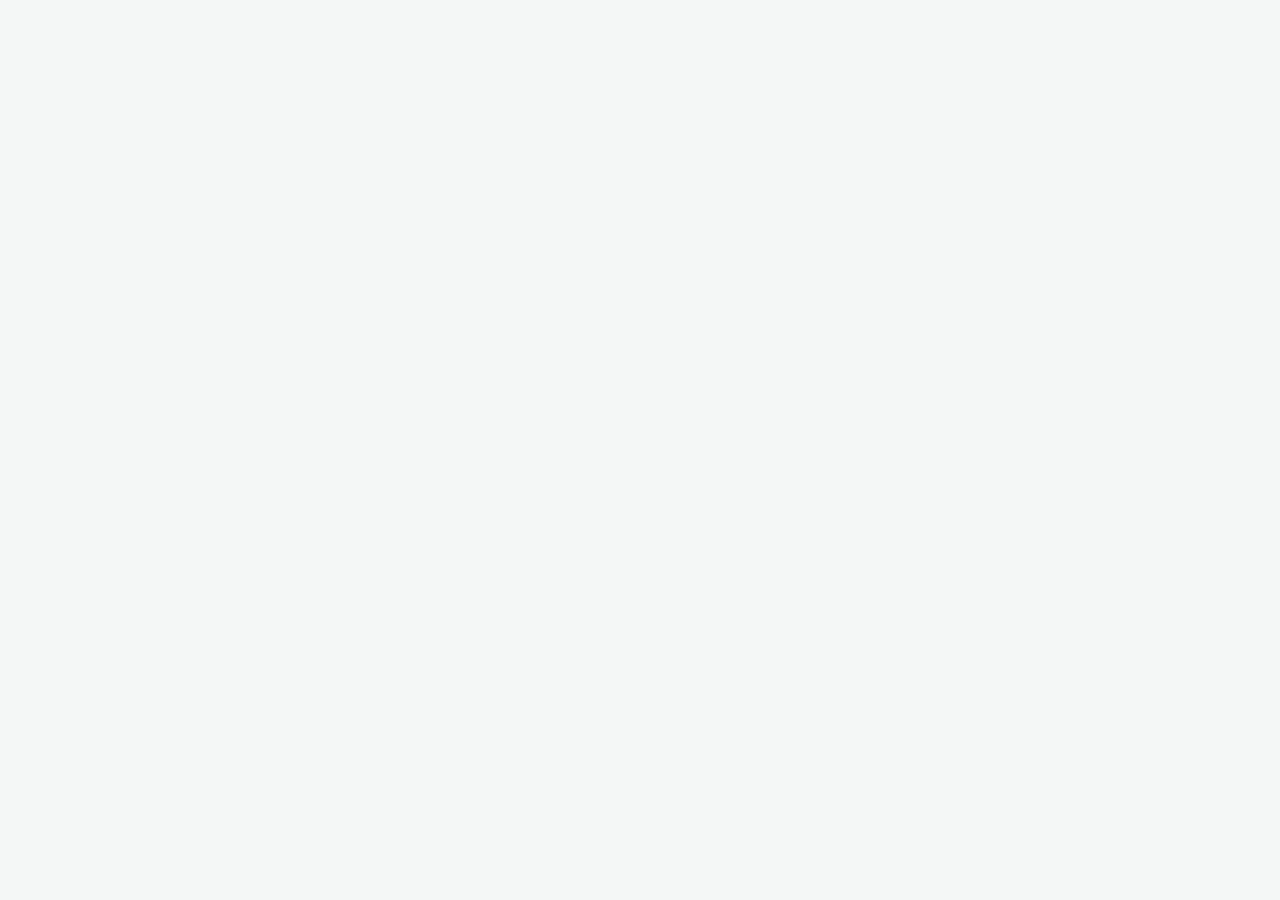
